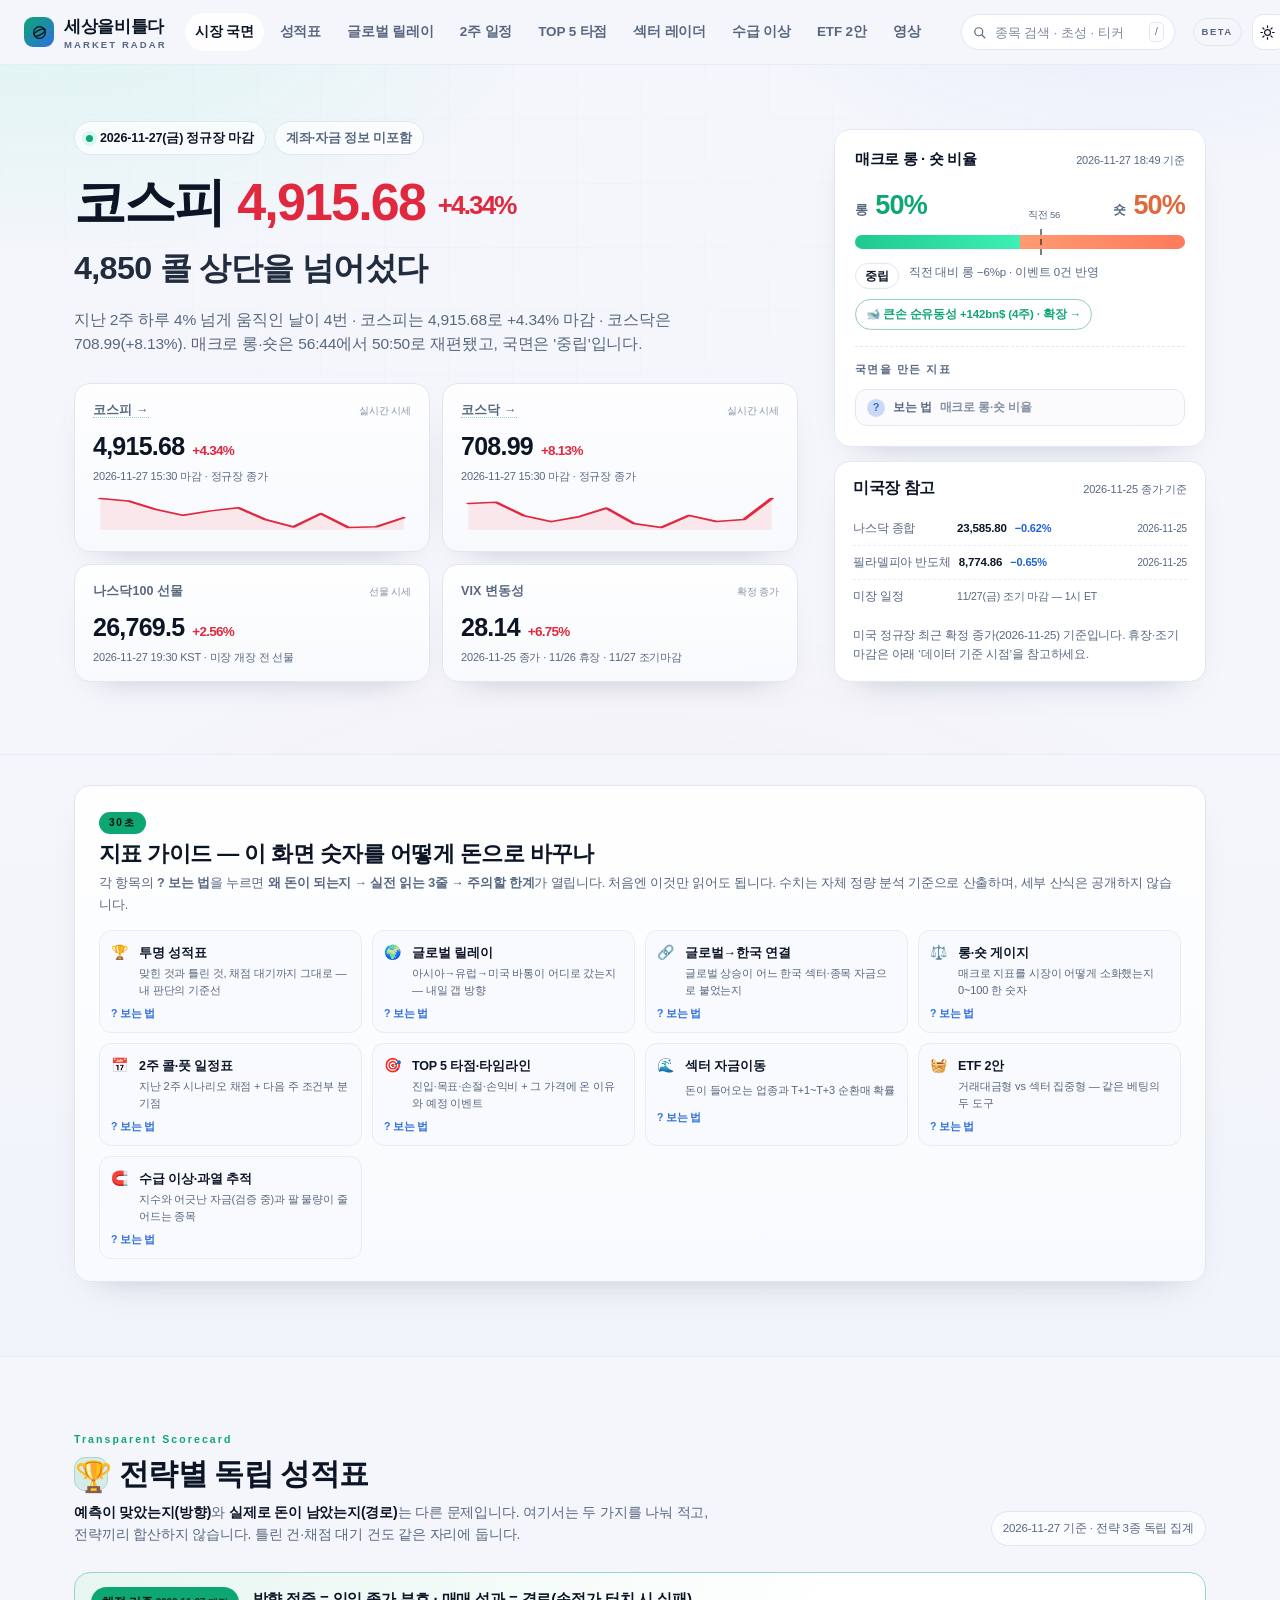
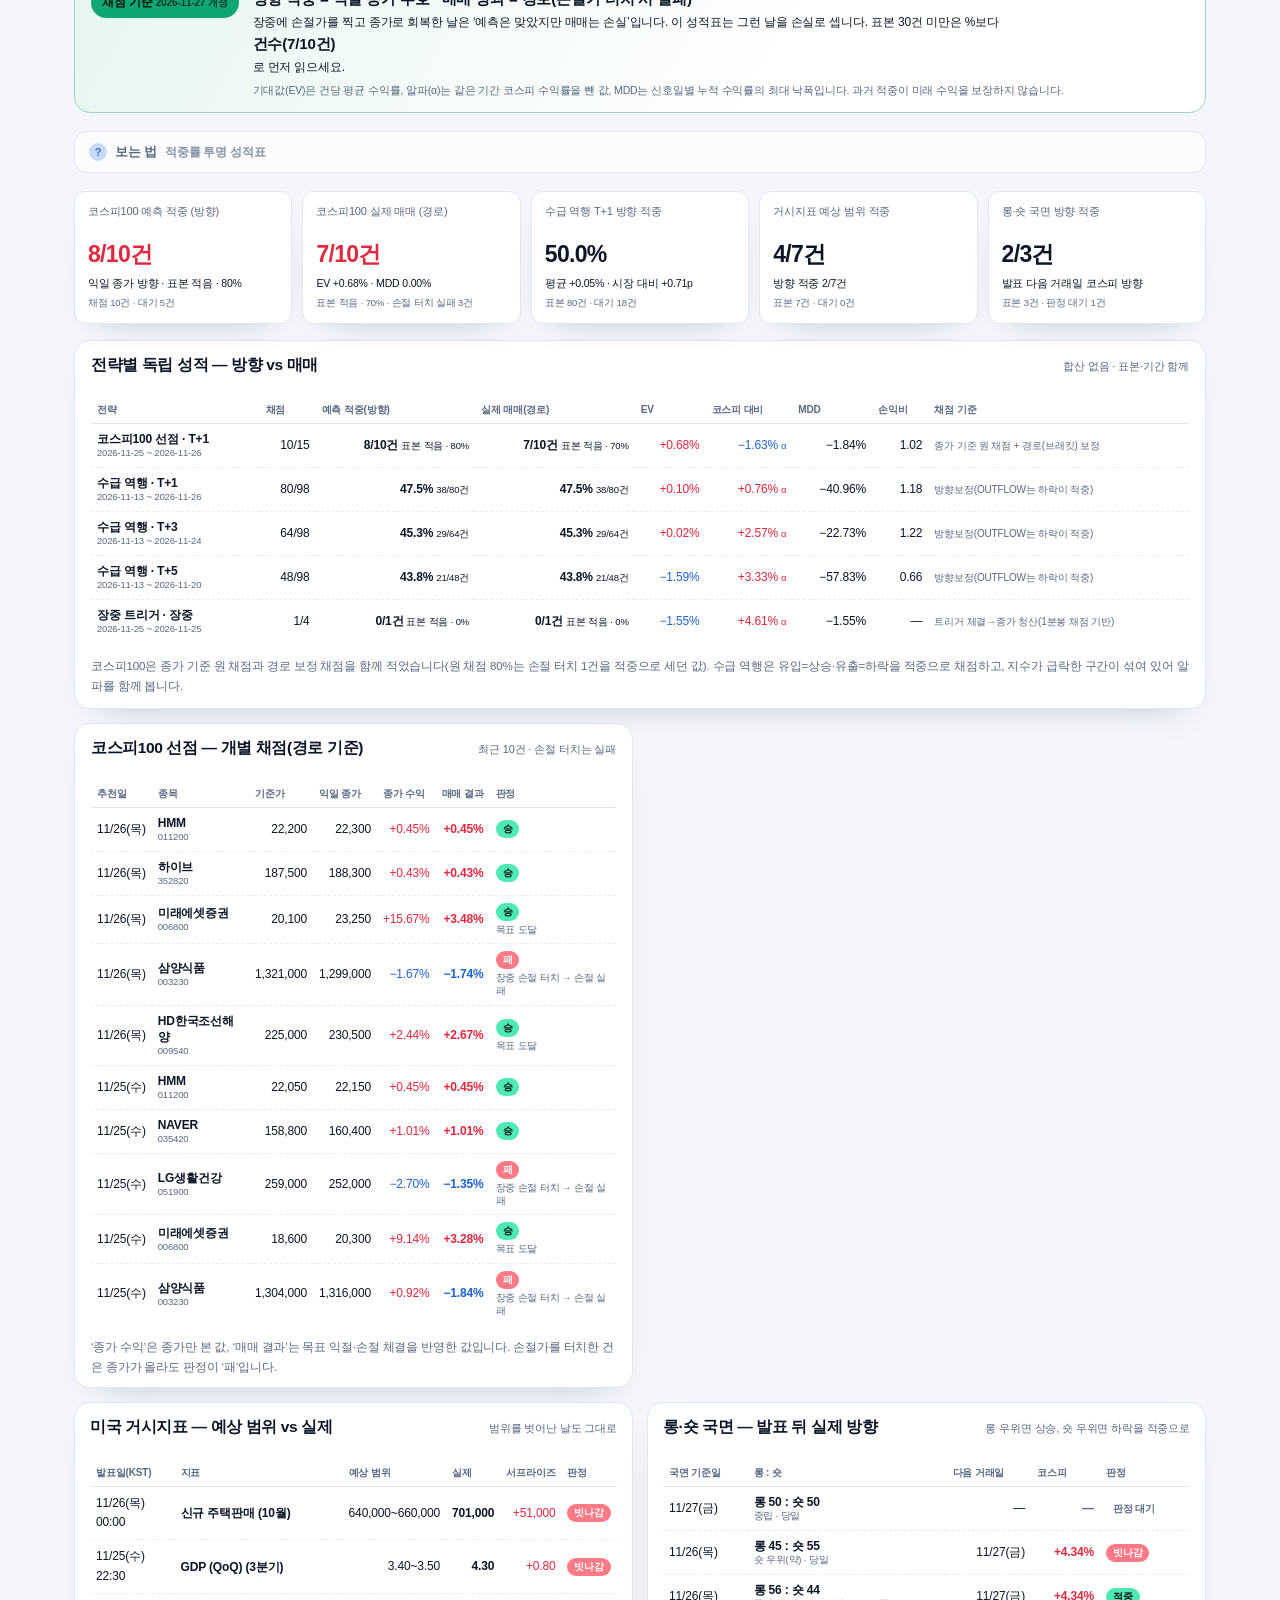
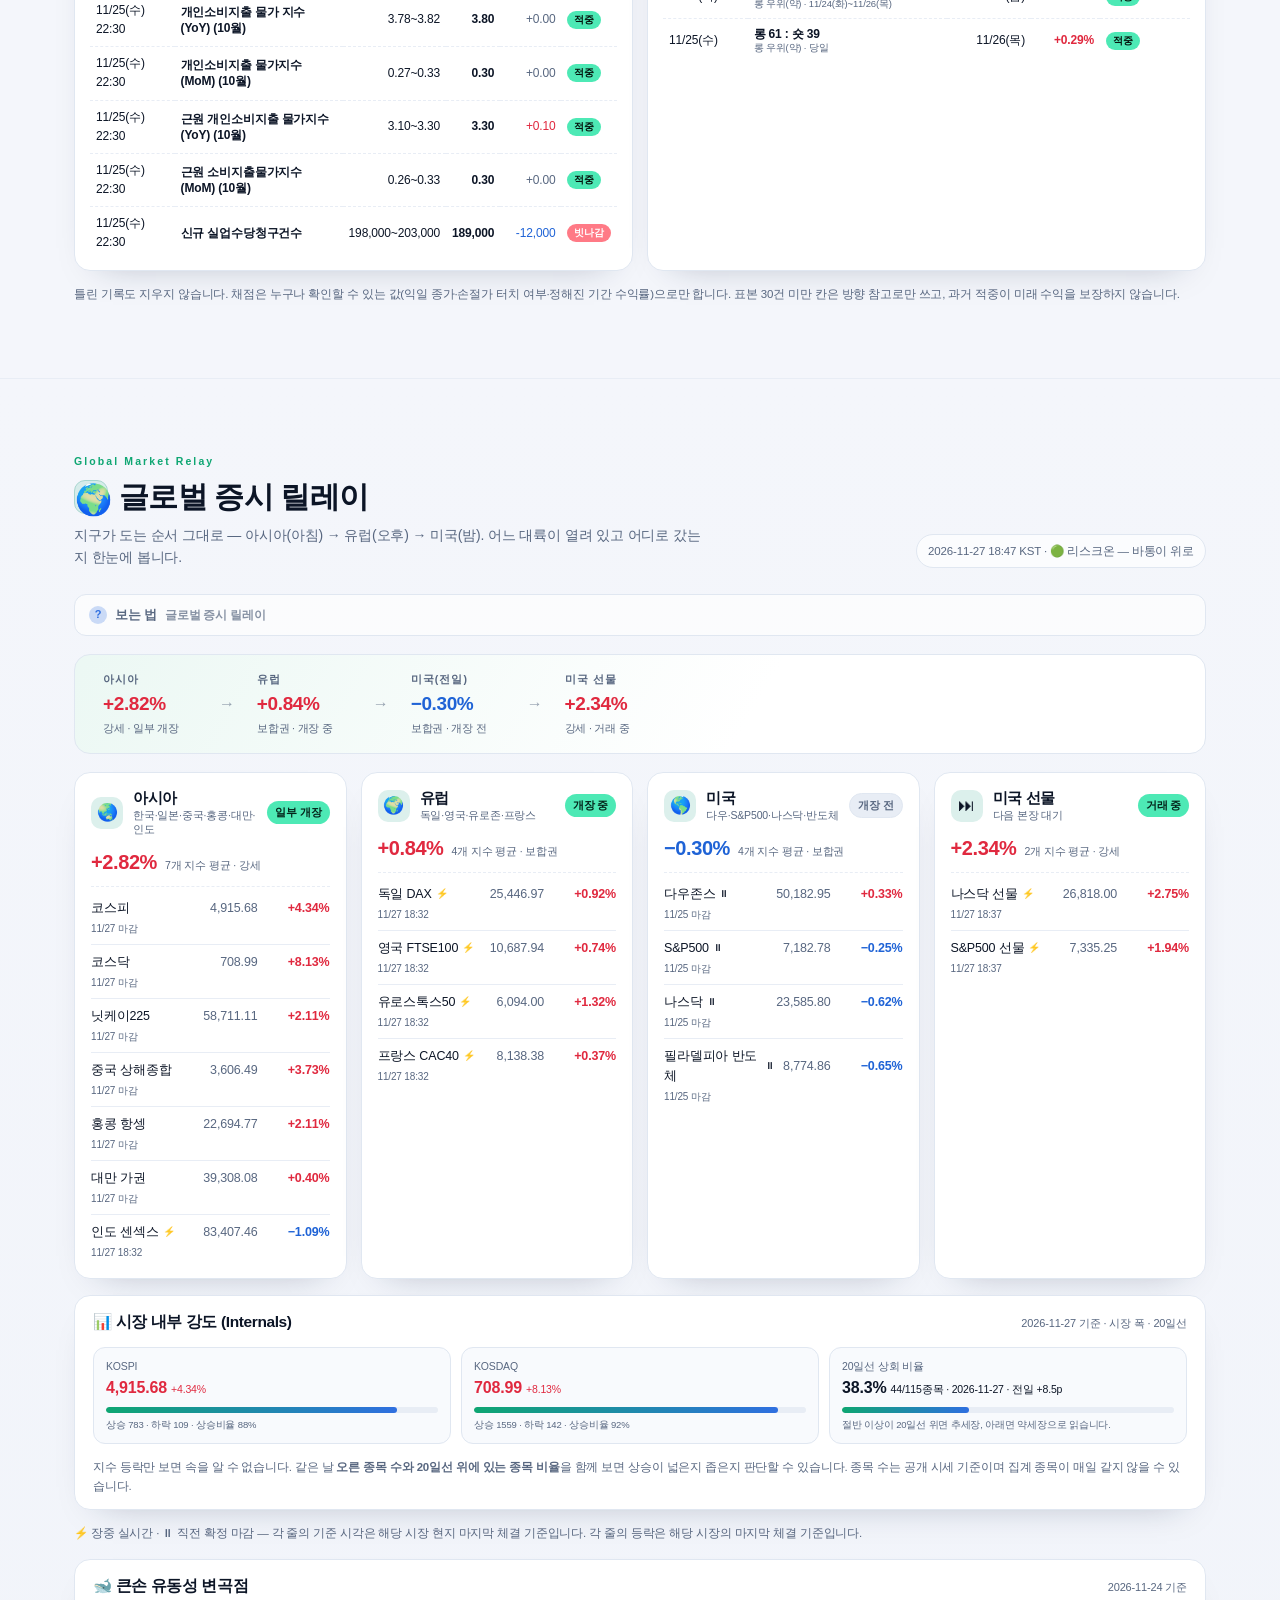
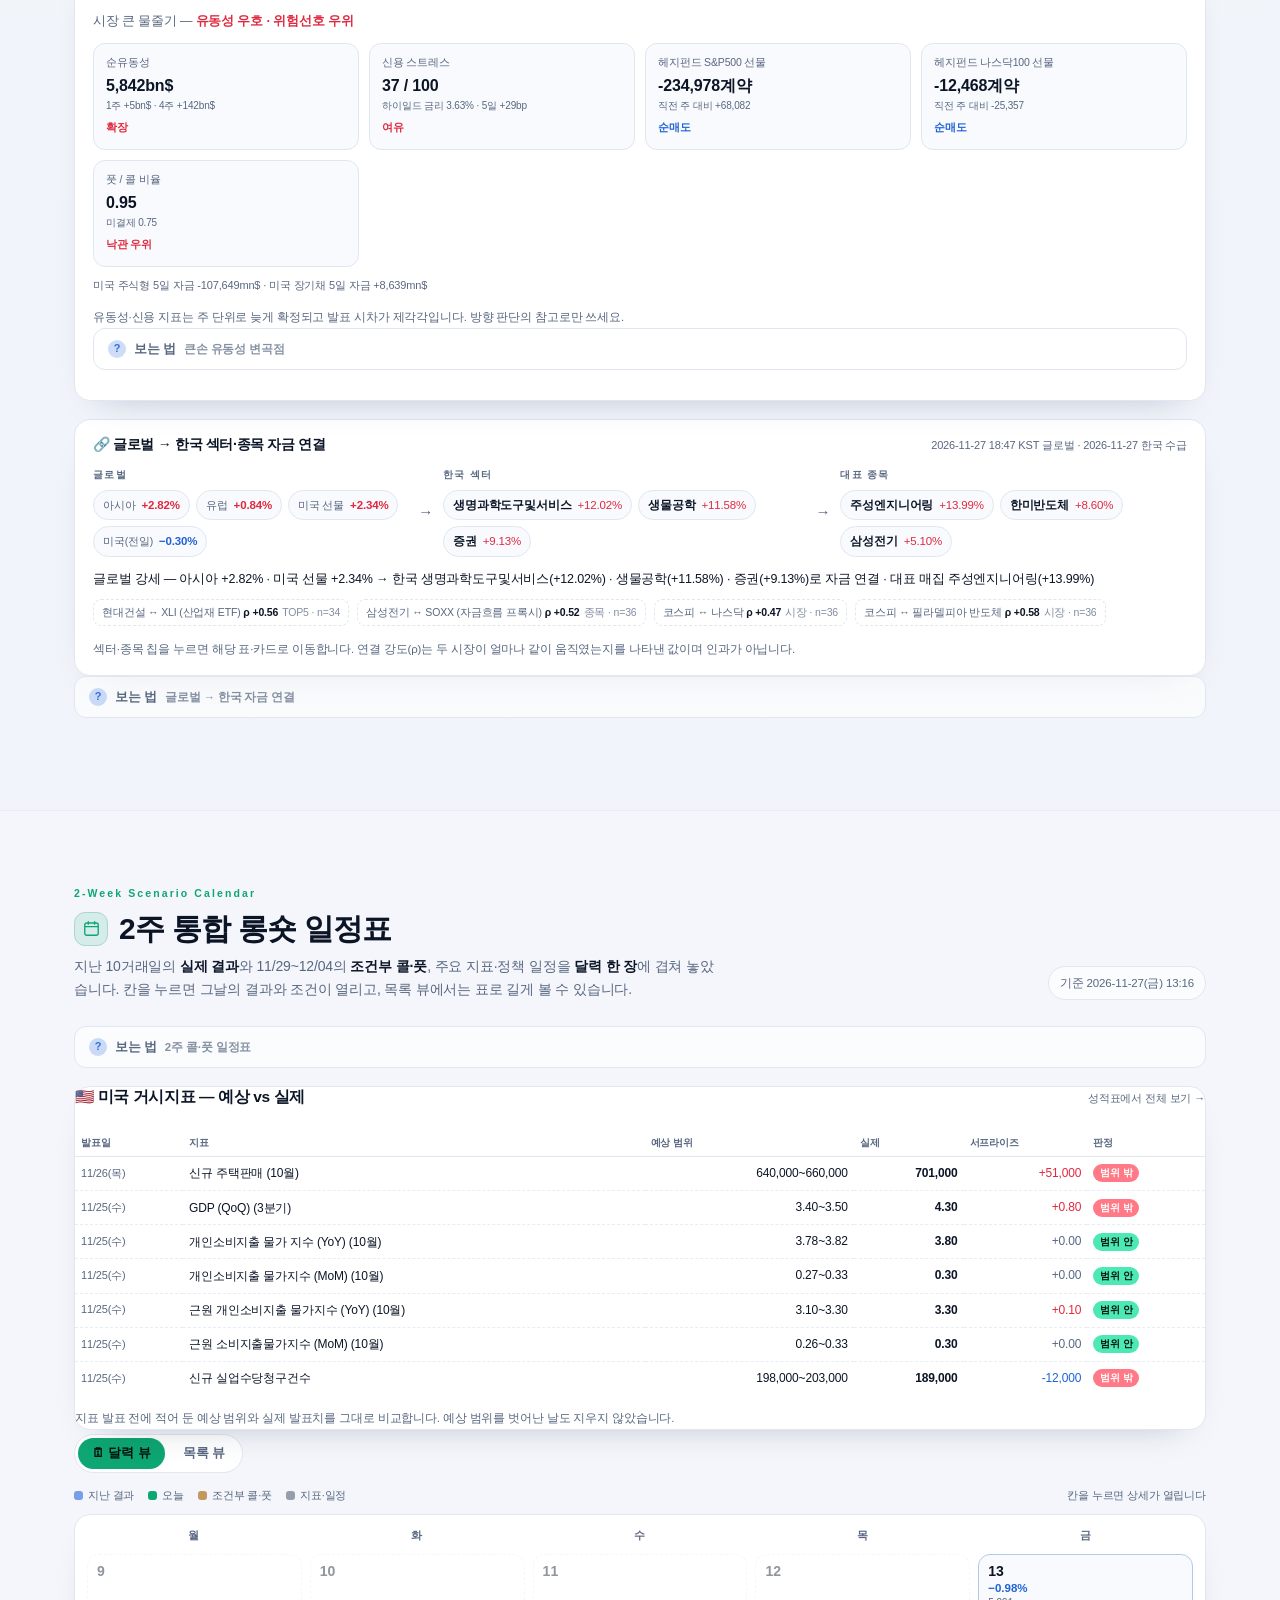
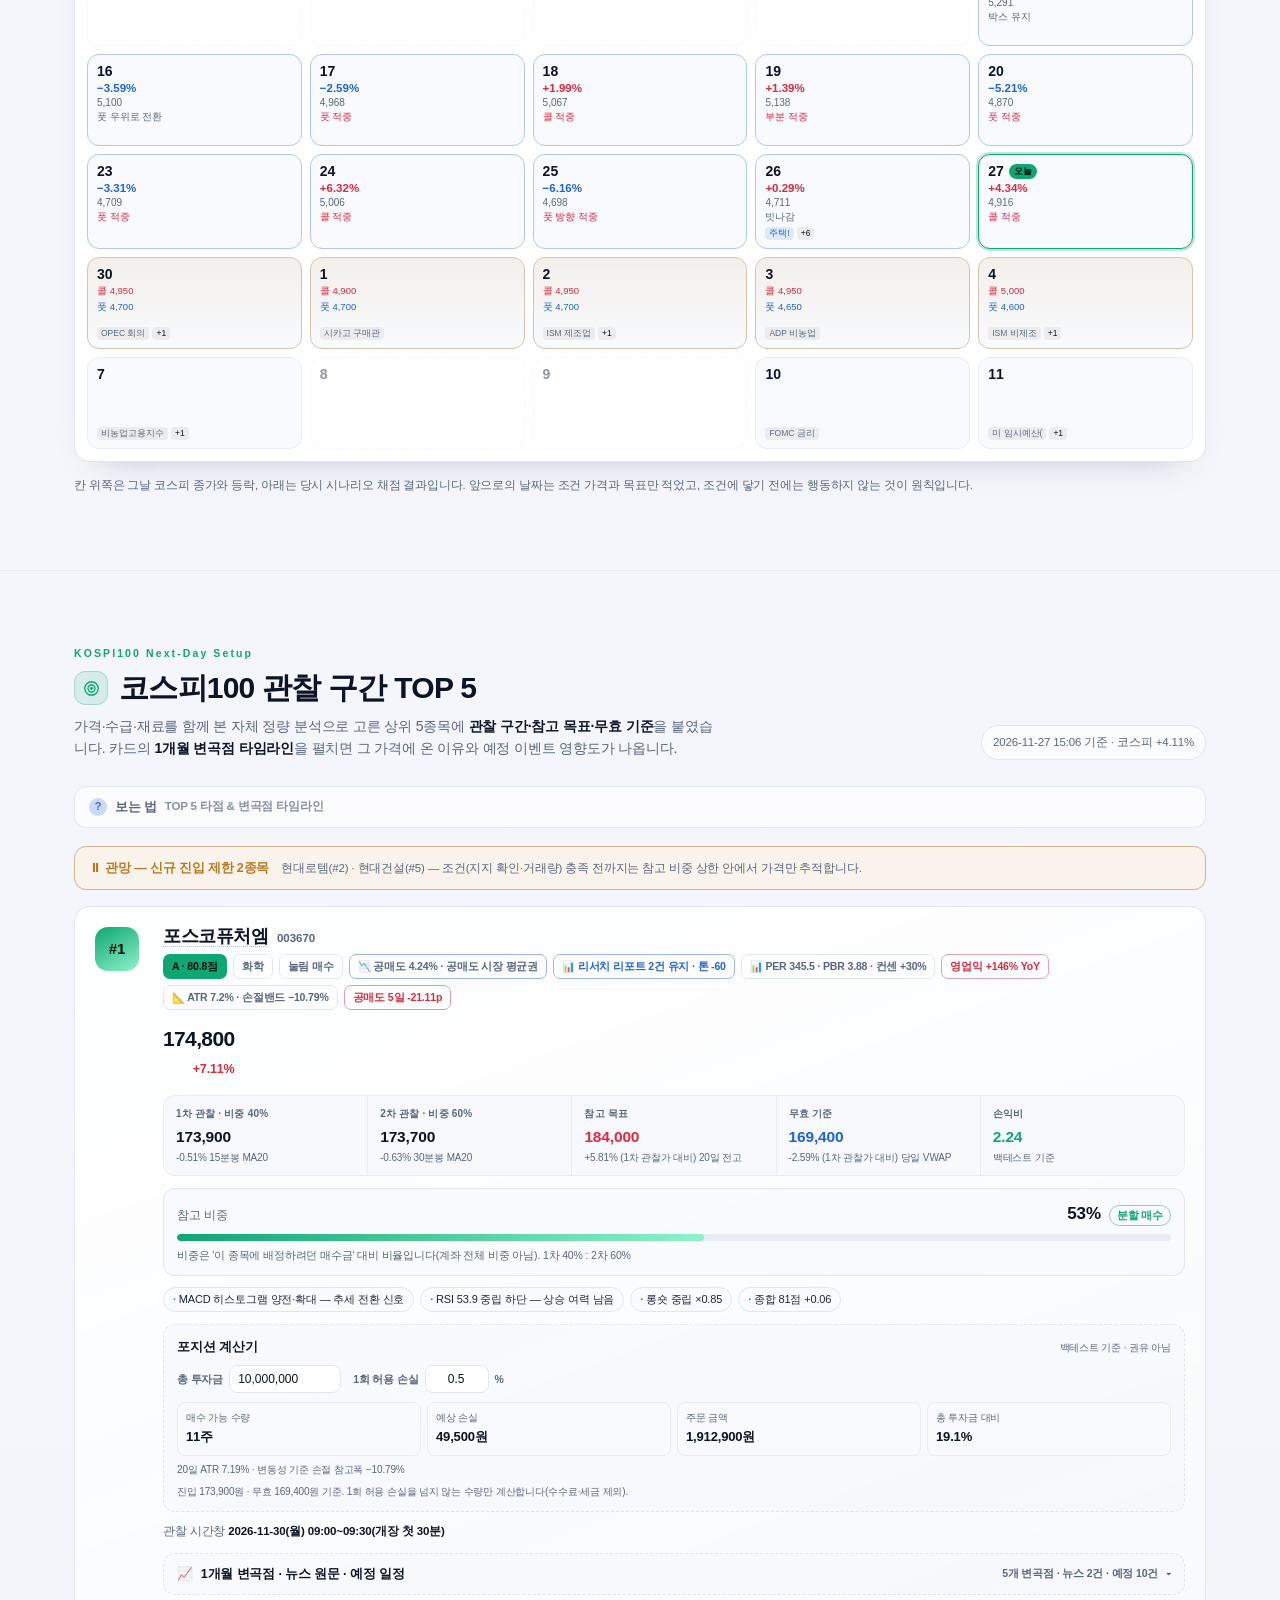
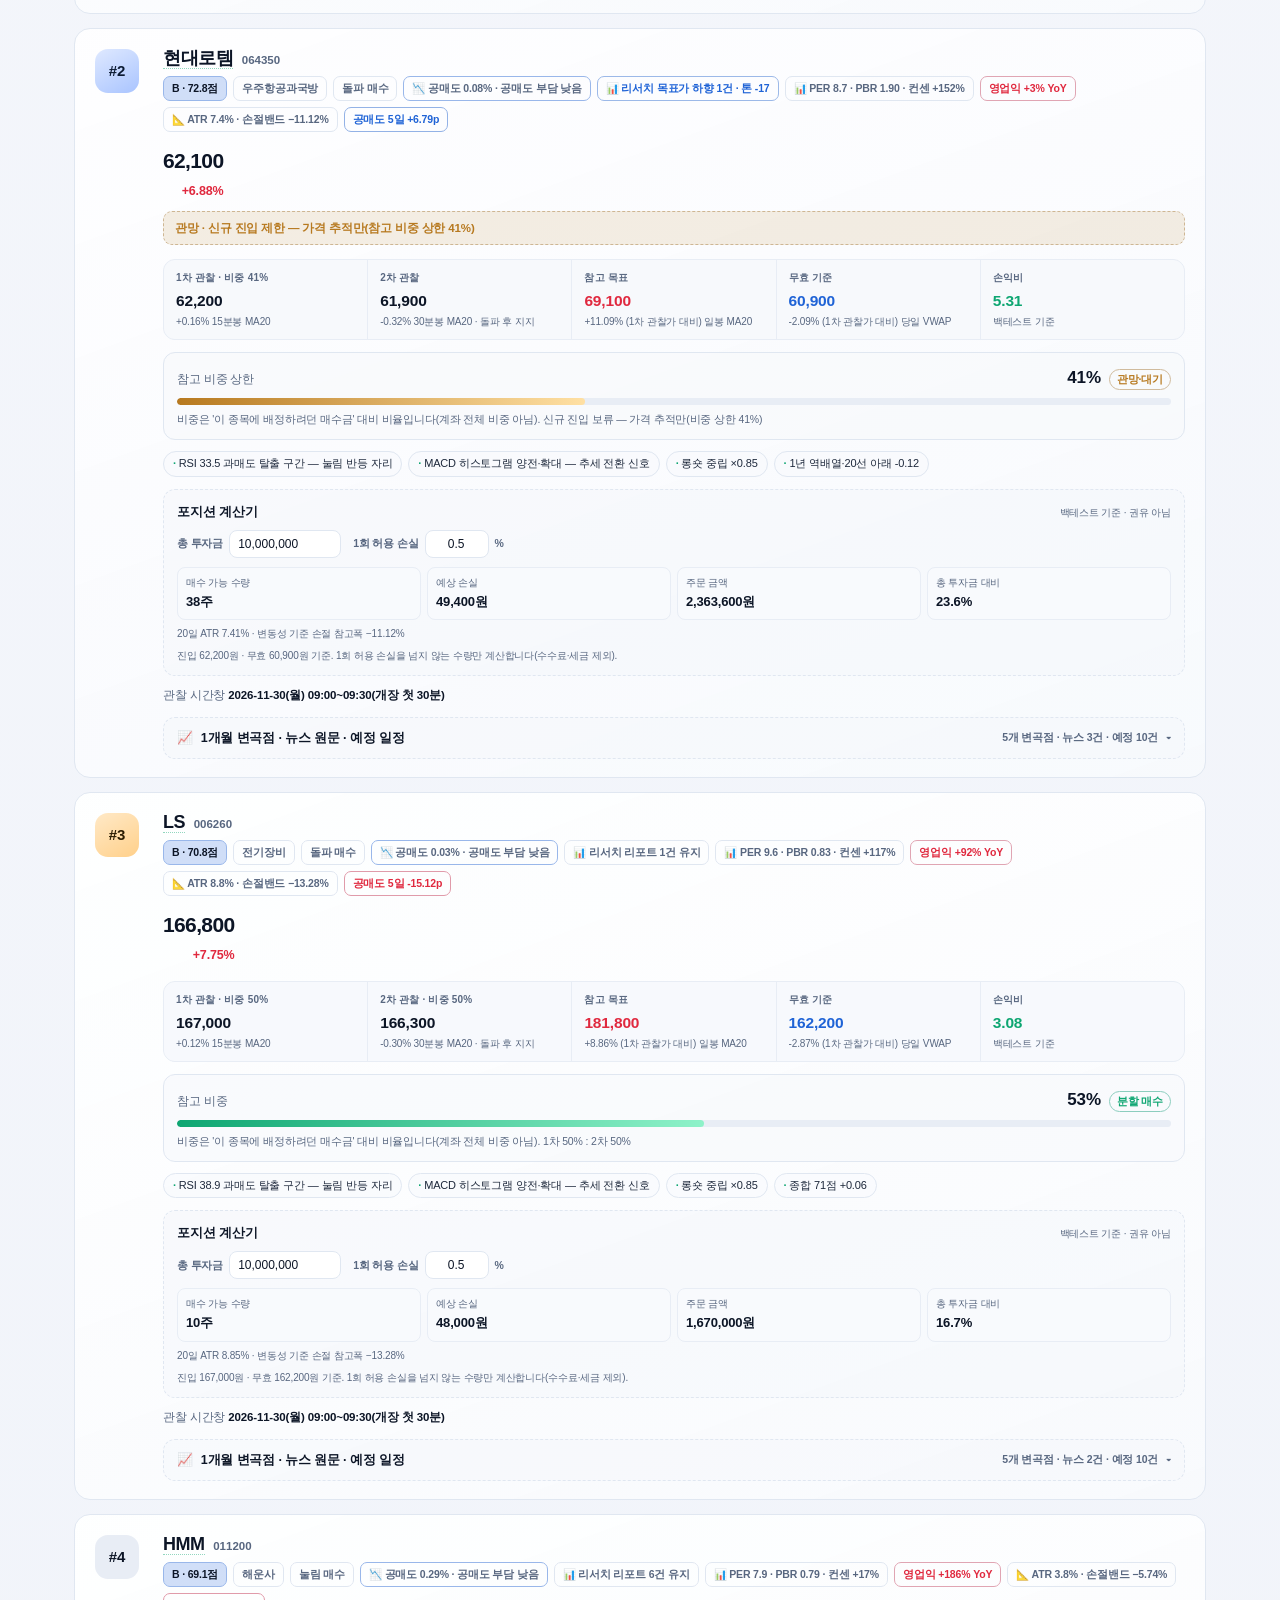
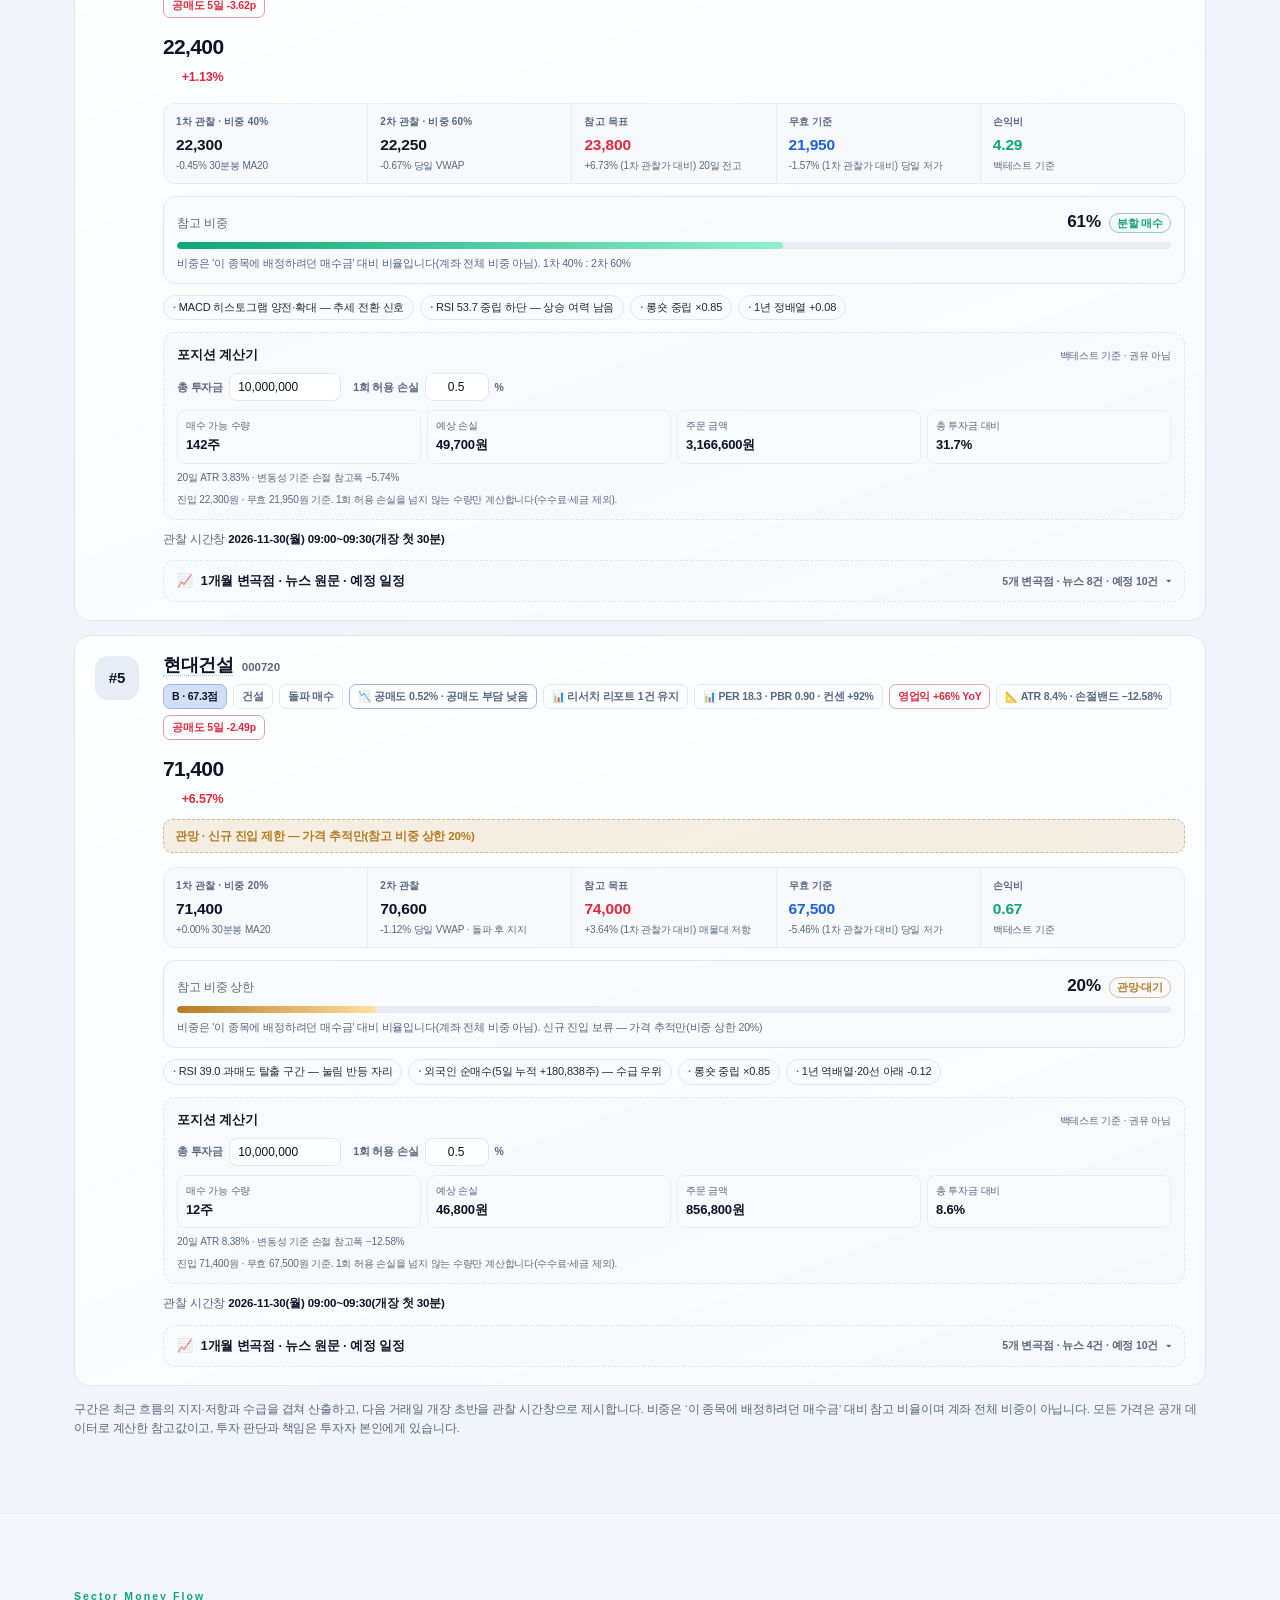
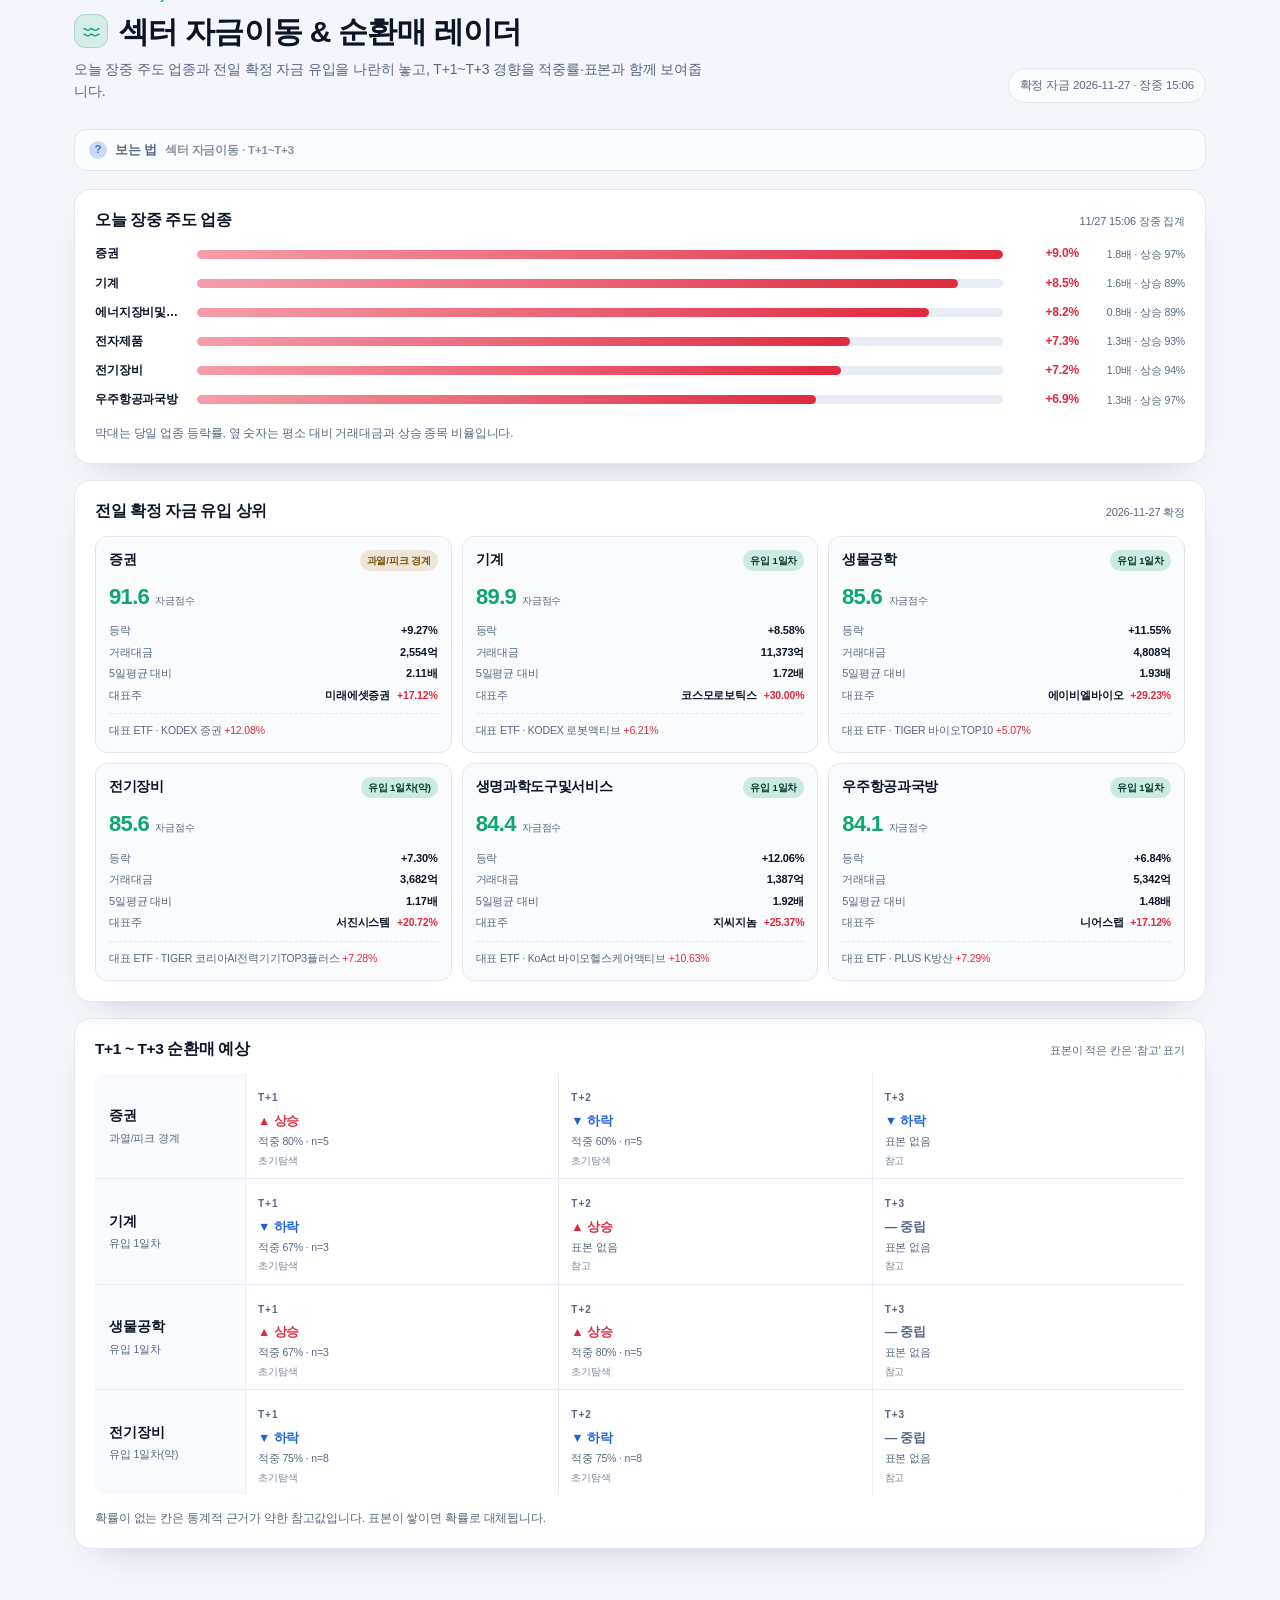
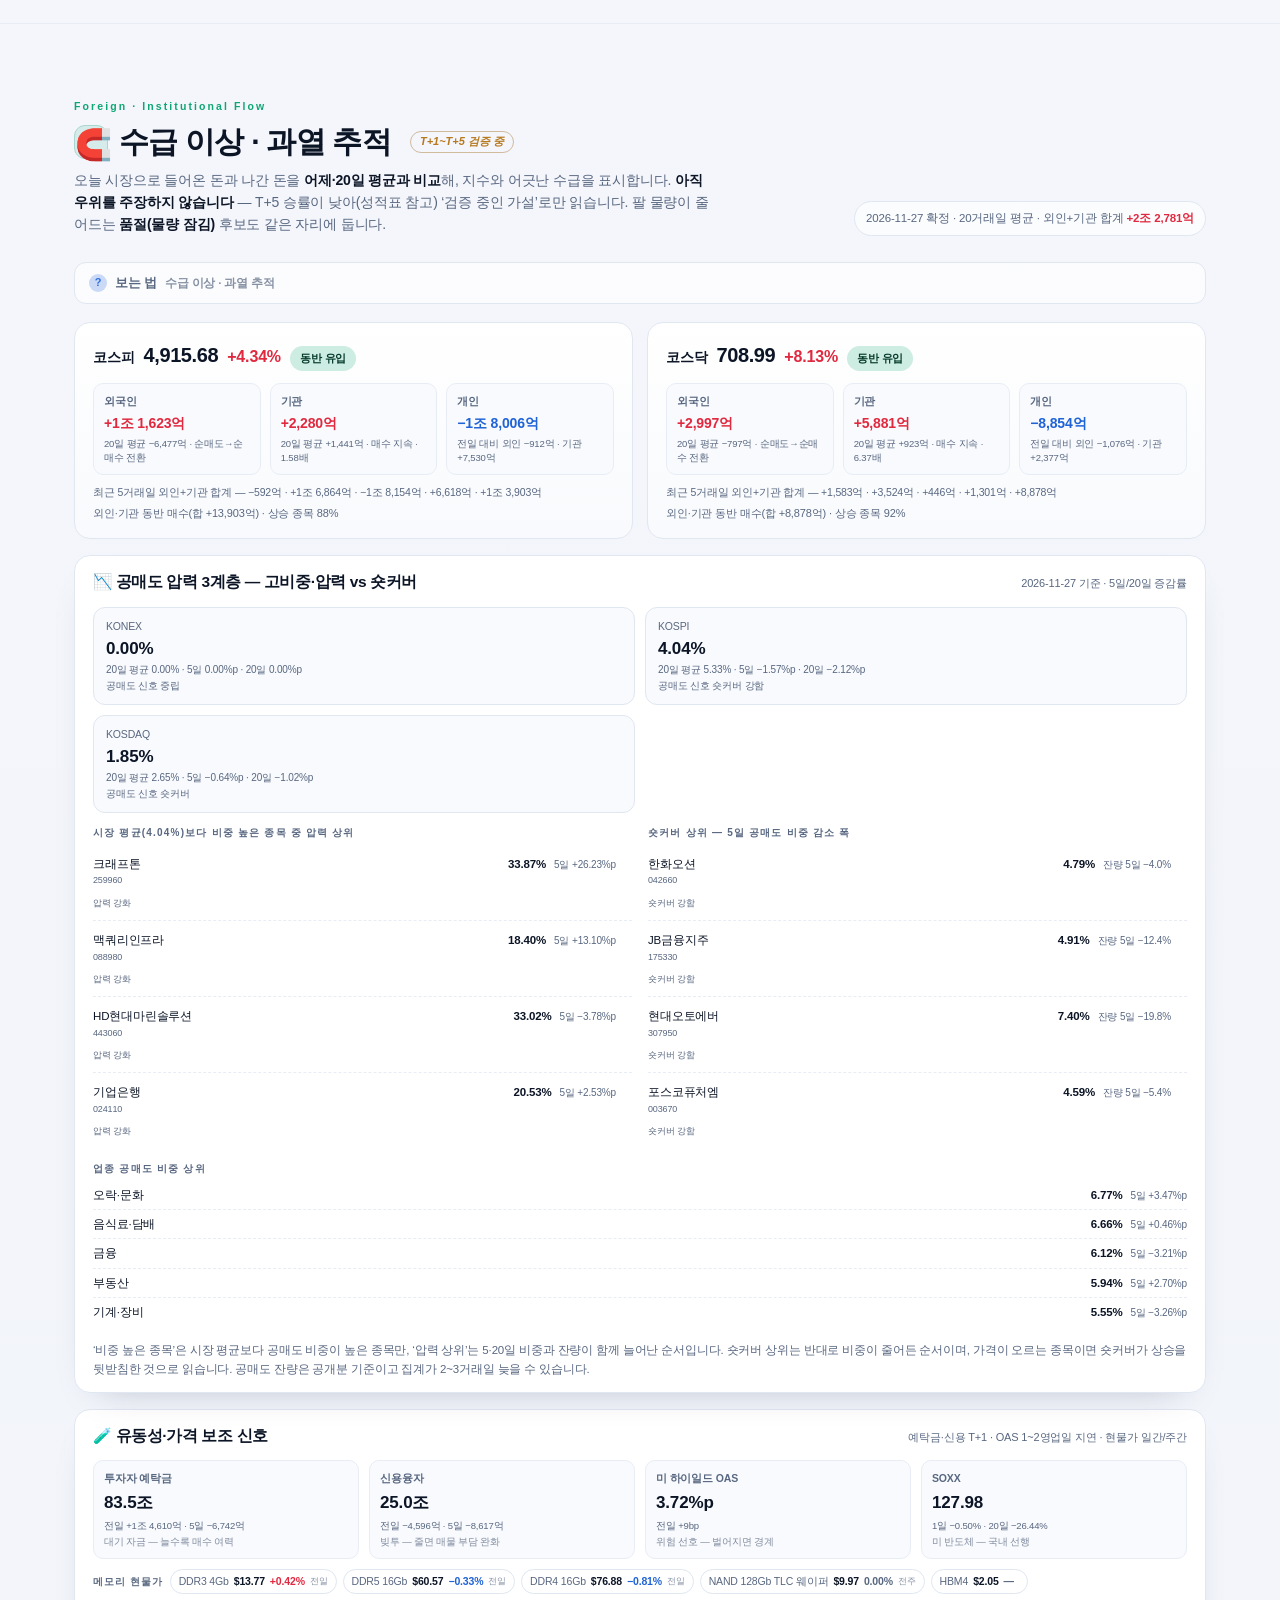
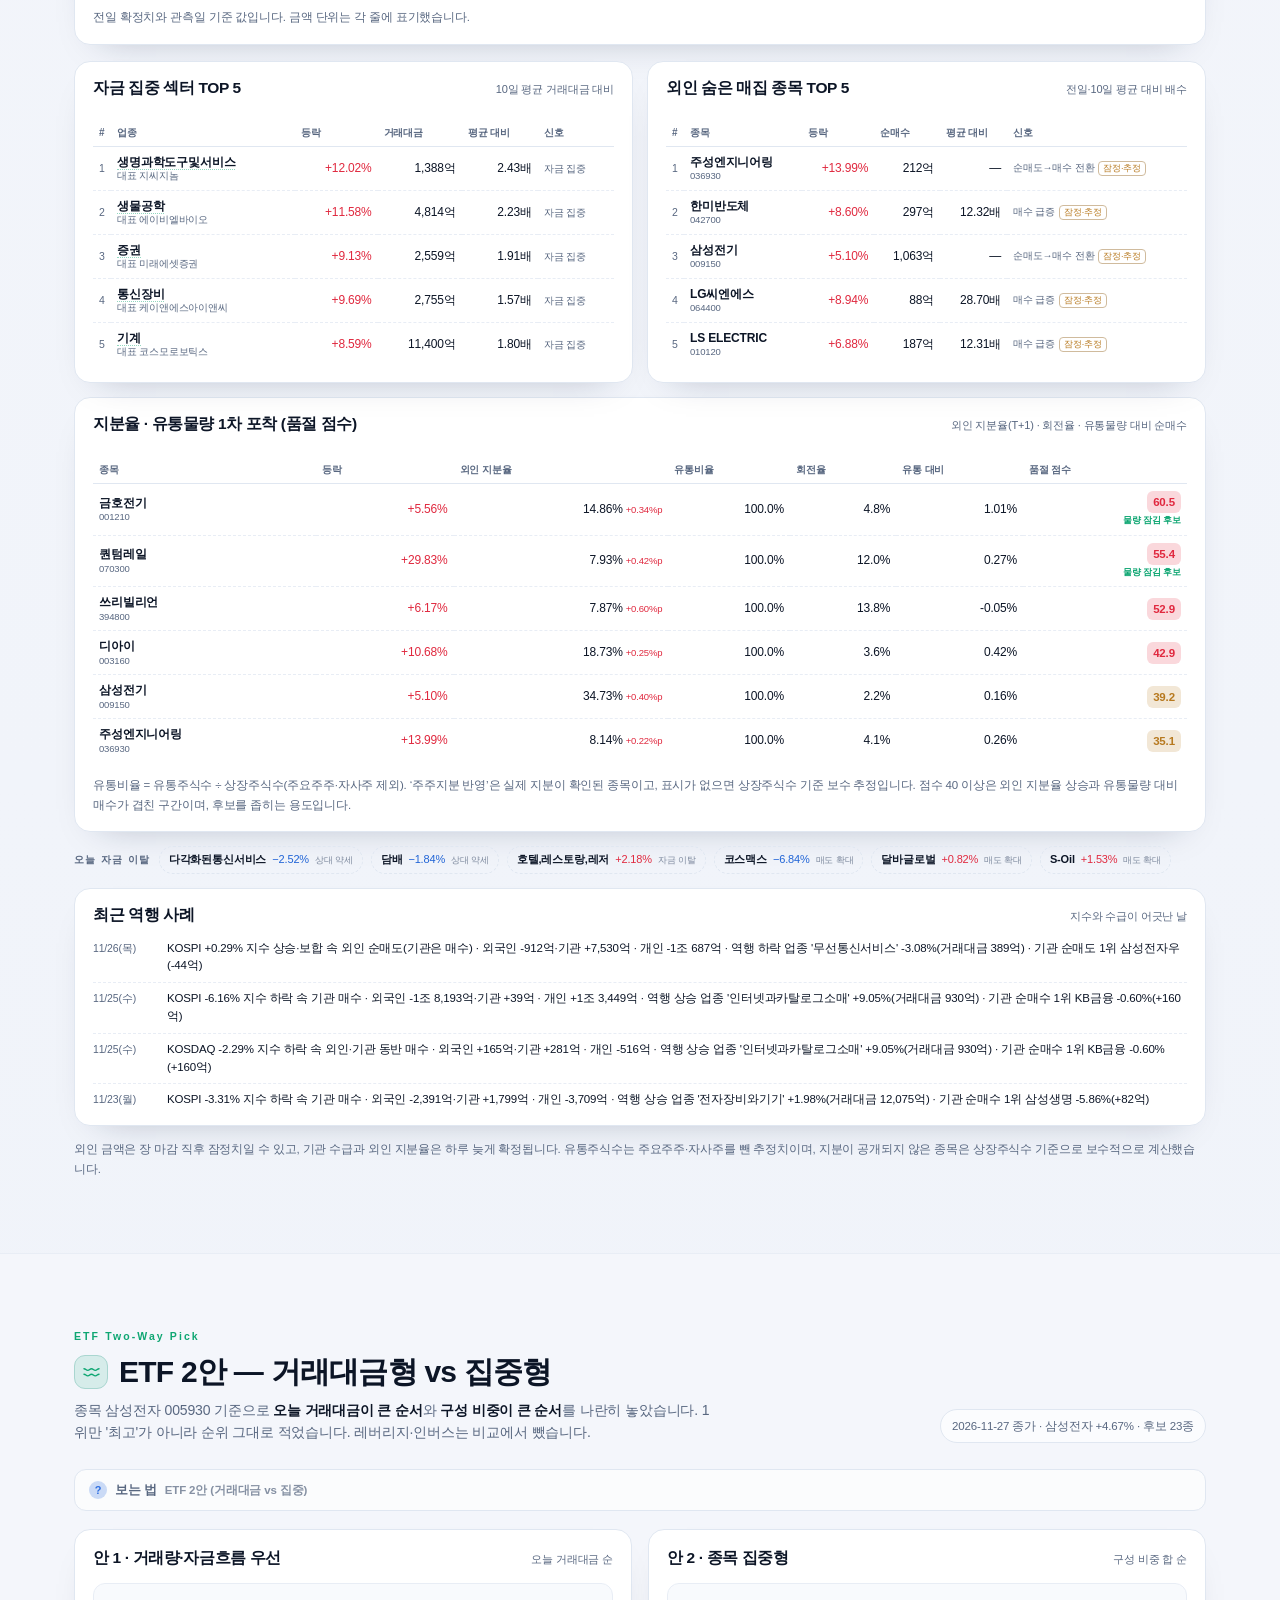
==== index.html @ 8dd62916 "시장 레이더 자동 갱신 — 2026-11-27 19:40 KST" ====
<!DOCTYPE html>
<html lang="ko" data-theme="dark">
<head>
<meta charset="utf-8">
<meta name="viewport" content="width=device-width, initial-scale=1, viewport-fit=cover">
<title>세상을비틀다 — 2026-11-27(금) 코스피 롱숏 · 매수 타점</title>
<meta name="description" content="세상을비틀다 — 코스피 롱·숏 시나리오 2주 일정표, 코스피100 선점 TOP5 타점, 섹터 자금이동을 매일 갱신하는 공개 대시보드. 개인 계좌 정보는 포함하지 않습니다.">
<meta name="theme-color" content="#0a0f1c">
<meta property="og:title" content="세상을비틀다 — 시장 레이더 · 2주 롱숏 &amp; 타점 보드">
<meta property="og:description" content="2주 롱숏 일정표 · 코스피100 TOP5 타점 · 섹터 자금이동 · 영상 허브">
<meta property="og:type" content="website">
<link rel="manifest" href="manifest.webmanifest">
<link rel="icon" href="icons/favicon-32.png" sizes="32x32">
<link rel="apple-touch-icon" href="icons/apple-touch-icon.png">
<link rel="stylesheet" href="styles.css?v=20261127-1940">
</head>
<body>
<a class="skip" href="#calendar">본문으로 건너뛰기</a>

<header class="topbar">
  <div class="wrap">
    <a class="brand" href="#top"><span class="logo"><svg viewBox="0 0 24 24" width="18" height="18" aria-hidden="true"><circle cx="12" cy="12" r="8.2" fill="none" stroke="currentColor" stroke-width="1.8"/><ellipse cx="12" cy="12" rx="8.2" ry="3.3" fill="none" stroke="currentColor" stroke-width="1.8" transform="rotate(-28 12 12)"/><circle cx="18.9" cy="7.6" r="1.5" fill="currentColor"/></svg></span>
      <span>세상을비틀다<em>MARKET RADAR</em></span></a>
    <nav class="nav" aria-label="주요 섹션">
      <a href="#top">시장 국면</a>
      <a href="#scorecard">성적표</a>
      <a href="#global">글로벌 릴레이</a>
      <a href="#calendar">2주 일정</a>
      <a href="#top5">TOP 5 타점</a>
      <a href="#sectors">섹터 레이더</a>
      <a href="#flow">수급 이상</a>
      <a href="#etf">ETF 2안</a>
      <a href="#content">영상</a>
    </nav>
    <form class="search" id="searchForm" role="search" autocomplete="off">
      <svg class="s-ico" viewBox="0 0 24 24" width="15" height="15" aria-hidden="true"><circle cx="10.8" cy="10.8" r="6.4" fill="none" stroke="currentColor" stroke-width="1.9"/><path d="M15.6 15.6 20.4 20.4" stroke="currentColor" stroke-width="1.9" stroke-linecap="round"/></svg>
      <input id="q" type="search" placeholder="종목 검색 · 초성 · 티커" aria-label="종목 검색"
             aria-controls="sres" aria-expanded="false" autocomplete="off">
      <kbd class="s-kbd">/</kbd>
      <div class="sres" id="sres" role="listbox" aria-label="검색 결과" hidden></div>
    </form>
    <div class="top-actions">
      <button class="iconbtn searchbtn" id="searchBtn" type="button" aria-label="종목 검색 열기">
        <svg viewBox="0 0 24 24" width="17" height="17" aria-hidden="true"><circle cx="10.8" cy="10.8" r="6.4" fill="none" stroke="currentColor" stroke-width="1.9"/><path d="M15.6 15.6 20.4 20.4" stroke="currentColor" stroke-width="1.9" stroke-linecap="round"/></svg>
      </button>
      <span class="beta">BETA</span>
      <button class="iconbtn" id="themeBtn" type="button" aria-label="라이트·다크 테마 전환">
        <svg class="ic-moon" viewBox="0 0 24 24" width="17" height="17" aria-hidden="true"><path d="M20.2 14.6A8.6 8.6 0 0 1 9.4 3.8 8.6 8.6 0 1 0 20.2 14.6Z" fill="none" stroke="currentColor" stroke-width="1.7" stroke-linejoin="round"/></svg><svg class="ic-sun" viewBox="0 0 24 24" width="17" height="17" aria-hidden="true"><circle cx="12" cy="12" r="4.2" fill="none" stroke="currentColor" stroke-width="1.7"/><path d="M12 2.6v2.2M12 19.2v2.2M2.6 12h2.2M19.2 12h2.2M5.4 5.4l1.6 1.6M17 17l1.6 1.6M18.6 5.4L17 7M7 17l-1.6 1.6" stroke="currentColor" stroke-width="1.7" stroke-linecap="round"/></svg>
      </button>
    </div>
  </div>
</header>

<main id="main">
<section class="hero" id="top">
  <div class="hero-bg" aria-hidden="true"></div>
  <div class="wrap">
    <div class="hero-grid">
      <div class="hero-main">
        <div class="hero-pills">
          <span class="pill live"><i></i>2026-11-27(금) 정규장 마감</span>
          <span class="pill">계좌·자금 정보 미포함</span>
        </div>
        <h1>코스피 <span class="up">4,915.68</span>
          <span class="h1-chg up">+4.34%</span>
          <br><span class="h1-sub">4,850 콜 상단을 넘어섰다</span></h1>
        <p class="lead">지난 2주 하루 4% 넘게 움직인 날이 4번 · 코스피는 4,915.68로 +4.34% 마감 · 코스닥은 708.99(+8.13%). 매크로 롱·숏은 56:44에서 50:50로 재편됐고, 국면은 &#x27;중립&#x27;입니다.</p>
        <div class="stat-grid"><article class="stat">
      <div class="stat-top"><span class="stat-label"><a class="row-link" href="#detail/index/KOSPI">코스피 →</a></span>
        <span class="stat-src">실시간 시세</span></div>
      <div class="stat-value">4,915.68
        <span class="chg up">+4.34%</span></div>
      <div class="stat-foot">2026-11-27 15:30 마감 · 정규장 종가</div>
      <svg class="spark up" viewBox="0 0 128 40" preserveAspectRatio="none" aria-hidden="true"><path class="spark-area" d="M3.0,40.0 L3.0,3.0 L14.1,5.8 L25.2,15.8 L36.3,22.7 L47.4,17.5 L58.5,13.8 L69.5,27.9 L80.6,36.4 L91.7,20.7 L102.8,37.0 L113.9,36.3 L125.0,25.5 L125.0,40.0 Z"/><polyline class="spark-line" points="3.0,3.0 14.1,5.8 25.2,15.8 36.3,22.7 47.4,17.5 58.5,13.8 69.5,27.9 80.6,36.4 91.7,20.7 102.8,37.0 113.9,36.3 125.0,25.5"/></svg>
    </article><article class="stat">
      <div class="stat-top"><span class="stat-label"><a class="row-link" href="#detail/index/KOSDAQ">코스닥 →</a></span>
        <span class="stat-src">실시간 시세</span></div>
      <div class="stat-value">708.99
        <span class="chg up">+8.13%</span></div>
      <div class="stat-foot">2026-11-27 15:30 마감 · 정규장 종가</div>
      <svg class="spark up" viewBox="0 0 128 40" preserveAspectRatio="none" aria-hidden="true"><path class="spark-area" d="M3.0,40.0 L3.0,8.8 L14.1,7.3 L25.2,23.0 L36.3,30.2 L47.4,24.4 L58.5,14.2 L69.5,32.3 L80.6,37.0 L91.7,22.9 L102.8,30.0 L113.9,27.6 L125.0,3.0 L125.0,40.0 Z"/><polyline class="spark-line" points="3.0,8.8 14.1,7.3 25.2,23.0 36.3,30.2 47.4,24.4 58.5,14.2 69.5,32.3 80.6,37.0 91.7,22.9 102.8,30.0 113.9,27.6 125.0,3.0"/></svg>
    </article><article class="stat">
      <div class="stat-top"><span class="stat-label">나스닥100 선물</span>
        <span class="stat-src">선물 시세</span></div>
      <div class="stat-value">26,769.5
        <span class="chg up">+2.56%</span></div>
      <div class="stat-foot">2026-11-27 19:30 KST · 미장 개장 전 선물</div>
      
    </article><article class="stat">
      <div class="stat-top"><span class="stat-label">VIX 변동성</span>
        <span class="stat-src">확정 종가</span></div>
      <div class="stat-value">28.14
        <span class="chg up">+6.75%</span></div>
      <div class="stat-foot">2026-11-25 종가 · 11/26 휴장 · 11/27 조기마감</div>
      
    </article></div>
      </div>
      <div class="hero-side">
        <aside class="gauge card">
      <div class="gauge-head"><h3>매크로 롱 · 숏 비율</h3>
        <span class="asof">2026-11-27 18:49 기준</span></div>
      <div class="gauge-nums"><div class="gl">롱 <b>50%</b></div>
        <div class="gs">숏 <b>50%</b></div></div>
      <div class="gauge-bar" role="img" aria-label="롱 50퍼센트, 숏 50퍼센트">
        <div class="seg long" style="width:50%"></div>
        <div class="seg short" style="width:50%"></div>
        <div class="prev-marker" style="left:56%"><span>직전 56</span></div>
      </div>
      <div class="gauge-meta">
        <span class="regime">중립</span>
        <span>직전 대비 롱 −6%p · 이벤트 0건 반영</span>
      </div>
      <a class="gauge-link" href="#whale">🐋 큰손 순유동성 +142bn$ (4주) · 확장 →</a>
      <div class="drivers"><div class="drivers-title">국면을 만든 지표</div><ul></ul></div>
      <details class="guide guide-slim" id="g-gauge">
      <summary><span class="q">?</span>보는 법<em>매크로 롱·숏 비율</em></summary>
      <div class="g-body">
        <div class="g-row"><span class="g-k">왜 돈이 되나</span><p>금리·물가·고용 같은 매크로 재료를 시장이 어느 쪽으로 소화하고 있는지를 0~100 한 숫자로 보는 값입니다. 같은 뉴스도 국면에 따라 반응이 달라서, 지표를 읽기 전에 &#x27;시장이 지금 어느 쪽에 서 있는지&#x27;를 먼저 확인하는 용도입니다.</p></div>
        <div class="g-row"><span class="g-k">실전 읽는 법</span><ol><li>롱 쪽이 우위면 콜(상승) 조건을 먼저 보고, 숏 쪽으로 뒤집히면 풋 조건을 먼저 봅니다.</li><li>직전 값 대비 변화(p)가 방향 전환의 크기입니다. 61 → 56은 &#x27;여전히 롱&#x27;이 아니라 &#x27;5p 후퇴&#x27;로 읽습니다.</li><li>&#x27;국면을 만든 지표&#x27;에 내 종목이 민감한 지표가 있으면, 그 지표 발표일 전후로 변동성에 대비합니다.</li></ol></div>
        <div class="g-row g-limit"><span class="g-k">한계</span><p>지표가 시장 예상을 벗어난 정도를 반영한 값이라, 시장이 예상과 반대로 움직인 날은 늦게 따라갑니다.</p></div>
      </div>
    </details>
    </aside>
        <aside class="card refs-card">
      <div class="card-head"><h3>미국장 참고</h3><span class="asof">2026-11-25 종가 기준</span></div>
      <ul class="ref-list"><li><span class="ref-label">나스닥 종합</span><b>23,585.80</b> <span class="chg down">−0.62%</span><span class="ref-date">2026-11-25</span></li><li><span class="ref-label">필라델피아 반도체</span><b>8,774.86</b> <span class="chg down">−0.65%</span><span class="ref-date">2026-11-25</span></li><li><span class="ref-label">미장 일정</span><span class="ref-note">11/27(금) 조기 마감 — 1시 ET</span></li></ul>
      <p class="mini-note">미국 정규장 최근 확정 종가(2026-11-25) 기준입니다. 휴장·조기마감은 아래 ‘데이터 기준 시점’을 참고하세요.</p>
    </aside>
      </div>
    </div>
  </div>
</section><section class="section g30" id="guide">
  <div class="wrap">
    <div class="g30-card">
      <div class="g30-head">
        <div><span class="g30-badge">30초</span><h2>지표 가이드 — 이 화면 숫자를 어떻게 돈으로 바꾸나</h2>
          <p>각 항목의 <b>? 보는 법</b>을 누르면 <b>왜 돈이 되는지 → 실전 읽는 3줄 → 주의할 한계</b>가 열립니다. 처음엔 이것만 읽어도 됩니다.
             수치는 자체 정량 분석 기준으로 산출하며, 세부 산식은 공개하지 않습니다.</p></div>
      </div>
      <ol class="g30-grid"><li class="g30-item"><a href="#scorecard" class="g30-main">
          <span class="g30-ico">🏆</span><b>투명 성적표</b>
          <span class="g30-line">맞힌 것과 틀린 것, 채점 대기까지 그대로 — 내 판단의 기준선</span></a>
          <a href="#g-scorecard" class="g30-more">? 보는 법</a></li><li class="g30-item"><a href="#global" class="g30-main">
          <span class="g30-ico">🌍</span><b>글로벌 릴레이</b>
          <span class="g30-line">아시아→유럽→미국 바통이 어디로 갔는지 — 내일 갭 방향</span></a>
          <a href="#g-global" class="g30-more">? 보는 법</a></li><li class="g30-item"><a href="#global-link" class="g30-main">
          <span class="g30-ico">🔗</span><b>글로벌→한국 연결</b>
          <span class="g30-line">글로벌 상승이 어느 한국 섹터·종목 자금으로 붙었는지</span></a>
          <a href="#g-link" class="g30-more">? 보는 법</a></li><li class="g30-item"><a href="#top" class="g30-main">
          <span class="g30-ico">⚖️</span><b>롱·숏 게이지</b>
          <span class="g30-line">매크로 지표를 시장이 어떻게 소화했는지 0~100 한 숫자</span></a>
          <a href="#g-gauge" class="g30-more">? 보는 법</a></li><li class="g30-item"><a href="#calendar" class="g30-main">
          <span class="g30-ico">📅</span><b>2주 콜·풋 일정표</b>
          <span class="g30-line">지난 2주 시나리오 채점 + 다음 주 조건부 분기점</span></a>
          <a href="#g-calendar" class="g30-more">? 보는 법</a></li><li class="g30-item"><a href="#top5" class="g30-main">
          <span class="g30-ico">🎯</span><b>TOP 5 타점·타임라인</b>
          <span class="g30-line">진입·목표·손절·손익비 + 그 가격에 온 이유와 예정 이벤트</span></a>
          <a href="#g-picks" class="g30-more">? 보는 법</a></li><li class="g30-item"><a href="#sectors" class="g30-main">
          <span class="g30-ico">🌊</span><b>섹터 자금이동</b>
          <span class="g30-line">돈이 들어오는 업종과 T+1~T+3 순환매 확률</span></a>
          <a href="#g-sectors" class="g30-more">? 보는 법</a></li><li class="g30-item"><a href="#etf" class="g30-main">
          <span class="g30-ico">🧺</span><b>ETF 2안</b>
          <span class="g30-line">거래대금형 vs 섹터 집중형 — 같은 베팅의 두 도구</span></a>
          <a href="#g-etf" class="g30-more">? 보는 법</a></li><li class="g30-item"><a href="#flow" class="g30-main">
          <span class="g30-ico">🧲</span><b>수급 이상·과열 추적</b>
          <span class="g30-line">지수와 어긋난 자금(검증 중)과 팔 물량이 줄어드는 종목</span></a>
          <a href="#g-flow" class="g30-more">? 보는 법</a></li></ol>
    </div>
  </div>
</section><section class="section score" id="scorecard">
  <div class="wrap">
    <div class="sec-head">
      <div>
        <div class="eyebrow">Transparent Scorecard</div>
        <h2><span class="sico">🏆</span>전략별 독립 성적표</h2>
        <p><b>예측이 맞았는지(방향)</b>와 <b>실제로 돈이 남았는지(경로)</b>는 다른 문제입니다.
           여기서는 두 가지를 나눠 적고, 전략끼리 합산하지 않습니다. 틀린 건·채점 대기 건도 같은 자리에 둡니다.</p>
      </div>
      <span class="asof-chip">2026-11-27 기준 · 전략 3종 독립 집계</span>
    </div>

    <div class="baseline reveal">
      <div class="bl-badge">채점 기준 <em>2026-11-27 개정</em></div>
      <div class="bl-body">
        <b>방향 적중 = 익일 종가 부호 · 매매 성과 = 경로(손절가 터치 시 실패)</b>
        <span>장중에 손절가를 찍고 종가로 회복한 날은 ‘예측은 맞았지만 매매는 손실’입니다.
          이 성적표는 그런 날을 손실로 셉니다. 표본 30건 미만은 %보다 <b>건수(7/10건)</b>로 먼저 읽으세요.</span>
        <small>기대값(EV)은 건당 평균 수익률, 알파(α)는 같은 기간 코스피 수익률을 뺀 값, MDD는 신호일별 누적 수익률의 최대 낙폭입니다.
          과거 적중이 미래 수익을 보장하지 않습니다.</small>
      </div>
    </div>

    <details class="guide" id="g-scorecard">
      <summary><span class="q">?</span>보는 법<em>적중률 투명 성적표</em></summary>
      <div class="g-body">
        <div class="g-row"><span class="g-k">왜 돈이 되나</span><p>맞힌 기록만 모으면 어떤 판단이 실제로 돈이 되는지 알 수 없습니다. 틀린 건과 채점 대기 건까지 같은 자리에 두고, 표본과 기간을 함께 봐야 내 판단을 고칠 수 있습니다.</p></div>
        <div class="g-row"><span class="g-k">실전 읽는 법</span><ol><li>표본이 30건 미만인 칸은 방향 참고용입니다. 몇 건 맞고 틀렸는지보다 &#x27;어떤 국면에서 틀렸는지&#x27;를 봅니다.</li><li>수급 신호는 절대 수익률과 시장 대비 초과(알파)를 나눠 봅니다. 지수가 빠진 날엔 절대 손실이어도 알파는 플러스일 수 있고, 반대로 T+5처럼 승률이 낮은 구간은 신호로 쓰지 않습니다.</li><li>채점 대기·보류 건수는 숨기지 않고 함께 적습니다. 표본이 쌓이면 이 성적표가 유저 예측과 겨루는 기준선이 됩니다.</li></ol></div>
        <div class="g-row g-limit"><span class="g-k">한계</span><p>과거 적중률은 미래 수익을 보장하지 않습니다. 채점 기준은 익일 종가·정해진 기간 수익률로 단순화해 측정합니다.</p></div>
      </div>
    </details>
    <div class="sc-grid"><div class="sc-tile"><span class="sc-label">코스피100 예측 적중 (방향)</span><b class="sc-value up">8/10건</b><em>익일 종가 방향 · 표본 적음 · 80%</em><small>채점 10건 · 대기 5건</small></div><div class="sc-tile"><span class="sc-label">코스피100 실제 매매 (경로)</span><b class="sc-value up">7/10건</b><em>EV +0.68% · MDD 0.00%</em><small>표본 적음 · 70% · 손절 터치 실패 3건</small></div><div class="sc-tile"><span class="sc-label">수급 역행 T+1 방향 적중</span><b class="sc-value ">50.0%</b><em>평균 +0.05% · 시장 대비 +0.71p</em><small>표본 80건 · 대기 18건</small></div><div class="sc-tile"><span class="sc-label">거시지표 예상 범위 적중</span><b class="sc-value ">4/7건</b><em>방향 적중 2/7건</em><small>표본 7건 · 대기 0건</small></div><div class="sc-tile"><span class="sc-label">롱·숏 국면 방향 적중</span><b class="sc-value ">2/3건</b><em>발표 다음 거래일 코스피 방향</em><small>표본 3건 · 판정 대기 1건</small></div></div>

    <div class="card sc-table">
      <div class="card-head"><h3>전략별 독립 성적 — 방향 vs 매매</h3>
        <span class="asof">합산 없음 · 표본·기간 함께</span></div>
      <div class="tbl-wrap"><table class="tbl"><thead><tr>
        <th>전략</th><th>채점</th><th>예측 적중(방향)</th><th>실제 매매(경로)</th>
        <th>EV</th><th>코스피 대비</th><th>MDD</th><th>손익비</th><th class="mob-hide">채점 기준</th>
      </tr></thead><tbody><tr><td class="nm">코스피100 선점 · T+1<em>2026-11-25 ~ 2026-11-26</em></td><td class="num">10/15</td><td class="num"><b>8/10건</b><em>표본 적음 · 80%</em></td><td class="num"><b>7/10건</b><em>표본 적음 · 70%</em></td><td class="num up">+0.68%</td><td class="num down">−1.63%<em>α</em></td><td class="num">−1.84%</td><td class="num">1.02</td><td class="sig">종가 기준 원 채점 + 경로(브래킷) 보정</td></tr><tr><td class="nm">수급 역행 · T+1<em>2026-11-13 ~ 2026-11-26</em></td><td class="num">80/98</td><td class="num"><b>47.5%</b><em>38/80건</em></td><td class="num"><b>47.5%</b><em>38/80건</em></td><td class="num up">+0.10%</td><td class="num up">+0.76%<em>α</em></td><td class="num">−40.96%</td><td class="num">1.18</td><td class="sig">방향보정(OUTFLOW는 하락이 적중)</td></tr><tr><td class="nm">수급 역행 · T+3<em>2026-11-13 ~ 2026-11-24</em></td><td class="num">64/98</td><td class="num"><b>45.3%</b><em>29/64건</em></td><td class="num"><b>45.3%</b><em>29/64건</em></td><td class="num up">+0.02%</td><td class="num up">+2.57%<em>α</em></td><td class="num">−22.73%</td><td class="num">1.22</td><td class="sig">방향보정(OUTFLOW는 하락이 적중)</td></tr><tr><td class="nm">수급 역행 · T+5<em>2026-11-13 ~ 2026-11-20</em></td><td class="num">48/98</td><td class="num"><b>43.8%</b><em>21/48건</em></td><td class="num"><b>43.8%</b><em>21/48건</em></td><td class="num down">−1.59%</td><td class="num up">+3.33%<em>α</em></td><td class="num">−57.83%</td><td class="num">0.66</td><td class="sig">방향보정(OUTFLOW는 하락이 적중)</td></tr><tr><td class="nm">장중 트리거 · 장중<em>2026-11-25 ~ 2026-11-25</em></td><td class="num">1/4</td><td class="num"><b>0/1건</b><em>표본 적음 · 0%</em></td><td class="num"><b>0/1건</b><em>표본 적음 · 0%</em></td><td class="num down">−1.55%</td><td class="num up">+4.61%<em>α</em></td><td class="num">−1.55%</td><td class="num">—</td><td class="sig">트리거 체결→종가 청산(1분봉 채점 기반)</td></tr></tbody></table></div>
      <p class="mini-note">코스피100은 종가 기준 원 채점과 경로 보정 채점을 함께 적었습니다(원 채점 80%는 손절 터치 1건을 적중으로 세던 값).
        수급 역행은 유입=상승·유출=하락을 적중으로 채점하고, 지수가 급락한 구간이 섞여 있어 알파를 함께 봅니다.</p>
    </div>

    <div class="sc-details">
      <div class="card sc-detail wide">
        <div class="card-head"><h3>코스피100 선점 — 개별 채점(경로 기준)</h3>
          <span class="asof">최근 10건 · 손절 터치는 실패</span></div>
        <div class="tbl-wrap"><table class="tbl"><thead><tr>
          <th class="mob-hide">추천일</th><th>종목</th><th>기준가</th><th>익일 종가</th><th>종가 수익</th><th>매매 결과</th><th>판정</th>
        </tr></thead><tbody><tr><td class="mob-hide">11/26(목)</td><td class="nm">HMM<em>011200</em></td><td class="num">22,200</td><td class="num">22,300</td><td class="num up">+0.45%</td><td class="num up"><b>+0.45%</b></td><td class="sig"><span class="hit-tag hit-y">승</span></td></tr><tr><td class="mob-hide">11/26(목)</td><td class="nm">하이브<em>352820</em></td><td class="num">187,500</td><td class="num">188,300</td><td class="num up">+0.43%</td><td class="num up"><b>+0.43%</b></td><td class="sig"><span class="hit-tag hit-y">승</span></td></tr><tr><td class="mob-hide">11/26(목)</td><td class="nm">미래에셋증권<em>006800</em></td><td class="num">20,100</td><td class="num">23,250</td><td class="num up">+15.67%</td><td class="num up"><b>+3.48%</b></td><td class="sig"><span class="hit-tag hit-y">승</span><em class=hit-memo>목표 도달</em></td></tr><tr><td class="mob-hide">11/26(목)</td><td class="nm">삼양식품<em>003230</em></td><td class="num">1,321,000</td><td class="num">1,299,000</td><td class="num down">−1.67%</td><td class="num down"><b>−1.74%</b></td><td class="sig"><span class="hit-tag hit-n">패</span><em class=hit-memo>장중 손절 터치 → 손절 실패</em></td></tr><tr><td class="mob-hide">11/26(목)</td><td class="nm">HD한국조선해양<em>009540</em></td><td class="num">225,000</td><td class="num">230,500</td><td class="num up">+2.44%</td><td class="num up"><b>+2.67%</b></td><td class="sig"><span class="hit-tag hit-y">승</span><em class=hit-memo>목표 도달</em></td></tr><tr><td class="mob-hide">11/25(수)</td><td class="nm">HMM<em>011200</em></td><td class="num">22,050</td><td class="num">22,150</td><td class="num up">+0.45%</td><td class="num up"><b>+0.45%</b></td><td class="sig"><span class="hit-tag hit-y">승</span></td></tr><tr><td class="mob-hide">11/25(수)</td><td class="nm">NAVER<em>035420</em></td><td class="num">158,800</td><td class="num">160,400</td><td class="num up">+1.01%</td><td class="num up"><b>+1.01%</b></td><td class="sig"><span class="hit-tag hit-y">승</span></td></tr><tr><td class="mob-hide">11/25(수)</td><td class="nm">LG생활건강<em>051900</em></td><td class="num">259,000</td><td class="num">252,000</td><td class="num down">−2.70%</td><td class="num down"><b>−1.35%</b></td><td class="sig"><span class="hit-tag hit-n">패</span><em class=hit-memo>장중 손절 터치 → 손절 실패</em></td></tr><tr><td class="mob-hide">11/25(수)</td><td class="nm">미래에셋증권<em>006800</em></td><td class="num">18,600</td><td class="num">20,300</td><td class="num up">+9.14%</td><td class="num up"><b>+3.28%</b></td><td class="sig"><span class="hit-tag hit-y">승</span><em class=hit-memo>목표 도달</em></td></tr><tr><td class="mob-hide">11/25(수)</td><td class="nm">삼양식품<em>003230</em></td><td class="num">1,304,000</td><td class="num">1,316,000</td><td class="num up">+0.92%</td><td class="num down"><b>−1.84%</b></td><td class="sig"><span class="hit-tag hit-n">패</span><em class=hit-memo>장중 손절 터치 → 손절 실패</em></td></tr></tbody></table></div>
        <p class="mini-note">‘종가 수익’은 종가만 본 값, ‘매매 결과’는 목표 익절·손절 체결을 반영한 값입니다.
          손절가를 터치한 건은 종가가 올라도 판정이 ‘패’입니다.</p>
      </div>
    </div>

    <div class="sc-details">
      <div class="card sc-detail">
        <div class="card-head"><h3>미국 거시지표 — 예상 범위 vs 실제</h3>
          <span class="asof">범위를 벗어난 날도 그대로</span></div>
        <div class="tbl-wrap"><table class="tbl"><thead><tr>
          <th class="mob-hide">발표일(KST)</th><th>지표</th><th>예상 범위</th><th>실제</th><th>서프라이즈</th><th>판정</th>
        </tr></thead><tbody><tr><td class="mob-hide">11/26(목) 00:00</td><td class="nm">신규 주택판매 (10월)</td><td class="num">640,000~660,000</td><td class="num"><b>701,000</b></td><td class="num up">+51,000</td><td class="sig"><span class="hit-tag hit-n">빗나감</span></td></tr><tr><td class="mob-hide">11/25(수) 22:30</td><td class="nm">GDP (QoQ) (3분기)</td><td class="num">3.40~3.50</td><td class="num"><b>4.30</b></td><td class="num up">+0.80</td><td class="sig"><span class="hit-tag hit-n">빗나감</span></td></tr><tr><td class="mob-hide">11/25(수) 22:30</td><td class="nm">개인소비지출 물가 지수 (YoY) (10월)</td><td class="num">3.78~3.82</td><td class="num"><b>3.80</b></td><td class="num flat">+0.00</td><td class="sig"><span class="hit-tag hit-y">적중</span></td></tr><tr><td class="mob-hide">11/25(수) 22:30</td><td class="nm">개인소비지출 물가지수 (MoM) (10월)</td><td class="num">0.27~0.33</td><td class="num"><b>0.30</b></td><td class="num flat">+0.00</td><td class="sig"><span class="hit-tag hit-y">적중</span></td></tr><tr><td class="mob-hide">11/25(수) 22:30</td><td class="nm">근원 개인소비지출 물가지수 (YoY) (10월)</td><td class="num">3.10~3.30</td><td class="num"><b>3.30</b></td><td class="num up">+0.10</td><td class="sig"><span class="hit-tag hit-y">적중</span></td></tr><tr><td class="mob-hide">11/25(수) 22:30</td><td class="nm">근원 소비지출물가지수 (MoM) (10월)</td><td class="num">0.26~0.33</td><td class="num"><b>0.30</b></td><td class="num flat">+0.00</td><td class="sig"><span class="hit-tag hit-y">적중</span></td></tr><tr><td class="mob-hide">11/25(수) 22:30</td><td class="nm">신규 실업수당청구건수</td><td class="num">198,000~203,000</td><td class="num"><b>189,000</b></td><td class="num down">-12,000</td><td class="sig"><span class="hit-tag hit-n">빗나감</span></td></tr></tbody></table></div>
      </div>
      <div class="card sc-detail">
        <div class="card-head"><h3>롱·숏 국면 — 발표 뒤 실제 방향</h3>
          <span class="asof">롱 우위면 상승, 숏 우위면 하락을 적중으로</span></div>
        <div class="tbl-wrap"><table class="tbl"><thead><tr>
          <th class="mob-hide">국면 기준일</th><th>롱 : 숏</th><th class="mob-hide">다음 거래일</th><th>코스피</th><th>판정</th>
        </tr></thead><tbody><tr><td class="mob-hide">11/27(금)</td><td class="nm">롱 50 : 숏 50<em>중립 · 당일</em></td><td class="num mob-hide">—</td><td class="num chg flat">—</td><td class="sig"><span class="hit-tag ">판정 대기</span></td></tr><tr><td class="mob-hide">11/26(목)</td><td class="nm">롱 45 : 숏 55<em>숏 우위(약) · 당일</em></td><td class="num mob-hide">11/27(금)</td><td class="num chg up">+4.34%</td><td class="sig"><span class="hit-tag hit-n">빗나감</span></td></tr><tr><td class="mob-hide">11/26(목)</td><td class="nm">롱 56 : 숏 44<em>롱 우위(약) · 11/24(화)~11/26(목)</em></td><td class="num mob-hide">11/27(금)</td><td class="num chg up">+4.34%</td><td class="sig"><span class="hit-tag hit-y">적중</span></td></tr><tr><td class="mob-hide">11/25(수)</td><td class="nm">롱 61 : 숏 39<em>롱 우위(약) · 당일</em></td><td class="num mob-hide">11/26(목)</td><td class="num chg up">+0.29%</td><td class="sig"><span class="hit-tag hit-y">적중</span></td></tr></tbody></table></div>
      </div>
    </div>

    <p class="sec-note">틀린 기록도 지우지 않습니다. 채점은 누구나 확인할 수 있는 값(익일 종가·손절가 터치 여부·정해진 기간 수익률)으로만 합니다.
      표본 30건 미만 칸은 방향 참고로만 쓰고, 과거 적중이 미래 수익을 보장하지 않습니다.</p>
  </div>
</section><section class="section" id="global">
  <div class="wrap">
    <div class="sec-head">
      <div>
        <div class="eyebrow">Global Market Relay</div>
        <h2><span class="sico">🌍</span>글로벌 증시 릴레이</h2>
        <p>지구가 도는 순서 그대로 — 아시아(아침) → 유럽(오후) → 미국(밤). 어느 대륙이 열려 있고 어디로 갔는지 한눈에 봅니다.</p>
      </div>
      <span class="asof-chip">2026-11-27 18:47 KST · 🟢 리스크온 — 바통이 위로</span>
    </div>
    <details class="guide" id="g-global">
      <summary><span class="q">?</span>보는 법<em>글로벌 증시 릴레이</em></summary>
      <div class="g-body">
        <div class="g-row"><span class="g-k">왜 돈이 되나</span><p>한국장은 전날 미국장 결과를 다음 날 아침 가격에 반영합니다. 아시아 → 유럽 → 미국 순서로 바통이 어디로 넘어가는지 보면, 내일 우리 장이 갭업·갭다운으로 시작할 확률을 미리 가늠할 수 있습니다.</p></div>
        <div class="g-row"><span class="g-k">실전 읽는 법</span><ol><li>대륙 평균 등락의 부호가 같은 방향으로 이어지면 추세 지속, 대륙마다 갈리면 종목 장세로 읽습니다.</li><li>미국이 &#x27;개장 전&#x27;일 때는 전일 확정 마감값이고, 미국 선물 카드가 다음 본장 방향을 먼저 말합니다.</li><li>⚡는 장중 값, ⏸는 직전 확정값입니다. 기준 시각이 다르므로 두 숫자를 같은 시점처럼 섞어 읽지 않습니다.</li></ol></div>
        <div class="g-row g-limit"><span class="g-k">한계</span><p>지수는 대표 종목의 평균이라, 내 종목의 등락 방향이나 폭을 보장하지 않습니다.</p></div>
      </div>
    </details>

    <div class="relay-baton"><span class="rb-item"><em>아시아</em><b class="up">+2.82%</b><small>강세 · 일부 개장</small></span><span class="rb-arrow" aria-hidden="true">→</span><span class="rb-item"><em>유럽</em><b class="up">+0.84%</b><small>보합권 · 개장 중</small></span><span class="rb-arrow" aria-hidden="true">→</span><span class="rb-item"><em>미국(전일)</em><b class="down">−0.30%</b><small>보합권 · 개장 전</small></span><span class="rb-arrow" aria-hidden="true">→</span><span class="rb-item"><em>미국 선물</em><b class="up">+2.34%</b><small>강세 · 거래 중</small></span></div>
    <div class="relay-grid"><article class="relay-card reveal">
        <div class="relay-head">
          <span class="relay-emoji">🌏</span>
          <div><h3>아시아</h3><small>한국·일본·중국·홍콩·대만·인도</small></div>
          <span class="relay-state state-open">일부 개장</span>
        </div>
        <div class="relay-avg"><b class="up">+2.82%</b>
          <span>7개 지수 평균 · 강세</span></div>
        <ul class="relay-list"><li class="rl"><span class="rl-name">코스피</span>
            <span class="rl-price">4,915.68</span>
            <b class="chg up">+4.34%</b>
            <span class="rl-asof">11/27 마감</span></li><li class="rl"><span class="rl-name">코스닥</span>
            <span class="rl-price">708.99</span>
            <b class="chg up">+8.13%</b>
            <span class="rl-asof">11/27 마감</span></li><li class="rl"><span class="rl-name">닛케이225</span>
            <span class="rl-price">58,711.11</span>
            <b class="chg up">+2.11%</b>
            <span class="rl-asof">11/27 마감</span></li><li class="rl"><span class="rl-name">중국 상해종합</span>
            <span class="rl-price">3,606.49</span>
            <b class="chg up">+3.73%</b>
            <span class="rl-asof">11/27 마감</span></li><li class="rl"><span class="rl-name">홍콩 항셍</span>
            <span class="rl-price">22,694.77</span>
            <b class="chg up">+2.11%</b>
            <span class="rl-asof">11/27 마감</span></li><li class="rl"><span class="rl-name">대만 가권</span>
            <span class="rl-price">39,308.08</span>
            <b class="chg up">+0.40%</b>
            <span class="rl-asof">11/27 마감</span></li><li class="rl"><span class="rl-name">인도 센섹스<em>⚡</em></span>
            <span class="rl-price">83,407.46</span>
            <b class="chg down">−1.09%</b>
            <span class="rl-asof">11/27 18:32</span></li></ul>
      </article><article class="relay-card reveal">
        <div class="relay-head">
          <span class="relay-emoji">🌍</span>
          <div><h3>유럽</h3><small>독일·영국·유로존·프랑스</small></div>
          <span class="relay-state state-open">개장 중</span>
        </div>
        <div class="relay-avg"><b class="up">+0.84%</b>
          <span>4개 지수 평균 · 보합권</span></div>
        <ul class="relay-list"><li class="rl"><span class="rl-name">독일 DAX<em>⚡</em></span>
            <span class="rl-price">25,446.97</span>
            <b class="chg up">+0.92%</b>
            <span class="rl-asof">11/27 18:32</span></li><li class="rl"><span class="rl-name">영국 FTSE100<em>⚡</em></span>
            <span class="rl-price">10,687.94</span>
            <b class="chg up">+0.74%</b>
            <span class="rl-asof">11/27 18:32</span></li><li class="rl"><span class="rl-name">유로스톡스50<em>⚡</em></span>
            <span class="rl-price">6,094.00</span>
            <b class="chg up">+1.32%</b>
            <span class="rl-asof">11/27 18:32</span></li><li class="rl"><span class="rl-name">프랑스 CAC40<em>⚡</em></span>
            <span class="rl-price">8,138.38</span>
            <b class="chg up">+0.37%</b>
            <span class="rl-asof">11/27 18:32</span></li></ul>
      </article><article class="relay-card reveal">
        <div class="relay-head">
          <span class="relay-emoji">🌎</span>
          <div><h3>미국</h3><small>다우·S&amp;P500·나스닥·반도체</small></div>
          <span class="relay-state state-closed">개장 전</span>
        </div>
        <div class="relay-avg"><b class="down">−0.30%</b>
          <span>4개 지수 평균 · 보합권</span></div>
        <ul class="relay-list"><li class="rl"><span class="rl-name">다우존스<em>⏸</em></span>
            <span class="rl-price">50,182.95</span>
            <b class="chg up">+0.33%</b>
            <span class="rl-asof">11/25 마감</span></li><li class="rl"><span class="rl-name">S&amp;P500<em>⏸</em></span>
            <span class="rl-price">7,182.78</span>
            <b class="chg down">−0.25%</b>
            <span class="rl-asof">11/25 마감</span></li><li class="rl"><span class="rl-name">나스닥<em>⏸</em></span>
            <span class="rl-price">23,585.80</span>
            <b class="chg down">−0.62%</b>
            <span class="rl-asof">11/25 마감</span></li><li class="rl"><span class="rl-name">필라델피아 반도체<em>⏸</em></span>
            <span class="rl-price">8,774.86</span>
            <b class="chg down">−0.65%</b>
            <span class="rl-asof">11/25 마감</span></li></ul>
      </article><article class="relay-card reveal">
        <div class="relay-head">
          <span class="relay-emoji">⏭</span>
          <div><h3>미국 선물</h3><small>다음 본장 대기</small></div>
          <span class="relay-state state-open">거래 중</span>
        </div>
        <div class="relay-avg"><b class="up">+2.34%</b>
          <span>2개 지수 평균 · 강세</span></div>
        <ul class="relay-list"><li class="rl"><span class="rl-name">나스닥 선물<em>⚡</em></span>
            <span class="rl-price">26,818.00</span>
            <b class="chg up">+2.75%</b>
            <span class="rl-asof">11/27 18:37</span></li><li class="rl"><span class="rl-name">S&amp;P500 선물<em>⚡</em></span>
            <span class="rl-price">7,335.25</span>
            <b class="chg up">+1.94%</b>
            <span class="rl-asof">11/27 18:37</span></li></ul>
      </article></div>
    <div class="card internals reveal">
      <div class="card-head"><h3>📊 시장 내부 강도 (Internals)</h3>
        <span class="asof">2026-11-27 기준 · 시장 폭 · 20일선</span></div>
      <div class="int-grid"><div class="int-cell"><span>KOSPI</span><b class="up">4,915.68</b><em class="up">+4.34%</em><div class="int-bar"><i style="width:87.8%"></i></div><small>상승 783 · 하락 109 · 상승비율 88%</small></div><div class="int-cell"><span>KOSDAQ</span><b class="up">708.99</b><em class="up">+8.13%</em><div class="int-bar"><i style="width:91.7%"></i></div><small>상승 1559 · 하락 142 · 상승비율 92%</small></div><div class="int-cell wide"><span>20일선 상회 비율</span><b>38.3%</b><em>44/115종목 · 2026-11-27 · 전일 +8.5p</em><div class="int-bar"><i style="width:38.3%"></i></div><small>절반 이상이 20일선 위면 추세장, 아래면 약세장으로 읽습니다.</small></div></div>
      <p class="mini-note">지수 등락만 보면 속을 알 수 없습니다. 같은 날 <b>오른 종목 수와 20일선 위에 있는 종목 비율</b>을 함께 보면
        상승이 넓은지 좁은지 판단할 수 있습니다. 종목 수는 공개 시세 기준이며 집계 종목이 매일 같지 않을 수 있습니다.</p>
    </div>
    <p class="mini-note">⚡ 장중 실시간 · ⏸ 직전 확정 마감 — 각 줄의 기준 시각은 해당 시장 현지 마지막 체결 기준입니다. 각 줄의 등락은 해당 시장의 마지막 체결 기준입니다.</p>
    <div class="card whale reveal" id="whale">
      <div class="card-head"><h3>🐋 큰손 유동성 변곡점</h3>
        <span class="asof">2026-11-24 기준</span></div>
      <div class="wh-verdict up">시장 큰 물줄기 — <b>유동성 우호 · 위험선호 우위</b></div>
      <div class="wh-grid"><div class="wh-cell"><span>순유동성</span><b>5,842bn$</b><em>1주 +5bn$ · 4주 +142bn$</em><strong class="up">확장</strong></div><div class="wh-cell"><span>신용 스트레스</span><b>37 / 100</b><em>하이일드 금리 3.63% · 5일 +29bp</em><strong class="up">여유</strong></div><div class="wh-cell"><span>헤지펀드 S&amp;P500 선물</span><b>-234,978계약</b><em>직전 주 대비 +68,082</em><strong class="down">순매도</strong></div><div class="wh-cell"><span>헤지펀드 나스닥100 선물</span><b>-12,468계약</b><em>직전 주 대비 -25,357</em><strong class="down">순매도</strong></div><div class="wh-cell"><span>풋 / 콜 비율</span><b>0.95</b><em>미결제 0.75</em><strong class="up">낙관 우위</strong></div></div>
      <p class="wh-etf">미국 주식형 5일 자금 -107,649mn$ · 미국 장기채 5일 자금 +8,639mn$</p>
      <p class="mini-note">유동성·신용 지표는 주 단위로 늦게 확정되고 발표 시차가 제각각입니다. 방향 판단의 참고로만 쓰세요.</p>
      <details class="guide" id="g-whale">
      <summary><span class="q">?</span>보는 법<em>큰손 유동성 변곡점</em></summary>
      <div class="g-body">
        <div class="g-row"><span class="g-k">왜 돈이 되나</span><p>지수가 오르내리는 큰 물줄기는 결국 돈의 양입니다. 순유동성·신용 스트레스·선물 포지션·옵션 수급이 한 방향으로 꺾이는 지점이 위험자산 방향의 변곡점이 되는 경우가 많습니다.</p></div>
        <div class="g-row"><span class="g-k">실전 읽는 법</span><ol><li>순유동성이 4주 기준으로 늘고 있으면 위험자산에 우호적, 줄어들면 반등의 힘이 약해집니다.</li><li>신용 스트레스가 튀고 하이일드 금리가 벌어지면 종목 장세보다 현금 비중을 먼저 봅니다.</li><li>헤지펀드 선물 순매수와 풋/콜 비율이 극단으로 치우치면, 반대 방향 청산이 급하게 나올 수 있습니다.</li></ol></div>
        <div class="g-row g-limit"><span class="g-k">한계</span><p>유동성 지표는 주 단위로 늦게 확정되고, 발표 시차가 제각각이라 실시간 방향 전환을 잡지는 못합니다.</p></div>
      </div>
    </details>
    </div>
    <div class="glink card" id="global-link">
      <div class="glink-head"><h3>🔗 글로벌 → 한국 섹터·종목 자금 연결</h3>
        <span class="asof">2026-11-27 18:47 KST 글로벌 · 2026-11-27 한국 수급</span></div>
      <div class="glink-flow">
        <div class="glink-col"><span class="gl-k">글로벌</span><span class="gl-chip"><em>아시아</em><b class="up">+2.82%</b></span><span class="gl-chip"><em>유럽</em><b class="up">+0.84%</b></span><span class="gl-chip"><em>미국 선물</em><b class="up">+2.34%</b></span><span class="gl-chip"><em>미국(전일)</em><b class="down">−0.30%</b></span></div>
        <span class="glink-arrow" aria-hidden="true">→</span>
        <div class="glink-col"><span class="gl-k">한국 섹터</span><a class="gl-chip link" href="#sec-4"><b>생명과학도구및서비스</b><span class="up">+12.02%</span></a><a class="gl-chip link" href="#sec-2"><b>생물공학</b><span class="up">+11.58%</span></a><a class="gl-chip link" href="#sec-0"><b>증권</b><span class="up">+9.13%</span></a></div>
        <span class="glink-arrow" aria-hidden="true">→</span>
        <div class="glink-col"><span class="gl-k">대표 종목</span><a class="gl-chip link" href="#flow"><b>주성엔지니어링</b><span class="up">+13.99%</span></a><a class="gl-chip link" href="#flow"><b>한미반도체</b><span class="up">+8.60%</span></a><a class="gl-chip link" href="#flow"><b>삼성전기</b><span class="up">+5.10%</span></a></div>
      </div>
      <p class="glink-line">글로벌 강세 — 아시아 +2.82% · 미국 선물 +2.34% → 한국 생명과학도구및서비스(+12.02%) · 생물공학(+11.58%) · 증권(+9.13%)로 자금 연결 · 대표 매집 주성엔지니어링(+13.99%)</p>
      <ul class="glink-links"><li><span>현대건설 ↔ XLI (산업재 ETF)</span> <b>ρ +0.56</b><em>TOP5 · n=34</em></li><li><span>삼성전기 ↔ SOXX (자금흐름 프록시)</span> <b>ρ +0.52</b><em>종목 · n=36</em></li><li><span>코스피 ↔ 나스닥</span> <b>ρ +0.47</b><em>시장 · n=36</em></li><li><span>코스피 ↔ 필라델피아 반도체</span> <b>ρ +0.58</b><em>시장 · n=36</em></li></ul>
      <p class="mini-note">섹터·종목 칩을 누르면 해당 표·카드로 이동합니다. 연결 강도(ρ)는 두 시장이 얼마나 같이 움직였는지를 나타낸 값이며 인과가 아닙니다.</p>
    </div>
    <details class="guide" id="g-link">
      <summary><span class="q">?</span>보는 법<em>글로벌 → 한국 자금 연결</em></summary>
      <div class="g-body">
        <div class="g-row"><span class="g-k">왜 돈이 되나</span><p>글로벌 지수가 오르는데 한국 어느 섹터로 돈이 붙었는지를 같이 봐야 &#x27;테마성 반등&#x27;과 &#x27;실제 자금 유입&#x27;을 구분할 수 있습니다.</p></div>
        <div class="g-row"><span class="g-k">실전 읽는 법</span><ol><li>글로벌 칩과 한국 섹터 칩의 부호가 같으면 동조, 반대면 역행(방어주·개별 재료)으로 읽습니다.</li><li>섹터 칩을 누르면 그 섹터의 자금·순환매 표로, 종목 칩을 누르면 해당 종목 카드로 이동합니다.</li><li>동조도(ρ)가 높은 축은 그 축의 미국 이벤트 날 변동이 커진다는 뜻으로 씁니다.</li></ol></div>
        <div class="g-row g-limit"><span class="g-k">한계</span><p>ρ는 과거 한 달의 통계적 동행일 뿐 인과가 아니며, 개별 기업 재료가 나오는 날에는 끊깁니다.</p></div>
      </div>
    </details>
  </div>
</section><section class="section" id="calendar">
  <div class="wrap">
    <div class="sec-head">
      <div>
        <div class="eyebrow">2-Week Scenario Calendar</div>
        <h2><span class="sico"><svg viewBox="0 0 24 24" aria-hidden="true"><rect x="3.5" y="5" width="17" height="15.5" rx="2.5"/><path d="M3.5 9.6h17M8 3.5v3M16 3.5v3"/></svg></span>2주 통합 롱숏 일정표</h2>
        <p>지난 10거래일의 <b>실제 결과</b>와 11/29~12/04의 <b>조건부 콜·풋</b>, 주요 지표·정책 일정을
           <b>달력 한 장</b>에 겹쳐 놓았습니다. 칸을 누르면 그날의 결과와 조건이 열리고,
           목록 뷰에서는 표로 길게 볼 수 있습니다.</p>
      </div>
      <span class="asof-chip">기준 2026-11-27(금) 13:16</span>
    </div>
    <details class="guide" id="g-calendar">
      <summary><span class="q">?</span>보는 법<em>2주 콜·풋 일정표</em></summary>
      <div class="g-body">
        <div class="g-row"><span class="g-k">왜 돈이 되나</span><p>지난 2주는 &#x27;그날의 시나리오 vs 실제 결과&#x27;로 채점돼 있어 내 판단 습관의 편향을 확인할 수 있고, 다음 주는 가격 조건이 붙은 분기점으로 미리 준비할 수 있습니다.</p></div>
        <div class="g-row"><span class="g-k">실전 읽는 법</span><ol><li>과거 탭에서 &#x27;적중·빗나감&#x27; 문구를 먼저 보고, 빗나간 날의 원인(재료인지 수급인지)을 확인합니다.</li><li>다음 주는 &#x27;조건 → 목표&#x27; 형식입니다. 조건 가격에 닿기 전에는 행동하지 않는 것이 원칙입니다.</li><li>콜·풋 양쪽 목표가 함께 있으니, 한쪽이 무효가 되면 반대쪽 시나리오가 살아남습니다.</li></ol></div>
        <div class="g-row g-limit"><span class="g-k">한계</span><p>확인된 지표 결과로 방향을 정하는 시나리오라, 장중 급변에는 늦게 반응합니다.</p></div>
      </div>
    </details>
    <div class="card macro-cmp reveal">
        <div class="card-head"><h3>🇺🇸 미국 거시지표 — 예상 vs 실제</h3>
          <a class="asof link" href="#scorecard">성적표에서 전체 보기 →</a></div>
        <div class="tbl-wrap"><table class="tbl sched"><thead><tr>
          <th>발표일</th><th>지표</th><th class="mob-hide">예상 범위</th><th>실제</th><th>서프라이즈</th><th>판정</th>
        </tr></thead><tbody><tr><td class="sched-when">11/26(목)</td><td class="sched-what">신규 주택판매 (10월)<span class="mob-only">예상 640,000~660,000</span></td><td class="num mob-hide">640,000~660,000</td><td class="num"><b>701,000</b></td><td class="num up">+51,000</td><td class="sig"><span class="hit-tag hit-n">범위 밖</span></td></tr><tr><td class="sched-when">11/25(수)</td><td class="sched-what">GDP (QoQ) (3분기)<span class="mob-only">예상 3.40~3.50</span></td><td class="num mob-hide">3.40~3.50</td><td class="num"><b>4.30</b></td><td class="num up">+0.80</td><td class="sig"><span class="hit-tag hit-n">범위 밖</span></td></tr><tr><td class="sched-when">11/25(수)</td><td class="sched-what">개인소비지출 물가 지수 (YoY) (10월)<span class="mob-only">예상 3.78~3.82</span></td><td class="num mob-hide">3.78~3.82</td><td class="num"><b>3.80</b></td><td class="num flat">+0.00</td><td class="sig"><span class="hit-tag hit-y">범위 안</span></td></tr><tr><td class="sched-when">11/25(수)</td><td class="sched-what">개인소비지출 물가지수 (MoM) (10월)<span class="mob-only">예상 0.27~0.33</span></td><td class="num mob-hide">0.27~0.33</td><td class="num"><b>0.30</b></td><td class="num flat">+0.00</td><td class="sig"><span class="hit-tag hit-y">범위 안</span></td></tr><tr><td class="sched-when">11/25(수)</td><td class="sched-what">근원 개인소비지출 물가지수 (YoY) (10월)<span class="mob-only">예상 3.10~3.30</span></td><td class="num mob-hide">3.10~3.30</td><td class="num"><b>3.30</b></td><td class="num up">+0.10</td><td class="sig"><span class="hit-tag hit-y">범위 안</span></td></tr><tr><td class="sched-when">11/25(수)</td><td class="sched-what">근원 소비지출물가지수 (MoM) (10월)<span class="mob-only">예상 0.26~0.33</span></td><td class="num mob-hide">0.26~0.33</td><td class="num"><b>0.30</b></td><td class="num flat">+0.00</td><td class="sig"><span class="hit-tag hit-y">범위 안</span></td></tr><tr><td class="sched-when">11/25(수)</td><td class="sched-what">신규 실업수당청구건수<span class="mob-only">예상 198,000~203,000</span></td><td class="num mob-hide">198,000~203,000</td><td class="num"><b>189,000</b></td><td class="num down">-12,000</td><td class="sig"><span class="hit-tag hit-n">범위 밖</span></td></tr></tbody></table></div>
        <p class="mini-note">지표 발표 전에 적어 둔 예상 범위와 실제 발표치를 그대로 비교합니다. 예상 범위를 벗어난 날도 지우지 않았습니다.</p>
      </div>

    <div class="cal-views" role="tablist" aria-label="일정표 보기 방식">
      <button class="cal-v active" type="button" role="tab" aria-selected="true" data-view="grid">🗓 달력 뷰</button>
      <button class="cal-v" type="button" role="tab" aria-selected="false" data-view="list">목록 뷰</button>
    </div>

    <div class="cal-panel" id="calGrid">
      <div class="cal-legend">
        <span class="lg"><i class="dot past"></i>지난 결과</span>
        <span class="lg"><i class="dot today"></i>오늘</span>
        <span class="lg"><i class="dot future"></i>조건부 콜·풋</span>
        <span class="lg"><i class="dot ev-dot"></i>지표·일정</span>
        <span class="lg lg-note">칸을 누르면 상세가 열립니다</span>
      </div>
      <div class="cal-grid"><div class="cal-dow">월</div><div class="cal-dow">화</div><div class="cal-dow">수</div><div class="cal-dow">목</div><div class="cal-dow">금</div><button class="cal-cell empty" type="button" data-cal="0" aria-label="11/9 상세 보기"><span class="cc-top"><b>9</b></span><span class="cc-evs"></span></button><button class="cal-cell empty" type="button" data-cal="1" aria-label="11/10 상세 보기"><span class="cc-top"><b>10</b></span><span class="cc-evs"></span></button><button class="cal-cell empty" type="button" data-cal="2" aria-label="11/11 상세 보기"><span class="cc-top"><b>11</b></span><span class="cc-evs"></span></button><button class="cal-cell empty" type="button" data-cal="3" aria-label="11/12 상세 보기"><span class="cc-top"><b>12</b></span><span class="cc-evs"></span></button><button class="cal-cell past down" type="button" data-cal="4" aria-label="11/13 상세 보기"><span class="cc-top"><b>13</b></span><span class="cc-chg down">−0.98%</span><span class="cc-close">5,291</span><span class="cc-verdict neutral">박스 유지</span><span class="cc-evs"></span></button><button class="cal-cell past down" type="button" data-cal="5" aria-label="11/16 상세 보기"><span class="cc-top"><b>16</b></span><span class="cc-chg down">−3.59%</span><span class="cc-close">5,100</span><span class="cc-verdict warn">풋 우위로 전환</span><span class="cc-evs"></span></button><button class="cal-cell past down" type="button" data-cal="6" aria-label="11/17 상세 보기"><span class="cc-top"><b>17</b></span><span class="cc-chg down">−2.59%</span><span class="cc-close">4,968</span><span class="cc-verdict good">풋 적중</span><span class="cc-evs"></span></button><button class="cal-cell past up" type="button" data-cal="7" aria-label="11/18 상세 보기"><span class="cc-top"><b>18</b></span><span class="cc-chg up">+1.99%</span><span class="cc-close">5,067</span><span class="cc-verdict good">콜 적중</span><span class="cc-evs"></span></button><button class="cal-cell past up" type="button" data-cal="8" aria-label="11/19 상세 보기"><span class="cc-top"><b>19</b></span><span class="cc-chg up">+1.39%</span><span class="cc-close">5,138</span><span class="cc-verdict good">부분 적중</span><span class="cc-evs"></span></button><button class="cal-cell past down" type="button" data-cal="9" aria-label="11/20 상세 보기"><span class="cc-top"><b>20</b></span><span class="cc-chg down">−5.21%</span><span class="cc-close">4,870</span><span class="cc-verdict good">풋 적중</span><span class="cc-evs"></span></button><button class="cal-cell past down" type="button" data-cal="10" aria-label="11/23 상세 보기"><span class="cc-top"><b>23</b></span><span class="cc-chg down">−3.31%</span><span class="cc-close">4,709</span><span class="cc-verdict good">풋 적중</span><span class="cc-evs"></span></button><button class="cal-cell past up" type="button" data-cal="11" aria-label="11/24 상세 보기"><span class="cc-top"><b>24</b></span><span class="cc-chg up">+6.32%</span><span class="cc-close">5,006</span><span class="cc-verdict good">콜 적중</span><span class="cc-evs"></span></button><button class="cal-cell past down" type="button" data-cal="12" aria-label="11/25 상세 보기"><span class="cc-top"><b>25</b></span><span class="cc-chg down">−6.16%</span><span class="cc-close">4,698</span><span class="cc-verdict good">풋 방향 적중</span><span class="cc-evs"></span></button><button class="cal-cell past up" type="button" data-cal="13" aria-label="11/26 상세 보기"><span class="cc-top"><b>26</b></span><span class="cc-chg up">+0.29%</span><span class="cc-close">4,711</span><span class="cc-verdict bad">빗나감</span><span class="cc-evs"><i class="ev mac no">주택!</i><i class="ev more">+6</i></span></button><button class="cal-cell past today up" type="button" data-cal="14" aria-label="11/27 상세 보기"><span class="cc-top"><b>27</b><em>오늘</em></span><span class="cc-chg up">+4.34%</span><span class="cc-close">4,916</span><span class="cc-verdict good">콜 적중</span><span class="cc-evs"></span></button><button class="cal-cell future" type="button" data-cal="15" aria-label="11/30 상세 보기"><span class="cc-top"><b>30</b></span><span class="cc-plan call">콜 4,950</span><span class="cc-plan put">풋 4,700</span><span class="cc-evs"><i class="ev">OPEC 회의</i><i class="ev more">+1</i></span></button><button class="cal-cell future" type="button" data-cal="16" aria-label="12/1 상세 보기"><span class="cc-top"><b>1</b></span><span class="cc-plan call">콜 4,900</span><span class="cc-plan put">풋 4,700</span><span class="cc-evs"><i class="ev">시카고 구매관</i></span></button><button class="cal-cell future" type="button" data-cal="17" aria-label="12/2 상세 보기"><span class="cc-top"><b>2</b></span><span class="cc-plan call">콜 4,950</span><span class="cc-plan put">풋 4,700</span><span class="cc-evs"><i class="ev">ISM 제조업</i><i class="ev more">+1</i></span></button><button class="cal-cell future" type="button" data-cal="18" aria-label="12/3 상세 보기"><span class="cc-top"><b>3</b></span><span class="cc-plan call">콜 4,950</span><span class="cc-plan put">풋 4,650</span><span class="cc-evs"><i class="ev">ADP 비농업</i></span></button><button class="cal-cell future" type="button" data-cal="19" aria-label="12/4 상세 보기"><span class="cc-top"><b>4</b></span><span class="cc-plan call">콜 5,000</span><span class="cc-plan put">풋 4,600</span><span class="cc-evs"><i class="ev">ISM 비제조</i><i class="ev more">+1</i></span></button><button class="cal-cell event" type="button" data-cal="20" aria-label="12/7 상세 보기"><span class="cc-top"><b>7</b></span><span class="cc-evs"><i class="ev">비농업고용지수</i><i class="ev more">+1</i></span></button><button class="cal-cell empty" type="button" data-cal="21" aria-label="12/8 상세 보기"><span class="cc-top"><b>8</b></span><span class="cc-evs"></span></button><button class="cal-cell empty" type="button" data-cal="22" aria-label="12/9 상세 보기"><span class="cc-top"><b>9</b></span><span class="cc-evs"></span></button><button class="cal-cell event" type="button" data-cal="23" aria-label="12/10 상세 보기"><span class="cc-top"><b>10</b></span><span class="cc-evs"><i class="ev">FOMC 금리</i></span></button><button class="cal-cell event" type="button" data-cal="24" aria-label="12/11 상세 보기"><span class="cc-top"><b>11</b></span><span class="cc-evs"><i class="ev">미 임시예산(</i><i class="ev more">+1</i></span></button></div>
      <p class="mini-note">칸 위쪽은 그날 코스피 종가와 등락, 아래는 당시 시나리오 채점 결과입니다.
        앞으로의 날짜는 조건 가격과 목표만 적었고, 조건에 닿기 전에는 행동하지 않는 것이 원칙입니다.</p>
    </div>

    <div class="cal-panel" id="calList" hidden>
    <div class="tabs" role="tablist" aria-label="롱숏 일정표 전환">
      <button class="tab active" role="tab" aria-selected="true" data-tab="past" id="tabbtn-past">
        지난 2주 결과 <span class="cnt">11</span></button>
      <button class="tab" role="tab" aria-selected="false" data-tab="next" id="tabbtn-next">
        다음 주 조건부 <span class="cnt">7</span></button>
      <button class="tab" role="tab" aria-selected="false" data-tab="schedule" id="tabbtn-schedule">
        투자 일정 <span class="cnt">14</span></button>
    </div>

    <div class="tab-panel active" id="tab-past" role="tabpanel" aria-labelledby="tabbtn-past">
      <div class="trend card">
      <div class="card-head"><h3>코스피 2주 흐름</h3>
        <span class="asof">종가 · 11/13 ~ 11/27</span></div>      <svg class="trend-svg" viewBox="0 0 640 150" preserveAspectRatio="none" role="img"
           aria-label="코스피 2주 종가 흐름">
        <line class="trend-base" x1="8.0" y1="128.0" x2="594.0" y2="128.0"/>
        <path class="trend-area" d="M8.0,128.0 L8.0,14.0 L66.6,50.5 L125.2,75.9 L183.8,56.9 L242.4,43.3 L301.0,94.8 L359.6,125.9 L418.2,68.7 L476.8,128.0 L535.4,125.4 L594.0,86.1 L594.0,128.0 Z"/>
        <polyline class="trend-line" points="8.0,14.0 66.6,50.5 125.2,75.9 183.8,56.9 242.4,43.3 301.0,94.8 359.6,125.9 418.2,68.7 476.8,128.0 535.4,125.4 594.0,86.1"/>
        <circle cx="8.0" cy="14.0" r="2.2" class="trend-dot"/><circle cx="66.6" cy="50.5" r="2.2" class="trend-dot"/><circle cx="125.2" cy="75.9" r="2.2" class="trend-dot"/><circle cx="183.8" cy="56.9" r="2.2" class="trend-dot"/><circle cx="242.4" cy="43.3" r="2.2" class="trend-dot"/><circle cx="301.0" cy="94.8" r="2.2" class="trend-dot"/><circle cx="359.6" cy="125.9" r="2.2" class="trend-dot"/><circle cx="418.2" cy="68.7" r="2.2" class="trend-dot"/><circle cx="476.8" cy="128.0" r="2.2" class="trend-dot"/><circle cx="535.4" cy="125.4" r="2.2" class="trend-dot"/><circle cx="594.0" cy="86.1" r="4.5" class="trend-dot last"/>
      </svg>
      <div class="trend-foot">
        <span>2주 최고 <b>5,290.53</b></span><span>2주 최저 <b>4,697.51</b></span>
        <span>오늘 <b class="up">4,915.68</b></span>
      </div>
    </div>
      <ol class="timeline"><li class="tl-item" id="cal-2026-11-13">
        <div class="tl-date"><b>11/13</b><span>금</span></div>
        <div class="tl-card reveal">
          <div class="tl-head">
            <span class="tl-close">5,290.53</span>
            <span class="chg down">−0.98%</span>
            
            <span class="chip neutral">박스 유지(방향 중립)</span>
          </div>
          <p class="tl-event">외국인 −5,419억 · 반도체 조정</p>
          <p class="tl-scn"><span>당시 시나리오</span>3호: 5,200~5,300 박스</p>
        </div>
      </li><li class="tl-item" id="cal-2026-11-16">
        <div class="tl-date"><b>11/16</b><span>월</span></div>
        <div class="tl-card reveal">
          <div class="tl-head">
            <span class="tl-close">5,100.50</span>
            <span class="chg down">−3.59%</span>
            
            <span class="chip warn">풋 우위로 전환(지지 붕괴)</span>
          </div>
          <p class="tl-event">외국인 −1조 3,287억</p>
          <p class="tl-scn"><span>당시 시나리오</span>4차: 5,000 지지 시 콜</p>
        </div>
      </li><li class="tl-item" id="cal-2026-11-17">
        <div class="tl-date"><b>11/17</b><span>화</span></div>
        <div class="tl-card reveal">
          <div class="tl-head">
            <span class="tl-close">4,968.48</span>
            <span class="chg down">−2.59%</span>
            
            <span class="chip good">풋 적중(5,000 하회 마감)</span>
          </div>
          <p class="tl-event">외국인 −1조 4,249억 · 5,000 이탈</p>
          <p class="tl-scn"><span>당시 시나리오</span>4차: 5,000 회복 확인 후 콜</p>
        </div>
      </li><li class="tl-item" id="cal-2026-11-18">
        <div class="tl-date"><b>11/18</b><span>수</span></div>
        <div class="tl-card reveal">
          <div class="tl-head">
            <span class="tl-close">5,067.44</span>
            <span class="chg up">+1.99%</span>
            
            <span class="chip good">콜 적중</span>
          </div>
          <p class="tl-event">기관 +4,926억 · 기타법인 +4,636억</p>
          <p class="tl-scn"><span>당시 시나리오</span>4차: 갭업 지속 시 5,000~5,100</p>
        </div>
      </li><li class="tl-item" id="cal-2026-11-19">
        <div class="tl-date"><b>11/19</b><span>목</span></div>
        <div class="tl-card reveal">
          <div class="tl-head">
            <span class="tl-close">5,137.89</span>
            <span class="chg up">+1.39%</span>
            
            <span class="chip good">부분 적중(방향 O·조건 X)</span>
          </div>
          <p class="tl-event">FOMC 10월 의사록 매파 소화</p>
          <p class="tl-scn"><span>당시 시나리오</span>4차: MA5 5,154 돌파 시 5,150</p>
        </div>
      </li><li class="tl-item" id="cal-2026-11-20">
        <div class="tl-date"><b>11/20</b><span>금</span></div>
        <div class="tl-card reveal">
          <div class="tl-head">
            <span class="tl-close">4,869.96</span>
            <span class="chg down">−5.21%</span>
            
            <span class="chip good">풋 적중(목표 초과) · 10개월 최저</span>
          </div>
          <p class="tl-event">AI 밸류에이션·對中 반도체 규제 · 외인 −1조 1,233억</p>
          <p class="tl-scn"><span>당시 시나리오</span>5차(6호): 4,950 이탈 시 풋</p>
        </div>
      </li><li class="tl-item" id="cal-2026-11-23">
        <div class="tl-date"><b>11/23</b><span>월</span></div>
        <div class="tl-card reveal">
          <div class="tl-head">
            <span class="tl-close">4,708.54</span>
            <span class="chg down">−3.31%</span>
            
            <span class="chip good">풋 적중(정확)</span>
          </div>
          <p class="tl-event">4,800 이탈 · VIX 30.03 · TAIL-RISK</p>
          <p class="tl-scn"><span>당시 시나리오</span>6차(7호): 4,800 이탈 시 4,708</p>
        </div>
      </li><li class="tl-item" id="cal-2026-11-24">
        <div class="tl-date"><b>11/24</b><span>화</span></div>
        <div class="tl-card reveal">
          <div class="tl-head">
            <span class="tl-close">5,006.03</span>
            <span class="chg up">+6.32%</span>
            
            <span class="chip good">콜 적중(목표 초과)</span>
          </div>
          <p class="tl-event">미 CB 소비자신뢰 103.3(예상 92.4) · 외인 +8,130억</p>
          <p class="tl-scn"><span>당시 시나리오</span>6차: 미 반등 안착 시 4,850</p>
        </div>
      </li><li class="tl-item" id="cal-2026-11-25">
        <div class="tl-date"><b>11/25</b><span>수</span></div>
        <div class="tl-card reveal">
          <div class="tl-head">
            <span class="tl-close">4,697.51</span>
            <span class="chg down">−6.16%</span>
            
            <span class="chip good">풋 방향 적중(목표 4,600 미달)</span>
          </div>
          <p class="tl-event">외인 −1조 8,193억 · 프로그램 매도</p>
          <p class="tl-scn"><span>당시 시나리오</span>6차: PCE 0.4%↑ → 4,600</p>
        </div>
      </li><li class="tl-item" id="cal-2026-11-26">
        <div class="tl-date"><b>11/26</b><span>목</span></div>
        <div class="tl-card reveal">
          <div class="tl-head">
            <span class="tl-close">4,711.21</span>
            <span class="chg up">+0.29%</span>
            
            <span class="chip bad">빗나감(인상에도 4,711 방어) → 7차 재편</span>
          </div>
          <p class="tl-event">한은 기준금리 3.25% 인상 · 기관 +7,530억</p>
          <p class="tl-scn"><span>당시 시나리오</span>7차(8호): 매파면 4,650</p>
        </div>
      </li><li class="tl-item today" id="cal-2026-11-27">
        <div class="tl-date"><b>11/27</b><span>금</span></div>
        <div class="tl-card reveal">
          <div class="tl-head">
            <span class="tl-close">4,915.68</span>
            <span class="chg up">+4.34%</span>
            <span class="tag-today">오늘</span>
            <span class="chip good">콜 적중(상단 초과)</span>
          </div>
          <p class="tl-event">4,850 콜 상단 장중 돌파 · 코스닥 708.99(+8.13%)</p>
          <p class="tl-scn"><span>당시 시나리오</span>7차: 4,750 안착 → 4,850</p>
        </div>
      </li></ol>
    </div>

    <div class="tab-panel" id="tab-next" role="tabpanel" aria-labelledby="tabbtn-next" hidden>
      <div class="future-grid"><article class="future-card reveal" id="cf-2026-11-27">
        <div class="fc-head">
          <span class="fc-date">11/27 <em>금</em></span>
          <span class="fc-when">밤</span>
        </div>
        <h3>미 상품수지(10월, 예 −134.4B) · 캐나다 경상수지</h3>
        <div class="conds">
          <div class="cond call">
            <span class="cond-label">콜 조건</span>
            <p>무역적자 축소</p>
            <b class="target">목표 4,900 안착</b>
          </div>
          <div class="cond put">
            <span class="cond-label">풋 조건</span>
            <p>적자 확대</p>
            <b class="target">목표 4,800 재시험</b>
          </div>
        </div>
      </article><article class="future-card reveal" id="cf-2026-11-29">
        <div class="fc-head">
          <span class="fc-date">11/29 <em>일</em></span>
          <span class="fc-when"></span>
        </div>
        <h3>OPEC+ 장관급 회의 · 증안펀드 투자관리위원회</h3>
        <div class="conds">
          <div class="cond call">
            <span class="cond-label">콜 조건</span>
            <p>생산목표 동결로 유가 안정 + 위원회 확대 확정</p>
            <b class="target">목표 4,900</b>
          </div>
          <div class="cond put">
            <span class="cond-label">풋 조건</span>
            <p>감산 축소·증산 신호로 유가 급등, 확대 지연</p>
            <b class="target">목표 4,750</b>
          </div>
        </div>
      </article><article class="future-card reveal" id="cf-2026-11-30">
        <div class="fc-head">
          <span class="fc-date">11/30 <em>월</em></span>
          <span class="fc-when"></span>
        </div>
        <h3>금융권 시장안정 긴급점검회의 · 중국 제조업 PMI(직전 49.3) · 한국 산업생산</h3>
        <div class="conds">
          <div class="cond call">
            <span class="cond-label">콜 조건</span>
            <p>PMI 50 회복 + 증안펀드 절차 구체화</p>
            <b class="target">목표 4,950</b>
          </div>
          <div class="cond put">
            <span class="cond-label">풋 조건</span>
            <p>PMI 49 미만 + 정책 기대 후퇴</p>
            <b class="target">목표 4,700</b>
          </div>
        </div>
      </article><article class="future-card reveal" id="cf-2026-12-01">
        <div class="fc-head">
          <span class="fc-date">12/01 <em>화</em></span>
          <span class="fc-when"></span>
        </div>
        <h3>유로존 CPI(직전 4.0%) · 미국 제조업 PMI(54.5)</h3>
        <div class="conds">
          <div class="cond call">
            <span class="cond-label">콜 조건</span>
            <p>물가 둔화·PMI 54.5 이상</p>
            <b class="target">목표 4,900</b>
          </div>
          <div class="cond put">
            <span class="cond-label">풋 조건</span>
            <p>유럽 물가 재상승</p>
            <b class="target">목표 4,700</b>
          </div>
        </div>
      </article><article class="future-card reveal" id="cf-2026-12-02">
        <div class="fc-head">
          <span class="fc-date">12/02 <em>수</em></span>
          <span class="fc-when"></span>
        </div>
        <h3>미국 ISM 제조업(55.5)·JOLTS · 한국 소비자물가(2.8%)</h3>
        <div class="conds">
          <div class="cond call">
            <span class="cond-label">콜 조건</span>
            <p>ISM 55 이상 + 물가 둔화</p>
            <b class="target">목표 4,950</b>
          </div>
          <div class="cond put">
            <span class="cond-label">풋 조건</span>
            <p>스태그 우려 재점화</p>
            <b class="target">목표 4,700</b>
          </div>
        </div>
      </article><article class="future-card reveal" id="cf-2026-12-03">
        <div class="fc-head">
          <span class="fc-date">12/03 <em>목</em></span>
          <span class="fc-when"></span>
        </div>
        <h3>미국 ISM 비제조업(54.5) · 신규 실업수당</h3>
        <div class="conds">
          <div class="cond call">
            <span class="cond-label">콜 조건</span>
            <p>서비스 확장 유지</p>
            <b class="target">목표 4,950</b>
          </div>
          <div class="cond put">
            <span class="cond-label">풋 조건</span>
            <p>서비스 위축</p>
            <b class="target">목표 4,650</b>
          </div>
        </div>
      </article><article class="future-card reveal" id="cf-2026-12-04">
        <div class="fc-head">
          <span class="fc-date">12/04 <em>금</em></span>
          <span class="fc-when"></span>
        </div>
        <h3>미국 비농업고용(직전 165K)·실업률(4.1%)·평균임금</h3>
        <div class="conds">
          <div class="cond call">
            <span class="cond-label">콜 조건</span>
            <p>고용 견조·임금 안정</p>
            <b class="target">목표 5,000</b>
          </div>
          <div class="cond put">
            <span class="cond-label">풋 조건</span>
            <p>고용 쇼크·임금 서프라이즈</p>
            <b class="target">목표 4,600</b>
          </div>
        </div>
      </article></div>
      <p class="principle"><b>원칙</b> 지표 결과가 확인된 뒤에 방향을 정한다. 확인 전에는 한쪽에 걸지 않고, 예상을 벗어난 발표가 나오면 그날 밤 콜·풋 비율을 다시 매긴다.</p>
    </div>

    <div class="tab-panel" id="tab-schedule" role="tabpanel" aria-labelledby="tabbtn-schedule" hidden>
      <div class="card sched-card">
        <div class="card-head"><h3>앞으로 2주 투자 일정</h3>
          <span class="asof">미 지표·FOMC + 정책 촉매 · 시각 KST</span></div>
        <div class="tbl-wrap"><table class="tbl sched">
          <thead><tr><th>날짜·시각</th><th>일정</th><th class="mob-hide">분류</th></tr></thead>
          <tbody><tr id="sch-0"><td class="sched-when">11/28(토) 06:30</td><td class="sched-what"><a class="n-link" href="https://kr.investing.com/economic-calendar/fed&#x27;s-balance-sheet-2145" target="_blank" rel="noopener noreferrer">연준의 대차 대조표<span class="n-go">↗</span></a><span class="n-src">경제 일정</span></td><td class="n-tags mob-hide"><span class="tg">미국 지표</span><span class="tg">유동성</span></td></tr><tr id="sch-392"><td class="sched-when">11/30(월) 19:00</td><td class="sched-what"><a class="n-link" href="https://kr.investing.com/economic-calendar/opec-meeting-230" target="_blank" rel="noopener noreferrer">OPEC 회의<span class="n-go">↗</span></a><span class="n-src">경제 일정</span></td><td class="n-tags mob-hide"><span class="tg">미국 지표</span><span class="tg">유가·원자재</span></td></tr><tr id="sch-773"><td class="sched-when">11/30(월)</td><td class="sched-what">국회 예결위 전체회의 — 820.9조 예산안 의결<span class="n-src">정책 촉매</span></td><td class="n-tags mob-hide"><span class="tg">예산·재정</span><span class="tg">추진</span></td></tr><tr id="sch-1006"><td class="sched-when">12/1(화) 23:45</td><td class="sched-what"><a class="n-link" href="https://kr.investing.com/economic-calendar/chicago-pmi-38" target="_blank" rel="noopener noreferrer">시카고 구매관리자지수<span class="n-go">↗</span></a><span class="n-src">경제 일정</span></td><td class="n-tags mob-hide"><span class="tg">미국 지표</span><span class="tg">성장·경기</span></td></tr><tr id="sch-1388"><td class="sched-when">12/2(수) 00:00</td><td class="sched-what"><a class="n-link" href="https://kr.investing.com/economic-calendar/ism-manufacturing-pmi-173" target="_blank" rel="noopener noreferrer">ISM 제조업구매자지수<span class="n-go">↗</span></a><span class="n-src">경제 일정</span></td><td class="n-tags mob-hide"><span class="tg">미국 지표</span><span class="tg">성장·경기</span></td></tr><tr id="sch-1782"><td class="sched-when">12/2(수) 23:45</td><td class="sched-what"><a class="n-link" href="https://kr.investing.com/economic-calendar/manufacturing-pmi-829" target="_blank" rel="noopener noreferrer">제조업 구매관리자지수 (예상 54.5)<span class="n-go">↗</span></a><span class="n-src">경제 일정</span></td><td class="n-tags mob-hide"><span class="tg">미국 지표</span><span class="tg">성장·경기</span></td></tr><tr id="sch-2181"><td class="sched-when">12/3(목) 22:15</td><td class="sched-what"><a class="n-link" href="https://kr.investing.com/economic-calendar/adp-nonfarm-employment-change-1" target="_blank" rel="noopener noreferrer">ADP 비농업부문 고용 변화<span class="n-go">↗</span></a><span class="n-src">경제 일정</span></td><td class="n-tags mob-hide"><span class="tg">미국 지표</span><span class="tg">고용</span></td></tr><tr id="sch-2581"><td class="sched-when">12/4(금) 00:00</td><td class="sched-what"><a class="n-link" href="https://kr.investing.com/economic-calendar/ism-non-manufacturing-pmi-176" target="_blank" rel="noopener noreferrer">ISM 비제조업구매자지수<span class="n-go">↗</span></a><span class="n-src">경제 일정</span></td><td class="n-tags mob-hide"><span class="tg">미국 지표</span><span class="tg">성장·경기</span></td></tr><tr id="sch-2980"><td class="sched-when">12/4(금) 23:45</td><td class="sched-what"><a class="n-link" href="https://kr.investing.com/economic-calendar/services-pmi-1062" target="_blank" rel="noopener noreferrer">서비스 구매관리자지수 (예상 54.7)<span class="n-go">↗</span></a><span class="n-src">경제 일정</span></td><td class="n-tags mob-hide"><span class="tg">미국 지표</span><span class="tg">성장·경기</span></td></tr><tr id="sch-3375"><td class="sched-when">12/7(월) 22:30</td><td class="sched-what"><a class="n-link" href="https://kr.investing.com/economic-calendar/nonfarm-payrolls-227" target="_blank" rel="noopener noreferrer">비농업고용지수<span class="n-go">↗</span></a><span class="n-src">경제 일정</span></td><td class="n-tags mob-hide"><span class="tg">미국 지표</span><span class="tg">고용</span></td></tr><tr id="sch-3756"><td class="sched-when">12/7(월) 22:30</td><td class="sched-what"><a class="n-link" href="https://kr.investing.com/economic-calendar/private-nonfarm-payrolls-528" target="_blank" rel="noopener noreferrer">민간 비농업부문 고용 변화<span class="n-go">↗</span></a><span class="n-src">경제 일정</span></td><td class="n-tags mob-hide"><span class="tg">미국 지표</span><span class="tg">고용</span></td></tr><tr id="sch-4152"><td class="sched-when">12/10(목) 04:00</td><td class="sched-what"><a class="n-link" href="https://kr.investing.com/economic-calendar/interest-rate-decision-168" target="_blank" rel="noopener noreferrer">FOMC 금리결정·기자회견<span class="n-go">↗</span></a><span class="n-src">경제 일정</span></td><td class="n-tags mob-hide"><span class="tg">미국 지표</span><span class="tg">금리·FOMC</span></td></tr><tr id="sch-4552"><td class="sched-when">12/11(금)</td><td class="sched-what">미 임시예산(CR) 만료 — 신규 예산 없으면 셧다운<span class="n-src">정책 촉매</span></td><td class="n-tags mob-hide"><span class="tg">셧다운</span><span class="tg">시한</span></td></tr><tr id="sch-4786"><td class="sched-when">12/11(금)</td><td class="sched-what">CR 만료와 함께 국방예산·NDAA 협상<span class="n-src">정책 촉매</span></td><td class="n-tags mob-hide"><span class="tg">국방</span><span class="tg">시한</span></td></tr></tbody></table></div>
        <p class="mini-note">공개된 시장 일정만 모았습니다(개인 일정·계좌 없음). 종목별 영향도는 각 종목 카드의 ‘다가오는 일정’에서 볼 수 있습니다.</p>
      </div>
    </div>
    </div>
  </div>
</section><section class="section" id="picks">
  <span id="top5" class="anchor-alias" aria-hidden="true"></span>
  <div class="wrap">
    <div class="sec-head">
      <div>
        <div class="eyebrow">KOSPI100 Next-Day Setup</div>
        <h2><span class="sico"><svg viewBox="0 0 24 24" aria-hidden="true"><circle cx="12" cy="12" r="8.5"/><circle cx="12" cy="12" r="4.4"/><circle cx="12" cy="12" r="1" fill="currentColor"/></svg></span>코스피100 관찰 구간 TOP 5</h2>
        <p>가격·수급·재료를 함께 본 자체 정량 분석으로 고른 상위 5종목에
           <b>관찰 구간·참고 목표·무효 기준</b>을 붙였습니다.
           카드의 <b>1개월 변곡점 타임라인</b>을 펼치면 그 가격에 온 이유와 예정 이벤트 영향도가 나옵니다.</p>
      </div>
      <span class="asof-chip">2026-11-27 15:06 기준 · 코스피 +4.11%</span>
    </div>
    <details class="guide" id="g-picks">
      <summary><span class="q">?</span>보는 법<em>TOP 5 타점 &amp; 변곡점 타임라인</em></summary>
      <div class="g-body">
        <div class="g-row"><span class="g-k">왜 돈이 되나</span><p>선점 후보 상위 종목의 진입가·목표·손절을 손익비까지 제시했고, 타임라인은 그 종목이 왜 지금 가격에 왔는지(변곡점 당일 등락과 재료)와 앞으로 무엇이 예정돼 있는지를 한 화면에 붙여 줍니다.</p></div>
        <div class="g-row"><span class="g-k">실전 읽는 법</span><ol><li>1차·2차 진입은 &#x27;지금 사라&#x27;가 아니라 가격이 닿았을 때의 분할 계획입니다. 1차만 닿으면 1차 비중만 씁니다.</li><li>타임라인에서 과거 급등·급락일의 등락률과 재료를 보고, 같은 재료가 반복될 자리를 표시해 둡니다.</li><li>다가오는 이벤트의 영향도가 &#x27;높음&#x27;이면 그날 전후로 비중을 줄이거나 손절 폭을 넓힙니다.</li></ol></div>
        <div class="g-row g-limit"><span class="g-k">한계</span><p>영향도는 이 종목이 평소 어느 축에 민감한지로 매긴 참고 등급이며, 개별 악재·호재 자체를 예측하지 않습니다.</p></div>
      </div>
    </details>
    <div class="risk-banner warn"><b>⏸ 관망 — 신규 진입 제한 2종목</b><span>현대로템(#2) · 현대건설(#5) — 조건(지지 확인·거래량) 충족 전까지는 참고 비중 상한 안에서 가격만 추적합니다.</span></div>
    <div class="picks"><article class="pick reveal" id="pick-003670">
      <div class="pick-rank"><span>#1</span></div>
      <div class="pick-body">
        <div class="pick-head">
          <div>
            <h3><a class="row-link" href="#detail/stock/003670">포스코퓨처엠</a>
              <span class="code">003670</span></h3>
            <div class="pick-tags">
              <span class="badge grade-a">A · 80.8점</span>
              <a class="badge link" href="#sectors">화학</a>
              <span class="badge">눌림 매수</span>
              <span class="badge sh-badge flat" title="시장 평균 4.04%">📉 공매도 4.24% · 공매도 시장 평균권</span>
              <span class="badge tone-down" title="최근 3주 증권사 리포트 2건">📊 리서치 리포트 2건 유지 · 톤 -60</span>
              <span class="badge val-badge" title="공개 재무·컨센서스 기준">📊 PER 345.5 · PBR 3.88 · 컨센 +30%</span><span class="badge tone-up" title="영업이익 컨센서스 전년동기 대비">영업익 +146% YoY</span><span class="badge atr-badge" title="20일 ATR · 변동성 기준 손절 참고폭">📐 ATR 7.2% · 손절밴드 −10.79%</span><span class="badge sh-badge down" title="공매도 비중 5일 변화(%p)">공매도 5일 -21.11p</span>
            </div>
          </div>
          <div class="pick-price">
            <b>174,800</b>
            <span class="chg up">+7.11%</span>
          </div>
        </div>
        

        <div class="plan">
          <div class="cell"><span>1차 관찰 · 비중 40%</span>
            <b>173,900</b><em>-0.51% 15분봉 MA20</em></div>
          <div class="cell"><span>2차 관찰 · 비중 60%</span>
            <b>173,700</b><em>-0.63% 30분봉 MA20</em></div>
          <div class="cell target"><span>참고 목표</span>
            <b>184,000</b><em>+5.81% (1차 관찰가 대비) 20일 전고</em></div>
          <div class="cell stop"><span>무효 기준</span>
            <b>169,400</b><em>-2.59% (1차 관찰가 대비) 당일 VWAP</em></div>
          <div class="cell rr"><span>손익비</span><b>2.24</b><em>백테스트 기준</em></div>
        </div>

        <div class="weight">
          <div class="weight-head"><span>참고 비중</span><b>53%</b>
            <span class="wgrade">분할 매수</span></div>
          <div class="wbar"><i style="width:53%"></i></div>
          <p class="weight-note">비중은 &#x27;이 종목에 배정하려던 매수금&#x27; 대비 비율입니다(계좌 전체 비중 아님). 1차 40% : 2차 60%</p>
        </div>
        <ul class="reasons"><li>MACD 히스토그램 양전·확대 — 추세 전환 신호</li><li>RSI 53.9 중립 하단 — 상승 여력 남음</li><li>롱숏 중립 ×0.85</li><li>종합 81점 +0.06</li></ul>
        <div class="poscalc" data-entry="173900.0" data-stop="169400.0" data-price="174800.0">
          <div class="pc-head"><b>포지션 계산기</b><span>백테스트 기준 · 권유 아님</span></div>
          <div class="pc-fields">
            <label>총 투자금<input type="text" inputmode="numeric" class="pc-cap" value="10,000,000" aria-label="총 투자금"></label>
            <label>1회 허용 손실<input type="number" step="0.1" min="0.1" max="10" class="pc-risk" value="0.5" aria-label="1회 허용 손실률(%)">%</label>
          </div>
          <div class="pc-out" aria-live="polite">
            <span>매수 가능 수량 <b class="pc-qty">—</b></span>
            <span>예상 손실 <b class="pc-loss">—</b></span>
            <span>주문 금액 <b class="pc-amt">—</b></span>
            <span>총 투자금 대비 <b class="pc-w">—</b></span>
          </div>
          <span class="pc-note">20일 ATR 7.19% · 변동성 기준 손절 참고폭 −10.79%</span>
          <p class="pc-note">진입 173,900원 · 무효 169,400원 기준. 1회 허용 손실을 넘지 않는 수량만 계산합니다(수수료·세금 제외).</p>
        </div>
        <div class="pick-foot">관찰 시간창 <b>2026-11-30(월) 09:00~09:30(개장 첫 30분)</b></div>
        <details class="tl-fold" id="tl-003670">
      <summary><span class="tf-ico">📈</span>1개월 변곡점 · 뉴스 원문 · 예정 일정
        <em>5개 변곡점 · 뉴스 2건 · 예정 10건</em><span class="tf-caret">▾</span></summary>
      <div class="tl-body">
        <div class="tl-sum">
          <span>최근 종가 <b>173,800</b></span>
          <span>1개월 최고 <b>188,800</b> <em>10/19(월)</em></span>
          <span>1개월 최저 <b>152,200</b> <em>11/9(월)</em></span>
          <span class="tl-spark"><svg class="spark " viewBox="0 0 128 40" preserveAspectRatio="none" aria-hidden="true"><path class="spark-area" d="M3.0,40.0 L3.0,3.0 L7.2,14.1 L11.4,10.5 L15.6,22.9 L19.8,29.7 L24.0,33.3 L28.2,28.3 L32.4,22.2 L36.7,27.8 L40.9,29.6 L45.1,21.6 L49.3,24.4 L53.5,10.0 L57.7,15.3 L61.9,27.4 L66.1,37.0 L70.3,23.7 L74.5,13.8 L78.7,18.0 L82.9,16.2 L87.1,20.6 L91.3,25.5 L95.6,23.0 L99.8,23.8 L104.0,32.0 L108.2,36.1 L112.4,25.3 L116.6,29.0 L120.8,26.3 L125.0,16.9 L125.0,40.0 Z"/><polyline class="spark-line" points="3.0,3.0 7.2,14.1 11.4,10.5 15.6,22.9 19.8,29.7 24.0,33.3 28.2,28.3 32.4,22.2 36.7,27.8 40.9,29.6 45.1,21.6 49.3,24.4 53.5,10.0 57.7,15.3 61.9,27.4 66.1,37.0 70.3,23.7 74.5,13.8 78.7,18.0 82.9,16.2 87.1,20.6 91.3,25.5 95.6,23.0 99.8,23.8 104.0,32.0 108.2,36.1 112.4,25.3 116.6,29.0 120.8,26.3 125.0,16.9"/></svg></span>
        </div>
        <ol class="tlp-list"><li class="tlp">
          <div class="tlp-head">
            <span class="tlp-date">10/19(월)</span>
            <span class="tlp-move up">+9.90%</span>
            <b class="tlp-kind">급등</b>
            <span class="tlp-imp imp-high">영향 상 ▲</span>
          </div>
          <p class="tlp-cause">시장 동반 — 코스피 +1.76%<span class="n-src">시장</span></p>
          
        </li><li class="tlp">
          <div class="tlp-head">
            <span class="tlp-date">10/22(목)</span>
            <span class="tlp-move down">−7.36%</span>
            <b class="tlp-kind">급락</b>
            <span class="tlp-imp imp-high">영향 상 ▼</span>
          </div>
          <p class="tlp-cause">시장 동반 — 코스피 -3.52%<span class="n-src">시장</span></p>
          
        </li><li class="tlp">
          <div class="tlp-head">
            <span class="tlp-date">11/4(수)</span>
            <span class="tlp-move up">+9.35%</span>
            <b class="tlp-kind">고점</b>
            <span class="tlp-imp imp-high">영향 상 ▲<em>거래대금 2.6배</em></span>
          </div>
          <p class="tlp-cause">개별 재료 없음 — 코스피 +0.62% 속 종목 수급<span class="n-src">수급</span></p>
          <ul class="tl-news"><li><span class="n-at">2026-11-03</span><a class="n-link" href="https://m.stock.naver.com/research/company/97549" target="_blank" rel="noopener noreferrer">하나증권 매수 유지 · 목표 196,000원<span class="n-go">↗</span></a><span class="n-src">리서치</span><span class="tg">포스코퓨처엠</span></li><li><span class="n-at">2026-11-03</span><a class="n-link" href="https://m.stock.naver.com/research/company/97514" target="_blank" rel="noopener noreferrer">증권사 매수 신규 · 목표 290,000원<span class="n-go">↗</span></a><span class="n-src">리서치</span><span class="tg">포스코퓨처엠</span></li></ul>
        </li><li class="tlp">
          <div class="tlp-head">
            <span class="tlp-date">11/9(월)</span>
            <span class="tlp-move down">−6.34%</span>
            <b class="tlp-kind">저점</b>
            <span class="tlp-imp imp-high">영향 상 ▼</span>
          </div>
          <p class="tlp-cause">개별 재료 없음 — 코스피 -0.81% 속 종목 수급<span class="n-src">수급</span></p>
          
        </li><li class="tlp tl-common">
            <div class="tlp-head"><span class="tlp-date">11/11(수)</span>
              <span class="tlp-move">—</span><b class="tlp-kind">글로벌</b>
              <span class="tlp-imp imp-common">공통</span></div>
            <p class="tlp-cause"><a class="n-link" href="https://kr.investing.com/economic-calendar/cpi-69" target="_blank" rel="noopener noreferrer">소비자물가지수 (MoM) 0.4% · 근원 소비자물가지수 (MoM) 0.3%<span class="n-go">↗</span></a><span class="n-src">경제 일정</span></p></li><li class="tlp tl-common">
            <div class="tlp-head"><span class="tlp-date">11/16(월)</span>
              <span class="tlp-move">—</span><b class="tlp-kind">글로벌</b>
              <span class="tlp-imp imp-common">공통</span></div>
            <p class="tlp-cause"><a class="n-link" href="https://kr.investing.com/economic-calendar/core-ppi-62" target="_blank" rel="noopener noreferrer">근원 생산자물가지수 (MoM) 0.3% · 생산자물가지수 (MoM) 0.3%<span class="n-go">↗</span></a><span class="n-src">경제 일정</span></p></li><li class="tlp tl-common">
            <div class="tlp-head"><span class="tlp-date">11/18(수)</span>
              <span class="tlp-move">—</span><b class="tlp-kind">글로벌</b>
              <span class="tlp-imp imp-common">공통</span></div>
            <p class="tlp-cause"><a class="n-link" href="https://kr.investing.com/economic-calendar/retail-sales-256" target="_blank" rel="noopener noreferrer">소매판매 (MoM) 0.2% · 근원 소매판매 (MoM) 0.6%<span class="n-go">↗</span></a><span class="n-src">경제 일정</span></p></li><li class="tlp tl-common">
            <div class="tlp-head"><span class="tlp-date">11/19(목)</span>
              <span class="tlp-move">—</span><b class="tlp-kind">글로벌</b>
              <span class="tlp-imp imp-common">공통</span></div>
            <p class="tlp-cause"><a class="n-link" href="https://kr.investing.com/economic-calendar/fomc-meeting-minutes-108" target="_blank" rel="noopener noreferrer">연방공개시장위원회 회의록<span class="n-go">↗</span></a><span class="n-src">경제 일정</span></p></li><li class="tlp">
          <div class="tlp-head">
            <span class="tlp-date">11/23(월)</span>
            <span class="tlp-move down">−2.79%</span>
            <b class="tlp-kind">저점</b>
            <span class="tlp-imp imp-mid">영향 중 ▼</span>
          </div>
          <p class="tlp-cause">시장 동반 — 코스피 -3.31%<span class="n-src">시장</span></p>
          
        </li><li class="tlp tl-common">
            <div class="tlp-head"><span class="tlp-date">11/24(화)</span>
              <span class="tlp-move">—</span><b class="tlp-kind">글로벌</b>
              <span class="tlp-imp imp-common">공통</span></div>
            <p class="tlp-cause"><a class="n-link" href="https://kr.investing.com/economic-calendar/services-pmi-1062" target="_blank" rel="noopener noreferrer">서비스 구매관리자지수 54.7 · 제조업 구매관리자지수 54.5<span class="n-go">↗</span></a><span class="n-src">경제 일정</span></p></li></ol>
        <div class="tl-future-head">다가오는 일정 — 이 종목에 미치는 영향도</div><ol class="tlp-list"><li class="tlp tl-future">
          <div class="tlp-head">
            <span class="tlp-date">11/28(토) 06:30</span>
            <b class="tlp-kind">유동성</b>
            <span class="f-name"><a class="n-link" href="https://kr.investing.com/economic-calendar/fed&#x27;s-balance-sheet-2145" target="_blank" rel="noopener noreferrer">연준의 대차 대조표<span class="n-go">↗</span></a></span>
            <span class="n-tags"><span class="tg">미국 지표</span><span class="tg">유동성</span></span>
            <span class="tlp-imp lv-mid">보통 · S&amp;P500·나스닥
              <em>ρ 0.37</em></span>
          </div>
        </li><li class="tlp tl-future">
          <div class="tlp-head">
            <span class="tlp-date">11/30(월) 19:00</span>
            <b class="tlp-kind">유가·원자재</b>
            <span class="f-name"><a class="n-link" href="https://kr.investing.com/economic-calendar/opec-meeting-230" target="_blank" rel="noopener noreferrer">OPEC 회의<span class="n-go">↗</span></a></span>
            <span class="n-tags"><span class="tg">미국 지표</span><span class="tg">유가·원자재</span></span>
            <span class="tlp-imp lv-low">낮음 · 국제 유가
              <em>ρ 0.13</em></span>
          </div>
        </li><li class="tlp tl-future">
          <div class="tlp-head">
            <span class="tlp-date">11/30(월)</span>
            <b class="tlp-kind">정책</b>
            <span class="f-name">국회 예결위 전체회의 — 820.9조 예산안 의결</span>
            <span class="n-tags"><span class="tg">예산·재정</span><span class="tg">추진</span></span>
            <span class="tlp-imp lv-low">낮음 · 국내 정책·수급
              <em>정책 일정</em></span>
          </div>
        </li><li class="tlp tl-future">
          <div class="tlp-head">
            <span class="tlp-date">12/1(화) 23:45</span>
            <b class="tlp-kind">성장·경기</b>
            <span class="f-name"><a class="n-link" href="https://kr.investing.com/economic-calendar/chicago-pmi-38" target="_blank" rel="noopener noreferrer">시카고 구매관리자지수<span class="n-go">↗</span></a></span>
            <span class="n-tags"><span class="tg">미국 지표</span><span class="tg">성장·경기</span></span>
            <span class="tlp-imp lv-high">높음 · 미 산업재·S&amp;P500
              <em>ρ 0.53</em></span>
          </div>
        </li><li class="tlp tl-future">
          <div class="tlp-head">
            <span class="tlp-date">12/2(수) 00:00</span>
            <b class="tlp-kind">성장·경기</b>
            <span class="f-name"><a class="n-link" href="https://kr.investing.com/economic-calendar/ism-manufacturing-pmi-173" target="_blank" rel="noopener noreferrer">ISM 제조업구매자지수<span class="n-go">↗</span></a></span>
            <span class="n-tags"><span class="tg">미국 지표</span><span class="tg">성장·경기</span></span>
            <span class="tlp-imp lv-high">높음 · 미 산업재·S&amp;P500
              <em>ρ 0.53</em></span>
          </div>
        </li><li class="tlp tl-future">
          <div class="tlp-head">
            <span class="tlp-date">12/2(수) 23:45</span>
            <b class="tlp-kind">성장·경기</b>
            <span class="f-name"><a class="n-link" href="https://kr.investing.com/economic-calendar/manufacturing-pmi-829" target="_blank" rel="noopener noreferrer">제조업 구매관리자지수 (예상 54.5)<span class="n-go">↗</span></a></span>
            <span class="n-tags"><span class="tg">미국 지표</span><span class="tg">성장·경기</span></span>
            <span class="tlp-imp lv-high">높음 · 미 산업재·S&amp;P500
              <em>ρ 0.53</em></span>
          </div>
        </li><li class="tlp tl-future">
          <div class="tlp-head">
            <span class="tlp-date">12/3(목) 22:15</span>
            <b class="tlp-kind">고용</b>
            <span class="f-name"><a class="n-link" href="https://kr.investing.com/economic-calendar/adp-nonfarm-employment-change-1" target="_blank" rel="noopener noreferrer">ADP 비농업부문 고용 변화<span class="n-go">↗</span></a></span>
            <span class="n-tags"><span class="tg">미국 지표</span><span class="tg">고용</span></span>
            <span class="tlp-imp lv-high">높음 · S&amp;P500·나스닥
              <em>ρ 0.37</em></span>
          </div>
        </li><li class="tlp tl-future">
          <div class="tlp-head">
            <span class="tlp-date">12/4(금) 00:00</span>
            <b class="tlp-kind">성장·경기</b>
            <span class="f-name"><a class="n-link" href="https://kr.investing.com/economic-calendar/ism-non-manufacturing-pmi-176" target="_blank" rel="noopener noreferrer">ISM 비제조업구매자지수<span class="n-go">↗</span></a></span>
            <span class="n-tags"><span class="tg">미국 지표</span><span class="tg">성장·경기</span></span>
            <span class="tlp-imp lv-high">높음 · 미 산업재·S&amp;P500
              <em>ρ 0.53</em></span>
          </div>
        </li><li class="tlp tl-future">
          <div class="tlp-head">
            <span class="tlp-date">12/4(금) 23:45</span>
            <b class="tlp-kind">성장·경기</b>
            <span class="f-name"><a class="n-link" href="https://kr.investing.com/economic-calendar/services-pmi-1062" target="_blank" rel="noopener noreferrer">서비스 구매관리자지수 (예상 54.7)<span class="n-go">↗</span></a></span>
            <span class="n-tags"><span class="tg">미국 지표</span><span class="tg">성장·경기</span></span>
            <span class="tlp-imp lv-high">높음 · 미 산업재·S&amp;P500
              <em>ρ 0.53</em></span>
          </div>
        </li><li class="tlp tl-future">
          <div class="tlp-head">
            <span class="tlp-date">12/7(월) 22:30</span>
            <b class="tlp-kind">고용</b>
            <span class="f-name"><a class="n-link" href="https://kr.investing.com/economic-calendar/nonfarm-payrolls-227" target="_blank" rel="noopener noreferrer">비농업고용지수<span class="n-go">↗</span></a></span>
            <span class="n-tags"><span class="tg">미국 지표</span><span class="tg">고용</span></span>
            <span class="tlp-imp lv-high">높음 · S&amp;P500·나스닥
              <em>ρ 0.37</em></span>
          </div>
        </li></ol>
        <div class="tl-axis"><span class="ax-label">민감 축</span><span class="ax-chip">미 산업재 <b>ρ +0.53</b><em>시장 +0.58</em></span><span class="ax-chip">S&amp;P500 <b>ρ +0.37</b><em>시장 +0.47</em></span><span class="ax-chip">미 반도체(SOX) <b>ρ +0.36</b><em>시장 +0.58</em></span><span class="ax-chip">미 반도체(SOXX) <b>ρ +0.36</b><em>시장 +0.58</em></span>
          <span class="ax-trait">업종 특성 · 원자재·유가·환율</span></div>
        <p class="tl-note">과거 영향도는 그날 등락 폭으로, 예정 일정 영향도는 이 종목이 평소 어느 축에 민감한지로 매긴 참고 등급입니다.
          민감 축의 ‘시장’은 같은 기간 코스피와 얼마나 같이 움직였는지를 뜻하며, 종목 값이 시장보다 높을수록 그 축에 더 민감합니다.
          뉴스는 발생 시각(KST)과 원문 링크를 그대로 적었습니다. 관측 구간 2026-10-19~2026-11-27.</p>
      </div>
    </details>
      </div>
    </article><article class="pick reveal" id="pick-064350">
      <div class="pick-rank"><span>#2</span></div>
      <div class="pick-body">
        <div class="pick-head">
          <div>
            <h3><a class="row-link" href="#detail/stock/064350">현대로템</a>
              <span class="code">064350</span></h3>
            <div class="pick-tags">
              <span class="badge grade-b">B · 72.8점</span>
              <a class="badge link" href="#sec-5">우주항공과국방</a>
              <span class="badge">돌파 매수</span>
              <span class="badge sh-badge flat" title="시장 평균 4.04% · 공매도 잔량 0.08%">📉 공매도 0.08% · 공매도 부담 낮음</span>
              <span class="badge tone-down" title="최근 3주 증권사 리포트 3건">📊 리서치 목표가 하향 1건 · 톤 -17</span>
              <span class="badge val-badge" title="공개 재무·컨센서스 기준">📊 PER 8.7 · PBR 1.90 · 컨센 +152%</span><span class="badge tone-up" title="영업이익 컨센서스 전년동기 대비">영업익 +3% YoY</span><span class="badge atr-badge" title="20일 ATR · 변동성 기준 손절 참고폭">📐 ATR 7.4% · 손절밴드 −11.12%</span><span class="badge sh-badge up" title="공매도 비중 5일 변화(%p)">공매도 5일 +6.79p</span>
            </div>
          </div>
          <div class="pick-price">
            <b>62,100</b>
            <span class="chg up">+6.88%</span>
          </div>
        </div>
        <div class="hold-strip">관망 · 신규 진입 제한 — 가격 추적만(참고 비중 상한 41%)</div>

        <div class="plan">
          <div class="cell"><span>1차 관찰 · 비중 41%</span>
            <b>62,200</b><em>+0.16% 15분봉 MA20</em></div>
          <div class="cell"><span>2차 관찰</span>
            <b>61,900</b><em>-0.32% 30분봉 MA20 · 돌파 후 지지</em></div>
          <div class="cell target"><span>참고 목표</span>
            <b>69,100</b><em>+11.09% (1차 관찰가 대비) 일봉 MA20</em></div>
          <div class="cell stop"><span>무효 기준</span>
            <b>60,900</b><em>-2.09% (1차 관찰가 대비) 당일 VWAP</em></div>
          <div class="cell rr"><span>손익비</span><b>5.31</b><em>백테스트 기준</em></div>
        </div>

        <div class="weight hold">
          <div class="weight-head"><span>참고 비중 상한</span><b>41%</b>
            <span class="wgrade">관망·대기</span></div>
          <div class="wbar"><i style="width:41%"></i></div>
          <p class="weight-note">비중은 &#x27;이 종목에 배정하려던 매수금&#x27; 대비 비율입니다(계좌 전체 비중 아님). 신규 진입 보류 — 가격 추적만(비중 상한 41%)</p>
        </div>
        <ul class="reasons"><li>RSI 33.5 과매도 탈출 구간 — 눌림 반등 자리</li><li>MACD 히스토그램 양전·확대 — 추세 전환 신호</li><li>롱숏 중립 ×0.85</li><li>1년 역배열·20선 아래 -0.12</li></ul>
        <div class="poscalc" data-entry="62200.0" data-stop="60900.0" data-price="62100.0">
          <div class="pc-head"><b>포지션 계산기</b><span>백테스트 기준 · 권유 아님</span></div>
          <div class="pc-fields">
            <label>총 투자금<input type="text" inputmode="numeric" class="pc-cap" value="10,000,000" aria-label="총 투자금"></label>
            <label>1회 허용 손실<input type="number" step="0.1" min="0.1" max="10" class="pc-risk" value="0.5" aria-label="1회 허용 손실률(%)">%</label>
          </div>
          <div class="pc-out" aria-live="polite">
            <span>매수 가능 수량 <b class="pc-qty">—</b></span>
            <span>예상 손실 <b class="pc-loss">—</b></span>
            <span>주문 금액 <b class="pc-amt">—</b></span>
            <span>총 투자금 대비 <b class="pc-w">—</b></span>
          </div>
          <span class="pc-note">20일 ATR 7.41% · 변동성 기준 손절 참고폭 −11.12%</span>
          <p class="pc-note">진입 62,200원 · 무효 60,900원 기준. 1회 허용 손실을 넘지 않는 수량만 계산합니다(수수료·세금 제외).</p>
        </div>
        <div class="pick-foot">관찰 시간창 <b>2026-11-30(월) 09:00~09:30(개장 첫 30분)</b></div>
        <details class="tl-fold" id="tl-064350">
      <summary><span class="tf-ico">📈</span>1개월 변곡점 · 뉴스 원문 · 예정 일정
        <em>5개 변곡점 · 뉴스 3건 · 예정 10건</em><span class="tf-caret">▾</span></summary>
      <div class="tl-body">
        <div class="tl-sum">
          <span>최근 종가 <b>62,400</b></span>
          <span>1개월 최고 <b>99,600</b> <em>10/19(월)</em></span>
          <span>1개월 최저 <b>57,700</b> <em>11/25(수)</em></span>
          <span class="tl-spark"><svg class="spark " viewBox="0 0 128 40" preserveAspectRatio="none" aria-hidden="true"><path class="spark-area" d="M3.0,40.0 L3.0,3.0 L7.2,14.6 L11.4,12.0 L15.6,15.0 L19.8,17.6 L24.0,20.1 L28.2,19.0 L32.4,16.8 L36.7,19.8 L40.9,22.9 L45.1,20.0 L49.3,20.8 L53.5,18.8 L57.7,22.8 L61.9,25.9 L66.1,27.4 L70.3,25.2 L74.5,23.5 L78.7,24.4 L82.9,26.0 L87.1,27.7 L91.3,30.2 L95.6,29.4 L99.8,29.8 L104.0,34.3 L108.2,36.8 L112.4,36.5 L116.6,37.0 L120.8,36.5 L125.0,33.2 L125.0,40.0 Z"/><polyline class="spark-line" points="3.0,3.0 7.2,14.6 11.4,12.0 15.6,15.0 19.8,17.6 24.0,20.1 28.2,19.0 32.4,16.8 36.7,19.8 40.9,22.9 45.1,20.0 49.3,20.8 53.5,18.8 57.7,22.8 61.9,25.9 66.1,27.4 70.3,25.2 74.5,23.5 78.7,24.4 82.9,26.0 87.1,27.7 91.3,30.2 95.6,29.4 99.8,29.8 104.0,34.3 108.2,36.8 112.4,36.5 116.6,37.0 120.8,36.5 125.0,33.2"/></svg></span>
        </div>
        <ol class="tlp-list"><li class="tlp">
          <div class="tlp-head">
            <span class="tlp-date">10/20(화)</span>
            <span class="tlp-move down">−14.36%</span>
            <b class="tlp-kind">급락</b>
            <span class="tlp-imp imp-high">영향 상 ▼<em>거래대금 1.6배</em></span>
          </div>
          <p class="tlp-cause">시장 동반 — 코스피 -3.73%<span class="n-src">시장</span></p>
          <ul class="tl-news"><li><span class="n-at">2026-10-20</span><a class="n-link" href="https://m.stock.naver.com/research/company/96846" target="_blank" rel="noopener noreferrer">증권사 매수 하향 · 목표 195,000원<span class="n-go">↗</span></a><span class="n-src">리서치</span><span class="tg">현대로템</span></li><li><span class="n-at">2026-10-20</span><a class="n-link" href="https://www.shinhansec.com/siw/insights/research/list/view-popup.do" target="_blank" rel="noopener noreferrer">신한투자증권 신규 · 목표 150,000원<span class="n-go">↗</span></a><span class="n-src">리서치</span><span class="tg">현대로템</span></li></ul>
        </li><li class="tlp">
          <div class="tlp-head">
            <span class="tlp-date">10/30(금)</span>
            <span class="tlp-move down">−4.82%</span>
            <b class="tlp-kind">저점</b>
            <span class="tlp-imp imp-mid">영향 중 ▼</span>
          </div>
          <p class="tlp-cause">시장 동반 — 코스피 -3.48%<span class="n-src">시장</span></p>
          
        </li><li class="tlp">
          <div class="tlp-head">
            <span class="tlp-date">11/4(수)</span>
            <span class="tlp-move up">+3.09%</span>
            <b class="tlp-kind">고점</b>
            <span class="tlp-imp imp-mid">영향 중 ▲<em>거래대금 2.1배</em></span>
          </div>
          <p class="tlp-cause">개별 재료 없음 — 코스피 +0.62% 속 종목 수급<span class="n-src">수급</span></p>
          
        </li><li class="tlp tl-common">
            <div class="tlp-head"><span class="tlp-date">11/11(수)</span>
              <span class="tlp-move">—</span><b class="tlp-kind">글로벌</b>
              <span class="tlp-imp imp-common">공통</span></div>
            <p class="tlp-cause"><a class="n-link" href="https://kr.investing.com/economic-calendar/cpi-69" target="_blank" rel="noopener noreferrer">소비자물가지수 (MoM) 0.4% · 근원 소비자물가지수 (MoM) 0.3%<span class="n-go">↗</span></a><span class="n-src">경제 일정</span></p></li><li class="tlp tl-common">
            <div class="tlp-head"><span class="tlp-date">11/16(월)</span>
              <span class="tlp-move">—</span><b class="tlp-kind">글로벌</b>
              <span class="tlp-imp imp-common">공통</span></div>
            <p class="tlp-cause"><a class="n-link" href="https://kr.investing.com/economic-calendar/core-ppi-62" target="_blank" rel="noopener noreferrer">근원 생산자물가지수 (MoM) 0.3% · 생산자물가지수 (MoM) 0.3%<span class="n-go">↗</span></a><span class="n-src">경제 일정</span></p></li><li class="tlp tl-common">
            <div class="tlp-head"><span class="tlp-date">11/18(수)</span>
              <span class="tlp-move">—</span><b class="tlp-kind">글로벌</b>
              <span class="tlp-imp imp-common">공통</span></div>
            <p class="tlp-cause"><a class="n-link" href="https://kr.investing.com/economic-calendar/retail-sales-256" target="_blank" rel="noopener noreferrer">소매판매 (MoM) 0.2% · 근원 소매판매 (MoM) 0.6%<span class="n-go">↗</span></a><span class="n-src">경제 일정</span></p></li><li class="tlp tl-common">
            <div class="tlp-head"><span class="tlp-date">11/19(목)</span>
              <span class="tlp-move">—</span><b class="tlp-kind">글로벌</b>
              <span class="tlp-imp imp-common">공통</span></div>
            <p class="tlp-cause"><a class="n-link" href="https://kr.investing.com/economic-calendar/fomc-meeting-minutes-108" target="_blank" rel="noopener noreferrer">연방공개시장위원회 회의록<span class="n-go">↗</span></a><span class="n-src">경제 일정</span></p></li><li class="tlp">
          <div class="tlp-head">
            <span class="tlp-date">11/20(금)</span>
            <span class="tlp-move down">−8.41%</span>
            <b class="tlp-kind">급락</b>
            <span class="tlp-imp imp-high">영향 상 ▼</span>
          </div>
          <p class="tlp-cause">시장 동반 — 코스피 -5.21%<span class="n-src">시장</span></p>
          
        </li><li class="tlp tl-common">
            <div class="tlp-head"><span class="tlp-date">11/24(화)</span>
              <span class="tlp-move">—</span><b class="tlp-kind">글로벌</b>
              <span class="tlp-imp imp-common">공통</span></div>
            <p class="tlp-cause"><a class="n-link" href="https://kr.investing.com/economic-calendar/services-pmi-1062" target="_blank" rel="noopener noreferrer">서비스 구매관리자지수 54.7 · 제조업 구매관리자지수 54.5<span class="n-go">↗</span></a><span class="n-src">경제 일정</span></p></li><li class="tlp">
          <div class="tlp-head">
            <span class="tlp-date">11/27(금)</span>
            <span class="tlp-move up">+7.03%</span>
            <b class="tlp-kind">급등</b>
            <span class="tlp-imp imp-high">영향 상 ▲</span>
          </div>
          <p class="tlp-cause">시장 동반 — 코스피 +4.34%<span class="n-src">시장</span></p>
          <ul class="tl-news"><li><span class="n-at">2026-11-26</span><a class="n-link" href="https://rc.kbsec.com/main.able" target="_blank" rel="noopener noreferrer">KB증권 유지 · 목표 100,000원<span class="n-go">↗</span></a><span class="n-src">리서치</span><span class="tg">현대로템</span></li></ul>
        </li></ol>
        <div class="tl-future-head">다가오는 일정 — 이 종목에 미치는 영향도</div><ol class="tlp-list"><li class="tlp tl-future">
          <div class="tlp-head">
            <span class="tlp-date">11/28(토) 06:30</span>
            <b class="tlp-kind">유동성</b>
            <span class="f-name"><a class="n-link" href="https://kr.investing.com/economic-calendar/fed&#x27;s-balance-sheet-2145" target="_blank" rel="noopener noreferrer">연준의 대차 대조표<span class="n-go">↗</span></a></span>
            <span class="n-tags"><span class="tg">미국 지표</span><span class="tg">유동성</span></span>
            <span class="tlp-imp lv-low">낮음 · S&amp;P500·나스닥
              <em>ρ 0.21</em></span>
          </div>
        </li><li class="tlp tl-future">
          <div class="tlp-head">
            <span class="tlp-date">11/30(월) 19:00</span>
            <b class="tlp-kind">유가·원자재</b>
            <span class="f-name"><a class="n-link" href="https://kr.investing.com/economic-calendar/opec-meeting-230" target="_blank" rel="noopener noreferrer">OPEC 회의<span class="n-go">↗</span></a></span>
            <span class="n-tags"><span class="tg">미국 지표</span><span class="tg">유가·원자재</span></span>
            <span class="tlp-imp lv-low">낮음 · 국제 유가
              <em>ρ 0.06</em></span>
          </div>
        </li><li class="tlp tl-future">
          <div class="tlp-head">
            <span class="tlp-date">11/30(월)</span>
            <b class="tlp-kind">정책</b>
            <span class="f-name">국회 예결위 전체회의 — 820.9조 예산안 의결</span>
            <span class="n-tags"><span class="tg">예산·재정</span><span class="tg">추진</span></span>
            <span class="tlp-imp lv-low">낮음 · 국내 정책·수급
              <em>정책 일정</em></span>
          </div>
        </li><li class="tlp tl-future">
          <div class="tlp-head">
            <span class="tlp-date">12/1(화) 23:45</span>
            <b class="tlp-kind">성장·경기</b>
            <span class="f-name"><a class="n-link" href="https://kr.investing.com/economic-calendar/chicago-pmi-38" target="_blank" rel="noopener noreferrer">시카고 구매관리자지수<span class="n-go">↗</span></a></span>
            <span class="n-tags"><span class="tg">미국 지표</span><span class="tg">성장·경기</span></span>
            <span class="tlp-imp lv-high">높음 · 미 산업재·S&amp;P500
              <em>ρ 0.44</em></span>
          </div>
        </li><li class="tlp tl-future">
          <div class="tlp-head">
            <span class="tlp-date">12/2(수) 00:00</span>
            <b class="tlp-kind">성장·경기</b>
            <span class="f-name"><a class="n-link" href="https://kr.investing.com/economic-calendar/ism-manufacturing-pmi-173" target="_blank" rel="noopener noreferrer">ISM 제조업구매자지수<span class="n-go">↗</span></a></span>
            <span class="n-tags"><span class="tg">미국 지표</span><span class="tg">성장·경기</span></span>
            <span class="tlp-imp lv-high">높음 · 미 산업재·S&amp;P500
              <em>ρ 0.44</em></span>
          </div>
        </li><li class="tlp tl-future">
          <div class="tlp-head">
            <span class="tlp-date">12/2(수) 23:45</span>
            <b class="tlp-kind">성장·경기</b>
            <span class="f-name"><a class="n-link" href="https://kr.investing.com/economic-calendar/manufacturing-pmi-829" target="_blank" rel="noopener noreferrer">제조업 구매관리자지수 (예상 54.5)<span class="n-go">↗</span></a></span>
            <span class="n-tags"><span class="tg">미국 지표</span><span class="tg">성장·경기</span></span>
            <span class="tlp-imp lv-high">높음 · 미 산업재·S&amp;P500
              <em>ρ 0.44</em></span>
          </div>
        </li><li class="tlp tl-future">
          <div class="tlp-head">
            <span class="tlp-date">12/3(목) 22:15</span>
            <b class="tlp-kind">고용</b>
            <span class="f-name"><a class="n-link" href="https://kr.investing.com/economic-calendar/adp-nonfarm-employment-change-1" target="_blank" rel="noopener noreferrer">ADP 비농업부문 고용 변화<span class="n-go">↗</span></a></span>
            <span class="n-tags"><span class="tg">미국 지표</span><span class="tg">고용</span></span>
            <span class="tlp-imp lv-mid">보통 · S&amp;P500·나스닥
              <em>ρ 0.21</em></span>
          </div>
        </li><li class="tlp tl-future">
          <div class="tlp-head">
            <span class="tlp-date">12/4(금) 00:00</span>
            <b class="tlp-kind">성장·경기</b>
            <span class="f-name"><a class="n-link" href="https://kr.investing.com/economic-calendar/ism-non-manufacturing-pmi-176" target="_blank" rel="noopener noreferrer">ISM 비제조업구매자지수<span class="n-go">↗</span></a></span>
            <span class="n-tags"><span class="tg">미국 지표</span><span class="tg">성장·경기</span></span>
            <span class="tlp-imp lv-high">높음 · 미 산업재·S&amp;P500
              <em>ρ 0.44</em></span>
          </div>
        </li><li class="tlp tl-future">
          <div class="tlp-head">
            <span class="tlp-date">12/4(금) 23:45</span>
            <b class="tlp-kind">성장·경기</b>
            <span class="f-name"><a class="n-link" href="https://kr.investing.com/economic-calendar/services-pmi-1062" target="_blank" rel="noopener noreferrer">서비스 구매관리자지수 (예상 54.7)<span class="n-go">↗</span></a></span>
            <span class="n-tags"><span class="tg">미국 지표</span><span class="tg">성장·경기</span></span>
            <span class="tlp-imp lv-high">높음 · 미 산업재·S&amp;P500
              <em>ρ 0.44</em></span>
          </div>
        </li><li class="tlp tl-future">
          <div class="tlp-head">
            <span class="tlp-date">12/7(월) 22:30</span>
            <b class="tlp-kind">고용</b>
            <span class="f-name"><a class="n-link" href="https://kr.investing.com/economic-calendar/nonfarm-payrolls-227" target="_blank" rel="noopener noreferrer">비농업고용지수<span class="n-go">↗</span></a></span>
            <span class="n-tags"><span class="tg">미국 지표</span><span class="tg">고용</span></span>
            <span class="tlp-imp lv-mid">보통 · S&amp;P500·나스닥
              <em>ρ 0.21</em></span>
          </div>
        </li></ol>
        <div class="tl-axis"><span class="ax-label">민감 축</span><span class="ax-chip">미 산업재 <b>ρ +0.44</b><em>시장 +0.58</em></span><span class="ax-chip">미 반도체(SOX) <b>ρ +0.22</b><em>시장 +0.58</em></span><span class="ax-chip">미 반도체(SOXX) <b>ρ +0.21</b><em>시장 +0.58</em></span><span class="ax-chip">S&amp;P500 <b>ρ +0.21</b><em>시장 +0.47</em></span>
          <span class="ax-trait">업종 특성 · 지정학·수주·국방예산</span></div>
        <p class="tl-note">과거 영향도는 그날 등락 폭으로, 예정 일정 영향도는 이 종목이 평소 어느 축에 민감한지로 매긴 참고 등급입니다.
          민감 축의 ‘시장’은 같은 기간 코스피와 얼마나 같이 움직였는지를 뜻하며, 종목 값이 시장보다 높을수록 그 축에 더 민감합니다.
          뉴스는 발생 시각(KST)과 원문 링크를 그대로 적었습니다. 관측 구간 2026-10-19~2026-11-27.</p>
      </div>
    </details>
      </div>
    </article><article class="pick reveal" id="pick-006260">
      <div class="pick-rank"><span>#3</span></div>
      <div class="pick-body">
        <div class="pick-head">
          <div>
            <h3><a class="row-link" href="#detail/stock/006260">LS</a>
              <span class="code">006260</span></h3>
            <div class="pick-tags">
              <span class="badge grade-b">B · 70.8점</span>
              <a class="badge link" href="#sec-3">전기장비</a>
              <span class="badge">돌파 매수</span>
              <span class="badge sh-badge flat" title="시장 평균 4.04%">📉 공매도 0.03% · 공매도 부담 낮음</span>
              <span class="badge tone-flat" title="최근 3주 증권사 리포트 1건">📊 리서치 리포트 1건 유지</span>
              <span class="badge val-badge" title="공개 재무·컨센서스 기준">📊 PER 9.6 · PBR 0.83 · 컨센 +117%</span><span class="badge tone-up" title="영업이익 컨센서스 전년동기 대비">영업익 +92% YoY</span><span class="badge atr-badge" title="20일 ATR · 변동성 기준 손절 참고폭">📐 ATR 8.8% · 손절밴드 −13.28%</span><span class="badge sh-badge down" title="공매도 비중 5일 변화(%p)">공매도 5일 -15.12p</span>
            </div>
          </div>
          <div class="pick-price">
            <b>166,800</b>
            <span class="chg up">+7.75%</span>
          </div>
        </div>
        

        <div class="plan">
          <div class="cell"><span>1차 관찰 · 비중 50%</span>
            <b>167,000</b><em>+0.12% 15분봉 MA20</em></div>
          <div class="cell"><span>2차 관찰 · 비중 50%</span>
            <b>166,300</b><em>-0.30% 30분봉 MA20 · 돌파 후 지지</em></div>
          <div class="cell target"><span>참고 목표</span>
            <b>181,800</b><em>+8.86% (1차 관찰가 대비) 일봉 MA20</em></div>
          <div class="cell stop"><span>무효 기준</span>
            <b>162,200</b><em>-2.87% (1차 관찰가 대비) 당일 VWAP</em></div>
          <div class="cell rr"><span>손익비</span><b>3.08</b><em>백테스트 기준</em></div>
        </div>

        <div class="weight">
          <div class="weight-head"><span>참고 비중</span><b>53%</b>
            <span class="wgrade">분할 매수</span></div>
          <div class="wbar"><i style="width:53%"></i></div>
          <p class="weight-note">비중은 &#x27;이 종목에 배정하려던 매수금&#x27; 대비 비율입니다(계좌 전체 비중 아님). 1차 50% : 2차 50%</p>
        </div>
        <ul class="reasons"><li>RSI 38.9 과매도 탈출 구간 — 눌림 반등 자리</li><li>MACD 히스토그램 양전·확대 — 추세 전환 신호</li><li>롱숏 중립 ×0.85</li><li>종합 71점 +0.06</li></ul>
        <div class="poscalc" data-entry="167000.0" data-stop="162200.0" data-price="166800.0">
          <div class="pc-head"><b>포지션 계산기</b><span>백테스트 기준 · 권유 아님</span></div>
          <div class="pc-fields">
            <label>총 투자금<input type="text" inputmode="numeric" class="pc-cap" value="10,000,000" aria-label="총 투자금"></label>
            <label>1회 허용 손실<input type="number" step="0.1" min="0.1" max="10" class="pc-risk" value="0.5" aria-label="1회 허용 손실률(%)">%</label>
          </div>
          <div class="pc-out" aria-live="polite">
            <span>매수 가능 수량 <b class="pc-qty">—</b></span>
            <span>예상 손실 <b class="pc-loss">—</b></span>
            <span>주문 금액 <b class="pc-amt">—</b></span>
            <span>총 투자금 대비 <b class="pc-w">—</b></span>
          </div>
          <span class="pc-note">20일 ATR 8.85% · 변동성 기준 손절 참고폭 −13.28%</span>
          <p class="pc-note">진입 167,000원 · 무효 162,200원 기준. 1회 허용 손실을 넘지 않는 수량만 계산합니다(수수료·세금 제외).</p>
        </div>
        <div class="pick-foot">관찰 시간창 <b>2026-11-30(월) 09:00~09:30(개장 첫 30분)</b></div>
        <details class="tl-fold" id="tl-006260">
      <summary><span class="tf-ico">📈</span>1개월 변곡점 · 뉴스 원문 · 예정 일정
        <em>5개 변곡점 · 뉴스 2건 · 예정 10건</em><span class="tf-caret">▾</span></summary>
      <div class="tl-body">
        <div class="tl-sum">
          <span>최근 종가 <b>167,400</b></span>
          <span>1개월 최고 <b>235,500</b> <em>10/19(월)</em></span>
          <span>1개월 최저 <b>152,500</b> <em>11/25(수)</em></span>
          <span class="tl-spark"><svg class="spark " viewBox="0 0 128 40" preserveAspectRatio="none" aria-hidden="true"><path class="spark-area" d="M3.0,40.0 L3.0,3.0 L7.2,11.2 L11.4,5.0 L15.6,9.1 L19.8,12.4 L24.0,14.1 L28.2,10.6 L32.4,7.9 L36.7,12.6 L40.9,18.0 L45.1,11.8 L49.3,14.7 L53.5,12.2 L57.7,21.6 L61.9,27.6 L66.1,29.4 L70.3,24.3 L74.5,21.4 L78.7,22.8 L82.9,21.6 L87.1,25.4 L91.3,29.1 L95.6,27.0 L99.8,25.1 L104.0,31.4 L108.2,32.3 L112.4,31.6 L116.6,37.0 L120.8,35.9 L125.0,30.9 L125.0,40.0 Z"/><polyline class="spark-line" points="3.0,3.0 7.2,11.2 11.4,5.0 15.6,9.1 19.8,12.4 24.0,14.1 28.2,10.6 32.4,7.9 36.7,12.6 40.9,18.0 45.1,11.8 49.3,14.7 53.5,12.2 57.7,21.6 61.9,27.6 66.1,29.4 70.3,24.3 74.5,21.4 78.7,22.8 82.9,21.6 87.1,25.4 91.3,29.1 95.6,27.0 99.8,25.1 104.0,31.4 108.2,32.3 112.4,31.6 116.6,37.0 120.8,35.9 125.0,30.9"/></svg></span>
        </div>
        <ol class="tlp-list"><li class="tlp">
          <div class="tlp-head">
            <span class="tlp-date">10/20(화)</span>
            <span class="tlp-move down">−8.49%</span>
            <b class="tlp-kind">저점</b>
            <span class="tlp-imp imp-high">영향 상 ▼</span>
          </div>
          <p class="tlp-cause">시장 동반 — 코스피 -3.73%<span class="n-src">시장</span></p>
          
        </li><li class="tlp">
          <div class="tlp-head">
            <span class="tlp-date">10/30(금)</span>
            <span class="tlp-move down">−6.18%</span>
            <b class="tlp-kind">저점</b>
            <span class="tlp-imp imp-high">영향 상 ▼</span>
          </div>
          <p class="tlp-cause">시장 동반 — 코스피 -3.48%<span class="n-src">시장</span></p>
          
        </li><li class="tlp">
          <div class="tlp-head">
            <span class="tlp-date">11/5(목)</span>
            <span class="tlp-move down">−10.70%</span>
            <b class="tlp-kind">급락</b>
            <span class="tlp-imp imp-high">영향 상 ▼<em>거래대금 1.9배</em></span>
          </div>
          <p class="tlp-cause">시장 동반 — 코스피 -5.28%<span class="n-src">시장</span></p>
          
        </li><li class="tlp tl-common">
            <div class="tlp-head"><span class="tlp-date">11/11(수)</span>
              <span class="tlp-move">—</span><b class="tlp-kind">글로벌</b>
              <span class="tlp-imp imp-common">공통</span></div>
            <p class="tlp-cause"><a class="n-link" href="https://kr.investing.com/economic-calendar/cpi-69" target="_blank" rel="noopener noreferrer">소비자물가지수 (MoM) 0.4% · 근원 소비자물가지수 (MoM) 0.3%<span class="n-go">↗</span></a><span class="n-src">경제 일정</span></p></li><li class="tlp tl-common">
            <div class="tlp-head"><span class="tlp-date">11/16(월)</span>
              <span class="tlp-move">—</span><b class="tlp-kind">글로벌</b>
              <span class="tlp-imp imp-common">공통</span></div>
            <p class="tlp-cause"><a class="n-link" href="https://kr.investing.com/economic-calendar/core-ppi-62" target="_blank" rel="noopener noreferrer">근원 생산자물가지수 (MoM) 0.3% · 생산자물가지수 (MoM) 0.3%<span class="n-go">↗</span></a><span class="n-src">경제 일정</span></p></li><li class="tlp tl-common">
            <div class="tlp-head"><span class="tlp-date">11/18(수)</span>
              <span class="tlp-move">—</span><b class="tlp-kind">글로벌</b>
              <span class="tlp-imp imp-common">공통</span></div>
            <p class="tlp-cause"><a class="n-link" href="https://kr.investing.com/economic-calendar/retail-sales-256" target="_blank" rel="noopener noreferrer">소매판매 (MoM) 0.2% · 근원 소매판매 (MoM) 0.6%<span class="n-go">↗</span></a><span class="n-src">경제 일정</span></p></li><li class="tlp">
          <div class="tlp-head">
            <span class="tlp-date">11/19(목)</span>
            <span class="tlp-move up">+2.60%</span>
            <b class="tlp-kind">고점</b>
            <span class="tlp-imp imp-mid">영향 중 ▲</span>
          </div>
          <p class="tlp-cause">전일 밤~당일 새벽 미국 빅이벤트 — 연방공개시장위원회 회의록<span class="n-src">미국 지표</span></p>
          
        </li><li class="tlp tl-common">
            <div class="tlp-head"><span class="tlp-date">11/19(목)</span>
              <span class="tlp-move">—</span><b class="tlp-kind">글로벌</b>
              <span class="tlp-imp imp-common">공통</span></div>
            <p class="tlp-cause"><a class="n-link" href="https://kr.investing.com/economic-calendar/fomc-meeting-minutes-108" target="_blank" rel="noopener noreferrer">연방공개시장위원회 회의록<span class="n-go">↗</span></a><span class="n-src">경제 일정</span></p></li><li class="tlp tl-common">
            <div class="tlp-head"><span class="tlp-date">11/24(화)</span>
              <span class="tlp-move">—</span><b class="tlp-kind">글로벌</b>
              <span class="tlp-imp imp-common">공통</span></div>
            <p class="tlp-cause"><a class="n-link" href="https://kr.investing.com/economic-calendar/services-pmi-1062" target="_blank" rel="noopener noreferrer">서비스 구매관리자지수 54.7 · 제조업 구매관리자지수 54.5<span class="n-go">↗</span></a><span class="n-src">경제 일정</span></p></li><li class="tlp">
          <div class="tlp-head">
            <span class="tlp-date">11/25(수)</span>
            <span class="tlp-move down">−8.02%</span>
            <b class="tlp-kind">급락</b>
            <span class="tlp-imp imp-high">영향 상 ▼<em>거래대금 1.6배</em></span>
          </div>
          <p class="tlp-cause">공시 — [기재정정]단일판매ㆍ공급계약체결 (자회사의 주요경영사항) / [기재정정]단일판매ㆍ공급계약체결 (자회사의 주요경영사항)<span class="n-src">공시</span></p>
          <ul class="tl-news"><li><span class="n-at">2026-11-23 07:36</span><a class="n-link" href="https://dart.fss.or.kr/api/link.jsp?rcpNo=20261123800001" target="_blank" rel="noopener noreferrer">공시 — [기재정정]단일판매ㆍ공급계약체결 (자회사의 주요경영사항)<span class="n-go">↗</span></a><span class="n-src">공시</span><span class="tg">공시</span><span class="tg">LS</span></li><li><span class="n-at">2026-11-24 16:33</span><a class="n-link" href="https://n.news.naver.com/mnews/article/421/0009307842" target="_blank" rel="noopener noreferrer">AI 투자 우려에 눌렸던 전력기기주 &#x27;급반등&#x27;…LS일렉트릭 10%↑[핫종목...<span class="n-go">↗</span></a><span class="n-src">뉴스 · 섹터 뉴스</span><span class="tg">전기장비</span></li></ul>
        </li></ol>
        <div class="tl-future-head">다가오는 일정 — 이 종목에 미치는 영향도</div><ol class="tlp-list"><li class="tlp tl-future">
          <div class="tlp-head">
            <span class="tlp-date">11/28(토) 06:30</span>
            <b class="tlp-kind">유동성</b>
            <span class="f-name"><a class="n-link" href="https://kr.investing.com/economic-calendar/fed&#x27;s-balance-sheet-2145" target="_blank" rel="noopener noreferrer">연준의 대차 대조표<span class="n-go">↗</span></a></span>
            <span class="n-tags"><span class="tg">미국 지표</span><span class="tg">유동성</span></span>
            <span class="tlp-imp lv-low">낮음 · S&amp;P500·나스닥
              <em>ρ 0.20</em></span>
          </div>
        </li><li class="tlp tl-future">
          <div class="tlp-head">
            <span class="tlp-date">11/30(월) 19:00</span>
            <b class="tlp-kind">유가·원자재</b>
            <span class="f-name"><a class="n-link" href="https://kr.investing.com/economic-calendar/opec-meeting-230" target="_blank" rel="noopener noreferrer">OPEC 회의<span class="n-go">↗</span></a></span>
            <span class="n-tags"><span class="tg">미국 지표</span><span class="tg">유가·원자재</span></span>
            <span class="tlp-imp lv-low">낮음 · 국제 유가
              <em>ρ 0.04</em></span>
          </div>
        </li><li class="tlp tl-future">
          <div class="tlp-head">
            <span class="tlp-date">11/30(월)</span>
            <b class="tlp-kind">정책</b>
            <span class="f-name">국회 예결위 전체회의 — 820.9조 예산안 의결</span>
            <span class="n-tags"><span class="tg">예산·재정</span><span class="tg">추진</span></span>
            <span class="tlp-imp lv-low">낮음 · 국내 정책·수급
              <em>정책 일정</em></span>
          </div>
        </li><li class="tlp tl-future">
          <div class="tlp-head">
            <span class="tlp-date">12/1(화) 23:45</span>
            <b class="tlp-kind">성장·경기</b>
            <span class="f-name"><a class="n-link" href="https://kr.investing.com/economic-calendar/chicago-pmi-38" target="_blank" rel="noopener noreferrer">시카고 구매관리자지수<span class="n-go">↗</span></a></span>
            <span class="n-tags"><span class="tg">미국 지표</span><span class="tg">성장·경기</span></span>
            <span class="tlp-imp lv-high">높음 · 미 산업재·S&amp;P500
              <em>ρ 0.41</em></span>
          </div>
        </li><li class="tlp tl-future">
          <div class="tlp-head">
            <span class="tlp-date">12/2(수) 00:00</span>
            <b class="tlp-kind">성장·경기</b>
            <span class="f-name"><a class="n-link" href="https://kr.investing.com/economic-calendar/ism-manufacturing-pmi-173" target="_blank" rel="noopener noreferrer">ISM 제조업구매자지수<span class="n-go">↗</span></a></span>
            <span class="n-tags"><span class="tg">미국 지표</span><span class="tg">성장·경기</span></span>
            <span class="tlp-imp lv-high">높음 · 미 산업재·S&amp;P500
              <em>ρ 0.41</em></span>
          </div>
        </li><li class="tlp tl-future">
          <div class="tlp-head">
            <span class="tlp-date">12/2(수) 23:45</span>
            <b class="tlp-kind">성장·경기</b>
            <span class="f-name"><a class="n-link" href="https://kr.investing.com/economic-calendar/manufacturing-pmi-829" target="_blank" rel="noopener noreferrer">제조업 구매관리자지수 (예상 54.5)<span class="n-go">↗</span></a></span>
            <span class="n-tags"><span class="tg">미국 지표</span><span class="tg">성장·경기</span></span>
            <span class="tlp-imp lv-high">높음 · 미 산업재·S&amp;P500
              <em>ρ 0.41</em></span>
          </div>
        </li><li class="tlp tl-future">
          <div class="tlp-head">
            <span class="tlp-date">12/3(목) 22:15</span>
            <b class="tlp-kind">고용</b>
            <span class="f-name"><a class="n-link" href="https://kr.investing.com/economic-calendar/adp-nonfarm-employment-change-1" target="_blank" rel="noopener noreferrer">ADP 비농업부문 고용 변화<span class="n-go">↗</span></a></span>
            <span class="n-tags"><span class="tg">미국 지표</span><span class="tg">고용</span></span>
            <span class="tlp-imp lv-mid">보통 · S&amp;P500·나스닥
              <em>ρ 0.20</em></span>
          </div>
        </li><li class="tlp tl-future">
          <div class="tlp-head">
            <span class="tlp-date">12/4(금) 00:00</span>
            <b class="tlp-kind">성장·경기</b>
            <span class="f-name"><a class="n-link" href="https://kr.investing.com/economic-calendar/ism-non-manufacturing-pmi-176" target="_blank" rel="noopener noreferrer">ISM 비제조업구매자지수<span class="n-go">↗</span></a></span>
            <span class="n-tags"><span class="tg">미국 지표</span><span class="tg">성장·경기</span></span>
            <span class="tlp-imp lv-high">높음 · 미 산업재·S&amp;P500
              <em>ρ 0.41</em></span>
          </div>
        </li><li class="tlp tl-future">
          <div class="tlp-head">
            <span class="tlp-date">12/4(금) 23:45</span>
            <b class="tlp-kind">성장·경기</b>
            <span class="f-name"><a class="n-link" href="https://kr.investing.com/economic-calendar/services-pmi-1062" target="_blank" rel="noopener noreferrer">서비스 구매관리자지수 (예상 54.7)<span class="n-go">↗</span></a></span>
            <span class="n-tags"><span class="tg">미국 지표</span><span class="tg">성장·경기</span></span>
            <span class="tlp-imp lv-high">높음 · 미 산업재·S&amp;P500
              <em>ρ 0.41</em></span>
          </div>
        </li><li class="tlp tl-future">
          <div class="tlp-head">
            <span class="tlp-date">12/7(월) 22:30</span>
            <b class="tlp-kind">고용</b>
            <span class="f-name"><a class="n-link" href="https://kr.investing.com/economic-calendar/nonfarm-payrolls-227" target="_blank" rel="noopener noreferrer">비농업고용지수<span class="n-go">↗</span></a></span>
            <span class="n-tags"><span class="tg">미국 지표</span><span class="tg">고용</span></span>
            <span class="tlp-imp lv-mid">보통 · S&amp;P500·나스닥
              <em>ρ 0.20</em></span>
          </div>
        </li></ol>
        <div class="tl-axis"><span class="ax-label">민감 축</span><span class="ax-chip">미 산업재 <b>ρ +0.41</b><em>시장 +0.58</em></span><span class="ax-chip">미 반도체(SOX) <b>ρ +0.31</b><em>시장 +0.58</em></span><span class="ax-chip">미 반도체(SOXX) <b>ρ +0.31</b><em>시장 +0.58</em></span><span class="ax-chip">S&amp;P500 <b>ρ +0.20</b><em>시장 +0.47</em></span>
          <span class="ax-trait">업종 특성 · 전력 인프라·구리·금리</span></div>
        <p class="tl-note">과거 영향도는 그날 등락 폭으로, 예정 일정 영향도는 이 종목이 평소 어느 축에 민감한지로 매긴 참고 등급입니다.
          민감 축의 ‘시장’은 같은 기간 코스피와 얼마나 같이 움직였는지를 뜻하며, 종목 값이 시장보다 높을수록 그 축에 더 민감합니다.
          뉴스는 발생 시각(KST)과 원문 링크를 그대로 적었습니다. 관측 구간 2026-10-19~2026-11-27.</p>
      </div>
    </details>
      </div>
    </article><article class="pick reveal" id="pick-011200">
      <div class="pick-rank"><span>#4</span></div>
      <div class="pick-body">
        <div class="pick-head">
          <div>
            <h3><a class="row-link" href="#detail/stock/011200">HMM</a>
              <span class="code">011200</span></h3>
            <div class="pick-tags">
              <span class="badge grade-b">B · 69.1점</span>
              <a class="badge link" href="#sectors">해운사</a>
              <span class="badge">눌림 매수</span>
              <span class="badge sh-badge flat" title="시장 평균 4.04% · 공매도 잔량 0.29%">📉 공매도 0.29% · 공매도 부담 낮음</span>
              <span class="badge tone-flat" title="최근 3주 증권사 리포트 6건">📊 리서치 리포트 6건 유지</span>
              <span class="badge val-badge" title="공개 재무·컨센서스 기준">📊 PER 7.9 · PBR 0.79 · 컨센 +17%</span><span class="badge tone-up" title="영업이익 컨센서스 전년동기 대비">영업익 +186% YoY</span><span class="badge atr-badge" title="20일 ATR · 변동성 기준 손절 참고폭">📐 ATR 3.8% · 손절밴드 −5.74%</span><span class="badge sh-badge down" title="공매도 비중 5일 변화(%p)">공매도 5일 -3.62p</span>
            </div>
          </div>
          <div class="pick-price">
            <b>22,400</b>
            <span class="chg up">+1.13%</span>
          </div>
        </div>
        

        <div class="plan">
          <div class="cell"><span>1차 관찰 · 비중 40%</span>
            <b>22,300</b><em>-0.45% 30분봉 MA20</em></div>
          <div class="cell"><span>2차 관찰 · 비중 60%</span>
            <b>22,250</b><em>-0.67% 당일 VWAP</em></div>
          <div class="cell target"><span>참고 목표</span>
            <b>23,800</b><em>+6.73% (1차 관찰가 대비) 20일 전고</em></div>
          <div class="cell stop"><span>무효 기준</span>
            <b>21,950</b><em>-1.57% (1차 관찰가 대비) 당일 저가</em></div>
          <div class="cell rr"><span>손익비</span><b>4.29</b><em>백테스트 기준</em></div>
        </div>

        <div class="weight">
          <div class="weight-head"><span>참고 비중</span><b>61%</b>
            <span class="wgrade">분할 매수</span></div>
          <div class="wbar"><i style="width:61%"></i></div>
          <p class="weight-note">비중은 &#x27;이 종목에 배정하려던 매수금&#x27; 대비 비율입니다(계좌 전체 비중 아님). 1차 40% : 2차 60%</p>
        </div>
        <ul class="reasons"><li>MACD 히스토그램 양전·확대 — 추세 전환 신호</li><li>RSI 53.7 중립 하단 — 상승 여력 남음</li><li>롱숏 중립 ×0.85</li><li>1년 정배열 +0.08</li></ul>
        <div class="poscalc" data-entry="22300.0" data-stop="21950.0" data-price="22400.0">
          <div class="pc-head"><b>포지션 계산기</b><span>백테스트 기준 · 권유 아님</span></div>
          <div class="pc-fields">
            <label>총 투자금<input type="text" inputmode="numeric" class="pc-cap" value="10,000,000" aria-label="총 투자금"></label>
            <label>1회 허용 손실<input type="number" step="0.1" min="0.1" max="10" class="pc-risk" value="0.5" aria-label="1회 허용 손실률(%)">%</label>
          </div>
          <div class="pc-out" aria-live="polite">
            <span>매수 가능 수량 <b class="pc-qty">—</b></span>
            <span>예상 손실 <b class="pc-loss">—</b></span>
            <span>주문 금액 <b class="pc-amt">—</b></span>
            <span>총 투자금 대비 <b class="pc-w">—</b></span>
          </div>
          <span class="pc-note">20일 ATR 3.83% · 변동성 기준 손절 참고폭 −5.74%</span>
          <p class="pc-note">진입 22,300원 · 무효 21,950원 기준. 1회 허용 손실을 넘지 않는 수량만 계산합니다(수수료·세금 제외).</p>
        </div>
        <div class="pick-foot">관찰 시간창 <b>2026-11-30(월) 09:00~09:30(개장 첫 30분)</b></div>
        <details class="tl-fold" id="tl-011200">
      <summary><span class="tf-ico">📈</span>1개월 변곡점 · 뉴스 원문 · 예정 일정
        <em>5개 변곡점 · 뉴스 8건 · 예정 10건</em><span class="tf-caret">▾</span></summary>
      <div class="tl-body">
        <div class="tl-sum">
          <span>최근 종가 <b>22,400</b></span>
          <span>1개월 최고 <b>23,900</b> <em>10/19(월)</em></span>
          <span>1개월 최저 <b>20,050</b> <em>11/11(수)</em></span>
          <span class="tl-spark"><svg class="spark " viewBox="0 0 128 40" preserveAspectRatio="none" aria-hidden="true"><path class="spark-area" d="M3.0,40.0 L3.0,3.0 L7.2,8.7 L11.4,8.7 L15.6,15.4 L19.8,15.4 L24.0,15.8 L28.2,16.7 L32.4,18.5 L36.7,15.4 L40.9,8.7 L45.1,5.6 L49.3,8.7 L53.5,6.1 L57.7,13.2 L61.9,20.2 L66.1,30.8 L70.3,34.4 L74.5,37.0 L78.7,27.7 L82.9,26.0 L87.1,19.8 L91.3,23.8 L95.6,17.1 L99.8,15.4 L104.0,20.7 L108.2,26.4 L112.4,20.2 L116.6,20.7 L120.8,18.5 L125.0,16.2 L125.0,40.0 Z"/><polyline class="spark-line" points="3.0,3.0 7.2,8.7 11.4,8.7 15.6,15.4 19.8,15.4 24.0,15.8 28.2,16.7 32.4,18.5 36.7,15.4 40.9,8.7 45.1,5.6 49.3,8.7 53.5,6.1 57.7,13.2 61.9,20.2 66.1,30.8 70.3,34.4 74.5,37.0 78.7,27.7 82.9,26.0 87.1,19.8 91.3,23.8 95.6,17.1 99.8,15.4 104.0,20.7 108.2,26.4 112.4,20.2 116.6,20.7 120.8,18.5 125.0,16.2"/></svg></span>
        </div>
        <ol class="tlp-list"><li class="tlp">
          <div class="tlp-head">
            <span class="tlp-date">11/4(수)</span>
            <span class="tlp-move up">+1.29%</span>
            <b class="tlp-kind">고점</b>
            <span class="tlp-imp imp-low">영향 하 ▲</span>
          </div>
          <p class="tlp-cause">개별 재료 없음 — 코스피 +0.62% 속 종목 수급<span class="n-src">수급</span></p>
          
        </li><li class="tlp">
          <div class="tlp-head">
            <span class="tlp-date">11/9(월)</span>
            <span class="tlp-move down">−5.47%</span>
            <b class="tlp-kind">급락</b>
            <span class="tlp-imp imp-high">영향 상 ▼</span>
          </div>
          <p class="tlp-cause">개별 재료 없음 — 코스피 -0.81% 속 종목 수급<span class="n-src">수급</span></p>
          
        </li><li class="tlp tl-common">
            <div class="tlp-head"><span class="tlp-date">11/11(수)</span>
              <span class="tlp-move">—</span><b class="tlp-kind">글로벌</b>
              <span class="tlp-imp imp-common">공통</span></div>
            <p class="tlp-cause"><a class="n-link" href="https://kr.investing.com/economic-calendar/cpi-69" target="_blank" rel="noopener noreferrer">소비자물가지수 (MoM) 0.4% · 근원 소비자물가지수 (MoM) 0.3%<span class="n-go">↗</span></a><span class="n-src">경제 일정</span></p></li><li class="tlp">
          <div class="tlp-head">
            <span class="tlp-date">11/12(목)</span>
            <span class="tlp-move up">+5.24%</span>
            <b class="tlp-kind">급등</b>
            <span class="tlp-imp imp-high">영향 상 ▲<em>거래대금 1.8배</em></span>
          </div>
          <p class="tlp-cause">개별 재료 없음 — 코스피 -0.61% 속 종목 수급<span class="n-src">수급</span></p>
          <ul class="tl-news"><li><span class="n-at">2026-11-13</span><a class="n-link" href="https://www.samsungpop.com/common.do?cmd=down&amp;contentType=application/pdf&amp;inlineYn=Y&amp;saveKey=research.pdf&amp;fileName=2010/2026111110034026K_02_04.pdf" target="_blank" rel="noopener noreferrer">삼성증권 매수 유지 · 목표 28,000원<span class="n-go">↗</span></a><span class="n-src">리서치</span><span class="tg">HMM</span></li><li><span class="n-at">2026-11-13</span><a class="n-link" href="https://m.stock.naver.com/research/company/98184" target="_blank" rel="noopener noreferrer">미래에셋증권 매수 상향 · 목표 28,000원<span class="n-go">↗</span></a><span class="n-src">리서치</span><span class="tg">HMM</span></li></ul>
        </li><li class="tlp tl-common">
            <div class="tlp-head"><span class="tlp-date">11/16(월)</span>
              <span class="tlp-move">—</span><b class="tlp-kind">글로벌</b>
              <span class="tlp-imp imp-common">공통</span></div>
            <p class="tlp-cause"><a class="n-link" href="https://kr.investing.com/economic-calendar/core-ppi-62" target="_blank" rel="noopener noreferrer">근원 생산자물가지수 (MoM) 0.3% · 생산자물가지수 (MoM) 0.3%<span class="n-go">↗</span></a><span class="n-src">경제 일정</span></p></li><li class="tlp">
          <div class="tlp-head">
            <span class="tlp-date">11/17(화)</span>
            <span class="tlp-move down">−2.05%</span>
            <b class="tlp-kind">저점</b>
            <span class="tlp-imp imp-mid">영향 중 ▼</span>
          </div>
          <p class="tlp-cause">시장 동반 — 코스피 -2.59%<span class="n-src">시장</span></p>
          <ul class="tl-news"><li><span class="n-at">2026-11-18 12:03</span><a class="n-link" href="https://n.news.naver.com/mnews/article/018/0006411762" target="_blank" rel="noopener noreferrer">SK하닉 영업이익률 3개 분기 연속 1위…삼성전자 2위로[코스피 결산]<span class="n-go">↗</span></a><span class="n-src">뉴스 · 섹터 뉴스</span><span class="tg">해운사</span><span class="tg">HMM</span></li><li><span class="n-at">2026-11-18 13:23</span><a class="n-link" href="https://n.news.naver.com/mnews/article/119/0003156672" target="_blank" rel="noopener noreferrer">해진공, 중국서 국적선사 해외 진출·금융 지원 점검<span class="n-go">↗</span></a><span class="n-src">뉴스 · 섹터 뉴스</span><span class="tg">해운사</span><span class="tg">HMM</span></li><li><span class="n-at">2026-11-17 17:01</span><a class="n-link" href="https://n.news.naver.com/mnews/article/030/0003486730" target="_blank" rel="noopener noreferrer">HMM, 중동발 유가 상승에 연료비 부담…유류할증료로 대응<span class="n-go">↗</span></a><span class="n-src">뉴스 · 섹터 뉴스</span><span class="tg">해운사</span><span class="tg">HMM</span></li></ul>
        </li><li class="tlp tl-common">
            <div class="tlp-head"><span class="tlp-date">11/18(수)</span>
              <span class="tlp-move">—</span><b class="tlp-kind">글로벌</b>
              <span class="tlp-imp imp-common">공통</span></div>
            <p class="tlp-cause"><a class="n-link" href="https://kr.investing.com/economic-calendar/retail-sales-256" target="_blank" rel="noopener noreferrer">소매판매 (MoM) 0.2% · 근원 소매판매 (MoM) 0.6%<span class="n-go">↗</span></a><span class="n-src">경제 일정</span></p></li><li class="tlp tl-common">
            <div class="tlp-head"><span class="tlp-date">11/19(목)</span>
              <span class="tlp-move">—</span><b class="tlp-kind">글로벌</b>
              <span class="tlp-imp imp-common">공통</span></div>
            <p class="tlp-cause"><a class="n-link" href="https://kr.investing.com/economic-calendar/fomc-meeting-minutes-108" target="_blank" rel="noopener noreferrer">연방공개시장위원회 회의록<span class="n-go">↗</span></a><span class="n-src">경제 일정</span></p></li><li class="tlp">
          <div class="tlp-head">
            <span class="tlp-date">11/23(월)</span>
            <span class="tlp-move down">−2.97%</span>
            <b class="tlp-kind">저점</b>
            <span class="tlp-imp imp-mid">영향 중 ▼</span>
          </div>
          <p class="tlp-cause">시장 동반 — 코스피 -3.31%<span class="n-src">시장</span></p>
          <ul class="tl-news"><li><span class="n-at">2026-11-23 08:46</span><a class="n-link" href="https://n.news.naver.com/mnews/article/003/0014338645" target="_blank" rel="noopener noreferrer">상상인證 &quot;HMM, 운임 상승에 실적 호조…목표가 2만6000원 유지&quot;<span class="n-go">↗</span></a><span class="n-src">뉴스 · 섹터 뉴스</span><span class="tg">해운사</span><span class="tg">HMM</span></li><li><span class="n-at">2026-11-23 10:32</span><a class="n-link" href="https://n.news.naver.com/mnews/article/011/0004685048" target="_blank" rel="noopener noreferrer">HMM, 美넥스트파워와 ‘그린세일링 서비스’ 계약… 저탄소 연료비 보...<span class="n-go">↗</span></a><span class="n-src">뉴스 · 섹터 뉴스</span><span class="tg">해운사</span><span class="tg">HMM</span></li><li><span class="n-at">2026-11-23 09:21</span><a class="n-link" href="https://n.news.naver.com/mnews/article/016/0002726919" target="_blank" rel="noopener noreferrer">HMM, 美 넥스트파워와 온실가스 감축량 거래 ‘그린세일링’ 계약<span class="n-go">↗</span></a><span class="n-src">뉴스 · 섹터 뉴스</span><span class="tg">해운사</span><span class="tg">HMM</span></li></ul>
        </li><li class="tlp tl-common">
            <div class="tlp-head"><span class="tlp-date">11/24(화)</span>
              <span class="tlp-move">—</span><b class="tlp-kind">글로벌</b>
              <span class="tlp-imp imp-common">공통</span></div>
            <p class="tlp-cause"><a class="n-link" href="https://kr.investing.com/economic-calendar/services-pmi-1062" target="_blank" rel="noopener noreferrer">서비스 구매관리자지수 54.7 · 제조업 구매관리자지수 54.5<span class="n-go">↗</span></a><span class="n-src">경제 일정</span></p></li></ol>
        <div class="tl-future-head">다가오는 일정 — 이 종목에 미치는 영향도</div><ol class="tlp-list"><li class="tlp tl-future">
          <div class="tlp-head">
            <span class="tlp-date">11/28(토) 06:30</span>
            <b class="tlp-kind">유동성</b>
            <span class="f-name"><a class="n-link" href="https://kr.investing.com/economic-calendar/fed&#x27;s-balance-sheet-2145" target="_blank" rel="noopener noreferrer">연준의 대차 대조표<span class="n-go">↗</span></a></span>
            <span class="n-tags"><span class="tg">미국 지표</span><span class="tg">유동성</span></span>
            <span class="tlp-imp lv-low">낮음 · S&amp;P500·나스닥
              <em>ρ 0.27</em></span>
          </div>
        </li><li class="tlp tl-future">
          <div class="tlp-head">
            <span class="tlp-date">11/30(월) 19:00</span>
            <b class="tlp-kind">유가·원자재</b>
            <span class="f-name"><a class="n-link" href="https://kr.investing.com/economic-calendar/opec-meeting-230" target="_blank" rel="noopener noreferrer">OPEC 회의<span class="n-go">↗</span></a></span>
            <span class="n-tags"><span class="tg">미국 지표</span><span class="tg">유가·원자재</span></span>
            <span class="tlp-imp lv-low">낮음 · 국제 유가
              <em>ρ 0.22</em></span>
          </div>
        </li><li class="tlp tl-future">
          <div class="tlp-head">
            <span class="tlp-date">11/30(월)</span>
            <b class="tlp-kind">정책</b>
            <span class="f-name">국회 예결위 전체회의 — 820.9조 예산안 의결</span>
            <span class="n-tags"><span class="tg">예산·재정</span><span class="tg">추진</span></span>
            <span class="tlp-imp lv-low">낮음 · 국내 정책·수급
              <em>정책 일정</em></span>
          </div>
        </li><li class="tlp tl-future">
          <div class="tlp-head">
            <span class="tlp-date">12/1(화) 23:45</span>
            <b class="tlp-kind">성장·경기</b>
            <span class="f-name"><a class="n-link" href="https://kr.investing.com/economic-calendar/chicago-pmi-38" target="_blank" rel="noopener noreferrer">시카고 구매관리자지수<span class="n-go">↗</span></a></span>
            <span class="n-tags"><span class="tg">미국 지표</span><span class="tg">성장·경기</span></span>
            <span class="tlp-imp lv-high">높음 · 미 산업재·S&amp;P500
              <em>ρ 0.36</em></span>
          </div>
        </li><li class="tlp tl-future">
          <div class="tlp-head">
            <span class="tlp-date">12/2(수) 00:00</span>
            <b class="tlp-kind">성장·경기</b>
            <span class="f-name"><a class="n-link" href="https://kr.investing.com/economic-calendar/ism-manufacturing-pmi-173" target="_blank" rel="noopener noreferrer">ISM 제조업구매자지수<span class="n-go">↗</span></a></span>
            <span class="n-tags"><span class="tg">미국 지표</span><span class="tg">성장·경기</span></span>
            <span class="tlp-imp lv-high">높음 · 미 산업재·S&amp;P500
              <em>ρ 0.36</em></span>
          </div>
        </li><li class="tlp tl-future">
          <div class="tlp-head">
            <span class="tlp-date">12/2(수) 23:45</span>
            <b class="tlp-kind">성장·경기</b>
            <span class="f-name"><a class="n-link" href="https://kr.investing.com/economic-calendar/manufacturing-pmi-829" target="_blank" rel="noopener noreferrer">제조업 구매관리자지수 (예상 54.5)<span class="n-go">↗</span></a></span>
            <span class="n-tags"><span class="tg">미국 지표</span><span class="tg">성장·경기</span></span>
            <span class="tlp-imp lv-high">높음 · 미 산업재·S&amp;P500
              <em>ρ 0.36</em></span>
          </div>
        </li><li class="tlp tl-future">
          <div class="tlp-head">
            <span class="tlp-date">12/3(목) 22:15</span>
            <b class="tlp-kind">고용</b>
            <span class="f-name"><a class="n-link" href="https://kr.investing.com/economic-calendar/adp-nonfarm-employment-change-1" target="_blank" rel="noopener noreferrer">ADP 비농업부문 고용 변화<span class="n-go">↗</span></a></span>
            <span class="n-tags"><span class="tg">미국 지표</span><span class="tg">고용</span></span>
            <span class="tlp-imp lv-mid">보통 · S&amp;P500·나스닥
              <em>ρ 0.27</em></span>
          </div>
        </li><li class="tlp tl-future">
          <div class="tlp-head">
            <span class="tlp-date">12/4(금) 00:00</span>
            <b class="tlp-kind">성장·경기</b>
            <span class="f-name"><a class="n-link" href="https://kr.investing.com/economic-calendar/ism-non-manufacturing-pmi-176" target="_blank" rel="noopener noreferrer">ISM 비제조업구매자지수<span class="n-go">↗</span></a></span>
            <span class="n-tags"><span class="tg">미국 지표</span><span class="tg">성장·경기</span></span>
            <span class="tlp-imp lv-high">높음 · 미 산업재·S&amp;P500
              <em>ρ 0.36</em></span>
          </div>
        </li><li class="tlp tl-future">
          <div class="tlp-head">
            <span class="tlp-date">12/4(금) 23:45</span>
            <b class="tlp-kind">성장·경기</b>
            <span class="f-name"><a class="n-link" href="https://kr.investing.com/economic-calendar/services-pmi-1062" target="_blank" rel="noopener noreferrer">서비스 구매관리자지수 (예상 54.7)<span class="n-go">↗</span></a></span>
            <span class="n-tags"><span class="tg">미국 지표</span><span class="tg">성장·경기</span></span>
            <span class="tlp-imp lv-high">높음 · 미 산업재·S&amp;P500
              <em>ρ 0.36</em></span>
          </div>
        </li><li class="tlp tl-future">
          <div class="tlp-head">
            <span class="tlp-date">12/7(월) 22:30</span>
            <b class="tlp-kind">고용</b>
            <span class="f-name"><a class="n-link" href="https://kr.investing.com/economic-calendar/nonfarm-payrolls-227" target="_blank" rel="noopener noreferrer">비농업고용지수<span class="n-go">↗</span></a></span>
            <span class="n-tags"><span class="tg">미국 지표</span><span class="tg">고용</span></span>
            <span class="tlp-imp lv-mid">보통 · S&amp;P500·나스닥
              <em>ρ 0.27</em></span>
          </div>
        </li></ol>
        <div class="tl-axis"><span class="ax-label">민감 축</span><span class="ax-chip">미 산업재 <b>ρ +0.36</b><em>시장 +0.58</em></span><span class="ax-chip">미 반도체(SOX) <b>ρ +0.27</b><em>시장 +0.58</em></span><span class="ax-chip">S&amp;P500 <b>ρ +0.27</b><em>시장 +0.47</em></span><span class="ax-chip">미 반도체(SOXX) <b>ρ +0.26</b><em>시장 +0.58</em></span>
          <span class="ax-trait">업종 특성 · 운임·유가·글로벌 교역</span></div>
        <p class="tl-note">과거 영향도는 그날 등락 폭으로, 예정 일정 영향도는 이 종목이 평소 어느 축에 민감한지로 매긴 참고 등급입니다.
          민감 축의 ‘시장’은 같은 기간 코스피와 얼마나 같이 움직였는지를 뜻하며, 종목 값이 시장보다 높을수록 그 축에 더 민감합니다.
          뉴스는 발생 시각(KST)과 원문 링크를 그대로 적었습니다. 관측 구간 2026-10-19~2026-11-27.</p>
      </div>
    </details>
      </div>
    </article><article class="pick reveal" id="pick-000720">
      <div class="pick-rank"><span>#5</span></div>
      <div class="pick-body">
        <div class="pick-head">
          <div>
            <h3><a class="row-link" href="#detail/stock/000720">현대건설</a>
              <span class="code">000720</span></h3>
            <div class="pick-tags">
              <span class="badge grade-b">B · 67.3점</span>
              <a class="badge link" href="#sectors">건설</a>
              <span class="badge">돌파 매수</span>
              <span class="badge sh-badge flat" title="시장 평균 4.04%">📉 공매도 0.52% · 공매도 부담 낮음</span>
              <span class="badge tone-flat" title="최근 3주 증권사 리포트 1건">📊 리서치 리포트 1건 유지</span>
              <span class="badge val-badge" title="공개 재무·컨센서스 기준">📊 PER 18.3 · PBR 0.90 · 컨센 +92%</span><span class="badge tone-up" title="영업이익 컨센서스 전년동기 대비">영업익 +66% YoY</span><span class="badge atr-badge" title="20일 ATR · 변동성 기준 손절 참고폭">📐 ATR 8.4% · 손절밴드 −12.58%</span><span class="badge sh-badge down" title="공매도 비중 5일 변화(%p)">공매도 5일 -2.49p</span>
            </div>
          </div>
          <div class="pick-price">
            <b>71,400</b>
            <span class="chg up">+6.57%</span>
          </div>
        </div>
        <div class="hold-strip">관망 · 신규 진입 제한 — 가격 추적만(참고 비중 상한 20%)</div>

        <div class="plan">
          <div class="cell"><span>1차 관찰 · 비중 20%</span>
            <b>71,400</b><em>+0.00% 30분봉 MA20</em></div>
          <div class="cell"><span>2차 관찰</span>
            <b>70,600</b><em>-1.12% 당일 VWAP · 돌파 후 지지</em></div>
          <div class="cell target"><span>참고 목표</span>
            <b>74,000</b><em>+3.64% (1차 관찰가 대비) 매물대 저항</em></div>
          <div class="cell stop"><span>무효 기준</span>
            <b>67,500</b><em>-5.46% (1차 관찰가 대비) 당일 저가</em></div>
          <div class="cell rr"><span>손익비</span><b>0.67</b><em>백테스트 기준</em></div>
        </div>

        <div class="weight hold">
          <div class="weight-head"><span>참고 비중 상한</span><b>20%</b>
            <span class="wgrade">관망·대기</span></div>
          <div class="wbar"><i style="width:20%"></i></div>
          <p class="weight-note">비중은 &#x27;이 종목에 배정하려던 매수금&#x27; 대비 비율입니다(계좌 전체 비중 아님). 신규 진입 보류 — 가격 추적만(비중 상한 20%)</p>
        </div>
        <ul class="reasons"><li>RSI 39.0 과매도 탈출 구간 — 눌림 반등 자리</li><li>외국인 순매수(5일 누적 +180,838주) — 수급 우위</li><li>롱숏 중립 ×0.85</li><li>1년 역배열·20선 아래 -0.12</li></ul>
        <div class="poscalc" data-entry="71400.0" data-stop="67500.0" data-price="71400.0">
          <div class="pc-head"><b>포지션 계산기</b><span>백테스트 기준 · 권유 아님</span></div>
          <div class="pc-fields">
            <label>총 투자금<input type="text" inputmode="numeric" class="pc-cap" value="10,000,000" aria-label="총 투자금"></label>
            <label>1회 허용 손실<input type="number" step="0.1" min="0.1" max="10" class="pc-risk" value="0.5" aria-label="1회 허용 손실률(%)">%</label>
          </div>
          <div class="pc-out" aria-live="polite">
            <span>매수 가능 수량 <b class="pc-qty">—</b></span>
            <span>예상 손실 <b class="pc-loss">—</b></span>
            <span>주문 금액 <b class="pc-amt">—</b></span>
            <span>총 투자금 대비 <b class="pc-w">—</b></span>
          </div>
          <span class="pc-note">20일 ATR 8.38% · 변동성 기준 손절 참고폭 −12.58%</span>
          <p class="pc-note">진입 71,400원 · 무효 67,500원 기준. 1회 허용 손실을 넘지 않는 수량만 계산합니다(수수료·세금 제외).</p>
        </div>
        <div class="pick-foot">관찰 시간창 <b>2026-11-30(월) 09:00~09:30(개장 첫 30분)</b></div>
        <details class="tl-fold" id="tl-000720">
      <summary><span class="tf-ico">📈</span>1개월 변곡점 · 뉴스 원문 · 예정 일정
        <em>5개 변곡점 · 뉴스 4건 · 예정 10건</em><span class="tf-caret">▾</span></summary>
      <div class="tl-body">
        <div class="tl-sum">
          <span>최근 종가 <b>72,000</b></span>
          <span>1개월 최고 <b>96,400</b> <em>10/28(수)</em></span>
          <span>1개월 최저 <b>65,000</b> <em>11/25(수)</em></span>
          <span class="tl-spark"><svg class="spark " viewBox="0 0 128 40" preserveAspectRatio="none" aria-hidden="true"><path class="spark-area" d="M3.0,40.0 L3.0,3.5 L7.2,9.9 L11.4,7.0 L15.6,6.7 L19.8,8.8 L24.0,10.1 L28.2,7.8 L32.4,3.0 L36.7,8.7 L40.9,18.6 L45.1,10.5 L49.3,11.4 L53.5,11.1 L57.7,16.6 L61.9,22.6 L66.1,27.7 L70.3,17.0 L74.5,14.9 L78.7,17.2 L82.9,16.1 L87.1,19.6 L91.3,24.4 L95.6,22.1 L99.8,21.3 L104.0,29.9 L108.2,34.5 L112.4,34.4 L116.6,37.0 L120.8,34.4 L125.0,29.4 L125.0,40.0 Z"/><polyline class="spark-line" points="3.0,3.5 7.2,9.9 11.4,7.0 15.6,6.7 19.8,8.8 24.0,10.1 28.2,7.8 32.4,3.0 36.7,8.7 40.9,18.6 45.1,10.5 49.3,11.4 53.5,11.1 57.7,16.6 61.9,22.6 66.1,27.7 70.3,17.0 74.5,14.9 78.7,17.2 82.9,16.1 87.1,19.6 91.3,24.4 95.6,22.1 99.8,21.3 104.0,29.9 108.2,34.5 112.4,34.4 116.6,37.0 120.8,34.4 125.0,29.4"/></svg></span>
        </div>
        <ol class="tlp-list"><li class="tlp">
          <div class="tlp-head">
            <span class="tlp-date">10/20(화)</span>
            <span class="tlp-move down">−6.15%</span>
            <b class="tlp-kind">저점</b>
            <span class="tlp-imp imp-high">영향 상 ▼</span>
          </div>
          <p class="tlp-cause">시장 동반 — 코스피 -3.73%<span class="n-src">시장</span></p>
          <ul class="tl-news"><li><span class="n-at">2026-10-20</span><a class="n-link" href="https://m.stock.naver.com/research/company/96845" target="_blank" rel="noopener noreferrer">증권사 매수 신규 · 목표 178,000원<span class="n-go">↗</span></a><span class="n-src">리서치</span><span class="tg">현대건설</span></li><li><span class="n-at">2026-10-19</span><a class="n-link" href="https://m.stock.naver.com/research/company/96840" target="_blank" rel="noopener noreferrer">한화투자증권 매수 하향 · 목표 170,000원<span class="n-go">↗</span></a><span class="n-src">리서치</span><span class="tg">현대건설</span></li></ul>
        </li><li class="tlp">
          <div class="tlp-head">
            <span class="tlp-date">10/28(수)</span>
            <span class="tlp-move up">+4.78%</span>
            <b class="tlp-kind">고점</b>
            <span class="tlp-imp imp-mid">영향 중 ▲</span>
          </div>
          <p class="tlp-cause">시장 동반 — 코스피 +6.63%<span class="n-src">시장</span></p>
          
        </li><li class="tlp">
          <div class="tlp-head">
            <span class="tlp-date">10/30(금)</span>
            <span class="tlp-move down">−9.99%</span>
            <b class="tlp-kind">저점</b>
            <span class="tlp-imp imp-high">영향 상 ▼</span>
          </div>
          <p class="tlp-cause">시장 동반 — 코스피 -3.48%<span class="n-src">시장</span></p>
          <ul class="tl-news"><li><span class="n-at">2026-10-30</span><a class="n-link" href="https://www.hanaw.com/main/research/research/RC_000000_M.cmd" target="_blank" rel="noopener noreferrer">하나증권 하향 · 목표 115,000원<span class="n-go">↗</span></a><span class="n-src">리서치</span><span class="tg">현대건설</span></li><li><span class="n-at">2026-10-30</span><a class="n-link" href="https://rc.kbsec.com/main.able" target="_blank" rel="noopener noreferrer">KB증권 신규<span class="n-go">↗</span></a><span class="n-src">리서치</span><span class="tg">현대건설</span></li></ul>
        </li><li class="tlp">
          <div class="tlp-head">
            <span class="tlp-date">11/9(월)</span>
            <span class="tlp-move down">−6.00%</span>
            <b class="tlp-kind">저점</b>
            <span class="tlp-imp imp-high">영향 상 ▼</span>
          </div>
          <p class="tlp-cause">개별 재료 없음 — 코스피 -0.81% 속 종목 수급<span class="n-src">수급</span></p>
          
        </li><li class="tlp tl-common">
            <div class="tlp-head"><span class="tlp-date">11/11(수)</span>
              <span class="tlp-move">—</span><b class="tlp-kind">글로벌</b>
              <span class="tlp-imp imp-common">공통</span></div>
            <p class="tlp-cause"><a class="n-link" href="https://kr.investing.com/economic-calendar/cpi-69" target="_blank" rel="noopener noreferrer">소비자물가지수 (MoM) 0.4% · 근원 소비자물가지수 (MoM) 0.3%<span class="n-go">↗</span></a><span class="n-src">경제 일정</span></p></li><li class="tlp tl-common">
            <div class="tlp-head"><span class="tlp-date">11/16(월)</span>
              <span class="tlp-move">—</span><b class="tlp-kind">글로벌</b>
              <span class="tlp-imp imp-common">공통</span></div>
            <p class="tlp-cause"><a class="n-link" href="https://kr.investing.com/economic-calendar/core-ppi-62" target="_blank" rel="noopener noreferrer">근원 생산자물가지수 (MoM) 0.3% · 생산자물가지수 (MoM) 0.3%<span class="n-go">↗</span></a><span class="n-src">경제 일정</span></p></li><li class="tlp tl-common">
            <div class="tlp-head"><span class="tlp-date">11/18(수)</span>
              <span class="tlp-move">—</span><b class="tlp-kind">글로벌</b>
              <span class="tlp-imp imp-common">공통</span></div>
            <p class="tlp-cause"><a class="n-link" href="https://kr.investing.com/economic-calendar/retail-sales-256" target="_blank" rel="noopener noreferrer">소매판매 (MoM) 0.2% · 근원 소매판매 (MoM) 0.6%<span class="n-go">↗</span></a><span class="n-src">경제 일정</span></p></li><li class="tlp tl-common">
            <div class="tlp-head"><span class="tlp-date">11/19(목)</span>
              <span class="tlp-move">—</span><b class="tlp-kind">글로벌</b>
              <span class="tlp-imp imp-common">공통</span></div>
            <p class="tlp-cause"><a class="n-link" href="https://kr.investing.com/economic-calendar/fomc-meeting-minutes-108" target="_blank" rel="noopener noreferrer">연방공개시장위원회 회의록<span class="n-go">↗</span></a><span class="n-src">경제 일정</span></p></li><li class="tlp">
          <div class="tlp-head">
            <span class="tlp-date">11/20(금)</span>
            <span class="tlp-move down">−9.94%</span>
            <b class="tlp-kind">급락</b>
            <span class="tlp-imp imp-high">영향 상 ▼</span>
          </div>
          <p class="tlp-cause">시장 동반 — 코스피 -5.21%<span class="n-src">시장</span></p>
          
        </li><li class="tlp tl-common">
            <div class="tlp-head"><span class="tlp-date">11/24(화)</span>
              <span class="tlp-move">—</span><b class="tlp-kind">글로벌</b>
              <span class="tlp-imp imp-common">공통</span></div>
            <p class="tlp-cause"><a class="n-link" href="https://kr.investing.com/economic-calendar/services-pmi-1062" target="_blank" rel="noopener noreferrer">서비스 구매관리자지수 54.7 · 제조업 구매관리자지수 54.5<span class="n-go">↗</span></a><span class="n-src">경제 일정</span></p></li></ol>
        <div class="tl-future-head">다가오는 일정 — 이 종목에 미치는 영향도</div><ol class="tlp-list"><li class="tlp tl-future">
          <div class="tlp-head">
            <span class="tlp-date">11/28(토) 06:30</span>
            <b class="tlp-kind">유동성</b>
            <span class="f-name"><a class="n-link" href="https://kr.investing.com/economic-calendar/fed&#x27;s-balance-sheet-2145" target="_blank" rel="noopener noreferrer">연준의 대차 대조표<span class="n-go">↗</span></a></span>
            <span class="n-tags"><span class="tg">미국 지표</span><span class="tg">유동성</span></span>
            <span class="tlp-imp lv-low">낮음 · S&amp;P500·나스닥
              <em>ρ 0.30</em></span>
          </div>
        </li><li class="tlp tl-future">
          <div class="tlp-head">
            <span class="tlp-date">11/30(월) 19:00</span>
            <b class="tlp-kind">유가·원자재</b>
            <span class="f-name"><a class="n-link" href="https://kr.investing.com/economic-calendar/opec-meeting-230" target="_blank" rel="noopener noreferrer">OPEC 회의<span class="n-go">↗</span></a></span>
            <span class="n-tags"><span class="tg">미국 지표</span><span class="tg">유가·원자재</span></span>
            <span class="tlp-imp lv-low">낮음 · 국제 유가
              <em>ρ 0.09</em></span>
          </div>
        </li><li class="tlp tl-future">
          <div class="tlp-head">
            <span class="tlp-date">11/30(월)</span>
            <b class="tlp-kind">정책</b>
            <span class="f-name">국회 예결위 전체회의 — 820.9조 예산안 의결</span>
            <span class="n-tags"><span class="tg">예산·재정</span><span class="tg">추진</span></span>
            <span class="tlp-imp lv-low">낮음 · 국내 정책·수급
              <em>정책 일정</em></span>
          </div>
        </li><li class="tlp tl-future">
          <div class="tlp-head">
            <span class="tlp-date">12/1(화) 23:45</span>
            <b class="tlp-kind">성장·경기</b>
            <span class="f-name"><a class="n-link" href="https://kr.investing.com/economic-calendar/chicago-pmi-38" target="_blank" rel="noopener noreferrer">시카고 구매관리자지수<span class="n-go">↗</span></a></span>
            <span class="n-tags"><span class="tg">미국 지표</span><span class="tg">성장·경기</span></span>
            <span class="tlp-imp lv-high">높음 · 미 산업재·S&amp;P500
              <em>ρ 0.47</em></span>
          </div>
        </li><li class="tlp tl-future">
          <div class="tlp-head">
            <span class="tlp-date">12/2(수) 00:00</span>
            <b class="tlp-kind">성장·경기</b>
            <span class="f-name"><a class="n-link" href="https://kr.investing.com/economic-calendar/ism-manufacturing-pmi-173" target="_blank" rel="noopener noreferrer">ISM 제조업구매자지수<span class="n-go">↗</span></a></span>
            <span class="n-tags"><span class="tg">미국 지표</span><span class="tg">성장·경기</span></span>
            <span class="tlp-imp lv-high">높음 · 미 산업재·S&amp;P500
              <em>ρ 0.47</em></span>
          </div>
        </li><li class="tlp tl-future">
          <div class="tlp-head">
            <span class="tlp-date">12/2(수) 23:45</span>
            <b class="tlp-kind">성장·경기</b>
            <span class="f-name"><a class="n-link" href="https://kr.investing.com/economic-calendar/manufacturing-pmi-829" target="_blank" rel="noopener noreferrer">제조업 구매관리자지수 (예상 54.5)<span class="n-go">↗</span></a></span>
            <span class="n-tags"><span class="tg">미국 지표</span><span class="tg">성장·경기</span></span>
            <span class="tlp-imp lv-high">높음 · 미 산업재·S&amp;P500
              <em>ρ 0.47</em></span>
          </div>
        </li><li class="tlp tl-future">
          <div class="tlp-head">
            <span class="tlp-date">12/3(목) 22:15</span>
            <b class="tlp-kind">고용</b>
            <span class="f-name"><a class="n-link" href="https://kr.investing.com/economic-calendar/adp-nonfarm-employment-change-1" target="_blank" rel="noopener noreferrer">ADP 비농업부문 고용 변화<span class="n-go">↗</span></a></span>
            <span class="n-tags"><span class="tg">미국 지표</span><span class="tg">고용</span></span>
            <span class="tlp-imp lv-mid">보통 · S&amp;P500·나스닥
              <em>ρ 0.30</em></span>
          </div>
        </li><li class="tlp tl-future">
          <div class="tlp-head">
            <span class="tlp-date">12/4(금) 00:00</span>
            <b class="tlp-kind">성장·경기</b>
            <span class="f-name"><a class="n-link" href="https://kr.investing.com/economic-calendar/ism-non-manufacturing-pmi-176" target="_blank" rel="noopener noreferrer">ISM 비제조업구매자지수<span class="n-go">↗</span></a></span>
            <span class="n-tags"><span class="tg">미국 지표</span><span class="tg">성장·경기</span></span>
            <span class="tlp-imp lv-high">높음 · 미 산업재·S&amp;P500
              <em>ρ 0.47</em></span>
          </div>
        </li><li class="tlp tl-future">
          <div class="tlp-head">
            <span class="tlp-date">12/4(금) 23:45</span>
            <b class="tlp-kind">성장·경기</b>
            <span class="f-name"><a class="n-link" href="https://kr.investing.com/economic-calendar/services-pmi-1062" target="_blank" rel="noopener noreferrer">서비스 구매관리자지수 (예상 54.7)<span class="n-go">↗</span></a></span>
            <span class="n-tags"><span class="tg">미국 지표</span><span class="tg">성장·경기</span></span>
            <span class="tlp-imp lv-high">높음 · 미 산업재·S&amp;P500
              <em>ρ 0.47</em></span>
          </div>
        </li><li class="tlp tl-future">
          <div class="tlp-head">
            <span class="tlp-date">12/7(월) 22:30</span>
            <b class="tlp-kind">고용</b>
            <span class="f-name"><a class="n-link" href="https://kr.investing.com/economic-calendar/nonfarm-payrolls-227" target="_blank" rel="noopener noreferrer">비농업고용지수<span class="n-go">↗</span></a></span>
            <span class="n-tags"><span class="tg">미국 지표</span><span class="tg">고용</span></span>
            <span class="tlp-imp lv-mid">보통 · S&amp;P500·나스닥
              <em>ρ 0.30</em></span>
          </div>
        </li></ol>
        <div class="tl-axis"><span class="ax-label">민감 축</span><span class="ax-chip">미 산업재 <b>ρ +0.47</b><em>시장 +0.58</em></span><span class="ax-chip">미 반도체(SOX) <b>ρ +0.30</b><em>시장 +0.58</em></span><span class="ax-chip">미 반도체(SOXX) <b>ρ +0.30</b><em>시장 +0.58</em></span><span class="ax-chip">S&amp;P500 <b>ρ +0.30</b><em>시장 +0.47</em></span>
          <span class="ax-trait">업종 특성 · 금리·원자재·부동산</span></div>
        <p class="tl-note">과거 영향도는 그날 등락 폭으로, 예정 일정 영향도는 이 종목이 평소 어느 축에 민감한지로 매긴 참고 등급입니다.
          민감 축의 ‘시장’은 같은 기간 코스피와 얼마나 같이 움직였는지를 뜻하며, 종목 값이 시장보다 높을수록 그 축에 더 민감합니다.
          뉴스는 발생 시각(KST)과 원문 링크를 그대로 적었습니다. 관측 구간 2026-10-19~2026-11-27.</p>
      </div>
    </details>
      </div>
    </article></div>
    <p class="sec-note">구간은 최근 흐름의 지지·저항과 수급을 겹쳐 산출하고, 다음 거래일 개장 초반을 관찰 시간창으로 제시합니다. 비중은 ‘이 종목에 배정하려던 매수금’ 대비 참고 비율이며 계좌 전체 비중이 아닙니다.
      모든 가격은 공개 데이터로 계산한 참고값이고, 투자 판단과 책임은 투자자 본인에게 있습니다.</p>
  </div>
</section><section class="section" id="sectors">
  <div class="wrap">
    <div class="sec-head">
      <div>
        <div class="eyebrow">Sector Money Flow</div>
        <h2><span class="sico"><svg viewBox="0 0 24 24" aria-hidden="true"><path d="M2.5 8.5c2.4 0 2.4 2 4.8 2s2.4-2 4.7-2 2.4 2 4.8 2 2.4-2 4.7-2" stroke-linecap="round"/><path d="M2.5 15.5c2.4 0 2.4 2 4.8 2s2.4-2 4.7-2 2.4 2 4.8 2 2.4-2 4.7-2" stroke-linecap="round"/></svg></span>섹터 자금이동 & 순환매 레이더</h2>
        <p>오늘 장중 주도 업종과 전일 확정 자금 유입을 나란히 놓고, T+1~T+3 경향을 적중률·표본과 함께 보여줍니다.</p>
      </div>
      <span class="asof-chip">확정 자금 2026-11-27 · 장중 15:06</span>
    </div>
    <details class="guide" id="g-sectors">
      <summary><span class="q">?</span>보는 법<em>섹터 자금이동 · T+1~T+3</em></summary>
      <div class="g-body">
        <div class="g-row"><span class="g-k">왜 돈이 되나</span><p>돈은 종목 등락보다 먼저 움직입니다. 유입 1일차에 올라탄 섹터가 2~3일 순환매를 타는 경우가 많아, 내 종목이 어느 파도에 올라타 있는지 확인하는 데 씁니다.</p></div>
        <div class="g-row"><span class="g-k">실전 읽는 법</span><ol><li>등락률과 거래대금 배수가 함께 크면 실제 자금 유입, 등락만 크면 수급 없는 반등입니다.</li><li>T+1~T+3 칸은 적중률과 표본(n)을 같이 봅니다. 표본이 적은 칸은 &#x27;참고&#x27;로만 읽습니다.</li><li>&#x27;과열·피크 경계&#x27; 라벨이 붙은 섹터는 추격보다 눌림 대기로 대응합니다.</li></ol></div>
        <div class="g-row g-limit"><span class="g-k">한계</span><p>섹터 단위 수급은 거래대금과 상대강도로 대신 잰 추정치라, 개별 종목 자금과 다를 수 있습니다.</p></div>
      </div>
    </details>

    <div class="sector-top">
      <div class="card intraday reveal">
        <div class="card-head"><h3>오늘 장중 주도 업종</h3><span class="asof">11/27 15:06 장중 집계</span></div>
        <div class="bars"><div class="bar-row">
          <span class="bar-name">증권</span>
          <div class="bar-track"><i class="up" style="width:100.0%"></i></div>
          <span class="bar-val up">+9.0%</span>
          <span class="bar-meta">1.8배 · 상승 97%</span>
        </div><div class="bar-row">
          <span class="bar-name">기계</span>
          <div class="bar-track"><i class="up" style="width:94.4%"></i></div>
          <span class="bar-val up">+8.5%</span>
          <span class="bar-meta">1.6배 · 상승 89%</span>
        </div><div class="bar-row">
          <span class="bar-name">에너지장비및서비스</span>
          <div class="bar-track"><i class="up" style="width:90.8%"></i></div>
          <span class="bar-val up">+8.2%</span>
          <span class="bar-meta">0.8배 · 상승 89%</span>
        </div><div class="bar-row">
          <span class="bar-name">전자제품</span>
          <div class="bar-track"><i class="up" style="width:81.0%"></i></div>
          <span class="bar-val up">+7.3%</span>
          <span class="bar-meta">1.3배 · 상승 93%</span>
        </div><div class="bar-row">
          <span class="bar-name">전기장비</span>
          <div class="bar-track"><i class="up" style="width:79.9%"></i></div>
          <span class="bar-val up">+7.2%</span>
          <span class="bar-meta">1.0배 · 상승 94%</span>
        </div><div class="bar-row">
          <span class="bar-name">우주항공과국방</span>
          <div class="bar-track"><i class="up" style="width:76.8%"></i></div>
          <span class="bar-val up">+6.9%</span>
          <span class="bar-meta">1.3배 · 상승 97%</span>
        </div></div>
        <p class="mini-note">막대는 당일 업종 등락률, 옆 숫자는 평소 대비 거래대금과 상승 종목 비율입니다.</p>
      </div>
      <div class="card inflow-wrap reveal">
        <div class="card-head"><h3>전일 확정 자금 유입 상위</h3><span class="asof">2026-11-27 확정</span></div>
        <div class="flow-grid"><article class="flow-card reveal" id="sec-0" data-sector="증권">
        <div class="flow-head"><h4>증권</h4>
          <span class="chip warn">과열/피크 경계</span></div>
        <div class="flow-score"><b>91.6</b><span>자금점수</span></div>
        <ul class="flow-meta">
          <li><span>등락</span><b class="up">+9.27%</b></li>
          <li><span>거래대금</span><b>2,554억</b></li>
          <li><span>5일평균 대비</span><b>2.11배</b></li>
          <li><span>대표주</span><b>미래에셋증권
            <em class="up">+17.12%</em></b></li>
        </ul>
        <div class="flow-etf">대표 ETF · KODEX 증권 <span class="up">+12.08%</span></div>
      </article><article class="flow-card reveal" id="sec-1" data-sector="기계">
        <div class="flow-head"><h4>기계</h4>
          <span class="chip good">유입 1일차</span></div>
        <div class="flow-score"><b>89.9</b><span>자금점수</span></div>
        <ul class="flow-meta">
          <li><span>등락</span><b class="up">+8.58%</b></li>
          <li><span>거래대금</span><b>11,373억</b></li>
          <li><span>5일평균 대비</span><b>1.72배</b></li>
          <li><span>대표주</span><b>코스모로보틱스
            <em class="up">+30.00%</em></b></li>
        </ul>
        <div class="flow-etf">대표 ETF · KODEX 로봇액티브 <span class="up">+6.21%</span></div>
      </article><article class="flow-card reveal" id="sec-2" data-sector="생물공학">
        <div class="flow-head"><h4>생물공학</h4>
          <span class="chip good">유입 1일차</span></div>
        <div class="flow-score"><b>85.6</b><span>자금점수</span></div>
        <ul class="flow-meta">
          <li><span>등락</span><b class="up">+11.55%</b></li>
          <li><span>거래대금</span><b>4,808억</b></li>
          <li><span>5일평균 대비</span><b>1.93배</b></li>
          <li><span>대표주</span><b>에이비엘바이오
            <em class="up">+29.23%</em></b></li>
        </ul>
        <div class="flow-etf">대표 ETF · TIGER 바이오TOP10 <span class="up">+5.07%</span></div>
      </article><article class="flow-card reveal" id="sec-3" data-sector="전기장비">
        <div class="flow-head"><h4>전기장비</h4>
          <span class="chip good">유입 1일차(약)</span></div>
        <div class="flow-score"><b>85.6</b><span>자금점수</span></div>
        <ul class="flow-meta">
          <li><span>등락</span><b class="up">+7.30%</b></li>
          <li><span>거래대금</span><b>3,682억</b></li>
          <li><span>5일평균 대비</span><b>1.17배</b></li>
          <li><span>대표주</span><b>서진시스템
            <em class="up">+20.72%</em></b></li>
        </ul>
        <div class="flow-etf">대표 ETF · TIGER 코리아AI전력기기TOP3플러스 <span class="up">+7.28%</span></div>
      </article><article class="flow-card reveal" id="sec-4" data-sector="생명과학도구및서비스">
        <div class="flow-head"><h4>생명과학도구및서비스</h4>
          <span class="chip good">유입 1일차</span></div>
        <div class="flow-score"><b>84.4</b><span>자금점수</span></div>
        <ul class="flow-meta">
          <li><span>등락</span><b class="up">+12.06%</b></li>
          <li><span>거래대금</span><b>1,387억</b></li>
          <li><span>5일평균 대비</span><b>1.92배</b></li>
          <li><span>대표주</span><b>지씨지놈
            <em class="up">+25.37%</em></b></li>
        </ul>
        <div class="flow-etf">대표 ETF · KoAct 바이오헬스케어액티브 <span class="up">+10.63%</span></div>
      </article><article class="flow-card reveal" id="sec-5" data-sector="우주항공과국방">
        <div class="flow-head"><h4>우주항공과국방</h4>
          <span class="chip good">유입 1일차</span></div>
        <div class="flow-score"><b>84.1</b><span>자금점수</span></div>
        <ul class="flow-meta">
          <li><span>등락</span><b class="up">+6.84%</b></li>
          <li><span>거래대금</span><b>5,342억</b></li>
          <li><span>5일평균 대비</span><b>1.48배</b></li>
          <li><span>대표주</span><b>니어스랩
            <em class="up">+17.12%</em></b></li>
        </ul>
        <div class="flow-etf">대표 ETF · PLUS K방산 <span class="up">+7.29%</span></div>
      </article></div>
      </div>
    </div>

    <div class="card forecast">
      <div class="card-head"><h3>T+1 ~ T+3 순환매 예상</h3>
        <span class="asof">표본이 적은 칸은 ‘참고’ 표기</span></div>
      <div class="fc-list"><div class="fc-row reveal">
        <div class="fc-name"><b>증권</b><span>과열/피크 경계</span></div>
        <div class="fc-cells"><div class="fc-cell">
            <span class="fc-t">T+1</span>
            <b class="up">▲ 상승</b>
            <em>적중 80% · n=5</em>
            <small>초기탐색</small>
          </div><div class="fc-cell">
            <span class="fc-t">T+2</span>
            <b class="down">▼ 하락</b>
            <em>적중 60% · n=5</em>
            <small>초기탐색</small>
          </div><div class="fc-cell">
            <span class="fc-t">T+3</span>
            <b class="down">▼ 하락</b>
            <em>표본 없음</em>
            <small>참고</small>
          </div></div>
      </div><div class="fc-row reveal">
        <div class="fc-name"><b>기계</b><span>유입 1일차</span></div>
        <div class="fc-cells"><div class="fc-cell">
            <span class="fc-t">T+1</span>
            <b class="down">▼ 하락</b>
            <em>적중 67% · n=3</em>
            <small>초기탐색</small>
          </div><div class="fc-cell">
            <span class="fc-t">T+2</span>
            <b class="up">▲ 상승</b>
            <em>표본 없음</em>
            <small>참고</small>
          </div><div class="fc-cell">
            <span class="fc-t">T+3</span>
            <b class="flat">— 중립</b>
            <em>표본 없음</em>
            <small>참고</small>
          </div></div>
      </div><div class="fc-row reveal">
        <div class="fc-name"><b>생물공학</b><span>유입 1일차</span></div>
        <div class="fc-cells"><div class="fc-cell">
            <span class="fc-t">T+1</span>
            <b class="up">▲ 상승</b>
            <em>적중 67% · n=3</em>
            <small>초기탐색</small>
          </div><div class="fc-cell">
            <span class="fc-t">T+2</span>
            <b class="up">▲ 상승</b>
            <em>적중 80% · n=5</em>
            <small>초기탐색</small>
          </div><div class="fc-cell">
            <span class="fc-t">T+3</span>
            <b class="flat">— 중립</b>
            <em>표본 없음</em>
            <small>참고</small>
          </div></div>
      </div><div class="fc-row reveal">
        <div class="fc-name"><b>전기장비</b><span>유입 1일차(약)</span></div>
        <div class="fc-cells"><div class="fc-cell">
            <span class="fc-t">T+1</span>
            <b class="down">▼ 하락</b>
            <em>적중 75% · n=8</em>
            <small>초기탐색</small>
          </div><div class="fc-cell">
            <span class="fc-t">T+2</span>
            <b class="down">▼ 하락</b>
            <em>적중 75% · n=8</em>
            <small>초기탐색</small>
          </div><div class="fc-cell">
            <span class="fc-t">T+3</span>
            <b class="flat">— 중립</b>
            <em>표본 없음</em>
            <small>참고</small>
          </div></div>
      </div></div>
      <p class="mini-note">확률이 없는 칸은 통계적 근거가 약한 참고값입니다. 표본이 쌓이면 확률로 대체됩니다.</p>
    </div>
  </div>
</section><section class="section" id="flow">
  <div class="wrap">
    <div class="sec-head">
      <div>
        <div class="eyebrow">Foreign · Institutional Flow</div>
        <h2><span class="sico">🧲</span>수급 이상 · 과열 추적 <em class="hd-note">T+1~T+5 검증 중</em></h2>
        <p>오늘 시장으로 들어온 돈과 나간 돈을 <b>어제·20일 평균과 비교</b>해, 지수와 어긋난 수급을 표시합니다.
           <b>아직 우위를 주장하지 않습니다</b> — T+5 승률이 낮아(성적표 참고) ‘검증 중인 가설’로만 읽습니다.
           팔 물량이 줄어드는 <b>품절(물량 잠김)</b> 후보도 같은 자리에 둡니다.</p>
      </div>
      <span class="asof-chip">2026-11-27 확정 · 20거래일 평균 · 외인+기관 합계 <b class="up">+2조 2,781억</b></span>
    </div>
    <details class="guide" id="g-flow">
      <summary><span class="q">?</span>보는 법<em>수급 이상 · 과열 추적</em></summary>
      <div class="g-body">
        <div class="g-row"><span class="g-k">왜 돈이 되나</span><p>&#x27;지수는 빠졌는데 이 종목엔 돈이 들어왔다&#x27;는 가설입니다. 외인·기관 순매매를 어제·평균과 비교해 표시하되, 검증 기간(T+1~T+5) 성적이 아직 약하므로 단독 신호로 쓰지 않습니다. 유통물량 대비 매수 비중은 &#x27;팔 물량이 줄어드는 종목&#x27;을 1차로 걸러내는 용도입니다.</p></div>
        <div class="g-row"><span class="g-k">실전 읽는 법</span><ol><li>평균 대비 매수가 눈에 띄게 늘고 등락이 시장보다 강하면 실제 매집으로 읽습니다.</li><li>&#x27;순매도 → 순매수 전환&#x27;은 추세 전환의 첫 신호지만 하루치이므로 다음 날 확인이 필요합니다.</li><li>품절 점수가 높고 외인 지분율이 오르면 물량 잠김 후보. 지분율이 떨어지면 후보에서 뺍니다.</li></ol></div>
        <div class="g-row g-limit"><span class="g-k">한계</span><p>외인 금액은 잠정치일 수 있고 기관·지분율은 하루 늦게 반영됩니다. 유통주식수는 주요주주·자사주를 뺀 추정치입니다.</p></div>
      </div>
    </details>

    <div class="thermo-grid"><article class="th-card reveal">
        <div class="th-top">
          <span class="th-name">코스피</span>
          <b>4,915.68</b>
          <span class="chg up">+4.34%</span>
          <span class="chip good">동반 유입</span>
        </div>
        <div class="th-grid">
          <div class="th-cell"><span>외국인</span><b class="up">+1조 1,623억</b>
            <em>20일 평균 −6,477억 · 순매도→순매수 전환</em></div>
          <div class="th-cell"><span>기관</span><b class="up">+2,280억</b>
            <em>20일 평균 +1,441억 · 매수 지속 · 1.58배</em></div>
          <div class="th-cell"><span>개인</span><b class="down">−1조 8,006억</b>
            <em>전일 대비 외인 −912억 · 기관 +7,530억</em></div>
        </div>
        <p class="th-trend">최근 5거래일 외인+기관 합계 — −592억 · +1조 6,864억 · −1조 8,154억 · +6,618억 · +1조 3,903억</p>
        <p class="th-detail">외인·기관 동반 매수(합 +13,903억) · 상승 종목 88%</p>
      </article><article class="th-card reveal">
        <div class="th-top">
          <span class="th-name">코스닥</span>
          <b>708.99</b>
          <span class="chg up">+8.13%</span>
          <span class="chip good">동반 유입</span>
        </div>
        <div class="th-grid">
          <div class="th-cell"><span>외국인</span><b class="up">+2,997억</b>
            <em>20일 평균 −797억 · 순매도→순매수 전환</em></div>
          <div class="th-cell"><span>기관</span><b class="up">+5,881억</b>
            <em>20일 평균 +923억 · 매수 지속 · 6.37배</em></div>
          <div class="th-cell"><span>개인</span><b class="down">−8,854억</b>
            <em>전일 대비 외인 −1,076억 · 기관 +2,377억</em></div>
        </div>
        <p class="th-trend">최근 5거래일 외인+기관 합계 — +1,583억 · +3,524억 · +446억 · +1,301억 · +8,878억</p>
        <p class="th-detail">외인·기관 동반 매수(합 +8,878억) · 상승 종목 92%</p>
      </article></div>
    <div class="card short-layer reveal">
      <div class="card-head"><h3>📉 공매도 압력 3계층 — 고비중·압력 vs 숏커버</h3>
        <span class="asof">2026-11-27 기준 · 5일/20일 증감률</span></div>
      <div class="sh-grid"><div class="sh-cell"><span>KONEX</span><b>0.00%</b><em>20일 평균 0.00% · 5일 0.00%p · 20일 0.00%p</em><small>공매도 신호 중립</small></div><div class="sh-cell"><span>KOSPI</span><b>4.04%</b><em>20일 평균 5.33% · 5일 −1.57%p · 20일 −2.12%p</em><small>공매도 신호 숏커버 강함</small></div><div class="sh-cell"><span>KOSDAQ</span><b>1.85%</b><em>20일 평균 2.65% · 5일 −0.64%p · 20일 −1.02%p</em><small>공매도 신호 숏커버</small></div></div>
      <div class="sh-two">
        <div><div class="sh-sub">시장 평균(4.04%)보다 비중 높은 종목 중 압력 상위</div>
          <ul class="sh-list sh-list-4"><li><a href="#detail/stock/259960" class="sh-link"><span>크래프톤<em>259960</em></span><b>33.87%</b><em>5일 +26.23%p</em><small>압력 강화</small></a></li><li><a href="#detail/stock/088980" class="sh-link"><span>맥쿼리인프라<em>088980</em></span><b>18.40%</b><em>5일 +13.10%p</em><small>압력 강화</small></a></li><li><a href="#detail/stock/443060" class="sh-link"><span>HD현대마린솔루션<em>443060</em></span><b>33.02%</b><em>5일 −3.78%p</em><small>압력 강화</small></a></li><li><a href="#detail/stock/024110" class="sh-link"><span>기업은행<em>024110</em></span><b>20.53%</b><em>5일 +2.53%p</em><small>압력 강화</small></a></li></ul></div>
        <div><div class="sh-sub">숏커버 상위 — 5일 공매도 비중 감소 폭</div>
          <ul class="sh-list sh-list-4"><li><a href="#detail/stock/042660" class="sh-link"><span>한화오션<em>042660</em></span><b>4.79%</b><em>잔량 5일 −4.0%</em><small>숏커버 강함</small></a></li><li><a href="#detail/stock/175330" class="sh-link"><span>JB금융지주<em>175330</em></span><b>4.91%</b><em>잔량 5일 −12.4%</em><small>숏커버 강함</small></a></li><li><a href="#detail/stock/307950" class="sh-link"><span>현대오토에버<em>307950</em></span><b>7.40%</b><em>잔량 5일 −19.8%</em><small>숏커버 강함</small></a></li><li><a href="#detail/stock/003670" class="sh-link"><span>포스코퓨처엠<em>003670</em></span><b>4.59%</b><em>잔량 5일 −5.4%</em><small>숏커버 강함</small></a></li></ul></div>
      </div>
      <div class="sh-sub" style="margin-top:12px">업종 공매도 비중 상위</div>
      <ul class="sh-list"><li><span>오락·문화</span><b>6.77%</b><em>5일 +3.47%p</em></li><li><span>음식료·담배</span><b>6.66%</b><em>5일 +0.46%p</em></li><li><span>금융</span><b>6.12%</b><em>5일 −3.21%p</em></li><li><span>부동산</span><b>5.94%</b><em>5일 +2.70%p</em></li><li><span>기계·장비</span><b>5.55%</b><em>5일 −3.26%p</em></li></ul>
      <p class="mini-note">‘비중 높은 종목’은 시장 평균보다 공매도 비중이 높은 종목만, ‘압력 상위’는 5·20일 비중과 잔량이 함께 늘어난 순서입니다.
        숏커버 상위는 반대로 비중이 줄어든 순서이며, 가격이 오르는 종목이면 숏커버가 상승을 뒷받침한 것으로 읽습니다.
        공매도 잔량은 공개분 기준이고 집계가 2~3거래일 늦을 수 있습니다.</p>
    </div>
    <div class="card extra">
      <div class="card-head"><h3>🧪 유동성·가격 보조 신호</h3>
        <span class="asof">예탁금·신용 T+1 · OAS 1~2영업일 지연 · 현물가 일간/주간</span></div>
      <div class="ex-grid"><div class="ex-cell"><span>투자자 예탁금</span><b>83.5조</b><em>전일 +1조 4,610억 · 5일 −6,742억</em><small>대기 자금 — 늘수록 매수 여력</small></div><div class="ex-cell"><span>신용융자</span><b>25.0조</b><em>전일 −4,596억 · 5일 −8,617억</em><small>빚투 — 줄면 매물 부담 완화</small></div><div class="ex-cell"><span>미 하이일드 OAS</span><b>3.72%p</b><em>전일 +9bp</em><small>위험 선호 — 벌어지면 경계</small></div><div class="ex-cell"><span>SOXX</span><b>127.98</b><em>1일 −0.50% · 20일 −26.44%</em><small>미 반도체 — 국내 선행</small></div></div>
      <div class="ex-chips"><span class="ex-label">메모리 현물가</span><span class="ex-chip">DDR3 4Gb <b>$13.77</b><em class="up">+0.42%</em><small>전일</small></span><span class="ex-chip">DDR5 16Gb <b>$60.57</b><em class="down">−0.33%</em><small>전일</small></span><span class="ex-chip">DDR4 16Gb <b>$76.88</b><em class="down">−0.81%</em><small>전일</small></span><span class="ex-chip">NAND 128Gb TLC 웨이퍼 <b>$9.97</b><em class="flat">0.00%</em><small>전주</small></span><span class="ex-chip">HBM4 <b>$2.05</b><em class="flat">—</em><small></small></span></div>
      <p class="mini-note">전일 확정치와 관측일 기준 값입니다. 금액 단위는 각 줄에 표기했습니다.</p>
    </div>

    <div class="flow-tables">
      <div class="card ftable">
        <div class="card-head"><h3>자금 집중 섹터 TOP 5</h3><span class="asof">10일 평균 거래대금 대비</span></div>
        <div class="tbl-wrap"><table class="tbl"><thead><tr><th class="mob-hide">#</th><th>업종</th><th>등락</th><th>거래대금</th><th class="mob-hide">평균 대비</th><th>신호</th></tr></thead>
          <tbody><tr><td class="rk mob-hide">1</td><td class="nm"><a class="row-link" href="#sec-4">생명과학도구및서비스</a><em>대표 지씨지놈</em></td><td class="num up">+12.02%</td><td class="num">1,388억</td><td class="num mob-hide">2.43배</td><td class="sig">자금 집중</td></tr><tr><td class="rk mob-hide">2</td><td class="nm"><a class="row-link" href="#sec-2">생물공학</a><em>대표 에이비엘바이오</em></td><td class="num up">+11.58%</td><td class="num">4,814억</td><td class="num mob-hide">2.23배</td><td class="sig">자금 집중</td></tr><tr><td class="rk mob-hide">3</td><td class="nm"><a class="row-link" href="#sec-0">증권</a><em>대표 미래에셋증권</em></td><td class="num up">+9.13%</td><td class="num">2,559억</td><td class="num mob-hide">1.91배</td><td class="sig">자금 집중</td></tr><tr><td class="rk mob-hide">4</td><td class="nm"><a class="row-link" href="#sectors">통신장비</a><em>대표 케이앤에스아이앤씨</em></td><td class="num up">+9.69%</td><td class="num">2,755억</td><td class="num mob-hide">1.57배</td><td class="sig">자금 집중</td></tr><tr><td class="rk mob-hide">5</td><td class="nm"><a class="row-link" href="#sec-1">기계</a><em>대표 코스모로보틱스</em></td><td class="num up">+8.59%</td><td class="num">11,400억</td><td class="num mob-hide">1.80배</td><td class="sig">자금 집중</td></tr></tbody></table></div>
      </div>
      <div class="card ftable">
        <div class="card-head"><h3>외인 숨은 매집 종목 TOP 5</h3><span class="asof">전일·10일 평균 대비 배수</span></div>
        <div class="tbl-wrap"><table class="tbl"><thead><tr><th class="mob-hide">#</th><th>종목</th><th>등락</th><th>순매수</th><th class="mob-hide">평균 대비</th><th>신호</th></tr></thead>
          <tbody><tr><td class="rk mob-hide">1</td><td class="nm">주성엔지니어링<em>036930</em></td><td class="num up">+13.99%</td><td class="num">212억</td><td class="num mob-hide">—</td><td class="sig">순매도→매수 전환<em class="est">잠정·추정</em></td></tr><tr><td class="rk mob-hide">2</td><td class="nm">한미반도체<em>042700</em></td><td class="num up">+8.60%</td><td class="num">297억</td><td class="num mob-hide">12.32배</td><td class="sig">매수 급증<em class="est">잠정·추정</em></td></tr><tr><td class="rk mob-hide">3</td><td class="nm">삼성전기<em>009150</em></td><td class="num up">+5.10%</td><td class="num">1,063억</td><td class="num mob-hide">—</td><td class="sig">순매도→매수 전환<em class="est">잠정·추정</em></td></tr><tr><td class="rk mob-hide">4</td><td class="nm">LG씨엔에스<em>064400</em></td><td class="num up">+8.94%</td><td class="num">88억</td><td class="num mob-hide">28.70배</td><td class="sig">매수 급증<em class="est">잠정·추정</em></td></tr><tr><td class="rk mob-hide">5</td><td class="nm">LS ELECTRIC<em>010120</em></td><td class="num up">+6.88%</td><td class="num">187억</td><td class="num mob-hide">12.31배</td><td class="sig">매수 급증<em class="est">잠정·추정</em></td></tr></tbody></table></div>
      </div>
    </div>

    <div class="card ftable squeeze">
      <div class="card-head"><h3>지분율 · 유통물량 1차 포착 (품절 점수)</h3>
        <span class="asof">외인 지분율(T+1) · 회전율 · 유통물량 대비 순매수</span></div>
      <div class="tbl-wrap"><table class="tbl"><thead><tr><th>종목</th><th>등락</th><th>외인 지분율</th><th>유통비율</th><th class="mob-hide">회전율</th><th class="mob-hide">유통 대비</th><th>품절 점수</th></tr></thead>
        <tbody><tr><td class="nm">금호전기<em>001210</em></td><td class="num up">+5.56%</td><td class="num">14.86%<em class="up">+0.34%p</em></td><td class="num">100.0%</td><td class="num mob-hide">4.8%</td><td class="num mob-hide">1.01%</td><td class="num"><b class="sq sq-high">60.5</b><span class="sq-flag">물량 잠김 후보</span></td></tr><tr><td class="nm">퀀텀레일<em>070300</em></td><td class="num up">+29.83%</td><td class="num">7.93%<em class="up">+0.42%p</em></td><td class="num">100.0%</td><td class="num mob-hide">12.0%</td><td class="num mob-hide">0.27%</td><td class="num"><b class="sq sq-high">55.4</b><span class="sq-flag">물량 잠김 후보</span></td></tr><tr><td class="nm">쓰리빌리언<em>394800</em></td><td class="num up">+6.17%</td><td class="num">7.87%<em class="up">+0.60%p</em></td><td class="num">100.0%</td><td class="num mob-hide">13.8%</td><td class="num mob-hide">-0.05%</td><td class="num"><b class="sq sq-high">52.9</b></td></tr><tr><td class="nm">디아이<em>003160</em></td><td class="num up">+10.68%</td><td class="num">18.73%<em class="up">+0.25%p</em></td><td class="num">100.0%</td><td class="num mob-hide">3.6%</td><td class="num mob-hide">0.42%</td><td class="num"><b class="sq sq-high">42.9</b></td></tr><tr><td class="nm">삼성전기<em>009150</em></td><td class="num up">+5.10%</td><td class="num">34.73%<em class="up">+0.40%p</em></td><td class="num">100.0%</td><td class="num mob-hide">2.2%</td><td class="num mob-hide">0.16%</td><td class="num"><b class="sq sq-mid">39.2</b></td></tr><tr><td class="nm">주성엔지니어링<em>036930</em></td><td class="num up">+13.99%</td><td class="num">8.14%<em class="up">+0.22%p</em></td><td class="num">100.0%</td><td class="num mob-hide">4.1%</td><td class="num mob-hide">0.26%</td><td class="num"><b class="sq sq-mid">35.1</b></td></tr></tbody></table></div>
      <p class="mini-note">유통비율 = 유통주식수 ÷ 상장주식수(주요주주·자사주 제외). ‘주주지분 반영’은 실제 지분이 확인된 종목이고, 표시가 없으면 상장주식수 기준 보수 추정입니다.
        점수 40 이상은 외인 지분율 상승과 유통물량 대비 매수가 겹친 구간이며, 후보를 좁히는 용도입니다.</p>
    </div>

    <div class="out-row"><span class="out-label">오늘 자금 이탈</span><span class="out-chip"><b>다각화된통신서비스</b><span class="down">−2.52%</span><em>상대 약세</em></span><span class="out-chip"><b>담배</b><span class="down">−1.84%</span><em>상대 약세</em></span><span class="out-chip"><b>호텔,레스토랑,레저</b><span class="up">+2.18%</span><em>자금 이탈</em></span><span class="out-chip"><b>코스맥스</b><span class="down">−6.84%</span><em>매도 확대</em></span><span class="out-chip"><b>달바글로벌</b><span class="up">+0.82%</span><em>매도 확대</em></span><span class="out-chip"><b>S-Oil</b><span class="up">+1.53%</span><em>매도 확대</em></span></div>
    <div class="card cases"><div class="card-head"><h3>최근 역행 사례</h3><span class="asof">지수와 수급이 어긋난 날</span></div><ul><li><span class="c-date">11/26(목)</span><span class="c-line">KOSPI +0.29% 지수 상승·보합 속 외인 순매도(기관은 매수) · 외국인 -912억·기관 +7,530억 · 개인 -1조 687억 · 역행 하락 업종 &#x27;무선통신서비스&#x27; -3.08%(거래대금 389억) · 기관 순매도 1위 삼성전자우(-44억)</span></li><li><span class="c-date">11/25(수)</span><span class="c-line">KOSPI -6.16% 지수 하락 속 기관 매수 · 외국인 -1조 8,193억·기관 +39억 · 개인 +1조 3,449억 · 역행 상승 업종 &#x27;인터넷과카탈로그소매&#x27; +9.05%(거래대금 930억) · 기관 순매수 1위 KB금융 -0.60%(+160억)</span></li><li><span class="c-date">11/25(수)</span><span class="c-line">KOSDAQ -2.29% 지수 하락 속 외인·기관 동반 매수 · 외국인 +165억·기관 +281억 · 개인 -516억 · 역행 상승 업종 &#x27;인터넷과카탈로그소매&#x27; +9.05%(거래대금 930억) · 기관 순매수 1위 KB금융 -0.60%(+160억)</span></li><li><span class="c-date">11/23(월)</span><span class="c-line">KOSPI -3.31% 지수 하락 속 기관 매수 · 외국인 -2,391억·기관 +1,799억 · 개인 -3,709억 · 역행 상승 업종 &#x27;전자장비와기기&#x27; +1.98%(거래대금 12,075억) · 기관 순매수 1위 삼성생명 -5.86%(+82억)</span></li></ul></div>

    <p class="sec-note">외인 금액은 장 마감 직후 잠정치일 수 있고, 기관 수급과 외인 지분율은 하루 늦게 확정됩니다. 유통주식수는 주요주주·자사주를 뺀 추정치이며, 지분이 공개되지 않은 종목은 상장주식수 기준으로 보수적으로 계산했습니다.</p>
  </div>
</section><section class="section" id="etf">
  <div class="wrap">
    <div class="sec-head">
      <div>
        <div class="eyebrow">ETF Two-Way Pick</div>
        <h2><span class="sico"><svg viewBox="0 0 24 24" aria-hidden="true"><path d="M2.5 8.5c2.4 0 2.4 2 4.8 2s2.4-2 4.7-2 2.4 2 4.8 2 2.4-2 4.7-2" stroke-linecap="round"/><path d="M2.5 15.5c2.4 0 2.4 2 4.8 2s2.4-2 4.7-2 2.4 2 4.8 2 2.4-2 4.7-2" stroke-linecap="round"/></svg></span>ETF 2안 — 거래대금형 vs 집중형</h2>
        <p>종목 삼성전자 <span class="code">005930</span> 기준으로 <b>오늘 거래대금이 큰 순서</b>와 <b>구성 비중이 큰 순서</b>를
           나란히 놓았습니다. 1위만 '최고'가 아니라 순위 그대로 적었습니다. 레버리지·인버스는 비교에서 뺐습니다.</p>
      </div>
      <span class="asof-chip">2026-11-27 종가 · 삼성전자 +4.67% · 후보 23종</span>
    </div>
    <details class="guide" id="g-etf">
      <summary><span class="q">?</span>보는 법<em>ETF 2안 (거래대금 vs 집중)</em></summary>
      <div class="g-body">
        <div class="g-row"><span class="g-k">왜 돈이 되나</span><p>같은 섹터를 사더라도 &#x27;돈이 많이 지나간 ETF&#x27;와 &#x27;그 섹터를 가장 진하게 담은 ETF&#x27;는 다릅니다. 전자는 체결이 편하고, 후자는 같은 상승에서 더 크게 움직입니다(하락도).</p></div>
        <div class="g-row"><span class="g-k">실전 읽는 법</span><ol><li>안1의 거래대금이 클수록 실제 매매가 편합니다(호가 두께·스프레드).</li><li>안2의 &#x27;노출 %&#x27;가 높을수록 순수한 섹터 베팅입니다. 90% 이상이면 사실상 그 섹터 단일 베팅으로 봅니다.</li><li>분배율은 최근 1년(TTM) 기준이며 총보수를 빼고 비교해야 실제 손에 남는 수익이 보입니다.</li></ol></div>
        <div class="g-row g-limit"><span class="g-k">한계</span><p>구성 비중은 공개된 상위 구성종목 기준이라 나머지는 보이지 않고, 과거 수익률이 미래를 보장하지 않습니다.</p></div>
      </div>
    </details>
    <div class="etf-grid">
      <div class="card etf-col">
        <div class="card-head"><h3>안 1 · 거래량·자금흐름 우선</h3><span class="asof">오늘 거래대금 순</span></div>
        <ol class="etf-list"><li class="etf-item reveal"><div class="etf-line"><div class="etf-name"><a class="row-link" href="#detail/etf/069500"><b>KODEX 200</b></a> <span class="code">069500</span></div><div class="etf-price"><b>76,705</b><span class="chg up">+4.51%</span></div></div><div class="etf-meta"><span>거래대금 <b>14,378억</b></span><span>NAV <b>73,450</b> <em class="down">-0.35%</em></span><span>분배 <b>1.15%</b> <small>분기배당</small></span><span>총보수 <b>0.15%</b></span><span>1M <b class="down">-14.5%</b></span><span>3M <b class="down">-31.8%</b></span><span>1Y <b class="up">+32.0%</b></span></div><div class="etf-chips"><span class="etf-chip">삼성전자 <b>32.74%</b></span><span class="etf-chip">SK하이닉스 <b>23.71%</b></span><span class="etf-chip">SK스퀘어 <b>2.44%</b></span></div><p class="etf-reason">오늘 거래대금 1조 4,378억 · 후보 중 거래대금 1위 — 삼성전자 32.74% 보유</p></li><li class="etf-item reveal"><div class="etf-line"><div class="etf-name"><a class="row-link" href="#detail/etf/102110"><b>TIGER 200</b></a> <span class="code">102110</span></div><div class="etf-price"><b>76,520</b><span class="chg up">+4.44%</span></div></div><div class="etf-meta"><span>거래대금 <b>5,986억</b></span><span>NAV <b>73,237</b> <em class="down">-0.30%</em></span><span>분배 <b>2.06%</b> <small>분기배당</small></span><span>총보수 <b>0.05%</b></span><span>1M <b class="down">-14.4%</b></span><span>3M <b class="down">-31.6%</b></span><span>1Y <b class="up">+32.7%</b></span></div><div class="etf-chips"><span class="etf-chip">삼성전자 <b>32.71%</b></span><span class="etf-chip">SK하이닉스 <b>23.69%</b></span><span class="etf-chip">SK스퀘어 <b>2.45%</b></span></div><p class="etf-reason">오늘 거래대금 5,986억 · 거래대금 2위 — 삼성전자 32.71% 보유</p></li><li class="etf-item reveal"><div class="etf-line"><div class="etf-name"><a class="row-link" href="#detail/etf/396500"><b>TIGER 반도체TOP10</b></a> <span class="code">396500</span></div><div class="etf-price"><b>24,410</b><span class="chg up">+6.15%</span></div></div><div class="etf-meta"><span>거래대금 <b>2,326억</b></span><span>NAV <b>23,020</b> <em class="down">-0.42%</em></span><span>분배 <b>0.74%</b> <small>반기배당</small></span><span>총보수 <b>0.45%</b></span><span>1M <b class="down">-18.3%</b></span><span>3M <b class="down">-34.4%</b></span><span>1Y <b class="up">+29.7%</b></span></div><div class="etf-chips"><span class="etf-chip">삼성전자 <b>27.36%</b></span><span class="etf-chip">SK하이닉스 <b>26.25%</b></span><span class="etf-chip">SK스퀘어 <b>24.01%</b></span></div><p class="etf-reason">오늘 거래대금 2,326억 · 거래대금 3위 — 삼성전자 27.36% 보유</p></li></ol>
      </div>
      <div class="card etf-col">
        <div class="card-head"><h3>안 2 · 종목 집중형</h3><span class="asof">구성 비중 합 순</span></div>
        <ol class="etf-list"><li class="etf-item reveal"><div class="etf-line"><div class="etf-name"><a class="row-link" href="#detail/etf/278530"><b>KODEX 200TR</b></a> <span class="code">278530</span></div><div class="etf-price"><b>27,835</b><span class="chg up">+4.06%</span></div></div><div class="etf-meta"><span>거래대금 <b>316억</b></span><span>NAV <b>26,640</b> <em class="down">-0.30%</em></span><span>분배 <b>—</b></span><span>총보수 <b>0.05%</b></span><span class="etf-exp">노출 <b>32.8%</b></span><span>1M <b class="down">-14.1%</b></span><span>3M <b class="down">-31.4%</b></span><span>1Y <b class="up">+32.8%</b></span></div><div class="etf-chips"><span class="etf-chip">삼성전자 <b>32.75%</b></span><span class="etf-chip">SK하이닉스 <b>23.71%</b></span><span class="etf-chip">SK스퀘어 <b>2.46%</b></span></div><p class="etf-reason">삼성전자 비중 32.75% (후보 중 비중 1위) — 거래대금 316억</p></li><li class="etf-item reveal"><div class="etf-line"><div class="etf-name"><a class="row-link" href="#detail/etf/069500"><b>KODEX 200</b></a> <span class="code">069500</span></div><div class="etf-price"><b>76,705</b><span class="chg up">+4.51%</span></div></div><div class="etf-meta"><span>거래대금 <b>14,378억</b></span><span>NAV <b>73,450</b> <em class="down">-0.35%</em></span><span>분배 <b>1.15%</b> <small>분기배당</small></span><span>총보수 <b>0.15%</b></span><span class="etf-exp">노출 <b>32.7%</b></span><span>1M <b class="down">-14.5%</b></span><span>3M <b class="down">-31.8%</b></span><span>1Y <b class="up">+32.0%</b></span></div><div class="etf-chips"><span class="etf-chip">삼성전자 <b>32.74%</b></span><span class="etf-chip">SK하이닉스 <b>23.71%</b></span><span class="etf-chip">SK스퀘어 <b>2.44%</b></span></div><p class="etf-reason">삼성전자 비중 32.74% (비중 2위) — 거래대금 1조 4,378억</p></li><li class="etf-item reveal"><div class="etf-line"><div class="etf-name"><a class="row-link" href="#detail/etf/152100"><b>PLUS 200</b></a> <span class="code">152100</span></div><div class="etf-price"><b>77,545</b><span class="chg up">+4.44%</span></div></div><div class="etf-meta"><span>거래대금 <b>512억</b></span><span>NAV <b>74,184</b> <em class="down">-0.24%</em></span><span>분배 <b>2.01%</b> <small>분기배당</small></span><span>총보수 <b>0.02%</b></span><span class="etf-exp">노출 <b>32.7%</b></span><span>1M <b class="down">-14.4%</b></span><span>3M <b class="down">-31.6%</b></span><span>1Y <b class="up">+32.2%</b></span></div><div class="etf-chips"><span class="etf-chip">삼성전자 <b>32.72%</b></span><span class="etf-chip">SK하이닉스 <b>23.70%</b></span><span class="etf-chip">SK스퀘어 <b>2.44%</b></span></div><p class="etf-reason">삼성전자 비중 32.72% (비중 3위) — 거래대금 512억</p></li></ol>
      </div>
    </div>
    <div class="etf-divrow"><span class="etf-divlabel">배당 축</span><a class="etf-divchip" href="#detail/etf/472150">TIGER 배당커버드콜액티브 분배 <b>35.87%</b> · 월배당 · 당일 <b class="up">+4.23%</b> · 3개월 <b class="down">−32.5%</b></a><a class="etf-divchip" href="#detail/etf/498400">KODEX 200타겟위클리커버드콜 분배 <b>24.65%</b> · 월배당 · 당일 <b class="up">+4.29%</b> · 3개월 <b class="down">−31.0%</b></a></div>
    <p class="sec-note">구성 비중은 공개된 상위 구성종목 기준이고, 비중 변동(p)은 직전 거래일과 비교한 값입니다.
      분배율이 높아도 주가가 그만큼 빠지면 손에 남는 것이 없습니다 — 분배율 옆의 주가 등락을 함께 보세요.
      레버리지·인버스·파생 ETF 8종은 제외했습니다. ETF 이름을 누르면 NAV·괴리율·구성종목 상세가 열립니다. 투자 판단의 참고 자료이며 권유가 아닙니다.</p>
  </div>
</section><section class="section" id="content">
  <div class="wrap">
    <div class="sec-head">
      <div>
        <div class="eyebrow">Video & Analysis Hub</div>
        <h2><span class="sico"><svg viewBox="0 0 24 24" aria-hidden="true"><rect x="3" y="5" width="18" height="14" rx="3"/><path d="M10.2 9.2l4.6 2.8-4.6 2.8z" fill="currentColor" stroke="none"/></svg></span>영상 & 상세 분석 허브</h2>
        <p>같은 데이터에서 나온 쇼츠·롱폼·블로그로 바로 이동합니다. 카드를 누르면 새 창에서 열립니다.</p>
      </div>
      <span class="asof-chip">최신 11/27 업로드</span>
    </div>
    <div class="content-grid"><a class="content-card reveal" href="https://youtu.be/uV0ByXPy4Nc" target="_blank" rel="noopener">
        <div class="thumb t-06">
          <span class="thumb-fallback" aria-hidden="true">06</span><img src="assets/thumbs/uV0ByXPy4Nc.jpg" alt="" loading="lazy" onerror="this.classList.add('broken')">
          <span class="theme-badge">06 시황·속보</span>
          <span class="kind">롱폼</span>
          <span class="play" aria-hidden="true">▶</span>
        </div>
        <div class="cc-body">
          <h3>금리 올린 날 4,900 돌파 — 2주 롱숏 전말과 다음 2주 콜·풋 조건</h3>
          <div class="cc-meta"><span>2026-11-27</span>
            <span>공개 예정</span></div>
        </div>
      </a><div class="content-card is-pending">
        <div class="thumb t-04 blog">
          <span class="thumb-fallback" aria-hidden="true">04</span>
          <span class="theme-badge">04 종목분석</span>
          <span class="kind blog">블로그</span>
          
        </div>
        <div class="cc-body">
          <h3>포스코퓨처엠 1년 일봉·매수타점·롱숏·화학 섹터 상세 분석</h3>
          <div class="cc-meta"><span>2026-11-27</span>
            <span>준비 중</span></div>
        </div>
      </div><div class="content-card is-pending">
        <div class="thumb t-06 blog">
          <span class="thumb-fallback" aria-hidden="true">06</span>
          <span class="theme-badge">06 시황·속보</span>
          <span class="kind blog">블로그</span>
          
        </div>
        <div class="cc-body">
          <h3>금리 올린 날 4,900 돌파 — 2주 롱숏 전말과 다음 2주 콜·풋 조건 (상세 블로그)</h3>
          <div class="cc-meta"><span>2026-11-27</span>
            <span>준비 중</span></div>
        </div>
      </div><a class="content-card reveal" href="https://youtu.be/6IU6xF0jpMs" target="_blank" rel="noopener">
        <div class="thumb t-04">
          <span class="thumb-fallback" aria-hidden="true">04</span><img src="assets/thumbs/6IU6xF0jpMs.jpg" alt="" loading="lazy" onerror="this.classList.add('broken')">
          <span class="theme-badge">04 종목분석</span>
          <span class="kind">쇼츠</span>
          <span class="play" aria-hidden="true">▶</span>
        </div>
        <div class="cc-body">
          <h3>포스코퓨처엠 175,200원 — 추격 금지, 눌림 두 자리</h3>
          <div class="cc-meta"><span>2026-11-27</span>
            <span>공개 예정</span></div>
        </div>
      </a><a class="content-card reveal" href="https://youtu.be/KyQwFUs2v5U" target="_blank" rel="noopener">
        <div class="thumb t-06">
          <span class="thumb-fallback" aria-hidden="true">06</span><img src="assets/thumbs/KyQwFUs2v5U.jpg" alt="" loading="lazy" onerror="this.classList.add('broken')">
          <span class="theme-badge">06 시황·속보</span>
          <span class="kind">쇼츠</span>
          <span class="play" aria-hidden="true">▶</span>
        </div>
        <div class="cc-body">
          <h3>금리 올린 날 4,900 돌파 — 2주 롱숏 일정 한 장</h3>
          <div class="cc-meta"><span>2026-11-27</span>
            <span>공개 예정</span></div>
        </div>
      </a><a class="content-card reveal" href="https://youtu.be/TyAjjMH2I1A" target="_blank" rel="noopener">
        <div class="thumb t-01">
          <span class="thumb-fallback" aria-hidden="true">01</span>
          <span class="theme-badge">01 스토리</span>
          <span class="kind">쇼츠</span>
          <span class="play" aria-hidden="true">▶</span>
        </div>
        <div class="cc-body">
          <h3>마지막 돈을 둘로 나눈 사람 — 2008년 크리스마스 이브의 결단</h3>
          <div class="cc-meta"><span>2026-11-27</span>
            <span>공개 예정</span></div>
        </div>
      </a><a class="content-card reveal" href="https://youtu.be/WRnnXECdjO8" target="_blank" rel="noopener">
        <div class="thumb t-01">
          <span class="thumb-fallback" aria-hidden="true">01</span>
          <span class="theme-badge">01 스토리</span>
          <span class="kind">쇼츠</span>
          <span class="play" aria-hidden="true">▶</span>
        </div>
        <div class="cc-body">
          <h3>4,300만 달러를 못 낸 날, 그는 파산을 택하지 않았다</h3>
          <div class="cc-meta"><span>2026-11-27</span>
            <span>공개 예정</span></div>
        </div>
      </a><a class="content-card reveal" href="https://youtu.be/GBSbLHTG0i0" target="_blank" rel="noopener">
        <div class="thumb t-06">
          <span class="thumb-fallback" aria-hidden="true">06</span>
          <span class="theme-badge">06 시황·속보</span>
          <span class="kind">쇼츠</span>
          <span class="play" aria-hidden="true">▶</span>
        </div>
        <div class="cc-body">
          <h3>머스크, 아이 7,200만 명에게 스페이스X 2주씩 — 180억 달러의 조건</h3>
          <div class="cc-meta"><span>2026-11-27</span>
            <span>공개 예정</span></div>
        </div>
      </a><a class="content-card reveal" href="https://youtu.be/odH84VR83-k" target="_blank" rel="noopener">
        <div class="thumb t-02">
          <span class="thumb-fallback" aria-hidden="true">02</span>
          <span class="theme-badge">02 미국장</span>
          <span class="kind">쇼츠</span>
          <span class="play" aria-hidden="true">▶</span>
        </div>
        <div class="cc-body">
          <h3>스페이스X·테슬라 합병, 확정 아닙니다 — 5명이 3.5조 달러 조건을 맞추는 중</h3>
          <div class="cc-meta"><span>2026-11-26</span>
            <span>공개 예정</span></div>
        </div>
      </a><a class="content-card reveal" href="https://youtu.be/-MAosoyK_TQ" target="_blank" rel="noopener">
        <div class="thumb t-01">
          <span class="thumb-fallback" aria-hidden="true">01</span>
          <span class="theme-badge">01 스토리</span>
          <span class="kind">쇼츠</span>
          <span class="play" aria-hidden="true">▶</span>
        </div>
        <div class="cc-body">
          <h3>11일 만에 돌아온 사람, 시장은 1조 달러로 답했다</h3>
          <div class="cc-meta"><span>2026-11-24</span>
            <span>공개 예정</span></div>
        </div>
      </a></div>
    <p class="mini-note">업로드된 영상은 현재 검토용 비공개 상태입니다. 공개로 전환하면 카드가 그대로 재생 링크가 됩니다.</p>
    <div class="content-tail">
      <div class="card pending reveal">
        <div class="card-head"><h3>업로드 준비 중</h3></div>
        <ul class="pending-list"><li><span class="p-date">2026-11-27</span><span class="p-title"></span><span class="p-state">준비 중</span></li><li><span class="p-date">2026-11-26</span><span class="p-title">반토막 난 한전KPS — 눈높이 내리고도 매수 유지한 이유</span><span class="p-state">준비 중</span></li><li><span class="p-date">2026-11-26</span><span class="p-title">섹터 자금이동 11-26 — 3축(급락·지속·반등)</span><span class="p-state">준비 중</span></li></ul>
      </div>
      <div class="card blog reveal">
        <div class="card-head"><h3>블로그 · 상세 분석</h3><span class="asof">같은 데이터로 쓴 글</span></div>
        <ul class="pending-list"><li><span class="p-date">2026-11-27</span><span class="p-title">포스코퓨처엠 1년 일봉·매수타점·롱숏·화학 섹터 상세 분석</span><span class="p-state">준비 중</span></li><li><span class="p-date">2026-11-27</span><span class="p-title">금리 올린 날 4,900 돌파 — 2주 롱숏 전말과 다음 2주 콜·풋 조건 (상세 블로그)</span><span class="p-state">준비 중</span></li></ul>
        <p class="mini-note">상세 원고는 공개 준비 중입니다. 공개되면 이 자리에서 바로 열립니다.</p>
      </div>
    </div>
  </div>
</section><footer class="footer">
  <div class="wrap">
    <div class="foot-grid">
      <div class="foot-brand">
        <div class="brand"><span class="logo"><svg viewBox="0 0 24 24" width="18" height="18" aria-hidden="true"><circle cx="12" cy="12" r="8.2" fill="none" stroke="currentColor" stroke-width="1.8"/><ellipse cx="12" cy="12" rx="8.2" ry="3.3" fill="none" stroke="currentColor" stroke-width="1.8" transform="rotate(-28 12 12)"/><circle cx="18.9" cy="7.6" r="1.5" fill="currentColor"/></svg></span><span>세상을비틀다<em>MARKET RADAR</em></span></div>        <p>시장 레이더 · 2주 롱숏 &amp; 타점 보드</p>
        <p class="foot-privacy">개인 계좌·지급 결제·가족 일정은 다루지 않습니다.<br>공개 시장 데이터만으로 다시 생성됩니다.</p>
      </div>
      <div class="foot-col">
        <h4>바로가기</h4>
        <a href="#scorecard">적중률 성적표</a>
        <a href="#calendar">2주 롱숏 일정표</a>
        <a href="#global">글로벌 증시 릴레이</a>
        <a href="#top5">코스피100 TOP 5</a>
        <a href="#sectors">섹터 레이더</a>
        <a href="#flow">수급 이상·과열 추적</a>
        <a href="#etf">ETF 2안</a>
        <a href="#content">영상 허브</a>
      </div>
      <div class="foot-col">
        <h4>데이터 기준 시점</h4>
        <table class="asof-table"><tr><th>국내 지수</th><td>2026-11-27(금) 정규장 마감 (15:30)</td></tr><tr><th>글로벌 릴레이</th><td>2026-11-27 18:47 KST 조회</td></tr><tr><th>미국 선물·변동성</th><td>조회 시각 2026-11-27 19:40 KST</td></tr><tr><th>롱·숏 국면</th><td>2026-11-27 18:49</td></tr><tr><th>코스피100 타점</th><td>2026-11-27 15:06 산출</td></tr><tr><th>섹터 자금</th><td>2026-11-27 확정 · 장중 11/27 15:06</td></tr><tr><th>수급 이상·과열 추적</th><td>2026-11-27 확정 · 20거래일 평균 · T+1~T+5 검증 중</td></tr><tr><th>공매도 3계층</th><td>2026-11-27 기준 · 시장·업종·종목</td></tr><tr><th>종목 타임라인</th><td>최근 1개월 일별 종가 · 공시 · 글로벌 이벤트</td></tr><tr><th>성적표</th><td>채점 완료 104건 · 틀린 기록 포함</td></tr><tr><th>콘텐츠</th><td>공개 상태 반영</td></tr></table>
      </div>
    </div>
    <div class="disclaimer">
      <p><b>투자 유의</b> 이 페이지의 모든 수치와 시나리오는 공개 정보를 정리한 정보·해설이며
        특정 종목의 매수·매도를 권유하지 않습니다. 가격·지표는 기준 시점 이후 달라질 수 있고,
        과거 적중이 미래 수익을 보장하지 않습니다. 투자 판단과 책임은 투자자 본인에게 있습니다.</p>
      <p class="copy">모든 수치는 시장 공개 데이터를 자체 정량 분석 기준으로 정리한 것입니다.
        개별 데이터의 권리는 각 제공자에게 있습니다.<br>
        © 2026 세상을비틀다 · 시장 레이더 v1</p>
    </div>
  </div>
</footer>
</main>

<!-- 🔍 지수·종목·ETF 통합 상세 뷰 (해시 라우팅 #detail/...) -->
<main id="detailRoot" class="detail-root" hidden aria-live="polite"></main>

<nav class="tabbar" aria-label="모바일 빠른 이동">
  <a href="#top" class="tb active"><span><svg viewBox="0 0 24 24" aria-hidden="true"><path d="M3 17.5 8.5 11l4 4L21 6" stroke-linecap="round" stroke-linejoin="round"/><path d="M21 10.5V6h-4.5" stroke-linecap="round" stroke-linejoin="round"/></svg></span>시장</a>
  <a href="#calendar" class="tb"><span><svg viewBox="0 0 24 24" aria-hidden="true"><rect x="3.5" y="5" width="17" height="15.5" rx="2.5"/><path d="M3.5 9.6h17M8 3.5v3M16 3.5v3"/></svg></span>일정</a>
  <a href="#top5" class="tb"><span><svg viewBox="0 0 24 24" aria-hidden="true"><circle cx="12" cy="12" r="8.5"/><circle cx="12" cy="12" r="4.4"/><circle cx="12" cy="12" r="1" fill="currentColor"/></svg></span>타점</a>
  <a href="#sectors" class="tb"><span><svg viewBox="0 0 24 24" aria-hidden="true"><rect x="3.5" y="3.5" width="7" height="7" rx="2"/><rect x="13.5" y="3.5" width="7" height="7" rx="2"/><rect x="3.5" y="13.5" width="7" height="7" rx="2"/><rect x="13.5" y="13.5" width="7" height="7" rx="2"/></svg></span>섹터</a>
  <a href="#flow" class="tb"><span><svg viewBox="0 0 24 24" aria-hidden="true"><path d="M2.5 8.5c2.4 0 2.4 2 4.8 2s2.4-2 4.7-2 2.4 2 4.8 2 2.4-2 4.7-2" stroke-linecap="round"/><path d="M2.5 15.5c2.4 0 2.4 2 4.8 2s2.4-2 4.7-2 2.4 2 4.8 2 2.4-2 4.7-2" stroke-linecap="round"/></svg></span>수급</a>
</nav>

<div class="modal" id="stockModal" hidden>
  <div class="modal-bg" data-close="1"></div>
  <div class="modal-card" role="dialog" aria-modal="true" aria-labelledby="smTitle">
    <button class="modal-x" id="smClose" type="button" aria-label="닫기">✕</button>
    <div id="smBody"></div>
  </div>
</div>

<script type="application/json" id="site-data">{"meta":{"site":"세상을비틀다","site_en":"MARKET RADAR","tagline":"시장 레이더 · 2주 롱숏 & 타점 보드","market_date":"2026-11-27","market_date_label":"2026-11-27(금)","generated_at":"2026-11-27 19:40","as_of_run":"2026-11-27 19:40","privacy_masked":true,"offline":false,"sources":["시장 공개 데이터 종합 분석"]},"market":{"as_of_run":"2026-11-27 19:40","cards":[{"key":"KOSPI","label":"코스피","value":4915.68,"digits":2,"pct":4.34,"as_of":"2026-11-27 15:30 마감","note":"정규장 종가","spark":"KOSPI","source":"실시간 시세"},{"key":"KOSDAQ","label":"코스닥","value":708.99,"digits":2,"pct":8.13,"as_of":"2026-11-27 15:30 마감","note":"정규장 종가","spark":"KOSDAQ","source":"실시간 시세"},{"key":"NQ","label":"나스닥100 선물","value":26769.5,"digits":1,"pct":2.56,"as_of":"2026-11-27 19:30 KST","note":"미장 개장 전 선물","spark":null,"source":"선물 시세"},{"key":"VIX","label":"VIX 변동성","value":28.14,"digits":2,"pct":6.7527,"as_of":"2026-11-25 종가","note":"11/26 휴장 · 11/27 조기마감","spark":null,"source":"확정 종가"}],"sparks":{"KOSPI":{"dates":["11-12","11-13","11-16","11-17","11-18","11-19","11-20","11-23","11-24","11-25","11-26","11-27"],"closes":[5342.73,5290.53,5100.5,4968.48,5067.44,5137.89,4869.96,4708.54,5006.03,4697.51,4711.21,4915.68],"changes":[-0.61,-0.98,-3.59,-2.59,1.99,1.39,-5.21,-3.31,6.32,-6.16,0.29,4.34]},"KOSDAQ":{"dates":["11-12","11-13","11-16","11-17","11-18","11-19","11-20","11-23","11-24","11-25","11-26","11-27"],"closes":[696.53,699.66,665.65,650.06,662.81,684.81,645.68,635.45,665.88,650.64,655.71,708.99],"changes":[-1.22,0.45,-4.86,-2.34,1.96,3.32,-5.71,-1.58,4.79,-2.29,0.78,8.13]}},"us_refs":[{"label":"나스닥 종합","value":23585.8027,"pct":-0.6225,"as_of":"2026-11-25"},{"label":"필라델피아 반도체","value":8774.8623,"pct":-0.6526,"as_of":"2026-11-25"},{"label":"미장 일정","value":null,"pct":null,"as_of":"11/27(금) 조기 마감 — 1시 ET"}],"kr":{"KOSPI":{"name":"코스피","close":4915.68,"diff":204.47,"pct":4.34,"status":"CLOSE","as_of":"2026-11-27T16:15:00+09:00","source":"실시간 시세","stale":false},"KOSDAQ":{"name":"코스닥","close":708.99,"diff":53.28,"pct":8.13,"status":"CLOSE","as_of":"2026-11-27T16:15:00+09:00","source":"실시간 시세","stale":false}}},"longshort":{"as_of":"2026-11-27 18:49","window":"2026-11-27 ~ 2026-11-27","long":50,"short":50,"net":0.0,"regime":"중립","headline":"롱 50 : 숏 50 · 중립","event_count":0,"prev":{"long":56,"short":44,"as_of":"2026-11-26"},"drivers":[],"sectors":{"long":[],"short":[],"conflict":[]}},"calendar":{"history":[{"date":"11/13","dow":"금","iso":"2026-11-13","close":5290.53,"close_raw":"5,290.53","chg":-0.98,"driver":"외국인 −5,419억 · 반도체 조정","scenario":"3호: 5,200~5,300 박스","verdict":"박스 유지(방향 중립)","tone":"neutral"},{"date":"11/16","dow":"월","iso":"2026-11-16","close":5100.5,"close_raw":"5,100.50","chg":-3.59,"driver":"외국인 −1조 3,287억","scenario":"4차: 5,000 지지 시 콜","verdict":"풋 우위로 전환(지지 붕괴)","tone":"warn"},{"date":"11/17","dow":"화","iso":"2026-11-17","close":4968.48,"close_raw":"4,968.48","chg":-2.59,"driver":"외국인 −1조 4,249억 · 5,000 이탈","scenario":"4차: 5,000 회복 확인 후 콜","verdict":"풋 적중(5,000 하회 마감)","tone":"good"},{"date":"11/18","dow":"수","iso":"2026-11-18","close":5067.44,"close_raw":"5,067.44","chg":1.99,"driver":"기관 +4,926억 · 기타법인 +4,636억","scenario":"4차: 갭업 지속 시 5,000~5,100","verdict":"콜 적중","tone":"good"},{"date":"11/19","dow":"목","iso":"2026-11-19","close":5137.89,"close_raw":"5,137.89","chg":1.39,"driver":"FOMC 10월 의사록 매파 소화","scenario":"4차: MA5 5,154 돌파 시 5,150","verdict":"부분 적중(방향 O·조건 X)","tone":"good"},{"date":"11/20","dow":"금","iso":"2026-11-20","close":4869.96,"close_raw":"4,869.96","chg":-5.21,"driver":"AI 밸류에이션·對中 반도체 규제 · 외인 −1조 1,233억","scenario":"5차(6호): 4,950 이탈 시 풋","verdict":"풋 적중(목표 초과) · 10개월 최저","tone":"good"},{"date":"11/23","dow":"월","iso":"2026-11-23","close":4708.54,"close_raw":"4,708.54","chg":-3.31,"driver":"4,800 이탈 · VIX 30.03 · TAIL-RISK","scenario":"6차(7호): 4,800 이탈 시 4,708","verdict":"풋 적중(정확)","tone":"good"},{"date":"11/24","dow":"화","iso":"2026-11-24","close":5006.03,"close_raw":"5,006.03","chg":6.32,"driver":"미 CB 소비자신뢰 103.3(예상 92.4) · 외인 +8,130억","scenario":"6차: 미 반등 안착 시 4,850","verdict":"콜 적중(목표 초과)","tone":"good"},{"date":"11/25","dow":"수","iso":"2026-11-25","close":4697.51,"close_raw":"4,697.51","chg":-6.16,"driver":"외인 −1조 8,193억 · 프로그램 매도","scenario":"6차: PCE 0.4%↑ → 4,600","verdict":"풋 방향 적중(목표 4,600 미달)","tone":"good"},{"date":"11/26","dow":"목","iso":"2026-11-26","close":4711.21,"close_raw":"4,711.21","chg":0.29,"driver":"한은 기준금리 3.25% 인상 · 기관 +7,530억","scenario":"7차(8호): 매파면 4,650","verdict":"빗나감(인상에도 4,711 방어) → 7차 재편","tone":"bad"},{"date":"11/27","dow":"금","iso":"2026-11-27","close":4915.68,"close_raw":"4,915.68","chg":4.34,"driver":"4,850 콜 상단 장중 돌파 · 코스닥 708.99(+8.13%)","scenario":"7차: 4,750 안착 → 4,850","verdict":"콜 적중(상단 초과)","tone":"good","intraday_updated":true}],"future":[{"when":"11/27(금) 밤","date":"11/27","dow":"금","iso":"2026-11-27","event":"미 상품수지(10월, 예 −134.4B) · 캐나다 경상수지","call":{"cond":"무역적자 축소","target":4900.0,"note":"안착","raw":"무역적자 축소 → 4,900 안착"},"put":{"cond":"적자 확대","target":4800.0,"note":"재시험","raw":"적자 확대 → 4,800 재시험"}},{"when":"11/29(일)","date":"11/29","dow":"일","iso":"2026-11-29","event":"OPEC+ 장관급 회의 · 증안펀드 투자관리위원회","call":{"cond":"생산목표 동결로 유가 안정 + 위원회 확대 확정","target":4900.0,"note":"","raw":"생산목표 동결로 유가 안정 + 위원회 확대 확정 → 4,900"},"put":{"cond":"감산 축소·증산 신호로 유가 급등, 확대 지연","target":4750.0,"note":"","raw":"감산 축소·증산 신호로 유가 급등, 확대 지연 → 4,750"}},{"when":"11/30(월)","date":"11/30","dow":"월","iso":"2026-11-30","event":"금융권 시장안정 긴급점검회의 · 중국 제조업 PMI(직전 49.3) · 한국 산업생산","call":{"cond":"PMI 50 회복 + 증안펀드 절차 구체화","target":4950.0,"note":"","raw":"PMI 50 회복 + 증안펀드 절차 구체화 → 4,950"},"put":{"cond":"PMI 49 미만 + 정책 기대 후퇴","target":4700.0,"note":"","raw":"PMI 49 미만 + 정책 기대 후퇴 → 4,700"}},{"when":"12/01(화)","date":"12/01","dow":"화","iso":"2026-12-01","event":"유로존 CPI(직전 4.0%) · 미국 제조업 PMI(54.5)","call":{"cond":"물가 둔화·PMI 54.5 이상","target":4900.0,"note":"","raw":"물가 둔화·PMI 54.5 이상 → 4,900"},"put":{"cond":"유럽 물가 재상승","target":4700.0,"note":"","raw":"유럽 물가 재상승 → 4,700"}},{"when":"12/02(수)","date":"12/02","dow":"수","iso":"2026-12-02","event":"미국 ISM 제조업(55.5)·JOLTS · 한국 소비자물가(2.8%)","call":{"cond":"ISM 55 이상 + 물가 둔화","target":4950.0,"note":"","raw":"ISM 55 이상 + 물가 둔화 → 4,950"},"put":{"cond":"스태그 우려 재점화","target":4700.0,"note":"","raw":"스태그 우려 재점화 → 4,700"}},{"when":"12/03(목)","date":"12/03","dow":"목","iso":"2026-12-03","event":"미국 ISM 비제조업(54.5) · 신규 실업수당","call":{"cond":"서비스 확장 유지","target":4950.0,"note":"","raw":"서비스 확장 유지 → 4,950"},"put":{"cond":"서비스 위축","target":4650.0,"note":"","raw":"서비스 위축 → 4,650"}},{"when":"12/04(금)","date":"12/04","dow":"금","iso":"2026-12-04","event":"미국 비농업고용(직전 165K)·실업률(4.1%)·평균임금","call":{"cond":"고용 견조·임금 안정","target":5000.0,"note":"","raw":"고용 견조·임금 안정 → 5,000"},"put":{"cond":"고용 쇼크·임금 서프라이즈","target":4600.0,"note":"","raw":"고용 쇼크·임금 서프라이즈 → 4,600"}}],"as_of":"2026-11-27(금) 13:16","principle":"지표 결과가 확인된 뒤에 방향을 정한다. 확인 전에는 한쪽에 걸지 않고, 예상을 벗어난 발표가 나오면 그날 밤 콜·풋 비율을 다시 매긴다."},"picks":[{"rank":1,"ticker":"003670","name":"포스코퓨처엠","price":174800.0,"chg":7.11,"score":80.8,"grade":"A","sector":"화학","reasons":["MACD 히스토그램 양전·확대 — 추세 전환 신호","RSI 53.9 중립 하단 — 상승 여력 남음"],"entry1":173900.0,"entry2":173700.0,"target":184000.0,"stop":169400.0,"rr":2.24,"rsi":53.92,"short_ratio":4.24,"frgn_5d":79526.0,"per":347.51,"run_at":"2026-11-27 15:06:01","kospi_pct":4.11,"regime":"Risk-Off","sigma":4.23,"weight":53,"entry_grade":"분할 매수","split":"1차 40% : 2차 60%","window":"2026-11-30(월) 09:00~09:30(개장 첫 30분)","mode":"눌림 매수","plan_note":"비중은 '이 종목에 배정하려던 매수금' 대비 비율입니다(계좌 전체 비중 아님).","e1_src":"15분봉 MA20 (-0.51%)","e2_src":"30분봉 MA20 (-0.63%)","t_src":"20일 전고","s_src":"당일 VWAP","reasons_plan":["롱숏 중립 ×0.85","종합 81점 +0.06"],"timeline":{"code":"003670","name":"포스코퓨처엠","sector":"화학","start":"2026-10-19","end":"2026-11-27","last_close":173800.0,"high":{"date":"2026-10-19","close":188800.0},"low":{"date":"2026-11-09","close":152200.0},"closes":[188800.0,176800.0,180700.0,167400.0,160100.0,156200.0,161600.0,168100.0,162100.0,160200.0,168800.0,165800.0,181300.0,175600.0,162500.0,152200.0,166500.0,177200.0,172600.0,174600.0,169900.0,164600.0,167300.0,166400.0,157600.0,153200.0,164800.0,160800.0,163700.0,173800.0],"points":[{"i":0,"date":"2026-10-19","close":188800.0,"chg":9.9,"kind":"급등","score":12.870000000000001,"cause":{"text":"시장 동반 — 코스피 +1.76%","src":"시장"},"news":[],"impact":{"level":"상","dir":"up","note":""}},{"i":3,"date":"2026-10-22","close":167400.0,"chg":-7.36,"kind":"급락","score":9.568000000000001,"cause":{"text":"시장 동반 — 코스피 -3.52%","src":"시장"},"news":[],"impact":{"level":"상","dir":"down","note":""}},{"i":12,"date":"2026-11-04","close":181300.0,"chg":9.35,"kind":"고점","score":12.49257307330718,"cause":{"text":"개별 재료 없음 — 코스피 +0.62% 속 종목 수급","src":"수급"},"news":[{"at":"2026-11-03","title":"하나증권 매수 유지 · 목표 196,000원","url":"https://m.stock.naver.com/research/company/97549","src":"리서치","kind":"리서치","tags":["포스코퓨처엠"]},{"at":"2026-11-03","title":"증권사 매수 신규 · 목표 290,000원","url":"https://m.stock.naver.com/research/company/97514","src":"리서치","kind":"리서치","tags":["포스코퓨처엠"]}],"impact":{"level":"상","dir":"up","note":"거래대금 2.6배"}},{"i":15,"date":"2026-11-09","close":152200.0,"chg":-6.34,"kind":"저점","score":15.733993732942487,"cause":{"text":"개별 재료 없음 — 코스피 -0.81% 속 종목 수급","src":"수급"},"news":[],"impact":{"level":"상","dir":"down","note":""}},{"i":25,"date":"2026-11-23","close":153200.0,"chg":-2.79,"kind":"저점","score":10.363679739168475,"cause":{"text":"시장 동반 — 코스피 -3.31%","src":"시장"},"news":[],"impact":{"level":"중","dir":"down","note":""}}],"common":[{"date":"2026-11-11","label":"소비자물가지수 (MoM) 0.4% · 근원 소비자물가지수 (MoM) 0.3%","prev_day":true,"kind":"물가","url":"https://kr.investing.com/economic-calendar/cpi-69"},{"date":"2026-11-16","label":"근원 생산자물가지수 (MoM) 0.3% · 생산자물가지수 (MoM) 0.3%","prev_day":true,"kind":"물가","url":"https://kr.investing.com/economic-calendar/core-ppi-62"},{"date":"2026-11-18","label":"소매판매 (MoM) 0.2% · 근원 소매판매 (MoM) 0.6%","prev_day":true,"kind":"성장·경기","url":"https://kr.investing.com/economic-calendar/retail-sales-256"},{"date":"2026-11-19","label":"연방공개시장위원회 회의록","prev_day":true,"kind":"통화정책","url":"https://kr.investing.com/economic-calendar/fomc-meeting-minutes-108"},{"date":"2026-11-24","label":"서비스 구매관리자지수 54.7 · 제조업 구매관리자지수 54.5","prev_day":true,"kind":"성장·경기","url":"https://kr.investing.com/economic-calendar/services-pmi-1062"}],"future":[{"date":"2026-11-28","time":"06:30","name":"연준의 대차 대조표","kind":"유동성","importance":2,"forecast":null,"url":"https://kr.investing.com/economic-calendar/fed's-balance-sheet-2145","tags":["미국 지표","유동성"],"src":"경제 일정","impact":{"level":"보통","basis":"ρ 0.37","axes":"S&P500·나스닥"}},{"date":"2026-11-30","time":"19:00","name":"OPEC 회의","kind":"유가·원자재","importance":2,"forecast":null,"url":"https://kr.investing.com/economic-calendar/opec-meeting-230","tags":["미국 지표","유가·원자재"],"src":"경제 일정","impact":{"level":"낮음","basis":"ρ 0.13","axes":"국제 유가"}},{"date":"2026-11-30","time":"","name":"국회 예결위 전체회의 — 820.9조 예산안 의결","kind":"정책","importance":2,"forecast":null,"url":"","tags":["예산·재정","추진"],"src":"정책 촉매","impact":{"level":"낮음","basis":"정책 일정","axes":"국내 정책·수급"}},{"date":"2026-12-01","time":"23:45","name":"시카고 구매관리자지수","kind":"성장·경기","importance":3,"forecast":null,"url":"https://kr.investing.com/economic-calendar/chicago-pmi-38","tags":["미국 지표","성장·경기"],"src":"경제 일정","impact":{"level":"높음","basis":"ρ 0.53","axes":"미 산업재·S&P500"}},{"date":"2026-12-02","time":"00:00","name":"ISM 제조업구매자지수","kind":"성장·경기","importance":3,"forecast":null,"url":"https://kr.investing.com/economic-calendar/ism-manufacturing-pmi-173","tags":["미국 지표","성장·경기"],"src":"경제 일정","impact":{"level":"높음","basis":"ρ 0.53","axes":"미 산업재·S&P500"}},{"date":"2026-12-02","time":"23:45","name":"제조업 구매관리자지수","kind":"성장·경기","importance":3,"forecast":"54.5","url":"https://kr.investing.com/economic-calendar/manufacturing-pmi-829","tags":["미국 지표","성장·경기"],"src":"경제 일정","impact":{"level":"높음","basis":"ρ 0.53","axes":"미 산업재·S&P500"}},{"date":"2026-12-03","time":"22:15","name":"ADP 비농업부문 고용 변화","kind":"고용","importance":3,"forecast":null,"url":"https://kr.investing.com/economic-calendar/adp-nonfarm-employment-change-1","tags":["미국 지표","고용"],"src":"경제 일정","impact":{"level":"높음","basis":"ρ 0.37","axes":"S&P500·나스닥"}},{"date":"2026-12-04","time":"00:00","name":"ISM 비제조업구매자지수","kind":"성장·경기","importance":3,"forecast":null,"url":"https://kr.investing.com/economic-calendar/ism-non-manufacturing-pmi-176","tags":["미국 지표","성장·경기"],"src":"경제 일정","impact":{"level":"높음","basis":"ρ 0.53","axes":"미 산업재·S&P500"}},{"date":"2026-12-04","time":"23:45","name":"서비스 구매관리자지수","kind":"성장·경기","importance":3,"forecast":"54.7","url":"https://kr.investing.com/economic-calendar/services-pmi-1062","tags":["미국 지표","성장·경기"],"src":"경제 일정","impact":{"level":"높음","basis":"ρ 0.53","axes":"미 산업재·S&P500"}},{"date":"2026-12-07","time":"22:30","name":"비농업고용지수","kind":"고용","importance":3,"forecast":null,"url":"https://kr.investing.com/economic-calendar/nonfarm-payrolls-227","tags":["미국 지표","고용"],"src":"경제 일정","impact":{"level":"높음","basis":"ρ 0.37","axes":"S&P500·나스닥"}}],"axes":[{"axis":"미 산업재","r":0.53,"n":30,"kospi_r":0.58,"excess":-0.05},{"axis":"S&P500","r":0.37,"n":30,"kospi_r":0.47,"excess":-0.1},{"axis":"미 반도체(SOX)","r":0.36,"n":30,"kospi_r":0.58,"excess":-0.22},{"axis":"미 반도체(SOXX)","r":0.36,"n":30,"kospi_r":0.58,"excess":-0.22},{"axis":"나스닥","r":0.32,"n":30,"kospi_r":0.48,"excess":-0.16},{"axis":"VIX 변동성","r":-0.27,"n":30,"kospi_r":-0.38,"excess":0.11}],"sector_trait":"원자재·유가·환율"},"sector_anchor":"#sectors","short":{"ratio":4.24,"market":4.04,"hint":"공매도 시장 평균권","tone":"flat","balance_pct":null,"chg5":-21.11,"chg20":-22.99,"signal":"STRONG_COVER"},"research":{"n":2,"up":0,"down":0,"flat":1,"new":1,"tone":-60.0,"tone_date":"2026-11-20","date":"2026-11-20","broker":"교보증권","opinion":"매수","target":280000.0,"opinion_shift":null},"fund":{"date":"2026-11-27","per":345.53,"cns_per":352.54,"pbr":3.88,"bps":44777.33423,"eps":503.0,"cns_eps":493.0,"roe":1.12,"roe_annual":0.92,"div_yield":0.153,"dps":250.0,"mcap_eok":154588.5,"foreign":9.27,"high52":299500.0,"low52":114700.0,"industry":"화학","industry_per":1774.48,"rec_mean":3.8,"target":225150.0,"upside":29.55,"op_annual":1404.0,"op_annual_yoy":328.05,"op_q":239.0,"op_q_qoq":-70.89,"op_q_yoy":146.14,"rev_annual":31560.0,"rev_yoy":7.39,"op_margin":4.45,"op_margin_yoy_pp":3.33,"momentum":69.2,"fiscal_a":"2026.12.","fiscal_ap":"2025.12.","fiscal_q":"2026.12.","fiscal_qp":"2026.09.","price_asof":173800.0},"atr":{"date":"2026-11-27","close":173600.0,"atr20":12486.99,"atr_pct":7.19,"atr14_pct":7.17,"median20":7.51,"rank20":7.5,"regime":"NORMAL","stop_band":154869.52,"target_band":204817.47,"stop_dist":-10.79,"target_dist":17.98,"rr":1.67,"bars":47}},{"rank":2,"ticker":"064350","name":"현대로템","price":62100.0,"chg":6.88,"score":72.8,"grade":"B","sector":"우주항공과국방","reasons":["RSI 33.5 과매도 탈출 구간 — 눌림 반등 자리","MACD 히스토그램 양전·확대 — 추세 전환 신호"],"entry1":62200.0,"entry2":61900.0,"target":69100.0,"stop":60900.0,"rr":5.31,"rsi":33.45,"short_ratio":0.08,"frgn_5d":-636.0,"per":8.63,"run_at":"2026-11-27 15:06:01","kospi_pct":4.11,"regime":"Risk-Off","sigma":3.37,"weight":41,"entry_grade":"관망·대기","split":"신규 진입 보류 — 가격 추적만(비중 상한 41%)","window":"2026-11-30(월) 09:00~09:30(개장 첫 30분)","mode":"돌파 매수","plan_note":"비중은 '이 종목에 배정하려던 매수금' 대비 비율입니다(계좌 전체 비중 아님).","e1_src":"15분봉 MA20 (+0.16%)","e2_src":"30분봉 MA20 · 돌파 후 지지 (-0.32%)","t_src":"일봉 MA20","s_src":"당일 VWAP","reasons_plan":["롱숏 중립 ×0.85","1년 역배열·20선 아래 -0.12","종합 73점 +0.06"],"timeline":{"code":"064350","name":"현대로템","sector":"우주항공과국방","start":"2026-10-19","end":"2026-11-27","last_close":62400.0,"high":{"date":"2026-10-19","close":99600.0},"low":{"date":"2026-11-25","close":57700.0},"closes":[99600.0,85300.0,88500.0,84800.0,81600.0,78500.0,79900.0,82600.0,78900.0,75100.0,78700.0,77700.0,80100.0,75200.0,71400.0,69500.0,72300.0,74300.0,73200.0,71300.0,69200.0,66100.0,67100.0,66600.0,61000.0,58000.0,58300.0,57700.0,58300.0,62400.0],"points":[{"i":1,"date":"2026-10-20","close":85300.0,"chg":-14.36,"kind":"급락","score":18.668,"cause":{"text":"시장 동반 — 코스피 -3.73%","src":"시장"},"news":[{"at":"2026-10-20","title":"증권사 매수 하향 · 목표 195,000원","url":"https://m.stock.naver.com/research/company/96846","src":"리서치","kind":"리서치","tags":["현대로템"]},{"at":"2026-10-20","title":"신한투자증권 신규 · 목표 150,000원","url":"https://www.shinhansec.com/siw/insights/research/list/view-popup.do","src":"리서치","kind":"리서치","tags":["현대로템"]}],"impact":{"level":"상","dir":"down","note":"거래대금 1.6배"}},{"i":9,"date":"2026-10-30","close":75100.0,"chg":-4.82,"kind":"저점","score":9.609831589144346,"cause":{"text":"시장 동반 — 코스피 -3.48%","src":"시장"},"news":[],"impact":{"level":"중","dir":"down","note":""}},{"i":12,"date":"2026-11-04","close":80100.0,"chg":3.09,"kind":"고점","score":9.20615639716763,"cause":{"text":"개별 재료 없음 — 코스피 +0.62% 속 종목 수급","src":"수급"},"news":[],"impact":{"level":"중","dir":"up","note":"거래대금 2.1배"}},{"i":24,"date":"2026-11-20","close":61000.0,"chg":-8.41,"kind":"급락","score":10.933,"cause":{"text":"시장 동반 — 코스피 -5.21%","src":"시장"},"news":[],"impact":{"level":"상","dir":"down","note":""}},{"i":29,"date":"2026-11-27","close":62400.0,"chg":7.03,"kind":"급등","score":9.139000000000001,"cause":{"text":"시장 동반 — 코스피 +4.34%","src":"시장"},"news":[{"at":"2026-11-26","title":"KB증권 유지 · 목표 100,000원","url":"https://rc.kbsec.com/main.able","src":"리서치","kind":"리서치","tags":["현대로템"]}],"impact":{"level":"상","dir":"up","note":""}}],"common":[{"date":"2026-11-11","label":"소비자물가지수 (MoM) 0.4% · 근원 소비자물가지수 (MoM) 0.3%","prev_day":true,"kind":"물가","url":"https://kr.investing.com/economic-calendar/cpi-69"},{"date":"2026-11-16","label":"근원 생산자물가지수 (MoM) 0.3% · 생산자물가지수 (MoM) 0.3%","prev_day":true,"kind":"물가","url":"https://kr.investing.com/economic-calendar/core-ppi-62"},{"date":"2026-11-18","label":"소매판매 (MoM) 0.2% · 근원 소매판매 (MoM) 0.6%","prev_day":true,"kind":"성장·경기","url":"https://kr.investing.com/economic-calendar/retail-sales-256"},{"date":"2026-11-19","label":"연방공개시장위원회 회의록","prev_day":true,"kind":"통화정책","url":"https://kr.investing.com/economic-calendar/fomc-meeting-minutes-108"},{"date":"2026-11-24","label":"서비스 구매관리자지수 54.7 · 제조업 구매관리자지수 54.5","prev_day":true,"kind":"성장·경기","url":"https://kr.investing.com/economic-calendar/services-pmi-1062"}],"future":[{"date":"2026-11-28","time":"06:30","name":"연준의 대차 대조표","kind":"유동성","importance":2,"forecast":null,"url":"https://kr.investing.com/economic-calendar/fed's-balance-sheet-2145","tags":["미국 지표","유동성"],"src":"경제 일정","impact":{"level":"낮음","basis":"ρ 0.21","axes":"S&P500·나스닥"}},{"date":"2026-11-30","time":"19:00","name":"OPEC 회의","kind":"유가·원자재","importance":2,"forecast":null,"url":"https://kr.investing.com/economic-calendar/opec-meeting-230","tags":["미국 지표","유가·원자재"],"src":"경제 일정","impact":{"level":"낮음","basis":"ρ 0.06","axes":"국제 유가"}},{"date":"2026-11-30","time":"","name":"국회 예결위 전체회의 — 820.9조 예산안 의결","kind":"정책","importance":2,"forecast":null,"url":"","tags":["예산·재정","추진"],"src":"정책 촉매","impact":{"level":"낮음","basis":"정책 일정","axes":"국내 정책·수급"}},{"date":"2026-12-01","time":"23:45","name":"시카고 구매관리자지수","kind":"성장·경기","importance":3,"forecast":null,"url":"https://kr.investing.com/economic-calendar/chicago-pmi-38","tags":["미국 지표","성장·경기"],"src":"경제 일정","impact":{"level":"높음","basis":"ρ 0.44","axes":"미 산업재·S&P500"}},{"date":"2026-12-02","time":"00:00","name":"ISM 제조업구매자지수","kind":"성장·경기","importance":3,"forecast":null,"url":"https://kr.investing.com/economic-calendar/ism-manufacturing-pmi-173","tags":["미국 지표","성장·경기"],"src":"경제 일정","impact":{"level":"높음","basis":"ρ 0.44","axes":"미 산업재·S&P500"}},{"date":"2026-12-02","time":"23:45","name":"제조업 구매관리자지수","kind":"성장·경기","importance":3,"forecast":"54.5","url":"https://kr.investing.com/economic-calendar/manufacturing-pmi-829","tags":["미국 지표","성장·경기"],"src":"경제 일정","impact":{"level":"높음","basis":"ρ 0.44","axes":"미 산업재·S&P500"}},{"date":"2026-12-03","time":"22:15","name":"ADP 비농업부문 고용 변화","kind":"고용","importance":3,"forecast":null,"url":"https://kr.investing.com/economic-calendar/adp-nonfarm-employment-change-1","tags":["미국 지표","고용"],"src":"경제 일정","impact":{"level":"보통","basis":"ρ 0.21","axes":"S&P500·나스닥"}},{"date":"2026-12-04","time":"00:00","name":"ISM 비제조업구매자지수","kind":"성장·경기","importance":3,"forecast":null,"url":"https://kr.investing.com/economic-calendar/ism-non-manufacturing-pmi-176","tags":["미국 지표","성장·경기"],"src":"경제 일정","impact":{"level":"높음","basis":"ρ 0.44","axes":"미 산업재·S&P500"}},{"date":"2026-12-04","time":"23:45","name":"서비스 구매관리자지수","kind":"성장·경기","importance":3,"forecast":"54.7","url":"https://kr.investing.com/economic-calendar/services-pmi-1062","tags":["미국 지표","성장·경기"],"src":"경제 일정","impact":{"level":"높음","basis":"ρ 0.44","axes":"미 산업재·S&P500"}},{"date":"2026-12-07","time":"22:30","name":"비농업고용지수","kind":"고용","importance":3,"forecast":null,"url":"https://kr.investing.com/economic-calendar/nonfarm-payrolls-227","tags":["미국 지표","고용"],"src":"경제 일정","impact":{"level":"보통","basis":"ρ 0.21","axes":"S&P500·나스닥"}}],"axes":[{"axis":"미 산업재","r":0.44,"n":30,"kospi_r":0.58,"excess":-0.14},{"axis":"미 반도체(SOX)","r":0.22,"n":30,"kospi_r":0.58,"excess":-0.36},{"axis":"미 반도체(SOXX)","r":0.21,"n":30,"kospi_r":0.58,"excess":-0.37},{"axis":"S&P500","r":0.21,"n":30,"kospi_r":0.47,"excess":-0.26},{"axis":"나스닥","r":0.17,"n":30,"kospi_r":0.48,"excess":-0.31},{"axis":"VIX 변동성","r":-0.15,"n":30,"kospi_r":-0.38,"excess":0.23}],"sector_trait":"지정학·수주·국방예산"},"sector_anchor":"#sec-5","short":{"ratio":0.08,"market":4.04,"hint":"공매도 부담 낮음","tone":"flat","balance_pct":0.07810354506662234,"chg5":6.79,"chg20":-0.25,"signal":"STRONG_PRESSURE"},"research":{"n":3,"up":0,"down":1,"flat":1,"new":1,"tone":-16.7,"tone_date":"2026-11-26","date":"2026-11-26","broker":"KB증권","opinion":null,"target":100000.0,"opinion_shift":null},"fund":{"date":"2026-11-27","per":8.65,"cns_per":8.56,"pbr":1.9,"bps":32778.69405,"eps":7199.0,"cns_eps":7275.0,"roe":21.96,"roe_annual":30.05,"div_yield":1.033,"dps":600.0,"mcap_eok":67995.6,"foreign":39.29,"high52":282000.0,"low52":56700.0,"industry":"우주항공과국방","industry_per":20.0002,"rec_mean":4.0,"target":157045.0,"upside":152.08,"op_annual":9864.0,"op_annual_yoy":-1.91,"op_q":2758.0,"op_q_qoq":11.61,"op_q_yoy":3.1,"rev_annual":64988.0,"rev_yoy":11.3,"op_margin":15.18,"op_margin_yoy_pp":-2.04,"momentum":52.4,"fiscal_a":"2026.12.","fiscal_ap":"2025.12.","fiscal_q":"2026.12.","fiscal_qp":"2026.09.","price_asof":62300.0},"atr":{"date":"2026-11-27","close":62200.0,"atr20":4611.1,"atr_pct":7.41,"atr14_pct":7.06,"median20":7.28,"rank20":62.5,"regime":"NORMAL","stop_band":55283.36,"target_band":73727.74,"stop_dist":-11.12,"target_dist":18.53,"rr":1.67,"bars":47}},{"rank":3,"ticker":"006260","name":"LS","price":166800.0,"chg":7.75,"score":70.8,"grade":"B","sector":"전기장비","reasons":["RSI 38.9 과매도 탈출 구간 — 눌림 반등 자리","MACD 히스토그램 양전·확대 — 추세 전환 신호"],"entry1":167000.0,"entry2":166300.0,"target":181800.0,"stop":162200.0,"rr":3.08,"rsi":38.88,"short_ratio":0.03,"frgn_5d":104291.0,"per":9.56,"run_at":"2026-11-27 15:06:01","kospi_pct":4.11,"regime":"Risk-Off","sigma":4.72,"weight":53,"entry_grade":"분할 매수","split":"1차 50% : 2차 50%","window":"2026-11-30(월) 09:00~09:30(개장 첫 30분)","mode":"돌파 매수","plan_note":"비중은 '이 종목에 배정하려던 매수금' 대비 비율입니다(계좌 전체 비중 아님).","e1_src":"15분봉 MA20 (+0.12%)","e2_src":"30분봉 MA20 · 돌파 후 지지 (-0.30%)","t_src":"일봉 MA20","s_src":"당일 VWAP","reasons_plan":["롱숏 중립 ×0.85","종합 71점 +0.06"],"timeline":{"code":"006260","name":"LS","sector":"전기장비","start":"2026-10-19","end":"2026-11-27","last_close":167400.0,"high":{"date":"2026-10-19","close":235500.0},"low":{"date":"2026-11-25","close":152500.0},"closes":[235500.0,215500.0,230500.0,220500.0,212500.0,208500.0,217000.0,223500.0,212000.0,198900.0,214000.0,207000.0,213000.0,190200.0,175500.0,171000.0,183600.0,190500.0,187200.0,190100.0,180800.0,171700.0,177000.0,181600.0,166100.0,164000.0,165800.0,152500.0,155300.0,167400.0],"points":[{"i":1,"date":"2026-10-20","close":215500.0,"chg":-8.49,"kind":"저점","score":15.453125846670712,"cause":{"text":"시장 동반 — 코스피 -3.73%","src":"시장"},"news":[],"impact":{"level":"상","dir":"down","note":""}},{"i":9,"date":"2026-10-30","close":198900.0,"chg":-6.18,"kind":"저점","score":13.77099993359704,"cause":{"text":"시장 동반 — 코스피 -3.48%","src":"시장"},"news":[],"impact":{"level":"상","dir":"down","note":""}},{"i":13,"date":"2026-11-05","close":190200.0,"chg":-10.7,"kind":"급락","score":13.91,"cause":{"text":"시장 동반 — 코스피 -5.28%","src":"시장"},"news":[],"impact":{"level":"상","dir":"down","note":"거래대금 1.9배"}},{"i":23,"date":"2026-11-19","close":181600.0,"chg":2.6,"kind":"고점","score":11.134112347246072,"cause":{"text":"전일 밤~당일 새벽 미국 빅이벤트 — 연방공개시장위원회 회의록","src":"미국 지표"},"news":[],"impact":{"level":"중","dir":"up","note":""}},{"i":27,"date":"2026-11-25","close":152500.0,"chg":-8.02,"kind":"급락","score":10.426,"cause":{"text":"공시 — [기재정정]단일판매ㆍ공급계약체결 (자회사의 주요경영사항) / [기재정정]단일판매ㆍ공급계약체결 (자회사의 주요경영사항)","src":"공시"},"news":[{"at":"2026-11-23 07:36","title":"공시 — [기재정정]단일판매ㆍ공급계약체결 (자회사의 주요경영사항)","url":"https://dart.fss.or.kr/api/link.jsp?rcpNo=20261123800001","src":"공시","kind":"공시","tags":["공시","LS"]},{"at":"2026-11-24 16:33","title":"AI 투자 우려에 눌렸던 전력기기주 '급반등'…LS일렉트릭 10%↑[핫종목...","url":"https://n.news.naver.com/mnews/article/421/0009307842","src":"뉴스","kind":"섹터 뉴스","tags":["전기장비"]}],"impact":{"level":"상","dir":"down","note":"거래대금 1.6배"}}],"common":[{"date":"2026-11-11","label":"소비자물가지수 (MoM) 0.4% · 근원 소비자물가지수 (MoM) 0.3%","prev_day":true,"kind":"물가","url":"https://kr.investing.com/economic-calendar/cpi-69"},{"date":"2026-11-16","label":"근원 생산자물가지수 (MoM) 0.3% · 생산자물가지수 (MoM) 0.3%","prev_day":true,"kind":"물가","url":"https://kr.investing.com/economic-calendar/core-ppi-62"},{"date":"2026-11-18","label":"소매판매 (MoM) 0.2% · 근원 소매판매 (MoM) 0.6%","prev_day":true,"kind":"성장·경기","url":"https://kr.investing.com/economic-calendar/retail-sales-256"},{"date":"2026-11-19","label":"연방공개시장위원회 회의록","prev_day":true,"kind":"통화정책","url":"https://kr.investing.com/economic-calendar/fomc-meeting-minutes-108"},{"date":"2026-11-24","label":"서비스 구매관리자지수 54.7 · 제조업 구매관리자지수 54.5","prev_day":true,"kind":"성장·경기","url":"https://kr.investing.com/economic-calendar/services-pmi-1062"}],"future":[{"date":"2026-11-28","time":"06:30","name":"연준의 대차 대조표","kind":"유동성","importance":2,"forecast":null,"url":"https://kr.investing.com/economic-calendar/fed's-balance-sheet-2145","tags":["미국 지표","유동성"],"src":"경제 일정","impact":{"level":"낮음","basis":"ρ 0.20","axes":"S&P500·나스닥"}},{"date":"2026-11-30","time":"19:00","name":"OPEC 회의","kind":"유가·원자재","importance":2,"forecast":null,"url":"https://kr.investing.com/economic-calendar/opec-meeting-230","tags":["미국 지표","유가·원자재"],"src":"경제 일정","impact":{"level":"낮음","basis":"ρ 0.04","axes":"국제 유가"}},{"date":"2026-11-30","time":"","name":"국회 예결위 전체회의 — 820.9조 예산안 의결","kind":"정책","importance":2,"forecast":null,"url":"","tags":["예산·재정","추진"],"src":"정책 촉매","impact":{"level":"낮음","basis":"정책 일정","axes":"국내 정책·수급"}},{"date":"2026-12-01","time":"23:45","name":"시카고 구매관리자지수","kind":"성장·경기","importance":3,"forecast":null,"url":"https://kr.investing.com/economic-calendar/chicago-pmi-38","tags":["미국 지표","성장·경기"],"src":"경제 일정","impact":{"level":"높음","basis":"ρ 0.41","axes":"미 산업재·S&P500"}},{"date":"2026-12-02","time":"00:00","name":"ISM 제조업구매자지수","kind":"성장·경기","importance":3,"forecast":null,"url":"https://kr.investing.com/economic-calendar/ism-manufacturing-pmi-173","tags":["미국 지표","성장·경기"],"src":"경제 일정","impact":{"level":"높음","basis":"ρ 0.41","axes":"미 산업재·S&P500"}},{"date":"2026-12-02","time":"23:45","name":"제조업 구매관리자지수","kind":"성장·경기","importance":3,"forecast":"54.5","url":"https://kr.investing.com/economic-calendar/manufacturing-pmi-829","tags":["미국 지표","성장·경기"],"src":"경제 일정","impact":{"level":"높음","basis":"ρ 0.41","axes":"미 산업재·S&P500"}},{"date":"2026-12-03","time":"22:15","name":"ADP 비농업부문 고용 변화","kind":"고용","importance":3,"forecast":null,"url":"https://kr.investing.com/economic-calendar/adp-nonfarm-employment-change-1","tags":["미국 지표","고용"],"src":"경제 일정","impact":{"level":"보통","basis":"ρ 0.20","axes":"S&P500·나스닥"}},{"date":"2026-12-04","time":"00:00","name":"ISM 비제조업구매자지수","kind":"성장·경기","importance":3,"forecast":null,"url":"https://kr.investing.com/economic-calendar/ism-non-manufacturing-pmi-176","tags":["미국 지표","성장·경기"],"src":"경제 일정","impact":{"level":"높음","basis":"ρ 0.41","axes":"미 산업재·S&P500"}},{"date":"2026-12-04","time":"23:45","name":"서비스 구매관리자지수","kind":"성장·경기","importance":3,"forecast":"54.7","url":"https://kr.investing.com/economic-calendar/services-pmi-1062","tags":["미국 지표","성장·경기"],"src":"경제 일정","impact":{"level":"높음","basis":"ρ 0.41","axes":"미 산업재·S&P500"}},{"date":"2026-12-07","time":"22:30","name":"비농업고용지수","kind":"고용","importance":3,"forecast":null,"url":"https://kr.investing.com/economic-calendar/nonfarm-payrolls-227","tags":["미국 지표","고용"],"src":"경제 일정","impact":{"level":"보통","basis":"ρ 0.20","axes":"S&P500·나스닥"}}],"axes":[{"axis":"미 산업재","r":0.41,"n":30,"kospi_r":0.58,"excess":-0.17},{"axis":"미 반도체(SOX)","r":0.31,"n":30,"kospi_r":0.58,"excess":-0.27},{"axis":"미 반도체(SOXX)","r":0.31,"n":30,"kospi_r":0.58,"excess":-0.27},{"axis":"S&P500","r":0.2,"n":30,"kospi_r":0.47,"excess":-0.27},{"axis":"나스닥","r":0.19,"n":30,"kospi_r":0.48,"excess":-0.29},{"axis":"VIX 변동성","r":-0.18,"n":30,"kospi_r":-0.38,"excess":0.2}],"sector_trait":"전력 인프라·구리·금리"},"sector_anchor":"#sec-3","short":{"ratio":0.03,"market":4.04,"hint":"공매도 부담 낮음","tone":"flat","balance_pct":null,"chg5":-15.12,"chg20":-9.36,"signal":"STRONG_COVER"},"research":{"n":1,"up":0,"down":0,"flat":0,"new":1,"tone":null,"tone_date":null,"date":"2026-11-16","broker":"한국투자증권","opinion":"매수","target":350000.0,"opinion_shift":null},"fund":{"date":"2026-11-27","per":9.58,"cns_per":7.6,"pbr":0.83,"bps":202039.90575,"eps":17448.0,"cns_eps":21998.0,"roe":8.64,"roe_annual":5.64,"div_yield":1.615,"dps":2500.0,"mcap_eok":52135.2,"foreign":16.99,"high52":604000.0,"low52":152300.0,"industry":"전기장비","industry_per":26.9497,"rec_mean":4.0,"target":362800.0,"upside":117.12,"op_annual":20254.0,"op_annual_yoy":92.42,"op_q":4889.0,"op_q_qoq":0.12,"op_q_yoy":91.5,"rev_annual":415307.0,"rev_yoy":30.31,"op_margin":4.88,"op_margin_yoy_pp":1.58,"momentum":81.0,"fiscal_a":"2026.12.","fiscal_ap":"2025.12.","fiscal_q":"2026.12.","fiscal_qp":"2026.09.","price_asof":167100.0},"atr":{"date":"2026-11-27","close":166600.0,"atr20":14745.79,"atr_pct":8.85,"atr14_pct":8.53,"median20":8.74,"rank20":62.5,"regime":"NORMAL","stop_band":144481.32,"target_band":203464.47,"stop_dist":-13.28,"target_dist":22.13,"rr":1.67,"bars":47}},{"rank":4,"ticker":"011200","name":"HMM","price":22400.0,"chg":1.13,"score":69.1,"grade":"B","sector":"해운사","reasons":["MACD 히스토그램 양전·확대 — 추세 전환 신호","RSI 53.7 중립 하단 — 상승 여력 남음"],"entry1":22300.0,"entry2":22250.0,"target":23800.0,"stop":21950.0,"rr":4.29,"rsi":53.71,"short_ratio":0.29,"frgn_5d":668987.0,"per":7.91,"run_at":"2026-11-27 15:06:01","kospi_pct":4.11,"regime":"Risk-Off","sigma":2.42,"weight":61,"entry_grade":"분할 매수","split":"1차 40% : 2차 60%","window":"2026-11-30(월) 09:00~09:30(개장 첫 30분)","mode":"눌림 매수","plan_note":"비중은 '이 종목에 배정하려던 매수금' 대비 비율입니다(계좌 전체 비중 아님).","e1_src":"30분봉 MA20 (-0.45%)","e2_src":"당일 VWAP (-0.67%)","t_src":"20일 전고","s_src":"당일 저가","reasons_plan":["롱숏 중립 ×0.85","1년 정배열 +0.08","종합 69점 +0.06"],"timeline":{"code":"011200","name":"HMM","sector":"해운사","start":"2026-10-19","end":"2026-11-27","last_close":22400.0,"high":{"date":"2026-10-19","close":23900.0},"low":{"date":"2026-11-11","close":20050.0},"closes":[23900.0,23250.0,23250.0,22500.0,22500.0,22450.0,22350.0,22150.0,22500.0,23250.0,23600.0,23250.0,23550.0,22750.0,21950.0,20750.0,20350.0,20050.0,21100.0,21300.0,22000.0,21550.0,22300.0,22500.0,21900.0,21250.0,21950.0,21900.0,22150.0,22400.0],"points":[{"i":12,"date":"2026-11-04","close":23550.0,"chg":1.29,"kind":"고점","score":4.687350181494421,"cause":{"text":"개별 재료 없음 — 코스피 +0.62% 속 종목 수급","src":"수급"},"news":[],"impact":{"level":"하","dir":"up","note":""}},{"i":15,"date":"2026-11-09","close":20750.0,"chg":-5.47,"kind":"급락","score":7.111,"cause":{"text":"개별 재료 없음 — 코스피 -0.81% 속 종목 수급","src":"수급"},"news":[],"impact":{"level":"상","dir":"down","note":""}},{"i":18,"date":"2026-11-12","close":21100.0,"chg":5.24,"kind":"급등","score":6.812,"cause":{"text":"개별 재료 없음 — 코스피 -0.61% 속 종목 수급","src":"수급"},"news":[{"at":"2026-11-13","title":"삼성증권 매수 유지 · 목표 28,000원","url":"https://www.samsungpop.com/common.do?cmd=down&contentType=application/pdf&inlineYn=Y&saveKey=research.pdf&fileName=2010/2026111110034026K_02_04.pdf","src":"리서치","kind":"리서치","tags":["HMM"]},{"at":"2026-11-13","title":"미래에셋증권 매수 상향 · 목표 28,000원","url":"https://m.stock.naver.com/research/company/98184","src":"리서치","kind":"리서치","tags":["HMM"]}],"impact":{"level":"상","dir":"up","note":"거래대금 1.8배"}},{"i":21,"date":"2026-11-17","close":21550.0,"chg":-2.05,"kind":"저점","score":5.525732967728336,"cause":{"text":"시장 동반 — 코스피 -2.59%","src":"시장"},"news":[{"at":"2026-11-18 12:03","title":"SK하닉 영업이익률 3개 분기 연속 1위…삼성전자 2위로[코스피 결산]","url":"https://n.news.naver.com/mnews/article/018/0006411762","src":"뉴스","kind":"섹터 뉴스","tags":["해운사","HMM"]},{"at":"2026-11-18 13:23","title":"해진공, 중국서 국적선사 해외 진출·금융 지원 점검","url":"https://n.news.naver.com/mnews/article/119/0003156672","src":"뉴스","kind":"섹터 뉴스","tags":["해운사","HMM"]},{"at":"2026-11-17 17:01","title":"HMM, 중동발 유가 상승에 연료비 부담…유류할증료로 대응","url":"https://n.news.naver.com/mnews/article/030/0003486730","src":"뉴스","kind":"섹터 뉴스","tags":["해운사","HMM"]}],"impact":{"level":"중","dir":"down","note":""}},{"i":25,"date":"2026-11-23","close":21250.0,"chg":-2.97,"kind":"저점","score":6.2621541767391875,"cause":{"text":"시장 동반 — 코스피 -3.31%","src":"시장"},"news":[{"at":"2026-11-23 08:46","title":"상상인證 \"HMM, 운임 상승에 실적 호조…목표가 2만6000원 유지\"","url":"https://n.news.naver.com/mnews/article/003/0014338645","src":"뉴스","kind":"섹터 뉴스","tags":["해운사","HMM"]},{"at":"2026-11-23 10:32","title":"HMM, 美넥스트파워와 ‘그린세일링 서비스’ 계약… 저탄소 연료비 보...","url":"https://n.news.naver.com/mnews/article/011/0004685048","src":"뉴스","kind":"섹터 뉴스","tags":["해운사","HMM"]},{"at":"2026-11-23 09:21","title":"HMM, 美 넥스트파워와 온실가스 감축량 거래 ‘그린세일링’ 계약","url":"https://n.news.naver.com/mnews/article/016/0002726919","src":"뉴스","kind":"섹터 뉴스","tags":["해운사","HMM"]}],"impact":{"level":"중","dir":"down","note":""}}],"common":[{"date":"2026-11-11","label":"소비자물가지수 (MoM) 0.4% · 근원 소비자물가지수 (MoM) 0.3%","prev_day":true,"kind":"물가","url":"https://kr.investing.com/economic-calendar/cpi-69"},{"date":"2026-11-16","label":"근원 생산자물가지수 (MoM) 0.3% · 생산자물가지수 (MoM) 0.3%","prev_day":true,"kind":"물가","url":"https://kr.investing.com/economic-calendar/core-ppi-62"},{"date":"2026-11-18","label":"소매판매 (MoM) 0.2% · 근원 소매판매 (MoM) 0.6%","prev_day":true,"kind":"성장·경기","url":"https://kr.investing.com/economic-calendar/retail-sales-256"},{"date":"2026-11-19","label":"연방공개시장위원회 회의록","prev_day":true,"kind":"통화정책","url":"https://kr.investing.com/economic-calendar/fomc-meeting-minutes-108"},{"date":"2026-11-24","label":"서비스 구매관리자지수 54.7 · 제조업 구매관리자지수 54.5","prev_day":true,"kind":"성장·경기","url":"https://kr.investing.com/economic-calendar/services-pmi-1062"}],"future":[{"date":"2026-11-28","time":"06:30","name":"연준의 대차 대조표","kind":"유동성","importance":2,"forecast":null,"url":"https://kr.investing.com/economic-calendar/fed's-balance-sheet-2145","tags":["미국 지표","유동성"],"src":"경제 일정","impact":{"level":"낮음","basis":"ρ 0.27","axes":"S&P500·나스닥"}},{"date":"2026-11-30","time":"19:00","name":"OPEC 회의","kind":"유가·원자재","importance":2,"forecast":null,"url":"https://kr.investing.com/economic-calendar/opec-meeting-230","tags":["미국 지표","유가·원자재"],"src":"경제 일정","impact":{"level":"낮음","basis":"ρ 0.22","axes":"국제 유가"}},{"date":"2026-11-30","time":"","name":"국회 예결위 전체회의 — 820.9조 예산안 의결","kind":"정책","importance":2,"forecast":null,"url":"","tags":["예산·재정","추진"],"src":"정책 촉매","impact":{"level":"낮음","basis":"정책 일정","axes":"국내 정책·수급"}},{"date":"2026-12-01","time":"23:45","name":"시카고 구매관리자지수","kind":"성장·경기","importance":3,"forecast":null,"url":"https://kr.investing.com/economic-calendar/chicago-pmi-38","tags":["미국 지표","성장·경기"],"src":"경제 일정","impact":{"level":"높음","basis":"ρ 0.36","axes":"미 산업재·S&P500"}},{"date":"2026-12-02","time":"00:00","name":"ISM 제조업구매자지수","kind":"성장·경기","importance":3,"forecast":null,"url":"https://kr.investing.com/economic-calendar/ism-manufacturing-pmi-173","tags":["미국 지표","성장·경기"],"src":"경제 일정","impact":{"level":"높음","basis":"ρ 0.36","axes":"미 산업재·S&P500"}},{"date":"2026-12-02","time":"23:45","name":"제조업 구매관리자지수","kind":"성장·경기","importance":3,"forecast":"54.5","url":"https://kr.investing.com/economic-calendar/manufacturing-pmi-829","tags":["미국 지표","성장·경기"],"src":"경제 일정","impact":{"level":"높음","basis":"ρ 0.36","axes":"미 산업재·S&P500"}},{"date":"2026-12-03","time":"22:15","name":"ADP 비농업부문 고용 변화","kind":"고용","importance":3,"forecast":null,"url":"https://kr.investing.com/economic-calendar/adp-nonfarm-employment-change-1","tags":["미국 지표","고용"],"src":"경제 일정","impact":{"level":"보통","basis":"ρ 0.27","axes":"S&P500·나스닥"}},{"date":"2026-12-04","time":"00:00","name":"ISM 비제조업구매자지수","kind":"성장·경기","importance":3,"forecast":null,"url":"https://kr.investing.com/economic-calendar/ism-non-manufacturing-pmi-176","tags":["미국 지표","성장·경기"],"src":"경제 일정","impact":{"level":"높음","basis":"ρ 0.36","axes":"미 산업재·S&P500"}},{"date":"2026-12-04","time":"23:45","name":"서비스 구매관리자지수","kind":"성장·경기","importance":3,"forecast":"54.7","url":"https://kr.investing.com/economic-calendar/services-pmi-1062","tags":["미국 지표","성장·경기"],"src":"경제 일정","impact":{"level":"높음","basis":"ρ 0.36","axes":"미 산업재·S&P500"}},{"date":"2026-12-07","time":"22:30","name":"비농업고용지수","kind":"고용","importance":3,"forecast":null,"url":"https://kr.investing.com/economic-calendar/nonfarm-payrolls-227","tags":["미국 지표","고용"],"src":"경제 일정","impact":{"level":"보통","basis":"ρ 0.27","axes":"S&P500·나스닥"}}],"axes":[{"axis":"미 산업재","r":0.36,"n":30,"kospi_r":0.58,"excess":-0.22},{"axis":"미 반도체(SOX)","r":0.27,"n":30,"kospi_r":0.58,"excess":-0.31},{"axis":"S&P500","r":0.27,"n":30,"kospi_r":0.47,"excess":-0.2},{"axis":"미 반도체(SOXX)","r":0.26,"n":30,"kospi_r":0.58,"excess":-0.32},{"axis":"나스닥","r":0.22,"n":30,"kospi_r":0.48,"excess":-0.26},{"axis":"국제 유가","r":0.22,"n":30,"kospi_r":-0.05,"excess":0.27}],"sector_trait":"운임·유가·글로벌 교역"},"sector_anchor":"#sectors","short":{"ratio":0.29,"market":4.04,"hint":"공매도 부담 낮음","tone":"flat","balance_pct":0.29379022983987807,"chg5":-3.62,"chg20":-2.52,"signal":"STRONG_COVER"},"research":{"n":6,"up":0,"down":0,"flat":1,"new":2,"tone":0.0,"tone_date":"2026-11-13","date":"2026-11-13","broker":"미래에셋증권","opinion":"매수","target":28000.0,"opinion_shift":null},"fund":{"date":"2026-11-27","per":7.91,"cns_per":6.83,"pbr":0.79,"bps":28325.08322,"eps":2825.0,"cns_eps":3271.0,"roe":9.97,"roe_annual":6.9,"div_yield":3.16,"dps":700.0,"mcap_eok":210813.7,"foreign":9.83,"high52":24950.0,"low52":17910.0,"industry":"해운사","industry_per":11.8859,"rec_mean":3.62,"target":26167.0,"upside":17.08,"op_annual":28312.0,"op_annual_yoy":93.76,"op_q":9088.0,"op_q_qoq":-34.83,"op_q_yoy":186.42,"rev_annual":138936.0,"rev_yoy":27.56,"op_margin":20.38,"op_margin_yoy_pp":6.96,"momentum":71.7,"fiscal_a":"2026.12.","fiscal_ap":"2025.12.","fiscal_q":"2026.12.","fiscal_qp":"2026.09.","price_asof":22350.0},"atr":{"date":"2026-11-27","close":22300.0,"atr20":853.97,"atr_pct":3.83,"atr14_pct":3.81,"median20":4.09,"rank20":27.5,"regime":"NORMAL","stop_band":21019.05,"target_band":24434.92,"stop_dist":-5.74,"target_dist":9.57,"rr":1.67,"bars":47}},{"rank":5,"ticker":"000720","name":"현대건설","price":71400.0,"chg":6.57,"score":67.3,"grade":"B","sector":"건설","reasons":["RSI 39.0 과매도 탈출 구간 — 눌림 반등 자리","외국인 순매수(5일 누적 +180,838주) — 수급 우위"],"entry1":71400.0,"entry2":70600.0,"target":74000.0,"stop":67500.0,"rr":0.67,"rsi":39.02,"short_ratio":0.52,"frgn_5d":180838.0,"per":18.12,"run_at":"2026-11-27 15:06:01","kospi_pct":4.11,"regime":"Risk-Off","sigma":4.79,"weight":20,"entry_grade":"관망·대기","split":"신규 진입 보류 — 가격 추적만(비중 상한 20%)","window":"2026-11-30(월) 09:00~09:30(개장 첫 30분)","mode":"돌파 매수","plan_note":"비중은 '이 종목에 배정하려던 매수금' 대비 비율입니다(계좌 전체 비중 아님).","e1_src":"30분봉 MA20 (+0.00%)","e2_src":"당일 VWAP · 돌파 후 지지 (-1.12%)","t_src":"매물대 저항","s_src":"당일 저가","reasons_plan":["롱숏 중립 ×0.85","1년 역배열·20선 아래 -0.12","종합 67점 +0.06"],"timeline":{"code":"000720","name":"현대건설","sector":"건설","start":"2026-10-19","end":"2026-11-27","last_close":72000.0,"high":{"date":"2026-10-28","close":96400.0},"low":{"date":"2026-11-25","close":65000.0},"closes":[95900.0,90000.0,92700.0,93000.0,91000.0,89800.0,92000.0,96400.0,91100.0,82000.0,89500.0,88600.0,88900.0,83800.0,78300.0,73600.0,83500.0,85400.0,83300.0,84300.0,81100.0,76600.0,78800.0,79500.0,71600.0,67300.0,67400.0,65000.0,67400.0,72000.0],"points":[{"i":1,"date":"2026-10-20","close":90000.0,"chg":-6.15,"kind":"저점","score":9.152241918665283,"cause":{"text":"시장 동반 — 코스피 -3.73%","src":"시장"},"news":[{"at":"2026-10-20","title":"증권사 매수 신규 · 목표 178,000원","url":"https://m.stock.naver.com/research/company/96845","src":"리서치","kind":"리서치","tags":["현대건설"]},{"at":"2026-10-19","title":"한화투자증권 매수 하향 · 목표 170,000원","url":"https://m.stock.naver.com/research/company/96840","src":"리서치","kind":"리서치","tags":["현대건설"]}],"impact":{"level":"상","dir":"down","note":""}},{"i":7,"date":"2026-10-28","close":96400.0,"chg":4.78,"kind":"고점","score":10.28053400685549,"cause":{"text":"시장 동반 — 코스피 +6.63%","src":"시장"},"news":[],"impact":{"level":"중","dir":"up","note":""}},{"i":9,"date":"2026-10-30","close":82000.0,"chg":-9.99,"kind":"저점","score":19.135364515006305,"cause":{"text":"시장 동반 — 코스피 -3.48%","src":"시장"},"news":[{"at":"2026-10-30","title":"하나증권 하향 · 목표 115,000원","url":"https://www.hanaw.com/main/research/research/RC_000000_M.cmd","src":"리서치","kind":"리서치","tags":["현대건설"]},{"at":"2026-10-30","title":"KB증권 신규","url":"https://rc.kbsec.com/main.able","src":"리서치","kind":"리서치","tags":["현대건설"]}],"impact":{"level":"상","dir":"down","note":""}},{"i":15,"date":"2026-11-09","close":73600.0,"chg":-6.0,"kind":"저점","score":19.45364123493808,"cause":{"text":"개별 재료 없음 — 코스피 -0.81% 속 종목 수급","src":"수급"},"news":[],"impact":{"level":"상","dir":"down","note":""}},{"i":24,"date":"2026-11-20","close":71600.0,"chg":-9.94,"kind":"급락","score":12.922,"cause":{"text":"시장 동반 — 코스피 -5.21%","src":"시장"},"news":[],"impact":{"level":"상","dir":"down","note":""}}],"common":[{"date":"2026-11-11","label":"소비자물가지수 (MoM) 0.4% · 근원 소비자물가지수 (MoM) 0.3%","prev_day":true,"kind":"물가","url":"https://kr.investing.com/economic-calendar/cpi-69"},{"date":"2026-11-16","label":"근원 생산자물가지수 (MoM) 0.3% · 생산자물가지수 (MoM) 0.3%","prev_day":true,"kind":"물가","url":"https://kr.investing.com/economic-calendar/core-ppi-62"},{"date":"2026-11-18","label":"소매판매 (MoM) 0.2% · 근원 소매판매 (MoM) 0.6%","prev_day":true,"kind":"성장·경기","url":"https://kr.investing.com/economic-calendar/retail-sales-256"},{"date":"2026-11-19","label":"연방공개시장위원회 회의록","prev_day":true,"kind":"통화정책","url":"https://kr.investing.com/economic-calendar/fomc-meeting-minutes-108"},{"date":"2026-11-24","label":"서비스 구매관리자지수 54.7 · 제조업 구매관리자지수 54.5","prev_day":true,"kind":"성장·경기","url":"https://kr.investing.com/economic-calendar/services-pmi-1062"}],"future":[{"date":"2026-11-28","time":"06:30","name":"연준의 대차 대조표","kind":"유동성","importance":2,"forecast":null,"url":"https://kr.investing.com/economic-calendar/fed's-balance-sheet-2145","tags":["미국 지표","유동성"],"src":"경제 일정","impact":{"level":"낮음","basis":"ρ 0.30","axes":"S&P500·나스닥"}},{"date":"2026-11-30","time":"19:00","name":"OPEC 회의","kind":"유가·원자재","importance":2,"forecast":null,"url":"https://kr.investing.com/economic-calendar/opec-meeting-230","tags":["미국 지표","유가·원자재"],"src":"경제 일정","impact":{"level":"낮음","basis":"ρ 0.09","axes":"국제 유가"}},{"date":"2026-11-30","time":"","name":"국회 예결위 전체회의 — 820.9조 예산안 의결","kind":"정책","importance":2,"forecast":null,"url":"","tags":["예산·재정","추진"],"src":"정책 촉매","impact":{"level":"낮음","basis":"정책 일정","axes":"국내 정책·수급"}},{"date":"2026-12-01","time":"23:45","name":"시카고 구매관리자지수","kind":"성장·경기","importance":3,"forecast":null,"url":"https://kr.investing.com/economic-calendar/chicago-pmi-38","tags":["미국 지표","성장·경기"],"src":"경제 일정","impact":{"level":"높음","basis":"ρ 0.47","axes":"미 산업재·S&P500"}},{"date":"2026-12-02","time":"00:00","name":"ISM 제조업구매자지수","kind":"성장·경기","importance":3,"forecast":null,"url":"https://kr.investing.com/economic-calendar/ism-manufacturing-pmi-173","tags":["미국 지표","성장·경기"],"src":"경제 일정","impact":{"level":"높음","basis":"ρ 0.47","axes":"미 산업재·S&P500"}},{"date":"2026-12-02","time":"23:45","name":"제조업 구매관리자지수","kind":"성장·경기","importance":3,"forecast":"54.5","url":"https://kr.investing.com/economic-calendar/manufacturing-pmi-829","tags":["미국 지표","성장·경기"],"src":"경제 일정","impact":{"level":"높음","basis":"ρ 0.47","axes":"미 산업재·S&P500"}},{"date":"2026-12-03","time":"22:15","name":"ADP 비농업부문 고용 변화","kind":"고용","importance":3,"forecast":null,"url":"https://kr.investing.com/economic-calendar/adp-nonfarm-employment-change-1","tags":["미국 지표","고용"],"src":"경제 일정","impact":{"level":"보통","basis":"ρ 0.30","axes":"S&P500·나스닥"}},{"date":"2026-12-04","time":"00:00","name":"ISM 비제조업구매자지수","kind":"성장·경기","importance":3,"forecast":null,"url":"https://kr.investing.com/economic-calendar/ism-non-manufacturing-pmi-176","tags":["미국 지표","성장·경기"],"src":"경제 일정","impact":{"level":"높음","basis":"ρ 0.47","axes":"미 산업재·S&P500"}},{"date":"2026-12-04","time":"23:45","name":"서비스 구매관리자지수","kind":"성장·경기","importance":3,"forecast":"54.7","url":"https://kr.investing.com/economic-calendar/services-pmi-1062","tags":["미국 지표","성장·경기"],"src":"경제 일정","impact":{"level":"높음","basis":"ρ 0.47","axes":"미 산업재·S&P500"}},{"date":"2026-12-07","time":"22:30","name":"비농업고용지수","kind":"고용","importance":3,"forecast":null,"url":"https://kr.investing.com/economic-calendar/nonfarm-payrolls-227","tags":["미국 지표","고용"],"src":"경제 일정","impact":{"level":"보통","basis":"ρ 0.30","axes":"S&P500·나스닥"}}],"axes":[{"axis":"미 산업재","r":0.47,"n":30,"kospi_r":0.58,"excess":-0.11},{"axis":"미 반도체(SOX)","r":0.3,"n":30,"kospi_r":0.58,"excess":-0.28},{"axis":"미 반도체(SOXX)","r":0.3,"n":30,"kospi_r":0.58,"excess":-0.28},{"axis":"S&P500","r":0.3,"n":30,"kospi_r":0.47,"excess":-0.17},{"axis":"나스닥","r":0.28,"n":30,"kospi_r":0.48,"excess":-0.2},{"axis":"VIX 변동성","r":-0.25,"n":30,"kospi_r":-0.38,"excess":0.13}],"sector_trait":"금리·원자재·부동산"},"sector_anchor":"#sectors","short":{"ratio":0.52,"market":4.04,"hint":"공매도 부담 낮음","tone":"flat","balance_pct":null,"chg5":-2.49,"chg20":-9.33,"signal":"STRONG_COVER"},"research":{"n":1,"up":0,"down":0,"flat":1,"new":0,"tone":0.0,"tone_date":"2026-11-17","date":"2026-11-17","broker":"KB증권","opinion":"매수","target":150000.0,"opinion_shift":null},"fund":{"date":"2026-11-27","per":18.27,"cns_per":18.3,"pbr":0.9,"bps":80326.83222,"eps":3940.0,"cns_eps":3935.0,"roe":4.9,"roe_annual":4.58,"div_yield":1.194,"dps":800.0,"mcap_eok":80176.1,"foreign":26.51,"high52":198400.0,"low52":63400.0,"industry":"건설","industry_per":11.1038,"rec_mean":3.96,"target":138174.0,"upside":91.91,"op_annual":8633.0,"op_annual_yoy":32.21,"op_q":1971.0,"op_q_qoq":-11.1,"op_q_yoy":65.91,"rev_annual":261076.0,"rev_yoy":-15.95,"op_margin":3.31,"op_margin_yoy_pp":1.21,"momentum":66.6,"fiscal_a":"2026.12.","fiscal_ap":"2025.12.","fiscal_q":"2026.12.","fiscal_qp":"2026.09.","price_asof":72000.0},"atr":{"date":"2026-11-27","close":71900.0,"atr20":6028.69,"atr_pct":8.38,"atr14_pct":8.1,"median20":8.17,"rank20":62.5,"regime":"NORMAL","stop_band":62856.97,"target_band":86971.72,"stop_dist":-12.58,"target_dist":20.96,"rr":1.67,"bars":47}}],"picks_meta":{"as_of":"2026-11-27 15:06:01","kospi_pct":4.11,"regime":"Risk-Off","deep_ok":5,"deep_fail":0},"sectors":{"as_of":"2026-11-27","inflow":[{"id":"321","name":"증권","chg":9.27,"value_eok":2554.5,"surge":2.11,"breadth":97.4,"score":91.6,"state":"과열/피크 경계","lead":"미래에셋증권","lead_chg":17.12,"etf":"KODEX 증권","etf_chg":12.08,"n":null},{"id":"299","name":"기계","chg":8.58,"value_eok":11372.6,"surge":1.72,"breadth":96.1,"score":89.9,"state":"유입 1일차","lead":"코스모로보틱스","lead_chg":30.0,"etf":"KODEX 로봇액티브","etf_chg":6.21,"n":null},{"id":"286","name":"생물공학","chg":11.55,"value_eok":4807.7,"surge":1.93,"breadth":90.9,"score":85.6,"state":"유입 1일차","lead":"에이비엘바이오","lead_chg":29.23,"etf":"TIGER 바이오TOP10","etf_chg":5.07,"n":null},{"id":"306","name":"전기장비","chg":7.3,"value_eok":3681.9,"surge":1.17,"breadth":97.1,"score":85.6,"state":"유입 1일차(약)","lead":"서진시스템","lead_chg":20.72,"etf":"TIGER 코리아AI전력기기TOP3플러스","etf_chg":7.28,"n":null},{"id":"262","name":"생명과학도구및서비스","chg":12.06,"value_eok":1387.2,"surge":1.92,"breadth":91.9,"score":84.4,"state":"유입 1일차","lead":"지씨지놈","lead_chg":25.37,"etf":"KoAct 바이오헬스케어액티브","etf_chg":10.63,"n":null},{"id":"284","name":"우주항공과국방","chg":6.84,"value_eok":5342.2,"surge":1.48,"breadth":94.6,"score":84.1,"state":"유입 1일차","lead":"니어스랩","lead_chg":17.12,"etf":"PLUS K방산","etf_chg":7.29,"n":null}],"forecasts":[{"name":"증권","state":"과열/피크 경계","rows":[{"t":"T+1","dir":"UP","hit":80.0,"n":5,"grade":"초기탐색","src":"쌍 은행(자금 이탈)→T+1·상승확률 80%","heuristic":false},{"t":"T+2","dir":"DOWN","hit":60.0,"n":5,"grade":"초기탐색","src":"쌍 은행(자금 이탈)→T+2·상승확률 40%","heuristic":false},{"t":"T+3","dir":"DOWN","hit":null,"n":0,"grade":"참고","src":"과열·피크 경계 — 차익 매물 경계(참고)","heuristic":true}]},{"name":"기계","state":"유입 1일차","rows":[{"t":"T+1","dir":"DOWN","hit":66.7,"n":3,"grade":"초기탐색","src":"쌍 3D 프린터(유입 1일차(약))→T+1·상승확률 33%","heuristic":false},{"t":"T+2","dir":"UP","hit":null,"n":0,"grade":"참고","src":"유입 1일차 — 다음 거래일까지 유입 지속 경향(참고)","heuristic":true},{"t":"T+3","dir":null,"hit":null,"n":0,"grade":"참고","src":"유입 지속 뒤 피크 경계(참고) — T+3은 방향 단정 안 함","heuristic":true}]},{"name":"생물공학","state":"유입 1일차","rows":[{"t":"T+1","dir":"UP","hit":66.7,"n":3,"grade":"초기탐색","src":"쌍 생명과학도구및서비스(유입 1일차)→T+1·상승확률 67%","heuristic":false},{"t":"T+2","dir":"UP","hit":80.0,"n":5,"grade":"초기탐색","src":"규칙 생명과학도구및서비스(FLOW_OUT)→T+2·미채택","heuristic":false},{"t":"T+3","dir":null,"hit":null,"n":0,"grade":"참고","src":"유입 지속 뒤 피크 경계(참고) — T+3은 방향 단정 안 함","heuristic":true}]},{"name":"전기장비","state":"유입 1일차(약)","rows":[{"t":"T+1","dir":"DOWN","hit":75.0,"n":8,"grade":"초기탐색","src":"쌍 전기제품(유입 1일차)→T+1·상승확률 25%","heuristic":false},{"t":"T+2","dir":"DOWN","hit":75.0,"n":8,"grade":"초기탐색","src":"쌍 전기제품(유입 1일차)→T+2·상승확률 25%","heuristic":false},{"t":"T+3","dir":null,"hit":null,"n":0,"grade":"참고","src":"유입 지속 뒤 피크 경계(참고) — T+3은 방향 단정 안 함","heuristic":true}]}],"intraday":[{"name":"증권","chg":8.99,"surge":1.79,"breadth":97,"note":"가격만 상승"},{"name":"기계","chg":8.49,"surge":1.59,"breadth":89,"note":"가격만 상승"},{"name":"에너지장비및서비스","chg":8.16,"surge":0.84,"breadth":89,"note":"가격만 상승"},{"name":"전자제품","chg":7.28,"surge":1.3,"breadth":93,"note":"가격만 상승"},{"name":"전기장비","chg":7.18,"surge":1.04,"breadth":94,"note":"가격만 상승"},{"name":"우주항공과국방","chg":6.9,"surge":1.33,"breadth":97,"note":"가격만 상승"}]},"etf":{"date":"2026-11-27","prev_date":null,"subject":{"kind":"ticker","code":"005930","name":"삼성전자","change_pct":4.67},"candidates":23,"an1":[{"code":"069500","name":"KODEX 200","price":76705.0,"change_pct":4.51,"value_eok":14377.7,"div_yield":1.15,"div_cycle":"분기배당","last_div":136.0,"ter":0.15,"ret_3m":-31.76,"top3":[{"name":"삼성전자","weight":32.74,"delta":null,"new":0},{"name":"SK하이닉스","weight":23.71,"delta":null,"new":0},{"name":"SK스퀘어","weight":2.44,"delta":null,"new":0}],"exposure_pct":32.74,"matched":[["삼성전자",32.74]],"deltas":[],"holdings_count":202,"top10_weight":68.92,"prev_date":null,"leverage":false,"reason":"오늘 거래대금 1조 4,378억 · 후보 중 거래대금 1위 — 삼성전자 32.74% 보유","nav":73450.1,"dev":-0.35,"aum":197285.0,"r1m":-14.53,"r3m":-31.76,"r1y":32.05,"ex_date":"2026-10-29"},{"code":"102110","name":"TIGER 200","price":76520.0,"change_pct":4.44,"value_eok":5986.0,"div_yield":2.06,"div_cycle":"분기배당","last_div":725.0,"ter":0.05,"ret_3m":-31.64,"top3":[{"name":"삼성전자","weight":32.71,"delta":null,"new":0},{"name":"SK하이닉스","weight":23.69,"delta":null,"new":0},{"name":"SK스퀘어","weight":2.45,"delta":null,"new":0}],"exposure_pct":32.71,"matched":[["삼성전자",32.71]],"deltas":[],"holdings_count":201,"top10_weight":68.88,"prev_date":null,"leverage":false,"reason":"오늘 거래대금 5,986억 · 거래대금 2위 — 삼성전자 32.71% 보유","nav":73236.76,"dev":-0.3,"aum":79466.0,"r1m":-14.41,"r3m":-31.64,"r1y":32.69,"ex_date":"2026-10-29"},{"code":"396500","name":"TIGER 반도체TOP10","price":24410.0,"change_pct":6.15,"value_eok":2325.6,"div_yield":0.74,"div_cycle":"반기배당","last_div":110.0,"ter":0.45,"ret_3m":-34.44,"top3":[{"name":"삼성전자","weight":27.36,"delta":null,"new":0},{"name":"SK하이닉스","weight":26.25,"delta":null,"new":0},{"name":"SK스퀘어","weight":24.01,"delta":null,"new":0}],"exposure_pct":27.36,"matched":[["삼성전자",27.36]],"deltas":[],"holdings_count":11,"top10_weight":99.32,"prev_date":null,"leverage":false,"reason":"오늘 거래대금 2,326억 · 거래대금 3위 — 삼성전자 27.36% 보유","nav":23020.4,"dev":-0.42,"aum":63014.0,"r1m":-18.34,"r3m":-34.44,"r1y":29.71,"ex_date":"2026-10-29"}],"an2":[{"code":"278530","name":"KODEX 200TR","price":27835.0,"change_pct":4.06,"value_eok":315.8,"div_yield":0.0,"div_cycle":null,"last_div":null,"ter":0.05,"ret_3m":-31.38,"top3":[{"name":"삼성전자","weight":32.75,"delta":null,"new":0},{"name":"SK하이닉스","weight":23.71,"delta":null,"new":0},{"name":"SK스퀘어","weight":2.46,"delta":null,"new":0}],"exposure_pct":32.75,"matched":[["삼성전자",32.75]],"deltas":[],"holdings_count":202,"top10_weight":68.94,"prev_date":null,"leverage":false,"reason":"삼성전자 비중 32.75% (후보 중 비중 1위) — 거래대금 316억","nav":26639.97,"dev":-0.3,"aum":55823.0,"r1m":-14.13,"r3m":-31.38,"r1y":32.82,"ex_date":null},{"code":"069500","name":"KODEX 200","price":76705.0,"change_pct":4.51,"value_eok":14377.7,"div_yield":1.15,"div_cycle":"분기배당","last_div":136.0,"ter":0.15,"ret_3m":-31.76,"top3":[{"name":"삼성전자","weight":32.74,"delta":null,"new":0},{"name":"SK하이닉스","weight":23.71,"delta":null,"new":0},{"name":"SK스퀘어","weight":2.44,"delta":null,"new":0}],"exposure_pct":32.74,"matched":[["삼성전자",32.74]],"deltas":[],"holdings_count":202,"top10_weight":68.92,"prev_date":null,"leverage":false,"reason":"삼성전자 비중 32.74% (비중 2위) — 거래대금 1조 4,378억","nav":73450.1,"dev":-0.35,"aum":197285.0,"r1m":-14.53,"r3m":-31.76,"r1y":32.05,"ex_date":"2026-10-29"},{"code":"152100","name":"PLUS 200","price":77545.0,"change_pct":4.44,"value_eok":512.5,"div_yield":2.01,"div_cycle":"분기배당","last_div":665.0,"ter":0.017,"ret_3m":-31.58,"top3":[{"name":"삼성전자","weight":32.72,"delta":null,"new":0},{"name":"SK하이닉스","weight":23.7,"delta":null,"new":0},{"name":"SK스퀘어","weight":2.44,"delta":null,"new":0}],"exposure_pct":32.72,"matched":[["삼성전자",32.72]],"deltas":[],"holdings_count":201,"top10_weight":68.83,"prev_date":null,"leverage":false,"reason":"삼성전자 비중 32.72% (비중 3위) — 거래대금 512억","nav":74183.5,"dev":-0.24,"aum":11089.0,"r1m":-14.36,"r3m":-31.58,"r1y":32.2,"ex_date":"2026-10-29"}],"div_best":[{"code":"472150","name":"TIGER 배당커버드콜액티브","price":13420.0,"change_pct":4.23,"value_eok":599.4,"div_yield":35.87,"div_cycle":"월배당","last_div":260.0,"ter":0.5,"ret_3m":-32.47,"top3":[{"name":"삼성전자","weight":24.48,"delta":null,"new":0},{"name":"SK하이닉스","weight":21.26,"delta":null,"new":0},{"name":"TIGER 200","weight":10.81,"delta":null,"new":0}],"exposure_pct":24.48,"matched":[["삼성전자",24.48]],"deltas":[],"holdings_count":98,"top10_weight":75.18,"prev_date":null,"leverage":false,"nav":12873.17,"dev":-0.31,"aum":23378.0,"r1m":-15.27,"r3m":-32.47,"r1y":28.24,"ex_date":"2026-11-27"},{"code":"498400","name":"KODEX 200타겟위클리커버드콜","price":13980.0,"change_pct":4.29,"value_eok":856.5,"div_yield":24.65,"div_cycle":"월배당","last_div":266.0,"ter":0.39,"ret_3m":-31.02,"top3":[{"name":"삼성전자","weight":27.72,"delta":null,"new":0},{"name":"SK하이닉스","weight":20.11,"delta":null,"new":0},{"name":"KODEX 200","weight":14.47,"delta":null,"new":0}],"exposure_pct":27.72,"matched":[["삼성전자",27.72]],"deltas":[],"holdings_count":202,"top10_weight":72.21,"prev_date":null,"leverage":false,"nav":13400.69,"dev":-0.15,"aum":47616.0,"r1m":-14.18,"r3m":-31.02,"r1y":22.55,"ex_date":"2026-11-12"}],"leverage_skipped":[{"code":"122630","name":"KODEX 레버리지","value_eok":16271.2,"exposure_pct":21.82},{"code":"494310","name":"KODEX 반도체레버리지","value_eok":3127.7,"exposure_pct":18.29},{"code":"488080","name":"TIGER 반도체TOP10레버리지","value_eok":1828.6,"exposure_pct":34.93}],"leverage_skipped_n":8,"notes":["전일 구성종목 스냅샷이 없어 비중 변동은 다음 갱신부터 표시됩니다."]},"content":{"items":[{"key":"06_2026-11-27_KR_CALLPUT_LF","theme":"06","theme_label":"시황·속보","kind":"롱폼","title":"금리 올린 날 4,900 돌파 — 2주 롱숏 전말과 다음 2주 콜·풋 조건","url":"https://youtu.be/uV0ByXPy4Nc","video_id":"uV0ByXPy4Nc","date":"2026-11-27","status":"private","duration":null,"linkable":true},{"key":"03_2026-11-27_KR_STOCK_003670_BLOG","theme":"04","theme_label":"종목분석","kind":"블로그","title":"포스코퓨처엠 1년 일봉·매수타점·롱숏·화학 섹터 상세 분석","url":"https://docs.google.com/document/d/1OW8NgLpzkF7rMKHs9sYr8udBILvwGb6F5ipE1HqC6mg/edit","video_id":null,"date":"2026-11-27","status":"public","duration":null,"linkable":false},{"key":"06_2026-11-27_KR_CALLPUT_BLOG","theme":"06","theme_label":"시황·속보","kind":"블로그","title":"금리 올린 날 4,900 돌파 — 2주 롱숏 전말과 다음 2주 콜·풋 조건 (상세 블로그)","url":"https://docs.google.com/document/d/1JO-xwOMqb-kzzGuXg4ln0_J6QZ6lk2PdEujYtHXCtSY/edit","video_id":null,"date":"2026-11-27","status":"public","duration":null,"linkable":false},{"key":"03_2026-11-27_KR_STOCK_003670","theme":"04","theme_label":"종목분석","kind":"쇼츠","title":"포스코퓨처엠 175,200원 — 추격 금지, 눌림 두 자리","url":"https://youtu.be/6IU6xF0jpMs","video_id":"6IU6xF0jpMs","date":"2026-11-27","status":"private","duration":null,"linkable":true},{"key":"06_2026-11-27_KR_CALLPUT_7TH_V2","theme":"06","theme_label":"시황·속보","kind":"쇼츠","title":"금리 올린 날 4,900 돌파 — 2주 롱숏 일정 한 장","url":"https://youtu.be/KyQwFUs2v5U","video_id":"KyQwFUs2v5U","date":"2026-11-27","status":"private","duration":55.07,"linkable":true},{"key":"01_2026-11-27_ELON_MUSK_STORY","theme":"01","theme_label":"스토리","kind":"쇼츠","title":"마지막 돈을 둘로 나눈 사람 — 2008년 크리스마스 이브의 결단","url":"https://youtu.be/TyAjjMH2I1A","video_id":"TyAjjMH2I1A","date":"2026-11-27","status":"private","duration":56.866,"linkable":true},{"key":"01_2026-11-27_TRUMP_STORY","theme":"01","theme_label":"스토리","kind":"쇼츠","title":"4,300만 달러를 못 낸 날, 그는 파산을 택하지 않았다","url":"https://youtu.be/WRnnXECdjO8","video_id":"WRnnXECdjO8","date":"2026-11-27","status":"private","duration":55.1,"linkable":true},{"key":"06_2026-11-27_US_ELON_MUSK_NEWS","theme":"06","theme_label":"시황·속보","kind":"쇼츠","title":"머스크, 아이 7,200만 명에게 스페이스X 2주씩 — 180억 달러의 조건","url":"https://youtu.be/GBSbLHTG0i0","video_id":"GBSbLHTG0i0","date":"2026-11-27","status":"private","duration":53.641,"linkable":true},{"key":"02_2026-11-26_SPACEX_TESLA_MERGER","theme":"02","theme_label":"미국장","kind":"쇼츠","title":"스페이스X·테슬라 합병, 확정 아닙니다 — 5명이 3.5조 달러 조건을 맞추는 중","url":"https://youtu.be/odH84VR83-k","video_id":"odH84VR83-k","date":"2026-11-26","status":"private","duration":41.766,"linkable":true},{"key":"2026-11-24_SK01_JENSEN_RETURN","theme":"01","theme_label":"스토리","kind":"쇼츠","title":"11일 만에 돌아온 사람, 시장은 1조 달러로 답했다","url":"https://youtu.be/-MAosoyK_TQ","video_id":"-MAosoyK_TQ","date":"2026-11-24","status":"private","duration":56.0,"linkable":true}],"blogs":[{"key":"03_2026-11-27_KR_STOCK_003670_BLOG","theme":"04","theme_label":"종목분석","kind":"블로그","title":"포스코퓨처엠 1년 일봉·매수타점·롱숏·화학 섹터 상세 분석","url":"https://docs.google.com/document/d/1OW8NgLpzkF7rMKHs9sYr8udBILvwGb6F5ipE1HqC6mg/edit","video_id":null,"date":"2026-11-27","status":"public","duration":null,"linkable":false},{"key":"06_2026-11-27_KR_CALLPUT_BLOG","theme":"06","theme_label":"시황·속보","kind":"블로그","title":"금리 올린 날 4,900 돌파 — 2주 롱숏 전말과 다음 2주 콜·풋 조건 (상세 블로그)","url":"https://docs.google.com/document/d/1JO-xwOMqb-kzzGuXg4ln0_J6QZ6lk2PdEujYtHXCtSY/edit","video_id":null,"date":"2026-11-27","status":"public","duration":null,"linkable":false}],"pending":[{"theme":"04","title":null,"date":"2026-11-27"},{"theme":"04","title":"반토막 난 한전KPS — 눈높이 내리고도 매수 유지한 이유","date":"2026-11-26"},{"theme":"05","title":"섹터 자금이동 11-26 — 3축(급락·지속·반등)","date":"2026-11-26"}]},"relay":{"generated_at":"2026-11-27 18:47 KST","market_date":"2026-11-27","verdict":"risk_on","summary":"아시아 +2.82% 강세 → 유럽 +0.84% 동반 상승(개장 중) → 미국 선물 +2.34% (23:30 개장 대기)","regions":[{"key":"ASIA","label":"아시아","emoji":"🌏","desc":"한국·일본·중국·홍콩·대만·인도","avg_pct":2.82,"n":7,"state":"일부 개장","mood":"강세","open_names":["인도 센섹스"],"hours":"09:00~15:00","items":[{"symbol":"^KS11","name":"코스피","price":4915.68,"pct":4.34,"as_of":"11/27 마감","status":"마감","live":false,"stale":false,"open_kst":"09:00","close_kst":"15:00","currency":"KRW"},{"symbol":"^KQ11","name":"코스닥","price":708.99,"pct":8.13,"as_of":"11/27 마감","status":"마감","live":false,"stale":false,"open_kst":"09:00","close_kst":"15:00","currency":"KRW"},{"symbol":"^N225","name":"닛케이225","price":58711.11,"pct":2.11,"as_of":"11/27 마감","status":"마감","live":false,"stale":false,"open_kst":"09:00","close_kst":"15:30","currency":"JPY"},{"symbol":"000001.SS","name":"중국 상해종합","price":3606.49,"pct":3.73,"as_of":"11/27 마감","status":"마감","live":false,"stale":false,"open_kst":"10:30","close_kst":"16:00","currency":"CNY"},{"symbol":"^HSI","name":"홍콩 항셍","price":22694.77,"pct":2.11,"as_of":"11/27 마감","status":"마감","live":false,"stale":false,"open_kst":"10:30","close_kst":"17:10","currency":"HKD"},{"symbol":"^TWII","name":"대만 가권","price":39308.08,"pct":0.4,"as_of":"11/27 마감","status":"마감","live":false,"stale":false,"open_kst":"10:00","close_kst":"14:30","currency":"TWD"},{"symbol":"^BSESN","name":"인도 센섹스","price":83407.46,"pct":-1.09,"as_of":"11/27 18:32","status":"개장 중","live":true,"stale":false,"open_kst":"12:45","close_kst":"19:00","currency":"INR"}]},{"key":"EU","label":"유럽","emoji":"🌍","desc":"독일·영국·유로존·프랑스","avg_pct":0.84,"n":4,"state":"개장 중","mood":"보합권","open_names":["독일 DAX","영국 FTSE100","유로스톡스50","프랑스 CAC40"],"hours":"17:00~01:30","items":[{"symbol":"^GDAXI","name":"독일 DAX","price":25446.97,"pct":0.92,"as_of":"11/27 18:32","status":"개장 중","live":true,"stale":false,"open_kst":"17:00","close_kst":"01:30","currency":"EUR"},{"symbol":"^FTSE","name":"영국 FTSE100","price":10687.94,"pct":0.74,"as_of":"11/27 18:32","status":"개장 중","live":true,"stale":false,"open_kst":"17:00","close_kst":"01:30","currency":"GBP"},{"symbol":"^STOXX50E","name":"유로스톡스50","price":6094.0,"pct":1.32,"as_of":"11/27 18:32","status":"개장 중","live":true,"stale":false,"open_kst":"17:00","close_kst":"01:30","currency":"EUR"},{"symbol":"^FCHI","name":"프랑스 CAC40","price":8138.38,"pct":0.37,"as_of":"11/27 18:32","status":"개장 중","live":true,"stale":false,"open_kst":"17:00","close_kst":"01:30","currency":"EUR"}]},{"key":"US","label":"미국","emoji":"🌎","desc":"다우·S&P500·나스닥·반도체","avg_pct":-0.3,"n":4,"state":"개장 전","mood":"보합권","open_names":[],"hours":"23:30~03:00","items":[{"symbol":"^DJI","name":"다우존스","price":50182.95,"pct":0.33,"as_of":"11/25 마감","status":"개장 전","live":false,"stale":true,"open_kst":"23:30","close_kst":"03:00","currency":"USD"},{"symbol":"^GSPC","name":"S&P500","price":7182.78,"pct":-0.25,"as_of":"11/25 마감","status":"개장 전","live":false,"stale":true,"open_kst":"23:30","close_kst":"03:00","currency":"USD"},{"symbol":"^IXIC","name":"나스닥","price":23585.8,"pct":-0.62,"as_of":"11/25 마감","status":"개장 전","live":false,"stale":true,"open_kst":"23:30","close_kst":"03:00","currency":"USD"},{"symbol":"^SOX","name":"필라델피아 반도체","price":8774.86,"pct":-0.65,"as_of":"11/25 마감","status":"개장 전","live":false,"stale":true,"open_kst":"23:30","close_kst":"03:00","currency":"USD"}]},{"key":"FUT","label":"미국 선물","emoji":"⏭","desc":"다음 본장 대기","avg_pct":2.34,"n":2,"state":"거래 중","mood":"강세","open_names":["나스닥 선물","S&P500 선물"],"hours":"23:30~03:00","items":[{"symbol":"NQ=F","name":"나스닥 선물","price":26818.0,"pct":2.75,"as_of":"11/27 18:37","status":"거래 중","live":true,"stale":false,"open_kst":"23:30","close_kst":"03:00","currency":"USD"},{"symbol":"ES=F","name":"S&P500 선물","price":7335.25,"pct":1.94,"as_of":"11/27 18:37","status":"거래 중","live":true,"stale":false,"open_kst":"23:30","close_kst":"03:00","currency":"USD"}]}]},"flow":{"as_of":"2026-11-27","generated_at":"2026-11-27 18:48:14","basis_days":20,"status":"live","total_eok":22781.0,"markets":[{"market":"KOSPI","label":"코스피","close":4915.68,"chg":4.34,"f_net":11623.0,"i_net":2280.0,"p_net":-18006.0,"pair":13903.0,"f_d1":12535.0,"i_d1":-5250.0,"f_avg":-6476.7,"i_avg":1441.0,"f_delta":-912.0,"i_delta":7530.0,"f_mult":null,"i_mult":1.5822345593337959,"f_phase":"순매도→순매수 전환","i_phase":"매수 지속","state":"동반 유입","detail":"외인·기관 동반 매수(합 +13,903억)","breadth":87.78026905829596,"status":"live","asof":"2026-11-27 18:47"},{"market":"KOSDAQ","label":"코스닥","close":708.99,"chg":8.13,"f_net":2997.0,"i_net":5881.0,"p_net":-8854.0,"pair":8878.0,"f_d1":4073.0,"i_d1":3504.0,"f_avg":-797.1,"i_avg":922.7,"f_delta":-1076.0,"i_delta":2377.0,"f_mult":null,"i_mult":6.373685921751382,"f_phase":"순매도→순매수 전환","i_phase":"매수 지속","state":"동반 유입","detail":"외인·기관 동반 매수(합 +8,878억)","breadth":91.65196942974721,"status":"live","asof":"2026-11-27 18:47"}],"sectors":[{"rank":1,"name":"생명과학도구및서비스","id":"262","market":"ALL","chg":12.02,"rel":5.784999999999999,"flow":1388.43037,"prev":387.9,"avg":571.03,"mult":2.431449083235557,"score":88.6,"signal":"자금 집중","lead":"지씨지놈","anchor":"#sec-4"},{"rank":2,"name":"생물공학","id":"286","market":"ALL","chg":11.58,"rel":5.345,"flow":4814.45107,"prev":1808.6,"avg":2156.2799999999997,"mult":2.232757837572115,"score":86.2,"signal":"자금 집중","lead":"에이비엘바이오","anchor":"#sec-2"},{"rank":3,"name":"증권","id":"321","market":"ALL","chg":9.13,"rel":2.8950000000000005,"flow":2559.15145,"prev":578.6,"avg":1337.06,"mult":1.9140139185975198,"score":75.7,"signal":"자금 집중","lead":"미래에셋증권","anchor":"#sec-0"},{"rank":4,"name":"통신장비","id":"294","market":"ALL","chg":9.69,"rel":3.454999999999999,"flow":2754.54971,"prev":1368.5,"avg":1755.0,"mult":1.5695439943019942,"score":70.6,"signal":"자금 집중","lead":"케이앤에스아이앤씨","anchor":"#sectors"},{"rank":5,"name":"기계","id":"299","market":"ALL","chg":8.59,"rel":2.3549999999999995,"flow":11399.92362,"prev":3543.6,"avg":6322.71,"mult":1.8030122558206845,"score":70.5,"signal":"자금 집중","lead":"코스모로보틱스","anchor":"#sec-1"}],"out_sectors":[{"name":"다각화된통신서비스","chg":-2.52,"flow":211.4399,"signal":"상대 약세"},{"name":"담배","chg":-1.84,"flow":618.69,"signal":"상대 약세"},{"name":"호텔,레스토랑,레저","chg":2.18,"flow":484.92785,"signal":"자금 이탈"}],"stocks":[{"rank":1,"code":"036930","name":"주성엔지니어링","market":"KOSDAQ","chg":13.99,"flow":211.893848,"prev":151.98159,"avg":-61.1708213,"mult":null,"score":88.0,"signal":"순매도→매수 전환","status":"estimated","inst_basis":null,"fr":8.14,"fr_d1":0.22,"turnover":4.0841,"net_float":0.2557,"squeeze":35.1,"squeeze_flag":0,"anchor":"","short":2.28,"short_hint":"공매도 시장 평균권"},{"rank":2,"code":"042700","name":"한미반도체","market":"KOSPI","chg":8.6,"flow":297.06882,"prev":-32.09892,"avg":24.1124318,"mult":12.320151798210581,"score":85.9,"signal":"매수 급증","status":"estimated","inst_basis":"2026-11-26","fr":7.33,"fr_d1":-0.34,"turnover":0.8663,"net_float":0.1789,"squeeze":-8.0,"squeeze_flag":0,"anchor":"","short":22.46,"short_hint":"숏커버 여지"},{"rank":3,"code":"009150","name":"삼성전기","market":"KOSPI","chg":5.1,"flow":1063.3308,"prev":655.2395,"avg":-235.9164692857143,"mult":null,"score":72.7,"signal":"순매도→매수 전환","status":"estimated","inst_basis":null,"fr":34.73,"fr_d1":0.4,"turnover":2.1609,"net_float":0.1644,"squeeze":39.2,"squeeze_flag":0,"anchor":"","short":1.57,"short_hint":"공매도 부담 낮음"},{"rank":4,"code":"064400","name":"LG씨엔에스","market":"KOSPI","chg":8.94,"flow":88.356472,"prev":10.839892,"avg":3.0790068000000033,"mult":28.696419897481196,"score":72.6,"signal":"매수 급증","status":"estimated","inst_basis":null,"fr":5.76,"fr_d1":0.03,"turnover":0.6823,"net_float":0.1164,"squeeze":8.0,"squeeze_flag":0,"anchor":"","short":1.6,"short_hint":"공매도 부담 낮음"},{"rank":5,"code":"010120","name":"LS ELECTRIC","market":"KOSPI","chg":6.88,"flow":186.972816,"prev":-22.67119,"avg":15.188233300000002,"mult":12.31037292533556,"score":70.8,"signal":"매수 급증","status":"estimated","inst_basis":null,"fr":18.62,"fr_d1":-0.05,"turnover":0.4607,"net_float":0.0962,"squeeze":8.5,"squeeze_flag":0,"anchor":"","short":3.85,"short_hint":"공매도 시장 평균권"}],"out_stocks":[{"code":"192820","name":"코스맥스","chg":-6.84,"flow":-121.841775,"signal":"매도 확대"},{"code":"483650","name":"달바글로벌","chg":0.82,"flow":-62.21328,"signal":"매도 확대"},{"code":"010950","name":"S-Oil","chg":1.53,"flow":-24.2271,"signal":"매도 확대"}],"squeeze":[{"code":"001210","name":"금호전기","market":"KOSPI","chg":5.56,"fr":14.86,"fr_d1":0.34,"turnover":4.772,"net_float":1.0099,"score":60.5,"flag":1,"insider":null,"float_ratio":100.0,"basis":"listed(비유통 미상)"},{"code":"070300","name":"퀀텀레일","market":"KOSDAQ","chg":29.83,"fr":7.93,"fr_d1":0.42,"turnover":11.9977,"net_float":0.2713,"score":55.4,"flag":1,"insider":null,"float_ratio":100.0,"basis":"listed(비유통 미상)"},{"code":"394800","name":"쓰리빌리언","market":"KOSDAQ","chg":6.17,"fr":7.87,"fr_d1":0.6,"turnover":13.8319,"net_float":-0.0533,"score":52.9,"flag":0,"insider":null,"float_ratio":100.0,"basis":"listed(비유통 미상)"},{"code":"003160","name":"디아이","market":"KOSPI","chg":10.68,"fr":18.73,"fr_d1":0.25,"turnover":3.5812,"net_float":0.4194,"score":42.9,"flag":0,"insider":null,"float_ratio":100.0,"basis":"listed(비유통 미상)"},{"code":"009150","name":"삼성전기","market":"KOSPI","chg":5.1,"fr":34.73,"fr_d1":0.4,"turnover":2.1609,"net_float":0.1644,"score":39.2,"flag":0,"insider":null,"float_ratio":100.0,"basis":"listed(비유통 미상)"},{"code":"036930","name":"주성엔지니어링","market":"KOSDAQ","chg":13.99,"fr":8.14,"fr_d1":0.22,"turnover":4.0841,"net_float":0.2557,"score":35.1,"flag":0,"insider":null,"float_ratio":100.0,"basis":"listed(비유통 미상)"}],"cases":[{"date":"2026-11-26","market":"KOSPI","line":"11-26 KOSPI +0.29% 지수 상승·보합 속 외인 순매도(기관은 매수) · 외국인 -912억·기관 +7,530억 · 개인 -1조 687억 · 역행 하락 업종 '무선통신서비스' -3.08%(거래대금 389억) · 기관 순매도 1위 삼성전자우(-44억)","chg":0.29,"kind":"RISE_BUT_SELL"},{"date":"2026-11-25","market":"KOSPI","line":"11-25 KOSPI -6.16% 지수 하락 속 기관 매수 · 외국인 -1조 8,193억·기관 +39억 · 개인 +1조 3,449억 · 역행 상승 업종 '인터넷과카탈로그소매' +9.05%(거래대금 930억) · 기관 순매수 1위 KB금융 -0.60%(+160억)","chg":-6.16,"kind":"WEAK_DROP_BUY"},{"date":"2026-11-25","market":"KOSDAQ","line":"11-25 KOSDAQ -2.29% 지수 하락 속 외인·기관 동반 매수 · 외국인 +165억·기관 +281억 · 개인 -516억 · 역행 상승 업종 '인터넷과카탈로그소매' +9.05%(거래대금 930억) · 기관 순매수 1위 KB금융 -0.60%(+160억)","chg":-2.29,"kind":"WEAK_DROP_BUY"},{"date":"2026-11-23","market":"KOSPI","line":"11-23 KOSPI -3.31% 지수 하락 속 기관 매수 · 외국인 -2,391억·기관 +1,799억 · 개인 -3,709억 · 역행 상승 업종 '전자장비와기기' +1.98%(거래대금 12,075억) · 기관 순매수 1위 삼성생명 -5.86%(+82억)","chg":-3.31,"kind":"WEAK_DROP_BUY"}],"trend":{"KOSPI":[{"date":"2026-11-23","pair":-592.0},{"date":"2026-11-24","pair":16864.0},{"date":"2026-11-25","pair":-18154.0},{"date":"2026-11-26","pair":6618.0},{"date":"2026-11-27","pair":13903.0}],"KOSDAQ":[{"date":"2026-11-23","pair":1583.0},{"date":"2026-11-24","pair":3524.0},{"date":"2026-11-25","pair":446.0},{"date":"2026-11-26","pair":1301.0},{"date":"2026-11-27","pair":8878.0}]},"summary":"오늘 국내 증시는 외인·기관 합계 +2조 2,781억 순매수로 자금이 들어왔다(외인 +1조 4,620억, 기관 +8,161억). 자금이 가장 몰린 업종은 '생명과학도구및서비스'로 거래대금이 평균의 2.43배, 등락 +12.02%. 종목 중 외인 매수 강도가 가장 크게 뛴 곳은 주성엔지니어링(외인 +212억, 평균 -61억(순매도)에서 순매수 전환). 최근 약세일 사례로는 11-26 KOSPI +0.29% 하락에도 매수가 들어온 기록이 있다.","fallback":false,"float_known":0},"timelines":{"003670":{"code":"003670","name":"포스코퓨처엠","sector":"화학","start":"2026-10-19","end":"2026-11-27","last_close":173800.0,"high":{"date":"2026-10-19","close":188800.0},"low":{"date":"2026-11-09","close":152200.0},"closes":[188800.0,176800.0,180700.0,167400.0,160100.0,156200.0,161600.0,168100.0,162100.0,160200.0,168800.0,165800.0,181300.0,175600.0,162500.0,152200.0,166500.0,177200.0,172600.0,174600.0,169900.0,164600.0,167300.0,166400.0,157600.0,153200.0,164800.0,160800.0,163700.0,173800.0],"points":[{"i":0,"date":"2026-10-19","close":188800.0,"chg":9.9,"kind":"급등","score":12.870000000000001,"cause":{"text":"시장 동반 — 코스피 +1.76%","src":"시장"},"news":[],"impact":{"level":"상","dir":"up","note":""}},{"i":3,"date":"2026-10-22","close":167400.0,"chg":-7.36,"kind":"급락","score":9.568000000000001,"cause":{"text":"시장 동반 — 코스피 -3.52%","src":"시장"},"news":[],"impact":{"level":"상","dir":"down","note":""}},{"i":12,"date":"2026-11-04","close":181300.0,"chg":9.35,"kind":"고점","score":12.49257307330718,"cause":{"text":"개별 재료 없음 — 코스피 +0.62% 속 종목 수급","src":"수급"},"news":[{"at":"2026-11-03","title":"하나증권 매수 유지 · 목표 196,000원","url":"https://m.stock.naver.com/research/company/97549","src":"리서치","kind":"리서치","tags":["포스코퓨처엠"]},{"at":"2026-11-03","title":"증권사 매수 신규 · 목표 290,000원","url":"https://m.stock.naver.com/research/company/97514","src":"리서치","kind":"리서치","tags":["포스코퓨처엠"]}],"impact":{"level":"상","dir":"up","note":"거래대금 2.6배"}},{"i":15,"date":"2026-11-09","close":152200.0,"chg":-6.34,"kind":"저점","score":15.733993732942487,"cause":{"text":"개별 재료 없음 — 코스피 -0.81% 속 종목 수급","src":"수급"},"news":[],"impact":{"level":"상","dir":"down","note":""}},{"i":25,"date":"2026-11-23","close":153200.0,"chg":-2.79,"kind":"저점","score":10.363679739168475,"cause":{"text":"시장 동반 — 코스피 -3.31%","src":"시장"},"news":[],"impact":{"level":"중","dir":"down","note":""}}],"common":[{"date":"2026-11-11","label":"소비자물가지수 (MoM) 0.4% · 근원 소비자물가지수 (MoM) 0.3%","prev_day":true,"kind":"물가","url":"https://kr.investing.com/economic-calendar/cpi-69"},{"date":"2026-11-16","label":"근원 생산자물가지수 (MoM) 0.3% · 생산자물가지수 (MoM) 0.3%","prev_day":true,"kind":"물가","url":"https://kr.investing.com/economic-calendar/core-ppi-62"},{"date":"2026-11-18","label":"소매판매 (MoM) 0.2% · 근원 소매판매 (MoM) 0.6%","prev_day":true,"kind":"성장·경기","url":"https://kr.investing.com/economic-calendar/retail-sales-256"},{"date":"2026-11-19","label":"연방공개시장위원회 회의록","prev_day":true,"kind":"통화정책","url":"https://kr.investing.com/economic-calendar/fomc-meeting-minutes-108"},{"date":"2026-11-24","label":"서비스 구매관리자지수 54.7 · 제조업 구매관리자지수 54.5","prev_day":true,"kind":"성장·경기","url":"https://kr.investing.com/economic-calendar/services-pmi-1062"}],"future":[{"date":"2026-11-28","time":"06:30","name":"연준의 대차 대조표","kind":"유동성","importance":2,"forecast":null,"url":"https://kr.investing.com/economic-calendar/fed's-balance-sheet-2145","tags":["미국 지표","유동성"],"src":"경제 일정","impact":{"level":"보통","basis":"ρ 0.37","axes":"S&P500·나스닥"}},{"date":"2026-11-30","time":"19:00","name":"OPEC 회의","kind":"유가·원자재","importance":2,"forecast":null,"url":"https://kr.investing.com/economic-calendar/opec-meeting-230","tags":["미국 지표","유가·원자재"],"src":"경제 일정","impact":{"level":"낮음","basis":"ρ 0.13","axes":"국제 유가"}},{"date":"2026-11-30","time":"","name":"국회 예결위 전체회의 — 820.9조 예산안 의결","kind":"정책","importance":2,"forecast":null,"url":"","tags":["예산·재정","추진"],"src":"정책 촉매","impact":{"level":"낮음","basis":"정책 일정","axes":"국내 정책·수급"}},{"date":"2026-12-01","time":"23:45","name":"시카고 구매관리자지수","kind":"성장·경기","importance":3,"forecast":null,"url":"https://kr.investing.com/economic-calendar/chicago-pmi-38","tags":["미국 지표","성장·경기"],"src":"경제 일정","impact":{"level":"높음","basis":"ρ 0.53","axes":"미 산업재·S&P500"}},{"date":"2026-12-02","time":"00:00","name":"ISM 제조업구매자지수","kind":"성장·경기","importance":3,"forecast":null,"url":"https://kr.investing.com/economic-calendar/ism-manufacturing-pmi-173","tags":["미국 지표","성장·경기"],"src":"경제 일정","impact":{"level":"높음","basis":"ρ 0.53","axes":"미 산업재·S&P500"}},{"date":"2026-12-02","time":"23:45","name":"제조업 구매관리자지수","kind":"성장·경기","importance":3,"forecast":"54.5","url":"https://kr.investing.com/economic-calendar/manufacturing-pmi-829","tags":["미국 지표","성장·경기"],"src":"경제 일정","impact":{"level":"높음","basis":"ρ 0.53","axes":"미 산업재·S&P500"}},{"date":"2026-12-03","time":"22:15","name":"ADP 비농업부문 고용 변화","kind":"고용","importance":3,"forecast":null,"url":"https://kr.investing.com/economic-calendar/adp-nonfarm-employment-change-1","tags":["미국 지표","고용"],"src":"경제 일정","impact":{"level":"높음","basis":"ρ 0.37","axes":"S&P500·나스닥"}},{"date":"2026-12-04","time":"00:00","name":"ISM 비제조업구매자지수","kind":"성장·경기","importance":3,"forecast":null,"url":"https://kr.investing.com/economic-calendar/ism-non-manufacturing-pmi-176","tags":["미국 지표","성장·경기"],"src":"경제 일정","impact":{"level":"높음","basis":"ρ 0.53","axes":"미 산업재·S&P500"}},{"date":"2026-12-04","time":"23:45","name":"서비스 구매관리자지수","kind":"성장·경기","importance":3,"forecast":"54.7","url":"https://kr.investing.com/economic-calendar/services-pmi-1062","tags":["미국 지표","성장·경기"],"src":"경제 일정","impact":{"level":"높음","basis":"ρ 0.53","axes":"미 산업재·S&P500"}},{"date":"2026-12-07","time":"22:30","name":"비농업고용지수","kind":"고용","importance":3,"forecast":null,"url":"https://kr.investing.com/economic-calendar/nonfarm-payrolls-227","tags":["미국 지표","고용"],"src":"경제 일정","impact":{"level":"높음","basis":"ρ 0.37","axes":"S&P500·나스닥"}}],"axes":[{"axis":"미 산업재","r":0.53,"n":30,"kospi_r":0.58,"excess":-0.05},{"axis":"S&P500","r":0.37,"n":30,"kospi_r":0.47,"excess":-0.1},{"axis":"미 반도체(SOX)","r":0.36,"n":30,"kospi_r":0.58,"excess":-0.22},{"axis":"미 반도체(SOXX)","r":0.36,"n":30,"kospi_r":0.58,"excess":-0.22},{"axis":"나스닥","r":0.32,"n":30,"kospi_r":0.48,"excess":-0.16},{"axis":"VIX 변동성","r":-0.27,"n":30,"kospi_r":-0.38,"excess":0.11}],"sector_trait":"원자재·유가·환율"},"064350":{"code":"064350","name":"현대로템","sector":"우주항공과국방","start":"2026-10-19","end":"2026-11-27","last_close":62400.0,"high":{"date":"2026-10-19","close":99600.0},"low":{"date":"2026-11-25","close":57700.0},"closes":[99600.0,85300.0,88500.0,84800.0,81600.0,78500.0,79900.0,82600.0,78900.0,75100.0,78700.0,77700.0,80100.0,75200.0,71400.0,69500.0,72300.0,74300.0,73200.0,71300.0,69200.0,66100.0,67100.0,66600.0,61000.0,58000.0,58300.0,57700.0,58300.0,62400.0],"points":[{"i":1,"date":"2026-10-20","close":85300.0,"chg":-14.36,"kind":"급락","score":18.668,"cause":{"text":"시장 동반 — 코스피 -3.73%","src":"시장"},"news":[{"at":"2026-10-20","title":"증권사 매수 하향 · 목표 195,000원","url":"https://m.stock.naver.com/research/company/96846","src":"리서치","kind":"리서치","tags":["현대로템"]},{"at":"2026-10-20","title":"신한투자증권 신규 · 목표 150,000원","url":"https://www.shinhansec.com/siw/insights/research/list/view-popup.do","src":"리서치","kind":"리서치","tags":["현대로템"]}],"impact":{"level":"상","dir":"down","note":"거래대금 1.6배"}},{"i":9,"date":"2026-10-30","close":75100.0,"chg":-4.82,"kind":"저점","score":9.609831589144346,"cause":{"text":"시장 동반 — 코스피 -3.48%","src":"시장"},"news":[],"impact":{"level":"중","dir":"down","note":""}},{"i":12,"date":"2026-11-04","close":80100.0,"chg":3.09,"kind":"고점","score":9.20615639716763,"cause":{"text":"개별 재료 없음 — 코스피 +0.62% 속 종목 수급","src":"수급"},"news":[],"impact":{"level":"중","dir":"up","note":"거래대금 2.1배"}},{"i":24,"date":"2026-11-20","close":61000.0,"chg":-8.41,"kind":"급락","score":10.933,"cause":{"text":"시장 동반 — 코스피 -5.21%","src":"시장"},"news":[],"impact":{"level":"상","dir":"down","note":""}},{"i":29,"date":"2026-11-27","close":62400.0,"chg":7.03,"kind":"급등","score":9.139000000000001,"cause":{"text":"시장 동반 — 코스피 +4.34%","src":"시장"},"news":[{"at":"2026-11-26","title":"KB증권 유지 · 목표 100,000원","url":"https://rc.kbsec.com/main.able","src":"리서치","kind":"리서치","tags":["현대로템"]}],"impact":{"level":"상","dir":"up","note":""}}],"common":[{"date":"2026-11-11","label":"소비자물가지수 (MoM) 0.4% · 근원 소비자물가지수 (MoM) 0.3%","prev_day":true,"kind":"물가","url":"https://kr.investing.com/economic-calendar/cpi-69"},{"date":"2026-11-16","label":"근원 생산자물가지수 (MoM) 0.3% · 생산자물가지수 (MoM) 0.3%","prev_day":true,"kind":"물가","url":"https://kr.investing.com/economic-calendar/core-ppi-62"},{"date":"2026-11-18","label":"소매판매 (MoM) 0.2% · 근원 소매판매 (MoM) 0.6%","prev_day":true,"kind":"성장·경기","url":"https://kr.investing.com/economic-calendar/retail-sales-256"},{"date":"2026-11-19","label":"연방공개시장위원회 회의록","prev_day":true,"kind":"통화정책","url":"https://kr.investing.com/economic-calendar/fomc-meeting-minutes-108"},{"date":"2026-11-24","label":"서비스 구매관리자지수 54.7 · 제조업 구매관리자지수 54.5","prev_day":true,"kind":"성장·경기","url":"https://kr.investing.com/economic-calendar/services-pmi-1062"}],"future":[{"date":"2026-11-28","time":"06:30","name":"연준의 대차 대조표","kind":"유동성","importance":2,"forecast":null,"url":"https://kr.investing.com/economic-calendar/fed's-balance-sheet-2145","tags":["미국 지표","유동성"],"src":"경제 일정","impact":{"level":"낮음","basis":"ρ 0.21","axes":"S&P500·나스닥"}},{"date":"2026-11-30","time":"19:00","name":"OPEC 회의","kind":"유가·원자재","importance":2,"forecast":null,"url":"https://kr.investing.com/economic-calendar/opec-meeting-230","tags":["미국 지표","유가·원자재"],"src":"경제 일정","impact":{"level":"낮음","basis":"ρ 0.06","axes":"국제 유가"}},{"date":"2026-11-30","time":"","name":"국회 예결위 전체회의 — 820.9조 예산안 의결","kind":"정책","importance":2,"forecast":null,"url":"","tags":["예산·재정","추진"],"src":"정책 촉매","impact":{"level":"낮음","basis":"정책 일정","axes":"국내 정책·수급"}},{"date":"2026-12-01","time":"23:45","name":"시카고 구매관리자지수","kind":"성장·경기","importance":3,"forecast":null,"url":"https://kr.investing.com/economic-calendar/chicago-pmi-38","tags":["미국 지표","성장·경기"],"src":"경제 일정","impact":{"level":"높음","basis":"ρ 0.44","axes":"미 산업재·S&P500"}},{"date":"2026-12-02","time":"00:00","name":"ISM 제조업구매자지수","kind":"성장·경기","importance":3,"forecast":null,"url":"https://kr.investing.com/economic-calendar/ism-manufacturing-pmi-173","tags":["미국 지표","성장·경기"],"src":"경제 일정","impact":{"level":"높음","basis":"ρ 0.44","axes":"미 산업재·S&P500"}},{"date":"2026-12-02","time":"23:45","name":"제조업 구매관리자지수","kind":"성장·경기","importance":3,"forecast":"54.5","url":"https://kr.investing.com/economic-calendar/manufacturing-pmi-829","tags":["미국 지표","성장·경기"],"src":"경제 일정","impact":{"level":"높음","basis":"ρ 0.44","axes":"미 산업재·S&P500"}},{"date":"2026-12-03","time":"22:15","name":"ADP 비농업부문 고용 변화","kind":"고용","importance":3,"forecast":null,"url":"https://kr.investing.com/economic-calendar/adp-nonfarm-employment-change-1","tags":["미국 지표","고용"],"src":"경제 일정","impact":{"level":"보통","basis":"ρ 0.21","axes":"S&P500·나스닥"}},{"date":"2026-12-04","time":"00:00","name":"ISM 비제조업구매자지수","kind":"성장·경기","importance":3,"forecast":null,"url":"https://kr.investing.com/economic-calendar/ism-non-manufacturing-pmi-176","tags":["미국 지표","성장·경기"],"src":"경제 일정","impact":{"level":"높음","basis":"ρ 0.44","axes":"미 산업재·S&P500"}},{"date":"2026-12-04","time":"23:45","name":"서비스 구매관리자지수","kind":"성장·경기","importance":3,"forecast":"54.7","url":"https://kr.investing.com/economic-calendar/services-pmi-1062","tags":["미국 지표","성장·경기"],"src":"경제 일정","impact":{"level":"높음","basis":"ρ 0.44","axes":"미 산업재·S&P500"}},{"date":"2026-12-07","time":"22:30","name":"비농업고용지수","kind":"고용","importance":3,"forecast":null,"url":"https://kr.investing.com/economic-calendar/nonfarm-payrolls-227","tags":["미국 지표","고용"],"src":"경제 일정","impact":{"level":"보통","basis":"ρ 0.21","axes":"S&P500·나스닥"}}],"axes":[{"axis":"미 산업재","r":0.44,"n":30,"kospi_r":0.58,"excess":-0.14},{"axis":"미 반도체(SOX)","r":0.22,"n":30,"kospi_r":0.58,"excess":-0.36},{"axis":"미 반도체(SOXX)","r":0.21,"n":30,"kospi_r":0.58,"excess":-0.37},{"axis":"S&P500","r":0.21,"n":30,"kospi_r":0.47,"excess":-0.26},{"axis":"나스닥","r":0.17,"n":30,"kospi_r":0.48,"excess":-0.31},{"axis":"VIX 변동성","r":-0.15,"n":30,"kospi_r":-0.38,"excess":0.23}],"sector_trait":"지정학·수주·국방예산"},"006260":{"code":"006260","name":"LS","sector":"전기장비","start":"2026-10-19","end":"2026-11-27","last_close":167400.0,"high":{"date":"2026-10-19","close":235500.0},"low":{"date":"2026-11-25","close":152500.0},"closes":[235500.0,215500.0,230500.0,220500.0,212500.0,208500.0,217000.0,223500.0,212000.0,198900.0,214000.0,207000.0,213000.0,190200.0,175500.0,171000.0,183600.0,190500.0,187200.0,190100.0,180800.0,171700.0,177000.0,181600.0,166100.0,164000.0,165800.0,152500.0,155300.0,167400.0],"points":[{"i":1,"date":"2026-10-20","close":215500.0,"chg":-8.49,"kind":"저점","score":15.453125846670712,"cause":{"text":"시장 동반 — 코스피 -3.73%","src":"시장"},"news":[],"impact":{"level":"상","dir":"down","note":""}},{"i":9,"date":"2026-10-30","close":198900.0,"chg":-6.18,"kind":"저점","score":13.77099993359704,"cause":{"text":"시장 동반 — 코스피 -3.48%","src":"시장"},"news":[],"impact":{"level":"상","dir":"down","note":""}},{"i":13,"date":"2026-11-05","close":190200.0,"chg":-10.7,"kind":"급락","score":13.91,"cause":{"text":"시장 동반 — 코스피 -5.28%","src":"시장"},"news":[],"impact":{"level":"상","dir":"down","note":"거래대금 1.9배"}},{"i":23,"date":"2026-11-19","close":181600.0,"chg":2.6,"kind":"고점","score":11.134112347246072,"cause":{"text":"전일 밤~당일 새벽 미국 빅이벤트 — 연방공개시장위원회 회의록","src":"미국 지표"},"news":[],"impact":{"level":"중","dir":"up","note":""}},{"i":27,"date":"2026-11-25","close":152500.0,"chg":-8.02,"kind":"급락","score":10.426,"cause":{"text":"공시 — [기재정정]단일판매ㆍ공급계약체결 (자회사의 주요경영사항) / [기재정정]단일판매ㆍ공급계약체결 (자회사의 주요경영사항)","src":"공시"},"news":[{"at":"2026-11-23 07:36","title":"공시 — [기재정정]단일판매ㆍ공급계약체결 (자회사의 주요경영사항)","url":"https://dart.fss.or.kr/api/link.jsp?rcpNo=20261123800001","src":"공시","kind":"공시","tags":["공시","LS"]},{"at":"2026-11-24 16:33","title":"AI 투자 우려에 눌렸던 전력기기주 '급반등'…LS일렉트릭 10%↑[핫종목...","url":"https://n.news.naver.com/mnews/article/421/0009307842","src":"뉴스","kind":"섹터 뉴스","tags":["전기장비"]}],"impact":{"level":"상","dir":"down","note":"거래대금 1.6배"}}],"common":[{"date":"2026-11-11","label":"소비자물가지수 (MoM) 0.4% · 근원 소비자물가지수 (MoM) 0.3%","prev_day":true,"kind":"물가","url":"https://kr.investing.com/economic-calendar/cpi-69"},{"date":"2026-11-16","label":"근원 생산자물가지수 (MoM) 0.3% · 생산자물가지수 (MoM) 0.3%","prev_day":true,"kind":"물가","url":"https://kr.investing.com/economic-calendar/core-ppi-62"},{"date":"2026-11-18","label":"소매판매 (MoM) 0.2% · 근원 소매판매 (MoM) 0.6%","prev_day":true,"kind":"성장·경기","url":"https://kr.investing.com/economic-calendar/retail-sales-256"},{"date":"2026-11-19","label":"연방공개시장위원회 회의록","prev_day":true,"kind":"통화정책","url":"https://kr.investing.com/economic-calendar/fomc-meeting-minutes-108"},{"date":"2026-11-24","label":"서비스 구매관리자지수 54.7 · 제조업 구매관리자지수 54.5","prev_day":true,"kind":"성장·경기","url":"https://kr.investing.com/economic-calendar/services-pmi-1062"}],"future":[{"date":"2026-11-28","time":"06:30","name":"연준의 대차 대조표","kind":"유동성","importance":2,"forecast":null,"url":"https://kr.investing.com/economic-calendar/fed's-balance-sheet-2145","tags":["미국 지표","유동성"],"src":"경제 일정","impact":{"level":"낮음","basis":"ρ 0.20","axes":"S&P500·나스닥"}},{"date":"2026-11-30","time":"19:00","name":"OPEC 회의","kind":"유가·원자재","importance":2,"forecast":null,"url":"https://kr.investing.com/economic-calendar/opec-meeting-230","tags":["미국 지표","유가·원자재"],"src":"경제 일정","impact":{"level":"낮음","basis":"ρ 0.04","axes":"국제 유가"}},{"date":"2026-11-30","time":"","name":"국회 예결위 전체회의 — 820.9조 예산안 의결","kind":"정책","importance":2,"forecast":null,"url":"","tags":["예산·재정","추진"],"src":"정책 촉매","impact":{"level":"낮음","basis":"정책 일정","axes":"국내 정책·수급"}},{"date":"2026-12-01","time":"23:45","name":"시카고 구매관리자지수","kind":"성장·경기","importance":3,"forecast":null,"url":"https://kr.investing.com/economic-calendar/chicago-pmi-38","tags":["미국 지표","성장·경기"],"src":"경제 일정","impact":{"level":"높음","basis":"ρ 0.41","axes":"미 산업재·S&P500"}},{"date":"2026-12-02","time":"00:00","name":"ISM 제조업구매자지수","kind":"성장·경기","importance":3,"forecast":null,"url":"https://kr.investing.com/economic-calendar/ism-manufacturing-pmi-173","tags":["미국 지표","성장·경기"],"src":"경제 일정","impact":{"level":"높음","basis":"ρ 0.41","axes":"미 산업재·S&P500"}},{"date":"2026-12-02","time":"23:45","name":"제조업 구매관리자지수","kind":"성장·경기","importance":3,"forecast":"54.5","url":"https://kr.investing.com/economic-calendar/manufacturing-pmi-829","tags":["미국 지표","성장·경기"],"src":"경제 일정","impact":{"level":"높음","basis":"ρ 0.41","axes":"미 산업재·S&P500"}},{"date":"2026-12-03","time":"22:15","name":"ADP 비농업부문 고용 변화","kind":"고용","importance":3,"forecast":null,"url":"https://kr.investing.com/economic-calendar/adp-nonfarm-employment-change-1","tags":["미국 지표","고용"],"src":"경제 일정","impact":{"level":"보통","basis":"ρ 0.20","axes":"S&P500·나스닥"}},{"date":"2026-12-04","time":"00:00","name":"ISM 비제조업구매자지수","kind":"성장·경기","importance":3,"forecast":null,"url":"https://kr.investing.com/economic-calendar/ism-non-manufacturing-pmi-176","tags":["미국 지표","성장·경기"],"src":"경제 일정","impact":{"level":"높음","basis":"ρ 0.41","axes":"미 산업재·S&P500"}},{"date":"2026-12-04","time":"23:45","name":"서비스 구매관리자지수","kind":"성장·경기","importance":3,"forecast":"54.7","url":"https://kr.investing.com/economic-calendar/services-pmi-1062","tags":["미국 지표","성장·경기"],"src":"경제 일정","impact":{"level":"높음","basis":"ρ 0.41","axes":"미 산업재·S&P500"}},{"date":"2026-12-07","time":"22:30","name":"비농업고용지수","kind":"고용","importance":3,"forecast":null,"url":"https://kr.investing.com/economic-calendar/nonfarm-payrolls-227","tags":["미국 지표","고용"],"src":"경제 일정","impact":{"level":"보통","basis":"ρ 0.20","axes":"S&P500·나스닥"}}],"axes":[{"axis":"미 산업재","r":0.41,"n":30,"kospi_r":0.58,"excess":-0.17},{"axis":"미 반도체(SOX)","r":0.31,"n":30,"kospi_r":0.58,"excess":-0.27},{"axis":"미 반도체(SOXX)","r":0.31,"n":30,"kospi_r":0.58,"excess":-0.27},{"axis":"S&P500","r":0.2,"n":30,"kospi_r":0.47,"excess":-0.27},{"axis":"나스닥","r":0.19,"n":30,"kospi_r":0.48,"excess":-0.29},{"axis":"VIX 변동성","r":-0.18,"n":30,"kospi_r":-0.38,"excess":0.2}],"sector_trait":"전력 인프라·구리·금리"},"011200":{"code":"011200","name":"HMM","sector":"해운사","start":"2026-10-19","end":"2026-11-27","last_close":22400.0,"high":{"date":"2026-10-19","close":23900.0},"low":{"date":"2026-11-11","close":20050.0},"closes":[23900.0,23250.0,23250.0,22500.0,22500.0,22450.0,22350.0,22150.0,22500.0,23250.0,23600.0,23250.0,23550.0,22750.0,21950.0,20750.0,20350.0,20050.0,21100.0,21300.0,22000.0,21550.0,22300.0,22500.0,21900.0,21250.0,21950.0,21900.0,22150.0,22400.0],"points":[{"i":12,"date":"2026-11-04","close":23550.0,"chg":1.29,"kind":"고점","score":4.687350181494421,"cause":{"text":"개별 재료 없음 — 코스피 +0.62% 속 종목 수급","src":"수급"},"news":[],"impact":{"level":"하","dir":"up","note":""}},{"i":15,"date":"2026-11-09","close":20750.0,"chg":-5.47,"kind":"급락","score":7.111,"cause":{"text":"개별 재료 없음 — 코스피 -0.81% 속 종목 수급","src":"수급"},"news":[],"impact":{"level":"상","dir":"down","note":""}},{"i":18,"date":"2026-11-12","close":21100.0,"chg":5.24,"kind":"급등","score":6.812,"cause":{"text":"개별 재료 없음 — 코스피 -0.61% 속 종목 수급","src":"수급"},"news":[{"at":"2026-11-13","title":"삼성증권 매수 유지 · 목표 28,000원","url":"https://www.samsungpop.com/common.do?cmd=down&contentType=application/pdf&inlineYn=Y&saveKey=research.pdf&fileName=2010/2026111110034026K_02_04.pdf","src":"리서치","kind":"리서치","tags":["HMM"]},{"at":"2026-11-13","title":"미래에셋증권 매수 상향 · 목표 28,000원","url":"https://m.stock.naver.com/research/company/98184","src":"리서치","kind":"리서치","tags":["HMM"]}],"impact":{"level":"상","dir":"up","note":"거래대금 1.8배"}},{"i":21,"date":"2026-11-17","close":21550.0,"chg":-2.05,"kind":"저점","score":5.525732967728336,"cause":{"text":"시장 동반 — 코스피 -2.59%","src":"시장"},"news":[{"at":"2026-11-18 12:03","title":"SK하닉 영업이익률 3개 분기 연속 1위…삼성전자 2위로[코스피 결산]","url":"https://n.news.naver.com/mnews/article/018/0006411762","src":"뉴스","kind":"섹터 뉴스","tags":["해운사","HMM"]},{"at":"2026-11-18 13:23","title":"해진공, 중국서 국적선사 해외 진출·금융 지원 점검","url":"https://n.news.naver.com/mnews/article/119/0003156672","src":"뉴스","kind":"섹터 뉴스","tags":["해운사","HMM"]},{"at":"2026-11-17 17:01","title":"HMM, 중동발 유가 상승에 연료비 부담…유류할증료로 대응","url":"https://n.news.naver.com/mnews/article/030/0003486730","src":"뉴스","kind":"섹터 뉴스","tags":["해운사","HMM"]}],"impact":{"level":"중","dir":"down","note":""}},{"i":25,"date":"2026-11-23","close":21250.0,"chg":-2.97,"kind":"저점","score":6.2621541767391875,"cause":{"text":"시장 동반 — 코스피 -3.31%","src":"시장"},"news":[{"at":"2026-11-23 08:46","title":"상상인證 \"HMM, 운임 상승에 실적 호조…목표가 2만6000원 유지\"","url":"https://n.news.naver.com/mnews/article/003/0014338645","src":"뉴스","kind":"섹터 뉴스","tags":["해운사","HMM"]},{"at":"2026-11-23 10:32","title":"HMM, 美넥스트파워와 ‘그린세일링 서비스’ 계약… 저탄소 연료비 보...","url":"https://n.news.naver.com/mnews/article/011/0004685048","src":"뉴스","kind":"섹터 뉴스","tags":["해운사","HMM"]},{"at":"2026-11-23 09:21","title":"HMM, 美 넥스트파워와 온실가스 감축량 거래 ‘그린세일링’ 계약","url":"https://n.news.naver.com/mnews/article/016/0002726919","src":"뉴스","kind":"섹터 뉴스","tags":["해운사","HMM"]}],"impact":{"level":"중","dir":"down","note":""}}],"common":[{"date":"2026-11-11","label":"소비자물가지수 (MoM) 0.4% · 근원 소비자물가지수 (MoM) 0.3%","prev_day":true,"kind":"물가","url":"https://kr.investing.com/economic-calendar/cpi-69"},{"date":"2026-11-16","label":"근원 생산자물가지수 (MoM) 0.3% · 생산자물가지수 (MoM) 0.3%","prev_day":true,"kind":"물가","url":"https://kr.investing.com/economic-calendar/core-ppi-62"},{"date":"2026-11-18","label":"소매판매 (MoM) 0.2% · 근원 소매판매 (MoM) 0.6%","prev_day":true,"kind":"성장·경기","url":"https://kr.investing.com/economic-calendar/retail-sales-256"},{"date":"2026-11-19","label":"연방공개시장위원회 회의록","prev_day":true,"kind":"통화정책","url":"https://kr.investing.com/economic-calendar/fomc-meeting-minutes-108"},{"date":"2026-11-24","label":"서비스 구매관리자지수 54.7 · 제조업 구매관리자지수 54.5","prev_day":true,"kind":"성장·경기","url":"https://kr.investing.com/economic-calendar/services-pmi-1062"}],"future":[{"date":"2026-11-28","time":"06:30","name":"연준의 대차 대조표","kind":"유동성","importance":2,"forecast":null,"url":"https://kr.investing.com/economic-calendar/fed's-balance-sheet-2145","tags":["미국 지표","유동성"],"src":"경제 일정","impact":{"level":"낮음","basis":"ρ 0.27","axes":"S&P500·나스닥"}},{"date":"2026-11-30","time":"19:00","name":"OPEC 회의","kind":"유가·원자재","importance":2,"forecast":null,"url":"https://kr.investing.com/economic-calendar/opec-meeting-230","tags":["미국 지표","유가·원자재"],"src":"경제 일정","impact":{"level":"낮음","basis":"ρ 0.22","axes":"국제 유가"}},{"date":"2026-11-30","time":"","name":"국회 예결위 전체회의 — 820.9조 예산안 의결","kind":"정책","importance":2,"forecast":null,"url":"","tags":["예산·재정","추진"],"src":"정책 촉매","impact":{"level":"낮음","basis":"정책 일정","axes":"국내 정책·수급"}},{"date":"2026-12-01","time":"23:45","name":"시카고 구매관리자지수","kind":"성장·경기","importance":3,"forecast":null,"url":"https://kr.investing.com/economic-calendar/chicago-pmi-38","tags":["미국 지표","성장·경기"],"src":"경제 일정","impact":{"level":"높음","basis":"ρ 0.36","axes":"미 산업재·S&P500"}},{"date":"2026-12-02","time":"00:00","name":"ISM 제조업구매자지수","kind":"성장·경기","importance":3,"forecast":null,"url":"https://kr.investing.com/economic-calendar/ism-manufacturing-pmi-173","tags":["미국 지표","성장·경기"],"src":"경제 일정","impact":{"level":"높음","basis":"ρ 0.36","axes":"미 산업재·S&P500"}},{"date":"2026-12-02","time":"23:45","name":"제조업 구매관리자지수","kind":"성장·경기","importance":3,"forecast":"54.5","url":"https://kr.investing.com/economic-calendar/manufacturing-pmi-829","tags":["미국 지표","성장·경기"],"src":"경제 일정","impact":{"level":"높음","basis":"ρ 0.36","axes":"미 산업재·S&P500"}},{"date":"2026-12-03","time":"22:15","name":"ADP 비농업부문 고용 변화","kind":"고용","importance":3,"forecast":null,"url":"https://kr.investing.com/economic-calendar/adp-nonfarm-employment-change-1","tags":["미국 지표","고용"],"src":"경제 일정","impact":{"level":"보통","basis":"ρ 0.27","axes":"S&P500·나스닥"}},{"date":"2026-12-04","time":"00:00","name":"ISM 비제조업구매자지수","kind":"성장·경기","importance":3,"forecast":null,"url":"https://kr.investing.com/economic-calendar/ism-non-manufacturing-pmi-176","tags":["미국 지표","성장·경기"],"src":"경제 일정","impact":{"level":"높음","basis":"ρ 0.36","axes":"미 산업재·S&P500"}},{"date":"2026-12-04","time":"23:45","name":"서비스 구매관리자지수","kind":"성장·경기","importance":3,"forecast":"54.7","url":"https://kr.investing.com/economic-calendar/services-pmi-1062","tags":["미국 지표","성장·경기"],"src":"경제 일정","impact":{"level":"높음","basis":"ρ 0.36","axes":"미 산업재·S&P500"}},{"date":"2026-12-07","time":"22:30","name":"비농업고용지수","kind":"고용","importance":3,"forecast":null,"url":"https://kr.investing.com/economic-calendar/nonfarm-payrolls-227","tags":["미국 지표","고용"],"src":"경제 일정","impact":{"level":"보통","basis":"ρ 0.27","axes":"S&P500·나스닥"}}],"axes":[{"axis":"미 산업재","r":0.36,"n":30,"kospi_r":0.58,"excess":-0.22},{"axis":"미 반도체(SOX)","r":0.27,"n":30,"kospi_r":0.58,"excess":-0.31},{"axis":"S&P500","r":0.27,"n":30,"kospi_r":0.47,"excess":-0.2},{"axis":"미 반도체(SOXX)","r":0.26,"n":30,"kospi_r":0.58,"excess":-0.32},{"axis":"나스닥","r":0.22,"n":30,"kospi_r":0.48,"excess":-0.26},{"axis":"국제 유가","r":0.22,"n":30,"kospi_r":-0.05,"excess":0.27}],"sector_trait":"운임·유가·글로벌 교역"},"000720":{"code":"000720","name":"현대건설","sector":"건설","start":"2026-10-19","end":"2026-11-27","last_close":72000.0,"high":{"date":"2026-10-28","close":96400.0},"low":{"date":"2026-11-25","close":65000.0},"closes":[95900.0,90000.0,92700.0,93000.0,91000.0,89800.0,92000.0,96400.0,91100.0,82000.0,89500.0,88600.0,88900.0,83800.0,78300.0,73600.0,83500.0,85400.0,83300.0,84300.0,81100.0,76600.0,78800.0,79500.0,71600.0,67300.0,67400.0,65000.0,67400.0,72000.0],"points":[{"i":1,"date":"2026-10-20","close":90000.0,"chg":-6.15,"kind":"저점","score":9.152241918665283,"cause":{"text":"시장 동반 — 코스피 -3.73%","src":"시장"},"news":[{"at":"2026-10-20","title":"증권사 매수 신규 · 목표 178,000원","url":"https://m.stock.naver.com/research/company/96845","src":"리서치","kind":"리서치","tags":["현대건설"]},{"at":"2026-10-19","title":"한화투자증권 매수 하향 · 목표 170,000원","url":"https://m.stock.naver.com/research/company/96840","src":"리서치","kind":"리서치","tags":["현대건설"]}],"impact":{"level":"상","dir":"down","note":""}},{"i":7,"date":"2026-10-28","close":96400.0,"chg":4.78,"kind":"고점","score":10.28053400685549,"cause":{"text":"시장 동반 — 코스피 +6.63%","src":"시장"},"news":[],"impact":{"level":"중","dir":"up","note":""}},{"i":9,"date":"2026-10-30","close":82000.0,"chg":-9.99,"kind":"저점","score":19.135364515006305,"cause":{"text":"시장 동반 — 코스피 -3.48%","src":"시장"},"news":[{"at":"2026-10-30","title":"하나증권 하향 · 목표 115,000원","url":"https://www.hanaw.com/main/research/research/RC_000000_M.cmd","src":"리서치","kind":"리서치","tags":["현대건설"]},{"at":"2026-10-30","title":"KB증권 신규","url":"https://rc.kbsec.com/main.able","src":"리서치","kind":"리서치","tags":["현대건설"]}],"impact":{"level":"상","dir":"down","note":""}},{"i":15,"date":"2026-11-09","close":73600.0,"chg":-6.0,"kind":"저점","score":19.45364123493808,"cause":{"text":"개별 재료 없음 — 코스피 -0.81% 속 종목 수급","src":"수급"},"news":[],"impact":{"level":"상","dir":"down","note":""}},{"i":24,"date":"2026-11-20","close":71600.0,"chg":-9.94,"kind":"급락","score":12.922,"cause":{"text":"시장 동반 — 코스피 -5.21%","src":"시장"},"news":[],"impact":{"level":"상","dir":"down","note":""}}],"common":[{"date":"2026-11-11","label":"소비자물가지수 (MoM) 0.4% · 근원 소비자물가지수 (MoM) 0.3%","prev_day":true,"kind":"물가","url":"https://kr.investing.com/economic-calendar/cpi-69"},{"date":"2026-11-16","label":"근원 생산자물가지수 (MoM) 0.3% · 생산자물가지수 (MoM) 0.3%","prev_day":true,"kind":"물가","url":"https://kr.investing.com/economic-calendar/core-ppi-62"},{"date":"2026-11-18","label":"소매판매 (MoM) 0.2% · 근원 소매판매 (MoM) 0.6%","prev_day":true,"kind":"성장·경기","url":"https://kr.investing.com/economic-calendar/retail-sales-256"},{"date":"2026-11-19","label":"연방공개시장위원회 회의록","prev_day":true,"kind":"통화정책","url":"https://kr.investing.com/economic-calendar/fomc-meeting-minutes-108"},{"date":"2026-11-24","label":"서비스 구매관리자지수 54.7 · 제조업 구매관리자지수 54.5","prev_day":true,"kind":"성장·경기","url":"https://kr.investing.com/economic-calendar/services-pmi-1062"}],"future":[{"date":"2026-11-28","time":"06:30","name":"연준의 대차 대조표","kind":"유동성","importance":2,"forecast":null,"url":"https://kr.investing.com/economic-calendar/fed's-balance-sheet-2145","tags":["미국 지표","유동성"],"src":"경제 일정","impact":{"level":"낮음","basis":"ρ 0.30","axes":"S&P500·나스닥"}},{"date":"2026-11-30","time":"19:00","name":"OPEC 회의","kind":"유가·원자재","importance":2,"forecast":null,"url":"https://kr.investing.com/economic-calendar/opec-meeting-230","tags":["미국 지표","유가·원자재"],"src":"경제 일정","impact":{"level":"낮음","basis":"ρ 0.09","axes":"국제 유가"}},{"date":"2026-11-30","time":"","name":"국회 예결위 전체회의 — 820.9조 예산안 의결","kind":"정책","importance":2,"forecast":null,"url":"","tags":["예산·재정","추진"],"src":"정책 촉매","impact":{"level":"낮음","basis":"정책 일정","axes":"국내 정책·수급"}},{"date":"2026-12-01","time":"23:45","name":"시카고 구매관리자지수","kind":"성장·경기","importance":3,"forecast":null,"url":"https://kr.investing.com/economic-calendar/chicago-pmi-38","tags":["미국 지표","성장·경기"],"src":"경제 일정","impact":{"level":"높음","basis":"ρ 0.47","axes":"미 산업재·S&P500"}},{"date":"2026-12-02","time":"00:00","name":"ISM 제조업구매자지수","kind":"성장·경기","importance":3,"forecast":null,"url":"https://kr.investing.com/economic-calendar/ism-manufacturing-pmi-173","tags":["미국 지표","성장·경기"],"src":"경제 일정","impact":{"level":"높음","basis":"ρ 0.47","axes":"미 산업재·S&P500"}},{"date":"2026-12-02","time":"23:45","name":"제조업 구매관리자지수","kind":"성장·경기","importance":3,"forecast":"54.5","url":"https://kr.investing.com/economic-calendar/manufacturing-pmi-829","tags":["미국 지표","성장·경기"],"src":"경제 일정","impact":{"level":"높음","basis":"ρ 0.47","axes":"미 산업재·S&P500"}},{"date":"2026-12-03","time":"22:15","name":"ADP 비농업부문 고용 변화","kind":"고용","importance":3,"forecast":null,"url":"https://kr.investing.com/economic-calendar/adp-nonfarm-employment-change-1","tags":["미국 지표","고용"],"src":"경제 일정","impact":{"level":"보통","basis":"ρ 0.30","axes":"S&P500·나스닥"}},{"date":"2026-12-04","time":"00:00","name":"ISM 비제조업구매자지수","kind":"성장·경기","importance":3,"forecast":null,"url":"https://kr.investing.com/economic-calendar/ism-non-manufacturing-pmi-176","tags":["미국 지표","성장·경기"],"src":"경제 일정","impact":{"level":"높음","basis":"ρ 0.47","axes":"미 산업재·S&P500"}},{"date":"2026-12-04","time":"23:45","name":"서비스 구매관리자지수","kind":"성장·경기","importance":3,"forecast":"54.7","url":"https://kr.investing.com/economic-calendar/services-pmi-1062","tags":["미국 지표","성장·경기"],"src":"경제 일정","impact":{"level":"높음","basis":"ρ 0.47","axes":"미 산업재·S&P500"}},{"date":"2026-12-07","time":"22:30","name":"비농업고용지수","kind":"고용","importance":3,"forecast":null,"url":"https://kr.investing.com/economic-calendar/nonfarm-payrolls-227","tags":["미국 지표","고용"],"src":"경제 일정","impact":{"level":"보통","basis":"ρ 0.30","axes":"S&P500·나스닥"}}],"axes":[{"axis":"미 산업재","r":0.47,"n":30,"kospi_r":0.58,"excess":-0.11},{"axis":"미 반도체(SOX)","r":0.3,"n":30,"kospi_r":0.58,"excess":-0.28},{"axis":"미 반도체(SOXX)","r":0.3,"n":30,"kospi_r":0.58,"excess":-0.28},{"axis":"S&P500","r":0.3,"n":30,"kospi_r":0.47,"excess":-0.17},{"axis":"나스닥","r":0.28,"n":30,"kospi_r":0.48,"excess":-0.2},{"axis":"VIX 변동성","r":-0.25,"n":30,"kospi_r":-0.38,"excess":0.13}],"sector_trait":"금리·원자재·부동산"}},"glink":{"global":[{"label":"아시아","pct":2.82},{"label":"유럽","pct":0.84},{"label":"미국 선물","pct":2.34},{"label":"미국(전일)","pct":-0.3}],"sectors":[{"name":"생명과학도구및서비스","chg":12.02,"lead":"지씨지놈","lead_chg":null,"id":"262","flow":1388.43037,"signal":"자금 집중","anchor":"#sec-4"},{"name":"생물공학","chg":11.58,"lead":"에이비엘바이오","lead_chg":null,"id":"286","flow":4814.45107,"signal":"자금 집중","anchor":"#sec-2"},{"name":"증권","chg":9.13,"lead":"미래에셋증권","lead_chg":null,"id":"321","flow":2559.15145,"signal":"자금 집중","anchor":"#sec-0"}],"stocks":[{"code":"036930","name":"주성엔지니어링","chg":13.99,"flow":211.893848,"anchor":"#flow"},{"code":"042700","name":"한미반도체","chg":8.6,"flow":297.06882,"anchor":"#flow"},{"code":"009150","name":"삼성전기","chg":5.1,"flow":1063.3308,"anchor":"#flow"}],"links":[{"name":"현대건설","us":"XLI (산업재 ETF)","r":0.5639627852148922,"n":34,"scope":"TOP5"},{"name":"삼성전기","us":"SOXX (자금흐름 프록시)","r":0.5218250260870477,"n":36,"scope":"종목"},{"name":"코스피","us":"나스닥","r":0.4706191434079117,"n":36,"scope":"시장"},{"name":"코스피","us":"필라델피아 반도체","r":0.5777902673807086,"n":36,"scope":"시장"}],"as_of":"2026-11-27","relay_at":"2026-11-27 18:47 KST"},"schedule":[{"date":"2026-11-28","time":"06:30","name":"연준의 대차 대조표","kind":"유동성","importance":2,"forecast":null,"url":"https://kr.investing.com/economic-calendar/fed's-balance-sheet-2145","tags":["미국 지표","유동성"],"src":"경제 일정"},{"date":"2026-11-30","time":"19:00","name":"OPEC 회의","kind":"유가·원자재","importance":2,"forecast":null,"url":"https://kr.investing.com/economic-calendar/opec-meeting-230","tags":["미국 지표","유가·원자재"],"src":"경제 일정"},{"date":"2026-11-30","time":"","name":"국회 예결위 전체회의 — 820.9조 예산안 의결","kind":"정책","importance":2,"forecast":null,"url":"","tags":["예산·재정","추진"],"src":"정책 촉매"},{"date":"2026-12-01","time":"23:45","name":"시카고 구매관리자지수","kind":"성장·경기","importance":3,"forecast":null,"url":"https://kr.investing.com/economic-calendar/chicago-pmi-38","tags":["미국 지표","성장·경기"],"src":"경제 일정"},{"date":"2026-12-02","time":"00:00","name":"ISM 제조업구매자지수","kind":"성장·경기","importance":3,"forecast":null,"url":"https://kr.investing.com/economic-calendar/ism-manufacturing-pmi-173","tags":["미국 지표","성장·경기"],"src":"경제 일정"},{"date":"2026-12-02","time":"23:45","name":"제조업 구매관리자지수","kind":"성장·경기","importance":3,"forecast":"54.5","url":"https://kr.investing.com/economic-calendar/manufacturing-pmi-829","tags":["미국 지표","성장·경기"],"src":"경제 일정"},{"date":"2026-12-03","time":"22:15","name":"ADP 비농업부문 고용 변화","kind":"고용","importance":3,"forecast":null,"url":"https://kr.investing.com/economic-calendar/adp-nonfarm-employment-change-1","tags":["미국 지표","고용"],"src":"경제 일정"},{"date":"2026-12-04","time":"00:00","name":"ISM 비제조업구매자지수","kind":"성장·경기","importance":3,"forecast":null,"url":"https://kr.investing.com/economic-calendar/ism-non-manufacturing-pmi-176","tags":["미국 지표","성장·경기"],"src":"경제 일정"},{"date":"2026-12-04","time":"23:45","name":"서비스 구매관리자지수","kind":"성장·경기","importance":3,"forecast":"54.7","url":"https://kr.investing.com/economic-calendar/services-pmi-1062","tags":["미국 지표","성장·경기"],"src":"경제 일정"},{"date":"2026-12-07","time":"22:30","name":"비농업고용지수","kind":"고용","importance":3,"forecast":null,"url":"https://kr.investing.com/economic-calendar/nonfarm-payrolls-227","tags":["미국 지표","고용"],"src":"경제 일정"},{"date":"2026-12-07","time":"22:30","name":"민간 비농업부문 고용 변화","kind":"고용","importance":3,"forecast":null,"url":"https://kr.investing.com/economic-calendar/private-nonfarm-payrolls-528","tags":["미국 지표","고용"],"src":"경제 일정"},{"date":"2026-12-10","time":"04:00","name":"FOMC 금리결정·기자회견","kind":"통화정책","importance":3,"forecast":null,"url":"https://kr.investing.com/economic-calendar/interest-rate-decision-168","tags":["미국 지표","금리·FOMC"],"src":"경제 일정"},{"date":"2026-12-11","time":"","name":"미 임시예산(CR) 만료 — 신규 예산 없으면 셧다운","kind":"정책","importance":3,"forecast":null,"url":"","tags":["셧다운","시한"],"src":"정책 촉매"},{"date":"2026-12-11","time":"","name":"CR 만료와 함께 국방예산·NDAA 협상","kind":"정책","importance":3,"forecast":null,"url":"","tags":["국방","시한"],"src":"정책 촉매"}],"extra":{"generated_at":"2026-11-27 18:48:29","liquidity":{"date":"2026-11-25","deposit":835107.0,"deposit_chg":14610.0,"deposit_5d":-6742.0,"credit":249995.0,"credit_chg":-4596.0,"credit_5d":-8617.0},"hy":{"date":"2026-11-24","value":3.72,"bp":9.0},"soxx":{"date":"2026-11-25","close":127.98,"d1":-0.4976,"d5":-9.78,"d20":-26.44},"chips":[{"chip":"DDR3 4Gb","usd":13.765,"unit":"개","chg":0.42,"basis":"전일","date":"2026-11-27"},{"chip":"DDR5 16Gb","usd":60.567,"unit":"개","chg":-0.33,"basis":"전일","date":"2026-11-27"},{"chip":"DDR4 16Gb","usd":76.875,"unit":"개","chg":-0.81,"basis":"전일","date":"2026-11-27"},{"chip":"NAND 128Gb TLC 웨이퍼","usd":9.967,"unit":"웨이퍼","chg":0.0,"basis":"전주","date":"2026-11-16"},{"chip":"HBM4","usd":2.05,"unit":"Gb","chg":null,"basis":null,"date":"2026-11-18"}],"coverage":97.8},"whale":{"as_of":"2026-11-24","net":{"as_of":"2026-11-24","value":5842.355,"chg1w":5.06,"chg4w":141.51,"chg13w":91.2,"phase":"확장","turn":false},"credit":{"as_of":"2026-11-23","oas":3.63,"chg5d":29.0,"stress":36.55},"cot":[{"label":"S&P500 선물","as_of":"2026-11-17","net":-234978.0,"delta":68082.0,"asset_mgr_net":895049.0},{"label":"나스닥100 선물","as_of":"2026-11-17","net":-12468.0,"delta":-25357.0,"asset_mgr_net":84381.0}],"pcr":{"as_of":"2026-11-24","value":0.9478,"oi":0.7503,"delta":0.012699999999999934},"etf":[{"label":"미국 주식형","as_of":"2026-11-24","ratio":-0.3505,"flow":-107649.31},{"label":"미국 장기채","as_of":"2026-11-24","ratio":0.4648,"flow":8639.17}],"verdict":"유동성 우호 · 위험선호 우위","tone":"up","notes":[]},"scorecard":{"picks":{"n":15,"graded":10,"pending":5,"hit":7,"hit_close":8,"target":3,"stop":3,"order_unknown":0,"avg":0.6839999999999999,"avg_close":2.614,"win_avg":1.6814285714285713,"loss_avg":-1.6433333333333333,"payoff":1.0231816864676904,"alpha":3.6189999999999998,"bench":-2.935,"mdd":0.0,"ev":0.6839999999999999,"period":"2026-11-25 ~ 2026-11-27","by_day":[{"date":"2026-11-25","n":5,"graded":5,"hit":3,"target":1,"stop":2,"avg":0.30999999999999994,"bench":-6.16},{"date":"2026-11-26","n":5,"graded":5,"hit":4,"target":2,"stop":1,"avg":1.058,"bench":0.29},{"date":"2026-11-27","n":5,"graded":0,"hit":0,"target":0,"stop":0,"avg":null,"bench":4.34}],"rows":[{"run_date":"2026-11-26","rank":5,"ticker":"011200","name":"HMM","price":22200.0,"next_close":22300.0,"next_ret_pct":0.45,"hit":1,"target_hit":0,"stop_hit":0,"target_price":22750.0,"stop_price":21850.0,"next_ret_path_pct":0.45,"hit_path":1,"order_unknown":0},{"run_date":"2026-11-26","rank":4,"ticker":"352820","name":"하이브","price":187500.0,"next_close":188300.0,"next_ret_pct":0.43,"hit":1,"target_hit":0,"stop_hit":0,"target_price":194900.0,"stop_price":183100.0,"next_ret_path_pct":0.43,"hit_path":1,"order_unknown":0},{"run_date":"2026-11-26","rank":3,"ticker":"006800","name":"미래에셋증권","price":20100.0,"next_close":23250.0,"next_ret_pct":15.67,"hit":1,"target_hit":1,"stop_hit":0,"target_price":20800.0,"stop_price":19680.0,"next_ret_path_pct":3.48,"hit_path":1,"order_unknown":0},{"run_date":"2026-11-26","rank":2,"ticker":"003230","name":"삼양식품","price":1321000.0,"next_close":1299000.0,"next_ret_pct":-1.67,"hit":0,"target_hit":0,"stop_hit":1,"target_price":1359000.0,"stop_price":1298000.0,"next_ret_path_pct":-1.74,"hit_path":0,"order_unknown":0},{"run_date":"2026-11-26","rank":1,"ticker":"009540","name":"HD한국조선해양","price":225000.0,"next_close":230500.0,"next_ret_pct":2.44,"hit":1,"target_hit":1,"stop_hit":0,"target_price":231000.0,"stop_price":221500.0,"next_ret_path_pct":2.67,"hit_path":1,"order_unknown":0},{"run_date":"2026-11-25","rank":5,"ticker":"011200","name":"HMM","price":22050.0,"next_close":22150.0,"next_ret_pct":0.45,"hit":1,"target_hit":0,"stop_hit":0,"target_price":22600.0,"stop_price":21700.0,"next_ret_path_pct":0.45,"hit_path":1,"order_unknown":0},{"run_date":"2026-11-25","rank":4,"ticker":"035420","name":"NAVER","price":158800.0,"next_close":160400.0,"next_ret_pct":1.01,"hit":1,"target_hit":0,"stop_hit":0,"target_price":163700.0,"stop_price":155900.0,"next_ret_path_pct":1.01,"hit_path":1,"order_unknown":0},{"run_date":"2026-11-25","rank":3,"ticker":"051900","name":"LG생활건강","price":259000.0,"next_close":252000.0,"next_ret_pct":-2.7,"hit":0,"target_hit":0,"stop_hit":1,"target_price":265000.0,"stop_price":255500.0,"next_ret_path_pct":-1.35,"hit_path":0,"order_unknown":0},{"run_date":"2026-11-25","rank":2,"ticker":"006800","name":"미래에셋증권","price":18600.0,"next_close":20300.0,"next_ret_pct":9.14,"hit":1,"target_hit":1,"stop_hit":0,"target_price":19210.0,"stop_price":18230.0,"next_ret_path_pct":3.28,"hit_path":1,"order_unknown":0},{"run_date":"2026-11-25","rank":1,"ticker":"003230","name":"삼양식품","price":1304000.0,"next_close":1316000.0,"next_ret_pct":0.92,"hit":0,"target_hit":0,"stop_hit":1,"target_price":1344000.0,"stop_price":1280000.0,"next_ret_path_pct":-1.84,"hit_path":0,"order_unknown":0}]},"flow":{"as_of":"2026-11-27","n":98,"pending":18,"h":{"1":{"n":80,"win":40,"avg":0.0538749999999998,"alpha_win":43,"alpha_n":80,"alpha_avg":0.7079557123041113},"3":{"n":64,"win":23,"avg":-0.8228317973421903,"alpha_win":39,"alpha_n":64,"alpha_avg":1.7277587237731742},"5":{"n":48,"win":13,"avg":-2.812727748488746,"alpha_win":27,"alpha_n":48,"alpha_avg":2.1113314131154723}},"period":"2026-11-13 ~ 2026-11-27"},"macro":{"n":7,"hit_range":4,"hit_bias":2,"pending":0,"period":"2026-11-25 ~ 2026-11-26","rows":[{"event_date":"2026-11-26","event_time_kst":"00:00","event_name":"신규 주택판매  (10월)","unit":"K","consensus_val":650000.0,"forecast_low":640000.0,"forecast_high":660000.0,"actual_val":701000.0,"surprise":51000.0,"hit_range":0,"hit_bias":0,"status":"evaluated"},{"event_date":"2026-11-25","event_time_kst":"22:30","event_name":"GDP (QoQ)  (3분기)","unit":"pct","consensus_val":3.5,"forecast_low":3.4,"forecast_high":3.5,"actual_val":4.3,"surprise":0.7999999999999998,"hit_range":0,"hit_bias":0,"status":"evaluated"},{"event_date":"2026-11-25","event_time_kst":"22:30","event_name":"개인소비지출 물가 지수 (YoY)  (10월)","unit":"pct","consensus_val":3.8,"forecast_low":3.78,"forecast_high":3.82,"actual_val":3.8,"surprise":0.0,"hit_range":1,"hit_bias":1,"status":"evaluated"},{"event_date":"2026-11-25","event_time_kst":"22:30","event_name":"개인소비지출 물가지수 (MoM)  (10월)","unit":"pct","consensus_val":0.3,"forecast_low":0.27,"forecast_high":0.33,"actual_val":0.3,"surprise":0.0,"hit_range":1,"hit_bias":1,"status":"evaluated"},{"event_date":"2026-11-25","event_time_kst":"22:30","event_name":"근원 개인소비지출 물가지수 (YoY)  (10월)","unit":"pct","consensus_val":3.2,"forecast_low":3.1,"forecast_high":3.3,"actual_val":3.3,"surprise":0.09999999999999964,"hit_range":1,"hit_bias":0,"status":"evaluated"},{"event_date":"2026-11-25","event_time_kst":"22:30","event_name":"근원 소비지출물가지수 (MoM)  (10월)","unit":"pct","consensus_val":0.3,"forecast_low":0.26,"forecast_high":0.33,"actual_val":0.3,"surprise":0.0,"hit_range":1,"hit_bias":0,"status":"evaluated"},{"event_date":"2026-11-25","event_time_kst":"22:30","event_name":"신규 실업수당청구건수","unit":"K","consensus_val":201000.0,"forecast_low":198000.0,"forecast_high":203000.0,"actual_val":189000.0,"surprise":-12000.0,"hit_range":0,"hit_bias":0,"status":"evaluated"}]},"gauge":{"n":3,"hit":2,"pending":1,"period":"2026-11-25 ~ 2026-11-27","rows":[{"as_of_date":"2026-11-27","window_start":"2026-11-27","window_end":"2026-11-27","long_pct":50,"short_pct":50,"regime":"중립","event_count":0,"next_date":null,"next_chg":null,"hit":null},{"as_of_date":"2026-11-26","window_start":"2026-11-26","window_end":"2026-11-26","long_pct":45,"short_pct":55,"regime":"숏 우위(약)","event_count":4,"next_date":"2026-11-27","next_chg":4.34,"hit":0},{"as_of_date":"2026-11-26","window_start":"2026-11-24","window_end":"2026-11-26","long_pct":56,"short_pct":44,"regime":"롱 우위(약)","event_count":36,"next_date":"2026-11-27","next_chg":4.34,"hit":1},{"as_of_date":"2026-11-25","window_start":"2026-11-25","window_end":"2026-11-25","long_pct":61,"short_pct":39,"regime":"롱 우위(약)","event_count":11,"next_date":"2026-11-26","next_chg":0.29,"hit":1}]},"intraday":{"n":4,"hit1":0.25,"hit2":0.0,"false_break":1.0,"down":0.75,"up_avg":0.5,"down_avg":-1.43,"evaluated":4,"skipped":2,"pending":0,"as_of":"2026-11-25"},"bench":{"rows":[{"strategy":"kospi100","horizon":"T1","n_signals":15,"n_graded":10,"n_win":8,"win_rate_pct":80.0,"avg_ret_pct":2.614,"median_ret_pct":0.685,"bench_avg_pct":2.315,"alpha_avg_pct":0.299,"avg_win_pct":3.8138,"avg_loss_pct":-2.185,"payoff_ratio":1.75,"profit_factor":6.98,"ev_pct":2.614,"ev_alpha_pct":0.299,"mdd_pct":-2.7,"best_pct":15.67,"worst_pct":-2.7,"corrected_n":10,"corrected_win_rate_pct":70.0,"corrected_ev_pct":0.684,"corrected_payoff":1.02,"corrected_mdd_pct":-1.84,"period_from":"2026-11-25","period_to":"2026-11-26","basis":"종가 기준 원 채점 + 경로(브래킷) 보정","notes":"원 채점은 종가만 봐 장중 손절 터치를 무시한다 — 결함 1/10건, 보정 승률 80.0% → 70.0%, 보정 EV 2.614% → 0.684%","computed_at":"2026-11-27 19:30:25"},{"strategy":"flow_divergence","horizon":"T1","n_signals":98,"n_graded":80,"n_win":38,"win_rate_pct":47.5,"avg_ret_pct":0.1049,"median_ret_pct":-0.095,"bench_avg_pct":-0.653,"alpha_avg_pct":0.7579,"avg_win_pct":3.3113,"avg_loss_pct":-2.7962,"payoff_ratio":1.18,"profit_factor":1.07,"ev_pct":0.1049,"ev_alpha_pct":0.7579,"mdd_pct":-40.96,"best_pct":12.06,"worst_pct":-11.77,"corrected_n":null,"corrected_win_rate_pct":null,"corrected_ev_pct":null,"corrected_payoff":null,"corrected_mdd_pct":null,"period_from":"2026-11-13","period_to":"2026-11-26","basis":"방향보정(OUTFLOW는 하락이 적중)","notes":"자금 유입(INFLOW)은 상승, 유출(OUTFLOW)은 하락을 적중으로 채점. 알파는 같은 기간 코스피 누적수익률 차감.","computed_at":"2026-11-27 19:30:25"},{"strategy":"flow_divergence","horizon":"T3","n_signals":98,"n_graded":64,"n_win":29,"win_rate_pct":45.3,"avg_ret_pct":0.0202,"median_ret_pct":-0.3325,"bench_avg_pct":-2.5466,"alpha_avg_pct":2.5668,"avg_win_pct":3.8059,"avg_loss_pct":-3.1164,"payoff_ratio":1.22,"profit_factor":1.01,"ev_pct":0.0202,"ev_alpha_pct":2.5668,"mdd_pct":-22.73,"best_pct":17.13,"worst_pct":-9.45,"corrected_n":null,"corrected_win_rate_pct":null,"corrected_ev_pct":null,"corrected_payoff":null,"corrected_mdd_pct":null,"period_from":"2026-11-13","period_to":"2026-11-24","basis":"방향보정(OUTFLOW는 하락이 적중)","notes":"자금 유입(INFLOW)은 상승, 유출(OUTFLOW)은 하락을 적중으로 채점. 알파는 같은 기간 코스피 누적수익률 차감.","computed_at":"2026-11-27 19:30:25"},{"strategy":"flow_divergence","horizon":"T5","n_signals":98,"n_graded":48,"n_win":21,"win_rate_pct":43.8,"avg_ret_pct":-1.5896,"median_ret_pct":-1.5594,"bench_avg_pct":-4.9154,"alpha_avg_pct":3.3258,"avg_win_pct":3.8028,"avg_loss_pct":-5.7836,"payoff_ratio":0.66,"profit_factor":0.51,"ev_pct":-1.5896,"ev_alpha_pct":3.3258,"mdd_pct":-57.83,"best_pct":8.79,"worst_pct":-14.99,"corrected_n":null,"corrected_win_rate_pct":null,"corrected_ev_pct":null,"corrected_payoff":null,"corrected_mdd_pct":null,"period_from":"2026-11-13","period_to":"2026-11-20","basis":"방향보정(OUTFLOW는 하락이 적중)","notes":"자금 유입(INFLOW)은 상승, 유출(OUTFLOW)은 하락을 적중으로 채점. 알파는 같은 기간 코스피 누적수익률 차감.","computed_at":"2026-11-27 19:30:25"},{"strategy":"stock_call","horizon":"INTRADAY","n_signals":4,"n_graded":1,"n_win":0,"win_rate_pct":0.0,"avg_ret_pct":-1.554,"median_ret_pct":-1.554,"bench_avg_pct":-6.16,"alpha_avg_pct":4.606,"avg_win_pct":null,"avg_loss_pct":-1.554,"payoff_ratio":null,"profit_factor":0.0,"ev_pct":-1.554,"ev_alpha_pct":4.606,"mdd_pct":-1.55,"best_pct":-1.55,"worst_pct":-1.55,"corrected_n":null,"corrected_win_rate_pct":null,"corrected_ev_pct":null,"corrected_payoff":null,"corrected_mdd_pct":null,"period_from":"2026-11-25","period_to":"2026-11-25","basis":"트리거 체결→종가 청산(1분봉 채점 기반)","notes":"평가 4건 중 1차 트리거 도달 1건(거래 성립), 거짓돌파 1건. 채점은 1분봉이라 손절·목표 순서가 확정적이다.","computed_at":"2026-11-27 19:30:25"}],"as_of":"2026-11-27 19:30:25"},"total_graded":104,"as_of":"2026-11-27"},"short":{"as_of":"2026-11-27","markets":[{"market":"KOSDAQ","ratio":1.85,"avg20":2.65,"chg":-0.4299999999999997,"value":2958.5,"total":81069.8},{"market":"KOSPI","ratio":4.04,"avg20":5.329,"chg":-0.41999999999999993,"value":6425.8,"total":175587.0}],"industries":[{"name":"음식료·담배","ratio":6.66,"value":170.1,"total":1686.9},{"name":"금융","ratio":6.12,"value":1065.7,"total":17275.2},{"name":"부동산","ratio":5.94,"value":6.5,"total":119.3},{"name":"기계·장비","ratio":5.55,"value":351.7,"total":3797.4},{"name":"오락·문화","ratio":5.38,"value":73.0,"total":798.2}],"by_ticker":{"036930":{"ratio":2.28,"balance":3184556,"date":"2026-11-27","ratio_date":"2026-11-27","balance_date":"2026-11-24","name":"주성엔지니어링","balance_pct":6.851289150276734},"064400":{"ratio":1.6,"balance":573641,"date":"2026-11-27","ratio_date":"2026-11-27","balance_date":"2026-11-24","name":"LG씨엔에스","balance_pct":0.5920786366254062},"064350":{"ratio":19.44,"balance":85244,"date":"2026-11-27","ratio_date":"2026-11-27","balance_date":"2026-11-24","name":"현대로템","balance_pct":0.07810354506662234},"042700":{"ratio":22.46,"balance":6976027,"date":"2026-11-27","ratio_date":"2026-11-27","balance_date":"2026-11-24","name":"한미반도체","balance_pct":7.319133332354095},"011200":{"ratio":5.47,"balance":2771141,"date":"2026-11-27","ratio_date":"2026-11-27","balance_date":"2026-11-24","name":"HMM","balance_pct":0.29379022983987807},"010120":{"ratio":3.85,"balance":1177793,"date":"2026-11-27","ratio_date":"2026-11-27","balance_date":"2026-11-24","name":"LS ELECTRIC","balance_pct":0.7851953333333334},"006260":{"ratio":3.67,"balance":8806,"date":"2026-11-27","ratio_date":"2026-11-27","balance_date":"2026-11-24","name":"LS","balance_pct":null},"003670":{"ratio":4.59,"balance":3773406,"date":"2026-11-27","ratio_date":"2026-11-27","balance_date":"2026-11-24","name":"포스코퓨처엠","balance_pct":null},"000720":{"ratio":8.15,"balance":583535,"date":"2026-11-27","ratio_date":"2026-11-27","balance_date":"2026-11-24","name":"현대건설","balance_pct":null},"009150":{"ratio":1.57,"balance":190468,"date":"2026-11-27","ratio_date":"2026-11-27","balance_date":"2026-11-24","name":"삼성전기","balance_pct":0.254998761876772},"070300":{"ratio":null,"balance":null,"date":"2026-11-24","name":"퀀텀레일","balance_pct":null},"394800":{"ratio":null,"balance":516844,"date":"2026-11-24","balance_date":"2026-11-24","name":"쓰리빌리언","balance_pct":1.624143732276917},"003160":{"ratio":null,"balance":64781,"date":"2026-11-24","balance_date":"2026-11-24","name":"디아이","balance_pct":0.22890812720848058},"001210":{"ratio":null,"balance":98476,"date":"2026-11-24","balance_date":"2026-11-24","name":"금호전기","balance_pct":0.7738196315673714}},"trend":{"as_of":"2026-11-27","markets":[{"market":"KONEX","ratio":0.0,"avg5":0.0,"avg20":0.0,"chg5":0.0,"chg20":0.0,"signal":"NEUTRAL","date":"2026-11-26"},{"market":"KOSPI","ratio":4.04,"avg5":4.792,"avg20":5.329,"chg5":-1.57,"chg20":-2.12,"signal":"STRONG_COVER","date":"2026-11-27"},{"market":"KOSDAQ","ratio":1.85,"avg5":2.318,"avg20":2.65,"chg5":-0.64,"chg20":-1.02,"signal":"COVER","date":"2026-11-27"}],"industries":[{"name":"오락·문화","ratio":6.77,"chg5":3.47,"signal":"STRONG_PRESSURE"},{"name":"음식료·담배","ratio":6.66,"chg5":0.46,"signal":"NEUTRAL"},{"name":"금융","ratio":6.12,"chg5":-3.21,"signal":"STRONG_COVER"},{"name":"부동산","ratio":5.94,"chg5":2.7,"signal":"STRONG_PRESSURE"},{"name":"기계·장비","ratio":5.55,"chg5":-3.26,"signal":"STRONG_COVER"}],"pressure":[{"code":"259960","name":"크래프톤","market":"KOSPI","ratio":33.87,"chg5":26.23,"chg20":22.51,"rank20":97.4,"balance5":14.57,"balance20":-18.45,"lag":3,"score":214.28,"signal":"STRONG_PRESSURE","date":"2026-11-27"},{"code":"088980","name":"맥쿼리인프라","market":null,"ratio":18.4,"chg5":13.1,"chg20":12.7,"rank20":97.5,"balance5":15.11,"balance20":-5.88,"lag":3,"score":205.94,"signal":"STRONG_PRESSURE","date":"2026-11-27"},{"code":"443060","name":"HD현대마린솔루션","market":"KOSPI","ratio":33.02,"chg5":-3.78,"chg20":20.69,"rank20":60.5,"balance5":27.94,"balance20":164.93,"lag":3,"score":106.99,"signal":"STRONG_PRESSURE","date":"2026-11-27"},{"code":"024110","name":"기업은행","market":"KOSPI","ratio":20.53,"chg5":2.53,"chg20":-0.14,"rank20":65.8,"balance5":29.12,"balance20":244.73,"lag":3,"score":92.82,"signal":"STRONG_PRESSURE","date":"2026-11-27"},{"code":"278470","name":"에이피알","market":"KOSPI","ratio":10.21,"chg5":8.12,"chg20":3.7,"rank20":65.8,"balance5":-6.54,"balance20":-66.89,"lag":3,"score":87.65,"signal":"STRONG_PRESSURE","date":"2026-11-27"}],"cover":[{"code":"042660","name":"한화오션","market":"KOSPI","ratio":4.79,"chg5":-25.66,"chg20":-17.57,"rank20":2.6,"balance5":-4.03,"balance20":43.3,"lag":3,"score":-195.9,"signal":"STRONG_COVER","date":"2026-11-27"},{"code":"175330","name":"JB금융지주","market":null,"ratio":4.91,"chg5":-23.99,"chg20":-15.68,"rank20":12.5,"balance5":-12.44,"balance20":61.56,"lag":3,"score":-195.33,"signal":"STRONG_COVER","date":"2026-11-27"},{"code":"307950","name":"현대오토에버","market":"KOSPI","ratio":7.4,"chg5":-21.71,"chg20":-16.51,"rank20":13.2,"balance5":-19.84,"balance20":-30.88,"lag":3,"score":-238.22,"signal":"STRONG_COVER","date":"2026-11-27"},{"code":"003670","name":"포스코퓨처엠","market":"KOSPI","ratio":4.59,"chg5":-21.11,"chg20":-22.99,"rank20":2.6,"balance5":-5.43,"balance20":-3.32,"lag":3,"score":-215.67,"signal":"STRONG_COVER","date":"2026-11-27"},{"code":"138040","name":"메리츠금융지주","market":"KOSPI","ratio":10.73,"chg5":-18.42,"chg20":-8.14,"rank20":7.9,"balance5":4.02,"balance20":28.93,"lag":3,"score":-154.05,"signal":"STRONG_COVER","date":"2026-11-27"}],"by_ticker":{"0040Y0":{"code":"0040Y0","name":"SOL 팔란티어커버드콜OTM채권혼합","market":"ETF","ratio":0.0,"chg5":0.0,"chg20":null,"rank20":50.0,"balance5":null,"balance20":null,"lag":2,"score":0.0,"signal":"NEUTRAL","date":"2026-11-26"},"0148J0":{"code":"0148J0","name":"TIGER 코리아휴머노이드로봇산업","market":"ETF","ratio":0.0,"chg5":0.0,"chg20":null,"rank20":50.0,"balance5":null,"balance20":null,"lag":2,"score":0.0,"signal":"NEUTRAL","date":"2026-11-26"},"0162Z0":{"code":"0162Z0","name":"RISE 삼성전자SK하이닉스채권혼합50","market":"ETF","ratio":0.0,"chg5":0.0,"chg20":null,"rank20":50.0,"balance5":null,"balance20":null,"lag":2,"score":0.0,"signal":"NEUTRAL","date":"2026-11-26"},"0163Y0":{"code":"0163Y0","name":"KoAct 코스닥액티브","market":"ETF","ratio":0.0,"chg5":0.0,"chg20":null,"rank20":50.0,"balance5":null,"balance20":null,"lag":2,"score":0.0,"signal":"NEUTRAL","date":"2026-11-26"},"0167Z0":{"code":"0167Z0","name":"KODEX 미국우주항공","market":"ETF","ratio":0.0,"chg5":0.0,"chg20":null,"rank20":50.0,"balance5":null,"balance20":null,"lag":2,"score":0.0,"signal":"NEUTRAL","date":"2026-11-26"},"0198A0":{"code":"0198A0","name":"KIWOOM 코스닥150커버드콜액티브","market":"ETF","ratio":0.0,"chg5":0.0,"chg20":null,"rank20":50.0,"balance5":null,"balance20":null,"lag":2,"score":0.0,"signal":"NEUTRAL","date":"2026-11-26"},"102780":{"code":"102780","name":"KODEX 삼성그룹","market":"ETF","ratio":0.0,"chg5":0.0,"chg20":null,"rank20":50.0,"balance5":null,"balance20":null,"lag":2,"score":0.0,"signal":"NEUTRAL","date":"2026-11-26"},"463250":{"code":"463250","name":"TIGER K방산&우주","market":"ETF","ratio":0.0,"chg5":0.0,"chg20":null,"rank20":50.0,"balance5":null,"balance20":null,"lag":2,"score":0.0,"signal":"NEUTRAL","date":"2026-11-26"},"472150":{"code":"472150","name":"TIGER 배당커버드콜액티브","market":"ETF","ratio":0.0,"chg5":0.0,"chg20":null,"rank20":50.0,"balance5":null,"balance20":null,"lag":2,"score":0.0,"signal":"NEUTRAL","date":"2026-11-26"},"475720":{"code":"475720","name":"RISE 200위클리커버드콜","market":"ETF","ratio":0.0,"chg5":0.0,"chg20":null,"rank20":50.0,"balance5":null,"balance20":null,"lag":2,"score":0.0,"signal":"NEUTRAL","date":"2026-11-26"},"476550":{"code":"476550","name":"TIGER 미국30년국채커버드콜액티브(H)","market":"ETF","ratio":0.0,"chg5":0.0,"chg20":null,"rank20":50.0,"balance5":null,"balance20":null,"lag":2,"score":0.0,"signal":"NEUTRAL","date":"2026-11-26"},"480040":{"code":"480040","name":"ACE 미국반도체데일리타겟커버드콜(합성)","market":"ETF","ratio":0.0,"chg5":0.0,"chg20":null,"rank20":50.0,"balance5":null,"balance20":null,"lag":2,"score":0.0,"signal":"NEUTRAL","date":"2026-11-26"},"490590":{"code":"490590","name":"RISE 미국AI밸류체인데일리고정커버드콜","market":"ETF","ratio":0.0,"chg5":0.0,"chg20":null,"rank20":50.0,"balance5":null,"balance20":null,"lag":2,"score":0.0,"signal":"NEUTRAL","date":"2026-11-26"},"491620":{"code":"491620","name":"RISE 미국테크100데일리고정커버드콜","market":"ETF","ratio":0.0,"chg5":0.0,"chg20":null,"rank20":50.0,"balance5":null,"balance20":null,"lag":2,"score":0.0,"signal":"NEUTRAL","date":"2026-11-26"},"494670":{"code":"494670","name":"TIGER 조선TOP10","market":"ETF","ratio":0.0,"chg5":0.0,"chg20":null,"rank20":50.0,"balance5":null,"balance20":null,"lag":2,"score":0.0,"signal":"NEUTRAL","date":"2026-11-26"},"498400":{"code":"498400","name":"KODEX 200타겟위클리커버드콜","market":"ETF","ratio":0.0,"chg5":0.0,"chg20":null,"rank20":50.0,"balance5":null,"balance20":null,"lag":2,"score":0.0,"signal":"NEUTRAL","date":"2026-11-26"},"498410":{"code":"498410","name":"KODEX 금융고배당TOP10타겟위클리커버드콜","market":"ETF","ratio":0.0,"chg5":0.0,"chg20":null,"rank20":50.0,"balance5":null,"balance20":null,"lag":2,"score":0.0,"signal":"NEUTRAL","date":"2026-11-26"},"005930":{"code":"005930","name":"삼성전자","market":"KOSPI","ratio":1.82,"chg5":-2.33,"chg20":0.58,"rank20":17.5,"balance5":19.83,"balance20":-13.02,"lag":3,"score":-13.82,"signal":"COVER","date":"2026-11-27"},"009150":{"code":"009150","name":"삼성전기","market":"KOSPI","ratio":1.57,"chg5":-10.1,"chg20":-6.97,"rank20":7.5,"balance5":35.08,"balance20":64.03,"lag":3,"score":-108.14,"signal":"STRONG_COVER","date":"2026-11-27"},"0193T0":{"code":"0193T0","name":"KODEX SK하이닉스단일종목레버리지","market":"ETF","ratio":0.0,"chg5":0.0,"chg20":0.0,"rank20":50.0,"balance5":null,"balance20":null,"lag":3,"score":0.0,"signal":"NEUTRAL","date":"2026-11-27"},"028260":{"code":"028260","name":"삼성물산","market":"KOSPI","ratio":2.51,"chg5":-0.83,"chg20":-2.58,"rank20":17.5,"balance5":-9.66,"balance20":-10.12,"lag":3,"score":-37.22,"signal":"STRONG_COVER","date":"2026-11-27"},"034020":{"code":"034020","name":"두산에너빌리티","market":"KOSPI","ratio":4.36,"chg5":-6.53,"chg20":-15.08,"rank20":2.5,"balance5":0.19,"balance20":25.23,"lag":3,"score":-158.12,"signal":"STRONG_COVER","date":"2026-11-27"},"196170":{"code":"196170","name":"알테오젠","market":"KOSDAQ","ratio":9.04,"chg5":6.26,"chg20":0.84,"rank20":52.5,"balance5":-32.56,"balance20":-61.86,"lag":3,"score":29.37,"signal":"STRONG_PRESSURE","date":"2026-11-27"},"289080":{"code":"289080","name":"SV인베스트먼트","market":"KOSDAQ","ratio":4.21,"chg5":3.05,"chg20":1.04,"rank20":77.5,"balance5":-29.2,"balance20":-23.13,"lag":3,"score":10.23,"signal":"PRESSURE","date":"2026-11-27"},"408470":{"code":"408470","name":"한패스","market":"KOSDAQ","ratio":0.0,"chg5":-6.73,"chg20":-6.1,"rank20":7.5,"balance5":null,"balance20":null,"lag":3,"score":-117.36,"signal":"STRONG_COVER","date":"2026-11-27"},"017670":{"code":"017670","name":"SK텔레콤","market":"KOSPI","ratio":4.53,"chg5":-3.65,"chg20":4.29,"rank20":47.5,"balance5":-27.38,"balance20":1082.22,"lag":3,"score":-39.96,"signal":"STRONG_COVER","date":"2026-11-27"},"000500":{"code":"000500","name":"가온전선","market":null,"ratio":22.02,"chg5":0.52,"chg20":-1.89,"rank20":92.5,"balance5":-7.28,"balance20":6.63,"lag":3,"score":-8.27,"signal":"COVER","date":"2026-11-27"},"007660":{"code":"007660","name":"이수페타시스","market":null,"ratio":9.82,"chg5":-13.38,"chg20":2.49,"rank20":27.5,"balance5":78.37,"balance20":324.85,"lag":3,"score":-65.06,"signal":"STRONG_COVER","date":"2026-11-27"},"008930":{"code":"008930","name":"한미사이언스","market":null,"ratio":7.49,"chg5":-7.96,"chg20":-4.4,"rank20":27.5,"balance5":3.61,"balance20":-15.89,"lag":3,"score":-125.39,"signal":"STRONG_COVER","date":"2026-11-27"},"0126Z0":{"code":"0126Z0","name":"삼성에피스홀딩스","market":null,"ratio":13.88,"chg5":-5.1,"chg20":-3.41,"rank20":62.5,"balance5":-27.53,"balance20":-43.36,"lag":3,"score":-121.03,"signal":"STRONG_COVER","date":"2026-11-27"},"012750":{"code":"012750","name":"에스원","market":null,"ratio":5.25,"chg5":-4.35,"chg20":0.22,"rank20":72.5,"balance5":-12.44,"balance20":-24.44,"lag":3,"score":-70.61,"signal":"STRONG_COVER","date":"2026-11-27"},"034730":{"code":"034730","name":"SK","market":null,"ratio":5.66,"chg5":-7.53,"chg20":-1.67,"rank20":12.5,"balance5":166.2,"balance20":151.09,"lag":3,"score":-20.38,"signal":"STRONG_COVER","date":"2026-11-27"},"042700":{"code":"042700","name":"한미반도체","market":"KOSPI","ratio":22.46,"chg5":-14.33,"chg20":-24.27,"rank20":12.5,"balance5":2.56,"balance20":2.25,"lag":3,"score":-207.05,"signal":"STRONG_COVER","date":"2026-11-27"},"088980":{"code":"088980","name":"맥쿼리인프라","market":null,"ratio":18.4,"chg5":13.1,"chg20":12.7,"rank20":97.5,"balance5":15.11,"balance20":-5.88,"lag":3,"score":205.94,"signal":"STRONG_PRESSURE","date":"2026-11-27"},"175330":{"code":"175330","name":"JB금융지주","market":null,"ratio":4.91,"chg5":-23.99,"chg20":-15.68,"rank20":12.5,"balance5":-12.44,"balance20":61.56,"lag":3,"score":-195.33,"signal":"STRONG_COVER","date":"2026-11-27"},"180640":{"code":"180640","name":"한진칼","market":null,"ratio":12.56,"chg5":1.21,"chg20":-6.91,"rank20":72.5,"balance5":-17.4,"balance20":73.51,"lag":3,"score":-11.46,"signal":"COVER","date":"2026-11-27"},"267250":{"code":"267250","name":"HD현대","market":null,"ratio":3.05,"chg5":-1.05,"chg20":-8.91,"rank20":22.5,"balance5":null,"balance20":-100.0,"lag":3,"score":-106.06,"signal":"STRONG_COVER","date":"2026-11-27"},"377300":{"code":"377300","name":"377300","market":null,"ratio":8.32,"chg5":-4.71,"chg20":-14.87,"rank20":17.5,"balance5":-14.92,"balance20":-49.37,"lag":3,"score":-177.42,"signal":"STRONG_COVER","date":"2026-11-27"},"402340":{"code":"402340","name":"SK스퀘어","market":null,"ratio":2.83,"chg5":-11.06,"chg20":-12.03,"rank20":7.5,"balance5":-4.04,"balance20":24.41,"lag":3,"score":-185.65,"signal":"STRONG_COVER","date":"2026-11-27"},"005880":{"code":"005880","name":"대한해운","market":"KOSPI","ratio":4.44,"chg5":-3.7,"chg20":-4.33,"rank20":32.5,"balance5":null,"balance20":null,"lag":3,"score":-70.38,"signal":"STRONG_COVER","date":"2026-11-27"},"036930":{"code":"036930","name":"주성엔지니어링","market":null,"ratio":2.28,"chg5":-9.07,"chg20":-7.61,"rank20":2.5,"balance5":6.02,"balance20":51.74,"lag":3,"score":-128.99,"signal":"STRONG_COVER","date":"2026-11-27"},"0147B0":{"code":"0147B0","name":"래블업","market":"KOSDAQ","ratio":0.05,"chg5":-0.28,"chg20":null,"rank20":52.6,"balance5":null,"balance20":null,"lag":3,"score":-3.36,"signal":"NEUTRAL","date":"2026-11-27"},"000100":{"code":"000100","name":"유한양행","market":"KOSPI","ratio":10.79,"chg5":1.26,"chg20":-16.28,"rank20":44.7,"balance5":1.67,"balance20":2.51,"lag":3,"score":-72.54,"signal":"STRONG_COVER","date":"2026-11-27"},"000150":{"code":"000150","name":"두산","market":"KOSPI","ratio":1.56,"chg5":-13.45,"chg20":-2.3,"rank20":7.9,"balance5":-67.67,"balance20":-66.66,"lag":3,"score":-200.46,"signal":"STRONG_COVER","date":"2026-11-27"},"000270":{"code":"000270","name":"기아","market":"KOSPI","ratio":9.27,"chg5":4.43,"chg20":1.18,"rank20":86.8,"balance5":174.29,"balance20":-47.26,"lag":3,"score":81.34,"signal":"STRONG_PRESSURE","date":"2026-11-27"},"000720":{"code":"000720","name":"현대건설","market":"KOSPI","ratio":8.15,"chg5":-2.49,"chg20":-9.33,"rank20":28.9,"balance5":-12.92,"balance20":-58.86,"lag":3,"score":-119.74,"signal":"STRONG_COVER","date":"2026-11-27"},"000810":{"code":"000810","name":"삼성화재","market":"KOSPI","ratio":4.9,"chg5":1.15,"chg20":-14.77,"rank20":50.0,"balance5":0.03,"balance20":-34.94,"lag":3,"score":-88.77,"signal":"STRONG_COVER","date":"2026-11-27"},"000880":{"code":"000880","name":"한화","market":"KOSPI","ratio":8.17,"chg5":-5.74,"chg20":-5.44,"rank20":18.4,"balance5":7.54,"balance20":28.56,"lag":3,"score":-84.06,"signal":"STRONG_COVER","date":"2026-11-27"},"003230":{"code":"003230","name":"삼양식품","market":"KOSPI","ratio":12.96,"chg5":-7.66,"chg20":1.48,"rank20":34.2,"balance5":-3.52,"balance20":21.98,"lag":3,"score":-77.06,"signal":"STRONG_COVER","date":"2026-11-27"},"003490":{"code":"003490","name":"대한항공","market":"KOSPI","ratio":0.93,"chg5":-0.61,"chg20":0.25,"rank20":34.2,"balance5":4.43,"balance20":15.91,"lag":3,"score":4.09,"signal":"NEUTRAL","date":"2026-11-27"},"003550":{"code":"003550","name":"LG","market":"KOSPI","ratio":12.43,"chg5":-9.81,"chg20":6.85,"rank20":39.5,"balance5":50.32,"balance20":-51.1,"lag":3,"score":-57.06,"signal":"STRONG_COVER","date":"2026-11-27"},"003670":{"code":"003670","name":"포스코퓨처엠","market":"KOSPI","ratio":4.59,"chg5":-21.11,"chg20":-22.99,"rank20":2.6,"balance5":-5.43,"balance20":-3.32,"lag":3,"score":-215.67,"signal":"STRONG_COVER","date":"2026-11-27"},"005380":{"code":"005380","name":"현대차","market":"KOSPI","ratio":10.83,"chg5":-7.24,"chg20":-1.53,"rank20":76.3,"balance5":-6.34,"balance20":-25.68,"lag":3,"score":-111.4,"signal":"STRONG_COVER","date":"2026-11-27"},"005490":{"code":"005490","name":"POSCO홀딩스","market":"KOSPI","ratio":4.54,"chg5":-1.11,"chg20":-9.75,"rank20":7.9,"balance5":-57.9,"balance20":-42.8,"lag":3,"score":-128.94,"signal":"STRONG_COVER","date":"2026-11-27"},"005830":{"code":"005830","name":"DB손해보험","market":"KOSPI","ratio":16.73,"chg5":-1.74,"chg20":8.23,"rank20":71.1,"balance5":8.31,"balance20":34.84,"lag":3,"score":49.08,"signal":"STRONG_PRESSURE","date":"2026-11-27"},"005940":{"code":"005940","name":"NH투자증권","market":"KOSPI","ratio":25.56,"chg5":-8.07,"chg20":-8.79,"rank20":55.3,"balance5":3.91,"balance20":47.69,"lag":3,"score":-127.38,"signal":"STRONG_COVER","date":"2026-11-27"},"006260":{"code":"006260","name":"LS","market":"KOSPI","ratio":3.67,"chg5":-15.12,"chg20":-9.36,"rank20":2.6,"balance5":42.45,"balance20":null,"lag":3,"score":-142.2,"signal":"STRONG_COVER","date":"2026-11-27"},"006400":{"code":"006400","name":"삼성SDI","market":"KOSPI","ratio":5.02,"chg5":-2.92,"chg20":-7.07,"rank20":2.6,"balance5":-6.83,"balance20":84.92,"lag":3,"score":-48.96,"signal":"STRONG_COVER","date":"2026-11-27"},"006800":{"code":"006800","name":"미래에셋증권","market":"KOSPI","ratio":3.23,"chg5":-17.42,"chg20":-9.83,"rank20":2.6,"balance5":-5.62,"balance20":-4.58,"lag":3,"score":-185.31,"signal":"STRONG_COVER","date":"2026-11-27"},"009540":{"code":"009540","name":"HD한국조선해양","market":"KOSPI","ratio":12.24,"chg5":-5.09,"chg20":-5.26,"rank20":81.6,"balance5":12.63,"balance20":36.62,"lag":3,"score":-67.89,"signal":"STRONG_COVER","date":"2026-11-27"},"009830":{"code":"009830","name":"한화솔루션","market":"KOSPI","ratio":4.26,"chg5":-5.11,"chg20":-6.63,"rank20":2.6,"balance5":-3.75,"balance20":502.15,"lag":3,"score":-104.1,"signal":"STRONG_COVER","date":"2026-11-27"},"010120":{"code":"010120","name":"LS ELECTRIC","market":"KOSPI","ratio":3.85,"chg5":-8.97,"chg20":-15.67,"rank20":2.6,"balance5":-7.16,"balance20":8.21,"lag":3,"score":-200.08,"signal":"STRONG_COVER","date":"2026-11-27"},"010130":{"code":"010130","name":"고려아연","market":"KOSPI","ratio":7.13,"chg5":-7.8,"chg20":-4.89,"rank20":2.6,"balance5":1.11,"balance20":38.92,"lag":3,"score":-106.48,"signal":"STRONG_COVER","date":"2026-11-27"},"010140":{"code":"010140","name":"삼성중공업","market":"KOSPI","ratio":0.8,"chg5":-8.25,"chg20":-8.86,"rank20":2.6,"balance5":-16.17,"balance20":-34.77,"lag":3,"score":-179.0,"signal":"STRONG_COVER","date":"2026-11-27"},"010950":{"code":"010950","name":"S-Oil","market":"KOSPI","ratio":8.74,"chg5":-3.77,"chg20":-0.27,"rank20":60.5,"balance5":-1.06,"balance20":-54.44,"lag":3,"score":-69.48,"signal":"STRONG_COVER","date":"2026-11-27"},"011070":{"code":"011070","name":"LG이노텍","market":"KOSPI","ratio":4.56,"chg5":-6.05,"chg20":-6.7,"rank20":2.6,"balance5":-6.08,"balance20":-42.7,"lag":3,"score":-134.74,"signal":"STRONG_COVER","date":"2026-11-27"},"011200":{"code":"011200","name":"HMM","market":"KOSPI","ratio":5.47,"chg5":-3.62,"chg20":-2.52,"rank20":7.9,"balance5":3.26,"balance20":24.06,"lag":3,"score":-46.33,"signal":"STRONG_COVER","date":"2026-11-27"},"012330":{"code":"012330","name":"현대모비스","market":"KOSPI","ratio":7.82,"chg5":0.23,"chg20":3.81,"rank20":44.7,"balance5":-100.0,"balance20":-100.0,"lag":3,"score":-54.38,"signal":"STRONG_COVER","date":"2026-11-27"},"012450":{"code":"012450","name":"한화에어로스페이스","market":"KOSPI","ratio":8.45,"chg5":-3.58,"chg20":0.34,"rank20":44.7,"balance5":-1.31,"balance20":60.8,"lag":3,"score":-17.65,"signal":"COVER","date":"2026-11-27"},"015760":{"code":"015760","name":"한국전력","market":"KOSPI","ratio":5.9,"chg5":-1.05,"chg20":5.67,"rank20":60.5,"balance5":48.01,"balance20":-5.37,"lag":3,"score":57.68,"signal":"STRONG_PRESSURE","date":"2026-11-27"},"016360":{"code":"016360","name":"삼성증권","market":"KOSPI","ratio":5.37,"chg5":-4.79,"chg20":0.63,"rank20":50.0,"balance5":0.01,"balance20":37.53,"lag":3,"score":-38.68,"signal":"STRONG_COVER","date":"2026-11-27"},"018260":{"code":"018260","name":"삼성에스디에스","market":"KOSPI","ratio":6.49,"chg5":-0.31,"chg20":-4.82,"rank20":18.4,"balance5":-24.11,"balance20":-20.96,"lag":3,"score":-60.31,"signal":"STRONG_COVER","date":"2026-11-27"},"021240":{"code":"021240","name":"코웨이","market":"KOSPI","ratio":3.46,"chg5":-9.54,"chg20":-1.08,"rank20":7.9,"balance5":-64.55,"balance20":-66.47,"lag":3,"score":-187.55,"signal":"STRONG_COVER","date":"2026-11-27"},"024110":{"code":"024110","name":"기업은행","market":"KOSPI","ratio":20.53,"chg5":2.53,"chg20":-0.14,"rank20":65.8,"balance5":29.12,"balance20":244.73,"lag":3,"score":92.82,"signal":"STRONG_PRESSURE","date":"2026-11-27"},"028050":{"code":"028050","name":"삼성E&A","market":"KOSPI","ratio":1.12,"chg5":-1.98,"chg20":-2.46,"rank20":5.3,"balance5":-25.16,"balance20":-37.64,"lag":3,"score":-73.7,"signal":"STRONG_COVER","date":"2026-11-27"},"029780":{"code":"029780","name":"삼성카드","market":"KOSPI","ratio":9.25,"chg5":-6.7,"chg20":-0.7,"rank20":7.9,"balance5":0.01,"balance20":-47.25,"lag":3,"score":-103.49,"signal":"STRONG_COVER","date":"2026-11-27"},"030200":{"code":"030200","name":"KT","market":"KOSPI","ratio":3.94,"chg5":-6.83,"chg20":-1.93,"rank20":13.2,"balance5":8.74,"balance20":30.65,"lag":3,"score":-74.29,"signal":"STRONG_COVER","date":"2026-11-27"},"032640":{"code":"032640","name":"LG유플러스","market":"KOSPI","ratio":3.63,"chg5":2.2,"chg20":1.67,"rank20":92.1,"balance5":0.46,"balance20":-5.38,"lag":3,"score":34.64,"signal":"STRONG_PRESSURE","date":"2026-11-27"},"032830":{"code":"032830","name":"삼성생명","market":"KOSPI","ratio":4.35,"chg5":-0.06,"chg20":0.48,"rank20":23.7,"balance5":0.03,"balance20":-9.77,"lag":3,"score":-1.72,"signal":"NEUTRAL","date":"2026-11-27"},"033780":{"code":"033780","name":"KT&G","market":"KOSPI","ratio":5.62,"chg5":-13.53,"chg20":-5.33,"rank20":7.9,"balance5":124.23,"balance20":1247.04,"lag":3,"score":-111.98,"signal":"STRONG_COVER","date":"2026-11-27"},"035420":{"code":"035420","name":"NAVER","market":"KOSPI","ratio":7.27,"chg5":-3.92,"chg20":-2.81,"rank20":28.9,"balance5":-3.01,"balance20":-1.87,"lag":3,"score":-67.06,"signal":"STRONG_COVER","date":"2026-11-27"},"035720":{"code":"035720","name":"카카오","market":"KOSPI","ratio":5.71,"chg5":-7.44,"chg20":3.41,"rank20":23.7,"balance5":46.03,"balance20":-62.1,"lag":3,"score":-56.84,"signal":"STRONG_COVER","date":"2026-11-27"},"036570":{"code":"036570","name":"NC","market":"KOSPI","ratio":9.59,"chg5":-11.65,"chg20":-11.27,"rank20":23.7,"balance5":-4.78,"balance20":219.79,"lag":3,"score":-151.44,"signal":"STRONG_COVER","date":"2026-11-27"},"039490":{"code":"039490","name":"키움증권","market":"KOSPI","ratio":11.47,"chg5":-0.18,"chg20":3.13,"rank20":65.8,"balance5":null,"balance20":-27.63,"lag":3,"score":5.57,"signal":"NEUTRAL","date":"2026-11-27"},"042660":{"code":"042660","name":"한화오션","market":"KOSPI","ratio":4.79,"chg5":-25.66,"chg20":-17.57,"rank20":2.6,"balance5":-4.03,"balance20":43.3,"lag":3,"score":-195.9,"signal":"STRONG_COVER","date":"2026-11-27"},"047040":{"code":"047040","name":"대우건설","market":"KOSPI","ratio":2.35,"chg5":-7.53,"chg20":2.29,"rank20":18.4,"balance5":-14.97,"balance20":-11.92,"lag":3,"score":-93.36,"signal":"STRONG_COVER","date":"2026-11-27"},"047050":{"code":"047050","name":"포스코인터내셔널","market":"KOSPI","ratio":8.81,"chg5":-6.86,"chg20":-1.64,"rank20":65.8,"balance5":null,"balance20":null,"lag":3,"score":-92.16,"signal":"STRONG_COVER","date":"2026-11-27"},"047810":{"code":"047810","name":"한국항공우주","market":"KOSPI","ratio":7.38,"chg5":-9.39,"chg20":-4.59,"rank20":2.6,"balance5":-6.43,"balance20":-15.55,"lag":3,"score":-151.58,"signal":"STRONG_COVER","date":"2026-11-27"},"051910":{"code":"051910","name":"LG화학","market":"KOSPI","ratio":12.75,"chg5":2.32,"chg20":-10.1,"rank20":81.6,"balance5":-3.68,"balance20":5.45,"lag":3,"score":-33.52,"signal":"STRONG_COVER","date":"2026-11-27"},"055550":{"code":"055550","name":"신한지주","market":"KOSPI","ratio":10.35,"chg5":0.54,"chg20":0.27,"rank20":71.1,"balance5":null,"balance20":-100.0,"lag":3,"score":-31.9,"signal":"STRONG_COVER","date":"2026-11-27"},"064350":{"code":"064350","name":"현대로템","market":"KOSPI","ratio":19.44,"chg5":6.79,"chg20":-0.25,"rank20":81.6,"balance5":-11.5,"balance20":-11.26,"lag":3,"score":66.28,"signal":"STRONG_PRESSURE","date":"2026-11-27"},"064400":{"code":"064400","name":"LG씨엔에스","market":"KOSPI","ratio":1.6,"chg5":-4.76,"chg20":-5.76,"rank20":2.6,"balance5":-28.42,"balance20":32.82,"lag":3,"score":-101.29,"signal":"STRONG_COVER","date":"2026-11-27"},"066570":{"code":"066570","name":"LG전자","market":"KOSPI","ratio":9.08,"chg5":-2.46,"chg20":3.96,"rank20":44.7,"balance5":-5.71,"balance20":-45.71,"lag":3,"score":-28.61,"signal":"STRONG_COVER","date":"2026-11-27"},"068270":{"code":"068270","name":"셀트리온","market":"KOSPI","ratio":3.2,"chg5":-5.52,"chg20":-3.21,"rank20":13.2,"balance5":1.91,"balance20":10.97,"lag":3,"score":-79.58,"signal":"STRONG_COVER","date":"2026-11-27"},"071050":{"code":"071050","name":"한국금융지주","market":"KOSPI","ratio":6.86,"chg5":-13.64,"chg20":-4.02,"rank20":34.2,"balance5":37.13,"balance20":48.52,"lag":3,"score":-95.01,"signal":"STRONG_COVER","date":"2026-11-27"},"078930":{"code":"078930","name":"GS","market":"KOSPI","ratio":3.39,"chg5":-5.92,"chg20":-9.03,"rank20":13.2,"balance5":null,"balance20":null,"lag":3,"score":-125.22,"signal":"STRONG_COVER","date":"2026-11-27"},"079550":{"code":"079550","name":"LIG디펜스앤에어로스페이스","market":"KOSPI","ratio":5.49,"chg5":-5.73,"chg20":0.22,"rank20":13.2,"balance5":18.3,"balance20":216.65,"lag":3,"score":-12.8,"signal":"COVER","date":"2026-11-27"},"086280":{"code":"086280","name":"현대글로비스","market":"KOSPI","ratio":6.94,"chg5":-9.52,"chg20":-16.31,"rank20":2.6,"balance5":-0.14,"balance20":72.47,"lag":3,"score":-175.36,"signal":"STRONG_COVER","date":"2026-11-27"},"086790":{"code":"086790","name":"하나금융지주","market":"KOSPI","ratio":7.21,"chg5":-10.91,"chg20":-4.39,"rank20":7.9,"balance5":55.08,"balance20":638.06,"lag":3,"score":-106.34,"signal":"STRONG_COVER","date":"2026-11-27"},"090430":{"code":"090430","name":"아모레퍼시픽","market":"KOSPI","ratio":13.73,"chg5":-3.02,"chg20":1.66,"rank20":39.5,"balance5":-3.07,"balance20":-20.67,"lag":3,"score":-37.0,"signal":"STRONG_COVER","date":"2026-11-27"},"096770":{"code":"096770","name":"SK이노베이션","market":"KOSPI","ratio":3.3,"chg5":-6.15,"chg20":-4.34,"rank20":2.6,"balance5":-3.03,"balance20":-7.51,"lag":3,"score":-105.27,"signal":"STRONG_COVER","date":"2026-11-27"},"105560":{"code":"105560","name":"KB금융","market":"KOSPI","ratio":5.11,"chg5":1.03,"chg20":-0.6,"rank20":50.0,"balance5":-15.05,"balance20":-53.34,"lag":3,"score":-24.62,"signal":"STRONG_COVER","date":"2026-11-27"},"128940":{"code":"128940","name":"한미약품","market":"KOSPI","ratio":11.41,"chg5":-4.01,"chg20":-9.41,"rank20":18.4,"balance5":38.8,"balance20":1179.14,"lag":3,"score":-73.54,"signal":"STRONG_COVER","date":"2026-11-27"},"138040":{"code":"138040","name":"메리츠금융지주","market":"KOSPI","ratio":10.73,"chg5":-18.42,"chg20":-8.14,"rank20":7.9,"balance5":4.02,"balance20":28.93,"lag":3,"score":-154.05,"signal":"STRONG_COVER","date":"2026-11-27"},"138930":{"code":"138930","name":"BNK금융지주","market":"KOSPI","ratio":6.47,"chg5":-8.99,"chg20":-1.19,"rank20":76.3,"balance5":0.0,"balance20":0.0,"lag":3,"score":-115.02,"signal":"STRONG_COVER","date":"2026-11-27"},"161390":{"code":"161390","name":"한국타이어앤테크놀로지","market":"KOSPI","ratio":6.83,"chg5":-5.55,"chg20":-16.65,"rank20":7.9,"balance5":-2.84,"balance20":15.18,"lag":3,"score":-152.8,"signal":"STRONG_COVER","date":"2026-11-27"},"207940":{"code":"207940","name":"삼성바이오로직스","market":"KOSPI","ratio":16.44,"chg5":-10.69,"chg20":-3.63,"rank20":28.9,"balance5":-8.86,"balance20":-0.81,"lag":3,"score":-149.19,"signal":"STRONG_COVER","date":"2026-11-27"},"241560":{"code":"241560","name":"두산밥캣","market":"KOSPI","ratio":10.82,"chg5":-4.39,"chg20":-0.7,"rank20":71.1,"balance5":7.45,"balance20":-34.63,"lag":3,"score":-64.77,"signal":"STRONG_COVER","date":"2026-11-27"},"259960":{"code":"259960","name":"크래프톤","market":"KOSPI","ratio":33.87,"chg5":26.23,"chg20":22.51,"rank20":97.4,"balance5":14.57,"balance20":-18.45,"lag":3,"score":214.28,"signal":"STRONG_PRESSURE","date":"2026-11-27"},"267260":{"code":"267260","name":"HD현대일렉트릭","market":"KOSPI","ratio":5.9,"chg5":-5.56,"chg20":-3.04,"rank20":7.9,"balance5":-9.75,"balance20":2524.17,"lag":3,"score":-92.76,"signal":"STRONG_COVER","date":"2026-11-27"},"267270":{"code":"267270","name":"HD건설기계","market":"KOSPI","ratio":2.9,"chg5":-1.9,"chg20":2.03,"rank20":7.9,"balance5":260.39,"balance20":107.87,"lag":3,"score":69.38,"signal":"STRONG_PRESSURE","date":"2026-11-27"},"271560":{"code":"271560","name":"오리온","market":"KOSPI","ratio":8.1,"chg5":-9.52,"chg20":-7.45,"rank20":28.9,"balance5":29.42,"balance20":4.79,"lag":3,"score":-133.49,"signal":"STRONG_COVER","date":"2026-11-27"},"272210":{"code":"272210","name":"한화시스템","market":"KOSPI","ratio":7.64,"chg5":-3.63,"chg20":-42.94,"rank20":2.6,"balance5":-11.59,"balance20":-18.04,"lag":3,"score":-150.05,"signal":"STRONG_COVER","date":"2026-11-27"},"278470":{"code":"278470","name":"에이피알","market":"KOSPI","ratio":10.21,"chg5":8.12,"chg20":3.7,"rank20":65.8,"balance5":-6.54,"balance20":-66.89,"lag":3,"score":87.65,"signal":"STRONG_PRESSURE","date":"2026-11-27"},"298040":{"code":"298040","name":"효성중공업","market":"KOSPI","ratio":1.89,"chg5":-6.46,"chg20":-4.69,"rank20":2.6,"balance5":-49.84,"balance20":-50.38,"lag":3,"score":-165.68,"signal":"STRONG_COVER","date":"2026-11-27"},"307950":{"code":"307950","name":"현대오토에버","market":"KOSPI","ratio":7.4,"chg5":-21.71,"chg20":-16.51,"rank20":13.2,"balance5":-19.84,"balance20":-30.88,"lag":3,"score":-238.22,"signal":"STRONG_COVER","date":"2026-11-27"},"316140":{"code":"316140","name":"우리금융지주","market":"KOSPI","ratio":8.17,"chg5":0.57,"chg20":4.2,"rank20":65.8,"balance5":-4.25,"balance20":null,"lag":3,"score":28.64,"signal":"STRONG_PRESSURE","date":"2026-11-27"},"323410":{"code":"323410","name":"카카오뱅크","market":"KOSPI","ratio":12.52,"chg5":1.49,"chg20":-4.21,"rank20":18.4,"balance5":-1.59,"balance20":-11.42,"lag":3,"score":-13.22,"signal":"COVER","date":"2026-11-27"},"326030":{"code":"326030","name":"SK바이오팜","market":"KOSPI","ratio":4.03,"chg5":-4.42,"chg20":-6.85,"rank20":18.4,"balance5":6.77,"balance20":39.28,"lag":3,"score":-73.01,"signal":"STRONG_COVER","date":"2026-11-27"},"329180":{"code":"329180","name":"HD현대중공업","market":"KOSPI","ratio":4.26,"chg5":-5.38,"chg20":-4.18,"rank20":7.9,"balance5":-7.63,"balance20":-44.22,"lag":3,"score":-113.43,"signal":"STRONG_COVER","date":"2026-11-27"},"352820":{"code":"352820","name":"하이브","market":"KOSPI","ratio":9.58,"chg5":-10.83,"chg20":-7.41,"rank20":18.4,"balance5":1.4,"balance20":7.81,"lag":3,"score":-160.22,"signal":"STRONG_COVER","date":"2026-11-27"},"373220":{"code":"373220","name":"LG에너지솔루션","market":"KOSPI","ratio":20.29,"chg5":-10.14,"chg20":0.41,"rank20":18.4,"balance5":-0.62,"balance20":3.96,"lag":3,"score":-116.45,"signal":"STRONG_COVER","date":"2026-11-27"},"443060":{"code":"443060","name":"HD현대마린솔루션","market":"KOSPI","ratio":33.02,"chg5":-3.78,"chg20":20.69,"rank20":60.5,"balance5":27.94,"balance20":164.93,"lag":3,"score":106.99,"signal":"STRONG_PRESSURE","date":"2026-11-27"},"051900":{"code":"051900","name":"LG생활건강","market":"KOSPI","ratio":14.64,"chg5":-3.91,"chg20":-15.16,"rank20":13.2,"balance5":3.59,"balance20":26.64,"lag":3,"score":-123.39,"signal":"STRONG_COVER","date":"2026-11-27"},"192820":{"code":"192820","name":"코스맥스","market":"KOSPI","ratio":8.64,"chg5":0.05,"chg20":-3.19,"rank20":39.5,"balance5":-62.46,"balance20":-52.22,"lag":3,"score":-79.43,"signal":"STRONG_COVER","date":"2026-11-27"},"483650":{"code":"483650","name":"달바글로벌","market":"KOSPI","ratio":2.3,"chg5":-3.63,"chg20":-12.88,"rank20":2.6,"balance5":-6.33,"balance20":9.03,"lag":3,"score":-122.29,"signal":"STRONG_COVER","date":"2026-11-27"},"007340":{"code":"007340","name":"DN오토모티브","market":"KOSPI","ratio":9.01,"chg5":-6.81,"chg20":-28.13,"rank20":17.5,"balance5":-2.57,"balance20":-14.36,"lag":3,"score":-179.52,"signal":"STRONG_COVER","date":"2026-11-27"},"018880":{"code":"018880","name":"한온시스템","market":"KOSPI","ratio":7.17,"chg5":-4.57,"chg20":-8.62,"rank20":7.5,"balance5":-0.55,"balance20":78.28,"lag":3,"score":-75.69,"signal":"STRONG_COVER","date":"2026-11-27"},"089980":{"code":"089980","name":"상아프론테크","market":"KOSDAQ","ratio":8.44,"chg5":-10.48,"chg20":-19.66,"rank20":32.5,"balance5":0.26,"balance20":-0.94,"lag":3,"score":-210.17,"signal":"STRONG_COVER","date":"2026-11-27"},"000660":{"code":"000660","name":"SK하이닉스","market":"KOSPI","ratio":0.76,"chg5":-3.66,"chg20":-5.63,"rank20":7.9,"balance5":-19.32,"balance20":3290.73,"lag":3,"score":-93.16,"signal":"STRONG_COVER","date":"2026-11-27"},"0158S0":{"code":"0158S0","name":"엘리스","market":"KOSDAQ","ratio":0.01,"chg5":-0.51,"chg20":-0.91,"rank20":7.5,"balance5":518.25,"balance20":null,"lag":3,"score":28.42,"signal":"STRONG_PRESSURE","date":"2026-11-27"}},"avg_ratio":4.04}},"search_index":[{"t":"011200","n":"HMM","m":"KOSPI","hs":"hmm","a":"pick-011200","p":22300.0,"c":0.68,"d":"11/27","fr":9.83,"frd":0.03,"fl":29.5,"sq":7.4,"tn":0.1,"sh":5.47,"shb":0.29,"rs":"신규 2 · 11/13(금)","pk":{"rank":4,"e1":22300.0,"tgt":23800.0,"stop":21950.0,"rr":4.29,"sc":69.1,"grade":"B","sec":"해운사"}},{"t":"006260","n":"LS","m":"KOSPI","hs":"ls","a":"pick-006260","p":166600.0,"c":7.28,"d":"11/27","sh":3.67,"etf":[["487240","KODEX AI전력핵심설비",11.74],["491820","HANARO 전력설비투자",11.34],["0117V0","TIGER 코리아AI전력기기TOP3플러스",4.45]],"rs":"신규 1 · 11/16(월)","pk":{"rank":3,"e1":167000.0,"tgt":181800.0,"stop":162200.0,"rr":3.08,"sc":70.8,"grade":"B","sec":"전기장비"}},{"t":"003670","n":"포스코퓨처엠","m":"KOSPI","hs":"ㅍㅅㅋㅍㅊㅇ","a":"pick-003670","p":173600.0,"c":6.05,"d":"11/27","sh":4.59,"etf":[["462010","TIGER 2차전지소재Fn",23.1],["461950","KODEX 2차전지핵심소재10",17.03],["305540","TIGER 2차전지테마",8.82]],"rs":"톤 -60 · 신규 1 · 11/20(금)","pk":{"rank":1,"e1":173900.0,"tgt":184000.0,"stop":169400.0,"rr":2.24,"sc":80.8,"grade":"A","sec":"화학"}},{"t":"000720","n":"현대건설","m":"KOSPI","hs":"ㅎㄷㄱㅅ","a":"pick-000720","p":71900.0,"c":6.68,"d":"11/27","sh":8.15,"etf":[["0091P0","TIGER 코리아원자력",26.16],["0098F0","KODEX 원자력SMR",20.69],["117700","KODEX 건설",15.06]],"rs":"리포트 1건 · 11/17(화)","pk":{"rank":5,"e1":71400.0,"tgt":74000.0,"stop":67500.0,"rr":0.67,"sc":67.3,"grade":"B","sec":"건설"}},{"t":"064350","n":"현대로템","m":"KOSPI","hs":"ㅎㄷㄹㅌ","a":"pick-064350","p":62200.0,"c":6.69,"d":"11/27","fr":39.29,"frd":-0.06,"fl":66.0,"sq":9.0,"tn":0.6,"sh":19.44,"shb":0.08,"etf":[["463250","TIGER K방산&우주",15.45],["449450","PLUS K방산",11.73],["0080G0","KODEX 방산TOP10",11.39]],"rs":"목표가 하향 1 · 톤 -17 · 신규 1 · 11/26(목)","pk":{"rank":2,"e1":62200.0,"tgt":69100.0,"stop":60900.0,"rr":5.31,"sc":72.8,"grade":"B","sec":"우주항공과국방"}},{"t":"451060","n":"1Q 200액티브","m":"ETF","hs":"1q200ㅇㅌㅂ","a":"etf","p":24270.0,"c":4.19,"div":2.5,"ter":0.01},{"t":"0182R0","n":"1Q K반도체TOP2+","m":"ETF","hs":"1qkㅂㄷㅊtop2","a":"etf","p":6775.0,"c":5.69,"div":0.67,"ter":0.2},{"t":"0182S0","n":"1Q K반도체TOP2채권혼합50","m":"ETF","hs":"1qkㅂㄷㅊtop2ㅊㄱㅎㅎ50","a":"etf","p":10250.0,"c":2.6,"div":1.59,"ter":0.01},{"t":"0258B0","n":"1Q 미국AI테크플랫폼TOP10","m":"ETF","hs":"1qㅁㄱaiㅌㅋㅍㄹㅍtop10","a":"etf","p":9310.0,"c":2.2,"div":0.0,"ter":0.49},{"t":"0026S0","n":"1Q 미국S&P500","m":"ETF","hs":"1qㅁㄱsp500","a":"etf","p":11860.0,"c":0.98,"div":1.04,"ter":0.0055},{"t":"0256C0","n":"1Q 엔비디아고정미국AI반도체","m":"ETF","hs":"1qㅇㅂㄷㅇㄱㅈㅁㄱaiㅂㄷㅊ","a":"etf","p":8070.0,"c":5.42,"div":0.0,"ter":0.49},{"t":"0186S0","n":"1Q 코스닥150채권혼합50액티브","m":"ETF","hs":"1qㅋㅅㄷ150ㅊㄱㅎㅎ50ㅇㅌㅂ","a":"etf","p":7815.0,"c":5.54,"div":0.62,"ter":0.63},{"t":"105190","n":"ACE 200","m":"ETF","hs":"ace200","a":"etf","p":76900.0,"c":4.46,"div":1.34,"ter":0.017},{"t":"332500","n":"ACE 200TR","m":"ETF","hs":"ace200tr","a":"etf","p":51690.0,"c":4.35,"div":0.0,"ter":0.01},{"t":"469150","n":"ACE AI반도체TOP3+","m":"ETF","hs":"aceaiㅂㄷㅊtop3","a":"etf","p":39740.0,"c":6.58,"div":0.32,"ter":0.3},{"t":"475050","n":"ACE KPOP포커스","m":"ETF","hs":"acekpopㅍㅋㅅ","a":"etf","p":8375.0,"c":2.2,"div":0.73,"ter":0.3},{"t":"411060","n":"ACE KRX금현물","m":"ETF","hs":"acekrxㄱㅎㅁ","a":"etf","p":21905.0,"c":2.26,"div":0.0,"ter":0.19},{"t":"0210A0","n":"ACE K반도체TOP2+","m":"ETF","hs":"acekㅂㄷㅊtop2","a":"etf","p":4850.0,"c":5.32,"div":0.0,"ter":0.39},{"t":"0177X0","n":"ACE K휴머노이드로봇산업TOP2+","m":"ETF","hs":"acekㅎㅁㄴㅇㄷㄹㅂㅅㅇtop2","a":"etf","p":9070.0,"c":6.96,"div":0.0,"ter":0.45},{"t":"0199C0","n":"ACE 고배당주Plus커버드콜액티브","m":"ETF","hs":"aceㄱㅂㄷㅈplusㅋㅂㄷㅋㅇㅌㅂ","a":"etf","p":7070.0,"c":2.02,"div":14.79,"ter":0.4},{"t":"0259R0","n":"ACE 글로벌메모리반도체TOP3채권혼합액티브","m":"ETF","hs":"aceㄱㄹㅂㅁㅁㄹㅂㄷㅊtop3ㅊㄱㅎㅎㅇㅌㅂ","a":"etf","p":8735.0,"c":2.04,"div":0.15,"ter":0.31},{"t":"446770","n":"ACE 글로벌반도체TOP4 Plus","m":"ETF","hs":"aceㄱㄹㅂㅂㄷㅊtop4plus","a":"etf","p":56245.0,"c":3.29,"div":0.74,"ter":0.45},{"t":"476760","n":"ACE 미국30년국채액티브","m":"ETF","hs":"aceㅁㄱ30ㄴㄱㅊㅇㅌㅂ","a":"etf","p":8570.0,"c":-1.21,"div":4.47,"ter":0.05},{"t":"360200","n":"ACE 미국S&P500","m":"ETF","hs":"aceㅁㄱsp500","a":"etf","p":24530.0,"c":0.99,"div":1.04,"ter":0.0047},{"t":"438080","n":"ACE 미국S&P500미국채혼합50액티브","m":"ETF","hs":"aceㅁㄱsp500ㅁㄱㅊㅎㅎ50ㅇㅌㅂ","a":"etf","p":13360.0,"c":0.3,"div":2.51,"ter":0.15},{"t":"367380","n":"ACE 미국나스닥100","m":"ETF","hs":"aceㅁㄱㄴㅅㄷ100","a":"etf","p":27265.0,"c":1.85,"div":0.6,"ter":0.0062},{"t":"438100","n":"ACE 미국나스닥100미국채혼합50액티브","m":"ETF","hs":"aceㅁㄱㄴㅅㄷ100ㅁㄱㅊㅎㅎ50ㅇㅌㅂ","a":"etf","p":14120.0,"c":0.61,"div":2.05,"ter":0.15},{"t":"480040","n":"ACE 미국반도체데일리타겟커버드콜(합성)","m":"ETF","hs":"aceㅁㄱㅂㄷㅊㄷㅇㄹㅌㄱㅋㅂㄷㅋㅎㅅ","a":"etf","p":9890.0,"c":4.82,"div":41.79,"ter":0.45},{"t":"402970","n":"ACE 미국배당다우존스","m":"ETF","hs":"aceㅁㄱㅂㄷㄷㅇㅈㅅ","a":"etf","p":15235.0,"c":-0.03,"div":2.92,"ter":0.01},{"t":"465580","n":"ACE 미국빅테크TOP7 Plus","m":"ETF","hs":"aceㅁㄱㅂㅌㅋtop7plus","a":"etf","p":21915.0,"c":2.03,"div":0.25,"ter":0.3},{"t":"0180V0","n":"ACE 미국우주테크액티브","m":"ETF","hs":"aceㅁㄱㅇㅈㅌㅋㅇㅌㅂ","a":"etf","p":6020.0,"c":2.56,"div":0.0,"ter":0.8},{"t":"483320","n":"ACE 엔비디아밸류체인액티브","m":"ETF","hs":"aceㅇㅂㄷㅇㅂㄹㅊㅇㅇㅌㅂ","a":"etf","p":16255.0,"c":4.47,"div":0.37,"ter":0.45},{"t":"354500","n":"ACE 코스닥150","m":"ETF","hs":"aceㅋㅅㄷ150","a":"etf","p":12040.0,"c":9.8,"div":0.46,"ter":0.02},{"t":"457480","n":"ACE 테슬라밸류체인액티브","m":"ETF","hs":"aceㅌㅅㄹㅂㄹㅊㅇㅇㅌㅂ","a":"etf","p":15900.0,"c":4.54,"div":2.4,"ter":0.29},{"t":"054620","n":"APS","m":"KOSDAQ","hs":"aps","a":"","p":3500.0,"c":-2.1,"d":"11/26"},{"t":"282330","n":"BGF리테일","m":"KOSPI","hs":"bgfㄹㅌㅇ","a":"","p":138500.0,"c":-2.4,"d":"11/26","rs":"목표가 상향 1 · 목표가 하향 1 · 신규 4 · 11/18(수)"},{"t":"138930","n":"BNK금융지주","m":"KOSPI","hs":"bnkㄱㅇㅈㅈ","a":"","p":12510.0,"c":0.16,"d":"11/27","sh":6.47,"etf":[["0199C0","ACE 고배당주Plus커버드콜액티브",5.11],["466940","TIGER 은행고배당플러스TOP10",5.04],["091170","KODEX 은행",3.17]]},{"t":"001040","n":"CJ","m":"KOSPI","hs":"cj","a":"","p":125000.0,"c":5.66,"d":"11/26","rs":"톤 +17 · 신규 2 · 11/18(수)"},{"t":"035760","n":"CJ ENM","m":"KOSDAQ","hs":"cjenm","a":"","p":55700.0,"c":4.7,"d":"11/26","etf":[["228810","TIGER 미디어컨텐츠",13.39],["395290","HANARO Fn K-POP&미디어",9.78],["475050","ACE KPOP포커스",1.13]],"rs":"신규 1 · 11/9(월)"},{"t":"000120","n":"CJ대한통운","m":"KOSPI","hs":"cjㄷㅎㅌㅇ","a":"","p":69900.0,"c":-0.14,"d":"11/26","rs":"리포트 6건 · 11/11(수)"},{"t":"097950","n":"CJ제일제당","m":"KOSPI","hs":"cjㅈㅇㅈㄷ","a":"","p":189700.0,"c":0.05,"d":"11/26","rs":"신규 3 · 11/11(수)"},{"t":"051500","n":"CJ프레시웨이","m":"KOSDAQ","hs":"cjㅍㄹㅅㅇㅇ","a":"","p":20050.0,"c":0.25,"d":"11/26","rs":"신규 1 · 11/6(금)"},{"t":"012030","n":"DB","m":"KOSPI","hs":"db","a":"","fr":4.32,"frd":-0.01,"fl":44.2,"sq":1.2,"tn":0.3,"shb":0.05},{"t":"005830","n":"DB손해보험","m":"KOSPI","hs":"dbㅅㅎㅂㅎ","a":"","p":160400.0,"c":-2.73,"d":"11/27","sh":16.73,"etf":[["279530","KODEX 고배당주",9.31],["0089D0","KODEX 금융고배당TOP10",7.97],["498410","KODEX 금융고배당TOP10타겟위클리커버드콜",7.4]],"rs":"신규 3 · 11/13(금)"},{"t":"000990","n":"DB하이텍","m":"KOSPI","hs":"dbㅎㅇㅌ","a":"","p":66600.0,"c":4.72,"d":"11/26","etf":[["091230","TIGER 반도체",3.57],["091160","KODEX 반도체",3.55],["0177R0","TIGER 반도체TOP10커버드콜액티브",2.66]],"rs":"신규 2 · 11/13(금)"},{"t":"000210","n":"DL","m":"KOSPI","hs":"dl","a":"","p":40300.0,"c":3.73,"d":"11/26"},{"t":"375500","n":"DL이앤씨","m":"KOSPI","hs":"dlㅇㅇㅆ","a":"","p":43900.0,"c":0.8,"d":"11/26","etf":[["0091P0","TIGER 코리아원자력",8.26],["0098F0","KODEX 원자력SMR",7.4],["117700","KODEX 건설",6.8]],"rs":"톤 +33 · 11/17(화)"},{"t":"007340","n":"DN오토모티브","m":"KOSPI","hs":"dnㅇㅌㅁㅌㅂ","a":"","p":38450.0,"c":3.36,"d":"11/27","fl":36.3,"sh":9.01,"shb":0.7,"etf":[["091180","KODEX 자동차",3.12]]},{"t":"365550","n":"ESR켄달스퀘어리츠","m":"KOSPI","hs":"esrㅋㄷㅅㅋㅇㄹㅊ","a":"","fr":38.77,"frd":-0.01,"fl":54.6,"sq":7.9,"tn":0.1,"shb":0.22,"etf":[["476800","KODEX 한국부동산리츠인프라",7.18],["329200","TIGER 리츠부동산인프라",6.99]]},{"t":"383220","n":"F&F","m":"KOSPI","hs":"ff","a":"","p":60400.0,"c":1.85,"d":"11/26","rs":"신규 2 · 11/11(수)"},{"t":"032620","n":"GC메디아이","m":"KOSDAQ","hs":"gcㅁㄷㅇㅇ","a":"","p":2795.0,"c":0.0,"d":"11/26"},{"t":"114090","n":"GKL","m":"KOSPI","hs":"gkl","a":"","p":7340.0,"c":-0.27,"d":"11/26","rs":"신규 1 · 11/11(수)"},{"t":"078930","n":"GS","m":"KOSPI","hs":"gs","a":"","p":70200.0,"c":2.48,"d":"11/27","sh":3.39,"etf":[["161510","PLUS 고배당주",3.95]]},{"t":"006360","n":"GS건설","m":"KOSPI","hs":"gsㄱㅅ","a":"","p":25400.0,"c":2.83,"d":"11/26","fr":22.24,"frd":0.09,"fl":62.9,"sq":18.9,"tn":0.7,"shb":2.33,"etf":[["117700","KODEX 건설",8.54]],"rs":"리포트 2건 · 11/17(화)"},{"t":"007070","n":"GS리테일","m":"KOSPI","hs":"gsㄹㅌㅇ","a":"","p":21800.0,"c":-2.24,"d":"11/26"},{"t":"499790","n":"GS피앤엘","m":"KOSPI","hs":"gsㅍㅇㅇ","a":"","p":26050.0,"c":3.37,"d":"11/26"},{"t":"293180","n":"HANARO 200","m":"ETF","hs":"hanaro200","a":"etf","p":77160.0,"c":4.43,"div":1.29,"ter":0.036},{"t":"332930","n":"HANARO 200TR","m":"ETF","hs":"hanaro200tr","a":"etf","p":100935.0,"c":4.44,"div":0.0,"ter":0.03},{"t":"395290","n":"HANARO Fn K-POP&미디어","m":"ETF","hs":"hanarofnkpopㅁㄷㅇ","a":"etf","p":6095.0,"c":1.92,"div":0.0,"ter":0.45},{"t":"395270","n":"HANARO Fn K-반도체","m":"ETF","hs":"hanarofnkㅂㄷㅊ","a":"etf","p":36960.0,"c":5.75,"div":0.21,"ter":0.45},{"t":"476260","n":"HANARO 반도체핵심공정주도주","m":"ETF","hs":"hanaroㅂㄷㅊㅎㅅㄱㅈㅈㄷㅈ","a":"etf","p":8485.0,"c":7.81,"div":0.0,"ter":0.45},{"t":"0256E0","n":"HANARO 삼성전기고정AI핵심기판","m":"ETF","hs":"hanaroㅅㅅㅈㄱㄱㅈaiㅎㅅㄱㅍ","a":"etf","p":8050.0,"c":6.41,"div":0.0,"ter":0.45},{"t":"434730","n":"HANARO 원자력iSelect","m":"ETF","hs":"hanaroㅇㅈㄹiselect","a":"etf","p":35055.0,"c":6.96,"div":0.81,"ter":0.45},{"t":"491820","n":"HANARO 전력설비투자","m":"ETF","hs":"hanaroㅈㄹㅅㅂㅌㅈ","a":"etf","p":26185.0,"c":7.69,"div":0.33,"ter":0.35},{"t":"267270","n":"HD건설기계","m":"KOSPI","hs":"hdㄱㅅㄱㄱ","a":"","p":80100.0,"c":7.37,"d":"11/27","sh":2.9},{"t":"009540","n":"HD한국조선해양","m":"KOSPI","hs":"hdㅎㄱㅈㅅㅎㅇ","a":"","p":230500.0,"c":3.6,"d":"11/27","sh":12.24,"etf":[["0115D0","KODEX 조선TOP10",24.33],["494670","TIGER 조선TOP10",23.24],["0080Y0","SOL 조선TOP3플러스레버리지",16.25]]},{"t":"267250","n":"HD현대","m":"KOSPI","hs":"hdㅎㄷ","a":"","p":118900.0,"c":4.39,"d":"11/27","sh":3.05},{"t":"443060","n":"HD현대마린솔루션","m":"KOSPI","hs":"hdㅎㄷㅁㄹㅅㄹㅅ","a":"","p":188600.0,"c":0.0,"d":"11/27","sh":33.02,"etf":[["494670","TIGER 조선TOP10",12.4],["0080Y0","SOL 조선TOP3플러스레버리지",5.87],["466920","SOL 조선TOP3플러스",5.46]]},{"t":"071970","n":"HD현대마린엔진","m":"KOSPI","hs":"hdㅎㄷㅁㄹㅇㅈ","a":"","p":30850.0,"c":2.83,"d":"11/26","etf":[["0115D0","KODEX 조선TOP10",3.93],["494670","TIGER 조선TOP10",1.53],["0080Y0","SOL 조선TOP3플러스레버리지",1.08]]},{"t":"267260","n":"HD현대일렉트릭","m":"KOSPI","hs":"hdㅎㄷㅇㄹㅌㄹ","a":"","p":414500.0,"c":6.42,"d":"11/27","sh":5.9,"etf":[["0117V0","TIGER 코리아AI전력기기TOP3플러스",19.02],["487240","KODEX AI전력핵심설비",15.5],["491820","HANARO 전력설비투자",15.49]]},{"t":"329180","n":"HD현대중공업","m":"KOSPI","hs":"hdㅎㄷㅈㄱㅇ","a":"","p":250000.0,"c":4.17,"d":"11/27","sh":4.26,"etf":[["0080Y0","SOL 조선TOP3플러스레버리지",27.32],["466920","SOL 조선TOP3플러스",25.45],["0115D0","KODEX 조선TOP10",19.92]],"rs":"리포트 1건 · 11/26(목)"},{"t":"195940","n":"HK이노엔","m":"KOSDAQ","hs":"hkㅇㄴㅇ","a":"","p":39750.0,"c":2.45,"d":"11/26"},{"t":"028300","n":"HLB","m":"KOSDAQ","hs":"hlb","a":"","etf":[["261070","TIGER 코스닥150바이오테크",9.01],["364970","TIGER 바이오TOP10",4.29],["270810","RISE 코스닥150",2.6]]},{"t":"204320","n":"HL만도","m":"KOSPI","hs":"hlㅁㄷ","a":"","p":33750.0,"c":1.35,"d":"11/26","etf":[["091180","KODEX 자동차",4.43],["0177X0","ACE K휴머노이드로봇산업TOP2+",3.8]],"rs":"리포트 2건 · 11/24(화)"},{"t":"403870","n":"HPSP","m":"KOSDAQ","hs":"hpsp","a":"","p":37700.0,"c":-0.13,"d":"11/26","etf":[["475300","SOL 반도체전공정",15.39],["0254H0","RISE 반도체소부장액티브",6.62],["455850","SOL AI반도체소부장",6.18]],"rs":"톤 +22 · 신규 1 · 11/19(목)"},{"t":"298050","n":"HS효성첨단소재","m":"KOSPI","hs":"hsㅎㅅㅊㄷㅅㅈ","a":"","p":160800.0,"c":0.63,"d":"11/26"},{"t":"294870","n":"IPARK현대산업개발","m":"KOSPI","hs":"iparkㅎㄷㅅㅇㄱㅂ","a":"","p":23550.0,"c":-0.63,"d":"11/26","etf":[["117700","KODEX 건설",4.22]]},{"t":"095340","n":"ISC","m":"KOSDAQ","hs":"isc","a":"","p":117200.0,"c":4.36,"d":"11/26","etf":[["476260","HANARO 반도체핵심공정주도주",10.1],["0093A0","RISE AI반도체TOP10",10.06],["471990","KODEX AI반도체핵심장비",4.75]]},{"t":"175330","n":"JB금융지주","m":"KOSPI","hs":"jbㄱㅇㅈㅈ","a":"","p":24100.0,"c":-1.43,"d":"11/27","sh":4.91,"etf":[["466940","TIGER 은행고배당플러스TOP10",5.92],["279530","KODEX 고배당주",4.93],["441800","TIME Korea플러스배당액티브",4.61]]},{"t":"035900","n":"JYP Ent.","m":"KOSDAQ","hs":"jypent","a":"","p":49650.0,"c":8.17,"d":"11/26","fr":16.27,"frd":0.13,"fl":77.3,"sq":23.6,"tn":3.1,"shb":1.53,"etf":[["475050","ACE KPOP포커스",26.33],["395290","HANARO Fn K-POP&미디어",20.93],["228810","TIGER 미디어컨텐츠",10.9]],"rs":"신규 4 · 11/26(목)"},{"t":"024840","n":"KBI메탈","m":"KOSPI","hs":"kbiㅁㅌ","a":"","fr":1.88,"frd":0.11,"fl":73.5,"sq":15.3,"tn":2.1,"shb":1.07},{"t":"105560","n":"KB금융","m":"KOSPI","hs":"kbㄱㅇ","a":"","p":145200.0,"c":-0.21,"d":"11/27","fr":78.01,"frd":-0.09,"fl":86.1,"sq":4.8,"tn":0.2,"sh":5.11,"shb":0.01,"etf":[["0089D0","KODEX 금융고배당TOP10",22.62],["498410","KODEX 금융고배당TOP10타겟위클리커버드콜",21.02],["484880","SOL 금융지주플러스고배당",20.01]],"rs":"신규 1 · 11/23(월)"},{"t":"003620","n":"KG모빌리티","m":"KOSPI","hs":"kgㅁㅂㄹㅌ","a":"","p":1943.0,"c":-3.57,"d":"11/26"},{"t":"016380","n":"KG스틸","m":"KOSPI","hs":"kgㅅㅌ","a":"","p":4110.0,"c":0.74,"d":"11/26"},{"t":"001940","n":"KISCO홀딩스","m":"KOSPI","hs":"kiscoㅎㄷㅅ","a":"","p":27900.0,"c":4.3,"d":"11/26"},{"t":"069660","n":"KIWOOM 200","m":"ETF","hs":"kiwoom200","a":"etf","p":76375.0,"c":4.47,"div":2.02,"ter":0.05},{"t":"294400","n":"KIWOOM 200TR","m":"ETF","hs":"kiwoom200tr","a":"etf","p":100940.0,"c":4.44,"div":0.0,"ter":0.01},{"t":"473490","n":"KIWOOM 글로벌AI반도체","m":"ETF","hs":"kiwoomㄱㄹㅂaiㅂㄷㅊ","a":"etf","p":24410.0,"c":3.43,"div":0.39,"ter":0.4},{"t":"0247S0","n":"KIWOOM 글로벌MLCC&AI기판TOP4+","m":"ETF","hs":"kiwoomㄱㄹㅂmlccaiㄱㅍtop4","a":"etf","p":5390.0,"c":6.73,"div":0.0,"ter":0.49},{"t":"0190M0","n":"KIWOOM 미국AI테크하이베타","m":"ETF","hs":"kiwoomㅁㄱaiㅌㅋㅎㅇㅂㅌ","a":"etf","p":4910.0,"c":4.14,"div":0.0,"ter":0.49},{"t":"0137V0","n":"KIWOOM 미국S&P500모멘텀","m":"ETF","hs":"kiwoomㅁㄱsp500ㅁㅁㅌ","a":"etf","p":9275.0,"c":1.92,"div":0.74,"ter":0.12},{"t":"0183V0","n":"KIWOOM 삼성전자&SK하이닉스채권혼합50","m":"ETF","hs":"kiwoomㅅㅅㅈㅈskㅎㅇㄴㅅㅊㄱㅎㅎ50","a":"etf","p":9470.0,"c":3.16,"div":11.62,"ter":0.07},{"t":"316670","n":"KIWOOM 코스닥150","m":"ETF","hs":"kiwoomㅋㅅㄷ150","a":"etf","p":5940.0,"c":9.59,"div":0.28,"ter":0.15},{"t":"0198A0","n":"KIWOOM 코스닥150커버드콜액티브","m":"ETF","hs":"kiwoomㅋㅅㄷ150ㅋㅂㄷㅋㅇㅌㅂ","a":"etf","p":6380.0,"c":7.77,"div":16.01,"ter":0.63},{"t":"069500","n":"KODEX 200","m":"ETF","hs":"kodex200","a":"etf-069500","p":76705.0,"c":4.51,"div":1.15,"ter":0.15},{"t":"363580","n":"KODEX 200IT TR","m":"ETF","hs":"kodex200ittr","a":"etf","p":37125.0,"c":5.72,"div":0.0,"ter":0.15},{"t":"278530","n":"KODEX 200TR","m":"ETF","hs":"kodex200tr","a":"etf-278530","p":27835.0,"c":4.06,"div":0.0,"ter":0.05},{"t":"360140","n":"KODEX 200롱코스닥150숏선물","m":"ETF","hs":"kodex200ㄹㅋㅅㄷ150ㅅㅅㅁ","a":"etf","p":18390.0,"c":-5.06,"div":0.14,"ter":0.64},{"t":"284430","n":"KODEX 200미국채혼합50","m":"ETF","hs":"kodex200ㅁㄱㅊㅎㅎ50","a":"etf","p":17390.0,"c":2.2,"div":2.16,"ter":0.35},{"t":"252670","n":"KODEX 200선물인버스2X","m":"ETF","hs":"kodex200ㅅㅁㅇㅂㅅ2x","a":"etf","p":125.0,"c":-9.42,"div":0.0,"ter":0.64},{"t":"494890","n":"KODEX 200액티브","m":"ETF","hs":"kodex200ㅇㅌㅂ","a":"etf","p":22045.0,"c":4.6,"div":1.27,"ter":0.15},{"t":"0219E0","n":"KODEX 200커버드콜액티브","m":"ETF","hs":"kodex200ㅋㅂㄷㅋㅇㅌㅂ","a":"etf","p":5535.0,"c":4.24,"div":14.16,"ter":0.5},{"t":"498400","n":"KODEX 200타겟위클리커버드콜","m":"ETF","hs":"kodex200ㅌㄱㅇㅋㄹㅋㅂㄷㅋ","a":"etf","p":13980.0,"c":4.29,"div":24.65,"ter":0.39},{"t":"305720","n":"KODEX 2차전지산업","m":"ETF","hs":"kodex2ㅊㅈㅈㅅㅇ","a":"etf","p":12320.0,"c":7.88,"div":0.16,"ter":0.45},{"t":"462330","n":"KODEX 2차전지산업레버리지","m":"ETF","hs":"kodex2ㅊㅈㅈㅅㅇㄹㅂㄹㅈ","a":"etf","p":656.0,"c":14.69,"div":0.0,"ter":0.49},{"t":"461950","n":"KODEX 2차전지핵심소재10","m":"ETF","hs":"kodex2ㅊㅈㅈㅎㅅㅅㅈ10","a":"etf","p":4175.0,"c":8.58,"div":0.55,"ter":0.39},{"t":"395160","n":"KODEX AI반도체TOP2플러스","m":"ETF","hs":"kodexaiㅂㄷㅊtop2ㅍㄹㅅ","a":"etf","p":25855.0,"c":5.44,"div":0.14,"ter":0.45},{"t":"471990","n":"KODEX AI반도체핵심장비","m":"ETF","hs":"kodexaiㅂㄷㅊㅎㅅㅈㅂ","a":"etf","p":17825.0,"c":8.29,"div":0.18,"ter":0.39},{"t":"487240","n":"KODEX AI전력핵심설비","m":"ETF","hs":"kodexaiㅈㄹㅎㅅㅅㅂ","a":"etf","p":21805.0,"c":7.81,"div":0.22,"ter":0.39},{"t":"481050","n":"KODEX CD1년금리플러스액티브(합성)","m":"ETF","hs":"kodexcd1ㄴㄱㄹㅍㄹㅅㅇㅌㅂㅎㅅ","a":"etf","p":1021355.0,"c":0.01,"div":3.11,"ter":0.05},{"t":"459580","n":"KODEX CD금리액티브(합성)","m":"ETF","hs":"kodexcdㄱㄹㅇㅌㅂㅎㅅ","a":"etf","p":1072970.0,"c":0.01,"div":2.95,"ter":0.02},{"t":"423160","n":"KODEX KOFR금리액티브(합성)","m":"ETF","hs":"kodexkofrㄱㄹㅇㅌㅂㅎㅅ","a":"etf","p":110645.0,"c":0.02,"div":2.74,"ter":0.05},{"t":"0193T0","n":"KODEX SK하이닉스단일종목레버리지","m":"ETF","hs":"kodexskㅎㅇㄴㅅㄷㅇㅈㅁㄹㅂㄹㅈ","a":"etf","p":3715.0,"c":14.48,"div":0.0,"ter":0.29},{"t":"117700","n":"KODEX 건설","m":"ETF","hs":"kodexㄱㅅ","a":"etf","p":5340.0,"c":5.85,"div":0.67,"ter":0.45},{"t":"279530","n":"KODEX 고배당주","m":"ETF","hs":"kodexㄱㅂㄷㅈ","a":"etf","p":15360.0,"c":1.79,"div":5.28,"ter":0.3},{"t":"471230","n":"KODEX 국고채10년액티브","m":"ETF","hs":"kodexㄱㄱㅊ10ㄴㅇㅌㅂ","a":"etf","p":108860.0,"c":-0.38,"div":1.48,"ter":0.015},{"t":"0089D0","n":"KODEX 금융고배당TOP10","m":"ETF","hs":"kodexㄱㅇㄱㅂㄷtop10","a":"etf","p":11470.0,"c":1.5,"div":5.67,"ter":0.3},{"t":"498410","n":"KODEX 금융고배당TOP10타겟위클리커버드콜","m":"ETF","hs":"kodexㄱㅇㄱㅂㄷtop10ㅌㄱㅇㅋㄹㅋㅂㄷㅋ","a":"etf","p":9985.0,"c":0.81,"div":18.36,"ter":0.39},{"t":"122630","n":"KODEX 레버리지","m":"ETF","hs":"kodexㄹㅂㄹㅈ","a":"etf","p":49935.0,"c":8.83,"div":0.0,"ter":0.64},{"t":"445290","n":"KODEX 로봇액티브","m":"ETF","hs":"kodexㄹㅂㅇㅌㅂ","a":"etf","p":26750.0,"c":6.21,"div":0.32,"ter":0.5},{"t":"488770","n":"KODEX 머니마켓액티브","m":"ETF","hs":"kodexㅁㄴㅁㅋㅇㅌㅂ","a":"etf","p":106320.0,"c":0.02,"div":1.41,"ter":0.05},{"t":"481060","n":"KODEX 미국30년국채타겟커버드콜(합성 H)","m":"ETF","hs":"kodexㅁㄱ30ㄴㄱㅊㅌㄱㅋㅂㄷㅋㅎㅅh","a":"etf","p":7165.0,"c":-0.9,"div":12.97,"ter":0.25},{"t":"0173Y0","n":"KODEX 미국AI광통신네트워크","m":"ETF","hs":"kodexㅁㄱaiㄱㅌㅅㄴㅌㅇㅋ","a":"etf","p":6980.0,"c":5.84,"div":0.12,"ter":0.55},{"t":"0151S0","n":"KODEX 미국AI반도체TOP3플러스","m":"ETF","hs":"kodexㅁㄱaiㅂㄷㅊtop3ㅍㄹㅅ","a":"etf","p":10250.0,"c":3.74,"div":0.36,"ter":0.49},{"t":"487230","n":"KODEX 미국AI전력핵심인프라","m":"ETF","hs":"kodexㅁㄱaiㅈㄹㅎㅅㅇㅍㄹ","a":"etf","p":13665.0,"c":3.44,"div":0.45,"ter":0.45},{"t":"485540","n":"KODEX 미국AI테크TOP10","m":"ETF","hs":"kodexㅁㄱaiㅌㅋtop10","a":"etf","p":12840.0,"c":2.51,"div":0.48,"ter":0.3},{"t":"379800","n":"KODEX 미국S&P500","m":"ETF","hs":"kodexㅁㄱsp500","a":"etf","p":21990.0,"c":1.08,"div":2.23,"ter":0.0062},{"t":"449180","n":"KODEX 미국S&P500(H)","m":"ETF","hs":"kodexㅁㄱsp500h","a":"etf","p":16275.0,"c":1.47,"div":1.04,"ter":0.0099},{"t":"453640","n":"KODEX 미국S&P500헬스케어","m":"ETF","hs":"kodexㅁㄱsp500ㅎㅅㅋㅇ","a":"etf","p":14945.0,"c":0.78,"div":1.37,"ter":0.25},{"t":"379810","n":"KODEX 미국나스닥100","m":"ETF","hs":"kodexㅁㄱㄴㅅㄷ100","a":"etf","p":23690.0,"c":1.91,"div":1.25,"ter":0.0062},{"t":"449190","n":"KODEX 미국나스닥100(H)","m":"ETF","hs":"kodexㅁㄱㄴㅅㄷ100h","a":"etf","p":20090.0,"c":2.27,"div":0.62,"ter":0.0099},{"t":"494300","n":"KODEX 미국나스닥100데일리커버드콜OTM","m":"ETF","hs":"kodexㅁㄱㄴㅅㄷ100ㄷㅇㄹㅋㅂㄷㅋotm","a":"etf","p":7370.0,"c":0.14,"div":26.55,"ter":0.25},{"t":"409810","n":"KODEX 미국나스닥100선물인버스(H)","m":"ETF","hs":"kodexㅁㄱㄴㅅㄷ100ㅅㅁㅇㅂㅅh","a":"etf","p":6040.0,"c":-2.34,"div":0.0,"ter":0.3},{"t":"411420","n":"KODEX 미국나스닥AI테크액티브","m":"ETF","hs":"kodexㅁㄱㄴㅅㄷaiㅌㅋㅇㅌㅂ","a":"etf","p":21565.0,"c":2.5,"div":0.41,"ter":0.5},{"t":"0048J0","n":"KODEX 미국머니마켓액티브","m":"ETF","hs":"kodexㅁㄱㅁㄴㅁㅋㅇㅌㅂ","a":"etf","p":13290.0,"c":-0.45,"div":4.76,"ter":0.05},{"t":"390390","n":"KODEX 미국반도체","m":"ETF","hs":"kodexㅁㄱㅂㄷㅊ","a":"etf","p":40330.0,"c":3.84,"div":0.69,"ter":0.09},{"t":"489250","n":"KODEX 미국배당다우존스","m":"ETF","hs":"kodexㅁㄱㅂㄷㄷㅇㅈㅅ","a":"etf","p":12870.0,"c":-0.31,"div":2.94,"ter":0.0099},{"t":"441640","n":"KODEX 미국배당커버드콜액티브","m":"ETF","hs":"kodexㅁㄱㅂㄷㅋㅂㄷㅋㅇㅌㅂ","a":"etf","p":11495.0,"c":1.1,"div":10.39,"ter":0.19},{"t":"0167Z0","n":"KODEX 미국우주항공","m":"ETF","hs":"kodexㅁㄱㅇㅈㅎㄱ","a":"etf","p":5310.0,"c":3.91,"div":0.22,"ter":0.55},{"t":"0038A0","n":"KODEX 미국휴머노이드로봇","m":"ETF","hs":"kodexㅁㄱㅎㅁㄴㅇㄷㄹㅂ","a":"etf","p":12780.0,"c":2.82,"div":0.44,"ter":0.45},{"t":"244580","n":"KODEX 바이오","m":"ETF","hs":"kodexㅂㅇㅇ","a":"etf","p":8040.0,"c":7.99,"div":0.0,"ter":0.45},{"t":"091160","n":"KODEX 반도체","m":"ETF","hs":"kodexㅂㄷㅊ","a":"etf","p":87585.0,"c":7.86,"div":0.14,"ter":0.45},{"t":"494310","n":"KODEX 반도체레버리지","m":"ETF","hs":"kodexㅂㄷㅊㄹㅂㄹㅈ","a":"etf","p":30460.0,"c":15.82,"div":0.0,"ter":0.49},{"t":"0080G0","n":"KODEX 방산TOP10","m":"ETF","hs":"kodexㅂㅅtop10","a":"etf","p":6700.0,"c":7.37,"div":0.08,"ter":0.45},{"t":"0100K0","n":"KODEX 방산TOP10레버리지","m":"ETF","hs":"kodexㅂㅅtop10ㄹㅂㄹㅈ","a":"etf","p":2400.0,"c":14.29,"div":0.0,"ter":0.64},{"t":"102780","n":"KODEX 삼성그룹","m":"ETF","hs":"kodexㅅㅅㄱㄹ","a":"etf","p":19385.0,"c":4.45,"div":0.74,"ter":0.25},{"t":"0177N0","n":"KODEX 삼성전자SK하이닉스채권혼합50","m":"ETF","hs":"kodexㅅㅅㅈㅈskㅎㅇㄴㅅㅊㄱㅎㅎ50","a":"etf","p":11830.0,"c":3.18,"div":1.62,"ter":0.07},{"t":"0193W0","n":"KODEX 삼성전자단일종목레버리지","m":"ETF","hs":"kodexㅅㅅㅈㅈㄷㅇㅈㅁㄹㅂㄹㅈ","a":"etf","p":5100.0,"c":8.86,"div":0.0,"ter":0.29},{"t":"448330","n":"KODEX 삼성전자채권혼합","m":"ETF","hs":"kodexㅅㅅㅈㅈㅊㄱㅎㅎ","a":"etf","p":15695.0,"c":1.26,"div":2.85,"ter":0.07},{"t":"0098F0","n":"KODEX 원자력SMR","m":"ETF","hs":"kodexㅇㅈㄹsmr","a":"etf","p":9320.0,"c":7.25,"div":0.67,"ter":0.45},{"t":"091170","n":"KODEX 은행","m":"ETF","hs":"kodexㅇㅎ","a":"etf","p":14035.0,"c":-0.21,"div":4.62,"ter":0.3},{"t":"114800","n":"KODEX 인버스","m":"ETF","hs":"kodexㅇㅂㅅ","a":"etf","p":1356.0,"c":-4.44,"div":0.0,"ter":0.64},{"t":"091180","n":"KODEX 자동차","m":"ETF","hs":"kodexㅈㄷㅊ","a":"etf","p":21730.0,"c":2.48,"div":3.85,"ter":0.45},{"t":"0209D0","n":"KODEX 전고체배터리ESS TOP2플러스","m":"ETF","hs":"kodexㅈㄱㅊㅂㅌㄹesstop2ㅍㄹㅅ","a":"etf","p":7495.0,"c":8.07,"div":0.0,"ter":0.5},{"t":"0115D0","n":"KODEX 조선TOP10","m":"ETF","hs":"kodexㅈㅅtop10","a":"etf","p":4615.0,"c":5.73,"div":1.7,"ter":0.45},{"t":"273130","n":"KODEX 종합채권(AA-이상)액티브","m":"ETF","hs":"kodexㅈㅎㅊㄱaaㅇㅅㅇㅌㅂ","a":"etf","p":113905.0,"c":0.0,"div":1.52,"ter":0.045},{"t":"102970","n":"KODEX 증권","m":"ETF","hs":"kodexㅈㄱ","a":"etf","p":14705.0,"c":12.08,"div":3.73,"ter":0.45},{"t":"0162L0","n":"KODEX 차이나AI반도체TOP10","m":"ETF","hs":"kodexㅊㅇㄴaiㅂㄷㅊtop10","a":"etf","p":8900.0,"c":16.34,"div":0.43,"ter":0.55},{"t":"0048K0","n":"KODEX 차이나휴머노이드로봇","m":"ETF","hs":"kodexㅊㅇㄴㅎㅁㄴㅇㄷㄹㅂ","a":"etf","p":7105.0,"c":9.9,"div":1.16,"ter":0.45},{"t":"229200","n":"KODEX 코스닥150","m":"ETF","hs":"kodexㅋㅅㄷ150","a":"etf","p":11925.0,"c":9.91,"div":0.26,"ter":0.25},{"t":"233740","n":"KODEX 코스닥150레버리지","m":"ETF","hs":"kodexㅋㅅㄷ150ㄹㅂㄹㅈ","a":"etf","p":4565.0,"c":20.13,"div":0.0,"ter":0.64},{"t":"251340","n":"KODEX 코스닥150선물인버스","m":"ETF","hs":"kodexㅋㅅㄷ150ㅅㅁㅇㅂㅅ","a":"etf","p":2645.0,"c":-10.34,"div":0.0,"ter":0.64},{"t":"226490","n":"KODEX 코스피","m":"ETF","hs":"kodexㅋㅅㅍ","a":"etf","p":50915.0,"c":4.85,"div":1.47,"ter":0.15},{"t":"237350","n":"KODEX 코스피100","m":"ETF","hs":"kodexㅋㅅㅍ100","a":"etf","p":61200.0,"c":4.78,"div":1.39,"ter":0.15},{"t":"359210","n":"KODEX 코스피TR","m":"ETF","hs":"kodexㅋㅅㅍtr","a":"etf","p":25715.0,"c":4.6,"div":0.0,"ter":0.07},{"t":"476800","n":"KODEX 한국부동산리츠인프라","m":"ETF","hs":"kodexㅎㄱㅂㄷㅅㄹㅊㅇㅍㄹ","a":"etf","p":3775.0,"c":1.34,"div":11.89,"ter":0.09},{"t":"030200","n":"KT","m":"KOSPI","hs":"kt","a":"","p":44700.0,"c":-2.51,"d":"11/27","sh":3.94,"etf":[["161510","PLUS 고배당주",4.2]],"rs":"톤 +38 · 신규 2 · 11/24(화)"},{"t":"033780","n":"KT&G","m":"KOSPI","hs":"ktg","a":"","p":176300.0,"c":-1.89,"d":"11/27","sh":5.62,"etf":[["0105E0","SOL 코리아고배당",6.39],["385720","TIME 코스피액티브",2.19]],"rs":"목표가 상향 1 · 톤 +33 · 신규 1 · 11/6(금)"},{"t":"0015B0","n":"KoAct 미국나스닥성장기업액티브","m":"ETF","hs":"koactㅁㄱㄴㅅㄷㅅㅈㄱㅇㅇㅌㅂ","a":"etf","p":12970.0,"c":2.85,"div":0.0,"ter":0.5},{"t":"462900","n":"KoAct 바이오헬스케어액티브","m":"ETF","hs":"koactㅂㅇㅇㅎㅅㅋㅇㅇㅌㅂ","a":"etf","p":12645.0,"c":10.63,"div":0.0,"ter":0.5},{"t":"0163Y0","n":"KoAct 코스닥액티브","m":"ETF","hs":"koactㅋㅅㄷㅇㅌㅂ","a":"etf","p":7680.0,"c":8.47,"div":0.0,"ter":0.5},{"t":"061970","n":"LB세미콘","m":"KOSDAQ","hs":"lbㅅㅁㅋ","a":""},{"t":"003550","n":"LG","m":"KOSPI","hs":"lg","a":"","p":93000.0,"c":2.76,"d":"11/27","fr":36.77,"frd":-0.01,"fl":56.6,"sq":7.6,"tn":0.1,"sh":12.43,"shb":0.25,"etf":[["139260","TIGER 200 IT",2.74],["363580","KODEX 200IT TR",2.74],["243880","TIGER 200IT레버리지",2.46]],"rs":"신규 5 · 11/23(월)"},{"t":"034220","n":"LG디스플레이","m":"KOSPI","hs":"lgㄷㅅㅍㄹㅇ","a":"","p":6470.0,"c":-0.46,"d":"11/26","fr":24.59,"frd":-0.27,"fl":62.0,"sq":-5.0,"tn":0.3,"shb":0.25},{"t":"051900","n":"LG생활건강","m":"KOSPI","hs":"lgㅅㅎㄱㄱ","a":"","p":251500.0,"c":-0.2,"d":"11/27","sh":14.64,"etf":[["228790","TIGER 화장품",9.89],["0008T0","SOL 화장품TOP3플러스",7.0]],"rs":"신규 1 · 11/26(목)"},{"t":"064400","n":"LG씨엔에스","m":"KOSPI","hs":"lgㅆㅇㅇㅅ","a":"flow-st-064400","p":71700.0,"c":8.97,"d":"11/27","fr":5.76,"frd":0.03,"fl":49.7,"sq":8.0,"tn":0.7,"sh":1.6,"shb":0.59,"etf":[["0148J0","TIGER 코리아휴머노이드로봇산업",6.66],["469070","RISE AI&로봇",6.63],["0190C0","RISE 현대차고정피지컬AI",5.48]]},{"t":"373220","n":"LG에너지솔루션","m":"KOSPI","hs":"lgㅇㄴㅈㅅㄹㅅ","a":"","p":315000.0,"c":3.62,"d":"11/27","sh":20.29,"etf":[["462330","KODEX 2차전지산업레버리지",28.94],["364980","TIGER 2차전지TOP10",26.99],["0209D0","KODEX 전고체배터리ESS TOP2플러스",25.83]],"rs":"신규 1 · 11/20(금)"},{"t":"032640","n":"LG유플러스","m":"KOSPI","hs":"lgㅇㅍㄹㅅ","a":"","p":14710.0,"c":-1.47,"d":"11/27","sh":3.63,"rs":"톤 +60 · 신규 1 · 11/25(수)"},{"t":"011070","n":"LG이노텍","m":"KOSPI","hs":"lgㅇㄴㅌ","a":"","p":275000.0,"c":7.21,"d":"11/27","sh":4.56,"etf":[["0256E0","HANARO 삼성전기고정AI핵심기판",17.21],["471760","TIGER AI반도체핵심공정",17.14],["0247S0","KIWOOM 글로벌MLCC&AI기판TOP4+",10.96]],"rs":"톤 -67 · 11/12(목)"},{"t":"066570","n":"LG전자","m":"KOSPI","hs":"lgㅈㅈ","a":"","p":145500.0,"c":7.54,"d":"11/27","sh":9.08,"etf":[["445290","KODEX 로봇액티브",6.36],["139260","TIGER 200 IT",4.92],["363580","KODEX 200IT TR",4.92]]},{"t":"051910","n":"LG화학","m":"KOSPI","hs":"lgㅎㅎ","a":"","p":218000.0,"c":4.81,"d":"11/27","sh":12.75,"etf":[["461950","KODEX 2차전지핵심소재10",15.37],["462010","TIGER 2차전지소재Fn",11.19],["305720","KODEX 2차전지산업",11.04]],"rs":"신규 2 · 11/6(금)"},{"t":"079550","n":"LIG디펜스앤에어로스페이스","m":"KOSPI","hs":"ligㄷㅍㅅㅇㅇㅇㄹㅅㅍㅇㅅ","a":"","p":417000.0,"c":6.51,"d":"11/27","sh":5.49,"etf":[["0100K0","KODEX 방산TOP10레버리지",22.05],["463250","TIGER K방산&우주",17.92],["0080G0","KODEX 방산TOP10",17.72]],"rs":"목표가 하향 1 · 톤 -33 · 신규 4 · 11/17(화)"},{"t":"010120","n":"LS ELECTRIC","m":"KOSPI","hs":"lselectric","a":"flow-st-010120","p":120900.0,"c":6.99,"d":"11/27","fr":18.62,"frd":-0.05,"fl":50.7,"sq":8.5,"tn":0.5,"sh":3.85,"shb":0.79,"etf":[["0117V0","TIGER 코리아AI전력기기TOP3플러스",25.05],["487240","KODEX AI전력핵심설비",20.42],["491820","HANARO 전력설비투자",20.41]]},{"t":"417200","n":"LS머트리얼즈","m":"KOSDAQ","hs":"lsㅁㅌㄹㅇㅈ","a":"","p":8790.0,"c":3.41,"d":"11/26","rs":"신규 1 · 11/25(수)"},{"t":"001120","n":"LX인터내셔널","m":"KOSPI","hs":"lxㅇㅌㄴㅅㄴ","a":"","p":31800.0,"c":1.44,"d":"11/26","etf":[["279530","KODEX 고배당주",5.08]]},{"t":"108670","n":"LX하우시스","m":"KOSPI","hs":"lxㅎㅇㅅㅅ","a":"","p":22650.0,"c":1.34,"d":"11/26"},{"t":"383800","n":"LX홀딩스","m":"KOSPI","hs":"lxㅎㄷㅅ","a":""},{"t":"403790","n":"MIDAS 코스피액티브","m":"ETF","hs":"midasㅋㅅㅍㅇㅌㅂ","a":"etf","p":41865.0,"c":3.5,"div":0.18,"ter":0.29},{"t":"035420","n":"NAVER","m":"KOSPI","hs":"naver","a":"","p":163600.0,"c":2.0,"d":"11/27","sh":7.27,"etf":[["445290","KODEX 로봇액티브",6.05],["469070","RISE AI&로봇",3.86]],"rs":"목표가 하향 1 · 신규 4 · 11/16(월)"},{"t":"036570","n":"NC","m":"KOSPI","hs":"nc","a":"","p":188600.0,"c":1.18,"d":"11/27","sh":9.59,"rs":"목표가 하향 2 · 11/12(목)"},{"t":"181710","n":"NHN","m":"KOSPI","hs":"nhn","a":"","p":53100.0,"c":-1.85,"d":"11/26","rs":"목표가 상향 1 · 톤 +33 · 신규 3 · 11/19(목)"},{"t":"005940","n":"NH투자증권","m":"KOSPI","hs":"nhㅌㅈㅈㄱ","a":"","p":24050.0,"c":8.33,"d":"11/27","sh":25.56,"etf":[["102970","KODEX 증권",17.67],["157500","TIGER 증권",15.08],["279530","KODEX 고배당주",6.48]]},{"t":"010060","n":"OCI홀딩스","m":"KOSPI","hs":"ociㅎㄷㅅ","a":"","p":166500.0,"c":9.18,"d":"11/26","etf":[["457990","PLUS 태양광&ESS",18.4]]},{"t":"152100","n":"PLUS 200","m":"ETF","hs":"plus200","a":"etf-152100","p":77545.0,"c":4.44,"div":2.01,"ter":0.017},{"t":"0210E0","n":"PLUS 200커버드콜액티브","m":"ETF","hs":"plus200ㅋㅂㄷㅋㅇㅌㅂ","a":"etf","p":4860.0,"c":3.74,"div":13.83,"ter":0.491},{"t":"0239Z0","n":"PLUS AI반도체소부장액티브","m":"ETF","hs":"plusaiㅂㄷㅊㅅㅂㅈㅇㅌㅂ","a":"etf","p":7780.0,"c":8.28,"div":0.0,"ter":0.63},{"t":"449450","n":"PLUS K방산","m":"ETF","hs":"pluskㅂㅅ","a":"etf","p":32360.0,"c":7.29,"div":0.25,"ter":0.45},{"t":"161510","n":"PLUS 고배당주","m":"ETF","hs":"plusㄱㅂㄷㅈ","a":"etf","p":21055.0,"c":1.57,"div":5.35,"ter":0.23},{"t":"442580","n":"PLUS 글로벌HBM반도체","m":"ETF","hs":"plusㄱㄹㅂhbmㅂㄷㅊ","a":"etf","p":64575.0,"c":4.35,"div":0.16,"ter":0.5},{"t":"0193L0","n":"PLUS 삼성전자선물단일종목인버스2X","m":"ETF","hs":"plusㅅㅅㅈㅈㅅㅁㄷㅇㅈㅁㅇㅂㅅ2x","a":"etf","p":14295.0,"c":-8.69,"div":0.0,"ter":0.49},{"t":"421320","n":"PLUS 우주항공","m":"ETF","hs":"plusㅇㅈㅎㄱ","a":"etf","p":24225.0,"c":9.54,"div":0.27,"ter":0.45},{"t":"457990","n":"PLUS 태양광&ESS","m":"ETF","hs":"plusㅌㅇㄱess","a":"etf","p":26500.0,"c":9.28,"div":0.78,"ter":0.45},{"t":"005490","n":"POSCO홀딩스","m":"KOSPI","hs":"poscoㅎㄷㅅ","a":"","p":257000.0,"c":3.21,"d":"11/27","sh":4.54,"etf":[["364980","TIGER 2차전지TOP10",23.95],["461950","KODEX 2차전지핵심소재10",20.12],["462010","TIGER 2차전지소재Fn",18.31]]},{"t":"332570","n":"PS일렉트로닉스","m":"KOSPI","hs":"psㅇㄹㅌㄹㄴㅅ","a":"","fr":0.29,"frd":0.25,"fl":72.7,"sq":18.3,"tn":1.7,"shb":1.81},{"t":"218410","n":"RFHIC","m":"KOSDAQ","hs":"rfhic","a":"","p":61200.0,"c":17.47,"d":"11/26","etf":[["421320","PLUS 우주항공",12.05],["0207G0","SOL 우주항공밸류체인",10.86],["0163Y0","KoAct 코스닥액티브",2.39]],"rs":"신규 2 · 11/19(목)"},{"t":"148020","n":"RISE 200","m":"ETF","hs":"rise200","a":"etf","p":76950.0,"c":4.4,"div":1.97,"ter":0.017},{"t":"361580","n":"RISE 200TR","m":"ETF","hs":"rise200tr","a":"etf","p":43650.0,"c":4.31,"div":0.0,"ter":0.012},{"t":"475720","n":"RISE 200위클리커버드콜","m":"ETF","hs":"rise200ㅇㅋㄹㅋㅂㄷㅋ","a":"etf","p":8900.0,"c":2.65,"div":30.07,"ter":0.3},{"t":"465350","n":"RISE 2차전지TOP10인버스(합성)","m":"ETF","hs":"rise2ㅊㅈㅈtop10ㅇㅂㅅㅎㅅ","a":"etf","p":18060.0,"c":-7.79,"div":1.84,"ter":0.49},{"t":"469070","n":"RISE AI&로봇","m":"ETF","hs":"riseaiㄹㅂ","a":"etf","p":9800.0,"c":7.28,"div":0.11,"ter":0.4},{"t":"0093A0","n":"RISE AI반도체TOP10","m":"ETF","hs":"riseaiㅂㄷㅊtop10","a":"etf","p":22630.0,"c":7.48,"div":0.07,"ter":0.2},{"t":"315960","n":"RISE 대형고배당10TR","m":"ETF","hs":"riseㄷㅎㄱㅂㄷ10tr","a":"etf","p":56450.0,"c":3.19,"div":0.0,"ter":0.07},{"t":"455890","n":"RISE 머니마켓액티브","m":"ETF","hs":"riseㅁㄴㅁㅋㅇㅌㅂ","a":"etf","p":55960.0,"c":0.01,"div":1.37,"ter":0.05},{"t":"490590","n":"RISE 미국AI밸류체인데일리고정커버드콜","m":"ETF","hs":"riseㅁㄱaiㅂㄹㅊㅇㄷㅇㄹㄱㅈㅋㅂㄷㅋ","a":"etf","p":10130.0,"c":3.37,"div":28.63,"ter":0.25},{"t":"379780","n":"RISE 미국S&P500","m":"ETF","hs":"riseㅁㄱsp500","a":"etf","p":21215.0,"c":1.02,"div":1.23,"ter":0.0047},{"t":"368590","n":"RISE 미국나스닥100","m":"ETF","hs":"riseㅁㄱㄴㅅㄷ100","a":"etf","p":26470.0,"c":1.85,"div":0.7,"ter":0.0062},{"t":"0218J0","n":"RISE 미국우주&로봇TOP2미국채혼합50","m":"ETF","hs":"riseㅁㄱㅇㅈㄹㅂtop2ㅁㄱㅊㅎㅎ50","a":"etf","p":8955.0,"c":0.96,"div":0.0,"ter":0.13},{"t":"491620","n":"RISE 미국테크100데일리고정커버드콜","m":"ETF","hs":"riseㅁㄱㅌㅋ100ㄷㅇㄹㄱㅈㅋㅂㄷㅋ","a":"etf","p":8920.0,"c":1.94,"div":24.71,"ter":0.25},{"t":"0000Z0","n":"RISE 바이오TOP10액티브","m":"ETF","hs":"riseㅂㅇㅇtop10ㅇㅌㅂ","a":"etf","p":8335.0,"c":9.03,"div":0.05,"ter":0.5},{"t":"0254H0","n":"RISE 반도체소부장액티브","m":"ETF","hs":"riseㅂㄷㅊㅅㅂㅈㅇㅌㅂ","a":"etf","p":6390.0,"c":8.12,"div":0.0,"ter":0.63},{"t":"388420","n":"RISE 비메모리반도체액티브","m":"ETF","hs":"riseㅂㅁㅁㄹㅂㄷㅊㅇㅌㅂ","a":"etf","p":18150.0,"c":7.36,"div":0.33,"ter":0.5},{"t":"0162Z0","n":"RISE 삼성전자SK하이닉스채권혼합50","m":"ETF","hs":"riseㅅㅅㅈㅈskㅎㅇㄴㅅㅊㄱㅎㅎ50","a":"etf","p":11165.0,"c":2.86,"div":1.17,"ter":0.01},{"t":"0094M0","n":"RISE 코리아밸류업위클리고정커버드콜","m":"ETF","hs":"riseㅋㄹㅇㅂㄹㅇㅇㅋㄹㄱㅈㅋㅂㄷㅋ","a":"etf","p":12270.0,"c":2.85,"div":39.98,"ter":0.3},{"t":"270810","n":"RISE 코스닥150","m":"ETF","hs":"riseㅋㅅㄷ150","a":"etf","p":11865.0,"c":10.06,"div":0.09,"ter":0.02},{"t":"0223A0","n":"RISE 코스닥커버드콜액티브","m":"ETF","hs":"riseㅋㅅㄷㅋㅂㄷㅋㅇㅌㅂ","a":"etf","p":7145.0,"c":4.0,"div":13.3,"ter":0.3},{"t":"302450","n":"RISE 코스피","m":"ETF","hs":"riseㅋㅅㅍ","a":"etf","p":51100.0,"c":4.8,"div":2.5,"ter":0.02},{"t":"0190C0","n":"RISE 현대차고정피지컬AI","m":"ETF","hs":"riseㅎㄷㅊㄱㅈㅍㅈㅋai","a":"etf","p":6305.0,"c":5.61,"div":0.42,"ter":0.4},{"t":"010950","n":"S-Oil","m":"KOSPI","hs":"soil","a":"","p":99700.0,"c":1.63,"d":"11/27","fr":81.12,"frd":0.01,"fl":36.6,"sq":9.2,"tn":0.2,"sh":8.74,"shb":0.08},{"t":"034120","n":"SBS","m":"KOSPI","hs":"sbs","a":"","p":14140.0,"c":6.48,"d":"11/26","etf":[["395290","HANARO Fn K-POP&미디어",2.44]],"rs":"신규 1 · 11/13(금)"},{"t":"005090","n":"SGC에너지","m":"KOSPI","hs":"sgcㅇㄴㅈ","a":"","p":27800.0,"c":3.35,"d":"11/26"},{"t":"034730","n":"SK","m":"KOSPI","hs":"sk","a":"","p":469500.0,"c":9.31,"d":"11/27","sh":5.66,"rs":"톤 +8 · 신규 3 · 11/26(목)"},{"t":"357880","n":"SKAI","m":"KOSPI","hs":"skai","a":"","fr":0.47,"frd":0.02,"fl":76.6,"sq":6.1,"tn":2.0,"shb":2.06},{"t":"018670","n":"SK가스","m":"KOSPI","hs":"skㄱㅅ","a":"","p":215500.0,"c":2.38,"d":"11/26","rs":"신규 1 · 11/16(월)"},{"t":"001740","n":"SK네트웍스","m":"KOSPI","hs":"skㄴㅌㅇㅅ","a":"","p":4945.0,"c":1.85,"d":"11/26","rs":"리포트 3건 · 11/9(월)"},{"t":"326030","n":"SK바이오팜","m":"KOSPI","hs":"skㅂㅇㅇㅍ","a":"","p":97300.0,"c":6.57,"d":"11/27","sh":4.03,"etf":[["364970","TIGER 바이오TOP10",4.47],["463050","TIME K바이오액티브",3.57],["244580","KODEX 바이오",2.32]],"rs":"신규 3 · 11/25(수)"},{"t":"402340","n":"SK스퀘어","m":"KOSPI","hs":"skㅅㅋㅇ","a":"","p":682000.0,"c":5.08,"d":"11/27","sh":2.83,"etf":[["488080","TIGER 반도체TOP10레버리지",28.84],["396500","TIGER 반도체TOP10",24.01],["395160","KODEX AI반도체TOP2플러스",22.68]]},{"t":"096770","n":"SK이노베이션","m":"KOSPI","hs":"skㅇㄴㅂㅇㅅ","a":"","p":96200.0,"c":2.89,"d":"11/27","sh":3.3,"etf":[["305540","TIGER 2차전지테마",12.05],["305720","KODEX 2차전지산업",5.47],["364980","TIGER 2차전지TOP10",4.54]],"rs":"톤 -17 · 11/8(일)"},{"t":"475150","n":"SK이터닉스","m":"KOSPI","hs":"skㅇㅌㄴㅅ","a":"","p":27250.0,"c":1.87,"d":"11/26","fr":6.76,"frd":-0.01,"fl":56.8,"sq":15.5,"tn":1.3,"shb":2.79,"etf":[["457990","PLUS 태양광&ESS",5.33]],"rs":"신규 1 · 11/16(월)"},{"t":"017670","n":"SK텔레콤","m":"KOSPI","hs":"skㅌㄹㅋ","a":"","p":65200.0,"c":1.09,"d":"11/27","sh":4.53,"rs":"리포트 1건 · 11/23(월)"},{"t":"000660","n":"SK하이닉스","m":"KOSPI","hs":"skㅎㅇㄴㅅ","a":"","p":1109000.0,"c":5.12,"d":"11/27","sh":0.76,"etf":[["0193T0","KODEX SK하이닉스단일종목레버리지",88.98],["0195S0","TIGER SK하이닉스단일종목레버리지",87.69],["488080","TIGER 반도체TOP10레버리지",32.53]],"rs":"톤 +33 · 11/11(수)"},{"t":"003570","n":"SNT다이내믹스","m":"KOSPI","hs":"sntㄷㅇㄴㅁㅅ","a":"","etf":[["449450","PLUS K방산",0.8]]},{"t":"064960","n":"SNT모티브","m":"KOSPI","hs":"sntㅁㅌㅂ","a":"","p":24850.0,"c":-1.19,"d":"11/26"},{"t":"100840","n":"SNT에너지","m":"KOSPI","hs":"sntㅇㄴㅈ","a":"","p":24600.0,"c":2.71,"d":"11/26","etf":[["0091P0","TIGER 코리아원자력",1.18]]},{"t":"295040","n":"SOL 200TR","m":"ETF","hs":"sol200tr","a":"etf","p":28840.0,"c":4.38,"div":0.0,"ter":0.01},{"t":"0262Y0","n":"SOL 200커버드콜액티브","m":"ETF","hs":"sol200ㅋㅂㄷㅋㅇㅌㅂ","a":"etf","p":8895.0,"c":4.04,"div":0.0,"ter":0.5},{"t":"0167B0","n":"SOL 200타겟위클리커버드콜","m":"ETF","hs":"sol200ㅌㄱㅇㅋㄹㅋㅂㄷㅋ","a":"etf","p":8045.0,"c":4.28,"div":18.51,"ter":0.3},{"t":"0167A0","n":"SOL AI반도체TOP2플러스","m":"ETF","hs":"solaiㅂㄷㅊtop2ㅍㄹㅅ","a":"etf","p":11510.0,"c":5.89,"div":0.0,"ter":0.45},{"t":"455850","n":"SOL AI반도체소부장","m":"ETF","hs":"solaiㅂㄷㅊㅅㅂㅈ","a":"etf","p":18025.0,"c":9.01,"div":0.07,"ter":0.45},{"t":"497880","n":"SOL CD금리&머니마켓액티브","m":"ETF","hs":"solcdㄱㄹㅁㄴㅁㅋㅇㅌㅂ","a":"etf","p":50035.0,"c":0.04,"div":3.37,"ter":0.05},{"t":"0197X0","n":"SOL SK하이닉스선물단일종목인버스2X","m":"ETF","hs":"solskㅎㅇㄴㅅㅅㅁㄷㅇㅈㅁㅇㅂㅅ2x","a":"etf","p":10045.0,"c":-14.29,"div":0.0,"ter":0.1},{"t":"0246X0","n":"SOL 글로벌DRAM반도체플러스","m":"ETF","hs":"solㄱㄹㅂdramㅂㄷㅊㅍㄹㅅ","a":"etf","p":6055.0,"c":4.04,"div":0.0,"ter":0.45},{"t":"484880","n":"SOL 금융지주플러스고배당","m":"ETF","hs":"solㄱㅇㅈㅈㅍㄹㅅㄱㅂㄷ","a":"etf","p":19100.0,"c":1.54,"div":4.54,"ter":0.3},{"t":"473330","n":"SOL 미국30년국채커버드콜(합성)","m":"ETF","hs":"solㅁㄱ30ㄴㄱㅊㅋㅂㄷㅋㅎㅅ","a":"etf","p":7475.0,"c":-1.06,"div":14.26,"ter":0.25},{"t":"433330","n":"SOL 미국S&P500","m":"ETF","hs":"solㅁㄱsp500","a":"etf","p":20255.0,"c":0.95,"div":0.96,"ter":0.0047},{"t":"446720","n":"SOL 미국배당다우존스","m":"ETF","hs":"solㅁㄱㅂㄷㄷㅇㅈㅅ","a":"etf","p":13705.0,"c":-0.11,"div":2.89,"ter":0.01},{"t":"452360","n":"SOL 미국배당다우존스(H)","m":"ETF","hs":"solㅁㄱㅂㄷㄷㅇㅈㅅh","a":"etf","p":13790.0,"c":0.44,"div":2.69,"ter":0.05},{"t":"490490","n":"SOL 미국배당미국채혼합50","m":"ETF","hs":"solㅁㄱㅂㄷㅁㄱㅊㅎㅎ50","a":"etf","p":10860.0,"c":-0.28,"div":2.97,"ter":0.15},{"t":"475300","n":"SOL 반도체전공정","m":"ETF","hs":"solㅂㄷㅊㅈㄱㅈ","a":"etf","p":15730.0,"c":9.46,"div":0.28,"ter":0.45},{"t":"475310","n":"SOL 반도체후공정","m":"ETF","hs":"solㅂㄷㅊㅎㄱㅈ","a":"etf","p":18740.0,"c":8.39,"div":0.03,"ter":0.45},{"t":"0207G0","n":"SOL 우주항공밸류체인","m":"ETF","hs":"solㅇㅈㅎㄱㅂㄹㅊㅇ","a":"etf","p":7075.0,"c":11.24,"div":0.0,"ter":0.45},{"t":"0005D0","n":"SOL 전고체배터리&실리콘음극재","m":"ETF","hs":"solㅈㄱㅊㅂㅌㄹㅅㄹㅋㅇㄱㅈ","a":"etf","p":14050.0,"c":8.54,"div":0.1,"ter":0.45},{"t":"466920","n":"SOL 조선TOP3플러스","m":"ETF","hs":"solㅈㅅtop3ㅍㄹㅅ","a":"etf","p":17050.0,"c":5.54,"div":0.32,"ter":0.45},{"t":"0080Y0","n":"SOL 조선TOP3플러스레버리지","m":"ETF","hs":"solㅈㅅtop3ㅍㄹㅅㄹㅂㄹㅈ","a":"etf","p":3045.0,"c":10.13,"div":0.54,"ter":0.5},{"t":"469830","n":"SOL 초단기채권액티브","m":"ETF","hs":"solㅊㄷㄱㅊㄱㅇㅌㅂ","a":"etf","p":54870.0,"c":0.01,"div":1.55,"ter":0.05},{"t":"0105E0","n":"SOL 코리아고배당","m":"ETF","hs":"solㅋㄹㅇㄱㅂㄷ","a":"etf","p":11030.0,"c":2.18,"div":6.68,"ter":0.15},{"t":"450910","n":"SOL 코스닥150","m":"ETF","hs":"solㅋㅅㄷ150","a":"etf","p":11675.0,"c":9.78,"div":0.28,"ter":0.15},{"t":"0040Y0","n":"SOL 팔란티어커버드콜OTM채권혼합","m":"ETF","hs":"solㅍㄹㅌㅇㅋㅂㄷㅋotmㅊㄱㅎㅎ","a":"etf","p":7355.0,"c":-0.34,"div":28.22,"ter":0.35},{"t":"0008T0","n":"SOL 화장품TOP3플러스","m":"ETF","hs":"solㅎㅈㅍtop3ㅍㄹㅅ","a":"etf","p":15490.0,"c":-2.02,"div":0.56,"ter":0.45},{"t":"011810","n":"STX","m":"KOSPI","hs":"stx","a":"","p":18360.0,"c":0.0,"d":"11/26"},{"t":"289080","n":"SV인베스트먼트","m":"KOSDAQ","hs":"svㅇㅂㅅㅌㅁㅌ","a":"","p":2125.0,"c":5.46,"d":"11/27","fl":75.2,"sh":4.21,"shb":1.03},{"t":"102110","n":"TIGER 200","m":"ETF","hs":"tiger200","a":"etf-102110","p":76520.0,"c":4.44,"div":2.06,"ter":0.05},{"t":"139260","n":"TIGER 200 IT","m":"ETF","hs":"tiger200it","a":"etf","p":91545.0,"c":5.67,"div":0.85,"ter":0.4},{"t":"243880","n":"TIGER 200IT레버리지","m":"ETF","hs":"tiger200itㄹㅂㄹㅈ","a":"etf","p":126740.0,"c":11.3,"div":0.4,"ter":0.69},{"t":"267770","n":"TIGER 200선물레버리지","m":"ETF","hs":"tiger200ㅅㅁㄹㅂㄹㅈ","a":"etf","p":38120.0,"c":8.57,"div":0.84,"ter":0.022},{"t":"252710","n":"TIGER 200선물인버스2X","m":"ETF","hs":"tiger200ㅅㅁㅇㅂㅅ2x","a":"etf","p":136.0,"c":-8.72,"div":0.0,"ter":0.022},{"t":"0262B0","n":"TIGER 200커버드콜액티브","m":"ETF","hs":"tiger200ㅋㅂㄷㅋㅇㅌㅂ","a":"etf","p":8605.0,"c":4.43,"div":0.0,"ter":0.5},{"t":"364980","n":"TIGER 2차전지TOP10","m":"ETF","hs":"tiger2ㅊㅈㅈtop10","a":"etf","p":8545.0,"c":7.08,"div":0.31,"ter":0.4},{"t":"412570","n":"TIGER 2차전지TOP10레버리지","m":"ETF","hs":"tiger2ㅊㅈㅈtop10ㄹㅂㄹㅈ","a":"etf","p":773.0,"c":12.68,"div":0.73,"ter":0.29},{"t":"462010","n":"TIGER 2차전지소재Fn","m":"ETF","hs":"tiger2ㅊㅈㅈㅅㅈfn","a":"etf","p":4135.0,"c":9.39,"div":0.26,"ter":0.39},{"t":"305540","n":"TIGER 2차전지테마","m":"ETF","hs":"tiger2ㅊㅈㅈㅌㅁ","a":"etf","p":15480.0,"c":7.31,"div":0.38,"ter":0.5},{"t":"471760","n":"TIGER AI반도체핵심공정","m":"ETF","hs":"tigeraiㅂㄷㅊㅎㅅㄱㅈ","a":"etf","p":9055.0,"c":7.48,"div":0.06,"ter":0.45},{"t":"475630","n":"TIGER CD1년금리액티브(합성)","m":"ETF","hs":"tigercd1ㄴㄱㄹㅇㅌㅂㅎㅅ","a":"etf","p":1066340.0,"c":0.01,"div":1.77,"ter":0.0098},{"t":"499660","n":"TIGER CD금리플러스액티브(합성)","m":"ETF","hs":"tigercdㄱㄹㅍㄹㅅㅇㅌㅂㅎㅅ","a":"etf","p":1000310.0,"c":0.01,"div":3.01,"ter":0.0098},{"t":"463250","n":"TIGER K방산&우주","m":"ETF","hs":"tigerkㅂㅅㅇㅈ","a":"etf","p":22300.0,"c":7.96,"div":0.27,"ter":0.45},{"t":"0195S0","n":"TIGER SK하이닉스단일종목레버리지","m":"ETF","hs":"tigerskㅎㅇㄴㅅㄷㅇㅈㅁㄹㅂㄹㅈ","a":"etf","p":3160.0,"c":13.06,"div":0.0,"ter":0.0901},{"t":"451530","n":"TIGER 국고채30년스트립액티브","m":"ETF","hs":"tigerㄱㄱㅊ30ㄴㅅㅌㄹㅇㅌㅂ","a":"etf","p":41515.0,"c":0.67,"div":3.96,"ter":0.15},{"t":"418670","n":"TIGER 글로벌AI사이버보안","m":"ETF","hs":"tigerㄱㄹㅂaiㅅㅇㅂㅂㅇ","a":"etf","p":19825.0,"c":1.43,"div":0.17,"ter":0.49},{"t":"0168K0","n":"TIGER 기술이전바이오액티브","m":"ETF","hs":"tigerㄱㅅㅇㅈㅂㅇㅇㅇㅌㅂ","a":"etf","p":5615.0,"c":9.14,"div":0.0,"ter":0.5},{"t":"123320","n":"TIGER 레버리지","m":"ETF","hs":"tigerㄹㅂㄹㅈ","a":"etf","p":50295.0,"c":8.89,"div":0.65,"ter":0.022},{"t":"329200","n":"TIGER 리츠부동산인프라","m":"ETF","hs":"tigerㄹㅊㅂㄷㅅㅇㅍㄹ","a":"etf","p":3675.0,"c":1.24,"div":10.91,"ter":0.08},{"t":"0043B0","n":"TIGER 머니마켓액티브","m":"ETF","hs":"tigerㅁㄴㅁㅋㅇㅌㅂ","a":"etf","p":102000.0,"c":0.0,"div":2.42,"ter":0.04},{"t":"476550","n":"TIGER 미국30년국채커버드콜액티브(H)","m":"ETF","hs":"tigerㅁㄱ30ㄴㄱㅊㅋㅂㄷㅋㅇㅌㅂh","a":"etf","p":6520.0,"c":-0.69,"div":13.15,"ter":0.39},{"t":"0142D0","n":"TIGER 미국AI데이터센터TOP4Plus","m":"ETF","hs":"tigerㅁㄱaiㄷㅇㅌㅅㅌtop4plus","a":"etf","p":5405.0,"c":4.85,"div":0.04,"ter":0.49},{"t":"491830","n":"TIGER 미국AI반도체팹리스","m":"ETF","hs":"tigerㅁㄱaiㅂㄷㅊㅍㄹㅅ","a":"etf","p":15985.0,"c":3.7,"div":0.39,"ter":0.49},{"t":"360750","n":"TIGER 미국S&P500","m":"ETF","hs":"tigerㅁㄱsp500","a":"etf","p":24265.0,"c":1.06,"div":1.05,"ter":0.0068},{"t":"488500","n":"TIGER 미국S&P500동일가중","m":"ETF","hs":"tigerㅁㄱsp500ㄷㅇㄱㅈ","a":"etf","p":12320.0,"c":1.11,"div":1.49,"ter":0.2},{"t":"482730","n":"TIGER 미국S&P500타겟데일리커버드콜","m":"ETF","hs":"tigerㅁㄱsp500ㅌㄱㄷㅇㄹㅋㅂㄷㅋ","a":"etf","p":10575.0,"c":1.1,"div":11.96,"ter":0.25},{"t":"133690","n":"TIGER 미국나스닥100","m":"ETF","hs":"tigerㅁㄱㄴㅅㄷ100","a":"etf","p":158625.0,"c":1.9,"div":0.6,"ter":0.0068},{"t":"448300","n":"TIGER 미국나스닥100(H)","m":"ETF","hs":"tigerㅁㄱㄴㅅㄷ100h","a":"etf","p":20705.0,"c":2.12,"div":0.56,"ter":0.07},{"t":"418660","n":"TIGER 미국나스닥100레버리지(합성)","m":"ETF","hs":"tigerㅁㄱㄴㅅㄷ100ㄹㅂㄹㅈㅎㅅ","a":"etf","p":30025.0,"c":3.57,"div":1.31,"ter":0.25},{"t":"435420","n":"TIGER 미국나스닥100채권혼합50","m":"ETF","hs":"tigerㅁㄱㄴㅅㄷ100ㅊㄱㅎㅎ50","a":"etf","p":13365.0,"c":0.83,"div":1.49,"ter":0.25},{"t":"486290","n":"TIGER 미국나스닥100타겟데일리커버드콜","m":"ETF","hs":"tigerㅁㄱㄴㅅㄷ100ㅌㄱㄷㅇㄹㅋㅂㄷㅋ","a":"etf","p":8880.0,"c":2.01,"div":18.41,"ter":0.25},{"t":"458730","n":"TIGER 미국배당다우존스","m":"ETF","hs":"tigerㅁㄱㅂㄷㄷㅇㅈㅅ","a":"etf","p":14990.0,"c":0.07,"div":2.88,"ter":0.01},{"t":"0008S0","n":"TIGER 미국배당다우존스타겟데일리커버드콜","m":"ETF","hs":"tigerㅁㄱㅂㄷㄷㅇㅈㅅㅌㄱㄷㅇㄹㅋㅂㄷㅋ","a":"etf","p":9715.0,"c":0.0,"div":12.27,"ter":0.25},{"t":"0183J0","n":"TIGER 미국우주테크","m":"ETF","hs":"tigerㅁㄱㅇㅈㅌㅋ","a":"etf","p":5475.0,"c":3.99,"div":0.0,"ter":0.49},{"t":"0046A0","n":"TIGER 미국초단기(3개월이하)국채","m":"ETF","hs":"tigerㅁㄱㅊㄷㄱ3ㄱㅇㅇㅎㄱㅊ","a":"etf","p":9245.0,"c":-0.38,"div":3.48,"ter":0.09},{"t":"381170","n":"TIGER 미국테크TOP10 INDXX","m":"ETF","hs":"tigerㅁㄱㅌㅋtop10indxx","a":"etf","p":27345.0,"c":2.07,"div":0.29,"ter":0.49},{"t":"497570","n":"TIGER 미국필라델피아AI반도체나스닥","m":"ETF","hs":"tigerㅁㄱㅍㄹㄷㅍㅇaiㅂㄷㅊㄴㅅㄷ","a":"etf","p":16315.0,"c":3.32,"div":0.51,"ter":0.49},{"t":"381180","n":"TIGER 미국필라델피아반도체나스닥","m":"ETF","hs":"tigerㅁㄱㅍㄹㄷㅍㅇㅂㄷㅊㄴㅅㄷ","a":"etf","p":32170.0,"c":4.16,"div":0.58,"ter":0.49},{"t":"423920","n":"TIGER 미국필라델피아반도체레버리지(합성)","m":"ETF","hs":"tigerㅁㄱㅍㄹㄷㅍㅇㅂㄷㅊㄹㅂㄹㅈㅎㅅ","a":"etf","p":39095.0,"c":2.05,"div":1.15,"ter":0.58},{"t":"228810","n":"TIGER 미디어컨텐츠","m":"ETF","hs":"tigerㅁㄷㅇㅋㅌㅊ","a":"etf","p":3675.0,"c":3.09,"div":0.14,"ter":0.5},{"t":"364970","n":"TIGER 바이오TOP10","m":"ETF","hs":"tigerㅂㅇㅇtop10","a":"etf","p":6730.0,"c":5.07,"div":0.7,"ter":0.4},{"t":"091230","n":"TIGER 반도체","m":"ETF","hs":"tigerㅂㄷㅊ","a":"etf","p":92270.0,"c":7.96,"div":0.91,"ter":0.46},{"t":"396500","n":"TIGER 반도체TOP10","m":"ETF","hs":"tigerㅂㄷㅊtop10","a":"etf-396500","p":24410.0,"c":6.15,"div":0.74,"ter":0.45},{"t":"488080","n":"TIGER 반도체TOP10레버리지","m":"ETF","hs":"tigerㅂㄷㅊtop10ㄹㅂㄹㅈ","a":"etf","p":13290.0,"c":12.82,"div":0.05,"ter":0.49},{"t":"0177R0","n":"TIGER 반도체TOP10커버드콜액티브","m":"ETF","hs":"tigerㅂㄷㅊtop10ㅋㅂㄷㅋㅇㅌㅂ","a":"etf","p":7145.0,"c":5.85,"div":17.79,"ter":0.45},{"t":"472150","n":"TIGER 배당커버드콜액티브","m":"ETF","hs":"tigerㅂㄷㅋㅂㄷㅋㅇㅌㅂ","a":"etf","p":13420.0,"c":4.23,"div":35.87,"ter":0.5},{"t":"0195R0","n":"TIGER 삼성전자단일종목레버리지","m":"ETF","hs":"tigerㅅㅅㅈㅈㄷㅇㅈㅁㄹㅂㄹㅈ","a":"etf","p":4615.0,"c":8.21,"div":0.0,"ter":0.0901},{"t":"466940","n":"TIGER 은행고배당플러스TOP10","m":"ETF","hs":"tigerㅇㅎㄱㅂㄷㅍㄹㅅtop10","a":"etf","p":22515.0,"c":-0.07,"div":4.85,"ter":0.3},{"t":"123310","n":"TIGER 인버스","m":"ETF","hs":"tigerㅇㅂㅅ","a":"etf","p":1509.0,"c":-4.49,"div":0.0,"ter":0.022},{"t":"241180","n":"TIGER 일본니케이225","m":"ETF","hs":"tigerㅇㅂㄴㅋㅇ225","a":"etf","p":29755.0,"c":1.14,"div":1.19,"ter":0.35},{"t":"494670","n":"TIGER 조선TOP10","m":"ETF","hs":"tigerㅈㅅtop10","a":"etf","p":13655.0,"c":5.04,"div":1.38,"ter":0.35},{"t":"157500","n":"TIGER 증권","m":"ETF","hs":"tigerㅈㄱ","a":"etf","p":9820.0,"c":12.16,"div":5.06,"ter":0.4},{"t":"396520","n":"TIGER 차이나반도체FACTSET","m":"ETF","hs":"tigerㅊㅇㄴㅂㄷㅊfactset","a":"etf","p":10340.0,"c":15.6,"div":0.28,"ter":0.49},{"t":"0053L0","n":"TIGER 차이나휴머노이드로봇","m":"ETF","hs":"tigerㅊㅇㄴㅎㅁㄴㅇㄷㄹㅂ","a":"etf","p":8200.0,"c":8.54,"div":0.94,"ter":0.49},{"t":"0117V0","n":"TIGER 코리아AI전력기기TOP3플러스","m":"ETF","hs":"tigerㅋㄹㅇaiㅈㄹㄱㄱtop3ㅍㄹㅅ","a":"etf","p":11570.0,"c":7.28,"div":0.86,"ter":0.4},{"t":"0091P0","n":"TIGER 코리아원자력","m":"ETF","hs":"tigerㅋㄹㅇㅇㅈㄹ","a":"etf","p":10205.0,"c":7.42,"div":0.37,"ter":0.5},{"t":"0148J0","n":"TIGER 코리아휴머노이드로봇산업","m":"ETF","hs":"tigerㅋㄹㅇㅎㅁㄴㅇㄷㄹㅂㅅㅇ","a":"etf","p":9170.0,"c":10.55,"div":0.0,"ter":0.5},{"t":"232080","n":"TIGER 코스닥150","m":"ETF","hs":"tigerㅋㅅㄷ150","a":"etf","p":12145.0,"c":10.06,"div":0.36,"ter":0.19},{"t":"233160","n":"TIGER 코스닥150 레버리지","m":"ETF","hs":"tigerㅋㅅㄷ150ㄹㅂㄹㅈ","a":"etf","p":5040.0,"c":20.0,"div":0.64,"ter":0.32},{"t":"261070","n":"TIGER 코스닥150바이오테크","m":"ETF","hs":"tigerㅋㅅㄷ150ㅂㅇㅇㅌㅋ","a":"etf","p":9745.0,"c":10.8,"div":1.14,"ter":0.4},{"t":"250780","n":"TIGER 코스닥150선물인버스","m":"ETF","hs":"tigerㅋㅅㄷ150ㅅㅁㅇㅂㅅ","a":"etf","p":2665.0,"c":-9.51,"div":0.0,"ter":0.32},{"t":"228790","n":"TIGER 화장품","m":"ETF","hs":"tigerㅎㅈㅍ","a":"etf","p":3915.0,"c":-0.51,"div":0.56,"ter":0.5},{"t":"441800","n":"TIME Korea플러스배당액티브","m":"ETF","hs":"timekoreaㅍㄹㅅㅂㄷㅇㅌㅂ","a":"etf","p":21735.0,"c":2.96,"div":11.02,"ter":0.8},{"t":"463050","n":"TIME K바이오액티브","m":"ETF","hs":"timekㅂㅇㅇㅇㅌㅂ","a":"etf","p":11065.0,"c":6.19,"div":0.0,"ter":0.8},{"t":"456600","n":"TIME 글로벌AI인공지능액티브","m":"ETF","hs":"timeㄱㄹㅂaiㅇㄱㅈㄴㅇㅌㅂ","a":"etf","p":42005.0,"c":3.16,"div":0.07,"ter":0.8},{"t":"426020","n":"TIME 미국S&P500액티브","m":"ETF","hs":"timeㅁㄱsp500ㅇㅌㅂ","a":"etf","p":28055.0,"c":1.17,"div":0.19,"ter":0.8},{"t":"426030","n":"TIME 미국나스닥100액티브","m":"ETF","hs":"timeㅁㄱㄴㅅㄷ100ㅇㅌㅂ","a":"etf","p":34390.0,"c":2.81,"div":0.09,"ter":0.8},{"t":"0019K0","n":"TIME 미국나스닥100채권혼합50액티브","m":"ETF","hs":"timeㅁㄱㄴㅅㄷ100ㅊㄱㅎㅎ50ㅇㅌㅂ","a":"etf","p":11705.0,"c":1.25,"div":0.18,"ter":0.25},{"t":"385720","n":"TIME 코스피액티브","m":"ETF","hs":"timeㅋㅅㅍㅇㅌㅂ","a":"etf","p":17745.0,"c":3.41,"div":0.0,"ter":0.8},{"t":"069260","n":"TKG휴켐스","m":"KOSPI","hs":"tkgㅎㅋㅅ","a":""},{"t":"007980","n":"TP","m":"KOSPI","hs":"tp","a":"","p":1425.0,"c":0.35,"d":"11/26","rs":"목표가 상향 1 · 톤 -50 · 신규 1 · 11/25(수)"},{"t":"002900","n":"TYM","m":"KOSPI","hs":"tym","a":"","p":6820.0,"c":-2.01,"d":"11/26"},{"t":"448100","n":"WON 200","m":"ETF","hs":"won200","a":"etf","p":78615.0,"c":4.26,"div":1.02,"ter":0.05},{"t":"037270","n":"YG PLUS","m":"KOSPI","hs":"ygplus","a":"","fr":4.19,"frd":0.25,"fl":66.4,"sq":26.9,"tn":2.9,"shb":0.75,"etf":[["395290","HANARO Fn K-POP&미디어",2.09],["475050","ACE KPOP포커스",0.71]]},{"t":"000500","n":"가온전선","m":"KOSPI","hs":"ㄱㅇㅈㅅ","a":"","p":207500.0,"c":2.22,"d":"11/27","sh":22.02,"etf":[["0117V0","TIGER 코리아AI전력기기TOP3플러스",7.56],["487240","KODEX AI전력핵심설비",5.09],["491820","HANARO 전력설비투자",4.92]],"rs":"톤 -10 · 신규 1 · 11/23(월)"},{"t":"035250","n":"강원랜드","m":"KOSPI","hs":"ㄱㅇㄹㄷ","a":"","p":14070.0,"c":0.07,"d":"11/26","etf":[["279530","KODEX 고배당주",4.33]],"rs":"신규 2 · 11/9(월)"},{"t":"009450","n":"경동나비엔","m":"KOSPI","hs":"ㄱㄷㄴㅂㅇ","a":"","p":60400.0,"c":1.34,"d":"11/26","etf":[["117700","KODEX 건설",1.93]]},{"t":"012200","n":"계양전기","m":"KOSPI","hs":"ㄱㅇㅈㄱ","a":"","fr":0.26,"frd":0.11,"fl":55.8,"sq":16.7,"tn":2.9,"shb":0.94},{"t":"010130","n":"고려아연","m":"KOSPI","hs":"ㄱㄹㅇㅇ","a":"","p":806000.0,"c":4.4,"d":"11/27","sh":7.13,"rs":"목표가 하향 1 · 신규 1 · 11/6(금)"},{"t":"098460","n":"고영","m":"KOSDAQ","hs":"ㄱㅇ","a":"","p":21900.0,"c":2.58,"d":"11/26","rs":"신규 1 · 11/12(목)"},{"t":"215000","n":"골프존","m":"KOSDAQ","hs":"ㄱㅍㅈ","a":"","p":32500.0,"c":-0.31,"d":"11/26"},{"t":"007690","n":"국도화학","m":"KOSPI","hs":"ㄱㄷㅎㅎ","a":"","p":29050.0,"c":5.44,"d":"11/26"},{"t":"204620","n":"글로벌텍스프리","m":"KOSDAQ","hs":"ㄱㄹㅂㅌㅅㅍㄹ","a":""},{"t":"011780","n":"금호석유화학","m":"KOSPI","hs":"ㄱㅎㅅㅇㅎㅎ","a":"","p":91800.0,"c":0.66,"d":"11/26","rs":"신규 3 · 11/9(월)"},{"t":"001210","n":"금호전기","m":"KOSPI","hs":"ㄱㅎㅈㄱ","a":"sq-001210","fr":14.86,"frd":0.34,"fl":69.8,"sq":60.5,"tn":4.8,"shb":0.77},{"t":"073240","n":"금호타이어","m":"KOSPI","hs":"ㄱㅎㅌㅇㅇ","a":"","p":4970.0,"c":1.22,"d":"11/26"},{"t":"000270","n":"기아","m":"KOSPI","hs":"ㄱㅇ","a":"","p":94800.0,"c":0.85,"d":"11/27","fr":38.49,"frd":0.01,"fl":60.2,"sq":9.5,"tn":0.2,"sh":9.27,"shb":0.02,"etf":[["091180","KODEX 자동차",18.89],["0190C0","RISE 현대차고정피지컬AI",15.12],["315960","RISE 대형고배당10TR",6.21]],"rs":"신규 1 · 11/18(수)"},{"t":"024110","n":"기업은행","m":"KOSPI","hs":"ㄱㅇㅇㅎ","a":"","p":18620.0,"c":-0.48,"d":"11/27","sh":20.53,"etf":[["466940","TIGER 은행고배당플러스TOP10",14.62],["0089D0","KODEX 금융고배당TOP10",11.1],["498410","KODEX 금융고배당TOP10타겟위클리커버드콜",10.31]]},{"t":"121600","n":"나노신소재","m":"KOSDAQ","hs":"ㄴㄴㅅㅅㅈ","a":"","etf":[["461950","KODEX 2차전지핵심소재10",3.47],["305720","KODEX 2차전지산업",1.44]]},{"t":"036800","n":"나이스정보통신","m":"KOSDAQ","hs":"ㄴㅇㅅㅈㅂㅌㅅ","a":"","p":7290.0,"c":-0.55,"d":"11/26"},{"t":"267320","n":"나인테크","m":"KOSPI","hs":"ㄴㅇㅌㅋ","a":"","fr":1.99,"frd":0.11,"fl":76.8,"sq":9.6,"tn":0.7,"shb":2.2},{"t":"095660","n":"네오위즈","m":"KOSDAQ","hs":"ㄴㅇㅇㅈ","a":"","p":15910.0,"c":0.06,"d":"11/26","rs":"신규 2 · 11/16(월)"},{"t":"033640","n":"네패스","m":"KOSDAQ","hs":"ㄴㅍㅅ","a":"","p":15940.0,"c":1.66,"d":"11/26","rs":"신규 1 · 11/25(수)"},{"t":"002350","n":"넥센타이어","m":"KOSPI","hs":"ㄴㅅㅌㅇㅇ","a":"","p":5510.0,"c":-2.3,"d":"11/26","fr":9.31,"frd":-0.04,"fl":30.3,"sq":1.7,"tn":0.2,"shb":0.02},{"t":"092790","n":"넥스틸","m":"KOSPI","hs":"ㄴㅅㅌ","a":""},{"t":"251270","n":"넷마블","m":"KOSPI","hs":"ㄴㅁㅂ","a":"","p":32200.0,"c":0.78,"d":"11/26","fr":15.2,"frd":0.01,"fl":41.6,"sq":7.5,"tn":0.1,"shb":0.01,"rs":"신규 1 · 11/6(금)"},{"t":"006280","n":"녹십자","m":"KOSPI","hs":"ㄴㅅㅈ","a":"","p":128200.0,"c":-0.39,"d":"11/26","etf":[["462900","KoAct 바이오헬스케어액티브",4.13]]},{"t":"004370","n":"농심","m":"KOSPI","hs":"ㄴㅅ","a":"","p":349500.0,"c":-0.29,"d":"11/26","rs":"목표가 하향 1 · 톤 -33 · 신규 1 · 11/16(월)"},{"t":"144960","n":"뉴파워프라즈마","m":"KOSDAQ","hs":"ㄴㅍㅇㅍㄹㅈㅁ","a":"","p":9220.0,"c":-4.46,"d":"11/26"},{"t":"064260","n":"다날","m":"KOSPI","hs":"ㄷㄴ","a":"","fr":5.31,"frd":0.01,"fl":87.9,"sq":7.5,"tn":0.9,"shb":4.14},{"t":"030210","n":"다올투자증권","m":"KOSPI","hs":"ㄷㅇㅌㅈㅈㄱ","a":"","fr":4.11,"frd":-0.06,"fl":72.4,"sq":-2.2,"tn":1.1},{"t":"483650","n":"달바글로벌","m":"KOSPI","hs":"ㄷㅂㄱㄹㅂ","a":"","p":135800.0,"c":-0.73,"d":"11/27","fr":44.82,"frd":-0.3,"fl":71.9,"sq":-8.1,"tn":2.4,"sh":2.3,"shb":4.07,"etf":[["228790","TIGER 화장품",7.94],["0008T0","SOL 화장품TOP3플러스",5.59]],"rs":"목표가 하향 1 · 신규 5 · 11/25(수)"},{"t":"353200","n":"대덕전자","m":"KOSPI","hs":"ㄷㄷㅈㅈ","a":"","p":69700.0,"c":5.29,"d":"11/26","etf":[["475310","SOL 반도체후공정",12.98],["471990","KODEX AI반도체핵심장비",9.89],["0256E0","HANARO 삼성전기고정AI핵심기판",9.36]]},{"t":"001680","n":"대상","m":"KOSPI","hs":"ㄷㅅ","a":"","p":16280.0,"c":-1.15,"d":"11/26","rs":"신규 1 · 11/24(화)"},{"t":"003540","n":"대신증권","m":"KOSPI","hs":"ㄷㅅㅈㄱ","a":"","fr":9.8,"frd":-0.04,"fl":59.0,"sq":2.2,"tn":0.3,"shb":0.1,"etf":[["102970","KODEX 증권",2.57],["157500","TIGER 증권",2.37]]},{"t":"045390","n":"대아티아이","m":"KOSPI","hs":"ㄷㅇㅌㅇㅇ","a":"","fr":4.73,"frd":0.07,"fl":83.8,"sq":10.6,"tn":0.8,"shb":0.73},{"t":"047040","n":"대우건설","m":"KOSPI","hs":"ㄷㅇㄱㅅ","a":"","p":10420.0,"c":5.57,"d":"11/27","sh":2.35,"etf":[["0091P0","TIGER 코리아원자력",12.86],["117700","KODEX 건설",10.17],["0098F0","KODEX 원자력SMR",10.04]]},{"t":"069620","n":"대웅제약","m":"KOSPI","hs":"ㄷㅇㅈㅇ","a":"","p":93400.0,"c":-1.68,"d":"11/26"},{"t":"096350","n":"대창솔루션","m":"KOSPI","hs":"ㄷㅊㅅㄹㅅ","a":"","fr":3.17,"frd":0.08,"fl":81.6,"sq":2.5,"tn":0.3,"shb":0.25},{"t":"001440","n":"대한전선","m":"KOSPI","hs":"ㄷㅎㅈㅅ","a":"","p":16390.0,"c":1.17,"d":"11/26","etf":[["487240","KODEX AI전력핵심설비",8.36],["491820","HANARO 전력설비투자",8.08],["0117V0","TIGER 코리아AI전력기기TOP3플러스",3.59]]},{"t":"439260","n":"대한조선","m":"KOSPI","hs":"ㄷㅎㅈㅅ","a":"","p":36450.0,"c":-0.41,"d":"11/26","etf":[["0115D0","KODEX 조선TOP10",2.13],["494670","TIGER 조선TOP10",2.03],["0080Y0","SOL 조선TOP3플러스레버리지",1.12]],"rs":"신규 2 · 11/12(목)"},{"t":"003490","n":"대한항공","m":"KOSPI","hs":"ㄷㅎㅎㄱ","a":"","p":30050.0,"c":1.01,"d":"11/27","sh":0.93,"rs":"톤 -33 · 신규 1 · 11/26(목)"},{"t":"005880","n":"대한해운","m":"KOSPI","hs":"ㄷㅎㅎㅇ","a":"","p":1976.0,"c":4.16,"d":"11/27","fl":50.0,"sh":4.44,"rs":"신규 1 · 11/18(수)"},{"t":"192080","n":"더블유게임즈","m":"KOSPI","hs":"ㄷㅂㅇㄱㅇㅈ","a":"","p":57700.0,"c":0.7,"d":"11/26","rs":"신규 4 · 11/16(월)"},{"t":"145720","n":"덴티움","m":"KOSPI","hs":"ㄷㅌㅇ","a":"","p":40400.0,"c":0.25,"d":"11/26","rs":"신규 1 · 11/12(목)"},{"t":"484120","n":"도우인시스","m":"KOSDAQ","hs":"ㄷㅇㅇㅅㅅ","a":"","p":14690.0,"c":2.66,"d":"11/26"},{"t":"460860","n":"동국제강","m":"KOSPI","hs":"ㄷㄱㅈㄱ","a":"","p":8310.0,"c":1.09,"d":"11/26"},{"t":"086450","n":"동국제약","m":"KOSDAQ","hs":"ㄷㄱㅈㅇ","a":"","p":25750.0,"c":4.04,"d":"11/26","etf":[["244580","KODEX 바이오",2.79]],"rs":"신규 1 · 11/16(월)"},{"t":"000640","n":"동아제약","m":"KOSPI","hs":"ㄷㅇㅈㅇ","a":"","p":90700.0,"c":0.33,"d":"11/26"},{"t":"006040","n":"동원산업","m":"KOSPI","hs":"ㄷㅇㅅㅇ","a":"","p":31050.0,"c":-1.11,"d":"11/26","rs":"신규 1 · 11/12(목)"},{"t":"0162D0","n":"동원파츠","m":"KOSDAQ","hs":"ㄷㅇㅍㅊ","a":""},{"t":"000150","n":"두산","m":"KOSPI","hs":"ㄷㅅ","a":"","p":565000.0,"c":5.81,"d":"11/27","sh":1.56,"etf":[["0256E0","HANARO 삼성전기고정AI핵심기판",11.62],["0247S0","KIWOOM 글로벌MLCC&AI기판TOP4+",3.84]],"rs":"신규 1 · 11/10(화)"},{"t":"454910","n":"두산로보틱스","m":"KOSPI","hs":"ㄷㅅㄹㅂㅌㅅ","a":"","p":52000.0,"c":5.37,"d":"11/26","etf":[["0148J0","TIGER 코리아휴머노이드로봇산업",11.15],["469070","RISE AI&로봇",4.5],["445290","KODEX 로봇액티브",4.4]]},{"t":"241560","n":"두산밥캣","m":"KOSPI","hs":"ㄷㅅㅂㅋ","a":"","p":48750.0,"c":1.35,"d":"11/27","sh":10.82},{"t":"034020","n":"두산에너빌리티","m":"KOSPI","hs":"ㄷㅅㅇㄴㅂㄹㅌ","a":"","p":43900.0,"c":8.4,"d":"11/27","fl":68.9,"sh":4.36,"shb":1.53,"etf":[["434730","HANARO 원자력iSelect",23.44],["0091P0","TIGER 코리아원자력",21.78],["0098F0","KODEX 원자력SMR",18.24]]},{"t":"131970","n":"두산테스나","m":"KOSDAQ","hs":"ㄷㅅㅌㅅㄴ","a":"","p":57000.0,"c":2.52,"d":"11/26","rs":"신규 1 · 11/23(월)"},{"t":"336260","n":"두산퓨얼셀","m":"KOSPI","hs":"ㄷㅅㅍㅇㅅ","a":"","p":22550.0,"c":3.2,"d":"11/26"},{"t":"203650","n":"드림시큐리티","m":"KOSPI","hs":"ㄷㄹㅅㅋㄹㅌ","a":"","fr":1.82,"frd":0.27,"fl":58.2,"sq":24.5,"tn":3.3,"shb":1.57},{"t":"187870","n":"디바이스","m":"KOSDAQ","hs":"ㄷㅂㅇㅅ","a":"","p":8540.0,"c":3.89,"d":"11/26","rs":"신규 1 · 11/13(금)"},{"t":"003160","n":"디아이","m":"KOSPI","hs":"ㄷㅇㅇ","a":"sq-003160","p":22150.0,"c":-0.89,"d":"11/26","fr":18.73,"frd":0.25,"fl":67.7,"sq":42.9,"tn":3.6,"shb":0.23,"etf":[["476260","HANARO 반도체핵심공정주도주",2.9]]},{"t":"347850","n":"디앤디파마텍","m":"KOSDAQ","hs":"ㄷㅇㄷㅍㅁㅌ","a":"","etf":[["462900","KoAct 바이오헬스케어액티브",3.96],["0000Z0","RISE 바이오TOP10액티브",3.81],["261070","TIGER 코스닥150바이오테크",3.5]]},{"t":"376300","n":"디어유","m":"KOSDAQ","hs":"ㄷㅇㅇ","a":"","p":22500.0,"c":4.65,"d":"11/26","etf":[["228810","TIGER 미디어컨텐츠",9.93],["475050","ACE KPOP포커스",0.87]],"rs":"신규 1 · 11/25(수)"},{"t":"039840","n":"디오","m":"KOSDAQ","hs":"ㄷㅇ","a":"","p":7970.0,"c":1.4,"d":"11/26"},{"t":"042510","n":"라온시큐어","m":"KOSDAQ","hs":"ㄹㅇㅅㅋㅇ","a":"","p":15880.0,"c":6.94,"d":"11/26"},{"t":"418420","n":"라온텍","m":"KOSDAQ","hs":"ㄹㅇㅌ","a":"","p":2700.0,"c":1.31,"d":"11/26","rs":"리포트 1건 · 11/6(금)"},{"t":"0147B0","n":"래블업","m":"KOSDAQ","hs":"ㄹㅂㅇ","a":"","p":12200.0,"c":23.23,"d":"11/27","fl":48.4,"sh":0.05,"shb":0.11},{"t":"217500","n":"러셀","m":"KOSDAQ","hs":"ㄹㅅ","a":"","p":1126.0,"c":2.27,"d":"11/26","rs":"신규 1 · 11/10(화)"},{"t":"108490","n":"로보티즈","m":"KOSDAQ","hs":"ㄹㅂㅌㅈ","a":"","p":285000.0,"c":0.71,"d":"11/26","etf":[["0177X0","ACE K휴머노이드로봇산업TOP2+",21.7],["0148J0","TIGER 코리아휴머노이드로봇산업",15.36],["445290","KODEX 로봇액티브",9.45]],"rs":"목표가 하향 1 · 신규 2 · 11/18(수)"},{"t":"032350","n":"롯데관광개발","m":"KOSPI","hs":"ㄹㄷㄱㄱㄱㅂ","a":"","p":11490.0,"c":9.12,"d":"11/26","rs":"신규 4 · 11/23(월)"},{"t":"089860","n":"롯데렌탈","m":"KOSPI","hs":"ㄹㄷㄹㅌ","a":"","p":58800.0,"c":0.34,"d":"11/26","rs":"리포트 1건 · 11/6(금)"},{"t":"023530","n":"롯데쇼핑","m":"KOSPI","hs":"ㄹㄷㅅㅍ","a":"","p":79200.0,"c":0.64,"d":"11/26","rs":"목표가 하향 1 · 톤 -67 · 신규 3 · 11/9(월)"},{"t":"020150","n":"롯데에너지머티리얼즈","m":"KOSPI","hs":"ㄹㄷㅇㄴㅈㅁㅌㄹㅇㅈ","a":"","p":41400.0,"c":4.28,"d":"11/26","fr":6.4,"frd":-0.13,"fl":41.1,"sq":-4.0,"tn":0.9,"shb":3.29,"etf":[["0005D0","SOL 전고체배터리&실리콘음극재",10.59],["0209D0","KODEX 전고체배터리ESS TOP2플러스",7.32],["461950","KODEX 2차전지핵심소재10",2.54]],"rs":"신규 1 · 11/12(목)"},{"t":"280360","n":"롯데웰푸드","m":"KOSPI","hs":"ㄹㄷㅇㅍㄷ","a":"","p":132900.0,"c":0.0,"d":"11/26","rs":"신규 3 · 11/17(화)"},{"t":"004000","n":"롯데정밀화학","m":"KOSPI","hs":"ㄹㄷㅈㅁㅎㅎ","a":"","p":30950.0,"c":0.81,"d":"11/26"},{"t":"005300","n":"롯데칠성","m":"KOSPI","hs":"ㄹㄷㅊㅅ","a":"","p":104500.0,"c":-0.48,"d":"11/26","rs":"톤 +33 · 신규 3 · 11/10(화)"},{"t":"011170","n":"롯데케미칼","m":"KOSPI","hs":"ㄹㄷㅋㅁㅋ","a":"","p":43650.0,"c":0.69,"d":"11/26","rs":"신규 3 · 11/9(월)"},{"t":"098120","n":"마이크로컨텍솔","m":"KOSDAQ","hs":"ㅁㅇㅋㄹㅋㅌㅅ","a":""},{"t":"088980","n":"맥쿼리인프라","m":"KOSPI","hs":"ㅁㅋㄹㅇㅍㄹ","a":"","p":9620.0,"c":-0.1,"d":"11/27","sh":18.4,"etf":[["476800","KODEX 한국부동산리츠인프라",24.56],["329200","TIGER 리츠부동산인프라",16.24]]},{"t":"138040","n":"메리츠금융지주","m":"KOSPI","hs":"ㅁㄹㅊㄱㅇㅈㅈ","a":"","p":125000.0,"c":1.46,"d":"11/27","sh":10.73,"etf":[["441800","TIME Korea플러스배당액티브",5.2],["484880","SOL 금융지주플러스고배당",4.21],["385720","TIME 코스피액티브",2.64]],"rs":"신규 3 · 11/19(목)"},{"t":"080160","n":"모두투어","m":"KOSDAQ","hs":"ㅁㄷㅌㅇ","a":"","p":10170.0,"c":-0.88,"d":"11/26"},{"t":"006800","n":"미래에셋증권","m":"KOSPI","hs":"ㅁㄹㅇㅅㅈㄱ","a":"","p":23250.0,"c":14.53,"d":"11/27","sh":3.23,"etf":[["157500","TIGER 증권",17.55],["102970","KODEX 증권",14.83]],"rs":"신규 2 · 11/13(금)"},{"t":"00680K","n":"미래에셋증권2우B","m":"KOSPI","hs":"ㅁㄹㅇㅅㅈㄱ2ㅇb","a":"","fr":22.58,"frd":-0.01,"sq":8.0,"tn":0.3},{"t":"081660","n":"미스토홀딩스","m":"KOSPI","hs":"ㅁㅅㅌㅎㄷㅅ","a":"","p":32850.0,"c":0.61,"d":"11/26","rs":"톤 +33 · 신규 2 · 11/16(월)"},{"t":"059090","n":"미코","m":"KOSDAQ","hs":"ㅁㅋ","a":"","p":16120.0,"c":1.19,"d":"11/26","rs":"신규 1 · 11/24(화)"},{"t":"489460","n":"바이오비쥬","m":"KOSDAQ","hs":"ㅂㅇㅇㅂㅈ","a":"","p":16400.0,"c":0.31,"d":"11/26"},{"t":"043150","n":"바텍","m":"KOSDAQ","hs":"ㅂㅌ","a":"","p":16660.0,"c":1.4,"d":"11/26","rs":"톤 -22 · 신규 2 · 11/20(금)"},{"t":"035150","n":"백산","m":"KOSPI","hs":"ㅂㅅ","a":"","p":9020.0,"c":-0.22,"d":"11/26"},{"t":"126340","n":"비나텍","m":"KOSDAQ","hs":"ㅂㄴㅌ","a":"","p":91100.0,"c":7.94,"d":"11/26","etf":[["0223A0","RISE 코스닥커버드콜액티브",8.66]],"rs":"목표가 상향 1 · 톤 -13 · 신규 2 · 11/20(금)"},{"t":"090460","n":"비에이치","m":"KOSPI","hs":"ㅂㅇㅇㅊ","a":"","p":15140.0,"c":0.8,"d":"11/26"},{"t":"082920","n":"비츠로셀","m":"KOSDAQ","hs":"ㅂㅊㄹㅅ","a":"","p":20050.0,"c":3.03,"d":"11/26","rs":"신규 1 · 11/13(금)"},{"t":"005180","n":"빙그레","m":"KOSPI","hs":"ㅂㄱㄹ","a":""},{"t":"452430","n":"사피엔반도체","m":"KOSDAQ","hs":"ㅅㅍㅇㅂㄷㅊ","a":"","p":25950.0,"c":0.97,"d":"11/26"},{"t":"062040","n":"산일전기","m":"KOSPI","hs":"ㅅㅇㅈㄱ","a":"","p":94500.0,"c":2.38,"d":"11/26","etf":[["487240","KODEX AI전력핵심설비",5.61],["491820","HANARO 전력설비투자",5.42],["0117V0","TIGER 코리아AI전력기기TOP3플러스",3.46]],"rs":"신규 1 · 11/6(금)"},{"t":"005610","n":"삼립","m":"KOSPI","hs":"ㅅㄹ","a":"","p":40400.0,"c":0.87,"d":"11/26"},{"t":"012210","n":"삼미금속","m":"KOSDAQ","hs":"ㅅㅁㄱㅅ","a":"","p":5800.0,"c":3.76,"d":"11/26","rs":"신규 1 · 11/9(월)"},{"t":"028050","n":"삼성E&A","m":"KOSPI","hs":"ㅅㅅea","a":"","p":58300.0,"c":2.46,"d":"11/27","sh":1.12,"etf":[["117700","KODEX 건설",31.31],["102780","KODEX 삼성그룹",3.76]],"rs":"목표가 상향 2 · 신규 1 · 11/26(목)"},{"t":"006400","n":"삼성SDI","m":"KOSPI","hs":"ㅅㅅsdi","a":"","p":450000.0,"c":6.89,"d":"11/27","sh":5.02,"etf":[["364980","TIGER 2차전지TOP10",24.84],["0209D0","KODEX 전고체배터리ESS TOP2플러스",23.96],["0005D0","SOL 전고체배터리&실리콘음극재",17.31]],"rs":"톤 +15 · 신규 1 · 11/20(금)"},{"t":"028260","n":"삼성물산","m":"KOSPI","hs":"ㅅㅅㅁㅅ","a":"","p":259000.0,"c":5.5,"d":"11/27","fl":51.1,"sh":2.51,"shb":0.05,"etf":[["102780","KODEX 삼성그룹",10.31],["0098F0","KODEX 원자력SMR",9.19]]},{"t":"207940","n":"삼성바이오로직스","m":"KOSPI","hs":"ㅅㅅㅂㅇㅇㄹㅈㅅ","a":"","p":1345000.0,"c":0.22,"d":"11/27","sh":16.44,"etf":[["364970","TIGER 바이오TOP10",25.79],["463050","TIME K바이오액티브",12.56],["102780","KODEX 삼성그룹",6.76]],"rs":"신규 1 · 11/25(수)"},{"t":"032830","n":"삼성생명","m":"KOSPI","hs":"ㅅㅅㅅㅁ","a":"","p":234000.0,"c":5.17,"d":"11/27","sh":4.35,"etf":[["102780","KODEX 삼성그룹",8.25],["315960","RISE 대형고배당10TR",7.61],["302450","RISE 코스피",1.2]],"rs":"신규 3 · 11/13(금)"},{"t":"018260","n":"삼성에스디에스","m":"KOSPI","hs":"ㅅㅅㅇㅅㄷㅇㅅ","a":"","p":200500.0,"c":3.72,"d":"11/27","sh":6.49,"etf":[["445290","KODEX 로봇액티브",4.57],["102780","KODEX 삼성그룹",3.21],["139260","TIGER 200 IT",2.48]],"rs":"톤 +33 · 11/17(화)"},{"t":"0126Z0","n":"삼성에피스홀딩스","m":"KOSPI","hs":"ㅅㅅㅇㅍㅅㅎㄷㅅ","a":"","p":387500.0,"c":6.46,"d":"11/27","sh":13.88,"etf":[["364970","TIGER 바이오TOP10",2.46],["244580","KODEX 바이오",2.24]]},{"t":"009150","n":"삼성전기","m":"KOSPI","hs":"ㅅㅅㅈㄱ","a":"flow-st-009150","p":821000.0,"c":4.72,"d":"11/27","fr":34.73,"frd":0.4,"fl":73.5,"sq":39.2,"tn":2.2,"sh":1.57,"shb":0.25,"etf":[["0247S0","KIWOOM 글로벌MLCC&AI기판TOP4+",24.84],["0256E0","HANARO 삼성전기고정AI핵심기판",24.55],["471760","TIGER AI반도체핵심공정",24.17]],"rs":"톤 +17 · 신규 1 · 11/19(목)"},{"t":"005930","n":"삼성전자","m":"KOSPI","hs":"ㅅㅅㅈㅈ","a":"","p":179100.0,"c":4.55,"d":"11/27","fl":78.0,"sh":1.82,"shb":0.08,"etf":[["0193W0","KODEX 삼성전자단일종목레버리지",90.19],["0195R0","TIGER 삼성전자단일종목레버리지",85.47],["488080","TIGER 반도체TOP10레버리지",34.93]],"rs":"리포트 1건 · 11/9(월)"},{"t":"010140","n":"삼성중공업","m":"KOSPI","hs":"ㅅㅅㅈㄱㅇ","a":"","p":14610.0,"c":4.51,"d":"11/27","sh":0.8,"etf":[["0080Y0","SOL 조선TOP3플러스레버리지",25.34],["466920","SOL 조선TOP3플러스",23.61],["0115D0","KODEX 조선TOP10",22.51]]},{"t":"016360","n":"삼성증권","m":"KOSPI","hs":"ㅅㅅㅈㄱ","a":"","p":75100.0,"c":8.06,"d":"11/27","sh":5.37,"etf":[["102970","KODEX 증권",20.93],["157500","TIGER 증권",19.61],["0199C0","ACE 고배당주Plus커버드콜액티브",6.97]],"rs":"목표가 하향 1 · 톤 -33 · 신규 1 · 11/19(목)"},{"t":"029780","n":"삼성카드","m":"KOSPI","hs":"ㅅㅅㅋㄷ","a":"","p":41600.0,"c":1.22,"d":"11/27","sh":9.25,"etf":[["279530","KODEX 고배당주",8.28],["161510","PLUS 고배당주",4.63]]},{"t":"000810","n":"삼성화재","m":"KOSPI","hs":"ㅅㅅㅎㅈ","a":"","p":521000.0,"c":1.96,"d":"11/27","sh":4.9,"etf":[["0089D0","KODEX 금융고배당TOP10",10.06],["498410","KODEX 금융고배당TOP10타겟위클리커버드콜",9.34],["102780","KODEX 삼성그룹",6.62]],"rs":"톤 -33 · 신규 2 · 11/13(금)"},{"t":"006110","n":"삼아알미늄","m":"KOSPI","hs":"ㅅㅇㅇㅁㄴ","a":"","p":37150.0,"c":13.26,"d":"11/26"},{"t":"003230","n":"삼양식품","m":"KOSPI","hs":"ㅅㅇㅅㅍ","a":"","p":1299000.0,"c":-1.29,"d":"11/27","sh":12.96,"etf":[["385720","TIME 코스피액티브",3.06]],"rs":"신규 2 · 11/12(목)"},{"t":"484590","n":"삼양컴텍","m":"KOSDAQ","hs":"ㅅㅇㅋㅌ","a":"","p":4825.0,"c":2.44,"d":"11/26"},{"t":"002450","n":"삼익악기","m":"KOSPI","hs":"ㅅㅇㅇㄱ","a":"","fr":2.0,"frd":-0.02,"fl":36.5,"sq":-4.6,"tn":0.3},{"t":"091580","n":"상신이디피","m":"KOSDAQ","hs":"ㅅㅅㅇㄷㅍ","a":"","p":16650.0,"c":4.13,"d":"11/26","fr":4.81,"frd":-0.37,"fl":71.3,"sq":-10.7,"tn":3.5,"shb":1.85,"etf":[["0209D0","KODEX 전고체배터리ESS TOP2플러스",4.5]],"rs":"신규 1 · 11/6(금)"},{"t":"089980","n":"상아프론테크","m":"KOSDAQ","hs":"ㅅㅇㅍㄹㅌㅋ","a":"","p":12070.0,"c":7.48,"d":"11/27","fl":55.5,"sh":8.44,"shb":0.69},{"t":"252990","n":"샘씨엔에스","m":"KOSDAQ","hs":"ㅅㅆㅇㅇㅅ","a":"","etf":[["0239Z0","PLUS AI반도체소부장액티브",5.28]]},{"t":"006730","n":"서부T&D","m":"KOSDAQ","hs":"ㅅㅂtd","a":"","p":9380.0,"c":2.4,"d":"11/26","rs":"톤 -34 · 신규 2 · 11/17(화)"},{"t":"178320","n":"서진시스템","m":"KOSDAQ","hs":"ㅅㅈㅅㅅㅌ","a":"","p":28200.0,"c":-0.88,"d":"11/26","etf":[["0209D0","KODEX 전고체배터리ESS TOP2플러스",4.35]],"rs":"신규 1 · 11/17(화)"},{"t":"171090","n":"선익시스템","m":"KOSDAQ","hs":"ㅅㅇㅅㅅㅌ","a":"","p":73300.0,"c":18.04,"d":"11/26","etf":[["0163Y0","KoAct 코스닥액티브",2.5]],"rs":"리포트 1건 · 11/17(화)"},{"t":"014620","n":"성광벤드","m":"KOSPI","hs":"ㅅㄱㅂㄷ","a":"","fr":34.77,"frd":-0.13,"fl":64.1,"sq":1.7,"tn":0.7,"shb":0.41,"etf":[["0098F0","KODEX 원자력SMR",1.65]]},{"t":"061090","n":"세나테크놀로지","m":"KOSDAQ","hs":"ㅅㄴㅌㅋㄴㄹㅈ","a":"","p":24350.0,"c":2.74,"d":"11/26"},{"t":"490470","n":"세미파이브","m":"KOSDAQ","hs":"ㅅㅁㅍㅇㅂ","a":"","p":10640.0,"c":2.6,"d":"11/26","rs":"신규 1 · 11/9(월)"},{"t":"001430","n":"세아베스틸지주","m":"KOSPI","hs":"ㅅㅇㅂㅅㅌㅈㅈ","a":"","p":34200.0,"c":9.62,"d":"11/26","fr":5.45,"frd":-0.09,"fl":35.3,"sq":-3.6,"tn":0.8,"shb":1.2,"etf":[["0207G0","SOL 우주항공밸류체인",3.41]]},{"t":"306200","n":"세아제강","m":"KOSPI","hs":"ㅅㅇㅈㄱ","a":"","p":100800.0,"c":0.3,"d":"11/26","rs":"목표가 하향 1 · 톤 -33 · 11/11(수)"},{"t":"208370","n":"셀바스헬스케어","m":"KOSPI","hs":"ㅅㅂㅅㅎㅅㅋㅇ","a":"","fr":1.87,"frd":0.05,"fl":60.2,"sq":11.3,"tn":1.3,"shb":1.12},{"t":"068270","n":"셀트리온","m":"KOSPI","hs":"ㅅㅌㄹㅇ","a":"","p":221000.0,"c":2.08,"d":"11/27","sh":3.2,"etf":[["364970","TIGER 바이오TOP10",32.25],["463050","TIME K바이오액티브",26.5],["462900","KoAct 바이오헬스케어액티브",10.31]],"rs":"신규 2 · 11/25(수)"},{"t":"068760","n":"셀트리온제약","m":"KOSPI","hs":"ㅅㅌㄹㅇㅈㅇ","a":"","fr":5.13,"frd":-0.02,"fl":44.5,"sq":0.0,"tn":0.5,"shb":0.09},{"t":"248070","n":"솔루엠","m":"KOSPI","hs":"ㅅㄹㅇ","a":"","p":9200.0,"c":2.91,"d":"11/26"},{"t":"357780","n":"솔브레인","m":"KOSDAQ","hs":"ㅅㅂㄹㅇ","a":"","p":244000.0,"c":1.88,"d":"11/26","etf":[["475300","SOL 반도체전공정",6.48]],"rs":"신규 1 · 11/25(수)"},{"t":"253450","n":"스튜디오드래곤","m":"KOSDAQ","hs":"ㅅㅌㄷㅇㄷㄹㄱ","a":"","p":35950.0,"c":7.47,"d":"11/26","etf":[["228810","TIGER 미디어컨텐츠",14.18],["395290","HANARO Fn K-POP&미디어",7.21]],"rs":"신규 1 · 11/9(월)"},{"t":"462870","n":"시프트업","m":"KOSPI","hs":"ㅅㅍㅌㅇ","a":"","p":27200.0,"c":1.49,"d":"11/26","rs":"목표가 하향 1 · 톤 -33 · 신규 1 · 11/23(월)"},{"t":"004170","n":"신세계","m":"KOSPI","hs":"ㅅㅅㄱ","a":"","p":277500.0,"c":1.65,"d":"11/26","rs":"목표가 하향 2 · 톤 +17 · 신규 3 · 11/11(수)"},{"t":"031430","n":"신세계인터내셔날","m":"KOSPI","hs":"ㅅㅅㄱㅇㅌㄴㅅㄴ","a":"","p":9620.0,"c":1.69,"d":"11/26","rs":"신규 1 · 11/11(수)"},{"t":"055550","n":"신한지주","m":"KOSPI","hs":"ㅅㅎㅈㅈ","a":"","p":84000.0,"c":-0.83,"d":"11/27","sh":10.35,"etf":[["484880","SOL 금융지주플러스고배당",18.5],["091170","KODEX 은행",17.89],["466940","TIGER 은행고배당플러스TOP10",14.37]]},{"t":"243840","n":"신흥에스이씨","m":"KOSDAQ","hs":"ㅅㅎㅇㅅㅇㅆ","a":"","p":3630.0,"c":3.42,"d":"11/26","rs":"신규 1 · 11/19(목)"},{"t":"257720","n":"실리콘투","m":"KOSDAQ","hs":"ㅅㄹㅋㅌ","a":"","p":30300.0,"c":4.84,"d":"11/26","etf":[["0008T0","SOL 화장품TOP3플러스",17.16],["228790","TIGER 화장품",8.54]],"rs":"목표가 하향 1 · 톤 +17 · 신규 3 · 11/12(목)"},{"t":"222800","n":"심텍","m":"KOSDAQ","hs":"ㅅㅌ","a":"","p":102200.0,"c":2.92,"d":"11/26","etf":[["0256E0","HANARO 삼성전기고정AI핵심기판",10.07],["471990","KODEX AI반도체핵심장비",9.52],["0254H0","RISE 반도체소부장액티브",7.05]]},{"t":"394800","n":"쓰리빌리언","m":"KOSDAQ","hs":"ㅆㄹㅂㄹㅇ","a":"sq-394800","fr":7.87,"frd":0.6,"fl":75.1,"sq":52.9,"tn":13.8,"shb":1.62},{"t":"112610","n":"씨에스윈드","m":"KOSPI","hs":"ㅆㅇㅅㅇㄷ","a":"","p":39250.0,"c":1.82,"d":"11/26","rs":"목표가 하향 1 · 신규 3 · 11/24(화)"},{"t":"388210","n":"씨엠티엑스","m":"KOSDAQ","hs":"ㅆㅇㅌㅇㅅ","a":"","p":34300.0,"c":7.19,"d":"11/26"},{"t":"013990","n":"아가방컴퍼니","m":"KOSDAQ","hs":"ㅇㄱㅂㅋㅍㄴ","a":"","p":5030.0,"c":3.93,"d":"11/26"},{"t":"090430","n":"아모레퍼시픽","m":"KOSPI","hs":"ㅇㅁㄹㅍㅅㅍ","a":"","p":142300.0,"c":-3.0,"d":"11/27","sh":13.73,"etf":[["228790","TIGER 화장품",11.46],["0008T0","SOL 화장품TOP3플러스",8.04]],"rs":"신규 1 · 11/26(목)"},{"t":"020560","n":"아시아나항공","m":"KOSPI","hs":"ㅇㅅㅇㄴㅎㄱ","a":"","p":8030.0,"c":-4.06,"d":"11/26","rs":"톤 -125 · 신규 1 · 11/16(월)"},{"t":"099190","n":"아이센스","m":"KOSDAQ","hs":"ㅇㅇㅅㅅ","a":"","p":12050.0,"c":1.26,"d":"11/26","rs":"신규 1 · 11/12(목)"},{"t":"456010","n":"아이씨티케이","m":"KOSDAQ","hs":"ㅇㅇㅆㅌㅋㅇ","a":"","p":16770.0,"c":1.82,"d":"11/26"},{"t":"493280","n":"아이엠바이오로직스","m":"KOSDAQ","hs":"ㅇㅇㅇㅂㅇㅇㄹㅈㅅ","a":"","p":13870.0,"c":6.2,"d":"11/26"},{"t":"114840","n":"아이패밀리에스씨","m":"KOSDAQ","hs":"ㅇㅇㅍㅁㄹㅇㅅㅆ","a":"","p":8980.0,"c":-0.55,"d":"11/26"},{"t":"196170","n":"알테오젠","m":"KOSDAQ","hs":"ㅇㅌㅇㅈ","a":"","p":186300.0,"c":9.4,"d":"11/27","fl":79.6,"sh":9.04,"shb":0.77,"etf":[["261070","TIGER 코스닥150바이오테크",23.95],["364970","TIGER 바이오TOP10",16.63],["316670","KIWOOM 코스닥150",6.94]],"rs":"신규 2 · 11/25(수)"},{"t":"290740","n":"액트로","m":"KOSPI","hs":"ㅇㅌㄹ","a":"","fr":9.45,"frd":-0.01,"fl":59.4,"sq":8.4,"tn":2.5,"shb":0.13},{"t":"138360","n":"앤로보틱스","m":"KOSPI","hs":"ㅇㄹㅂㅌㅅ","a":"","fr":5.27,"frd":-0.03,"fl":64.6,"sq":27.4,"tn":17.9,"shb":0.6},{"t":"270520","n":"앱튼","m":"KOSPI","hs":"ㅇㅌ","a":"","fr":2.8,"frd":-0.11,"fl":72.8,"sq":2.1,"tn":1.1},{"t":"031330","n":"에스에이엠티","m":"KOSPI","hs":"ㅇㅅㅇㅇㅇㅌ","a":"","fr":9.51,"frd":0.05,"fl":47.6,"sq":17.1,"tn":2.1,"shb":0.22},{"t":"041510","n":"에스엠","m":"KOSDAQ","hs":"ㅇㅅㅇ","a":"","p":103800.0,"c":9.61,"d":"11/26","etf":[["475050","ACE KPOP포커스",26.24],["395290","HANARO Fn K-POP&미디어",20.91],["228810","TIGER 미디어컨텐츠",10.98]],"rs":"신규 1 · 11/26(목)"},{"t":"010580","n":"에스엠벡셀","m":"KOSPI","hs":"ㅇㅅㅇㅂㅅ","a":"","fr":1.08,"frd":0.03,"fl":10.5,"sq":0.2,"tn":0.4,"shb":0.06},{"t":"012750","n":"에스원","m":"KOSPI","hs":"ㅇㅅㅇ","a":"","p":101700.0,"c":-0.97,"d":"11/27","sh":5.25,"etf":[["279530","KODEX 고배당주",5.57]]},{"t":"398120","n":"에스지헬스케어","m":"KOSDAQ","hs":"ㅇㅅㅈㅎㅅㅋㅇ","a":"","p":1420.0,"c":-5.21,"d":"11/26"},{"t":"069510","n":"에스텍","m":"KOSDAQ","hs":"ㅇㅅㅌ","a":""},{"t":"237690","n":"에스티팜","m":"KOSDAQ","hs":"ㅇㅅㅌㅍ","a":"","p":79800.0,"c":4.45,"d":"11/26","etf":[["462900","KoAct 바이오헬스케어액티브",4.71]]},{"t":"200710","n":"에이디테크놀로지","m":"KOSDAQ","hs":"ㅇㅇㄷㅌㅋㄴㄹㅈ","a":"","p":14090.0,"c":1.81,"d":"11/26","rs":"신규 1 · 11/25(수)"},{"t":"481070","n":"에이유브랜즈","m":"KOSDAQ","hs":"ㅇㅇㅇㅂㄹㅈ","a":"","p":10950.0,"c":31.93,"d":"11/26"},{"t":"295310","n":"에이치브이엠","m":"KOSDAQ","hs":"ㅇㅇㅊㅂㅇㅇ","a":"","etf":[["0207G0","SOL 우주항공밸류체인",16.73],["421320","PLUS 우주항공",9.07]]},{"t":"278470","n":"에이피알","m":"KOSPI","hs":"ㅇㅇㅍㅇ","a":"","p":298500.0,"c":-7.87,"d":"11/27","sh":10.21,"etf":[["0008T0","SOL 화장품TOP3플러스",17.14],["228790","TIGER 화장품",8.56]],"rs":"신규 1 · 11/18(수)"},{"t":"0009K0","n":"에임드바이오","m":"KOSDAQ","hs":"ㅇㅇㄷㅂㅇㅇ","a":"","fr":3.4,"frd":-0.02,"fl":45.2,"sq":5.4,"tn":1.4,"shb":0.18},{"t":"086520","n":"에코프로","m":"KOSDAQ","hs":"ㅇㅋㅍㄹ","a":"","etf":[["462010","TIGER 2차전지소재Fn",19.06],["461950","KODEX 2차전지핵심소재10",15.08],["305720","KODEX 2차전지산업",7.23]]},{"t":"247540","n":"에코프로비엠","m":"KOSDAQ","hs":"ㅇㅋㅍㄹㅂㅇ","a":"","p":82200.0,"c":-1.2,"d":"11/26","etf":[["462010","TIGER 2차전지소재Fn",17.24],["0005D0","SOL 전고체배터리&실리콘음극재",16.75],["461950","KODEX 2차전지핵심소재10",14.06]],"rs":"신규 2 · 11/10(화)"},{"t":"036810","n":"에프에스티","m":"KOSPI","hs":"ㅇㅍㅇㅅㅌ","a":"","fr":7.78,"frd":0.01,"fl":74.8,"sq":4.8,"tn":0.9,"shb":0.38},{"t":"265740","n":"엔에프씨","m":"KOSDAQ","hs":"ㅇㅇㅍㅆ","a":"","p":6900.0,"c":6.98,"d":"11/26","etf":[["0008T0","SOL 화장품TOP3플러스",0.85]]},{"t":"0158S0","n":"엘리스","m":"KOSDAQ","hs":"ㅇㄹㅅ","a":"","p":47150.0,"c":9.02,"d":"11/27","fl":43.2,"sh":0.01,"shb":0.21},{"t":"290650","n":"엘앤씨바이오","m":"KOSDAQ","hs":"ㅇㅇㅆㅂㅇㅇ","a":"","p":23200.0,"c":1.98,"d":"11/26"},{"t":"066970","n":"엘앤에프","m":"KOSPI","hs":"ㅇㅇㅇㅍ","a":"","p":66500.0,"c":0.76,"d":"11/26","etf":[["461950","KODEX 2차전지핵심소재10",8.54],["0209D0","KODEX 전고체배터리ESS TOP2플러스",2.69],["462010","TIGER 2차전지소재Fn",2.11]],"rs":"톤 +14 · 신규 4 · 11/20(금)"},{"t":"170920","n":"엘티씨","m":"KOSDAQ","hs":"ㅇㅌㅆ","a":"","p":27700.0,"c":16.88,"d":"11/26","fr":2.85,"frd":-0.35,"fl":71.6,"sq":-15.3,"tn":2.9,"shb":0.58,"rs":"신규 1 · 11/16(월)"},{"t":"097520","n":"엠씨넥스","m":"KOSPI","hs":"ㅇㅆㄴㅅ","a":"","p":14640.0,"c":1.88,"d":"11/26","rs":"신규 1 · 11/17(화)"},{"t":"032790","n":"엠젠솔루션","m":"KOSPI","hs":"ㅇㅈㅅㄹㅅ","a":"","fr":1.2,"frd":-0.01,"fl":84.6,"sq":-5.5,"tn":0.4,"shb":0.78},{"t":"111770","n":"영원무역","m":"KOSPI","hs":"ㅇㅇㅁㅇ","a":"","p":71400.0,"c":-0.83,"d":"11/26","rs":"목표가 하향 1 · 톤 +33 · 신규 2 · 11/25(수)"},{"t":"122640","n":"예스티","m":"KOSDAQ","hs":"ㅇㅅㅌ","a":"","p":22800.0,"c":-1.08,"d":"11/26","rs":"신규 1 · 11/12(목)"},{"t":"271560","n":"오리온","m":"KOSPI","hs":"ㅇㄹㅇ","a":"","p":115000.0,"c":-4.09,"d":"11/27","sh":8.1,"rs":"톤 -33 · 신규 1 · 11/23(월)"},{"t":"226400","n":"오스테오닉","m":"KOSDAQ","hs":"ㅇㅅㅌㅇㄴ","a":"","p":3795.0,"c":7.05,"d":"11/26"},{"t":"138080","n":"오이솔루션","m":"KOSDAQ","hs":"ㅇㅇㅅㄹㅅ","a":"","p":21050.0,"c":5.57,"d":"11/26","rs":"톤 +33 · 11/17(화)"},{"t":"080580","n":"오킨스전자","m":"KOSDAQ","hs":"ㅇㅋㅅㅈㅈ","a":"","etf":[["476260","HANARO 반도체핵심공정주도주",3.15]]},{"t":"476060","n":"온코닉테라퓨틱스","m":"KOSPI","hs":"ㅇㅋㄴㅌㄹㅍㅌㅅ","a":"","fr":1.57,"frd":0.06,"fl":49.7,"sq":18.9,"tn":7.1,"shb":0.85},{"t":"232140","n":"와이씨","m":"KOSDAQ","hs":"ㅇㅇㅆ","a":"","p":13910.0,"c":-0.93,"d":"11/26","etf":[["0093A0","RISE AI반도체TOP10",4.52]],"rs":"신규 1 · 11/16(월)"},{"t":"122870","n":"와이지엔터테인먼트","m":"KOSDAQ","hs":"ㅇㅇㅈㅇㅌㅌㅇㅁㅌ","a":"","p":49200.0,"c":6.72,"d":"11/26","etf":[["475050","ACE KPOP포커스",19.39],["395290","HANARO Fn K-POP&미디어",10.55],["228810","TIGER 미디어컨텐츠",10.09]],"rs":"신규 3 · 11/10(화)"},{"t":"316140","n":"우리금융지주","m":"KOSPI","hs":"ㅇㄹㄱㅇㅈㅈ","a":"","p":31050.0,"c":-0.32,"d":"11/27","sh":8.17,"etf":[["091170","KODEX 은행",19.93],["466940","TIGER 은행고배당플러스TOP10",17.02],["484880","SOL 금융지주플러스고배당",16.41]],"rs":"신규 1 · 11/23(월)"},{"t":"046970","n":"우리로","m":"KOSPI","hs":"ㅇㄹㄹ","a":"","fr":1.89,"frd":0.24,"fl":75.8,"sq":18.6,"tn":1.3,"shb":2.31},{"t":"046940","n":"우원개발","m":"KOSPI","hs":"ㅇㅇㄱㅂ","a":"","fr":4.53,"frd":-0.76,"fl":65.0,"sq":-23.6,"tn":2.1},{"t":"396470","n":"워트","m":"KOSDAQ","hs":"ㅇㅌ","a":"","p":5220.0,"c":0.19,"d":"11/26"},{"t":"240810","n":"원익IPS","m":"KOSDAQ","hs":"ㅇㅇips","a":"","p":64500.0,"c":4.54,"d":"11/26","etf":[["475300","SOL 반도체전공정",13.12],["0093A0","RISE AI반도체TOP10",8.49],["455850","SOL AI반도체소부장",5.26]]},{"t":"336570","n":"원텍","m":"KOSPI","hs":"ㅇㅌ","a":"","fr":3.98,"frd":-0.03,"fl":46.0,"sq":2.2,"tn":0.6,"shb":0.41},{"t":"069080","n":"웹젠","m":"KOSPI","hs":"ㅇㅈ","a":"","fr":28.29,"frd":-0.03,"fl":31.8,"sq":6.3,"tn":0.3},{"t":"014830","n":"유니드","m":"KOSPI","hs":"ㅇㄴㄷ","a":"","p":49850.0,"c":0.1,"d":"11/26"},{"t":"036200","n":"유니셈","m":"KOSDAQ","hs":"ㅇㄴㅅ","a":"","p":7570.0,"c":0.8,"d":"11/26"},{"t":"077500","n":"유니퀘스트","m":"KOSPI","hs":"ㅇㄴㅋㅅㅌ","a":"","p":9370.0,"c":0.54,"d":"11/26"},{"t":"206650","n":"유바이오로직스","m":"KOSDAQ","hs":"ㅇㅂㅇㅇㄹㅈㅅ","a":"","p":8800.0,"c":1.85,"d":"11/26"},{"t":"084370","n":"유진테크","m":"KOSPI","hs":"ㅇㅈㅌㅋ","a":"","fr":33.96,"frd":-0.15,"fl":62.4,"sq":1.3,"tn":1.1,"shb":0.34,"etf":[["475300","SOL 반도체전공정",6.14]]},{"t":"000100","n":"유한양행","m":"KOSPI","hs":"ㅇㅎㅇㅎ","a":"","p":82800.0,"c":0.61,"d":"11/27","sh":10.79,"etf":[["364970","TIGER 바이오TOP10",5.72],["244580","KODEX 바이오",2.23]],"rs":"신규 1 · 11/25(수)"},{"t":"214320","n":"이노션","m":"KOSPI","hs":"ㅇㄴㅅ","a":"","p":16730.0,"c":-0.18,"d":"11/26"},{"t":"272290","n":"이녹스첨단소재","m":"KOSDAQ","hs":"ㅇㄴㅅㅊㄷㅅㅈ","a":"","p":13970.0,"c":2.72,"d":"11/26"},{"t":"139480","n":"이마트","m":"KOSPI","hs":"ㅇㅁㅌ","a":"","p":63800.0,"c":1.43,"d":"11/26","rs":"목표가 하향 1 · 톤 -17 · 신규 2 · 11/12(목)"},{"t":"007660","n":"이수페타시스","m":"KOSPI","hs":"ㅇㅅㅍㅌㅅㅅ","a":"","p":68300.0,"c":5.24,"d":"11/27","fr":14.48,"frd":0.13,"fl":73.5,"sq":25.6,"tn":1.9,"sh":9.82,"shb":2.32,"etf":[["475310","SOL 반도체후공정",19.78],["471990","KODEX AI반도체핵심장비",19.49],["0256E0","HANARO 삼성전기고정AI핵심기판",13.66]],"rs":"목표가 하향 1 · 톤 +33 · 신규 3 · 11/24(화)"},{"t":"495910","n":"이에스티","m":"KOSDAQ","hs":"ㅇㅇㅅㅌ","a":"","p":3225.0,"c":2.22,"d":"11/26"},{"t":"039030","n":"이오테크닉스","m":"KOSDAQ","hs":"ㅇㅇㅌㅋㄴㅅ","a":"","p":286000.0,"c":4.57,"d":"11/26","etf":[["475310","SOL 반도체후공정",13.44],["471990","KODEX AI반도체핵심장비",6.79],["494310","KODEX 반도체레버리지",5.67]],"rs":"신규 1 · 11/16(월)"},{"t":"035810","n":"이지홀딩스","m":"KOSPI","hs":"ㅇㅈㅎㄷㅅ","a":"","fr":6.22,"frd":0.07,"fl":46.8,"sq":6.2,"tn":0.2},{"t":"420610","n":"인텔리빅스","m":"KOSDAQ","hs":"ㅇㅌㄹㅂㅅ","a":"","p":6730.0,"c":5.98,"d":"11/26"},{"t":"189300","n":"인텔리안테크","m":"KOSPI","hs":"ㅇㅌㄹㅇㅌㅋ","a":"","p":48050.0,"c":11.48,"d":"11/26","fr":19.65,"frd":0.01,"fl":71.7,"sq":12.5,"tn":2.1,"shb":1.41,"etf":[["0207G0","SOL 우주항공밸류체인",11.86],["421320","PLUS 우주항공",8.46],["463250","TIGER K방산&우주",1.29]],"rs":"톤 -33 · 신규 1 · 11/23(월)"},{"t":"103590","n":"일진전기","m":"KOSPI","hs":"ㅇㅈㅈㄱ","a":"","p":51000.0,"c":3.98,"d":"11/26","etf":[["487240","KODEX AI전력핵심설비",5.4],["491820","HANARO 전력설비투자",5.23],["0117V0","TIGER 코리아AI전력기기TOP3플러스",4.51]],"rs":"리포트 1건 · 11/12(목)"},{"t":"317400","n":"자이에스앤디","m":"KOSPI","hs":"ㅈㅇㅇㅅㅇㄷ","a":"","p":5610.0,"c":0.72,"d":"11/26"},{"t":"217190","n":"제너셈","m":"KOSDAQ","hs":"ㅈㄴㅅ","a":"","p":4770.0,"c":1.38,"d":"11/26"},{"t":"079370","n":"제우스","m":"KOSDAQ","hs":"ㅈㅇㅅ","a":"","p":9000.0,"c":2.51,"d":"11/26","rs":"신규 1 · 11/13(금)"},{"t":"054950","n":"제이브이엠","m":"KOSDAQ","hs":"ㅈㅇㅂㅇㅇ","a":"","p":26300.0,"c":-0.19,"d":"11/26","rs":"신규 1 · 11/13(금)"},{"t":"204270","n":"제이앤티씨","m":"KOSDAQ","hs":"ㅈㅇㅇㅌㅆ","a":""},{"t":"194370","n":"제이에스코퍼레이션","m":"KOSPI","hs":"ㅈㅇㅇㅅㅋㅍㄹㅇㅅ","a":"","p":11390.0,"c":3.36,"d":"11/26","rs":"신규 1 · 11/17(화)"},{"t":"030000","n":"제일기획","m":"KOSPI","hs":"ㅈㅇㄱㅎ","a":"","p":19590.0,"c":1.45,"d":"11/26","etf":[["279530","KODEX 고배당주",11.1],["161510","PLUS 고배당주",5.43]]},{"t":"089590","n":"제주항공","m":"KOSPI","hs":"ㅈㅈㅎㄱ","a":"","p":8390.0,"c":-0.12,"d":"11/26","fr":17.42,"frd":0.03,"fl":45.2,"sq":18.5,"tn":1.6,"shb":0.26,"rs":"목표가 상향 3 · 톤 +60 · 신규 1 · 11/19(목)"},{"t":"036930","n":"주성엔지니어링","m":"KOSDAQ","hs":"ㅈㅅㅇㅈㄴㅇㄹ","a":"flow-st-036930","p":156100.0,"c":12.71,"d":"11/27","fr":8.14,"frd":0.22,"fl":56.8,"sq":35.1,"tn":4.1,"sh":2.28,"shb":6.85,"etf":[["475300","SOL 반도체전공정",22.96],["471990","KODEX AI반도체핵심장비",16.69],["471760","TIGER AI반도체핵심공정",16.46]]},{"t":"358570","n":"지아이이노베이션","m":"KOSDAQ","hs":"ㅈㅇㅇㅇㄴㅂㅇㅅ","a":""},{"t":"119850","n":"지엔씨에너지","m":"KOSDAQ","hs":"ㅈㅇㅆㅇㄴㅈ","a":""},{"t":"071320","n":"지역난방공사","m":"KOSPI","hs":"ㅈㅇㄴㅂㄱㅅ","a":"","p":63400.0,"c":-0.47,"d":"11/26","rs":"신규 1 · 11/11(수)"},{"t":"456160","n":"지투지바이오","m":"KOSDAQ","hs":"ㅈㅌㅈㅂㅇㅇ","a":"","p":44200.0,"c":10.78,"d":"11/26","etf":[["0168K0","TIGER 기술이전바이오액티브",6.73],["462900","KoAct 바이오헬스케어액티브",4.12],["463050","TIME K바이오액티브",3.34]]},{"t":"085660","n":"차바이오텍","m":"KOSPI","hs":"ㅊㅂㅇㅇㅌ","a":"","fr":6.7,"frd":-0.14,"fl":74.9,"sq":-4.0,"tn":0.7,"shb":0.13},{"t":"035720","n":"카카오","m":"KOSPI","hs":"ㅋㅋㅇ","a":"","p":31300.0,"c":3.81,"d":"11/27","sh":5.71,"rs":"목표가 하향 1 · 톤 +33 · 신규 1 · 11/6(금)"},{"t":"293490","n":"카카오게임즈","m":"KOSDAQ","hs":"ㅋㅋㅇㄱㅇㅈ","a":"","p":13130.0,"c":-0.76,"d":"11/26","rs":"신규 1 · 11/9(월)"},{"t":"323410","n":"카카오뱅크","m":"KOSPI","hs":"ㅋㅋㅇㅂㅋ","a":"","p":22350.0,"c":1.36,"d":"11/27","sh":12.52,"etf":[["091170","KODEX 은행",7.13]]},{"t":"377300","n":"카카오페이","m":"KOSPI","hs":"ㅋㅋㅇㅍㅇ","a":"","p":34050.0,"c":5.26,"d":"11/27","sh":8.32},{"t":"078340","n":"컴투스","m":"KOSDAQ","hs":"ㅋㅌㅅ","a":"","p":27850.0,"c":2.96,"d":"11/26","rs":"신규 2 · 11/16(월)"},{"t":"093320","n":"케이아이엔엑스","m":"KOSDAQ","hs":"ㅋㅇㅇㅇㅇㅇㅅ","a":"","p":171200.0,"c":0.35,"d":"11/26"},{"t":"083550","n":"케이엠","m":"KOSDAQ","hs":"ㅋㅇㅇ","a":"","p":2900.0,"c":-2.03,"d":"11/26","rs":"신규 1 · 11/10(화)"},{"t":"032500","n":"케이엠더블유","m":"KOSDAQ","hs":"ㅋㅇㅇㄷㅂㅇ","a":"","p":21550.0,"c":16.3,"d":"11/26","rs":"톤 +33 · 11/18(수)"},{"t":"036030","n":"케이티알파","m":"KOSDAQ","hs":"ㅋㅇㅌㅇㅍ","a":"","p":4885.0,"c":0.83,"d":"11/26"},{"t":"220260","n":"켐트로스","m":"KOSDAQ","hs":"ㅋㅌㄹㅅ","a":"","p":3200.0,"c":2.4,"d":"11/26"},{"t":"052400","n":"코나아이","m":"KOSDAQ","hs":"ㅋㄴㅇㅇ","a":""},{"t":"047770","n":"코데즈컴바인","m":"KOSPI","hs":"ㅋㄷㅈㅋㅂㅇ","a":"","fr":2.31,"frd":0.07,"fl":39.4,"sq":11.7,"tn":1.5,"shb":1.07},{"t":"003690","n":"코리안리","m":"KOSPI","hs":"ㅋㄹㅇㄹ","a":"","p":11640.0,"c":0.95,"d":"11/26","fr":26.67,"frd":-0.01,"fl":63.7,"sq":7.7,"tn":0.2,"shb":0.01,"rs":"신규 1 · 11/18(수)"},{"t":"183300","n":"코미코","m":"KOSPI","hs":"ㅋㅁㅋ","a":"","fr":27.02,"frd":-0.14,"fl":54.3,"sq":9.3,"tn":1.1,"shb":0.43},{"t":"192820","n":"코스맥스","m":"KOSPI","hs":"ㅋㅅㅁㅅ","a":"","p":313500.0,"c":-8.73,"d":"11/27","fr":32.26,"frd":-0.15,"fl":59.2,"sq":-0.1,"tn":2.6,"sh":8.64,"shb":0.05,"etf":[["0008T0","SOL 화장품TOP3플러스",23.75],["228790","TIGER 화장품",11.92]],"rs":"목표가 상향 2 · 신규 4 · 11/26(목)"},{"t":"222040","n":"코스맥스엔비티","m":"KOSPI","hs":"ㅋㅅㅁㅅㅇㅂㅌ","a":"","fr":5.99,"frd":-0.15,"fl":55.5,"sq":-8.1,"tn":0.3,"shb":0.3},{"t":"241710","n":"코스메카코리아","m":"KOSDAQ","hs":"ㅋㅅㅁㅋㅋㄹㅇ","a":"","p":134000.0,"c":3.08,"d":"11/26","etf":[["228790","TIGER 화장품",9.29],["0008T0","SOL 화장품TOP3플러스",8.34]],"rs":"목표가 상향 1 · 신규 2 · 11/26(목)"},{"t":"120110","n":"코오롱인더","m":"KOSPI","hs":"ㅋㅇㄹㅇㄷ","a":"","p":34000.0,"c":1.34,"d":"11/26","rs":"신규 3 · 11/12(목)"},{"t":"021240","n":"코웨이","m":"KOSPI","hs":"ㅋㅇㅇ","a":"","p":98000.0,"c":-2.1,"d":"11/27","fr":53.27,"frd":-0.12,"fl":71.2,"sq":0.8,"tn":0.2,"sh":3.46,"shb":0.03,"rs":"목표가 하향 1 · 톤 -33 · 신규 1 · 11/9(월)"},{"t":"070300","n":"퀀텀레일","m":"KOSDAQ","hs":"ㅋㅌㄹㅇ","a":"sq-070300","fr":7.93,"frd":0.42,"fl":84.6,"sq":55.4,"tn":12.0},{"t":"115180","n":"큐리언트","m":"KOSDAQ","hs":"ㅋㄹㅇㅌ","a":"","p":12170.0,"c":2.7,"d":"11/26"},{"t":"405100","n":"큐알티","m":"KOSDAQ","hs":"ㅋㅇㅌ","a":"","p":12380.0,"c":-1.82,"d":"11/26"},{"t":"259960","n":"크래프톤","m":"KOSPI","hs":"ㅋㄹㅍㅌ","a":"","p":209500.0,"c":0.0,"d":"11/27","sh":33.87,"rs":"목표가 하향 1 · 신규 2 · 11/11(수)"},{"t":"214150","n":"클래시스","m":"KOSDAQ","hs":"ㅋㄹㅅㅅ","a":"","p":21550.0,"c":0.7,"d":"11/26","rs":"신규 5 · 11/16(월)"},{"t":"039490","n":"키움증권","m":"KOSPI","hs":"ㅋㅇㅈㄱ","a":"","p":236500.0,"c":15.09,"d":"11/27","fr":28.43,"frd":-0.21,"fl":47.5,"sq":-2.4,"tn":1.1,"sh":11.47,"shb":0.01,"etf":[["102970","KODEX 증권",16.64],["157500","TIGER 증권",14.41],["0199C0","ACE 고배당주Plus커버드콜액티브",7.3]]},{"t":"095610","n":"테스","m":"KOSDAQ","hs":"ㅌㅅ","a":"","p":78400.0,"c":3.57,"d":"11/26","etf":[["476260","HANARO 반도체핵심공정주도주",8.88],["0254H0","RISE 반도체소부장액티브",6.8],["388420","RISE 비메모리반도체액티브",6.04]]},{"t":"091810","n":"트리니티항공","m":"KOSPI","hs":"ㅌㄹㄴㅌㅎㄱ","a":"","p":2200.0,"c":-2.0,"d":"11/26"},{"t":"425420","n":"티에프이","m":"KOSDAQ","hs":"ㅌㅇㅍㅇ","a":"","p":52400.0,"c":2.54,"d":"11/26","etf":[["0163Y0","KoAct 코스닥액티브",3.36]],"rs":"신규 1 · 11/12(목)"},{"t":"440110","n":"파두","m":"KOSDAQ","hs":"ㅍㄷ","a":"","p":26250.0,"c":5.85,"d":"11/26","etf":[["0093A0","RISE AI반도체TOP10",5.62]]},{"t":"034230","n":"파라다이스","m":"KOSPI","hs":"ㅍㄹㄷㅇㅅ","a":"","p":11740.0,"c":2.0,"d":"11/26","rs":"신규 3 · 11/23(월)"},{"t":"214450","n":"파마리서치","m":"KOSDAQ","hs":"ㅍㅁㄹㅅㅊ","a":"","p":274000.0,"c":-0.18,"d":"11/26","etf":[["228790","TIGER 화장품",9.58],["261070","TIGER 코스닥150바이오테크",4.92],["0163Y0","KoAct 코스닥액티브",2.13]],"rs":"목표가 상향 1 · 신규 4 · 11/19(목)"},{"t":"152870","n":"파워 200","m":"ETF","hs":"ㅍㅇ200","a":"etf","p":76985.0,"c":4.35,"div":2.06,"ter":0.145},{"t":"028670","n":"팬오션","m":"KOSPI","hs":"ㅍㅇㅅ","a":"","p":4775.0,"c":-0.62,"d":"11/26"},{"t":"263750","n":"펄어비스","m":"KOSDAQ","hs":"ㅍㅇㅂㅅ","a":"","p":28000.0,"c":0.36,"d":"11/26","rs":"신규 1 · 11/13(금)"},{"t":"251970","n":"펌텍코리아","m":"KOSDAQ","hs":"ㅍㅌㅋㄹㅇ","a":"","p":80100.0,"c":0.5,"d":"11/26","etf":[["0008T0","SOL 화장품TOP3플러스",5.28],["228790","TIGER 화장품",4.08]],"rs":"목표가 상향 1 · 신규 1 · 11/10(화)"},{"t":"087010","n":"펩트론","m":"KOSDAQ","hs":"ㅍㅌㄹ","a":"","etf":[["261070","TIGER 코스닥150바이오테크",4.8]]},{"t":"047050","n":"포스코인터내셔널","m":"KOSPI","hs":"ㅍㅅㅋㅇㅌㄴㅅㄴ","a":"","p":47800.0,"c":2.58,"d":"11/27","sh":8.81},{"t":"472850","n":"폰드그룹","m":"KOSDAQ","hs":"ㅍㄷㄱㄹ","a":"","p":3660.0,"c":1.81,"d":"11/26"},{"t":"103140","n":"풍산","m":"KOSPI","hs":"ㅍㅅ","a":"","p":45250.0,"c":1.34,"d":"11/26","etf":[["0080G0","KODEX 방산TOP10",4.96],["463250","TIGER K방산&우주",2.77],["449450","PLUS K방산",2.2]]},{"t":"300080","n":"플리토","m":"KOSDAQ","hs":"ㅍㄹㅌ","a":"","p":6650.0,"c":1.37,"d":"11/26"},{"t":"033790","n":"피노","m":"KOSPI","hs":"ㅍㄴ","a":"","fr":35.3,"frd":-0.17,"fl":64.3,"sq":4.1,"tn":1.8,"shb":1.05},{"t":"319660","n":"피에스케이","m":"KOSDAQ","hs":"ㅍㅇㅅㅋㅇ","a":"","p":76000.0,"c":2.56,"d":"11/26","etf":[["476260","HANARO 반도체핵심공정주도주",11.17],["475300","SOL 반도체전공정",9.34],["388420","RISE 비메모리반도체액티브",5.8]],"rs":"신규 1 · 11/16(월)"},{"t":"031980","n":"피에스케이홀딩스","m":"KOSDAQ","hs":"ㅍㅇㅅㅋㅇㅎㄷㅅ","a":"","p":116800.0,"c":1.57,"d":"11/26","etf":[["0163Y0","KoAct 코스닥액티브",6.33],["0239Z0","PLUS AI반도체소부장액티브",5.24],["0254H0","RISE 반도체소부장액티브",4.85]]},{"t":"043370","n":"피에이치에이","m":"KOSDAQ","hs":"ㅍㅇㅇㅊㅇㅇ","a":"","p":11010.0,"c":0.0,"d":"11/26","rs":"톤 +33 · 11/20(금)"},{"t":"086790","n":"하나금융지주","m":"KOSPI","hs":"ㅎㄴㄱㅇㅈㅈ","a":"","p":118300.0,"c":-0.84,"d":"11/27","fr":68.68,"frd":-0.05,"fl":87.5,"sq":5.9,"tn":0.3,"sh":7.21,"shb":0.42,"etf":[["091170","KODEX 은행",20.66],["484880","SOL 금융지주플러스고배당",18.38],["0089D0","KODEX 금융고배당TOP10",17.32]]},{"t":"067310","n":"하나마이크론","m":"KOSDAQ","hs":"ㅎㄴㅁㅇㅋㄹ","a":"","p":20350.0,"c":2.01,"d":"11/26","etf":[["475310","SOL 반도체후공정",5.48],["476260","HANARO 반도체핵심공정주도주",2.76]],"rs":"목표가 하향 1 · 11/17(화)"},{"t":"039130","n":"하나투어","m":"KOSPI","hs":"ㅎㄴㅌㅇ","a":"","p":33050.0,"c":1.23,"d":"11/26","rs":"목표가 상향 1 · 톤 +87 · 11/10(화)"},{"t":"352820","n":"하이브","m":"KOSPI","hs":"ㅎㅇㅂ","a":"","p":188300.0,"c":0.21,"d":"11/27","sh":9.58,"etf":[["475050","ACE KPOP포커스",22.95],["395290","HANARO Fn K-POP&미디어",21.02],["228810","TIGER 미디어컨텐츠",9.56]],"rs":"신규 1 · 11/19(목)"},{"t":"160190","n":"하이젠알앤엠","m":"KOSDAQ","hs":"ㅎㅇㅈㅇㅇㅇ","a":"","p":18040.0,"c":6.12,"d":"11/26","etf":[["0177X0","ACE K휴머노이드로봇산업TOP2+",2.86]]},{"t":"000080","n":"하이트진로","m":"KOSPI","hs":"ㅎㅇㅌㅈㄹ","a":"","p":16240.0,"c":-1.1,"d":"11/26"},{"t":"036460","n":"한국가스공사","m":"KOSPI","hs":"ㅎㄱㄱㅅㄱㅅ","a":"","p":35650.0,"c":-0.83,"d":"11/26","rs":"신규 3 · 11/16(월)"},{"t":"005430","n":"한국공항","m":"KOSPI","hs":"ㅎㄱㄱㅎ","a":"","p":103100.0,"c":-0.19,"d":"11/26","rs":"신규 1 · 11/12(목)"},{"t":"071050","n":"한국금융지주","m":"KOSPI","hs":"ㅎㄱㄱㅇㅈㅈ","a":"","p":143100.0,"c":13.03,"d":"11/27","sh":6.86,"etf":[["157500","TIGER 증권",24.19],["102970","KODEX 증권",18.45],["484880","SOL 금융지주플러스고배당",7.99]],"rs":"신규 1 · 11/9(월)"},{"t":"002960","n":"한국쉘석유","m":"KOSPI","hs":"ㅎㄱㅅㅅㅇ","a":""},{"t":"015760","n":"한국전력","m":"KOSPI","hs":"ㅎㄱㅈㄹ","a":"","p":26100.0,"c":2.35,"d":"11/27","sh":5.9,"etf":[["434730","HANARO 원자력iSelect",12.65]],"rs":"신규 3 · 11/16(월)"},{"t":"161890","n":"한국콜마","m":"KOSPI","hs":"ㅎㄱㅋㅁ","a":"","p":133400.0,"c":4.79,"d":"11/26","etf":[["228790","TIGER 화장품",9.74],["0008T0","SOL 화장품TOP3플러스",6.87]],"rs":"신규 4 · 11/26(목)"},{"t":"161390","n":"한국타이어앤테크놀로지","m":"KOSPI","hs":"ㅎㄱㅌㅇㅇㅇㅌㅋㄴㄹㅈ","a":"","p":60000.0,"c":-0.83,"d":"11/27","sh":6.83,"etf":[["091180","KODEX 자동차",17.8],["0199C0","ACE 고배당주Plus커버드콜액티브",5.08]],"rs":"목표가 하향 1 · 신규 3 · 11/18(수)"},{"t":"047810","n":"한국항공우주","m":"KOSPI","hs":"ㅎㄱㅎㄱㅇㅈ","a":"","p":103300.0,"c":3.82,"d":"11/27","sh":7.38,"etf":[["0100K0","KODEX 방산TOP10레버리지",36.14],["0080G0","KODEX 방산TOP10",25.75],["463250","TIGER K방산&우주",24.6]],"rs":"신규 2 · 11/20(금)"},{"t":"125490","n":"한라캐스트","m":"KOSDAQ","hs":"ㅎㄹㅋㅅㅌ","a":"","p":11690.0,"c":4.75,"d":"11/26"},{"t":"042700","n":"한미반도체","m":"KOSPI","hs":"ㅎㅁㅂㄷㅊ","a":"flow-st-042700","p":159700.0,"c":7.61,"d":"11/27","fr":7.33,"frd":-0.34,"fl":43.7,"sq":-8.0,"tn":0.9,"sh":22.46,"shb":7.32,"etf":[["469150","ACE AI반도체TOP3+",24.54],["475310","SOL 반도체후공정",19.58],["471990","KODEX AI반도체핵심장비",18.77]]},{"t":"008930","n":"한미사이언스","m":"KOSPI","hs":"ㅎㅁㅅㅇㅇㅅ","a":"","p":58300.0,"c":4.86,"d":"11/27","sh":7.49},{"t":"128940","n":"한미약품","m":"KOSPI","hs":"ㅎㅁㅇㅍ","a":"","p":489500.0,"c":3.93,"d":"11/27","sh":11.41,"etf":[["462900","KoAct 바이오헬스케어액티브",10.26],["0168K0","TIGER 기술이전바이오액티브",9.08],["0000Z0","RISE 바이오TOP10액티브",8.63]],"rs":"신규 1 · 11/25(수)"},{"t":"009240","n":"한샘","m":"KOSPI","hs":"ㅎㅅ","a":"","p":30200.0,"c":-0.82,"d":"11/26","rs":"신규 2 · 11/11(수)"},{"t":"020000","n":"한섬","m":"KOSPI","hs":"ㅎㅅ","a":"","p":17540.0,"c":0.8,"d":"11/26"},{"t":"105630","n":"한세실업","m":"KOSPI","hs":"ㅎㅅㅅㅇ","a":"","p":7230.0,"c":0.7,"d":"11/26","rs":"신규 3 · 11/25(수)"},{"t":"042520","n":"한스바이오메드","m":"KOSDAQ","hs":"ㅎㅅㅂㅇㅇㅁㄷ","a":""},{"t":"018880","n":"한온시스템","m":"KOSPI","hs":"ㅎㅇㅅㅅㅌ","a":"","p":3160.0,"c":3.95,"d":"11/27","fl":47.5,"sh":7.17,"shb":1.58,"etf":[["091180","KODEX 자동차",4.34]],"rs":"목표가 하향 1 · 신규 1 · 11/6(금)"},{"t":"009420","n":"한올바이오파마","m":"KOSPI","hs":"ㅎㅇㅂㅇㅇㅍㅁ","a":"","p":55500.0,"c":2.4,"d":"11/26","etf":[["0000Z0","RISE 바이오TOP10액티브",8.17],["462900","KoAct 바이오헬스케어액티브",7.71],["0168K0","TIGER 기술이전바이오액티브",7.01]],"rs":"신규 4 · 11/11(수)"},{"t":"051600","n":"한전KPS","m":"KOSPI","hs":"ㅎㅈkps","a":"","p":33450.0,"c":1.67,"d":"11/26","etf":[["0091P0","TIGER 코리아원자력",4.8],["0098F0","KODEX 원자력SMR",4.22]],"rs":"목표가 하향 1 · 신규 3 · 11/24(화)"},{"t":"052690","n":"한전기술","m":"KOSPI","hs":"ㅎㅈㄱㅅ","a":"","p":60600.0,"c":3.06,"d":"11/26","etf":[["0098F0","KODEX 원자력SMR",16.81],["0091P0","TIGER 코리아원자력",7.2],["117700","KODEX 건설",5.93]],"rs":"톤 +33 · 신규 3 · 11/10(화)"},{"t":"107640","n":"한중엔시에스","m":"KOSDAQ","hs":"ㅎㅈㅇㅅㅇㅅ","a":"","p":30800.0,"c":4.05,"d":"11/26","etf":[["0209D0","KODEX 전고체배터리ESS TOP2플러스",3.51]],"rs":"신규 1 · 11/13(금)"},{"t":"180640","n":"한진칼","m":"KOSPI","hs":"ㅎㅈㅋ","a":"","p":252000.0,"c":3.49,"d":"11/27","sh":12.56},{"t":"408470","n":"한패스","m":"KOSDAQ","hs":"ㅎㅍㅅ","a":"","p":3340.0,"c":4.87,"d":"11/27","fl":42.2,"sh":0.0},{"t":"000880","n":"한화","m":"KOSPI","hs":"ㅎㅎ","a":"","p":71600.0,"c":8.81,"d":"11/27","fr":20.71,"frd":-0.13,"fl":38.0,"sq":-0.2,"tn":0.3,"sh":8.17,"shb":0.6,"rs":"신규 1 · 11/13(금)"},{"t":"0220W0","n":"한화머시너리앤서비스홀딩스","m":"KOSPI","hs":"ㅎㅎㅁㅅㄴㄹㅇㅅㅂㅅㅎㄷㅅ","a":"","fr":9.31,"frd":0.12,"fl":24.5,"sq":12.6,"tn":0.7,"shb":0.77},{"t":"489790","n":"한화비전","m":"KOSPI","hs":"ㅎㅎㅂㅈ","a":"","fr":24.28,"frd":0.03,"fl":65.8,"sq":17.4,"tn":0.8,"shb":0.78},{"t":"088350","n":"한화생명","m":"KOSPI","hs":"ㅎㅎㅅㅁ","a":"","p":3475.0,"c":1.31,"d":"11/26","fr":8.64,"frd":0.01,"fl":31.4,"sq":5.7,"tn":0.2,"shb":0.08,"rs":"신규 3 · 11/13(금)"},{"t":"000370","n":"한화손해보험","m":"KOSPI","hs":"ㅎㅎㅅㅎㅂㅎ","a":"","p":5810.0,"c":-1.02,"d":"11/26","rs":"신규 1 · 11/12(목)"},{"t":"009830","n":"한화솔루션","m":"KOSPI","hs":"ㅎㅎㅅㄹㅅ","a":"","p":20650.0,"c":7.11,"d":"11/27","sh":4.26,"etf":[["457990","PLUS 태양광&ESS",21.28]]},{"t":"272210","n":"한화시스템","m":"KOSPI","hs":"ㅎㅎㅅㅅㅌ","a":"","p":55400.0,"c":12.6,"d":"11/27","sh":7.64,"etf":[["0100K0","KODEX 방산TOP10레버리지",15.52],["0080G0","KODEX 방산TOP10",14.06],["463250","TIGER K방산&우주",13.14]],"rs":"신규 1 · 11/20(금)"},{"t":"012450","n":"한화에어로스페이스","m":"KOSPI","hs":"ㅎㅎㅇㅇㄹㅅㅍㅇㅅ","a":"","p":657000.0,"c":4.95,"d":"11/27","sh":8.45,"etf":[["0100K0","KODEX 방산TOP10레버리지",30.99],["449450","PLUS K방산",24.55],["0080G0","KODEX 방산TOP10",22.88]],"rs":"신규 1 · 11/17(화)"},{"t":"082740","n":"한화엔진","m":"KOSPI","hs":"ㅎㅎㅇㅈ","a":"","p":22350.0,"c":5.18,"d":"11/26","etf":[["0115D0","KODEX 조선TOP10",4.98],["494670","TIGER 조선TOP10",2.72],["0080Y0","SOL 조선TOP3플러스레버리지",1.97]],"rs":"신규 2 · 11/24(화)"},{"t":"042660","n":"한화오션","m":"KOSPI","hs":"ㅎㅎㅇㅅ","a":"","p":44250.0,"c":6.76,"d":"11/27","sh":4.79,"etf":[["0080Y0","SOL 조선TOP3플러스레버리지",25.74],["466920","SOL 조선TOP3플러스",23.98],["494670","TIGER 조선TOP10",18.66]]},{"t":"195870","n":"해성디에스","m":"KOSPI","hs":"ㅎㅅㄷㅇㅅ","a":"","p":39350.0,"c":-0.51,"d":"11/26","etf":[["388420","RISE 비메모리반도체액티브",4.53],["476260","HANARO 반도체핵심공정주도주",3.03],["475310","SOL 반도체후공정",2.2]]},{"t":"076610","n":"해성옵틱스","m":"KOSPI","hs":"ㅎㅅㅇㅌㅅ","a":"","fr":0.9,"frd":0.0,"fl":82.0,"sq":3.2,"tn":1.6,"shb":1.18},{"t":"214180","n":"헥토이노베이션","m":"KOSDAQ","hs":"ㅎㅌㅇㄴㅂㅇㅅ","a":"","p":14030.0,"c":2.11,"d":"11/26","rs":"신규 1 · 11/11(수)"},{"t":"086280","n":"현대글로비스","m":"KOSPI","hs":"ㅎㄷㄱㄹㅂㅅ","a":"","p":201000.0,"c":1.82,"d":"11/27","sh":6.94,"rs":"목표가 상향 1 · 11/20(금)"},{"t":"079430","n":"현대리바트","m":"KOSPI","hs":"ㅎㄷㄹㅂㅌ","a":"","p":4890.0,"c":0.0,"d":"11/26"},{"t":"012330","n":"현대모비스","m":"KOSPI","hs":"ㅎㄷㅁㅂㅅ","a":"","p":339000.0,"c":2.11,"d":"11/27","sh":7.82,"etf":[["091180","KODEX 자동차",17.95],["0190C0","RISE 현대차고정피지컬AI",15.23],["445290","KODEX 로봇액티브",6.99]],"rs":"신규 1 · 11/18(수)"},{"t":"319400","n":"현대무벡스","m":"KOSDAQ","hs":"ㅎㄷㅁㅂㅅ","a":"","etf":[["0148J0","TIGER 코리아휴머노이드로봇산업",6.08],["117700","KODEX 건설",4.87]]},{"t":"048410","n":"현대바이오","m":"KOSPI","hs":"ㅎㄷㅂㅇㅇ","a":"","fr":5.6,"frd":0.13,"fl":88.6,"sq":17.2,"tn":2.0,"shb":4.48},{"t":"069960","n":"현대백화점","m":"KOSPI","hs":"ㅎㄷㅂㅎㅈ","a":"","p":89900.0,"c":-0.99,"d":"11/26"},{"t":"307950","n":"현대오토에버","m":"KOSPI","hs":"ㅎㄷㅇㅌㅇㅂ","a":"","p":376500.0,"c":6.06,"d":"11/27","sh":7.4,"etf":[["0190C0","RISE 현대차고정피지컬AI",8.18],["0148J0","TIGER 코리아휴머노이드로봇산업",6.54],["445290","KODEX 로봇액티브",6.1]],"rs":"톤 +33 · 신규 2 · 11/20(금)"},{"t":"011210","n":"현대위아","m":"KOSPI","hs":"ㅎㄷㅇㅇ","a":"","p":49100.0,"c":0.72,"d":"11/26","etf":[["091180","KODEX 자동차",3.11]]},{"t":"004020","n":"현대제철","m":"KOSPI","hs":"ㅎㄷㅈㅊ","a":"","p":26100.0,"c":-2.61,"d":"11/26"},{"t":"005380","n":"현대차","m":"KOSPI","hs":"ㅎㄷㅊ","a":"","p":268000.0,"c":3.28,"d":"11/27","sh":10.83,"etf":[["0190C0","RISE 현대차고정피지컬AI",23.59],["0177X0","ACE K휴머노이드로봇산업TOP2+",16.63],["091180","KODEX 자동차",15.57]],"rs":"톤 +33 · 신규 1 · 11/18(수)"},{"t":"011760","n":"현대코퍼레이션","m":"KOSPI","hs":"ㅎㄷㅋㅍㄹㅇㅅ","a":"","p":20950.0,"c":1.21,"d":"11/26","rs":"리포트 2건 · 11/10(화)"},{"t":"001450","n":"현대해상","m":"KOSPI","hs":"ㅎㄷㅎㅅ","a":"","p":33900.0,"c":-0.15,"d":"11/26","rs":"톤 -50 · 신규 3 · 11/16(월)"},{"t":"003010","n":"혜인","m":"KOSPI","hs":"ㅎㅇ","a":"","p":5750.0,"c":7.48,"d":"11/26","rs":"신규 1 · 11/6(금)"},{"t":"008770","n":"호텔신라","m":"KOSPI","hs":"ㅎㅌㅅㄹ","a":"","p":39050.0,"c":2.49,"d":"11/26"},{"t":"241590","n":"화승엔터프라이즈","m":"KOSPI","hs":"ㅎㅅㅇㅌㅍㄹㅇㅈ","a":"","p":1613.0,"c":0.81,"d":"11/26"},{"t":"298040","n":"효성중공업","m":"KOSPI","hs":"ㅎㅅㅈㄱㅇ","a":"","p":1705000.0,"c":5.9,"d":"11/27","sh":1.89,"etf":[["0117V0","TIGER 코리아AI전력기기TOP3플러스",25.3],["491820","HANARO 전력설비투자",20.57],["487240","KODEX AI전력핵심설비",20.54]]},{"t":"298020","n":"효성티앤씨","m":"KOSPI","hs":"ㅎㅅㅌㅇㅆ","a":"","p":248500.0,"c":1.43,"d":"11/26"},{"t":"090710","n":"휴림로봇","m":"KOSPI","hs":"ㅎㄹㄹㅂ","a":"","fr":6.76,"frd":-0.53,"fl":99.0,"sq":3.1,"tn":11.1,"shb":3.32},{"t":"200670","n":"휴메딕스","m":"KOSDAQ","hs":"ㅎㅁㄷㅅ","a":"","p":21500.0,"c":2.63,"d":"11/26"},{"t":"145020","n":"휴젤","m":"KOSDAQ","hs":"ㅎㅈ","a":"","p":209000.0,"c":0.48,"d":"11/26"}],"cal_days":[{"iso":"2026-11-09","d":9,"m":11,"md":"11/9","dow":"월","wd":0,"kind":"empty","today":false,"close":null,"chg":null,"verdict":null,"vshort":"","tone":null,"driver":null,"scenario":null,"event_title":null,"call":null,"put":null,"events":[],"macro":[]},{"iso":"2026-11-10","d":10,"m":11,"md":"11/10","dow":"화","wd":1,"kind":"empty","today":false,"close":null,"chg":null,"verdict":null,"vshort":"","tone":null,"driver":null,"scenario":null,"event_title":null,"call":null,"put":null,"events":[],"macro":[]},{"iso":"2026-11-11","d":11,"m":11,"md":"11/11","dow":"수","wd":2,"kind":"empty","today":false,"close":null,"chg":null,"verdict":null,"vshort":"","tone":null,"driver":null,"scenario":null,"event_title":null,"call":null,"put":null,"events":[],"macro":[]},{"iso":"2026-11-12","d":12,"m":11,"md":"11/12","dow":"목","wd":3,"kind":"empty","today":false,"close":null,"chg":null,"verdict":null,"vshort":"","tone":null,"driver":null,"scenario":null,"event_title":null,"call":null,"put":null,"events":[],"macro":[]},{"iso":"2026-11-13","d":13,"m":11,"md":"11/13","dow":"금","wd":4,"kind":"past","today":false,"close":5290.53,"chg":-0.98,"verdict":"박스 유지(방향 중립)","vshort":"박스 유지","tone":"neutral","driver":"외국인 −5,419억 · 반도체 조정","scenario":"3호: 5,200~5,300 박스","event_title":null,"call":null,"put":null,"events":[],"macro":[]},{"iso":"2026-11-16","d":16,"m":11,"md":"11/16","dow":"월","wd":0,"kind":"past","today":false,"close":5100.5,"chg":-3.59,"verdict":"풋 우위로 전환(지지 붕괴)","vshort":"풋 우위로 전환","tone":"warn","driver":"외국인 −1조 3,287억","scenario":"4차: 5,000 지지 시 콜","event_title":null,"call":null,"put":null,"events":[],"macro":[]},{"iso":"2026-11-17","d":17,"m":11,"md":"11/17","dow":"화","wd":1,"kind":"past","today":false,"close":4968.48,"chg":-2.59,"verdict":"풋 적중(5,000 하회 마감)","vshort":"풋 적중","tone":"good","driver":"외국인 −1조 4,249억 · 5,000 이탈","scenario":"4차: 5,000 회복 확인 후 콜","event_title":null,"call":null,"put":null,"events":[],"macro":[]},{"iso":"2026-11-18","d":18,"m":11,"md":"11/18","dow":"수","wd":2,"kind":"past","today":false,"close":5067.44,"chg":1.99,"verdict":"콜 적중","vshort":"콜 적중","tone":"good","driver":"기관 +4,926억 · 기타법인 +4,636억","scenario":"4차: 갭업 지속 시 5,000~5,100","event_title":null,"call":null,"put":null,"events":[],"macro":[]},{"iso":"2026-11-19","d":19,"m":11,"md":"11/19","dow":"목","wd":3,"kind":"past","today":false,"close":5137.89,"chg":1.39,"verdict":"부분 적중(방향 O·조건 X)","vshort":"부분 적중","tone":"good","driver":"FOMC 10월 의사록 매파 소화","scenario":"4차: MA5 5,154 돌파 시 5,150","event_title":null,"call":null,"put":null,"events":[],"macro":[]},{"iso":"2026-11-20","d":20,"m":11,"md":"11/20","dow":"금","wd":4,"kind":"past","today":false,"close":4869.96,"chg":-5.21,"verdict":"풋 적중(목표 초과) · 10개월 최저","vshort":"풋 적중","tone":"good","driver":"AI 밸류에이션·對中 반도체 규제 · 외인 −1조 1,233억","scenario":"5차(6호): 4,950 이탈 시 풋","event_title":null,"call":null,"put":null,"events":[],"macro":[]},{"iso":"2026-11-23","d":23,"m":11,"md":"11/23","dow":"월","wd":0,"kind":"past","today":false,"close":4708.54,"chg":-3.31,"verdict":"풋 적중(정확)","vshort":"풋 적중","tone":"good","driver":"4,800 이탈 · VIX 30.03 · TAIL-RISK","scenario":"6차(7호): 4,800 이탈 시 4,708","event_title":null,"call":null,"put":null,"events":[],"macro":[]},{"iso":"2026-11-24","d":24,"m":11,"md":"11/24","dow":"화","wd":1,"kind":"past","today":false,"close":5006.03,"chg":6.32,"verdict":"콜 적중(목표 초과)","vshort":"콜 적중","tone":"good","driver":"미 CB 소비자신뢰 103.3(예상 92.4) · 외인 +8,130억","scenario":"6차: 미 반등 안착 시 4,850","event_title":null,"call":null,"put":null,"events":[],"macro":[]},{"iso":"2026-11-25","d":25,"m":11,"md":"11/25","dow":"수","wd":2,"kind":"past","today":false,"close":4697.51,"chg":-6.16,"verdict":"풋 방향 적중(목표 4,600 미달)","vshort":"풋 방향 적중","tone":"good","driver":"외인 −1조 8,193억 · 프로그램 매도","scenario":"6차: PCE 0.4%↑ → 4,600","event_title":null,"call":null,"put":null,"events":[],"macro":[]},{"iso":"2026-11-26","d":26,"m":11,"md":"11/26","dow":"목","wd":3,"kind":"past","today":false,"close":4711.21,"chg":0.29,"verdict":"빗나감(인상에도 4,711 방어) → 7차 재편","vshort":"빗나감","tone":"bad","driver":"한은 기준금리 3.25% 인상 · 기관 +7,530억","scenario":"7차(8호): 매파면 4,650","event_title":null,"call":null,"put":null,"events":[],"macro":[{"n":"주택","hit":0,"t":"00:00","a":701000.0,"l":640000.0,"h":660000.0},{"n":"GDP","hit":0,"t":"22:30","a":4.3,"l":3.4,"h":3.5},{"n":"PCE","hit":1,"t":"22:30","a":3.8,"l":3.78,"h":3.82},{"n":"PCE","hit":1,"t":"22:30","a":0.3,"l":0.27,"h":0.33},{"n":"근원물가","hit":1,"t":"22:30","a":3.3,"l":3.1,"h":3.3},{"n":"근원물가","hit":1,"t":"22:30","a":0.3,"l":0.26,"h":0.33},{"n":"실업수당","hit":0,"t":"22:30","a":189000.0,"l":198000.0,"h":203000.0}]},{"iso":"2026-11-27","d":27,"m":11,"md":"11/27","dow":"금","wd":4,"kind":"past","today":true,"close":4915.68,"chg":4.34,"verdict":"콜 적중(상단 초과)","vshort":"콜 적중","tone":"good","driver":"4,850 콜 상단 장중 돌파 · 코스닥 708.99(+8.13%)","scenario":"7차: 4,750 안착 → 4,850","event_title":"미 상품수지(10월, 예 −134.4B) · 캐나다 경상수지","call":{"cond":"무역적자 축소","target":4900.0,"note":"안착","raw":"무역적자 축소 → 4,900 안착"},"put":{"cond":"적자 확대","target":4800.0,"note":"재시험","raw":"적자 확대 → 4,800 재시험"},"events":[],"macro":[]},{"iso":"2026-11-30","d":30,"m":11,"md":"11/30","dow":"월","wd":0,"kind":"future","today":false,"close":null,"chg":null,"verdict":null,"vshort":"","tone":null,"driver":null,"scenario":null,"event_title":"금융권 시장안정 긴급점검회의 · 중국 제조업 PMI(직전 49.3) · 한국 산업생산","call":{"cond":"PMI 50 회복 + 증안펀드 절차 구체화","target":4950.0,"note":"","raw":"PMI 50 회복 + 증안펀드 절차 구체화 → 4,950"},"put":{"cond":"PMI 49 미만 + 정책 기대 후퇴","target":4700.0,"note":"","raw":"PMI 49 미만 + 정책 기대 후퇴 → 4,700"},"events":[{"t":"19:00","n":"OPEC 회의","tag":"미국 지표"},{"t":"","n":"국회 예결위 전체회의 — 820.9조 예산안 의결","tag":"예산·재정"}],"macro":[]},{"iso":"2026-12-01","d":1,"m":12,"md":"12/1","dow":"화","wd":1,"kind":"future","today":false,"close":null,"chg":null,"verdict":null,"vshort":"","tone":null,"driver":null,"scenario":null,"event_title":"유로존 CPI(직전 4.0%) · 미국 제조업 PMI(54.5)","call":{"cond":"물가 둔화·PMI 54.5 이상","target":4900.0,"note":"","raw":"물가 둔화·PMI 54.5 이상 → 4,900"},"put":{"cond":"유럽 물가 재상승","target":4700.0,"note":"","raw":"유럽 물가 재상승 → 4,700"},"events":[{"t":"23:45","n":"시카고 구매관리자지수","tag":"미국 지표"}],"macro":[]},{"iso":"2026-12-02","d":2,"m":12,"md":"12/2","dow":"수","wd":2,"kind":"future","today":false,"close":null,"chg":null,"verdict":null,"vshort":"","tone":null,"driver":null,"scenario":null,"event_title":"미국 ISM 제조업(55.5)·JOLTS · 한국 소비자물가(2.8%)","call":{"cond":"ISM 55 이상 + 물가 둔화","target":4950.0,"note":"","raw":"ISM 55 이상 + 물가 둔화 → 4,950"},"put":{"cond":"스태그 우려 재점화","target":4700.0,"note":"","raw":"스태그 우려 재점화 → 4,700"},"events":[{"t":"00:00","n":"ISM 제조업구매자지수","tag":"미국 지표"},{"t":"23:45","n":"제조업 구매관리자지수","tag":"미국 지표"}],"macro":[]},{"iso":"2026-12-03","d":3,"m":12,"md":"12/3","dow":"목","wd":3,"kind":"future","today":false,"close":null,"chg":null,"verdict":null,"vshort":"","tone":null,"driver":null,"scenario":null,"event_title":"미국 ISM 비제조업(54.5) · 신규 실업수당","call":{"cond":"서비스 확장 유지","target":4950.0,"note":"","raw":"서비스 확장 유지 → 4,950"},"put":{"cond":"서비스 위축","target":4650.0,"note":"","raw":"서비스 위축 → 4,650"},"events":[{"t":"22:15","n":"ADP 비농업부문 고용 변화","tag":"미국 지표"}],"macro":[]},{"iso":"2026-12-04","d":4,"m":12,"md":"12/4","dow":"금","wd":4,"kind":"future","today":false,"close":null,"chg":null,"verdict":null,"vshort":"","tone":null,"driver":null,"scenario":null,"event_title":"미국 비농업고용(직전 165K)·실업률(4.1%)·평균임금","call":{"cond":"고용 견조·임금 안정","target":5000.0,"note":"","raw":"고용 견조·임금 안정 → 5,000"},"put":{"cond":"고용 쇼크·임금 서프라이즈","target":4600.0,"note":"","raw":"고용 쇼크·임금 서프라이즈 → 4,600"},"events":[{"t":"00:00","n":"ISM 비제조업구매자지수","tag":"미국 지표"},{"t":"23:45","n":"서비스 구매관리자지수","tag":"미국 지표"}],"macro":[]},{"iso":"2026-12-07","d":7,"m":12,"md":"12/7","dow":"월","wd":0,"kind":"event","today":false,"close":null,"chg":null,"verdict":null,"vshort":"","tone":null,"driver":null,"scenario":null,"event_title":null,"call":null,"put":null,"events":[{"t":"22:30","n":"비농업고용지수","tag":"미국 지표"},{"t":"22:30","n":"민간 비농업부문 고용 변화","tag":"미국 지표"}],"macro":[]},{"iso":"2026-12-08","d":8,"m":12,"md":"12/8","dow":"화","wd":1,"kind":"empty","today":false,"close":null,"chg":null,"verdict":null,"vshort":"","tone":null,"driver":null,"scenario":null,"event_title":null,"call":null,"put":null,"events":[],"macro":[]},{"iso":"2026-12-09","d":9,"m":12,"md":"12/9","dow":"수","wd":2,"kind":"empty","today":false,"close":null,"chg":null,"verdict":null,"vshort":"","tone":null,"driver":null,"scenario":null,"event_title":null,"call":null,"put":null,"events":[],"macro":[]},{"iso":"2026-12-10","d":10,"m":12,"md":"12/10","dow":"목","wd":3,"kind":"event","today":false,"close":null,"chg":null,"verdict":null,"vshort":"","tone":null,"driver":null,"scenario":null,"event_title":null,"call":null,"put":null,"events":[{"t":"04:00","n":"FOMC 금리결정·기자회견","tag":"미국 지표"}],"macro":[]},{"iso":"2026-12-11","d":11,"m":12,"md":"12/11","dow":"금","wd":4,"kind":"event","today":false,"close":null,"chg":null,"verdict":null,"vshort":"","tone":null,"driver":null,"scenario":null,"event_title":null,"call":null,"put":null,"events":[{"t":"","n":"미 임시예산(CR) 만료 — 신규 예산 없으면 셧다운","tag":"셧다운"},{"t":"","n":"CR 만료와 함께 국방예산·NDAA 협상","tag":"국방"}],"macro":[]}],"internals":{"as_of":"2026-11-27","markets":[{"date":"2026-11-23","market":"KOSPI","up":71,"down":824,"up_ratio":7.9,"close":4708.54,"chg":-3.31},{"date":"2026-11-23","market":"KOSDAQ","up":304,"down":1398,"up_ratio":17.9,"close":635.45,"chg":-1.58},{"date":"2026-11-24","market":"KOSPI","up":797,"down":94,"up_ratio":89.5,"close":5006.03,"chg":6.32},{"date":"2026-11-24","market":"KOSDAQ","up":1389,"down":322,"up_ratio":81.2,"close":665.88,"chg":4.79},{"date":"2026-11-25","market":"KOSPI","up":295,"down":594,"up_ratio":33.2,"close":4697.51,"chg":-6.16},{"date":"2026-11-25","market":"KOSDAQ","up":469,"down":1204,"up_ratio":28.0,"close":650.64,"chg":-2.29},{"date":"2026-11-26","market":"KOSPI","up":426,"down":441,"up_ratio":49.1,"close":4711.21,"chg":0.29},{"date":"2026-11-26","market":"KOSDAQ","up":900,"down":750,"up_ratio":54.5,"close":655.71,"chg":0.78},{"date":"2026-11-27","market":"KOSPI","up":783,"down":109,"up_ratio":87.8,"close":4915.68,"chg":4.34},{"date":"2026-11-27","market":"KOSDAQ","up":1559,"down":142,"up_ratio":91.7,"close":708.99,"chg":8.13}],"ma20":[{"date":"2026-11-23","above":59,"total":326,"pct":18.1},{"date":"2026-11-24","above":99,"total":326,"pct":30.4},{"date":"2026-11-25","above":95,"total":326,"pct":29.1},{"date":"2026-11-26","above":97,"total":326,"pct":29.8},{"date":"2026-11-27","above":44,"total":115,"pct":38.3}]},"details":{"stocks":{"192820":{"c":"192820","n":"코스맥스","m":"KOSPI","sec":"화장품","px":313500.0,"chg":-8.73,"d":"2026-11-27","fund":{"date":"2026-11-27","per":16.33,"cns_per":19.51,"pbr":5.57,"bps":56278.98787,"eps":19199.0,"cns_eps":16071.0,"roe":34.11,"roe_annual":23.86,"div_yield":0.981,"dps":3300.0,"mcap_eok":35580.7,"foreign":32.26,"high52":348000.0,"low52":141000.0,"industry":"화장품","industry_per":26.0586,"rec_mean":4.0,"target":390150.0,"upside":24.45,"op_annual":2866.0,"op_annual_yoy":46.37,"op_q":769.0,"op_q_qoq":-7.68,"op_q_yoy":88.02,"rev_annual":32182.0,"rev_yoy":34.16,"op_margin":8.91,"op_margin_yoy_pp":0.75,"momentum":71.5,"fiscal_a":"2026.12.","fiscal_ap":"2025.12.","fiscal_q":"2026.12.","fiscal_qp":"2026.09.","price_asof":313500.0},"atr":{"date":"2026-11-27","close":313500.0,"atr20":21999.73,"atr_pct":7.02,"atr14_pct":7.4,"median20":6.89,"rank20":67.5,"regime":"NORMAL","stop_band":280500.41,"target_band":368499.31,"stop_dist":-10.53,"target_dist":17.54,"rr":1.67,"bars":47},"sh":{"code":"192820","name":"코스맥스","market":"KOSPI","ratio":8.64,"chg5":0.05,"chg20":-3.19,"rank20":39.5,"balance5":-62.46,"balance20":-52.22,"lag":3,"score":-79.43,"signal":"STRONG_COVER","date":"2026-11-27"},"float":{"float":59.23,"insider":40.77,"major":27.51,"treasury":0.03,"shares":11349509.0,"disclosed":46.16},"fm":{"fr":32.26,"frd":-0.15,"sq":-0.1,"turn":2.6219,"d":"2026-11-27"},"etfs":[["0008T0","SOL 화장품TOP3플러스",23.75,null],["228790","TIGER 화장품",11.92,null]],"pick":null,"plan":{"entry":313500.0,"stop":280500.41,"target":368499.31},"series":[]},"064960":{"c":"064960","n":"SNT모티브","m":"KOSPI","sec":"","px":24850.0,"chg":-1.19,"d":"2026-11-26","fund":null,"atr":{"date":"2026-11-26","close":24850.0,"atr20":1209.0,"atr_pct":4.87,"atr14_pct":5.1,"median20":4.4,"rank20":80.6,"regime":"NORMAL","stop_band":23036.5,"target_band":27872.49,"stop_dist":-7.3,"target_dist":12.16,"rr":1.67,"bars":38},"sh":null,"float":null,"fm":null,"etfs":[],"pick":null,"plan":{"entry":24850.0,"stop":23036.5,"target":27872.49},"series":[]},"012330":{"c":"012330","n":"현대모비스","m":"KOSPI","sec":"자동차부품","px":339000.0,"chg":2.11,"d":"2026-11-27","fund":{"date":"2026-11-27","per":9.3,"cns_per":8.41,"pbr":0.6,"bps":560786.1442,"eps":36399.0,"cns_eps":40241.0,"roe":6.49,"roe_annual":7.68,"div_yield":1.973,"dps":6500.0,"mcap_eok":304042.7,"foreign":36.75,"high52":822000.0,"low52":302000.0,"industry":"자동차부품","industry_per":7.03927,"rec_mean":4.0,"target":591250.0,"upside":74.67,"op_annual":37086.0,"op_annual_yoy":10.46,"op_q":10164.0,"op_q_qoq":11.19,"op_q_yoy":9.23,"rev_annual":641824.0,"rev_yoy":5.01,"op_margin":5.78,"op_margin_yoy_pp":0.29,"momentum":61.8,"fiscal_a":"2026.12.","fiscal_ap":"2025.12.","fiscal_q":"2026.12.","fiscal_qp":"2026.09.","price_asof":338500.0},"atr":{"date":"2026-11-27","close":339000.0,"atr20":19606.16,"atr_pct":5.78,"atr14_pct":5.96,"median20":5.32,"rank20":87.5,"regime":"NORMAL","stop_band":309590.76,"target_band":388015.4,"stop_dist":-8.68,"target_dist":14.46,"rr":1.67,"bars":47},"sh":{"code":"012330","name":"현대모비스","market":"KOSPI","ratio":7.82,"chg5":0.23,"chg20":3.81,"rank20":44.7,"balance5":-100.0,"balance20":-100.0,"lag":3,"score":-54.38,"signal":"STRONG_COVER","date":"2026-11-27"},"float":null,"fm":{"fr":36.75,"src":"공시 지분율"},"etfs":[["091180","KODEX 자동차",17.95,null],["0190C0","RISE 현대차고정피지컬AI",15.23,null],["445290","KODEX 로봇액티브",6.99,null]],"pick":null,"plan":{"entry":339000.0,"stop":309590.76,"target":388015.4},"series":[]},"006360":{"c":"006360","n":"GS건설","m":"KOSPI","sec":"","px":25400.0,"chg":2.83,"d":"2026-11-26","fund":null,"atr":{"date":"2026-11-26","close":25400.0,"atr20":2016.12,"atr_pct":7.94,"atr14_pct":8.08,"median20":6.78,"rank20":80.6,"regime":"NORMAL","stop_band":22375.82,"target_band":30440.31,"stop_dist":-11.91,"target_dist":19.84,"rr":1.67,"bars":38},"sh":null,"float":{"float":62.85,"insider":37.15,"major":23.02,"treasury":0.81,"shares":85581490.0,"disclosed":37.23},"fm":{"fr":22.24,"frd":0.09,"sq":18.9,"turn":0.6657,"d":"2026-11-27"},"etfs":[["117700","KODEX 건설",8.54,null]],"pick":null,"plan":{"entry":25400.0,"stop":22375.82,"target":30440.31},"series":[]},"017670":{"c":"017670","n":"SK텔레콤","m":"KOSPI","sec":"무선통신서비스","px":65200.0,"chg":1.09,"d":"2026-11-27","fund":{"date":"2026-11-27","per":10.67,"cns_per":9.88,"pbr":0.9,"bps":72475.2347,"eps":6140.0,"cns_eps":6630.0,"roe":8.47,"roe_annual":3.33,"div_yield":2.574,"dps":1660.0,"mcap_eok":140687.5,"foreign":34.98,"high52":139500.0,"low52":52400.0,"industry":"무선통신서비스","industry_per":15.9544,"rec_mean":4.0,"target":123563.0,"upside":88.65,"op_annual":19752.0,"op_annual_yoy":84.05,"op_q":3269.0,"op_q_qoq":-40.81,"op_q_yoy":174.48,"rev_annual":176890.0,"rev_yoy":3.45,"op_margin":11.17,"op_margin_yoy_pp":4.89,"momentum":70.1,"fiscal_a":"2026.12.","fiscal_ap":"2025.12.","fiscal_q":"2026.12.","fiscal_qp":"2026.09.","price_asof":65500.0},"atr":{"date":"2026-11-27","close":65200.0,"atr20":4237.94,"atr_pct":6.5,"atr14_pct":6.71,"median20":4.77,"rank20":77.5,"regime":"HIGH","stop_band":58843.09,"target_band":75794.86,"stop_dist":-9.75,"target_dist":16.25,"rr":1.67,"bars":40},"sh":{"code":"017670","name":"SK텔레콤","market":"KOSPI","ratio":4.53,"chg5":-3.65,"chg20":4.29,"rank20":47.5,"balance5":-27.38,"balance20":1082.22,"lag":3,"score":-39.96,"signal":"STRONG_COVER","date":"2026-11-27"},"float":null,"fm":{"fr":34.98,"src":"공시 지분율"},"etfs":[],"pick":null,"plan":{"entry":65200.0,"stop":58843.09,"target":75794.86},"series":[]},"443060":{"c":"443060","n":"HD현대마린솔루션","m":"KOSPI","sec":"조선","px":188600.0,"chg":0.0,"d":"2026-11-27","fund":{"date":"2026-11-27","per":29.44,"cns_per":26.95,"pbr":9.73,"bps":19374.16082,"eps":6407.0,"cns_eps":6999.0,"roe":33.07,"roe_annual":33.73,"div_yield":2.416,"dps":4550.0,"mcap_eok":84555.9,"foreign":31.0,"high52":287000.0,"low52":155900.0,"industry":"조선","industry_per":7.07234,"rec_mean":4.0,"target":293538.0,"upside":55.64,"op_annual":3976.0,"op_annual_yoy":13.57,"op_q":1078.0,"op_q_qoq":12.64,"op_q_yoy":19.12,"rev_annual":24387.0,"rev_yoy":23.0,"op_margin":16.31,"op_margin_yoy_pp":-1.35,"momentum":62.8,"fiscal_a":"2026.12.","fiscal_ap":"2025.12.","fiscal_q":"2026.12.","fiscal_qp":"2026.09.","price_asof":188600.0},"atr":{"date":"2026-11-27","close":188600.0,"atr20":11012.23,"atr_pct":5.84,"atr14_pct":5.68,"median20":6.65,"rank20":2.5,"regime":"NORMAL","stop_band":172081.66,"target_band":216130.57,"stop_dist":-8.76,"target_dist":14.6,"rr":1.67,"bars":47},"sh":{"code":"443060","name":"HD현대마린솔루션","market":"KOSPI","ratio":33.02,"chg5":-3.78,"chg20":20.69,"rank20":60.5,"balance5":27.94,"balance20":164.93,"lag":3,"score":106.99,"signal":"STRONG_PRESSURE","date":"2026-11-27"},"float":null,"fm":{"fr":31.0,"src":"공시 지분율"},"etfs":[["494670","TIGER 조선TOP10",12.4,null],["0080Y0","SOL 조선TOP3플러스레버리지",5.87,null],["466920","SOL 조선TOP3플러스",5.46,null]],"pick":null,"plan":{"entry":188600.0,"stop":172081.66,"target":216130.57},"series":[]},"036930":{"c":"036930","n":"036930","m":"KOSPI","sec":"반도체와반도체장비","px":156100.0,"chg":12.71,"d":"2026-11-27","fund":{"date":"2026-11-27","per":264.3,"cns_per":null,"pbr":11.58,"bps":13483.58336,"eps":591.0,"cns_eps":null,"roe":4.38,"roe_annual":6.17,"div_yield":0.039,"dps":53.0,"mcap_eok":72603.5,"foreign":8.14,"high52":284000.0,"low52":26650.0,"industry":"반도체와반도체장비","industry_per":5.55102,"rec_mean":3.0,"target":145000.0,"upside":-7.17,"op_annual":403.0,"op_annual_yoy":28.75,"op_q":282.0,"op_q_qoq":59.32,"op_q_yoy":323.81,"rev_annual":3115.0,"rev_yoy":0.26,"op_margin":12.94,"op_margin_yoy_pp":2.88,"momentum":88.5,"fiscal_a":"2026.12.","fiscal_ap":"2025.12.","fiscal_q":"2026.12.","fiscal_qp":"2026.09.","price_asof":156200.0},"atr":{"date":"2026-11-27","close":156100.0,"atr20":18802.78,"atr_pct":12.05,"atr14_pct":11.67,"median20":12.84,"rank20":27.5,"regime":"NORMAL","stop_band":127895.84,"target_band":203106.94,"stop_dist":-18.07,"target_dist":30.11,"rr":1.67,"bars":47},"sh":{"code":"036930","name":"주성엔지니어링","market":null,"ratio":2.28,"chg5":-9.07,"chg20":-7.61,"rank20":2.5,"balance5":6.02,"balance20":51.74,"lag":3,"score":-128.99,"signal":"STRONG_COVER","date":"2026-11-27"},"float":{"float":56.82,"insider":43.18,"major":31.34,"treasury":1.69,"shares":46481121.0,"disclosed":58.26},"fm":{"fr":8.14,"frd":0.22,"sq":35.1,"turn":4.0841,"d":"2026-11-27"},"etfs":[["475300","SOL 반도체전공정",22.96,null],["471990","KODEX AI반도체핵심장비",16.69,null],["471760","TIGER AI반도체핵심공정",16.46,null]],"pick":null,"plan":{"entry":156100.0,"stop":127895.84,"target":203106.94},"series":[]},"080160":{"c":"080160","n":"모두투어","m":"KOSDAQ","sec":"","px":10170.0,"chg":-0.88,"d":"2026-11-26","fund":null,"atr":{"date":"2026-11-26","close":10170.0,"atr20":689.5,"atr_pct":6.78,"atr14_pct":7.32,"median20":6.03,"rank20":63.9,"regime":"NORMAL","stop_band":9135.76,"target_band":11893.74,"stop_dist":-10.17,"target_dist":16.95,"rr":1.67,"bars":38},"sh":null,"float":null,"fm":null,"etfs":[],"pick":null,"plan":{"entry":10170.0,"stop":9135.76,"target":11893.74},"series":[]},"028670":{"c":"028670","n":"팬오션","m":"KOSPI","sec":"","px":4775.0,"chg":-0.62,"d":"2026-11-26","fund":null,"atr":{"date":"2026-11-26","close":4775.0,"atr20":319.94,"atr_pct":6.7,"atr14_pct":6.06,"median20":7.35,"rank20":2.8,"regime":"NORMAL","stop_band":4295.08,"target_band":5574.86,"stop_dist":-10.05,"target_dist":16.75,"rr":1.67,"bars":38},"sh":null,"float":null,"fm":null,"etfs":[],"pick":null,"plan":{"entry":4775.0,"stop":4295.08,"target":5574.86},"series":[]},"005930":{"c":"005930","n":"삼성전자","m":"KOSPI","sec":"반도체와반도체장비","px":179100.0,"chg":4.55,"d":"2026-11-27","fund":{"date":"2026-11-27","per":5.63,"cns_per":3.94,"pbr":1.93,"bps":92902.55231,"eps":31809.0,"cns_eps":45515.0,"roe":34.24,"roe_annual":10.85,"div_yield":3.452,"dps":5913.0,"mcap_eok":10476531.3,"foreign":45.84,"high52":374500.0,"low52":99900.0,"industry":"반도체와반도체장비","industry_per":5.55102,"rec_mean":4.0,"target":458182.0,"upside":155.68,"op_annual":3831407.0,"op_annual_yoy":778.74,"op_q":1290393.0,"op_q_qoq":20.1,"op_q_yoy":542.83,"rev_annual":7208004.0,"rev_yoy":116.06,"op_margin":53.15,"op_margin_yoy_pp":40.08,"momentum":93.8,"fiscal_a":"2026.12.","fiscal_ap":"2025.12.","fiscal_q":"2026.12.","fiscal_qp":"2026.09.","price_asof":179200.0},"atr":{"date":"2026-11-27","close":179100.0,"atr20":13610.03,"atr_pct":7.6,"atr14_pct":7.52,"median20":7.21,"rank20":77.5,"regime":"NORMAL","stop_band":158684.96,"target_band":213125.07,"stop_dist":-11.4,"target_dist":19.0,"rr":1.67,"bars":40},"sh":{"code":"005930","name":"삼성전자","market":"KOSPI","ratio":1.82,"chg5":-2.33,"chg20":0.58,"rank20":17.5,"balance5":19.83,"balance20":-13.02,"lag":3,"score":-13.82,"signal":"COVER","date":"2026-11-27"},"float":{"float":77.97,"insider":22.03,"major":19.69,"treasury":2.34,"shares":5846278608.0,"disclosed":35.01},"fm":{"fr":45.84,"src":"공시 지분율"},"etfs":[["0193W0","KODEX 삼성전자단일종목레버리지",90.19,null],["0195R0","TIGER 삼성전자단일종목레버리지",85.47,null],["488080","TIGER 반도체TOP10레버리지",34.93,null]],"pick":null,"plan":{"entry":179100.0,"stop":158684.96,"target":213125.07},"series":[]},"011810":{"c":"011810","n":"STX","m":"KOSPI","sec":"","px":18360.0,"chg":0.0,"d":"2026-11-26","fund":null,"atr":{"date":"2026-11-26","close":18360.0,"atr20":18360.0,"atr_pct":100.0,"atr14_pct":100.0,"median20":100.0,"rank20":50.0,"regime":"NORMAL","stop_band":-9180.0,"target_band":64260.0,"stop_dist":-150.0,"target_dist":250.0,"rr":1.67,"bars":38},"sh":null,"float":null,"fm":null,"etfs":[],"pick":null,"plan":{"entry":18360.0,"stop":-9180.0,"target":64260.0},"series":[]},"091810":{"c":"091810","n":"트리니티항공","m":"KOSPI","sec":"","px":2200.0,"chg":-2.0,"d":"2026-11-26","fund":null,"atr":{"date":"2026-11-26","close":2200.0,"atr20":188.54,"atr_pct":8.57,"atr14_pct":9.39,"median20":6.34,"rank20":97.2,"regime":"HIGH","stop_band":1917.19,"target_band":2671.36,"stop_dist":-12.86,"target_dist":21.43,"rr":1.67,"bars":38},"sh":null,"float":null,"fm":null,"etfs":[],"pick":null,"plan":{"entry":2200.0,"stop":1917.19,"target":2671.36},"series":[]},"484120":{"c":"484120","n":"도우인시스","m":"KOSDAQ","sec":"","px":14690.0,"chg":2.66,"d":"2026-11-26","fund":null,"atr":{"date":"2026-11-26","close":14690.0,"atr20":2088.87,"atr_pct":14.22,"atr14_pct":13.04,"median20":15.2,"rank20":25.0,"regime":"NORMAL","stop_band":11556.69,"target_band":19912.18,"stop_dist":-21.33,"target_dist":35.55,"rr":1.67,"bars":38},"sh":null,"float":null,"fm":null,"etfs":[],"pick":null,"plan":{"entry":14690.0,"stop":11556.69,"target":19912.18},"series":[]},"187870":{"c":"187870","n":"디바이스","m":"KOSDAQ","sec":"","px":8540.0,"chg":3.89,"d":"2026-11-26","fund":null,"atr":{"date":"2026-11-26","close":8540.0,"atr20":1006.26,"atr_pct":11.78,"atr14_pct":10.99,"median20":11.96,"rank20":36.1,"regime":"NORMAL","stop_band":7030.61,"target_band":11055.66,"stop_dist":-17.67,"target_dist":29.46,"rr":1.67,"bars":38},"sh":null,"float":null,"fm":null,"etfs":[],"pick":null,"plan":{"entry":8540.0,"stop":7030.61,"target":11055.66},"series":[]},"034020":{"c":"034020","n":"두산에너빌리티","m":"KOSPI","sec":"기계","px":43900.0,"chg":8.4,"d":"2026-11-27","fund":{"date":"2026-11-27","per":129.65,"cns_per":102.45,"pbr":3.77,"bps":11648.25806,"eps":339.0,"cns_eps":429.0,"roe":2.91,"roe_annual":1.11,"div_yield":null,"dps":null,"mcap_eok":281526.6,"foreign":22.31,"high52":139200.0,"low52":38400.0,"industry":"기계","industry_per":42.3669,"rec_mean":4.0,"target":100429.0,"upside":128.51,"op_annual":11155.0,"op_annual_yoy":46.26,"op_q":3099.0,"op_q_qoq":18.64,"op_q_yoy":46.11,"rev_annual":184002.0,"rev_yoy":7.87,"op_margin":6.06,"op_margin_yoy_pp":1.59,"momentum":82.5,"fiscal_a":"2026.12.","fiscal_ap":"2025.12.","fiscal_q":"2026.12.","fiscal_qp":"2026.09.","price_asof":43950.0},"atr":{"date":"2026-11-27","close":43900.0,"atr20":3498.27,"atr_pct":7.97,"atr14_pct":7.68,"median20":8.46,"rank20":17.5,"regime":"NORMAL","stop_band":38652.6,"target_band":52645.66,"stop_dist":-11.95,"target_dist":19.92,"rr":1.67,"bars":40},"sh":{"code":"034020","name":"두산에너빌리티","market":"KOSPI","ratio":4.36,"chg5":-6.53,"chg20":-15.08,"rank20":2.5,"balance5":0.19,"balance20":25.23,"lag":3,"score":-158.12,"signal":"STRONG_COVER","date":"2026-11-27"},"float":{"float":68.89,"insider":31.11,"major":30.68,"treasury":0.22,"shares":640561146.0,"disclosed":39.09},"fm":{"fr":22.31,"src":"공시 지분율"},"etfs":[["434730","HANARO 원자력iSelect",23.44,null],["0091P0","TIGER 코리아원자력",21.78,null],["0098F0","KODEX 원자력SMR",18.24,null]],"pick":null,"plan":{"entry":43900.0,"stop":38652.6,"target":52645.66},"series":[]},"002900":{"c":"002900","n":"TYM","m":"KOSPI","sec":"","px":6820.0,"chg":-2.01,"d":"2026-11-26","fund":null,"atr":{"date":"2026-11-26","close":6820.0,"atr20":348.22,"atr_pct":5.11,"atr14_pct":5.4,"median20":4.7,"rank20":97.2,"regime":"NORMAL","stop_band":6297.67,"target_band":7690.55,"stop_dist":-7.66,"target_dist":12.76,"rr":1.67,"bars":38},"sh":null,"float":null,"fm":null,"etfs":[],"pick":null,"plan":{"entry":6820.0,"stop":6297.67,"target":7690.55},"series":[]},"096350":{"c":"096350","n":"096350","m":"KOSPI","sec":"","px":null,"chg":null,"d":null,"fund":null,"atr":null,"sh":null,"float":{"float":81.63,"insider":18.37,"major":15.86,"treasury":2.51,"shares":36854762.0,"disclosed":18.42},"fm":{"fr":3.17,"frd":0.08,"sq":2.5,"turn":0.3017,"d":"2026-11-27"},"etfs":[],"pick":null,"plan":{"entry":null,"stop":null,"target":null},"series":[]},"319660":{"c":"319660","n":"피에스케이","m":"KOSDAQ","sec":"","px":76000.0,"chg":2.56,"d":"2026-11-26","fund":null,"atr":{"date":"2026-11-26","close":76000.0,"atr20":11170.91,"atr_pct":14.7,"atr14_pct":14.24,"median20":13.71,"rank20":75.0,"regime":"NORMAL","stop_band":59243.63,"target_band":103927.29,"stop_dist":-22.05,"target_dist":36.75,"rr":1.67,"bars":38},"sh":null,"float":null,"fm":null,"etfs":[["476260","HANARO 반도체핵심공정주도주",11.17,null],["475300","SOL 반도체전공정",9.34,null],["388420","RISE 비메모리반도체액티브",5.8,null]],"pick":null,"plan":{"entry":76000.0,"stop":59243.63,"target":103927.29},"series":[]},"112610":{"c":"112610","n":"씨에스윈드","m":"KOSPI","sec":"","px":39250.0,"chg":1.82,"d":"2026-11-26","fund":null,"atr":{"date":"2026-11-26","close":39250.0,"atr20":3244.26,"atr_pct":8.27,"atr14_pct":7.93,"median20":8.14,"rank20":58.3,"regime":"NORMAL","stop_band":34383.61,"target_band":47360.66,"stop_dist":-12.4,"target_dist":20.66,"rr":1.67,"bars":38},"sh":null,"float":null,"fm":null,"etfs":[],"pick":null,"plan":{"entry":39250.0,"stop":34383.61,"target":47360.66},"series":[]},"248070":{"c":"248070","n":"솔루엠","m":"KOSPI","sec":"","px":9200.0,"chg":2.91,"d":"2026-11-26","fund":null,"atr":{"date":"2026-11-26","close":9200.0,"atr20":948.6,"atr_pct":10.31,"atr14_pct":9.42,"median20":10.33,"rank20":47.2,"regime":"NORMAL","stop_band":7777.1,"target_band":11571.49,"stop_dist":-15.47,"target_dist":25.78,"rr":1.67,"bars":38},"sh":null,"float":null,"fm":null,"etfs":[],"pick":null,"plan":{"entry":9200.0,"stop":7777.1,"target":11571.49},"series":[]},"007980":{"c":"007980","n":"TP","m":"KOSPI","sec":"","px":1425.0,"chg":0.35,"d":"2026-11-26","fund":null,"atr":{"date":"2026-11-26","close":1425.0,"atr20":63.19,"atr_pct":4.43,"atr14_pct":4.73,"median20":3.61,"rank20":97.2,"regime":"NORMAL","stop_band":1330.22,"target_band":1582.96,"stop_dist":-6.65,"target_dist":11.09,"rr":1.67,"bars":38},"sh":null,"float":null,"fm":null,"etfs":[],"pick":null,"plan":{"entry":1425.0,"stop":1330.22,"target":1582.96},"series":[]},"006040":{"c":"006040","n":"동원산업","m":"KOSPI","sec":"","px":31050.0,"chg":-1.11,"d":"2026-11-26","fund":null,"atr":{"date":"2026-11-26","close":31050.0,"atr20":1151.09,"atr_pct":3.71,"atr14_pct":3.82,"median20":3.64,"rank20":86.1,"regime":"NORMAL","stop_band":29323.37,"target_band":33927.72,"stop_dist":-5.56,"target_dist":9.27,"rr":1.67,"bars":38},"sh":null,"float":null,"fm":null,"etfs":[],"pick":null,"plan":{"entry":31050.0,"stop":29323.37,"target":33927.72},"series":[]},"214180":{"c":"214180","n":"헥토이노베이션","m":"KOSDAQ","sec":"","px":14030.0,"chg":2.11,"d":"2026-11-26","fund":null,"atr":{"date":"2026-11-26","close":14030.0,"atr20":682.94,"atr_pct":4.87,"atr14_pct":5.05,"median20":4.76,"rank20":69.4,"regime":"NORMAL","stop_band":13005.59,"target_band":15737.35,"stop_dist":-7.3,"target_dist":12.17,"rr":1.67,"bars":38},"sh":null,"float":null,"fm":null,"etfs":[],"pick":null,"plan":{"entry":14030.0,"stop":13005.59,"target":15737.35},"series":[]},"145020":{"c":"145020","n":"휴젤","m":"KOSDAQ","sec":"","px":209000.0,"chg":0.48,"d":"2026-11-26","fund":null,"atr":{"date":"2026-11-26","close":209000.0,"atr20":9666.13,"atr_pct":4.62,"atr14_pct":4.82,"median20":4.65,"rank20":47.2,"regime":"NORMAL","stop_band":194500.81,"target_band":233165.32,"stop_dist":-6.94,"target_dist":11.56,"rr":1.67,"bars":38},"sh":null,"float":null,"fm":null,"etfs":[],"pick":null,"plan":{"entry":209000.0,"stop":194500.81,"target":233165.32},"series":[]},"009830":{"c":"009830","n":"한화솔루션","m":"KOSPI","sec":"에너지장비및서비스","px":20650.0,"chg":7.11,"d":"2026-11-27","fund":{"date":"2026-11-27","per":null,"cns_per":20.48,"pbr":0.46,"bps":44755.661,"eps":-507.0,"cns_eps":1006.0,"roe":-1.13,"roe_annual":-7.01,"div_yield":null,"dps":null,"mcap_eok":46327.9,"foreign":10.14,"high52":59300.0,"low52":18220.0,"industry":"에너지장비및서비스","industry_per":-330.227,"rec_mean":3.92,"target":36923.0,"upside":79.24,"op_annual":5772.0,"op_annual_yoy":258.22,"op_q":826.0,"op_q_qoq":-8.73,"op_q_yoy":116.87,"rev_annual":167006.0,"rev_yoy":25.26,"op_margin":3.46,"op_margin_yoy_pp":6.2,"momentum":80.4,"fiscal_a":"2026.12.","fiscal_ap":"2025.12.","fiscal_q":"2026.12.","fiscal_qp":"2026.09.","price_asof":20600.0},"atr":{"date":"2026-11-27","close":20650.0,"atr20":2045.97,"atr_pct":9.91,"atr14_pct":9.2,"median20":10.68,"rank20":12.5,"regime":"NORMAL","stop_band":17581.05,"target_band":25764.92,"stop_dist":-14.86,"target_dist":24.77,"rr":1.67,"bars":47},"sh":{"code":"009830","name":"한화솔루션","market":"KOSPI","ratio":4.26,"chg5":-5.11,"chg20":-6.63,"rank20":2.6,"balance5":-3.75,"balance20":502.15,"lag":3,"score":-104.1,"signal":"STRONG_COVER","date":"2026-11-27"},"float":null,"fm":{"fr":10.14,"src":"공시 지분율"},"etfs":[["457990","PLUS 태양광&ESS",21.28,null]],"pick":null,"plan":{"entry":20650.0,"stop":17581.05,"target":25764.92},"series":[]},"039840":{"c":"039840","n":"디오","m":"KOSDAQ","sec":"","px":7970.0,"chg":1.4,"d":"2026-11-26","fund":null,"atr":{"date":"2026-11-26","close":7970.0,"atr20":528.42,"atr_pct":6.63,"atr14_pct":6.35,"median20":6.75,"rank20":25.0,"regime":"NORMAL","stop_band":7177.37,"target_band":9291.05,"stop_dist":-9.95,"target_dist":16.58,"rr":1.67,"bars":38},"sh":null,"float":null,"fm":null,"etfs":[],"pick":null,"plan":{"entry":7970.0,"stop":7177.37,"target":9291.05},"series":[]},"062040":{"c":"062040","n":"산일전기","m":"KOSPI","sec":"","px":94500.0,"chg":2.38,"d":"2026-11-26","fund":null,"atr":{"date":"2026-11-26","close":94500.0,"atr20":13307.4,"atr_pct":14.08,"atr14_pct":13.33,"median20":12.77,"rank20":91.7,"regime":"NORMAL","stop_band":74538.9,"target_band":127768.5,"stop_dist":-21.12,"target_dist":35.2,"rr":1.67,"bars":38},"sh":null,"float":null,"fm":null,"etfs":[["487240","KODEX AI전력핵심설비",5.61,null],["491820","HANARO 전력설비투자",5.42,null],["0117V0","TIGER 코리아AI전력기기TOP3플러스",3.46,null]],"pick":null,"plan":{"entry":94500.0,"stop":74538.9,"target":127768.5},"series":[]},"039490":{"c":"039490","n":"키움증권","m":"KOSPI","sec":"증권","px":236500.0,"chg":15.09,"d":"2026-11-27","fund":{"date":"2026-11-27","per":3.73,"cns_per":3.9,"pbr":0.83,"bps":288207.18867,"eps":63844.0,"cns_eps":60958.0,"roe":22.15,"roe_annual":18.12,"div_yield":5.637,"dps":11500.0,"mcap_eok":62423.4,"foreign":28.43,"high52":517000.0,"low52":178300.0,"industry":"증권","industry_per":4.09345,"rec_mean":3.94,"target":336600.0,"upside":41.43,"op_annual":21236.0,"op_annual_yoy":42.7,"op_q":4748.0,"op_q_qoq":-39.82,"op_q_yoy":16.12,"rev_annual":425435.0,"rev_yoy":148.48,"op_margin":4.99,"op_margin_yoy_pp":-3.7,"momentum":49.7,"fiscal_a":"2026.12.","fiscal_ap":"2025.12.","fiscal_q":"2026.09.","fiscal_qp":"2026.06.","price_asof":238000.0},"atr":{"date":"2026-11-27","close":236500.0,"atr20":12190.2,"atr_pct":5.15,"atr14_pct":5.29,"median20":5.91,"rank20":2.5,"regime":"NORMAL","stop_band":218214.7,"target_band":266975.51,"stop_dist":-7.73,"target_dist":12.89,"rr":1.67,"bars":47},"sh":{"code":"039490","name":"키움증권","market":"KOSPI","ratio":11.47,"chg5":-0.18,"chg20":3.13,"rank20":65.8,"balance5":null,"balance20":-27.63,"lag":3,"score":5.57,"signal":"NEUTRAL","date":"2026-11-27"},"float":{"float":47.47,"insider":52.53,"major":42.49,"treasury":0.0,"shares":26228316.0,"disclosed":57.57},"fm":{"fr":28.43,"frd":-0.21,"sq":-2.4,"turn":1.053,"d":"2026-11-27"},"etfs":[["102970","KODEX 증권",16.64,null],["157500","TIGER 증권",14.41,null],["0199C0","ACE 고배당주Plus커버드콜액티브",7.3,null]],"pick":null,"plan":{"entry":236500.0,"stop":218214.7,"target":266975.51},"series":[]},"206650":{"c":"206650","n":"유바이오로직스","m":"KOSDAQ","sec":"","px":8800.0,"chg":1.85,"d":"2026-11-26","fund":null,"atr":{"date":"2026-11-26","close":8800.0,"atr20":409.96,"atr_pct":4.66,"atr14_pct":4.64,"median20":4.95,"rank20":2.8,"regime":"NORMAL","stop_band":8185.05,"target_band":9824.91,"stop_dist":-6.99,"target_dist":11.65,"rr":1.67,"bars":38},"sh":null,"float":null,"fm":null,"etfs":[],"pick":null,"plan":{"entry":8800.0,"stop":8185.05,"target":9824.91},"series":[]},"004370":{"c":"004370","n":"농심","m":"KOSPI","sec":"","px":349500.0,"chg":-0.29,"d":"2026-11-26","fund":null,"atr":{"date":"2026-11-26","close":349500.0,"atr20":14094.28,"atr_pct":4.03,"atr14_pct":4.08,"median20":3.76,"rank20":58.3,"regime":"NORMAL","stop_band":328358.58,"target_band":384735.71,"stop_dist":-6.05,"target_dist":10.08,"rr":1.67,"bars":38},"sh":null,"float":null,"fm":null,"etfs":[],"pick":null,"plan":{"entry":349500.0,"stop":328358.58,"target":384735.71},"series":[]},"071320":{"c":"071320","n":"지역난방공사","m":"KOSPI","sec":"","px":63400.0,"chg":-0.47,"d":"2026-11-26","fund":null,"atr":{"date":"2026-11-26","close":63400.0,"atr20":2270.34,"atr_pct":3.58,"atr14_pct":3.63,"median20":3.54,"rank20":63.9,"regime":"NORMAL","stop_band":59994.49,"target_band":69075.86,"stop_dist":-5.37,"target_dist":8.95,"rr":1.67,"bars":38},"sh":null,"float":null,"fm":null,"etfs":[],"pick":null,"plan":{"entry":63400.0,"stop":59994.49,"target":69075.86},"series":[]},"066570":{"c":"066570","n":"LG전자","m":"KOSPI","sec":"전자제품","px":145500.0,"chg":7.54,"d":"2026-11-27","fund":{"date":"2026-11-27","per":19.92,"cns_per":13.59,"pbr":1.06,"bps":137739.95053,"eps":7324.0,"cns_eps":10738.0,"roe":5.32,"roe_annual":4.28,"div_yield":0.999,"dps":1350.0,"mcap_eok":237648.7,"foreign":29.24,"high52":438000.0,"low52":84900.0,"industry":"전자제품","industry_per":21.476,"rec_mean":4.0,"target":243235.0,"upside":66.71,"op_annual":41981.0,"op_annual_yoy":69.39,"op_q":1650.0,"op_q_qoq":-78.9,"op_q_yoy":251.38,"rev_annual":949007.0,"rev_yoy":6.39,"op_margin":4.42,"op_margin_yoy_pp":1.64,"momentum":65.3,"fiscal_a":"2026.12.","fiscal_ap":"2025.12.","fiscal_q":"2026.12.","fiscal_qp":"2026.09.","price_asof":145900.0},"atr":{"date":"2026-11-27","close":145500.0,"atr20":9493.36,"atr_pct":6.52,"atr14_pct":6.42,"median20":6.96,"rank20":2.5,"regime":"NORMAL","stop_band":131259.96,"target_band":169233.41,"stop_dist":-9.79,"target_dist":16.31,"rr":1.67,"bars":47},"sh":{"code":"066570","name":"LG전자","market":"KOSPI","ratio":9.08,"chg5":-2.46,"chg20":3.96,"rank20":44.7,"balance5":-5.71,"balance20":-45.71,"lag":3,"score":-28.61,"signal":"STRONG_COVER","date":"2026-11-27"},"float":null,"fm":{"fr":29.24,"src":"공시 지분율"},"etfs":[["445290","KODEX 로봇액티브",6.36,null],["139260","TIGER 200 IT",4.92,null],["363580","KODEX 200IT TR",4.92,null]],"pick":null,"plan":{"entry":145500.0,"stop":131259.96,"target":169233.41},"series":[]},"456010":{"c":"456010","n":"아이씨티케이","m":"KOSDAQ","sec":"","px":16770.0,"chg":1.82,"d":"2026-11-26","fund":null,"atr":{"date":"2026-11-26","close":16770.0,"atr20":1853.66,"atr_pct":11.05,"atr14_pct":10.67,"median20":11.77,"rank20":13.9,"regime":"NORMAL","stop_band":13989.51,"target_band":21404.15,"stop_dist":-16.58,"target_dist":27.63,"rr":1.67,"bars":38},"sh":null,"float":null,"fm":null,"etfs":[],"pick":null,"plan":{"entry":16770.0,"stop":13989.51,"target":21404.15},"series":[]},"032620":{"c":"032620","n":"GC메디아이","m":"KOSDAQ","sec":"","px":2795.0,"chg":0.0,"d":"2026-11-26","fund":null,"atr":{"date":"2026-11-26","close":2795.0,"atr20":119.21,"atr_pct":4.26,"atr14_pct":4.43,"median20":3.97,"rank20":86.1,"regime":"NORMAL","stop_band":2616.19,"target_band":3093.02,"stop_dist":-6.4,"target_dist":10.66,"rr":1.67,"bars":38},"sh":null,"float":null,"fm":null,"etfs":[],"pick":null,"plan":{"entry":2795.0,"stop":2616.19,"target":3093.02},"series":[]},"002350":{"c":"002350","n":"넥센타이어","m":"KOSPI","sec":"","px":5510.0,"chg":-2.3,"d":"2026-11-26","fund":null,"atr":{"date":"2026-11-26","close":5510.0,"atr20":251.88,"atr_pct":4.57,"atr14_pct":4.7,"median20":4.12,"rank20":97.2,"regime":"NORMAL","stop_band":5132.17,"target_band":6139.71,"stop_dist":-6.86,"target_dist":11.43,"rr":1.67,"bars":38},"sh":null,"float":{"float":30.31,"insider":69.69,"major":68.99,"treasury":0.7,"shares":97667877.0,"disclosed":74.73},"fm":{"fr":9.31,"frd":-0.04,"sq":1.7,"turn":0.1946,"d":"2026-11-27"},"etfs":[],"pick":null,"plan":{"entry":5510.0,"stop":5132.17,"target":6139.71},"series":[]},"217500":{"c":"217500","n":"러셀","m":"KOSDAQ","sec":"","px":1126.0,"chg":2.27,"d":"2026-11-26","fund":null,"atr":{"date":"2026-11-26","close":1126.0,"atr20":80.5,"atr_pct":7.15,"atr14_pct":6.98,"median20":7.03,"rank20":69.4,"regime":"NORMAL","stop_band":1005.25,"target_band":1327.26,"stop_dist":-10.72,"target_dist":17.87,"rr":1.67,"bars":38},"sh":null,"float":null,"fm":null,"etfs":[],"pick":null,"plan":{"entry":1126.0,"stop":1005.25,"target":1327.26},"series":[]},"068760":{"c":"068760","n":"068760","m":"KOSPI","sec":"","px":null,"chg":null,"d":null,"fund":null,"atr":null,"sh":null,"float":{"float":44.54,"insider":55.46,"major":55.14,"treasury":0.32,"shares":44402332.0,"disclosed":55.46},"fm":{"fr":5.13,"frd":-0.02,"sq":0.0,"turn":0.4844,"d":"2026-11-27"},"etfs":[],"pick":null,"plan":{"entry":null,"stop":null,"target":null},"series":[]},"138930":{"c":"138930","n":"BNK금융지주","m":"KOSPI","sec":"은행","px":12510.0,"chg":0.16,"d":"2026-11-27","fund":{"date":"2026-11-27","per":5.21,"cns_per":5.13,"pbr":0.35,"bps":35520.2986,"eps":2401.0,"cns_eps":2440.0,"roe":6.76,"roe_annual":7.58,"div_yield":6.611,"dps":825.0,"mcap_eok":38416.3,"foreign":35.49,"high52":23050.0,"low52":11690.0,"industry":"은행","industry_per":7.63718,"rec_mean":4.0,"target":18767.0,"upside":49.9,"op_annual":9218.0,"op_annual_yoy":2.12,"op_q":3273.0,"op_q_qoq":38.86,"op_q_yoy":-13.96,"rev_annual":null,"rev_yoy":null,"op_margin":null,"op_margin_yoy_pp":null,"momentum":62.3,"fiscal_a":"2026.12.","fiscal_ap":"2025.12.","fiscal_q":"2026.09.","fiscal_qp":"2026.06.","price_asof":12520.0},"atr":{"date":"2026-11-27","close":12510.0,"atr20":543.78,"atr_pct":4.35,"atr14_pct":4.23,"median20":4.45,"rank20":27.5,"regime":"NORMAL","stop_band":11694.33,"target_band":13869.45,"stop_dist":-6.52,"target_dist":10.87,"rr":1.67,"bars":47},"sh":{"code":"138930","name":"BNK금융지주","market":"KOSPI","ratio":6.47,"chg5":-8.99,"chg20":-1.19,"rank20":76.3,"balance5":0.0,"balance20":0.0,"lag":3,"score":-115.02,"signal":"STRONG_COVER","date":"2026-11-27"},"float":null,"fm":{"fr":35.49,"src":"공시 지분율"},"etfs":[["0199C0","ACE 고배당주Plus커버드콜액티브",5.11,null],["466940","TIGER 은행고배당플러스TOP10",5.04,null],["091170","KODEX 은행",3.17,null]],"pick":null,"plan":{"entry":12510.0,"stop":11694.33,"target":13869.45},"series":[]},"000120":{"c":"000120","n":"CJ대한통운","m":"KOSPI","sec":"","px":69900.0,"chg":-0.14,"d":"2026-11-26","fund":null,"atr":{"date":"2026-11-26","close":69900.0,"atr20":2128.1,"atr_pct":3.04,"atr14_pct":3.12,"median20":2.99,"rank20":75.0,"regime":"NORMAL","stop_band":66707.85,"target_band":75220.25,"stop_dist":-4.57,"target_dist":7.61,"rr":1.67,"bars":38},"sh":null,"float":null,"fm":null,"etfs":[],"pick":null,"plan":{"entry":69900.0,"stop":66707.85,"target":75220.25},"series":[]},"036800":{"c":"036800","n":"나이스정보통신","m":"KOSDAQ","sec":"","px":7290.0,"chg":-0.55,"d":"2026-11-26","fund":null,"atr":{"date":"2026-11-26","close":7290.0,"atr20":662.84,"atr_pct":9.09,"atr14_pct":9.62,"median20":7.2,"rank20":91.7,"regime":"NORMAL","stop_band":6295.73,"target_band":8947.11,"stop_dist":-13.64,"target_dist":22.73,"rr":1.67,"bars":38},"sh":null,"float":null,"fm":null,"etfs":[],"pick":null,"plan":{"entry":7290.0,"stop":6295.73,"target":8947.11},"series":[]},"003670":{"c":"003670","n":"포스코퓨처엠","m":"KOSPI","sec":"화학","px":173600.0,"chg":6.05,"d":"2026-11-27","fund":{"date":"2026-11-27","per":345.53,"cns_per":352.54,"pbr":3.88,"bps":44777.33423,"eps":503.0,"cns_eps":493.0,"roe":1.12,"roe_annual":0.92,"div_yield":0.153,"dps":250.0,"mcap_eok":154588.5,"foreign":9.27,"high52":299500.0,"low52":114700.0,"industry":"화학","industry_per":1774.48,"rec_mean":3.8,"target":225150.0,"upside":29.55,"op_annual":1404.0,"op_annual_yoy":328.05,"op_q":239.0,"op_q_qoq":-70.89,"op_q_yoy":146.14,"rev_annual":31560.0,"rev_yoy":7.39,"op_margin":4.45,"op_margin_yoy_pp":3.33,"momentum":69.2,"fiscal_a":"2026.12.","fiscal_ap":"2025.12.","fiscal_q":"2026.12.","fiscal_qp":"2026.09.","price_asof":173800.0},"atr":{"date":"2026-11-27","close":173600.0,"atr20":12486.99,"atr_pct":7.19,"atr14_pct":7.17,"median20":7.51,"rank20":7.5,"regime":"NORMAL","stop_band":154869.52,"target_band":204817.47,"stop_dist":-10.79,"target_dist":17.98,"rr":1.67,"bars":47},"sh":{"code":"003670","name":"포스코퓨처엠","market":"KOSPI","ratio":4.59,"chg5":-21.11,"chg20":-22.99,"rank20":2.6,"balance5":-5.43,"balance20":-3.32,"lag":3,"score":-215.67,"signal":"STRONG_COVER","date":"2026-11-27"},"float":null,"fm":{"fr":9.27,"src":"공시 지분율"},"etfs":[["462010","TIGER 2차전지소재Fn",23.1,null],["461950","KODEX 2차전지핵심소재10",17.03,null],["305540","TIGER 2차전지테마",8.82,null]],"pick":{"rank":1,"grade":"A","score":80.8,"entry":173900.0,"entry2":173700.0,"target":184000.0,"stop":169400.0,"rr":2.24,"hold":false},"plan":{"entry":173900.0,"stop":169400.0,"target":184000.0},"series":[168800.0,165800.0,181300.0,175600.0,162500.0,152200.0,166500.0,177200.0,172600.0,174600.0,169900.0,164600.0,167300.0,166400.0,157600.0,153200.0,164800.0,160800.0,163700.0,173800.0]},"222040":{"c":"222040","n":"222040","m":"KOSPI","sec":"","px":null,"chg":null,"d":null,"fund":null,"atr":null,"sh":null,"float":{"float":55.45,"insider":44.55,"major":43.99,"treasury":0.35,"shares":20628000.0,"disclosed":44.8},"fm":{"fr":5.99,"frd":-0.15,"sq":-8.1,"turn":0.3193,"d":"2026-11-27"},"etfs":[],"pick":null,"plan":{"entry":null,"stop":null,"target":null},"series":[]},"012030":{"c":"012030","n":"012030","m":"KOSPI","sec":"","px":null,"chg":null,"d":null,"fund":null,"atr":null,"sh":null,"float":{"float":44.24,"insider":55.76,"major":50.72,"treasury":5.04,"shares":201173933.0,"disclosed":55.77},"fm":{"fr":4.32,"frd":-0.01,"sq":1.2,"turn":0.2783,"d":"2026-11-27"},"etfs":[],"pick":null,"plan":{"entry":null,"stop":null,"target":null},"series":[]},"024110":{"c":"024110","n":"기업은행","m":"KOSPI","sec":"은행","px":18620.0,"chg":-0.48,"d":"2026-11-27","fund":{"date":"2026-11-27","per":5.62,"cns_per":5.33,"pbr":0.4,"bps":47065.42583,"eps":3312.0,"cns_eps":3495.0,"roe":7.04,"roe_annual":7.7,"div_yield":6.756,"dps":1258.0,"mcap_eok":148480.7,"foreign":13.11,"high52":29550.0,"low52":18190.0,"industry":"은행","industry_per":7.63718,"rec_mean":3.81,"target":26667.0,"upside":43.22,"op_annual":37164.0,"op_annual_yoy":1.66,"op_q":10498.0,"op_q_qoq":14.72,"op_q_yoy":7.48,"rev_annual":null,"rev_yoy":null,"op_margin":null,"op_margin_yoy_pp":null,"momentum":60.0,"fiscal_a":"2026.12.","fiscal_ap":"2025.12.","fiscal_q":"2026.09.","fiscal_qp":"2026.06.","price_asof":18620.0},"atr":{"date":"2026-11-27","close":18620.0,"atr20":463.35,"atr_pct":2.49,"atr14_pct":2.53,"median20":2.41,"rank20":77.5,"regime":"NORMAL","stop_band":17924.98,"target_band":19778.37,"stop_dist":-3.73,"target_dist":6.22,"rr":1.67,"bars":47},"sh":{"code":"024110","name":"기업은행","market":"KOSPI","ratio":20.53,"chg5":2.53,"chg20":-0.14,"rank20":65.8,"balance5":29.12,"balance20":244.73,"lag":3,"score":92.82,"signal":"STRONG_PRESSURE","date":"2026-11-27"},"float":null,"fm":{"fr":13.11,"src":"공시 지분율"},"etfs":[["466940","TIGER 은행고배당플러스TOP10",14.62,null],["0089D0","KODEX 금융고배당TOP10",11.1,null],["498410","KODEX 금융고배당TOP10타겟위클리커버드콜",10.31,null]],"pick":null,"plan":{"entry":18620.0,"stop":17924.98,"target":19778.37},"series":[]},"222800":{"c":"222800","n":"심텍","m":"KOSDAQ","sec":"","px":102200.0,"chg":2.92,"d":"2026-11-26","fund":null,"atr":{"date":"2026-11-26","close":102200.0,"atr20":12938.0,"atr_pct":12.66,"atr14_pct":12.56,"median20":12.4,"rank20":63.9,"regime":"NORMAL","stop_band":82793.0,"target_band":134545.01,"stop_dist":-18.99,"target_dist":31.65,"rr":1.67,"bars":38},"sh":null,"float":null,"fm":null,"etfs":[["0256E0","HANARO 삼성전기고정AI핵심기판",10.07,null],["471990","KODEX AI반도체핵심장비",9.52,null],["0254H0","RISE 반도체소부장액티브",7.05,null]],"pick":null,"plan":{"entry":102200.0,"stop":82793.0,"target":134545.01},"series":[]},"0158S0":{"c":"0158S0","n":"엘리스","m":"KOSDAQ","sec":"IT서비스","px":47150.0,"chg":9.02,"d":"2026-11-27","fund":{"date":"2026-11-27","per":null,"cns_per":null,"pbr":null,"bps":null,"eps":null,"cns_eps":null,"roe":20.26,"roe_annual":20.26,"div_yield":null,"dps":null,"mcap_eok":5247.2,"foreign":2.7,"high52":101300.0,"low52":41550.0,"industry":"IT서비스","industry_per":24.5267,"rec_mean":null,"target":null,"upside":null,"op_annual":195.0,"op_annual_yoy":275.0,"op_q":null,"op_q_qoq":null,"op_q_yoy":null,"rev_annual":724.0,"rev_yoy":83.29,"op_margin":26.93,"op_margin_yoy_pp":13.81,"momentum":100.0,"fiscal_a":"2026.12.","fiscal_ap":"2025.12.","fiscal_q":"2026.12.","fiscal_qp":null,"price_asof":47150.0},"atr":{"date":"2026-11-25","close":43700.0,"atr20":11048.16,"atr_pct":25.28,"atr14_pct":23.28,"median20":24.22,"rank20":64.3,"regime":"NORMAL","stop_band":27127.75,"target_band":71320.41,"stop_dist":-37.92,"target_dist":63.2,"rr":1.67,"bars":27},"sh":{"code":"0158S0","name":"엘리스","market":"KOSDAQ","ratio":0.01,"chg5":-0.51,"chg20":-0.91,"rank20":7.5,"balance5":518.25,"balance20":null,"lag":3,"score":28.42,"signal":"STRONG_PRESSURE","date":"2026-11-27"},"float":{"float":43.16,"insider":56.84,"major":37.09,"treasury":0.26,"shares":11128864.0,"disclosed":62.05},"fm":{"fr":2.7,"src":"공시 지분율"},"etfs":[],"pick":null,"plan":{"entry":47150.0,"stop":27127.75,"target":71320.41},"series":[]},"383220":{"c":"383220","n":"F&F","m":"KOSPI","sec":"","px":60400.0,"chg":1.85,"d":"2026-11-26","fund":null,"atr":{"date":"2026-11-26","close":60400.0,"atr20":3013.78,"atr_pct":4.99,"atr14_pct":4.92,"median20":5.09,"rank20":36.1,"regime":"NORMAL","stop_band":55879.33,"target_band":67934.46,"stop_dist":-7.48,"target_dist":12.47,"rr":1.67,"bars":38},"sh":null,"float":null,"fm":null,"etfs":[],"pick":null,"plan":{"entry":60400.0,"stop":55879.33,"target":67934.46},"series":[]},"138080":{"c":"138080","n":"오이솔루션","m":"KOSDAQ","sec":"","px":21050.0,"chg":5.57,"d":"2026-11-26","fund":null,"atr":{"date":"2026-11-26","close":21050.0,"atr20":2601.52,"atr_pct":12.36,"atr14_pct":12.1,"median20":12.17,"rank20":58.3,"regime":"NORMAL","stop_band":17147.73,"target_band":27553.79,"stop_dist":-18.54,"target_dist":30.9,"rr":1.67,"bars":38},"sh":null,"float":null,"fm":null,"etfs":[],"pick":null,"plan":{"entry":21050.0,"stop":17147.73,"target":27553.79},"series":[]},"214150":{"c":"214150","n":"클래시스","m":"KOSDAQ","sec":"","px":21550.0,"chg":0.7,"d":"2026-11-26","fund":null,"atr":{"date":"2026-11-26","close":21550.0,"atr20":1586.73,"atr_pct":7.36,"atr14_pct":7.42,"median20":6.9,"rank20":63.9,"regime":"NORMAL","stop_band":19169.9,"target_band":25516.83,"stop_dist":-11.04,"target_dist":18.41,"rr":1.67,"bars":38},"sh":null,"float":null,"fm":null,"etfs":[],"pick":null,"plan":{"entry":21550.0,"stop":19169.9,"target":25516.83},"series":[]},"195870":{"c":"195870","n":"해성디에스","m":"KOSPI","sec":"","px":39350.0,"chg":-0.51,"d":"2026-11-26","fund":null,"atr":{"date":"2026-11-26","close":39350.0,"atr20":4631.19,"atr_pct":11.77,"atr14_pct":11.71,"median20":11.32,"rank20":58.3,"regime":"NORMAL","stop_band":32403.22,"target_band":50927.97,"stop_dist":-17.65,"target_dist":29.42,"rr":1.67,"bars":38},"sh":null,"float":null,"fm":null,"etfs":[["388420","RISE 비메모리반도체액티브",4.53,null],["476260","HANARO 반도체핵심공정주도주",3.03,null],["475310","SOL 반도체후공정",2.2,null]],"pick":null,"plan":{"entry":39350.0,"stop":32403.22,"target":50927.97},"series":[]},"089590":{"c":"089590","n":"제주항공","m":"KOSPI","sec":"","px":8390.0,"chg":-0.12,"d":"2026-11-26","fund":null,"atr":{"date":"2026-11-26","close":8390.0,"atr20":632.61,"atr_pct":7.54,"atr14_pct":8.23,"median20":7.19,"rank20":80.6,"regime":"NORMAL","stop_band":7441.09,"target_band":9971.51,"stop_dist":-11.31,"target_dist":18.85,"rr":1.67,"bars":38},"sh":null,"float":{"float":45.22,"insider":54.78,"major":53.63,"treasury":0.09,"shares":80640985.0,"disclosed":54.92},"fm":{"fr":17.42,"frd":0.03,"sq":18.5,"turn":1.5622,"d":"2026-11-27"},"etfs":[],"pick":null,"plan":{"entry":8390.0,"stop":7441.09,"target":9971.51},"series":[]},"081660":{"c":"081660","n":"미스토홀딩스","m":"KOSPI","sec":"","px":32850.0,"chg":0.61,"d":"2026-11-26","fund":null,"atr":{"date":"2026-11-26","close":32850.0,"atr20":1574.32,"atr_pct":4.79,"atr14_pct":4.94,"median20":3.71,"rank20":58.3,"regime":"NORMAL","stop_band":30488.52,"target_band":36785.8,"stop_dist":-7.19,"target_dist":11.98,"rr":1.67,"bars":38},"sh":null,"float":null,"fm":null,"etfs":[],"pick":null,"plan":{"entry":32850.0,"stop":30488.52,"target":36785.8},"series":[]},"001680":{"c":"001680","n":"대상","m":"KOSPI","sec":"","px":16280.0,"chg":-1.15,"d":"2026-11-26","fund":null,"atr":{"date":"2026-11-26","close":16280.0,"atr20":507.33,"atr_pct":3.12,"atr14_pct":3.19,"median20":2.91,"rank20":86.1,"regime":"NORMAL","stop_band":15519.01,"target_band":17548.32,"stop_dist":-4.67,"target_dist":7.79,"rr":1.67,"bars":38},"sh":null,"float":null,"fm":null,"etfs":[],"pick":null,"plan":{"entry":16280.0,"stop":15519.01,"target":17548.32},"series":[]},"0147B0":{"c":"0147B0","n":"래블업","m":"KOSDAQ","sec":"소프트웨어","px":12200.0,"chg":23.23,"d":"2026-11-27","fund":{"date":"2026-11-27","per":null,"cns_per":null,"pbr":9.93,"bps":1234.24636,"eps":-129.0,"cns_eps":null,"roe":-10.45,"roe_annual":94.53,"div_yield":null,"dps":null,"mcap_eok":1785.8,"foreign":4.09,"high52":28350.0,"low52":8600.0,"industry":"소프트웨어","industry_per":36.0797,"rec_mean":null,"target":null,"upside":null,"op_annual":null,"op_annual_yoy":null,"op_q":null,"op_q_qoq":null,"op_q_yoy":null,"rev_annual":null,"rev_yoy":null,"op_margin":null,"op_margin_yoy_pp":null,"momentum":null,"fiscal_a":"2026.12.","fiscal_ap":"2025.12.","fiscal_q":"2026.09.","fiscal_qp":"2026.06.","price_asof":12260.0},"atr":null,"sh":{"code":"0147B0","name":"래블업","market":"KOSDAQ","ratio":0.05,"chg5":-0.28,"chg20":null,"rank20":52.6,"balance5":null,"balance20":null,"lag":3,"score":-3.36,"signal":"NEUTRAL","date":"2026-11-27"},"float":{"float":48.43,"insider":51.57,"major":51.17,"treasury":0.0,"shares":14565939.0,"disclosed":57.72},"fm":{"fr":4.09,"src":"공시 지분율"},"etfs":[],"pick":null,"plan":{"entry":12200.0,"stop":null,"target":null},"series":[]},"108490":{"c":"108490","n":"로보티즈","m":"KOSDAQ","sec":"","px":285000.0,"chg":0.71,"d":"2026-11-26","fund":null,"atr":{"date":"2026-11-26","close":285000.0,"atr20":24783.24,"atr_pct":8.7,"atr14_pct":8.97,"median20":9.54,"rank20":13.9,"regime":"NORMAL","stop_band":247825.15,"target_band":346958.09,"stop_dist":-13.04,"target_dist":21.74,"rr":1.67,"bars":38},"sh":null,"float":null,"fm":null,"etfs":[["0177X0","ACE K휴머노이드로봇산업TOP2+",21.7,null],["0148J0","TIGER 코리아휴머노이드로봇산업",15.36,null],["445290","KODEX 로봇액티브",9.45,null]],"pick":null,"plan":{"entry":285000.0,"stop":247825.15,"target":346958.09},"series":[]},"003620":{"c":"003620","n":"KG모빌리티","m":"KOSPI","sec":"","px":1943.0,"chg":-3.57,"d":"2026-11-26","fund":null,"atr":{"date":"2026-11-26","close":1943.0,"atr20":109.3,"atr_pct":5.63,"atr14_pct":5.62,"median20":5.33,"rank20":91.7,"regime":"NORMAL","stop_band":1779.06,"target_band":2216.24,"stop_dist":-8.44,"target_dist":14.06,"rr":1.67,"bars":38},"sh":null,"float":null,"fm":null,"etfs":[],"pick":null,"plan":{"entry":1943.0,"stop":1779.06,"target":2216.24},"series":[]},"061090":{"c":"061090","n":"세나테크놀로지","m":"KOSDAQ","sec":"","px":24350.0,"chg":2.74,"d":"2026-11-26","fund":null,"atr":{"date":"2026-11-26","close":24350.0,"atr20":2149.91,"atr_pct":8.83,"atr14_pct":8.06,"median20":9.89,"rank20":2.8,"regime":"NORMAL","stop_band":21125.13,"target_band":29724.79,"stop_dist":-13.24,"target_dist":22.07,"rr":1.67,"bars":38},"sh":null,"float":null,"fm":null,"etfs":[],"pick":null,"plan":{"entry":24350.0,"stop":21125.13,"target":29724.79},"series":[]},"440110":{"c":"440110","n":"파두","m":"KOSDAQ","sec":"","px":26250.0,"chg":5.85,"d":"2026-11-26","fund":null,"atr":{"date":"2026-11-26","close":26250.0,"atr20":4290.92,"atr_pct":16.35,"atr14_pct":15.25,"median20":14.44,"rank20":80.6,"regime":"NORMAL","stop_band":19813.63,"target_band":36977.29,"stop_dist":-24.52,"target_dist":40.87,"rr":1.67,"bars":38},"sh":null,"float":null,"fm":null,"etfs":[["0093A0","RISE AI반도체TOP10",5.62,null]],"pick":null,"plan":{"entry":26250.0,"stop":19813.63,"target":36977.29},"series":[]},"160190":{"c":"160190","n":"하이젠알앤엠","m":"KOSDAQ","sec":"","px":18040.0,"chg":6.12,"d":"2026-11-26","fund":null,"atr":{"date":"2026-11-26","close":18040.0,"atr20":1951.4,"atr_pct":10.82,"atr14_pct":10.18,"median20":14.14,"rank20":2.8,"regime":"NORMAL","stop_band":15112.89,"target_band":22918.51,"stop_dist":-16.23,"target_dist":27.04,"rr":1.67,"bars":38},"sh":null,"float":null,"fm":null,"etfs":[["0177X0","ACE K휴머노이드로봇산업TOP2+",2.86,null]],"pick":null,"plan":{"entry":18040.0,"stop":15112.89,"target":22918.51},"series":[]},"064400":{"c":"064400","n":"LG씨엔에스","m":"KOSPI","sec":"IT서비스","px":71700.0,"chg":8.97,"d":"2026-11-27","fund":{"date":"2026-11-27","per":15.14,"cns_per":14.83,"pbr":2.3,"bps":31194.51953,"eps":4737.0,"cns_eps":4836.0,"roe":15.19,"roe_annual":17.35,"div_yield":2.803,"dps":1850.0,"mcap_eok":69467.2,"foreign":5.76,"high52":153300.0,"low52":55400.0,"industry":"IT서비스","industry_per":24.5267,"rec_mean":4.0,"target":99167.0,"upside":38.31,"op_annual":5884.0,"op_annual_yoy":6.63,"op_q":2285.0,"op_q_qoq":65.34,"op_q_yoy":7.78,"rev_annual":66049.0,"rev_yoy":7.76,"op_margin":8.91,"op_margin_yoy_pp":-0.09,"momentum":68.7,"fiscal_a":"2026.12.","fiscal_ap":"2025.12.","fiscal_q":"2026.12.","fiscal_qp":"2026.09.","price_asof":71700.0},"atr":{"date":"2026-11-27","close":71700.0,"atr20":5031.89,"atr_pct":7.02,"atr14_pct":7.46,"median20":5.96,"rank20":77.5,"regime":"NORMAL","stop_band":64152.16,"target_band":84279.73,"stop_dist":-10.53,"target_dist":17.54,"rr":1.67,"bars":47},"sh":{"code":"064400","name":"LG씨엔에스","market":"KOSPI","ratio":1.6,"chg5":-4.76,"chg20":-5.76,"rank20":2.6,"balance5":-28.42,"balance20":32.82,"lag":3,"score":-101.29,"signal":"STRONG_COVER","date":"2026-11-27"},"float":{"float":49.74,"insider":50.26,"major":47.09,"treasury":0.0,"shares":96885948.0,"disclosed":57.54},"fm":{"fr":5.76,"frd":0.03,"sq":8.0,"turn":0.6823,"d":"2026-11-27"},"etfs":[["0148J0","TIGER 코리아휴머노이드로봇산업",6.66,null],["469070","RISE AI&로봇",6.63,null],["0190C0","RISE 현대차고정피지컬AI",5.48,null]],"pick":null,"plan":{"entry":71700.0,"stop":64152.16,"target":84279.73},"series":[]},"280360":{"c":"280360","n":"롯데웰푸드","m":"KOSPI","sec":"","px":132900.0,"chg":0.0,"d":"2026-11-26","fund":null,"atr":{"date":"2026-11-26","close":132900.0,"atr20":6706.3,"atr_pct":5.05,"atr14_pct":5.41,"median20":4.41,"rank20":86.1,"regime":"NORMAL","stop_band":122840.55,"target_band":149665.75,"stop_dist":-7.57,"target_dist":12.62,"rr":1.67,"bars":38},"sh":null,"float":null,"fm":null,"etfs":[],"pick":null,"plan":{"entry":132900.0,"stop":122840.55,"target":149665.75},"series":[]},"003540":{"c":"003540","n":"003540","m":"KOSPI","sec":"","px":null,"chg":null,"d":null,"fund":null,"atr":null,"sh":null,"float":{"float":59.01,"insider":40.99,"major":20.55,"treasury":15.46,"shares":46112489.0,"disclosed":50.45},"fm":{"fr":9.8,"frd":-0.04,"sq":2.2,"turn":0.3444,"d":"2026-11-27"},"etfs":[["102970","KODEX 증권",2.57,null],["157500","TIGER 증권",2.37,null]],"pick":null,"plan":{"entry":null,"stop":null,"target":null},"series":[]},"475150":{"c":"475150","n":"SK이터닉스","m":"KOSPI","sec":"","px":27250.0,"chg":1.87,"d":"2026-11-26","fund":null,"atr":{"date":"2026-11-26","close":27250.0,"atr20":2580.1,"atr_pct":9.47,"atr14_pct":9.3,"median20":7.61,"rank20":86.1,"regime":"NORMAL","stop_band":23379.85,"target_band":33700.24,"stop_dist":-14.2,"target_dist":23.67,"rr":1.67,"bars":38},"sh":null,"float":{"float":56.78,"insider":43.22,"major":43.15,"treasury":0.07,"shares":34067004.0,"disclosed":50.41},"fm":{"fr":6.76,"frd":-0.01,"sq":15.5,"turn":1.2783,"d":"2026-11-27"},"etfs":[["457990","PLUS 태양광&ESS",5.33,null]],"pick":null,"plan":{"entry":27250.0,"stop":23379.85,"target":33700.24},"series":[]},"253450":{"c":"253450","n":"스튜디오드래곤","m":"KOSDAQ","sec":"","px":35950.0,"chg":7.47,"d":"2026-11-26","fund":null,"atr":{"date":"2026-11-26","close":35950.0,"atr20":1906.72,"atr_pct":5.3,"atr14_pct":5.96,"median20":5.33,"rank20":47.2,"regime":"NORMAL","stop_band":33089.92,"target_band":40716.8,"stop_dist":-7.96,"target_dist":13.26,"rr":1.67,"bars":38},"sh":null,"float":null,"fm":null,"etfs":[["228810","TIGER 미디어컨텐츠",14.18,null],["395290","HANARO Fn K-POP&미디어",7.21,null]],"pick":null,"plan":{"entry":35950.0,"stop":33089.92,"target":40716.8},"series":[]},"107640":{"c":"107640","n":"한중엔시에스","m":"KOSDAQ","sec":"","px":30800.0,"chg":4.05,"d":"2026-11-26","fund":null,"atr":{"date":"2026-11-26","close":30800.0,"atr20":4190.17,"atr_pct":13.6,"atr14_pct":13.2,"median20":11.6,"rank20":80.6,"regime":"NORMAL","stop_band":24514.75,"target_band":41275.41,"stop_dist":-20.41,"target_dist":34.01,"rr":1.67,"bars":38},"sh":null,"float":null,"fm":null,"etfs":[["0209D0","KODEX 전고체배터리ESS TOP2플러스",3.51,null]],"pick":null,"plan":{"entry":30800.0,"stop":24514.75,"target":41275.41},"series":[]},"388210":{"c":"388210","n":"씨엠티엑스","m":"KOSDAQ","sec":"","px":34300.0,"chg":7.19,"d":"2026-11-26","fund":null,"atr":{"date":"2026-11-26","close":34300.0,"atr20":4828.39,"atr_pct":14.08,"atr14_pct":12.9,"median20":15.56,"rank20":8.3,"regime":"NORMAL","stop_band":27057.42,"target_band":46370.97,"stop_dist":-21.12,"target_dist":35.19,"rr":1.67,"bars":38},"sh":null,"float":null,"fm":null,"etfs":[],"pick":null,"plan":{"entry":34300.0,"stop":27057.42,"target":46370.97},"series":[]},"267320":{"c":"267320","n":"267320","m":"KOSPI","sec":"","px":null,"chg":null,"d":null,"fund":null,"atr":null,"sh":null,"float":{"float":76.82,"insider":23.18,"major":22.72,"treasury":0.46,"shares":57415295.0,"disclosed":23.18},"fm":{"fr":1.99,"frd":0.11,"sq":9.6,"turn":0.7346,"d":"2026-11-27"},"etfs":[],"pick":null,"plan":{"entry":null,"stop":null,"target":null},"series":[]},"003160":{"c":"003160","n":"디아이","m":"KOSPI","sec":"","px":22150.0,"chg":-0.89,"d":"2026-11-26","fund":null,"atr":{"date":"2026-11-26","close":22150.0,"atr20":3728.09,"atr_pct":16.83,"atr14_pct":16.35,"median20":14.87,"rank20":80.6,"regime":"NORMAL","stop_band":16557.87,"target_band":31470.22,"stop_dist":-25.25,"target_dist":42.08,"rr":1.67,"bars":38},"sh":null,"float":{"float":67.74,"insider":32.26,"major":29.26,"treasury":3.0,"shares":28300000.0,"disclosed":37.59},"fm":{"fr":18.73,"frd":0.25,"sq":42.9,"turn":3.5812,"d":"2026-11-27"},"etfs":[["476260","HANARO 반도체핵심공정주도주",2.9,null]],"pick":null,"plan":{"entry":22150.0,"stop":16557.87,"target":31470.22},"series":[]},"481070":{"c":"481070","n":"에이유브랜즈","m":"KOSDAQ","sec":"","px":10950.0,"chg":31.93,"d":"2026-11-26","fund":null,"atr":{"date":"2026-11-26","close":10950.0,"atr20":1149.4,"atr_pct":10.5,"atr14_pct":10.86,"median20":9.92,"rank20":58.3,"regime":"NORMAL","stop_band":9225.9,"target_band":13823.51,"stop_dist":-15.75,"target_dist":26.24,"rr":1.67,"bars":38},"sh":null,"float":null,"fm":null,"etfs":[],"pick":null,"plan":{"entry":10950.0,"stop":9225.9,"target":13823.51},"series":[]},"042700":{"c":"042700","n":"한미반도체","m":"KOSPI","sec":"반도체와반도체장비","px":159700.0,"chg":7.61,"d":"2026-11-27","fund":{"date":"2026-11-27","per":79.77,"cns_per":null,"pbr":19.43,"bps":8240.31799,"eps":2007.0,"cns_eps":null,"roe":24.36,"roe_annual":34.76,"div_yield":0.542,"dps":800.0,"mcap_eok":152594.8,"foreign":7.33,"high52":426000.0,"low52":114700.0,"industry":"반도체와반도체장비","industry_per":5.55102,"rec_mean":4.0,"target":240000.0,"upside":49.91,"op_annual":3191.0,"op_annual_yoy":26.93,"op_q":1041.0,"op_q_qoq":14.65,"op_q_yoy":277.17,"rev_annual":7062.0,"rev_yoy":22.46,"op_margin":45.17,"op_margin_yoy_pp":1.58,"momentum":79.0,"fiscal_a":"2026.12.","fiscal_ap":"2025.12.","fiscal_q":"2026.12.","fiscal_qp":"2026.09.","price_asof":160100.0},"atr":{"date":"2026-11-27","close":159700.0,"atr20":14370.32,"atr_pct":9.0,"atr14_pct":8.83,"median20":8.93,"rank20":52.5,"regime":"NORMAL","stop_band":138144.52,"target_band":195625.79,"stop_dist":-13.5,"target_dist":22.5,"rr":1.67,"bars":47},"sh":{"code":"042700","name":"한미반도체","market":"KOSPI","ratio":22.46,"chg5":-14.33,"chg20":-24.27,"rank20":12.5,"balance5":2.56,"balance20":2.25,"lag":3,"score":-207.05,"signal":"STRONG_COVER","date":"2026-11-27"},"float":{"float":43.7,"insider":56.3,"major":55.82,"treasury":0.48,"shares":95312200.0,"disclosed":67.06},"fm":{"fr":7.33,"frd":-0.34,"sq":-8.0,"turn":0.8663,"d":"2026-11-27"},"etfs":[["469150","ACE AI반도체TOP3+",24.54,null],["475310","SOL 반도체후공정",19.58,null],["471990","KODEX AI반도체핵심장비",18.77,null]],"pick":null,"plan":{"entry":159700.0,"stop":138144.52,"target":195625.79},"series":[]},"000990":{"c":"000990","n":"DB하이텍","m":"KOSPI","sec":"","px":66600.0,"chg":4.72,"d":"2026-11-26","fund":null,"atr":{"date":"2026-11-26","close":66600.0,"atr20":8038.72,"atr_pct":12.07,"atr14_pct":11.82,"median20":11.05,"rank20":75.0,"regime":"NORMAL","stop_band":54541.93,"target_band":86696.79,"stop_dist":-18.11,"target_dist":30.18,"rr":1.67,"bars":38},"sh":null,"float":null,"fm":null,"etfs":[["091230","TIGER 반도체",3.57,null],["091160","KODEX 반도체",3.55,null],["0177R0","TIGER 반도체TOP10커버드콜액티브",2.66,null]],"pick":null,"plan":{"entry":66600.0,"stop":54541.93,"target":86696.79},"series":[]},"018260":{"c":"018260","n":"삼성에스디에스","m":"KOSPI","sec":"IT서비스","px":200500.0,"chg":3.72,"d":"2026-11-27","fund":{"date":"2026-11-27","per":24.62,"cns_per":23.05,"pbr":1.54,"bps":130165.25333,"eps":8145.0,"cns_eps":8698.0,"roe":6.26,"roe_annual":7.89,"div_yield":1.652,"dps":3190.0,"mcap_eok":155142.5,"foreign":19.35,"high52":388500.0,"low52":146100.0,"industry":"IT서비스","industry_per":24.5267,"rec_mean":4.0,"target":285200.0,"upside":42.24,"op_annual":8165.0,"op_annual_yoy":-14.69,"op_q":2651.0,"op_q_qoq":10.0,"op_q_yoy":17.25,"rev_annual":146895.0,"rev_yoy":5.45,"op_margin":5.56,"op_margin_yoy_pp":-1.31,"momentum":50.4,"fiscal_a":"2026.12.","fiscal_ap":"2025.12.","fiscal_q":"2026.12.","fiscal_qp":"2026.09.","price_asof":200500.0},"atr":{"date":"2026-11-27","close":200500.0,"atr20":14478.52,"atr_pct":7.22,"atr14_pct":7.76,"median20":5.44,"rank20":77.5,"regime":"HIGH","stop_band":178782.23,"target_band":236696.29,"stop_dist":-10.83,"target_dist":18.05,"rr":1.67,"bars":47},"sh":{"code":"018260","name":"삼성에스디에스","market":"KOSPI","ratio":6.49,"chg5":-0.31,"chg20":-4.82,"rank20":18.4,"balance5":-24.11,"balance20":-20.96,"lag":3,"score":-60.31,"signal":"STRONG_COVER","date":"2026-11-27"},"float":null,"fm":{"fr":19.35,"src":"공시 지분율"},"etfs":[["445290","KODEX 로봇액티브",4.57,null],["102780","KODEX 삼성그룹",3.21,null],["139260","TIGER 200 IT",2.48,null]],"pick":null,"plan":{"entry":200500.0,"stop":178782.23,"target":236696.29},"series":[]},"079370":{"c":"079370","n":"제우스","m":"KOSDAQ","sec":"","px":9000.0,"chg":2.51,"d":"2026-11-26","fund":null,"atr":{"date":"2026-11-26","close":9000.0,"atr20":1046.85,"atr_pct":11.63,"atr14_pct":11.34,"median20":11.23,"rank20":63.9,"regime":"NORMAL","stop_band":7429.73,"target_band":11617.12,"stop_dist":-17.45,"target_dist":29.08,"rr":1.67,"bars":38},"sh":null,"float":null,"fm":null,"etfs":[],"pick":null,"plan":{"entry":9000.0,"stop":7429.73,"target":11617.12},"series":[]},"032500":{"c":"032500","n":"케이엠더블유","m":"KOSDAQ","sec":"","px":21550.0,"chg":16.3,"d":"2026-11-26","fund":null,"atr":{"date":"2026-11-26","close":21550.0,"atr20":1517.44,"atr_pct":7.04,"atr14_pct":7.27,"median20":7.53,"rank20":13.9,"regime":"NORMAL","stop_band":19273.84,"target_band":25343.59,"stop_dist":-10.56,"target_dist":17.6,"rr":1.67,"bars":38},"sh":null,"float":null,"fm":null,"etfs":[],"pick":null,"plan":{"entry":21550.0,"stop":19273.84,"target":25343.59},"series":[]},"103140":{"c":"103140","n":"풍산","m":"KOSPI","sec":"","px":45250.0,"chg":1.34,"d":"2026-11-26","fund":null,"atr":{"date":"2026-11-26","close":45250.0,"atr20":2707.73,"atr_pct":5.98,"atr14_pct":5.67,"median20":5.92,"rank20":58.3,"regime":"NORMAL","stop_band":41188.41,"target_band":52019.32,"stop_dist":-8.98,"target_dist":14.96,"rr":1.67,"bars":38},"sh":null,"float":null,"fm":null,"etfs":[["0080G0","KODEX 방산TOP10",4.96,null],["463250","TIGER K방산&우주",2.77,null],["449450","PLUS K방산",2.2,null]],"pick":null,"plan":{"entry":45250.0,"stop":41188.41,"target":52019.32},"series":[]},"030000":{"c":"030000","n":"제일기획","m":"KOSPI","sec":"","px":19590.0,"chg":1.45,"d":"2026-11-26","fund":null,"atr":{"date":"2026-11-26","close":19590.0,"atr20":532.37,"atr_pct":2.72,"atr14_pct":2.8,"median20":2.69,"rank20":63.9,"regime":"NORMAL","stop_band":18791.45,"target_band":20920.92,"stop_dist":-4.08,"target_dist":6.79,"rr":1.67,"bars":38},"sh":null,"float":null,"fm":null,"etfs":[["279530","KODEX 고배당주",11.1,null],["161510","PLUS 고배당주",5.43,null]],"pick":null,"plan":{"entry":19590.0,"stop":18791.45,"target":20920.92},"series":[]},"180640":{"c":"180640","n":"180640","m":"KOSPI","sec":"항공사","px":252000.0,"chg":3.49,"d":"2026-11-27","fund":{"date":"2026-11-27","per":52.79,"cns_per":null,"pbr":4.74,"bps":53195.67186,"eps":4774.0,"cns_eps":null,"roe":8.97,"roe_annual":4.75,"div_yield":0.149,"dps":360.0,"mcap_eok":168240.9,"foreign":18.9,"high52":260000.0,"low52":100200.0,"industry":"항공사","industry_per":-13.4073,"rec_mean":null,"target":null,"upside":null,"op_annual":null,"op_annual_yoy":null,"op_q":null,"op_q_qoq":null,"op_q_yoy":null,"rev_annual":null,"rev_yoy":null,"op_margin":null,"op_margin_yoy_pp":null,"momentum":null,"fiscal_a":"2026.12.","fiscal_ap":"2025.12.","fiscal_q":"2026.12.","fiscal_qp":"2026.09.","price_asof":252000.0},"atr":{"date":"2026-11-27","close":252000.0,"atr20":18371.62,"atr_pct":7.29,"atr14_pct":8.2,"median20":7.29,"rank20":52.5,"regime":"NORMAL","stop_band":224442.58,"target_band":297929.04,"stop_dist":-10.94,"target_dist":18.23,"rr":1.67,"bars":47},"sh":{"code":"180640","name":"한진칼","market":null,"ratio":12.56,"chg5":1.21,"chg20":-6.91,"rank20":72.5,"balance5":-17.4,"balance20":73.51,"lag":3,"score":-11.46,"signal":"COVER","date":"2026-11-27"},"float":null,"fm":{"fr":18.9,"src":"공시 지분율"},"etfs":[],"pick":null,"plan":{"entry":252000.0,"stop":224442.58,"target":297929.04},"series":[]},"290650":{"c":"290650","n":"엘앤씨바이오","m":"KOSDAQ","sec":"","px":23200.0,"chg":1.98,"d":"2026-11-26","fund":null,"atr":{"date":"2026-11-26","close":23200.0,"atr20":2572.34,"atr_pct":11.09,"atr14_pct":9.93,"median20":13.9,"rank20":2.8,"regime":"NORMAL","stop_band":19341.49,"target_band":29630.86,"stop_dist":-16.63,"target_dist":27.72,"rr":1.67,"bars":38},"sh":null,"float":null,"fm":null,"etfs":[],"pick":null,"plan":{"entry":23200.0,"stop":19341.49,"target":29630.86},"series":[]},"004020":{"c":"004020","n":"현대제철","m":"KOSPI","sec":"","px":26100.0,"chg":-2.61,"d":"2026-11-26","fund":null,"atr":{"date":"2026-11-26","close":26100.0,"atr20":1221.77,"atr_pct":4.68,"atr14_pct":4.66,"median20":4.5,"rank20":86.1,"regime":"NORMAL","stop_band":24267.35,"target_band":29154.42,"stop_dist":-7.02,"target_dist":11.7,"rr":1.67,"bars":38},"sh":null,"float":null,"fm":null,"etfs":[],"pick":null,"plan":{"entry":26100.0,"stop":24267.35,"target":29154.42},"series":[]},"047050":{"c":"047050","n":"포스코인터내셔널","m":"KOSPI","sec":"무역회사와판매업체","px":47800.0,"chg":2.58,"d":"2026-11-27","fund":{"date":"2026-11-27","per":8.26,"cns_per":8.1,"pbr":1.21,"bps":39504.6619,"eps":5795.0,"cns_eps":5911.0,"roe":14.67,"roe_annual":9.27,"div_yield":5.328,"dps":2480.0,"mcap_eok":84179.1,"foreign":6.44,"high52":91200.0,"low52":44700.0,"industry":"무역회사와판매업체","industry_per":11.4799,"rec_mean":4.0,"target":88933.0,"upside":85.86,"op_annual":14960.0,"op_annual_yoy":28.38,"op_q":3090.0,"op_q_qoq":-22.88,"op_q_yoy":35.17,"rev_annual":353828.0,"rev_yoy":9.3,"op_margin":4.23,"op_margin_yoy_pp":0.63,"momentum":57.7,"fiscal_a":"2026.12.","fiscal_ap":"2025.12.","fiscal_q":"2026.12.","fiscal_qp":"2026.09.","price_asof":47850.0},"atr":{"date":"2026-11-27","close":47800.0,"atr20":2123.69,"atr_pct":4.44,"atr14_pct":4.24,"median20":4.75,"rank20":2.5,"regime":"NORMAL","stop_band":44614.47,"target_band":53109.22,"stop_dist":-6.66,"target_dist":11.11,"rr":1.67,"bars":47},"sh":{"code":"047050","name":"포스코인터내셔널","market":"KOSPI","ratio":8.81,"chg5":-6.86,"chg20":-1.64,"rank20":65.8,"balance5":null,"balance20":null,"lag":3,"score":-92.16,"signal":"STRONG_COVER","date":"2026-11-27"},"float":null,"fm":{"fr":6.44,"src":"공시 지분율"},"etfs":[],"pick":null,"plan":{"entry":47800.0,"stop":44614.47,"target":53109.22},"series":[]},"096770":{"c":"096770","n":"SK이노베이션","m":"KOSPI","sec":"석유와가스","px":96200.0,"chg":2.89,"d":"2026-11-27","fund":{"date":"2026-11-27","per":10.73,"cns_per":3.9,"pbr":0.64,"bps":149961.05978,"eps":8963.0,"cns_eps":24643.0,"roe":5.98,"roe_annual":-14.42,"div_yield":null,"dps":null,"mcap_eok":162628.8,"foreign":16.83,"high52":165400.0,"low52":87700.0,"industry":"석유와가스","industry_per":6.08428,"rec_mean":4.0,"target":197909.0,"upside":105.73,"op_annual":115417.0,"op_annual_yoy":2472.25,"op_q":24249.0,"op_q_qoq":-34.54,"op_q_yoy":720.89,"rev_annual":1091486.0,"rev_yoy":35.93,"op_margin":10.57,"op_margin_yoy_pp":10.01,"momentum":72.7,"fiscal_a":"2026.12.","fiscal_ap":"2025.12.","fiscal_q":"2026.12.","fiscal_qp":"2026.09.","price_asof":96200.0},"atr":{"date":"2026-11-27","close":96200.0,"atr20":7235.02,"atr_pct":7.52,"atr14_pct":6.65,"median20":8.46,"rank20":2.5,"regime":"NORMAL","stop_band":85347.48,"target_band":114287.54,"stop_dist":-11.28,"target_dist":18.8,"rr":1.67,"bars":47},"sh":{"code":"096770","name":"SK이노베이션","market":"KOSPI","ratio":3.3,"chg5":-6.15,"chg20":-4.34,"rank20":2.6,"balance5":-3.03,"balance20":-7.51,"lag":3,"score":-105.27,"signal":"STRONG_COVER","date":"2026-11-27"},"float":null,"fm":{"fr":16.83,"src":"공시 지분율"},"etfs":[["305540","TIGER 2차전지테마",12.05,null],["305720","KODEX 2차전지산업",5.47,null],["364980","TIGER 2차전지TOP10",4.54,null]],"pick":null,"plan":{"entry":96200.0,"stop":85347.48,"target":114287.54},"series":[]},"070300":{"c":"070300","n":"070300","m":"KOSPI","sec":"","px":null,"chg":null,"d":null,"fund":null,"atr":null,"sh":null,"float":{"float":84.6,"insider":15.4,"major":15.4,"treasury":0.0,"shares":35524729.0,"disclosed":23.26},"fm":{"fr":7.93,"frd":0.42,"sq":55.4,"turn":11.9977,"d":"2026-11-27"},"etfs":[],"pick":null,"plan":{"entry":null,"stop":null,"target":null},"series":[]},"267250":{"c":"267250","n":"267250","m":"KOSPI","sec":"조선","px":118900.0,"chg":4.39,"d":"2026-11-27","fund":{"date":"2026-11-27","per":3.01,"cns_per":2.99,"pbr":0.67,"bps":177812.56779,"eps":39452.0,"cns_eps":39659.0,"roe":22.19,"roe_annual":10.25,"div_yield":4.59,"dps":5200.0,"mcap_eok":93764.8,"foreign":26.6,"high52":333000.0,"low52":106500.0,"industry":"조선","industry_per":7.07234,"rec_mean":3.83,"target":248500.0,"upside":109.35,"op_annual":129257.0,"op_annual_yoy":111.91,"op_q":29768.0,"op_q_qoq":1.96,"op_q_yoy":50.95,"rev_annual":853635.0,"rev_yoy":19.79,"op_margin":15.14,"op_margin_yoy_pp":6.58,"momentum":83.1,"fiscal_a":"2026.12.","fiscal_ap":"2025.12.","fiscal_q":"2026.12.","fiscal_qp":"2026.09.","price_asof":118700.0},"atr":{"date":"2026-11-27","close":118900.0,"atr20":7296.6,"atr_pct":6.14,"atr14_pct":5.76,"median20":6.82,"rank20":12.5,"regime":"NORMAL","stop_band":107955.1,"target_band":137141.5,"stop_dist":-9.21,"target_dist":15.34,"rr":1.67,"bars":47},"sh":{"code":"267250","name":"HD현대","market":null,"ratio":3.05,"chg5":-1.05,"chg20":-8.91,"rank20":22.5,"balance5":null,"balance20":-100.0,"lag":3,"score":-106.06,"signal":"STRONG_COVER","date":"2026-11-27"},"float":null,"fm":{"fr":26.6,"src":"공시 지분율"},"etfs":[],"pick":null,"plan":{"entry":118900.0,"stop":107955.1,"target":137141.5},"series":[]},"020560":{"c":"020560","n":"아시아나항공","m":"KOSPI","sec":"","px":8030.0,"chg":-4.06,"d":"2026-11-26","fund":null,"atr":{"date":"2026-11-26","close":8030.0,"atr20":406.84,"atr_pct":5.07,"atr14_pct":5.31,"median20":4.59,"rank20":97.2,"regime":"NORMAL","stop_band":7419.74,"target_band":9047.1,"stop_dist":-7.6,"target_dist":12.67,"rr":1.67,"bars":38},"sh":null,"float":null,"fm":null,"etfs":[],"pick":null,"plan":{"entry":8030.0,"stop":7419.74,"target":9047.1},"series":[]},"405100":{"c":"405100","n":"큐알티","m":"KOSDAQ","sec":"","px":12380.0,"chg":-1.82,"d":"2026-11-26","fund":null,"atr":{"date":"2026-11-26","close":12380.0,"atr20":1415.18,"atr_pct":11.43,"atr14_pct":11.25,"median20":10.37,"rank20":91.7,"regime":"NORMAL","stop_band":10257.23,"target_band":15917.95,"stop_dist":-17.15,"target_dist":28.58,"rr":1.67,"bars":38},"sh":null,"float":null,"fm":null,"etfs":[],"pick":null,"plan":{"entry":12380.0,"stop":10257.23,"target":15917.95},"series":[]},"045390":{"c":"045390","n":"045390","m":"KOSPI","sec":"","px":null,"chg":null,"d":null,"fund":null,"atr":null,"sh":null,"float":{"float":83.78,"insider":16.22,"major":16.18,"treasury":0.04,"shares":70473377.0,"disclosed":16.54},"fm":{"fr":4.73,"frd":0.07,"sq":10.6,"turn":0.7635,"d":"2026-11-27"},"etfs":[],"pick":null,"plan":{"entry":null,"stop":null,"target":null},"series":[]},"454910":{"c":"454910","n":"두산로보틱스","m":"KOSPI","sec":"","px":52000.0,"chg":5.37,"d":"2026-11-26","fund":null,"atr":{"date":"2026-11-26","close":52000.0,"atr20":3884.93,"atr_pct":7.47,"atr14_pct":7.54,"median20":7.46,"rank20":52.8,"regime":"NORMAL","stop_band":46172.61,"target_band":61712.32,"stop_dist":-11.21,"target_dist":18.68,"rr":1.67,"bars":38},"sh":null,"float":null,"fm":null,"etfs":[["0148J0","TIGER 코리아휴머노이드로봇산업",11.15,null],["469070","RISE AI&로봇",4.5,null],["445290","KODEX 로봇액티브",4.4,null]],"pick":null,"plan":{"entry":52000.0,"stop":46172.61,"target":61712.32},"series":[]},"007690":{"c":"007690","n":"국도화학","m":"KOSPI","sec":"","px":29050.0,"chg":5.44,"d":"2026-11-26","fund":null,"atr":{"date":"2026-11-26","close":29050.0,"atr20":1208.87,"atr_pct":4.16,"atr14_pct":4.02,"median20":4.3,"rank20":8.3,"regime":"NORMAL","stop_band":27236.7,"target_band":32072.17,"stop_dist":-6.24,"target_dist":10.4,"rr":1.67,"bars":38},"sh":null,"float":null,"fm":null,"etfs":[],"pick":null,"plan":{"entry":29050.0,"stop":27236.7,"target":32072.17},"series":[]},"125490":{"c":"125490","n":"한라캐스트","m":"KOSDAQ","sec":"","px":11690.0,"chg":4.75,"d":"2026-11-26","fund":null,"atr":{"date":"2026-11-26","close":11690.0,"atr20":1011.57,"atr_pct":8.65,"atr14_pct":8.83,"median20":9.91,"rank20":2.8,"regime":"NORMAL","stop_band":10172.65,"target_band":14218.92,"stop_dist":-12.98,"target_dist":21.63,"rr":1.67,"bars":38},"sh":null,"float":null,"fm":null,"etfs":[],"pick":null,"plan":{"entry":11690.0,"stop":10172.65,"target":14218.92},"series":[]},"128940":{"c":"128940","n":"한미약품","m":"KOSPI","sec":"제약","px":489500.0,"chg":3.93,"d":"2026-11-27","fund":{"date":"2026-11-27","per":33.15,"cns_per":17.85,"pbr":4.54,"bps":107818.08996,"eps":14765.0,"cns_eps":27417.0,"roe":13.69,"roe_annual":14.52,"div_yield":0.429,"dps":2000.0,"mcap_eok":62709.8,"foreign":10.15,"high52":647000.0,"low52":302000.0,"industry":"제약","industry_per":37.0428,"rec_mean":4.0,"target":680000.0,"upside":38.92,"op_annual":4967.0,"op_annual_yoy":92.67,"op_q":2562.0,"op_q_qoq":577.78,"op_q_yoy":207.56,"rev_annual":18767.0,"rev_yoy":21.27,"op_margin":26.47,"op_margin_yoy_pp":9.81,"momentum":99.0,"fiscal_a":"2026.12.","fiscal_ap":"2025.12.","fiscal_q":"2026.12.","fiscal_qp":"2026.09.","price_asof":489500.0},"atr":{"date":"2026-11-27","close":489500.0,"atr20":30350.89,"atr_pct":6.2,"atr14_pct":6.24,"median20":6.54,"rank20":17.5,"regime":"NORMAL","stop_band":443973.66,"target_band":565377.24,"stop_dist":-9.3,"target_dist":15.5,"rr":1.67,"bars":47},"sh":{"code":"128940","name":"한미약품","market":"KOSPI","ratio":11.41,"chg5":-4.01,"chg20":-9.41,"rank20":18.4,"balance5":38.8,"balance20":1179.14,"lag":3,"score":-73.54,"signal":"STRONG_COVER","date":"2026-11-27"},"float":null,"fm":{"fr":10.15,"src":"공시 지분율"},"etfs":[["462900","KoAct 바이오헬스케어액티브",10.26,null],["0168K0","TIGER 기술이전바이오액티브",9.08,null],["0000Z0","RISE 바이오TOP10액티브",8.63,null]],"pick":null,"plan":{"entry":489500.0,"stop":443973.66,"target":565377.24},"series":[]},"032790":{"c":"032790","n":"032790","m":"KOSPI","sec":"","px":null,"chg":null,"d":null,"fund":null,"atr":null,"sh":null,"float":{"float":84.59,"insider":15.41,"major":15.4,"treasury":0.01,"shares":30987431.0,"disclosed":16.22},"fm":{"fr":1.2,"frd":-0.01,"sq":-5.5,"turn":0.3544,"d":"2026-11-27"},"etfs":[],"pick":null,"plan":{"entry":null,"stop":null,"target":null},"series":[]},"077500":{"c":"077500","n":"유니퀘스트","m":"KOSPI","sec":"","px":9370.0,"chg":0.54,"d":"2026-11-26","fund":null,"atr":{"date":"2026-11-26","close":9370.0,"atr20":1130.25,"atr_pct":12.06,"atr14_pct":12.24,"median20":10.55,"rank20":91.7,"regime":"NORMAL","stop_band":7674.62,"target_band":12195.63,"stop_dist":-18.09,"target_dist":30.16,"rr":1.67,"bars":38},"sh":null,"float":null,"fm":null,"etfs":[],"pick":null,"plan":{"entry":9370.0,"stop":7674.62,"target":12195.63},"series":[]},"175330":{"c":"175330","n":"175330","m":"KOSPI","sec":"은행","px":24100.0,"chg":-1.43,"d":"2026-11-27","fund":{"date":"2026-11-27","per":6.31,"cns_per":6.12,"pbr":0.74,"bps":32701.9736,"eps":3821.0,"cns_eps":3936.0,"roe":11.68,"roe_annual":12.36,"div_yield":6.579,"dps":1602.0,"mcap_eok":44951.8,"foreign":33.93,"high52":38500.0,"low52":22200.0,"industry":"은행","industry_per":7.63718,"rec_mean":3.93,"target":37100.0,"upside":53.94,"op_annual":10177.0,"op_annual_yoy":6.87,"op_q":3014.0,"op_q_qoq":-1.37,"op_q_yoy":7.22,"rev_annual":null,"rev_yoy":null,"op_margin":null,"op_margin_yoy_pp":null,"momentum":53.9,"fiscal_a":"2026.12.","fiscal_ap":"2025.12.","fiscal_q":"2026.09.","fiscal_qp":"2026.06.","price_asof":24100.0},"atr":{"date":"2026-11-27","close":24100.0,"atr20":1177.42,"atr_pct":4.89,"atr14_pct":4.84,"median20":4.59,"rank20":92.5,"regime":"NORMAL","stop_band":22333.87,"target_band":27043.55,"stop_dist":-7.33,"target_dist":12.21,"rr":1.67,"bars":47},"sh":{"code":"175330","name":"JB금융지주","market":null,"ratio":4.91,"chg5":-23.99,"chg20":-15.68,"rank20":12.5,"balance5":-12.44,"balance20":61.56,"lag":3,"score":-195.33,"signal":"STRONG_COVER","date":"2026-11-27"},"float":null,"fm":{"fr":33.93,"src":"공시 지분율"},"etfs":[["466940","TIGER 은행고배당플러스TOP10",5.92,null],["279530","KODEX 고배당주",4.93,null],["441800","TIME Korea플러스배당액티브",4.61,null]],"pick":null,"plan":{"entry":24100.0,"stop":22333.87,"target":27043.55},"series":[]},"100840":{"c":"100840","n":"SNT에너지","m":"KOSPI","sec":"","px":24600.0,"chg":2.71,"d":"2026-11-26","fund":null,"atr":{"date":"2026-11-26","close":24600.0,"atr20":1829.59,"atr_pct":7.44,"atr14_pct":7.49,"median20":7.34,"rank20":63.9,"regime":"NORMAL","stop_band":21855.62,"target_band":29173.97,"stop_dist":-11.16,"target_dist":18.59,"rr":1.67,"bars":38},"sh":null,"float":null,"fm":null,"etfs":[["0091P0","TIGER 코리아원자력",1.18,null]],"pick":null,"plan":{"entry":24600.0,"stop":21855.62,"target":29173.97},"series":[]},"006730":{"c":"006730","n":"서부T&D","m":"KOSDAQ","sec":"","px":9380.0,"chg":2.4,"d":"2026-11-26","fund":null,"atr":{"date":"2026-11-26","close":9380.0,"atr20":648.16,"atr_pct":6.91,"atr14_pct":6.95,"median20":6.25,"rank20":80.6,"regime":"NORMAL","stop_band":8407.76,"target_band":11000.4,"stop_dist":-10.37,"target_dist":17.28,"rr":1.67,"bars":38},"sh":null,"float":null,"fm":null,"etfs":[],"pick":null,"plan":{"entry":9380.0,"stop":8407.76,"target":11000.4},"series":[]},"240810":{"c":"240810","n":"원익IPS","m":"KOSDAQ","sec":"","px":64500.0,"chg":4.54,"d":"2026-11-26","fund":null,"atr":{"date":"2026-11-26","close":64500.0,"atr20":8569.41,"atr_pct":13.29,"atr14_pct":12.93,"median20":12.53,"rank20":75.0,"regime":"NORMAL","stop_band":51645.89,"target_band":85923.52,"stop_dist":-19.93,"target_dist":33.21,"rr":1.67,"bars":38},"sh":null,"float":null,"fm":null,"etfs":[["475300","SOL 반도체전공정",13.12,null],["0093A0","RISE AI반도체TOP10",8.49,null],["455850","SOL AI반도체소부장",5.26,null]],"pick":null,"plan":{"entry":64500.0,"stop":51645.89,"target":85923.52},"series":[]},"425420":{"c":"425420","n":"티에프이","m":"KOSDAQ","sec":"","px":52400.0,"chg":2.54,"d":"2026-11-26","fund":null,"atr":{"date":"2026-11-26","close":52400.0,"atr20":8578.34,"atr_pct":16.37,"atr14_pct":17.08,"median20":11.18,"rank20":91.7,"regime":"HIGH","stop_band":39532.49,"target_band":73845.86,"stop_dist":-24.56,"target_dist":40.93,"rr":1.67,"bars":38},"sh":null,"float":null,"fm":null,"etfs":[["0163Y0","KoAct 코스닥액티브",3.36,null]],"pick":null,"plan":{"entry":52400.0,"stop":39532.49,"target":73845.86},"series":[]},"011210":{"c":"011210","n":"현대위아","m":"KOSPI","sec":"","px":49100.0,"chg":0.72,"d":"2026-11-26","fund":null,"atr":{"date":"2026-11-26","close":49100.0,"atr20":1998.06,"atr_pct":4.07,"atr14_pct":3.94,"median20":4.25,"rank20":19.4,"regime":"NORMAL","stop_band":46102.92,"target_band":54095.14,"stop_dist":-6.1,"target_dist":10.17,"rr":1.67,"bars":38},"sh":null,"float":null,"fm":null,"etfs":[["091180","KODEX 자동차",3.11,null]],"pick":null,"plan":{"entry":49100.0,"stop":46102.92,"target":54095.14},"series":[]},"376300":{"c":"376300","n":"디어유","m":"KOSDAQ","sec":"","px":22500.0,"chg":4.65,"d":"2026-11-26","fund":null,"atr":{"date":"2026-11-26","close":22500.0,"atr20":1555.04,"atr_pct":6.91,"atr14_pct":7.53,"median20":6.07,"rank20":75.0,"regime":"NORMAL","stop_band":20167.45,"target_band":26387.59,"stop_dist":-10.37,"target_dist":17.28,"rr":1.67,"bars":38},"sh":null,"float":null,"fm":null,"etfs":[["228810","TIGER 미디어컨텐츠",9.93,null],["475050","ACE KPOP포커스",0.87,null]],"pick":null,"plan":{"entry":22500.0,"stop":20167.45,"target":26387.59},"series":[]},"028050":{"c":"028050","n":"삼성E&A","m":"KOSPI","sec":"건설","px":58300.0,"chg":2.46,"d":"2026-11-27","fund":{"date":"2026-11-27","per":15.48,"cns_per":13.13,"pbr":2.25,"bps":25898.92381,"eps":3772.0,"cns_eps":4449.0,"roe":14.56,"roe_annual":13.76,"div_yield":1.391,"dps":790.0,"mcap_eok":114464.0,"foreign":40.27,"high52":70300.0,"low52":23150.0,"industry":"건설","industry_per":11.1038,"rec_mean":4.0,"target":82455.0,"upside":41.19,"op_annual":13922.0,"op_annual_yoy":75.76,"op_q":4304.0,"op_q_qoq":-14.02,"op_q_yoy":55.16,"rev_annual":110327.0,"rev_yoy":22.19,"op_margin":12.62,"op_margin_yoy_pp":3.85,"momentum":73.9,"fiscal_a":"2026.12.","fiscal_ap":"2025.12.","fiscal_q":"2026.12.","fiscal_qp":"2026.09.","price_asof":58400.0},"atr":{"date":"2026-11-27","close":58300.0,"atr20":3817.45,"atr_pct":6.55,"atr14_pct":6.85,"median20":5.53,"rank20":77.5,"regime":"NORMAL","stop_band":52573.82,"target_band":67843.63,"stop_dist":-9.82,"target_dist":16.37,"rr":1.67,"bars":47},"sh":{"code":"028050","name":"삼성E&A","market":"KOSPI","ratio":1.12,"chg5":-1.98,"chg20":-2.46,"rank20":5.3,"balance5":-25.16,"balance20":-37.64,"lag":3,"score":-73.7,"signal":"STRONG_COVER","date":"2026-11-27"},"float":null,"fm":{"fr":40.27,"src":"공시 지분율"},"etfs":[["117700","KODEX 건설",31.31,null],["102780","KODEX 삼성그룹",3.76,null]],"pick":null,"plan":{"entry":58300.0,"stop":52573.82,"target":67843.63},"series":[]},"036200":{"c":"036200","n":"유니셈","m":"KOSDAQ","sec":"","px":7570.0,"chg":0.8,"d":"2026-11-26","fund":null,"atr":{"date":"2026-11-26","close":7570.0,"atr20":711.5,"atr_pct":9.4,"atr14_pct":9.43,"median20":8.56,"rank20":80.6,"regime":"NORMAL","stop_band":6502.75,"target_band":9348.75,"stop_dist":-14.1,"target_dist":23.5,"rr":1.67,"bars":38},"sh":null,"float":null,"fm":null,"etfs":[],"pick":null,"plan":{"entry":7570.0,"stop":6502.75,"target":9348.75},"series":[]},"036810":{"c":"036810","n":"036810","m":"KOSPI","sec":"","px":null,"chg":null,"d":null,"fund":null,"atr":null,"sh":null,"float":{"float":74.83,"insider":25.17,"major":24.88,"treasury":0.29,"shares":21649789.0,"disclosed":32.35},"fm":{"fr":7.78,"frd":0.01,"sq":4.8,"turn":0.8555,"d":"2026-11-27"},"etfs":[],"pick":null,"plan":{"entry":null,"stop":null,"target":null},"series":[]},"217190":{"c":"217190","n":"제너셈","m":"KOSDAQ","sec":"","px":4770.0,"chg":1.38,"d":"2026-11-26","fund":null,"atr":{"date":"2026-11-26","close":4770.0,"atr20":817.82,"atr_pct":17.15,"atr14_pct":15.87,"median20":15.88,"rank20":69.4,"regime":"NORMAL","stop_band":3543.27,"target_band":6814.55,"stop_dist":-25.72,"target_dist":42.86,"rr":1.67,"bars":38},"sh":null,"float":null,"fm":null,"etfs":[],"pick":null,"plan":{"entry":4770.0,"stop":3543.27,"target":6814.55},"series":[]},"021240":{"c":"021240","n":"코웨이","m":"KOSPI","sec":"가정용기기와용품","px":98000.0,"chg":-2.1,"d":"2026-11-27","fund":{"date":"2026-11-27","per":11.26,"cns_per":10.72,"pbr":1.85,"bps":52803.81698,"eps":8696.0,"cns_eps":9130.0,"roe":16.47,"roe_annual":18.14,"div_yield":3.367,"dps":3357.0,"mcap_eok":69281.3,"foreign":53.27,"high52":111800.0,"low52":68800.0,"industry":"가정용기기와용품","industry_per":10.1068,"rec_mean":4.0,"target":140000.0,"upside":43.0,"op_annual":9957.0,"op_annual_yoy":13.32,"op_q":2306.0,"op_q_qoq":-11.58,"op_q_yoy":26.98,"rev_annual":56969.0,"rev_yoy":14.77,"op_margin":17.48,"op_margin_yoy_pp":-0.22,"momentum":54.2,"fiscal_a":"2026.12.","fiscal_ap":"2025.12.","fiscal_q":"2026.12.","fiscal_qp":"2026.09.","price_asof":97900.0},"atr":{"date":"2026-11-27","close":98000.0,"atr20":4662.92,"atr_pct":4.76,"atr14_pct":4.88,"median20":4.4,"rank20":87.5,"regime":"NORMAL","stop_band":91005.62,"target_band":109657.3,"stop_dist":-7.14,"target_dist":11.9,"rr":1.67,"bars":47},"sh":{"code":"021240","name":"코웨이","market":"KOSPI","ratio":3.46,"chg5":-9.54,"chg20":-1.08,"rank20":7.9,"balance5":-64.55,"balance20":-66.47,"lag":3,"score":-187.55,"signal":"STRONG_COVER","date":"2026-11-27"},"float":{"float":71.16,"insider":28.84,"major":27.94,"treasury":0.9,"shares":70767426.0,"disclosed":58.22},"fm":{"fr":53.27,"frd":-0.12,"sq":0.8,"turn":0.2202,"d":"2026-11-27"},"etfs":[],"pick":null,"plan":{"entry":98000.0,"stop":91005.62,"target":109657.3},"series":[]},"088350":{"c":"088350","n":"한화생명","m":"KOSPI","sec":"","px":3475.0,"chg":1.31,"d":"2026-11-26","fund":null,"atr":{"date":"2026-11-26","close":3475.0,"atr20":187.02,"atr_pct":5.38,"atr14_pct":5.15,"median20":5.37,"rank20":52.8,"regime":"NORMAL","stop_band":3194.47,"target_band":3942.56,"stop_dist":-8.07,"target_dist":13.45,"rr":1.67,"bars":38},"sh":null,"float":{"float":31.37,"insider":68.63,"major":45.05,"treasury":13.49,"shares":868530000.0,"disclosed":75.57},"fm":{"fr":8.64,"frd":0.01,"sq":5.7,"turn":0.2003,"d":"2026-11-27"},"etfs":[],"pick":null,"plan":{"entry":3475.0,"stop":3194.47,"target":3942.56},"series":[]},"289080":{"c":"289080","n":"SV인베스트먼트","m":"KOSDAQ","sec":"창업투자","px":2125.0,"chg":5.46,"d":"2026-11-27","fund":{"date":"2026-11-27","per":null,"cns_per":null,"pbr":1.65,"bps":1320.47253,"eps":-49.0,"cns_eps":null,"roe":-3.71,"roe_annual":-1.44,"div_yield":0.993,"dps":20.0,"mcap_eok":1311.0,"foreign":1.57,"high52":5030.0,"low52":1439.0,"industry":"창업투자","industry_per":11.6746,"rec_mean":null,"target":null,"upside":null,"op_annual":null,"op_annual_yoy":null,"op_q":null,"op_q_qoq":null,"op_q_yoy":null,"rev_annual":null,"rev_yoy":null,"op_margin":null,"op_margin_yoy_pp":null,"momentum":null,"fiscal_a":"2027.03.","fiscal_ap":"2026.03.","fiscal_q":"2026.09.","fiscal_qp":"2026.06.","price_asof":2180.0},"atr":{"date":"2026-11-27","close":2125.0,"atr20":195.26,"atr_pct":9.19,"atr14_pct":9.24,"median20":9.64,"rank20":37.5,"regime":"NORMAL","stop_band":1832.11,"target_band":2613.16,"stop_dist":-13.78,"target_dist":22.97,"rr":1.67,"bars":40},"sh":{"code":"289080","name":"SV인베스트먼트","market":"KOSDAQ","ratio":4.21,"chg5":3.05,"chg20":1.04,"rank20":77.5,"balance5":-29.2,"balance20":-23.13,"lag":3,"score":10.23,"signal":"PRESSURE","date":"2026-11-27"},"float":{"float":75.22,"insider":24.78,"major":24.78,"treasury":0.0,"shares":60138233.0,"disclosed":24.78},"fm":{"fr":1.57,"src":"공시 지분율"},"etfs":[],"pick":null,"plan":{"entry":2125.0,"stop":1832.11,"target":2613.16},"series":[]},"306200":{"c":"306200","n":"세아제강","m":"KOSPI","sec":"","px":100800.0,"chg":0.3,"d":"2026-11-26","fund":null,"atr":{"date":"2026-11-26","close":100800.0,"atr20":5651.08,"atr_pct":5.61,"atr14_pct":5.26,"median20":5.59,"rank20":52.8,"regime":"NORMAL","stop_band":92323.39,"target_band":114927.69,"stop_dist":-8.41,"target_dist":14.02,"rr":1.67,"bars":38},"sh":null,"float":null,"fm":null,"etfs":[],"pick":null,"plan":{"entry":100800.0,"stop":92323.39,"target":114927.69},"series":[]},"005090":{"c":"005090","n":"SGC에너지","m":"KOSPI","sec":"","px":27800.0,"chg":3.35,"d":"2026-11-26","fund":null,"atr":{"date":"2026-11-26","close":27800.0,"atr20":2720.04,"atr_pct":9.78,"atr14_pct":9.58,"median20":8.81,"rank20":80.6,"regime":"NORMAL","stop_band":23719.94,"target_band":34600.1,"stop_dist":-14.68,"target_dist":24.46,"rr":1.67,"bars":38},"sh":null,"float":null,"fm":null,"etfs":[],"pick":null,"plan":{"entry":27800.0,"stop":23719.94,"target":34600.1},"series":[]},"001740":{"c":"001740","n":"SK네트웍스","m":"KOSPI","sec":"","px":4945.0,"chg":1.85,"d":"2026-11-26","fund":null,"atr":{"date":"2026-11-26","close":4945.0,"atr20":322.61,"atr_pct":6.52,"atr14_pct":6.44,"median20":6.15,"rank20":63.9,"regime":"NORMAL","stop_band":4461.09,"target_band":5751.51,"stop_dist":-9.79,"target_dist":16.31,"rr":1.67,"bars":38},"sh":null,"float":null,"fm":null,"etfs":[],"pick":null,"plan":{"entry":4945.0,"stop":4461.09,"target":5751.51},"series":[]},"377300":{"c":"377300","n":"377300","m":"KOSPI","sec":"IT서비스","px":34050.0,"chg":5.26,"d":"2026-11-27","fund":{"date":"2026-11-27","per":44.58,"cns_per":36.94,"pbr":2.41,"bps":14127.18573,"eps":765.0,"cns_eps":923.0,"roe":5.42,"roe_annual":2.4,"div_yield":null,"dps":null,"mcap_eok":46148.4,"foreign":28.23,"high52":79200.0,"low52":30400.0,"industry":"IT서비스","industry_per":24.5267,"rec_mean":3.4,"target":52333.0,"upside":53.47,"op_annual":1500.0,"op_annual_yoy":197.62,"op_q":296.0,"op_q_qoq":-8.92,"op_q_yoy":42.31,"rev_annual":12392.0,"rev_yoy":29.3,"op_margin":12.11,"op_margin_yoy_pp":6.86,"momentum":77.4,"fiscal_a":"2026.12.","fiscal_ap":"2025.12.","fiscal_q":"2026.12.","fiscal_qp":"2026.09.","price_asof":34100.0},"atr":{"date":"2026-11-27","close":34050.0,"atr20":1768.22,"atr_pct":5.19,"atr14_pct":5.47,"median20":4.85,"rank20":92.5,"regime":"NORMAL","stop_band":31397.67,"target_band":38470.55,"stop_dist":-7.79,"target_dist":12.98,"rr":1.67,"bars":47},"sh":{"code":"377300","name":"377300","market":null,"ratio":8.32,"chg5":-4.71,"chg20":-14.87,"rank20":17.5,"balance5":-14.92,"balance20":-49.37,"lag":3,"score":-177.42,"signal":"STRONG_COVER","date":"2026-11-27"},"float":null,"fm":{"fr":28.23,"src":"공시 지분율"},"etfs":[],"pick":null,"plan":{"entry":34050.0,"stop":31397.67,"target":38470.55},"series":[]},"001940":{"c":"001940","n":"KISCO홀딩스","m":"KOSPI","sec":"","px":27900.0,"chg":4.3,"d":"2026-11-26","fund":null,"atr":{"date":"2026-11-26","close":27900.0,"atr20":1270.04,"atr_pct":4.55,"atr14_pct":4.62,"median20":4.73,"rank20":13.9,"regime":"NORMAL","stop_band":25994.94,"target_band":31075.1,"stop_dist":-6.83,"target_dist":11.38,"rr":1.67,"bars":38},"sh":null,"float":null,"fm":null,"etfs":[],"pick":null,"plan":{"entry":27900.0,"stop":25994.94,"target":31075.1},"series":[]},"047040":{"c":"047040","n":"대우건설","m":"KOSPI","sec":"건설","px":10420.0,"chg":5.57,"d":"2026-11-27","fund":{"date":"2026-11-27","per":null,"cns_per":7.88,"pbr":1.14,"bps":9152.9364,"eps":-1040.0,"cns_eps":1322.0,"roe":-11.36,"roe_annual":-23.89,"div_yield":null,"dps":null,"mcap_eok":42814.3,"foreign":10.27,"high52":40350.0,"low52":3455.0,"industry":"건설","industry_per":11.1038,"rec_mean":3.76,"target":17695.0,"upside":69.82,"op_annual":8469.0,"op_annual_yoy":203.86,"op_q":1759.0,"op_q_qoq":-3.98,"op_q_yoy":115.91,"rev_annual":78178.0,"rev_yoy":-2.94,"op_margin":10.83,"op_margin_yoy_pp":20.95,"momentum":82.8,"fiscal_a":"2026.12.","fiscal_ap":"2025.12.","fiscal_q":"2026.12.","fiscal_qp":"2026.09.","price_asof":10420.0},"atr":{"date":"2026-11-27","close":10420.0,"atr20":924.35,"atr_pct":8.87,"atr14_pct":8.57,"median20":9.28,"rank20":12.5,"regime":"NORMAL","stop_band":9033.47,"target_band":12730.88,"stop_dist":-13.31,"target_dist":22.18,"rr":1.67,"bars":47},"sh":{"code":"047040","name":"대우건설","market":"KOSPI","ratio":2.35,"chg5":-7.53,"chg20":2.29,"rank20":18.4,"balance5":-14.97,"balance20":-11.92,"lag":3,"score":-93.36,"signal":"STRONG_COVER","date":"2026-11-27"},"float":null,"fm":{"fr":10.27,"src":"공시 지분율"},"etfs":[["0091P0","TIGER 코리아원자력",12.86,null],["117700","KODEX 건설",10.17,null],["0098F0","KODEX 원자력SMR",10.04,null]],"pick":null,"plan":{"entry":10420.0,"stop":9033.47,"target":12730.88},"series":[]},"408470":{"c":"408470","n":"한패스","m":"KOSDAQ","sec":"IT서비스","px":3340.0,"chg":4.87,"d":"2026-11-27","fund":{"date":"2026-11-27","per":33.55,"cns_per":null,"pbr":0.61,"bps":5475.90917,"eps":100.0,"cns_eps":null,"roe":1.83,"roe_annual":94.2,"div_yield":null,"dps":null,"mcap_eok":354.7,"foreign":3.88,"high52":47750.0,"low52":3005.0,"industry":"IT서비스","industry_per":24.5267,"rec_mean":null,"target":null,"upside":null,"op_annual":null,"op_annual_yoy":null,"op_q":null,"op_q_qoq":null,"op_q_yoy":null,"rev_annual":null,"rev_yoy":null,"op_margin":null,"op_margin_yoy_pp":null,"momentum":null,"fiscal_a":"2026.12.","fiscal_ap":"2025.12.","fiscal_q":"2026.09.","fiscal_qp":"2026.06.","price_asof":3355.0},"atr":{"date":"2026-11-27","close":3340.0,"atr20":268.87,"atr_pct":8.05,"atr14_pct":8.15,"median20":7.35,"rank20":62.5,"regime":"NORMAL","stop_band":2936.69,"target_band":4012.19,"stop_dist":-12.08,"target_dist":20.13,"rr":1.67,"bars":40},"sh":{"code":"408470","name":"한패스","market":"KOSDAQ","ratio":0.0,"chg5":-6.73,"chg20":-6.1,"rank20":7.5,"balance5":null,"balance20":null,"lag":3,"score":-117.36,"signal":"STRONG_COVER","date":"2026-11-27"},"float":{"float":42.2,"insider":57.8,"major":44.64,"treasury":0.0,"shares":10572000.0,"disclosed":57.8},"fm":{"fr":3.88,"src":"공시 지분율"},"etfs":[],"pick":null,"plan":{"entry":3340.0,"stop":2936.69,"target":4012.19},"series":[]},"004170":{"c":"004170","n":"신세계","m":"KOSPI","sec":"","px":277500.0,"chg":1.65,"d":"2026-11-26","fund":null,"atr":{"date":"2026-11-26","close":277500.0,"atr20":17542.7,"atr_pct":6.32,"atr14_pct":6.47,"median20":6.36,"rank20":47.2,"regime":"NORMAL","stop_band":251185.95,"target_band":321356.75,"stop_dist":-9.48,"target_dist":15.8,"rr":1.67,"bars":38},"sh":null,"float":null,"fm":null,"etfs":[],"pick":null,"plan":{"entry":277500.0,"stop":251185.95,"target":321356.75},"series":[]},"041510":{"c":"041510","n":"에스엠","m":"KOSDAQ","sec":"","px":103800.0,"chg":9.61,"d":"2026-11-26","fund":null,"atr":{"date":"2026-11-26","close":103800.0,"atr20":6624.62,"atr_pct":6.38,"atr14_pct":6.9,"median20":6.52,"rank20":30.6,"regime":"NORMAL","stop_band":93863.06,"target_band":120361.56,"stop_dist":-9.57,"target_dist":15.96,"rr":1.67,"bars":38},"sh":null,"float":null,"fm":null,"etfs":[["475050","ACE KPOP포커스",26.24,null],["395290","HANARO Fn K-POP&미디어",20.91,null],["228810","TIGER 미디어컨텐츠",10.98,null]],"pick":null,"plan":{"entry":103800.0,"stop":93863.06,"target":120361.56},"series":[]},"047810":{"c":"047810","n":"한국항공우주","m":"KOSPI","sec":"우주항공과국방","px":103300.0,"chg":3.82,"d":"2026-11-27","fund":{"date":"2026-11-27","per":63.44,"cns_per":49.21,"pbr":5.27,"bps":19630.4236,"eps":1630.0,"cns_eps":2101.0,"roe":8.3,"roe_annual":10.51,"div_yield":0.506,"dps":500.0,"mcap_eok":100789.3,"foreign":23.53,"high52":215500.0,"low52":93100.0,"industry":"우주항공과국방","industry_per":20.0002,"rec_mean":4.0,"target":159130.0,"upside":53.9,"op_annual":3347.0,"op_annual_yoy":24.33,"op_q":1427.0,"op_q_qoq":79.72,"op_q_yoy":85.32,"rev_annual":51547.0,"rev_yoy":39.45,"op_margin":6.49,"op_margin_yoy_pp":-0.79,"momentum":82.0,"fiscal_a":"2026.12.","fiscal_ap":"2025.12.","fiscal_q":"2026.12.","fiscal_qp":"2026.09.","price_asof":103400.0},"atr":{"date":"2026-11-27","close":103300.0,"atr20":5842.67,"atr_pct":5.66,"atr14_pct":5.71,"median20":5.7,"rank20":37.5,"regime":"NORMAL","stop_band":94536.0,"target_band":117906.67,"stop_dist":-8.48,"target_dist":14.14,"rr":1.67,"bars":47},"sh":{"code":"047810","name":"한국항공우주","market":"KOSPI","ratio":7.38,"chg5":-9.39,"chg20":-4.59,"rank20":2.6,"balance5":-6.43,"balance20":-15.55,"lag":3,"score":-151.58,"signal":"STRONG_COVER","date":"2026-11-27"},"float":null,"fm":{"fr":23.53,"src":"공시 지분율"},"etfs":[["0100K0","KODEX 방산TOP10레버리지",36.14,null],["0080G0","KODEX 방산TOP10",25.75,null],["463250","TIGER K방산&우주",24.6,null]],"pick":null,"plan":{"entry":103300.0,"stop":94536.0,"target":117906.67},"series":[]},"220260":{"c":"220260","n":"켐트로스","m":"KOSDAQ","sec":"","px":3200.0,"chg":2.4,"d":"2026-11-26","fund":null,"atr":{"date":"2026-11-26","close":3200.0,"atr20":345.23,"atr_pct":10.79,"atr14_pct":10.68,"median20":9.46,"rank20":86.1,"regime":"NORMAL","stop_band":2682.16,"target_band":4063.07,"stop_dist":-16.18,"target_dist":26.97,"rr":1.67,"bars":38},"sh":null,"float":null,"fm":null,"etfs":[],"pick":null,"plan":{"entry":3200.0,"stop":2682.16,"target":4063.07},"series":[]},"000080":{"c":"000080","n":"하이트진로","m":"KOSPI","sec":"","px":16240.0,"chg":-1.1,"d":"2026-11-26","fund":null,"atr":{"date":"2026-11-26","close":16240.0,"atr20":434.49,"atr_pct":2.68,"atr14_pct":2.79,"median20":2.5,"rank20":91.7,"regime":"NORMAL","stop_band":15588.27,"target_band":17326.22,"stop_dist":-4.01,"target_dist":6.69,"rr":1.67,"bars":38},"sh":null,"float":null,"fm":null,"etfs":[],"pick":null,"plan":{"entry":16240.0,"stop":15588.27,"target":17326.22},"series":[]},"002450":{"c":"002450","n":"002450","m":"KOSPI","sec":"","px":null,"chg":null,"d":null,"fund":null,"atr":null,"sh":null,"float":{"float":36.55,"insider":63.45,"major":47.04,"treasury":16.41,"shares":90530915.0,"disclosed":63.45},"fm":{"fr":2.0,"frd":-0.02,"sq":-4.6,"turn":0.2781,"d":"2026-11-27"},"etfs":[],"pick":null,"plan":{"entry":null,"stop":null,"target":null},"series":[]},"005490":{"c":"005490","n":"POSCO홀딩스","m":"KOSPI","sec":"철강","px":257000.0,"chg":3.21,"d":"2026-11-27","fund":{"date":"2026-11-27","per":17.65,"cns_per":12.1,"pbr":0.35,"bps":742629.88767,"eps":14587.0,"cns_eps":21274.0,"roe":1.96,"roe_annual":1.18,"div_yield":3.622,"dps":9000.0,"mcap_eok":204046.9,"foreign":31.46,"high52":542000.0,"low52":239500.0,"industry":"철강","industry_per":18.3239,"rec_mean":4.0,"target":466111.0,"upside":81.01,"op_annual":30916.0,"op_annual_yoy":69.21,"op_q":6256.0,"op_q_qoq":-33.78,"op_q_yoy":4825.98,"rev_annual":745032.0,"rev_yoy":7.83,"op_margin":4.15,"op_margin_yoy_pp":1.51,"momentum":67.8,"fiscal_a":"2026.12.","fiscal_ap":"2025.12.","fiscal_q":"2026.12.","fiscal_qp":"2026.09.","price_asof":257500.0},"atr":{"date":"2026-11-27","close":257000.0,"atr20":11663.34,"atr_pct":4.54,"atr14_pct":4.46,"median20":4.67,"rank20":12.5,"regime":"NORMAL","stop_band":239504.98,"target_band":286158.36,"stop_dist":-6.81,"target_dist":11.35,"rr":1.67,"bars":47},"sh":{"code":"005490","name":"POSCO홀딩스","market":"KOSPI","ratio":4.54,"chg5":-1.11,"chg20":-9.75,"rank20":7.9,"balance5":-57.9,"balance20":-42.8,"lag":3,"score":-128.94,"signal":"STRONG_COVER","date":"2026-11-27"},"float":null,"fm":{"fr":31.46,"src":"공시 지분율"},"etfs":[["364980","TIGER 2차전지TOP10",23.95,null],["461950","KODEX 2차전지핵심소재10",20.12,null],["462010","TIGER 2차전지소재Fn",18.31,null]],"pick":null,"plan":{"entry":257000.0,"stop":239504.98,"target":286158.36},"series":[]},"036030":{"c":"036030","n":"케이티알파","m":"KOSDAQ","sec":"","px":4885.0,"chg":0.83,"d":"2026-11-26","fund":null,"atr":{"date":"2026-11-26","close":4885.0,"atr20":140.57,"atr_pct":2.88,"atr14_pct":2.81,"median20":3.05,"rank20":2.8,"regime":"NORMAL","stop_band":4674.15,"target_band":5236.42,"stop_dist":-4.32,"target_dist":7.19,"rr":1.67,"bars":38},"sh":null,"float":null,"fm":null,"etfs":[],"pick":null,"plan":{"entry":4885.0,"stop":4674.15,"target":5236.42},"series":[]},"003690":{"c":"003690","n":"코리안리","m":"KOSPI","sec":"","px":11640.0,"chg":0.95,"d":"2026-11-26","fund":null,"atr":null,"sh":null,"float":{"float":63.66,"insider":36.34,"major":22.46,"treasury":0.0,"shares":176721031.0,"disclosed":44.82},"fm":{"fr":26.67,"frd":-0.01,"sq":7.7,"turn":0.1907,"d":"2026-11-27"},"etfs":[],"pick":null,"plan":{"entry":11640.0,"stop":null,"target":null},"series":[]},"144960":{"c":"144960","n":"뉴파워프라즈마","m":"KOSDAQ","sec":"","px":9220.0,"chg":-4.46,"d":"2026-11-26","fund":null,"atr":{"date":"2026-11-26","close":9220.0,"atr20":1555.16,"atr_pct":16.87,"atr14_pct":17.01,"median20":13.48,"rank20":97.2,"regime":"NORMAL","stop_band":6887.27,"target_band":13107.89,"stop_dist":-25.3,"target_dist":42.17,"rr":1.67,"bars":38},"sh":null,"float":null,"fm":null,"etfs":[],"pick":null,"plan":{"entry":9220.0,"stop":6887.27,"target":13107.89},"series":[]},"004000":{"c":"004000","n":"롯데정밀화학","m":"KOSPI","sec":"","px":30950.0,"chg":0.81,"d":"2026-11-26","fund":null,"atr":{"date":"2026-11-26","close":30950.0,"atr20":1270.23,"atr_pct":4.1,"atr14_pct":3.99,"median20":4.09,"rank20":63.9,"regime":"NORMAL","stop_band":29044.65,"target_band":34125.58,"stop_dist":-6.16,"target_dist":10.26,"rr":1.67,"bars":38},"sh":null,"float":null,"fm":null,"etfs":[],"pick":null,"plan":{"entry":30950.0,"stop":29044.65,"target":34125.58},"series":[]},"398120":{"c":"398120","n":"에스지헬스케어","m":"KOSDAQ","sec":"","px":1420.0,"chg":-5.21,"d":"2026-11-26","fund":null,"atr":{"date":"2026-11-26","close":1420.0,"atr20":262.54,"atr_pct":18.49,"atr14_pct":18.64,"median20":13.41,"rank20":97.2,"regime":"HIGH","stop_band":1026.19,"target_band":2076.35,"stop_dist":-27.73,"target_dist":46.22,"rr":1.67,"bars":38},"sh":null,"float":null,"fm":null,"etfs":[],"pick":null,"plan":{"entry":1420.0,"stop":1026.19,"target":2076.35},"series":[]},"001430":{"c":"001430","n":"세아베스틸지주","m":"KOSPI","sec":"","px":34200.0,"chg":9.62,"d":"2026-11-26","fund":null,"atr":{"date":"2026-11-26","close":34200.0,"atr20":2499.78,"atr_pct":7.31,"atr14_pct":7.25,"median20":8.13,"rank20":2.8,"regime":"NORMAL","stop_band":30450.32,"target_band":40449.46,"stop_dist":-10.96,"target_dist":18.27,"rr":1.67,"bars":38},"sh":null,"float":{"float":35.26,"insider":64.74,"major":62.66,"treasury":0.0,"shares":35862119.0,"disclosed":73.15},"fm":{"fr":5.45,"frd":-0.09,"sq":-3.6,"turn":0.8444,"d":"2026-11-27"},"etfs":[["0207G0","SOL 우주항공밸류체인",3.41,null]],"pick":null,"plan":{"entry":34200.0,"stop":30450.32,"target":40449.46},"series":[]},"278470":{"c":"278470","n":"에이피알","m":"KOSPI","sec":"화장품","px":298500.0,"chg":-7.87,"d":"2026-11-27","fund":{"date":"2026-11-27","per":23.85,"cns_per":20.55,"pbr":16.8,"bps":17736.04158,"eps":12495.0,"cns_eps":14502.0,"roe":70.45,"roe_annual":75.3,"div_yield":1.34,"dps":4000.0,"mcap_eok":111565.7,"foreign":39.34,"high52":475000.0,"low52":210000.0,"industry":"화장품","industry_per":26.0586,"rec_mean":4.0,"target":455870.0,"upside":52.98,"op_annual":7218.0,"op_annual_yoy":97.48,"op_q":2168.0,"op_q_qoq":34.99,"op_q_yoy":62.4,"rev_annual":30987.0,"rev_yoy":102.89,"op_margin":23.29,"op_margin_yoy_pp":-0.64,"momentum":89.0,"fiscal_a":"2026.12.","fiscal_ap":"2025.12.","fiscal_q":"2026.12.","fiscal_qp":"2026.09.","price_asof":298000.0},"atr":{"date":"2026-11-27","close":298500.0,"atr20":22663.96,"atr_pct":7.59,"atr14_pct":7.71,"median20":8.86,"rank20":12.5,"regime":"NORMAL","stop_band":264504.07,"target_band":355159.89,"stop_dist":-11.39,"target_dist":18.98,"rr":1.67,"bars":47},"sh":{"code":"278470","name":"에이피알","market":"KOSPI","ratio":10.21,"chg5":8.12,"chg20":3.7,"rank20":65.8,"balance5":-6.54,"balance20":-66.89,"lag":3,"score":87.65,"signal":"STRONG_PRESSURE","date":"2026-11-27"},"float":null,"fm":{"fr":39.34,"src":"공시 지분율"},"etfs":[["0008T0","SOL 화장품TOP3플러스",17.14,null],["228790","TIGER 화장품",8.56,null]],"pick":null,"plan":{"entry":298500.0,"stop":264504.07,"target":355159.89},"series":[]},"005940":{"c":"005940","n":"NH투자증권","m":"KOSPI","sec":"증권","px":24050.0,"chg":8.33,"d":"2026-11-27","fund":{"date":"2026-11-27","per":5.85,"cns_per":5.76,"pbr":0.86,"bps":28036.96951,"eps":4119.0,"cns_eps":4182.0,"roe":14.69,"roe_annual":11.76,"div_yield":5.869,"dps":1300.0,"mcap_eok":88978.7,"foreign":12.61,"high52":42600.0,"low52":20350.0,"industry":"증권","industry_per":4.09345,"rec_mean":3.93,"target":33033.0,"upside":37.07,"op_annual":22273.0,"op_annual_yoy":56.79,"op_q":5093.0,"op_q_qoq":-25.23,"op_q_yoy":30.16,"rev_annual":351175.0,"rev_yoy":156.35,"op_margin":6.34,"op_margin_yoy_pp":-4.03,"momentum":57.0,"fiscal_a":"2026.12.","fiscal_ap":"2025.12.","fiscal_q":"2026.09.","fiscal_qp":"2026.06.","price_asof":24100.0},"atr":{"date":"2026-11-27","close":24050.0,"atr20":1053.01,"atr_pct":4.38,"atr14_pct":4.53,"median20":4.38,"rank20":52.5,"regime":"NORMAL","stop_band":22470.49,"target_band":26682.51,"stop_dist":-6.57,"target_dist":10.95,"rr":1.67,"bars":47},"sh":{"code":"005940","name":"NH투자증권","market":"KOSPI","ratio":25.56,"chg5":-8.07,"chg20":-8.79,"rank20":55.3,"balance5":3.91,"balance20":47.69,"lag":3,"score":-127.38,"signal":"STRONG_COVER","date":"2026-11-27"},"float":null,"fm":{"fr":12.61,"src":"공시 지분율"},"etfs":[["102970","KODEX 증권",17.67,null],["157500","TIGER 증권",15.08,null],["279530","KODEX 고배당주",6.48,null]],"pick":null,"plan":{"entry":24050.0,"stop":22470.49,"target":26682.51},"series":[]},"042660":{"c":"042660","n":"한화오션","m":"KOSPI","sec":"조선","px":44250.0,"chg":6.76,"d":"2026-11-27","fund":{"date":"2026-11-27","per":6.95,"cns_per":7.99,"pbr":1.82,"bps":24247.94352,"eps":6364.0,"cns_eps":5539.0,"roe":26.25,"roe_annual":22.59,"div_yield":null,"dps":null,"mcap_eok":135587.9,"foreign":10.42,"high52":154800.0,"low52":39500.0,"industry":"조선","industry_per":7.07234,"rec_mean":4.0,"target":95136.0,"upside":115.0,"op_annual":21061.0,"op_annual_yoy":80.38,"op_q":4317.0,"op_q_qoq":-11.12,"op_q_yoy":74.42,"rev_annual":157054.0,"rev_yoy":22.86,"op_margin":13.41,"op_margin_yoy_pp":4.28,"momentum":76.6,"fiscal_a":"2026.12.","fiscal_ap":"2025.12.","fiscal_q":"2026.12.","fiscal_qp":"2026.09.","price_asof":44250.0},"atr":{"date":"2026-11-27","close":44250.0,"atr20":3008.56,"atr_pct":6.8,"atr14_pct":6.66,"median20":6.96,"rank20":32.5,"regime":"NORMAL","stop_band":39737.16,"target_band":51771.39,"stop_dist":-10.2,"target_dist":17.0,"rr":1.67,"bars":47},"sh":{"code":"042660","name":"한화오션","market":"KOSPI","ratio":4.79,"chg5":-25.66,"chg20":-17.57,"rank20":2.6,"balance5":-4.03,"balance20":43.3,"lag":3,"score":-195.9,"signal":"STRONG_COVER","date":"2026-11-27"},"float":null,"fm":{"fr":10.42,"src":"공시 지분율"},"etfs":[["0080Y0","SOL 조선TOP3플러스레버리지",25.74,null],["466920","SOL 조선TOP3플러스",23.98,null],["494670","TIGER 조선TOP10",18.66,null]],"pick":null,"plan":{"entry":44250.0,"stop":39737.16,"target":51771.39},"series":[]},"036460":{"c":"036460","n":"한국가스공사","m":"KOSPI","sec":"","px":35650.0,"chg":-0.83,"d":"2026-11-26","fund":null,"atr":{"date":"2026-11-26","close":35650.0,"atr20":1062.17,"atr_pct":2.98,"atr14_pct":3.06,"median20":2.65,"rank20":80.6,"regime":"NORMAL","stop_band":34056.75,"target_band":38305.42,"stop_dist":-4.47,"target_dist":7.45,"rr":1.67,"bars":38},"sh":null,"float":null,"fm":null,"etfs":[],"pick":null,"plan":{"entry":35650.0,"stop":34056.75,"target":38305.42},"series":[]},"018670":{"c":"018670","n":"SK가스","m":"KOSPI","sec":"","px":215500.0,"chg":2.38,"d":"2026-11-26","fund":null,"atr":{"date":"2026-11-26","close":215500.0,"atr20":13844.62,"atr_pct":6.42,"atr14_pct":6.36,"median20":6.44,"rank20":47.2,"regime":"NORMAL","stop_band":194733.07,"target_band":250111.55,"stop_dist":-9.64,"target_dist":16.06,"rr":1.67,"bars":38},"sh":null,"float":null,"fm":null,"etfs":[],"pick":null,"plan":{"entry":215500.0,"stop":194733.07,"target":250111.55},"series":[]},"020000":{"c":"020000","n":"한섬","m":"KOSPI","sec":"","px":17540.0,"chg":0.8,"d":"2026-11-26","fund":null,"atr":{"date":"2026-11-26","close":17540.0,"atr20":866.27,"atr_pct":4.94,"atr14_pct":4.74,"median20":5.31,"rank20":13.9,"regime":"NORMAL","stop_band":16240.59,"target_band":19705.68,"stop_dist":-7.41,"target_dist":12.35,"rr":1.67,"bars":38},"sh":null,"float":null,"fm":null,"etfs":[],"pick":null,"plan":{"entry":17540.0,"stop":16240.59,"target":19705.68},"series":[]},"353200":{"c":"353200","n":"대덕전자","m":"KOSPI","sec":"","px":69700.0,"chg":5.29,"d":"2026-11-26","fund":null,"atr":{"date":"2026-11-26","close":69700.0,"atr20":11400.7,"atr_pct":16.36,"atr14_pct":15.73,"median20":15.35,"rank20":69.4,"regime":"NORMAL","stop_band":52598.96,"target_band":98201.74,"stop_dist":-24.54,"target_dist":40.89,"rr":1.67,"bars":38},"sh":null,"float":null,"fm":null,"etfs":[["475310","SOL 반도체후공정",12.98,null],["471990","KODEX AI반도체핵심장비",9.89,null],["0256E0","HANARO 삼성전기고정AI핵심기판",9.36,null]],"pick":null,"plan":{"entry":69700.0,"stop":52598.96,"target":98201.74},"series":[]},"267260":{"c":"267260","n":"HD현대일렉트릭","m":"KOSPI","sec":"전기장비","px":414500.0,"chg":6.42,"d":"2026-11-27","fund":{"date":"2026-11-27","per":17.77,"cns_per":17.27,"pbr":6.49,"bps":64055.09294,"eps":23385.0,"cns_eps":24065.0,"roe":36.51,"roe_annual":41.5,"div_yield":2.348,"dps":9100.0,"mcap_eok":149775.8,"foreign":33.81,"high52":1430000.0,"low52":346000.0,"industry":"전기장비","industry_per":26.9497,"rec_mean":4.0,"target":837889.0,"upside":101.66,"op_annual":11740.0,"op_annual_yoy":17.95,"op_q":3412.0,"op_q_qoq":19.93,"op_q_yoy":6.33,"rev_annual":46451.0,"rev_yoy":13.86,"op_margin":25.27,"op_margin_yoy_pp":0.87,"momentum":68.3,"fiscal_a":"2026.12.","fiscal_ap":"2025.12.","fiscal_q":"2026.12.","fiscal_qp":"2026.09.","price_asof":415500.0},"atr":{"date":"2026-11-27","close":414500.0,"atr20":32470.21,"atr_pct":7.83,"atr14_pct":7.61,"median20":8.75,"rank20":12.5,"regime":"NORMAL","stop_band":365794.68,"target_band":495675.53,"stop_dist":-11.75,"target_dist":19.58,"rr":1.67,"bars":47},"sh":{"code":"267260","name":"HD현대일렉트릭","market":"KOSPI","ratio":5.9,"chg5":-5.56,"chg20":-3.04,"rank20":7.9,"balance5":-9.75,"balance20":2524.17,"lag":3,"score":-92.76,"signal":"STRONG_COVER","date":"2026-11-27"},"float":null,"fm":{"fr":33.81,"src":"공시 지분율"},"etfs":[["0117V0","TIGER 코리아AI전력기기TOP3플러스",19.02,null],["487240","KODEX AI전력핵심설비",15.5,null],["491820","HANARO 전력설비투자",15.49,null]],"pick":null,"plan":{"entry":414500.0,"stop":365794.68,"target":495675.53},"series":[]},"010130":{"c":"010130","n":"고려아연","m":"KOSPI","sec":"비철금속","px":806000.0,"chg":4.4,"d":"2026-11-27","fund":{"date":"2026-11-27","per":15.07,"cns_per":15.44,"pbr":1.55,"bps":520744.23095,"eps":53566.0,"cns_eps":52258.0,"roe":10.29,"roe_annual":8.66,"div_yield":4.569,"dps":35000.0,"mcap_eok":168444.9,"foreign":27.38,"high52":2188000.0,"low52":712000.0,"industry":"비철금속","industry_per":14.6212,"rec_mean":4.0,"target":1346667.0,"upside":66.87,"op_annual":17190.0,"op_annual_yoy":39.54,"op_q":2411.0,"op_q_qoq":70.15,"op_q_yoy":-43.73,"rev_annual":240699.0,"rev_yoy":45.11,"op_margin":7.14,"op_margin_yoy_pp":-0.29,"momentum":70.4,"fiscal_a":"2026.12.","fiscal_ap":"2025.12.","fiscal_q":"2026.12.","fiscal_qp":"2026.09.","price_asof":807000.0},"atr":{"date":"2026-11-27","close":806000.0,"atr20":47258.51,"atr_pct":5.86,"atr14_pct":5.97,"median20":5.84,"rank20":52.5,"regime":"NORMAL","stop_band":735112.23,"target_band":924146.28,"stop_dist":-8.8,"target_dist":14.66,"rr":1.67,"bars":47},"sh":{"code":"010130","name":"고려아연","market":"KOSPI","ratio":7.13,"chg5":-7.8,"chg20":-4.89,"rank20":2.6,"balance5":1.11,"balance20":38.92,"lag":3,"score":-106.48,"signal":"STRONG_COVER","date":"2026-11-27"},"float":null,"fm":{"fr":27.38,"src":"공시 지분율"},"etfs":[],"pick":null,"plan":{"entry":806000.0,"stop":735112.23,"target":924146.28},"series":[]},"090460":{"c":"090460","n":"비에이치","m":"KOSPI","sec":"","px":15140.0,"chg":0.8,"d":"2026-11-26","fund":null,"atr":{"date":"2026-11-26","close":15140.0,"atr20":1307.35,"atr_pct":8.64,"atr14_pct":8.47,"median20":8.66,"rank20":41.7,"regime":"NORMAL","stop_band":13178.97,"target_band":18408.39,"stop_dist":-12.95,"target_dist":21.59,"rr":1.67,"bars":38},"sh":null,"float":null,"fm":null,"etfs":[],"pick":null,"plan":{"entry":15140.0,"stop":13178.97,"target":18408.39},"series":[]},"298040":{"c":"298040","n":"효성중공업","m":"KOSPI","sec":"전기장비","px":1705000.0,"chg":5.9,"d":"2026-11-27","fund":{"date":"2026-11-27","per":24.31,"cns_per":20.79,"pbr":5.89,"bps":289626.46099,"eps":70186.0,"cns_eps":82076.0,"roe":24.23,"roe_annual":24.41,"div_yield":0.465,"dps":7500.0,"mcap_eok":159076.8,"foreign":25.18,"high52":4742000.0,"low52":1489000.0,"industry":"전기장비","industry_per":26.9497,"rec_mean":4.0,"target":3441176.0,"upside":101.71,"op_annual":10657.0,"op_annual_yoy":42.66,"op_q":4015.0,"op_q_qoq":64.89,"op_q_yoy":54.13,"rev_annual":71000.0,"rev_yoy":18.96,"op_margin":15.01,"op_margin_yoy_pp":2.49,"momentum":89.8,"fiscal_a":"2026.12.","fiscal_ap":"2025.12.","fiscal_q":"2026.12.","fiscal_qp":"2026.09.","price_asof":1706000.0},"atr":{"date":"2026-11-27","close":1705000.0,"atr20":147532.39,"atr_pct":8.65,"atr14_pct":8.56,"median20":9.03,"rank20":27.5,"regime":"NORMAL","stop_band":1483701.42,"target_band":2073830.97,"stop_dist":-12.98,"target_dist":21.63,"rr":1.67,"bars":47},"sh":{"code":"298040","name":"효성중공업","market":"KOSPI","ratio":1.89,"chg5":-6.46,"chg20":-4.69,"rank20":2.6,"balance5":-49.84,"balance20":-50.38,"lag":3,"score":-165.68,"signal":"STRONG_COVER","date":"2026-11-27"},"float":null,"fm":{"fr":25.18,"src":"공시 지분율"},"etfs":[["0117V0","TIGER 코리아AI전력기기TOP3플러스",25.3,null],["491820","HANARO 전력설비투자",20.57,null],["487240","KODEX AI전력핵심설비",20.54,null]],"pick":null,"plan":{"entry":1705000.0,"stop":1483701.42,"target":2073830.97},"series":[]},"097520":{"c":"097520","n":"엠씨넥스","m":"KOSPI","sec":"","px":14640.0,"chg":1.88,"d":"2026-11-26","fund":null,"atr":{"date":"2026-11-26","close":14640.0,"atr20":949.33,"atr_pct":6.48,"atr14_pct":6.24,"median20":6.65,"rank20":19.4,"regime":"NORMAL","stop_band":13216.01,"target_band":17013.32,"stop_dist":-9.73,"target_dist":16.21,"rr":1.67,"bars":38},"sh":null,"float":null,"fm":null,"etfs":[],"pick":null,"plan":{"entry":14640.0,"stop":13216.01,"target":17013.32},"series":[]},"000810":{"c":"000810","n":"삼성화재","m":"KOSPI","sec":"손해보험","px":521000.0,"chg":1.96,"d":"2026-11-27","fund":{"date":"2026-11-27","per":11.86,"cns_per":10.23,"pbr":0.61,"bps":850986.48755,"eps":44006.0,"cns_eps":51030.0,"roe":5.17,"roe_annual":10.97,"div_yield":3.801,"dps":19500.0,"mcap_eok":233059.8,"foreign":56.67,"high52":757000.0,"low52":419000.0,"industry":"손해보험","industry_per":6.84159,"rec_mean":3.93,"target":749467.0,"upside":43.58,"op_annual":33968.0,"op_annual_yoy":27.74,"op_q":7407.0,"op_q_qoq":-16.33,"op_q_yoy":11.53,"rev_annual":null,"rev_yoy":null,"op_margin":null,"op_margin_yoy_pp":null,"momentum":55.4,"fiscal_a":"2026.12.","fiscal_ap":"2025.12.","fiscal_q":"2026.09.","fiscal_qp":"2026.06.","price_asof":522000.0},"atr":{"date":"2026-11-27","close":521000.0,"atr20":26592.59,"atr_pct":5.1,"atr14_pct":5.14,"median20":5.12,"rank20":47.5,"regime":"NORMAL","stop_band":481111.12,"target_band":587481.47,"stop_dist":-7.66,"target_dist":12.76,"rr":1.67,"bars":47},"sh":{"code":"000810","name":"삼성화재","market":"KOSPI","ratio":4.9,"chg5":1.15,"chg20":-14.77,"rank20":50.0,"balance5":0.03,"balance20":-34.94,"lag":3,"score":-88.77,"signal":"STRONG_COVER","date":"2026-11-27"},"float":null,"fm":{"fr":56.67,"src":"공시 지분율"},"etfs":[["0089D0","KODEX 금융고배당TOP10",10.06,null],["498410","KODEX 금융고배당TOP10타겟위클리커버드콜",9.34,null],["102780","KODEX 삼성그룹",6.62,null]],"pick":null,"plan":{"entry":521000.0,"stop":481111.12,"target":587481.47},"series":[]},"097950":{"c":"097950","n":"CJ제일제당","m":"KOSPI","sec":"","px":189700.0,"chg":0.05,"d":"2026-11-26","fund":null,"atr":{"date":"2026-11-26","close":189700.0,"atr20":5929.52,"atr_pct":3.13,"atr14_pct":3.23,"median20":3.05,"rank20":75.0,"regime":"NORMAL","stop_band":180805.71,"target_band":204523.81,"stop_dist":-4.69,"target_dist":7.81,"rr":1.67,"bars":38},"sh":null,"float":null,"fm":null,"etfs":[],"pick":null,"plan":{"entry":189700.0,"stop":180805.71,"target":204523.81},"series":[]},"138360":{"c":"138360","n":"138360","m":"KOSPI","sec":"","px":null,"chg":null,"d":null,"fund":null,"atr":null,"sh":null,"float":{"float":64.64,"insider":35.36,"major":32.52,"treasury":2.84,"shares":87973934.0,"disclosed":42.92},"fm":{"fr":5.27,"frd":-0.03,"sq":27.4,"turn":17.9369,"d":"2026-11-27"},"etfs":[],"pick":null,"plan":{"entry":null,"stop":null,"target":null},"series":[]},"054620":{"c":"054620","n":"APS","m":"KOSDAQ","sec":"","px":3500.0,"chg":-2.1,"d":"2026-11-26","fund":null,"atr":{"date":"2026-11-26","close":3500.0,"atr20":317.15,"atr_pct":9.06,"atr14_pct":9.44,"median20":8.24,"rank20":86.1,"regime":"NORMAL","stop_band":3024.28,"target_band":4292.87,"stop_dist":-13.59,"target_dist":22.65,"rr":1.67,"bars":38},"sh":null,"float":null,"fm":null,"etfs":[],"pick":null,"plan":{"entry":3500.0,"stop":3024.28,"target":4292.87},"series":[]},"031330":{"c":"031330","n":"031330","m":"KOSPI","sec":"","px":null,"chg":null,"d":null,"fund":null,"atr":null,"sh":null,"float":{"float":47.63,"insider":52.37,"major":49.83,"treasury":2.45,"shares":99995067.0,"disclosed":52.54},"fm":{"fr":9.51,"frd":0.05,"sq":17.1,"turn":2.1275,"d":"2026-11-27"},"etfs":[],"pick":null,"plan":{"entry":null,"stop":null,"target":null},"series":[]},"032640":{"c":"032640","n":"LG유플러스","m":"KOSPI","sec":"무선통신서비스","px":14710.0,"chg":-1.47,"d":"2026-11-27","fund":{"date":"2026-11-27","per":9.39,"cns_per":8.53,"pbr":0.68,"bps":21551.25351,"eps":1566.0,"cns_eps":1724.0,"roe":7.27,"roe_annual":6.01,"div_yield":4.57,"dps":680.0,"mcap_eok":62433.3,"foreign":39.17,"high52":18800.0,"low52":13640.0,"industry":"무선통신서비스","industry_per":15.9544,"rec_mean":4.0,"target":20350.0,"upside":38.34,"op_annual":11490.0,"op_annual_yoy":28.8,"op_q":2324.0,"op_q_qoq":-21.91,"op_q_yoy":36.3,"rev_annual":154363.0,"rev_yoy":-0.1,"op_margin":7.44,"op_margin_yoy_pp":1.67,"momentum":59.8,"fiscal_a":"2026.12.","fiscal_ap":"2025.12.","fiscal_q":"2026.12.","fiscal_qp":"2026.09.","price_asof":14710.0},"atr":{"date":"2026-11-27","close":14710.0,"atr20":563.08,"atr_pct":3.83,"atr14_pct":3.98,"median20":3.74,"rank20":77.5,"regime":"NORMAL","stop_band":13865.38,"target_band":16117.7,"stop_dist":-5.74,"target_dist":9.57,"rr":1.67,"bars":47},"sh":{"code":"032640","name":"LG유플러스","market":"KOSPI","ratio":3.63,"chg5":2.2,"chg20":1.67,"rank20":92.1,"balance5":0.46,"balance20":-5.38,"lag":3,"score":34.64,"signal":"STRONG_PRESSURE","date":"2026-11-27"},"float":null,"fm":{"fr":39.17,"src":"공시 지분율"},"etfs":[],"pick":null,"plan":{"entry":14710.0,"stop":13865.38,"target":16117.7},"series":[]},"006110":{"c":"006110","n":"삼아알미늄","m":"KOSPI","sec":"","px":37150.0,"chg":13.26,"d":"2026-11-26","fund":null,"atr":{"date":"2026-11-26","close":37150.0,"atr20":6382.95,"atr_pct":17.18,"atr14_pct":15.2,"median20":19.53,"rank20":13.9,"regime":"NORMAL","stop_band":27575.58,"target_band":53107.36,"stop_dist":-25.77,"target_dist":42.95,"rr":1.67,"bars":38},"sh":null,"float":null,"fm":null,"etfs":[],"pick":null,"plan":{"entry":37150.0,"stop":27575.58,"target":53107.36},"series":[]},"093320":{"c":"093320","n":"케이아이엔엑스","m":"KOSDAQ","sec":"","px":171200.0,"chg":0.35,"d":"2026-11-26","fund":null,"atr":{"date":"2026-11-26","close":171200.0,"atr20":5078.24,"atr_pct":2.97,"atr14_pct":2.54,"median20":3.76,"rank20":2.8,"regime":"NORMAL","stop_band":163582.63,"target_band":183895.61,"stop_dist":-4.45,"target_dist":7.42,"rr":1.67,"bars":38},"sh":null,"float":null,"fm":null,"etfs":[],"pick":null,"plan":{"entry":171200.0,"stop":163582.63,"target":183895.61},"series":[]},"095340":{"c":"095340","n":"ISC","m":"KOSDAQ","sec":"","px":117200.0,"chg":4.36,"d":"2026-11-26","fund":null,"atr":{"date":"2026-11-26","close":117200.0,"atr20":14918.4,"atr_pct":12.73,"atr14_pct":12.73,"median20":11.28,"rank20":91.7,"regime":"NORMAL","stop_band":94822.4,"target_band":154496.0,"stop_dist":-19.09,"target_dist":31.82,"rr":1.67,"bars":38},"sh":null,"float":null,"fm":null,"etfs":[["476260","HANARO 반도체핵심공정주도주",10.1,null],["0093A0","RISE AI반도체TOP10",10.06,null],["471990","KODEX AI반도체핵심장비",4.75,null]],"pick":null,"plan":{"entry":117200.0,"stop":94822.4,"target":154496.0},"series":[]},"161890":{"c":"161890","n":"한국콜마","m":"KOSPI","sec":"","px":133400.0,"chg":4.79,"d":"2026-11-26","fund":null,"atr":{"date":"2026-11-26","close":133400.0,"atr20":8426.92,"atr_pct":6.32,"atr14_pct":6.39,"median20":7.12,"rank20":2.8,"regime":"NORMAL","stop_band":120759.61,"target_band":154467.31,"stop_dist":-9.48,"target_dist":15.79,"rr":1.67,"bars":38},"sh":null,"float":null,"fm":null,"etfs":[["228790","TIGER 화장품",9.74,null],["0008T0","SOL 화장품TOP3플러스",6.87,null]],"pick":null,"plan":{"entry":133400.0,"stop":120759.61,"target":154467.31},"series":[]},"069620":{"c":"069620","n":"대웅제약","m":"KOSPI","sec":"","px":93400.0,"chg":-1.68,"d":"2026-11-26","fund":null,"atr":{"date":"2026-11-26","close":93400.0,"atr20":4381.59,"atr_pct":4.69,"atr14_pct":4.87,"median20":3.95,"rank20":97.2,"regime":"NORMAL","stop_band":86827.61,"target_band":104353.98,"stop_dist":-7.04,"target_dist":11.73,"rr":1.67,"bars":38},"sh":null,"float":null,"fm":null,"etfs":[],"pick":null,"plan":{"entry":93400.0,"stop":86827.61,"target":104353.98},"series":[]},"418420":{"c":"418420","n":"라온텍","m":"KOSDAQ","sec":"","px":2700.0,"chg":1.31,"d":"2026-11-26","fund":null,"atr":{"date":"2026-11-26","close":2700.0,"atr20":254.63,"atr_pct":9.43,"atr14_pct":9.42,"median20":8.68,"rank20":63.9,"regime":"NORMAL","stop_band":2318.05,"target_band":3336.58,"stop_dist":-14.15,"target_dist":23.58,"rr":1.67,"bars":38},"sh":null,"float":null,"fm":null,"etfs":[],"pick":null,"plan":{"entry":2700.0,"stop":2318.05,"target":3336.58},"series":[]},"000370":{"c":"000370","n":"한화손해보험","m":"KOSPI","sec":"","px":5810.0,"chg":-1.02,"d":"2026-11-26","fund":null,"atr":{"date":"2026-11-26","close":5810.0,"atr20":309.18,"atr_pct":5.32,"atr14_pct":5.15,"median20":5.43,"rank20":19.4,"regime":"NORMAL","stop_band":5346.22,"target_band":6582.96,"stop_dist":-7.98,"target_dist":13.3,"rr":1.67,"bars":38},"sh":null,"float":null,"fm":null,"etfs":[],"pick":null,"plan":{"entry":5810.0,"stop":5346.22,"target":6582.96},"series":[]},"241590":{"c":"241590","n":"화승엔터프라이즈","m":"KOSPI","sec":"","px":1613.0,"chg":0.81,"d":"2026-11-26","fund":null,"atr":{"date":"2026-11-26","close":1613.0,"atr20":171.9,"atr_pct":10.66,"atr14_pct":11.6,"median20":4.86,"rank20":80.6,"regime":"HIGH","stop_band":1355.15,"target_band":2042.76,"stop_dist":-15.99,"target_dist":26.64,"rr":1.67,"bars":38},"sh":null,"float":null,"fm":null,"etfs":[],"pick":null,"plan":{"entry":1613.0,"stop":1355.15,"target":2042.76},"series":[]},"323410":{"c":"323410","n":"카카오뱅크","m":"KOSPI","sec":"은행","px":22350.0,"chg":1.36,"d":"2026-11-27","fund":{"date":"2026-11-27","per":19.57,"cns_per":17.67,"pbr":1.6,"bps":14009.25444,"eps":1142.0,"cns_eps":1265.0,"roe":8.15,"roe_annual":7.23,"div_yield":2.081,"dps":460.0,"mcap_eok":106636.4,"foreign":17.62,"high52":29500.0,"low52":19020.0,"industry":"은행","industry_per":7.63718,"rec_mean":3.8,"target":27800.0,"upside":24.38,"op_annual":7279.0,"op_annual_yoy":12.09,"op_q":1827.0,"op_q_qoq":-5.82,"op_q_yoy":20.91,"rev_annual":null,"rev_yoy":null,"op_margin":null,"op_margin_yoy_pp":null,"momentum":56.5,"fiscal_a":"2026.12.","fiscal_ap":"2025.12.","fiscal_q":"2026.09.","fiscal_qp":"2026.06.","price_asof":22350.0},"atr":{"date":"2026-11-27","close":22350.0,"atr20":685.1,"atr_pct":3.07,"atr14_pct":3.29,"median20":2.76,"rank20":87.5,"regime":"NORMAL","stop_band":21322.35,"target_band":24062.75,"stop_dist":-4.6,"target_dist":7.66,"rr":1.67,"bars":47},"sh":{"code":"323410","name":"카카오뱅크","market":"KOSPI","ratio":12.52,"chg5":1.49,"chg20":-4.21,"rank20":18.4,"balance5":-1.59,"balance20":-11.42,"lag":3,"score":-13.22,"signal":"COVER","date":"2026-11-27"},"float":null,"fm":{"fr":17.62,"src":"공시 지분율"},"etfs":[["091170","KODEX 은행",7.13,null]],"pick":null,"plan":{"entry":22350.0,"stop":21322.35,"target":24062.75},"series":[]},"064350":{"c":"064350","n":"현대로템","m":"KOSPI","sec":"우주항공과국방","px":62200.0,"chg":6.69,"d":"2026-11-27","fund":{"date":"2026-11-27","per":8.65,"cns_per":8.56,"pbr":1.9,"bps":32778.69405,"eps":7199.0,"cns_eps":7275.0,"roe":21.96,"roe_annual":30.05,"div_yield":1.033,"dps":600.0,"mcap_eok":67995.6,"foreign":39.29,"high52":282000.0,"low52":56700.0,"industry":"우주항공과국방","industry_per":20.0002,"rec_mean":4.0,"target":157045.0,"upside":152.08,"op_annual":9864.0,"op_annual_yoy":-1.91,"op_q":2758.0,"op_q_qoq":11.61,"op_q_yoy":3.1,"rev_annual":64988.0,"rev_yoy":11.3,"op_margin":15.18,"op_margin_yoy_pp":-2.04,"momentum":52.4,"fiscal_a":"2026.12.","fiscal_ap":"2025.12.","fiscal_q":"2026.12.","fiscal_qp":"2026.09.","price_asof":62300.0},"atr":{"date":"2026-11-27","close":62200.0,"atr20":4611.1,"atr_pct":7.41,"atr14_pct":7.06,"median20":7.28,"rank20":62.5,"regime":"NORMAL","stop_band":55283.36,"target_band":73727.74,"stop_dist":-11.12,"target_dist":18.53,"rr":1.67,"bars":47},"sh":{"code":"064350","name":"현대로템","market":"KOSPI","ratio":19.44,"chg5":6.79,"chg20":-0.25,"rank20":81.6,"balance5":-11.5,"balance20":-11.26,"lag":3,"score":66.28,"signal":"STRONG_PRESSURE","date":"2026-11-27"},"float":{"float":66.05,"insider":33.95,"major":33.77,"treasury":0.18,"shares":109142293.0,"disclosed":45.11},"fm":{"fr":39.29,"frd":-0.06,"sq":9.0,"turn":0.6197,"d":"2026-11-27"},"etfs":[["463250","TIGER K방산&우주",15.45,null],["449450","PLUS K방산",11.73,null],["0080G0","KODEX 방산TOP10",11.39,null]],"pick":{"rank":2,"grade":"B","score":72.8,"entry":62200.0,"entry2":61900.0,"target":69100.0,"stop":60900.0,"rr":5.31,"hold":true},"plan":{"entry":62200.0,"stop":60900.0,"target":69100.0},"series":[78700.0,77700.0,80100.0,75200.0,71400.0,69500.0,72300.0,74300.0,73200.0,71300.0,69200.0,66100.0,67100.0,66600.0,61000.0,58000.0,58300.0,57700.0,58300.0,62400.0]},"082740":{"c":"082740","n":"한화엔진","m":"KOSPI","sec":"","px":22350.0,"chg":5.18,"d":"2026-11-26","fund":null,"atr":{"date":"2026-11-26","close":22350.0,"atr20":2435.43,"atr_pct":10.9,"atr14_pct":10.49,"median20":10.78,"rank20":52.8,"regime":"NORMAL","stop_band":18696.86,"target_band":28438.57,"stop_dist":-16.35,"target_dist":27.24,"rr":1.67,"bars":38},"sh":null,"float":null,"fm":null,"etfs":[["0115D0","KODEX 조선TOP10",4.98,null],["494670","TIGER 조선TOP10",2.72,null],["0080Y0","SOL 조선TOP3플러스레버리지",1.97,null]],"pick":null,"plan":{"entry":22350.0,"stop":18696.86,"target":28438.57},"series":[]},"009450":{"c":"009450","n":"경동나비엔","m":"KOSPI","sec":"","px":60400.0,"chg":1.34,"d":"2026-11-26","fund":null,"atr":{"date":"2026-11-26","close":60400.0,"atr20":2283.79,"atr_pct":3.78,"atr14_pct":3.8,"median20":3.82,"rank20":47.2,"regime":"NORMAL","stop_band":56974.31,"target_band":66109.48,"stop_dist":-5.67,"target_dist":9.45,"rr":1.67,"bars":38},"sh":null,"float":null,"fm":null,"etfs":[["117700","KODEX 건설",1.93,null]],"pick":null,"plan":{"entry":60400.0,"stop":56974.31,"target":66109.48},"series":[]},"396470":{"c":"396470","n":"워트","m":"KOSDAQ","sec":"","px":5220.0,"chg":0.19,"d":"2026-11-26","fund":null,"atr":{"date":"2026-11-26","close":5220.0,"atr20":540.26,"atr_pct":10.35,"atr14_pct":10.31,"median20":10.16,"rank20":58.3,"regime":"NORMAL","stop_band":4409.61,"target_band":6570.65,"stop_dist":-15.52,"target_dist":25.87,"rr":1.67,"bars":38},"sh":null,"float":null,"fm":null,"etfs":[],"pick":null,"plan":{"entry":5220.0,"stop":4409.61,"target":6570.65},"series":[]},"008770":{"c":"008770","n":"호텔신라","m":"KOSPI","sec":"","px":39050.0,"chg":2.49,"d":"2026-11-26","fund":null,"atr":{"date":"2026-11-26","close":39050.0,"atr20":1565.31,"atr_pct":4.01,"atr14_pct":4.23,"median20":3.84,"rank20":75.0,"regime":"NORMAL","stop_band":36702.04,"target_band":42963.26,"stop_dist":-6.01,"target_dist":10.02,"rr":1.67,"bars":38},"sh":null,"float":null,"fm":null,"etfs":[],"pick":null,"plan":{"entry":39050.0,"stop":36702.04,"target":42963.26},"series":[]},"267270":{"c":"267270","n":"HD건설기계","m":"KOSPI","sec":"기계","px":80100.0,"chg":7.37,"d":"2026-11-27","fund":{"date":"2026-11-27","per":8.49,"cns_per":8.67,"pbr":0.79,"bps":101644.74481,"eps":9440.0,"cns_eps":9238.0,"roe":9.29,"roe_annual":5.74,"div_yield":0.736,"dps":550.0,"mcap_eok":38045.2,"foreign":14.33,"high52":217500.0,"low52":72400.0,"industry":"기계","industry_per":42.3669,"rec_mean":4.0,"target":144000.0,"upside":79.78,"op_annual":7453.0,"op_annual_yoy":336.1,"op_q":1475.0,"op_q_qoq":-6.47,"op_q_yoy":341.62,"rev_annual":90589.0,"rev_yoy":139.88,"op_margin":8.23,"op_margin_yoy_pp":3.71,"momentum":81.0,"fiscal_a":"2026.12.","fiscal_ap":"2025.12.","fiscal_q":"2026.12.","fiscal_qp":"2026.09.","price_asof":80100.0},"atr":{"date":"2026-11-27","close":80100.0,"atr20":6210.15,"atr_pct":7.75,"atr14_pct":7.77,"median20":7.24,"rank20":72.5,"regime":"NORMAL","stop_band":70784.77,"target_band":95625.39,"stop_dist":-11.63,"target_dist":19.38,"rr":1.67,"bars":47},"sh":{"code":"267270","name":"HD건설기계","market":"KOSPI","ratio":2.9,"chg5":-1.9,"chg20":2.03,"rank20":7.9,"balance5":260.39,"balance20":107.87,"lag":3,"score":69.38,"signal":"STRONG_PRESSURE","date":"2026-11-27"},"float":null,"fm":{"fr":14.33,"src":"공시 지분율"},"etfs":[],"pick":null,"plan":{"entry":80100.0,"stop":70784.77,"target":95625.39},"series":[]},"003550":{"c":"003550","n":"LG","m":"KOSPI","sec":"복합기업","px":93000.0,"chg":2.76,"d":"2026-11-27","fund":{"date":"2026-11-27","per":22.37,"cns_per":13.01,"pbr":0.49,"bps":189396.10483,"eps":4158.0,"cns_eps":7150.0,"roe":2.2,"roe_annual":2.64,"div_yield":3.41,"dps":3100.0,"mcap_eok":140608.6,"foreign":36.77,"high52":185900.0,"low52":78300.0,"industry":"복합기업","industry_per":14.2036,"rec_mean":3.91,"target":126818.0,"upside":36.36,"op_annual":14389.0,"op_annual_yoy":57.74,"op_q":1659.0,"op_q_qoq":-49.37,"op_q_yoy":139.34,"rev_annual":81971.0,"rev_yoy":13.02,"op_margin":17.55,"op_margin_yoy_pp":4.97,"momentum":67.0,"fiscal_a":"2026.12.","fiscal_ap":"2025.12.","fiscal_q":"2026.12.","fiscal_qp":"2026.09.","price_asof":93000.0},"atr":{"date":"2026-11-27","close":93000.0,"atr20":4342.76,"atr_pct":4.67,"atr14_pct":4.68,"median20":4.83,"rank20":32.5,"regime":"NORMAL","stop_band":86485.85,"target_band":103856.91,"stop_dist":-7.0,"target_dist":11.67,"rr":1.67,"bars":47},"sh":{"code":"003550","name":"LG","market":"KOSPI","ratio":12.43,"chg5":-9.81,"chg20":6.85,"rank20":39.5,"balance5":50.32,"balance20":-51.1,"lag":3,"score":-57.06,"signal":"STRONG_COVER","date":"2026-11-27"},"float":{"float":56.62,"insider":43.38,"major":43.38,"treasury":0.0,"shares":151192004.0,"disclosed":67.81},"fm":{"fr":36.77,"frd":-0.01,"sq":7.6,"turn":0.0864,"d":"2026-11-27"},"etfs":[["139260","TIGER 200 IT",2.74,null],["363580","KODEX 200IT TR",2.74,null],["243880","TIGER 200IT레버리지",2.46,null]],"pick":null,"plan":{"entry":93000.0,"stop":86485.85,"target":103856.91},"series":[]},"012200":{"c":"012200","n":"012200","m":"KOSPI","sec":"","px":null,"chg":null,"d":null,"fund":null,"atr":null,"sh":null,"float":{"float":55.84,"insider":44.16,"major":43.79,"treasury":0.0,"shares":35422829.0,"disclosed":44.16},"fm":{"fr":0.26,"frd":0.11,"sq":16.7,"turn":2.9133,"d":"2026-11-27"},"etfs":[],"pick":null,"plan":{"entry":null,"stop":null,"target":null},"series":[]},"000640":{"c":"000640","n":"동아제약","m":"KOSPI","sec":"","px":90700.0,"chg":0.33,"d":"2026-11-26","fund":null,"atr":{"date":"2026-11-26","close":90700.0,"atr20":4410.45,"atr_pct":4.86,"atr14_pct":5.03,"median20":4.98,"rank20":25.0,"regime":"NORMAL","stop_band":84084.32,"target_band":101726.13,"stop_dist":-7.29,"target_dist":12.16,"rr":1.67,"bars":38},"sh":null,"float":null,"fm":null,"etfs":[],"pick":null,"plan":{"entry":90700.0,"stop":84084.32,"target":101726.13},"series":[]},"243840":{"c":"243840","n":"신흥에스이씨","m":"KOSDAQ","sec":"","px":3630.0,"chg":3.42,"d":"2026-11-26","fund":null,"atr":{"date":"2026-11-26","close":3630.0,"atr20":532.63,"atr_pct":14.67,"atr14_pct":14.0,"median20":12.53,"rank20":80.6,"regime":"NORMAL","stop_band":2831.05,"target_band":4961.58,"stop_dist":-22.01,"target_dist":36.68,"rr":1.67,"bars":38},"sh":null,"float":null,"fm":null,"etfs":[],"pick":null,"plan":{"entry":3630.0,"stop":2831.05,"target":4961.58},"series":[]},"183300":{"c":"183300","n":"183300","m":"KOSPI","sec":"","px":null,"chg":null,"d":null,"fund":null,"atr":null,"sh":null,"float":{"float":54.26,"insider":45.74,"major":41.85,"treasury":1.83,"shares":51363275.0,"disclosed":51.36},"fm":{"fr":27.02,"frd":-0.14,"sq":9.3,"turn":1.1245,"d":"2026-11-27"},"etfs":[],"pick":null,"plan":{"entry":null,"stop":null,"target":null},"series":[]},"071050":{"c":"071050","n":"한국금융지주","m":"KOSPI","sec":"증권","px":143100.0,"chg":13.03,"d":"2026-11-27","fund":{"date":"2026-11-27","per":3.01,"cns_per":3.47,"pbr":0.61,"bps":234850.32493,"eps":47636.0,"cns_eps":41313.0,"roe":20.28,"roe_annual":18.66,"div_yield":6.897,"dps":8690.0,"mcap_eok":79855.3,"foreign":37.24,"high52":300500.0,"low52":114000.0,"industry":"증권","industry_per":4.09345,"rec_mean":4.0,"target":237333.0,"upside":65.62,"op_annual":32274.0,"op_annual_yoy":37.61,"op_q":6954.0,"op_q_qoq":-48.27,"op_q_yoy":-18.1,"rev_annual":462000.0,"rev_yoy":137.34,"op_margin":6.99,"op_margin_yoy_pp":-5.06,"momentum":40.7,"fiscal_a":"2026.12.","fiscal_ap":"2025.12.","fiscal_q":"2026.09.","fiscal_qp":"2026.06.","price_asof":143300.0},"atr":{"date":"2026-11-27","close":143100.0,"atr20":8097.58,"atr_pct":5.66,"atr14_pct":5.72,"median20":6.44,"rank20":22.5,"regime":"NORMAL","stop_band":130953.63,"target_band":163343.95,"stop_dist":-8.49,"target_dist":14.15,"rr":1.67,"bars":47},"sh":{"code":"071050","name":"한국금융지주","market":"KOSPI","ratio":6.86,"chg5":-13.64,"chg20":-4.02,"rank20":34.2,"balance5":37.13,"balance20":48.52,"lag":3,"score":-95.01,"signal":"STRONG_COVER","date":"2026-11-27"},"float":null,"fm":{"fr":37.24,"src":"공시 지분율"},"etfs":[["157500","TIGER 증권",24.19,null],["102970","KODEX 증권",18.45,null],["484880","SOL 금융지주플러스고배당",7.99,null]],"pick":null,"plan":{"entry":143100.0,"stop":130953.63,"target":163343.95},"series":[]},"003230":{"c":"003230","n":"삼양식품","m":"KOSPI","sec":"식품","px":1299000.0,"chg":-1.29,"d":"2026-11-27","fund":{"date":"2026-11-27","per":20.96,"cns_per":19.06,"pbr":6.24,"bps":208195.55106,"eps":62019.0,"cns_eps":68201.0,"roe":29.79,"roe_annual":37.59,"div_yield":0.441,"dps":5800.0,"mcap_eok":97929.2,"foreign":18.27,"high52":1557000.0,"low52":981000.0,"industry":"식품","industry_per":36.0108,"rec_mean":4.0,"target":1848750.0,"upside":42.21,"op_annual":7334.0,"op_annual_yoy":39.91,"op_q":1838.0,"op_q_qoq":-6.32,"op_q_yoy":32.04,"rev_annual":30913.0,"rev_yoy":31.44,"op_margin":23.72,"op_margin_yoy_pp":1.43,"momentum":68.0,"fiscal_a":"2026.12.","fiscal_ap":"2025.12.","fiscal_q":"2026.12.","fiscal_qp":"2026.09.","price_asof":1300000.0},"atr":{"date":"2026-11-27","close":1299000.0,"atr20":67108.13,"atr_pct":5.17,"atr14_pct":5.39,"median20":5.24,"rank20":32.5,"regime":"NORMAL","stop_band":1198337.81,"target_band":1466770.31,"stop_dist":-7.75,"target_dist":12.92,"rr":1.67,"bars":47},"sh":{"code":"003230","name":"삼양식품","market":"KOSPI","ratio":12.96,"chg5":-7.66,"chg20":1.48,"rank20":34.2,"balance5":-3.52,"balance20":21.98,"lag":3,"score":-77.06,"signal":"STRONG_COVER","date":"2026-11-27"},"float":null,"fm":{"fr":18.27,"src":"공시 지분율"},"etfs":[["385720","TIME 코스피액티브",3.06,null]],"pick":null,"plan":{"entry":1299000.0,"stop":1198337.81,"target":1466770.31},"series":[]},"357880":{"c":"357880","n":"357880","m":"KOSPI","sec":"","px":null,"chg":null,"d":null,"fund":null,"atr":null,"sh":null,"float":{"float":76.63,"insider":23.37,"major":23.34,"treasury":0.0,"shares":56523784.0,"disclosed":23.37},"fm":{"fr":0.47,"frd":0.02,"sq":6.1,"turn":2.0145,"d":"2026-11-27"},"etfs":[],"pick":null,"plan":{"entry":null,"stop":null,"target":null},"series":[]},"014830":{"c":"014830","n":"유니드","m":"KOSPI","sec":"","px":49850.0,"chg":0.1,"d":"2026-11-26","fund":null,"atr":{"date":"2026-11-26","close":49850.0,"atr20":2132.31,"atr_pct":4.28,"atr14_pct":4.19,"median20":4.3,"rank20":41.7,"regime":"NORMAL","stop_band":46651.54,"target_band":55180.77,"stop_dist":-6.42,"target_dist":10.69,"rr":1.67,"bars":38},"sh":null,"float":null,"fm":null,"etfs":[],"pick":null,"plan":{"entry":49850.0,"stop":46651.54,"target":55180.77},"series":[]},"089980":{"c":"089980","n":"상아프론테크","m":"KOSDAQ","sec":"전자장비와기기","px":12070.0,"chg":7.48,"d":"2026-11-27","fund":{"date":"2026-11-27","per":28.74,"cns_per":null,"pbr":0.94,"bps":12905.31537,"eps":420.0,"cns_eps":null,"roe":3.25,"roe_annual":3.34,"div_yield":1.781,"dps":200.0,"mcap_eok":1929.9,"foreign":4.51,"high52":30050.0,"low52":10600.0,"industry":"전자장비와기기","industry_per":38.9825,"rec_mean":4.0,"target":25000.0,"upside":107.13,"op_annual":114.0,"op_annual_yoy":70.15,"op_q":35.0,"op_q_qoq":16.67,"op_q_yoy":84.21,"rev_annual":2268.0,"rev_yoy":15.71,"op_margin":5.03,"op_margin_yoy_pp":1.6,"momentum":87.1,"fiscal_a":"2026.12.","fiscal_ap":"2025.12.","fiscal_q":"2026.12.","fiscal_qp":"2026.09.","price_asof":12070.0},"atr":{"date":"2026-11-26","close":11170.0,"atr20":759.16,"atr_pct":6.8,"atr14_pct":6.76,"median20":6.41,"rank20":86.8,"regime":"NORMAL","stop_band":10031.26,"target_band":13067.9,"stop_dist":-10.19,"target_dist":16.99,"rr":1.67,"bars":39},"sh":{"code":"089980","name":"상아프론테크","market":"KOSDAQ","ratio":8.44,"chg5":-10.48,"chg20":-19.66,"rank20":32.5,"balance5":0.26,"balance20":-0.94,"lag":3,"score":-210.17,"signal":"STRONG_COVER","date":"2026-11-27"},"float":{"float":55.47,"insider":44.53,"major":42.34,"treasury":2.19,"shares":15989037.0,"disclosed":44.53},"fm":{"fr":4.51,"src":"공시 지분율"},"etfs":[],"pick":null,"plan":{"entry":12070.0,"stop":10031.26,"target":13067.9},"series":[]},"181710":{"c":"181710","n":"NHN","m":"KOSPI","sec":"","px":53100.0,"chg":-1.85,"d":"2026-11-26","fund":null,"atr":{"date":"2026-11-26","close":53100.0,"atr20":6356.86,"atr_pct":11.97,"atr14_pct":13.07,"median20":8.52,"rank20":86.1,"regime":"HIGH","stop_band":43564.7,"target_band":68992.16,"stop_dist":-17.96,"target_dist":29.93,"rr":1.67,"bars":38},"sh":null,"float":null,"fm":null,"etfs":[],"pick":null,"plan":{"entry":53100.0,"stop":43564.7,"target":68992.16},"series":[]},"008930":{"c":"008930","n":"008930","m":"KOSPI","sec":"제약","px":58300.0,"chg":4.86,"d":"2026-11-27","fund":{"date":"2026-11-27","per":29.66,"cns_per":null,"pbr":3.72,"bps":15625.56433,"eps":1962.0,"cns_eps":null,"roe":12.56,"roe_annual":13.13,"div_yield":0.543,"dps":300.0,"mcap_eok":39803.9,"foreign":1.49,"high52":68500.0,"low52":25600.0,"industry":"제약","industry_per":37.0428,"rec_mean":null,"target":null,"upside":null,"op_annual":1533.0,"op_annual_yoy":10.53,"op_q":null,"op_q_qoq":null,"op_q_yoy":null,"rev_annual":14522.0,"rev_yoy":7.02,"op_margin":10.56,"op_margin_yoy_pp":0.34,"momentum":59.4,"fiscal_a":"2026.12.","fiscal_ap":"2025.12.","fiscal_q":"2026.12.","fiscal_qp":"2026.09.","price_asof":58200.0},"atr":{"date":"2026-11-27","close":58300.0,"atr20":3823.51,"atr_pct":6.56,"atr14_pct":6.3,"median20":7.79,"rank20":2.5,"regime":"NORMAL","stop_band":52564.73,"target_band":67858.78,"stop_dist":-9.84,"target_dist":16.4,"rr":1.67,"bars":47},"sh":{"code":"008930","name":"한미사이언스","market":null,"ratio":7.49,"chg5":-7.96,"chg20":-4.4,"rank20":27.5,"balance5":3.61,"balance20":-15.89,"lag":3,"score":-125.39,"signal":"STRONG_COVER","date":"2026-11-27"},"float":null,"fm":{"fr":1.49,"src":"공시 지분율"},"etfs":[],"pick":null,"plan":{"entry":58300.0,"stop":52564.73,"target":67858.78},"series":[]},"079430":{"c":"079430","n":"현대리바트","m":"KOSPI","sec":"","px":4890.0,"chg":0.0,"d":"2026-11-26","fund":null,"atr":{"date":"2026-11-26","close":4890.0,"atr20":247.56,"atr_pct":5.06,"atr14_pct":5.17,"median20":4.88,"rank20":91.7,"regime":"NORMAL","stop_band":4518.66,"target_band":5508.9,"stop_dist":-7.59,"target_dist":12.66,"rr":1.67,"bars":38},"sh":null,"float":null,"fm":null,"etfs":[],"pick":null,"plan":{"entry":4890.0,"stop":4518.66,"target":5508.9},"series":[]},"034220":{"c":"034220","n":"LG디스플레이","m":"KOSPI","sec":"","px":6470.0,"chg":-0.46,"d":"2026-11-26","fund":null,"atr":{"date":"2026-11-26","close":6470.0,"atr20":306.06,"atr_pct":4.73,"atr14_pct":4.77,"median20":4.29,"rank20":91.7,"regime":"NORMAL","stop_band":6010.91,"target_band":7235.15,"stop_dist":-7.1,"target_dist":11.83,"rr":1.67,"bars":38},"sh":null,"float":{"float":62.04,"insider":37.96,"major":36.73,"treasury":0.0,"shares":500000000.0,"disclosed":38.02},"fm":{"fr":24.59,"frd":-0.27,"sq":-5.0,"turn":0.2882,"d":"2026-11-27"},"etfs":[],"pick":null,"plan":{"entry":6470.0,"stop":6010.91,"target":7235.15},"series":[]},"460860":{"c":"460860","n":"동국제강","m":"KOSPI","sec":"","px":8310.0,"chg":1.09,"d":"2026-11-26","fund":null,"atr":{"date":"2026-11-26","close":8310.0,"atr20":388.19,"atr_pct":4.67,"atr14_pct":4.35,"median20":5.14,"rank20":2.8,"regime":"NORMAL","stop_band":7727.71,"target_band":9280.48,"stop_dist":-7.01,"target_dist":11.68,"rr":1.67,"bars":38},"sh":null,"float":null,"fm":null,"etfs":[],"pick":null,"plan":{"entry":8310.0,"stop":7727.71,"target":9280.48},"series":[]},"011760":{"c":"011760","n":"현대코퍼레이션","m":"KOSPI","sec":"","px":20950.0,"chg":1.21,"d":"2026-11-26","fund":null,"atr":{"date":"2026-11-26","close":20950.0,"atr20":795.21,"atr_pct":3.8,"atr14_pct":3.76,"median20":3.73,"rank20":69.4,"regime":"NORMAL","stop_band":19757.18,"target_band":22938.03,"stop_dist":-5.69,"target_dist":9.49,"rr":1.67,"bars":38},"sh":null,"float":null,"fm":null,"etfs":[],"pick":null,"plan":{"entry":20950.0,"stop":19757.18,"target":22938.03},"series":[]},"013990":{"c":"013990","n":"아가방컴퍼니","m":"KOSDAQ","sec":"","px":5030.0,"chg":3.93,"d":"2026-11-26","fund":null,"atr":{"date":"2026-11-26","close":5030.0,"atr20":265.3,"atr_pct":5.27,"atr14_pct":5.16,"median20":5.95,"rank20":2.8,"regime":"NORMAL","stop_band":4632.05,"target_band":5693.24,"stop_dist":-7.91,"target_dist":13.19,"rr":1.67,"bars":38},"sh":null,"float":null,"fm":null,"etfs":[],"pick":null,"plan":{"entry":5030.0,"stop":4632.05,"target":5693.24},"series":[]},"138040":{"c":"138040","n":"메리츠금융지주","m":"KOSPI","sec":"증권","px":125000.0,"chg":1.46,"d":"2026-11-27","fund":{"date":"2026-11-27","per":9.04,"cns_per":9.08,"pbr":1.78,"bps":70330.7653,"eps":13881.0,"cns_eps":13821.0,"roe":19.74,"roe_annual":22.53,"div_yield":null,"dps":null,"mcap_eok":210020.8,"foreign":14.36,"high52":149800.0,"low52":98000.0,"industry":"증권","industry_per":4.09345,"rec_mean":3.83,"target":154167.0,"upside":22.84,"op_annual":27309.0,"op_annual_yoy":-4.94,"op_q":8430.0,"op_q_qoq":-12.88,"op_q_yoy":-2.24,"rev_annual":null,"rev_yoy":null,"op_margin":null,"op_margin_yoy_pp":null,"momentum":40.6,"fiscal_a":"2026.12.","fiscal_ap":"2025.12.","fiscal_q":"2026.09.","fiscal_qp":"2026.06.","price_asof":125500.0},"atr":{"date":"2026-11-27","close":125000.0,"atr20":5257.36,"atr_pct":4.21,"atr14_pct":4.25,"median20":4.33,"rank20":42.5,"regime":"NORMAL","stop_band":117113.96,"target_band":138143.4,"stop_dist":-6.31,"target_dist":10.51,"rr":1.67,"bars":47},"sh":{"code":"138040","name":"메리츠금융지주","market":"KOSPI","ratio":10.73,"chg5":-18.42,"chg20":-8.14,"rank20":7.9,"balance5":4.02,"balance20":28.93,"lag":3,"score":-154.05,"signal":"STRONG_COVER","date":"2026-11-27"},"float":null,"fm":{"fr":14.36,"src":"공시 지분율"},"etfs":[["441800","TIME Korea플러스배당액티브",5.2,null],["484880","SOL 금융지주플러스고배당",4.21,null],["385720","TIME 코스피액티브",2.64,null]],"pick":null,"plan":{"entry":125000.0,"stop":117113.96,"target":138143.4},"series":[]},"214450":{"c":"214450","n":"파마리서치","m":"KOSDAQ","sec":"","px":274000.0,"chg":-0.18,"d":"2026-11-26","fund":null,"atr":{"date":"2026-11-26","close":274000.0,"atr20":16896.05,"atr_pct":6.17,"atr14_pct":6.33,"median20":6.37,"rank20":36.1,"regime":"NORMAL","stop_band":248655.93,"target_band":316240.12,"stop_dist":-9.25,"target_dist":15.42,"rr":1.67,"bars":38},"sh":null,"float":null,"fm":null,"etfs":[["228790","TIGER 화장품",9.58,null],["261070","TIGER 코스닥150바이오테크",4.92,null],["0163Y0","KoAct 코스닥액티브",2.13,null]],"pick":null,"plan":{"entry":274000.0,"stop":248655.93,"target":316240.12},"series":[]},"317400":{"c":"317400","n":"자이에스앤디","m":"KOSPI","sec":"","px":5610.0,"chg":0.72,"d":"2026-11-26","fund":null,"atr":{"date":"2026-11-26","close":5610.0,"atr20":761.66,"atr_pct":13.58,"atr14_pct":13.21,"median20":11.89,"rank20":80.6,"regime":"NORMAL","stop_band":4467.52,"target_band":7514.14,"stop_dist":-20.37,"target_dist":33.94,"rr":1.67,"bars":38},"sh":null,"float":null,"fm":null,"etfs":[],"pick":null,"plan":{"entry":5610.0,"stop":4467.52,"target":7514.14},"series":[]},"076610":{"c":"076610","n":"076610","m":"KOSPI","sec":"","px":null,"chg":null,"d":null,"fund":null,"atr":null,"sh":null,"float":{"float":82.04,"insider":17.96,"major":17.96,"treasury":0.0,"shares":60881970.0,"disclosed":25.05},"fm":{"fr":0.9,"frd":0.0,"sq":3.2,"turn":1.5696,"d":"2026-11-27"},"etfs":[],"pick":null,"plan":{"entry":null,"stop":null,"target":null},"series":[]},"012750":{"c":"012750","n":"012750","m":"KOSPI","sec":"상업서비스와공급품","px":101700.0,"chg":-0.97,"d":"2026-11-27","fund":{"date":"2026-11-27","per":25.1,"cns_per":23.91,"pbr":1.95,"bps":52223.30268,"eps":4052.0,"cns_eps":4253.0,"roe":7.76,"roe_annual":10.45,"div_yield":3.128,"dps":3200.0,"mcap_eok":38645.2,"foreign":53.63,"high52":107600.0,"low52":66800.0,"industry":"상업서비스와공급품","industry_per":14.8502,"rec_mean":4.0,"target":118333.0,"upside":16.35,"op_annual":2049.0,"op_annual_yoy":-12.66,"op_q":546.0,"op_q_qoq":-16.51,"op_q_yoy":-2.15,"rev_annual":28858.0,"rev_yoy":-0.12,"op_margin":7.1,"op_margin_yoy_pp":-1.02,"momentum":35.5,"fiscal_a":"2026.12.","fiscal_ap":"2025.12.","fiscal_q":"2026.12.","fiscal_qp":"2026.09.","price_asof":101700.0},"atr":{"date":"2026-11-27","close":101700.0,"atr20":3351.51,"atr_pct":3.3,"atr14_pct":3.3,"median20":3.21,"rank20":57.5,"regime":"NORMAL","stop_band":96672.74,"target_band":110078.77,"stop_dist":-4.94,"target_dist":8.24,"rr":1.67,"bars":47},"sh":{"code":"012750","name":"에스원","market":null,"ratio":5.25,"chg5":-4.35,"chg20":0.22,"rank20":72.5,"balance5":-12.44,"balance20":-24.44,"lag":3,"score":-70.61,"signal":"STRONG_COVER","date":"2026-11-27"},"float":null,"fm":{"fr":53.63,"src":"공시 지분율"},"etfs":[["279530","KODEX 고배당주",5.57,null]],"pick":null,"plan":{"entry":101700.0,"stop":96672.74,"target":110078.77},"series":[]},"035720":{"c":"035720","n":"카카오","m":"KOSPI","sec":"양방향미디어와서비스","px":31300.0,"chg":3.81,"d":"2026-11-27","fund":{"date":"2026-11-27","per":36.34,"cns_per":26.94,"pbr":1.17,"bps":26712.34921,"eps":860.0,"cns_eps":1160.0,"roe":3.22,"roe_annual":4.59,"div_yield":0.248,"dps":75.0,"mcap_eok":138437.6,"foreign":28.55,"high52":64500.0,"low52":28300.0,"industry":"양방향미디어와서비스","industry_per":16.0403,"rec_mean":3.89,"target":43421.0,"upside":38.95,"op_annual":9861.0,"op_annual_yoy":34.71,"op_q":2545.0,"op_q_qoq":5.91,"op_q_yoy":43.79,"rev_annual":82725.0,"rev_yoy":2.14,"op_margin":11.92,"op_margin_yoy_pp":2.88,"momentum":75.7,"fiscal_a":"2026.12.","fiscal_ap":"2025.12.","fiscal_q":"2026.12.","fiscal_qp":"2026.09.","price_asof":31250.0},"atr":{"date":"2026-11-27","close":31300.0,"atr20":1303.88,"atr_pct":4.17,"atr14_pct":4.39,"median20":3.69,"rank20":77.5,"regime":"NORMAL","stop_band":29344.18,"target_band":34559.7,"stop_dist":-6.25,"target_dist":10.41,"rr":1.67,"bars":47},"sh":{"code":"035720","name":"카카오","market":"KOSPI","ratio":5.71,"chg5":-7.44,"chg20":3.41,"rank20":23.7,"balance5":46.03,"balance20":-62.1,"lag":3,"score":-56.84,"signal":"STRONG_COVER","date":"2026-11-27"},"float":null,"fm":{"fr":28.55,"src":"공시 지분율"},"etfs":[],"pick":null,"plan":{"entry":31300.0,"stop":29344.18,"target":34559.7},"series":[]},"071970":{"c":"071970","n":"HD현대마린엔진","m":"KOSPI","sec":"","px":30850.0,"chg":2.83,"d":"2026-11-26","fund":null,"atr":{"date":"2026-11-26","close":30850.0,"atr20":2875.25,"atr_pct":9.32,"atr14_pct":9.06,"median20":8.76,"rank20":69.4,"regime":"NORMAL","stop_band":26537.12,"target_band":38038.14,"stop_dist":-13.98,"target_dist":23.3,"rr":1.67,"bars":38},"sh":null,"float":null,"fm":null,"etfs":[["0115D0","KODEX 조선TOP10",3.93,null],["494670","TIGER 조선TOP10",1.53,null],["0080Y0","SOL 조선TOP3플러스레버리지",1.08,null]],"pick":null,"plan":{"entry":30850.0,"stop":26537.12,"target":38038.14},"series":[]},"010140":{"c":"010140","n":"삼성중공업","m":"KOSPI","sec":"조선","px":14610.0,"chg":4.51,"d":"2026-11-27","fund":{"date":"2026-11-27","per":14.4,"cns_per":11.79,"pbr":2.99,"bps":4892.60129,"eps":1016.0,"cns_eps":1241.0,"roe":20.77,"roe_annual":13.73,"div_yield":null,"dps":null,"mcap_eok":128744.0,"foreign":28.75,"high52":35350.0,"low52":13530.0,"industry":"조선","industry_per":7.07234,"rec_mean":4.0,"target":28524.0,"upside":94.97,"op_annual":13610.0,"op_annual_yoy":57.85,"op_q":4182.0,"op_q_qoq":23.62,"op_q_yoy":41.19,"rev_annual":127788.0,"rev_yoy":19.99,"op_margin":10.65,"op_margin_yoy_pp":2.55,"momentum":86.5,"fiscal_a":"2026.12.","fiscal_ap":"2025.12.","fiscal_q":"2026.12.","fiscal_qp":"2026.09.","price_asof":14630.0},"atr":{"date":"2026-11-27","close":14610.0,"atr20":849.29,"atr_pct":5.81,"atr14_pct":5.89,"median20":5.27,"rank20":82.5,"regime":"NORMAL","stop_band":13336.06,"target_band":16733.23,"stop_dist":-8.72,"target_dist":14.53,"rr":1.67,"bars":47},"sh":{"code":"010140","name":"삼성중공업","market":"KOSPI","ratio":0.8,"chg5":-8.25,"chg20":-8.86,"rank20":2.6,"balance5":-16.17,"balance20":-34.77,"lag":3,"score":-179.0,"signal":"STRONG_COVER","date":"2026-11-27"},"float":null,"fm":{"fr":28.75,"src":"공시 지분율"},"etfs":[["0080Y0","SOL 조선TOP3플러스레버리지",25.34,null],["466920","SOL 조선TOP3플러스",23.61,null],["0115D0","KODEX 조선TOP10",22.51,null]],"pick":null,"plan":{"entry":14610.0,"stop":13336.06,"target":16733.23},"series":[]},"271560":{"c":"271560","n":"오리온","m":"KOSPI","sec":"식품","px":115000.0,"chg":-4.09,"d":"2026-11-27","fund":{"date":"2026-11-27","per":12.24,"cns_per":10.18,"pbr":1.2,"bps":95908.12296,"eps":9399.0,"cns_eps":11292.0,"roe":9.8,"roe_annual":10.51,"div_yield":4.404,"dps":5250.0,"mcap_eok":45458.1,"foreign":38.47,"high52":150100.0,"low52":100500.0,"industry":"식품","industry_per":36.0108,"rec_mean":4.0,"target":176545.0,"upside":53.52,"op_annual":6315.0,"op_annual_yoy":13.11,"op_q":1802.0,"op_q_qoq":19.42,"op_q_yoy":7.52,"rev_annual":37458.0,"rev_yoy":12.41,"op_margin":16.86,"op_margin_yoy_pp":0.11,"momentum":65.4,"fiscal_a":"2026.12.","fiscal_ap":"2025.12.","fiscal_q":"2026.12.","fiscal_qp":"2026.09.","price_asof":115000.0},"atr":{"date":"2026-11-27","close":115000.0,"atr20":3897.56,"atr_pct":3.39,"atr14_pct":3.56,"median20":3.1,"rank20":97.5,"regime":"NORMAL","stop_band":109153.66,"target_band":124743.9,"stop_dist":-5.08,"target_dist":8.47,"rr":1.67,"bars":47},"sh":{"code":"271560","name":"오리온","market":"KOSPI","ratio":8.1,"chg5":-9.52,"chg20":-7.45,"rank20":28.9,"balance5":29.42,"balance20":4.79,"lag":3,"score":-133.49,"signal":"STRONG_COVER","date":"2026-11-27"},"float":null,"fm":{"fr":38.47,"src":"공시 지분율"},"etfs":[],"pick":null,"plan":{"entry":115000.0,"stop":109153.66,"target":124743.9},"series":[]},"029780":{"c":"029780","n":"삼성카드","m":"KOSPI","sec":"카드","px":41600.0,"chg":1.22,"d":"2026-11-27","fund":{"date":"2026-11-27","per":7.76,"cns_per":8.4,"pbr":0.5,"bps":83445.51593,"eps":5358.0,"cns_eps":4954.0,"roe":6.42,"roe_annual":7.45,"div_yield":6.965,"dps":2800.0,"mcap_eok":48197.3,"foreign":4.61,"high52":69200.0,"low52":39250.0,"industry":"카드","industry_per":7.50282,"rec_mean":4.0,"target":56500.0,"upside":35.82,"op_annual":7668.0,"op_annual_yoy":-10.18,"op_q":1905.0,"op_q_qoq":-8.68,"op_q_yoy":-10.81,"rev_annual":47730.0,"rev_yoy":8.9,"op_margin":16.06,"op_margin_yoy_pp":-3.42,"momentum":35.6,"fiscal_a":"2026.12.","fiscal_ap":"2025.12.","fiscal_q":"2026.09.","fiscal_qp":"2026.06.","price_asof":41600.0},"atr":{"date":"2026-11-27","close":41600.0,"atr20":1057.61,"atr_pct":2.54,"atr14_pct":2.54,"median20":2.61,"rank20":17.5,"regime":"NORMAL","stop_band":40013.58,"target_band":44244.03,"stop_dist":-3.81,"target_dist":6.36,"rr":1.67,"bars":47},"sh":{"code":"029780","name":"삼성카드","market":"KOSPI","ratio":9.25,"chg5":-6.7,"chg20":-0.7,"rank20":7.9,"balance5":0.01,"balance20":-47.25,"lag":3,"score":-103.49,"signal":"STRONG_COVER","date":"2026-11-27"},"float":null,"fm":{"fr":4.61,"src":"공시 지분율"},"etfs":[["279530","KODEX 고배당주",8.28,null],["161510","PLUS 고배당주",4.63,null]],"pick":null,"plan":{"entry":41600.0,"stop":40013.58,"target":44244.03},"series":[]},"046940":{"c":"046940","n":"046940","m":"KOSPI","sec":"","px":null,"chg":null,"d":null,"fund":null,"atr":null,"sh":null,"float":{"float":65.02,"insider":34.98,"major":34.98,"treasury":0.0,"shares":18074350.0,"disclosed":34.98},"fm":{"fr":4.53,"frd":-0.76,"sq":-23.6,"turn":2.0502,"d":"2026-11-27"},"etfs":[],"pick":null,"plan":{"entry":null,"stop":null,"target":null},"series":[]},"195940":{"c":"195940","n":"HK이노엔","m":"KOSDAQ","sec":"","px":39750.0,"chg":2.45,"d":"2026-11-26","fund":null,"atr":{"date":"2026-11-26","close":39750.0,"atr20":1751.31,"atr_pct":4.41,"atr14_pct":4.44,"median20":4.72,"rank20":2.8,"regime":"NORMAL","stop_band":37123.03,"target_band":44128.28,"stop_dist":-6.61,"target_dist":11.01,"rr":1.67,"bars":38},"sh":null,"float":null,"fm":null,"etfs":[],"pick":null,"plan":{"entry":39750.0,"stop":37123.03,"target":44128.28},"series":[]},"00680K":{"c":"00680K","n":"00680K","m":"KOSPI","sec":"","px":null,"chg":null,"d":null,"fund":null,"atr":null,"sh":null,"float":null,"fm":{"fr":22.58,"frd":-0.01,"sq":8.0,"turn":0.2555,"d":"2026-11-27"},"etfs":[],"pick":null,"plan":{"entry":null,"stop":null,"target":null},"series":[]},"241710":{"c":"241710","n":"코스메카코리아","m":"KOSDAQ","sec":"","px":134000.0,"chg":3.08,"d":"2026-11-26","fund":null,"atr":{"date":"2026-11-26","close":134000.0,"atr20":8573.29,"atr_pct":6.4,"atr14_pct":6.68,"median20":7.69,"rank20":2.8,"regime":"NORMAL","stop_band":121140.07,"target_band":155433.22,"stop_dist":-9.6,"target_dist":15.99,"rr":1.67,"bars":38},"sh":null,"float":null,"fm":null,"etfs":[["228790","TIGER 화장품",9.29,null],["0008T0","SOL 화장품TOP3플러스",8.34,null]],"pick":null,"plan":{"entry":134000.0,"stop":121140.07,"target":155433.22},"series":[]},"0220W0":{"c":"0220W0","n":"0220W0","m":"KOSPI","sec":"","px":null,"chg":null,"d":null,"fund":null,"atr":null,"sh":null,"float":{"float":24.49,"insider":75.51,"major":75.51,"treasury":0.0,"shares":84515535.0,"disclosed":80.73},"fm":{"fr":9.31,"frd":0.12,"sq":12.6,"turn":0.6767,"d":"2026-11-27"},"etfs":[],"pick":null,"plan":{"entry":null,"stop":null,"target":null},"series":[]},"375500":{"c":"375500","n":"DL이앤씨","m":"KOSPI","sec":"","px":43900.0,"chg":0.8,"d":"2026-11-26","fund":null,"atr":{"date":"2026-11-26","close":43900.0,"atr20":3291.68,"atr_pct":7.5,"atr14_pct":7.33,"median20":6.92,"rank20":80.6,"regime":"NORMAL","stop_band":38962.48,"target_band":52129.2,"stop_dist":-11.25,"target_dist":18.75,"rr":1.67,"bars":38},"sh":null,"float":null,"fm":null,"etfs":[["0091P0","TIGER 코리아원자력",8.26,null],["0098F0","KODEX 원자력SMR",7.4,null],["117700","KODEX 건설",6.8,null]],"pick":null,"plan":{"entry":43900.0,"stop":38962.48,"target":52129.2},"series":[]},"499790":{"c":"499790","n":"GS피앤엘","m":"KOSPI","sec":"","px":26050.0,"chg":3.37,"d":"2026-11-26","fund":null,"atr":{"date":"2026-11-26","close":26050.0,"atr20":1701.12,"atr_pct":6.53,"atr14_pct":6.58,"median20":6.94,"rank20":25.0,"regime":"NORMAL","stop_band":23498.32,"target_band":30302.79,"stop_dist":-9.8,"target_dist":16.33,"rr":1.67,"bars":38},"sh":null,"float":null,"fm":null,"etfs":[],"pick":null,"plan":{"entry":26050.0,"stop":23498.32,"target":30302.79},"series":[]},"0009K0":{"c":"0009K0","n":"에임드바이오","m":"KOSDAQ","sec":"","px":null,"chg":null,"d":null,"fund":null,"atr":null,"sh":null,"float":{"float":45.21,"insider":54.79,"major":34.03,"treasury":0.0,"shares":65137661.0,"disclosed":70.58},"fm":{"fr":3.4,"frd":-0.02,"sq":5.4,"turn":1.4017,"d":"2026-11-27"},"etfs":[],"pick":null,"plan":{"entry":null,"stop":null,"target":null},"series":[]},"402340":{"c":"402340","n":"402340","m":"KOSPI","sec":"반도체와반도체장비","px":682000.0,"chg":5.08,"d":"2026-11-27","fund":{"date":"2026-11-27","per":2.11,"cns_per":1.8,"pbr":1.36,"bps":504421.60109,"eps":324610.0,"cns_eps":380645.0,"roe":64.35,"roe_annual":37.82,"div_yield":0.238,"dps":1550.0,"mcap_eok":903679.4,"foreign":46.04,"high52":2189000.0,"low52":273500.0,"industry":"반도체와반도체장비","industry_per":5.55102,"rec_mean":4.0,"target":1475000.0,"upside":115.33,"op_annual":506030.0,"op_annual_yoy":475.2,"op_q":160392.0,"op_q_qoq":101.99,"op_q_yoy":417.71,"rev_annual":336679.0,"rev_yoy":222.01,"op_margin":150.3,"op_margin_yoy_pp":66.16,"momentum":100.0,"fiscal_a":"2026.12.","fiscal_ap":"2025.12.","fiscal_q":"2026.12.","fiscal_qp":"2026.09.","price_asof":685000.0},"atr":{"date":"2026-11-27","close":682000.0,"atr20":71508.74,"atr_pct":10.49,"atr14_pct":10.31,"median20":10.52,"rank20":42.5,"regime":"NORMAL","stop_band":574736.89,"target_band":860771.86,"stop_dist":-15.73,"target_dist":26.21,"rr":1.67,"bars":47},"sh":{"code":"402340","name":"SK스퀘어","market":null,"ratio":2.83,"chg5":-11.06,"chg20":-12.03,"rank20":7.5,"balance5":-4.04,"balance20":24.41,"lag":3,"score":-185.65,"signal":"STRONG_COVER","date":"2026-11-27"},"float":null,"fm":{"fr":46.04,"src":"공시 지분율"},"etfs":[["488080","TIGER 반도체TOP10레버리지",28.84,null],["396500","TIGER 반도체TOP10",24.01,null],["395160","KODEX AI반도체TOP2플러스",22.68,null]],"pick":null,"plan":{"entry":682000.0,"stop":574736.89,"target":860771.86},"series":[]},"000150":{"c":"000150","n":"두산","m":"KOSPI","sec":"복합기업","px":565000.0,"chg":5.81,"d":"2026-11-27","fund":{"date":"2026-11-27","per":36.84,"cns_per":17.11,"pbr":4.11,"bps":137888.64043,"eps":15390.0,"cns_eps":33129.0,"roe":11.16,"roe_annual":4.99,"div_yield":1.316,"dps":7000.0,"mcap_eok":80726.1,"foreign":20.02,"high52":2489000.0,"low52":494000.0,"industry":"복합기업","industry_per":14.2036,"rec_mean":4.0,"target":1570000.0,"upside":176.9,"op_annual":17788.0,"op_annual_yoy":67.38,"op_q":4850.0,"op_q_qoq":5.57,"op_q_yoy":74.21,"rev_annual":221078.0,"rev_yoy":11.75,"op_margin":8.05,"op_margin_yoy_pp":2.68,"momentum":82.8,"fiscal_a":"2026.12.","fiscal_ap":"2025.12.","fiscal_q":"2026.12.","fiscal_qp":"2026.09.","price_asof":567000.0},"atr":{"date":"2026-11-27","close":565000.0,"atr20":82980.28,"atr_pct":14.69,"atr14_pct":14.38,"median20":14.39,"rank20":62.5,"regime":"NORMAL","stop_band":440529.57,"target_band":772450.71,"stop_dist":-22.03,"target_dist":36.72,"rr":1.67,"bars":47},"sh":{"code":"000150","name":"두산","market":"KOSPI","ratio":1.56,"chg5":-13.45,"chg20":-2.3,"rank20":7.9,"balance5":-67.67,"balance20":-66.66,"lag":3,"score":-200.46,"signal":"STRONG_COVER","date":"2026-11-27"},"float":null,"fm":{"fr":20.02,"src":"공시 지분율"},"etfs":[["0256E0","HANARO 삼성전기고정AI핵심기판",11.62,null],["0247S0","KIWOOM 글로벌MLCC&AI기판TOP4+",3.84,null]],"pick":null,"plan":{"entry":565000.0,"stop":440529.57,"target":772450.71},"series":[]},"047770":{"c":"047770","n":"047770","m":"KOSPI","sec":"","px":null,"chg":null,"d":null,"fund":null,"atr":null,"sh":null,"float":{"float":39.42,"insider":60.58,"major":60.33,"treasury":0.25,"shares":37842602.0,"disclosed":60.58},"fm":{"fr":2.31,"frd":0.07,"sq":11.7,"turn":1.4585,"d":"2026-11-27"},"etfs":[],"pick":null,"plan":{"entry":null,"stop":null,"target":null},"series":[]},"329180":{"c":"329180","n":"HD현대중공업","m":"KOSPI","sec":"조선","px":250000.0,"chg":4.17,"d":"2026-11-27","fund":{"date":"2026-11-27","per":10.48,"cns_per":9.42,"pbr":2.57,"bps":97382.59659,"eps":23859.0,"cns_eps":26531.0,"roe":24.5,"roe_annual":18.82,"div_yield":4.226,"dps":10080.0,"mcap_eok":262403.1,"foreign":13.87,"high52":765000.0,"low52":235500.0,"industry":"조선","industry_per":7.07234,"rec_mean":4.0,"target":565565.0,"upside":126.23,"op_annual":38605.0,"op_annual_yoy":89.47,"op_q":10223.0,"op_q_qoq":13.69,"op_q_yoy":77.79,"rev_annual":243568.0,"rev_yoy":38.54,"op_margin":15.85,"op_margin_yoy_pp":4.26,"momentum":88.9,"fiscal_a":"2026.12.","fiscal_ap":"2025.12.","fiscal_q":"2026.12.","fiscal_qp":"2026.09.","price_asof":250000.0},"atr":{"date":"2026-11-27","close":250000.0,"atr20":15156.03,"atr_pct":6.06,"atr14_pct":5.85,"median20":6.34,"rank20":17.5,"regime":"NORMAL","stop_band":227265.95,"target_band":287890.08,"stop_dist":-9.09,"target_dist":15.16,"rr":1.67,"bars":47},"sh":{"code":"329180","name":"HD현대중공업","market":"KOSPI","ratio":4.26,"chg5":-5.38,"chg20":-4.18,"rank20":7.9,"balance5":-7.63,"balance20":-44.22,"lag":3,"score":-113.43,"signal":"STRONG_COVER","date":"2026-11-27"},"float":null,"fm":{"fr":13.87,"src":"공시 지분율"},"etfs":[["0080Y0","SOL 조선TOP3플러스레버리지",27.32,null],["466920","SOL 조선TOP3플러스",25.45,null],["0115D0","KODEX 조선TOP10",19.92,null]],"pick":null,"plan":{"entry":250000.0,"stop":227265.95,"target":287890.08},"series":[]},"298020":{"c":"298020","n":"효성티앤씨","m":"KOSPI","sec":"","px":248500.0,"chg":1.43,"d":"2026-11-26","fund":null,"atr":{"date":"2026-11-26","close":248500.0,"atr20":14895.5,"atr_pct":5.99,"atr14_pct":6.13,"median20":4.94,"rank20":69.4,"regime":"NORMAL","stop_band":226156.75,"target_band":285738.74,"stop_dist":-8.99,"target_dist":14.99,"rr":1.67,"bars":38},"sh":null,"float":null,"fm":null,"etfs":[],"pick":null,"plan":{"entry":248500.0,"stop":226156.75,"target":285738.74},"series":[]},"237690":{"c":"237690","n":"에스티팜","m":"KOSDAQ","sec":"","px":79800.0,"chg":4.45,"d":"2026-11-26","fund":null,"atr":{"date":"2026-11-26","close":79800.0,"atr20":4661.5,"atr_pct":5.84,"atr14_pct":5.69,"median20":6.59,"rank20":2.8,"regime":"NORMAL","stop_band":72807.74,"target_band":91453.76,"stop_dist":-8.76,"target_dist":14.6,"rr":1.67,"bars":38},"sh":null,"float":null,"fm":null,"etfs":[["462900","KoAct 바이오헬스케어액티브",4.71,null]],"pick":null,"plan":{"entry":79800.0,"stop":72807.74,"target":91453.76},"series":[]},"098460":{"c":"098460","n":"고영","m":"KOSDAQ","sec":"","px":21900.0,"chg":2.58,"d":"2026-11-26","fund":null,"atr":{"date":"2026-11-26","close":21900.0,"atr20":2480.57,"atr_pct":11.33,"atr14_pct":11.05,"median20":11.28,"rank20":52.8,"regime":"NORMAL","stop_band":18179.15,"target_band":28101.42,"stop_dist":-16.99,"target_dist":28.32,"rr":1.67,"bars":38},"sh":null,"float":null,"fm":null,"etfs":[],"pick":null,"plan":{"entry":21900.0,"stop":18179.15,"target":28101.42},"series":[]},"085660":{"c":"085660","n":"085660","m":"KOSPI","sec":"","px":null,"chg":null,"d":null,"fund":null,"atr":null,"sh":null,"float":{"float":74.87,"insider":25.13,"major":25.13,"treasury":0.0,"shares":92972846.0,"disclosed":33.64},"fm":{"fr":6.7,"frd":-0.14,"sq":-4.0,"turn":0.7235,"d":"2026-11-27"},"etfs":[],"pick":null,"plan":{"entry":null,"stop":null,"target":null},"series":[]},"052690":{"c":"052690","n":"한전기술","m":"KOSPI","sec":"","px":60600.0,"chg":3.06,"d":"2026-11-26","fund":null,"atr":{"date":"2026-11-26","close":60600.0,"atr20":5555.28,"atr_pct":9.17,"atr14_pct":8.53,"median20":9.01,"rank20":58.3,"regime":"NORMAL","stop_band":52267.07,"target_band":74488.21,"stop_dist":-13.75,"target_dist":22.92,"rr":1.67,"bars":38},"sh":null,"float":null,"fm":null,"etfs":[["0098F0","KODEX 원자력SMR",16.81,null],["0091P0","TIGER 코리아원자력",7.2,null],["117700","KODEX 건설",5.93,null]],"pick":null,"plan":{"entry":60600.0,"stop":52267.07,"target":74488.21},"series":[]},"126340":{"c":"126340","n":"비나텍","m":"KOSDAQ","sec":"","px":91100.0,"chg":7.94,"d":"2026-11-26","fund":null,"atr":{"date":"2026-11-26","close":91100.0,"atr20":11140.8,"atr_pct":12.23,"atr14_pct":12.12,"median20":12.69,"rank20":25.0,"regime":"NORMAL","stop_band":74388.81,"target_band":118951.99,"stop_dist":-18.34,"target_dist":30.57,"rr":1.67,"bars":38},"sh":null,"float":null,"fm":null,"etfs":[["0223A0","RISE 코스닥커버드콜액티브",8.66,null]],"pick":null,"plan":{"entry":91100.0,"stop":74388.81,"target":118951.99},"series":[]},"034230":{"c":"034230","n":"파라다이스","m":"KOSPI","sec":"","px":11740.0,"chg":2.0,"d":"2026-11-26","fund":null,"atr":{"date":"2026-11-26","close":11740.0,"atr20":590.38,"atr_pct":5.03,"atr14_pct":5.54,"median20":4.63,"rank20":75.0,"regime":"NORMAL","stop_band":10854.43,"target_band":13215.95,"stop_dist":-7.54,"target_dist":12.57,"rr":1.67,"bars":38},"sh":null,"float":null,"fm":null,"etfs":[],"pick":null,"plan":{"entry":11740.0,"stop":10854.43,"target":13215.95},"series":[]},"048410":{"c":"048410","n":"048410","m":"KOSPI","sec":"","px":null,"chg":null,"d":null,"fund":null,"atr":null,"sh":null,"float":{"float":88.6,"insider":11.4,"major":11.4,"treasury":0.0,"shares":96505572.0,"disclosed":11.4},"fm":{"fr":5.6,"frd":0.13,"sq":17.2,"turn":1.9703,"d":"2026-11-27"},"etfs":[],"pick":null,"plan":{"entry":null,"stop":null,"target":null},"series":[]},"035150":{"c":"035150","n":"백산","m":"KOSPI","sec":"","px":9020.0,"chg":-0.22,"d":"2026-11-26","fund":null,"atr":{"date":"2026-11-26","close":9020.0,"atr20":336.58,"atr_pct":3.73,"atr14_pct":3.74,"median20":3.44,"rank20":69.4,"regime":"NORMAL","stop_band":8515.12,"target_band":9861.46,"stop_dist":-5.6,"target_dist":9.33,"rr":1.67,"bars":38},"sh":null,"float":null,"fm":null,"etfs":[],"pick":null,"plan":{"entry":9020.0,"stop":8515.12,"target":9861.46},"series":[]},"020150":{"c":"020150","n":"롯데에너지머티리얼즈","m":"KOSPI","sec":"","px":41400.0,"chg":4.28,"d":"2026-11-26","fund":null,"atr":{"date":"2026-11-26","close":41400.0,"atr20":4620.12,"atr_pct":11.16,"atr14_pct":10.65,"median20":13.04,"rank20":8.3,"regime":"NORMAL","stop_band":34469.82,"target_band":52950.29,"stop_dist":-16.74,"target_dist":27.9,"rr":1.67,"bars":38},"sh":null,"float":{"float":41.08,"insider":58.92,"major":46.97,"treasury":0.0,"shares":52365463.0,"disclosed":65.97},"fm":{"fr":6.4,"frd":-0.13,"sq":-4.0,"turn":0.9286,"d":"2026-11-27"},"etfs":[["0005D0","SOL 전고체배터리&실리콘음극재",10.59,null],["0209D0","KODEX 전고체배터리ESS TOP2플러스",7.32,null],["461950","KODEX 2차전지핵심소재10",2.54,null]],"pick":null,"plan":{"entry":41400.0,"stop":34469.82,"target":52950.29},"series":[]},"006260":{"c":"006260","n":"LS","m":"KOSPI","sec":"전기장비","px":166600.0,"chg":7.28,"d":"2026-11-27","fund":{"date":"2026-11-27","per":9.58,"cns_per":7.6,"pbr":0.83,"bps":202039.90575,"eps":17448.0,"cns_eps":21998.0,"roe":8.64,"roe_annual":5.64,"div_yield":1.615,"dps":2500.0,"mcap_eok":52135.2,"foreign":16.99,"high52":604000.0,"low52":152300.0,"industry":"전기장비","industry_per":26.9497,"rec_mean":4.0,"target":362800.0,"upside":117.12,"op_annual":20254.0,"op_annual_yoy":92.42,"op_q":4889.0,"op_q_qoq":0.12,"op_q_yoy":91.5,"rev_annual":415307.0,"rev_yoy":30.31,"op_margin":4.88,"op_margin_yoy_pp":1.58,"momentum":81.0,"fiscal_a":"2026.12.","fiscal_ap":"2025.12.","fiscal_q":"2026.12.","fiscal_qp":"2026.09.","price_asof":167100.0},"atr":{"date":"2026-11-27","close":166600.0,"atr20":14745.79,"atr_pct":8.85,"atr14_pct":8.53,"median20":8.74,"rank20":62.5,"regime":"NORMAL","stop_band":144481.32,"target_band":203464.47,"stop_dist":-13.28,"target_dist":22.13,"rr":1.67,"bars":47},"sh":{"code":"006260","name":"LS","market":"KOSPI","ratio":3.67,"chg5":-15.12,"chg20":-9.36,"rank20":2.6,"balance5":42.45,"balance20":null,"lag":3,"score":-142.2,"signal":"STRONG_COVER","date":"2026-11-27"},"float":null,"fm":{"fr":16.99,"src":"공시 지분율"},"etfs":[["487240","KODEX AI전력핵심설비",11.74,null],["491820","HANARO 전력설비투자",11.34,null],["0117V0","TIGER 코리아AI전력기기TOP3플러스",4.45,null]],"pick":{"rank":3,"grade":"B","score":70.8,"entry":167000.0,"entry2":166300.0,"target":181800.0,"stop":162200.0,"rr":3.08,"hold":false},"plan":{"entry":167000.0,"stop":162200.0,"target":181800.0},"series":[214000.0,207000.0,213000.0,190200.0,175500.0,171000.0,183600.0,190500.0,187200.0,190100.0,180800.0,171700.0,177000.0,181600.0,166100.0,164000.0,165800.0,152500.0,155300.0,167400.0]},"247540":{"c":"247540","n":"에코프로비엠","m":"KOSDAQ","sec":"","px":82200.0,"chg":-1.2,"d":"2026-11-26","fund":null,"atr":{"date":"2026-11-26","close":82200.0,"atr20":7734.05,"atr_pct":9.41,"atr14_pct":9.09,"median20":9.41,"rank20":47.2,"regime":"NORMAL","stop_band":70598.93,"target_band":101535.12,"stop_dist":-14.11,"target_dist":23.52,"rr":1.67,"bars":38},"sh":null,"float":null,"fm":null,"etfs":[["462010","TIGER 2차전지소재Fn",17.24,null],["0005D0","SOL 전고체배터리&실리콘음극재",16.75,null],["461950","KODEX 2차전지핵심소재10",14.06,null]],"pick":null,"plan":{"entry":82200.0,"stop":70598.93,"target":101535.12},"series":[]},"028260":{"c":"028260","n":"삼성물산","m":"KOSPI","sec":"복합기업","px":259000.0,"chg":5.5,"d":"2026-11-27","fund":{"date":"2026-11-27","per":15.48,"cns_per":14.65,"pbr":0.48,"bps":538678.26651,"eps":16664.0,"cns_eps":17609.0,"roe":3.09,"roe_annual":6.02,"div_yield":1.141,"dps":2800.0,"mcap_eok":418392.3,"foreign":30.25,"high52":565000.0,"low52":222000.0,"industry":"복합기업","industry_per":14.2036,"rec_mean":4.0,"target":488000.0,"upside":89.15,"op_annual":39744.0,"op_annual_yoy":20.7,"op_q":10961.0,"op_q_qoq":-4.09,"op_q_yoy":33.3,"rev_annual":467130.0,"rev_yoy":14.66,"op_margin":8.51,"op_margin_yoy_pp":0.43,"momentum":62.3,"fiscal_a":"2026.12.","fiscal_ap":"2025.12.","fiscal_q":"2026.12.","fiscal_qp":"2026.09.","price_asof":258000.0},"atr":{"date":"2026-11-27","close":259000.0,"atr20":17824.12,"atr_pct":6.88,"atr14_pct":6.86,"median20":6.59,"rank20":72.5,"regime":"NORMAL","stop_band":232263.81,"target_band":303560.31,"stop_dist":-10.32,"target_dist":17.2,"rr":1.67,"bars":40},"sh":{"code":"028260","name":"삼성물산","market":"KOSPI","ratio":2.51,"chg5":-0.83,"chg20":-2.58,"rank20":17.5,"balance5":-9.66,"balance20":-10.12,"lag":3,"score":-37.22,"signal":"STRONG_COVER","date":"2026-11-27"},"float":{"float":51.12,"insider":48.88,"major":38.12,"treasury":0.0,"shares":162167581.0,"disclosed":57.5},"fm":{"fr":30.25,"src":"공시 지분율"},"etfs":[["102780","KODEX 삼성그룹",10.31,null],["0098F0","KODEX 원자력SMR",9.19,null]],"pick":null,"plan":{"entry":259000.0,"stop":232263.81,"target":303560.31},"series":[]},"103590":{"c":"103590","n":"일진전기","m":"KOSPI","sec":"","px":51000.0,"chg":3.98,"d":"2026-11-26","fund":null,"atr":{"date":"2026-11-26","close":51000.0,"atr20":5033.26,"atr_pct":9.87,"atr14_pct":9.7,"median20":9.67,"rank20":58.3,"regime":"NORMAL","stop_band":43450.11,"target_band":63583.15,"stop_dist":-14.8,"target_dist":24.67,"rr":1.67,"bars":38},"sh":null,"float":null,"fm":null,"etfs":[["487240","KODEX AI전력핵심설비",5.4,null],["491820","HANARO 전력설비투자",5.23,null],["0117V0","TIGER 코리아AI전력기기TOP3플러스",4.51,null]],"pick":null,"plan":{"entry":51000.0,"stop":43450.11,"target":63583.15},"series":[]},"196170":{"c":"196170","n":"알테오젠","m":"KOSDAQ","sec":"생물공학","px":186300.0,"chg":9.4,"d":"2026-11-27","fund":{"date":"2026-11-27","per":62.14,"cns_per":47.8,"pbr":24.28,"bps":7746.30942,"eps":3027.0,"cns_eps":3935.0,"roe":39.08,"roe_annual":39.42,"div_yield":0.168,"dps":285.41376,"mcap_eok":131049.4,"foreign":17.25,"high52":552000.0,"low52":152500.0,"industry":"생물공학","industry_per":-64.4545,"rec_mean":4.0,"target":391667.0,"upside":108.22,"op_annual":2959.0,"op_annual_yoy":176.8,"op_q":1480.0,"op_q_qoq":87.58,"op_q_yoy":655.1,"rev_annual":4507.0,"rev_yoy":108.75,"op_margin":65.66,"op_margin_yoy_pp":16.14,"momentum":99.9,"fiscal_a":"2026.12.","fiscal_ap":"2025.12.","fiscal_q":"2026.12.","fiscal_qp":"2026.09.","price_asof":188100.0},"atr":{"date":"2026-11-27","close":186300.0,"atr20":13624.31,"atr_pct":7.31,"atr14_pct":7.28,"median20":8.04,"rank20":27.5,"regime":"NORMAL","stop_band":165863.54,"target_band":220360.76,"stop_dist":-10.97,"target_dist":18.28,"rr":1.67,"bars":40},"sh":{"code":"196170","name":"알테오젠","market":"KOSDAQ","ratio":9.04,"chg5":6.26,"chg20":0.84,"rank20":52.5,"balance5":-32.56,"balance20":-61.86,"lag":3,"score":29.37,"signal":"STRONG_PRESSURE","date":"2026-11-27"},"float":{"float":79.64,"insider":20.36,"major":20.33,"treasury":0.03,"shares":69670083.0,"disclosed":25.44},"fm":{"fr":17.25,"src":"공시 지분율"},"etfs":[["261070","TIGER 코스닥150바이오테크",23.95,null],["364970","TIGER 바이오TOP10",16.63,null],["316670","KIWOOM 코스닥150",6.94,null]],"pick":null,"plan":{"entry":186300.0,"stop":165863.54,"target":220360.76},"series":[]},"010060":{"c":"010060","n":"OCI홀딩스","m":"KOSPI","sec":"","px":166500.0,"chg":9.18,"d":"2026-11-26","fund":null,"atr":{"date":"2026-11-26","close":166500.0,"atr20":18304.75,"atr_pct":10.99,"atr14_pct":10.87,"median20":10.23,"rank20":63.9,"regime":"NORMAL","stop_band":139042.88,"target_band":212261.87,"stop_dist":-16.49,"target_dist":27.48,"rr":1.67,"bars":38},"sh":null,"float":null,"fm":null,"etfs":[["457990","PLUS 태양광&ESS",18.4,null]],"pick":null,"plan":{"entry":166500.0,"stop":139042.88,"target":212261.87},"series":[]},"095660":{"c":"095660","n":"네오위즈","m":"KOSDAQ","sec":"","px":15910.0,"chg":0.06,"d":"2026-11-26","fund":null,"atr":{"date":"2026-11-26","close":15910.0,"atr20":776.97,"atr_pct":4.88,"atr14_pct":5.17,"median20":4.33,"rank20":91.7,"regime":"NORMAL","stop_band":14744.55,"target_band":17852.42,"stop_dist":-7.33,"target_dist":12.21,"rr":1.67,"bars":38},"sh":null,"float":null,"fm":null,"etfs":[],"pick":null,"plan":{"entry":15910.0,"stop":14744.55,"target":17852.42},"series":[]},"108670":{"c":"108670","n":"LX하우시스","m":"KOSPI","sec":"","px":22650.0,"chg":1.34,"d":"2026-11-26","fund":null,"atr":{"date":"2026-11-26","close":22650.0,"atr20":1171.9,"atr_pct":5.17,"atr14_pct":5.22,"median20":4.51,"rank20":97.2,"regime":"NORMAL","stop_band":20892.15,"target_band":25579.76,"stop_dist":-7.76,"target_dist":12.93,"rr":1.67,"bars":38},"sh":null,"float":null,"fm":null,"etfs":[],"pick":null,"plan":{"entry":22650.0,"stop":20892.15,"target":25579.76},"series":[]},"265740":{"c":"265740","n":"엔에프씨","m":"KOSDAQ","sec":"","px":6900.0,"chg":6.98,"d":"2026-11-26","fund":null,"atr":{"date":"2026-11-26","close":6900.0,"atr20":497.29,"atr_pct":7.21,"atr14_pct":7.27,"median20":8.12,"rank20":19.4,"regime":"NORMAL","stop_band":6154.07,"target_band":8143.21,"stop_dist":-10.81,"target_dist":18.02,"rr":1.67,"bars":38},"sh":null,"float":null,"fm":null,"etfs":[["0008T0","SOL 화장품TOP3플러스",0.85,null]],"pick":null,"plan":{"entry":6900.0,"stop":6154.07,"target":8143.21},"series":[]},"030200":{"c":"030200","n":"KT","m":"KOSPI","sec":"다각화된통신서비스","px":44700.0,"chg":-2.51,"d":"2026-11-27","fund":{"date":"2026-11-27","per":9.19,"cns_per":8.13,"pbr":0.58,"bps":77504.26662,"eps":4862.0,"cns_eps":5499.0,"roe":6.27,"roe_annual":10.22,"div_yield":5.229,"dps":2400.0,"mcap_eok":112653.7,"foreign":48.54,"high52":69400.0,"low52":43400.0,"industry":"다각화된통신서비스","industry_per":9.11444,"rec_mean":4.0,"target":73850.0,"upside":65.21,"op_annual":20391.0,"op_annual_yoy":-17.42,"op_q":4013.0,"op_q_qoq":-20.58,"op_q_yoy":76.47,"rev_annual":273864.0,"rev_yoy":-3.04,"op_margin":7.45,"op_margin_yoy_pp":-1.29,"momentum":41.4,"fiscal_a":"2026.12.","fiscal_ap":"2025.12.","fiscal_q":"2026.12.","fiscal_qp":"2026.09.","price_asof":44700.0},"atr":{"date":"2026-11-27","close":44700.0,"atr20":1670.26,"atr_pct":3.74,"atr14_pct":3.89,"median20":3.16,"rank20":92.5,"regime":"NORMAL","stop_band":42194.62,"target_band":48875.64,"stop_dist":-5.6,"target_dist":9.34,"rr":1.67,"bars":47},"sh":{"code":"030200","name":"KT","market":"KOSPI","ratio":3.94,"chg5":-6.83,"chg20":-1.93,"rank20":13.2,"balance5":8.74,"balance20":30.65,"lag":3,"score":-74.29,"signal":"STRONG_COVER","date":"2026-11-27"},"float":null,"fm":{"fr":48.54,"src":"공시 지분율"},"etfs":[["161510","PLUS 고배당주",4.2,null]],"pick":null,"plan":{"entry":44700.0,"stop":42194.62,"target":48875.64},"series":[]},"170920":{"c":"170920","n":"엘티씨","m":"KOSDAQ","sec":"","px":27700.0,"chg":16.88,"d":"2026-11-26","fund":null,"atr":null,"sh":null,"float":{"float":71.56,"insider":28.44,"major":26.17,"treasury":2.16,"shares":10564126.0,"disclosed":28.44},"fm":{"fr":2.85,"frd":-0.35,"sq":-15.3,"turn":2.9173,"d":"2026-11-27"},"etfs":[],"pick":null,"plan":{"entry":27700.0,"stop":null,"target":null},"series":[]},"079550":{"c":"079550","n":"LIG디펜스앤에어로스페이스","m":"KOSPI","sec":"우주항공과국방","px":417000.0,"chg":6.51,"d":"2026-11-27","fund":{"date":"2026-11-27","per":41.23,"cns_per":32.95,"pbr":5.79,"bps":72073.11236,"eps":10114.0,"cns_eps":12655.0,"roe":14.03,"roe_annual":19.2,"div_yield":0.756,"dps":2950.0,"mcap_eok":91740.0,"foreign":27.87,"high52":1118000.0,"low52":280000.0,"industry":"우주항공과국방","industry_per":20.0002,"rec_mean":4.0,"target":677857.0,"upside":62.56,"op_annual":4023.0,"op_annual_yoy":25.95,"op_q":536.0,"op_q_qoq":-20.71,"op_q_yoy":38.5,"rev_annual":48695.0,"rev_yoy":13.06,"op_margin":8.26,"op_margin_yoy_pp":0.84,"momentum":58.4,"fiscal_a":"2026.12.","fiscal_ap":"2025.12.","fiscal_q":"2026.12.","fiscal_qp":"2026.09.","price_asof":417000.0},"atr":{"date":"2026-11-27","close":417000.0,"atr20":36617.98,"atr_pct":8.78,"atr14_pct":8.52,"median20":10.76,"rank20":2.5,"regime":"NORMAL","stop_band":362073.03,"target_band":508544.94,"stop_dist":-13.17,"target_dist":21.95,"rr":1.67,"bars":47},"sh":{"code":"079550","name":"LIG디펜스앤에어로스페이스","market":"KOSPI","ratio":5.49,"chg5":-5.73,"chg20":0.22,"rank20":13.2,"balance5":18.3,"balance20":216.65,"lag":3,"score":-12.8,"signal":"COVER","date":"2026-11-27"},"float":null,"fm":{"fr":27.87,"src":"공시 지분율"},"etfs":[["0100K0","KODEX 방산TOP10레버리지",22.05,null],["463250","TIGER K방산&우주",17.92,null],["0080G0","KODEX 방산TOP10",17.72,null]],"pick":null,"plan":{"entry":417000.0,"stop":362073.03,"target":508544.94},"series":[]},"010120":{"c":"010120","n":"LS ELECTRIC","m":"KOSPI","sec":"전기장비","px":120900.0,"chg":6.99,"d":"2026-11-27","fund":{"date":"2026-11-27","per":39.18,"cns_per":32.45,"pbr":7.18,"bps":16871.76517,"eps":3091.0,"cns_eps":3732.0,"roe":18.32,"roe_annual":14.67,"div_yield":0.529,"dps":600.0,"mcap_eok":181650.0,"foreign":18.62,"high52":907000.0,"low52":105000.0,"industry":"전기장비","industry_per":26.9497,"rec_mean":4.0,"target":260500.0,"upside":115.11,"op_annual":7753.0,"op_annual_yoy":81.82,"op_q":2430.0,"op_q_qoq":4.07,"op_q_yoy":87.36,"rev_annual":67763.0,"rev_yoy":36.46,"op_margin":11.44,"op_margin_yoy_pp":2.85,"momentum":83.7,"fiscal_a":"2026.12.","fiscal_ap":"2025.12.","fiscal_q":"2026.12.","fiscal_qp":"2026.09.","price_asof":121100.0},"atr":{"date":"2026-11-27","close":120900.0,"atr20":11071.53,"atr_pct":9.16,"atr14_pct":8.99,"median20":9.91,"rank20":17.5,"regime":"NORMAL","stop_band":104292.71,"target_band":148578.82,"stop_dist":-13.74,"target_dist":22.89,"rr":1.67,"bars":47},"sh":{"code":"010120","name":"LS ELECTRIC","market":"KOSPI","ratio":3.85,"chg5":-8.97,"chg20":-15.67,"rank20":2.6,"balance5":-7.16,"balance20":8.21,"lag":3,"score":-200.08,"signal":"STRONG_COVER","date":"2026-11-27"},"float":{"float":50.73,"insider":49.27,"major":48.48,"treasury":0.79,"shares":150000000.0,"disclosed":58.08},"fm":{"fr":18.62,"frd":-0.05,"sq":8.5,"turn":0.4607,"d":"2026-11-27"},"etfs":[["0117V0","TIGER 코리아AI전력기기TOP3플러스",25.05,null],["487240","KODEX AI전력핵심설비",20.42,null],["491820","HANARO 전력설비투자",20.41,null]],"pick":null,"plan":{"entry":120900.0,"stop":104292.71,"target":148578.82},"series":[]},"484590":{"c":"484590","n":"삼양컴텍","m":"KOSDAQ","sec":"","px":4825.0,"chg":2.44,"d":"2026-11-26","fund":null,"atr":{"date":"2026-11-26","close":4825.0,"atr20":338.41,"atr_pct":7.01,"atr14_pct":6.51,"median20":7.57,"rank20":2.8,"regime":"NORMAL","stop_band":4317.38,"target_band":5671.03,"stop_dist":-10.52,"target_dist":17.53,"rr":1.67,"bars":38},"sh":null,"float":null,"fm":null,"etfs":[],"pick":null,"plan":{"entry":4825.0,"stop":4317.38,"target":5671.03},"series":[]},"011200":{"c":"011200","n":"HMM","m":"KOSPI","sec":"해운사","px":22300.0,"chg":0.68,"d":"2026-11-27","fund":{"date":"2026-11-27","per":7.91,"cns_per":6.83,"pbr":0.79,"bps":28325.08322,"eps":2825.0,"cns_eps":3271.0,"roe":9.97,"roe_annual":6.9,"div_yield":3.16,"dps":700.0,"mcap_eok":210813.7,"foreign":9.83,"high52":24950.0,"low52":17910.0,"industry":"해운사","industry_per":11.8859,"rec_mean":3.62,"target":26167.0,"upside":17.08,"op_annual":28312.0,"op_annual_yoy":93.76,"op_q":9088.0,"op_q_qoq":-34.83,"op_q_yoy":186.42,"rev_annual":138936.0,"rev_yoy":27.56,"op_margin":20.38,"op_margin_yoy_pp":6.96,"momentum":71.7,"fiscal_a":"2026.12.","fiscal_ap":"2025.12.","fiscal_q":"2026.12.","fiscal_qp":"2026.09.","price_asof":22350.0},"atr":{"date":"2026-11-27","close":22300.0,"atr20":853.97,"atr_pct":3.83,"atr14_pct":3.81,"median20":4.09,"rank20":27.5,"regime":"NORMAL","stop_band":21019.05,"target_band":24434.92,"stop_dist":-5.74,"target_dist":9.57,"rr":1.67,"bars":47},"sh":{"code":"011200","name":"HMM","market":"KOSPI","ratio":5.47,"chg5":-3.62,"chg20":-2.52,"rank20":7.9,"balance5":3.26,"balance20":24.06,"lag":3,"score":-46.33,"signal":"STRONG_COVER","date":"2026-11-27"},"float":{"float":29.49,"insider":70.51,"major":35.42,"treasury":0.0,"shares":943237970.0,"disclosed":75.54},"fm":{"fr":9.83,"frd":0.03,"sq":7.4,"turn":0.0999,"d":"2026-11-27"},"etfs":[],"pick":{"rank":4,"grade":"B","score":69.1,"entry":22300.0,"entry2":22250.0,"target":23800.0,"stop":21950.0,"rr":4.29,"hold":false},"plan":{"entry":22300.0,"stop":21950.0,"target":23800.0},"series":[23600.0,23250.0,23550.0,22750.0,21950.0,20750.0,20350.0,20050.0,21100.0,21300.0,22000.0,21550.0,22300.0,22500.0,21900.0,21250.0,21950.0,21900.0,22150.0,22400.0]},"035420":{"c":"035420","n":"NAVER","m":"KOSPI","sec":"양방향미디어와서비스","px":163600.0,"chg":2.0,"d":"2026-11-27","fund":{"date":"2026-11-27","per":15.07,"cns_per":14.21,"pbr":0.89,"bps":183890.5348,"eps":10869.0,"cns_eps":11525.0,"roe":5.91,"roe_annual":7.36,"div_yield":1.642,"dps":2630.0,"mcap_eok":259926.0,"foreign":34.83,"high52":304000.0,"low52":144900.0,"industry":"양방향미디어와서비스","industry_per":16.0403,"rec_mean":4.0,"target":292048.0,"upside":78.3,"op_annual":19997.0,"op_annual_yoy":-9.44,"op_q":4784.0,"op_q_qoq":6.0,"op_q_yoy":-21.65,"rev_annual":136855.0,"rev_yoy":13.71,"op_margin":14.61,"op_margin_yoy_pp":-3.74,"momentum":40.9,"fiscal_a":"2026.12.","fiscal_ap":"2025.12.","fiscal_q":"2026.12.","fiscal_qp":"2026.09.","price_asof":163800.0},"atr":{"date":"2026-11-27","close":163600.0,"atr20":7772.43,"atr_pct":4.75,"atr14_pct":4.95,"median20":4.42,"rank20":77.5,"regime":"NORMAL","stop_band":151941.36,"target_band":183031.07,"stop_dist":-7.13,"target_dist":11.88,"rr":1.67,"bars":47},"sh":{"code":"035420","name":"NAVER","market":"KOSPI","ratio":7.27,"chg5":-3.92,"chg20":-2.81,"rank20":28.9,"balance5":-3.01,"balance20":-1.87,"lag":3,"score":-67.06,"signal":"STRONG_COVER","date":"2026-11-27"},"float":null,"fm":{"fr":34.83,"src":"공시 지분율"},"etfs":[["445290","KODEX 로봇액티브",6.05,null],["469070","RISE AI&로봇",3.86,null]],"pick":null,"plan":{"entry":163600.0,"stop":151941.36,"target":183031.07},"series":[]},"452430":{"c":"452430","n":"사피엔반도체","m":"KOSDAQ","sec":"","px":25950.0,"chg":0.97,"d":"2026-11-26","fund":null,"atr":{"date":"2026-11-26","close":25950.0,"atr20":2804.96,"atr_pct":10.81,"atr14_pct":11.03,"median20":11.43,"rank20":19.4,"regime":"NORMAL","stop_band":21742.57,"target_band":32962.39,"stop_dist":-16.21,"target_dist":27.02,"rr":1.67,"bars":38},"sh":null,"float":null,"fm":null,"etfs":[],"pick":null,"plan":{"entry":25950.0,"stop":21742.57,"target":32962.39},"series":[]},"083550":{"c":"083550","n":"케이엠","m":"KOSDAQ","sec":"","px":2900.0,"chg":-2.03,"d":"2026-11-26","fund":null,"atr":{"date":"2026-11-26","close":2900.0,"atr20":212.02,"atr_pct":7.31,"atr14_pct":7.62,"median20":6.58,"rank20":97.2,"regime":"NORMAL","stop_band":2581.97,"target_band":3430.04,"stop_dist":-10.97,"target_dist":18.28,"rr":1.67,"bars":38},"sh":null,"float":null,"fm":null,"etfs":[],"pick":null,"plan":{"entry":2900.0,"stop":2581.97,"target":3430.04},"series":[]},"0126Z0":{"c":"0126Z0","n":"0126Z0","m":"KOSPI","sec":"제약","px":387500.0,"chg":6.46,"d":"2026-11-27","fund":{"date":"2026-11-27","per":23.88,"cns_per":34.73,"pbr":1.56,"bps":248716.16437,"eps":16208.0,"cns_eps":11144.0,"roe":6.52,"roe_annual":null,"div_yield":null,"dps":null,"mcap_eok":96297.4,"foreign":4.44,"high52":773000.0,"low52":297500.0,"industry":"제약","industry_per":37.0428,"rec_mean":4.0,"target":550000.0,"upside":42.12,"op_annual":2888.0,"op_annual_yoy":554.09,"op_q":343.0,"op_q_qoq":-67.36,"op_q_yoy":153.93,"rev_annual":17755.0,"rev_yoy":605.4,"op_margin":16.27,"op_margin_yoy_pp":41.56,"momentum":70.3,"fiscal_a":"2026.12.","fiscal_ap":"2025.12.","fiscal_q":"2026.12.","fiscal_qp":"2026.09.","price_asof":387000.0},"atr":{"date":"2026-11-27","close":387500.0,"atr20":21896.28,"atr_pct":5.65,"atr14_pct":5.97,"median20":5.39,"rank20":77.5,"regime":"NORMAL","stop_band":354655.58,"target_band":442240.7,"stop_dist":-8.48,"target_dist":14.13,"rr":1.67,"bars":47},"sh":{"code":"0126Z0","name":"삼성에피스홀딩스","market":null,"ratio":13.88,"chg5":-5.1,"chg20":-3.41,"rank20":62.5,"balance5":-27.53,"balance20":-43.36,"lag":3,"score":-121.03,"signal":"STRONG_COVER","date":"2026-11-27"},"float":null,"fm":{"fr":4.44,"src":"공시 지분율"},"etfs":[["364970","TIGER 바이오TOP10",2.46,null],["244580","KODEX 바이오",2.24,null]],"pick":null,"plan":{"entry":387500.0,"stop":354655.58,"target":442240.7},"series":[]},"006800":{"c":"006800","n":"미래에셋증권","m":"KOSPI","sec":"증권","px":23250.0,"chg":14.53,"d":"2026-11-27","fund":{"date":"2026-11-27","per":4.43,"cns_per":6.02,"pbr":0.84,"bps":27909.26405,"eps":5278.0,"cns_eps":3884.0,"roe":18.91,"roe_annual":12.36,"div_yield":1.49,"dps":297.7212,"mcap_eok":127066.9,"foreign":11.7,"high52":87800.0,"low52":17850.0,"industry":"증권","industry_per":4.09345,"rec_mean":3.81,"target":38281.0,"upside":63.59,"op_annual":37866.0,"op_annual_yoy":97.72,"op_q":-2661.0,"op_q_qoq":-110.69,"op_q_yoy":-219.43,"rev_annual":563725.0,"rev_yoy":92.51,"op_margin":6.72,"op_margin_yoy_pp":0.18,"momentum":44.5,"fiscal_a":"2026.12.","fiscal_ap":"2025.12.","fiscal_q":"2026.09.","fiscal_qp":"2026.06.","price_asof":23400.0},"atr":{"date":"2026-11-27","close":23250.0,"atr20":1598.67,"atr_pct":6.88,"atr14_pct":6.98,"median20":7.47,"rank20":22.5,"regime":"NORMAL","stop_band":20851.99,"target_band":27246.68,"stop_dist":-10.31,"target_dist":17.19,"rr":1.67,"bars":47},"sh":{"code":"006800","name":"미래에셋증권","market":"KOSPI","ratio":3.23,"chg5":-17.42,"chg20":-9.83,"rank20":2.6,"balance5":-5.62,"balance20":-4.58,"lag":3,"score":-185.31,"signal":"STRONG_COVER","date":"2026-11-27"},"float":null,"fm":{"fr":11.7,"src":"공시 지분율"},"etfs":[["157500","TIGER 증권",17.55,null],["102970","KODEX 증권",14.83,null]],"pick":null,"plan":{"entry":23250.0,"stop":20851.99,"target":27246.68},"series":[]},"054950":{"c":"054950","n":"제이브이엠","m":"KOSDAQ","sec":"","px":26300.0,"chg":-0.19,"d":"2026-11-26","fund":null,"atr":{"date":"2026-11-26","close":26300.0,"atr20":899.48,"atr_pct":3.42,"atr14_pct":3.44,"median20":3.62,"rank20":8.3,"regime":"NORMAL","stop_band":24950.79,"target_band":28548.69,"stop_dist":-5.13,"target_dist":8.55,"rr":1.67,"bars":38},"sh":null,"float":null,"fm":null,"etfs":[],"pick":null,"plan":{"entry":26300.0,"stop":24950.79,"target":28548.69},"series":[]},"032830":{"c":"032830","n":"삼성생명","m":"KOSPI","sec":"생명보험","px":234000.0,"chg":5.17,"d":"2026-11-27","fund":{"date":"2026-11-27","per":16.74,"cns_per":11.51,"pbr":0.29,"bps":806565.61465,"eps":14011.0,"cns_eps":20374.0,"roe":1.74,"roe_annual":4.96,"div_yield":2.366,"dps":5300.0,"mcap_eok":469000.0,"foreign":22.59,"high52":516500.0,"low52":150500.0,"industry":"생명보험","industry_per":12.5279,"rec_mean":3.93,"target":353643.0,"upside":50.81,"op_annual":49880.0,"op_annual_yoy":93.3,"op_q":8148.0,"op_q_qoq":30.87,"op_q_yoy":-0.12,"rev_annual":null,"rev_yoy":null,"op_margin":null,"op_margin_yoy_pp":null,"momentum":84.0,"fiscal_a":"2026.12.","fiscal_ap":"2025.12.","fiscal_q":"2026.09.","fiscal_qp":"2026.06.","price_asof":234500.0},"atr":{"date":"2026-11-27","close":234000.0,"atr20":16263.95,"atr_pct":6.95,"atr14_pct":7.21,"median20":6.08,"rank20":87.5,"regime":"NORMAL","stop_band":209604.07,"target_band":274659.89,"stop_dist":-10.43,"target_dist":17.38,"rr":1.67,"bars":47},"sh":{"code":"032830","name":"삼성생명","market":"KOSPI","ratio":4.35,"chg5":-0.06,"chg20":0.48,"rank20":23.7,"balance5":0.03,"balance20":-9.77,"lag":3,"score":-1.72,"signal":"NEUTRAL","date":"2026-11-27"},"float":null,"fm":{"fr":22.59,"src":"공시 지분율"},"etfs":[["102780","KODEX 삼성그룹",8.25,null],["315960","RISE 대형고배당10TR",7.61,null],["302450","RISE 코스피",1.2,null]],"pick":null,"plan":{"entry":234000.0,"stop":209604.07,"target":274659.89},"series":[]},"336570":{"c":"336570","n":"336570","m":"KOSPI","sec":"","px":null,"chg":null,"d":null,"fund":null,"atr":null,"sh":null,"float":{"float":45.97,"insider":54.03,"major":52.55,"treasury":1.48,"shares":89280646.0,"disclosed":54.03},"fm":{"fr":3.98,"frd":-0.03,"sq":2.2,"turn":0.5889,"d":"2026-11-27"},"etfs":[],"pick":null,"plan":{"entry":null,"stop":null,"target":null},"series":[]},"078930":{"c":"078930","n":"GS","m":"KOSPI","sec":"석유와가스","px":70200.0,"chg":2.48,"d":"2026-11-27","fund":{"date":"2026-11-27","per":2.53,"cns_per":2.64,"pbr":0.4,"bps":175792.08809,"eps":27669.0,"cns_eps":26504.0,"roe":15.74,"roe_annual":5.55,"div_yield":4.386,"dps":3000.0,"mcap_eok":65119.7,"foreign":21.24,"high52":133200.0,"low52":52800.0,"industry":"석유와가스","industry_per":6.08428,"rec_mean":3.75,"target":117667.0,"upside":67.86,"op_annual":55238.0,"op_annual_yoy":88.13,"op_q":11983.0,"op_q_qoq":-6.0,"op_q_yoy":54.38,"rev_annual":288068.0,"rev_yoy":14.38,"op_margin":19.18,"op_margin_yoy_pp":7.52,"momentum":78.8,"fiscal_a":"2026.12.","fiscal_ap":"2025.12.","fiscal_q":"2026.12.","fiscal_qp":"2026.09.","price_asof":70100.0},"atr":{"date":"2026-11-27","close":70200.0,"atr20":5090.01,"atr_pct":7.25,"atr14_pct":6.88,"median20":7.25,"rank20":52.5,"regime":"NORMAL","stop_band":62564.99,"target_band":82925.02,"stop_dist":-10.88,"target_dist":18.13,"rr":1.67,"bars":47},"sh":{"code":"078930","name":"GS","market":"KOSPI","ratio":3.39,"chg5":-5.92,"chg20":-9.03,"rank20":13.2,"balance5":null,"balance20":null,"lag":3,"score":-125.22,"signal":"STRONG_COVER","date":"2026-11-27"},"float":null,"fm":{"fr":21.24,"src":"공시 지분율"},"etfs":[["161510","PLUS 고배당주",3.95,null]],"pick":null,"plan":{"entry":70200.0,"stop":62564.99,"target":82925.02},"series":[]},"036570":{"c":"036570","n":"NC","m":"KOSPI","sec":"게임엔터테인먼트","px":188600.0,"chg":1.18,"d":"2026-11-27","fund":{"date":"2026-11-27","per":14.18,"cns_per":9.56,"pbr":1.08,"bps":175631.92195,"eps":13318.0,"cns_eps":19750.0,"roe":7.58,"roe_annual":10.79,"div_yield":0.618,"dps":1150.0,"mcap_eok":40696.7,"foreign":39.3,"high52":343500.0,"low52":165000.0,"industry":"게임엔터테인먼트","industry_per":10.5171,"rec_mean":4.0,"target":333750.0,"upside":76.68,"op_annual":5626.0,"op_annual_yoy":3394.41,"op_q":1595.0,"op_q_qoq":33.36,"op_q_yoy":4884.38,"rev_annual":28195.0,"rev_yoy":87.11,"op_margin":19.96,"op_margin_yoy_pp":18.89,"momentum":97.1,"fiscal_a":"2026.12.","fiscal_ap":"2025.12.","fiscal_q":"2026.12.","fiscal_qp":"2026.09.","price_asof":188900.0},"atr":{"date":"2026-11-27","close":188600.0,"atr20":11173.05,"atr_pct":5.92,"atr14_pct":5.8,"median20":6.19,"rank20":42.5,"regime":"NORMAL","stop_band":171840.43,"target_band":216532.61,"stop_dist":-8.89,"target_dist":14.81,"rr":1.67,"bars":47},"sh":{"code":"036570","name":"NC","market":"KOSPI","ratio":9.59,"chg5":-11.65,"chg20":-11.27,"rank20":23.7,"balance5":-4.78,"balance20":219.79,"lag":3,"score":-151.44,"signal":"STRONG_COVER","date":"2026-11-27"},"float":null,"fm":{"fr":39.3,"src":"공시 지분율"},"etfs":[],"pick":null,"plan":{"entry":188600.0,"stop":171840.43,"target":216532.61},"series":[]},"000660":{"c":"000660","n":"SK하이닉스","m":"KOSPI","sec":"반도체와반도체장비","px":1109000.0,"chg":5.12,"d":"2026-11-27","fund":{"date":"2026-11-27","per":4.24,"cns_per":3.13,"pbr":2.56,"bps":433826.05025,"eps":261625.0,"cns_eps":354118.0,"roe":60.31,"roe_annual":44.15,"div_yield":0.285,"dps":3000.0,"mcap_eok":7845469.9,"foreign":49.23,"high52":2987000.0,"low52":525000.0,"industry":"반도체와반도체장비","industry_per":5.55102,"rec_mean":4.0,"target":2929091.0,"upside":163.88,"op_annual":2837702.0,"op_annual_yoy":501.13,"op_q":1028182.0,"op_q_qoq":23.38,"op_q_yoy":436.36,"rev_annual":3632449.0,"rev_yoy":273.91,"op_margin":78.12,"op_margin_yoy_pp":29.53,"momentum":94.8,"fiscal_a":"2026.12.","fiscal_ap":"2025.12.","fiscal_q":"2026.12.","fiscal_qp":"2026.09.","price_asof":1110000.0},"atr":{"date":"2026-11-27","close":1109000.0,"atr20":100803.77,"atr_pct":9.09,"atr14_pct":9.17,"median20":8.77,"rank20":67.5,"regime":"NORMAL","stop_band":957794.35,"target_band":1361009.42,"stop_dist":-13.63,"target_dist":22.72,"rr":1.67,"bars":47},"sh":{"code":"000660","name":"SK하이닉스","market":"KOSPI","ratio":0.76,"chg5":-3.66,"chg20":-5.63,"rank20":7.9,"balance5":-19.32,"balance20":3290.73,"lag":3,"score":-93.16,"signal":"STRONG_COVER","date":"2026-11-27"},"float":null,"fm":{"fr":49.23,"src":"공시 지분율"},"etfs":[["0193T0","KODEX SK하이닉스단일종목레버리지",88.98,null],["0195S0","TIGER SK하이닉스단일종목레버리지",87.69,null],["488080","TIGER 반도체TOP10레버리지",32.53,null]],"pick":null,"plan":{"entry":1109000.0,"stop":957794.35,"target":1361009.42},"series":[]},"215000":{"c":"215000","n":"골프존","m":"KOSDAQ","sec":"","px":32500.0,"chg":-0.31,"d":"2026-11-26","fund":null,"atr":{"date":"2026-11-26","close":32500.0,"atr20":1085.39,"atr_pct":3.34,"atr14_pct":3.46,"median20":2.85,"rank20":86.1,"regime":"NORMAL","stop_band":30871.91,"target_band":35213.48,"stop_dist":-5.01,"target_dist":8.35,"rr":1.67,"bars":38},"sh":null,"float":null,"fm":null,"etfs":[],"pick":null,"plan":{"entry":32500.0,"stop":30871.91,"target":35213.48},"series":[]},"332570":{"c":"332570","n":"332570","m":"KOSPI","sec":"","px":null,"chg":null,"d":null,"fund":null,"atr":null,"sh":null,"float":{"float":72.73,"insider":27.27,"major":27.27,"treasury":0.0,"shares":45940603.0,"disclosed":27.27},"fm":{"fr":0.29,"frd":0.25,"sq":18.3,"turn":1.7108,"d":"2026-11-27"},"etfs":[],"pick":null,"plan":{"entry":null,"stop":null,"target":null},"series":[]},"016380":{"c":"016380","n":"KG스틸","m":"KOSPI","sec":"","px":4110.0,"chg":0.74,"d":"2026-11-26","fund":null,"atr":{"date":"2026-11-26","close":4110.0,"atr20":198.05,"atr_pct":4.82,"atr14_pct":4.63,"median20":4.54,"rank20":63.9,"regime":"NORMAL","stop_band":3812.93,"target_band":4605.11,"stop_dist":-7.23,"target_dist":12.05,"rr":1.67,"bars":38},"sh":null,"float":null,"fm":null,"etfs":[],"pick":null,"plan":{"entry":4110.0,"stop":3812.93,"target":4605.11},"series":[]},"403870":{"c":"403870","n":"HPSP","m":"KOSDAQ","sec":"","px":37700.0,"chg":-0.13,"d":"2026-11-26","fund":null,"atr":{"date":"2026-11-26","close":37700.0,"atr20":4159.99,"atr_pct":11.03,"atr14_pct":10.95,"median20":10.78,"rank20":63.9,"regime":"NORMAL","stop_band":31460.01,"target_band":48099.98,"stop_dist":-16.55,"target_dist":27.59,"rr":1.67,"bars":38},"sh":null,"float":null,"fm":null,"etfs":[["475300","SOL 반도체전공정",15.39,null],["0254H0","RISE 반도체소부장액티브",6.62,null],["455850","SOL AI반도체소부장",6.18,null]],"pick":null,"plan":{"entry":37700.0,"stop":31460.01,"target":48099.98},"series":[]},"000210":{"c":"000210","n":"DL","m":"KOSPI","sec":"","px":40300.0,"chg":3.73,"d":"2026-11-26","fund":null,"atr":{"date":"2026-11-26","close":40300.0,"atr20":2291.99,"atr_pct":5.69,"atr14_pct":5.82,"median20":5.41,"rank20":75.0,"regime":"NORMAL","stop_band":36862.01,"target_band":46029.98,"stop_dist":-8.53,"target_dist":14.22,"rr":1.67,"bars":38},"sh":null,"float":null,"fm":null,"etfs":[],"pick":null,"plan":{"entry":40300.0,"stop":36862.01,"target":46029.98},"series":[]},"120110":{"c":"120110","n":"코오롱인더","m":"KOSPI","sec":"","px":34000.0,"chg":1.34,"d":"2026-11-26","fund":null,"atr":{"date":"2026-11-26","close":34000.0,"atr20":2402.47,"atr_pct":7.07,"atr14_pct":6.73,"median20":7.1,"rank20":47.2,"regime":"NORMAL","stop_band":30396.3,"target_band":40006.17,"stop_dist":-10.6,"target_dist":17.67,"rr":1.67,"bars":38},"sh":null,"float":null,"fm":null,"etfs":[],"pick":null,"plan":{"entry":34000.0,"stop":30396.3,"target":40006.17},"series":[]},"091580":{"c":"091580","n":"상신이디피","m":"KOSDAQ","sec":"","px":16650.0,"chg":4.13,"d":"2026-11-26","fund":null,"atr":{"date":"2026-11-26","close":16650.0,"atr20":2551.48,"atr_pct":15.32,"atr14_pct":15.0,"median20":13.16,"rank20":86.1,"regime":"NORMAL","stop_band":12822.78,"target_band":23028.7,"stop_dist":-22.99,"target_dist":38.31,"rr":1.67,"bars":38},"sh":null,"float":{"float":71.31,"insider":28.69,"major":28.69,"treasury":0.0,"shares":13328219.0,"disclosed":35.38},"fm":{"fr":4.81,"frd":-0.37,"sq":-10.7,"turn":3.53,"d":"2026-11-27"},"etfs":[["0209D0","KODEX 전고체배터리ESS TOP2플러스",4.5,null]],"pick":null,"plan":{"entry":16650.0,"stop":12822.78,"target":23028.7},"series":[]},"068270":{"c":"068270","n":"셀트리온","m":"KOSPI","sec":"제약","px":221000.0,"chg":2.08,"d":"2026-11-27","fund":{"date":"2026-11-27","per":39.68,"cns_per":36.79,"pbr":2.9,"bps":76110.34959,"eps":5557.0,"cns_eps":5994.0,"roe":7.3,"roe_annual":5.94,"div_yield":0.332,"dps":714.78123,"mcap_eok":511844.9,"foreign":25.74,"high52":251000.0,"low52":158500.0,"industry":"제약","industry_per":37.0428,"rec_mean":4.0,"target":297500.0,"upside":34.92,"op_annual":19104.0,"op_annual_yoy":63.49,"op_q":6201.0,"op_q_qoq":18.05,"op_q_yoy":30.49,"rev_annual":57814.0,"rev_yoy":38.89,"op_margin":33.04,"op_margin_yoy_pp":4.97,"momentum":85.2,"fiscal_a":"2026.12.","fiscal_ap":"2025.12.","fiscal_q":"2026.12.","fiscal_qp":"2026.09.","price_asof":220500.0},"atr":{"date":"2026-11-27","close":221000.0,"atr20":7695.44,"atr_pct":3.48,"atr14_pct":3.65,"median20":3.48,"rank20":47.5,"regime":"NORMAL","stop_band":209456.84,"target_band":240238.6,"stop_dist":-5.22,"target_dist":8.71,"rr":1.67,"bars":47},"sh":{"code":"068270","name":"셀트리온","market":"KOSPI","ratio":3.2,"chg5":-5.52,"chg20":-3.21,"rank20":13.2,"balance5":1.91,"balance20":10.97,"lag":3,"score":-79.58,"signal":"STRONG_COVER","date":"2026-11-27"},"float":null,"fm":{"fr":25.74,"src":"공시 지분율"},"etfs":[["364970","TIGER 바이오TOP10",32.25,null],["463050","TIME K바이오액티브",26.5,null],["462900","KoAct 바이오헬스케어액티브",10.31,null]],"pick":null,"plan":{"entry":221000.0,"stop":209456.84,"target":240238.6},"series":[]},"001440":{"c":"001440","n":"대한전선","m":"KOSPI","sec":"","px":16390.0,"chg":1.17,"d":"2026-11-26","fund":null,"atr":{"date":"2026-11-26","close":16390.0,"atr20":1443.8,"atr_pct":8.81,"atr14_pct":8.41,"median20":8.69,"rank20":63.9,"regime":"NORMAL","stop_band":14224.3,"target_band":19999.5,"stop_dist":-13.21,"target_dist":22.02,"rr":1.67,"bars":38},"sh":null,"float":null,"fm":null,"etfs":[["487240","KODEX AI전력핵심설비",8.36,null],["491820","HANARO 전력설비투자",8.08,null],["0117V0","TIGER 코리아AI전력기기TOP3플러스",3.59,null]],"pick":null,"plan":{"entry":16390.0,"stop":14224.3,"target":19999.5},"series":[]},"298050":{"c":"298050","n":"HS효성첨단소재","m":"KOSPI","sec":"","px":160800.0,"chg":0.63,"d":"2026-11-26","fund":null,"atr":{"date":"2026-11-26","close":160800.0,"atr20":8123.28,"atr_pct":5.05,"atr14_pct":5.13,"median20":5.08,"rank20":47.2,"regime":"NORMAL","stop_band":148615.08,"target_band":181108.2,"stop_dist":-7.58,"target_dist":12.63,"rr":1.67,"bars":38},"sh":null,"float":null,"fm":null,"etfs":[],"pick":null,"plan":{"entry":160800.0,"stop":148615.08,"target":181108.2},"series":[]},"086790":{"c":"086790","n":"하나금융지주","m":"KOSPI","sec":"은행","px":118300.0,"chg":-0.84,"d":"2026-11-27","fund":{"date":"2026-11-27","per":8.04,"cns_per":7.4,"pbr":0.67,"bps":175497.00663,"eps":14731.0,"cns_eps":16009.0,"roe":8.39,"roe_annual":9.17,"div_yield":4.053,"dps":4831.0,"mcap_eok":318595.7,"foreign":68.68,"high52":142500.0,"low52":91000.0,"industry":"은행","industry_per":7.63718,"rec_mean":4.0,"target":166333.0,"upside":40.48,"op_annual":59116.0,"op_annual_yoy":10.48,"op_q":16204.0,"op_q_qoq":1.63,"op_q_yoy":9.62,"rev_annual":null,"rev_yoy":null,"op_margin":null,"op_margin_yoy_pp":null,"momentum":57.6,"fiscal_a":"2026.12.","fiscal_ap":"2025.12.","fiscal_q":"2026.09.","fiscal_qp":"2026.06.","price_asof":118400.0},"atr":{"date":"2026-11-27","close":118300.0,"atr20":4592.52,"atr_pct":3.88,"atr14_pct":3.94,"median20":3.76,"rank20":72.5,"regime":"NORMAL","stop_band":111411.23,"target_band":129781.29,"stop_dist":-5.82,"target_dist":9.71,"rr":1.67,"bars":47},"sh":{"code":"086790","name":"하나금융지주","market":"KOSPI","ratio":7.21,"chg5":-10.91,"chg20":-4.39,"rank20":7.9,"balance5":55.08,"balance20":638.06,"lag":3,"score":-106.34,"signal":"STRONG_COVER","date":"2026-11-27"},"float":{"float":87.52,"insider":12.48,"major":9.01,"treasury":1.89,"shares":269084204.0,"disclosed":33.08},"fm":{"fr":68.68,"frd":-0.05,"sq":5.9,"turn":0.2559,"d":"2026-11-27"},"etfs":[["091170","KODEX 은행",20.66,null],["484880","SOL 금융지주플러스고배당",18.38,null],["0089D0","KODEX 금융고배당TOP10",17.32,null]],"pick":null,"plan":{"entry":118300.0,"stop":111411.23,"target":129781.29},"series":[]},"039130":{"c":"039130","n":"하나투어","m":"KOSPI","sec":"","px":33050.0,"chg":1.23,"d":"2026-11-26","fund":null,"atr":{"date":"2026-11-26","close":33050.0,"atr20":1671.7,"atr_pct":5.06,"atr14_pct":5.71,"median20":3.57,"rank20":80.6,"regime":"HIGH","stop_band":30542.46,"target_band":37229.24,"stop_dist":-7.59,"target_dist":12.65,"rr":1.67,"bars":38},"sh":null,"float":null,"fm":null,"etfs":[],"pick":null,"plan":{"entry":33050.0,"stop":30542.46,"target":37229.24},"series":[]},"069080":{"c":"069080","n":"069080","m":"KOSPI","sec":"","px":null,"chg":null,"d":null,"fund":null,"atr":null,"sh":null,"float":{"float":31.82,"insider":68.18,"major":35.94,"treasury":9.16,"shares":30966575.0,"disclosed":68.18},"fm":{"fr":28.29,"frd":-0.03,"sq":6.3,"turn":0.3002,"d":"2026-11-27"},"etfs":[],"pick":null,"plan":{"entry":null,"stop":null,"target":null},"series":[]},"316140":{"c":"316140","n":"우리금융지주","m":"KOSPI","sec":"은행","px":31050.0,"chg":-0.32,"d":"2026-11-27","fund":{"date":"2026-11-27","per":7.18,"cns_per":6.99,"pbr":0.58,"bps":53410.39323,"eps":4324.0,"cns_eps":4444.0,"roe":8.1,"roe_annual":8.91,"div_yield":4.551,"dps":1420.0,"mcap_eok":228754.4,"foreign":50.49,"high52":41500.0,"low52":26000.0,"industry":"은행","industry_per":7.63718,"rec_mean":4.0,"target":43524.0,"upside":40.17,"op_annual":43787.0,"op_annual_yoy":19.15,"op_q":13259.0,"op_q_qoq":0.78,"op_q_yoy":34.2,"rev_annual":null,"rev_yoy":null,"op_margin":null,"op_margin_yoy_pp":null,"momentum":65.2,"fiscal_a":"2026.12.","fiscal_ap":"2025.12.","fiscal_q":"2026.09.","fiscal_qp":"2026.06.","price_asof":31050.0},"atr":{"date":"2026-11-27","close":31050.0,"atr20":1126.68,"atr_pct":3.63,"atr14_pct":3.58,"median20":3.69,"rank20":32.5,"regime":"NORMAL","stop_band":29359.97,"target_band":33866.71,"stop_dist":-5.44,"target_dist":9.07,"rr":1.67,"bars":47},"sh":{"code":"316140","name":"우리금융지주","market":"KOSPI","ratio":8.17,"chg5":0.57,"chg20":4.2,"rank20":65.8,"balance5":-4.25,"balance20":null,"lag":3,"score":28.64,"signal":"STRONG_PRESSURE","date":"2026-11-27"},"float":null,"fm":{"fr":50.49,"src":"공시 지분율"},"etfs":[["091170","KODEX 은행",19.93,null],["466940","TIGER 은행고배당플러스TOP10",17.02,null],["484880","SOL 금융지주플러스고배당",16.41,null]],"pick":null,"plan":{"entry":31050.0,"stop":29359.97,"target":33866.71},"series":[]},"010950":{"c":"010950","n":"S-Oil","m":"KOSPI","sec":"석유와가스","px":99700.0,"chg":1.63,"d":"2026-11-27","fund":{"date":"2026-11-27","per":4.02,"cns_per":3.27,"pbr":1.02,"bps":98124.77494,"eps":24838.0,"cns_eps":30518.0,"roe":25.31,"roe_annual":2.01,"div_yield":1.151,"dps":1130.0,"mcap_eok":112357.6,"foreign":81.12,"high52":177100.0,"low52":75900.0,"industry":"석유와가스","industry_per":6.08428,"rec_mean":4.0,"target":186083.0,"upside":86.46,"op_annual":48440.0,"op_annual_yoy":1956.03,"op_q":12466.0,"op_q_qoq":-11.38,"op_q_yoy":235.2,"rev_annual":440304.0,"rev_yoy":28.57,"op_margin":11.0,"op_margin_yoy_pp":10.31,"momentum":79.6,"fiscal_a":"2026.12.","fiscal_ap":"2025.12.","fiscal_q":"2026.12.","fiscal_qp":"2026.09.","price_asof":99800.0},"atr":{"date":"2026-11-27","close":99700.0,"atr20":6872.76,"atr_pct":6.89,"atr14_pct":6.2,"median20":7.86,"rank20":2.5,"regime":"NORMAL","stop_band":89390.87,"target_band":116881.89,"stop_dist":-10.34,"target_dist":17.23,"rr":1.67,"bars":47},"sh":{"code":"010950","name":"S-Oil","market":"KOSPI","ratio":8.74,"chg5":-3.77,"chg20":-0.27,"rank20":60.5,"balance5":-1.06,"balance20":-54.44,"lag":3,"score":-69.48,"signal":"STRONG_COVER","date":"2026-11-27"},"float":{"float":36.57,"insider":63.43,"major":63.43,"treasury":0.0,"shares":112582792.0,"disclosed":73.47},"fm":{"fr":81.12,"frd":0.01,"sq":9.2,"turn":0.1622,"d":"2026-11-27"},"etfs":[],"pick":null,"plan":{"entry":99700.0,"stop":89390.87,"target":116881.89},"series":[]},"145720":{"c":"145720","n":"덴티움","m":"KOSPI","sec":"","px":40400.0,"chg":0.25,"d":"2026-11-26","fund":null,"atr":{"date":"2026-11-26","close":40400.0,"atr20":1602.29,"atr_pct":3.97,"atr14_pct":3.93,"median20":4.17,"rank20":19.4,"regime":"NORMAL","stop_band":37996.57,"target_band":44405.72,"stop_dist":-5.95,"target_dist":9.92,"rr":1.67,"bars":38},"sh":null,"float":null,"fm":null,"etfs":[],"pick":null,"plan":{"entry":40400.0,"stop":37996.57,"target":44405.72},"series":[]},"000500":{"c":"000500","n":"000500","m":"KOSPI","sec":"전기장비","px":207500.0,"chg":2.22,"d":"2026-11-27","fund":{"date":"2026-11-27","per":81.92,"cns_per":null,"pbr":10.96,"bps":18980.62205,"eps":2539.0,"cns_eps":null,"roe":13.38,"roe_annual":10.96,"div_yield":0.028,"dps":55.55556,"mcap_eok":61937.4,"foreign":1.71,"high52":635000.0,"low52":70000.0,"industry":"전기장비","industry_per":26.9497,"rec_mean":4.0,"target":295000.0,"upside":41.83,"op_annual":1528.0,"op_annual_yoy":92.93,"op_q":456.0,"op_q_qoq":-12.31,"op_q_yoy":477.22,"rev_annual":33831.0,"rev_yoy":32.89,"op_margin":4.52,"op_margin_yoy_pp":1.41,"momentum":75.4,"fiscal_a":"2026.12.","fiscal_ap":"2025.12.","fiscal_q":"2026.12.","fiscal_qp":"2026.09.","price_asof":208000.0},"atr":{"date":"2026-11-27","close":207500.0,"atr20":20579.53,"atr_pct":9.92,"atr14_pct":9.34,"median20":10.61,"rank20":17.5,"regime":"NORMAL","stop_band":176630.7,"target_band":258948.83,"stop_dist":-14.88,"target_dist":24.79,"rr":1.67,"bars":47},"sh":{"code":"000500","name":"가온전선","market":null,"ratio":22.02,"chg5":0.52,"chg20":-1.89,"rank20":92.5,"balance5":-7.28,"balance20":6.63,"lag":3,"score":-8.27,"signal":"COVER","date":"2026-11-27"},"float":null,"fm":{"fr":1.71,"src":"공시 지분율"},"etfs":[["0117V0","TIGER 코리아AI전력기기TOP3플러스",7.56,null],["487240","KODEX AI전력핵심설비",5.09,null],["491820","HANARO 전력설비투자",4.92,null]],"pick":null,"plan":{"entry":207500.0,"stop":176630.7,"target":258948.83},"series":[]},"226400":{"c":"226400","n":"오스테오닉","m":"KOSDAQ","sec":"","px":3795.0,"chg":7.05,"d":"2026-11-26","fund":null,"atr":{"date":"2026-11-26","close":3795.0,"atr20":238.8,"atr_pct":6.29,"atr14_pct":6.37,"median20":6.3,"rank20":47.2,"regime":"NORMAL","stop_band":3436.79,"target_band":4392.01,"stop_dist":-9.44,"target_dist":15.73,"rr":1.67,"bars":38},"sh":null,"float":null,"fm":null,"etfs":[],"pick":null,"plan":{"entry":3795.0,"stop":3436.79,"target":4392.01},"series":[]},"251970":{"c":"251970","n":"펌텍코리아","m":"KOSDAQ","sec":"","px":80100.0,"chg":0.5,"d":"2026-11-26","fund":null,"atr":{"date":"2026-11-26","close":80100.0,"atr20":5416.71,"atr_pct":6.76,"atr14_pct":6.82,"median20":7.25,"rank20":2.8,"regime":"NORMAL","stop_band":71974.93,"target_band":93641.78,"stop_dist":-10.14,"target_dist":16.91,"rr":1.67,"bars":38},"sh":null,"float":null,"fm":null,"etfs":[["0008T0","SOL 화장품TOP3플러스",5.28,null],["228790","TIGER 화장품",4.08,null]],"pick":null,"plan":{"entry":80100.0,"stop":71974.93,"target":93641.78},"series":[]},"194370":{"c":"194370","n":"제이에스코퍼레이션","m":"KOSPI","sec":"","px":11390.0,"chg":3.36,"d":"2026-11-26","fund":null,"atr":{"date":"2026-11-26","close":11390.0,"atr20":530.27,"atr_pct":4.66,"atr14_pct":4.61,"median20":5.03,"rank20":8.3,"regime":"NORMAL","stop_band":10594.59,"target_band":12715.68,"stop_dist":-6.98,"target_dist":11.64,"rr":1.67,"bars":38},"sh":null,"float":null,"fm":null,"etfs":[],"pick":null,"plan":{"entry":11390.0,"stop":10594.59,"target":12715.68},"series":[]},"105630":{"c":"105630","n":"한세실업","m":"KOSPI","sec":"","px":7230.0,"chg":0.7,"d":"2026-11-26","fund":null,"atr":{"date":"2026-11-26","close":7230.0,"atr20":240.67,"atr_pct":3.33,"atr14_pct":3.43,"median20":2.67,"rank20":69.4,"regime":"NORMAL","stop_band":6868.99,"target_band":7831.69,"stop_dist":-4.99,"target_dist":8.32,"rr":1.67,"bars":38},"sh":null,"float":null,"fm":null,"etfs":[],"pick":null,"plan":{"entry":7230.0,"stop":6868.99,"target":7831.69},"series":[]},"114090":{"c":"114090","n":"GKL","m":"KOSPI","sec":"","px":7340.0,"chg":-0.27,"d":"2026-11-26","fund":null,"atr":{"date":"2026-11-26","close":7340.0,"atr20":333.53,"atr_pct":4.54,"atr14_pct":4.86,"median20":3.42,"rank20":80.6,"regime":"HIGH","stop_band":6839.7,"target_band":8173.83,"stop_dist":-6.82,"target_dist":11.36,"rr":1.67,"bars":38},"sh":null,"float":null,"fm":null,"etfs":[],"pick":null,"plan":{"entry":7340.0,"stop":6839.7,"target":8173.83},"series":[]},"051900":{"c":"051900","n":"LG생활건강","m":"KOSPI","sec":"화장품","px":251500.0,"chg":-0.2,"d":"2026-11-27","fund":{"date":"2026-11-27","per":null,"cns_per":28.14,"pbr":0.77,"bps":328640.2716,"eps":-4941.0,"cns_eps":8939.0,"roe":-1.5,"roe_annual":-1.82,"div_yield":1.002,"dps":2500.0,"mcap_eok":37663.4,"foreign":31.79,"high52":335500.0,"low52":210000.0,"industry":"화장품","industry_per":26.0586,"rec_mean":3.56,"target":301563.0,"upside":19.91,"op_annual":3081.0,"op_annual_yoy":80.49,"op_q":243.0,"op_q_qoq":-65.48,"op_q_yoy":133.43,"rev_annual":62865.0,"rev_yoy":-1.09,"op_margin":4.9,"op_margin_yoy_pp":2.21,"momentum":66.9,"fiscal_a":"2026.12.","fiscal_ap":"2025.12.","fiscal_q":"2026.12.","fiscal_qp":"2026.09.","price_asof":251500.0},"atr":{"date":"2026-11-27","close":251500.0,"atr20":11122.55,"atr_pct":4.42,"atr14_pct":4.41,"median20":4.55,"rank20":17.5,"regime":"NORMAL","stop_band":234816.17,"target_band":279306.39,"stop_dist":-6.63,"target_dist":11.06,"rr":1.67,"bars":47},"sh":{"code":"051900","name":"LG생활건강","market":"KOSPI","ratio":14.64,"chg5":-3.91,"chg20":-15.16,"rank20":13.2,"balance5":3.59,"balance20":26.64,"lag":3,"score":-123.39,"signal":"STRONG_COVER","date":"2026-11-27"},"float":null,"fm":{"fr":31.79,"src":"공시 지분율"},"etfs":[["228790","TIGER 화장품",9.89,null],["0008T0","SOL 화장품TOP3플러스",7.0,null]],"pick":null,"plan":{"entry":251500.0,"stop":234816.17,"target":279306.39},"series":[]},"035760":{"c":"035760","n":"CJ ENM","m":"KOSDAQ","sec":"","px":55700.0,"chg":4.7,"d":"2026-11-26","fund":null,"atr":{"date":"2026-11-26","close":55700.0,"atr20":3442.2,"atr_pct":6.18,"atr14_pct":6.73,"median20":6.46,"rank20":41.7,"regime":"NORMAL","stop_band":50536.7,"target_band":64305.5,"stop_dist":-9.27,"target_dist":15.45,"rr":1.67,"bars":38},"sh":null,"float":null,"fm":null,"etfs":[["228810","TIGER 미디어컨텐츠",13.39,null],["395290","HANARO Fn K-POP&미디어",9.78,null],["475050","ACE KPOP포커스",1.13,null]],"pick":null,"plan":{"entry":55700.0,"stop":50536.7,"target":64305.5},"series":[]},"031980":{"c":"031980","n":"피에스케이홀딩스","m":"KOSDAQ","sec":"","px":116800.0,"chg":1.57,"d":"2026-11-26","fund":null,"atr":{"date":"2026-11-26","close":116800.0,"atr20":18275.56,"atr_pct":15.65,"atr14_pct":15.33,"median20":14.72,"rank20":75.0,"regime":"NORMAL","stop_band":89386.66,"target_band":162488.9,"stop_dist":-23.47,"target_dist":39.12,"rr":1.67,"bars":38},"sh":null,"float":null,"fm":null,"etfs":[["0163Y0","KoAct 코스닥액티브",6.33,null],["0239Z0","PLUS AI반도체소부장액티브",5.24,null],["0254H0","RISE 반도체소부장액티브",4.85,null]],"pick":null,"plan":{"entry":116800.0,"stop":89386.66,"target":162488.9},"series":[]},"090430":{"c":"090430","n":"아모레퍼시픽","m":"KOSPI","sec":"화장품","px":142300.0,"chg":-3.0,"d":"2026-11-27","fund":{"date":"2026-11-27","per":35.52,"cns_per":28.26,"pbr":1.76,"bps":80883.45388,"eps":4000.0,"cns_eps":5028.0,"roe":4.95,"roe_annual":4.41,"div_yield":0.849,"dps":1240.0,"mcap_eok":83118.2,"foreign":25.95,"high52":169000.0,"low52":94000.0,"industry":"화장품","industry_per":26.0586,"rec_mean":4.0,"target":184429.0,"upside":29.79,"op_annual":4888.0,"op_annual_yoy":45.56,"op_q":1296.0,"op_q_qoq":12.5,"op_q_yoy":146.86,"rev_annual":47323.0,"rev_yoy":11.27,"op_margin":10.33,"op_margin_yoy_pp":2.43,"momentum":83.6,"fiscal_a":"2026.12.","fiscal_ap":"2025.12.","fiscal_q":"2026.12.","fiscal_qp":"2026.09.","price_asof":142100.0},"atr":{"date":"2026-11-27","close":142300.0,"atr20":6665.15,"atr_pct":4.68,"atr14_pct":4.89,"median20":4.56,"rank20":77.5,"regime":"NORMAL","stop_band":132302.28,"target_band":158962.87,"stop_dist":-7.03,"target_dist":11.71,"rr":1.67,"bars":47},"sh":{"code":"090430","name":"아모레퍼시픽","market":"KOSPI","ratio":13.73,"chg5":-3.02,"chg20":1.66,"rank20":39.5,"balance5":-3.07,"balance20":-20.67,"lag":3,"score":-37.0,"signal":"STRONG_COVER","date":"2026-11-27"},"float":null,"fm":{"fr":25.95,"src":"공시 지분율"},"etfs":[["228790","TIGER 화장품",11.46,null],["0008T0","SOL 화장품TOP3플러스",8.04,null]],"pick":null,"plan":{"entry":142300.0,"stop":132302.28,"target":158962.87},"series":[]},"204320":{"c":"204320","n":"HL만도","m":"KOSPI","sec":"","px":33750.0,"chg":1.35,"d":"2026-11-26","fund":null,"atr":{"date":"2026-11-26","close":33750.0,"atr20":2111.88,"atr_pct":6.26,"atr14_pct":6.22,"median20":6.37,"rank20":25.0,"regime":"NORMAL","stop_band":30582.17,"target_band":39029.71,"stop_dist":-9.39,"target_dist":15.64,"rr":1.67,"bars":38},"sh":null,"float":null,"fm":null,"etfs":[["091180","KODEX 자동차",4.43,null],["0177X0","ACE K휴머노이드로봇산업TOP2+",3.8,null]],"pick":null,"plan":{"entry":33750.0,"stop":30582.17,"target":39029.71},"series":[]},"001450":{"c":"001450","n":"현대해상","m":"KOSPI","sec":"","px":33900.0,"chg":-0.15,"d":"2026-11-26","fund":null,"atr":{"date":"2026-11-26","close":33900.0,"atr20":2045.05,"atr_pct":6.03,"atr14_pct":5.96,"median20":6.01,"rank20":58.3,"regime":"NORMAL","stop_band":30832.42,"target_band":39012.63,"stop_dist":-9.05,"target_dist":15.08,"rr":1.67,"bars":38},"sh":null,"float":null,"fm":null,"etfs":[],"pick":null,"plan":{"entry":33900.0,"stop":30832.42,"target":39012.63},"series":[]},"326030":{"c":"326030","n":"SK바이오팜","m":"KOSPI","sec":"제약","px":97300.0,"chg":6.57,"d":"2026-11-27","fund":{"date":"2026-11-27","per":19.99,"cns_per":25.09,"pbr":7.29,"bps":13349.21008,"eps":4867.0,"cns_eps":3878.0,"roe":36.46,"roe_annual":39.28,"div_yield":null,"dps":null,"mcap_eok":76198.8,"foreign":10.74,"high52":144100.0,"low52":67800.0,"industry":"제약","industry_per":37.0428,"rec_mean":4.0,"target":144706.0,"upside":48.72,"op_annual":3638.0,"op_annual_yoy":78.42,"op_q":657.0,"op_q_qoq":-43.51,"op_q_yoy":41.9,"rev_annual":9750.0,"rev_yoy":37.97,"op_margin":37.32,"op_margin_yoy_pp":8.46,"momentum":66.7,"fiscal_a":"2026.12.","fiscal_ap":"2025.12.","fiscal_q":"2026.12.","fiscal_qp":"2026.09.","price_asof":97300.0},"atr":{"date":"2026-11-27","close":97300.0,"atr20":4352.28,"atr_pct":4.47,"atr14_pct":4.84,"median20":4.35,"rank20":72.5,"regime":"NORMAL","stop_band":90771.59,"target_band":108180.69,"stop_dist":-6.71,"target_dist":11.18,"rr":1.67,"bars":47},"sh":{"code":"326030","name":"SK바이오팜","market":"KOSPI","ratio":4.03,"chg5":-4.42,"chg20":-6.85,"rank20":18.4,"balance5":6.77,"balance20":39.28,"lag":3,"score":-73.01,"signal":"STRONG_COVER","date":"2026-11-27"},"float":null,"fm":{"fr":10.74,"src":"공시 지분율"},"etfs":[["364970","TIGER 바이오TOP10",4.47,null],["463050","TIME K바이오액티브",3.57,null],["244580","KODEX 바이오",2.32,null]],"pick":null,"plan":{"entry":97300.0,"stop":90771.59,"target":108180.69},"series":[]},"043150":{"c":"043150","n":"바텍","m":"KOSDAQ","sec":"","px":16660.0,"chg":1.4,"d":"2026-11-26","fund":null,"atr":{"date":"2026-11-26","close":16660.0,"atr20":584.83,"atr_pct":3.51,"atr14_pct":3.51,"median20":3.52,"rank20":47.2,"regime":"NORMAL","stop_band":15782.76,"target_band":18122.06,"stop_dist":-5.27,"target_dist":8.78,"rr":1.67,"bars":38},"sh":null,"float":null,"fm":null,"etfs":[],"pick":null,"plan":{"entry":16660.0,"stop":15782.76,"target":18122.06},"series":[]},"011780":{"c":"011780","n":"금호석유화학","m":"KOSPI","sec":"","px":91800.0,"chg":0.66,"d":"2026-11-26","fund":null,"atr":{"date":"2026-11-26","close":91800.0,"atr20":4459.87,"atr_pct":4.86,"atr14_pct":4.74,"median20":5.17,"rank20":25.0,"regime":"NORMAL","stop_band":85110.2,"target_band":102949.67,"stop_dist":-7.29,"target_dist":12.15,"rr":1.67,"bars":38},"sh":null,"float":null,"fm":null,"etfs":[],"pick":null,"plan":{"entry":91800.0,"stop":85110.2,"target":102949.67},"series":[]},"051910":{"c":"051910","n":"LG화학","m":"KOSPI","sec":"화학","px":218000.0,"chg":4.81,"d":"2026-11-27","fund":{"date":"2026-11-27","per":null,"cns_per":-28.37,"pbr":0.54,"bps":406427.19077,"eps":-29125.0,"cns_eps":-7684.0,"roe":-7.17,"roe_annual":-5.5,"div_yield":0.959,"dps":2000.0,"mcap_eok":153891.3,"foreign":36.11,"high52":437500.0,"low52":187800.0,"industry":"화학","industry_per":1774.48,"rec_mean":3.83,"target":352250.0,"upside":61.58,"op_annual":14267.0,"op_annual_yoy":20.81,"op_q":3284.0,"op_q_qoq":-41.48,"op_q_yoy":179.46,"rev_annual":575985.0,"rev_yoy":25.4,"op_margin":2.48,"op_margin_yoy_pp":-0.09,"momentum":54.5,"fiscal_a":"2026.12.","fiscal_ap":"2025.12.","fiscal_q":"2026.12.","fiscal_qp":"2026.09.","price_asof":218000.0},"atr":{"date":"2026-11-27","close":218000.0,"atr20":14645.9,"atr_pct":6.72,"atr14_pct":6.54,"median20":7.02,"rank20":32.5,"regime":"NORMAL","stop_band":196031.14,"target_band":254614.76,"stop_dist":-10.08,"target_dist":16.8,"rr":1.67,"bars":47},"sh":{"code":"051910","name":"LG화학","market":"KOSPI","ratio":12.75,"chg5":2.32,"chg20":-10.1,"rank20":81.6,"balance5":-3.68,"balance20":5.45,"lag":3,"score":-33.52,"signal":"STRONG_COVER","date":"2026-11-27"},"float":null,"fm":{"fr":36.11,"src":"공시 지분율"},"etfs":[["461950","KODEX 2차전지핵심소재10",15.37,null],["462010","TIGER 2차전지소재Fn",11.19,null],["305720","KODEX 2차전지산업",11.04,null]],"pick":null,"plan":{"entry":218000.0,"stop":196031.14,"target":254614.76},"series":[]},"114840":{"c":"114840","n":"아이패밀리에스씨","m":"KOSDAQ","sec":"","px":8980.0,"chg":-0.55,"d":"2026-11-26","fund":null,"atr":{"date":"2026-11-26","close":8980.0,"atr20":549.43,"atr_pct":6.12,"atr14_pct":6.23,"median20":5.46,"rank20":63.9,"regime":"NORMAL","stop_band":8155.86,"target_band":10353.57,"stop_dist":-9.18,"target_dist":15.3,"rr":1.67,"bars":38},"sh":null,"float":null,"fm":null,"etfs":[],"pick":null,"plan":{"entry":8980.0,"stop":8155.86,"target":10353.57},"series":[]},"006400":{"c":"006400","n":"삼성SDI","m":"KOSPI","sec":"전기제품","px":450000.0,"chg":6.89,"d":"2026-11-27","fund":{"date":"2026-11-27","per":62.74,"cns_per":44.92,"pbr":1.55,"bps":291198.46548,"eps":7180.0,"cns_eps":10029.0,"roe":2.47,"roe_annual":-3.15,"div_yield":null,"dps":null,"mcap_eok":363037.8,"foreign":24.39,"high52":723000.0,"low52":259000.0,"industry":"전기제품","industry_per":-49.8517,"rec_mean":3.95,"target":767136.0,"upside":70.29,"op_annual":5962.0,"op_annual_yoy":134.61,"op_q":1959.0,"op_q_qoq":-51.96,"op_q_yoy":165.47,"rev_annual":167154.0,"rev_yoy":26.0,"op_margin":3.57,"op_margin_yoy_pp":16.55,"momentum":70.7,"fiscal_a":"2026.12.","fiscal_ap":"2025.12.","fiscal_q":"2026.12.","fiscal_qp":"2026.09.","price_asof":450500.0},"atr":{"date":"2026-11-27","close":450000.0,"atr20":38345.55,"atr_pct":8.52,"atr14_pct":8.65,"median20":8.53,"rank20":47.5,"regime":"NORMAL","stop_band":392481.67,"target_band":545863.88,"stop_dist":-12.78,"target_dist":21.3,"rr":1.67,"bars":47},"sh":{"code":"006400","name":"삼성SDI","market":"KOSPI","ratio":5.02,"chg5":-2.92,"chg20":-7.07,"rank20":2.6,"balance5":-6.83,"balance20":84.92,"lag":3,"score":-48.96,"signal":"STRONG_COVER","date":"2026-11-27"},"float":null,"fm":{"fr":24.39,"src":"공시 지분율"},"etfs":[["364980","TIGER 2차전지TOP10",24.84,null],["0209D0","KODEX 전고체배터리ESS TOP2플러스",23.96,null],["0005D0","SOL 전고체배터리&실리콘음극재",17.31,null]],"pick":null,"plan":{"entry":450000.0,"stop":392481.67,"target":545863.88},"series":[]},"122640":{"c":"122640","n":"예스티","m":"KOSDAQ","sec":"","px":22800.0,"chg":-1.08,"d":"2026-11-26","fund":null,"atr":{"date":"2026-11-26","close":22800.0,"atr20":2669.88,"atr_pct":11.71,"atr14_pct":11.8,"median20":11.1,"rank20":63.9,"regime":"NORMAL","stop_band":18795.18,"target_band":29474.7,"stop_dist":-17.57,"target_dist":29.28,"rr":1.67,"bars":38},"sh":null,"float":null,"fm":null,"etfs":[],"pick":null,"plan":{"entry":22800.0,"stop":18795.18,"target":29474.7},"series":[]},"007340":{"c":"007340","n":"DN오토모티브","m":"KOSPI","sec":"자동차부품","px":38450.0,"chg":3.36,"d":"2026-11-27","fund":{"date":"2026-11-27","per":5.88,"cns_per":null,"pbr":0.88,"bps":43843.42594,"eps":6550.0,"cns_eps":null,"roe":14.94,"roe_annual":15.02,"div_yield":2.688,"dps":1000.0,"mcap_eok":22526.7,"foreign":6.52,"high52":67500.0,"low52":22950.0,"industry":"자동차부품","industry_per":7.03927,"rec_mean":4.0,"target":69500.0,"upside":80.52,"op_annual":6828.0,"op_annual_yoy":29.34,"op_q":null,"op_q_qoq":null,"op_q_yoy":null,"rev_annual":46338.0,"rev_yoy":26.07,"op_margin":14.74,"op_margin_yoy_pp":0.38,"momentum":72.4,"fiscal_a":"2026.12.","fiscal_ap":"2025.12.","fiscal_q":"2026.12.","fiscal_qp":"2026.09.","price_asof":38500.0},"atr":{"date":"2026-11-19","close":38350.0,"atr20":2634.57,"atr_pct":6.87,"atr14_pct":6.74,"median20":6.88,"rank20":46.4,"regime":"NORMAL","stop_band":34398.15,"target_band":44936.42,"stop_dist":-10.3,"target_dist":17.17,"rr":1.67,"bars":34},"sh":{"code":"007340","name":"DN오토모티브","market":"KOSPI","ratio":9.01,"chg5":-6.81,"chg20":-28.13,"rank20":17.5,"balance5":-2.57,"balance20":-14.36,"lag":3,"score":-179.52,"signal":"STRONG_COVER","date":"2026-11-27"},"float":{"float":36.31,"insider":63.69,"major":52.16,"treasury":11.53,"shares":58510865.0,"disclosed":70.77},"fm":{"fr":6.52,"src":"공시 지분율"},"etfs":[["091180","KODEX 자동차",3.12,null]],"pick":null,"plan":{"entry":38450.0,"stop":34398.15,"target":44936.42},"series":[]},"218410":{"c":"218410","n":"RFHIC","m":"KOSDAQ","sec":"","px":61200.0,"chg":17.47,"d":"2026-11-26","fund":null,"atr":{"date":"2026-11-26","close":61200.0,"atr20":5472.0,"atr_pct":8.94,"atr14_pct":9.28,"median20":9.62,"rank20":2.8,"regime":"NORMAL","stop_band":52992.0,"target_band":74880.0,"stop_dist":-13.41,"target_dist":22.35,"rr":1.67,"bars":38},"sh":null,"float":null,"fm":null,"etfs":[["421320","PLUS 우주항공",12.05,null],["0207G0","SOL 우주항공밸류체인",10.86,null],["0163Y0","KoAct 코스닥액티브",2.39,null]],"pick":null,"plan":{"entry":61200.0,"stop":52992.0,"target":74880.0},"series":[]},"251270":{"c":"251270","n":"넷마블","m":"KOSPI","sec":"","px":32200.0,"chg":0.78,"d":"2026-11-26","fund":null,"atr":{"date":"2026-11-26","close":32200.0,"atr20":1526.53,"atr_pct":4.74,"atr14_pct":4.99,"median20":4.47,"rank20":80.6,"regime":"NORMAL","stop_band":29910.2,"target_band":36016.33,"stop_dist":-7.11,"target_dist":11.85,"rr":1.67,"bars":38},"sh":null,"float":{"float":41.62,"insider":58.38,"major":56.19,"treasury":2.19,"shares":81341155.0,"disclosed":71.79},"fm":{"fr":15.2,"frd":0.01,"sq":7.5,"turn":0.1367,"d":"2026-11-27"},"etfs":[],"pick":null,"plan":{"entry":32200.0,"stop":29910.2,"target":36016.33},"series":[]},"214320":{"c":"214320","n":"이노션","m":"KOSPI","sec":"","px":16730.0,"chg":-0.18,"d":"2026-11-26","fund":null,"atr":{"date":"2026-11-26","close":16730.0,"atr20":367.97,"atr_pct":2.2,"atr14_pct":2.2,"median20":2.12,"rank20":69.4,"regime":"NORMAL","stop_band":16178.05,"target_band":17649.92,"stop_dist":-3.3,"target_dist":5.5,"rr":1.67,"bars":38},"sh":null,"float":null,"fm":null,"etfs":[],"pick":null,"plan":{"entry":16730.0,"stop":16178.05,"target":17649.92},"series":[]},"270520":{"c":"270520","n":"270520","m":"KOSPI","sec":"","px":null,"chg":null,"d":null,"fund":null,"atr":null,"sh":null,"float":{"float":72.82,"insider":27.18,"major":15.52,"treasury":0.02,"shares":40026914.0,"disclosed":33.35},"fm":{"fr":2.8,"frd":-0.11,"sq":2.1,"turn":1.1457,"d":"2026-11-27"},"etfs":[],"pick":null,"plan":{"entry":null,"stop":null,"target":null},"series":[]},"009150":{"c":"009150","n":"삼성전기","m":"KOSPI","sec":"전자장비와기기","px":821000.0,"chg":4.72,"d":"2026-11-27","fund":{"date":"2026-11-27","per":50.83,"cns_per":36.74,"pbr":6.09,"bps":135240.8162,"eps":16190.0,"cns_eps":22399.0,"roe":11.97,"roe_annual":7.7,"div_yield":0.3,"dps":2350.0,"mcap_eok":614729.1,"foreign":34.73,"high52":2417000.0,"low52":243500.0,"industry":"전자장비와기기","industry_per":38.9825,"rec_mean":4.0,"target":2247368.0,"upside":173.07,"op_annual":22629.0,"op_annual_yoy":147.77,"op_q":8555.0,"op_q_qoq":23.81,"op_q_yoy":257.2,"rev_annual":144174.0,"rev_yoy":27.42,"op_margin":15.7,"op_margin_yoy_pp":7.63,"momentum":94.7,"fiscal_a":"2026.12.","fiscal_ap":"2025.12.","fiscal_q":"2026.12.","fiscal_qp":"2026.09.","price_asof":823000.0},"atr":{"date":"2026-11-27","close":821000.0,"atr20":95138.19,"atr_pct":11.59,"atr14_pct":11.3,"median20":11.98,"rank20":37.5,"regime":"NORMAL","stop_band":678292.72,"target_band":1058845.47,"stop_dist":-17.38,"target_dist":28.97,"rr":1.67,"bars":40},"sh":{"code":"009150","name":"삼성전기","market":"KOSPI","ratio":1.57,"chg5":-10.1,"chg20":-6.97,"rank20":7.5,"balance5":35.08,"balance20":64.03,"lag":3,"score":-108.14,"signal":"STRONG_COVER","date":"2026-11-27"},"float":{"float":73.54,"insider":26.46,"major":23.78,"treasury":2.68,"shares":74693696.0,"disclosed":41.44},"fm":{"fr":34.73,"frd":0.4,"sq":39.2,"turn":2.1609,"d":"2026-11-27"},"etfs":[["0247S0","KIWOOM 글로벌MLCC&AI기판TOP4+",24.84,null],["0256E0","HANARO 삼성전기고정AI핵심기판",24.55,null],["471760","TIGER AI반도체핵심공정",24.17,null]],"pick":null,"plan":{"entry":821000.0,"stop":678292.72,"target":1058845.47},"series":[]},"018880":{"c":"018880","n":"한온시스템","m":"KOSPI","sec":"자동차부품","px":3160.0,"chg":3.95,"d":"2026-11-27","fund":{"date":"2026-11-27","per":null,"cns_per":23.24,"pbr":0.91,"bps":3462.28815,"eps":-216.0,"cns_eps":136.0,"roe":-6.24,"roe_annual":-6.0,"div_yield":null,"dps":null,"mcap_eok":32429.5,"foreign":4.75,"high52":5940.0,"low52":2755.0,"industry":"자동차부품","industry_per":7.03927,"rec_mean":3.65,"target":4716.0,"upside":49.24,"op_annual":4404.0,"op_annual_yoy":62.87,"op_q":1238.0,"op_q_qoq":2.65,"op_q_yoy":38.02,"rev_annual":111511.0,"rev_yoy":2.46,"op_margin":3.95,"op_margin_yoy_pp":1.47,"momentum":77.0,"fiscal_a":"2026.12.","fiscal_ap":"2025.12.","fiscal_q":"2026.12.","fiscal_qp":"2026.09.","price_asof":3160.0},"atr":{"date":"2026-11-13","close":3050.0,"atr20":205.71,"atr_pct":6.74,"atr14_pct":6.62,"median20":6.77,"rank20":45.0,"regime":"NORMAL","stop_band":2741.44,"target_band":3564.27,"stop_dist":-10.12,"target_dist":16.86,"rr":1.67,"bars":30},"sh":{"code":"018880","name":"한온시스템","market":"KOSPI","ratio":7.17,"chg5":-4.57,"chg20":-8.62,"rank20":7.5,"balance5":-0.55,"balance20":78.28,"lag":3,"score":-75.69,"signal":"STRONG_COVER","date":"2026-11-27"},"float":{"float":47.55,"insider":52.45,"major":51.09,"treasury":0.0,"shares":1026251342.0,"disclosed":57.75},"fm":{"fr":4.75,"src":"공시 지분율"},"etfs":[["091180","KODEX 자동차",4.34,null]],"pick":null,"plan":{"entry":3160.0,"stop":2741.44,"target":3564.27},"series":[]},"272210":{"c":"272210","n":"한화시스템","m":"KOSPI","sec":"우주항공과국방","px":55400.0,"chg":12.6,"d":"2026-11-27","fund":{"date":"2026-11-27","per":142.31,"cns_per":88.52,"pbr":2.53,"bps":21922.60942,"eps":390.0,"cns_eps":627.0,"roe":1.78,"roe_annual":6.6,"div_yield":1.019,"dps":500.0,"mcap_eok":104850.3,"foreign":9.73,"high52":184000.0,"low52":43700.0,"industry":"우주항공과국방","industry_per":20.0002,"rec_mean":3.88,"target":96563.0,"upside":73.99,"op_annual":3170.0,"op_annual_yoy":164.39,"op_q":689.0,"op_q_qoq":-30.54,"op_q_yoy":207.99,"rev_annual":40878.0,"rev_yoy":11.56,"op_margin":7.75,"op_margin_yoy_pp":4.48,"momentum":72.9,"fiscal_a":"2026.12.","fiscal_ap":"2025.12.","fiscal_q":"2026.12.","fiscal_qp":"2026.09.","price_asof":55500.0},"atr":{"date":"2026-11-27","close":55400.0,"atr20":5009.27,"atr_pct":9.04,"atr14_pct":8.45,"median20":10.83,"rank20":2.5,"regime":"NORMAL","stop_band":47886.1,"target_band":67923.17,"stop_dist":-13.56,"target_dist":22.6,"rr":1.67,"bars":47},"sh":{"code":"272210","name":"한화시스템","market":"KOSPI","ratio":7.64,"chg5":-3.63,"chg20":-42.94,"rank20":2.6,"balance5":-11.59,"balance20":-18.04,"lag":3,"score":-150.05,"signal":"STRONG_COVER","date":"2026-11-27"},"float":null,"fm":{"fr":9.73,"src":"공시 지분율"},"etfs":[["0100K0","KODEX 방산TOP10레버리지",15.52,null],["0080G0","KODEX 방산TOP10",14.06,null],["463250","TIGER K방산&우주",13.14,null]],"pick":null,"plan":{"entry":55400.0,"stop":47886.1,"target":67923.17},"series":[]},"241560":{"c":"241560","n":"두산밥캣","m":"KOSPI","sec":"기계","px":48750.0,"chg":1.35,"d":"2026-11-27","fund":{"date":"2026-11-27","per":9.15,"cns_per":8.65,"pbr":0.66,"bps":73355.09991,"eps":5326.0,"cns_eps":5636.0,"roe":7.26,"roe_annual":5.71,"div_yield":3.556,"dps":1700.0,"mcap_eok":46729.8,"foreign":38.05,"high52":79700.0,"low52":47100.0,"industry":"기계","industry_per":42.3669,"rec_mean":4.0,"target":78429.0,"upside":60.88,"op_annual":8248.0,"op_annual_yoy":20.22,"op_q":1498.0,"op_q_qoq":-14.06,"op_q_yoy":1.01,"rev_annual":94316.0,"rev_yoy":7.28,"op_margin":8.74,"op_margin_yoy_pp":0.94,"momentum":52.8,"fiscal_a":"2026.12.","fiscal_ap":"2025.12.","fiscal_q":"2026.12.","fiscal_qp":"2026.09.","price_asof":48750.0},"atr":{"date":"2026-11-27","close":48750.0,"atr20":2012.11,"atr_pct":4.13,"atr14_pct":4.19,"median20":3.85,"rank20":77.5,"regime":"NORMAL","stop_band":45731.83,"target_band":53780.28,"stop_dist":-6.19,"target_dist":10.32,"rr":1.67,"bars":47},"sh":{"code":"241560","name":"두산밥캣","market":"KOSPI","ratio":10.82,"chg5":-4.39,"chg20":-0.7,"rank20":71.1,"balance5":7.45,"balance20":-34.63,"lag":3,"score":-64.77,"signal":"STRONG_COVER","date":"2026-11-27"},"float":null,"fm":{"fr":38.05,"src":"공시 지분율"},"etfs":[],"pick":null,"plan":{"entry":48750.0,"stop":45731.83,"target":53780.28},"series":[]},"051600":{"c":"051600","n":"한전KPS","m":"KOSPI","sec":"","px":33450.0,"chg":1.67,"d":"2026-11-26","fund":null,"atr":{"date":"2026-11-26","close":33450.0,"atr20":1438.05,"atr_pct":4.3,"atr14_pct":4.26,"median20":4.36,"rank20":36.1,"regime":"NORMAL","stop_band":31292.93,"target_band":37045.12,"stop_dist":-6.45,"target_dist":10.75,"rr":1.67,"bars":38},"sh":null,"float":null,"fm":null,"etfs":[["0091P0","TIGER 코리아원자력",4.8,null],["0098F0","KODEX 원자력SMR",4.22,null]],"pick":null,"plan":{"entry":33450.0,"stop":31292.93,"target":37045.12},"series":[]},"009420":{"c":"009420","n":"한올바이오파마","m":"KOSPI","sec":"","px":55500.0,"chg":2.4,"d":"2026-11-26","fund":null,"atr":{"date":"2026-11-26","close":55500.0,"atr20":2963.57,"atr_pct":5.34,"atr14_pct":5.58,"median20":5.71,"rank20":2.8,"regime":"NORMAL","stop_band":51054.64,"target_band":62908.93,"stop_dist":-8.01,"target_dist":13.35,"rr":1.67,"bars":38},"sh":null,"float":null,"fm":null,"etfs":[["0000Z0","RISE 바이오TOP10액티브",8.17,null],["462900","KoAct 바이오헬스케어액티브",7.71,null],["0168K0","TIGER 기술이전바이오액티브",7.01,null]],"pick":null,"plan":{"entry":55500.0,"stop":51054.64,"target":62908.93},"series":[]},"007070":{"c":"007070","n":"GS리테일","m":"KOSPI","sec":"","px":21800.0,"chg":-2.24,"d":"2026-11-26","fund":null,"atr":{"date":"2026-11-26","close":21800.0,"atr20":919.04,"atr_pct":4.22,"atr14_pct":4.4,"median20":3.82,"rank20":97.2,"regime":"NORMAL","stop_band":20421.44,"target_band":24097.61,"stop_dist":-6.32,"target_dist":10.54,"rr":1.67,"bars":38},"sh":null,"float":null,"fm":null,"etfs":[],"pick":null,"plan":{"entry":21800.0,"stop":20421.44,"target":24097.61},"series":[]},"373220":{"c":"373220","n":"LG에너지솔루션","m":"KOSPI","sec":"전기제품","px":315000.0,"chg":3.62,"d":"2026-11-27","fund":{"date":"2026-11-27","per":null,"cns_per":-66.67,"pbr":3.9,"bps":80543.25641,"eps":-10307.0,"cns_eps":-4717.0,"roe":-12.8,"roe_annual":-5.19,"div_yield":null,"dps":null,"mcap_eok":735930.0,"foreign":5.45,"high52":497500.0,"low52":286000.0,"industry":"전기제품","industry_per":-49.8517,"rec_mean":3.95,"target":509952.0,"upside":62.15,"op_annual":10766.0,"op_annual_yoy":-20.02,"op_q":4342.0,"op_q_qoq":-42.57,"op_q_yoy":455.9,"rev_annual":338194.0,"rev_yoy":42.87,"op_margin":3.18,"op_margin_yoy_pp":-2.51,"momentum":35.6,"fiscal_a":"2026.12.","fiscal_ap":"2025.12.","fiscal_q":"2026.12.","fiscal_qp":"2026.09.","price_asof":314500.0},"atr":{"date":"2026-11-27","close":315000.0,"atr20":18378.36,"atr_pct":5.83,"atr14_pct":5.65,"median20":6.24,"rank20":7.5,"regime":"NORMAL","stop_band":287432.47,"target_band":360945.89,"stop_dist":-8.75,"target_dist":14.59,"rr":1.67,"bars":47},"sh":{"code":"373220","name":"LG에너지솔루션","market":"KOSPI","ratio":20.29,"chg5":-10.14,"chg20":0.41,"rank20":18.4,"balance5":-0.62,"balance20":3.96,"lag":3,"score":-116.45,"signal":"STRONG_COVER","date":"2026-11-27"},"float":null,"fm":{"fr":5.45,"src":"공시 지분율"},"etfs":[["462330","KODEX 2차전지산업레버리지",28.94,null],["364980","TIGER 2차전지TOP10",26.99,null],["0209D0","KODEX 전고체배터리ESS TOP2플러스",25.83,null]],"pick":null,"plan":{"entry":315000.0,"stop":287432.47,"target":360945.89},"series":[]},"005830":{"c":"005830","n":"DB손해보험","m":"KOSPI","sec":"손해보험","px":160400.0,"chg":-2.73,"d":"2026-11-27","fund":{"date":"2026-11-27","per":6.08,"cns_per":6.03,"pbr":0.7,"bps":230365.23521,"eps":26361.0,"cns_eps":26621.0,"roe":11.44,"roe_annual":17.75,"div_yield":4.609,"dps":7600.0,"mcap_eok":105062.6,"foreign":42.9,"high52":214000.0,"low52":118400.0,"industry":"손해보험","industry_per":6.84159,"rec_mean":4.0,"target":240500.0,"upside":49.94,"op_annual":null,"op_annual_yoy":null,"op_q":null,"op_q_qoq":null,"op_q_yoy":null,"rev_annual":null,"rev_yoy":null,"op_margin":null,"op_margin_yoy_pp":null,"momentum":null,"fiscal_a":"2026.12.","fiscal_ap":"2025.12.","fiscal_q":"2026.09.","fiscal_qp":"2026.06.","price_asof":160400.0},"atr":{"date":"2026-11-27","close":160400.0,"atr20":7979.64,"atr_pct":4.97,"atr14_pct":4.99,"median20":4.9,"rank20":62.5,"regime":"NORMAL","stop_band":148430.54,"target_band":180349.1,"stop_dist":-7.46,"target_dist":12.44,"rr":1.67,"bars":47},"sh":{"code":"005830","name":"DB손해보험","market":"KOSPI","ratio":16.73,"chg5":-1.74,"chg20":8.23,"rank20":71.1,"balance5":8.31,"balance20":34.84,"lag":3,"score":49.08,"signal":"STRONG_PRESSURE","date":"2026-11-27"},"float":null,"fm":{"fr":42.9,"src":"공시 지분율"},"etfs":[["279530","KODEX 고배당주",9.31,null],["0089D0","KODEX 금융고배당TOP10",7.97,null],["498410","KODEX 금융고배당TOP10타겟위클리커버드콜",7.4,null]],"pick":null,"plan":{"entry":160400.0,"stop":148430.54,"target":180349.1},"series":[]},"336260":{"c":"336260","n":"두산퓨얼셀","m":"KOSPI","sec":"","px":22550.0,"chg":3.2,"d":"2026-11-26","fund":null,"atr":{"date":"2026-11-26","close":22550.0,"atr20":2757.19,"atr_pct":12.23,"atr14_pct":11.84,"median20":11.33,"rank20":80.6,"regime":"NORMAL","stop_band":18414.22,"target_band":29442.97,"stop_dist":-18.34,"target_dist":30.57,"rr":1.67,"bars":38},"sh":null,"float":null,"fm":null,"etfs":[],"pick":null,"plan":{"entry":22550.0,"stop":18414.22,"target":29442.97},"series":[]},"000720":{"c":"000720","n":"현대건설","m":"KOSPI","sec":"건설","px":71900.0,"chg":6.68,"d":"2026-11-27","fund":{"date":"2026-11-27","per":18.27,"cns_per":18.3,"pbr":0.9,"bps":80326.83222,"eps":3940.0,"cns_eps":3935.0,"roe":4.9,"roe_annual":4.58,"div_yield":1.194,"dps":800.0,"mcap_eok":80176.1,"foreign":26.51,"high52":198400.0,"low52":63400.0,"industry":"건설","industry_per":11.1038,"rec_mean":3.96,"target":138174.0,"upside":91.91,"op_annual":8633.0,"op_annual_yoy":32.21,"op_q":1971.0,"op_q_qoq":-11.1,"op_q_yoy":65.91,"rev_annual":261076.0,"rev_yoy":-15.95,"op_margin":3.31,"op_margin_yoy_pp":1.21,"momentum":66.6,"fiscal_a":"2026.12.","fiscal_ap":"2025.12.","fiscal_q":"2026.12.","fiscal_qp":"2026.09.","price_asof":72000.0},"atr":{"date":"2026-11-27","close":71900.0,"atr20":6028.69,"atr_pct":8.38,"atr14_pct":8.1,"median20":8.17,"rank20":62.5,"regime":"NORMAL","stop_band":62856.97,"target_band":86971.72,"stop_dist":-12.58,"target_dist":20.96,"rr":1.67,"bars":47},"sh":{"code":"000720","name":"현대건설","market":"KOSPI","ratio":8.15,"chg5":-2.49,"chg20":-9.33,"rank20":28.9,"balance5":-12.92,"balance20":-58.86,"lag":3,"score":-119.74,"signal":"STRONG_COVER","date":"2026-11-27"},"float":null,"fm":{"fr":26.51,"src":"공시 지분율"},"etfs":[["0091P0","TIGER 코리아원자력",26.16,null],["0098F0","KODEX 원자력SMR",20.69,null],["117700","KODEX 건설",15.06,null]],"pick":{"rank":5,"grade":"B","score":67.3,"entry":71400.0,"entry2":70600.0,"target":74000.0,"stop":67500.0,"rr":0.67,"hold":true},"plan":{"entry":71400.0,"stop":67500.0,"target":74000.0},"series":[89500.0,88600.0,88900.0,83800.0,78300.0,73600.0,83500.0,85400.0,83300.0,84300.0,81100.0,76600.0,78800.0,79500.0,71600.0,67300.0,67400.0,65000.0,67400.0,72000.0]},"095610":{"c":"095610","n":"테스","m":"KOSDAQ","sec":"","px":78400.0,"chg":3.57,"d":"2026-11-26","fund":null,"atr":{"date":"2026-11-26","close":78400.0,"atr20":10550.58,"atr_pct":13.46,"atr14_pct":13.33,"median20":12.69,"rank20":75.0,"regime":"NORMAL","stop_band":62574.14,"target_band":104776.44,"stop_dist":-20.19,"target_dist":33.64,"rr":1.67,"bars":38},"sh":null,"float":null,"fm":null,"etfs":[["476260","HANARO 반도체핵심공정주도주",8.88,null],["0254H0","RISE 반도체소부장액티브",6.8,null],["388420","RISE 비메모리반도체액티브",6.04,null]],"pick":null,"plan":{"entry":78400.0,"stop":62574.14,"target":104776.44},"series":[]},"300080":{"c":"300080","n":"플리토","m":"KOSDAQ","sec":"","px":6650.0,"chg":1.37,"d":"2026-11-26","fund":null,"atr":{"date":"2026-11-26","close":6650.0,"atr20":699.29,"atr_pct":10.52,"atr14_pct":9.74,"median20":10.72,"rank20":30.6,"regime":"NORMAL","stop_band":5601.07,"target_band":8398.22,"stop_dist":-15.77,"target_dist":26.29,"rr":1.67,"bars":38},"sh":null,"float":null,"fm":null,"etfs":[],"pick":null,"plan":{"entry":6650.0,"stop":5601.07,"target":8398.22},"series":[]},"034120":{"c":"034120","n":"SBS","m":"KOSPI","sec":"","px":14140.0,"chg":6.48,"d":"2026-11-26","fund":null,"atr":{"date":"2026-11-26","close":14140.0,"atr20":496.88,"atr_pct":3.51,"atr14_pct":3.81,"median20":3.18,"rank20":69.4,"regime":"NORMAL","stop_band":13394.67,"target_band":15382.21,"stop_dist":-5.27,"target_dist":8.79,"rr":1.67,"bars":38},"sh":null,"float":null,"fm":null,"etfs":[["395290","HANARO Fn K-POP&미디어",2.44,null]],"pick":null,"plan":{"entry":14140.0,"stop":13394.67,"target":15382.21},"series":[]},"064260":{"c":"064260","n":"064260","m":"KOSPI","sec":"","px":null,"chg":null,"d":null,"fund":null,"atr":null,"sh":null,"float":{"float":87.91,"insider":12.09,"major":11.71,"treasury":0.0,"shares":75645457.0,"disclosed":12.22},"fm":{"fr":5.31,"frd":0.01,"sq":7.5,"turn":0.879,"d":"2026-11-27"},"etfs":[],"pick":null,"plan":{"entry":null,"stop":null,"target":null},"series":[]},"035250":{"c":"035250","n":"강원랜드","m":"KOSPI","sec":"","px":14070.0,"chg":0.07,"d":"2026-11-26","fund":null,"atr":{"date":"2026-11-26","close":14070.0,"atr20":334.42,"atr_pct":2.38,"atr14_pct":2.5,"median20":2.16,"rank20":75.0,"regime":"NORMAL","stop_band":13568.37,"target_band":14906.04,"stop_dist":-3.57,"target_dist":5.94,"rr":1.67,"bars":38},"sh":null,"float":null,"fm":null,"etfs":[["279530","KODEX 고배당주",4.33,null]],"pick":null,"plan":{"entry":14070.0,"stop":13568.37,"target":14906.04},"series":[]},"089860":{"c":"089860","n":"롯데렌탈","m":"KOSPI","sec":"","px":58800.0,"chg":0.34,"d":"2026-11-26","fund":null,"atr":{"date":"2026-11-26","close":58800.0,"atr20":1130.03,"atr_pct":1.92,"atr14_pct":1.56,"median20":2.84,"rank20":2.8,"regime":"LOW","stop_band":57104.95,"target_band":61625.08,"stop_dist":-2.88,"target_dist":4.8,"rr":1.67,"bars":38},"sh":null,"float":null,"fm":null,"etfs":[],"pick":null,"plan":{"entry":58800.0,"stop":57104.95,"target":61625.08},"series":[]},"006280":{"c":"006280","n":"녹십자","m":"KOSPI","sec":"","px":128200.0,"chg":-0.39,"d":"2026-11-26","fund":null,"atr":{"date":"2026-11-26","close":128200.0,"atr20":5345.26,"atr_pct":4.17,"atr14_pct":4.27,"median20":3.8,"rank20":86.1,"regime":"NORMAL","stop_band":120182.11,"target_band":141563.16,"stop_dist":-6.25,"target_dist":10.42,"rr":1.67,"bars":38},"sh":null,"float":null,"fm":null,"etfs":[["462900","KoAct 바이오헬스케어액티브",4.13,null]],"pick":null,"plan":{"entry":128200.0,"stop":120182.11,"target":141563.16},"series":[]},"293490":{"c":"293490","n":"카카오게임즈","m":"KOSDAQ","sec":"","px":13130.0,"chg":-0.76,"d":"2026-11-26","fund":null,"atr":{"date":"2026-11-26","close":13130.0,"atr20":798.38,"atr_pct":6.08,"atr14_pct":6.07,"median20":6.77,"rank20":8.3,"regime":"NORMAL","stop_band":11932.42,"target_band":15125.96,"stop_dist":-9.12,"target_dist":15.2,"rr":1.67,"bars":38},"sh":null,"float":null,"fm":null,"etfs":[],"pick":null,"plan":{"entry":13130.0,"stop":11932.42,"target":15125.96},"series":[]},"257720":{"c":"257720","n":"실리콘투","m":"KOSDAQ","sec":"","px":30300.0,"chg":4.84,"d":"2026-11-26","fund":null,"atr":{"date":"2026-11-26","close":30300.0,"atr20":2192.98,"atr_pct":7.24,"atr14_pct":7.49,"median20":7.67,"rank20":25.0,"regime":"NORMAL","stop_band":27010.52,"target_band":35782.46,"stop_dist":-10.86,"target_dist":18.09,"rr":1.67,"bars":38},"sh":null,"float":null,"fm":null,"etfs":[["0008T0","SOL 화장품TOP3플러스",17.16,null],["228790","TIGER 화장품",8.54,null]],"pick":null,"plan":{"entry":30300.0,"stop":27010.52,"target":35782.46},"series":[]},"203650":{"c":"203650","n":"203650","m":"KOSPI","sec":"","px":null,"chg":null,"d":null,"fund":null,"atr":null,"sh":null,"float":{"float":58.19,"insider":41.81,"major":41.81,"treasury":0.0,"shares":101704484.0,"disclosed":43.19},"fm":{"fr":1.82,"frd":0.27,"sq":24.5,"turn":3.3377,"d":"2026-11-27"},"etfs":[],"pick":null,"plan":{"entry":null,"stop":null,"target":null},"series":[]},"012450":{"c":"012450","n":"한화에어로스페이스","m":"KOSPI","sec":"우주항공과국방","px":657000.0,"chg":4.95,"d":"2026-11-27","fund":{"date":"2026-11-27","per":23.16,"cns_per":20.12,"pbr":3.04,"bps":216471.14047,"eps":28364.0,"cns_eps":32651.0,"roe":13.1,"roe_annual":19.14,"div_yield":1.116,"dps":7000.0,"mcap_eok":338771.5,"foreign":44.85,"high52":1655000.0,"low52":567000.0,"industry":"우주항공과국방","industry_per":20.0002,"rec_mean":4.0,"target":1219524.0,"upside":85.62,"op_annual":39730.0,"op_annual_yoy":28.61,"op_q":14467.0,"op_q_qoq":220.07,"op_q_yoy":68.55,"rev_annual":311853.0,"rev_yoy":16.79,"op_margin":12.74,"op_margin_yoy_pp":1.17,"momentum":86.0,"fiscal_a":"2026.12.","fiscal_ap":"2025.12.","fiscal_q":"2026.12.","fiscal_qp":"2026.09.","price_asof":657000.0},"atr":{"date":"2026-11-27","close":657000.0,"atr20":46249.28,"atr_pct":7.04,"atr14_pct":6.74,"median20":7.79,"rank20":2.5,"regime":"NORMAL","stop_band":587626.07,"target_band":772623.21,"stop_dist":-10.56,"target_dist":17.6,"rr":1.67,"bars":47},"sh":{"code":"012450","name":"한화에어로스페이스","market":"KOSPI","ratio":8.45,"chg5":-3.58,"chg20":0.34,"rank20":44.7,"balance5":-1.31,"balance20":60.8,"lag":3,"score":-17.65,"signal":"COVER","date":"2026-11-27"},"float":null,"fm":{"fr":44.85,"src":"공시 지분율"},"etfs":[["0100K0","KODEX 방산TOP10레버리지",30.99,null],["449450","PLUS K방산",24.55,null],["0080G0","KODEX 방산TOP10",22.88,null]],"pick":null,"plan":{"entry":657000.0,"stop":587626.07,"target":772623.21},"series":[]},"200670":{"c":"200670","n":"휴메딕스","m":"KOSDAQ","sec":"","px":21500.0,"chg":2.63,"d":"2026-11-26","fund":null,"atr":{"date":"2026-11-26","close":21500.0,"atr20":978.23,"atr_pct":4.55,"atr14_pct":4.49,"median20":4.61,"rank20":30.6,"regime":"NORMAL","stop_band":20032.66,"target_band":23945.57,"stop_dist":-6.82,"target_dist":11.37,"rr":1.67,"bars":38},"sh":null,"float":null,"fm":null,"etfs":[],"pick":null,"plan":{"entry":21500.0,"stop":20032.66,"target":23945.57},"series":[]},"005300":{"c":"005300","n":"롯데칠성","m":"KOSPI","sec":"","px":104500.0,"chg":-0.48,"d":"2026-11-26","fund":null,"atr":{"date":"2026-11-26","close":104500.0,"atr20":3525.45,"atr_pct":3.37,"atr14_pct":3.55,"median20":3.38,"rank20":47.2,"regime":"NORMAL","stop_band":99211.83,"target_band":113313.62,"stop_dist":-5.06,"target_dist":8.43,"rr":1.67,"bars":38},"sh":null,"float":null,"fm":null,"etfs":[],"pick":null,"plan":{"entry":104500.0,"stop":99211.83,"target":113313.62},"series":[]},"294870":{"c":"294870","n":"IPARK현대산업개발","m":"KOSPI","sec":"","px":23550.0,"chg":-0.63,"d":"2026-11-26","fund":null,"atr":{"date":"2026-11-26","close":23550.0,"atr20":1089.05,"atr_pct":4.62,"atr14_pct":4.59,"median20":4.76,"rank20":30.6,"regime":"NORMAL","stop_band":21916.43,"target_band":26272.62,"stop_dist":-6.94,"target_dist":11.56,"rr":1.67,"bars":38},"sh":null,"float":null,"fm":null,"etfs":[["117700","KODEX 건설",4.22,null]],"pick":null,"plan":{"entry":23550.0,"stop":21916.43,"target":26272.62},"series":[]},"005610":{"c":"005610","n":"삼립","m":"KOSPI","sec":"","px":40400.0,"chg":0.87,"d":"2026-11-26","fund":null,"atr":{"date":"2026-11-26","close":40400.0,"atr20":1343.21,"atr_pct":3.32,"atr14_pct":3.38,"median20":3.28,"rank20":63.9,"regime":"NORMAL","stop_band":38385.18,"target_band":43758.03,"stop_dist":-4.99,"target_dist":8.31,"rr":1.67,"bars":38},"sh":null,"float":null,"fm":null,"etfs":[],"pick":null,"plan":{"entry":40400.0,"stop":38385.18,"target":43758.03},"series":[]},"033780":{"c":"033780","n":"KT&G","m":"KOSPI","sec":"담배","px":176300.0,"chg":-1.89,"d":"2026-11-27","fund":{"date":"2026-11-27","per":17.48,"cns_per":18.75,"pbr":1.95,"bps":90540.10336,"eps":10094.0,"cns_eps":9410.0,"roe":11.15,"roe_annual":11.77,"div_yield":3.677,"dps":6600.0,"mcap_eok":183121.6,"foreign":49.57,"high52":201000.0,"low52":139000.0,"industry":"담배","industry_per":12.9769,"rec_mean":4.0,"target":247600.0,"upside":40.36,"op_annual":15119.0,"op_annual_yoy":12.52,"op_q":2028.0,"op_q_qoq":-61.74,"op_q_yoy":-16.51,"rev_annual":69344.0,"rev_yoy":5.39,"op_margin":21.8,"op_margin_yoy_pp":1.38,"momentum":39.4,"fiscal_a":"2026.12.","fiscal_ap":"2025.12.","fiscal_q":"2026.12.","fiscal_qp":"2026.09.","price_asof":176400.0},"atr":{"date":"2026-11-27","close":176300.0,"atr20":5823.56,"atr_pct":3.3,"atr14_pct":3.38,"median20":3.27,"rank20":67.5,"regime":"NORMAL","stop_band":167564.65,"target_band":190858.91,"stop_dist":-4.95,"target_dist":8.26,"rr":1.67,"bars":47},"sh":{"code":"033780","name":"KT&G","market":"KOSPI","ratio":5.62,"chg5":-13.53,"chg20":-5.33,"rank20":7.9,"balance5":124.23,"balance20":1247.04,"lag":3,"score":-111.98,"signal":"STRONG_COVER","date":"2026-11-27"},"float":null,"fm":{"fr":49.57,"src":"공시 지분율"},"etfs":[["0105E0","SOL 코리아고배당",6.39,null],["385720","TIME 코스피액티브",2.19,null]],"pick":null,"plan":{"entry":176300.0,"stop":167564.65,"target":190858.91},"series":[]},"073240":{"c":"073240","n":"금호타이어","m":"KOSPI","sec":"","px":4970.0,"chg":1.22,"d":"2026-11-26","fund":null,"atr":{"date":"2026-11-26","close":4970.0,"atr20":261.98,"atr_pct":5.27,"atr14_pct":5.03,"median20":5.43,"rank20":36.1,"regime":"NORMAL","stop_band":4577.04,"target_band":5624.94,"stop_dist":-7.91,"target_dist":13.18,"rr":1.67,"bars":38},"sh":null,"float":null,"fm":null,"etfs":[],"pick":null,"plan":{"entry":4970.0,"stop":4577.04,"target":5624.94},"series":[]},"472850":{"c":"472850","n":"폰드그룹","m":"KOSDAQ","sec":"","px":3660.0,"chg":1.81,"d":"2026-11-26","fund":null,"atr":{"date":"2026-11-26","close":3660.0,"atr20":187.75,"atr_pct":5.13,"atr14_pct":5.06,"median20":5.16,"rank20":41.7,"regime":"NORMAL","stop_band":3378.37,"target_band":4129.38,"stop_dist":-7.69,"target_dist":12.82,"rr":1.67,"bars":38},"sh":null,"float":null,"fm":null,"etfs":[],"pick":null,"plan":{"entry":3660.0,"stop":3378.37,"target":4129.38},"series":[]},"005380":{"c":"005380","n":"현대차","m":"KOSPI","sec":"자동차","px":268000.0,"chg":3.28,"d":"2026-11-27","fund":{"date":"2026-11-27","per":9.38,"cns_per":8.07,"pbr":0.6,"bps":443871.63084,"eps":28621.0,"cns_eps":33260.0,"roe":6.45,"roe_annual":8.41,"div_yield":3.861,"dps":10000.0,"mcap_eok":546307.5,"foreign":23.76,"high52":783000.0,"low52":240500.0,"industry":"자동차","industry_per":5.81476,"rec_mean":4.0,"target":496400.0,"upside":84.88,"op_annual":105318.0,"op_annual_yoy":-8.16,"op_q":24316.0,"op_q_qoq":-9.17,"op_q_yoy":43.42,"rev_annual":1888589.0,"rev_yoy":1.4,"op_margin":5.58,"op_margin_yoy_pp":-0.58,"momentum":48.4,"fiscal_a":"2026.12.","fiscal_ap":"2025.12.","fiscal_q":"2026.12.","fiscal_qp":"2026.09.","price_asof":268500.0},"atr":{"date":"2026-11-27","close":268000.0,"atr20":14764.24,"atr_pct":5.51,"atr14_pct":5.61,"median20":5.43,"rank20":72.5,"regime":"NORMAL","stop_band":245853.64,"target_band":304910.61,"stop_dist":-8.26,"target_dist":13.77,"rr":1.67,"bars":47},"sh":{"code":"005380","name":"현대차","market":"KOSPI","ratio":10.83,"chg5":-7.24,"chg20":-1.53,"rank20":76.3,"balance5":-6.34,"balance20":-25.68,"lag":3,"score":-111.4,"signal":"STRONG_COVER","date":"2026-11-27"},"float":null,"fm":{"fr":23.76,"src":"공시 지분율"},"etfs":[["0190C0","RISE 현대차고정피지컬AI",23.59,null],["0177X0","ACE K휴머노이드로봇산업TOP2+",16.63,null],["091180","KODEX 자동차",15.57,null]],"pick":null,"plan":{"entry":268000.0,"stop":245853.64,"target":304910.61},"series":[]},"000270":{"c":"000270","n":"기아","m":"KOSPI","sec":"자동차","px":94800.0,"chg":0.85,"d":"2026-11-27","fund":{"date":"2026-11-27","per":5.36,"cns_per":5.33,"pbr":0.59,"bps":160221.92404,"eps":17708.0,"cns_eps":17804.0,"roe":11.05,"roe_annual":12.92,"div_yield":7.257,"dps":6800.0,"mcap_eok":370501.9,"foreign":38.49,"high52":212500.0,"low52":83800.0,"industry":"자동차","industry_per":5.81476,"rec_mean":4.0,"target":155583.0,"upside":63.94,"op_annual":85109.0,"op_annual_yoy":-6.25,"op_q":18457.0,"op_q_qoq":1.51,"op_q_yoy":0.17,"rev_annual":1252402.0,"rev_yoy":9.72,"op_margin":6.8,"op_margin_yoy_pp":-1.15,"momentum":46.5,"fiscal_a":"2026.12.","fiscal_ap":"2025.12.","fiscal_q":"2026.12.","fiscal_qp":"2026.09.","price_asof":94900.0},"atr":{"date":"2026-11-27","close":94800.0,"atr20":4566.07,"atr_pct":4.82,"atr14_pct":4.85,"median20":4.94,"rank20":12.5,"regime":"NORMAL","stop_band":87950.9,"target_band":106215.17,"stop_dist":-7.22,"target_dist":12.04,"rr":1.67,"bars":47},"sh":{"code":"000270","name":"기아","market":"KOSPI","ratio":9.27,"chg5":4.43,"chg20":1.18,"rank20":86.8,"balance5":174.29,"balance20":-47.26,"lag":3,"score":81.34,"signal":"STRONG_PRESSURE","date":"2026-11-27"},"float":{"float":60.22,"insider":39.78,"major":36.99,"treasury":0.45,"shares":390412998.0,"disclosed":46.6},"fm":{"fr":38.49,"frd":0.01,"sq":9.5,"turn":0.1507,"d":"2026-11-27"},"etfs":[["091180","KODEX 자동차",18.89,null],["0190C0","RISE 현대차고정피지컬AI",15.12,null],["315960","RISE 대형고배당10TR",6.21,null]],"pick":null,"plan":{"entry":94800.0,"stop":87950.9,"target":106215.17},"series":[]},"014620":{"c":"014620","n":"014620","m":"KOSPI","sec":"","px":null,"chg":null,"d":null,"fund":null,"atr":null,"sh":null,"float":{"float":64.14,"insider":35.86,"major":35.15,"treasury":0.67,"shares":26557364.0,"disclosed":52.45},"fm":{"fr":34.77,"frd":-0.13,"sq":1.7,"turn":0.7023,"d":"2026-11-27"},"etfs":[["0098F0","KODEX 원자력SMR",1.65,null]],"pick":null,"plan":{"entry":null,"stop":null,"target":null},"series":[]},"032350":{"c":"032350","n":"롯데관광개발","m":"KOSPI","sec":"","px":11490.0,"chg":9.12,"d":"2026-11-26","fund":null,"atr":{"date":"2026-11-26","close":11490.0,"atr20":750.09,"atr_pct":6.53,"atr14_pct":6.96,"median20":6.1,"rank20":75.0,"regime":"NORMAL","stop_band":10364.86,"target_band":13365.23,"stop_dist":-9.79,"target_dist":16.32,"rr":1.67,"bars":38},"sh":null,"float":null,"fm":null,"etfs":[],"pick":null,"plan":{"entry":11490.0,"stop":10364.86,"target":13365.23},"series":[]},"115180":{"c":"115180","n":"큐리언트","m":"KOSDAQ","sec":"","px":12170.0,"chg":2.7,"d":"2026-11-26","fund":null,"atr":{"date":"2026-11-26","close":12170.0,"atr20":1699.12,"atr_pct":13.96,"atr14_pct":13.28,"median20":13.15,"rank20":69.4,"regime":"NORMAL","stop_band":9621.31,"target_band":16417.81,"stop_dist":-20.94,"target_dist":34.9,"rr":1.67,"bars":38},"sh":null,"float":null,"fm":null,"etfs":[],"pick":null,"plan":{"entry":12170.0,"stop":9621.31,"target":16417.81},"series":[]},"493280":{"c":"493280","n":"아이엠바이오로직스","m":"KOSDAQ","sec":"","px":13870.0,"chg":6.2,"d":"2026-11-26","fund":null,"atr":{"date":"2026-11-26","close":13870.0,"atr20":1397.1,"atr_pct":10.07,"atr14_pct":10.25,"median20":10.17,"rank20":36.1,"regime":"NORMAL","stop_band":11774.35,"target_band":17362.75,"stop_dist":-15.11,"target_dist":25.18,"rr":1.67,"bars":38},"sh":null,"float":null,"fm":null,"etfs":[],"pick":null,"plan":{"entry":13870.0,"stop":11774.35,"target":17362.75},"series":[]},"001120":{"c":"001120","n":"LX인터내셔널","m":"KOSPI","sec":"","px":31800.0,"chg":1.44,"d":"2026-11-26","fund":null,"atr":{"date":"2026-11-26","close":31800.0,"atr20":1595.19,"atr_pct":5.02,"atr14_pct":4.81,"median20":5.25,"rank20":19.4,"regime":"NORMAL","stop_band":29407.21,"target_band":35787.98,"stop_dist":-7.52,"target_dist":12.54,"rr":1.67,"bars":38},"sh":null,"float":null,"fm":null,"etfs":[["279530","KODEX 고배당주",5.08,null]],"pick":null,"plan":{"entry":31800.0,"stop":29407.21,"target":35787.98},"series":[]},"462870":{"c":"462870","n":"시프트업","m":"KOSPI","sec":"","px":27200.0,"chg":1.49,"d":"2026-11-26","fund":null,"atr":{"date":"2026-11-26","close":27200.0,"atr20":1672.69,"atr_pct":6.15,"atr14_pct":6.5,"median20":6.04,"rank20":69.4,"regime":"NORMAL","stop_band":24690.97,"target_band":31381.71,"stop_dist":-9.22,"target_dist":15.37,"rr":1.67,"bars":38},"sh":null,"float":null,"fm":null,"etfs":[],"pick":null,"plan":{"entry":27200.0,"stop":24690.97,"target":31381.71},"series":[]},"489460":{"c":"489460","n":"바이오비쥬","m":"KOSDAQ","sec":"","px":16400.0,"chg":0.31,"d":"2026-11-26","fund":null,"atr":{"date":"2026-11-26","close":16400.0,"atr20":836.45,"atr_pct":5.1,"atr14_pct":5.15,"median20":5.3,"rank20":30.6,"regime":"NORMAL","stop_band":15145.33,"target_band":18491.12,"stop_dist":-7.65,"target_dist":12.75,"rr":1.67,"bars":38},"sh":null,"float":null,"fm":null,"etfs":[],"pick":null,"plan":{"entry":16400.0,"stop":15145.33,"target":18491.12},"series":[]},"307950":{"c":"307950","n":"현대오토에버","m":"KOSPI","sec":"IT서비스","px":376500.0,"chg":6.06,"d":"2026-11-27","fund":{"date":"2026-11-27","per":56.29,"cns_per":51.0,"pbr":5.4,"bps":69638.73204,"eps":6680.0,"cns_eps":7373.0,"roe":9.59,"roe_annual":10.27,"div_yield":0.544,"dps":1900.0,"mcap_eok":103114.2,"foreign":2.17,"high52":1066000.0,"low52":191800.0,"industry":"IT서비스","industry_per":24.5267,"rec_mean":3.87,"target":468667.0,"upside":24.65,"op_annual":2793.0,"op_annual_yoy":9.4,"op_q":987.0,"op_q_qoq":43.25,"op_q_yoy":29.02,"rev_annual":48733.0,"rev_yoy":14.61,"op_margin":5.73,"op_margin_yoy_pp":-0.27,"momentum":71.9,"fiscal_a":"2026.12.","fiscal_ap":"2025.12.","fiscal_q":"2026.12.","fiscal_qp":"2026.09.","price_asof":376000.0},"atr":{"date":"2026-11-27","close":376500.0,"atr20":27070.21,"atr_pct":7.19,"atr14_pct":7.56,"median20":8.3,"rank20":2.5,"regime":"NORMAL","stop_band":335894.69,"target_band":444175.52,"stop_dist":-10.78,"target_dist":17.97,"rr":1.67,"bars":47},"sh":{"code":"307950","name":"현대오토에버","market":"KOSPI","ratio":7.4,"chg5":-21.71,"chg20":-16.51,"rank20":13.2,"balance5":-19.84,"balance20":-30.88,"lag":3,"score":-238.22,"signal":"STRONG_COVER","date":"2026-11-27"},"float":null,"fm":{"fr":2.17,"src":"공시 지분율"},"etfs":[["0190C0","RISE 현대차고정피지컬AI",8.18,null],["0148J0","TIGER 코리아휴머노이드로봇산업",6.54,null],["445290","KODEX 로봇액티브",6.1,null]],"pick":null,"plan":{"entry":376500.0,"stop":335894.69,"target":444175.52},"series":[]},"012210":{"c":"012210","n":"삼미금속","m":"KOSDAQ","sec":"","px":5800.0,"chg":3.76,"d":"2026-11-26","fund":null,"atr":{"date":"2026-11-26","close":5800.0,"atr20":823.64,"atr_pct":14.2,"atr14_pct":12.94,"median20":14.69,"rank20":30.6,"regime":"NORMAL","stop_band":4564.54,"target_band":7859.1,"stop_dist":-21.3,"target_dist":35.5,"rr":1.67,"bars":38},"sh":null,"float":null,"fm":null,"etfs":[],"pick":null,"plan":{"entry":5800.0,"stop":4564.54,"target":7859.1},"series":[]},"055550":{"c":"055550","n":"신한지주","m":"KOSPI","sec":"은행","px":84000.0,"chg":-0.83,"d":"2026-11-27","fund":{"date":"2026-11-27","per":7.52,"cns_per":6.83,"pbr":0.66,"bps":128023.68416,"eps":11174.0,"cns_eps":12301.0,"roe":8.73,"roe_annual":8.72,"div_yield":3.66,"dps":3100.0,"mcap_eok":388845.8,"foreign":61.61,"high52":116500.0,"low52":74600.0,"industry":"은행","industry_per":7.63718,"rec_mean":4.0,"target":133550.0,"upside":58.99,"op_annual":77540.0,"op_annual_yoy":10.4,"op_q":20523.0,"op_q_qoq":-17.12,"op_q_yoy":5.0,"rev_annual":null,"rev_yoy":null,"op_margin":null,"op_margin_yoy_pp":null,"momentum":47.1,"fiscal_a":"2026.12.","fiscal_ap":"2025.12.","fiscal_q":"2026.09.","fiscal_qp":"2026.06.","price_asof":84000.0},"atr":{"date":"2026-11-27","close":84000.0,"atr20":3552.46,"atr_pct":4.23,"atr14_pct":4.24,"median20":4.11,"rank20":92.5,"regime":"NORMAL","stop_band":78671.31,"target_band":92881.15,"stop_dist":-6.34,"target_dist":10.57,"rr":1.67,"bars":47},"sh":{"code":"055550","name":"신한지주","market":"KOSPI","ratio":10.35,"chg5":0.54,"chg20":0.27,"rank20":71.1,"balance5":null,"balance20":-100.0,"lag":3,"score":-31.9,"signal":"STRONG_COVER","date":"2026-11-27"},"float":null,"fm":{"fr":61.61,"src":"공시 지분율"},"etfs":[["484880","SOL 금융지주플러스고배당",18.5,null],["091170","KODEX 은행",17.89,null],["466940","TIGER 은행고배당플러스TOP10",14.37,null]],"pick":null,"plan":{"entry":84000.0,"stop":78671.31,"target":92881.15},"series":[]},"456160":{"c":"456160","n":"지투지바이오","m":"KOSDAQ","sec":"","px":44200.0,"chg":10.78,"d":"2026-11-26","fund":null,"atr":{"date":"2026-11-26","close":44200.0,"atr20":4750.53,"atr_pct":10.75,"atr14_pct":10.68,"median20":13.36,"rank20":2.8,"regime":"NORMAL","stop_band":37074.2,"target_band":56076.33,"stop_dist":-16.12,"target_dist":26.87,"rr":1.67,"bars":38},"sh":null,"float":null,"fm":null,"etfs":[["0168K0","TIGER 기술이전바이오액티브",6.73,null],["462900","KoAct 바이오헬스케어액티브",4.12,null],["463050","TIME K바이오액티브",3.34,null]],"pick":null,"plan":{"entry":44200.0,"stop":37074.2,"target":56076.33},"series":[]},"139480":{"c":"139480","n":"이마트","m":"KOSPI","sec":"","px":63800.0,"chg":1.43,"d":"2026-11-26","fund":null,"atr":{"date":"2026-11-26","close":63800.0,"atr20":2570.59,"atr_pct":4.03,"atr14_pct":3.94,"median20":4.21,"rank20":41.7,"regime":"NORMAL","stop_band":59944.11,"target_band":70226.48,"stop_dist":-6.04,"target_dist":10.07,"rr":1.67,"bars":38},"sh":null,"float":null,"fm":null,"etfs":[],"pick":null,"plan":{"entry":63800.0,"stop":59944.11,"target":70226.48},"series":[]},"005430":{"c":"005430","n":"한국공항","m":"KOSPI","sec":"","px":103100.0,"chg":-0.19,"d":"2026-11-26","fund":null,"atr":{"date":"2026-11-26","close":103100.0,"atr20":5625.87,"atr_pct":5.46,"atr14_pct":5.84,"median20":4.9,"rank20":97.2,"regime":"NORMAL","stop_band":94661.19,"target_band":117164.68,"stop_dist":-8.19,"target_dist":13.64,"rr":1.67,"bars":38},"sh":null,"float":null,"fm":null,"etfs":[],"pick":null,"plan":{"entry":103100.0,"stop":94661.19,"target":117164.68},"series":[]},"046970":{"c":"046970","n":"046970","m":"KOSPI","sec":"","px":null,"chg":null,"d":null,"fund":null,"atr":null,"sh":null,"float":{"float":75.75,"insider":24.25,"major":23.28,"treasury":0.97,"shares":43824999.0,"disclosed":25.37},"fm":{"fr":1.89,"frd":0.24,"sq":18.6,"turn":1.3492,"d":"2026-11-27"},"etfs":[],"pick":null,"plan":{"entry":null,"stop":null,"target":null},"series":[]},"489790":{"c":"489790","n":"489790","m":"KOSPI","sec":"","px":null,"chg":null,"d":null,"fund":null,"atr":null,"sh":null,"float":{"float":65.83,"insider":34.17,"major":33.95,"treasury":0.22,"shares":50488390.0,"disclosed":51.47},"fm":{"fr":24.28,"frd":0.03,"sq":17.4,"turn":0.8408,"d":"2026-11-27"},"etfs":[],"pick":null,"plan":{"entry":null,"stop":null,"target":null},"series":[]},"033790":{"c":"033790","n":"033790","m":"KOSPI","sec":"","px":null,"chg":null,"d":null,"fund":null,"atr":null,"sh":null,"float":{"float":64.3,"insider":35.7,"major":35.56,"treasury":0.14,"shares":86012953.0,"disclosed":52.32},"fm":{"fr":35.3,"frd":-0.17,"sq":4.1,"turn":1.8056,"d":"2026-11-27"},"etfs":[],"pick":null,"plan":{"entry":null,"stop":null,"target":null},"series":[]},"011070":{"c":"011070","n":"LG이노텍","m":"KOSPI","sec":"전자장비와기기","px":275000.0,"chg":7.21,"d":"2026-11-27","fund":{"date":"2026-11-27","per":10.37,"cns_per":10.32,"pbr":1.06,"bps":259727.19398,"eps":26618.0,"cns_eps":26750.0,"roe":10.25,"roe_annual":6.14,"div_yield":0.736,"dps":1880.0,"mcap_eok":65314.0,"foreign":26.58,"high52":1788000.0,"low52":226000.0,"industry":"전자장비와기기","industry_per":38.9825,"rec_mean":4.0,"target":728947.0,"upside":164.11,"op_annual":8717.0,"op_annual_yoy":31.08,"op_q":2293.0,"op_q_qoq":141.88,"op_q_yoy":-29.4,"rev_annual":242230.0,"rev_yoy":10.62,"op_margin":3.6,"op_margin_yoy_pp":0.56,"momentum":71.7,"fiscal_a":"2026.12.","fiscal_ap":"2025.12.","fiscal_q":"2026.12.","fiscal_qp":"2026.09.","price_asof":276000.0},"atr":{"date":"2026-11-27","close":275000.0,"atr20":27753.67,"atr_pct":10.09,"atr14_pct":9.17,"median20":11.19,"rank20":7.5,"regime":"NORMAL","stop_band":233369.5,"target_band":344384.17,"stop_dist":-15.14,"target_dist":25.23,"rr":1.67,"bars":47},"sh":{"code":"011070","name":"LG이노텍","market":"KOSPI","ratio":4.56,"chg5":-6.05,"chg20":-6.7,"rank20":2.6,"balance5":-6.08,"balance20":-42.7,"lag":3,"score":-134.74,"signal":"STRONG_COVER","date":"2026-11-27"},"float":null,"fm":{"fr":26.58,"src":"공시 지분율"},"etfs":[["0256E0","HANARO 삼성전기고정AI핵심기판",17.21,null],["471760","TIGER AI반도체핵심공정",17.14,null],["0247S0","KIWOOM 글로벌MLCC&AI기판TOP4+",10.96,null]],"pick":null,"plan":{"entry":275000.0,"stop":233369.5,"target":344384.17},"series":[]},"272290":{"c":"272290","n":"이녹스첨단소재","m":"KOSDAQ","sec":"","px":13970.0,"chg":2.72,"d":"2026-11-26","fund":null,"atr":{"date":"2026-11-26","close":13970.0,"atr20":1008.24,"atr_pct":7.22,"atr14_pct":7.08,"median20":7.11,"rank20":63.9,"regime":"NORMAL","stop_band":12457.64,"target_band":16490.6,"stop_dist":-10.83,"target_dist":18.04,"rr":1.67,"bars":38},"sh":null,"float":null,"fm":null,"etfs":[],"pick":null,"plan":{"entry":13970.0,"stop":12457.64,"target":16490.6},"series":[]},"111770":{"c":"111770","n":"영원무역","m":"KOSPI","sec":"","px":71400.0,"chg":-0.83,"d":"2026-11-26","fund":null,"atr":{"date":"2026-11-26","close":71400.0,"atr20":3217.38,"atr_pct":4.51,"atr14_pct":4.58,"median20":4.36,"rank20":63.9,"regime":"NORMAL","stop_band":66573.93,"target_band":79443.45,"stop_dist":-6.76,"target_dist":11.27,"rr":1.67,"bars":38},"sh":null,"float":null,"fm":null,"etfs":[],"pick":null,"plan":{"entry":71400.0,"stop":66573.93,"target":79443.45},"series":[]},"105560":{"c":"105560","n":"KB금융","m":"KOSPI","sec":"은행","px":145200.0,"chg":-0.21,"d":"2026-11-27","fund":{"date":"2026-11-27","per":8.67,"cns_per":7.84,"pbr":0.84,"bps":172315.78365,"eps":16744.0,"cns_eps":18511.0,"roe":9.72,"roe_annual":9.98,"div_yield":3.489,"dps":5070.0,"mcap_eok":515006.6,"foreign":78.01,"high52":194500.0,"low52":121400.0,"industry":"은행","industry_per":7.63718,"rec_mean":4.0,"target":219380.0,"upside":51.09,"op_annual":92629.0,"op_annual_yoy":8.75,"op_q":25429.0,"op_q_qoq":-6.25,"op_q_yoy":8.9,"rev_annual":null,"rev_yoy":null,"op_margin":null,"op_margin_yoy_pp":null,"momentum":52.4,"fiscal_a":"2026.12.","fiscal_ap":"2025.12.","fiscal_q":"2026.09.","fiscal_qp":"2026.06.","price_asof":145200.0},"atr":{"date":"2026-11-27","close":145200.0,"atr20":6119.91,"atr_pct":4.21,"atr14_pct":4.33,"median20":3.79,"rank20":82.5,"regime":"NORMAL","stop_band":136020.14,"target_band":160499.77,"stop_dist":-6.32,"target_dist":10.54,"rr":1.67,"bars":47},"sh":{"code":"105560","name":"KB금융","market":"KOSPI","ratio":5.11,"chg5":1.03,"chg20":-0.6,"rank20":50.0,"balance5":-15.05,"balance20":-53.34,"lag":3,"score":-24.62,"signal":"STRONG_COVER","date":"2026-11-27"},"float":{"float":86.07,"insider":13.93,"major":9.09,"treasury":2.17,"shares":354687734.0,"disclosed":32.49},"fm":{"fr":78.01,"frd":-0.09,"sq":4.8,"turn":0.2127,"d":"2026-11-27"},"etfs":[["0089D0","KODEX 금융고배당TOP10",22.62,null],["498410","KODEX 금융고배당TOP10타겟위클리커버드콜",21.02,null],["484880","SOL 금융지주플러스고배당",20.01,null]],"pick":null,"plan":{"entry":145200.0,"stop":136020.14,"target":160499.77},"series":[]},"069960":{"c":"069960","n":"현대백화점","m":"KOSPI","sec":"","px":89900.0,"chg":-0.99,"d":"2026-11-26","fund":null,"atr":{"date":"2026-11-26","close":89900.0,"atr20":5195.82,"atr_pct":5.78,"atr14_pct":6.05,"median20":5.36,"rank20":91.7,"regime":"NORMAL","stop_band":82106.27,"target_band":102889.54,"stop_dist":-8.67,"target_dist":14.45,"rr":1.67,"bars":38},"sh":null,"float":null,"fm":null,"etfs":[],"pick":null,"plan":{"entry":89900.0,"stop":82106.27,"target":102889.54},"series":[]},"009240":{"c":"009240","n":"한샘","m":"KOSPI","sec":"","px":30200.0,"chg":-0.82,"d":"2026-11-26","fund":null,"atr":{"date":"2026-11-26","close":30200.0,"atr20":1681.31,"atr_pct":5.57,"atr14_pct":5.82,"median20":4.06,"rank20":86.1,"regime":"HIGH","stop_band":27678.04,"target_band":34403.27,"stop_dist":-8.35,"target_dist":13.92,"rr":1.67,"bars":38},"sh":null,"float":null,"fm":null,"etfs":[],"pick":null,"plan":{"entry":30200.0,"stop":27678.04,"target":34403.27},"series":[]},"084370":{"c":"084370","n":"084370","m":"KOSPI","sec":"","px":null,"chg":null,"d":null,"fund":null,"atr":null,"sh":null,"float":{"float":62.41,"insider":37.59,"major":36.3,"treasury":1.29,"shares":22916042.0,"disclosed":55.78},"fm":{"fr":33.96,"frd":-0.15,"sq":1.3,"turn":1.148,"d":"2026-11-27"},"etfs":[["475300","SOL 반도체전공정",6.14,null]],"pick":null,"plan":{"entry":null,"stop":null,"target":null},"series":[]},"000880":{"c":"000880","n":"한화","m":"KOSPI","sec":"복합기업","px":71600.0,"chg":8.81,"d":"2026-11-27","fund":{"date":"2026-11-27","per":12.88,"cns_per":6.36,"pbr":0.42,"bps":170578.47042,"eps":5560.0,"cns_eps":11254.0,"roe":3.26,"roe_annual":3.3,"div_yield":1.672,"dps":1100.0,"mcap_eok":38183.5,"foreign":20.71,"high52":166400.0,"low52":62800.0,"industry":"복합기업","industry_per":14.2036,"rec_mean":3.89,"target":137556.0,"upside":92.12,"op_annual":59017.0,"op_annual_yoy":42.32,"op_q":15800.0,"op_q_qoq":329.11,"op_q_yoy":239.42,"rev_annual":906036.0,"rev_yoy":21.15,"op_margin":6.51,"op_margin_yoy_pp":0.97,"momentum":90.3,"fiscal_a":"2026.12.","fiscal_ap":"2025.12.","fiscal_q":"2026.12.","fiscal_qp":"2026.09.","price_asof":71600.0},"atr":{"date":"2026-11-27","close":71600.0,"atr20":5056.2,"atr_pct":7.06,"atr14_pct":6.74,"median20":7.6,"rank20":17.5,"regime":"NORMAL","stop_band":64015.7,"target_band":84240.5,"stop_dist":-10.59,"target_dist":17.65,"rr":1.67,"bars":47},"sh":{"code":"000880","name":"한화","market":"KOSPI","ratio":8.17,"chg5":-5.74,"chg20":-5.44,"rank20":18.4,"balance5":7.54,"balance20":28.56,"lag":3,"score":-84.06,"signal":"STRONG_COVER","date":"2026-11-27"},"float":{"float":38.01,"insider":61.99,"major":59.37,"treasury":2.62,"shares":53328897.0,"disclosed":90.58},"fm":{"fr":20.71,"frd":-0.13,"sq":-0.2,"turn":0.3291,"d":"2026-11-27"},"etfs":[],"pick":null,"plan":{"entry":71600.0,"stop":64015.7,"target":84240.5},"series":[]},"189300":{"c":"189300","n":"189300","m":"KOSPI","sec":"","px":48050.0,"chg":11.48,"d":"2026-11-26","fund":null,"atr":null,"sh":null,"float":{"float":71.65,"insider":28.35,"major":22.9,"treasury":4.7,"shares":10737497.0,"disclosed":32.38},"fm":{"fr":19.65,"frd":0.01,"sq":12.5,"turn":2.0552,"d":"2026-11-27"},"etfs":[["0207G0","SOL 우주항공밸류체인",11.86,null],["421320","PLUS 우주항공",8.46,null],["463250","TIGER K방산&우주",1.29,null]],"pick":null,"plan":{"entry":48050.0,"stop":null,"target":null},"series":[]},"161390":{"c":"161390","n":"한국타이어앤테크놀로지","m":"KOSPI","sec":"자동차부품","px":60000.0,"chg":-0.83,"d":"2026-11-27","fund":{"date":"2026-11-27","per":7.1,"cns_per":6.16,"pbr":0.6,"bps":100624.84819,"eps":8451.0,"cns_eps":9748.0,"roe":8.4,"roe_annual":9.39,"div_yield":5.289,"dps":3200.0,"mcap_eok":74325.0,"foreign":39.1,"high52":78400.0,"low52":51900.0,"industry":"자동차부품","industry_per":7.03927,"rec_mean":4.0,"target":85867.0,"upside":43.11,"op_annual":22400.0,"op_annual_yoy":21.67,"op_q":5785.0,"op_q_qoq":-3.39,"op_q_yoy":5.8,"rev_annual":221905.0,"rev_yoy":4.66,"op_margin":10.1,"op_margin_yoy_pp":1.42,"momentum":59.8,"fiscal_a":"2026.12.","fiscal_ap":"2025.12.","fiscal_q":"2026.12.","fiscal_qp":"2026.09.","price_asof":60000.0},"atr":{"date":"2026-11-27","close":60000.0,"atr20":2896.36,"atr_pct":4.83,"atr14_pct":4.92,"median20":4.79,"rank20":62.5,"regime":"NORMAL","stop_band":55655.47,"target_band":67240.89,"stop_dist":-7.24,"target_dist":12.07,"rr":1.67,"bars":47},"sh":{"code":"161390","name":"한국타이어앤테크놀로지","market":"KOSPI","ratio":6.83,"chg5":-5.55,"chg20":-16.65,"rank20":7.9,"balance5":-2.84,"balance20":15.18,"lag":3,"score":-152.8,"signal":"STRONG_COVER","date":"2026-11-27"},"float":null,"fm":{"fr":39.1,"src":"공시 지분율"},"etfs":[["091180","KODEX 자동차",17.8,null],["0199C0","ACE 고배당주Plus커버드콜액티브",5.08,null]],"pick":null,"plan":{"entry":60000.0,"stop":55655.47,"target":67240.89},"series":[]},"037270":{"c":"037270","n":"037270","m":"KOSPI","sec":"","px":null,"chg":null,"d":null,"fund":null,"atr":null,"sh":null,"float":{"float":66.4,"insider":33.6,"major":33.6,"treasury":0.0,"shares":63663110.0,"disclosed":43.29},"fm":{"fr":4.19,"frd":0.25,"sq":26.9,"turn":2.92,"d":"2026-11-27"},"etfs":[["395290","HANARO Fn K-POP&미디어",2.09,null],["475050","ACE KPOP포커스",0.71,null]],"pick":null,"plan":{"entry":null,"stop":null,"target":null},"series":[]},"030210":{"c":"030210","n":"030210","m":"KOSPI","sec":"","px":null,"chg":null,"d":null,"fund":null,"atr":null,"sh":null,"float":{"float":72.44,"insider":27.56,"major":25.25,"treasury":2.31,"shares":60911106.0,"disclosed":53.64},"fm":{"fr":4.11,"frd":-0.06,"sq":-2.2,"turn":1.0607,"d":"2026-11-27"},"etfs":[],"pick":null,"plan":{"entry":null,"stop":null,"target":null},"series":[]},"024840":{"c":"024840","n":"024840","m":"KOSPI","sec":"","px":null,"chg":null,"d":null,"fund":null,"atr":null,"sh":null,"float":{"float":73.54,"insider":26.46,"major":26.3,"treasury":0.16,"shares":43665752.0,"disclosed":26.46},"fm":{"fr":1.88,"frd":0.11,"sq":15.3,"turn":2.1004,"d":"2026-11-27"},"etfs":[],"pick":null,"plan":{"entry":null,"stop":null,"target":null},"series":[]},"015760":{"c":"015760","n":"한국전력","m":"KOSPI","sec":"전기유틸리티","px":26100.0,"chg":2.35,"d":"2026-11-27","fund":{"date":"2026-11-27","per":3.4,"cns_per":5.79,"pbr":0.33,"bps":78769.66923,"eps":7666.0,"cns_eps":4509.0,"roe":9.73,"roe_annual":19.4,"div_yield":6.035,"dps":1542.0,"mcap_eok":167552.6,"foreign":20.0,"high52":69500.0,"low52":24200.0,"industry":"전기유틸리티","industry_per":2.56525,"rec_mean":3.84,"target":39333.0,"upside":50.7,"op_annual":63313.0,"op_annual_yoy":-53.07,"op_q":-2935.0,"op_q_qoq":-117.85,"op_q_yoy":-115.06,"rev_annual":968327.0,"rev_yoy":-0.61,"op_margin":6.54,"op_margin_yoy_pp":-7.31,"momentum":4.6,"fiscal_a":"2026.12.","fiscal_ap":"2025.12.","fiscal_q":"2026.12.","fiscal_qp":"2026.09.","price_asof":26100.0},"atr":{"date":"2026-11-27","close":26100.0,"atr20":1153.6,"atr_pct":4.42,"atr14_pct":4.57,"median20":4.34,"rank20":52.5,"regime":"NORMAL","stop_band":24369.6,"target_band":28984.0,"stop_dist":-6.63,"target_dist":11.05,"rr":1.67,"bars":47},"sh":{"code":"015760","name":"한국전력","market":"KOSPI","ratio":5.9,"chg5":-1.05,"chg20":5.67,"rank20":60.5,"balance5":48.01,"balance20":-5.37,"lag":3,"score":57.68,"signal":"STRONG_PRESSURE","date":"2026-11-27"},"float":null,"fm":{"fr":20.0,"src":"공시 지분율"},"etfs":[["434730","HANARO 원자력iSelect",12.65,null]],"pick":null,"plan":{"entry":26100.0,"stop":24369.6,"target":28984.0},"series":[]},"003490":{"c":"003490","n":"대한항공","m":"KOSPI","sec":"항공사","px":30050.0,"chg":1.01,"d":"2026-11-27","fund":{"date":"2026-11-27","per":11.53,"cns_per":19.34,"pbr":0.97,"bps":31050.62463,"eps":2607.0,"cns_eps":1554.0,"roe":8.4,"roe_annual":7.28,"div_yield":2.525,"dps":750.0,"mcap_eok":110650.3,"foreign":27.73,"high52":32950.0,"low52":21600.0,"industry":"항공사","industry_per":-13.4073,"rec_mean":3.92,"target":40000.0,"upside":33.11,"op_annual":7505.0,"op_annual_yoy":-32.61,"op_q":1456.0,"op_q_qoq":-58.3,"op_q_yoy":-6.0,"rev_annual":286372.0,"rev_yoy":13.52,"op_margin":2.62,"op_margin_yoy_pp":-1.8,"momentum":20.3,"fiscal_a":"2026.12.","fiscal_ap":"2025.12.","fiscal_q":"2026.12.","fiscal_qp":"2026.09.","price_asof":30050.0},"atr":{"date":"2026-11-27","close":30050.0,"atr20":1406.48,"atr_pct":4.68,"atr14_pct":4.78,"median20":4.42,"rank20":92.5,"regime":"NORMAL","stop_band":27940.28,"target_band":33566.19,"stop_dist":-7.02,"target_dist":11.7,"rr":1.67,"bars":47},"sh":{"code":"003490","name":"대한항공","market":"KOSPI","ratio":0.93,"chg5":-0.61,"chg20":0.25,"rank20":34.2,"balance5":4.43,"balance20":15.91,"lag":3,"score":4.09,"signal":"NEUTRAL","date":"2026-11-27"},"float":null,"fm":{"fr":27.73,"src":"공시 지분율"},"etfs":[],"pick":null,"plan":{"entry":30050.0,"stop":27940.28,"target":33566.19},"series":[]},"090710":{"c":"090710","n":"090710","m":"KOSPI","sec":"","px":null,"chg":null,"d":null,"fund":null,"atr":null,"sh":null,"float":{"float":99.05,"insider":0.95,"major":0.91,"treasury":0.04,"shares":119945131.0,"disclosed":0.95},"fm":{"fr":6.76,"frd":-0.53,"sq":3.1,"turn":11.0811,"d":"2026-11-27"},"etfs":[],"pick":null,"plan":{"entry":null,"stop":null,"target":null},"series":[]},"007660":{"c":"007660","n":"007660","m":"KOSPI","sec":"반도체와반도체장비","px":68300.0,"chg":5.24,"d":"2026-11-27","fund":{"date":"2026-11-27","per":22.99,"cns_per":18.41,"pbr":5.54,"bps":12362.66297,"eps":2980.0,"cns_eps":3720.0,"roe":24.1,"roe_annual":29.64,"div_yield":0.354,"dps":230.0,"mcap_eok":50285.3,"foreign":14.48,"high52":164400.0,"low52":57900.0,"industry":"반도체와반도체장비","industry_per":5.55102,"rec_mean":4.0,"target":137727.0,"upside":101.06,"op_annual":3522.0,"op_annual_yoy":72.06,"op_q":1129.0,"op_q_qoq":18.97,"op_q_yoy":99.82,"rev_annual":15706.0,"rev_yoy":44.36,"op_margin":22.42,"op_margin_yoy_pp":3.6,"momentum":90.1,"fiscal_a":"2026.12.","fiscal_ap":"2025.12.","fiscal_q":"2026.12.","fiscal_qp":"2026.09.","price_asof":68500.0},"atr":{"date":"2026-11-27","close":68300.0,"atr20":8763.62,"atr_pct":12.83,"atr14_pct":12.63,"median20":12.13,"rank20":52.5,"regime":"NORMAL","stop_band":55154.57,"target_band":90209.05,"stop_dist":-19.25,"target_dist":32.08,"rr":1.67,"bars":47},"sh":{"code":"007660","name":"이수페타시스","market":null,"ratio":9.82,"chg5":-13.38,"chg20":2.49,"rank20":27.5,"balance5":78.37,"balance20":324.85,"lag":3,"score":-65.06,"signal":"STRONG_COVER","date":"2026-11-27"},"float":{"float":73.45,"insider":26.55,"major":26.13,"treasury":0.0,"shares":73409219.0,"disclosed":50.74},"fm":{"fr":14.48,"frd":0.13,"sq":25.6,"turn":1.8889,"d":"2026-11-27"},"etfs":[["475310","SOL 반도체후공정",19.78,null],["471990","KODEX AI반도체핵심장비",19.49,null],["0256E0","HANARO 삼성전기고정AI핵심기판",13.66,null]],"pick":null,"plan":{"entry":68300.0,"stop":55154.57,"target":90209.05},"series":[]},"016360":{"c":"016360","n":"삼성증권","m":"KOSPI","sec":"증권","px":75100.0,"chg":8.06,"d":"2026-11-27","fund":{"date":"2026-11-27","per":4.6,"cns_per":4.33,"pbr":0.78,"bps":96934.28597,"eps":16386.0,"cns_eps":17396.0,"roe":16.9,"roe_annual":13.09,"div_yield":5.764,"dps":4000.0,"mcap_eok":67242.9,"foreign":24.89,"high52":163000.0,"low52":66500.0,"industry":"증권","industry_per":4.09345,"rec_mean":3.93,"target":119733.0,"upside":59.01,"op_annual":21224.0,"op_annual_yoy":54.28,"op_q":4720.0,"op_q_qoq":-30.16,"op_q_yoy":17.47,"rev_annual":283180.0,"rev_yoy":90.39,"op_margin":7.5,"op_margin_yoy_pp":-1.75,"momentum":55.2,"fiscal_a":"2026.12.","fiscal_ap":"2025.12.","fiscal_q":"2026.09.","fiscal_qp":"2026.06.","price_asof":75300.0},"atr":{"date":"2026-11-27","close":75100.0,"atr20":3544.47,"atr_pct":4.72,"atr14_pct":4.77,"median20":4.87,"rank20":22.5,"regime":"NORMAL","stop_band":69783.3,"target_band":83961.17,"stop_dist":-7.08,"target_dist":11.8,"rr":1.67,"bars":47},"sh":{"code":"016360","name":"삼성증권","market":"KOSPI","ratio":5.37,"chg5":-4.79,"chg20":0.63,"rank20":50.0,"balance5":0.01,"balance20":37.53,"lag":3,"score":-38.68,"signal":"STRONG_COVER","date":"2026-11-27"},"float":null,"fm":{"fr":24.89,"src":"공시 지분율"},"etfs":[["102970","KODEX 증권",20.93,null],["157500","TIGER 증권",19.61,null],["0199C0","ACE 고배당주Plus커버드콜액티브",6.97,null]],"pick":null,"plan":{"entry":75100.0,"stop":69783.3,"target":83961.17},"series":[]},"035900":{"c":"035900","n":"JYP Ent.","m":"KOSDAQ","sec":"","px":49650.0,"chg":8.17,"d":"2026-11-26","fund":null,"atr":{"date":"2026-11-26","close":49650.0,"atr20":3416.92,"atr_pct":6.88,"atr14_pct":7.42,"median20":6.6,"rank20":69.4,"regime":"NORMAL","stop_band":44524.62,"target_band":58192.31,"stop_dist":-10.32,"target_dist":17.21,"rr":1.67,"bars":38},"sh":null,"float":{"float":77.3,"insider":22.7,"major":15.95,"treasury":6.75,"shares":35532492.0,"disclosed":29.03},"fm":{"fr":16.27,"frd":0.13,"sq":23.6,"turn":3.0787,"d":"2026-11-27"},"etfs":[["475050","ACE KPOP포커스",26.33,null],["395290","HANARO Fn K-POP&미디어",20.93,null],["228810","TIGER 미디어컨텐츠",10.9,null]],"pick":null,"plan":{"entry":49650.0,"stop":44524.62,"target":58192.31},"series":[]},"483650":{"c":"483650","n":"달바글로벌","m":"KOSPI","sec":"화장품","px":135800.0,"chg":-0.73,"d":"2026-11-27","fund":{"date":"2026-11-27","per":15.38,"cns_per":13.78,"pbr":6.27,"bps":21627.89532,"eps":8823.0,"cns_eps":9846.0,"roe":40.79,"roe_annual":52.59,"div_yield":1.955,"dps":2629.0,"mcap_eok":17014.3,"foreign":44.82,"high52":283000.0,"low52":114200.0,"industry":"화장품","industry_per":26.0586,"rec_mean":4.0,"target":229737.0,"upside":69.3,"op_annual":1657.0,"op_annual_yoy":63.25,"op_q":401.0,"op_q_qoq":20.06,"op_q_yoy":57.25,"rev_annual":7227.0,"rev_yoy":39.06,"op_margin":22.93,"op_margin_yoy_pp":3.41,"momentum":88.0,"fiscal_a":"2026.12.","fiscal_ap":"2025.12.","fiscal_q":"2026.12.","fiscal_qp":"2026.09.","price_asof":135700.0},"atr":{"date":"2026-11-27","close":135800.0,"atr20":9765.48,"atr_pct":7.19,"atr14_pct":7.21,"median20":7.27,"rank20":47.5,"regime":"NORMAL","stop_band":121151.78,"target_band":160213.7,"stop_dist":-10.79,"target_dist":17.98,"rr":1.67,"bars":47},"sh":{"code":"483650","name":"달바글로벌","market":"KOSPI","ratio":2.3,"chg5":-3.63,"chg20":-12.88,"rank20":2.6,"balance5":-6.33,"balance20":9.03,"lag":3,"score":-122.29,"signal":"STRONG_COVER","date":"2026-11-27"},"float":{"float":71.91,"insider":28.09,"major":25.27,"treasury":1.98,"shares":12538165.0,"disclosed":42.11},"fm":{"fr":44.82,"frd":-0.3,"sq":-8.1,"turn":2.3857,"d":"2026-11-27"},"etfs":[["228790","TIGER 화장품",7.94,null],["0008T0","SOL 화장품TOP3플러스",5.59,null]],"pick":null,"plan":{"entry":135800.0,"stop":121151.78,"target":160213.7},"series":[]},"011170":{"c":"011170","n":"롯데케미칼","m":"KOSPI","sec":"","px":43650.0,"chg":0.69,"d":"2026-11-26","fund":null,"atr":{"date":"2026-11-26","close":43650.0,"atr20":2495.8,"atr_pct":5.72,"atr14_pct":5.49,"median20":5.93,"rank20":19.4,"regime":"NORMAL","stop_band":39906.3,"target_band":49889.5,"stop_dist":-8.58,"target_dist":14.29,"rr":1.67,"bars":38},"sh":null,"float":null,"fm":null,"etfs":[],"pick":null,"plan":{"entry":43650.0,"stop":39906.3,"target":49889.5},"series":[]},"005880":{"c":"005880","n":"대한해운","m":"KOSPI","sec":"해운사","px":1976.0,"chg":4.16,"d":"2026-11-27","fund":{"date":"2026-11-27","per":3.61,"cns_per":3.29,"pbr":0.29,"bps":6786.24115,"eps":546.0,"cns_eps":599.0,"roe":8.05,"roe_annual":8.63,"div_yield":null,"dps":null,"mcap_eok":6367.8,"foreign":12.46,"high52":3385.0,"low52":1650.0,"industry":"해운사","industry_per":11.8859,"rec_mean":4.0,"target":2725.0,"upside":38.11,"op_annual":2582.0,"op_annual_yoy":24.61,"op_q":566.0,"op_q_qoq":-3.74,"op_q_yoy":11.2,"rev_annual":12552.0,"rev_yoy":-1.71,"op_margin":20.57,"op_margin_yoy_pp":4.35,"momentum":63.9,"fiscal_a":"2026.12.","fiscal_ap":"2025.12.","fiscal_q":"2026.12.","fiscal_qp":"2026.09.","price_asof":1973.0},"atr":{"date":"2026-11-06","close":1829.0,"atr20":92.0,"atr_pct":5.03,"atr14_pct":5.22,"median20":4.35,"rank20":95.8,"regime":"NORMAL","stop_band":1691.0,"target_band":2059.01,"stop_dist":-7.55,"target_dist":12.58,"rr":1.67,"bars":32},"sh":{"code":"005880","name":"대한해운","market":"KOSPI","ratio":4.44,"chg5":-3.7,"chg20":-4.33,"rank20":32.5,"balance5":null,"balance20":null,"lag":3,"score":-70.38,"signal":"STRONG_COVER","date":"2026-11-27"},"float":{"float":50.02,"insider":49.98,"major":49.95,"treasury":0.0,"shares":322747340.0,"disclosed":50.01},"fm":{"fr":12.46,"src":"공시 지분율"},"etfs":[],"pick":null,"plan":{"entry":1976.0,"stop":1691.0,"target":2059.01},"series":[]},"365550":{"c":"365550","n":"365550","m":"KOSPI","sec":"","px":null,"chg":null,"d":null,"fund":null,"atr":null,"sh":null,"float":{"float":54.56,"insider":45.44,"major":24.85,"treasury":0.0,"shares":246089000.0,"disclosed":66.97},"fm":{"fr":38.77,"frd":-0.01,"sq":7.9,"turn":0.1462,"d":"2026-11-27"},"etfs":[["476800","KODEX 한국부동산리츠인프라",7.18,null],["329200","TIGER 리츠부동산인프라",6.99,null]],"pick":null,"plan":{"entry":null,"stop":null,"target":null},"series":[]},"035810":{"c":"035810","n":"035810","m":"KOSPI","sec":"","px":null,"chg":null,"d":null,"fund":null,"atr":null,"sh":null,"float":{"float":46.8,"insider":53.2,"major":53.2,"treasury":0.0,"shares":64516185.0,"disclosed":53.2},"fm":{"fr":6.22,"frd":0.07,"sq":6.2,"turn":0.2405,"d":"2026-11-27"},"etfs":[],"pick":null,"plan":{"entry":null,"stop":null,"target":null},"series":[]},"066970":{"c":"066970","n":"엘앤에프","m":"KOSPI","sec":"","px":66500.0,"chg":0.76,"d":"2026-11-26","fund":null,"atr":{"date":"2026-11-26","close":66500.0,"atr20":7796.54,"atr_pct":11.72,"atr14_pct":11.27,"median20":11.07,"rank20":75.0,"regime":"NORMAL","stop_band":54805.19,"target_band":85991.36,"stop_dist":-17.59,"target_dist":29.31,"rr":1.67,"bars":38},"sh":null,"float":null,"fm":null,"etfs":[["461950","KODEX 2차전지핵심소재10",8.54,null],["0209D0","KODEX 전고체배터리ESS TOP2플러스",2.69,null],["462010","TIGER 2차전지소재Fn",2.11,null]],"pick":null,"plan":{"entry":66500.0,"stop":54805.19,"target":85991.36},"series":[]},"476060":{"c":"476060","n":"476060","m":"KOSPI","sec":"","px":null,"chg":null,"d":null,"fund":null,"atr":null,"sh":null,"float":{"float":49.69,"insider":50.31,"major":50.31,"treasury":0.0,"shares":45407840.0,"disclosed":51.02},"fm":{"fr":1.57,"frd":0.06,"sq":18.9,"turn":7.0863,"d":"2026-11-27"},"etfs":[],"pick":null,"plan":{"entry":null,"stop":null,"target":null},"series":[]},"001210":{"c":"001210","n":"001210","m":"KOSPI","sec":"","px":null,"chg":null,"d":null,"fund":null,"atr":null,"sh":null,"float":{"float":69.82,"insider":30.18,"major":28.82,"treasury":1.36,"shares":12725963.0,"disclosed":37.17},"fm":{"fr":14.86,"frd":0.34,"sq":60.5,"turn":4.772,"d":"2026-11-27"},"etfs":[],"pick":null,"plan":{"entry":null,"stop":null,"target":null},"series":[]},"043370":{"c":"043370","n":"피에이치에이","m":"KOSDAQ","sec":"","px":11010.0,"chg":0.0,"d":"2026-11-26","fund":null,"atr":{"date":"2026-11-26","close":11010.0,"atr20":488.75,"atr_pct":4.44,"atr14_pct":4.49,"median20":4.44,"rank20":52.8,"regime":"NORMAL","stop_band":10276.88,"target_band":12231.87,"stop_dist":-6.66,"target_dist":11.1,"rr":1.67,"bars":38},"sh":null,"float":null,"fm":null,"etfs":[],"pick":null,"plan":{"entry":11010.0,"stop":10276.88,"target":12231.87},"series":[]},"009540":{"c":"009540","n":"HD한국조선해양","m":"KOSPI","sec":"조선","px":230500.0,"chg":3.6,"d":"2026-11-27","fund":{"date":"2026-11-27","per":4.75,"cns_per":4.36,"pbr":1.1,"bps":210578.94243,"eps":48585.0,"cns_eps":53005.0,"roe":23.07,"roe_annual":17.78,"div_yield":6.996,"dps":15600.0,"mcap_eok":163485.9,"foreign":33.58,"high52":488000.0,"low52":212000.0,"industry":"조선","industry_per":7.07234,"rec_mean":4.0,"target":437688.0,"upside":89.48,"op_annual":60620.0,"op_annual_yoy":55.26,"op_q":16330.0,"op_q_qoq":12.84,"op_q_yoy":57.34,"rev_annual":343289.0,"rev_yoy":14.69,"op_margin":17.66,"op_margin_yoy_pp":4.62,"momentum":84.8,"fiscal_a":"2026.12.","fiscal_ap":"2025.12.","fiscal_q":"2026.12.","fiscal_qp":"2026.09.","price_asof":231000.0},"atr":{"date":"2026-11-27","close":230500.0,"atr20":12305.6,"atr_pct":5.34,"atr14_pct":5.17,"median20":5.68,"rank20":2.5,"regime":"NORMAL","stop_band":212041.6,"target_band":261263.99,"stop_dist":-8.01,"target_dist":13.35,"rr":1.67,"bars":47},"sh":{"code":"009540","name":"HD한국조선해양","market":"KOSPI","ratio":12.24,"chg5":-5.09,"chg20":-5.26,"rank20":81.6,"balance5":12.63,"balance20":36.62,"lag":3,"score":-67.89,"signal":"STRONG_COVER","date":"2026-11-27"},"float":null,"fm":{"fr":33.58,"src":"공시 지분율"},"etfs":[["0115D0","KODEX 조선TOP10",24.33,null],["494670","TIGER 조선TOP10",23.24,null],["0080Y0","SOL 조선TOP3플러스레버리지",16.25,null]],"pick":null,"plan":{"entry":230500.0,"stop":212041.6,"target":261263.99},"series":[]},"394800":{"c":"394800","n":"394800","m":"KOSPI","sec":"","px":null,"chg":null,"d":null,"fund":null,"atr":null,"sh":null,"float":{"float":75.07,"insider":24.93,"major":24.43,"treasury":0.0,"shares":31822553.0,"disclosed":24.93},"fm":{"fr":7.87,"frd":0.6,"sq":52.9,"turn":13.8319,"d":"2026-11-27"},"etfs":[],"pick":null,"plan":{"entry":null,"stop":null,"target":null},"series":[]},"122870":{"c":"122870","n":"와이지엔터테인먼트","m":"KOSDAQ","sec":"","px":49200.0,"chg":6.72,"d":"2026-11-26","fund":null,"atr":{"date":"2026-11-26","close":49200.0,"atr20":2969.7,"atr_pct":6.04,"atr14_pct":6.51,"median20":5.65,"rank20":63.9,"regime":"NORMAL","stop_band":44745.44,"target_band":56624.26,"stop_dist":-9.05,"target_dist":15.09,"rr":1.67,"bars":38},"sh":null,"float":null,"fm":null,"etfs":[["475050","ACE KPOP포커스",19.39,null],["395290","HANARO Fn K-POP&미디어",10.55,null],["228810","TIGER 미디어컨텐츠",10.09,null]],"pick":null,"plan":{"entry":49200.0,"stop":44745.44,"target":56624.26},"series":[]},"259960":{"c":"259960","n":"크래프톤","m":"KOSPI","sec":"게임엔터테인먼트","px":209500.0,"chg":0.0,"d":"2026-11-27","fund":{"date":"2026-11-27","per":24.31,"cns_per":18.18,"pbr":1.32,"bps":158683.84186,"eps":8617.0,"cns_eps":11521.0,"roe":5.43,"roe_annual":10.6,"div_yield":1.067,"dps":2240.0,"mcap_eok":95286.1,"foreign":43.5,"high52":303500.0,"low52":178500.0,"industry":"게임엔터테인먼트","industry_per":10.5171,"rec_mean":4.0,"target":301905.0,"upside":44.11,"op_annual":13219.0,"op_annual_yoy":25.37,"op_q":1162.0,"op_q_qoq":-48.36,"op_q_yoy":4741.67,"rev_annual":46044.0,"rev_yoy":38.41,"op_margin":28.71,"op_margin_yoy_pp":-2.99,"momentum":51.7,"fiscal_a":"2026.12.","fiscal_ap":"2025.12.","fiscal_q":"2026.12.","fiscal_qp":"2026.09.","price_asof":209500.0},"atr":{"date":"2026-11-27","close":209500.0,"atr20":10142.06,"atr_pct":4.84,"atr14_pct":5.06,"median20":4.97,"rank20":37.5,"regime":"NORMAL","stop_band":194286.91,"target_band":234855.15,"stop_dist":-7.26,"target_dist":12.1,"rr":1.67,"bars":47},"sh":{"code":"259960","name":"크래프톤","market":"KOSPI","ratio":33.87,"chg5":26.23,"chg20":22.51,"rank20":97.4,"balance5":14.57,"balance20":-18.45,"lag":3,"score":214.28,"signal":"STRONG_PRESSURE","date":"2026-11-27"},"float":null,"fm":{"fr":43.5,"src":"공시 지분율"},"etfs":[],"pick":null,"plan":{"entry":209500.0,"stop":194286.91,"target":234855.15},"series":[]},"352820":{"c":"352820","n":"하이브","m":"KOSPI","sec":"방송과엔터테인먼트","px":188300.0,"chg":0.21,"d":"2026-11-27","fund":{"date":"2026-11-27","per":null,"cns_per":165.0,"pbr":2.47,"bps":76032.92528,"eps":-7655.0,"cns_eps":1140.0,"roe":-10.07,"roe_annual":-7.33,"div_yield":0.269,"dps":500.0,"mcap_eok":81083.9,"foreign":18.48,"high52":405500.0,"low52":136500.0,"industry":"방송과엔터테인먼트","industry_per":-65.9028,"rec_mean":4.0,"target":264500.0,"upside":40.62,"op_annual":3038.0,"op_annual_yoy":516.23,"op_q":1384.0,"op_q_qoq":-26.58,"op_q_yoy":3360.0,"rev_annual":49152.0,"rev_yoy":85.49,"op_margin":6.18,"op_margin_yoy_pp":4.32,"momentum":73.8,"fiscal_a":"2026.12.","fiscal_ap":"2025.12.","fiscal_q":"2026.12.","fiscal_qp":"2026.09.","price_asof":188100.0},"atr":{"date":"2026-11-27","close":188300.0,"atr20":11615.31,"atr_pct":6.17,"atr14_pct":6.57,"median20":6.26,"rank20":37.5,"regime":"NORMAL","stop_band":170877.04,"target_band":217338.26,"stop_dist":-9.25,"target_dist":15.42,"rr":1.67,"bars":47},"sh":{"code":"352820","name":"하이브","market":"KOSPI","ratio":9.58,"chg5":-10.83,"chg20":-7.41,"rank20":18.4,"balance5":1.4,"balance20":7.81,"lag":3,"score":-160.22,"signal":"STRONG_COVER","date":"2026-11-27"},"float":null,"fm":{"fr":18.48,"src":"공시 지분율"},"etfs":[["475050","ACE KPOP포커스",22.95,null],["395290","HANARO Fn K-POP&미디어",21.02,null],["228810","TIGER 미디어컨텐츠",9.56,null]],"pick":null,"plan":{"entry":188300.0,"stop":170877.04,"target":217338.26},"series":[]},"031430":{"c":"031430","n":"신세계인터내셔날","m":"KOSPI","sec":"","px":9620.0,"chg":1.69,"d":"2026-11-26","fund":null,"atr":{"date":"2026-11-26","close":9620.0,"atr20":399.22,"atr_pct":4.15,"atr14_pct":3.85,"median20":4.59,"rank20":2.8,"regime":"NORMAL","stop_band":9021.18,"target_band":10618.04,"stop_dist":-6.22,"target_dist":10.37,"rr":1.67,"bars":38},"sh":null,"float":null,"fm":null,"etfs":[],"pick":null,"plan":{"entry":9620.0,"stop":9021.18,"target":10618.04},"series":[]},"042510":{"c":"042510","n":"라온시큐어","m":"KOSDAQ","sec":"","px":15880.0,"chg":6.94,"d":"2026-11-26","fund":null,"atr":{"date":"2026-11-26","close":15880.0,"atr20":2209.61,"atr_pct":13.91,"atr14_pct":13.31,"median20":16.18,"rank20":2.8,"regime":"NORMAL","stop_band":12565.58,"target_band":21404.03,"stop_dist":-20.87,"target_dist":34.79,"rr":1.67,"bars":38},"sh":null,"float":null,"fm":null,"etfs":[],"pick":null,"plan":{"entry":15880.0,"stop":12565.58,"target":21404.03},"series":[]},"099190":{"c":"099190","n":"아이센스","m":"KOSDAQ","sec":"","px":12050.0,"chg":1.26,"d":"2026-11-26","fund":null,"atr":{"date":"2026-11-26","close":12050.0,"atr20":802.89,"atr_pct":6.66,"atr14_pct":6.62,"median20":6.92,"rank20":30.6,"regime":"NORMAL","stop_band":10845.67,"target_band":14057.21,"stop_dist":-9.99,"target_dist":16.66,"rr":1.67,"bars":38},"sh":null,"float":null,"fm":null,"etfs":[],"pick":null,"plan":{"entry":12050.0,"stop":10845.67,"target":14057.21},"series":[]},"208370":{"c":"208370","n":"208370","m":"KOSPI","sec":"","px":null,"chg":null,"d":null,"fund":null,"atr":null,"sh":null,"float":{"float":60.25,"insider":39.75,"major":39.66,"treasury":0.09,"shares":25740564.0,"disclosed":39.75},"fm":{"fr":1.87,"frd":0.05,"sq":11.3,"turn":1.3045,"d":"2026-11-27"},"etfs":[],"pick":null,"plan":{"entry":null,"stop":null,"target":null},"series":[]},"023530":{"c":"023530","n":"롯데쇼핑","m":"KOSPI","sec":"","px":79200.0,"chg":0.64,"d":"2026-11-26","fund":null,"atr":{"date":"2026-11-26","close":79200.0,"atr20":4761.62,"atr_pct":6.01,"atr14_pct":5.9,"median20":6.1,"rank20":47.2,"regime":"NORMAL","stop_band":72057.57,"target_band":91104.06,"stop_dist":-9.02,"target_dist":15.03,"rr":1.67,"bars":38},"sh":null,"float":null,"fm":null,"etfs":[],"pick":null,"plan":{"entry":79200.0,"stop":72057.57,"target":91104.06},"series":[]},"207940":{"c":"207940","n":"삼성바이오로직스","m":"KOSPI","sec":"제약","px":1345000.0,"chg":0.22,"d":"2026-11-27","fund":{"date":"2026-11-27","per":36.56,"cns_per":34.04,"pbr":7.22,"bps":186349.59895,"eps":36792.0,"cns_eps":39511.0,"roe":19.74,"roe_annual":19.44,"div_yield":null,"dps":null,"mcap_eok":622613.3,"foreign":12.5,"high52":1987000.0,"low52":1150000.0,"industry":"제약","industry_per":37.0428,"rec_mean":4.0,"target":1946431.0,"upside":44.72,"op_annual":24559.0,"op_annual_yoy":18.69,"op_q":6527.0,"op_q_qoq":1.97,"op_q_yoy":23.55,"rev_annual":55149.0,"rev_yoy":21.02,"op_margin":44.53,"op_margin_yoy_pp":-0.88,"momentum":61.1,"fiscal_a":"2026.12.","fiscal_ap":"2025.12.","fiscal_q":"2026.12.","fiscal_qp":"2026.09.","price_asof":1345000.0},"atr":{"date":"2026-11-27","close":1345000.0,"atr20":63289.0,"atr_pct":4.71,"atr14_pct":4.7,"median20":4.67,"rank20":57.5,"regime":"NORMAL","stop_band":1250066.49,"target_band":1503222.51,"stop_dist":-7.06,"target_dist":11.76,"rr":1.67,"bars":47},"sh":{"code":"207940","name":"삼성바이오로직스","market":"KOSPI","ratio":16.44,"chg5":-10.69,"chg20":-3.63,"rank20":28.9,"balance5":-8.86,"balance20":-0.81,"lag":3,"score":-149.19,"signal":"STRONG_COVER","date":"2026-11-27"},"float":null,"fm":{"fr":12.5,"src":"공시 지분율"},"etfs":[["364970","TIGER 바이오TOP10",25.79,null],["463050","TIME K바이오액티브",12.56,null],["102780","KODEX 삼성그룹",6.76,null]],"pick":null,"plan":{"entry":1345000.0,"stop":1250066.49,"target":1503222.51},"series":[]},"001040":{"c":"001040","n":"CJ","m":"KOSPI","sec":"","px":125000.0,"chg":5.66,"d":"2026-11-26","fund":null,"atr":{"date":"2026-11-26","close":125000.0,"atr20":6313.96,"atr_pct":5.05,"atr14_pct":5.15,"median20":5.26,"rank20":8.3,"regime":"NORMAL","stop_band":115529.06,"target_band":140784.9,"stop_dist":-7.58,"target_dist":12.63,"rr":1.67,"bars":38},"sh":null,"float":null,"fm":null,"etfs":[],"pick":null,"plan":{"entry":125000.0,"stop":115529.06,"target":140784.9},"series":[]},"282330":{"c":"282330","n":"BGF리테일","m":"KOSPI","sec":"","px":138500.0,"chg":-2.4,"d":"2026-11-26","fund":null,"atr":{"date":"2026-11-26","close":138500.0,"atr20":7170.1,"atr_pct":5.18,"atr14_pct":5.34,"median20":5.05,"rank20":63.9,"regime":"NORMAL","stop_band":127744.85,"target_band":156425.25,"stop_dist":-7.77,"target_dist":12.94,"rr":1.67,"bars":38},"sh":null,"float":null,"fm":null,"etfs":[],"pick":null,"plan":{"entry":138500.0,"stop":127744.85,"target":156425.25},"series":[]},"086280":{"c":"086280","n":"현대글로비스","m":"KOSPI","sec":"항공화물운송과물류","px":201000.0,"chg":1.82,"d":"2026-11-27","fund":{"date":"2026-11-27","per":8.74,"cns_per":8.76,"pbr":1.37,"bps":146935.28978,"eps":22987.0,"cns_eps":22950.0,"roe":15.64,"roe_annual":18.13,"div_yield":2.928,"dps":5800.0,"mcap_eok":150750.0,"foreign":46.97,"high52":296000.0,"low52":161100.0,"industry":"항공화물운송과물류","industry_per":9.34967,"rec_mean":4.0,"target":308278.0,"upside":53.37,"op_annual":21379.0,"op_annual_yoy":3.13,"op_q":5584.0,"op_q_qoq":-1.43,"op_q_yoy":9.86,"rev_annual":341093.0,"rev_yoy":15.37,"op_margin":6.27,"op_margin_yoy_pp":-0.74,"momentum":51.3,"fiscal_a":"2026.12.","fiscal_ap":"2025.12.","fiscal_q":"2026.12.","fiscal_qp":"2026.09.","price_asof":201000.0},"atr":{"date":"2026-11-27","close":201000.0,"atr20":8671.16,"atr_pct":4.31,"atr14_pct":4.4,"median20":4.27,"rank20":57.5,"regime":"NORMAL","stop_band":187993.26,"target_band":222677.91,"stop_dist":-6.47,"target_dist":10.79,"rr":1.67,"bars":47},"sh":{"code":"086280","name":"현대글로비스","market":"KOSPI","ratio":6.94,"chg5":-9.52,"chg20":-16.31,"rank20":2.6,"balance5":-0.14,"balance20":72.47,"lag":3,"score":-175.36,"signal":"STRONG_COVER","date":"2026-11-27"},"float":null,"fm":{"fr":46.97,"src":"공시 지분율"},"etfs":[],"pick":null,"plan":{"entry":201000.0,"stop":187993.26,"target":222677.91},"series":[]},"051500":{"c":"051500","n":"CJ프레시웨이","m":"KOSDAQ","sec":"","px":20050.0,"chg":0.25,"d":"2026-11-26","fund":null,"atr":{"date":"2026-11-26","close":20050.0,"atr20":641.18,"atr_pct":3.2,"atr14_pct":3.0,"median20":3.55,"rank20":2.8,"regime":"NORMAL","stop_band":19088.24,"target_band":21652.94,"stop_dist":-4.8,"target_dist":7.99,"rr":1.67,"bars":38},"sh":null,"float":null,"fm":null,"etfs":[],"pick":null,"plan":{"entry":20050.0,"stop":19088.24,"target":21652.94},"series":[]},"003010":{"c":"003010","n":"혜인","m":"KOSPI","sec":"","px":5750.0,"chg":7.48,"d":"2026-11-26","fund":null,"atr":{"date":"2026-11-26","close":5750.0,"atr20":1057.15,"atr_pct":18.39,"atr14_pct":18.05,"median20":13.91,"rank20":63.9,"regime":"HIGH","stop_band":4164.27,"target_band":8392.88,"stop_dist":-27.58,"target_dist":45.96,"rr":1.67,"bars":38},"sh":null,"float":null,"fm":null,"etfs":[],"pick":null,"plan":{"entry":5750.0,"stop":4164.27,"target":8392.88},"series":[]},"034730":{"c":"034730","n":"034730","m":"KOSPI","sec":"석유와가스","px":469500.0,"chg":9.31,"d":"2026-11-27","fund":{"date":"2026-11-27","per":2.71,"cns_per":2.12,"pbr":0.64,"bps":737783.48635,"eps":174100.0,"cns_eps":222611.0,"roe":23.6,"roe_annual":6.35,"div_yield":1.86,"dps":8000.0,"mcap_eok":341487.7,"foreign":30.96,"high52":883000.0,"low52":243000.0,"industry":"석유와가스","industry_per":6.08428,"rec_mean":4.0,"target":714545.0,"upside":51.71,"op_annual":144403.0,"op_annual_yoy":694.08,"op_q":26832.0,"op_q_qoq":-46.63,"op_q_yoy":461.1,"rev_annual":1553596.0,"rev_yoy":26.61,"op_margin":9.29,"op_margin_yoy_pp":7.81,"momentum":71.2,"fiscal_a":"2026.12.","fiscal_ap":"2025.12.","fiscal_q":"2026.12.","fiscal_qp":"2026.09.","price_asof":471000.0},"atr":{"date":"2026-11-27","close":469500.0,"atr20":35231.65,"atr_pct":7.5,"atr14_pct":7.57,"median20":7.51,"rank20":47.5,"regime":"NORMAL","stop_band":416652.52,"target_band":557579.14,"stop_dist":-11.26,"target_dist":18.76,"rr":1.67,"bars":47},"sh":{"code":"034730","name":"SK","market":null,"ratio":5.66,"chg5":-7.53,"chg20":-1.67,"rank20":12.5,"balance5":166.2,"balance20":151.09,"lag":3,"score":-20.38,"signal":"STRONG_COVER","date":"2026-11-27"},"float":null,"fm":{"fr":30.96,"src":"공시 지분율"},"etfs":[],"pick":null,"plan":{"entry":469500.0,"stop":416652.52,"target":557579.14},"series":[]},"000100":{"c":"000100","n":"유한양행","m":"KOSPI","sec":"제약","px":82800.0,"chg":0.61,"d":"2026-11-27","fund":{"date":"2026-11-27","per":28.45,"cns_per":41.65,"pbr":2.59,"bps":31972.54178,"eps":2910.0,"cns_eps":1988.0,"roe":9.1,"roe_annual":8.81,"div_yield":0.731,"dps":600.0,"mcap_eok":60953.9,"foreign":21.6,"high52":122800.0,"low52":65000.0,"industry":"제약","industry_per":37.0428,"rec_mean":4.0,"target":117500.0,"upside":41.91,"op_annual":1362.0,"op_annual_yoy":30.46,"op_q":286.0,"op_q_qoq":-13.86,"op_q_yoy":9.58,"rev_annual":23462.0,"rev_yoy":7.3,"op_margin":5.81,"op_margin_yoy_pp":1.04,"momentum":58.0,"fiscal_a":"2026.12.","fiscal_ap":"2025.12.","fiscal_q":"2026.12.","fiscal_qp":"2026.09.","price_asof":82800.0},"atr":{"date":"2026-11-27","close":82800.0,"atr20":3460.12,"atr_pct":4.18,"atr14_pct":4.28,"median20":4.2,"rank20":42.5,"regime":"NORMAL","stop_band":77609.82,"target_band":91450.3,"stop_dist":-6.27,"target_dist":10.45,"rr":1.67,"bars":47},"sh":{"code":"000100","name":"유한양행","market":"KOSPI","ratio":10.79,"chg5":1.26,"chg20":-16.28,"rank20":44.7,"balance5":1.67,"balance20":2.51,"lag":3,"score":-72.54,"signal":"STRONG_COVER","date":"2026-11-27"},"float":null,"fm":{"fr":21.6,"src":"공시 지분율"},"etfs":[["364970","TIGER 바이오TOP10",5.72,null],["244580","KODEX 바이오",2.23,null]],"pick":null,"plan":{"entry":82800.0,"stop":77609.82,"target":91450.3},"series":[]},"439260":{"c":"439260","n":"대한조선","m":"KOSPI","sec":"","px":36450.0,"chg":-0.41,"d":"2026-11-26","fund":null,"atr":{"date":"2026-11-26","close":36450.0,"atr20":2211.43,"atr_pct":6.07,"atr14_pct":5.93,"median20":6.41,"rank20":2.8,"regime":"NORMAL","stop_band":33132.86,"target_band":41978.57,"stop_dist":-9.1,"target_dist":15.17,"rr":1.67,"bars":38},"sh":null,"float":null,"fm":null,"etfs":[["0115D0","KODEX 조선TOP10",2.13,null],["494670","TIGER 조선TOP10",2.03,null],["0080Y0","SOL 조선TOP3플러스레버리지",1.12,null]],"pick":null,"plan":{"entry":36450.0,"stop":33132.86,"target":41978.57},"series":[]},"088980":{"c":"088980","n":"088980","m":"KOSPI","sec":"운송인프라","px":9620.0,"chg":-0.1,"d":"2026-11-27","fund":{"date":"2026-11-27","per":null,"cns_per":null,"pbr":null,"bps":null,"eps":null,"cns_eps":null,"roe":null,"roe_annual":null,"div_yield":7.573,"dps":730.0,"mcap_eok":46072.3,"foreign":7.77,"high52":11890.0,"low52":9320.0,"industry":"운송인프라","industry_per":5.52029,"rec_mean":4.0,"target":11650.0,"upside":21.1,"op_annual":null,"op_annual_yoy":null,"op_q":null,"op_q_qoq":null,"op_q_yoy":null,"rev_annual":null,"rev_yoy":null,"op_margin":null,"op_margin_yoy_pp":null,"momentum":null,"fiscal_a":null,"fiscal_ap":null,"fiscal_q":null,"fiscal_qp":null,"price_asof":9620.0},"atr":{"date":"2026-11-27","close":9620.0,"atr20":158.98,"atr_pct":1.65,"atr14_pct":1.72,"median20":1.51,"rank20":72.5,"regime":"NORMAL","stop_band":9381.54,"target_band":10017.44,"stop_dist":-2.48,"target_dist":4.13,"rr":1.67,"bars":47},"sh":{"code":"088980","name":"맥쿼리인프라","market":null,"ratio":18.4,"chg5":13.1,"chg20":12.7,"rank20":97.5,"balance5":15.11,"balance20":-5.88,"lag":3,"score":205.94,"signal":"STRONG_PRESSURE","date":"2026-11-27"},"float":null,"fm":{"fr":7.77,"src":"공시 지분율"},"etfs":[["476800","KODEX 한국부동산리츠인프라",24.56,null],["329200","TIGER 리츠부동산인프라",16.24,null]],"pick":null,"plan":{"entry":9620.0,"stop":9381.54,"target":10017.44},"series":[]},"290740":{"c":"290740","n":"290740","m":"KOSPI","sec":"","px":null,"chg":null,"d":null,"fund":null,"atr":null,"sh":null,"float":{"float":59.38,"insider":40.62,"major":40.12,"treasury":0.0,"shares":9571470.0,"disclosed":40.62},"fm":{"fr":9.45,"frd":-0.01,"sq":8.4,"turn":2.5472,"d":"2026-11-27"},"etfs":[],"pick":null,"plan":{"entry":null,"stop":null,"target":null},"series":[]},"192080":{"c":"192080","n":"더블유게임즈","m":"KOSPI","sec":"","px":57700.0,"chg":0.7,"d":"2026-11-26","fund":null,"atr":{"date":"2026-11-26","close":57700.0,"atr20":2455.93,"atr_pct":4.26,"atr14_pct":4.36,"median20":4.15,"rank20":58.3,"regime":"NORMAL","stop_band":54016.11,"target_band":63839.82,"stop_dist":-6.38,"target_dist":10.64,"rr":1.67,"bars":38},"sh":null,"float":null,"fm":null,"etfs":[],"pick":null,"plan":{"entry":57700.0,"stop":54016.11,"target":63839.82},"series":[]},"010580":{"c":"010580","n":"010580","m":"KOSPI","sec":"","px":null,"chg":null,"d":null,"fund":null,"atr":null,"sh":null,"float":{"float":10.54,"insider":89.46,"major":89.33,"treasury":0.13,"shares":111251760.0,"disclosed":89.46},"fm":{"fr":1.08,"frd":0.03,"sq":0.2,"turn":0.382,"d":"2026-11-27"},"etfs":[],"pick":null,"plan":{"entry":null,"stop":null,"target":null},"series":[]},"171090":{"c":"171090","n":"선익시스템","m":"KOSDAQ","sec":"","px":73300.0,"chg":18.04,"d":"2026-11-26","fund":null,"atr":{"date":"2026-11-26","close":73300.0,"atr20":6949.26,"atr_pct":9.48,"atr14_pct":9.73,"median20":9.94,"rank20":36.1,"regime":"NORMAL","stop_band":62876.1,"target_band":90673.16,"stop_dist":-14.22,"target_dist":23.7,"rr":1.67,"bars":38},"sh":null,"float":null,"fm":null,"etfs":[["0163Y0","KoAct 코스닥액티브",2.5,null]],"pick":null,"plan":{"entry":73300.0,"stop":62876.1,"target":90673.16},"series":[]}},"etfs":{"0000Z0":{"c":"0000Z0","n":"RISE 바이오TOP10액티브","d":"2026-11-27","px":8335.0,"chg":9.03,"nav":7673.94,"inav":8333.0,"dev":0.02,"val":16.4,"aum":471.0,"r1m":5.38,"r3m":-19.4,"r1y":-52.4,"ter":0.5,"div":0.05,"last_div":2.0,"ex_date":"2026-07-30","cycle":"반기배당","issuer":"KB자산운용","holdings":23,"top10":67.73,"is_close":1,"tops":[{"n":"셀트리온","c":"068270","w":8.87,"d":null,"new":0,"px":220500.0,"chg":2.32},{"n":"한미약품","c":"128940","w":8.63,"d":null,"new":0,"px":490000.0,"chg":5.04},{"n":"한올바이오파마","c":"009420","w":8.17,"d":null,"new":0,"px":57800.0,"chg":4.33},{"n":"프로티나","c":"468530","w":7.96,"d":null,"new":0,"px":69900.0,"chg":-0.99},{"n":"올릭스","c":"226950","w":7.78,"d":null,"new":0,"px":108300.0,"chg":18.23},{"n":"삼성바이오로직스","c":"207940","w":6.27,"d":null,"new":0,"px":1346000.0,"chg":0.67},{"n":"알테오젠","c":"196170","w":6.21,"d":null,"new":0,"px":188300.0,"chg":10.57},{"n":"인제니아테라퓨틱스(Reg.S)","c":"950260","w":5.42,"d":null,"new":0,"px":31100.0,"chg":13.3},{"n":"오스코텍","c":"039200","w":4.61,"d":null,"new":0,"px":37200.0,"chg":6.13},{"n":"디앤디파마텍","c":"347850","w":3.81,"d":null,"new":0,"px":42300.0,"chg":16.05}],"sectors":[{"n":"제약","chg":3.77,"score":69.0,"state":"유입 1일차"},{"n":"생물공학","chg":11.55,"score":85.6,"state":"유입 1일차"}],"flow_date":"2026-11-27"},"0005D0":{"c":"0005D0","n":"SOL 전고체배터리&실리콘음극재","d":"2026-11-27","px":14050.0,"chg":8.54,"nav":12989.71,"inav":14062.0,"dev":-0.09,"val":186.4,"aum":1644.0,"r1m":-8.71,"r3m":-8.87,"r1y":-4.46,"ter":0.45,"div":0.1,"last_div":13.0,"ex_date":"2025-12-29","cycle":"연 1회","issuer":"신한자산운용","holdings":11,"top10":99.82,"is_close":1,"tops":[{"n":"LG에너지솔루션","c":"373220","w":19.34,"d":null,"new":0,"px":315000.0,"chg":4.3},{"n":"이수스페셜티케미컬","c":"457190","w":17.32,"d":null,"new":0,"px":86200.0,"chg":8.16},{"n":"삼성SDI","c":"006400","w":17.31,"d":null,"new":0,"px":451500.0,"chg":8.01},{"n":"에코프로비엠","c":"247540","w":16.75,"d":null,"new":0,"px":91800.0,"chg":13.19},{"n":"롯데에너지머티리얼즈","c":"020150","w":10.59,"d":null,"new":0,"px":42500.0,"chg":3.91},{"n":"대주전자재료","c":"078600","w":7.68,"d":null,"new":0,"px":93600.0,"chg":6.85},{"n":"포스코퓨처엠","c":"003670","w":5.2,"d":null,"new":0,"px":173700.0,"chg":6.43},{"n":"레이크머티리얼즈","c":"281740","w":2.51,"d":null,"new":0,"px":12270.0,"chg":20.18},{"n":"엘앤에프","c":"066970","w":1.99,"d":null,"new":0,"px":73400.0,"chg":11.55},{"n":"SFA넥셀","c":"222080","w":1.13,"d":null,"new":0,"px":7170.0,"chg":15.27}],"sectors":[{"n":"전기제품","chg":6.72,"score":81.8,"state":"유입 1일차"},{"n":"화학","chg":6.61,"score":72.2,"state":"유입 1일차"}],"flow_date":"2026-11-27"},"0008S0":{"c":"0008S0","n":"TIGER 미국배당다우존스타겟데일리커버드콜","d":"2026-11-27","px":9715.0,"chg":0.0,"nav":9711.9,"inav":9670.0,"dev":0.47,"val":17.9,"aum":3167.0,"r1m":1.49,"r3m":-2.21,"r1y":20.86,"ter":0.25,"div":12.27,"last_div":99.0,"ex_date":"2026-11-12","cycle":"월배당","issuer":"미래에셋자산운용","holdings":102,"top10":39.95,"is_close":1,"tops":[{"n":"P&G(프록터 & 갬블)","c":"PG","w":4.46,"d":null,"new":0,"px":173.23,"chg":0.44},{"n":"홈디포","c":"HD","w":4.31,"d":null,"new":0,"px":361.26,"chg":2.14},{"n":"코카콜라","c":"KO","w":4.21,"d":null,"new":0,"px":97.59,"chg":-0.03},{"n":"암젠","c":"AMGN.O","w":4.03,"d":null,"new":0,"px":469.24,"chg":-0.99},{"n":"텍사스 인스트루먼트","c":"TXN.O","w":4.03,"d":null,"new":0,"px":270.19,"chg":4.55},{"n":"펩시코","c":"PEP.O","w":3.89,"d":null,"new":0,"px":143.93,"chg":0.88},{"n":"셰브론","c":"CVX","w":3.79,"d":null,"new":0,"px":210.95,"chg":1.06},{"n":"퀄컴","c":"QCOM.O","w":3.77,"d":null,"new":0,"px":168.66,"chg":2.24},{"n":"코노코필립스","c":"COP","w":3.74,"d":null,"new":0,"px":135.02,"chg":0.28},{"n":"애보트 래보라토리","c":"ABT","w":3.72,"d":null,"new":0,"px":108.0,"chg":2.48}],"sectors":[],"flow_date":"2026-11-27"},"0008T0":{"c":"0008T0","n":"SOL 화장품TOP3플러스","d":"2026-11-27","px":15490.0,"chg":-2.02,"nav":15805.74,"inav":15525.0,"dev":-0.23,"val":236.2,"aum":821.0,"r1m":11.14,"r3m":-19.93,"r1y":22.84,"ter":0.45,"div":0.56,"last_div":72.0,"ex_date":"2026-04-29","cycle":"반기배당","issuer":"신한자산운용","holdings":11,"top10":100.02,"is_close":1,"tops":[{"n":"코스맥스","c":"192820","w":23.75,"d":null,"new":0,"px":313000.0,"chg":-6.98},{"n":"실리콘투","c":"257720","w":17.16,"d":null,"new":0,"px":30400.0,"chg":2.7},{"n":"에이피알","c":"278470","w":17.14,"d":null,"new":0,"px":299000.0,"chg":0.17},{"n":"코스메카코리아","c":"241710","w":8.34,"d":null,"new":0,"px":121600.0,"chg":-5.0},{"n":"아모레퍼시픽","c":"090430","w":8.04,"d":null,"new":0,"px":142100.0,"chg":-2.74},{"n":"LG생활건강","c":"051900","w":7.0,"d":null,"new":0,"px":251000.0,"chg":0.6},{"n":"한국콜마","c":"161890","w":6.87,"d":null,"new":0,"px":128800.0,"chg":-1.83},{"n":"달바글로벌","c":"483650","w":5.59,"d":null,"new":0,"px":135600.0,"chg":0.82},{"n":"펌텍코리아","c":"251970","w":5.28,"d":null,"new":0,"px":77500.0,"chg":-2.27},{"n":"엔에프씨","c":"265740","w":0.85,"d":null,"new":0,"px":6720.0,"chg":-1.61}],"sectors":[{"n":"화장품","chg":-0.82,"score":30.0,"state":"저가 매수"}],"flow_date":"2026-11-27"},"0015B0":{"c":"0015B0","n":"KoAct 미국나스닥성장기업액티브","d":"2026-11-27","px":12970.0,"chg":2.85,"nav":12511.21,"inav":12471.0,"dev":4.0,"val":74.4,"aum":4585.0,"r1m":-24.36,"r3m":-29.16,"r1y":-9.77,"ter":0.5,"div":0.0,"last_div":null,"ex_date":null,"cycle":null,"issuer":"삼성액티브자산(ETF)","holdings":42,"top10":51.31,"is_close":1,"tops":[{"n":"아마존닷컴","c":"AMZN.O","w":8.45,"d":null,"new":0,"px":244.43,"chg":-3.12},{"n":"블룸 에너지","c":"BE","w":7.62,"d":null,"new":0,"px":152.89,"chg":-2.25},{"n":"알파벳 Class A","c":"GOOGL.O","w":5.72,"d":null,"new":0,"px":273.1,"chg":-2.13},{"n":"마이크로소프트","c":"MSFT.O","w":5.24,"d":null,"new":0,"px":489.93,"chg":-1.25},{"n":"클라우드플레어","c":"NET","w":4.88,"d":null,"new":0,"px":283.3,"chg":-1.39},{"n":"AMD(어드밴스드 마이크로 디바이시스)","c":"AMD.O","w":4.72,"d":null,"new":0,"px":406.03,"chg":-1.75},{"n":"팔란티어 테크놀로지스","c":"PLTR.O","w":4.31,"d":null,"new":0,"px":163.59,"chg":1.5},{"n":"코카콜라","c":"KO","w":3.64,"d":null,"new":0,"px":97.59,"chg":-0.03},{"n":"일라이 릴리","c":"LLY","w":3.39,"d":null,"new":0,"px":1392.22,"chg":-1.09},{"n":"원화현금","c":"","w":3.34,"d":null,"new":0,"px":null,"chg":null}],"sectors":[],"flow_date":"2026-11-27"},"0019K0":{"c":"0019K0","n":"TIME 미국나스닥100채권혼합50액티브","d":"2026-11-27","px":11705.0,"chg":1.25,"nav":11536.03,"inav":11519.0,"dev":1.61,"val":35.0,"aum":5215.0,"r1m":-6.89,"r3m":-11.92,"r1y":0.31,"ter":0.25,"div":0.18,"last_div":21.0,"ex_date":"2025-12-29","cycle":"연 1회","issuer":"타임폴리오자산운용","holdings":50,"top10":67.04,"is_close":1,"tops":[{"n":"ACE 단기통안채","c":"190620","w":16.12,"d":null,"new":0,"px":102740.0,"chg":-0.01},{"n":"TIGER 단기채권액티브","c":"272580","w":15.76,"d":null,"new":0,"px":56310.0,"chg":0.04},{"n":"메리츠 KAP 통안채 6개월 ETN","c":"610064","w":8.41,"d":null,"new":0,"px":55415.0,"chg":0.02},{"n":"원화현금","c":"","w":7.61,"d":null,"new":0,"px":null,"chg":null},{"n":"애플","c":"AAPL.O","w":3.8,"d":null,"new":0,"px":355.58,"chg":0.43},{"n":"마이크로소프트","c":"MSFT.O","w":3.64,"d":null,"new":0,"px":489.93,"chg":-1.25},{"n":"RISE 단기통안채","c":"196230","w":3.38,"d":null,"new":0,"px":117695.0,"chg":0.02},{"n":"아마존닷컴","c":"AMZN.O","w":3.35,"d":null,"new":0,"px":244.43,"chg":-3.12},{"n":"알파벳 Class A","c":"GOOGL.O","w":2.79,"d":null,"new":0,"px":273.1,"chg":-2.13},{"n":"KIWOOM 통안채1년","c":"122260","w":2.18,"d":null,"new":0,"px":105020.0,"chg":-0.03}],"sectors":[],"flow_date":"2026-11-27"},"0026S0":{"c":"0026S0","n":"1Q 미국S&P500","d":"2026-11-27","px":11860.0,"chg":0.98,"nav":11690.94,"inav":11640.0,"dev":1.89,"val":18.4,"aum":3333.0,"r1m":-3.93,"r3m":-8.59,"r1y":-2.15,"ter":0.0055,"div":1.04,"last_div":28.0,"ex_date":"2026-09-14","cycle":"분기배당","issuer":"하나자산운용","holdings":504,"top10":36.6,"is_close":1,"tops":[{"n":"애플","c":"AAPL.O","w":8.37,"d":null,"new":0,"px":355.58,"chg":0.43},{"n":"마이크로소프트","c":"MSFT.O","w":5.87,"d":null,"new":0,"px":489.93,"chg":-1.25},{"n":"엔비디아","c":"NVDA.O","w":5.83,"d":null,"new":0,"px":149.3,"chg":-3.91},{"n":"아마존닷컴","c":"AMZN.O","w":3.87,"d":null,"new":0,"px":244.43,"chg":-3.12},{"n":"알파벳 Class A","c":"GOOGL.O","w":2.58,"d":null,"new":0,"px":273.1,"chg":-2.13},{"n":"브로드컴","c":"AVGO.O","w":2.31,"d":null,"new":0,"px":300.86,"chg":-0.07},{"n":"메타","c":"META.O","w":2.17,"d":null,"new":0,"px":609.89,"chg":3.4},{"n":"알파벳 Class C","c":"GOOG.O","w":2.07,"d":null,"new":0,"px":270.98,"chg":-2.02},{"n":"일라이 릴리","c":"LLY","w":1.79,"d":null,"new":0,"px":1392.22,"chg":-1.09},{"n":"버크셔 해서웨이 Class B","c":"BRKb","w":1.74,"d":null,"new":0,"px":579.32,"chg":0.37}],"sectors":[],"flow_date":"2026-11-27"},"0038A0":{"c":"0038A0","n":"KODEX 미국휴머노이드로봇","d":"2026-11-27","px":12780.0,"chg":2.82,"nav":12363.07,"inav":12310.0,"dev":3.82,"val":16.5,"aum":2345.0,"r1m":-10.7,"r3m":-15.61,"r1y":-20.56,"ter":0.45,"div":0.44,"last_div":14.0,"ex_date":"2026-10-29","cycle":"분기배당","issuer":"삼성자산운용(ETF)","holdings":22,"top10":77.88,"is_close":1,"tops":[{"n":"테슬라","c":"TSLA.O","w":18.66,"d":null,"new":0,"px":380.14,"chg":-1.18},{"n":"엔비디아","c":"NVDA.O","w":12.1,"d":null,"new":0,"px":149.3,"chg":-3.91},{"n":"인튜이티브 서지컬","c":"ISRG.O","w":10.09,"d":null,"new":0,"px":427.18,"chg":-1.68},{"n":"아마존닷컴","c":"AMZN.O","w":9.29,"d":null,"new":0,"px":244.43,"chg":-3.12},{"n":"알파벳 Class A","c":"GOOGL.O","w":7.56,"d":null,"new":0,"px":273.1,"chg":-2.13},{"n":"퀄컴","c":"QCOM.O","w":4.93,"d":null,"new":0,"px":168.66,"chg":2.24},{"n":"애널로그 디바이시스","c":"ADI.O","w":4.71,"d":null,"new":0,"px":333.105,"chg":6.44},{"n":"인텔","c":"INTC.O","w":4.51,"d":null,"new":0,"px":54.47,"chg":-0.6},{"n":"테라다인","c":"TER.O","w":3.42,"d":null,"new":0,"px":212.15,"chg":-0.5},{"n":"리걸 렉스노드","c":"RRX","w":2.61,"d":null,"new":0,"px":160.5,"chg":1.52}],"sectors":[],"flow_date":"2026-11-27"},"0040Y0":{"c":"0040Y0","n":"SOL 팔란티어커버드콜OTM채권혼합","d":"2026-11-27","px":7355.0,"chg":-0.34,"nav":7327.56,"inav":7317.0,"dev":0.52,"val":21.7,"aum":3449.0,"r1m":-3.52,"r3m":-3.49,"r1y":-5.7,"ter":0.35,"div":28.22,"last_div":149.0,"ex_date":"2026-11-27","cycle":"월배당","issuer":"신한자산운용","holdings":8,"top10":99.99,"is_close":1,"tops":[{"n":"원화현금","c":"","w":38.86,"d":null,"new":0,"px":null,"chg":null},{"n":"팔란티어 테크놀로지스","c":"PLTR.O","w":29.95,"d":null,"new":0,"px":163.59,"chg":1.5}],"sectors":[],"flow_date":"2026-11-27"},"0043B0":{"c":"0043B0","n":"TIGER 머니마켓액티브","d":"2026-11-27","px":102000.0,"chg":0.0,"nav":101958.52,"inav":101988.0,"dev":0.01,"val":174.9,"aum":40416.0,"r1m":0.36,"r3m":0.97,"r1y":3.46,"ter":0.04,"div":2.42,"last_div":2472.0,"ex_date":"2026-11-27","cycle":"반기배당","issuer":"미래에셋자산운용","holdings":364,"top10":26.71,"is_close":1,"tops":[{"n":"원화현금","c":"","w":9.22,"d":null,"new":0,"px":null,"chg":null},{"n":"PLUS 머니마켓액티브","c":"477050","w":2.57,"d":null,"new":0,"px":53990.0,"chg":0.01}],"sectors":[],"flow_date":"2026-11-27"},"0046A0":{"c":"0046A0","n":"TIGER 미국초단기(3개월이하)국채","d":"2026-11-27","px":9245.0,"chg":-0.38,"nav":9279.82,"inav":9240.0,"dev":0.05,"val":52.9,"aum":4612.0,"r1m":1.7,"r3m":-2.27,"r1y":-5.72,"ter":0.09,"div":3.48,"last_div":24.0,"ex_date":"2026-11-27","cycle":"월배당","issuer":"미래에셋자산운용","holdings":8,"top10":99.97,"is_close":1,"tops":[{"n":"iShares 0-3 Month Treasury Bond ETF","c":"SGOV.K","w":26.22,"d":null,"new":0,"px":100.68,"chg":0.02},{"n":"Vanguard 0-3 Month Treasury Bill ETF","c":"VBIL.O","w":20.7,"d":null,"new":0,"px":75.73,"chg":0.01},{"n":"State Street SPDR Bloomberg 1-3 Month T-Bill ETF","c":"BIL","w":15.24,"d":null,"new":0,"px":91.64,"chg":0.03},{"n":"Global X 1-3 Month T-Bill ETF","c":"CLIP.K","w":13.79,"d":null,"new":0,"px":100.33,"chg":0.02},{"n":"B 11/27/26","c":"","w":10.87,"d":null,"new":0,"px":null,"chg":null}],"sectors":[],"flow_date":"2026-11-27"},"0048J0":{"c":"0048J0","n":"KODEX 미국머니마켓액티브","d":"2026-11-27","px":13290.0,"chg":-0.45,"nav":13332.63,"inav":13293.0,"dev":-0.02,"val":123.2,"aum":10609.0,"r1m":1.91,"r3m":-2.09,"r1y":-4.84,"ter":0.05,"div":4.76,"last_div":48.0,"ex_date":"2026-11-27","cycle":"월배당","issuer":"삼성자산운용(ETF)","holdings":84,"top10":46.42,"is_close":1,"tops":[{"n":"USD현금","c":"","w":20.14,"d":null,"new":0,"px":null,"chg":null}],"sectors":[],"flow_date":"2026-11-27"},"0048K0":{"c":"0048K0","n":"KODEX 차이나휴머노이드로봇","d":"2026-11-27","px":7105.0,"chg":9.9,"nav":6700.56,"inav":7149.0,"dev":-0.62,"val":35.9,"aum":1204.0,"r1m":-12.52,"r3m":-22.32,"r1y":-36.17,"ter":0.45,"div":1.16,"last_div":23.0,"ex_date":"2026-10-29","cycle":"분기배당","issuer":"삼성자산운용(ETF)","holdings":21,"top10":62.27,"is_close":1,"tops":[{"n":"회천기술","c":"300124.SZ","w":8.06,"d":null,"new":0,"px":55.2,"chg":6.56},{"n":"탁보그룹","c":"601689.SS","w":7.07,"d":null,"new":0,"px":50.1,"chg":9.89},{"n":"항립유항","c":"601100.SS","w":6.82,"d":null,"new":0,"px":91.0,"chg":5.83},{"n":"삼화","c":"002050.SZ","w":6.48,"d":null,"new":0,"px":33.48,"chg":8.0},{"n":"녹적해파","c":"688017.SS","w":6.45,"d":null,"new":0,"px":262.0,"chg":15.15},{"n":"서심미전자","c":"603893.SS","w":5.88,"d":null,"new":0,"px":211.72,"chg":10.0},{"n":"영익지조","c":"002600.SZ","w":5.79,"d":null,"new":0,"px":10.58,"chg":8.07},{"n":"닝더스다이","c":"300750.SZ","w":5.74,"d":null,"new":0,"px":215.89,"chg":5.71},{"n":"영파진유과기","c":"300953.SZ","w":5.18,"d":null,"new":0,"px":95.45,"chg":15.53},{"n":"쌍환전동기계","c":"002472.SZ","w":4.8,"d":null,"new":0,"px":38.31,"chg":8.9}],"sectors":[],"flow_date":"2026-11-27"},"0053L0":{"c":"0053L0","n":"TIGER 차이나휴머노이드로봇","d":"2026-11-27","px":8200.0,"chg":8.54,"nav":7731.21,"inav":8212.0,"dev":-0.15,"val":17.7,"aum":2169.0,"r1m":-10.91,"r3m":-22.15,"r1y":-37.73,"ter":0.49,"div":0.94,"last_div":9.0,"ex_date":"2026-10-29","cycle":"분기배당","issuer":"미래에셋자산운용","holdings":21,"top10":72.96,"is_close":1,"tops":[{"n":"샤오펑 Class A","c":"9868.HK","w":9.5,"d":null,"new":0,"px":36.62,"chg":5.05},{"n":"회천기술","c":"300124.SZ","w":8.99,"d":null,"new":0,"px":55.2,"chg":6.56},{"n":"유비테크 로보틱스","c":"9880.HK","w":8.16,"d":null,"new":0,"px":59.35,"chg":10.73},{"n":"입신정밀","c":"002475.SZ","w":7.73,"d":null,"new":0,"px":50.6,"chg":9.05},{"n":"웨이얼반도체","c":"603501.SS","w":7.54,"d":null,"new":0,"px":86.5,"chg":5.49},{"n":"삼화","c":"002050.SZ","w":7.47,"d":null,"new":0,"px":33.48,"chg":8.0},{"n":"도봇","c":"2432.HK","w":7.33,"d":null,"new":0,"px":14.82,"chg":11.34},{"n":"신비정보","c":"002230.SZ","w":7.2,"d":null,"new":0,"px":35.95,"chg":6.17},{"n":"항립유항","c":"601100.SS","w":4.72,"d":null,"new":0,"px":91.0,"chg":5.83},{"n":"서니옵티컬","c":"2382.HK","w":4.32,"d":null,"new":0,"px":64.75,"chg":6.41}],"sectors":[],"flow_date":"2026-11-27"},"0080G0":{"c":"0080G0","n":"KODEX 방산TOP10","d":"2026-11-27","px":6700.0,"chg":7.37,"nav":6248.03,"inav":6720.0,"dev":-0.3,"val":239.4,"aum":2358.0,"r1m":-13.81,"r3m":-40.12,"r1y":-32.82,"ter":0.45,"div":0.08,"last_div":5.0,"ex_date":"2026-07-30","cycle":"연 1회","issuer":"삼성자산운용(ETF)","holdings":11,"top10":100.17,"is_close":1,"tops":[{"n":"한국항공우주","c":"047810","w":25.75,"d":null,"new":0,"px":103300.0,"chg":4.45},{"n":"한화에어로스페이스","c":"012450","w":22.88,"d":null,"new":0,"px":658000.0,"chg":4.94},{"n":"LIG디펜스앤에어로스페이스","c":"079550","w":17.72,"d":null,"new":0,"px":417000.0,"chg":6.92},{"n":"한화시스템","c":"272210","w":14.06,"d":null,"new":0,"px":55400.0,"chg":12.95},{"n":"현대로템","c":"064350","w":11.39,"d":null,"new":0,"px":62200.0,"chg":7.06},{"n":"풍산","c":"103140","w":4.96,"d":null,"new":0,"px":48450.0,"chg":6.95},{"n":"아이쓰리시스템","c":"214430","w":1.31,"d":null,"new":0,"px":59100.0,"chg":5.91},{"n":"인텔리안테크","c":"189300","w":1.12,"d":null,"new":0,"px":55500.0,"chg":20.39},{"n":"엠앤씨솔루션","c":"484870","w":0.53,"d":null,"new":0,"px":12500.0,"chg":4.6},{"n":"스피어","c":"347700","w":0.45,"d":null,"new":0,"px":24250.0,"chg":6.83}],"sectors":[{"n":"우주항공과국방","chg":6.84,"score":84.1,"state":"유입 1일차"}],"flow_date":"2026-11-27"},"0080Y0":{"c":"0080Y0","n":"SOL 조선TOP3플러스레버리지","d":"2026-11-27","px":3045.0,"chg":10.13,"nav":2758.25,"inav":3063.0,"dev":-0.59,"val":16.8,"aum":457.0,"r1m":-30.0,"r3m":-68.9,"r1y":-84.08,"ter":0.5,"div":0.54,"last_div":15.0,"ex_date":"2025-12-29","cycle":"연 1회","issuer":"신한자산운용","holdings":15,"top10":201.54,"is_close":1,"tops":[{"n":"2026-12 SOL 조선TOP3플러스개별선물","c":"","w":96.23,"d":null,"new":0,"px":null,"chg":null},{"n":"HD현대중공업","c":"329180","w":27.32,"d":null,"new":0,"px":250500.0,"chg":5.03},{"n":"한화오션","c":"042660","w":25.74,"d":null,"new":0,"px":44300.0,"chg":7.0},{"n":"삼성중공업","c":"010140","w":25.34,"d":null,"new":0,"px":14620.0,"chg":5.18},{"n":"HD한국조선해양","c":"009540","w":16.25,"d":null,"new":0,"px":230500.0,"chg":3.36},{"n":"HD현대마린솔루션","c":"443060","w":5.87,"d":null,"new":0,"px":189100.0,"chg":0.42},{"n":"한화엔진","c":"082740","w":1.97,"d":null,"new":0,"px":24000.0,"chg":8.11},{"n":"대한조선","c":"439260","w":1.12,"d":null,"new":0,"px":38250.0,"chg":5.66},{"n":"HD현대마린엔진","c":"071970","w":1.08,"d":null,"new":0,"px":34300.0,"chg":11.91},{"n":"한국카본","c":"017960","w":0.62,"d":null,"new":0,"px":13280.0,"chg":8.5}],"sectors":[{"n":"조선","chg":4.97,"score":73.2,"state":"유입 1일차(약)"}],"flow_date":"2026-11-27"},"0089D0":{"c":"0089D0","n":"KODEX 금융고배당TOP10","d":"2026-11-27","px":11470.0,"chg":1.5,"nav":11315.42,"inav":11477.0,"dev":-0.06,"val":31.0,"aum":2099.0,"r1m":-1.44,"r3m":-13.92,"r1y":8.38,"ter":0.3,"div":5.67,"last_div":54.0,"ex_date":"2026-11-12","cycle":"월배당","issuer":"삼성자산운용(ETF)","holdings":11,"top10":99.8,"is_close":1,"tops":[{"n":"KB금융","c":"105560","w":22.62,"d":null,"new":0,"px":145300.0,"chg":0.0},{"n":"하나금융지주","c":"086790","w":17.32,"d":null,"new":0,"px":118400.0,"chg":-0.67},{"n":"우리금융지주","c":"316140","w":15.5,"d":null,"new":0,"px":31050.0,"chg":-0.48},{"n":"기업은행","c":"024110","w":11.1,"d":null,"new":0,"px":18630.0,"chg":0.05},{"n":"삼성화재","c":"000810","w":10.06,"d":null,"new":0,"px":525000.0,"chg":2.34},{"n":"DB손해보험","c":"005830","w":7.97,"d":null,"new":0,"px":160600.0,"chg":-2.61},{"n":"NH투자증권","c":"005940","w":5.28,"d":null,"new":0,"px":24200.0,"chg":9.26},{"n":"한국금융지주","c":"071050","w":4.06,"d":null,"new":0,"px":142500.0,"chg":13.1},{"n":"삼성증권","c":"016360","w":3.23,"d":null,"new":0,"px":75000.0,"chg":8.07},{"n":"키움증권","c":"039490","w":2.66,"d":null,"new":0,"px":235000.0,"chg":15.2}],"sectors":[{"n":"은행","chg":-0.34,"score":5.3,"state":"자금 이탈"},{"n":"손해보험","chg":0.74,"score":36.4,"state":"유입 1일차(약)"},{"n":"증권","chg":9.27,"score":91.6,"state":"과열/피크 경계"}],"flow_date":"2026-11-27"},"0091P0":{"c":"0091P0","n":"TIGER 코리아원자력","d":"2026-11-27","px":10205.0,"chg":7.42,"nav":9531.39,"inav":10228.0,"dev":-0.22,"val":58.7,"aum":4567.0,"r1m":-25.67,"r3m":-47.02,"r1y":-8.4,"ter":0.5,"div":0.37,"last_div":35.0,"ex_date":"2026-04-29","cycle":"연 1회","issuer":"미래에셋자산운용","holdings":17,"top10":95.95,"is_close":1,"tops":[{"n":"현대건설","c":"000720","w":26.16,"d":null,"new":0,"px":71900.0,"chg":7.31},{"n":"두산에너빌리티","c":"034020","w":21.78,"d":null,"new":0,"px":44050.0,"chg":8.77},{"n":"대우건설","c":"047040","w":12.86,"d":null,"new":0,"px":10420.0,"chg":6.44},{"n":"우리기술","c":"032820","w":8.39,"d":null,"new":0,"px":8680.0,"chg":9.46},{"n":"DL이앤씨","c":"375500","w":8.26,"d":null,"new":0,"px":45450.0,"chg":3.53},{"n":"한전기술","c":"052690","w":7.2,"d":null,"new":0,"px":65100.0,"chg":8.14},{"n":"한전KPS","c":"051600","w":4.8,"d":null,"new":0,"px":34550.0,"chg":3.6},{"n":"비에이치아이","c":"083650","w":4.04,"d":null,"new":0,"px":37050.0,"chg":13.3},{"n":"한전산업","c":"130660","w":1.28,"d":null,"new":0,"px":9060.0,"chg":5.84},{"n":"SNT에너지","c":"100840","w":1.18,"d":null,"new":0,"px":26400.0,"chg":8.87}],"sectors":[{"n":"원자력발전"},{"n":"원자력발전소 해체"}],"flow_date":"2026-11-27"},"0093A0":{"c":"0093A0","n":"RISE AI반도체TOP10","d":"2026-11-27","px":22630.0,"chg":7.48,"nav":21128.71,"inav":22711.0,"dev":-0.36,"val":15.8,"aum":1256.0,"r1m":-19.9,"r3m":-32.82,"r1y":32.92,"ter":0.2,"div":0.07,"last_div":10.0,"ex_date":"2026-04-29","cycle":"반기배당","issuer":"KB자산운용","holdings":11,"top10":99.76,"is_close":1,"tops":[{"n":"삼성전자","c":"005930","w":17.26,"d":null,"new":0,"px":179200.0,"chg":4.61},{"n":"SK하이닉스","c":"000660","w":16.54,"d":null,"new":0,"px":1110000.0,"chg":5.41},{"n":"SK스퀘어","c":"402340","w":10.92,"d":null,"new":0,"px":685000.0,"chg":5.06},{"n":"ISC","c":"095340","w":10.06,"d":null,"new":0,"px":126000.0,"chg":7.88},{"n":"한미반도체","c":"042700","w":9.74,"d":null,"new":0,"px":160400.0,"chg":8.6},{"n":"제주반도체","c":"080220","w":9.44,"d":null,"new":0,"px":51800.0,"chg":11.76},{"n":"원익IPS","c":"240810","w":8.49,"d":null,"new":0,"px":69400.0,"chg":7.6},{"n":"테크윙","c":"089030","w":7.17,"d":null,"new":0,"px":34950.0,"chg":10.08},{"n":"파두","c":"440110","w":5.62,"d":null,"new":0,"px":29050.0,"chg":9.83},{"n":"와이씨","c":"232140","w":4.52,"d":null,"new":0,"px":14260.0,"chg":2.89}],"sectors":[{"n":"반도체와반도체장비","chg":5.38,"score":51.6,"state":"저점 반등"}],"flow_date":"2026-11-27"},"0094M0":{"c":"0094M0","n":"RISE 코리아밸류업위클리고정커버드콜","d":"2026-11-27","px":12270.0,"chg":2.85,"nav":11911.17,"inav":12294.0,"dev":-0.2,"val":82.4,"aum":4834.0,"r1m":-9.33,"r3m":-26.27,"r1y":33.33,"ter":0.3,"div":39.98,"last_div":420.0,"ex_date":"2026-11-12","cycle":"월배당","issuer":"KB자산운용","holdings":103,"top10":63.21,"is_close":1,"tops":[{"n":"SK하이닉스","c":"000660","w":16.08,"d":null,"new":0,"px":1111000.0,"chg":5.51},{"n":"삼성전자","c":"005930","w":15.04,"d":null,"new":0,"px":179300.0,"chg":4.67},{"n":"SK스퀘어","c":"402340","w":6.89,"d":null,"new":0,"px":686000.0,"chg":5.21},{"n":"KB금융","c":"105560","w":5.07,"d":null,"new":0,"px":145300.0,"chg":0.0},{"n":"현대차","c":"005380","w":4.04,"d":null,"new":0,"px":269000.0,"chg":3.86},{"n":"신한지주","c":"055550","w":3.95,"d":null,"new":0,"px":84000.0,"chg":-0.83},{"n":"원화현금","c":"","w":3.74,"d":null,"new":0,"px":null,"chg":null},{"n":"하나금융지주","c":"086790","w":3.36,"d":null,"new":0,"px":118400.0,"chg":-0.67},{"n":"기아","c":"000270","w":2.62,"d":null,"new":0,"px":95000.0,"chg":1.39},{"n":"우리금융지주","c":"316140","w":2.42,"d":null,"new":0,"px":31050.0,"chg":-0.48}],"sectors":[{"n":"반도체와반도체장비","chg":5.38,"score":51.6,"state":"저점 반등"},{"n":"은행","chg":-0.34,"score":5.3,"state":"자금 이탈"},{"n":"자동차","chg":2.88,"score":43.4,"state":"중립"}],"flow_date":"2026-11-27"},"0098F0":{"c":"0098F0","n":"KODEX 원자력SMR","d":"2026-11-27","px":9320.0,"chg":7.25,"nav":8704.45,"inav":9347.0,"dev":-0.29,"val":36.0,"aum":1594.0,"r1m":-26.57,"r3m":-48.13,"r1y":-18.59,"ter":0.45,"div":0.67,"last_div":58.0,"ex_date":"2026-04-29","cycle":"연 1회","issuer":"삼성자산운용(ETF)","holdings":15,"top10":97.82,"is_close":1,"tops":[{"n":"현대건설","c":"000720","w":20.69,"d":null,"new":0,"px":71900.0,"chg":7.31},{"n":"두산에너빌리티","c":"034020","w":18.24,"d":null,"new":0,"px":44050.0,"chg":8.77},{"n":"한전기술","c":"052690","w":16.81,"d":null,"new":0,"px":65100.0,"chg":8.14},{"n":"대우건설","c":"047040","w":10.04,"d":null,"new":0,"px":10420.0,"chg":6.44},{"n":"삼성물산","c":"028260","w":9.19,"d":null,"new":0,"px":258500.0,"chg":5.3},{"n":"DL이앤씨","c":"375500","w":7.4,"d":null,"new":0,"px":45450.0,"chg":3.53},{"n":"우리기술","c":"032820","w":5.73,"d":null,"new":0,"px":8680.0,"chg":9.46},{"n":"한전KPS","c":"051600","w":4.22,"d":null,"new":0,"px":34550.0,"chg":3.6},{"n":"비에이치아이","c":"083650","w":3.85,"d":null,"new":0,"px":37100.0,"chg":13.46},{"n":"성광벤드","c":"014620","w":1.65,"d":null,"new":0,"px":18420.0,"chg":7.72}],"sectors":[{"n":"원자력발전"},{"n":"핵융합에너지"}],"flow_date":"2026-11-27"},"0100K0":{"c":"0100K0","n":"KODEX 방산TOP10레버리지","d":"2026-11-27","px":2400.0,"chg":14.29,"nav":2103.9,"inav":2400.0,"dev":0.0,"val":25.7,"aum":214.0,"r1m":-28.69,"r3m":-67.72,"r1y":-71.35,"ter":0.64,"div":0.0,"last_div":null,"ex_date":null,"cycle":null,"issuer":"삼성자산운용(ETF)","holdings":18,"top10":177.21,"is_close":1,"tops":[{"n":"한국항공우주","c":"047810","w":36.14,"d":null,"new":0,"px":103300.0,"chg":4.45},{"n":"한화에어로스페이스","c":"012450","w":30.99,"d":null,"new":0,"px":658000.0,"chg":4.94},{"n":"KODEX 방산TOP10","c":"0080G0","w":26.07,"d":null,"new":0,"px":6700.0,"chg":7.37},{"n":"LIG디펜스앤에어로스페이스","c":"079550","w":22.05,"d":null,"new":0,"px":417000.0,"chg":6.92},{"n":"한화시스템","c":"272210","w":15.52,"d":null,"new":0,"px":55400.0,"chg":12.95},{"n":"현대로템","c":"064350","w":11.37,"d":null,"new":0,"px":62200.0,"chg":7.06},{"n":"2026-12 LIG디펜스앤에어로스페이스개별선","c":"","w":8.93,"d":null,"new":0,"px":null,"chg":null}],"sectors":[{"n":"우주항공과국방","chg":6.84,"score":84.1,"state":"유입 1일차"}],"flow_date":"2026-11-27"},"0105E0":{"c":"0105E0","n":"SOL 코리아고배당","d":"2026-11-27","px":11030.0,"chg":2.18,"nav":10777.54,"inav":11026.0,"dev":0.04,"val":20.4,"aum":4809.0,"r1m":-5.92,"r3m":-16.11,"r1y":8.37,"ter":0.15,"div":6.68,"last_div":60.0,"ex_date":"2026-11-12","cycle":"월배당","issuer":"신한자산운용","holdings":31,"top10":52.03,"is_close":1,"tops":[{"n":"KT&G","c":"033780","w":6.39,"d":null,"new":0,"px":176200.0,"chg":-1.84},{"n":"우리금융지주","c":"316140","w":6.09,"d":null,"new":0,"px":31050.0,"chg":-0.48},{"n":"현대엘리베이터","c":"017800","w":5.71,"d":null,"new":0,"px":62900.0,"chg":0.64},{"n":"하나금융지주","c":"086790","w":5.08,"d":null,"new":0,"px":118400.0,"chg":-0.67},{"n":"기아","c":"000270","w":5.07,"d":null,"new":0,"px":95000.0,"chg":1.39},{"n":"신한지주","c":"055550","w":5.06,"d":null,"new":0,"px":84000.0,"chg":-0.83},{"n":"KB금융","c":"105560","w":4.85,"d":null,"new":0,"px":145300.0,"chg":0.0},{"n":"삼성증권","c":"016360","w":4.72,"d":null,"new":0,"px":75000.0,"chg":8.07},{"n":"삼성화재","c":"000810","w":4.66,"d":null,"new":0,"px":525000.0,"chg":2.34},{"n":"NH투자증권","c":"005940","w":4.4,"d":null,"new":0,"px":24200.0,"chg":9.26}],"sectors":[{"n":"담배","chg":-1.84,"score":4.8,"state":"자금 이탈"},{"n":"은행","chg":-0.34,"score":5.3,"state":"자금 이탈"},{"n":"자동차","chg":2.88,"score":43.4,"state":"중립"},{"n":"증권","chg":9.27,"score":91.6,"state":"과열/피크 경계"}],"flow_date":"2026-11-27"},"0115D0":{"c":"0115D0","n":"KODEX 조선TOP10","d":"2026-11-27","px":4615.0,"chg":5.73,"nav":4380.0,"inav":4634.0,"dev":-0.41,"val":66.4,"aum":1253.0,"r1m":-15.9,"r3m":-43.44,"r1y":-52.43,"ter":0.45,"div":1.7,"last_div":49.0,"ex_date":"2026-10-29","cycle":"반기배당","issuer":"삼성자산운용(ETF)","holdings":11,"top10":99.83,"is_close":1,"tops":[{"n":"HD한국조선해양","c":"009540","w":24.33,"d":null,"new":0,"px":230500.0,"chg":3.36},{"n":"삼성중공업","c":"010140","w":22.51,"d":null,"new":0,"px":14630.0,"chg":5.25},{"n":"HD현대중공업","c":"329180","w":19.92,"d":null,"new":0,"px":250500.0,"chg":5.03},{"n":"한화오션","c":"042660","w":18.2,"d":null,"new":0,"px":44300.0,"chg":7.0},{"n":"한화엔진","c":"082740","w":4.98,"d":null,"new":0,"px":24000.0,"chg":8.11},{"n":"HD현대마린엔진","c":"071970","w":3.93,"d":null,"new":0,"px":34300.0,"chg":11.91},{"n":"HJ중공업","c":"097230","w":2.59,"d":null,"new":0,"px":11000.0,"chg":8.48},{"n":"대한조선","c":"439260","w":2.13,"d":null,"new":0,"px":38250.0,"chg":5.66},{"n":"HD현대마린솔루션","c":"443060","w":0.77,"d":null,"new":0,"px":189100.0,"chg":0.42},{"n":"한국카본","c":"017960","w":0.47,"d":null,"new":0,"px":13280.0,"chg":8.5}],"sectors":[{"n":"조선","chg":4.97,"score":73.2,"state":"유입 1일차(약)"}],"flow_date":"2026-11-27"},"0117V0":{"c":"0117V0","n":"TIGER 코리아AI전력기기TOP3플러스","d":"2026-11-27","px":11570.0,"chg":7.28,"nav":10834.78,"inav":11617.0,"dev":-0.4,"val":143.3,"aum":6103.0,"r1m":-19.18,"r3m":-40.41,"r1y":-12.04,"ter":0.4,"div":0.86,"last_div":93.0,"ex_date":"2026-07-30","cycle":"연 1회","issuer":"미래에셋자산운용","holdings":11,"top10":99.51,"is_close":1,"tops":[{"n":"효성중공업","c":"298040","w":25.3,"d":null,"new":0,"px":1709000.0,"chg":5.95},{"n":"LS ELECTRIC","c":"010120","w":25.05,"d":null,"new":0,"px":121300.0,"chg":6.97},{"n":"HD현대일렉트릭","c":"267260","w":19.02,"d":null,"new":0,"px":416000.0,"chg":7.35},{"n":"가온전선","c":"000500","w":7.56,"d":null,"new":0,"px":208500.0,"chg":4.25},{"n":"일진전기","c":"103590","w":4.51,"d":null,"new":0,"px":53700.0,"chg":6.55},{"n":"LS","c":"006260","w":4.45,"d":null,"new":0,"px":167400.0,"chg":8.14},{"n":"제룡전기","c":"033100","w":3.71,"d":null,"new":0,"px":39150.0,"chg":8.45},{"n":"대한전선","c":"001440","w":3.59,"d":null,"new":0,"px":17760.0,"chg":8.62},{"n":"산일전기","c":"062040","w":3.46,"d":null,"new":0,"px":103500.0,"chg":9.29},{"n":"LS에코에너지","c":"229640","w":2.86,"d":null,"new":0,"px":35100.0,"chg":7.01}],"sectors":[{"n":"전기장비","chg":7.3,"score":85.6,"state":"유입 1일차(약)"},{"n":"전력설비"},{"n":"전선"},{"n":"고체산화물 연료전지(SOFC)"}],"flow_date":"2026-11-27"},"0137V0":{"c":"0137V0","n":"KIWOOM 미국S&P500모멘텀","d":"2026-11-27","px":9275.0,"chg":1.92,"nav":9052.84,"inav":9014.0,"dev":2.9,"val":19.1,"aum":923.0,"r1m":-10.96,"r3m":-20.03,"r1y":null,"ter":0.12,"div":0.74,"last_div":18.0,"ex_date":"2026-10-29","cycle":"분기배당","issuer":"키움투자자산운용","holdings":100,"top10":49.8,"is_close":1,"tops":[{"n":"애플","c":"AAPL.O","w":12.02,"d":null,"new":0,"px":355.58,"chg":0.43},{"n":"마이크론 테크놀로지","c":"MU.O","w":6.71,"d":null,"new":0,"px":601.25,"chg":-4.53},{"n":"존슨앤드존슨","c":"JNJ","w":5.84,"d":null,"new":0,"px":273.94,"chg":-0.91},{"n":"알파벳 Class A","c":"GOOGL.O","w":4.78,"d":null,"new":0,"px":273.1,"chg":-2.13},{"n":"AMD(어드밴스드 마이크로 디바이시스)","c":"AMD.O","w":4.67,"d":null,"new":0,"px":406.03,"chg":-1.75},{"n":"알파벳 Class C","c":"GOOG.O","w":3.85,"d":null,"new":0,"px":270.98,"chg":-2.02},{"n":"엑슨모빌 홀딩스","c":"XOM","w":3.69,"d":null,"new":0,"px":158.08,"chg":-0.09},{"n":"인텔","c":"INTC.O","w":3.15,"d":null,"new":0,"px":54.47,"chg":-0.6},{"n":"머크 앤 코","c":"MRK","w":2.58,"d":null,"new":0,"px":140.29,"chg":-0.9},{"n":"시스코 시스템즈","c":"CSCO.O","w":2.51,"d":null,"new":0,"px":94.2,"chg":0.22}],"sectors":[],"flow_date":"2026-11-27"},"0142D0":{"c":"0142D0","n":"TIGER 미국AI데이터센터TOP4Plus","d":"2026-11-27","px":5405.0,"chg":4.85,"nav":5050.77,"inav":5029.0,"dev":7.48,"val":14.8,"aum":557.0,"r1m":-27.65,"r3m":-50.41,"r1y":null,"ter":0.49,"div":0.04,"last_div":2.0,"ex_date":"2025-12-29","cycle":"연 1회","issuer":"미래에셋자산운용","holdings":11,"top10":99.45,"is_close":1,"tops":[{"n":"오라클","c":"ORCL.K","w":22.85,"d":null,"new":0,"px":103.88,"chg":-5.13},{"n":"네비우스 그룹","c":"NBIS.O","w":18.13,"d":null,"new":0,"px":84.99,"chg":-2.66},{"n":"코어위브","c":"CRWV.O","w":14.75,"d":null,"new":0,"px":42.57,"chg":-0.08},{"n":"버티브 홀딩스","c":"VRT","w":10.12,"d":null,"new":0,"px":173.37,"chg":-0.26},{"n":"아이렌","c":"IREN.O","w":9.49,"d":null,"new":0,"px":12.85,"chg":-0.77},{"n":"어플라이드 디지털","c":"APLD.O","w":7.1,"d":null,"new":0,"px":12.29,"chg":0.57},{"n":"루멘텀 홀딩스","c":"LITE.O","w":6.91,"d":null,"new":0,"px":476.58,"chg":-2.16},{"n":"아리스타 네트웍스","c":"ANET.K","w":4.86,"d":null,"new":0,"px":163.99,"chg":-2.71},{"n":"셀레스티카","c":"CLS","w":3.2,"d":null,"new":0,"px":191.95,"chg":-2.39},{"n":"샌디스크","c":"SNDK.O","w":2.04,"d":null,"new":0,"px":73.61,"chg":-5.57}],"sectors":[],"flow_date":"2026-11-27"},"0148J0":{"c":"0148J0","n":"TIGER 코리아휴머노이드로봇산업","d":"2026-11-27","px":9170.0,"chg":10.55,"nav":8323.48,"inav":9130.0,"dev":0.44,"val":1308.1,"aum":6900.0,"r1m":5.87,"r3m":-8.8,"r1y":null,"ter":0.5,"div":0.0,"last_div":null,"ex_date":null,"cycle":null,"issuer":"미래에셋자산운용","holdings":16,"top10":84.85,"is_close":1,"tops":[{"n":"레인보우로보틱스","c":"277810","w":18.17,"d":null,"new":0,"px":528000.0,"chg":13.06},{"n":"로보티즈","c":"108490","w":15.36,"d":null,"new":0,"px":303500.0,"chg":8.2},{"n":"두산로보틱스","c":"454910","w":11.15,"d":null,"new":0,"px":54300.0,"chg":5.03},{"n":"에스피지","c":"058610","w":7.38,"d":null,"new":0,"px":93300.0,"chg":4.13},{"n":"LG씨엔에스","c":"064400","w":6.66,"d":null,"new":0,"px":72000.0,"chg":9.09},{"n":"현대오토에버","c":"307950","w":6.54,"d":null,"new":0,"px":376000.0,"chg":7.74},{"n":"현대무벡스","c":"319400","w":6.08,"d":null,"new":0,"px":19220.0,"chg":15.64},{"n":"뉴로메카","c":"348340","w":4.85,"d":null,"new":0,"px":17280.0,"chg":15.59},{"n":"삼현","c":"437730","w":4.54,"d":null,"new":0,"px":60500.0,"chg":0.67},{"n":"로보스타","c":"090360","w":4.12,"d":null,"new":0,"px":65000.0,"chg":9.06}],"sectors":[{"n":"기계","chg":8.58,"score":89.9,"state":"유입 1일차"},{"n":"피지컬 AI/휴머노이드 로봇"},{"n":"로봇(산업용/협동로봇 등)"}],"flow_date":"2026-11-27"},"0151S0":{"c":"0151S0","n":"KODEX 미국AI반도체TOP3플러스","d":"2026-11-27","px":10250.0,"chg":3.74,"nav":9749.52,"inav":9707.0,"dev":5.59,"val":16.8,"aum":1404.0,"r1m":-23.11,"r3m":-31.24,"r1y":null,"ter":0.49,"div":0.36,"last_div":11.0,"ex_date":"2026-10-29","cycle":"분기(3회)","issuer":"삼성자산운용(ETF)","holdings":11,"top10":99.95,"is_close":1,"tops":[{"n":"브로드컴","c":"AVGO.O","w":25.11,"d":null,"new":0,"px":300.86,"chg":-0.07},{"n":"엔비디아","c":"NVDA.O","w":22.73,"d":null,"new":0,"px":149.3,"chg":-3.91},{"n":"인텔","c":"INTC.O","w":15.99,"d":null,"new":0,"px":54.47,"chg":-0.6},{"n":"AMD(어드밴스드 마이크로 디바이시스)","c":"AMD.O","w":10.76,"d":null,"new":0,"px":406.03,"chg":-1.75},{"n":"TSMC ADR","c":"TSM","w":8.2,"d":null,"new":0,"px":342.34,"chg":-1.96},{"n":"마이크론 테크놀로지","c":"MU.O","w":6.99,"d":null,"new":0,"px":601.25,"chg":-4.53},{"n":"세레브라스 시스템스","c":"CBRS.O","w":4.43,"d":null,"new":0,"px":89.68,"chg":1.01},{"n":"샌디스크","c":"SNDK.O","w":2.54,"d":null,"new":0,"px":73.61,"chg":-5.57},{"n":"암 홀딩스 ADR","c":"ARM.O","w":1.98,"d":null,"new":0,"px":161.51,"chg":-0.03},{"n":"마벨 테크놀로지 그룹","c":"MRVL.O","w":1.22,"d":null,"new":0,"px":130.93,"chg":-0.49}],"sectors":[],"flow_date":"2026-11-27"},"0162L0":{"c":"0162L0","n":"KODEX 차이나AI반도체TOP10","d":"2026-11-27","px":8900.0,"chg":16.34,"nav":7669.87,"inav":8956.0,"dev":-0.63,"val":48.5,"aum":663.0,"r1m":-19.77,"r3m":-41.65,"r1y":null,"ter":0.55,"div":0.43,"last_div":10.0,"ex_date":"2026-10-29","cycle":"분기(3회)","issuer":"삼성자산운용(ETF)","holdings":11,"top10":99.82,"is_close":1,"tops":[{"n":"한무기","c":"688256.SS","w":16.43,"d":null,"new":0,"px":1118.99,"chg":18.68},{"n":"CXMT Corporation","c":"688825.SS","w":16.17,"d":null,"new":0,"px":36.93,"chg":12.97},{"n":"해광신식","c":"688041.SS","w":12.73,"d":null,"new":0,"px":186.37,"chg":18.05},{"n":"AMEC(중미반도체)","c":"688012.SS","w":11.61,"d":null,"new":0,"px":269.1,"chg":20.0},{"n":"생익과기","c":"600183.SS","w":9.02,"d":null,"new":0,"px":68.04,"chg":10.01},{"n":"중제욱창","c":"300308.SZ","w":8.96,"d":null,"new":0,"px":516.15,"chg":19.99},{"n":"호사전자","c":"002463.SZ","w":8.47,"d":null,"new":0,"px":89.2,"chg":10.0},{"n":"몬타지 테크놀로지","c":"688008.SS","w":7.73,"d":null,"new":0,"px":144.5,"chg":15.69},{"n":"장천과기","c":"300604.SZ","w":4.52,"d":null,"new":0,"px":200.62,"chg":20.0},{"n":"합서원걸반도체과기","c":"688498.SS","w":4.18,"d":null,"new":0,"px":704.4,"chg":20.0}],"sectors":[],"flow_date":"2026-11-27"},"0162Z0":{"c":"0162Z0","n":"RISE 삼성전자SK하이닉스채권혼합50","d":"2026-11-27","px":11165.0,"chg":2.86,"nav":10864.29,"inav":11180.0,"dev":-0.13,"val":578.6,"aum":33316.0,"r1m":-8.79,"r3m":-18.12,"r1y":null,"ter":0.01,"div":1.17,"last_div":90.0,"ex_date":"2026-10-29","cycle":"분기(3회)","issuer":"KB자산운용","holdings":10,"top10":100.42,"is_close":1,"tops":[{"n":"통안02620-2704-02","c":"","w":34.27,"d":null,"new":0,"px":null,"chg":null},{"n":"SK하이닉스","c":"000660","w":25.0,"d":null,"new":0,"px":1111000.0,"chg":5.51},{"n":"삼성전자","c":"005930","w":24.89,"d":null,"new":0,"px":179300.0,"chg":4.67}],"sectors":[{"n":"반도체와반도체장비","chg":5.38,"score":51.6,"state":"저점 반등"}],"flow_date":"2026-11-27"},"0163Y0":{"c":"0163Y0","n":"KoAct 코스닥액티브","d":"2026-11-27","px":7680.0,"chg":8.47,"nav":7100.33,"inav":7683.0,"dev":-0.04,"val":54.9,"aum":3951.0,"r1m":-14.65,"r3m":-20.54,"r1y":null,"ter":0.5,"div":0.0,"last_div":null,"ex_date":null,"cycle":null,"issuer":"삼성액티브자산(ETF)","holdings":77,"top10":38.15,"is_close":1,"tops":[{"n":"피에스케이홀딩스","c":"031980","w":6.33,"d":null,"new":0,"px":134200.0,"chg":14.51},{"n":"티엘비","c":"356860","w":5.47,"d":null,"new":0,"px":40000.0,"chg":4.17},{"n":"이오테크닉스","c":"039030","w":5.23,"d":null,"new":0,"px":306500.0,"chg":7.17},{"n":"심텍","c":"222800","w":4.13,"d":null,"new":0,"px":106700.0,"chg":4.0},{"n":"테스","c":"095610","w":4.09,"d":null,"new":0,"px":85800.0,"chg":9.16},{"n":"티에프이","c":"425420","w":3.36,"d":null,"new":0,"px":53600.0,"chg":1.52},{"n":"로보티즈","c":"108490","w":2.52,"d":null,"new":0,"px":303500.0,"chg":8.2},{"n":"선익시스템","c":"171090","w":2.5,"d":null,"new":0,"px":77800.0,"chg":5.71},{"n":"RFHIC","c":"218410","w":2.39,"d":null,"new":0,"px":66100.0,"chg":10.17},{"n":"파마리서치","c":"214450","w":2.13,"d":null,"new":0,"px":279500.0,"chg":3.33}],"sectors":[],"flow_date":"2026-11-27"},"0167A0":{"c":"0167A0","n":"SOL AI반도체TOP2플러스","d":"2026-11-27","px":11510.0,"chg":5.89,"nav":10892.6,"inav":11523.0,"dev":-0.11,"val":1739.9,"aum":35503.0,"r1m":-22.19,"r3m":-36.99,"r1y":null,"ter":0.45,"div":0.0,"last_div":null,"ex_date":null,"cycle":null,"issuer":"신한자산운용","holdings":11,"top10":100.38,"is_close":1,"tops":[{"n":"삼성전자","c":"005930","w":27.99,"d":null,"new":0,"px":179300.0,"chg":4.67},{"n":"SK하이닉스","c":"000660","w":26.87,"d":null,"new":0,"px":1111000.0,"chg":5.51},{"n":"SK스퀘어","c":"402340","w":15.08,"d":null,"new":0,"px":686000.0,"chg":5.21},{"n":"삼성전기","c":"009150","w":12.81,"d":null,"new":0,"px":823000.0,"chg":4.97},{"n":"이수페타시스","c":"007660","w":5.7,"d":null,"new":0,"px":68600.0,"chg":5.7},{"n":"대덕전자","c":"353200","w":3.74,"d":null,"new":0,"px":73500.0,"chg":5.15},{"n":"원익IPS","c":"240810","w":3.32,"d":null,"new":0,"px":69300.0,"chg":7.44},{"n":"피에스케이","c":"319660","w":2.37,"d":null,"new":0,"px":81400.0,"chg":7.81},{"n":"테스","c":"095610","w":1.45,"d":null,"new":0,"px":85800.0,"chg":9.16},{"n":"티에스이","c":"131290","w":1.05,"d":null,"new":0,"px":163200.0,"chg":8.01}],"sectors":[{"n":"반도체와반도체장비","chg":5.38,"score":51.6,"state":"저점 반등"},{"n":"S7(삼성전자/SK하이닉스 등)"},{"n":"HBM(고대역폭메모리)"}],"flow_date":"2026-11-27"},"0167B0":{"c":"0167B0","n":"SOL 200타겟위클리커버드콜","d":"2026-11-27","px":8045.0,"chg":4.28,"nav":7710.55,"inav":8060.0,"dev":-0.19,"val":61.7,"aum":4803.0,"r1m":-14.65,"r3m":-31.27,"r1y":null,"ter":0.3,"div":18.51,"last_div":110.0,"ex_date":"2026-11-27","cycle":"분기배당","issuer":"신한자산운용","holdings":203,"top10":69.02,"is_close":1,"tops":[{"n":"삼성전자","c":"005930","w":32.74,"d":null,"new":0,"px":179300.0,"chg":4.67},{"n":"SK하이닉스","c":"000660","w":23.76,"d":null,"new":0,"px":1111000.0,"chg":5.51},{"n":"SK스퀘어","c":"402340","w":2.45,"d":null,"new":0,"px":686000.0,"chg":5.21},{"n":"삼성전기","c":"009150","w":1.83,"d":null,"new":0,"px":823000.0,"chg":4.97},{"n":"KB금융","c":"105560","w":1.8,"d":null,"new":0,"px":145300.0,"chg":0.0},{"n":"현대차","c":"005380","w":1.44,"d":null,"new":0,"px":269000.0,"chg":3.86},{"n":"신한지주","c":"055550","w":1.39,"d":null,"new":0,"px":84000.0,"chg":-0.83},{"n":"셀트리온","c":"068270","w":1.39,"d":null,"new":0,"px":220500.0,"chg":2.32},{"n":"하나금융지주","c":"086790","w":1.19,"d":null,"new":0,"px":118400.0,"chg":-0.67},{"n":"삼성SDI","c":"006400","w":1.03,"d":null,"new":0,"px":451500.0,"chg":8.01}],"sectors":[{"n":"반도체와반도체장비","chg":5.38,"score":51.6,"state":"저점 반등"},{"n":"전자장비와기기","chg":5.76,"score":50.3,"state":"중립"},{"n":"은행","chg":-0.34,"score":5.3,"state":"자금 이탈"},{"n":"자동차","chg":2.88,"score":43.4,"state":"중립"}],"flow_date":"2026-11-27"},"0167Z0":{"c":"0167Z0","n":"KODEX 미국우주항공","d":"2026-11-27","px":5310.0,"chg":3.91,"nav":5013.52,"inav":4992.0,"dev":6.37,"val":39.3,"aum":2522.0,"r1m":-12.57,"r3m":-34.74,"r1y":null,"ter":0.55,"div":0.22,"last_div":3.0,"ex_date":"2026-10-29","cycle":"반기배당","issuer":"삼성자산운용(ETF)","holdings":15,"top10":96.81,"is_close":1,"tops":[{"n":"스페이스X","c":"SPCX.O","w":24.11,"d":null,"new":0,"px":127.44,"chg":1.3},{"n":"로켓 랩","c":"RKLB.O","w":22.03,"d":null,"new":0,"px":47.02,"chg":2.26},{"n":"AST 스페이스모바일","c":"ASTS.O","w":15.14,"d":null,"new":0,"px":26.02,"chg":10.25},{"n":"인튜이티브 머신스","c":"LUNR.O","w":9.08,"d":null,"new":0,"px":9.14,"chg":2.35},{"n":"플래닛 랩스 PBC","c":"PL","w":7.5,"d":null,"new":0,"px":10.61,"chg":-0.28},{"n":"보이저 테크놀로지스","c":"VOYG.K","w":5.06,"d":null,"new":0,"px":18.3,"chg":2.35},{"n":"MDA 스페이스","c":"MDA","w":4.1,"d":null,"new":0,"px":27.24,"chg":1.64},{"n":"카펜터 테크놀로지","c":"CRS","w":3.94,"d":null,"new":0,"px":258.78,"chg":-0.34},{"n":"파이어플라이 에어로스페이스","c":"FLY.O","w":3.12,"d":null,"new":0,"px":18.14,"chg":-0.22},{"n":"레드와이어","c":"RDW","w":2.73,"d":null,"new":0,"px":5.89,"chg":-0.17}],"sectors":[],"flow_date":"2026-11-27"},"0168K0":{"c":"0168K0","n":"TIGER 기술이전바이오액티브","d":"2026-11-27","px":5615.0,"chg":9.14,"nav":5134.38,"inav":5622.0,"dev":-0.12,"val":90.5,"aum":1131.0,"r1m":2.9,"r3m":-21.09,"r1y":null,"ter":0.5,"div":0.0,"last_div":null,"ex_date":null,"cycle":null,"issuer":"미래에셋자산운용","holdings":35,"top10":63.15,"is_close":1,"tops":[{"n":"한미약품","c":"128940","w":9.08,"d":null,"new":0,"px":490000.0,"chg":5.04},{"n":"올릭스","c":"226950","w":8.56,"d":null,"new":0,"px":108300.0,"chg":18.23},{"n":"셀트리온","c":"068270","w":7.97,"d":null,"new":0,"px":220500.0,"chg":2.32},{"n":"한올바이오파마","c":"009420","w":7.01,"d":null,"new":0,"px":57800.0,"chg":4.33},{"n":"지투지바이오","c":"456160","w":6.73,"d":null,"new":0,"px":49700.0,"chg":13.47},{"n":"프로티나","c":"468530","w":6.05,"d":null,"new":0,"px":69900.0,"chg":-0.99},{"n":"알지노믹스","c":"476830","w":5.24,"d":null,"new":0,"px":27400.0,"chg":9.82},{"n":"오스코텍","c":"039200","w":4.36,"d":null,"new":0,"px":37200.0,"chg":6.13},{"n":"에이비엘바이오","c":"298380","w":4.17,"d":null,"new":0,"px":47650.0,"chg":28.96},{"n":"알테오젠","c":"196170","w":3.98,"d":null,"new":0,"px":188300.0,"chg":10.57}],"sectors":[{"n":"제약","chg":3.77,"score":69.0,"state":"유입 1일차"},{"n":"생물공학","chg":11.55,"score":85.6,"state":"유입 1일차"}],"flow_date":"2026-11-27"},"0173Y0":{"c":"0173Y0","n":"KODEX 미국AI광통신네트워크","d":"2026-11-27","px":6980.0,"chg":5.84,"nav":6523.42,"inav":6495.0,"dev":7.47,"val":109.8,"aum":2460.0,"r1m":-21.21,"r3m":-39.88,"r1y":null,"ter":0.55,"div":0.12,"last_div":3.0,"ex_date":"2026-10-29","cycle":"반기배당","issuer":"삼성자산운용(ETF)","holdings":11,"top10":99.64,"is_close":1,"tops":[{"n":"시에나","c":"CIEN.K","w":22.84,"d":null,"new":0,"px":242.79,"chg":1.47},{"n":"코히런트","c":"COHR.K","w":22.21,"d":null,"new":0,"px":196.19,"chg":-0.03},{"n":"루멘텀 홀딩스","c":"LITE.O","w":18.71,"d":null,"new":0,"px":476.58,"chg":-2.16},{"n":"코닝","c":"GLW","w":5.95,"d":null,"new":0,"px":100.24,"chg":-1.6},{"n":"노키아 ADR","c":"NOK","w":5.87,"d":null,"new":0,"px":7.3,"chg":-0.41},{"n":"마벨 테크놀로지 그룹","c":"MRVL.O","w":5.86,"d":null,"new":0,"px":130.93,"chg":-0.49},{"n":"패브리넷","c":"FN","w":5.12,"d":null,"new":0,"px":289.7,"chg":-0.14},{"n":"M/A-컴 테크놀로지 솔루션스 홀딩스","c":"MTSI.O","w":5.01,"d":null,"new":0,"px":199.94,"chg":-0.13},{"n":"타워 세미컨덕터","c":"TSEM.O","w":4.65,"d":null,"new":0,"px":121.74,"chg":-1.4},{"n":"어플라이드 옵토일렉트로닉스","c":"AAOI.O","w":3.42,"d":null,"new":0,"px":37.02,"chg":-3.59}],"sectors":[],"flow_date":"2026-11-27"},"0177N0":{"c":"0177N0","n":"KODEX 삼성전자SK하이닉스채권혼합50","d":"2026-11-27","px":11830.0,"chg":3.18,"nav":11494.35,"inav":11816.0,"dev":0.12,"val":316.5,"aum":12741.0,"r1m":-8.82,"r3m":-18.22,"r1y":null,"ter":0.07,"div":1.62,"last_div":60.0,"ex_date":"2026-11-12","cycle":"분기배당","issuer":"삼성자산운용(ETF)","holdings":6,"top10":100.44,"is_close":1,"tops":[{"n":"SK하이닉스","c":"000660","w":25.19,"d":null,"new":0,"px":1111000.0,"chg":5.51},{"n":"삼성전자","c":"005930","w":25.05,"d":null,"new":0,"px":179300.0,"chg":4.67},{"n":"국고03375-3103(26-3)","c":"","w":19.12,"d":null,"new":0,"px":null,"chg":null}],"sectors":[{"n":"반도체와반도체장비","chg":5.38,"score":51.6,"state":"저점 반등"}],"flow_date":"2026-11-27"},"0177R0":{"c":"0177R0","n":"TIGER 반도체TOP10커버드콜액티브","d":"2026-11-27","px":7145.0,"chg":5.85,"nav":6766.92,"inav":7167.0,"dev":-0.31,"val":135.4,"aum":5552.0,"r1m":-20.35,"r3m":-35.52,"r1y":null,"ter":0.45,"div":17.79,"last_div":118.0,"ex_date":"2026-11-12","cycle":"분기배당","issuer":"미래에셋자산운용","holdings":18,"top10":96.43,"is_close":1,"tops":[{"n":"SK하이닉스","c":"000660","w":26.6,"d":null,"new":0,"px":1111000.0,"chg":5.51},{"n":"삼성전자","c":"005930","w":25.08,"d":null,"new":0,"px":179300.0,"chg":4.67},{"n":"SK스퀘어","c":"402340","w":15.03,"d":null,"new":0,"px":686000.0,"chg":5.21},{"n":"삼성전기","c":"009150","w":10.89,"d":null,"new":0,"px":823000.0,"chg":4.97},{"n":"TIGER 반도체TOP10","c":"396500","w":7.38,"d":null,"new":0,"px":24410.0,"chg":6.15},{"n":"이오테크닉스","c":"039030","w":3.16,"d":null,"new":0,"px":306500.0,"chg":7.17},{"n":"원익IPS","c":"240810","w":2.7,"d":null,"new":0,"px":69300.0,"chg":7.44},{"n":"DB하이텍","c":"000990","w":2.66,"d":null,"new":0,"px":70500.0,"chg":6.02},{"n":"리노공업","c":"058470","w":1.58,"d":null,"new":0,"px":52300.0,"chg":11.87},{"n":"한미반도체","c":"042700","w":1.35,"d":null,"new":0,"px":160400.0,"chg":8.6}],"sectors":[{"n":"반도체와반도체장비","chg":5.38,"score":51.6,"state":"저점 반등"},{"n":"전자장비와기기","chg":5.76,"score":50.3,"state":"중립"}],"flow_date":"2026-11-27"},"0177X0":{"c":"0177X0","n":"ACE K휴머노이드로봇산업TOP2+","d":"2026-11-27","px":9070.0,"chg":6.96,"nav":8502.31,"inav":9089.0,"dev":-0.21,"val":63.8,"aum":993.0,"r1m":7.75,"r3m":-9.79,"r1y":null,"ter":0.45,"div":0.0,"last_div":null,"ex_date":null,"cycle":null,"issuer":"한국투신운용(ETF)","holdings":16,"top10":92.9,"is_close":1,"tops":[{"n":"로보티즈","c":"108490","w":21.7,"d":null,"new":0,"px":303500.0,"chg":8.2},{"n":"현대차","c":"005380","w":16.63,"d":null,"new":0,"px":269000.0,"chg":3.86},{"n":"레인보우로보틱스","c":"277810","w":15.81,"d":null,"new":0,"px":528000.0,"chg":13.06},{"n":"에스피지","c":"058610","w":14.43,"d":null,"new":0,"px":93300.0,"chg":4.13},{"n":"삼현","c":"437730","w":6.5,"d":null,"new":0,"px":60500.0,"chg":0.67},{"n":"현대모비스","c":"012330","w":6.2,"d":null,"new":0,"px":339500.0,"chg":3.03},{"n":"HL만도","c":"204320","w":3.8,"d":null,"new":0,"px":36000.0,"chg":7.78},{"n":"현대오토에버","c":"307950","w":2.95,"d":null,"new":0,"px":376000.0,"chg":7.74},{"n":"하이젠알앤엠","c":"160190","w":2.86,"d":null,"new":0,"px":19080.0,"chg":7.8},{"n":"유일로보틱스","c":"388720","w":2.02,"d":null,"new":0,"px":66200.0,"chg":8.35}],"sectors":[{"n":"자동차","chg":2.88,"score":43.4,"state":"중립"},{"n":"자동차부품","chg":3.03,"score":58.1,"state":"유입 1일차"},{"n":"IT서비스","chg":6.3,"score":73.5,"state":"유입 1일차(약)"}],"flow_date":"2026-11-27"},"0180V0":{"c":"0180V0","n":"ACE 미국우주테크액티브","d":"2026-11-27","px":6020.0,"chg":2.56,"nav":5752.04,"inav":5733.0,"dev":5.01,"val":20.7,"aum":1141.0,"r1m":-8.99,"r3m":-26.58,"r1y":null,"ter":0.8,"div":0.0,"last_div":null,"ex_date":null,"cycle":null,"issuer":"한국투신운용(ETF)","holdings":17,"top10":79.9,"is_close":1,"tops":[{"n":"스페이스X","c":"SPCX.O","w":23.97,"d":null,"new":0,"px":127.44,"chg":1.3},{"n":"로켓 랩","c":"RKLB.O","w":20.37,"d":null,"new":0,"px":47.02,"chg":2.26},{"n":"텔레샛","c":"TSAT.O","w":4.88,"d":null,"new":0,"px":41.01,"chg":4.32},{"n":"MDA 스페이스","c":"MDA","w":4.84,"d":null,"new":0,"px":27.24,"chg":1.64},{"n":"호크아이 360","c":"HAWK.K","w":4.79,"d":null,"new":0,"px":16.96,"chg":2.05},{"n":"파이어플라이 에어로스페이스","c":"FLY.O","w":4.5,"d":null,"new":0,"px":18.14,"chg":-0.22},{"n":"블랙스카이 테크놀로지","c":"BKSY.K","w":4.31,"d":null,"new":0,"px":15.97,"chg":-2.68},{"n":"플래닛 랩스 PBC","c":"PL","w":4.18,"d":null,"new":0,"px":10.61,"chg":-0.28},{"n":"인튜이티브 머신스","c":"LUNR.O","w":4.06,"d":null,"new":0,"px":9.14,"chg":2.35},{"n":"글로벌스타","c":"GSAT.O","w":4.0,"d":null,"new":0,"px":85.87,"chg":-0.52}],"sectors":[],"flow_date":"2026-11-27"},"0182R0":{"c":"0182R0","n":"1Q K반도체TOP2+","d":"2026-11-27","px":6775.0,"chg":5.69,"nav":6427.14,"inav":6799.0,"dev":-0.35,"val":179.1,"aum":2344.0,"r1m":-20.82,"r3m":-37.1,"r1y":null,"ter":0.2,"div":0.67,"last_div":43.0,"ex_date":"2026-10-29","cycle":"연 1회","issuer":"하나자산운용","holdings":11,"top10":99.86,"is_close":1,"tops":[{"n":"삼성전자","c":"005930","w":29.47,"d":null,"new":0,"px":179300.0,"chg":4.67},{"n":"SK하이닉스","c":"000660","w":27.52,"d":null,"new":0,"px":1111000.0,"chg":5.51},{"n":"SK스퀘어","c":"402340","w":20.08,"d":null,"new":0,"px":686000.0,"chg":5.21},{"n":"삼성전기","c":"009150","w":15.12,"d":null,"new":0,"px":823000.0,"chg":4.97},{"n":"한미반도체","c":"042700","w":2.16,"d":null,"new":0,"px":160400.0,"chg":8.6},{"n":"주성엔지니어링","c":"036930","w":1.49,"d":null,"new":0,"px":156400.0,"chg":13.99},{"n":"LG이노텍","c":"011070","w":1.27,"d":null,"new":0,"px":276500.0,"chg":8.22},{"n":"이수페타시스","c":"007660","w":1.21,"d":null,"new":0,"px":68600.0,"chg":5.7},{"n":"대덕전자","c":"353200","w":0.82,"d":null,"new":0,"px":73500.0,"chg":5.15},{"n":"원익IPS","c":"240810","w":0.72,"d":null,"new":0,"px":69300.0,"chg":7.44}],"sectors":[{"n":"반도체와반도체장비","chg":5.38,"score":51.6,"state":"저점 반등"},{"n":"전자장비와기기","chg":5.76,"score":50.3,"state":"중립"}],"flow_date":"2026-11-27"},"0182S0":{"c":"0182S0","n":"1Q K반도체TOP2채권혼합50","d":"2026-11-27","px":10250.0,"chg":2.6,"nav":9977.49,"inav":10272.0,"dev":-0.21,"val":20.0,"aum":1922.0,"r1m":-8.78,"r3m":-18.2,"r1y":null,"ter":0.01,"div":1.59,"last_div":53.0,"ex_date":"2026-11-27","cycle":"반기배당","issuer":"하나자산운용","holdings":8,"top10":100.42,"is_close":1,"tops":[{"n":"삼성전자","c":"005930","w":24.92,"d":null,"new":0,"px":179300.0,"chg":4.67},{"n":"SK하이닉스","c":"000660","w":24.9,"d":null,"new":0,"px":1111000.0,"chg":5.51},{"n":"국고03875-2612(23-10)","c":"","w":21.93,"d":null,"new":0,"px":null,"chg":null},{"n":"1Q 단기특수은행채액티브","c":"0131W0","w":10.46,"d":null,"new":0,"px":100385.0,"chg":0.0},{"n":"1Q 머니마켓액티브","c":"479080","w":4.51,"d":null,"new":0,"px":52700.0,"chg":0.0}],"sectors":[{"n":"반도체와반도체장비","chg":5.38,"score":51.6,"state":"저점 반등"}],"flow_date":"2026-11-27"},"0183J0":{"c":"0183J0","n":"TIGER 미국우주테크","d":"2026-11-27","px":5475.0,"chg":3.99,"nav":5158.99,"inav":5137.0,"dev":6.58,"val":99.5,"aum":8234.0,"r1m":-12.47,"r3m":-32.24,"r1y":null,"ter":0.49,"div":0.0,"last_div":null,"ex_date":null,"cycle":null,"issuer":"미래에셋자산운용","holdings":11,"top10":99.71,"is_close":1,"tops":[{"n":"스페이스X","c":"SPCX.O","w":24.23,"d":null,"new":0,"px":127.44,"chg":1.3},{"n":"로켓 랩","c":"RKLB.O","w":15.45,"d":null,"new":0,"px":47.02,"chg":2.26},{"n":"인튜이티브 머신스","c":"LUNR.O","w":14.69,"d":null,"new":0,"px":9.14,"chg":2.35},{"n":"레드와이어","c":"RDW","w":12.91,"d":null,"new":0,"px":5.89,"chg":-0.17},{"n":"에코스타","c":"ECHO.O","w":10.24,"d":null,"new":0,"px":85.74,"chg":0.16},{"n":"플래닛 랩스 PBC","c":"PL","w":6.91,"d":null,"new":0,"px":10.61,"chg":-0.28},{"n":"AST 스페이스모바일","c":"ASTS.O","w":4.72,"d":null,"new":0,"px":26.02,"chg":10.25},{"n":"MDA 스페이스","c":"MDA","w":4.21,"d":null,"new":0,"px":27.24,"chg":1.64},{"n":"파이어플라이 에어로스페이스","c":"FLY.O","w":3.58,"d":null,"new":0,"px":18.14,"chg":-0.22},{"n":"보이저 테크놀로지스","c":"VOYG.K","w":2.77,"d":null,"new":0,"px":18.3,"chg":2.35}],"sectors":[{"n":"우주항공산업(누리호/인공위성 등)"},{"n":"스페이스X(SpaceX)"}],"flow_date":"2026-11-27"},"0183V0":{"c":"0183V0","n":"KIWOOM 삼성전자&SK하이닉스채권혼합50","d":"2026-11-27","px":9470.0,"chg":3.16,"nav":9197.91,"inav":9473.0,"dev":-0.03,"val":87.7,"aum":2368.0,"r1m":-9.14,"r3m":-18.4,"r1y":null,"ter":0.07,"div":11.62,"last_div":160.0,"ex_date":"2026-11-12","cycle":"분기배당","issuer":"키움투자자산운용","holdings":17,"top10":95.82,"is_close":1,"tops":[{"n":"SK하이닉스","c":"000660","w":25.07,"d":null,"new":0,"px":1111000.0,"chg":5.51},{"n":"삼성전자","c":"005930","w":25.06,"d":null,"new":0,"px":179300.0,"chg":4.67},{"n":"국고채권02125-2706(17-3)","c":"","w":9.93,"d":null,"new":0,"px":null,"chg":null}],"sectors":[{"n":"반도체와반도체장비","chg":5.38,"score":51.6,"state":"저점 반등"}],"flow_date":"2026-11-27"},"0186S0":{"c":"0186S0","n":"1Q 코스닥150채권혼합50액티브","d":"2026-11-27","px":7815.0,"chg":5.54,"nav":7405.53,"inav":7778.0,"dev":0.48,"val":75.1,"aum":469.0,"r1m":-4.13,"r3m":-11.07,"r1y":null,"ter":0.63,"div":0.62,"last_div":26.0,"ex_date":"2026-11-12","cycle":"반기배당","issuer":"하나자산운용","holdings":156,"top10":61.19,"is_close":1,"tops":[{"n":"국고03875-2612(23-10)","c":"","w":16.72,"d":null,"new":0,"px":null,"chg":null},{"n":"1Q 머니마켓액티브","c":"479080","w":15.41,"d":null,"new":0,"px":52700.0,"chg":0.0},{"n":"1Q 단기특수은행채액티브","c":"0131W0","w":11.3,"d":null,"new":0,"px":100385.0,"chg":0.0},{"n":"RISE 국고채3년","c":"114100","w":4.86,"d":null,"new":0,"px":107730.0,"chg":-0.18},{"n":"알테오젠","c":"196170","w":3.44,"d":null,"new":0,"px":188300.0,"chg":10.57},{"n":"에코프로","c":"086520","w":2.38,"d":null,"new":0,"px":72900.0,"chg":13.91},{"n":"에코프로비엠","c":"247540","w":1.81,"d":null,"new":0,"px":91800.0,"chg":13.19},{"n":"주성엔지니어링","c":"036930","w":1.63,"d":null,"new":0,"px":156400.0,"chg":13.99},{"n":"레인보우로보틱스","c":"277810","w":1.38,"d":null,"new":0,"px":528000.0,"chg":13.06}],"sectors":[{"n":"생물공학","chg":11.55,"score":85.6,"state":"유입 1일차"},{"n":"반도체와반도체장비","chg":5.38,"score":51.6,"state":"저점 반등"}],"flow_date":"2026-11-27"},"0190C0":{"c":"0190C0","n":"RISE 현대차고정피지컬AI","d":"2026-11-27","px":6305.0,"chg":5.61,"nav":5970.7,"inav":6302.0,"dev":0.05,"val":31.8,"aum":3676.0,"r1m":-6.66,"r3m":-28.92,"r1y":null,"ter":0.4,"div":0.42,"last_div":25.0,"ex_date":"2026-10-29","cycle":"연 1회","issuer":"KB자산운용","holdings":17,"top10":92.52,"is_close":1,"tops":[{"n":"현대차","c":"005380","w":23.59,"d":null,"new":0,"px":269000.0,"chg":3.86},{"n":"현대모비스","c":"012330","w":15.23,"d":null,"new":0,"px":339500.0,"chg":3.03},{"n":"기아","c":"000270","w":15.12,"d":null,"new":0,"px":95000.0,"chg":1.39},{"n":"현대오토에버","c":"307950","w":8.18,"d":null,"new":0,"px":376000.0,"chg":7.74},{"n":"레인보우로보틱스","c":"277810","w":7.82,"d":null,"new":0,"px":528000.0,"chg":13.06},{"n":"LG씨엔에스","c":"064400","w":5.48,"d":null,"new":0,"px":72000.0,"chg":9.09},{"n":"현대로템","c":"064350","w":5.44,"d":null,"new":0,"px":62200.0,"chg":7.06},{"n":"LG이노텍","c":"011070","w":5.22,"d":null,"new":0,"px":276500.0,"chg":8.22},{"n":"로보티즈","c":"108490","w":3.57,"d":null,"new":0,"px":303000.0,"chg":8.02},{"n":"두산로보틱스","c":"454910","w":2.87,"d":null,"new":0,"px":54300.0,"chg":5.03}],"sectors":[{"n":"자동차","chg":2.88,"score":43.4,"state":"중립"},{"n":"자동차부품","chg":3.03,"score":58.1,"state":"유입 1일차"},{"n":"IT서비스","chg":6.3,"score":73.5,"state":"유입 1일차(약)"},{"n":"우주항공과국방","chg":6.84,"score":84.1,"state":"유입 1일차"}],"flow_date":"2026-11-27"},"0190M0":{"c":"0190M0","n":"KIWOOM 미국AI테크하이베타","d":"2026-11-27","px":4910.0,"chg":4.14,"nav":4619.63,"inav":4600.0,"dev":6.74,"val":16.9,"aum":128.0,"r1m":-23.4,"r3m":-42.36,"r1y":null,"ter":0.49,"div":0.0,"last_div":null,"ex_date":null,"cycle":null,"issuer":"키움투자자산운용","holdings":31,"top10":53.15,"is_close":1,"tops":[{"n":"스페이스X","c":"SPCX.O","w":11.83,"d":null,"new":0,"px":127.44,"chg":1.3},{"n":"마이크론 테크놀로지","c":"MU.O","w":10.26,"d":null,"new":0,"px":601.25,"chg":-4.53},{"n":"샌디스크","c":"SNDK.O","w":4.73,"d":null,"new":0,"px":73.61,"chg":-5.57},{"n":"블룸 에너지","c":"BE","w":4.21,"d":null,"new":0,"px":152.89,"chg":-2.25},{"n":"로켓 랩","c":"RKLB.O","w":4.0,"d":null,"new":0,"px":47.02,"chg":2.26},{"n":"코히런트","c":"COHR.K","w":3.98,"d":null,"new":0,"px":196.19,"chg":-0.03},{"n":"인테그리스","c":"ENTG.O","w":3.85,"d":null,"new":0,"px":128.37,"chg":0.43},{"n":"비아샛","c":"VSAT.O","w":3.65,"d":null,"new":0,"px":61.01,"chg":0.91},{"n":"아스테라 랩스","c":"ALAB.O","w":3.42,"d":null,"new":0,"px":190.34,"chg":-0.5},{"n":"테라다인","c":"TER.O","w":3.22,"d":null,"new":0,"px":212.15,"chg":-0.5}],"sectors":[],"flow_date":"2026-11-27"},"0193L0":{"c":"0193L0","n":"PLUS 삼성전자선물단일종목인버스2X","d":"2026-11-27","px":14295.0,"chg":-8.69,"nav":15635.24,"inav":14239.0,"dev":0.39,"val":57.5,"aum":214.0,"r1m":30.95,"r3m":68.88,"r1y":null,"ter":0.49,"div":0.0,"last_div":null,"ex_date":null,"cycle":null,"issuer":"한화자산운용","holdings":2,"top10":-99.45,"is_close":1,"tops":[{"n":"원화현금","c":"","w":99.99,"d":null,"new":0,"px":null,"chg":null}],"sectors":[],"flow_date":"2026-11-27"},"0193T0":{"c":"0193T0","n":"KODEX SK하이닉스단일종목레버리지","d":"2026-11-27","px":3715.0,"chg":14.48,"nav":3266.11,"inav":3725.0,"dev":-0.27,"val":1361.8,"aum":8805.0,"r1m":-38.54,"r3m":-67.84,"r1y":null,"ter":0.29,"div":0.0,"last_div":null,"ex_date":null,"cycle":null,"issuer":"삼성자산운용(ETF)","holdings":3,"top10":211.99,"is_close":1,"tops":[{"n":"2026-12 SK하이닉스개별선물","c":"","w":110.3,"d":null,"new":0,"px":null,"chg":null},{"n":"SK하이닉스","c":"000660","w":88.98,"d":null,"new":0,"px":1111000.0,"chg":5.51}],"sectors":[{"n":"반도체와반도체장비","chg":5.38,"score":51.6,"state":"저점 반등"}],"flow_date":"2026-11-27"},"0193W0":{"c":"0193W0","n":"KODEX 삼성전자단일종목레버리지","d":"2026-11-27","px":5100.0,"chg":8.86,"nav":4702.49,"inav":5127.0,"dev":-0.53,"val":356.5,"aum":6112.0,"r1m":-39.16,"r3m":-60.94,"r1y":null,"ter":0.29,"div":0.0,"last_div":null,"ex_date":null,"cycle":null,"issuer":"삼성자산운용(ETF)","holdings":3,"top10":209.74,"is_close":1,"tops":[{"n":"2026-12 삼성전자개별선물","c":"","w":109.75,"d":null,"new":0,"px":null,"chg":null},{"n":"삼성전자","c":"005930","w":90.19,"d":null,"new":0,"px":179300.0,"chg":4.67}],"sectors":[{"n":"반도체와반도체장비","chg":5.38,"score":51.6,"state":"저점 반등"}],"flow_date":"2026-11-27"},"0195R0":{"c":"0195R0","n":"TIGER 삼성전자단일종목레버리지","d":"2026-11-27","px":4615.0,"chg":8.21,"nav":4272.58,"inav":4658.0,"dev":-0.92,"val":158.5,"aum":3570.0,"r1m":-39.16,"r3m":-60.85,"r1y":null,"ter":0.0901,"div":0.0,"last_div":null,"ex_date":null,"cycle":null,"issuer":"미래에셋자산운용","holdings":3,"top10":214.31,"is_close":1,"tops":[{"n":"삼성전자선물2612","c":"","w":114.32,"d":null,"new":0,"px":null,"chg":null},{"n":"삼성전자","c":"005930","w":85.47,"d":null,"new":0,"px":179300.0,"chg":4.67}],"sectors":[{"n":"반도체와반도체장비","chg":5.38,"score":51.6,"state":"저점 반등"}],"flow_date":"2026-11-27"},"0195S0":{"c":"0195S0","n":"TIGER SK하이닉스단일종목레버리지","d":"2026-11-27","px":3160.0,"chg":13.06,"nav":2785.67,"inav":3177.0,"dev":-0.54,"val":345.0,"aum":5319.0,"r1m":-37.33,"r3m":-67.29,"r1y":null,"ter":0.0901,"div":0.0,"last_div":null,"ex_date":null,"cycle":null,"issuer":"미래에셋자산운용","holdings":3,"top10":213.65,"is_close":1,"tops":[{"n":"SK하이닉스선물2612","c":"","w":112.0,"d":null,"new":0,"px":null,"chg":null},{"n":"SK하이닉스","c":"000660","w":87.69,"d":null,"new":0,"px":1111000.0,"chg":5.51}],"sectors":[{"n":"반도체와반도체장비","chg":5.38,"score":51.6,"state":"저점 반등"}],"flow_date":"2026-11-27"},"0197X0":{"c":"0197X0","n":"SOL SK하이닉스선물단일종목인버스2X","d":"2026-11-27","px":10045.0,"chg":-14.29,"nav":11647.19,"inav":10045.0,"dev":0.0,"val":1245.9,"aum":708.0,"r1m":13.4,"r3m":66.48,"r1y":null,"ter":0.1,"div":0.0,"last_div":null,"ex_date":null,"cycle":null,"issuer":"신한자산운용","holdings":2,"top10":-101.47,"is_close":1,"tops":[{"n":"원화현금","c":"","w":100.0,"d":null,"new":0,"px":null,"chg":null}],"sectors":[],"flow_date":"2026-11-27"},"0198A0":{"c":"0198A0","n":"KIWOOM 코스닥150커버드콜액티브","d":"2026-11-27","px":6380.0,"chg":7.77,"nav":5903.01,"inav":6372.0,"dev":0.13,"val":59.5,"aum":1250.0,"r1m":-10.6,"r3m":-27.68,"r1y":null,"ter":0.63,"div":16.01,"last_div":153.0,"ex_date":"2026-11-27","cycle":"분기배당","issuer":"키움투자자산운용","holdings":154,"top10":53.29,"is_close":1,"tops":[{"n":"코스닥150선물2026년12월물","c":"","w":11.13,"d":null,"new":0,"px":null,"chg":null},{"n":"KIWOOM 코스닥150","c":"316670","w":10.12,"d":null,"new":0,"px":5940.0,"chg":9.59},{"n":"알테오젠","c":"196170","w":5.48,"d":null,"new":0,"px":188300.0,"chg":10.57},{"n":"에코프로","c":"086520","w":3.72,"d":null,"new":0,"px":72900.0,"chg":13.91},{"n":"에코프로비엠","c":"247540","w":2.88,"d":null,"new":0,"px":91800.0,"chg":13.19},{"n":"주성엔지니어링","c":"036930","w":2.6,"d":null,"new":0,"px":156400.0,"chg":13.99},{"n":"레인보우로보틱스","c":"277810","w":2.37,"d":null,"new":0,"px":528000.0,"chg":13.06},{"n":"로보티즈","c":"108490","w":2.09,"d":null,"new":0,"px":303500.0,"chg":8.2},{"n":"HLB","c":"028300","w":2.0,"d":null,"new":0,"px":31600.0,"chg":8.97}],"sectors":[{"n":"생물공학","chg":11.55,"score":85.6,"state":"유입 1일차"},{"n":"반도체와반도체장비","chg":5.38,"score":51.6,"state":"저점 반등"}],"flow_date":"2026-11-27"},"0199C0":{"c":"0199C0","n":"ACE 고배당주Plus커버드콜액티브","d":"2026-11-27","px":7070.0,"chg":2.02,"nav":6921.96,"inav":7064.0,"dev":0.08,"val":14.8,"aum":1149.0,"r1m":-6.38,"r3m":-20.16,"r1y":null,"ter":0.4,"div":14.79,"last_div":174.0,"ex_date":"2026-11-27","cycle":"분기배당","issuer":"한국투신운용(ETF)","holdings":23,"top10":59.05,"is_close":1,"tops":[{"n":"키움증권","c":"039490","w":7.3,"d":null,"new":0,"px":235000.0,"chg":15.2},{"n":"삼성증권","c":"016360","w":6.97,"d":null,"new":0,"px":75000.0,"chg":8.07},{"n":"SK하이닉스","c":"000660","w":6.38,"d":null,"new":0,"px":1110000.0,"chg":5.41},{"n":"NH투자증권","c":"005940","w":6.32,"d":null,"new":0,"px":24200.0,"chg":9.26},{"n":"삼성전자","c":"005930","w":6.23,"d":null,"new":0,"px":179200.0,"chg":4.61},{"n":"기아","c":"000270","w":5.36,"d":null,"new":0,"px":95000.0,"chg":1.39},{"n":"하나금융지주","c":"086790","w":5.23,"d":null,"new":0,"px":118400.0,"chg":-0.67},{"n":"BNK금융지주","c":"138930","w":5.11,"d":null,"new":0,"px":12520.0,"chg":0.32},{"n":"한국타이어앤테크놀로지","c":"161390","w":5.08,"d":null,"new":0,"px":60100.0,"chg":-0.66},{"n":"KB금융","c":"105560","w":5.07,"d":null,"new":0,"px":145300.0,"chg":0.0}],"sectors":[{"n":"증권","chg":9.27,"score":91.6,"state":"과열/피크 경계"},{"n":"반도체와반도체장비","chg":5.38,"score":51.6,"state":"저점 반등"},{"n":"자동차","chg":2.88,"score":43.4,"state":"중립"},{"n":"은행","chg":-0.34,"score":5.3,"state":"자금 이탈"}],"flow_date":"2026-11-27"},"0207G0":{"c":"0207G0","n":"SOL 우주항공밸류체인","d":"2026-11-27","px":7075.0,"chg":11.24,"nav":6394.06,"inav":7101.0,"dev":-0.37,"val":43.4,"aum":541.0,"r1m":0.32,"r3m":-4.43,"r1y":null,"ter":0.45,"div":0.0,"last_div":null,"ex_date":null,"cycle":null,"issuer":"신한자산운용","holdings":11,"top10":99.65,"is_close":1,"tops":[{"n":"에이치브이엠","c":"295310","w":16.73,"d":null,"new":0,"px":63400.0,"chg":8.56},{"n":"스피어","c":"347700","w":16.08,"d":null,"new":0,"px":24250.0,"chg":6.83},{"n":"쎄트렉아이","c":"099320","w":12.82,"d":null,"new":0,"px":82400.0,"chg":13.97},{"n":"인텔리안테크","c":"189300","w":11.86,"d":null,"new":0,"px":55500.0,"chg":20.39},{"n":"대주전자재료","c":"078600","w":11.56,"d":null,"new":0,"px":93600.0,"chg":6.85},{"n":"RFHIC","c":"218410","w":10.86,"d":null,"new":0,"px":66100.0,"chg":10.17},{"n":"한화시스템","c":"272210","w":8.66,"d":null,"new":0,"px":55400.0,"chg":12.95},{"n":"알멕","c":"354320","w":6.22,"d":null,"new":0,"px":37800.0,"chg":12.33},{"n":"세아베스틸지주","c":"001430","w":3.41,"d":null,"new":0,"px":35850.0,"chg":5.91},{"n":"RF머트리얼즈","c":"327260","w":1.45,"d":null,"new":0,"px":30550.0,"chg":11.09}],"sectors":[{"n":"우주항공과국방","chg":6.84,"score":84.1,"state":"유입 1일차"}],"flow_date":"2026-11-27"},"0209D0":{"c":"0209D0","n":"KODEX 전고체배터리ESS TOP2플러스","d":"2026-11-27","px":7495.0,"chg":8.07,"nav":6943.23,"inav":7519.0,"dev":-0.32,"val":224.2,"aum":2694.0,"r1m":-12.6,"r3m":-12.66,"r1y":null,"ter":0.5,"div":0.0,"last_div":null,"ex_date":null,"cycle":null,"issuer":"삼성자산운용(ETF)","holdings":12,"top10":99.62,"is_close":1,"tops":[{"n":"LG에너지솔루션","c":"373220","w":25.83,"d":null,"new":0,"px":315000.0,"chg":4.3},{"n":"삼성SDI","c":"006400","w":23.96,"d":null,"new":0,"px":451500.0,"chg":8.01},{"n":"이수스페셜티케미컬","c":"457190","w":12.83,"d":null,"new":0,"px":86200.0,"chg":8.16},{"n":"대주전자재료","c":"078600","w":8.52,"d":null,"new":0,"px":93600.0,"chg":6.85},{"n":"롯데에너지머티리얼즈","c":"020150","w":7.32,"d":null,"new":0,"px":42500.0,"chg":3.91},{"n":"포스코퓨처엠","c":"003670","w":6.11,"d":null,"new":0,"px":173700.0,"chg":6.43},{"n":"상신이디피","c":"091580","w":4.5,"d":null,"new":0,"px":18930.0,"chg":16.06},{"n":"서진시스템","c":"178320","w":4.35,"d":null,"new":0,"px":33450.0,"chg":20.54},{"n":"한중엔시에스","c":"107640","w":3.51,"d":null,"new":0,"px":33450.0,"chg":9.14},{"n":"엘앤에프","c":"066970","w":2.69,"d":null,"new":0,"px":73400.0,"chg":11.55}],"sectors":[{"n":"전기제품","chg":6.72,"score":81.8,"state":"유입 1일차"},{"n":"화학","chg":6.61,"score":72.2,"state":"유입 1일차"}],"flow_date":"2026-11-27"},"0210A0":{"c":"0210A0","n":"ACE K반도체TOP2+","d":"2026-11-27","px":4850.0,"chg":5.32,"nav":4600.75,"inav":4863.0,"dev":-0.27,"val":98.1,"aum":2920.0,"r1m":-19.0,"r3m":-34.07,"r1y":null,"ter":0.39,"div":0.0,"last_div":null,"ex_date":null,"cycle":null,"issuer":"한국투신운용(ETF)","holdings":11,"top10":99.77,"is_close":1,"tops":[{"n":"삼성전자","c":"005930","w":26.73,"d":null,"new":0,"px":179300.0,"chg":4.67},{"n":"SK하이닉스","c":"000660","w":24.71,"d":null,"new":0,"px":1111000.0,"chg":5.51},{"n":"SK스퀘어","c":"402340","w":18.7,"d":null,"new":0,"px":686000.0,"chg":5.21},{"n":"삼성전기","c":"009150","w":15.67,"d":null,"new":0,"px":823000.0,"chg":4.97},{"n":"심텍","c":"222800","w":4.95,"d":null,"new":0,"px":106700.0,"chg":4.0},{"n":"기가비스","c":"420770","w":4.28,"d":null,"new":0,"px":76100.0,"chg":8.87},{"n":"코리아써키트","c":"007810","w":1.44,"d":null,"new":0,"px":76500.0,"chg":3.24},{"n":"티엘비","c":"356860","w":1.21,"d":null,"new":0,"px":40000.0,"chg":4.17},{"n":"태성","c":"323280","w":1.18,"d":null,"new":0,"px":51500.0,"chg":17.05},{"n":"해성디에스","c":"195870","w":0.9,"d":null,"new":0,"px":43450.0,"chg":10.7}],"sectors":[{"n":"반도체와반도체장비","chg":5.38,"score":51.6,"state":"저점 반등"},{"n":"전자장비와기기","chg":5.76,"score":50.3,"state":"중립"}],"flow_date":"2026-11-27"},"0210E0":{"c":"0210E0","n":"PLUS 200커버드콜액티브","d":"2026-11-27","px":4860.0,"chg":3.74,"nav":4682.41,"inav":4884.0,"dev":-0.49,"val":21.5,"aum":666.0,"r1m":-14.93,"r3m":-32.08,"r1y":null,"ter":0.491,"div":13.83,"last_div":96.0,"ex_date":"2026-11-27","cycle":"분기배당","issuer":"한화자산운용","holdings":193,"top10":71.01,"is_close":1,"tops":[{"n":"삼성전자","c":"005930","w":33.65,"d":null,"new":0,"px":179300.0,"chg":4.67},{"n":"SK하이닉스","c":"000660","w":24.28,"d":null,"new":0,"px":1111000.0,"chg":5.51},{"n":"SK스퀘어","c":"402340","w":2.64,"d":null,"new":0,"px":686000.0,"chg":5.21},{"n":"삼성전기","c":"009150","w":2.0,"d":null,"new":0,"px":823000.0,"chg":4.97},{"n":"KB금융","c":"105560","w":1.83,"d":null,"new":0,"px":145300.0,"chg":0.0},{"n":"현대차","c":"005380","w":1.43,"d":null,"new":0,"px":269000.0,"chg":3.86},{"n":"신한지주","c":"055550","w":1.42,"d":null,"new":0,"px":84000.0,"chg":-0.83},{"n":"셀트리온","c":"068270","w":1.38,"d":null,"new":0,"px":220500.0,"chg":2.32},{"n":"하나금융지주","c":"086790","w":1.22,"d":null,"new":0,"px":118400.0,"chg":-0.67},{"n":"삼성SDI","c":"006400","w":1.16,"d":null,"new":0,"px":451500.0,"chg":8.01}],"sectors":[{"n":"반도체와반도체장비","chg":5.38,"score":51.6,"state":"저점 반등"},{"n":"전자장비와기기","chg":5.76,"score":50.3,"state":"중립"},{"n":"은행","chg":-0.34,"score":5.3,"state":"자금 이탈"},{"n":"자동차","chg":2.88,"score":43.4,"state":"중립"}],"flow_date":"2026-11-27"},"0218J0":{"c":"0218J0","n":"RISE 미국우주&로봇TOP2미국채혼합50","d":"2026-11-27","px":8955.0,"chg":0.96,"nav":8786.74,"inav":8749.0,"dev":2.35,"val":36.9,"aum":461.0,"r1m":-0.17,"r3m":-0.67,"r1y":null,"ter":0.13,"div":0.0,"last_div":null,"ex_date":null,"cycle":null,"issuer":"KB자산운용","holdings":11,"top10":99.82,"is_close":1,"tops":[{"n":"테슬라","c":"TSLA.O","w":25.38,"d":null,"new":0,"px":380.14,"chg":-1.18},{"n":"스페이스X","c":"SPCX.O","w":23.41,"d":null,"new":0,"px":127.44,"chg":1.3},{"n":"iShares 0-3 Month Treasury Bond ETF","c":"SGOV.K","w":12.76,"d":null,"new":0,"px":100.68,"chg":0.02},{"n":"State Street SPDR Bloomberg 1-3 Month T-Bill ETF","c":"BIL","w":12.76,"d":null,"new":0,"px":91.64,"chg":0.03},{"n":"iShares 0-1 Year Treasury Bond ETF","c":"SHV","w":12.76,"d":null,"new":0,"px":110.32,"chg":0.03},{"n":"Goldman Sachs Access Treasury 0-1 Year ETF","c":"GBIL.K","w":2.55,"d":null,"new":0,"px":100.14,"chg":0.04},{"n":"Invesco Short Term Treasury ETF","c":"TBLL.K","w":2.55,"d":null,"new":0,"px":105.54,"chg":0.02},{"n":"F/m US Treasury 3 Month Bill ETF","c":"TBIL.O","w":2.55,"d":null,"new":0,"px":49.83,"chg":0.04},{"n":"State Street SPDR Bloomberg 3-12 Month T-Bill ETF","c":"BILS.K","w":2.55,"d":null,"new":0,"px":99.31,"chg":0.03},{"n":"Vanguard 0-3 Month Treasury Bill ETF","c":"VBIL.O","w":2.55,"d":null,"new":0,"px":75.73,"chg":0.01}],"sectors":[],"flow_date":"2026-11-27"},"0219E0":{"c":"0219E0","n":"KODEX 200커버드콜액티브","d":"2026-11-27","px":5535.0,"chg":4.24,"nav":5308.75,"inav":5543.0,"dev":-0.14,"val":843.1,"aum":10456.0,"r1m":-15.12,"r3m":-32.15,"r1y":null,"ter":0.5,"div":14.16,"last_div":121.0,"ex_date":"2026-11-27","cycle":"분기배당","issuer":"삼성자산운용(ETF)","holdings":120,"top10":71.95,"is_close":1,"tops":[{"n":"삼성전자","c":"005930","w":30.39,"d":null,"new":0,"px":179300.0,"chg":4.67},{"n":"SK하이닉스","c":"000660","w":22.21,"d":null,"new":0,"px":1111000.0,"chg":5.51},{"n":"KODEX 200","c":"069500","w":7.09,"d":null,"new":0,"px":76705.0,"chg":4.51},{"n":"KODEX AI반도체TOP2플러스","c":"395160","w":2.95,"d":null,"new":0,"px":25855.0,"chg":5.44},{"n":"KB금융","c":"105560","w":1.99,"d":null,"new":0,"px":145300.0,"chg":0.0},{"n":"SK스퀘어","c":"402340","w":1.84,"d":null,"new":0,"px":686000.0,"chg":5.21},{"n":"삼성전기","c":"009150","w":1.47,"d":null,"new":0,"px":823000.0,"chg":4.97},{"n":"현대차","c":"005380","w":1.36,"d":null,"new":0,"px":269000.0,"chg":3.86},{"n":"셀트리온","c":"068270","w":1.33,"d":null,"new":0,"px":220500.0,"chg":2.32},{"n":"신한지주","c":"055550","w":1.32,"d":null,"new":0,"px":84000.0,"chg":-0.83}],"sectors":[{"n":"반도체와반도체장비","chg":5.38,"score":51.6,"state":"저점 반등"},{"n":"은행","chg":-0.34,"score":5.3,"state":"자금 이탈"},{"n":"전자장비와기기","chg":5.76,"score":50.3,"state":"중립"},{"n":"자동차","chg":2.88,"score":43.4,"state":"중립"}],"flow_date":"2026-11-27"},"0223A0":{"c":"0223A0","n":"RISE 코스닥커버드콜액티브","d":"2026-11-27","px":7145.0,"chg":4.0,"nav":6805.79,"inav":7165.0,"dev":-0.28,"val":42.5,"aum":372.0,"r1m":-19.24,"r3m":-29.0,"r1y":null,"ter":0.3,"div":13.3,"last_div":200.0,"ex_date":"2026-11-27","cycle":"분기배당","issuer":"KB자산운용","holdings":28,"top10":63.05,"is_close":1,"tops":[{"n":"코스닥150선물2026년12월물","c":"","w":8.69,"d":null,"new":0,"px":null,"chg":null},{"n":"비나텍","c":"126340","w":8.66,"d":null,"new":0,"px":94900.0,"chg":4.29},{"n":"대주전자재료","c":"078600","w":6.97,"d":null,"new":0,"px":93600.0,"chg":6.85},{"n":"로보티즈","c":"108490","w":6.75,"d":null,"new":0,"px":303500.0,"chg":8.2},{"n":"심텍","c":"222800","w":6.39,"d":null,"new":0,"px":106700.0,"chg":4.0},{"n":"기가비스","c":"420770","w":5.91,"d":null,"new":0,"px":76100.0,"chg":8.87},{"n":"테스","c":"095610","w":5.49,"d":null,"new":0,"px":85800.0,"chg":9.16},{"n":"피에스케이","c":"319660","w":5.08,"d":null,"new":0,"px":81400.0,"chg":7.81},{"n":"스피어","c":"347700","w":4.6,"d":null,"new":0,"px":24250.0,"chg":6.83},{"n":"피에스케이홀딩스","c":"031980","w":4.51,"d":null,"new":0,"px":134000.0,"chg":14.33}],"sectors":[],"flow_date":"2026-11-27"},"0239Z0":{"c":"0239Z0","n":"PLUS AI반도체소부장액티브","d":"2026-11-27","px":7780.0,"chg":8.28,"nav":7244.68,"inav":7805.0,"dev":-0.32,"val":29.8,"aum":401.0,"r1m":-23.4,"r3m":null,"r1y":null,"ter":0.63,"div":0.0,"last_div":null,"ex_date":null,"cycle":null,"issuer":"한화자산운용","holdings":26,"top10":61.49,"is_close":1,"tops":[{"n":"케이씨텍","c":"281820","w":8.92,"d":null,"new":0,"px":83200.0,"chg":10.93},{"n":"엑시콘","c":"092870","w":8.16,"d":null,"new":0,"px":52600.0,"chg":5.84},{"n":"파크시스템스","c":"140860","w":7.03,"d":null,"new":0,"px":198200.0,"chg":9.62},{"n":"인텍플러스","c":"064290","w":6.2,"d":null,"new":0,"px":36250.0,"chg":1.97},{"n":"테스","c":"095610","w":5.42,"d":null,"new":0,"px":85700.0,"chg":9.03},{"n":"샘씨엔에스","c":"252990","w":5.28,"d":null,"new":0,"px":12930.0,"chg":4.53},{"n":"피에스케이홀딩스","c":"031980","w":5.24,"d":null,"new":0,"px":134000.0,"chg":14.33},{"n":"디케이티","c":"290550","w":5.23,"d":null,"new":0,"px":35850.0,"chg":6.7},{"n":"원익홀딩스","c":"030530","w":5.01,"d":null,"new":0,"px":28850.0,"chg":5.1},{"n":"피에스케이","c":"319660","w":5.0,"d":null,"new":0,"px":81400.0,"chg":7.81}],"sectors":[],"flow_date":"2026-11-27"},"0246X0":{"c":"0246X0","n":"SOL 글로벌DRAM반도체플러스","d":"2026-11-27","px":6055.0,"chg":4.04,"nav":5733.74,"inav":5907.0,"dev":2.51,"val":46.4,"aum":606.0,"r1m":-22.66,"r3m":null,"r1y":null,"ter":0.45,"div":0.0,"last_div":null,"ex_date":null,"cycle":null,"issuer":"신한자산운용","holdings":11,"top10":99.24,"is_close":1,"tops":[{"n":"삼성전자","c":"005930","w":27.84,"d":null,"new":0,"px":179300.0,"chg":4.67},{"n":"SK하이닉스","c":"000660","w":24.97,"d":null,"new":0,"px":1111000.0,"chg":5.51},{"n":"마이크론 테크놀로지","c":"MU.O","w":24.4,"d":null,"new":0,"px":601.25,"chg":-4.53},{"n":"어플라이드 머티어리얼즈","c":"AMAT.O","w":4.26,"d":null,"new":0,"px":311.18,"chg":-3.89},{"n":"램 리서치","c":"LRCX.O","w":4.0,"d":null,"new":0,"px":185.01,"chg":-5.68},{"n":"KLA","c":"KLAC.O","w":3.02,"d":null,"new":0,"px":134.2,"chg":0.41},{"n":"샌디스크","c":"SNDK.O","w":2.86,"d":null,"new":0,"px":73.61,"chg":-5.57},{"n":"씨게이트","c":"STX.O","w":2.8,"d":null,"new":0,"px":472.33,"chg":-2.1},{"n":"웨스턴 디지털","c":"WDC.O","w":2.63,"d":null,"new":0,"px":272.45,"chg":-0.55},{"n":"키옥시아 홀딩스","c":"285A.T","w":2.46,"d":null,"new":0,"px":8450.0,"chg":8.86}],"sectors":[{"n":"반도체와반도체장비","chg":5.38,"score":51.6,"state":"저점 반등"}],"flow_date":"2026-11-27"},"0247S0":{"c":"0247S0","n":"KIWOOM 글로벌MLCC&AI기판TOP4+","d":"2026-11-27","px":5390.0,"chg":6.73,"nav":4985.05,"inav":5393.0,"dev":-0.06,"val":15.1,"aum":208.0,"r1m":-28.52,"r3m":null,"r1y":null,"ter":0.49,"div":0.0,"last_div":null,"ex_date":null,"cycle":null,"issuer":"키움투자자산운용","holdings":11,"top10":99.65,"is_close":1,"tops":[{"n":"무라타제작소","c":"6981.T","w":27.58,"d":null,"new":0,"px":5087.0,"chg":5.47},{"n":"삼성전기","c":"009150","w":24.84,"d":null,"new":0,"px":824000.0,"chg":5.1},{"n":"태양유전","c":"6976.T","w":16.49,"d":null,"new":0,"px":6659.0,"chg":8.63},{"n":"LG이노텍","c":"011070","w":10.96,"d":null,"new":0,"px":276500.0,"chg":8.22},{"n":"TDK","c":"6762.T","w":5.91,"d":null,"new":0,"px":2306.0,"chg":4.39},{"n":"두산","c":"000150","w":3.84,"d":null,"new":0,"px":569000.0,"chg":6.95},{"n":"이비덴","c":"4062.T","w":3.75,"d":null,"new":0,"px":5120.0,"chg":9.68},{"n":"이수페타시스","c":"007660","w":2.44,"d":null,"new":0,"px":68600.0,"chg":5.7},{"n":"심텍","c":"222800","w":2.05,"d":null,"new":0,"px":106600.0,"chg":3.9},{"n":"대덕전자","c":"353200","w":1.79,"d":null,"new":0,"px":73400.0,"chg":5.01}],"sectors":[{"n":"전자장비와기기","chg":5.76,"score":50.3,"state":"중립"},{"n":"복합기업","chg":4.85,"score":50.8,"state":"유입 1일차(약)"},{"n":"반도체와반도체장비","chg":5.38,"score":51.6,"state":"저점 반등"}],"flow_date":"2026-11-27"},"0254H0":{"c":"0254H0","n":"RISE 반도체소부장액티브","d":"2026-11-27","px":6390.0,"chg":8.12,"nav":5933.23,"inav":6419.0,"dev":-0.45,"val":38.4,"aum":144.0,"r1m":-23.2,"r3m":null,"r1y":null,"ter":0.63,"div":0.0,"last_div":null,"ex_date":null,"cycle":null,"issuer":"KB자산운용","holdings":24,"top10":58.29,"is_close":1,"tops":[{"n":"심텍","c":"222800","w":7.05,"d":null,"new":0,"px":106700.0,"chg":4.0},{"n":"테스","c":"095610","w":6.8,"d":null,"new":0,"px":85800.0,"chg":9.16},{"n":"HPSP","c":"403870","w":6.62,"d":null,"new":0,"px":40750.0,"chg":8.38},{"n":"케이씨텍","c":"281820","w":6.32,"d":null,"new":0,"px":83200.0,"chg":10.93},{"n":"기가비스","c":"420770","w":6.22,"d":null,"new":0,"px":76100.0,"chg":8.87},{"n":"피에스케이","c":"319660","w":5.7,"d":null,"new":0,"px":81400.0,"chg":7.81},{"n":"삼성전기","c":"009150","w":5.28,"d":null,"new":0,"px":823000.0,"chg":4.97},{"n":"피에스케이홀딩스","c":"031980","w":4.85,"d":null,"new":0,"px":134000.0,"chg":14.33},{"n":"원익홀딩스","c":"030530","w":4.81,"d":null,"new":0,"px":28850.0,"chg":5.1},{"n":"ISC","c":"095340","w":4.64,"d":null,"new":0,"px":126000.0,"chg":7.88}],"sectors":[{"n":"전자장비와기기","chg":5.76,"score":50.3,"state":"중립"}],"flow_date":"2026-11-27"},"0256C0":{"c":"0256C0","n":"1Q 엔비디아고정미국AI반도체","d":"2026-11-27","px":8070.0,"chg":5.42,"nav":7697.15,"inav":7664.0,"dev":5.3,"val":15.2,"aum":109.0,"r1m":-21.73,"r3m":null,"r1y":null,"ter":0.49,"div":0.0,"last_div":null,"ex_date":null,"cycle":null,"issuer":"하나자산운용","holdings":11,"top10":99.44,"is_close":1,"tops":[{"n":"엔비디아","c":"NVDA.O","w":26.04,"d":null,"new":0,"px":149.3,"chg":-3.91},{"n":"TSMC ADR","c":"TSM","w":20.06,"d":null,"new":0,"px":342.34,"chg":-1.96},{"n":"브로드컴","c":"AVGO.O","w":19.31,"d":null,"new":0,"px":300.86,"chg":-0.07},{"n":"AMD(어드밴스드 마이크로 디바이시스)","c":"AMD.O","w":12.46,"d":null,"new":0,"px":406.03,"chg":-1.75},{"n":"마이크론 테크놀로지","c":"MU.O","w":10.27,"d":null,"new":0,"px":601.25,"chg":-4.53},{"n":"인텔","c":"INTC.O","w":4.44,"d":null,"new":0,"px":54.47,"chg":-0.6},{"n":"퀄컴","c":"QCOM.O","w":2.29,"d":null,"new":0,"px":168.66,"chg":2.24},{"n":"암 홀딩스 ADR","c":"ARM.O","w":2.19,"d":null,"new":0,"px":161.51,"chg":-0.03},{"n":"마벨 테크놀로지 그룹","c":"MRVL.O","w":1.41,"d":null,"new":0,"px":130.93,"chg":-0.49},{"n":"샌디스크","c":"SNDK.O","w":0.97,"d":null,"new":0,"px":73.61,"chg":-5.57}],"sectors":[],"flow_date":"2026-11-27"},"0256E0":{"c":"0256E0","n":"HANARO 삼성전기고정AI핵심기판","d":"2026-11-27","px":8050.0,"chg":6.41,"nav":7598.18,"inav":8041.0,"dev":0.11,"val":36.7,"aum":133.0,"r1m":null,"r3m":null,"r1y":null,"ter":0.45,"div":0.0,"last_div":null,"ex_date":null,"cycle":null,"issuer":"NH-Amundi자산운용","holdings":11,"top10":98.88,"is_close":1,"tops":[{"n":"삼성전기","c":"009150","w":24.55,"d":null,"new":0,"px":823000.0,"chg":4.97},{"n":"LG이노텍","c":"011070","w":17.21,"d":null,"new":0,"px":276500.0,"chg":8.22},{"n":"이수페타시스","c":"007660","w":13.66,"d":null,"new":0,"px":68600.0,"chg":5.7},{"n":"두산","c":"000150","w":11.62,"d":null,"new":0,"px":569000.0,"chg":6.95},{"n":"심텍","c":"222800","w":10.07,"d":null,"new":0,"px":106700.0,"chg":4.0},{"n":"대덕전자","c":"353200","w":9.36,"d":null,"new":0,"px":73500.0,"chg":5.15},{"n":"코리아써키트","c":"007810","w":4.89,"d":null,"new":0,"px":76500.0,"chg":3.24},{"n":"태성","c":"323280","w":3.54,"d":null,"new":0,"px":51500.0,"chg":17.05},{"n":"티엘비","c":"356860","w":2.31,"d":null,"new":0,"px":40000.0,"chg":4.17},{"n":"해성디에스","c":"195870","w":1.67,"d":null,"new":0,"px":43450.0,"chg":10.7}],"sectors":[{"n":"전자장비와기기","chg":5.76,"score":50.3,"state":"중립"},{"n":"반도체와반도체장비","chg":5.38,"score":51.6,"state":"저점 반등"},{"n":"복합기업","chg":4.85,"score":50.8,"state":"유입 1일차(약)"}],"flow_date":"2026-11-27"},"0258B0":{"c":"0258B0","n":"1Q 미국AI테크플랫폼TOP10","d":"2026-11-27","px":9310.0,"chg":2.2,"nav":9054.63,"inav":9016.0,"dev":3.26,"val":16.5,"aum":140.0,"r1m":null,"r3m":null,"r1y":null,"ter":0.49,"div":0.0,"last_div":null,"ex_date":null,"cycle":null,"issuer":"하나자산운용","holdings":11,"top10":99.32,"is_close":1,"tops":[{"n":"알파벳 Class A","c":"GOOGL.O","w":20.81,"d":null,"new":0,"px":273.1,"chg":-2.13},{"n":"마이크로소프트","c":"MSFT.O","w":19.9,"d":null,"new":0,"px":489.93,"chg":-1.25},{"n":"아마존닷컴","c":"AMZN.O","w":13.84,"d":null,"new":0,"px":244.43,"chg":-3.12},{"n":"메타","c":"META.O","w":13.02,"d":null,"new":0,"px":609.89,"chg":3.4},{"n":"앤트로픽","c":"ANT.O","w":10.92,"d":null,"new":0,"px":82.79,"chg":1.08},{"n":"팔란티어 테크놀로지스","c":"PLTR.O","w":6.79,"d":null,"new":0,"px":163.59,"chg":1.5},{"n":"크라우드 스트라이크 홀딩스","c":"CRWD.O","w":4.34,"d":null,"new":0,"px":209.3,"chg":-0.74},{"n":"스노우플레이크","c":"SNOW.K","w":4.2,"d":null,"new":0,"px":267.72,"chg":-1.24},{"n":"팔로 알토 네트웍스","c":"PANW.O","w":3.06,"d":null,"new":0,"px":356.14,"chg":0.89},{"n":"데이터도그","c":"DDOG.O","w":2.44,"d":null,"new":0,"px":158.25,"chg":-4.31}],"sectors":[],"flow_date":"2026-11-27"},"0259R0":{"c":"0259R0","n":"ACE 글로벌메모리반도체TOP3채권혼합액티브","d":"2026-11-27","px":8735.0,"chg":2.04,"nav":8540.72,"inav":8699.0,"dev":0.41,"val":25.8,"aum":175.0,"r1m":null,"r3m":null,"r1y":null,"ter":0.31,"div":0.15,"last_div":13.0,"ex_date":"2026-11-27","cycle":"연 1회","issuer":"한국투신운용(ETF)","holdings":7,"top10":100.29,"is_close":1,"tops":[{"n":"국고03500-2906(26-5)","c":"","w":20.76,"d":null,"new":0,"px":null,"chg":null},{"n":"삼성전자","c":"005930","w":18.01,"d":null,"new":0,"px":179300.0,"chg":4.67},{"n":"SK하이닉스","c":"000660","w":16.64,"d":null,"new":0,"px":1111000.0,"chg":5.51},{"n":"마이크론 테크놀로지","c":"MU.O","w":13.8,"d":null,"new":0,"px":601.25,"chg":-4.53}],"sectors":[{"n":"반도체와반도체장비","chg":5.38,"score":51.6,"state":"저점 반등"}],"flow_date":"2026-11-27"},"0262B0":{"c":"0262B0","n":"TIGER 200커버드콜액티브","d":"2026-11-27","px":8605.0,"chg":4.43,"nav":8241.62,"inav":8630.0,"dev":-0.29,"val":95.2,"aum":4913.0,"r1m":null,"r3m":null,"r1y":null,"ter":0.5,"div":0.0,"last_div":null,"ex_date":null,"cycle":null,"issuer":"미래에셋자산운용","holdings":97,"top10":76.09,"is_close":1,"tops":[{"n":"삼성전자","c":"005930","w":30.24,"d":null,"new":0,"px":179300.0,"chg":4.67},{"n":"SK하이닉스","c":"000660","w":22.99,"d":null,"new":0,"px":1111000.0,"chg":5.51},{"n":"원화현금","c":"","w":7.64,"d":null,"new":0,"px":null,"chg":null},{"n":"SK스퀘어","c":"402340","w":2.05,"d":null,"new":0,"px":686000.0,"chg":5.21},{"n":"삼성전기","c":"009150","w":1.61,"d":null,"new":0,"px":823000.0,"chg":4.97},{"n":"신한지주","c":"055550","w":1.22,"d":null,"new":0,"px":84000.0,"chg":-0.83},{"n":"기아","c":"000270","w":1.15,"d":null,"new":0,"px":95000.0,"chg":1.39},{"n":"현대차","c":"005380","w":1.06,"d":null,"new":0,"px":269000.0,"chg":3.86},{"n":"LG이노텍","c":"011070","w":0.86,"d":null,"new":0,"px":276500.0,"chg":8.22}],"sectors":[{"n":"반도체와반도체장비","chg":5.38,"score":51.6,"state":"저점 반등"},{"n":"전자장비와기기","chg":5.76,"score":50.3,"state":"중립"},{"n":"은행","chg":-0.34,"score":5.3,"state":"자금 이탈"},{"n":"자동차","chg":2.88,"score":43.4,"state":"중립"}],"flow_date":"2026-11-27"},"0262Y0":{"c":"0262Y0","n":"SOL 200커버드콜액티브","d":"2026-11-27","px":8895.0,"chg":4.04,"nav":8546.59,"inav":8922.0,"dev":-0.3,"val":16.0,"aum":436.0,"r1m":null,"r3m":null,"r1y":null,"ter":0.5,"div":0.0,"last_div":null,"ex_date":null,"cycle":null,"issuer":"신한자산운용","holdings":204,"top10":83.27,"is_close":1,"tops":[{"n":"삼성전자","c":"005930","w":32.34,"d":null,"new":0,"px":179200.0,"chg":4.61},{"n":"SK하이닉스","c":"000660","w":23.53,"d":null,"new":0,"px":1110000.0,"chg":5.41},{"n":"원화현금","c":"","w":10.39,"d":null,"new":0,"px":null,"chg":null},{"n":"KB금융","c":"105560","w":1.66,"d":null,"new":0,"px":145300.0,"chg":0.0},{"n":"SK스퀘어","c":"402340","w":1.44,"d":null,"new":0,"px":685000.0,"chg":5.06},{"n":"현대차","c":"005380","w":1.33,"d":null,"new":0,"px":268500.0,"chg":3.67},{"n":"신한지주","c":"055550","w":1.29,"d":null,"new":0,"px":84000.0,"chg":-0.83},{"n":"하나금융지주","c":"086790","w":1.11,"d":null,"new":0,"px":118400.0,"chg":-0.67},{"n":"기아","c":"000270","w":1.04,"d":null,"new":0,"px":95000.0,"chg":1.39}],"sectors":[{"n":"반도체와반도체장비","chg":5.38,"score":51.6,"state":"저점 반등"},{"n":"은행","chg":-0.34,"score":5.3,"state":"자금 이탈"},{"n":"자동차","chg":2.88,"score":43.4,"state":"중립"}],"flow_date":"2026-11-27"},"069500":{"c":"069500","n":"KODEX 200","d":"2026-11-27","px":76705.0,"chg":4.51,"nav":73450.1,"inav":76976.0,"dev":-0.35,"val":14377.7,"aum":197285.0,"r1m":-14.53,"r3m":-31.76,"r1y":32.05,"ter":0.15,"div":1.15,"last_div":136.0,"ex_date":"2026-10-29","cycle":"분기배당","issuer":"삼성자산운용(ETF)","holdings":202,"top10":68.92,"is_close":1,"tops":[{"n":"삼성전자","c":"005930","w":32.74,"d":null,"new":0,"px":179300.0,"chg":4.67},{"n":"SK하이닉스","c":"000660","w":23.71,"d":null,"new":0,"px":1111000.0,"chg":5.51},{"n":"SK스퀘어","c":"402340","w":2.44,"d":null,"new":0,"px":686000.0,"chg":5.21},{"n":"KB금융","c":"105560","w":1.81,"d":null,"new":0,"px":145300.0,"chg":0.0},{"n":"삼성전기","c":"009150","w":1.79,"d":null,"new":0,"px":823000.0,"chg":4.97},{"n":"현대차","c":"005380","w":1.43,"d":null,"new":0,"px":269000.0,"chg":3.86},{"n":"신한지주","c":"055550","w":1.39,"d":null,"new":0,"px":84000.0,"chg":-0.83},{"n":"셀트리온","c":"068270","w":1.38,"d":null,"new":0,"px":220500.0,"chg":2.32},{"n":"하나금융지주","c":"086790","w":1.19,"d":null,"new":0,"px":118400.0,"chg":-0.67},{"n":"삼성SDI","c":"006400","w":1.04,"d":null,"new":0,"px":451500.0,"chg":8.01}],"sectors":[{"n":"반도체와반도체장비","chg":5.38,"score":51.6,"state":"저점 반등"},{"n":"은행","chg":-0.34,"score":5.3,"state":"자금 이탈"},{"n":"전자장비와기기","chg":5.76,"score":50.3,"state":"중립"},{"n":"자동차","chg":2.88,"score":43.4,"state":"중립"}],"flow_date":"2026-11-27"},"069660":{"c":"069660","n":"KIWOOM 200","d":"2026-11-27","px":76375.0,"chg":4.47,"nav":73074.5,"inav":76578.0,"dev":-0.27,"val":72.7,"aum":5652.0,"r1m":-14.48,"r3m":-31.64,"r1y":32.69,"ter":0.05,"div":2.02,"last_div":690.0,"ex_date":"2026-10-29","cycle":"분기배당","issuer":"키움투자자산운용","holdings":191,"top10":69.0,"is_close":1,"tops":[{"n":"삼성전자","c":"005930","w":32.76,"d":null,"new":0,"px":179300.0,"chg":4.67},{"n":"SK하이닉스","c":"000660","w":23.74,"d":null,"new":0,"px":1111000.0,"chg":5.51},{"n":"SK스퀘어","c":"402340","w":2.46,"d":null,"new":0,"px":686000.0,"chg":5.21},{"n":"KB금융","c":"105560","w":1.81,"d":null,"new":0,"px":145300.0,"chg":0.0},{"n":"삼성전기","c":"009150","w":1.8,"d":null,"new":0,"px":823000.0,"chg":4.97},{"n":"현대차","c":"005380","w":1.43,"d":null,"new":0,"px":269000.0,"chg":3.86},{"n":"신한지주","c":"055550","w":1.39,"d":null,"new":0,"px":84000.0,"chg":-0.83},{"n":"셀트리온","c":"068270","w":1.38,"d":null,"new":0,"px":220500.0,"chg":2.32},{"n":"하나금융지주","c":"086790","w":1.19,"d":null,"new":0,"px":118400.0,"chg":-0.67},{"n":"삼성SDI","c":"006400","w":1.04,"d":null,"new":0,"px":451500.0,"chg":8.01}],"sectors":[{"n":"반도체와반도체장비","chg":5.38,"score":51.6,"state":"저점 반등"},{"n":"은행","chg":-0.34,"score":5.3,"state":"자금 이탈"},{"n":"전자장비와기기","chg":5.76,"score":50.3,"state":"중립"},{"n":"자동차","chg":2.88,"score":43.4,"state":"중립"}],"flow_date":"2026-11-27"},"091160":{"c":"091160","n":"KODEX 반도체","d":"2026-11-27","px":87585.0,"chg":7.86,"nav":81168.84,"inav":87753.0,"dev":-0.19,"val":1500.4,"aum":36873.0,"r1m":-21.23,"r3m":-34.88,"r1y":48.41,"ter":0.45,"div":0.14,"last_div":115.0,"ex_date":"2026-04-29","cycle":"연 1회","issuer":"삼성자산운용(ETF)","holdings":22,"top10":79.97,"is_close":1,"tops":[{"n":"삼성전자","c":"005930","w":19.88,"d":null,"new":0,"px":179300.0,"chg":4.67},{"n":"SK하이닉스","c":"000660","w":17.22,"d":null,"new":0,"px":1111000.0,"chg":5.51},{"n":"한미반도체","c":"042700","w":10.88,"d":null,"new":0,"px":160400.0,"chg":8.6},{"n":"주성엔지니어링","c":"036930","w":7.51,"d":null,"new":0,"px":156400.0,"chg":13.99},{"n":"심텍","c":"222800","w":4.64,"d":null,"new":0,"px":106700.0,"chg":4.0},{"n":"HPSP","c":"403870","w":4.29,"d":null,"new":0,"px":40750.0,"chg":8.38},{"n":"이오테크닉스","c":"039030","w":4.21,"d":null,"new":0,"px":306500.0,"chg":7.17},{"n":"리노공업","c":"058470","w":4.07,"d":null,"new":0,"px":52300.0,"chg":11.87},{"n":"원익IPS","c":"240810","w":3.72,"d":null,"new":0,"px":69300.0,"chg":7.44},{"n":"DB하이텍","c":"000990","w":3.55,"d":null,"new":0,"px":70500.0,"chg":6.02}],"sectors":[{"n":"반도체와반도체장비","chg":5.38,"score":51.6,"state":"저점 반등"}],"flow_date":"2026-11-27"},"091170":{"c":"091170","n":"KODEX 은행","d":"2026-11-27","px":14035.0,"chg":-0.21,"nav":14088.44,"inav":14049.0,"dev":-0.1,"val":65.7,"aum":2505.0,"r1m":3.33,"r3m":-11.17,"r1y":17.01,"ter":0.3,"div":4.62,"last_div":53.0,"ex_date":"2026-11-27","cycle":"월배당","issuer":"삼성자산운용(ETF)","holdings":11,"top10":99.83,"is_close":1,"tops":[{"n":"하나금융지주","c":"086790","w":20.66,"d":null,"new":0,"px":118400.0,"chg":-0.67},{"n":"우리금융지주","c":"316140","w":19.93,"d":null,"new":0,"px":31050.0,"chg":-0.48},{"n":"KB금융","c":"105560","w":19.34,"d":null,"new":0,"px":145300.0,"chg":0.0},{"n":"신한지주","c":"055550","w":17.89,"d":null,"new":0,"px":84000.0,"chg":-0.83},{"n":"카카오뱅크","c":"323410","w":7.13,"d":null,"new":0,"px":22300.0,"chg":0.9},{"n":"기업은행","c":"024110","w":4.81,"d":null,"new":0,"px":18630.0,"chg":0.05},{"n":"JB금융지주","c":"175330","w":3.59,"d":null,"new":0,"px":24100.0,"chg":-1.03},{"n":"BNK금융지주","c":"138930","w":3.17,"d":null,"new":0,"px":12520.0,"chg":0.32},{"n":"iM금융지주","c":"139130","w":1.97,"d":null,"new":0,"px":15280.0,"chg":0.59},{"n":"케이뱅크","c":"279570","w":1.34,"d":null,"new":0,"px":5190.0,"chg":1.76}],"sectors":[{"n":"은행","chg":-0.34,"score":5.3,"state":"자금 이탈"},{"n":"카카오뱅크(kakao BANK)"},{"n":"인터넷은행"}],"flow_date":"2026-11-27"},"091180":{"c":"091180","n":"KODEX 자동차","d":"2026-11-27","px":21730.0,"chg":2.48,"nav":21282.58,"inav":21810.0,"dev":-0.37,"val":17.0,"aum":2977.0,"r1m":-6.59,"r3m":-25.55,"r1y":-1.47,"ter":0.45,"div":3.85,"last_div":103.0,"ex_date":"2026-10-29","cycle":"분기배당","issuer":"삼성자산운용(ETF)","holdings":19,"top10":90.45,"is_close":1,"tops":[{"n":"기아","c":"000270","w":18.89,"d":null,"new":0,"px":95000.0,"chg":1.39},{"n":"현대모비스","c":"012330","w":17.95,"d":null,"new":0,"px":339500.0,"chg":3.03},{"n":"한국타이어앤테크놀로지","c":"161390","w":17.8,"d":null,"new":0,"px":60100.0,"chg":-0.66},{"n":"현대차","c":"005380","w":15.57,"d":null,"new":0,"px":268500.0,"chg":3.67},{"n":"HL만도","c":"204320","w":4.43,"d":null,"new":0,"px":36000.0,"chg":7.78},{"n":"한온시스템","c":"018880","w":4.34,"d":null,"new":0,"px":3160.0,"chg":3.95},{"n":"DN오토모티브","c":"007340","w":3.12,"d":null,"new":0,"px":38450.0,"chg":3.36},{"n":"현대위아","c":"011210","w":3.11,"d":null,"new":0,"px":50100.0,"chg":2.24},{"n":"삼현","c":"437730","w":2.81,"d":null,"new":0,"px":60500.0,"chg":0.67},{"n":"에스엘","c":"005850","w":2.43,"d":null,"new":0,"px":39400.0,"chg":4.65}],"sectors":[{"n":"자동차","chg":2.88,"score":43.4,"state":"중립"},{"n":"자동차부품","chg":3.03,"score":58.1,"state":"유입 1일차"},{"n":"자동차 대표주"}],"flow_date":"2026-11-27"},"091230":{"c":"091230","n":"TIGER 반도체","d":"2026-11-27","px":92270.0,"chg":7.96,"nav":85489.21,"inav":92471.0,"dev":-0.22,"val":80.3,"aum":9042.0,"r1m":-21.57,"r3m":-34.97,"r1y":49.21,"ter":0.46,"div":0.91,"last_div":330.0,"ex_date":"2026-10-29","cycle":"분기배당","issuer":"미래에셋자산운용","holdings":22,"top10":80.34,"is_close":1,"tops":[{"n":"삼성전자","c":"005930","w":19.94,"d":null,"new":0,"px":179300.0,"chg":4.67},{"n":"SK하이닉스","c":"000660","w":17.3,"d":null,"new":0,"px":1111000.0,"chg":5.51},{"n":"한미반도체","c":"042700","w":10.91,"d":null,"new":0,"px":160400.0,"chg":8.6},{"n":"주성엔지니어링","c":"036930","w":7.53,"d":null,"new":0,"px":156400.0,"chg":13.99},{"n":"심텍","c":"222800","w":4.74,"d":null,"new":0,"px":106700.0,"chg":4.0},{"n":"HPSP","c":"403870","w":4.31,"d":null,"new":0,"px":40750.0,"chg":8.38},{"n":"이오테크닉스","c":"039030","w":4.23,"d":null,"new":0,"px":306500.0,"chg":7.17},{"n":"리노공업","c":"058470","w":4.08,"d":null,"new":0,"px":52300.0,"chg":11.87},{"n":"원익IPS","c":"240810","w":3.73,"d":null,"new":0,"px":69300.0,"chg":7.44},{"n":"DB하이텍","c":"000990","w":3.57,"d":null,"new":0,"px":70500.0,"chg":6.02}],"sectors":[{"n":"반도체와반도체장비","chg":5.38,"score":51.6,"state":"저점 반등"}],"flow_date":"2026-11-27"},"102110":{"c":"102110","n":"TIGER 200","d":"2026-11-27","px":76520.0,"chg":4.44,"nav":73236.76,"inav":76749.0,"dev":-0.3,"val":5986.0,"aum":79466.0,"r1m":-14.41,"r3m":-31.64,"r1y":32.69,"ter":0.05,"div":2.06,"last_div":725.0,"ex_date":"2026-10-29","cycle":"분기배당","issuer":"미래에셋자산운용","holdings":201,"top10":68.88,"is_close":1,"tops":[{"n":"삼성전자","c":"005930","w":32.71,"d":null,"new":0,"px":179300.0,"chg":4.67},{"n":"SK하이닉스","c":"000660","w":23.69,"d":null,"new":0,"px":1111000.0,"chg":5.51},{"n":"SK스퀘어","c":"402340","w":2.45,"d":null,"new":0,"px":686000.0,"chg":5.21},{"n":"KB금융","c":"105560","w":1.8,"d":null,"new":0,"px":145300.0,"chg":0.0},{"n":"삼성전기","c":"009150","w":1.79,"d":null,"new":0,"px":823000.0,"chg":4.97},{"n":"현대차","c":"005380","w":1.43,"d":null,"new":0,"px":269000.0,"chg":3.86},{"n":"신한지주","c":"055550","w":1.39,"d":null,"new":0,"px":84000.0,"chg":-0.83},{"n":"셀트리온","c":"068270","w":1.38,"d":null,"new":0,"px":220500.0,"chg":2.32},{"n":"하나금융지주","c":"086790","w":1.19,"d":null,"new":0,"px":118400.0,"chg":-0.67},{"n":"삼성SDI","c":"006400","w":1.05,"d":null,"new":0,"px":451500.0,"chg":8.01}],"sectors":[{"n":"반도체와반도체장비","chg":5.38,"score":51.6,"state":"저점 반등"},{"n":"은행","chg":-0.34,"score":5.3,"state":"자금 이탈"},{"n":"전자장비와기기","chg":5.76,"score":50.3,"state":"중립"},{"n":"자동차","chg":2.88,"score":43.4,"state":"중립"}],"flow_date":"2026-11-27"},"102780":{"c":"102780","n":"KODEX 삼성그룹","d":"2026-11-27","px":19385.0,"chg":4.45,"nav":18583.36,"inav":19448.0,"dev":-0.32,"val":60.4,"aum":23979.0,"r1m":-16.42,"r3m":-28.93,"r1y":40.53,"ter":0.25,"div":0.74,"last_div":138.0,"ex_date":"2026-04-29","cycle":"연 1회","issuer":"삼성자산운용(ETF)","holdings":17,"top10":93.7,"is_close":1,"tops":[{"n":"삼성전자","c":"005930","w":23.79,"d":null,"new":0,"px":179300.0,"chg":4.67},{"n":"삼성전기","c":"009150","w":16.24,"d":null,"new":0,"px":823000.0,"chg":4.97},{"n":"삼성SDI","c":"006400","w":10.79,"d":null,"new":0,"px":451500.0,"chg":8.01},{"n":"삼성물산","c":"028260","w":10.31,"d":null,"new":0,"px":258500.0,"chg":5.3},{"n":"삼성생명","c":"032830","w":8.25,"d":null,"new":0,"px":234000.0,"chg":4.46},{"n":"삼성바이오로직스","c":"207940","w":6.76,"d":null,"new":0,"px":1346000.0,"chg":0.67},{"n":"삼성화재","c":"000810","w":6.62,"d":null,"new":0,"px":525000.0,"chg":2.34},{"n":"삼성중공업","c":"010140","w":3.97,"d":null,"new":0,"px":14630.0,"chg":5.25},{"n":"삼성E&A","c":"028050","w":3.76,"d":null,"new":0,"px":58300.0,"chg":2.64},{"n":"삼성에스디에스","c":"018260","w":3.21,"d":null,"new":0,"px":200500.0,"chg":3.83}],"sectors":[{"n":"반도체와반도체장비","chg":5.38,"score":51.6,"state":"저점 반등"},{"n":"전자장비와기기","chg":5.76,"score":50.3,"state":"중립"},{"n":"전기제품","chg":6.72,"score":81.8,"state":"유입 1일차"},{"n":"복합기업","chg":4.85,"score":50.8,"state":"유입 1일차(약)"}],"flow_date":"2026-11-27"},"102970":{"c":"102970","n":"KODEX 증권","d":"2026-11-27","px":14705.0,"chg":12.08,"nav":13139.43,"inav":14645.0,"dev":0.41,"val":149.0,"aum":5184.0,"r1m":-8.67,"r3m":-29.16,"r1y":-10.88,"ter":0.45,"div":3.73,"last_div":149.0,"ex_date":"2026-07-30","cycle":"반기배당","issuer":"삼성자산운용(ETF)","holdings":12,"top10":98.67,"is_close":1,"tops":[{"n":"삼성증권","c":"016360","w":20.93,"d":null,"new":0,"px":75000.0,"chg":8.07},{"n":"한국금융지주","c":"071050","w":18.45,"d":null,"new":0,"px":142500.0,"chg":13.1},{"n":"NH투자증권","c":"005940","w":17.67,"d":null,"new":0,"px":24200.0,"chg":9.26},{"n":"키움증권","c":"039490","w":16.64,"d":null,"new":0,"px":235000.0,"chg":15.2},{"n":"미래에셋증권","c":"006800","w":14.83,"d":null,"new":0,"px":23250.0,"chg":16.37},{"n":"신영증권","c":"001720","w":2.63,"d":null,"new":0,"px":127400.0,"chg":13.35},{"n":"대신증권","c":"003540","w":2.57,"d":null,"new":0,"px":21750.0,"chg":8.91},{"n":"한화투자증권","c":"003530","w":2.34,"d":null,"new":0,"px":3675.0,"chg":9.21},{"n":"유안타증권","c":"003470","w":1.39,"d":null,"new":0,"px":3870.0,"chg":6.76},{"n":"현대차증권","c":"001500","w":1.22,"d":null,"new":0,"px":7120.0,"chg":6.43}],"sectors":[{"n":"증권","chg":9.27,"score":91.6,"state":"과열/피크 경계"}],"flow_date":"2026-11-27"},"105190":{"c":"105190","n":"ACE 200","d":"2026-11-27","px":76900.0,"chg":4.46,"nav":73588.65,"inav":77121.0,"dev":-0.29,"val":240.3,"aum":13419.0,"r1m":-14.39,"r3m":-31.63,"r1y":31.92,"ter":0.017,"div":1.34,"last_div":180.0,"ex_date":"2026-10-29","cycle":"분기배당","issuer":"한국투신운용(ETF)","holdings":202,"top10":70.23,"is_close":1,"tops":[{"n":"삼성전자","c":"005930","w":32.16,"d":null,"new":0,"px":179300.0,"chg":4.67},{"n":"SK하이닉스","c":"000660","w":23.29,"d":null,"new":0,"px":1111000.0,"chg":5.51},{"n":"원화현금","c":"","w":2.58,"d":null,"new":0,"px":null,"chg":null},{"n":"SK스퀘어","c":"402340","w":2.4,"d":null,"new":0,"px":686000.0,"chg":5.21},{"n":"KB금융","c":"105560","w":1.78,"d":null,"new":0,"px":145300.0,"chg":0.0},{"n":"삼성전기","c":"009150","w":1.76,"d":null,"new":0,"px":823000.0,"chg":4.97},{"n":"현대차","c":"005380","w":1.41,"d":null,"new":0,"px":269000.0,"chg":3.86},{"n":"신한지주","c":"055550","w":1.37,"d":null,"new":0,"px":84000.0,"chg":-0.83},{"n":"셀트리온","c":"068270","w":1.36,"d":null,"new":0,"px":220500.0,"chg":2.32}],"sectors":[{"n":"반도체와반도체장비","chg":5.38,"score":51.6,"state":"저점 반등"},{"n":"은행","chg":-0.34,"score":5.3,"state":"자금 이탈"},{"n":"전자장비와기기","chg":5.76,"score":50.3,"state":"중립"},{"n":"자동차","chg":2.88,"score":43.4,"state":"중립"}],"flow_date":"2026-11-27"},"114800":{"c":"114800","n":"KODEX 인버스","d":"2026-11-27","px":1356.0,"chg":-4.44,"nav":1417.66,"inav":1358.0,"dev":-0.15,"val":12469.5,"aum":7579.0,"r1m":13.16,"r3m":38.57,"r1y":-46.45,"ter":0.64,"div":0.0,"last_div":null,"ex_date":null,"cycle":null,"issuer":"삼성자산운용(ETF)","holdings":2,"top10":0.06,"is_close":1,"tops":[{"n":"원화현금","c":"","w":100.0,"d":null,"new":0,"px":null,"chg":null}],"sectors":[],"flow_date":"2026-11-27"},"117700":{"c":"117700","n":"KODEX 건설","d":"2026-11-27","px":5340.0,"chg":5.85,"nav":5058.34,"inav":5343.0,"dev":-0.06,"val":31.8,"aum":1682.0,"r1m":-16.82,"r3m":-29.24,"r1y":30.16,"ter":0.45,"div":0.67,"last_div":19.0,"ex_date":"2026-07-30","cycle":"반기배당","issuer":"삼성자산운용(ETF)","holdings":17,"top10":91.38,"is_close":1,"tops":[{"n":"삼성E&A","c":"028050","w":31.31,"d":null,"new":0,"px":58300.0,"chg":2.64},{"n":"현대건설","c":"000720","w":15.06,"d":null,"new":0,"px":71900.0,"chg":7.31},{"n":"대우건설","c":"047040","w":10.17,"d":null,"new":0,"px":10420.0,"chg":6.44},{"n":"GS건설","c":"006360","w":8.54,"d":null,"new":0,"px":26850.0,"chg":6.34},{"n":"DL이앤씨","c":"375500","w":6.8,"d":null,"new":0,"px":45450.0,"chg":3.53},{"n":"한전기술","c":"052690","w":5.93,"d":null,"new":0,"px":65100.0,"chg":8.14},{"n":"현대무벡스","c":"319400","w":4.87,"d":null,"new":0,"px":19220.0,"chg":15.64},{"n":"IPARK현대산업개발","c":"294870","w":4.22,"d":null,"new":0,"px":23250.0,"chg":-0.64},{"n":"HDC","c":"012630","w":2.55,"d":null,"new":0,"px":20950.0,"chg":10.96},{"n":"경동나비엔","c":"009450","w":1.93,"d":null,"new":0,"px":62300.0,"chg":3.66}],"sectors":[{"n":"건설","chg":4.87,"score":67.3,"state":"유입 1일차(약)"}],"flow_date":"2026-11-27"},"122630":{"c":"122630","n":"KODEX 레버리지","d":"2026-11-27","px":49935.0,"chg":8.83,"nav":45952.76,"inav":50012.0,"dev":-0.15,"val":16271.2,"aum":34705.0,"r1m":-29.92,"r3m":-57.31,"r1y":12.34,"ter":0.64,"div":0.0,"last_div":null,"ex_date":null,"cycle":null,"issuer":"삼성자산운용(ETF)","holdings":206,"top10":175.32,"is_close":1,"tops":[{"n":"2026-12 코스피200지수선물","c":"","w":95.44,"d":null,"new":0,"px":null,"chg":null},{"n":"삼성전자","c":"005930","w":21.82,"d":null,"new":0,"px":179300.0,"chg":4.67},{"n":"KODEX 200","c":"069500","w":21.4,"d":null,"new":0,"px":76705.0,"chg":4.51},{"n":"SK하이닉스","c":"000660","w":15.81,"d":null,"new":0,"px":1111000.0,"chg":5.51},{"n":"KODEX 200TR","c":"278530","w":13.52,"d":null,"new":0,"px":27835.0,"chg":4.06},{"n":"PLUS 200","c":"152100","w":2.35,"d":null,"new":0,"px":77545.0,"chg":4.44},{"n":"SK스퀘어","c":"402340","w":1.64,"d":null,"new":0,"px":686000.0,"chg":5.21},{"n":"KB금융","c":"105560","w":1.2,"d":null,"new":0,"px":145300.0,"chg":0.0},{"n":"삼성전기","c":"009150","w":1.19,"d":null,"new":0,"px":823000.0,"chg":4.97},{"n":"현대차","c":"005380","w":0.95,"d":null,"new":0,"px":269000.0,"chg":3.86}],"sectors":[{"n":"반도체와반도체장비","chg":5.38,"score":51.6,"state":"저점 반등"},{"n":"은행","chg":-0.34,"score":5.3,"state":"자금 이탈"},{"n":"전자장비와기기","chg":5.76,"score":50.3,"state":"중립"},{"n":"자동차","chg":2.88,"score":43.4,"state":"중립"}],"flow_date":"2026-11-27"},"123310":{"c":"123310","n":"TIGER 인버스","d":"2026-11-27","px":1509.0,"chg":-4.49,"nav":1575.79,"inav":1509.0,"dev":0.0,"val":150.7,"aum":534.0,"r1m":13.1,"r3m":39.21,"r1y":-46.71,"ter":0.022,"div":0.0,"last_div":null,"ex_date":null,"cycle":null,"issuer":"미래에셋자산운용","holdings":2,"top10":-0.71,"is_close":1,"tops":[{"n":"원화현금","c":"","w":99.99,"d":null,"new":0,"px":null,"chg":null}],"sectors":[],"flow_date":"2026-11-27"},"123320":{"c":"123320","n":"TIGER 레버리지","d":"2026-11-27","px":50295.0,"chg":8.89,"nav":46274.61,"inav":50383.0,"dev":-0.17,"val":128.9,"aum":1509.0,"r1m":-30.13,"r3m":-57.36,"r1y":14.45,"ter":0.022,"div":0.65,"last_div":300.0,"ex_date":"2025-12-29","cycle":"연 1회","issuer":"미래에셋자산운용","holdings":203,"top10":180.12,"is_close":1,"tops":[{"n":"선물2026년12월물","c":"","w":105.37,"d":null,"new":0,"px":null,"chg":null},{"n":"삼성전자","c":"005930","w":24.21,"d":null,"new":0,"px":179300.0,"chg":4.67},{"n":"TIGER 200","c":"102110","w":20.7,"d":null,"new":0,"px":76520.0,"chg":4.44},{"n":"SK하이닉스","c":"000660","w":17.54,"d":null,"new":0,"px":1111000.0,"chg":5.51},{"n":"SK스퀘어","c":"402340","w":1.81,"d":null,"new":0,"px":686000.0,"chg":5.21},{"n":"KB금융","c":"105560","w":1.33,"d":null,"new":0,"px":145300.0,"chg":0.0},{"n":"삼성전기","c":"009150","w":1.33,"d":null,"new":0,"px":823000.0,"chg":4.97},{"n":"현대차","c":"005380","w":1.06,"d":null,"new":0,"px":269000.0,"chg":3.86},{"n":"신한지주","c":"055550","w":1.03,"d":null,"new":0,"px":84000.0,"chg":-0.83}],"sectors":[{"n":"반도체와반도체장비","chg":5.38,"score":51.6,"state":"저점 반등"},{"n":"은행","chg":-0.34,"score":5.3,"state":"자금 이탈"},{"n":"전자장비와기기","chg":5.76,"score":50.3,"state":"중립"},{"n":"자동차","chg":2.88,"score":43.4,"state":"중립"}],"flow_date":"2026-11-27"},"133690":{"c":"133690","n":"TIGER 미국나스닥100","d":"2026-11-27","px":158625.0,"chg":1.9,"nav":154675.85,"inav":154008.0,"dev":3.0,"val":5277.0,"aum":110784.0,"r1m":-7.99,"r3m":-12.75,"r1y":-4.18,"ter":0.0068,"div":0.6,"last_div":220.0,"ex_date":"2026-10-29","cycle":"분기배당","issuer":"미래에셋자산운용","holdings":102,"top10":45.99,"is_close":1,"tops":[{"n":"애플","c":"AAPL.O","w":9.2,"d":null,"new":0,"px":355.58,"chg":0.43},{"n":"마이크로소프트","c":"MSFT.O","w":6.45,"d":null,"new":0,"px":489.93,"chg":-1.25},{"n":"엔비디아","c":"NVDA.O","w":6.38,"d":null,"new":0,"px":149.3,"chg":-3.91},{"n":"아마존닷컴","c":"AMZN.O","w":4.67,"d":null,"new":0,"px":244.43,"chg":-3.12},{"n":"테슬라","c":"TSLA.O","w":3.54,"d":null,"new":0,"px":380.14,"chg":-1.18},{"n":"마이크론 테크놀로지","c":"MU.O","w":3.32,"d":null,"new":0,"px":601.25,"chg":-4.53},{"n":"AMD(어드밴스드 마이크로 디바이시스)","c":"AMD.O","w":3.24,"d":null,"new":0,"px":406.03,"chg":-1.75},{"n":"메타","c":"META.O","w":3.21,"d":null,"new":0,"px":609.89,"chg":3.4},{"n":"월마트","c":"WMT.O","w":3.14,"d":null,"new":0,"px":131.94,"chg":-0.28},{"n":"알파벳 Class A","c":"GOOGL.O","w":2.84,"d":null,"new":0,"px":273.1,"chg":-2.13}],"sectors":[],"flow_date":"2026-11-27"},"139260":{"c":"139260","n":"TIGER 200 IT","d":"2026-11-27","px":91545.0,"chg":5.67,"nav":86639.03,"inav":91751.0,"dev":-0.22,"val":93.9,"aum":15837.0,"r1m":-18.78,"r3m":-35.05,"r1y":71.51,"ter":0.4,"div":0.85,"last_div":350.0,"ex_date":"2026-10-29","cycle":"분기배당","issuer":"미래에셋자산운용","holdings":17,"top10":95.07,"is_close":1,"tops":[{"n":"SK스퀘어","c":"402340","w":20.09,"d":null,"new":0,"px":686000.0,"chg":5.21},{"n":"SK하이닉스","c":"000660","w":19.81,"d":null,"new":0,"px":1111000.0,"chg":5.51},{"n":"삼성전자","c":"005930","w":18.46,"d":null,"new":0,"px":179300.0,"chg":4.67},{"n":"삼성전기","c":"009150","w":14.7,"d":null,"new":0,"px":823000.0,"chg":4.97},{"n":"삼성SDI","c":"006400","w":8.56,"d":null,"new":0,"px":451500.0,"chg":8.01},{"n":"LG전자","c":"066570","w":4.92,"d":null,"new":0,"px":146200.0,"chg":8.14},{"n":"LG","c":"003550","w":2.74,"d":null,"new":0,"px":93200.0,"chg":2.53},{"n":"삼성에스디에스","c":"018260","w":2.48,"d":null,"new":0,"px":200500.0,"chg":3.83},{"n":"한미반도체","c":"042700","w":2.09,"d":null,"new":0,"px":160400.0,"chg":8.6},{"n":"LG이노텍","c":"011070","w":1.22,"d":null,"new":0,"px":276500.0,"chg":8.22}],"sectors":[{"n":"반도체와반도체장비","chg":5.38,"score":51.6,"state":"저점 반등"},{"n":"전자장비와기기","chg":5.76,"score":50.3,"state":"중립"},{"n":"전기제품","chg":6.72,"score":81.8,"state":"유입 1일차"},{"n":"전자제품","chg":8.16,"score":84.1,"state":"유입 1일차"}],"flow_date":"2026-11-27"},"148020":{"c":"148020","n":"RISE 200","d":"2026-11-27","px":76950.0,"chg":4.4,"nav":73662.72,"inav":77195.0,"dev":-0.32,"val":876.8,"aum":32396.0,"r1m":-14.32,"r3m":-31.59,"r1y":32.38,"ter":0.017,"div":1.97,"last_div":600.0,"ex_date":"2026-10-29","cycle":"분기배당","issuer":"KB자산운용","holdings":201,"top10":68.93,"is_close":1,"tops":[{"n":"삼성전자","c":"005930","w":32.71,"d":null,"new":0,"px":179300.0,"chg":4.67},{"n":"SK하이닉스","c":"000660","w":23.7,"d":null,"new":0,"px":1111000.0,"chg":5.51},{"n":"SK스퀘어","c":"402340","w":2.46,"d":null,"new":0,"px":686000.0,"chg":5.21},{"n":"KB금융","c":"105560","w":1.81,"d":null,"new":0,"px":145300.0,"chg":0.0},{"n":"삼성전기","c":"009150","w":1.78,"d":null,"new":0,"px":823000.0,"chg":4.97},{"n":"현대차","c":"005380","w":1.44,"d":null,"new":0,"px":269000.0,"chg":3.86},{"n":"신한지주","c":"055550","w":1.41,"d":null,"new":0,"px":84000.0,"chg":-0.83},{"n":"셀트리온","c":"068270","w":1.38,"d":null,"new":0,"px":220500.0,"chg":2.32},{"n":"하나금융지주","c":"086790","w":1.2,"d":null,"new":0,"px":118400.0,"chg":-0.67},{"n":"삼성SDI","c":"006400","w":1.04,"d":null,"new":0,"px":451500.0,"chg":8.01}],"sectors":[{"n":"반도체와반도체장비","chg":5.38,"score":51.6,"state":"저점 반등"},{"n":"은행","chg":-0.34,"score":5.3,"state":"자금 이탈"},{"n":"전자장비와기기","chg":5.76,"score":50.3,"state":"중립"},{"n":"자동차","chg":2.88,"score":43.4,"state":"중립"}],"flow_date":"2026-11-27"},"152100":{"c":"152100","n":"PLUS 200","d":"2026-11-27","px":77545.0,"chg":4.44,"nav":74183.5,"inav":77734.0,"dev":-0.24,"val":512.5,"aum":11089.0,"r1m":-14.36,"r3m":-31.58,"r1y":32.2,"ter":0.017,"div":2.01,"last_div":665.0,"ex_date":"2026-10-29","cycle":"분기배당","issuer":"한화자산운용","holdings":201,"top10":68.83,"is_close":1,"tops":[{"n":"삼성전자","c":"005930","w":32.72,"d":null,"new":0,"px":179300.0,"chg":4.67},{"n":"SK하이닉스","c":"000660","w":23.7,"d":null,"new":0,"px":1111000.0,"chg":5.51},{"n":"SK스퀘어","c":"402340","w":2.44,"d":null,"new":0,"px":686000.0,"chg":5.21},{"n":"KB금융","c":"105560","w":1.8,"d":null,"new":0,"px":145300.0,"chg":0.0},{"n":"삼성전기","c":"009150","w":1.77,"d":null,"new":0,"px":823000.0,"chg":4.97},{"n":"현대차","c":"005380","w":1.42,"d":null,"new":0,"px":269000.0,"chg":3.86},{"n":"신한지주","c":"055550","w":1.39,"d":null,"new":0,"px":84000.0,"chg":-0.83},{"n":"셀트리온","c":"068270","w":1.37,"d":null,"new":0,"px":220500.0,"chg":2.32},{"n":"하나금융지주","c":"086790","w":1.19,"d":null,"new":0,"px":118400.0,"chg":-0.67},{"n":"삼성SDI","c":"006400","w":1.03,"d":null,"new":0,"px":451500.0,"chg":8.01}],"sectors":[{"n":"반도체와반도체장비","chg":5.38,"score":51.6,"state":"저점 반등"},{"n":"은행","chg":-0.34,"score":5.3,"state":"자금 이탈"},{"n":"전자장비와기기","chg":5.76,"score":50.3,"state":"중립"},{"n":"자동차","chg":2.88,"score":43.4,"state":"중립"}],"flow_date":"2026-11-27"},"152870":{"c":"152870","n":"파워 200","d":"2026-11-27","px":76985.0,"chg":4.35,"nav":73748.97,"inav":77290.0,"dev":-0.39,"val":18.4,"aum":1116.0,"r1m":-14.44,"r3m":-31.64,"r1y":32.33,"ter":0.145,"div":2.06,"last_div":701.0,"ex_date":"2026-10-29","cycle":"분기(3회)","issuer":"교보자산운용","holdings":201,"top10":69.11,"is_close":1,"tops":[{"n":"삼성전자","c":"005930","w":32.83,"d":null,"new":0,"px":179200.0,"chg":4.61},{"n":"SK하이닉스","c":"000660","w":23.78,"d":null,"new":0,"px":1110000.0,"chg":5.41},{"n":"SK스퀘어","c":"402340","w":2.45,"d":null,"new":0,"px":686000.0,"chg":5.21},{"n":"KB금융","c":"105560","w":1.81,"d":null,"new":0,"px":145300.0,"chg":0.0},{"n":"삼성전기","c":"009150","w":1.8,"d":null,"new":0,"px":823000.0,"chg":4.97},{"n":"현대차","c":"005380","w":1.43,"d":null,"new":0,"px":268500.0,"chg":3.67},{"n":"셀트리온","c":"068270","w":1.39,"d":null,"new":0,"px":220500.0,"chg":2.32},{"n":"신한지주","c":"055550","w":1.39,"d":null,"new":0,"px":84000.0,"chg":-0.83},{"n":"하나금융지주","c":"086790","w":1.19,"d":null,"new":0,"px":118400.0,"chg":-0.67},{"n":"삼성SDI","c":"006400","w":1.04,"d":null,"new":0,"px":451000.0,"chg":7.89}],"sectors":[{"n":"반도체와반도체장비","chg":5.38,"score":51.6,"state":"저점 반등"},{"n":"은행","chg":-0.34,"score":5.3,"state":"자금 이탈"},{"n":"전자장비와기기","chg":5.76,"score":50.3,"state":"중립"},{"n":"자동차","chg":2.88,"score":43.4,"state":"중립"}],"flow_date":"2026-11-27"},"157500":{"c":"157500","n":"TIGER 증권","d":"2026-11-27","px":9820.0,"chg":12.16,"nav":8773.51,"inav":9814.0,"dev":0.06,"val":56.4,"aum":1343.0,"r1m":-10.07,"r3m":-30.79,"r1y":-11.5,"ter":0.4,"div":5.06,"last_div":443.0,"ex_date":"2026-07-30","cycle":"연 1회","issuer":"미래에셋자산운용","holdings":11,"top10":99.6,"is_close":1,"tops":[{"n":"한국금융지주","c":"071050","w":24.19,"d":null,"new":0,"px":142500.0,"chg":13.1},{"n":"삼성증권","c":"016360","w":19.61,"d":null,"new":0,"px":75000.0,"chg":8.07},{"n":"미래에셋증권","c":"006800","w":17.55,"d":null,"new":0,"px":23250.0,"chg":16.37},{"n":"NH투자증권","c":"005940","w":15.08,"d":null,"new":0,"px":24200.0,"chg":9.26},{"n":"키움증권","c":"039490","w":14.41,"d":null,"new":0,"px":235000.0,"chg":15.2},{"n":"대신증권","c":"003540","w":2.37,"d":null,"new":0,"px":21750.0,"chg":8.91},{"n":"신영증권","c":"001720","w":2.17,"d":null,"new":0,"px":127400.0,"chg":13.35},{"n":"한화투자증권","c":"003530","w":1.68,"d":null,"new":0,"px":3675.0,"chg":9.21},{"n":"SK증권","c":"001510","w":1.28,"d":null,"new":0,"px":1747.0,"chg":9.74},{"n":"유안타증권","c":"003470","w":1.26,"d":null,"new":0,"px":3870.0,"chg":6.76}],"sectors":[{"n":"증권","chg":9.27,"score":91.6,"state":"과열/피크 경계"}],"flow_date":"2026-11-27"},"161510":{"c":"161510","n":"PLUS 고배당주","d":"2026-11-27","px":21055.0,"chg":1.57,"nav":20718.62,"inav":21093.0,"dev":-0.18,"val":106.2,"aum":21066.0,"r1m":-4.15,"r3m":-16.98,"r1y":4.38,"ter":0.23,"div":5.35,"last_div":103.0,"ex_date":"2026-11-27","cycle":"월배당","issuer":"한화자산운용","holdings":31,"top10":50.08,"is_close":1,"tops":[{"n":"DB손해보험","c":"005830","w":6.63,"d":null,"new":0,"px":160600.0,"chg":-2.61},{"n":"우리금융지주","c":"316140","w":6.04,"d":null,"new":0,"px":31050.0,"chg":-0.48},{"n":"기업은행","c":"024110","w":5.68,"d":null,"new":0,"px":18630.0,"chg":0.05},{"n":"제일기획","c":"030000","w":5.43,"d":null,"new":0,"px":19620.0,"chg":0.46},{"n":"하나금융지주","c":"086790","w":5.0,"d":null,"new":0,"px":118400.0,"chg":-0.67},{"n":"삼성카드","c":"029780","w":4.63,"d":null,"new":0,"px":41600.0,"chg":3.48},{"n":"NH투자증권","c":"005940","w":4.51,"d":null,"new":0,"px":24200.0,"chg":9.26},{"n":"KT","c":"030200","w":4.2,"d":null,"new":0,"px":44750.0,"chg":-2.51},{"n":"JB금융지주","c":"175330","w":4.01,"d":null,"new":0,"px":24100.0,"chg":-1.03},{"n":"GS","c":"078930","w":3.95,"d":null,"new":0,"px":69800.0,"chg":2.05}],"sectors":[{"n":"손해보험","chg":0.74,"score":36.4,"state":"유입 1일차(약)"},{"n":"은행","chg":-0.34,"score":5.3,"state":"자금 이탈"},{"n":"카드","chg":3.48,"score":58.6,"state":"유입 1일차(약)"},{"n":"증권","chg":9.27,"score":91.6,"state":"과열/피크 경계"}],"flow_date":"2026-11-27"},"226490":{"c":"226490","n":"KODEX 코스피","d":"2026-11-27","px":50915.0,"chg":4.85,"nav":48671.3,"inav":50967.0,"dev":-0.1,"val":140.3,"aum":10438.0,"r1m":-13.79,"r3m":-30.43,"r1y":20.97,"ter":0.15,"div":1.47,"last_div":94.0,"ex_date":"2026-10-29","cycle":"분기(3회)","issuer":"삼성자산운용(ETF)","holdings":722,"top10":59.39,"is_close":1,"tops":[{"n":"삼성전자","c":"005930","w":26.81,"d":null,"new":0,"px":179300.0,"chg":4.67},{"n":"SK하이닉스","c":"000660","w":19.94,"d":null,"new":0,"px":1111000.0,"chg":5.51},{"n":"SK스퀘어","c":"402340","w":2.27,"d":null,"new":0,"px":686000.0,"chg":5.21},{"n":"LG에너지솔루션","c":"373220","w":1.87,"d":null,"new":0,"px":315000.0,"chg":4.3},{"n":"삼성바이오로직스","c":"207940","w":1.7,"d":null,"new":0,"px":1346000.0,"chg":0.67},{"n":"삼성전기","c":"009150","w":1.54,"d":null,"new":0,"px":823000.0,"chg":4.97},{"n":"현대차","c":"005380","w":1.4,"d":null,"new":0,"px":269000.0,"chg":3.86},{"n":"KB금융","c":"105560","w":1.36,"d":null,"new":0,"px":145300.0,"chg":0.0},{"n":"셀트리온","c":"068270","w":1.32,"d":null,"new":0,"px":220500.0,"chg":2.32},{"n":"삼성생명","c":"032830","w":1.18,"d":null,"new":0,"px":234000.0,"chg":4.46}],"sectors":[{"n":"반도체와반도체장비","chg":5.38,"score":51.6,"state":"저점 반등"},{"n":"전기제품","chg":6.72,"score":81.8,"state":"유입 1일차"},{"n":"제약","chg":3.77,"score":69.0,"state":"유입 1일차"},{"n":"전자장비와기기","chg":5.76,"score":50.3,"state":"중립"}],"flow_date":"2026-11-27"},"228790":{"c":"228790","n":"TIGER 화장품","d":"2026-11-27","px":3915.0,"chg":-0.51,"nav":3949.17,"inav":3918.0,"dev":-0.08,"val":190.2,"aum":2106.0,"r1m":9.46,"r3m":-18.7,"r1y":15.97,"ter":0.5,"div":0.56,"last_div":2.0,"ex_date":"2026-10-29","cycle":"반기배당","issuer":"미래에셋자산운용","holdings":19,"top10":91.0,"is_close":1,"tops":[{"n":"코스맥스","c":"192820","w":11.92,"d":null,"new":0,"px":313000.0,"chg":-6.98},{"n":"아모레퍼시픽","c":"090430","w":11.46,"d":null,"new":0,"px":142100.0,"chg":-2.74},{"n":"LG생활건강","c":"051900","w":9.89,"d":null,"new":0,"px":251000.0,"chg":0.6},{"n":"한국콜마","c":"161890","w":9.74,"d":null,"new":0,"px":128800.0,"chg":-1.83},{"n":"파마리서치","c":"214450","w":9.58,"d":null,"new":0,"px":279500.0,"chg":3.33},{"n":"코스메카코리아","c":"241710","w":9.29,"d":null,"new":0,"px":121600.0,"chg":-5.0},{"n":"에이피알","c":"278470","w":8.56,"d":null,"new":0,"px":299000.0,"chg":0.17},{"n":"실리콘투","c":"257720","w":8.54,"d":null,"new":0,"px":30400.0,"chg":2.7},{"n":"달바글로벌","c":"483650","w":7.94,"d":null,"new":0,"px":135600.0,"chg":0.82},{"n":"펌텍코리아","c":"251970","w":4.08,"d":null,"new":0,"px":77500.0,"chg":-2.27}],"sectors":[{"n":"화장품","chg":-0.82,"score":30.0,"state":"저가 매수"}],"flow_date":"2026-11-27"},"228810":{"c":"228810","n":"TIGER 미디어컨텐츠","d":"2026-11-27","px":3675.0,"chg":3.09,"nav":3558.8,"inav":3673.0,"dev":0.05,"val":34.7,"aum":886.0,"r1m":17.27,"r3m":13.9,"r1y":-33.48,"ter":0.5,"div":0.14,"last_div":5.0,"ex_date":"2026-04-29","cycle":"연 1회","issuer":"미래에셋자산운용","holdings":12,"top10":96.75,"is_close":1,"tops":[{"n":"스튜디오드래곤","c":"253450","w":14.18,"d":null,"new":0,"px":34350.0,"chg":1.18},{"n":"CJ ENM","c":"035760","w":13.39,"d":null,"new":0,"px":53500.0,"chg":-2.01},{"n":"에스엠","c":"041510","w":10.98,"d":null,"new":0,"px":100100.0,"chg":-0.1},{"n":"JYP Ent.","c":"035900","w":10.9,"d":null,"new":0,"px":50100.0,"chg":2.87},{"n":"와이지엔터테인먼트","c":"122870","w":10.09,"d":null,"new":0,"px":50500.0,"chg":4.02},{"n":"디어유","c":"376300","w":9.93,"d":null,"new":0,"px":22500.0,"chg":3.69},{"n":"하이브","c":"352820","w":9.56,"d":null,"new":0,"px":188400.0,"chg":1.45},{"n":"노머스","c":"473980","w":6.97,"d":null,"new":0,"px":12420.0,"chg":5.08},{"n":"더핑크퐁컴퍼니","c":"403850","w":6.03,"d":null,"new":0,"px":10640.0,"chg":4.83},{"n":"SAMG엔터","c":"419530","w":4.72,"d":null,"new":0,"px":15050.0,"chg":20.88}],"sectors":[{"n":"방송과엔터테인먼트","chg":1.63,"score":28.4,"state":"중립"},{"n":"양방향미디어와서비스","chg":3.02,"score":56.2,"state":"유입 1일차(약)"},{"n":"미디어(방송/신문)"},{"n":"영상콘텐츠"}],"flow_date":"2026-11-27"},"229200":{"c":"229200","n":"KODEX 코스닥150","d":"2026-11-27","px":11925.0,"chg":9.91,"nav":10809.83,"inav":11900.0,"dev":0.21,"val":12625.2,"aum":46454.0,"r1m":-9.62,"r3m":-23.59,"r1y":-28.36,"ter":0.25,"div":0.26,"last_div":28.0,"ex_date":"2026-04-29","cycle":"연 1회","issuer":"삼성자산운용(ETF)","holdings":151,"top10":32.09,"is_close":1,"tops":[{"n":"알테오젠","c":"196170","w":6.9,"d":null,"new":0,"px":188300.0,"chg":10.57},{"n":"에코프로","c":"086520","w":4.78,"d":null,"new":0,"px":72900.0,"chg":13.91},{"n":"에코프로비엠","c":"247540","w":3.67,"d":null,"new":0,"px":91800.0,"chg":13.19},{"n":"주성엔지니어링","c":"036930","w":3.27,"d":null,"new":0,"px":156400.0,"chg":13.99},{"n":"레인보우로보틱스","c":"277810","w":2.76,"d":null,"new":0,"px":528000.0,"chg":13.06},{"n":"HLB","c":"028300","w":2.59,"d":null,"new":0,"px":31600.0,"chg":8.97},{"n":"로보티즈","c":"108490","w":2.43,"d":null,"new":0,"px":303500.0,"chg":8.2},{"n":"심텍","c":"222800","w":1.97,"d":null,"new":0,"px":106700.0,"chg":4.0},{"n":"HPSP","c":"403870","w":1.87,"d":null,"new":0,"px":40750.0,"chg":8.38},{"n":"이오테크닉스","c":"039030","w":1.85,"d":null,"new":0,"px":306500.0,"chg":7.17}],"sectors":[{"n":"생물공학","chg":11.55,"score":85.6,"state":"유입 1일차"},{"n":"반도체와반도체장비","chg":5.38,"score":51.6,"state":"저점 반등"}],"flow_date":"2026-11-27"},"232080":{"c":"232080","n":"TIGER 코스닥150","d":"2026-11-27","px":12145.0,"chg":10.06,"nav":11026.01,"inav":12138.0,"dev":0.06,"val":1303.3,"aum":12441.0,"r1m":-10.07,"r3m":-23.79,"r1y":-28.69,"ter":0.19,"div":0.36,"last_div":40.0,"ex_date":"2026-04-29","cycle":"연 1회","issuer":"미래에셋자산운용","holdings":151,"top10":31.97,"is_close":1,"tops":[{"n":"알테오젠","c":"196170","w":6.87,"d":null,"new":0,"px":188300.0,"chg":10.57},{"n":"에코프로","c":"086520","w":4.75,"d":null,"new":0,"px":72900.0,"chg":13.91},{"n":"에코프로비엠","c":"247540","w":3.67,"d":null,"new":0,"px":91800.0,"chg":13.19},{"n":"주성엔지니어링","c":"036930","w":3.23,"d":null,"new":0,"px":156400.0,"chg":13.99},{"n":"레인보우로보틱스","c":"277810","w":2.75,"d":null,"new":0,"px":528000.0,"chg":13.06},{"n":"HLB","c":"028300","w":2.59,"d":null,"new":0,"px":31600.0,"chg":8.97},{"n":"로보티즈","c":"108490","w":2.41,"d":null,"new":0,"px":303500.0,"chg":8.2},{"n":"심텍","c":"222800","w":2.04,"d":null,"new":0,"px":106700.0,"chg":4.0},{"n":"HPSP","c":"403870","w":1.85,"d":null,"new":0,"px":40750.0,"chg":8.38},{"n":"이오테크닉스","c":"039030","w":1.81,"d":null,"new":0,"px":306500.0,"chg":7.17}],"sectors":[{"n":"생물공학","chg":11.55,"score":85.6,"state":"유입 1일차"},{"n":"반도체와반도체장비","chg":5.38,"score":51.6,"state":"저점 반등"}],"flow_date":"2026-11-27"},"233160":{"c":"233160","n":"TIGER 코스닥150 레버리지","d":"2026-11-27","px":5040.0,"chg":20.0,"nav":4211.09,"inav":5036.0,"dev":0.08,"val":257.1,"aum":1643.0,"r1m":-22.58,"r3m":-46.8,"r1y":-66.31,"ter":0.32,"div":0.64,"last_div":27.0,"ex_date":"2025-12-29","cycle":"연 1회","issuer":"미래에셋자산운용","holdings":154,"top10":143.7,"is_close":1,"tops":[{"n":"코스닥150선물2026년12월물","c":"","w":99.21,"d":null,"new":0,"px":null,"chg":null},{"n":"TIGER 코스닥150","c":"232080","w":22.43,"d":null,"new":0,"px":12145.0,"chg":10.06},{"n":"알테오젠","c":"196170","w":5.36,"d":null,"new":0,"px":188300.0,"chg":10.57},{"n":"에코프로","c":"086520","w":3.72,"d":null,"new":0,"px":72900.0,"chg":13.91},{"n":"에코프로비엠","c":"247540","w":2.86,"d":null,"new":0,"px":91800.0,"chg":13.19},{"n":"주성엔지니어링","c":"036930","w":2.54,"d":null,"new":0,"px":156400.0,"chg":13.99},{"n":"레인보우로보틱스","c":"277810","w":2.15,"d":null,"new":0,"px":528000.0,"chg":13.06},{"n":"HLB","c":"028300","w":2.02,"d":null,"new":0,"px":31600.0,"chg":8.97},{"n":"로보티즈","c":"108490","w":1.88,"d":null,"new":0,"px":303500.0,"chg":8.2},{"n":"심텍","c":"222800","w":1.53,"d":null,"new":0,"px":106700.0,"chg":4.0}],"sectors":[{"n":"생물공학","chg":11.55,"score":85.6,"state":"유입 1일차"},{"n":"반도체와반도체장비","chg":5.38,"score":51.6,"state":"저점 반등"}],"flow_date":"2026-11-27"},"233740":{"c":"233740","n":"KODEX 코스닥150레버리지","d":"2026-11-27","px":4565.0,"chg":20.13,"nav":3819.14,"inav":4567.0,"dev":-0.04,"val":8456.8,"aum":35584.0,"r1m":-22.45,"r3m":-46.52,"r1y":-65.87,"ter":0.64,"div":0.0,"last_div":null,"ex_date":null,"cycle":null,"issuer":"삼성자산운용(ETF)","holdings":157,"top10":148.54,"is_close":1,"tops":[{"n":"2026-12 코스닥150선물","c":"","w":100.38,"d":null,"new":0,"px":null,"chg":null},{"n":"KODEX 코스닥150","c":"229200","w":28.36,"d":null,"new":0,"px":11925.0,"chg":9.91},{"n":"알테오젠","c":"196170","w":4.81,"d":null,"new":0,"px":188300.0,"chg":10.57},{"n":"에코프로","c":"086520","w":3.33,"d":null,"new":0,"px":72900.0,"chg":13.91},{"n":"에코프로비엠","c":"247540","w":2.56,"d":null,"new":0,"px":91800.0,"chg":13.19},{"n":"주성엔지니어링","c":"036930","w":2.29,"d":null,"new":0,"px":156400.0,"chg":13.99},{"n":"레인보우로보틱스","c":"277810","w":1.95,"d":null,"new":0,"px":528000.0,"chg":13.06},{"n":"HLB","c":"028300","w":1.81,"d":null,"new":0,"px":31600.0,"chg":8.97},{"n":"로보티즈","c":"108490","w":1.68,"d":null,"new":0,"px":303500.0,"chg":8.2},{"n":"심텍","c":"222800","w":1.37,"d":null,"new":0,"px":106700.0,"chg":4.0}],"sectors":[{"n":"생물공학","chg":11.55,"score":85.6,"state":"유입 1일차"},{"n":"반도체와반도체장비","chg":5.38,"score":51.6,"state":"저점 반등"}],"flow_date":"2026-11-27"},"237350":{"c":"237350","n":"KODEX 코스피100","d":"2026-11-27","px":61200.0,"chg":4.78,"nav":58515.17,"inav":61340.0,"dev":-0.23,"val":75.0,"aum":7069.0,"r1m":-14.64,"r3m":-31.99,"r1y":34.82,"ter":0.15,"div":1.39,"last_div":108.0,"ex_date":"2026-10-29","cycle":"분기(3회)","issuer":"삼성자산운용(ETF)","holdings":101,"top10":70.12,"is_close":1,"tops":[{"n":"삼성전자","c":"005930","w":30.26,"d":null,"new":0,"px":179300.0,"chg":4.67},{"n":"SK하이닉스","c":"000660","w":26.09,"d":null,"new":0,"px":1111000.0,"chg":5.51},{"n":"SK스퀘어","c":"402340","w":2.69,"d":null,"new":0,"px":686000.0,"chg":5.21},{"n":"KB금융","c":"105560","w":1.99,"d":null,"new":0,"px":145300.0,"chg":0.0},{"n":"삼성전기","c":"009150","w":1.98,"d":null,"new":0,"px":823000.0,"chg":4.97},{"n":"현대차","c":"005380","w":1.58,"d":null,"new":0,"px":269000.0,"chg":3.86},{"n":"신한지주","c":"055550","w":1.54,"d":null,"new":0,"px":84000.0,"chg":-0.83},{"n":"셀트리온","c":"068270","w":1.52,"d":null,"new":0,"px":220500.0,"chg":2.32},{"n":"하나금융지주","c":"086790","w":1.32,"d":null,"new":0,"px":118400.0,"chg":-0.67},{"n":"삼성SDI","c":"006400","w":1.15,"d":null,"new":0,"px":451500.0,"chg":8.01}],"sectors":[{"n":"반도체와반도체장비","chg":5.38,"score":51.6,"state":"저점 반등"},{"n":"은행","chg":-0.34,"score":5.3,"state":"자금 이탈"},{"n":"전자장비와기기","chg":5.76,"score":50.3,"state":"중립"},{"n":"자동차","chg":2.88,"score":43.4,"state":"중립"}],"flow_date":"2026-11-27"},"241180":{"c":"241180","n":"TIGER 일본니케이225","d":"2026-11-27","px":29755.0,"chg":1.14,"nav":29161.36,"inav":29888.0,"dev":-0.44,"val":64.3,"aum":3011.0,"r1m":-7.41,"r3m":-15.45,"r1y":5.28,"ter":0.35,"div":1.19,"last_div":350.0,"ex_date":"2025-12-29","cycle":"연 1회","issuer":"미래에셋자산운용","holdings":227,"top10":44.2,"is_close":1,"tops":[{"n":"패스트리테일링","c":"9983.T","w":11.77,"d":null,"new":0,"px":85330.0,"chg":-0.2},{"n":"어드반테스트","c":"6857.T","w":8.64,"d":null,"new":0,"px":26585.0,"chg":7.07},{"n":"도쿄일렉트론","c":"8035.T","w":6.68,"d":null,"new":0,"px":8220.0,"chg":4.43},{"n":"소프트뱅크 그룹","c":"9984.T","w":3.68,"d":null,"new":0,"px":2984.5,"chg":3.13},{"n":"GlobalX Nikkei225 ETF","c":"632A.T","w":3.47,"d":null,"new":0,"px":58990.0,"chg":2.16},{"n":"리쿠르트 홀딩스","c":"6098.T","w":2.9,"d":null,"new":0,"px":16700.0,"chg":-3.16},{"n":"KDDI","c":"9433.T","w":1.92,"d":null,"new":0,"px":2786.5,"chg":-0.64},{"n":"TDK","c":"6762.T","w":1.82,"d":null,"new":0,"px":2306.0,"chg":4.39},{"n":"코나미 그룹","c":"9766.T","w":1.76,"d":null,"new":0,"px":30470.0,"chg":-2.31},{"n":"신에츠화학","c":"4063.T","w":1.56,"d":null,"new":0,"px":5640.0,"chg":2.25}],"sectors":[],"flow_date":"2026-11-27"},"243880":{"c":"243880","n":"TIGER 200IT레버리지","d":"2026-11-27","px":126740.0,"chg":11.3,"nav":114313.24,"inav":126459.0,"dev":0.22,"val":125.7,"aum":1679.0,"r1m":-39.49,"r3m":-63.87,"r1y":47.17,"ter":0.69,"div":0.4,"last_div":453.0,"ex_date":"2025-12-29","cycle":"연 1회","issuer":"미래에셋자산운용","holdings":19,"top10":194.02,"is_close":1,"tops":[{"n":"섹터지수 정보기술   F 202612","c":"","w":103.17,"d":null,"new":0,"px":null,"chg":null},{"n":"SK스퀘어","c":"402340","w":18.04,"d":null,"new":0,"px":686000.0,"chg":5.21},{"n":"SK하이닉스","c":"000660","w":17.79,"d":null,"new":0,"px":1111000.0,"chg":5.51},{"n":"삼성전자","c":"005930","w":16.58,"d":null,"new":0,"px":179300.0,"chg":4.67},{"n":"삼성전기","c":"009150","w":13.2,"d":null,"new":0,"px":823000.0,"chg":4.97},{"n":"삼성SDI","c":"006400","w":7.69,"d":null,"new":0,"px":451500.0,"chg":8.01},{"n":"TIGER 200 IT","c":"139260","w":7.67,"d":null,"new":0,"px":91545.0,"chg":5.67},{"n":"LG전자","c":"066570","w":4.42,"d":null,"new":0,"px":146200.0,"chg":8.14},{"n":"LG","c":"003550","w":2.46,"d":null,"new":0,"px":93200.0,"chg":2.53}],"sectors":[{"n":"반도체와반도체장비","chg":5.38,"score":51.6,"state":"저점 반등"},{"n":"전자장비와기기","chg":5.76,"score":50.3,"state":"중립"},{"n":"전기제품","chg":6.72,"score":81.8,"state":"유입 1일차"},{"n":"전자제품","chg":8.16,"score":84.1,"state":"유입 1일차"}],"flow_date":"2026-11-27"},"244580":{"c":"244580","n":"KODEX 바이오","d":"2026-11-27","px":8040.0,"chg":7.99,"nav":7431.24,"inav":8063.0,"dev":-0.29,"val":101.0,"aum":2168.0,"r1m":0.2,"r3m":-13.78,"r1y":-37.52,"ter":0.45,"div":0.0,"last_div":15.0,"ex_date":"2025-04-29","cycle":"최근 1년 분배 없음","issuer":"삼성자산운용(ETF)","holdings":51,"top10":29.47,"is_close":1,"tops":[{"n":"프로티나","c":"468530","w":5.32,"d":null,"new":0,"px":69900.0,"chg":-0.99},{"n":"루닛","c":"328130","w":4.24,"d":null,"new":0,"px":17750.0,"chg":5.91},{"n":"동국제약","c":"086450","w":2.79,"d":null,"new":0,"px":25300.0,"chg":-0.98},{"n":"리브스메드","c":"491000","w":2.76,"d":null,"new":0,"px":48800.0,"chg":12.83},{"n":"지투지바이오","c":"456160","w":2.74,"d":null,"new":0,"px":49700.0,"chg":13.47},{"n":"셀트리온","c":"068270","w":2.57,"d":null,"new":0,"px":220500.0,"chg":2.32},{"n":"SK바이오팜","c":"326030","w":2.32,"d":null,"new":0,"px":97600.0,"chg":7.85},{"n":"한올바이오파마","c":"009420","w":2.26,"d":null,"new":0,"px":57800.0,"chg":4.33},{"n":"삼성에피스홀딩스","c":"0126Z0","w":2.24,"d":null,"new":0,"px":387500.0,"chg":7.64},{"n":"유한양행","c":"000100","w":2.23,"d":null,"new":0,"px":82900.0,"chg":0.97}],"sectors":[{"n":"제약","chg":3.77,"score":69.0,"state":"유입 1일차"}],"flow_date":"2026-11-27"},"250780":{"c":"250780","n":"TIGER 코스닥150선물인버스","d":"2026-11-27","px":2665.0,"chg":-9.51,"nav":2937.47,"inav":2657.0,"dev":0.3,"val":39.3,"aum":53.3,"r1m":6.7,"r3m":21.69,"r1y":-3.28,"ter":0.32,"div":0.0,"last_div":null,"ex_date":null,"cycle":null,"issuer":"미래에셋자산운용","holdings":2,"top10":0.03,"is_close":1,"tops":[{"n":"원화현금","c":"","w":99.99,"d":null,"new":0,"px":null,"chg":null}],"sectors":[],"flow_date":"2026-11-27"},"251340":{"c":"251340","n":"KODEX 코스닥150선물인버스","d":"2026-11-27","px":2645.0,"chg":-10.34,"nav":2944.97,"inav":2658.0,"dev":-0.49,"val":2980.4,"aum":1386.0,"r1m":7.47,"r3m":22.92,"r1y":-1.67,"ter":0.64,"div":0.0,"last_div":null,"ex_date":null,"cycle":null,"issuer":"삼성자산운용(ETF)","holdings":2,"top10":-2.13,"is_close":1,"tops":[{"n":"원화현금","c":"","w":99.99,"d":null,"new":0,"px":null,"chg":null}],"sectors":[],"flow_date":"2026-11-27"},"252670":{"c":"252670","n":"KODEX 200선물인버스2X","d":"2026-11-27","px":125.0,"chg":-9.42,"nav":137.11,"inav":126.0,"dev":-0.79,"val":10684.1,"aum":9103.0,"r1m":23.21,"r3m":79.22,"r1y":-81.2,"ter":0.64,"div":0.0,"last_div":null,"ex_date":null,"cycle":null,"issuer":"삼성자산운용(ETF)","holdings":3,"top10":-74.35,"is_close":1,"tops":[{"n":"원화현금","c":"","w":73.94,"d":null,"new":0,"px":null,"chg":null},{"n":"KODEX 인버스","c":"114800","w":26.06,"d":null,"new":0,"px":1356.0,"chg":-4.44}],"sectors":[],"flow_date":"2026-11-27"},"252710":{"c":"252710","n":"TIGER 200선물인버스2X","d":"2026-11-27","px":136.0,"chg":-8.72,"nav":148.99,"inav":136.0,"dev":0.0,"val":252.6,"aum":375.0,"r1m":22.13,"r3m":77.38,"r1y":-80.87,"ter":0.022,"div":0.0,"last_div":null,"ex_date":null,"cycle":null,"issuer":"미래에셋자산운용","holdings":3,"top10":-78.66,"is_close":1,"tops":[{"n":"원화현금","c":"","w":77.05,"d":null,"new":0,"px":null,"chg":null},{"n":"TIGER 인버스","c":"123310","w":22.94,"d":null,"new":0,"px":1509.0,"chg":-4.49}],"sectors":[],"flow_date":"2026-11-27"},"261070":{"c":"261070","n":"TIGER 코스닥150바이오테크","d":"2026-11-27","px":9745.0,"chg":10.8,"nav":8780.94,"inav":9742.0,"dev":0.03,"val":24.0,"aum":466.0,"r1m":-12.31,"r3m":-32.96,"r1y":-51.63,"ter":0.4,"div":1.14,"last_div":100.0,"ex_date":"2026-04-29","cycle":"연 1회","issuer":"미래에셋자산운용","holdings":27,"top10":68.66,"is_close":1,"tops":[{"n":"알테오젠","c":"196170","w":23.95,"d":null,"new":0,"px":188300.0,"chg":10.57},{"n":"HLB","c":"028300","w":9.01,"d":null,"new":0,"px":31600.0,"chg":8.97},{"n":"삼천당제약","c":"000250","w":6.15,"d":null,"new":0,"px":190500.0,"chg":14.48},{"n":"파마리서치","c":"214450","w":4.92,"d":null,"new":0,"px":279500.0,"chg":3.33},{"n":"펩트론","c":"087010","w":4.8,"d":null,"new":0,"px":97400.0,"chg":15.54},{"n":"올릭스","c":"226950","w":4.43,"d":null,"new":0,"px":108300.0,"chg":18.23},{"n":"에이비엘바이오","c":"298380","w":4.06,"d":null,"new":0,"px":47650.0,"chg":28.96},{"n":"보로노이","c":"310210","w":3.94,"d":null,"new":0,"px":151200.0,"chg":9.17},{"n":"리가켐바이오","c":"141080","w":3.9,"d":null,"new":0,"px":69600.0,"chg":22.75},{"n":"디앤디파마텍","c":"347850","w":3.5,"d":null,"new":0,"px":42300.0,"chg":16.05}],"sectors":[{"n":"생물공학","chg":11.55,"score":85.6,"state":"유입 1일차"}],"flow_date":"2026-11-27"},"267770":{"c":"267770","n":"TIGER 200선물레버리지","d":"2026-11-27","px":38120.0,"chg":8.57,"nav":35113.51,"inav":38085.0,"dev":0.09,"val":33.9,"aum":953.0,"r1m":-30.08,"r3m":-57.23,"r1y":13.28,"ter":0.022,"div":0.84,"last_div":295.0,"ex_date":"2025-12-29","cycle":"연 1회","issuer":"미래에셋자산운용","holdings":5,"top10":251.89,"is_close":1,"tops":[{"n":"선물2026년12월물","c":"","w":151.91,"d":null,"new":0,"px":null,"chg":null},{"n":"TIGER 200","c":"102110","w":18.23,"d":null,"new":0,"px":76520.0,"chg":4.44},{"n":"TIGER 레버리지","c":"123320","w":9.83,"d":null,"new":0,"px":50295.0,"chg":8.89},{"n":"RISE 200선물레버리지","c":"252400","w":4.84,"d":null,"new":0,"px":46200.0,"chg":8.72}],"sectors":[],"flow_date":"2026-11-27"},"270810":{"c":"270810","n":"RISE 코스닥150","d":"2026-11-27","px":11865.0,"chg":10.06,"nav":10761.72,"inav":11845.0,"dev":0.17,"val":65.8,"aum":2781.0,"r1m":-9.94,"r3m":-23.76,"r1y":-28.55,"ter":0.02,"div":0.09,"last_div":10.0,"ex_date":"2026-04-29","cycle":"연 1회","issuer":"KB자산운용","holdings":150,"top10":32.16,"is_close":1,"tops":[{"n":"알테오젠","c":"196170","w":6.88,"d":null,"new":0,"px":188300.0,"chg":10.57},{"n":"에코프로","c":"086520","w":4.78,"d":null,"new":0,"px":72900.0,"chg":13.91},{"n":"에코프로비엠","c":"247540","w":3.69,"d":null,"new":0,"px":91800.0,"chg":13.19},{"n":"주성엔지니어링","c":"036930","w":3.25,"d":null,"new":0,"px":156400.0,"chg":13.99},{"n":"레인보우로보틱스","c":"277810","w":2.82,"d":null,"new":0,"px":528000.0,"chg":13.06},{"n":"HLB","c":"028300","w":2.6,"d":null,"new":0,"px":31600.0,"chg":8.97},{"n":"로보티즈","c":"108490","w":2.47,"d":null,"new":0,"px":303500.0,"chg":8.2},{"n":"심텍","c":"222800","w":1.95,"d":null,"new":0,"px":106700.0,"chg":4.0},{"n":"HPSP","c":"403870","w":1.86,"d":null,"new":0,"px":40750.0,"chg":8.38},{"n":"이오테크닉스","c":"039030","w":1.86,"d":null,"new":0,"px":306500.0,"chg":7.17}],"sectors":[{"n":"생물공학","chg":11.55,"score":85.6,"state":"유입 1일차"},{"n":"반도체와반도체장비","chg":5.38,"score":51.6,"state":"저점 반등"}],"flow_date":"2026-11-27"},"273130":{"c":"273130","n":"KODEX 종합채권(AA-이상)액티브","d":"2026-11-27","px":113905.0,"chg":0.0,"nav":113987.74,"inav":113971.0,"dev":-0.06,"val":89.9,"aum":31848.0,"r1m":1.52,"r3m":3.53,"r1y":-0.83,"ter":0.045,"div":1.52,"last_div":1727.0,"ex_date":"2025-12-12","cycle":"연 1회","issuer":"삼성자산운용(ETF)","holdings":390,"top10":14.55,"is_close":1,"tops":[{"n":"국고03625-5309(23-7)","c":"","w":2.67,"d":null,"new":0,"px":null,"chg":null}],"sectors":[],"flow_date":"2026-11-27"},"278530":{"c":"278530","n":"KODEX 200TR","d":"2026-11-27","px":27835.0,"chg":4.06,"nav":26639.97,"inav":27919.0,"dev":-0.3,"val":315.8,"aum":55823.0,"r1m":-14.13,"r3m":-31.38,"r1y":32.82,"ter":0.05,"div":0.0,"last_div":null,"ex_date":null,"cycle":null,"issuer":"삼성자산운용(ETF)","holdings":202,"top10":68.94,"is_close":1,"tops":[{"n":"삼성전자","c":"005930","w":32.75,"d":null,"new":0,"px":179300.0,"chg":4.67},{"n":"SK하이닉스","c":"000660","w":23.71,"d":null,"new":0,"px":1111000.0,"chg":5.51},{"n":"SK스퀘어","c":"402340","w":2.46,"d":null,"new":0,"px":686000.0,"chg":5.21},{"n":"KB금융","c":"105560","w":1.81,"d":null,"new":0,"px":145300.0,"chg":0.0},{"n":"삼성전기","c":"009150","w":1.78,"d":null,"new":0,"px":823000.0,"chg":4.97},{"n":"현대차","c":"005380","w":1.43,"d":null,"new":0,"px":269000.0,"chg":3.86},{"n":"신한지주","c":"055550","w":1.39,"d":null,"new":0,"px":84000.0,"chg":-0.83},{"n":"셀트리온","c":"068270","w":1.38,"d":null,"new":0,"px":220500.0,"chg":2.32},{"n":"하나금융지주","c":"086790","w":1.19,"d":null,"new":0,"px":118400.0,"chg":-0.67},{"n":"삼성SDI","c":"006400","w":1.04,"d":null,"new":0,"px":451500.0,"chg":8.01}],"sectors":[{"n":"반도체와반도체장비","chg":5.38,"score":51.6,"state":"저점 반등"},{"n":"은행","chg":-0.34,"score":5.3,"state":"자금 이탈"},{"n":"전자장비와기기","chg":5.76,"score":50.3,"state":"중립"},{"n":"자동차","chg":2.88,"score":43.4,"state":"중립"}],"flow_date":"2026-11-27"},"279530":{"c":"279530","n":"KODEX 고배당주","d":"2026-11-27","px":15360.0,"chg":1.79,"nav":15132.45,"inav":15358.0,"dev":0.01,"val":17.2,"aum":3702.0,"r1m":-4.59,"r3m":-13.45,"r1y":14.84,"ter":0.3,"div":5.28,"last_div":70.0,"ex_date":"2026-11-27","cycle":"월배당","issuer":"삼성자산운용(ETF)","holdings":21,"top10":66.39,"is_close":1,"tops":[{"n":"제일기획","c":"030000","w":11.1,"d":null,"new":0,"px":19620.0,"chg":0.46},{"n":"DB손해보험","c":"005830","w":9.31,"d":null,"new":0,"px":160600.0,"chg":-2.61},{"n":"삼성카드","c":"029780","w":8.28,"d":null,"new":0,"px":41600.0,"chg":3.48},{"n":"기업은행","c":"024110","w":6.68,"d":null,"new":0,"px":18630.0,"chg":0.05},{"n":"NH투자증권","c":"005940","w":6.48,"d":null,"new":0,"px":24200.0,"chg":9.26},{"n":"에스원","c":"012750","w":5.57,"d":null,"new":0,"px":101800.0,"chg":-0.49},{"n":"LX인터내셔널","c":"001120","w":5.08,"d":null,"new":0,"px":32650.0,"chg":3.0},{"n":"JB금융지주","c":"175330","w":4.93,"d":null,"new":0,"px":24100.0,"chg":-1.03},{"n":"우리금융지주","c":"316140","w":4.63,"d":null,"new":0,"px":31050.0,"chg":-0.48},{"n":"강원랜드","c":"035250","w":4.33,"d":null,"new":0,"px":14000.0,"chg":-0.14}],"sectors":[{"n":"손해보험","chg":0.74,"score":36.4,"state":"유입 1일차(약)"},{"n":"카드","chg":3.48,"score":58.6,"state":"유입 1일차(약)"},{"n":"은행","chg":-0.34,"score":5.3,"state":"자금 이탈"},{"n":"증권","chg":9.27,"score":91.6,"state":"과열/피크 경계"}],"flow_date":"2026-11-27"},"284430":{"c":"284430","n":"KODEX 200미국채혼합50","d":"2026-11-27","px":17390.0,"chg":2.2,"nav":17034.2,"inav":17389.0,"dev":0.01,"val":53.4,"aum":16277.0,"r1m":-5.96,"r3m":-18.35,"r1y":3.67,"ter":0.35,"div":2.16,"last_div":49.0,"ex_date":"2026-11-12","cycle":"월배당","issuer":"삼성자산운용(ETF)","holdings":205,"top10":138.24,"is_close":1,"tops":[{"n":"US 10YR NOTE (CBT) 2027 03","c":"","w":49.69,"d":null,"new":0,"px":null,"chg":null},{"n":"KODEX 200","c":"069500","w":17.62,"d":null,"new":0,"px":76705.0,"chg":4.51},{"n":"삼성전자","c":"005930","w":10.56,"d":null,"new":0,"px":179300.0,"chg":4.67},{"n":"SK하이닉스","c":"000660","w":7.64,"d":null,"new":0,"px":1111000.0,"chg":5.51},{"n":"SK스퀘어","c":"402340","w":0.78,"d":null,"new":0,"px":686000.0,"chg":5.21},{"n":"KB금융","c":"105560","w":0.58,"d":null,"new":0,"px":145300.0,"chg":0.0},{"n":"삼성전기","c":"009150","w":0.57,"d":null,"new":0,"px":823000.0,"chg":4.97},{"n":"현대차","c":"005380","w":0.46,"d":null,"new":0,"px":269000.0,"chg":3.86}],"sectors":[{"n":"반도체와반도체장비","chg":5.38,"score":51.6,"state":"저점 반등"},{"n":"은행","chg":-0.34,"score":5.3,"state":"자금 이탈"},{"n":"전자장비와기기","chg":5.76,"score":50.3,"state":"중립"},{"n":"자동차","chg":2.88,"score":43.4,"state":"중립"}],"flow_date":"2026-11-27"},"293180":{"c":"293180","n":"HANARO 200","d":"2026-11-27","px":77160.0,"chg":4.43,"nav":73809.99,"inav":77365.0,"dev":-0.26,"val":39.8,"aum":3164.0,"r1m":-14.3,"r3m":-31.55,"r1y":32.56,"ter":0.036,"div":1.29,"last_div":170.0,"ex_date":"2026-10-29","cycle":"분기배당","issuer":"NH-Amundi자산운용","holdings":201,"top10":69.14,"is_close":1,"tops":[{"n":"삼성전자","c":"005930","w":32.83,"d":null,"new":0,"px":179300.0,"chg":4.67},{"n":"SK하이닉스","c":"000660","w":23.79,"d":null,"new":0,"px":1111000.0,"chg":5.51},{"n":"SK스퀘어","c":"402340","w":2.45,"d":null,"new":0,"px":686000.0,"chg":5.21},{"n":"KB금융","c":"105560","w":1.81,"d":null,"new":0,"px":145300.0,"chg":0.0},{"n":"삼성전기","c":"009150","w":1.8,"d":null,"new":0,"px":823000.0,"chg":4.97},{"n":"현대차","c":"005380","w":1.44,"d":null,"new":0,"px":269000.0,"chg":3.86},{"n":"신한지주","c":"055550","w":1.4,"d":null,"new":0,"px":84000.0,"chg":-0.83},{"n":"셀트리온","c":"068270","w":1.38,"d":null,"new":0,"px":220500.0,"chg":2.32},{"n":"하나금융지주","c":"086790","w":1.19,"d":null,"new":0,"px":118400.0,"chg":-0.67},{"n":"삼성SDI","c":"006400","w":1.05,"d":null,"new":0,"px":451500.0,"chg":8.01}],"sectors":[{"n":"반도체와반도체장비","chg":5.38,"score":51.6,"state":"저점 반등"},{"n":"은행","chg":-0.34,"score":5.3,"state":"자금 이탈"},{"n":"전자장비와기기","chg":5.76,"score":50.3,"state":"중립"},{"n":"자동차","chg":2.88,"score":43.4,"state":"중립"}],"flow_date":"2026-11-27"},"294400":{"c":"294400","n":"KIWOOM 200TR","d":"2026-11-27","px":100940.0,"chg":4.44,"nav":96607.84,"inav":101236.0,"dev":-0.29,"val":124.7,"aum":12517.0,"r1m":-14.34,"r3m":-31.65,"r1y":32.24,"ter":0.01,"div":0.0,"last_div":null,"ex_date":null,"cycle":null,"issuer":"키움투자자산운용","holdings":201,"top10":68.89,"is_close":1,"tops":[{"n":"삼성전자","c":"005930","w":32.7,"d":null,"new":0,"px":179300.0,"chg":4.67},{"n":"SK하이닉스","c":"000660","w":23.71,"d":null,"new":0,"px":1111000.0,"chg":5.51},{"n":"SK스퀘어","c":"402340","w":2.45,"d":null,"new":0,"px":686000.0,"chg":5.21},{"n":"KB금융","c":"105560","w":1.81,"d":null,"new":0,"px":145300.0,"chg":0.0},{"n":"삼성전기","c":"009150","w":1.78,"d":null,"new":0,"px":823000.0,"chg":4.97},{"n":"현대차","c":"005380","w":1.43,"d":null,"new":0,"px":269000.0,"chg":3.86},{"n":"신한지주","c":"055550","w":1.39,"d":null,"new":0,"px":84000.0,"chg":-0.83},{"n":"셀트리온","c":"068270","w":1.38,"d":null,"new":0,"px":220500.0,"chg":2.32},{"n":"하나금융지주","c":"086790","w":1.2,"d":null,"new":0,"px":118400.0,"chg":-0.67},{"n":"삼성SDI","c":"006400","w":1.04,"d":null,"new":0,"px":451500.0,"chg":8.01}],"sectors":[{"n":"반도체와반도체장비","chg":5.38,"score":51.6,"state":"저점 반등"},{"n":"은행","chg":-0.34,"score":5.3,"state":"자금 이탈"},{"n":"전자장비와기기","chg":5.76,"score":50.3,"state":"중립"},{"n":"자동차","chg":2.88,"score":43.4,"state":"중립"}],"flow_date":"2026-11-27"},"295040":{"c":"295040","n":"SOL 200TR","d":"2026-11-27","px":28840.0,"chg":4.38,"nav":27598.99,"inav":28921.0,"dev":-0.28,"val":86.8,"aum":7441.0,"r1m":-14.42,"r3m":-31.55,"r1y":32.3,"ter":0.01,"div":0.0,"last_div":null,"ex_date":null,"cycle":null,"issuer":"신한자산운용","holdings":202,"top10":74.57,"is_close":1,"tops":[{"n":"삼성전자","c":"005930","w":31.02,"d":null,"new":0,"px":179300.0,"chg":4.67},{"n":"SK하이닉스","c":"000660","w":22.48,"d":null,"new":0,"px":1111000.0,"chg":5.51},{"n":"원화현금","c":"","w":5.68,"d":null,"new":0,"px":null,"chg":null},{"n":"SK스퀘어","c":"402340","w":2.33,"d":null,"new":0,"px":686000.0,"chg":5.21},{"n":"KB금융","c":"105560","w":1.71,"d":null,"new":0,"px":145300.0,"chg":0.0},{"n":"삼성전기","c":"009150","w":1.7,"d":null,"new":0,"px":823000.0,"chg":4.97},{"n":"현대차","c":"005380","w":1.36,"d":null,"new":0,"px":269000.0,"chg":3.86},{"n":"신한지주","c":"055550","w":1.32,"d":null,"new":0,"px":84000.0,"chg":-0.83},{"n":"셀트리온","c":"068270","w":1.31,"d":null,"new":0,"px":220500.0,"chg":2.32}],"sectors":[{"n":"반도체와반도체장비","chg":5.38,"score":51.6,"state":"저점 반등"},{"n":"은행","chg":-0.34,"score":5.3,"state":"자금 이탈"},{"n":"전자장비와기기","chg":5.76,"score":50.3,"state":"중립"},{"n":"자동차","chg":2.88,"score":43.4,"state":"중립"}],"flow_date":"2026-11-27"},"302450":{"c":"302450","n":"RISE 코스피","d":"2026-11-27","px":51100.0,"chg":4.8,"nav":48778.88,"inav":51094.0,"dev":0.01,"val":82.7,"aum":2555.0,"r1m":-14.12,"r3m":-30.56,"r1y":21.12,"ter":0.02,"div":2.5,"last_div":360.0,"ex_date":"2026-10-29","cycle":"분기배당","issuer":"KB자산운용","holdings":682,"top10":59.65,"is_close":1,"tops":[{"n":"삼성전자","c":"005930","w":26.82,"d":null,"new":0,"px":179300.0,"chg":4.67},{"n":"SK하이닉스","c":"000660","w":19.94,"d":null,"new":0,"px":1111000.0,"chg":5.51},{"n":"SK스퀘어","c":"402340","w":2.32,"d":null,"new":0,"px":686000.0,"chg":5.21},{"n":"LG에너지솔루션","c":"373220","w":1.89,"d":null,"new":0,"px":315000.0,"chg":4.3},{"n":"삼성바이오로직스","c":"207940","w":1.75,"d":null,"new":0,"px":1346000.0,"chg":0.67},{"n":"삼성전기","c":"009150","w":1.57,"d":null,"new":0,"px":823000.0,"chg":4.97},{"n":"현대차","c":"005380","w":1.42,"d":null,"new":0,"px":269000.0,"chg":3.86},{"n":"KB금융","c":"105560","w":1.39,"d":null,"new":0,"px":145300.0,"chg":0.0},{"n":"셀트리온","c":"068270","w":1.35,"d":null,"new":0,"px":220500.0,"chg":2.32},{"n":"삼성생명","c":"032830","w":1.2,"d":null,"new":0,"px":234000.0,"chg":4.46}],"sectors":[{"n":"반도체와반도체장비","chg":5.38,"score":51.6,"state":"저점 반등"},{"n":"전기제품","chg":6.72,"score":81.8,"state":"유입 1일차"},{"n":"제약","chg":3.77,"score":69.0,"state":"유입 1일차"},{"n":"전자장비와기기","chg":5.76,"score":50.3,"state":"중립"}],"flow_date":"2026-11-27"},"305540":{"c":"305540","n":"TIGER 2차전지테마","d":"2026-11-27","px":15480.0,"chg":7.31,"nav":14422.92,"inav":15419.0,"dev":0.4,"val":73.0,"aum":7802.0,"r1m":-14.75,"r3m":-19.95,"r1y":-24.2,"ter":0.5,"div":0.38,"last_div":55.0,"ex_date":"2026-04-29","cycle":"연 1회","issuer":"미래에셋자산운용","holdings":28,"top10":92.06,"is_close":1,"tops":[{"n":"POSCO홀딩스","c":"005490","w":16.74,"d":null,"new":0,"px":257500.0,"chg":3.62},{"n":"LG에너지솔루션","c":"373220","w":15.99,"d":null,"new":0,"px":315000.0,"chg":4.3},{"n":"삼성SDI","c":"006400","w":15.41,"d":null,"new":0,"px":451500.0,"chg":8.01},{"n":"SK이노베이션","c":"096770","w":12.05,"d":null,"new":0,"px":96200.0,"chg":3.55},{"n":"LG화학","c":"051910","w":8.96,"d":null,"new":0,"px":218500.0,"chg":4.8},{"n":"포스코퓨처엠","c":"003670","w":8.82,"d":null,"new":0,"px":173700.0,"chg":6.43},{"n":"에코프로비엠","c":"247540","w":5.3,"d":null,"new":0,"px":91800.0,"chg":13.19},{"n":"에코프로","c":"086520","w":5.28,"d":null,"new":0,"px":72900.0,"chg":13.91},{"n":"SKC","c":"011790","w":1.89,"d":null,"new":0,"px":67900.0,"chg":7.78},{"n":"엘앤에프","c":"066970","w":1.62,"d":null,"new":0,"px":73400.0,"chg":11.55}],"sectors":[{"n":"2차전지"}],"flow_date":"2026-11-27"},"305720":{"c":"305720","n":"KODEX 2차전지산업","d":"2026-11-27","px":12320.0,"chg":7.88,"nav":11494.63,"inav":12349.0,"dev":-0.23,"val":491.1,"aum":15289.0,"r1m":-13.78,"r3m":-20.14,"r1y":-25.77,"ter":0.45,"div":0.16,"last_div":18.0,"ex_date":"2026-04-29","cycle":"연 1회","issuer":"삼성자산운용(ETF)","holdings":26,"top10":91.02,"is_close":1,"tops":[{"n":"LG에너지솔루션","c":"373220","w":22.09,"d":null,"new":0,"px":315000.0,"chg":4.3},{"n":"삼성SDI","c":"006400","w":14.94,"d":null,"new":0,"px":451500.0,"chg":8.01},{"n":"POSCO홀딩스","c":"005490","w":14.52,"d":null,"new":0,"px":257500.0,"chg":3.62},{"n":"LG화학","c":"051910","w":11.04,"d":null,"new":0,"px":218500.0,"chg":4.8},{"n":"에코프로","c":"086520","w":7.23,"d":null,"new":0,"px":72900.0,"chg":13.91},{"n":"에코프로비엠","c":"247540","w":6.33,"d":null,"new":0,"px":91800.0,"chg":13.19},{"n":"포스코퓨처엠","c":"003670","w":5.96,"d":null,"new":0,"px":173700.0,"chg":6.43},{"n":"SK이노베이션","c":"096770","w":5.47,"d":null,"new":0,"px":96200.0,"chg":3.55},{"n":"엘앤에프","c":"066970","w":2.0,"d":null,"new":0,"px":73400.0,"chg":11.55},{"n":"나노신소재","c":"121600","w":1.44,"d":null,"new":0,"px":69700.0,"chg":6.09}],"sectors":[{"n":"2차전지"},{"n":"2차전지(전고체)"},{"n":"2차전지(소재/부품)"},{"n":"2차전지(장비)"}],"flow_date":"2026-11-27"},"315960":{"c":"315960","n":"RISE 대형고배당10TR","d":"2026-11-27","px":56450.0,"chg":3.19,"nav":54630.94,"inav":56672.0,"dev":-0.39,"val":18.0,"aum":3641.0,"r1m":-11.42,"r3m":-29.54,"r1y":57.24,"ter":0.07,"div":0.0,"last_div":null,"ex_date":null,"cycle":null,"issuer":"KB자산운용","holdings":11,"top10":99.71,"is_close":1,"tops":[{"n":"삼성전자","c":"005930","w":25.12,"d":null,"new":0,"px":179200.0,"chg":4.61},{"n":"SK하이닉스","c":"000660","w":22.97,"d":null,"new":0,"px":1110000.0,"chg":5.41},{"n":"KB금융","c":"105560","w":9.21,"d":null,"new":0,"px":145300.0,"chg":0.0},{"n":"현대차","c":"005380","w":9.01,"d":null,"new":0,"px":268500.0,"chg":3.67},{"n":"삼성생명","c":"032830","w":7.61,"d":null,"new":0,"px":234000.0,"chg":4.46},{"n":"신한지주","c":"055550","w":6.83,"d":null,"new":0,"px":84000.0,"chg":-0.83},{"n":"기아","c":"000270","w":6.21,"d":null,"new":0,"px":95000.0,"chg":1.39},{"n":"하나금융지주","c":"086790","w":5.55,"d":null,"new":0,"px":118400.0,"chg":-0.67},{"n":"우리금융지주","c":"316140","w":3.86,"d":null,"new":0,"px":31050.0,"chg":-0.48},{"n":"POSCO홀딩스","c":"005490","w":3.34,"d":null,"new":0,"px":257500.0,"chg":3.62}],"sectors":[{"n":"반도체와반도체장비","chg":5.38,"score":51.6,"state":"저점 반등"},{"n":"은행","chg":-0.34,"score":5.3,"state":"자금 이탈"},{"n":"자동차","chg":2.88,"score":43.4,"state":"중립"},{"n":"생명보험","chg":4.9,"score":74.0,"state":"유입 1일차(약)"}],"flow_date":"2026-11-27"},"316670":{"c":"316670","n":"KIWOOM 코스닥150","d":"2026-11-27","px":5940.0,"chg":9.59,"nav":5396.83,"inav":5944.0,"dev":-0.07,"val":16.1,"aum":463.0,"r1m":-9.67,"r3m":-23.5,"r1y":-28.19,"ter":0.15,"div":0.28,"last_div":15.0,"ex_date":"2026-04-29","cycle":"연 1회","issuer":"키움투자자산운용","holdings":151,"top10":32.54,"is_close":1,"tops":[{"n":"알테오젠","c":"196170","w":6.94,"d":null,"new":0,"px":188300.0,"chg":10.57},{"n":"에코프로","c":"086520","w":4.74,"d":null,"new":0,"px":72900.0,"chg":13.91},{"n":"에코프로비엠","c":"247540","w":3.68,"d":null,"new":0,"px":91700.0,"chg":13.07},{"n":"주성엔지니어링","c":"036930","w":3.3,"d":null,"new":0,"px":156400.0,"chg":13.99},{"n":"레인보우로보틱스","c":"277810","w":3.02,"d":null,"new":0,"px":528000.0,"chg":13.06},{"n":"로보티즈","c":"108490","w":2.59,"d":null,"new":0,"px":303000.0,"chg":8.02},{"n":"HLB","c":"028300","w":2.55,"d":null,"new":0,"px":31600.0,"chg":8.97},{"n":"심텍","c":"222800","w":1.99,"d":null,"new":0,"px":106600.0,"chg":3.9},{"n":"HPSP","c":"403870","w":1.88,"d":null,"new":0,"px":40750.0,"chg":8.38},{"n":"이오테크닉스","c":"039030","w":1.85,"d":null,"new":0,"px":306500.0,"chg":7.17}],"sectors":[{"n":"생물공학","chg":11.55,"score":85.6,"state":"유입 1일차"},{"n":"반도체와반도체장비","chg":5.38,"score":51.6,"state":"저점 반등"}],"flow_date":"2026-11-27"},"329200":{"c":"329200","n":"TIGER 리츠부동산인프라","d":"2026-11-27","px":3675.0,"chg":1.24,"nav":3647.37,"inav":3689.0,"dev":-0.38,"val":61.6,"aum":14786.0,"r1m":-7.33,"r3m":-8.68,"r1y":-10.48,"ter":0.08,"div":10.91,"last_div":33.0,"ex_date":"2026-11-27","cycle":"월배당","issuer":"미래에셋자산운용","holdings":14,"top10":91.69,"is_close":1,"tops":[{"n":"맥쿼리인프라","c":"088980","w":16.24,"d":null,"new":0,"px":9630.0,"chg":-0.1},{"n":"SK리츠","c":"395400","w":14.87,"d":null,"new":0,"px":4955.0,"chg":1.75},{"n":"KB발해인프라","c":"415640","w":12.46,"d":null,"new":0,"px":9950.0,"chg":-0.7},{"n":"롯데리츠","c":"330590","w":10.2,"d":null,"new":0,"px":3515.0,"chg":1.01},{"n":"한화리츠","c":"451800","w":8.03,"d":null,"new":0,"px":4390.0,"chg":-0.45},{"n":"ESR켄달스퀘어리츠","c":"365550","w":6.99,"d":null,"new":0,"px":2670.0,"chg":-4.64},{"n":"신한알파리츠","c":"293940","w":6.93,"d":null,"new":0,"px":5690.0,"chg":0.71},{"n":"맵스리얼티","c":"094800","w":6.54,"d":null,"new":0,"px":7040.0,"chg":1.29},{"n":"원화현금","c":"","w":4.78,"d":null,"new":0,"px":null,"chg":null},{"n":"삼성FN리츠","c":"448730","w":4.65,"d":null,"new":0,"px":4235.0,"chg":1.56}],"sectors":[{"n":"부동산","chg":0.96,"score":24.8,"state":"유입 1일차(약)"},{"n":"리츠(REITs)"}],"flow_date":"2026-11-27"},"332500":{"c":"332500","n":"ACE 200TR","d":"2026-11-27","px":51690.0,"chg":4.35,"nav":49472.0,"inav":51850.0,"dev":-0.31,"val":83.7,"aum":1241.0,"r1m":-14.32,"r3m":-31.69,"r1y":32.2,"ter":0.01,"div":0.0,"last_div":null,"ex_date":null,"cycle":null,"issuer":"한국투신운용(ETF)","holdings":202,"top10":69.52,"is_close":1,"tops":[{"n":"삼성전자","c":"005930","w":32.33,"d":null,"new":0,"px":179300.0,"chg":4.67},{"n":"SK하이닉스","c":"000660","w":23.41,"d":null,"new":0,"px":1111000.0,"chg":5.51},{"n":"SK스퀘어","c":"402340","w":2.42,"d":null,"new":0,"px":686000.0,"chg":5.21},{"n":"원화현금","c":"","w":2.0,"d":null,"new":0,"px":null,"chg":null},{"n":"KB금융","c":"105560","w":1.79,"d":null,"new":0,"px":145300.0,"chg":0.0},{"n":"삼성전기","c":"009150","w":1.77,"d":null,"new":0,"px":823000.0,"chg":4.97},{"n":"현대차","c":"005380","w":1.42,"d":null,"new":0,"px":269000.0,"chg":3.86},{"n":"신한지주","c":"055550","w":1.37,"d":null,"new":0,"px":84000.0,"chg":-0.83},{"n":"셀트리온","c":"068270","w":1.36,"d":null,"new":0,"px":220500.0,"chg":2.32}],"sectors":[{"n":"반도체와반도체장비","chg":5.38,"score":51.6,"state":"저점 반등"},{"n":"은행","chg":-0.34,"score":5.3,"state":"자금 이탈"},{"n":"전자장비와기기","chg":5.76,"score":50.3,"state":"중립"},{"n":"자동차","chg":2.88,"score":43.4,"state":"중립"}],"flow_date":"2026-11-27"},"332930":{"c":"332930","n":"HANARO 200TR","d":"2026-11-27","px":100935.0,"chg":4.44,"nav":96623.33,"inav":101277.0,"dev":-0.34,"val":71.0,"aum":1312.0,"r1m":-14.38,"r3m":-31.67,"r1y":32.15,"ter":0.03,"div":0.0,"last_div":null,"ex_date":null,"cycle":null,"issuer":"NH-Amundi자산운용","holdings":201,"top10":69.12,"is_close":1,"tops":[{"n":"삼성전자","c":"005930","w":32.83,"d":null,"new":0,"px":179300.0,"chg":4.67},{"n":"SK하이닉스","c":"000660","w":23.77,"d":null,"new":0,"px":1111000.0,"chg":5.51},{"n":"SK스퀘어","c":"402340","w":2.46,"d":null,"new":0,"px":686000.0,"chg":5.21},{"n":"KB금융","c":"105560","w":1.81,"d":null,"new":0,"px":145300.0,"chg":0.0},{"n":"삼성전기","c":"009150","w":1.8,"d":null,"new":0,"px":823000.0,"chg":4.97},{"n":"현대차","c":"005380","w":1.44,"d":null,"new":0,"px":269000.0,"chg":3.86},{"n":"셀트리온","c":"068270","w":1.39,"d":null,"new":0,"px":220500.0,"chg":2.32},{"n":"신한지주","c":"055550","w":1.39,"d":null,"new":0,"px":84000.0,"chg":-0.83},{"n":"하나금융지주","c":"086790","w":1.19,"d":null,"new":0,"px":118400.0,"chg":-0.67},{"n":"삼성SDI","c":"006400","w":1.04,"d":null,"new":0,"px":451500.0,"chg":8.01}],"sectors":[{"n":"반도체와반도체장비","chg":5.38,"score":51.6,"state":"저점 반등"},{"n":"은행","chg":-0.34,"score":5.3,"state":"자금 이탈"},{"n":"전자장비와기기","chg":5.76,"score":50.3,"state":"중립"},{"n":"자동차","chg":2.88,"score":43.4,"state":"중립"}],"flow_date":"2026-11-27"},"354500":{"c":"354500","n":"ACE 코스닥150","d":"2026-11-27","px":12040.0,"chg":9.8,"nav":10934.84,"inav":12032.0,"dev":0.07,"val":48.0,"aum":1397.0,"r1m":-9.75,"r3m":-23.4,"r1y":-27.78,"ter":0.02,"div":0.46,"last_div":50.0,"ex_date":"2026-04-29","cycle":"연 1회","issuer":"한국투신운용(ETF)","holdings":153,"top10":31.92,"is_close":1,"tops":[{"n":"알테오젠","c":"196170","w":6.85,"d":null,"new":0,"px":188300.0,"chg":10.57},{"n":"에코프로","c":"086520","w":4.75,"d":null,"new":0,"px":72900.0,"chg":13.91},{"n":"에코프로비엠","c":"247540","w":3.64,"d":null,"new":0,"px":91800.0,"chg":13.19},{"n":"주성엔지니어링","c":"036930","w":3.24,"d":null,"new":0,"px":156400.0,"chg":13.99},{"n":"레인보우로보틱스","c":"277810","w":2.73,"d":null,"new":0,"px":528000.0,"chg":13.06},{"n":"HLB","c":"028300","w":2.58,"d":null,"new":0,"px":31600.0,"chg":8.97},{"n":"로보티즈","c":"108490","w":2.41,"d":null,"new":0,"px":303500.0,"chg":8.2},{"n":"심텍","c":"222800","w":2.04,"d":null,"new":0,"px":106700.0,"chg":4.0},{"n":"HPSP","c":"403870","w":1.85,"d":null,"new":0,"px":40750.0,"chg":8.38},{"n":"이오테크닉스","c":"039030","w":1.83,"d":null,"new":0,"px":306500.0,"chg":7.17}],"sectors":[{"n":"생물공학","chg":11.55,"score":85.6,"state":"유입 1일차"},{"n":"반도체와반도체장비","chg":5.38,"score":51.6,"state":"저점 반등"}],"flow_date":"2026-11-27"},"359210":{"c":"359210","n":"KODEX 코스피TR","d":"2026-11-27","px":25715.0,"chg":4.6,"nav":24586.49,"inav":25751.0,"dev":-0.14,"val":61.2,"aum":771.0,"r1m":-14.08,"r3m":-30.5,"r1y":21.38,"ter":0.07,"div":0.0,"last_div":null,"ex_date":null,"cycle":null,"issuer":"삼성자산운용(ETF)","holdings":775,"top10":59.55,"is_close":1,"tops":[{"n":"삼성전자","c":"005930","w":26.8,"d":null,"new":0,"px":179300.0,"chg":4.67},{"n":"SK하이닉스","c":"000660","w":19.95,"d":null,"new":0,"px":1111000.0,"chg":5.51},{"n":"SK스퀘어","c":"402340","w":2.33,"d":null,"new":0,"px":686000.0,"chg":5.21},{"n":"LG에너지솔루션","c":"373220","w":1.89,"d":null,"new":0,"px":315000.0,"chg":4.3},{"n":"삼성바이오로직스","c":"207940","w":1.68,"d":null,"new":0,"px":1346000.0,"chg":0.67},{"n":"삼성전기","c":"009150","w":1.56,"d":null,"new":0,"px":823000.0,"chg":4.97},{"n":"현대차","c":"005380","w":1.42,"d":null,"new":0,"px":269000.0,"chg":3.86},{"n":"KB금융","c":"105560","w":1.38,"d":null,"new":0,"px":145300.0,"chg":0.0},{"n":"셀트리온","c":"068270","w":1.34,"d":null,"new":0,"px":220500.0,"chg":2.32},{"n":"삼성생명","c":"032830","w":1.2,"d":null,"new":0,"px":234000.0,"chg":4.46}],"sectors":[{"n":"반도체와반도체장비","chg":5.38,"score":51.6,"state":"저점 반등"},{"n":"전기제품","chg":6.72,"score":81.8,"state":"유입 1일차"},{"n":"제약","chg":3.77,"score":69.0,"state":"유입 1일차"},{"n":"전자장비와기기","chg":5.76,"score":50.3,"state":"중립"}],"flow_date":"2026-11-27"},"360140":{"c":"360140","n":"KODEX 200롱코스닥150숏선물","d":"2026-11-27","px":18390.0,"chg":-5.06,"nav":19367.13,"inav":18365.0,"dev":0.14,"val":24.7,"aum":405.0,"r1m":-5.77,"r3m":-12.75,"r1y":62.64,"ter":0.64,"div":0.14,"last_div":27.0,"ex_date":"2025-12-29","cycle":"연 1회","issuer":"삼성자산운용(ETF)","holdings":208,"top10":140.12,"is_close":1,"tops":[{"n":"2026-12 코스피200지수선물","c":"","w":52.44,"d":null,"new":0,"px":null,"chg":null},{"n":"KODEX 200","c":"069500","w":13.77,"d":null,"new":0,"px":76705.0,"chg":4.51},{"n":"KODEX 코스닥150선물인버스","c":"251340","w":12.4,"d":null,"new":0,"px":2645.0,"chg":-10.34},{"n":"삼성전자","c":"005930","w":11.22,"d":null,"new":0,"px":179300.0,"chg":4.67},{"n":"SK하이닉스","c":"000660","w":8.2,"d":null,"new":0,"px":1111000.0,"chg":5.51},{"n":"SK스퀘어","c":"402340","w":0.84,"d":null,"new":0,"px":686000.0,"chg":5.21},{"n":"KB금융","c":"105560","w":0.62,"d":null,"new":0,"px":145300.0,"chg":0.0},{"n":"삼성전기","c":"009150","w":0.6,"d":null,"new":0,"px":823000.0,"chg":4.97},{"n":"현대차","c":"005380","w":0.49,"d":null,"new":0,"px":269000.0,"chg":3.86}],"sectors":[{"n":"반도체와반도체장비","chg":5.38,"score":51.6,"state":"저점 반등"},{"n":"은행","chg":-0.34,"score":5.3,"state":"자금 이탈"},{"n":"전자장비와기기","chg":5.76,"score":50.3,"state":"중립"},{"n":"자동차","chg":2.88,"score":43.4,"state":"중립"}],"flow_date":"2026-11-27"},"360200":{"c":"360200","n":"ACE 미국S&P500","d":"2026-11-27","px":24530.0,"chg":0.99,"nav":24168.2,"inav":24064.0,"dev":1.94,"val":84.1,"aum":37801.0,"r1m":-3.96,"r3m":-8.57,"r1y":-1.74,"ter":0.0047,"div":1.04,"last_div":59.0,"ex_date":"2026-10-29","cycle":"분기배당","issuer":"한국투신운용(ETF)","holdings":500,"top10":36.43,"is_close":1,"tops":[{"n":"애플","c":"AAPL.O","w":8.33,"d":null,"new":0,"px":355.58,"chg":0.43},{"n":"마이크로소프트","c":"MSFT.O","w":5.85,"d":null,"new":0,"px":489.93,"chg":-1.25},{"n":"엔비디아","c":"NVDA.O","w":5.8,"d":null,"new":0,"px":149.3,"chg":-3.91},{"n":"아마존닷컴","c":"AMZN.O","w":3.85,"d":null,"new":0,"px":244.43,"chg":-3.12},{"n":"알파벳 Class A","c":"GOOGL.O","w":2.57,"d":null,"new":0,"px":273.1,"chg":-2.13},{"n":"브로드컴","c":"AVGO.O","w":2.3,"d":null,"new":0,"px":300.86,"chg":-0.07},{"n":"메타","c":"META.O","w":2.16,"d":null,"new":0,"px":609.89,"chg":3.4},{"n":"알파벳 Class C","c":"GOOG.O","w":2.07,"d":null,"new":0,"px":270.98,"chg":-2.02},{"n":"일라이 릴리","c":"LLY","w":1.77,"d":null,"new":0,"px":1392.22,"chg":-1.09},{"n":"버크셔 해서웨이 Class B","c":"BRKb","w":1.73,"d":null,"new":0,"px":579.32,"chg":0.37}],"sectors":[],"flow_date":"2026-11-27"},"360750":{"c":"360750","n":"TIGER 미국S&P500","d":"2026-11-27","px":24265.0,"chg":1.06,"nav":23904.48,"inav":23801.0,"dev":1.95,"val":5727.7,"aum":204724.0,"r1m":-4.04,"r3m":-8.61,"r1y":-1.82,"ter":0.0068,"div":1.05,"last_div":60.0,"ex_date":"2026-10-29","cycle":"분기배당","issuer":"미래에셋자산운용","holdings":504,"top10":36.6,"is_close":1,"tops":[{"n":"애플","c":"AAPL.O","w":8.37,"d":null,"new":0,"px":355.58,"chg":0.43},{"n":"마이크로소프트","c":"MSFT.O","w":5.87,"d":null,"new":0,"px":489.93,"chg":-1.25},{"n":"엔비디아","c":"NVDA.O","w":5.83,"d":null,"new":0,"px":149.3,"chg":-3.91},{"n":"아마존닷컴","c":"AMZN.O","w":3.87,"d":null,"new":0,"px":244.43,"chg":-3.12},{"n":"알파벳 Class A","c":"GOOGL.O","w":2.58,"d":null,"new":0,"px":273.1,"chg":-2.13},{"n":"브로드컴","c":"AVGO.O","w":2.31,"d":null,"new":0,"px":300.86,"chg":-0.07},{"n":"메타","c":"META.O","w":2.17,"d":null,"new":0,"px":609.89,"chg":3.4},{"n":"알파벳 Class C","c":"GOOG.O","w":2.07,"d":null,"new":0,"px":270.98,"chg":-2.02},{"n":"일라이 릴리","c":"LLY","w":1.79,"d":null,"new":0,"px":1392.22,"chg":-1.09},{"n":"버크셔 해서웨이 Class B","c":"BRKb","w":1.74,"d":null,"new":0,"px":579.32,"chg":0.37}],"sectors":[],"flow_date":"2026-11-27"},"361580":{"c":"361580","n":"RISE 200TR","d":"2026-11-27","px":43650.0,"chg":4.31,"nav":41808.38,"inav":43814.0,"dev":-0.37,"val":101.6,"aum":3623.0,"r1m":-14.4,"r3m":-31.74,"r1y":32.25,"ter":0.012,"div":0.0,"last_div":null,"ex_date":null,"cycle":null,"issuer":"KB자산운용","holdings":201,"top10":68.97,"is_close":1,"tops":[{"n":"삼성전자","c":"005930","w":32.72,"d":null,"new":0,"px":179300.0,"chg":4.67},{"n":"SK하이닉스","c":"000660","w":23.72,"d":null,"new":0,"px":1111000.0,"chg":5.51},{"n":"SK스퀘어","c":"402340","w":2.46,"d":null,"new":0,"px":686000.0,"chg":5.21},{"n":"KB금융","c":"105560","w":1.81,"d":null,"new":0,"px":145300.0,"chg":0.0},{"n":"삼성전기","c":"009150","w":1.8,"d":null,"new":0,"px":823000.0,"chg":4.97},{"n":"현대차","c":"005380","w":1.43,"d":null,"new":0,"px":269000.0,"chg":3.86},{"n":"신한지주","c":"055550","w":1.41,"d":null,"new":0,"px":84000.0,"chg":-0.83},{"n":"셀트리온","c":"068270","w":1.39,"d":null,"new":0,"px":220500.0,"chg":2.32},{"n":"하나금융지주","c":"086790","w":1.2,"d":null,"new":0,"px":118400.0,"chg":-0.67},{"n":"삼성SDI","c":"006400","w":1.03,"d":null,"new":0,"px":451500.0,"chg":8.01}],"sectors":[{"n":"반도체와반도체장비","chg":5.38,"score":51.6,"state":"저점 반등"},{"n":"은행","chg":-0.34,"score":5.3,"state":"자금 이탈"},{"n":"전자장비와기기","chg":5.76,"score":50.3,"state":"중립"},{"n":"자동차","chg":2.88,"score":43.4,"state":"중립"}],"flow_date":"2026-11-27"},"363580":{"c":"363580","n":"KODEX 200IT TR","d":"2026-11-27","px":37125.0,"chg":5.72,"nav":35189.32,"inav":37267.0,"dev":-0.38,"val":43.7,"aum":1541.0,"r1m":-18.94,"r3m":-35.22,"r1y":73.97,"ter":0.15,"div":0.0,"last_div":null,"ex_date":null,"cycle":null,"issuer":"삼성자산운용(ETF)","holdings":17,"top10":95.1,"is_close":1,"tops":[{"n":"SK스퀘어","c":"402340","w":20.12,"d":null,"new":0,"px":686000.0,"chg":5.21},{"n":"SK하이닉스","c":"000660","w":19.8,"d":null,"new":0,"px":1111000.0,"chg":5.51},{"n":"삼성전자","c":"005930","w":18.47,"d":null,"new":0,"px":179300.0,"chg":4.67},{"n":"삼성전기","c":"009150","w":14.7,"d":null,"new":0,"px":823000.0,"chg":4.97},{"n":"삼성SDI","c":"006400","w":8.55,"d":null,"new":0,"px":451500.0,"chg":8.01},{"n":"LG전자","c":"066570","w":4.92,"d":null,"new":0,"px":146200.0,"chg":8.14},{"n":"LG","c":"003550","w":2.74,"d":null,"new":0,"px":93200.0,"chg":2.53},{"n":"삼성에스디에스","c":"018260","w":2.48,"d":null,"new":0,"px":200500.0,"chg":3.83},{"n":"한미반도체","c":"042700","w":2.09,"d":null,"new":0,"px":160400.0,"chg":8.6},{"n":"LG이노텍","c":"011070","w":1.23,"d":null,"new":0,"px":276500.0,"chg":8.22}],"sectors":[{"n":"반도체와반도체장비","chg":5.38,"score":51.6,"state":"저점 반등"},{"n":"전자장비와기기","chg":5.76,"score":50.3,"state":"중립"},{"n":"전기제품","chg":6.72,"score":81.8,"state":"유입 1일차"},{"n":"전자제품","chg":8.16,"score":84.1,"state":"유입 1일차"}],"flow_date":"2026-11-27"},"364970":{"c":"364970","n":"TIGER 바이오TOP10","d":"2026-11-27","px":6730.0,"chg":5.07,"nav":6427.6,"inav":6734.0,"dev":-0.06,"val":56.0,"aum":2561.0,"r1m":-3.25,"r3m":-16.87,"r1y":-25.89,"ter":0.4,"div":0.7,"last_div":45.0,"ex_date":"2026-04-29","cycle":"연 1회","issuer":"미래에셋자산운용","holdings":11,"top10":100.2,"is_close":1,"tops":[{"n":"셀트리온","c":"068270","w":32.25,"d":null,"new":0,"px":220500.0,"chg":2.32},{"n":"삼성바이오로직스","c":"207940","w":25.79,"d":null,"new":0,"px":1346000.0,"chg":0.67},{"n":"알테오젠","c":"196170","w":16.63,"d":null,"new":0,"px":188300.0,"chg":10.57},{"n":"유한양행","c":"000100","w":5.72,"d":null,"new":0,"px":82900.0,"chg":0.97},{"n":"SK바이오팜","c":"326030","w":4.47,"d":null,"new":0,"px":97600.0,"chg":7.85},{"n":"HLB","c":"028300","w":4.29,"d":null,"new":0,"px":31600.0,"chg":8.97},{"n":"한미약품","c":"128940","w":3.77,"d":null,"new":0,"px":490000.0,"chg":5.04},{"n":"삼천당제약","c":"000250","w":2.89,"d":null,"new":0,"px":190500.0,"chg":14.48},{"n":"삼성에피스홀딩스","c":"0126Z0","w":2.46,"d":null,"new":0,"px":387500.0,"chg":7.64},{"n":"에이비엘바이오","c":"298380","w":1.93,"d":null,"new":0,"px":47650.0,"chg":28.96}],"sectors":[{"n":"제약","chg":3.77,"score":69.0,"state":"유입 1일차"},{"n":"생물공학","chg":11.55,"score":85.6,"state":"유입 1일차"},{"n":"바이오시밀러(복제 바이오의약품)"},{"n":"면역항암제"}],"flow_date":"2026-11-27"},"364980":{"c":"364980","n":"TIGER 2차전지TOP10","d":"2026-11-27","px":8545.0,"chg":7.08,"nav":8009.45,"inav":8535.0,"dev":0.12,"val":361.1,"aum":6127.0,"r1m":-13.93,"r3m":-19.91,"r1y":-18.11,"ter":0.4,"div":0.31,"last_div":25.0,"ex_date":"2026-10-29","cycle":"연 1회","issuer":"미래에셋자산운용","holdings":11,"top10":99.94,"is_close":1,"tops":[{"n":"LG에너지솔루션","c":"373220","w":26.99,"d":null,"new":0,"px":315000.0,"chg":4.3},{"n":"삼성SDI","c":"006400","w":24.84,"d":null,"new":0,"px":451500.0,"chg":8.01},{"n":"POSCO홀딩스","c":"005490","w":23.95,"d":null,"new":0,"px":257500.0,"chg":3.62},{"n":"LG화학","c":"051910","w":5.88,"d":null,"new":0,"px":218500.0,"chg":4.8},{"n":"SK이노베이션","c":"096770","w":4.54,"d":null,"new":0,"px":96200.0,"chg":3.55},{"n":"에코프로","c":"086520","w":4.2,"d":null,"new":0,"px":72900.0,"chg":13.91},{"n":"포스코퓨처엠","c":"003670","w":3.83,"d":null,"new":0,"px":173700.0,"chg":6.43},{"n":"에코프로비엠","c":"247540","w":3.26,"d":null,"new":0,"px":91800.0,"chg":13.19},{"n":"엘앤에프","c":"066970","w":1.39,"d":null,"new":0,"px":73400.0,"chg":11.55},{"n":"SKC","c":"011790","w":1.06,"d":null,"new":0,"px":67900.0,"chg":7.78}],"sectors":[{"n":"2차전지"},{"n":"2차전지(장비)"}],"flow_date":"2026-11-27"},"367380":{"c":"367380","n":"ACE 미국나스닥100","d":"2026-11-27","px":27265.0,"chg":1.85,"nav":26601.62,"inav":26487.0,"dev":2.94,"val":210.2,"aum":32554.0,"r1m":-8.03,"r3m":-12.76,"r1y":-4.15,"ter":0.0062,"div":0.6,"last_div":37.0,"ex_date":"2026-10-29","cycle":"분기배당","issuer":"한국투신운용(ETF)","holdings":102,"top10":45.7,"is_close":1,"tops":[{"n":"애플","c":"AAPL.O","w":9.15,"d":null,"new":0,"px":355.58,"chg":0.43},{"n":"마이크로소프트","c":"MSFT.O","w":6.4,"d":null,"new":0,"px":489.93,"chg":-1.25},{"n":"엔비디아","c":"NVDA.O","w":6.34,"d":null,"new":0,"px":149.3,"chg":-3.91},{"n":"아마존닷컴","c":"AMZN.O","w":4.65,"d":null,"new":0,"px":244.43,"chg":-3.12},{"n":"테슬라","c":"TSLA.O","w":3.51,"d":null,"new":0,"px":380.14,"chg":-1.18},{"n":"마이크론 테크놀로지","c":"MU.O","w":3.3,"d":null,"new":0,"px":601.25,"chg":-4.53},{"n":"AMD(어드밴스드 마이크로 디바이시스)","c":"AMD.O","w":3.21,"d":null,"new":0,"px":406.03,"chg":-1.75},{"n":"메타","c":"META.O","w":3.2,"d":null,"new":0,"px":609.89,"chg":3.4},{"n":"월마트","c":"WMT.O","w":3.12,"d":null,"new":0,"px":131.94,"chg":-0.28},{"n":"알파벳 Class A","c":"GOOGL.O","w":2.82,"d":null,"new":0,"px":273.1,"chg":-2.13}],"sectors":[],"flow_date":"2026-11-27"},"368590":{"c":"368590","n":"RISE 미국나스닥100","d":"2026-11-27","px":26470.0,"chg":1.85,"nav":25797.56,"inav":25686.0,"dev":3.05,"val":32.2,"aum":14850.0,"r1m":-7.93,"r3m":-12.64,"r1y":-3.92,"ter":0.0062,"div":0.7,"last_div":44.0,"ex_date":"2026-09-29","cycle":"분기배당","issuer":"KB자산운용","holdings":102,"top10":45.99,"is_close":1,"tops":[{"n":"애플","c":"AAPL.O","w":9.2,"d":null,"new":0,"px":355.58,"chg":0.43},{"n":"마이크로소프트","c":"MSFT.O","w":6.45,"d":null,"new":0,"px":489.93,"chg":-1.25},{"n":"엔비디아","c":"NVDA.O","w":6.38,"d":null,"new":0,"px":149.3,"chg":-3.91},{"n":"아마존닷컴","c":"AMZN.O","w":4.67,"d":null,"new":0,"px":244.43,"chg":-3.12},{"n":"테슬라","c":"TSLA.O","w":3.54,"d":null,"new":0,"px":380.14,"chg":-1.18},{"n":"마이크론 테크놀로지","c":"MU.O","w":3.32,"d":null,"new":0,"px":601.25,"chg":-4.53},{"n":"AMD(어드밴스드 마이크로 디바이시스)","c":"AMD.O","w":3.24,"d":null,"new":0,"px":406.03,"chg":-1.75},{"n":"메타","c":"META.O","w":3.21,"d":null,"new":0,"px":609.89,"chg":3.4},{"n":"월마트","c":"WMT.O","w":3.14,"d":null,"new":0,"px":131.94,"chg":-0.28},{"n":"알파벳 Class A","c":"GOOGL.O","w":2.84,"d":null,"new":0,"px":273.1,"chg":-2.13}],"sectors":[],"flow_date":"2026-11-27"},"379780":{"c":"379780","n":"RISE 미국S&P500","d":"2026-11-27","px":21215.0,"chg":1.02,"nav":20890.64,"inav":20800.0,"dev":2.0,"val":46.9,"aum":15126.0,"r1m":-3.98,"r3m":-8.53,"r1y":-1.55,"ter":0.0047,"div":1.23,"last_div":56.0,"ex_date":"2026-09-29","cycle":"분기배당","issuer":"KB자산운용","holdings":504,"top10":36.62,"is_close":1,"tops":[{"n":"애플","c":"AAPL.O","w":8.38,"d":null,"new":0,"px":355.58,"chg":0.43},{"n":"마이크로소프트","c":"MSFT.O","w":5.87,"d":null,"new":0,"px":489.93,"chg":-1.25},{"n":"엔비디아","c":"NVDA.O","w":5.83,"d":null,"new":0,"px":149.3,"chg":-3.91},{"n":"아마존닷컴","c":"AMZN.O","w":3.87,"d":null,"new":0,"px":244.43,"chg":-3.12},{"n":"알파벳 Class A","c":"GOOGL.O","w":2.58,"d":null,"new":0,"px":273.1,"chg":-2.13},{"n":"브로드컴","c":"AVGO.O","w":2.31,"d":null,"new":0,"px":300.86,"chg":-0.07},{"n":"메타","c":"META.O","w":2.17,"d":null,"new":0,"px":609.89,"chg":3.4},{"n":"알파벳 Class C","c":"GOOG.O","w":2.08,"d":null,"new":0,"px":270.98,"chg":-2.02},{"n":"일라이 릴리","c":"LLY","w":1.79,"d":null,"new":0,"px":1392.22,"chg":-1.09},{"n":"버크셔 해서웨이 Class B","c":"BRKb","w":1.74,"d":null,"new":0,"px":579.32,"chg":0.37}],"sectors":[],"flow_date":"2026-11-27"},"379800":{"c":"379800","n":"KODEX 미국S&P500","d":"2026-11-27","px":21990.0,"chg":1.08,"nav":21670.7,"inav":21577.0,"dev":1.91,"val":4053.2,"aum":103056.0,"r1m":-4.07,"r3m":-8.6,"r1y":-1.86,"ter":0.0062,"div":2.23,"last_div":117.0,"ex_date":"2026-10-29","cycle":"분기배당","issuer":"삼성자산운용(ETF)","holdings":504,"top10":36.62,"is_close":1,"tops":[{"n":"애플","c":"AAPL.O","w":8.38,"d":null,"new":0,"px":355.58,"chg":0.43},{"n":"마이크로소프트","c":"MSFT.O","w":5.87,"d":null,"new":0,"px":489.93,"chg":-1.25},{"n":"엔비디아","c":"NVDA.O","w":5.83,"d":null,"new":0,"px":149.3,"chg":-3.91},{"n":"아마존닷컴","c":"AMZN.O","w":3.87,"d":null,"new":0,"px":244.43,"chg":-3.12},{"n":"알파벳 Class A","c":"GOOGL.O","w":2.58,"d":null,"new":0,"px":273.1,"chg":-2.13},{"n":"브로드컴","c":"AVGO.O","w":2.31,"d":null,"new":0,"px":300.86,"chg":-0.07},{"n":"메타","c":"META.O","w":2.17,"d":null,"new":0,"px":609.89,"chg":3.4},{"n":"알파벳 Class C","c":"GOOG.O","w":2.08,"d":null,"new":0,"px":270.98,"chg":-2.02},{"n":"일라이 릴리","c":"LLY","w":1.79,"d":null,"new":0,"px":1392.22,"chg":-1.09},{"n":"버크셔 해서웨이 Class B","c":"BRKb","w":1.74,"d":null,"new":0,"px":579.32,"chg":0.37}],"sectors":[],"flow_date":"2026-11-27"},"379810":{"c":"379810","n":"KODEX 미국나스닥100","d":"2026-11-27","px":23690.0,"chg":1.91,"nav":23104.72,"inav":23005.0,"dev":2.98,"val":4348.4,"aum":92213.0,"r1m":-8.04,"r3m":-12.72,"r1y":-4.05,"ter":0.0062,"div":1.25,"last_div":71.0,"ex_date":"2026-10-29","cycle":"분기배당","issuer":"삼성자산운용(ETF)","holdings":102,"top10":45.99,"is_close":1,"tops":[{"n":"애플","c":"AAPL.O","w":9.2,"d":null,"new":0,"px":355.58,"chg":0.43},{"n":"마이크로소프트","c":"MSFT.O","w":6.45,"d":null,"new":0,"px":489.93,"chg":-1.25},{"n":"엔비디아","c":"NVDA.O","w":6.38,"d":null,"new":0,"px":149.3,"chg":-3.91},{"n":"아마존닷컴","c":"AMZN.O","w":4.67,"d":null,"new":0,"px":244.43,"chg":-3.12},{"n":"테슬라","c":"TSLA.O","w":3.54,"d":null,"new":0,"px":380.14,"chg":-1.18},{"n":"마이크론 테크놀로지","c":"MU.O","w":3.32,"d":null,"new":0,"px":601.25,"chg":-4.53},{"n":"AMD(어드밴스드 마이크로 디바이시스)","c":"AMD.O","w":3.24,"d":null,"new":0,"px":406.03,"chg":-1.75},{"n":"메타","c":"META.O","w":3.21,"d":null,"new":0,"px":609.89,"chg":3.4},{"n":"월마트","c":"WMT.O","w":3.14,"d":null,"new":0,"px":131.94,"chg":-0.28},{"n":"알파벳 Class A","c":"GOOGL.O","w":2.84,"d":null,"new":0,"px":273.1,"chg":-2.13}],"sectors":[],"flow_date":"2026-11-27"},"381170":{"c":"381170","n":"TIGER 미국테크TOP10 INDXX","d":"2026-11-27","px":27345.0,"chg":2.07,"nav":26634.51,"inav":26519.0,"dev":3.11,"val":203.3,"aum":34004.0,"r1m":-9.0,"r3m":-11.77,"r1y":-14.27,"ter":0.49,"div":0.29,"last_div":77.0,"ex_date":"2025-12-29","cycle":"연 1회","issuer":"미래에셋자산운용","holdings":11,"top10":99.91,"is_close":1,"tops":[{"n":"애플","c":"AAPL.O","w":22.23,"d":null,"new":0,"px":355.58,"chg":0.43},{"n":"마이크로소프트","c":"MSFT.O","w":15.35,"d":null,"new":0,"px":489.93,"chg":-1.25},{"n":"엔비디아","c":"NVDA.O","w":14.84,"d":null,"new":0,"px":149.3,"chg":-3.91},{"n":"알파벳 Class A","c":"GOOGL.O","w":14.23,"d":null,"new":0,"px":273.1,"chg":-2.13},{"n":"아마존닷컴","c":"AMZN.O","w":10.28,"d":null,"new":0,"px":244.43,"chg":-3.12},{"n":"메타","c":"META.O","w":6.64,"d":null,"new":0,"px":609.89,"chg":3.4},{"n":"브로드컴","c":"AVGO.O","w":6.02,"d":null,"new":0,"px":300.86,"chg":-0.07},{"n":"테슬라","c":"TSLA.O","w":4.6,"d":null,"new":0,"px":380.14,"chg":-1.18},{"n":"마이크론 테크놀로지","c":"MU.O","w":2.9,"d":null,"new":0,"px":601.25,"chg":-4.53},{"n":"AMD(어드밴스드 마이크로 디바이시스)","c":"AMD.O","w":2.82,"d":null,"new":0,"px":406.03,"chg":-1.75}],"sectors":[],"flow_date":"2026-11-27"},"381180":{"c":"381180","n":"TIGER 미국필라델피아반도체나스닥","d":"2026-11-27","px":32170.0,"chg":4.16,"nav":30585.24,"inav":30453.0,"dev":5.64,"val":521.3,"aum":44781.0,"r1m":-16.22,"r3m":-25.85,"r1y":19.31,"ter":0.49,"div":0.58,"last_div":46.0,"ex_date":"2026-10-29","cycle":"분기배당","issuer":"미래에셋자산운용","holdings":31,"top10":60.31,"is_close":1,"tops":[{"n":"브로드컴","c":"AVGO.O","w":10.68,"d":null,"new":0,"px":300.86,"chg":-0.07},{"n":"엔비디아","c":"NVDA.O","w":10.66,"d":null,"new":0,"px":149.3,"chg":-3.91},{"n":"마이크론 테크놀로지","c":"MU.O","w":6.59,"d":null,"new":0,"px":601.25,"chg":-4.53},{"n":"텍사스 인스트루먼트","c":"TXN.O","w":5.44,"d":null,"new":0,"px":270.19,"chg":4.55},{"n":"퀄컴","c":"QCOM.O","w":5.2,"d":null,"new":0,"px":168.66,"chg":2.24},{"n":"애널로그 디바이시스","c":"ADI.O","w":4.83,"d":null,"new":0,"px":333.105,"chg":6.44},{"n":"AMD(어드밴스드 마이크로 디바이시스)","c":"AMD.O","w":4.53,"d":null,"new":0,"px":406.03,"chg":-1.75},{"n":"TSMC ADR","c":"TSM","w":4.33,"d":null,"new":0,"px":342.34,"chg":-1.96},{"n":"ASML 홀딩 ADR","c":"ASML.O","w":4.03,"d":null,"new":0,"px":1303.08,"chg":-2.47},{"n":"KLA","c":"KLAC.O","w":4.02,"d":null,"new":0,"px":134.2,"chg":0.41}],"sectors":[],"flow_date":"2026-11-27"},"385720":{"c":"385720","n":"TIME 코스피액티브","d":"2026-11-27","px":17745.0,"chg":3.41,"nav":17138.39,"inav":17844.0,"dev":-0.55,"val":27.7,"aum":2307.0,"r1m":-14.9,"r3m":-32.29,"r1y":22.35,"ter":0.8,"div":0.0,"last_div":null,"ex_date":null,"cycle":null,"issuer":"타임폴리오자산운용","holdings":48,"top10":68.27,"is_close":1,"tops":[{"n":"삼성전자","c":"005930","w":26.07,"d":null,"new":0,"px":179300.0,"chg":4.67},{"n":"SK하이닉스","c":"000660","w":21.25,"d":null,"new":0,"px":1111000.0,"chg":5.51},{"n":"삼성SDI","c":"006400","w":3.73,"d":null,"new":0,"px":451500.0,"chg":8.01},{"n":"셀트리온","c":"068270","w":3.14,"d":null,"new":0,"px":220500.0,"chg":2.32},{"n":"삼양식품","c":"003230","w":3.06,"d":null,"new":0,"px":1300000.0,"chg":-1.14},{"n":"메리츠금융지주","c":"138040","w":2.64,"d":null,"new":0,"px":125400.0,"chg":2.12},{"n":"KB금융","c":"105560","w":2.55,"d":null,"new":0,"px":145300.0,"chg":0.0},{"n":"KT&G","c":"033780","w":2.19,"d":null,"new":0,"px":176200.0,"chg":-1.84},{"n":"LG에너지솔루션","c":"373220","w":1.93,"d":null,"new":0,"px":315000.0,"chg":4.3},{"n":"삼성바이오로직스","c":"207940","w":1.71,"d":null,"new":0,"px":1346000.0,"chg":0.67}],"sectors":[{"n":"반도체와반도체장비","chg":5.38,"score":51.6,"state":"저점 반등"},{"n":"전기제품","chg":6.72,"score":81.8,"state":"유입 1일차"},{"n":"제약","chg":3.77,"score":69.0,"state":"유입 1일차"},{"n":"식품","chg":0.12,"score":28.5,"state":"유입 1일차(약)"}],"flow_date":"2026-11-27"},"388420":{"c":"388420","n":"RISE 비메모리반도체액티브","d":"2026-11-27","px":18150.0,"chg":7.36,"nav":16973.58,"inav":18176.0,"dev":-0.14,"val":15.3,"aum":1561.0,"r1m":-24.5,"r3m":-36.03,"r1y":7.01,"ter":0.5,"div":0.33,"last_div":55.0,"ex_date":"2026-07-30","cycle":"연 1회","issuer":"KB자산운용","holdings":20,"top10":72.65,"is_close":1,"tops":[{"n":"삼성전자","c":"005930","w":21.19,"d":null,"new":0,"px":179200.0,"chg":4.61},{"n":"이수페타시스","c":"007660","w":6.63,"d":null,"new":0,"px":68600.0,"chg":5.7},{"n":"SK하이닉스","c":"000660","w":6.51,"d":null,"new":0,"px":1110000.0,"chg":5.41},{"n":"심텍","c":"222800","w":6.19,"d":null,"new":0,"px":106600.0,"chg":3.9},{"n":"테스","c":"095610","w":6.04,"d":null,"new":0,"px":85700.0,"chg":9.03},{"n":"피에스케이","c":"319660","w":5.8,"d":null,"new":0,"px":81400.0,"chg":7.81},{"n":"HPSP","c":"403870","w":5.72,"d":null,"new":0,"px":40750.0,"chg":8.38},{"n":"삼성전기","c":"009150","w":5.08,"d":null,"new":0,"px":824000.0,"chg":5.1},{"n":"기가비스","c":"420770","w":4.96,"d":null,"new":0,"px":76100.0,"chg":8.87},{"n":"해성디에스","c":"195870","w":4.53,"d":null,"new":0,"px":43450.0,"chg":10.7}],"sectors":[{"n":"반도체와반도체장비","chg":5.38,"score":51.6,"state":"저점 반등"},{"n":"전자장비와기기","chg":5.76,"score":50.3,"state":"중립"}],"flow_date":"2026-11-27"},"390390":{"c":"390390","n":"KODEX 미국반도체","d":"2026-11-27","px":40330.0,"chg":3.84,"nav":38486.72,"inav":38320.0,"dev":5.25,"val":353.1,"aum":9881.0,"r1m":-17.71,"r3m":-25.66,"r1y":14.35,"ter":0.09,"div":0.69,"last_div":87.0,"ex_date":"2026-10-29","cycle":"분기배당","issuer":"삼성자산운용(ETF)","holdings":26,"top10":69.24,"is_close":1,"tops":[{"n":"엔비디아","c":"NVDA.O","w":18.21,"d":null,"new":0,"px":149.3,"chg":-3.91},{"n":"TSMC ADR","c":"TSM","w":9.97,"d":null,"new":0,"px":342.34,"chg":-1.96},{"n":"브로드컴","c":"AVGO.O","w":6.41,"d":null,"new":0,"px":300.86,"chg":-0.07},{"n":"텍사스 인스트루먼트","c":"TXN.O","w":6.34,"d":null,"new":0,"px":270.19,"chg":4.55},{"n":"AMD(어드밴스드 마이크로 디바이시스)","c":"AMD.O","w":5.31,"d":null,"new":0,"px":406.03,"chg":-1.75},{"n":"퀄컴","c":"QCOM.O","w":4.91,"d":null,"new":0,"px":168.66,"chg":2.24},{"n":"애널로그 디바이시스","c":"ADI.O","w":4.9,"d":null,"new":0,"px":333.105,"chg":6.44},{"n":"ASML 홀딩 ADR","c":"ASML.O","w":4.62,"d":null,"new":0,"px":1303.08,"chg":-2.47},{"n":"KLA","c":"KLAC.O","w":4.5,"d":null,"new":0,"px":134.2,"chg":0.41},{"n":"어플라이드 머티어리얼즈","c":"AMAT.O","w":4.07,"d":null,"new":0,"px":311.18,"chg":-3.89}],"sectors":[],"flow_date":"2026-11-27"},"395160":{"c":"395160","n":"KODEX AI반도체TOP2플러스","d":"2026-11-27","px":25855.0,"chg":5.44,"nav":24576.4,"inav":25975.0,"dev":-0.46,"val":1184.5,"aum":26631.0,"r1m":-19.99,"r3m":-36.5,"r1y":49.27,"ter":0.45,"div":0.14,"last_div":35.0,"ex_date":"2026-04-29","cycle":"연 1회","issuer":"삼성자산운용(ETF)","holdings":16,"top10":98.53,"is_close":1,"tops":[{"n":"삼성전자","c":"005930","w":27.49,"d":null,"new":0,"px":179300.0,"chg":4.67},{"n":"SK하이닉스","c":"000660","w":23.82,"d":null,"new":0,"px":1111000.0,"chg":5.51},{"n":"SK스퀘어","c":"402340","w":22.68,"d":null,"new":0,"px":686000.0,"chg":5.21},{"n":"삼성전기","c":"009150","w":16.62,"d":null,"new":0,"px":823000.0,"chg":4.97},{"n":"한미반도체","c":"042700","w":2.4,"d":null,"new":0,"px":160400.0,"chg":8.6},{"n":"원화현금","c":"","w":1.55,"d":null,"new":0,"px":null,"chg":null},{"n":"이수페타시스","c":"007660","w":1.37,"d":null,"new":0,"px":68600.0,"chg":5.7},{"n":"HPSP","c":"403870","w":0.93,"d":null,"new":0,"px":40750.0,"chg":8.38},{"n":"리노공업","c":"058470","w":0.89,"d":null,"new":0,"px":52300.0,"chg":11.87},{"n":"DB하이텍","c":"000990","w":0.78,"d":null,"new":0,"px":70500.0,"chg":6.02}],"sectors":[{"n":"반도체와반도체장비","chg":5.38,"score":51.6,"state":"저점 반등"},{"n":"전자장비와기기","chg":5.76,"score":50.3,"state":"중립"}],"flow_date":"2026-11-27"},"395270":{"c":"395270","n":"HANARO Fn K-반도체","d":"2026-11-27","px":36960.0,"chg":5.75,"nav":34991.01,"inav":37078.0,"dev":-0.32,"val":269.1,"aum":22305.0,"r1m":-20.31,"r3m":-36.54,"r1y":85.52,"ter":0.45,"div":0.21,"last_div":75.0,"ex_date":"2026-04-29","cycle":"연 1회","issuer":"NH-Amundi자산운용","holdings":21,"top10":95.42,"is_close":1,"tops":[{"n":"삼성전자","c":"005930","w":27.14,"d":null,"new":0,"px":179300.0,"chg":4.67},{"n":"SK하이닉스","c":"000660","w":25.15,"d":null,"new":0,"px":1111000.0,"chg":5.51},{"n":"SK스퀘어","c":"402340","w":20.53,"d":null,"new":0,"px":686000.0,"chg":5.21},{"n":"삼성전기","c":"009150","w":14.78,"d":null,"new":0,"px":823000.0,"chg":4.97},{"n":"한미반도체","c":"042700","w":2.14,"d":null,"new":0,"px":160400.0,"chg":8.6},{"n":"주성엔지니어링","c":"036930","w":1.56,"d":null,"new":0,"px":156400.0,"chg":13.99},{"n":"원화현금","c":"","w":1.24,"d":null,"new":0,"px":null,"chg":null},{"n":"이수페타시스","c":"007660","w":1.22,"d":null,"new":0,"px":68600.0,"chg":5.7},{"n":"이오테크닉스","c":"039030","w":0.83,"d":null,"new":0,"px":306500.0,"chg":7.17},{"n":"HPSP","c":"403870","w":0.83,"d":null,"new":0,"px":40750.0,"chg":8.38}],"sectors":[{"n":"반도체와반도체장비","chg":5.38,"score":51.6,"state":"저점 반등"},{"n":"전자장비와기기","chg":5.76,"score":50.3,"state":"중립"}],"flow_date":"2026-11-27"},"395290":{"c":"395290","n":"HANARO Fn K-POP&미디어","d":"2026-11-27","px":6095.0,"chg":1.92,"nav":5969.5,"inav":6091.0,"dev":0.07,"val":23.4,"aum":384.0,"r1m":22.04,"r3m":20.32,"r1y":-23.33,"ter":0.45,"div":0.0,"last_div":30.0,"ex_date":"2024-04-29","cycle":"최근 1년 분배 없음","issuer":"NH-Amundi자산운용","holdings":13,"top10":97.79,"is_close":1,"tops":[{"n":"하이브","c":"352820","w":21.02,"d":null,"new":0,"px":188400.0,"chg":1.45},{"n":"JYP Ent.","c":"035900","w":20.93,"d":null,"new":0,"px":50100.0,"chg":2.87},{"n":"에스엠","c":"041510","w":20.91,"d":null,"new":0,"px":100100.0,"chg":-0.1},{"n":"와이지엔터테인먼트","c":"122870","w":10.55,"d":null,"new":0,"px":50500.0,"chg":4.02},{"n":"CJ ENM","c":"035760","w":9.78,"d":null,"new":0,"px":53500.0,"chg":-2.01},{"n":"스튜디오드래곤","c":"253450","w":7.21,"d":null,"new":0,"px":34300.0,"chg":1.03},{"n":"SBS","c":"034120","w":2.44,"d":null,"new":0,"px":14300.0,"chg":2.29},{"n":"YG PLUS","c":"037270","w":2.09,"d":null,"new":0,"px":3355.0,"chg":5.84},{"n":"SAMG엔터","c":"419530","w":1.47,"d":null,"new":0,"px":15050.0,"chg":20.88},{"n":"노머스","c":"473980","w":1.39,"d":null,"new":0,"px":12420.0,"chg":5.08}],"sectors":[{"n":"방송과엔터테인먼트","chg":1.63,"score":28.4,"state":"중립"},{"n":"엔터테인먼트"},{"n":"음원/음반"}],"flow_date":"2026-11-27"},"396500":{"c":"396500","n":"TIGER 반도체TOP10","d":"2026-11-27","px":24410.0,"chg":6.15,"nav":23020.4,"inav":24514.0,"dev":-0.42,"val":2325.6,"aum":63014.0,"r1m":-18.34,"r3m":-34.44,"r1y":29.71,"ter":0.45,"div":0.74,"last_div":110.0,"ex_date":"2026-10-29","cycle":"반기배당","issuer":"미래에셋자산운용","holdings":11,"top10":99.32,"is_close":1,"tops":[{"n":"삼성전자","c":"005930","w":27.36,"d":null,"new":0,"px":179300.0,"chg":4.67},{"n":"SK하이닉스","c":"000660","w":26.25,"d":null,"new":0,"px":1111000.0,"chg":5.51},{"n":"SK스퀘어","c":"402340","w":24.01,"d":null,"new":0,"px":686000.0,"chg":5.21},{"n":"한미반도체","c":"042700","w":5.15,"d":null,"new":0,"px":160400.0,"chg":8.6},{"n":"주성엔지니어링","c":"036930","w":4.45,"d":null,"new":0,"px":156400.0,"chg":13.99},{"n":"이수페타시스","c":"007660","w":3.46,"d":null,"new":0,"px":68600.0,"chg":5.7},{"n":"이오테크닉스","c":"039030","w":2.36,"d":null,"new":0,"px":306500.0,"chg":7.17},{"n":"리노공업","c":"058470","w":2.27,"d":null,"new":0,"px":52300.0,"chg":11.87},{"n":"원익IPS","c":"240810","w":2.02,"d":null,"new":0,"px":69300.0,"chg":7.44},{"n":"DB하이텍","c":"000990","w":1.99,"d":null,"new":0,"px":70500.0,"chg":6.02}],"sectors":[{"n":"반도체와반도체장비","chg":5.38,"score":51.6,"state":"저점 반등"},{"n":"전자장비와기기","chg":5.76,"score":50.3,"state":"중립"},{"n":"S7(삼성전자/SK하이닉스 등)"},{"n":"반도체 대표주(생산)"}],"flow_date":"2026-11-27"},"396520":{"c":"396520","n":"TIGER 차이나반도체FACTSET","d":"2026-11-27","px":10340.0,"chg":15.6,"nav":9173.81,"inav":10382.0,"dev":-0.4,"val":54.4,"aum":4285.0,"r1m":-10.15,"r3m":-33.96,"r1y":-2.94,"ter":0.49,"div":0.28,"last_div":25.0,"ex_date":"2025-12-29","cycle":"연 1회","issuer":"미래에셋자산운용","holdings":21,"top10":78.1,"is_close":1,"tops":[{"n":"중신 국제집성전로제조","c":"688981.SS","w":13.92,"d":null,"new":0,"px":134.42,"chg":15.38},{"n":"한무기","c":"688256.SS","w":11.41,"d":null,"new":0,"px":1118.99,"chg":18.68},{"n":"CXMT Corporation","c":"688825.SS","w":9.68,"d":null,"new":0,"px":36.93,"chg":12.97},{"n":"북방화창","c":"002371.SZ","w":8.8,"d":null,"new":0,"px":527.38,"chg":10.0},{"n":"AMEC(중미반도체)","c":"688012.SS","w":8.44,"d":null,"new":0,"px":269.1,"chg":20.0},{"n":"해광신식","c":"688041.SS","w":6.33,"d":null,"new":0,"px":186.37,"chg":18.05},{"n":"기가디바이스","c":"603986.SS","w":5.73,"d":null,"new":0,"px":217.34,"chg":10.0},{"n":"몬타지 테크놀로지","c":"688008.SS","w":5.73,"d":null,"new":0,"px":144.5,"chg":15.69},{"n":"장천과기","c":"300604.SZ","w":4.55,"d":null,"new":0,"px":200.62,"chg":20.0},{"n":"척형과기","c":"688072.SS","w":3.51,"d":null,"new":0,"px":547.37,"chg":20.0}],"sectors":[],"flow_date":"2026-11-27"},"402970":{"c":"402970","n":"ACE 미국배당다우존스","d":"2026-11-27","px":15235.0,"chg":-0.03,"nav":15235.41,"inav":15170.0,"dev":0.43,"val":23.0,"aum":10086.0,"r1m":1.46,"r3m":-1.95,"r1y":21.62,"ter":0.01,"div":2.92,"last_div":24.0,"ex_date":"2026-11-12","cycle":"월배당","issuer":"한국투신운용(ETF)","holdings":99,"top10":41.41,"is_close":1,"tops":[{"n":"P&G(프록터 & 갬블)","c":"PG","w":4.62,"d":null,"new":0,"px":173.23,"chg":0.44},{"n":"홈디포","c":"HD","w":4.47,"d":null,"new":0,"px":361.26,"chg":2.14},{"n":"코카콜라","c":"KO","w":4.36,"d":null,"new":0,"px":97.59,"chg":-0.03},{"n":"텍사스 인스트루먼트","c":"TXN.O","w":4.18,"d":null,"new":0,"px":270.19,"chg":4.55},{"n":"암젠","c":"AMGN.O","w":4.18,"d":null,"new":0,"px":469.24,"chg":-0.99},{"n":"펩시코","c":"PEP.O","w":4.04,"d":null,"new":0,"px":143.93,"chg":0.88},{"n":"셰브론","c":"CVX","w":3.93,"d":null,"new":0,"px":210.95,"chg":1.06},{"n":"퀄컴","c":"QCOM.O","w":3.91,"d":null,"new":0,"px":168.66,"chg":2.24},{"n":"코노코필립스","c":"COP","w":3.87,"d":null,"new":0,"px":135.02,"chg":0.28},{"n":"애보트 래보라토리","c":"ABT","w":3.85,"d":null,"new":0,"px":108.0,"chg":2.48}],"sectors":[],"flow_date":"2026-11-27"},"403790":{"c":"403790","n":"MIDAS 코스피액티브","d":"2026-11-27","px":41865.0,"chg":3.5,"nav":40303.99,"inav":42177.0,"dev":-0.74,"val":18.0,"aum":1225.0,"r1m":-13.61,"r3m":-29.8,"r1y":24.39,"ter":0.29,"div":0.18,"last_div":72.0,"ex_date":"2025-12-29","cycle":"연 1회","issuer":"마이다스에셋자산운용","holdings":336,"top10":60.17,"is_close":1,"tops":[{"n":"삼성전자","c":"005930","w":26.48,"d":null,"new":0,"px":179200.0,"chg":4.61},{"n":"SK하이닉스","c":"000660","w":19.99,"d":null,"new":0,"px":1110000.0,"chg":5.41},{"n":"코스피200 F 202612","c":"","w":2.58,"d":null,"new":0,"px":null,"chg":null},{"n":"SK스퀘어","c":"402340","w":2.13,"d":null,"new":0,"px":686000.0,"chg":5.21},{"n":"LG에너지솔루션","c":"373220","w":1.67,"d":null,"new":0,"px":315000.0,"chg":4.3},{"n":"KB금융","c":"105560","w":1.6,"d":null,"new":0,"px":145300.0,"chg":0.0},{"n":"삼성전기","c":"009150","w":1.55,"d":null,"new":0,"px":823000.0,"chg":4.97},{"n":"삼성바이오로직스","c":"207940","w":1.23,"d":null,"new":0,"px":1346000.0,"chg":0.67},{"n":"현대차","c":"005380","w":1.2,"d":null,"new":0,"px":268500.0,"chg":3.67}],"sectors":[{"n":"반도체와반도체장비","chg":5.38,"score":51.6,"state":"저점 반등"},{"n":"전기제품","chg":6.72,"score":81.8,"state":"유입 1일차"},{"n":"은행","chg":-0.34,"score":5.3,"state":"자금 이탈"},{"n":"전자장비와기기","chg":5.76,"score":50.3,"state":"중립"}],"flow_date":"2026-11-27"},"409810":{"c":"409810","n":"KODEX 미국나스닥100선물인버스(H)","d":"2026-11-27","px":6040.0,"chg":-2.34,"nav":6222.32,"inav":6222.0,"dev":-2.93,"val":20.5,"aum":148.0,"r1m":9.08,"r3m":10.74,"r1y":-3.51,"ter":0.3,"div":0.0,"last_div":null,"ex_date":null,"cycle":null,"issuer":"삼성자산운용(ETF)","holdings":4,"top10":-21.84,"is_close":1,"tops":[{"n":"원화현금","c":"","w":94.29,"d":null,"new":0,"px":null,"chg":null},{"n":"ProShares UltraShort QQQ","c":"QID","w":5.7,"d":null,"new":0,"px":68.71,"chg":1.36}],"sectors":[],"flow_date":"2026-11-27"},"411060":{"c":"411060","n":"ACE KRX금현물","d":"2026-11-27","px":21905.0,"chg":2.26,"nav":21545.47,"inav":21944.0,"dev":-0.18,"val":295.9,"aum":32814.0,"r1m":-9.87,"r3m":-26.27,"r1y":-22.48,"ter":0.19,"div":0.0,"last_div":1.0,"ex_date":"2025-12-29","cycle":"연 1회","issuer":"한국투신운용(ETF)","holdings":2,"top10":99.99,"is_close":1,"tops":[{"n":"금 99.99_1Kg","c":"","w":99.95,"d":null,"new":0,"px":null,"chg":null}],"sectors":[{"n":"귀금속(금/은)"}],"flow_date":"2026-11-27"},"411420":{"c":"411420","n":"KODEX 미국나스닥AI테크액티브","d":"2026-11-27","px":21565.0,"chg":2.5,"nav":20818.86,"inav":20751.0,"dev":3.92,"val":15.6,"aum":1014.0,"r1m":-12.14,"r3m":-18.65,"r1y":7.21,"ter":0.5,"div":0.41,"last_div":31.0,"ex_date":"2026-10-29","cycle":"분기배당","issuer":"삼성자산운용(ETF)","holdings":50,"top10":64.88,"is_close":1,"tops":[{"n":"메타","c":"META.O","w":9.32,"d":null,"new":0,"px":609.89,"chg":3.4},{"n":"애플","c":"AAPL.O","w":8.87,"d":null,"new":0,"px":355.58,"chg":0.43},{"n":"알파벳 Class A","c":"GOOGL.O","w":8.66,"d":null,"new":0,"px":273.1,"chg":-2.13},{"n":"마이크로소프트","c":"MSFT.O","w":8.14,"d":null,"new":0,"px":489.93,"chg":-1.25},{"n":"아마존닷컴","c":"AMZN.O","w":7.57,"d":null,"new":0,"px":244.43,"chg":-3.12},{"n":"브로드컴","c":"AVGO.O","w":7.21,"d":null,"new":0,"px":300.86,"chg":-0.07},{"n":"엔비디아","c":"NVDA.O","w":4.88,"d":null,"new":0,"px":149.3,"chg":-3.91},{"n":"AMD(어드밴스드 마이크로 디바이시스)","c":"AMD.O","w":4.75,"d":null,"new":0,"px":406.03,"chg":-1.75},{"n":"팔란티어 테크놀로지스","c":"PLTR.O","w":3.29,"d":null,"new":0,"px":163.59,"chg":1.5},{"n":"원화현금","c":"","w":2.19,"d":null,"new":0,"px":null,"chg":null}],"sectors":[],"flow_date":"2026-11-27"},"412570":{"c":"412570","n":"TIGER 2차전지TOP10레버리지","d":"2026-11-27","px":773.0,"chg":12.68,"nav":688.94,"inav":778.0,"dev":-0.64,"val":63.2,"aum":1405.0,"r1m":-28.69,"r3m":-42.79,"r1y":-55.8,"ter":0.29,"div":0.73,"last_div":5.0,"ex_date":"2025-12-29","cycle":"연 1회","issuer":"미래에셋자산운용","holdings":13,"top10":217.6,"is_close":1,"tops":[{"n":"섹터지수 2차전지 TOP 10 F 202612","c":"","w":121.37,"d":null,"new":0,"px":null,"chg":null},{"n":"LG에너지솔루션","c":"373220","w":17.94,"d":null,"new":0,"px":315000.0,"chg":4.3},{"n":"삼성SDI","c":"006400","w":16.66,"d":null,"new":0,"px":451500.0,"chg":8.01},{"n":"POSCO홀딩스","c":"005490","w":16.2,"d":null,"new":0,"px":257500.0,"chg":3.62},{"n":"TIGER 2차전지TOP10","c":"364980","w":13.04,"d":null,"new":0,"px":8545.0,"chg":7.08},{"n":"LG화학","c":"051910","w":3.94,"d":null,"new":0,"px":218500.0,"chg":4.8},{"n":"SK이노베이션","c":"096770","w":3.05,"d":null,"new":0,"px":96200.0,"chg":3.55},{"n":"에코프로","c":"086520","w":2.81,"d":null,"new":0,"px":72900.0,"chg":13.91},{"n":"포스코퓨처엠","c":"003670","w":2.56,"d":null,"new":0,"px":173700.0,"chg":6.43}],"sectors":[{"n":"전기제품","chg":6.72,"score":81.8,"state":"유입 1일차"},{"n":"철강","chg":3.97,"score":56.8,"state":"유입 1일차(약)"},{"n":"화학","chg":6.61,"score":72.2,"state":"유입 1일차"},{"n":"석유와가스","chg":6.2,"score":66.9,"state":"유입 1일차(약)"}],"flow_date":"2026-11-27"},"418660":{"c":"418660","n":"TIGER 미국나스닥100레버리지(합성)","d":"2026-11-27","px":30025.0,"chg":3.57,"nav":28554.84,"inav":28308.0,"dev":6.07,"val":67.1,"aum":6666.0,"r1m":-17.16,"r3m":-26.33,"r1y":-16.75,"ter":0.25,"div":1.31,"last_div":380.0,"ex_date":"2025-12-29","cycle":"연 1회","issuer":"미래에셋자산운용","holdings":8,"top10":157.92,"is_close":1,"tops":[{"n":"NASDAQ 100 E-MINI INDEX DEC 2026","c":"","w":57.92,"d":null,"new":0,"px":null,"chg":null}],"sectors":[],"flow_date":"2026-11-27"},"418670":{"c":"418670","n":"TIGER 글로벌AI사이버보안","d":"2026-11-27","px":19825.0,"chg":1.43,"nav":19265.46,"inav":19214.0,"dev":3.18,"val":36.1,"aum":936.0,"r1m":-3.12,"r3m":19.03,"r1y":39.02,"ter":0.49,"div":0.17,"last_div":33.0,"ex_date":"2025-12-29","cycle":"연 1회","issuer":"미래에셋자산운용","holdings":35,"top10":55.27,"is_close":1,"tops":[{"n":"옥타","c":"OKTA.O","w":6.41,"d":null,"new":0,"px":201.77,"chg":1.84},{"n":"클라우드플레어","c":"NET","w":6.3,"d":null,"new":0,"px":283.3,"chg":-1.39},{"n":"팔로 알토 네트웍스","c":"PANW.O","w":6.16,"d":null,"new":0,"px":356.14,"chg":0.89},{"n":"지스케일러","c":"ZS.O","w":6.16,"d":null,"new":0,"px":230.86,"chg":-0.33},{"n":"포티넷","c":"FTNT.O","w":5.99,"d":null,"new":0,"px":134.96,"chg":1.86},{"n":"크라우드 스트라이크 홀딩스","c":"CRWD.O","w":5.24,"d":null,"new":0,"px":209.3,"chg":-0.74},{"n":"세일포인트","c":"SAIL.O","w":5.07,"d":null,"new":0,"px":22.87,"chg":4.05},{"n":"넷스코프","c":"NTSK.O","w":4.71,"d":null,"new":0,"px":26.44,"chg":3.56},{"n":"아카마이 테크놀로지","c":"AKAM.O","w":4.64,"d":null,"new":0,"px":88.66,"chg":-0.74},{"n":"센티넬원","c":"S","w":4.59,"d":null,"new":0,"px":24.09,"chg":0.38}],"sectors":[],"flow_date":"2026-11-27"},"421320":{"c":"421320","n":"PLUS 우주항공","d":"2026-11-27","px":24225.0,"chg":9.54,"nav":22101.26,"inav":24297.0,"dev":-0.3,"val":48.7,"aum":1986.0,"r1m":0.98,"r3m":-18.39,"r1y":4.92,"ter":0.45,"div":0.27,"last_div":60.0,"ex_date":"2026-04-29","cycle":"연 1회","issuer":"한화자산운용","holdings":16,"top10":89.75,"is_close":1,"tops":[{"n":"쎄트렉아이","c":"099320","w":13.22,"d":null,"new":0,"px":82400.0,"chg":13.97},{"n":"RFHIC","c":"218410","w":12.05,"d":null,"new":0,"px":66100.0,"chg":10.17},{"n":"스피어","c":"347700","w":11.39,"d":null,"new":0,"px":24250.0,"chg":6.83},{"n":"LIG디펜스앤에어로스페이스","c":"079550","w":9.49,"d":null,"new":0,"px":417000.0,"chg":6.92},{"n":"에이치브이엠","c":"295310","w":9.07,"d":null,"new":0,"px":63400.0,"chg":8.56},{"n":"한화에어로스페이스","c":"012450","w":8.56,"d":null,"new":0,"px":658000.0,"chg":4.94},{"n":"인텔리안테크","c":"189300","w":8.46,"d":null,"new":0,"px":55500.0,"chg":20.39},{"n":"한화시스템","c":"272210","w":7.9,"d":null,"new":0,"px":55400.0,"chg":12.95},{"n":"파이버프로","c":"368770","w":5.54,"d":null,"new":0,"px":10810.0,"chg":8.1},{"n":"이노스페이스","c":"462350","w":4.07,"d":null,"new":0,"px":5500.0,"chg":-1.26}],"sectors":[{"n":"우주항공과국방","chg":6.84,"score":84.1,"state":"유입 1일차"}],"flow_date":"2026-11-27"},"423160":{"c":"423160","n":"KODEX KOFR금리액티브(합성)","d":"2026-11-27","px":110645.0,"chg":0.02,"nav":110608.92,"inav":110638.0,"dev":0.01,"val":80.6,"aum":34699.0,"r1m":0.26,"r3m":0.79,"r1y":2.77,"ter":0.05,"div":2.74,"last_div":299.0,"ex_date":"2026-11-27","cycle":"월배당","issuer":"삼성자산운용(ETF)","holdings":9,"top10":99.97,"is_close":1,"tops":[{"n":"원화현금","c":"","w":27.02,"d":null,"new":0,"px":null,"chg":null}],"sectors":[],"flow_date":"2026-11-27"},"423920":{"c":"423920","n":"TIGER 미국필라델피아반도체레버리지(합성)","d":"2026-11-27","px":39095.0,"chg":2.05,"nav":37520.61,"inav":37196.0,"dev":5.11,"val":75.8,"aum":2897.0,"r1m":-35.82,"r3m":-51.95,"r1y":2.57,"ter":0.58,"div":1.15,"last_div":122.0,"ex_date":"2026-10-29","cycle":"분기배당","issuer":"미래에셋자산운용","holdings":8,"top10":100.03,"is_close":1,"tops":[{"n":"원화현금","c":"","w":111.23,"d":null,"new":0,"px":null,"chg":null},{"n":"iShares Semiconductor ETF","c":"SOXX.O","w":16.39,"d":null,"new":0,"px":127.98,"chg":-0.5}],"sectors":[],"flow_date":"2026-11-27"},"426020":{"c":"426020","n":"TIME 미국S&P500액티브","d":"2026-11-27","px":28055.0,"chg":1.17,"nav":27732.02,"inav":27638.0,"dev":1.51,"val":51.1,"aum":3642.0,"r1m":-6.33,"r3m":-12.62,"r1y":1.19,"ter":0.8,"div":0.19,"last_div":54.0,"ex_date":"2025-12-29","cycle":"연 1회","issuer":"타임폴리오자산운용","holdings":63,"top10":52.34,"is_close":1,"tops":[{"n":"S&P500 EMINI FUT DEC 2026","c":"","w":8.7,"d":null,"new":0,"px":null,"chg":null},{"n":"State Street SPDR S&P 500 ETF Trust","c":"SPY","w":8.5,"d":null,"new":0,"px":716.7,"chg":-0.29},{"n":"애플","c":"AAPL.O","w":6.54,"d":null,"new":0,"px":355.58,"chg":0.43},{"n":"마이크로소프트","c":"MSFT.O","w":6.16,"d":null,"new":0,"px":489.93,"chg":-1.25},{"n":"엔비디아","c":"NVDA.O","w":4.87,"d":null,"new":0,"px":149.3,"chg":-3.91},{"n":"알파벳 Class A","c":"GOOGL.O","w":4.82,"d":null,"new":0,"px":273.1,"chg":-2.13},{"n":"버크셔 해서웨이 Class B","c":"BRKb","w":3.64,"d":null,"new":0,"px":579.32,"chg":0.37},{"n":"아마존닷컴","c":"AMZN.O","w":3.37,"d":null,"new":0,"px":244.43,"chg":-3.12},{"n":"메타","c":"META.O","w":2.5,"d":null,"new":0,"px":609.89,"chg":3.4}],"sectors":[],"flow_date":"2026-11-27"},"426030":{"c":"426030","n":"TIME 미국나스닥100액티브","d":"2026-11-27","px":34390.0,"chg":2.81,"nav":33367.39,"inav":33259.0,"dev":3.4,"val":398.3,"aum":19410.0,"r1m":-16.52,"r3m":-25.55,"r1y":-3.32,"ter":0.8,"div":0.09,"last_div":30.0,"ex_date":"2025-12-29","cycle":"연 1회","issuer":"타임폴리오자산운용","holdings":46,"top10":48.94,"is_close":1,"tops":[{"n":"애플","c":"AAPL.O","w":7.72,"d":null,"new":0,"px":355.58,"chg":0.43},{"n":"마이크로소프트","c":"MSFT.O","w":7.29,"d":null,"new":0,"px":489.93,"chg":-1.25},{"n":"아마존닷컴","c":"AMZN.O","w":6.83,"d":null,"new":0,"px":244.43,"chg":-3.12},{"n":"알파벳 Class A","c":"GOOGL.O","w":5.76,"d":null,"new":0,"px":273.1,"chg":-2.13},{"n":"AMD(어드밴스드 마이크로 디바이시스)","c":"AMD.O","w":5.22,"d":null,"new":0,"px":406.03,"chg":-1.75},{"n":"엔비디아","c":"NVDA.O","w":3.9,"d":null,"new":0,"px":149.3,"chg":-3.91},{"n":"메타","c":"META.O","w":3.31,"d":null,"new":0,"px":609.89,"chg":3.4},{"n":"NASDAQ 100 E-MINI INDEX DEC 2026","c":"","w":3.15,"d":null,"new":0,"px":null,"chg":null},{"n":"팔로 알토 네트웍스","c":"PANW.O","w":2.86,"d":null,"new":0,"px":356.14,"chg":0.89}],"sectors":[],"flow_date":"2026-11-27"},"433330":{"c":"433330","n":"SOL 미국S&P500","d":"2026-11-27","px":20255.0,"chg":0.95,"nav":19972.54,"inav":19886.0,"dev":1.86,"val":19.7,"aum":2856.0,"r1m":-3.97,"r3m":-8.57,"r1y":-2.01,"ter":0.0047,"div":0.96,"last_div":15.0,"ex_date":"2026-11-27","cycle":"월배당","issuer":"신한자산운용","holdings":503,"top10":36.62,"is_close":1,"tops":[{"n":"애플","c":"AAPL.O","w":8.38,"d":null,"new":0,"px":355.58,"chg":0.43},{"n":"마이크로소프트","c":"MSFT.O","w":5.87,"d":null,"new":0,"px":489.93,"chg":-1.25},{"n":"엔비디아","c":"NVDA.O","w":5.83,"d":null,"new":0,"px":149.3,"chg":-3.91},{"n":"아마존닷컴","c":"AMZN.O","w":3.87,"d":null,"new":0,"px":244.43,"chg":-3.12},{"n":"알파벳 Class A","c":"GOOGL.O","w":2.59,"d":null,"new":0,"px":273.1,"chg":-2.13},{"n":"브로드컴","c":"AVGO.O","w":2.31,"d":null,"new":0,"px":300.86,"chg":-0.07},{"n":"메타","c":"META.O","w":2.17,"d":null,"new":0,"px":609.89,"chg":3.4},{"n":"알파벳 Class C","c":"GOOG.O","w":2.08,"d":null,"new":0,"px":270.98,"chg":-2.02},{"n":"일라이 릴리","c":"LLY","w":1.79,"d":null,"new":0,"px":1392.22,"chg":-1.09},{"n":"버크셔 해서웨이 Class B","c":"BRKb","w":1.73,"d":null,"new":0,"px":579.32,"chg":0.37}],"sectors":[],"flow_date":"2026-11-27"},"434730":{"c":"434730","n":"HANARO 원자력iSelect","d":"2026-11-27","px":35055.0,"chg":6.96,"nav":32892.68,"inav":35185.0,"dev":-0.37,"val":27.1,"aum":3926.0,"r1m":-21.92,"r3m":-45.31,"r1y":-32.72,"ter":0.45,"div":0.81,"last_div":265.0,"ex_date":"2026-04-29","cycle":"연 1회","issuer":"NH-Amundi자산운용","holdings":16,"top10":94.64,"is_close":1,"tops":[{"n":"두산에너빌리티","c":"034020","w":23.44,"d":null,"new":0,"px":44050.0,"chg":8.77},{"n":"HD현대일렉트릭","c":"267260","w":14.13,"d":null,"new":0,"px":416000.0,"chg":7.35},{"n":"LS ELECTRIC","c":"010120","w":13.94,"d":null,"new":0,"px":121300.0,"chg":6.97},{"n":"효성중공업","c":"298040","w":13.53,"d":null,"new":0,"px":1709000.0,"chg":5.95},{"n":"한국전력","c":"015760","w":12.65,"d":null,"new":0,"px":26100.0,"chg":2.15},{"n":"현대건설","c":"000720","w":7.91,"d":null,"new":0,"px":71900.0,"chg":7.31},{"n":"대우건설","c":"047040","w":3.1,"d":null,"new":0,"px":10420.0,"chg":6.44},{"n":"우리기술","c":"032820","w":2.01,"d":null,"new":0,"px":8680.0,"chg":9.46},{"n":"산일전기","c":"062040","w":2.0,"d":null,"new":0,"px":103500.0,"chg":9.29},{"n":"일진전기","c":"103590","w":1.93,"d":null,"new":0,"px":53700.0,"chg":6.55}],"sectors":[{"n":"원자력발전"}],"flow_date":"2026-11-27"},"435420":{"c":"435420","n":"TIGER 미국나스닥100채권혼합50","d":"2026-11-27","px":13365.0,"chg":0.83,"nav":13200.95,"inav":13157.0,"dev":1.58,"val":21.4,"aum":5125.0,"r1m":-3.14,"r3m":-5.18,"r1y":-1.72,"ter":0.25,"div":1.49,"last_div":47.0,"ex_date":"2026-10-29","cycle":"분기배당","issuer":"미래에셋자산운용","holdings":112,"top10":65.42,"is_close":1,"tops":[{"n":"원화현금","c":"","w":10.18,"d":null,"new":0,"px":null,"chg":null},{"n":"TIGER 중장기국채","c":"302190","w":9.2,"d":null,"new":0,"px":50085.0,"chg":-0.32},{"n":"Invesco QQQ Trust  Series 1","c":"QQQ.O","w":6.48,"d":null,"new":0,"px":633.93,"chg":-0.65},{"n":"애플","c":"AAPL.O","w":3.76,"d":null,"new":0,"px":355.58,"chg":0.43},{"n":"마이크로소프트","c":"MSFT.O","w":2.64,"d":null,"new":0,"px":489.93,"chg":-1.25}],"sectors":[],"flow_date":"2026-11-27"},"438080":{"c":"438080","n":"ACE 미국S&P500미국채혼합50액티브","d":"2026-11-27","px":13360.0,"chg":0.3,"nav":13300.22,"inav":13307.0,"dev":0.4,"val":37.2,"aum":12264.0,"r1m":-1.0,"r3m":-5.53,"r1y":-3.92,"ter":0.15,"div":2.51,"last_div":334.0,"ex_date":"2025-12-29","cycle":"연 1회","issuer":"한국투신운용(ETF)","holdings":619,"top10":39.09,"is_close":1,"tops":[{"n":"ACE 미국S&P500","c":"360200","w":27.94,"d":null,"new":0,"px":24530.0,"chg":0.99},{"n":"State Street SPDR S&P 500 ETF Trust","c":"SPY","w":3.28,"d":null,"new":0,"px":716.7,"chg":-0.29},{"n":"애플","c":"AAPL.O","w":1.57,"d":null,"new":0,"px":355.58,"chg":0.43},{"n":"마이크로소프트","c":"MSFT.O","w":1.1,"d":null,"new":0,"px":489.93,"chg":-1.25},{"n":"엔비디아","c":"NVDA.O","w":1.09,"d":null,"new":0,"px":149.3,"chg":-3.91},{"n":"T 4 12/15/27","c":"","w":0.9,"d":null,"new":0,"px":null,"chg":null}],"sectors":[],"flow_date":"2026-11-27"},"438100":{"c":"438100","n":"ACE 미국나스닥100미국채혼합50액티브","d":"2026-11-27","px":14120.0,"chg":0.61,"nav":13994.25,"inav":14026.0,"dev":0.67,"val":37.2,"aum":9037.0,"r1m":-2.94,"r3m":-7.51,"r1y":-4.42,"ter":0.15,"div":2.05,"last_div":288.0,"ex_date":"2025-12-29","cycle":"연 1회","issuer":"한국투신운용(ETF)","holdings":212,"top10":38.31,"is_close":1,"tops":[{"n":"ACE 미국나스닥100","c":"367380","w":25.24,"d":null,"new":0,"px":27265.0,"chg":1.85},{"n":"Invesco QQQ Trust  Series 1","c":"QQQ.O","w":3.56,"d":null,"new":0,"px":633.93,"chg":-0.65},{"n":"애플","c":"AAPL.O","w":1.96,"d":null,"new":0,"px":355.58,"chg":0.43},{"n":"마이크로소프트","c":"MSFT.O","w":1.37,"d":null,"new":0,"px":489.93,"chg":-1.25},{"n":"엔비디아","c":"NVDA.O","w":1.36,"d":null,"new":0,"px":149.3,"chg":-3.91},{"n":"T 4 3/8 08/31/28","c":"","w":1.02,"d":null,"new":0,"px":null,"chg":null},{"n":"아마존닷컴","c":"AMZN.O","w":0.99,"d":null,"new":0,"px":244.43,"chg":-3.12}],"sectors":[],"flow_date":"2026-11-27"},"441640":{"c":"441640","n":"KODEX 미국배당커버드콜액티브","d":"2026-11-27","px":11495.0,"chg":1.1,"nav":11381.7,"inav":11342.0,"dev":1.35,"val":26.5,"aum":16380.0,"r1m":-4.01,"r3m":-9.22,"r1y":-2.34,"ter":0.19,"div":10.39,"last_div":92.0,"ex_date":"2026-11-12","cycle":"월배당","issuer":"삼성자산운용(ETF)","holdings":41,"top10":70.31,"is_close":1,"tops":[{"n":"Vanguard S&P 500 ETF","c":"VOO","w":30.31,"d":null,"new":0,"px":658.87,"chg":-0.28},{"n":"Amplify CWP Enhanced Dividend Income ETF","c":"DIVO.K","w":15.11,"d":null,"new":0,"px":45.33,"chg":0.15},{"n":"원화현금","c":"","w":3.82,"d":null,"new":0,"px":null,"chg":null},{"n":"마이크로소프트","c":"MSFT.O","w":3.26,"d":null,"new":0,"px":489.93,"chg":-1.25},{"n":"비자","c":"V","w":3.21,"d":null,"new":0,"px":424.39,"chg":1.83},{"n":"암젠","c":"AMGN.O","w":3.12,"d":null,"new":0,"px":469.24,"chg":-0.99},{"n":"애플","c":"AAPL.O","w":3.06,"d":null,"new":0,"px":355.58,"chg":0.43},{"n":"캐터필러","c":"CAT","w":2.91,"d":null,"new":0,"px":543.69,"chg":0.57},{"n":"제이피모간체이스","c":"JPM","w":2.79,"d":null,"new":0,"px":316.74,"chg":-0.11},{"n":"골드만삭스","c":"GS","w":2.72,"d":null,"new":0,"px":801.03,"chg":-0.62}],"sectors":[],"flow_date":"2026-11-27"},"441800":{"c":"441800","n":"TIME Korea플러스배당액티브","d":"2026-11-27","px":21735.0,"chg":2.96,"nav":21115.31,"inav":21757.0,"dev":-0.1,"val":19.2,"aum":6160.0,"r1m":-8.17,"r3m":-25.17,"r1y":21.64,"ter":0.8,"div":11.02,"last_div":106.0,"ex_date":"2026-11-27","cycle":"월배당","issuer":"타임폴리오자산운용","holdings":38,"top10":51.66,"is_close":1,"tops":[{"n":"SK하이닉스","c":"000660","w":7.72,"d":null,"new":0,"px":1110000.0,"chg":5.41},{"n":"DB손해보험","c":"005830","w":5.85,"d":null,"new":0,"px":160600.0,"chg":-2.61},{"n":"삼성전자우","c":"005935","w":5.25,"d":null,"new":0,"px":145600.0,"chg":6.28},{"n":"메리츠금융지주","c":"138040","w":5.2,"d":null,"new":0,"px":125400.0,"chg":2.12},{"n":"KB금융","c":"105560","w":5.16,"d":null,"new":0,"px":145300.0,"chg":0.0},{"n":"우리금융지주","c":"316140","w":5.16,"d":null,"new":0,"px":31050.0,"chg":-0.48},{"n":"JB금융지주","c":"175330","w":4.61,"d":null,"new":0,"px":24100.0,"chg":-1.03},{"n":"한국금융지주","c":"071050","w":4.47,"d":null,"new":0,"px":142500.0,"chg":13.1},{"n":"하나금융지주","c":"086790","w":4.23,"d":null,"new":0,"px":118400.0,"chg":-0.67},{"n":"삼성전자","c":"005930","w":4.01,"d":null,"new":0,"px":179300.0,"chg":4.67}],"sectors":[{"n":"반도체와반도체장비","chg":5.38,"score":51.6,"state":"저점 반등"},{"n":"손해보험","chg":0.74,"score":36.4,"state":"유입 1일차(약)"},{"n":"증권","chg":9.27,"score":91.6,"state":"과열/피크 경계"},{"n":"은행","chg":-0.34,"score":5.3,"state":"자금 이탈"}],"flow_date":"2026-11-27"},"442580":{"c":"442580","n":"PLUS 글로벌HBM반도체","d":"2026-11-27","px":64575.0,"chg":4.35,"nav":61013.91,"inav":62627.0,"dev":3.11,"val":273.3,"aum":10287.0,"r1m":-22.89,"r3m":-37.43,"r1y":71.99,"ter":0.5,"div":0.16,"last_div":100.0,"ex_date":"2026-04-29","cycle":"연 1회","issuer":"한화자산운용","holdings":11,"top10":100.1,"is_close":1,"tops":[{"n":"SK하이닉스","c":"000660","w":26.5,"d":null,"new":0,"px":1111000.0,"chg":5.51},{"n":"삼성전자","c":"005930","w":26.49,"d":null,"new":0,"px":179300.0,"chg":4.67},{"n":"마이크론 테크놀로지","c":"MU.O","w":22.82,"d":null,"new":0,"px":601.25,"chg":-4.53},{"n":"어플라이드 머티어리얼즈","c":"AMAT.O","w":9.08,"d":null,"new":0,"px":311.18,"chg":-3.89},{"n":"램 리서치","c":"LRCX.O","w":8.51,"d":null,"new":0,"px":185.01,"chg":-5.68},{"n":"샌디스크","c":"SNDK.O","w":3.14,"d":null,"new":0,"px":73.61,"chg":-5.57},{"n":"키옥시아 홀딩스","c":"285A.T","w":1.85,"d":null,"new":0,"px":8450.0,"chg":8.86},{"n":"파크시스템스","c":"140860","w":0.59,"d":null,"new":0,"px":198200.0,"chg":9.62},{"n":"테크윙","c":"089030","w":0.58,"d":null,"new":0,"px":35050.0,"chg":10.39},{"n":"한미반도체","c":"042700","w":0.54,"d":null,"new":0,"px":160400.0,"chg":8.6}],"sectors":[{"n":"반도체와반도체장비","chg":5.38,"score":51.6,"state":"저점 반등"}],"flow_date":"2026-11-27"},"445290":{"c":"445290","n":"KODEX 로봇액티브","d":"2026-11-27","px":26750.0,"chg":6.21,"nav":25154.17,"inav":26757.0,"dev":-0.03,"val":172.6,"aum":9363.0,"r1m":-0.57,"r3m":-18.08,"r1y":15.95,"ter":0.5,"div":0.32,"last_div":8.0,"ex_date":"2026-10-29","cycle":"분기(3회)","issuer":"삼성자산운용(ETF)","holdings":34,"top10":66.85,"is_close":1,"tops":[{"n":"레인보우로보틱스","c":"277810","w":9.54,"d":null,"new":0,"px":528000.0,"chg":13.06},{"n":"로보티즈","c":"108490","w":9.45,"d":null,"new":0,"px":303500.0,"chg":8.2},{"n":"삼성전자","c":"005930","w":7.55,"d":null,"new":0,"px":179300.0,"chg":4.67},{"n":"현대모비스","c":"012330","w":6.99,"d":null,"new":0,"px":339500.0,"chg":3.03},{"n":"LG전자","c":"066570","w":6.36,"d":null,"new":0,"px":146200.0,"chg":8.14},{"n":"현대오토에버","c":"307950","w":6.1,"d":null,"new":0,"px":376000.0,"chg":7.74},{"n":"NAVER","c":"035420","w":6.05,"d":null,"new":0,"px":164000.0,"chg":2.37},{"n":"에스피지","c":"058610","w":5.84,"d":null,"new":0,"px":93300.0,"chg":4.13},{"n":"삼성에스디에스","c":"018260","w":4.57,"d":null,"new":0,"px":200500.0,"chg":3.83},{"n":"두산로보틱스","c":"454910","w":4.4,"d":null,"new":0,"px":54300.0,"chg":5.03}],"sectors":[{"n":"기계","chg":8.58,"score":89.9,"state":"유입 1일차"},{"n":"피지컬 AI/휴머노이드 로봇"},{"n":"로봇(산업용/협동로봇 등)"},{"n":"스마트팩토리(스마트공장)"}],"flow_date":"2026-11-27"},"446720":{"c":"446720","n":"SOL 미국배당다우존스","d":"2026-11-27","px":13705.0,"chg":-0.11,"nav":13713.02,"inav":13654.0,"dev":0.37,"val":28.5,"aum":10758.0,"r1m":1.44,"r3m":-1.92,"r1y":21.73,"ter":0.01,"div":2.89,"last_div":26.0,"ex_date":"2026-11-27","cycle":"월배당","issuer":"신한자산운용","holdings":99,"top10":41.55,"is_close":1,"tops":[{"n":"P&G(프록터 & 갬블)","c":"PG","w":4.64,"d":null,"new":0,"px":173.23,"chg":0.44},{"n":"홈디포","c":"HD","w":4.49,"d":null,"new":0,"px":361.26,"chg":2.14},{"n":"코카콜라","c":"KO","w":4.37,"d":null,"new":0,"px":97.59,"chg":-0.03},{"n":"텍사스 인스트루먼트","c":"TXN.O","w":4.19,"d":null,"new":0,"px":270.19,"chg":4.55},{"n":"암젠","c":"AMGN.O","w":4.19,"d":null,"new":0,"px":469.24,"chg":-0.99},{"n":"펩시코","c":"PEP.O","w":4.05,"d":null,"new":0,"px":143.93,"chg":0.88},{"n":"셰브론","c":"CVX","w":3.94,"d":null,"new":0,"px":210.95,"chg":1.06},{"n":"퀄컴","c":"QCOM.O","w":3.92,"d":null,"new":0,"px":168.66,"chg":2.24},{"n":"코노코필립스","c":"COP","w":3.89,"d":null,"new":0,"px":135.02,"chg":0.28},{"n":"애보트 래보라토리","c":"ABT","w":3.87,"d":null,"new":0,"px":108.0,"chg":2.48}],"sectors":[],"flow_date":"2026-11-27"},"446770":{"c":"446770","n":"ACE 글로벌반도체TOP4 Plus","d":"2026-11-27","px":56245.0,"chg":3.29,"nav":53838.92,"inav":54188.0,"dev":3.8,"val":58.9,"aum":11249.0,"r1m":-18.79,"r3m":-28.49,"r1y":27.01,"ter":0.45,"div":0.74,"last_div":76.0,"ex_date":"2026-10-29","cycle":"분기배당","issuer":"한국투신운용(ETF)","holdings":11,"top10":99.89,"is_close":1,"tops":[{"n":"TSMC ADR","c":"TSM","w":21.73,"d":null,"new":0,"px":342.34,"chg":-1.96},{"n":"ASML 홀딩 ADR","c":"ASML.O","w":21.64,"d":null,"new":0,"px":1303.08,"chg":-2.47},{"n":"삼성전자","c":"005930","w":19.33,"d":null,"new":0,"px":179300.0,"chg":4.67},{"n":"엔비디아","c":"NVDA.O","w":18.85,"d":null,"new":0,"px":149.3,"chg":-3.91},{"n":"브로드컴","c":"AVGO.O","w":3.99,"d":null,"new":0,"px":300.86,"chg":-0.07},{"n":"AMD(어드밴스드 마이크로 디바이시스)","c":"AMD.O","w":3.13,"d":null,"new":0,"px":406.03,"chg":-1.75},{"n":"SK하이닉스","c":"000660","w":3.09,"d":null,"new":0,"px":1111000.0,"chg":5.51},{"n":"어플라이드 머티어리얼즈","c":"AMAT.O","w":2.98,"d":null,"new":0,"px":311.18,"chg":-3.89},{"n":"마이크론 테크놀로지","c":"MU.O","w":2.75,"d":null,"new":0,"px":601.25,"chg":-4.53},{"n":"인텔","c":"INTC.O","w":2.4,"d":null,"new":0,"px":54.47,"chg":-0.6}],"sectors":[{"n":"반도체와반도체장비","chg":5.38,"score":51.6,"state":"저점 반등"}],"flow_date":"2026-11-27"},"448100":{"c":"448100","n":"WON 200","d":"2026-11-27","px":78615.0,"chg":4.26,"nav":75364.41,"inav":78946.0,"dev":-0.42,"val":15.4,"aum":708.0,"r1m":-14.03,"r3m":-31.75,"r1y":32.11,"ter":0.05,"div":1.02,"last_div":70.0,"ex_date":"2026-11-27","cycle":"월배당","issuer":"우리자산운용","holdings":198,"top10":69.29,"is_close":1,"tops":[{"n":"삼성전자","c":"005930","w":32.98,"d":null,"new":0,"px":179200.0,"chg":4.61},{"n":"SK하이닉스","c":"000660","w":23.47,"d":null,"new":0,"px":1110000.0,"chg":5.41},{"n":"SK스퀘어","c":"402340","w":2.42,"d":null,"new":0,"px":685000.0,"chg":5.06},{"n":"KB금융","c":"105560","w":1.86,"d":null,"new":0,"px":145300.0,"chg":0.0},{"n":"삼성전기","c":"009150","w":1.74,"d":null,"new":0,"px":824000.0,"chg":5.1},{"n":"원화예금","c":"","w":1.48,"d":null,"new":0,"px":null,"chg":null},{"n":"현대차","c":"005380","w":1.41,"d":null,"new":0,"px":268500.0,"chg":3.67},{"n":"신한지주","c":"055550","w":1.38,"d":null,"new":0,"px":84000.0,"chg":-0.83},{"n":"셀트리온","c":"068270","w":1.37,"d":null,"new":0,"px":220500.0,"chg":2.32},{"n":"하나금융지주","c":"086790","w":1.18,"d":null,"new":0,"px":118400.0,"chg":-0.67}],"sectors":[{"n":"반도체와반도체장비","chg":5.38,"score":51.6,"state":"저점 반등"},{"n":"은행","chg":-0.34,"score":5.3,"state":"자금 이탈"},{"n":"전자장비와기기","chg":5.76,"score":50.3,"state":"중립"},{"n":"자동차","chg":2.88,"score":43.4,"state":"중립"}],"flow_date":"2026-11-27"},"448300":{"c":"448300","n":"TIGER 미국나스닥100(H)","d":"2026-11-27","px":20705.0,"chg":2.12,"nav":20132.88,"inav":20133.0,"dev":2.84,"val":23.4,"aum":4172.0,"r1m":-9.49,"r3m":-10.41,"r1y":2.26,"ter":0.07,"div":0.56,"last_div":27.0,"ex_date":"2026-10-29","cycle":"분기배당","issuer":"미래에셋자산운용","holdings":102,"top10":45.85,"is_close":1,"tops":[{"n":"애플","c":"AAPL.O","w":9.17,"d":null,"new":0,"px":355.58,"chg":0.43},{"n":"마이크로소프트","c":"MSFT.O","w":6.43,"d":null,"new":0,"px":489.93,"chg":-1.25},{"n":"엔비디아","c":"NVDA.O","w":6.36,"d":null,"new":0,"px":149.3,"chg":-3.91},{"n":"아마존닷컴","c":"AMZN.O","w":4.66,"d":null,"new":0,"px":244.43,"chg":-3.12},{"n":"테슬라","c":"TSLA.O","w":3.53,"d":null,"new":0,"px":380.14,"chg":-1.18},{"n":"마이크론 테크놀로지","c":"MU.O","w":3.31,"d":null,"new":0,"px":601.25,"chg":-4.53},{"n":"AMD(어드밴스드 마이크로 디바이시스)","c":"AMD.O","w":3.23,"d":null,"new":0,"px":406.03,"chg":-1.75},{"n":"메타","c":"META.O","w":3.2,"d":null,"new":0,"px":609.89,"chg":3.4},{"n":"월마트","c":"WMT.O","w":3.13,"d":null,"new":0,"px":131.94,"chg":-0.28},{"n":"알파벳 Class A","c":"GOOGL.O","w":2.83,"d":null,"new":0,"px":273.1,"chg":-2.13}],"sectors":[],"flow_date":"2026-11-27"},"448330":{"c":"448330","n":"KODEX 삼성전자채권혼합","d":"2026-11-27","px":15695.0,"chg":1.26,"nav":15567.02,"inav":15759.0,"dev":-0.41,"val":61.9,"aum":11661.0,"r1m":-5.65,"r3m":-10.13,"r1y":24.76,"ter":0.07,"div":2.85,"last_div":90.0,"ex_date":"2026-11-12","cycle":"월배당","issuer":"삼성자산운용(ETF)","holdings":10,"top10":107.71,"is_close":1,"tops":[{"n":"삼성전자","c":"005930","w":25.28,"d":null,"new":0,"px":179300.0,"chg":4.67},{"n":"국고02750-2812(25-10)","c":"","w":17.65,"d":null,"new":0,"px":null,"chg":null},{"n":"KODEX 국고채3년","c":"114260","w":15.71,"d":null,"new":0,"px":62760.0,"chg":-0.19},{"n":"KODEX 단기채권PLUS","c":"214980","w":1.98,"d":null,"new":0,"px":114670.0,"chg":0.02},{"n":"KODEX 단기변동금리부채권액티브","c":"273140","w":0.59,"d":null,"new":0,"px":114740.0,"chg":0.03}],"sectors":[{"n":"반도체와반도체장비","chg":5.38,"score":51.6,"state":"저점 반등"}],"flow_date":"2026-11-27"},"449180":{"c":"449180","n":"KODEX 미국S&P500(H)","d":"2026-11-27","px":16275.0,"chg":1.47,"nav":15979.57,"inav":15980.0,"dev":1.85,"val":57.7,"aum":10847.0,"r1m":-5.62,"r3m":-6.01,"r1y":5.04,"ter":0.0099,"div":1.04,"last_div":45.0,"ex_date":"2026-10-29","cycle":"분기배당","issuer":"삼성자산운용(ETF)","holdings":506,"top10":37.6,"is_close":1,"tops":[{"n":"애플","c":"AAPL.O","w":8.03,"d":null,"new":0,"px":355.58,"chg":0.43},{"n":"마이크로소프트","c":"MSFT.O","w":5.62,"d":null,"new":0,"px":489.93,"chg":-1.25},{"n":"엔비디아","c":"NVDA.O","w":5.59,"d":null,"new":0,"px":149.3,"chg":-3.91},{"n":"iShares Core S&P 500 ETF","c":"IVV","w":4.18,"d":null,"new":0,"px":720.01,"chg":-0.27},{"n":"아마존닷컴","c":"AMZN.O","w":3.71,"d":null,"new":0,"px":244.43,"chg":-3.12},{"n":"알파벳 Class A","c":"GOOGL.O","w":2.47,"d":null,"new":0,"px":273.1,"chg":-2.13},{"n":"브로드컴","c":"AVGO.O","w":2.21,"d":null,"new":0,"px":300.86,"chg":-0.07},{"n":"메타","c":"META.O","w":2.08,"d":null,"new":0,"px":609.89,"chg":3.4},{"n":"알파벳 Class C","c":"GOOG.O","w":1.99,"d":null,"new":0,"px":270.98,"chg":-2.02},{"n":"일라이 릴리","c":"LLY","w":1.72,"d":null,"new":0,"px":1392.22,"chg":-1.09}],"sectors":[],"flow_date":"2026-11-27"},"449190":{"c":"449190","n":"KODEX 미국나스닥100(H)","d":"2026-11-27","px":20090.0,"chg":2.27,"nav":19525.4,"inav":19525.0,"dev":2.89,"val":26.1,"aum":5354.0,"r1m":-9.62,"r3m":-10.36,"r1y":2.38,"ter":0.0099,"div":0.62,"last_div":28.0,"ex_date":"2026-10-29","cycle":"분기배당","issuer":"삼성자산운용(ETF)","holdings":103,"top10":46.0,"is_close":1,"tops":[{"n":"애플","c":"AAPL.O","w":9.21,"d":null,"new":0,"px":355.58,"chg":0.43},{"n":"마이크로소프트","c":"MSFT.O","w":6.45,"d":null,"new":0,"px":489.93,"chg":-1.25},{"n":"엔비디아","c":"NVDA.O","w":6.38,"d":null,"new":0,"px":149.3,"chg":-3.91},{"n":"아마존닷컴","c":"AMZN.O","w":4.67,"d":null,"new":0,"px":244.43,"chg":-3.12},{"n":"테슬라","c":"TSLA.O","w":3.54,"d":null,"new":0,"px":380.14,"chg":-1.18},{"n":"마이크론 테크놀로지","c":"MU.O","w":3.32,"d":null,"new":0,"px":601.25,"chg":-4.53},{"n":"AMD(어드밴스드 마이크로 디바이시스)","c":"AMD.O","w":3.24,"d":null,"new":0,"px":406.03,"chg":-1.75},{"n":"메타","c":"META.O","w":3.21,"d":null,"new":0,"px":609.89,"chg":3.4},{"n":"월마트","c":"WMT.O","w":3.14,"d":null,"new":0,"px":131.94,"chg":-0.28},{"n":"알파벳 Class A","c":"GOOGL.O","w":2.84,"d":null,"new":0,"px":273.1,"chg":-2.13}],"sectors":[],"flow_date":"2026-11-27"},"449450":{"c":"449450","n":"PLUS K방산","d":"2026-11-27","px":32360.0,"chg":7.29,"nav":30256.15,"inav":32464.0,"dev":-0.32,"val":142.0,"aum":6035.0,"r1m":-16.34,"r3m":-43.79,"r1y":-38.84,"ter":0.45,"div":0.25,"last_div":75.0,"ex_date":"2026-04-29","cycle":"연 1회","issuer":"한화자산운용","holdings":11,"top10":99.77,"is_close":1,"tops":[{"n":"한화에어로스페이스","c":"012450","w":24.55,"d":null,"new":0,"px":658000.0,"chg":4.94},{"n":"한국항공우주","c":"047810","w":19.46,"d":null,"new":0,"px":103300.0,"chg":4.45},{"n":"한화오션","c":"042660","w":15.7,"d":null,"new":0,"px":44300.0,"chg":7.0},{"n":"LIG디펜스앤에어로스페이스","c":"079550","w":14.69,"d":null,"new":0,"px":417000.0,"chg":6.92},{"n":"현대로템","c":"064350","w":11.73,"d":null,"new":0,"px":62200.0,"chg":7.06},{"n":"한화시스템","c":"272210","w":9.87,"d":null,"new":0,"px":55400.0,"chg":12.95},{"n":"풍산","c":"103140","w":2.2,"d":null,"new":0,"px":48450.0,"chg":6.95},{"n":"SNT다이내믹스","c":"003570","w":0.8,"d":null,"new":0,"px":30200.0,"chg":1.68},{"n":"STX엔진","c":"077970","w":0.54,"d":null,"new":0,"px":14280.0,"chg":11.82},{"n":"엠앤씨솔루션","c":"484870","w":0.23,"d":null,"new":0,"px":12500.0,"chg":4.6}],"sectors":[{"n":"우주항공과국방","chg":6.84,"score":84.1,"state":"유입 1일차"},{"n":"방위산업/전쟁 및 테러"}],"flow_date":"2026-11-27"},"450910":{"c":"450910","n":"SOL 코스닥150","d":"2026-11-27","px":11675.0,"chg":9.78,"nav":10595.16,"inav":11665.0,"dev":0.09,"val":60.3,"aum":341.0,"r1m":-9.64,"r3m":-23.6,"r1y":-28.39,"ter":0.15,"div":0.28,"last_div":30.0,"ex_date":"2026-04-29","cycle":"연 1회","issuer":"신한자산운용","holdings":151,"top10":32.17,"is_close":1,"tops":[{"n":"알테오젠","c":"196170","w":6.91,"d":null,"new":0,"px":188300.0,"chg":10.57},{"n":"에코프로","c":"086520","w":4.77,"d":null,"new":0,"px":72900.0,"chg":13.91},{"n":"에코프로비엠","c":"247540","w":3.67,"d":null,"new":0,"px":91800.0,"chg":13.19},{"n":"주성엔지니어링","c":"036930","w":3.23,"d":null,"new":0,"px":156400.0,"chg":13.99},{"n":"레인보우로보틱스","c":"277810","w":2.86,"d":null,"new":0,"px":528000.0,"chg":13.06},{"n":"HLB","c":"028300","w":2.58,"d":null,"new":0,"px":31600.0,"chg":8.97},{"n":"로보티즈","c":"108490","w":2.38,"d":null,"new":0,"px":303500.0,"chg":8.2},{"n":"심텍","c":"222800","w":2.03,"d":null,"new":0,"px":106700.0,"chg":4.0},{"n":"이오테크닉스","c":"039030","w":1.88,"d":null,"new":0,"px":306500.0,"chg":7.17},{"n":"HPSP","c":"403870","w":1.86,"d":null,"new":0,"px":40750.0,"chg":8.38}],"sectors":[{"n":"생물공학","chg":11.55,"score":85.6,"state":"유입 1일차"},{"n":"반도체와반도체장비","chg":5.38,"score":51.6,"state":"저점 반등"}],"flow_date":"2026-11-27"},"451060":{"c":"451060","n":"1Q 200액티브","d":"2026-11-27","px":24270.0,"chg":4.19,"nav":23271.61,"inav":24363.0,"dev":-0.38,"val":59.3,"aum":3204.0,"r1m":-14.48,"r3m":-32.06,"r1y":30.27,"ter":0.01,"div":2.5,"last_div":197.0,"ex_date":"2026-10-29","cycle":"분기배당","issuer":"하나자산운용","holdings":201,"top10":69.27,"is_close":1,"tops":[{"n":"삼성전자","c":"005930","w":32.89,"d":null,"new":0,"px":179300.0,"chg":4.67},{"n":"SK하이닉스","c":"000660","w":23.83,"d":null,"new":0,"px":1111000.0,"chg":5.51},{"n":"SK스퀘어","c":"402340","w":2.46,"d":null,"new":0,"px":686000.0,"chg":5.21},{"n":"KB금융","c":"105560","w":1.82,"d":null,"new":0,"px":145300.0,"chg":0.0},{"n":"삼성전기","c":"009150","w":1.79,"d":null,"new":0,"px":823000.0,"chg":4.97},{"n":"현대차","c":"005380","w":1.44,"d":null,"new":0,"px":269000.0,"chg":3.86},{"n":"신한지주","c":"055550","w":1.4,"d":null,"new":0,"px":84000.0,"chg":-0.83},{"n":"셀트리온","c":"068270","w":1.39,"d":null,"new":0,"px":220500.0,"chg":2.32},{"n":"하나금융지주","c":"086790","w":1.2,"d":null,"new":0,"px":118400.0,"chg":-0.67},{"n":"삼성SDI","c":"006400","w":1.05,"d":null,"new":0,"px":451500.0,"chg":8.01}],"sectors":[{"n":"반도체와반도체장비","chg":5.38,"score":51.6,"state":"저점 반등"},{"n":"은행","chg":-0.34,"score":5.3,"state":"자금 이탈"},{"n":"전자장비와기기","chg":5.76,"score":50.3,"state":"중립"},{"n":"자동차","chg":2.88,"score":43.4,"state":"중립"}],"flow_date":"2026-11-27"},"451530":{"c":"451530","n":"TIGER 국고채30년스트립액티브","d":"2026-11-27","px":41515.0,"chg":0.67,"nav":41470.3,"inav":41327.0,"dev":0.45,"val":52.0,"aum":1255.0,"r1m":8.12,"r3m":23.83,"r1y":-18.91,"ter":0.15,"div":3.96,"last_div":1634.0,"ex_date":"2026-11-27","cycle":"반기배당","issuer":"미래에셋자산운용","holdings":4,"top10":99.98,"is_close":1,"tops":[{"n":"국고채원금분리채권01210-5603(26-2)","c":"","w":49.81,"d":null,"new":0,"px":null,"chg":null}],"sectors":[],"flow_date":"2026-11-27"},"452360":{"c":"452360","n":"SOL 미국배당다우존스(H)","d":"2026-11-27","px":13790.0,"chg":0.44,"nav":13726.95,"inav":13727.0,"dev":0.46,"val":16.9,"aum":2344.0,"r1m":-0.13,"r3m":0.87,"r1y":30.66,"ter":0.05,"div":2.69,"last_div":25.0,"ex_date":"2026-11-27","cycle":"월배당","issuer":"신한자산운용","holdings":99,"top10":41.83,"is_close":1,"tops":[{"n":"P&G(프록터 & 갬블)","c":"PG","w":4.67,"d":null,"new":0,"px":173.23,"chg":0.44},{"n":"홈디포","c":"HD","w":4.52,"d":null,"new":0,"px":361.26,"chg":2.14},{"n":"코카콜라","c":"KO","w":4.4,"d":null,"new":0,"px":97.59,"chg":-0.03},{"n":"암젠","c":"AMGN.O","w":4.22,"d":null,"new":0,"px":469.24,"chg":-0.99},{"n":"텍사스 인스트루먼트","c":"TXN.O","w":4.22,"d":null,"new":0,"px":270.19,"chg":4.55},{"n":"펩시코","c":"PEP.O","w":4.08,"d":null,"new":0,"px":143.93,"chg":0.88},{"n":"셰브론","c":"CVX","w":3.97,"d":null,"new":0,"px":210.95,"chg":1.06},{"n":"퀄컴","c":"QCOM.O","w":3.95,"d":null,"new":0,"px":168.66,"chg":2.24},{"n":"코노코필립스","c":"COP","w":3.91,"d":null,"new":0,"px":135.02,"chg":0.28},{"n":"애보트 래보라토리","c":"ABT","w":3.89,"d":null,"new":0,"px":108.0,"chg":2.48}],"sectors":[],"flow_date":"2026-11-27"},"453640":{"c":"453640","n":"KODEX 미국S&P500헬스케어","d":"2026-11-27","px":14945.0,"chg":0.78,"nav":14867.92,"inav":14804.0,"dev":0.95,"val":18.5,"aum":695.0,"r1m":3.13,"r3m":1.65,"r1y":6.4,"ter":0.25,"div":1.37,"last_div":47.0,"ex_date":"2026-10-29","cycle":"분기배당","issuer":"삼성자산운용(ETF)","holdings":63,"top10":59.09,"is_close":1,"tops":[{"n":"일라이 릴리","c":"LLY","w":16.35,"d":null,"new":0,"px":1392.22,"chg":-1.09},{"n":"존슨앤드존슨","c":"JNJ","w":9.69,"d":null,"new":0,"px":273.94,"chg":-0.91},{"n":"애브비","c":"ABBV.K","w":7.64,"d":null,"new":0,"px":294.48,"chg":-1.93},{"n":"머크 앤 코","c":"MRK","w":5.08,"d":null,"new":0,"px":140.29,"chg":-0.9},{"n":"유나이티드헬스 그룹","c":"UNH","w":4.56,"d":null,"new":0,"px":346.19,"chg":1.26},{"n":"써모 피셔 사이언티픽","c":"TMO","w":3.72,"d":null,"new":0,"px":685.52,"chg":-1.45},{"n":"암젠","c":"AMGN.O","w":3.72,"d":null,"new":0,"px":469.24,"chg":-0.99},{"n":"길리어드 사이언시스","c":"GILD.O","w":3.21,"d":null,"new":0,"px":176.74,"chg":-0.87},{"n":"애보트 래보라토리","c":"ABT","w":2.74,"d":null,"new":0,"px":108.0,"chg":2.48},{"n":"화이자","c":"PFE","w":2.38,"d":null,"new":0,"px":28.46,"chg":0.0}],"sectors":[],"flow_date":"2026-11-27"},"455850":{"c":"455850","n":"SOL AI반도체소부장","d":"2026-11-27","px":18025.0,"chg":9.01,"nav":16607.98,"inav":18051.0,"dev":-0.14,"val":479.0,"aum":9409.0,"r1m":-21.58,"r3m":-30.79,"r1y":-3.64,"ter":0.45,"div":0.07,"last_div":12.0,"ex_date":"2026-04-29","cycle":"연 1회","issuer":"신한자산운용","holdings":21,"top10":74.23,"is_close":1,"tops":[{"n":"한미반도체","c":"042700","w":15.86,"d":null,"new":0,"px":160400.0,"chg":8.6},{"n":"주성엔지니어링","c":"036930","w":11.59,"d":null,"new":0,"px":156400.0,"chg":13.99},{"n":"이수페타시스","c":"007660","w":9.02,"d":null,"new":0,"px":68600.0,"chg":5.7},{"n":"심텍","c":"222800","w":6.4,"d":null,"new":0,"px":106700.0,"chg":4.0},{"n":"HPSP","c":"403870","w":6.18,"d":null,"new":0,"px":40750.0,"chg":8.38},{"n":"리노공업","c":"058470","w":5.92,"d":null,"new":0,"px":52300.0,"chg":11.87},{"n":"대덕전자","c":"353200","w":5.92,"d":null,"new":0,"px":73500.0,"chg":5.15},{"n":"원익IPS","c":"240810","w":5.26,"d":null,"new":0,"px":69300.0,"chg":7.44},{"n":"한솔케미칼","c":"014680","w":4.16,"d":null,"new":0,"px":190900.0,"chg":4.2},{"n":"SKC","c":"011790","w":3.92,"d":null,"new":0,"px":67900.0,"chg":7.78}],"sectors":[{"n":"전자장비와기기","chg":5.76,"score":50.3,"state":"중립"},{"n":"디스플레이장비및부품","chg":5.87,"score":44.7,"state":"중립"},{"n":"디스플레이패널","chg":4.0,"score":61.8,"state":"유입 1일차(약)"},{"n":"반도체 기판(FC-BGA/PCB/MLB 등)"}],"flow_date":"2026-11-27"},"455890":{"c":"455890","n":"RISE 머니마켓액티브","d":"2026-11-27","px":55960.0,"chg":0.01,"nav":55940.02,"inav":55958.0,"dev":0.0,"val":104.5,"aum":34882.0,"r1m":0.36,"r3m":0.93,"r1y":3.33,"ter":0.05,"div":1.37,"last_div":765.0,"ex_date":"2025-12-12","cycle":"연 1회","issuer":"KB자산운용","holdings":301,"top10":27.33,"is_close":1,"tops":[{"n":"모니모힐튼제일차 20261126-61-4(단)","c":"","w":4.15,"d":null,"new":0,"px":null,"chg":null}],"sectors":[],"flow_date":"2026-11-27"},"456600":{"c":"456600","n":"TIME 글로벌AI인공지능액티브","d":"2026-11-27","px":42005.0,"chg":3.16,"nav":40649.03,"inav":40840.0,"dev":2.85,"val":47.0,"aum":14282.0,"r1m":-19.29,"r3m":-27.97,"r1y":17.64,"ter":0.8,"div":0.07,"last_div":27.0,"ex_date":"2025-12-29","cycle":"연 1회","issuer":"타임폴리오자산운용","holdings":49,"top10":40.82,"is_close":1,"tops":[{"n":"아마존닷컴","c":"AMZN.O","w":5.93,"d":null,"new":0,"px":244.43,"chg":-3.12},{"n":"마이크로소프트","c":"MSFT.O","w":5.01,"d":null,"new":0,"px":489.93,"chg":-1.25},{"n":"IBM","c":"IBM","w":4.7,"d":null,"new":0,"px":243.47,"chg":3.33},{"n":"AMD(어드밴스드 마이크로 디바이시스)","c":"AMD.O","w":4.56,"d":null,"new":0,"px":406.03,"chg":-1.75},{"n":"NASDAQ 100 E-MINI INDEX DEC 2026","c":"","w":4.31,"d":null,"new":0,"px":null,"chg":null},{"n":"퀄컴","c":"QCOM.O","w":4.03,"d":null,"new":0,"px":168.66,"chg":2.24},{"n":"액센추어","c":"ACN","w":3.49,"d":null,"new":0,"px":240.49,"chg":3.52},{"n":"알파벳 Class C","c":"GOOG.O","w":3.22,"d":null,"new":0,"px":270.98,"chg":-2.02},{"n":"TIME 차이나AI테크액티브","c":"0043Y0","w":3.02,"d":null,"new":0,"px":12915.0,"chg":6.08},{"n":"로퍼 테크놀로지스","c":"ROP.O","w":2.55,"d":null,"new":0,"px":483.09,"chg":1.39}],"sectors":[{"n":"지능형로봇/인공지능(AI)"},{"n":"AI 챗봇(챗GPT 등)"},{"n":"온디바이스 AI"}],"flow_date":"2026-11-27"},"457480":{"c":"457480","n":"ACE 테슬라밸류체인액티브","d":"2026-11-27","px":15900.0,"chg":4.54,"nav":15215.81,"inav":15468.0,"dev":2.79,"val":53.1,"aum":6479.0,"r1m":-7.62,"r3m":-18.2,"r1y":-25.88,"ter":0.29,"div":2.4,"last_div":365.0,"ex_date":"2025-12-29","cycle":"연 1회","issuer":"한국투신운용(ETF)","holdings":26,"top10":69.34,"is_close":1,"tops":[{"n":"테슬라","c":"TSLA.O","w":25.76,"d":null,"new":0,"px":380.14,"chg":-1.18},{"n":"Direxion Daily TSLA Bull 2X ETF","c":"TSLL.O","w":16.1,"d":null,"new":0,"px":9.62,"chg":-2.53},{"n":"스페이스X","c":"SPCX.O","w":4.0,"d":null,"new":0,"px":127.44,"chg":1.3},{"n":"앤트로픽","c":"ANT.O","w":3.94,"d":null,"new":0,"px":82.79,"chg":1.08},{"n":"AMD(어드밴스드 마이크로 디바이시스)","c":"AMD.O","w":3.58,"d":null,"new":0,"px":406.03,"chg":-1.75},{"n":"브로드컴","c":"AVGO.O","w":3.5,"d":null,"new":0,"px":300.86,"chg":-0.07},{"n":"엔비디아","c":"NVDA.O","w":3.32,"d":null,"new":0,"px":149.3,"chg":-3.91},{"n":"과달리실업","c":"002850.SZ","w":3.13,"d":null,"new":0,"px":152.33,"chg":10.0},{"n":"마이크론 테크놀로지","c":"MU.O","w":3.07,"d":null,"new":0,"px":601.25,"chg":-4.53},{"n":"저장 화우코발트","c":"603799.SS","w":2.94,"d":null,"new":0,"px":32.68,"chg":7.5}],"sectors":[],"flow_date":"2026-11-27"},"457990":{"c":"457990","n":"PLUS 태양광&ESS","d":"2026-11-27","px":26500.0,"chg":9.28,"nav":24330.96,"inav":26594.0,"dev":-0.35,"val":86.3,"aum":1603.0,"r1m":-19.37,"r3m":-36.13,"r1y":13.34,"ter":0.45,"div":0.78,"last_div":190.0,"ex_date":"2026-04-29","cycle":"연 1회","issuer":"한화자산운용","holdings":11,"top10":99.8,"is_close":1,"tops":[{"n":"한화솔루션","c":"009830","w":21.28,"d":null,"new":0,"px":20700.0,"chg":8.32},{"n":"OCI홀딩스","c":"010060","w":18.4,"d":null,"new":0,"px":178700.0,"chg":8.04},{"n":"삼성SDI","c":"006400","w":13.22,"d":null,"new":0,"px":451500.0,"chg":8.01},{"n":"LG에너지솔루션","c":"373220","w":11.09,"d":null,"new":0,"px":315000.0,"chg":4.3},{"n":"HD현대에너지솔루션","c":"322000","w":10.46,"d":null,"new":0,"px":75400.0,"chg":11.37},{"n":"LS ELECTRIC","c":"010120","w":6.13,"d":null,"new":0,"px":121300.0,"chg":6.97},{"n":"SK이터닉스","c":"475150","w":5.33,"d":null,"new":0,"px":30200.0,"chg":10.02},{"n":"레이크머티리얼즈","c":"281740","w":5.12,"d":null,"new":0,"px":12270.0,"chg":20.18},{"n":"포스코퓨처엠","c":"003670","w":4.7,"d":null,"new":0,"px":173700.0,"chg":6.43},{"n":"에코프로비엠","c":"247540","w":4.07,"d":null,"new":0,"px":91800.0,"chg":13.19}],"sectors":[{"n":"전력저장장치(ESS)"},{"n":"태양광에너지"}],"flow_date":"2026-11-27"},"458730":{"c":"458730","n":"TIGER 미국배당다우존스","d":"2026-11-27","px":14990.0,"chg":0.07,"nav":14964.83,"inav":14900.0,"dev":0.6,"val":205.4,"aum":46904.0,"r1m":1.77,"r3m":-1.89,"r1y":21.64,"ter":0.01,"div":2.88,"last_div":30.0,"ex_date":"2026-11-27","cycle":"월배당","issuer":"미래에셋자산운용","holdings":99,"top10":41.44,"is_close":1,"tops":[{"n":"P&G(프록터 & 갬블)","c":"PG","w":4.63,"d":null,"new":0,"px":173.23,"chg":0.44},{"n":"홈디포","c":"HD","w":4.47,"d":null,"new":0,"px":361.26,"chg":2.14},{"n":"코카콜라","c":"KO","w":4.36,"d":null,"new":0,"px":97.59,"chg":-0.03},{"n":"텍사스 인스트루먼트","c":"TXN.O","w":4.18,"d":null,"new":0,"px":270.19,"chg":4.55},{"n":"암젠","c":"AMGN.O","w":4.18,"d":null,"new":0,"px":469.24,"chg":-0.99},{"n":"펩시코","c":"PEP.O","w":4.04,"d":null,"new":0,"px":143.93,"chg":0.88},{"n":"셰브론","c":"CVX","w":3.93,"d":null,"new":0,"px":210.95,"chg":1.06},{"n":"퀄컴","c":"QCOM.O","w":3.91,"d":null,"new":0,"px":168.66,"chg":2.24},{"n":"코노코필립스","c":"COP","w":3.88,"d":null,"new":0,"px":135.02,"chg":0.28},{"n":"애보트 래보라토리","c":"ABT","w":3.86,"d":null,"new":0,"px":108.0,"chg":2.48}],"sectors":[],"flow_date":"2026-11-27"},"459580":{"c":"459580","n":"KODEX CD금리액티브(합성)","d":"2026-11-27","px":1072970.0,"chg":0.01,"nav":1073015.66,"inav":1073416.0,"dev":-0.04,"val":3356.5,"aum":63326.0,"r1m":0.3,"r3m":0.83,"r1y":2.97,"ter":0.02,"div":2.95,"last_div":3293.0,"ex_date":"2026-11-27","cycle":"월배당","issuer":"삼성자산운용(ETF)","holdings":32,"top10":91.4,"is_close":1,"tops":[{"n":"원화현금","c":"","w":44.01,"d":null,"new":0,"px":null,"chg":null},{"n":"KODEX 머니마켓액티브","c":"488770","w":11.78,"d":null,"new":0,"px":106320.0,"chg":0.02},{"n":"KODEX 27-12 금융채(AA-이상)액티브","c":"0254C0","w":3.27,"d":null,"new":0,"px":100530.0,"chg":0.01}],"sectors":[],"flow_date":"2026-11-27"},"461950":{"c":"461950","n":"KODEX 2차전지핵심소재10","d":"2026-11-27","px":4175.0,"chg":8.58,"nav":3852.29,"inav":4191.0,"dev":-0.38,"val":35.2,"aum":1584.0,"r1m":-7.24,"r3m":-21.61,"r1y":-30.91,"ter":0.39,"div":0.55,"last_div":2.0,"ex_date":"2026-10-29","cycle":"분기(3회)","issuer":"삼성자산운용(ETF)","holdings":11,"top10":100.39,"is_close":1,"tops":[{"n":"POSCO홀딩스","c":"005490","w":20.12,"d":null,"new":0,"px":257500.0,"chg":3.62},{"n":"포스코퓨처엠","c":"003670","w":17.03,"d":null,"new":0,"px":173700.0,"chg":6.43},{"n":"LG화학","c":"051910","w":15.37,"d":null,"new":0,"px":218500.0,"chg":4.8},{"n":"에코프로","c":"086520","w":15.08,"d":null,"new":0,"px":72900.0,"chg":13.91},{"n":"에코프로비엠","c":"247540","w":14.06,"d":null,"new":0,"px":91800.0,"chg":13.19},{"n":"엘앤에프","c":"066970","w":8.54,"d":null,"new":0,"px":73400.0,"chg":11.55},{"n":"나노신소재","c":"121600","w":3.47,"d":null,"new":0,"px":69700.0,"chg":6.09},{"n":"롯데에너지머티리얼즈","c":"020150","w":2.54,"d":null,"new":0,"px":42500.0,"chg":3.91},{"n":"코스모신소재","c":"005070","w":2.09,"d":null,"new":0,"px":33100.0,"chg":9.24},{"n":"대주전자재료","c":"078600","w":2.09,"d":null,"new":0,"px":93600.0,"chg":6.85}],"sectors":[{"n":"철강","chg":3.97,"score":56.8,"state":"유입 1일차(약)"},{"n":"화학","chg":6.61,"score":72.2,"state":"유입 1일차"}],"flow_date":"2026-11-27"},"462010":{"c":"462010","n":"TIGER 2차전지소재Fn","d":"2026-11-27","px":4135.0,"chg":9.39,"nav":3799.3,"inav":4148.0,"dev":-0.31,"val":194.1,"aum":4637.0,"r1m":-7.24,"r3m":-21.09,"r1y":-30.93,"ter":0.39,"div":0.26,"last_div":10.0,"ex_date":"2026-04-29","cycle":"연 1회","issuer":"미래에셋자산운용","holdings":20,"top10":96.17,"is_close":1,"tops":[{"n":"포스코퓨처엠","c":"003670","w":23.1,"d":null,"new":0,"px":173700.0,"chg":6.43},{"n":"에코프로","c":"086520","w":19.06,"d":null,"new":0,"px":72900.0,"chg":13.91},{"n":"POSCO홀딩스","c":"005490","w":18.31,"d":null,"new":0,"px":257500.0,"chg":3.62},{"n":"에코프로비엠","c":"247540","w":17.24,"d":null,"new":0,"px":91800.0,"chg":13.19},{"n":"LG화학","c":"051910","w":11.19,"d":null,"new":0,"px":218500.0,"chg":4.8},{"n":"엘앤에프","c":"066970","w":2.11,"d":null,"new":0,"px":73400.0,"chg":11.55},{"n":"SKC","c":"011790","w":1.75,"d":null,"new":0,"px":67900.0,"chg":7.78},{"n":"롯데에너지머티리얼즈","c":"020150","w":1.31,"d":null,"new":0,"px":42500.0,"chg":3.91},{"n":"대주전자재료","c":"078600","w":1.1,"d":null,"new":0,"px":93600.0,"chg":6.85},{"n":"에코프로머티","c":"450080","w":1.0,"d":null,"new":0,"px":27850.0,"chg":11.4}],"sectors":[{"n":"2차전지(전고체)"},{"n":"2차전지(소재/부품)"},{"n":"2차전지(LFP/리튬인산철)"}],"flow_date":"2026-11-27"},"462330":{"c":"462330","n":"KODEX 2차전지산업레버리지","d":"2026-11-27","px":656.0,"chg":14.69,"nav":573.91,"inav":658.0,"dev":-0.3,"val":779.2,"aum":5966.0,"r1m":-28.59,"r3m":-42.4,"r1y":-65.08,"ter":0.49,"div":0.0,"last_div":null,"ex_date":null,"cycle":null,"issuer":"삼성자산운용(ETF)","holdings":39,"top10":144.91,"is_close":1,"tops":[{"n":"LG에너지솔루션","c":"373220","w":28.94,"d":null,"new":0,"px":315000.0,"chg":4.3},{"n":"KODEX 2차전지산업","c":"305720","w":28.71,"d":null,"new":0,"px":12320.0,"chg":7.88},{"n":"삼성SDI","c":"006400","w":16.75,"d":null,"new":0,"px":451500.0,"chg":8.01},{"n":"POSCO홀딩스","c":"005490","w":15.58,"d":null,"new":0,"px":257500.0,"chg":3.62},{"n":"LG화학","c":"051910","w":9.8,"d":null,"new":0,"px":218500.0,"chg":4.8},{"n":"2026-12 POSCO홀딩스개별선물","c":"","w":9.29,"d":null,"new":0,"px":null,"chg":null}],"sectors":[{"n":"전기제품","chg":6.72,"score":81.8,"state":"유입 1일차"},{"n":"철강","chg":3.97,"score":56.8,"state":"유입 1일차(약)"},{"n":"화학","chg":6.61,"score":72.2,"state":"유입 1일차"}],"flow_date":"2026-11-27"},"462900":{"c":"462900","n":"KoAct 바이오헬스케어액티브","d":"2026-11-27","px":12645.0,"chg":10.63,"nav":11448.29,"inav":12595.0,"dev":0.4,"val":236.0,"aum":3383.0,"r1m":2.51,"r3m":-21.79,"r1y":-49.23,"ter":0.5,"div":0.0,"last_div":26.0,"ex_date":"2024-04-29","cycle":"최근 1년 분배 없음","issuer":"삼성액티브자산(ETF)","holdings":28,"top10":63.49,"is_close":1,"tops":[{"n":"셀트리온","c":"068270","w":10.31,"d":null,"new":0,"px":220500.0,"chg":2.32},{"n":"한미약품","c":"128940","w":10.26,"d":null,"new":0,"px":490000.0,"chg":5.04},{"n":"올릭스","c":"226950","w":8.04,"d":null,"new":0,"px":108300.0,"chg":18.23},{"n":"한올바이오파마","c":"009420","w":7.71,"d":null,"new":0,"px":57800.0,"chg":4.33},{"n":"에이비엘바이오","c":"298380","w":6.05,"d":null,"new":0,"px":47650.0,"chg":28.96},{"n":"에스티팜","c":"237690","w":4.71,"d":null,"new":0,"px":89300.0,"chg":13.47},{"n":"오스코텍","c":"039200","w":4.2,"d":null,"new":0,"px":37200.0,"chg":6.13},{"n":"녹십자","c":"006280","w":4.13,"d":null,"new":0,"px":130700.0,"chg":2.19},{"n":"지투지바이오","c":"456160","w":4.12,"d":null,"new":0,"px":49700.0,"chg":13.47},{"n":"디앤디파마텍","c":"347850","w":3.96,"d":null,"new":0,"px":42300.0,"chg":16.05}],"sectors":[{"n":"제약","chg":3.77,"score":69.0,"state":"유입 1일차"},{"n":"생물공학","chg":11.55,"score":85.6,"state":"유입 1일차"},{"n":"생명과학도구및서비스","chg":12.06,"score":84.4,"state":"유입 1일차"},{"n":"바이오시밀러(복제 바이오의약품)"}],"flow_date":"2026-11-27"},"463050":{"c":"463050","n":"TIME K바이오액티브","d":"2026-11-27","px":11065.0,"chg":6.19,"nav":10425.02,"inav":11104.0,"dev":-0.35,"val":59.4,"aum":2241.0,"r1m":0.72,"r3m":-21.6,"r1y":-46.26,"ter":0.8,"div":0.0,"last_div":null,"ex_date":null,"cycle":null,"issuer":"타임폴리오자산운용","holdings":30,"top10":73.67,"is_close":1,"tops":[{"n":"셀트리온","c":"068270","w":26.5,"d":null,"new":0,"px":220500.0,"chg":2.32},{"n":"삼성바이오로직스","c":"207940","w":12.56,"d":null,"new":0,"px":1346000.0,"chg":0.67},{"n":"알테오젠","c":"196170","w":5.81,"d":null,"new":0,"px":188300.0,"chg":10.57},{"n":"한미약품","c":"128940","w":4.92,"d":null,"new":0,"px":490000.0,"chg":5.04},{"n":"한올바이오파마","c":"009420","w":4.79,"d":null,"new":0,"px":57800.0,"chg":4.33},{"n":"보로노이","c":"310210","w":4.64,"d":null,"new":0,"px":151200.0,"chg":9.17},{"n":"올릭스","c":"226950","w":4.62,"d":null,"new":0,"px":108300.0,"chg":18.23},{"n":"SK바이오팜","c":"326030","w":3.57,"d":null,"new":0,"px":97600.0,"chg":7.85},{"n":"지투지바이오","c":"456160","w":3.34,"d":null,"new":0,"px":49700.0,"chg":13.47},{"n":"디앤디파마텍","c":"347850","w":2.92,"d":null,"new":0,"px":42300.0,"chg":16.05}],"sectors":[{"n":"제약","chg":3.77,"score":69.0,"state":"유입 1일차"},{"n":"생물공학","chg":11.55,"score":85.6,"state":"유입 1일차"}],"flow_date":"2026-11-27"},"463250":{"c":"463250","n":"TIGER K방산&우주","d":"2026-11-27","px":22300.0,"chg":7.96,"nav":20667.25,"inav":22247.0,"dev":0.24,"val":87.7,"aum":3356.0,"r1m":-12.94,"r3m":-40.1,"r1y":-24.9,"ter":0.45,"div":0.27,"last_div":55.0,"ex_date":"2026-04-29","cycle":"연 1회","issuer":"미래에셋자산운용","holdings":11,"top10":99.43,"is_close":1,"tops":[{"n":"한국항공우주","c":"047810","w":24.6,"d":null,"new":0,"px":103300.0,"chg":4.45},{"n":"한화에어로스페이스","c":"012450","w":19.53,"d":null,"new":0,"px":658000.0,"chg":4.94},{"n":"LIG디펜스앤에어로스페이스","c":"079550","w":17.92,"d":null,"new":0,"px":417000.0,"chg":6.92},{"n":"현대로템","c":"064350","w":15.45,"d":null,"new":0,"px":62200.0,"chg":7.06},{"n":"한화시스템","c":"272210","w":13.14,"d":null,"new":0,"px":55400.0,"chg":12.95},{"n":"풍산","c":"103140","w":2.77,"d":null,"new":0,"px":48450.0,"chg":6.95},{"n":"스피어","c":"347700","w":2.21,"d":null,"new":0,"px":24250.0,"chg":6.83},{"n":"쎄트렉아이","c":"099320","w":1.78,"d":null,"new":0,"px":82400.0,"chg":13.97},{"n":"인텔리안테크","c":"189300","w":1.29,"d":null,"new":0,"px":55500.0,"chg":20.39},{"n":"원화현금","c":"","w":0.74,"d":null,"new":0,"px":null,"chg":null}],"sectors":[{"n":"우주항공과국방","chg":6.84,"score":84.1,"state":"유입 1일차"},{"n":"방위산업/전쟁 및 테러"},{"n":"우주항공산업(누리호/인공위성 등)"}],"flow_date":"2026-11-27"},"465350":{"c":"465350","n":"RISE 2차전지TOP10인버스(합성)","d":"2026-11-27","px":18060.0,"chg":-7.79,"nav":19684.76,"inav":18181.0,"dev":-0.67,"val":19.9,"aum":361.0,"r1m":12.56,"r3m":14.23,"r1y":-18.63,"ter":0.49,"div":1.84,"last_div":360.0,"ex_date":"2025-12-29","cycle":"연 1회","issuer":"KB자산운용","holdings":4,"top10":99.98,"is_close":1,"tops":[{"n":"원화현금","c":"","w":83.66,"d":null,"new":0,"px":null,"chg":null}],"sectors":[],"flow_date":"2026-11-27"},"465580":{"c":"465580","n":"ACE 미국빅테크TOP7 Plus","d":"2026-11-27","px":21915.0,"chg":2.03,"nav":21369.81,"inav":21278.0,"dev":2.99,"val":62.2,"aum":11845.0,"r1m":-7.23,"r3m":-10.44,"r1y":-7.91,"ter":0.3,"div":0.25,"last_div":54.0,"ex_date":"2025-12-29","cycle":"연 1회","issuer":"한국투신운용(ETF)","holdings":11,"top10":100.16,"is_close":1,"tops":[{"n":"애플","c":"AAPL.O","w":18.72,"d":null,"new":0,"px":355.58,"chg":0.43},{"n":"아마존닷컴","c":"AMZN.O","w":16.61,"d":null,"new":0,"px":244.43,"chg":-3.12},{"n":"마이크로소프트","c":"MSFT.O","w":16.37,"d":null,"new":0,"px":489.93,"chg":-1.25},{"n":"알파벳 Class A","c":"GOOGL.O","w":13.79,"d":null,"new":0,"px":273.1,"chg":-2.13},{"n":"엔비디아","c":"NVDA.O","w":11.12,"d":null,"new":0,"px":149.3,"chg":-3.91},{"n":"메타","c":"META.O","w":9.96,"d":null,"new":0,"px":609.89,"chg":3.4},{"n":"스페이스X","c":"SPCX.O","w":8.96,"d":null,"new":0,"px":127.44,"chg":1.3},{"n":"테슬라","c":"TSLA.O","w":2.0,"d":null,"new":0,"px":380.14,"chg":-1.18},{"n":"브로드컴","c":"AVGO.O","w":1.58,"d":null,"new":0,"px":300.86,"chg":-0.07},{"n":"마이크론 테크놀로지","c":"MU.O","w":1.05,"d":null,"new":0,"px":601.25,"chg":-4.53}],"sectors":[],"flow_date":"2026-11-27"},"466920":{"c":"466920","n":"SOL 조선TOP3플러스","d":"2026-11-27","px":17050.0,"chg":5.54,"nav":16208.4,"inav":17103.0,"dev":-0.31,"val":157.7,"aum":8150.0,"r1m":-15.51,"r3m":-42.44,"r1y":-51.96,"ter":0.45,"div":0.32,"last_div":52.0,"ex_date":"2026-04-29","cycle":"연 1회","issuer":"신한자산운용","holdings":14,"top10":98.68,"is_close":1,"tops":[{"n":"HD현대중공업","c":"329180","w":25.45,"d":null,"new":0,"px":250500.0,"chg":5.03},{"n":"한화오션","c":"042660","w":23.98,"d":null,"new":0,"px":44300.0,"chg":7.0},{"n":"삼성중공업","c":"010140","w":23.61,"d":null,"new":0,"px":14630.0,"chg":5.25},{"n":"HD한국조선해양","c":"009540","w":15.16,"d":null,"new":0,"px":230500.0,"chg":3.36},{"n":"HD현대마린솔루션","c":"443060","w":5.46,"d":null,"new":0,"px":189100.0,"chg":0.42},{"n":"한화엔진","c":"082740","w":1.83,"d":null,"new":0,"px":24000.0,"chg":8.11},{"n":"대한조선","c":"439260","w":1.05,"d":null,"new":0,"px":38250.0,"chg":5.66},{"n":"HD현대마린엔진","c":"071970","w":1.01,"d":null,"new":0,"px":34300.0,"chg":11.91},{"n":"한국카본","c":"017960","w":0.57,"d":null,"new":0,"px":13280.0,"chg":8.5},{"n":"원화현금","c":"","w":0.56,"d":null,"new":0,"px":null,"chg":null}],"sectors":[{"n":"조선","chg":4.97,"score":73.2,"state":"유입 1일차(약)"},{"n":"조선기자재"}],"flow_date":"2026-11-27"},"466940":{"c":"466940","n":"TIGER 은행고배당플러스TOP10","d":"2026-11-27","px":22515.0,"chg":-0.07,"nav":22484.53,"inav":22515.0,"dev":0.0,"val":83.4,"aum":8938.0,"r1m":1.31,"r3m":-12.68,"r1y":12.18,"ter":0.3,"div":4.85,"last_div":104.0,"ex_date":"2026-11-27","cycle":"월배당","issuer":"미래에셋자산운용","holdings":11,"top10":99.68,"is_close":1,"tops":[{"n":"하나금융지주","c":"086790","w":17.07,"d":null,"new":0,"px":118400.0,"chg":-0.67},{"n":"우리금융지주","c":"316140","w":17.02,"d":null,"new":0,"px":31050.0,"chg":-0.48},{"n":"KB금융","c":"105560","w":15.75,"d":null,"new":0,"px":145300.0,"chg":0.0},{"n":"기업은행","c":"024110","w":14.62,"d":null,"new":0,"px":18630.0,"chg":0.05},{"n":"신한지주","c":"055550","w":14.37,"d":null,"new":0,"px":84000.0,"chg":-0.83},{"n":"JB금융지주","c":"175330","w":5.92,"d":null,"new":0,"px":24100.0,"chg":-1.03},{"n":"BNK금융지주","c":"138930","w":5.04,"d":null,"new":0,"px":12520.0,"chg":0.32},{"n":"삼성화재","c":"000810","w":4.15,"d":null,"new":0,"px":525000.0,"chg":2.34},{"n":"한국금융지주","c":"071050","w":2.98,"d":null,"new":0,"px":142500.0,"chg":13.1},{"n":"iM금융지주","c":"139130","w":2.76,"d":null,"new":0,"px":15280.0,"chg":0.59}],"sectors":[{"n":"은행","chg":-0.34,"score":5.3,"state":"자금 이탈"}],"flow_date":"2026-11-27"},"469070":{"c":"469070","n":"RISE AI&로봇","d":"2026-11-27","px":9800.0,"chg":7.28,"nav":9115.45,"inav":9834.0,"dev":-0.35,"val":40.3,"aum":3312.0,"r1m":-0.38,"r3m":-18.47,"r1y":-16.94,"ter":0.4,"div":0.11,"last_div":10.0,"ex_date":"2026-04-29","cycle":"연 1회","issuer":"KB자산운용","holdings":36,"top10":50.76,"is_close":1,"tops":[{"n":"LG씨엔에스","c":"064400","w":6.63,"d":null,"new":0,"px":72000.0,"chg":9.09},{"n":"로보티즈","c":"108490","w":6.27,"d":null,"new":0,"px":303500.0,"chg":8.2},{"n":"레인보우로보틱스","c":"277810","w":6.04,"d":null,"new":0,"px":528000.0,"chg":13.06},{"n":"에스피지","c":"058610","w":5.42,"d":null,"new":0,"px":93300.0,"chg":4.13},{"n":"LG전자","c":"066570","w":4.74,"d":null,"new":0,"px":146200.0,"chg":8.14},{"n":"현대모비스","c":"012330","w":4.55,"d":null,"new":0,"px":339500.0,"chg":3.03},{"n":"두산로보틱스","c":"454910","w":4.5,"d":null,"new":0,"px":54300.0,"chg":5.03},{"n":"현대오토에버","c":"307950","w":4.44,"d":null,"new":0,"px":376000.0,"chg":7.74},{"n":"현대차","c":"005380","w":4.31,"d":null,"new":0,"px":269000.0,"chg":3.86},{"n":"NAVER","c":"035420","w":3.86,"d":null,"new":0,"px":164000.0,"chg":2.37}],"sectors":[{"n":"지능형로봇/인공지능(AI)"}],"flow_date":"2026-11-27"},"469150":{"c":"469150","n":"ACE AI반도체TOP3+","d":"2026-11-27","px":39740.0,"chg":6.58,"nav":37147.49,"inav":39813.0,"dev":-0.18,"val":64.7,"aum":7749.0,"r1m":-20.25,"r3m":-34.69,"r1y":53.09,"ter":0.3,"div":0.32,"last_div":120.0,"ex_date":"2026-04-29","cycle":"연 1회","issuer":"한국투신운용(ETF)","holdings":21,"top10":86.74,"is_close":1,"tops":[{"n":"삼성전자","c":"005930","w":26.76,"d":null,"new":0,"px":179300.0,"chg":4.67},{"n":"한미반도체","c":"042700","w":24.54,"d":null,"new":0,"px":160400.0,"chg":8.6},{"n":"SK하이닉스","c":"000660","w":23.86,"d":null,"new":0,"px":1111000.0,"chg":5.51},{"n":"심텍","c":"222800","w":1.92,"d":null,"new":0,"px":106700.0,"chg":4.0},{"n":"대덕전자","c":"353200","w":1.68,"d":null,"new":0,"px":73500.0,"chg":5.15},{"n":"HPSP","c":"403870","w":1.67,"d":null,"new":0,"px":40750.0,"chg":8.38},{"n":"리노공업","c":"058470","w":1.66,"d":null,"new":0,"px":52300.0,"chg":11.87},{"n":"테크윙","c":"089030","w":1.59,"d":null,"new":0,"px":35050.0,"chg":10.39},{"n":"이오테크닉스","c":"039030","w":1.55,"d":null,"new":0,"px":306500.0,"chg":7.17},{"n":"ISC","c":"095340","w":1.51,"d":null,"new":0,"px":126000.0,"chg":7.88}],"sectors":[{"n":"반도체와반도체장비","chg":5.38,"score":51.6,"state":"저점 반등"}],"flow_date":"2026-11-27"},"469830":{"c":"469830","n":"SOL 초단기채권액티브","d":"2026-11-27","px":54870.0,"chg":0.01,"nav":54849.72,"inav":54872.0,"dev":0.0,"val":94.9,"aum":11516.0,"r1m":0.35,"r3m":0.97,"r1y":3.44,"ter":0.05,"div":1.55,"last_div":850.0,"ex_date":"2025-12-12","cycle":"연 1회","issuer":"신한자산운용","holdings":194,"top10":17.82,"is_close":1,"tops":[{"n":"에스디비제오차 20260831-91-1(단)","c":"","w":2.12,"d":null,"new":0,"px":null,"chg":null}],"sectors":[],"flow_date":"2026-11-27"},"471230":{"c":"471230","n":"KODEX 국고채10년액티브","d":"2026-11-27","px":108860.0,"chg":-0.38,"nav":109326.36,"inav":108875.0,"dev":-0.01,"val":110.2,"aum":5224.0,"r1m":2.54,"r3m":4.86,"r1y":-0.49,"ter":0.015,"div":1.48,"last_div":1613.0,"ex_date":"2025-12-12","cycle":"연 1회","issuer":"삼성자산운용(ETF)","holdings":4,"top10":99.99,"is_close":1,"tops":[{"n":"국고03250-3512(25-11)","c":"","w":41.88,"d":null,"new":0,"px":null,"chg":null}],"sectors":[],"flow_date":"2026-11-27"},"471760":{"c":"471760","n":"TIGER AI반도체핵심공정","d":"2026-11-27","px":9055.0,"chg":7.48,"nav":8433.34,"inav":9074.0,"dev":-0.21,"val":104.4,"aum":1784.0,"r1m":-26.29,"r3m":-39.69,"r1y":-26.27,"ter":0.45,"div":0.06,"last_div":5.0,"ex_date":"2026-04-29","cycle":"연 1회","issuer":"미래에셋자산운용","holdings":21,"top10":88.82,"is_close":1,"tops":[{"n":"삼성전기","c":"009150","w":24.17,"d":null,"new":0,"px":823000.0,"chg":4.97},{"n":"LG이노텍","c":"011070","w":17.14,"d":null,"new":0,"px":276500.0,"chg":8.22},{"n":"주성엔지니어링","c":"036930","w":16.46,"d":null,"new":0,"px":156400.0,"chg":13.99},{"n":"이수페타시스","c":"007660","w":10.52,"d":null,"new":0,"px":68600.0,"chg":5.7},{"n":"대덕전자","c":"353200","w":9.15,"d":null,"new":0,"px":73500.0,"chg":5.15},{"n":"심텍","c":"222800","w":2.6,"d":null,"new":0,"px":106700.0,"chg":4.0},{"n":"리노공업","c":"058470","w":2.35,"d":null,"new":0,"px":52300.0,"chg":11.87},{"n":"이오테크닉스","c":"039030","w":2.3,"d":null,"new":0,"px":306500.0,"chg":7.17},{"n":"원익IPS","c":"240810","w":2.09,"d":null,"new":0,"px":69300.0,"chg":7.44},{"n":"HPSP","c":"403870","w":2.04,"d":null,"new":0,"px":40750.0,"chg":8.38}],"sectors":[{"n":"전자장비와기기","chg":5.76,"score":50.3,"state":"중립"},{"n":"반도체와반도체장비","chg":5.38,"score":51.6,"state":"저점 반등"}],"flow_date":"2026-11-27"},"471990":{"c":"471990","n":"KODEX AI반도체핵심장비","d":"2026-11-27","px":17825.0,"chg":8.29,"nav":16505.2,"inav":17894.0,"dev":-0.39,"val":444.8,"aum":4260.0,"r1m":-22.3,"r3m":-30.77,"r1y":1.27,"ter":0.39,"div":0.18,"last_div":5.0,"ex_date":"2026-07-30","cycle":"반기배당","issuer":"삼성자산운용(ETF)","holdings":19,"top10":95.8,"is_close":1,"tops":[{"n":"이수페타시스","c":"007660","w":19.49,"d":null,"new":0,"px":68600.0,"chg":5.7},{"n":"한미반도체","c":"042700","w":18.77,"d":null,"new":0,"px":160400.0,"chg":8.6},{"n":"주성엔지니어링","c":"036930","w":16.69,"d":null,"new":0,"px":156400.0,"chg":13.99},{"n":"대덕전자","c":"353200","w":9.89,"d":null,"new":0,"px":73500.0,"chg":5.15},{"n":"심텍","c":"222800","w":9.52,"d":null,"new":0,"px":106700.0,"chg":4.0},{"n":"이오테크닉스","c":"039030","w":6.79,"d":null,"new":0,"px":306500.0,"chg":7.17},{"n":"리노공업","c":"058470","w":6.25,"d":null,"new":0,"px":52300.0,"chg":11.87},{"n":"ISC","c":"095340","w":4.75,"d":null,"new":0,"px":126000.0,"chg":7.88},{"n":"HPSP","c":"403870","w":2.08,"d":null,"new":0,"px":40750.0,"chg":8.38},{"n":"피에스케이홀딩스","c":"031980","w":1.57,"d":null,"new":0,"px":134200.0,"chg":14.51}],"sectors":[{"n":"반도체와반도체장비","chg":5.38,"score":51.6,"state":"저점 반등"}],"flow_date":"2026-11-27"},"472150":{"c":"472150","n":"TIGER 배당커버드콜액티브","d":"2026-11-27","px":13420.0,"chg":4.23,"nav":12873.17,"inav":13462.0,"dev":-0.31,"val":599.4,"aum":23378.0,"r1m":-15.27,"r3m":-32.47,"r1y":28.24,"ter":0.5,"div":35.87,"last_div":260.0,"ex_date":"2026-11-27","cycle":"월배당","issuer":"미래에셋자산운용","holdings":98,"top10":75.18,"is_close":1,"tops":[{"n":"삼성전자","c":"005930","w":24.48,"d":null,"new":0,"px":179300.0,"chg":4.67},{"n":"SK하이닉스","c":"000660","w":21.26,"d":null,"new":0,"px":1111000.0,"chg":5.51},{"n":"TIGER 200","c":"102110","w":10.81,"d":null,"new":0,"px":76520.0,"chg":4.44},{"n":"선물2026년12월물","c":"","w":4.23,"d":null,"new":0,"px":null,"chg":null},{"n":"삼성전자우","c":"005935","w":3.61,"d":null,"new":0,"px":145600.0,"chg":6.28},{"n":"KB금융","c":"105560","w":1.91,"d":null,"new":0,"px":145300.0,"chg":0.0},{"n":"하나금융지주","c":"086790","w":1.85,"d":null,"new":0,"px":118400.0,"chg":-0.67},{"n":"TIGER 200타겟위클리커버드콜","c":"0104N0","w":1.63,"d":null,"new":0,"px":14655.0,"chg":4.57},{"n":"SK스퀘어","c":"402340","w":1.51,"d":null,"new":0,"px":686000.0,"chg":5.21}],"sectors":[{"n":"반도체와반도체장비","chg":5.38,"score":51.6,"state":"저점 반등"},{"n":"은행","chg":-0.34,"score":5.3,"state":"자금 이탈"}],"flow_date":"2026-11-27"},"473330":{"c":"473330","n":"SOL 미국30년국채커버드콜(합성)","d":"2026-11-27","px":7475.0,"chg":-1.06,"nav":7569.42,"inav":7537.0,"dev":-0.82,"val":33.5,"aum":2766.0,"r1m":3.75,"r3m":-1.96,"r1y":-10.45,"ter":0.25,"div":14.26,"last_div":172.0,"ex_date":"2026-11-27","cycle":"월배당","issuer":"신한자산운용","holdings":5,"top10":99.99,"is_close":1,"tops":[{"n":"스왑(메리츠증권)","c":"","w":35.95,"d":null,"new":0,"px":null,"chg":null}],"sectors":[],"flow_date":"2026-11-27"},"473490":{"c":"473490","n":"KIWOOM 글로벌AI반도체","d":"2026-11-27","px":24410.0,"chg":3.43,"nav":23419.17,"inav":23327.0,"dev":4.64,"val":19.0,"aum":354.0,"r1m":-17.31,"r3m":-20.35,"r1y":15.9,"ter":0.4,"div":0.39,"last_div":20.0,"ex_date":"2026-10-29","cycle":"분기배당","issuer":"키움투자자산운용","holdings":16,"top10":98.98,"is_close":1,"tops":[{"n":"AMD(어드밴스드 마이크로 디바이시스)","c":"AMD.O","w":20.81,"d":null,"new":0,"px":406.03,"chg":-1.75},{"n":"TSMC ADR","c":"TSM","w":20.43,"d":null,"new":0,"px":342.34,"chg":-1.96},{"n":"엔비디아","c":"NVDA.O","w":16.83,"d":null,"new":0,"px":149.3,"chg":-3.91},{"n":"케이던스 디자인 시스템즈","c":"CDNS.O","w":13.14,"d":null,"new":0,"px":294.89,"chg":-0.58},{"n":"시놉시스","c":"SNPS.O","w":12.02,"d":null,"new":0,"px":405.09,"chg":-2.35},{"n":"ASE 테크놀로지 홀딩 ADR","c":"ASX","w":7.45,"d":null,"new":0,"px":29.49,"chg":0.55},{"n":"유나이티드 마이크로일렉트로닉 ADR","c":"UMC","w":5.02,"d":null,"new":0,"px":13.19,"chg":-1.57},{"n":"래티스 세미컨덕터","c":"LSCC.O","w":2.24,"d":null,"new":0,"px":98.23,"chg":-2.13},{"n":"글로벌파운드리","c":"GFS.O","w":0.73,"d":null,"new":0,"px":36.2,"chg":-0.6},{"n":"앰코 테크놀로지","c":"AMKR.O","w":0.31,"d":null,"new":0,"px":32.02,"chg":0.66}],"sectors":[],"flow_date":"2026-11-27"},"475050":{"c":"475050","n":"ACE KPOP포커스","d":"2026-11-27","px":8375.0,"chg":2.2,"nav":8170.03,"inav":8349.0,"dev":0.31,"val":133.5,"aum":1248.0,"r1m":21.95,"r3m":19.2,"r1y":-19.15,"ter":0.3,"div":0.73,"last_div":60.0,"ex_date":"2026-04-29","cycle":"연 1회","issuer":"한국투신운용(ETF)","holdings":11,"top10":99.74,"is_close":1,"tops":[{"n":"JYP Ent.","c":"035900","w":26.33,"d":null,"new":0,"px":50100.0,"chg":2.87},{"n":"에스엠","c":"041510","w":26.24,"d":null,"new":0,"px":100100.0,"chg":-0.1},{"n":"하이브","c":"352820","w":22.95,"d":null,"new":0,"px":188400.0,"chg":1.45},{"n":"와이지엔터테인먼트","c":"122870","w":19.39,"d":null,"new":0,"px":50500.0,"chg":4.02},{"n":"CJ ENM","c":"035760","w":1.13,"d":null,"new":0,"px":53500.0,"chg":-2.01},{"n":"큐브엔터","c":"182360","w":0.88,"d":null,"new":0,"px":7600.0,"chg":2.43},{"n":"디어유","c":"376300","w":0.87,"d":null,"new":0,"px":22500.0,"chg":3.69},{"n":"노머스","c":"473980","w":0.75,"d":null,"new":0,"px":12420.0,"chg":5.08},{"n":"YG PLUS","c":"037270","w":0.71,"d":null,"new":0,"px":3355.0,"chg":5.84},{"n":"드림어스컴퍼니","c":"060570","w":0.49,"d":null,"new":0,"px":3720.0,"chg":7.67}],"sectors":[{"n":"방송과엔터테인먼트","chg":1.63,"score":28.4,"state":"중립"}],"flow_date":"2026-11-27"},"475300":{"c":"475300","n":"SOL 반도체전공정","d":"2026-11-27","px":15730.0,"chg":9.46,"nav":14408.46,"inav":15788.0,"dev":-0.37,"val":232.7,"aum":2485.0,"r1m":-20.74,"r3m":-31.77,"r1y":30.4,"ter":0.45,"div":0.28,"last_div":40.0,"ex_date":"2026-04-29","cycle":"연 1회","issuer":"신한자산운용","holdings":11,"top10":99.36,"is_close":1,"tops":[{"n":"주성엔지니어링","c":"036930","w":22.96,"d":null,"new":0,"px":156400.0,"chg":13.99},{"n":"HPSP","c":"403870","w":15.39,"d":null,"new":0,"px":40750.0,"chg":8.38},{"n":"원익IPS","c":"240810","w":13.12,"d":null,"new":0,"px":69300.0,"chg":7.44},{"n":"한솔케미칼","c":"014680","w":10.37,"d":null,"new":0,"px":190900.0,"chg":4.2},{"n":"피에스케이","c":"319660","w":9.34,"d":null,"new":0,"px":81400.0,"chg":7.81},{"n":"솔브레인","c":"357780","w":6.48,"d":null,"new":0,"px":266500.0,"chg":10.12},{"n":"유진테크","c":"084370","w":6.14,"d":null,"new":0,"px":75900.0,"chg":8.43},{"n":"테스","c":"095610","w":5.72,"d":null,"new":0,"px":85800.0,"chg":9.16},{"n":"티씨케이","c":"064760","w":5.06,"d":null,"new":0,"px":176000.0,"chg":11.46},{"n":"브이엠","c":"089970","w":4.78,"d":null,"new":0,"px":35650.0,"chg":5.94}],"sectors":[{"n":"반도체와반도체장비","chg":5.38,"score":51.6,"state":"저점 반등"}],"flow_date":"2026-11-27"},"475310":{"c":"475310","n":"SOL 반도체후공정","d":"2026-11-27","px":18740.0,"chg":8.39,"nav":17312.94,"inav":18735.0,"dev":0.03,"val":97.9,"aum":1349.0,"r1m":-26.19,"r3m":-34.38,"r1y":-6.32,"ter":0.45,"div":0.03,"last_div":5.0,"ex_date":"2026-04-29","cycle":"연 1회","issuer":"신한자산운용","holdings":11,"top10":99.54,"is_close":1,"tops":[{"n":"이수페타시스","c":"007660","w":19.78,"d":null,"new":0,"px":68600.0,"chg":5.7},{"n":"한미반도체","c":"042700","w":19.58,"d":null,"new":0,"px":160400.0,"chg":8.6},{"n":"이오테크닉스","c":"039030","w":13.44,"d":null,"new":0,"px":306500.0,"chg":7.17},{"n":"리노공업","c":"058470","w":12.99,"d":null,"new":0,"px":52300.0,"chg":11.87},{"n":"대덕전자","c":"353200","w":12.98,"d":null,"new":0,"px":73500.0,"chg":5.15},{"n":"하나마이크론","c":"067310","w":5.48,"d":null,"new":0,"px":22800.0,"chg":11.76},{"n":"테크윙","c":"089030","w":4.75,"d":null,"new":0,"px":35050.0,"chg":10.39},{"n":"피에스케이홀딩스","c":"031980","w":4.68,"d":null,"new":0,"px":134200.0,"chg":14.51},{"n":"티에스이","c":"131290","w":3.66,"d":null,"new":0,"px":163200.0,"chg":8.01},{"n":"해성디에스","c":"195870","w":2.2,"d":null,"new":0,"px":43450.0,"chg":10.7}],"sectors":[{"n":"반도체와반도체장비","chg":5.38,"score":51.6,"state":"저점 반등"}],"flow_date":"2026-11-27"},"475630":{"c":"475630","n":"TIGER CD1년금리액티브(합성)","d":"2026-11-27","px":1066340.0,"chg":0.01,"nav":1065873.03,"inav":1066337.0,"dev":0.0,"val":161.7,"aum":12720.0,"r1m":0.34,"r3m":0.91,"r1y":3.1,"ter":0.0098,"div":1.77,"last_div":18879.0,"ex_date":"2026-11-27","cycle":"반기배당","issuer":"미래에셋자산운용","holdings":22,"top10":84.97,"is_close":1,"tops":[{"n":"원화현금","c":"","w":23.88,"d":null,"new":0,"px":null,"chg":null},{"n":"TIGER 12월자동연장금융채(AA-이상)액티브","c":"0139F0","w":16.56,"d":null,"new":0,"px":100560.0,"chg":0.02},{"n":"TIGER CD금리플러스액티브(합성)","c":"499660","w":7.57,"d":null,"new":0,"px":1000310.0,"chg":0.01},{"n":"TIGER 27-04회사채(A+이상)액티브","c":"480260","w":3.97,"d":null,"new":0,"px":52345.0,"chg":0.0},{"n":"TIGER 28-04 회사채(A+이상)액티브","c":"0094K0","w":3.19,"d":null,"new":0,"px":98040.0,"chg":-0.06}],"sectors":[],"flow_date":"2026-11-27"},"475720":{"c":"475720","n":"RISE 200위클리커버드콜","d":"2026-11-27","px":8900.0,"chg":2.65,"nav":8654.79,"inav":8929.0,"dev":-0.32,"val":43.0,"aum":6733.0,"r1m":-12.73,"r3m":-27.03,"r1y":1.33,"ter":0.3,"div":30.07,"last_div":160.0,"ex_date":"2026-11-27","cycle":"월배당","issuer":"KB자산운용","holdings":201,"top10":71.3,"is_close":1,"tops":[{"n":"삼성전자","c":"005930","w":27.15,"d":null,"new":0,"px":179300.0,"chg":4.67},{"n":"SK하이닉스","c":"000660","w":20.68,"d":null,"new":0,"px":1111000.0,"chg":5.51},{"n":"원화현금","c":"","w":6.2,"d":null,"new":0,"px":null,"chg":null},{"n":"RISE 200","c":"148020","w":5.19,"d":null,"new":0,"px":76950.0,"chg":4.4},{"n":"SK스퀘어","c":"402340","w":2.26,"d":null,"new":0,"px":686000.0,"chg":5.21},{"n":"KB금융","c":"105560","w":1.71,"d":null,"new":0,"px":145300.0,"chg":0.0},{"n":"삼성전기","c":"009150","w":1.63,"d":null,"new":0,"px":823000.0,"chg":4.97},{"n":"현대차","c":"005380","w":1.31,"d":null,"new":0,"px":269000.0,"chg":3.86}],"sectors":[{"n":"반도체와반도체장비","chg":5.38,"score":51.6,"state":"저점 반등"},{"n":"은행","chg":-0.34,"score":5.3,"state":"자금 이탈"},{"n":"전자장비와기기","chg":5.76,"score":50.3,"state":"중립"},{"n":"자동차","chg":2.88,"score":43.4,"state":"중립"}],"flow_date":"2026-11-27"},"476260":{"c":"476260","n":"HANARO 반도체핵심공정주도주","d":"2026-11-27","px":8485.0,"chg":7.81,"nav":7835.87,"inav":8512.0,"dev":-0.32,"val":43.0,"aum":318.0,"r1m":-25.08,"r3m":-36.86,"r1y":-3.61,"ter":0.45,"div":0.0,"last_div":40.0,"ex_date":"2025-04-29","cycle":"최근 1년 분배 없음","issuer":"NH-Amundi자산운용","holdings":21,"top10":74.31,"is_close":1,"tops":[{"n":"브이엠","c":"089970","w":16.05,"d":null,"new":0,"px":35650.0,"chg":5.94},{"n":"저스템","c":"417840","w":11.26,"d":null,"new":0,"px":9610.0,"chg":10.33},{"n":"피에스케이","c":"319660","w":11.17,"d":null,"new":0,"px":81400.0,"chg":7.81},{"n":"ISC","c":"095340","w":10.1,"d":null,"new":0,"px":126000.0,"chg":7.88},{"n":"테스","c":"095610","w":8.88,"d":null,"new":0,"px":85800.0,"chg":9.16},{"n":"케이씨텍","c":"281820","w":5.01,"d":null,"new":0,"px":83200.0,"chg":10.93},{"n":"오킨스전자","c":"080580","w":3.15,"d":null,"new":0,"px":13490.0,"chg":6.22},{"n":"해성디에스","c":"195870","w":3.03,"d":null,"new":0,"px":43450.0,"chg":10.7},{"n":"디아이","c":"003160","w":2.9,"d":null,"new":0,"px":24500.0,"chg":11.36},{"n":"하나마이크론","c":"067310","w":2.76,"d":null,"new":0,"px":22800.0,"chg":11.76}],"sectors":[],"flow_date":"2026-11-27"},"476550":{"c":"476550","n":"TIGER 미국30년국채커버드콜액티브(H)","d":"2026-11-27","px":6520.0,"chg":-0.69,"nav":6564.2,"inav":6561.0,"dev":-0.62,"val":49.1,"aum":7355.0,"r1m":0.47,"r3m":-0.89,"r1y":-6.65,"ter":0.39,"div":13.15,"last_div":66.0,"ex_date":"2026-11-27","cycle":"월배당","issuer":"미래에셋자산운용","holdings":10,"top10":100.01,"is_close":1,"tops":[{"n":"iShares 20+ Year Treasury Bond ETF","c":"TLT.O","w":22.86,"d":null,"new":0,"px":82.24,"chg":0.92},{"n":"State Street SPDR Portfolio Lng Trm Treas Indx ETF","c":"SPTL.K","w":18.33,"d":null,"new":0,"px":25.09,"chg":0.76},{"n":"Vanguard Long-Term Treasury ETF","c":"VGLT.O","w":13.74,"d":null,"new":0,"px":52.73,"chg":0.84},{"n":"원화현금","c":"","w":13.13,"d":null,"new":0,"px":null,"chg":null},{"n":"Vanguard Extended Duration Treasury ETF","c":"EDV","w":12.92,"d":null,"new":0,"px":60.14,"chg":1.42},{"n":"PIMCO 25+ Year Zero Coupon US Treasury Index ETF","c":"ZROZ.K","w":11.02,"d":null,"new":0,"px":59.51,"chg":1.59},{"n":"TIGER 미국30년국채스트립액티브(합성 H)","c":"458250","w":4.22,"d":null,"new":0,"px":34160.0,"chg":-1.09},{"n":"Schwab Long-Term US Treasury ETF","c":"SCHQ.K","w":4.12,"d":null,"new":0,"px":29.9,"chg":0.84},{"n":"Global X Long-Term Treasury Ladder ETF","c":"LLDR.K","w":0.31,"d":null,"new":0,"px":42.9275,"chg":0.78}],"sectors":[],"flow_date":"2026-11-27"},"476760":{"c":"476760","n":"ACE 미국30년국채액티브","d":"2026-11-27","px":8570.0,"chg":-1.21,"nav":8674.1,"inav":8643.0,"dev":-0.84,"val":59.0,"aum":4636.0,"r1m":2.36,"r3m":-2.75,"r1y":-12.91,"ter":0.05,"div":4.47,"last_div":32.0,"ex_date":"2026-11-27","cycle":"월배당","issuer":"한국투신운용(ETF)","holdings":29,"top10":92.57,"is_close":1,"tops":[{"n":"USD현금","c":"","w":30.54,"d":null,"new":0,"px":null,"chg":null},{"n":"Vanguard Extended Duration Treasury ETF","c":"EDV","w":13.77,"d":null,"new":0,"px":60.14,"chg":1.42},{"n":"iShares 20+ Year Treasury Bond ETF","c":"TLT.O","w":13.49,"d":null,"new":0,"px":82.24,"chg":0.92},{"n":"PIMCO 25+ Year Zero Coupon US Treasury Index ETF","c":"ZROZ.K","w":11.11,"d":null,"new":0,"px":59.51,"chg":1.59}],"sectors":[],"flow_date":"2026-11-27"},"476800":{"c":"476800","n":"KODEX 한국부동산리츠인프라","d":"2026-11-27","px":3775.0,"chg":1.34,"nav":3748.06,"inav":3786.0,"dev":-0.29,"val":17.1,"aum":4538.0,"r1m":-6.57,"r3m":-8.54,"r1y":-15.01,"ter":0.09,"div":11.89,"last_div":60.0,"ex_date":"2026-11-12","cycle":"월배당","issuer":"삼성자산운용(ETF)","holdings":17,"top10":86.24,"is_close":1,"tops":[{"n":"맥쿼리인프라","c":"088980","w":24.56,"d":null,"new":0,"px":9630.0,"chg":-0.1},{"n":"SK리츠","c":"395400","w":12.55,"d":null,"new":0,"px":4955.0,"chg":1.75},{"n":"KB발해인프라","c":"415640","w":12.24,"d":null,"new":0,"px":9950.0,"chg":-0.7},{"n":"신한알파리츠","c":"293940","w":7.8,"d":null,"new":0,"px":5690.0,"chg":0.71},{"n":"ESR켄달스퀘어리츠","c":"365550","w":7.18,"d":null,"new":0,"px":2670.0,"chg":-4.64},{"n":"롯데리츠","c":"330590","w":7.08,"d":null,"new":0,"px":3515.0,"chg":1.01},{"n":"한화리츠","c":"451800","w":5.23,"d":null,"new":0,"px":4390.0,"chg":-0.45},{"n":"원화현금","c":"","w":3.4,"d":null,"new":0,"px":null,"chg":null},{"n":"코람코라이프인프라리츠","c":"357120","w":3.22,"d":null,"new":0,"px":2900.0,"chg":6.62},{"n":"제이알글로벌리츠","c":"348950","w":2.98,"d":null,"new":0,"px":1182.0,"chg":0.0}],"sectors":[{"n":"운송인프라","chg":0.19,"score":26.3,"state":"유입 1일차(약)"}],"flow_date":"2026-11-27"},"480040":{"c":"480040","n":"ACE 미국반도체데일리타겟커버드콜(합성)","d":"2026-11-27","px":9890.0,"chg":4.82,"nav":9411.47,"inav":9371.0,"dev":5.54,"val":15.3,"aum":1592.0,"r1m":-19.13,"r3m":-28.17,"r1y":2.9,"ter":0.45,"div":41.79,"last_div":324.0,"ex_date":"2026-11-12","cycle":"월배당","issuer":"한국투신운용(ETF)","holdings":3,"top10":100.01,"is_close":1,"tops":[{"n":"원화현금","c":"","w":115.64,"d":null,"new":0,"px":null,"chg":null}],"sectors":[],"flow_date":"2026-11-27"},"481050":{"c":"481050","n":"KODEX CD1년금리플러스액티브(합성)","d":"2026-11-27","px":1021355.0,"chg":0.01,"nav":1020921.01,"inav":1021407.0,"dev":-0.01,"val":338.6,"aum":26924.0,"r1m":0.35,"r3m":0.92,"r1y":3.15,"ter":0.05,"div":3.11,"last_div":3476.0,"ex_date":"2026-11-27","cycle":"월배당","issuer":"삼성자산운용(ETF)","holdings":23,"top10":89.93,"is_close":1,"tops":[{"n":"원화현금","c":"","w":50.17,"d":null,"new":0,"px":null,"chg":null}],"sectors":[],"flow_date":"2026-11-27"},"481060":{"c":"481060","n":"KODEX 미국30년국채타겟커버드콜(합성 H)","d":"2026-11-27","px":7165.0,"chg":-0.9,"nav":7258.86,"inav":7259.0,"dev":-1.29,"val":31.4,"aum":6954.0,"r1m":0.7,"r3m":-0.33,"r1y":-4.93,"ter":0.25,"div":12.97,"last_div":73.0,"ex_date":"2026-11-12","cycle":"월배당","issuer":"삼성자산운용(ETF)","holdings":6,"top10":99.99,"is_close":1,"tops":[{"n":"원화현금","c":"","w":100.03,"d":null,"new":0,"px":null,"chg":null}],"sectors":[],"flow_date":"2026-11-27"},"482730":{"c":"482730","n":"TIGER 미국S&P500타겟데일리커버드콜","d":"2026-11-27","px":10575.0,"chg":1.1,"nav":10422.09,"inav":10377.0,"dev":1.91,"val":18.3,"aum":6678.0,"r1m":-4.12,"r3m":-8.75,"r1y":-2.5,"ter":0.25,"div":11.96,"last_div":110.0,"ex_date":"2026-11-12","cycle":"월배당","issuer":"미래에셋자산운용","holdings":507,"top10":36.74,"is_close":1,"tops":[{"n":"애플","c":"AAPL.O","w":7.97,"d":null,"new":0,"px":355.58,"chg":0.43},{"n":"마이크로소프트","c":"MSFT.O","w":5.58,"d":null,"new":0,"px":489.93,"chg":-1.25},{"n":"엔비디아","c":"NVDA.O","w":5.55,"d":null,"new":0,"px":149.3,"chg":-3.91},{"n":"아마존닷컴","c":"AMZN.O","w":3.68,"d":null,"new":0,"px":244.43,"chg":-3.12},{"n":"Vanguard S&P 500 ETF","c":"VOO","w":2.51,"d":null,"new":0,"px":658.87,"chg":-0.28},{"n":"알파벳 Class A","c":"GOOGL.O","w":2.46,"d":null,"new":0,"px":273.1,"chg":-2.13},{"n":"원화현금","c":"","w":2.39,"d":null,"new":0,"px":null,"chg":null},{"n":"브로드컴","c":"AVGO.O","w":2.19,"d":null,"new":0,"px":300.86,"chg":-0.07},{"n":"메타","c":"META.O","w":2.06,"d":null,"new":0,"px":609.89,"chg":3.4}],"sectors":[],"flow_date":"2026-11-27"},"483320":{"c":"483320","n":"ACE 엔비디아밸류체인액티브","d":"2026-11-27","px":16255.0,"chg":4.47,"nav":15367.59,"inav":15474.0,"dev":5.05,"val":86.5,"aum":1910.0,"r1m":-24.52,"r3m":-34.79,"r1y":10.42,"ter":0.45,"div":0.37,"last_div":57.0,"ex_date":"2025-12-29","cycle":"연 1회","issuer":"한국투신운용(ETF)","holdings":22,"top10":80.13,"is_close":1,"tops":[{"n":"엔비디아","c":"NVDA.O","w":22.41,"d":null,"new":0,"px":149.3,"chg":-3.91},{"n":"TSMC ADR","c":"TSM","w":16.92,"d":null,"new":0,"px":342.34,"chg":-1.96},{"n":"2026-12 SK하이닉스개별선물","c":"","w":8.12,"d":null,"new":0,"px":null,"chg":null},{"n":"삼성전자","c":"005930","w":7.49,"d":null,"new":0,"px":179300.0,"chg":4.67},{"n":"스페이스X","c":"SPCX.O","w":4.72,"d":null,"new":0,"px":127.44,"chg":1.3},{"n":"버티브 홀딩스","c":"VRT","w":4.24,"d":null,"new":0,"px":173.37,"chg":-0.26},{"n":"ASE 테크놀로지 홀딩 ADR","c":"ASX","w":4.15,"d":null,"new":0,"px":29.49,"chg":0.55},{"n":"암 홀딩스 ADR","c":"ARM.O","w":4.09,"d":null,"new":0,"px":161.51,"chg":-0.03},{"n":"마벨 테크놀로지 그룹","c":"MRVL.O","w":4.0,"d":null,"new":0,"px":130.93,"chg":-0.49},{"n":"마이크론 테크놀로지","c":"MU.O","w":3.99,"d":null,"new":0,"px":601.25,"chg":-4.53}],"sectors":[{"n":"반도체와반도체장비","chg":5.38,"score":51.6,"state":"저점 반등"}],"flow_date":"2026-11-27"},"484880":{"c":"484880","n":"SOL 금융지주플러스고배당","d":"2026-11-27","px":19100.0,"chg":1.54,"nav":18813.76,"inav":19099.0,"dev":0.01,"val":26.7,"aum":2999.0,"r1m":0.36,"r3m":-14.23,"r1y":14.5,"ter":0.3,"div":4.54,"last_div":76.0,"ex_date":"2026-11-27","cycle":"월배당","issuer":"신한자산운용","holdings":11,"top10":99.69,"is_close":1,"tops":[{"n":"KB금융","c":"105560","w":20.01,"d":null,"new":0,"px":145300.0,"chg":0.0},{"n":"신한지주","c":"055550","w":18.5,"d":null,"new":0,"px":84000.0,"chg":-0.83},{"n":"하나금융지주","c":"086790","w":18.38,"d":null,"new":0,"px":118400.0,"chg":-0.67},{"n":"우리금융지주","c":"316140","w":16.41,"d":null,"new":0,"px":31050.0,"chg":-0.48},{"n":"한국금융지주","c":"071050","w":7.99,"d":null,"new":0,"px":142500.0,"chg":13.1},{"n":"NH투자증권","c":"005940","w":4.84,"d":null,"new":0,"px":24200.0,"chg":9.26},{"n":"삼성증권","c":"016360","w":4.5,"d":null,"new":0,"px":75000.0,"chg":8.07},{"n":"메리츠금융지주","c":"138040","w":4.21,"d":null,"new":0,"px":125400.0,"chg":2.12},{"n":"JB금융지주","c":"175330","w":3.26,"d":null,"new":0,"px":24100.0,"chg":-1.03},{"n":"iM금융지주","c":"139130","w":1.59,"d":null,"new":0,"px":15280.0,"chg":0.59}],"sectors":[{"n":"기타금융","chg":1.66,"score":42.1,"state":"중립"}],"flow_date":"2026-11-27"},"485540":{"c":"485540","n":"KODEX 미국AI테크TOP10","d":"2026-11-27","px":12840.0,"chg":2.51,"nav":12435.57,"inav":12382.0,"dev":3.7,"val":24.9,"aum":2684.0,"r1m":-11.64,"r3m":-15.74,"r1y":-15.2,"ter":0.3,"div":0.48,"last_div":11.0,"ex_date":"2026-10-29","cycle":"분기배당","issuer":"삼성자산운용(ETF)","holdings":11,"top10":99.73,"is_close":1,"tops":[{"n":"마이크로소프트","c":"MSFT.O","w":17.21,"d":null,"new":0,"px":489.93,"chg":-1.25},{"n":"엔비디아","c":"NVDA.O","w":16.2,"d":null,"new":0,"px":149.3,"chg":-3.91},{"n":"알파벳 Class A","c":"GOOGL.O","w":16.14,"d":null,"new":0,"px":273.1,"chg":-2.13},{"n":"메타","c":"META.O","w":11.22,"d":null,"new":0,"px":609.89,"chg":3.4},{"n":"아마존닷컴","c":"AMZN.O","w":9.67,"d":null,"new":0,"px":244.43,"chg":-3.12},{"n":"브로드컴","c":"AVGO.O","w":8.4,"d":null,"new":0,"px":300.86,"chg":-0.07},{"n":"테슬라","c":"TSLA.O","w":7.91,"d":null,"new":0,"px":380.14,"chg":-1.18},{"n":"TSMC ADR","c":"TSM","w":6.4,"d":null,"new":0,"px":342.34,"chg":-1.96},{"n":"AMD(어드밴스드 마이크로 디바이시스)","c":"AMD.O","w":3.56,"d":null,"new":0,"px":406.03,"chg":-1.75},{"n":"마이크론 테크놀로지","c":"MU.O","w":3.02,"d":null,"new":0,"px":601.25,"chg":-4.53}],"sectors":[],"flow_date":"2026-11-27"},"486290":{"c":"486290","n":"TIGER 미국나스닥100타겟데일리커버드콜","d":"2026-11-27","px":8880.0,"chg":2.01,"nav":8667.5,"inav":8630.0,"dev":2.9,"val":95.8,"aum":25179.0,"r1m":-8.31,"r3m":-13.24,"r1y":-5.59,"ter":0.25,"div":18.41,"last_div":110.0,"ex_date":"2026-11-27","cycle":"월배당","issuer":"미래에셋자산운용","holdings":106,"top10":47.88,"is_close":1,"tops":[{"n":"애플","c":"AAPL.O","w":8.09,"d":null,"new":0,"px":355.58,"chg":0.43},{"n":"NASDAQ 100 E-MINI INDEX DEC 2026","c":"","w":5.82,"d":null,"new":0,"px":null,"chg":null},{"n":"마이크로소프트","c":"MSFT.O","w":5.67,"d":null,"new":0,"px":489.93,"chg":-1.25},{"n":"엔비디아","c":"NVDA.O","w":5.61,"d":null,"new":0,"px":149.3,"chg":-3.91},{"n":"TIGER 미국나스닥100","c":"133690","w":4.92,"d":null,"new":0,"px":158625.0,"chg":1.9},{"n":"아마존닷컴","c":"AMZN.O","w":4.11,"d":null,"new":0,"px":244.43,"chg":-3.12},{"n":"테슬라","c":"TSLA.O","w":3.11,"d":null,"new":0,"px":380.14,"chg":-1.18},{"n":"마이크론 테크놀로지","c":"MU.O","w":2.92,"d":null,"new":0,"px":601.25,"chg":-4.53},{"n":"AMD(어드밴스드 마이크로 디바이시스)","c":"AMD.O","w":2.85,"d":null,"new":0,"px":406.03,"chg":-1.75}],"sectors":[],"flow_date":"2026-11-27"},"487230":{"c":"487230","n":"KODEX 미국AI전력핵심인프라","d":"2026-11-27","px":13665.0,"chg":3.44,"nav":13063.0,"inav":13007.0,"dev":5.06,"val":66.8,"aum":9593.0,"r1m":-10.02,"r3m":-30.96,"r1y":-24.11,"ter":0.45,"div":0.45,"last_div":13.0,"ex_date":"2026-10-29","cycle":"분기배당","issuer":"삼성자산운용(ETF)","holdings":11,"top10":98.93,"is_close":1,"tops":[{"n":"콴타 서비스","c":"PWR","w":16.59,"d":null,"new":0,"px":565.47,"chg":-4.1},{"n":"GE 버노바","c":"GEV","w":16.37,"d":null,"new":0,"px":715.0,"chg":-0.78},{"n":"버티브 홀딩스","c":"VRT","w":15.76,"d":null,"new":0,"px":173.37,"chg":-0.26},{"n":"블룸 에너지","c":"BE","w":12.12,"d":null,"new":0,"px":152.89,"chg":-2.25},{"n":"이튼","c":"ETN","w":11.08,"d":null,"new":0,"px":317.81,"chg":-0.46},{"n":"컴포트 시스템즈 USA","c":"FIX","w":8.39,"d":null,"new":0,"px":1099.58,"chg":0.28},{"n":"카메코","c":"CCJ","w":6.52,"d":null,"new":0,"px":61.55,"chg":2.94},{"n":"마스텍","c":"MTZ","w":5.36,"d":null,"new":0,"px":154.17,"chg":1.13},{"n":"스털링 인프라스트럭처","c":"STRL.O","w":4.65,"d":null,"new":0,"px":260.7,"chg":1.78},{"n":"포전트 파워 솔루션스","c":"FPS","w":2.09,"d":null,"new":0,"px":18.82,"chg":1.02}],"sectors":[],"flow_date":"2026-11-27"},"487240":{"c":"487240","n":"KODEX AI전력핵심설비","d":"2026-11-27","px":21805.0,"chg":7.81,"nav":20337.38,"inav":21851.0,"dev":-0.21,"val":451.7,"aum":19406.0,"r1m":-20.61,"r3m":-41.85,"r1y":-12.4,"ter":0.39,"div":0.22,"last_div":5.0,"ex_date":"2026-07-30","cycle":"반기배당","issuer":"삼성자산운용(ETF)","holdings":13,"top10":96.18,"is_close":1,"tops":[{"n":"효성중공업","c":"298040","w":20.54,"d":null,"new":0,"px":1709000.0,"chg":5.95},{"n":"LS ELECTRIC","c":"010120","w":20.42,"d":null,"new":0,"px":121300.0,"chg":6.97},{"n":"HD현대일렉트릭","c":"267260","w":15.5,"d":null,"new":0,"px":416000.0,"chg":7.35},{"n":"LS","c":"006260","w":11.74,"d":null,"new":0,"px":167400.0,"chg":8.14},{"n":"대한전선","c":"001440","w":8.36,"d":null,"new":0,"px":17760.0,"chg":8.62},{"n":"산일전기","c":"062040","w":5.61,"d":null,"new":0,"px":103500.0,"chg":9.29},{"n":"일진전기","c":"103590","w":5.4,"d":null,"new":0,"px":53700.0,"chg":6.55},{"n":"가온전선","c":"000500","w":5.09,"d":null,"new":0,"px":208500.0,"chg":4.25},{"n":"대원전선","c":"006340","w":1.77,"d":null,"new":0,"px":7710.0,"chg":7.53},{"n":"제룡전기","c":"033100","w":1.75,"d":null,"new":0,"px":39150.0,"chg":8.45}],"sectors":[{"n":"전기장비","chg":7.3,"score":85.6,"state":"유입 1일차(약)"},{"n":"전기제품","chg":6.72,"score":81.8,"state":"유입 1일차"},{"n":"전기유틸리티","chg":3.03,"score":61.9,"state":"유입 1일차(약)"},{"n":"전력설비"}],"flow_date":"2026-11-27"},"488080":{"c":"488080","n":"TIGER 반도체TOP10레버리지","d":"2026-11-27","px":13290.0,"chg":12.82,"nav":11845.96,"inav":13362.0,"dev":-0.54,"val":1828.6,"aum":3794.0,"r1m":-38.77,"r3m":-63.63,"r1y":-16.87,"ter":0.49,"div":0.05,"last_div":6.0,"ex_date":"2025-12-29","cycle":"연 1회","issuer":"미래에셋자산운용","holdings":21,"top10":180.43,"is_close":1,"tops":[{"n":"TIGER 반도체TOP10","c":"396500","w":43.71,"d":null,"new":0,"px":24410.0,"chg":6.15},{"n":"삼성전자","c":"005930","w":34.93,"d":null,"new":0,"px":179300.0,"chg":4.67},{"n":"SK하이닉스","c":"000660","w":32.53,"d":null,"new":0,"px":1111000.0,"chg":5.51},{"n":"SK스퀘어","c":"402340","w":28.84,"d":null,"new":0,"px":686000.0,"chg":5.21},{"n":"SK스퀘어선물2612","c":"","w":9.46,"d":null,"new":0,"px":null,"chg":null}],"sectors":[{"n":"반도체와반도체장비","chg":5.38,"score":51.6,"state":"저점 반등"}],"flow_date":"2026-11-27"},"488500":{"c":"488500","n":"TIGER 미국S&P500동일가중","d":"2026-11-27","px":12320.0,"chg":1.11,"nav":12180.08,"inav":12127.0,"dev":1.59,"val":16.6,"aum":1140.0,"r1m":0.74,"r3m":-5.23,"r1y":6.26,"ter":0.2,"div":1.49,"last_div":43.0,"ex_date":"2026-10-29","cycle":"분기배당","issuer":"미래에셋자산운용","holdings":504,"top10":2.73,"is_close":1,"tops":[{"n":"모더나","c":"MRNA.O","w":0.32,"d":null,"new":0,"px":220.84,"chg":-2.88},{"n":"원화현금","c":"","w":0.32,"d":null,"new":0,"px":null,"chg":null},{"n":"PTC","c":"PTC.O","w":0.3,"d":null,"new":0,"px":196.0,"chg":0.0},{"n":"아이덱스 래보라토리스","c":"IDXX.O","w":0.27,"d":null,"new":0,"px":709.46,"chg":-0.37},{"n":"액센추어","c":"ACN","w":0.27,"d":null,"new":0,"px":240.49,"chg":3.52},{"n":"메틀러 톨레도 인터내셔널","c":"MTD","w":0.25,"d":null,"new":0,"px":1664.55,"chg":-2.32},{"n":"베랄토","c":"VLTO.K","w":0.25,"d":null,"new":0,"px":120.19,"chg":0.97},{"n":"펜테어","c":"PNR","w":0.25,"d":null,"new":0,"px":72.88,"chg":2.26},{"n":"얼리지언","c":"ALLE.K","w":0.25,"d":null,"new":0,"px":192.2,"chg":1.18},{"n":"GE 헬스케어","c":"GEHC.O","w":0.25,"d":null,"new":0,"px":83.33,"chg":0.98}],"sectors":[],"flow_date":"2026-11-27"},"488770":{"c":"488770","n":"KODEX 머니마켓액티브","d":"2026-11-27","px":106320.0,"chg":0.02,"nav":106288.67,"inav":106321.0,"dev":0.0,"val":560.4,"aum":121537.0,"r1m":0.34,"r3m":0.92,"r1y":3.41,"ter":0.05,"div":1.41,"last_div":1498.0,"ex_date":"2025-12-12","cycle":"연 1회","issuer":"삼성자산운용(ETF)","holdings":752,"top10":40.61,"is_close":1,"tops":[{"n":"원화현금","c":"","w":30.76,"d":null,"new":0,"px":null,"chg":null}],"sectors":[],"flow_date":"2026-11-27"},"489250":{"c":"489250","n":"KODEX 미국배당다우존스","d":"2026-11-27","px":12870.0,"chg":-0.31,"nav":12907.2,"inav":12851.0,"dev":0.15,"val":44.5,"aum":6319.0,"r1m":1.49,"r3m":-1.74,"r1y":21.71,"ter":0.0099,"div":2.94,"last_div":27.0,"ex_date":"2026-11-12","cycle":"월배당","issuer":"삼성자산운용(ETF)","holdings":99,"top10":41.51,"is_close":1,"tops":[{"n":"P&G(프록터 & 갬블)","c":"PG","w":4.64,"d":null,"new":0,"px":173.23,"chg":0.44},{"n":"홈디포","c":"HD","w":4.48,"d":null,"new":0,"px":361.26,"chg":2.14},{"n":"코카콜라","c":"KO","w":4.37,"d":null,"new":0,"px":97.59,"chg":-0.03},{"n":"텍사스 인스트루먼트","c":"TXN.O","w":4.19,"d":null,"new":0,"px":270.19,"chg":4.55},{"n":"암젠","c":"AMGN.O","w":4.19,"d":null,"new":0,"px":469.24,"chg":-0.99},{"n":"펩시코","c":"PEP.O","w":4.05,"d":null,"new":0,"px":143.93,"chg":0.88},{"n":"셰브론","c":"CVX","w":3.93,"d":null,"new":0,"px":210.95,"chg":1.06},{"n":"퀄컴","c":"QCOM.O","w":3.92,"d":null,"new":0,"px":168.66,"chg":2.24},{"n":"코노코필립스","c":"COP","w":3.88,"d":null,"new":0,"px":135.02,"chg":0.28},{"n":"애보트 래보라토리","c":"ABT","w":3.86,"d":null,"new":0,"px":108.0,"chg":2.48}],"sectors":[],"flow_date":"2026-11-27"},"490490":{"c":"490490","n":"SOL 미국배당미국채혼합50","d":"2026-11-27","px":10860.0,"chg":-0.28,"nav":10904.69,"inav":10870.0,"dev":-0.09,"val":14.9,"aum":4822.0,"r1m":2.01,"r3m":-3.2,"r1y":4.83,"ter":0.15,"div":2.97,"last_div":32.0,"ex_date":"2026-11-12","cycle":"월배당","issuer":"신한자산운용","holdings":102,"top10":62.84,"is_close":1,"tops":[{"n":"T 4 1/4 11/15/34","c":"","w":27.68,"d":null,"new":0,"px":null,"chg":null},{"n":"P&G(프록터 & 갬블)","c":"PG","w":2.32,"d":null,"new":0,"px":173.23,"chg":0.44},{"n":"홈디포","c":"HD","w":2.24,"d":null,"new":0,"px":361.26,"chg":2.14},{"n":"코카콜라","c":"KO","w":2.19,"d":null,"new":0,"px":97.59,"chg":-0.03},{"n":"암젠","c":"AMGN.O","w":2.1,"d":null,"new":0,"px":469.24,"chg":-0.99},{"n":"텍사스 인스트루먼트","c":"TXN.O","w":2.1,"d":null,"new":0,"px":270.19,"chg":4.55},{"n":"펩시코","c":"PEP.O","w":2.03,"d":null,"new":0,"px":143.93,"chg":0.88}],"sectors":[],"flow_date":"2026-11-27"},"490590":{"c":"490590","n":"RISE 미국AI밸류체인데일리고정커버드콜","d":"2026-11-27","px":10130.0,"chg":3.37,"nav":9746.47,"inav":9704.0,"dev":4.39,"val":47.8,"aum":5840.0,"r1m":-19.31,"r3m":-26.14,"r1y":-7.76,"ter":0.25,"div":28.63,"last_div":228.0,"ex_date":"2026-11-27","cycle":"월배당","issuer":"KB자산운용","holdings":20,"top10":72.77,"is_close":1,"tops":[{"n":"알파벳 Class A","c":"GOOGL.O","w":14.27,"d":null,"new":0,"px":273.1,"chg":-2.13},{"n":"엔비디아","c":"NVDA.O","w":12.68,"d":null,"new":0,"px":149.3,"chg":-3.91},{"n":"마벨 테크놀로지 그룹","c":"MRVL.O","w":10.64,"d":null,"new":0,"px":130.93,"chg":-0.49},{"n":"마이크로소프트","c":"MSFT.O","w":5.42,"d":null,"new":0,"px":489.93,"chg":-1.25},{"n":"아마존닷컴","c":"AMZN.O","w":5.42,"d":null,"new":0,"px":244.43,"chg":-3.12},{"n":"팔란티어 테크놀로지스","c":"PLTR.O","w":5.22,"d":null,"new":0,"px":163.59,"chg":1.5},{"n":"메타","c":"META.O","w":5.01,"d":null,"new":0,"px":609.89,"chg":3.4},{"n":"브로드컴","c":"AVGO.O","w":4.88,"d":null,"new":0,"px":300.86,"chg":-0.07},{"n":"아리스타 네트웍스","c":"ANET.K","w":4.68,"d":null,"new":0,"px":163.99,"chg":-2.71},{"n":"TSMC ADR","c":"TSM","w":4.55,"d":null,"new":0,"px":342.34,"chg":-1.96}],"sectors":[],"flow_date":"2026-11-27"},"491620":{"c":"491620","n":"RISE 미국테크100데일리고정커버드콜","d":"2026-11-27","px":8920.0,"chg":1.94,"nav":8711.2,"inav":8674.0,"dev":2.84,"val":43.6,"aum":5294.0,"r1m":-7.23,"r3m":-11.99,"r1y":-3.75,"ter":0.25,"div":24.71,"last_div":205.0,"ex_date":"2026-11-27","cycle":"월배당","issuer":"KB자산운용","holdings":100,"top10":63.31,"is_close":1,"tops":[{"n":"Invesco NASDAQ 100 ETF","c":"QQQM.O","w":16.13,"d":null,"new":0,"px":261.05,"chg":-0.66},{"n":"애플","c":"AAPL.O","w":9.32,"d":null,"new":0,"px":355.58,"chg":0.43},{"n":"마이크로소프트","c":"MSFT.O","w":8.02,"d":null,"new":0,"px":489.93,"chg":-1.25},{"n":"엔비디아","c":"NVDA.O","w":6.05,"d":null,"new":0,"px":149.3,"chg":-3.91},{"n":"알파벳 Class A","c":"GOOGL.O","w":5.76,"d":null,"new":0,"px":273.1,"chg":-2.13},{"n":"아마존닷컴","c":"AMZN.O","w":5.34,"d":null,"new":0,"px":244.43,"chg":-3.12},{"n":"NASDAQ 100 E-MINI INDEX DEC 2026","c":"","w":3.52,"d":null,"new":0,"px":null,"chg":null},{"n":"브로드컴","c":"AVGO.O","w":3.25,"d":null,"new":0,"px":300.86,"chg":-0.07},{"n":"테슬라","c":"TSLA.O","w":2.47,"d":null,"new":0,"px":380.14,"chg":-1.18}],"sectors":[],"flow_date":"2026-11-27"},"491820":{"c":"491820","n":"HANARO 전력설비투자","d":"2026-11-27","px":26185.0,"chg":7.69,"nav":24453.85,"inav":26282.0,"dev":-0.37,"val":15.3,"aum":903.0,"r1m":-20.88,"r3m":-41.66,"r1y":-12.65,"ter":0.35,"div":0.33,"last_div":80.0,"ex_date":"2026-04-29","cycle":"연 1회","issuer":"NH-Amundi자산운용","holdings":14,"top10":94.86,"is_close":1,"tops":[{"n":"효성중공업","c":"298040","w":20.57,"d":null,"new":0,"px":1709000.0,"chg":5.95},{"n":"LS ELECTRIC","c":"010120","w":20.41,"d":null,"new":0,"px":121200.0,"chg":6.88},{"n":"HD현대일렉트릭","c":"267260","w":15.49,"d":null,"new":0,"px":416500.0,"chg":7.48},{"n":"LS","c":"006260","w":11.34,"d":null,"new":0,"px":167400.0,"chg":8.14},{"n":"대한전선","c":"001440","w":8.08,"d":null,"new":0,"px":17760.0,"chg":8.62},{"n":"산일전기","c":"062040","w":5.42,"d":null,"new":0,"px":103500.0,"chg":9.29},{"n":"일진전기","c":"103590","w":5.23,"d":null,"new":0,"px":53700.0,"chg":6.55},{"n":"가온전선","c":"000500","w":4.92,"d":null,"new":0,"px":208500.0,"chg":4.25},{"n":"대원전선","c":"006340","w":1.71,"d":null,"new":0,"px":7710.0,"chg":7.53},{"n":"제룡전기","c":"033100","w":1.69,"d":null,"new":0,"px":39150.0,"chg":8.45}],"sectors":[{"n":"전기장비","chg":7.3,"score":85.6,"state":"유입 1일차(약)"}],"flow_date":"2026-11-27"},"491830":{"c":"491830","n":"TIGER 미국AI반도체팹리스","d":"2026-11-27","px":15985.0,"chg":3.7,"nav":15296.05,"inav":15230.0,"dev":4.96,"val":16.7,"aum":280.0,"r1m":-20.69,"r3m":-27.17,"r1y":2.02,"ter":0.49,"div":0.39,"last_div":15.0,"ex_date":"2026-10-29","cycle":"분기배당","issuer":"미래에셋자산운용","holdings":11,"top10":99.43,"is_close":1,"tops":[{"n":"엔비디아","c":"NVDA.O","w":24.18,"d":null,"new":0,"px":149.3,"chg":-3.91},{"n":"브로드컴","c":"AVGO.O","w":21.01,"d":null,"new":0,"px":300.86,"chg":-0.07},{"n":"AMD(어드밴스드 마이크로 디바이시스)","c":"AMD.O","w":16.86,"d":null,"new":0,"px":406.03,"chg":-1.75},{"n":"암 홀딩스 ADR","c":"ARM.O","w":13.51,"d":null,"new":0,"px":161.51,"chg":-0.03},{"n":"마벨 테크놀로지 그룹","c":"MRVL.O","w":10.59,"d":null,"new":0,"px":130.93,"chg":-0.49},{"n":"퀄컴","c":"QCOM.O","w":6.32,"d":null,"new":0,"px":168.66,"chg":2.24},{"n":"케이던스 디자인 시스템즈","c":"CDNS.O","w":2.69,"d":null,"new":0,"px":294.89,"chg":-0.58},{"n":"시놉시스","c":"SNPS.O","w":2.48,"d":null,"new":0,"px":405.09,"chg":-2.35},{"n":"아스테라 랩스","c":"ALAB.O","w":1.12,"d":null,"new":0,"px":190.34,"chg":-0.5},{"n":"크레도 테크놀로지 그룹 홀딩","c":"CRDO.O","w":0.67,"d":null,"new":0,"px":106.795,"chg":0.31}],"sectors":[],"flow_date":"2026-11-27"},"494300":{"c":"494300","n":"KODEX 미국나스닥100데일리커버드콜OTM","d":"2026-11-27","px":7370.0,"chg":0.14,"nav":7331.8,"inav":7300.0,"dev":0.96,"val":95.7,"aum":9146.0,"r1m":-8.25,"r3m":-13.37,"r1y":-11.29,"ter":0.25,"div":26.55,"last_div":140.0,"ex_date":"2026-11-27","cycle":"월배당","issuer":"삼성자산운용(ETF)","holdings":104,"top10":45.83,"is_close":1,"tops":[{"n":"애플","c":"AAPL.O","w":8.76,"d":null,"new":0,"px":355.58,"chg":0.43},{"n":"마이크로소프트","c":"MSFT.O","w":6.14,"d":null,"new":0,"px":489.93,"chg":-1.25},{"n":"엔비디아","c":"NVDA.O","w":6.07,"d":null,"new":0,"px":149.3,"chg":-3.91},{"n":"Invesco QQQ Trust  Series 1","c":"QQQ.O","w":4.75,"d":null,"new":0,"px":633.93,"chg":-0.65},{"n":"아마존닷컴","c":"AMZN.O","w":4.45,"d":null,"new":0,"px":244.43,"chg":-3.12},{"n":"테슬라","c":"TSLA.O","w":3.37,"d":null,"new":0,"px":380.14,"chg":-1.18},{"n":"마이크론 테크놀로지","c":"MU.O","w":3.16,"d":null,"new":0,"px":601.25,"chg":-4.53},{"n":"AMD(어드밴스드 마이크로 디바이시스)","c":"AMD.O","w":3.08,"d":null,"new":0,"px":406.03,"chg":-1.75},{"n":"메타","c":"META.O","w":3.06,"d":null,"new":0,"px":609.89,"chg":3.4},{"n":"월마트","c":"WMT.O","w":2.99,"d":null,"new":0,"px":131.94,"chg":-0.28}],"sectors":[],"flow_date":"2026-11-27"},"494310":{"c":"494310","n":"KODEX 반도체레버리지","d":"2026-11-27","px":30460.0,"chg":15.82,"nav":26288.5,"inav":30684.0,"dev":-0.73,"val":3127.7,"aum":5696.0,"r1m":-44.71,"r3m":-64.74,"r1y":9.54,"ter":0.49,"div":0.0,"last_div":null,"ex_date":null,"cycle":null,"issuer":"삼성자산운용(ETF)","holdings":33,"top10":143.89,"is_close":1,"tops":[{"n":"2026-12 KRX반도체지수선물","c":"","w":38.72,"d":null,"new":0,"px":null,"chg":null},{"n":"KODEX 반도체","c":"091160","w":28.37,"d":null,"new":0,"px":87585.0,"chg":7.86},{"n":"삼성전자","c":"005930","w":18.29,"d":null,"new":0,"px":179300.0,"chg":4.67},{"n":"SK하이닉스","c":"000660","w":14.33,"d":null,"new":0,"px":1111000.0,"chg":5.51},{"n":"한미반도체","c":"042700","w":7.16,"d":null,"new":0,"px":160400.0,"chg":8.6},{"n":"심텍","c":"222800","w":6.28,"d":null,"new":0,"px":106700.0,"chg":4.0},{"n":"이오테크닉스","c":"039030","w":5.67,"d":null,"new":0,"px":306500.0,"chg":7.17}],"sectors":[{"n":"반도체와반도체장비","chg":5.38,"score":51.6,"state":"저점 반등"}],"flow_date":"2026-11-27"},"494670":{"c":"494670","n":"TIGER 조선TOP10","d":"2026-11-27","px":13655.0,"chg":5.04,"nav":13049.6,"inav":13703.0,"dev":-0.35,"val":34.8,"aum":3325.0,"r1m":-13.7,"r3m":-41.43,"r1y":-51.57,"ter":0.35,"div":1.38,"last_div":50.0,"ex_date":"2026-10-29","cycle":"반기배당","issuer":"미래에셋자산운용","holdings":11,"top10":99.48,"is_close":1,"tops":[{"n":"HD한국조선해양","c":"009540","w":23.24,"d":null,"new":0,"px":230500.0,"chg":3.36},{"n":"HD현대중공업","c":"329180","w":19.26,"d":null,"new":0,"px":250500.0,"chg":5.03},{"n":"한화오션","c":"042660","w":18.66,"d":null,"new":0,"px":44300.0,"chg":7.0},{"n":"삼성중공업","c":"010140","w":18.0,"d":null,"new":0,"px":14630.0,"chg":5.25},{"n":"HD현대마린솔루션","c":"443060","w":12.4,"d":null,"new":0,"px":189100.0,"chg":0.42},{"n":"한화엔진","c":"082740","w":2.72,"d":null,"new":0,"px":24000.0,"chg":8.11},{"n":"대한조선","c":"439260","w":2.03,"d":null,"new":0,"px":38250.0,"chg":5.66},{"n":"HD현대마린엔진","c":"071970","w":1.53,"d":null,"new":0,"px":34300.0,"chg":11.91},{"n":"한국카본","c":"017960","w":0.93,"d":null,"new":0,"px":13280.0,"chg":8.5},{"n":"원화현금","c":"","w":0.71,"d":null,"new":0,"px":null,"chg":null}],"sectors":[{"n":"조선","chg":4.97,"score":73.2,"state":"유입 1일차(약)"}],"flow_date":"2026-11-27"},"494890":{"c":"494890","n":"KODEX 200액티브","d":"2026-11-27","px":22045.0,"chg":4.6,"nav":21067.58,"inav":22048.0,"dev":-0.01,"val":49.6,"aum":6768.0,"r1m":-14.69,"r3m":-32.05,"r1y":31.62,"ter":0.15,"div":1.27,"last_div":48.0,"ex_date":"2026-10-29","cycle":"분기배당","issuer":"삼성자산운용(ETF)","holdings":184,"top10":70.09,"is_close":1,"tops":[{"n":"삼성전자","c":"005930","w":33.15,"d":null,"new":0,"px":179300.0,"chg":4.67},{"n":"SK하이닉스","c":"000660","w":23.94,"d":null,"new":0,"px":1111000.0,"chg":5.51},{"n":"SK스퀘어","c":"402340","w":2.53,"d":null,"new":0,"px":686000.0,"chg":5.21},{"n":"삼성전기","c":"009150","w":1.93,"d":null,"new":0,"px":823000.0,"chg":4.97},{"n":"KB금융","c":"105560","w":1.92,"d":null,"new":0,"px":145300.0,"chg":0.0},{"n":"현대차","c":"005380","w":1.43,"d":null,"new":0,"px":269000.0,"chg":3.86},{"n":"신한지주","c":"055550","w":1.43,"d":null,"new":0,"px":84000.0,"chg":-0.83},{"n":"셀트리온","c":"068270","w":1.37,"d":null,"new":0,"px":220500.0,"chg":2.32},{"n":"하나금융지주","c":"086790","w":1.22,"d":null,"new":0,"px":118400.0,"chg":-0.67},{"n":"삼성SDI","c":"006400","w":1.17,"d":null,"new":0,"px":451500.0,"chg":8.01}],"sectors":[{"n":"반도체와반도체장비","chg":5.38,"score":51.6,"state":"저점 반등"},{"n":"전자장비와기기","chg":5.76,"score":50.3,"state":"중립"},{"n":"은행","chg":-0.34,"score":5.3,"state":"자금 이탈"},{"n":"자동차","chg":2.88,"score":43.4,"state":"중립"}],"flow_date":"2026-11-27"},"497570":{"c":"497570","n":"TIGER 미국필라델피아AI반도체나스닥","d":"2026-11-27","px":16315.0,"chg":3.32,"nav":15599.34,"inav":15532.0,"dev":5.04,"val":53.7,"aum":7219.0,"r1m":-16.77,"r3m":-25.41,"r1y":3.45,"ter":0.49,"div":0.51,"last_div":22.0,"ex_date":"2026-10-29","cycle":"분기배당","issuer":"미래에셋자산운용","holdings":19,"top10":93.38,"is_close":1,"tops":[{"n":"TSMC ADR","c":"TSM","w":18.34,"d":null,"new":0,"px":342.34,"chg":-1.96},{"n":"엔비디아","c":"NVDA.O","w":17.7,"d":null,"new":0,"px":149.3,"chg":-3.91},{"n":"브로드컴","c":"AVGO.O","w":15.95,"d":null,"new":0,"px":300.86,"chg":-0.07},{"n":"AMD(어드밴스드 마이크로 디바이시스)","c":"AMD.O","w":12.66,"d":null,"new":0,"px":406.03,"chg":-1.75},{"n":"ASML 홀딩 ADR","c":"ASML.O","w":9.59,"d":null,"new":0,"px":1303.08,"chg":-2.47},{"n":"어플라이드 머티어리얼즈","c":"AMAT.O","w":4.71,"d":null,"new":0,"px":311.18,"chg":-3.89},{"n":"램 리서치","c":"LRCX.O","w":4.42,"d":null,"new":0,"px":185.01,"chg":-5.68},{"n":"퀄컴","c":"QCOM.O","w":3.38,"d":null,"new":0,"px":168.66,"chg":2.24},{"n":"KLA","c":"KLAC.O","w":3.34,"d":null,"new":0,"px":134.2,"chg":0.41},{"n":"암 홀딩스 ADR","c":"ARM.O","w":3.29,"d":null,"new":0,"px":161.51,"chg":-0.03}],"sectors":[],"flow_date":"2026-11-27"},"497880":{"c":"497880","n":"SOL CD금리&머니마켓액티브","d":"2026-11-27","px":50035.0,"chg":0.04,"nav":50001.46,"inav":50024.0,"dev":0.02,"val":90.9,"aum":3260.0,"r1m":0.35,"r3m":0.96,"r1y":3.46,"ter":0.05,"div":3.37,"last_div":160.0,"ex_date":"2026-11-27","cycle":"월배당","issuer":"신한자산운용","holdings":47,"top10":30.82,"is_close":1,"tops":[{"n":"롯데캐피탈450-3","c":"","w":3.1,"d":null,"new":0,"px":null,"chg":null}],"sectors":[],"flow_date":"2026-11-27"},"498400":{"c":"498400","n":"KODEX 200타겟위클리커버드콜","d":"2026-11-27","px":13980.0,"chg":4.29,"nav":13400.69,"inav":14001.0,"dev":-0.15,"val":856.5,"aum":47616.0,"r1m":-14.18,"r3m":-31.02,"r1y":22.55,"ter":0.39,"div":24.65,"last_div":266.0,"ex_date":"2026-11-12","cycle":"월배당","issuer":"삼성자산운용(ETF)","holdings":202,"top10":72.21,"is_close":1,"tops":[{"n":"삼성전자","c":"005930","w":27.72,"d":null,"new":0,"px":179300.0,"chg":4.67},{"n":"SK하이닉스","c":"000660","w":20.11,"d":null,"new":0,"px":1111000.0,"chg":5.51},{"n":"KODEX 200","c":"069500","w":14.47,"d":null,"new":0,"px":76705.0,"chg":4.51},{"n":"SK스퀘어","c":"402340","w":2.09,"d":null,"new":0,"px":686000.0,"chg":5.21},{"n":"KB금융","c":"105560","w":1.53,"d":null,"new":0,"px":145300.0,"chg":0.0},{"n":"삼성전기","c":"009150","w":1.52,"d":null,"new":0,"px":823000.0,"chg":4.97},{"n":"원화현금","c":"","w":1.21,"d":null,"new":0,"px":null,"chg":null},{"n":"현대차","c":"005380","w":1.21,"d":null,"new":0,"px":269000.0,"chg":3.86},{"n":"신한지주","c":"055550","w":1.18,"d":null,"new":0,"px":84000.0,"chg":-0.83},{"n":"셀트리온","c":"068270","w":1.17,"d":null,"new":0,"px":220500.0,"chg":2.32}],"sectors":[{"n":"반도체와반도체장비","chg":5.38,"score":51.6,"state":"저점 반등"},{"n":"은행","chg":-0.34,"score":5.3,"state":"자금 이탈"},{"n":"전자장비와기기","chg":5.76,"score":50.3,"state":"중립"},{"n":"자동차","chg":2.88,"score":43.4,"state":"중립"}],"flow_date":"2026-11-27"},"498410":{"c":"498410","n":"KODEX 금융고배당TOP10타겟위클리커버드콜","d":"2026-11-27","px":9985.0,"chg":0.81,"nav":9883.27,"inav":9957.0,"dev":0.28,"val":78.5,"aum":8228.0,"r1m":-1.29,"r3m":-11.96,"r1y":-6.69,"ter":0.39,"div":18.36,"last_div":125.0,"ex_date":"2026-11-27","cycle":"월배당","issuer":"삼성자산운용(ETF)","holdings":14,"top10":97.35,"is_close":1,"tops":[{"n":"KB금융","c":"105560","w":21.02,"d":null,"new":0,"px":145300.0,"chg":0.0},{"n":"하나금융지주","c":"086790","w":16.1,"d":null,"new":0,"px":118400.0,"chg":-0.67},{"n":"우리금융지주","c":"316140","w":14.4,"d":null,"new":0,"px":31050.0,"chg":-0.48},{"n":"기업은행","c":"024110","w":10.31,"d":null,"new":0,"px":18630.0,"chg":0.05},{"n":"삼성화재","c":"000810","w":9.34,"d":null,"new":0,"px":525000.0,"chg":2.34},{"n":"DB손해보험","c":"005830","w":7.4,"d":null,"new":0,"px":160600.0,"chg":-2.61},{"n":"KODEX 금융고배당TOP10","c":"0089D0","w":7.11,"d":null,"new":0,"px":11470.0,"chg":1.5},{"n":"NH투자증권","c":"005940","w":4.9,"d":null,"new":0,"px":24200.0,"chg":9.26},{"n":"한국금융지주","c":"071050","w":3.77,"d":null,"new":0,"px":142500.0,"chg":13.1},{"n":"삼성증권","c":"016360","w":3.0,"d":null,"new":0,"px":75000.0,"chg":8.07}],"sectors":[{"n":"은행","chg":-0.34,"score":5.3,"state":"자금 이탈"},{"n":"손해보험","chg":0.74,"score":36.4,"state":"유입 1일차(약)"},{"n":"증권","chg":9.27,"score":91.6,"state":"과열/피크 경계"}],"flow_date":"2026-11-27"},"499660":{"c":"499660","n":"TIGER CD금리플러스액티브(합성)","d":"2026-11-27","px":1000310.0,"chg":0.01,"nav":999922.92,"inav":1000306.0,"dev":0.0,"val":70.4,"aum":4470.0,"r1m":0.31,"r3m":0.86,"r1y":3.07,"ter":0.0098,"div":3.01,"last_div":2740.0,"ex_date":"2026-11-27","cycle":"월배당","issuer":"미래에셋자산운용","holdings":11,"top10":99.95,"is_close":1,"tops":[{"n":"KIS CD PLUS CPI LINKED RATE MONTHLY DIST","c":"","w":28.26,"d":null,"new":0,"px":null,"chg":null},{"n":"TIGER 머니마켓액티브","c":"0043B0","w":18.32,"d":null,"new":0,"px":102000.0,"chg":0.0},{"n":"TIGER 12월자동연장금융채(AA-이상)액티브","c":"0139F0","w":16.12,"d":null,"new":0,"px":100560.0,"chg":0.02},{"n":"HANARO 머니마켓액티브","c":"486830","w":1.2,"d":null,"new":0,"px":53740.0,"chg":0.02}],"sectors":[],"flow_date":"2026-11-27"}},"indices":{"KOSPI":{"c":"KOSPI","n":"코스피","d":"2026-11-27","px":4915.68,"chg":4.34,"up":783,"down":109,"f":11635.0,"i":2296.0,"p":-18027.0,"series":[{"d":"2026-11-20","c":4869.96,"chg":-5.21,"up":88,"down":808,"f":-10956.0,"i":-9330.0},{"d":"2026-11-23","c":4708.54,"chg":-3.31,"up":71,"down":824,"f":-2391.0,"i":1799.0},{"d":"2026-11-24","c":5006.03,"chg":6.32,"up":797,"down":94,"f":8130.0,"i":8734.0},{"d":"2026-11-25","c":4697.51,"chg":-6.16,"up":295,"down":594,"f":-18193.0,"i":39.0},{"d":"2026-11-26","c":4711.21,"chg":0.29,"up":426,"down":441,"f":-912.0,"i":7530.0},{"d":"2026-11-27","c":4915.68,"chg":4.34,"up":783,"down":109,"f":11635.0,"i":2296.0}]},"KOSDAQ":{"c":"KOSDAQ","n":"코스닥","d":"2026-11-27","px":708.99,"chg":8.13,"up":1559,"down":142,"f":3008.0,"i":5880.0,"p":-8864.0,"series":[{"d":"2026-11-20","c":645.68,"chg":-5.71,"up":194,"down":1509,"f":-1615.0,"i":-1065.0},{"d":"2026-11-23","c":635.45,"chg":-1.58,"up":304,"down":1398,"f":-372.0,"i":1955.0},{"d":"2026-11-24","c":665.88,"chg":4.79,"up":1389,"down":322,"f":1299.0,"i":2225.0},{"d":"2026-11-25","c":650.64,"chg":-2.29,"up":469,"down":1204,"f":165.0,"i":281.0},{"d":"2026-11-26","c":655.71,"chg":0.78,"up":900,"down":750,"f":-1076.0,"i":2377.0},{"d":"2026-11-27","c":708.99,"chg":8.13,"up":1559,"down":142,"f":3008.0,"i":5880.0}]}}}}</script>
<script src="app.js?v=20261127-1940" defer></script>
</body>
</html>
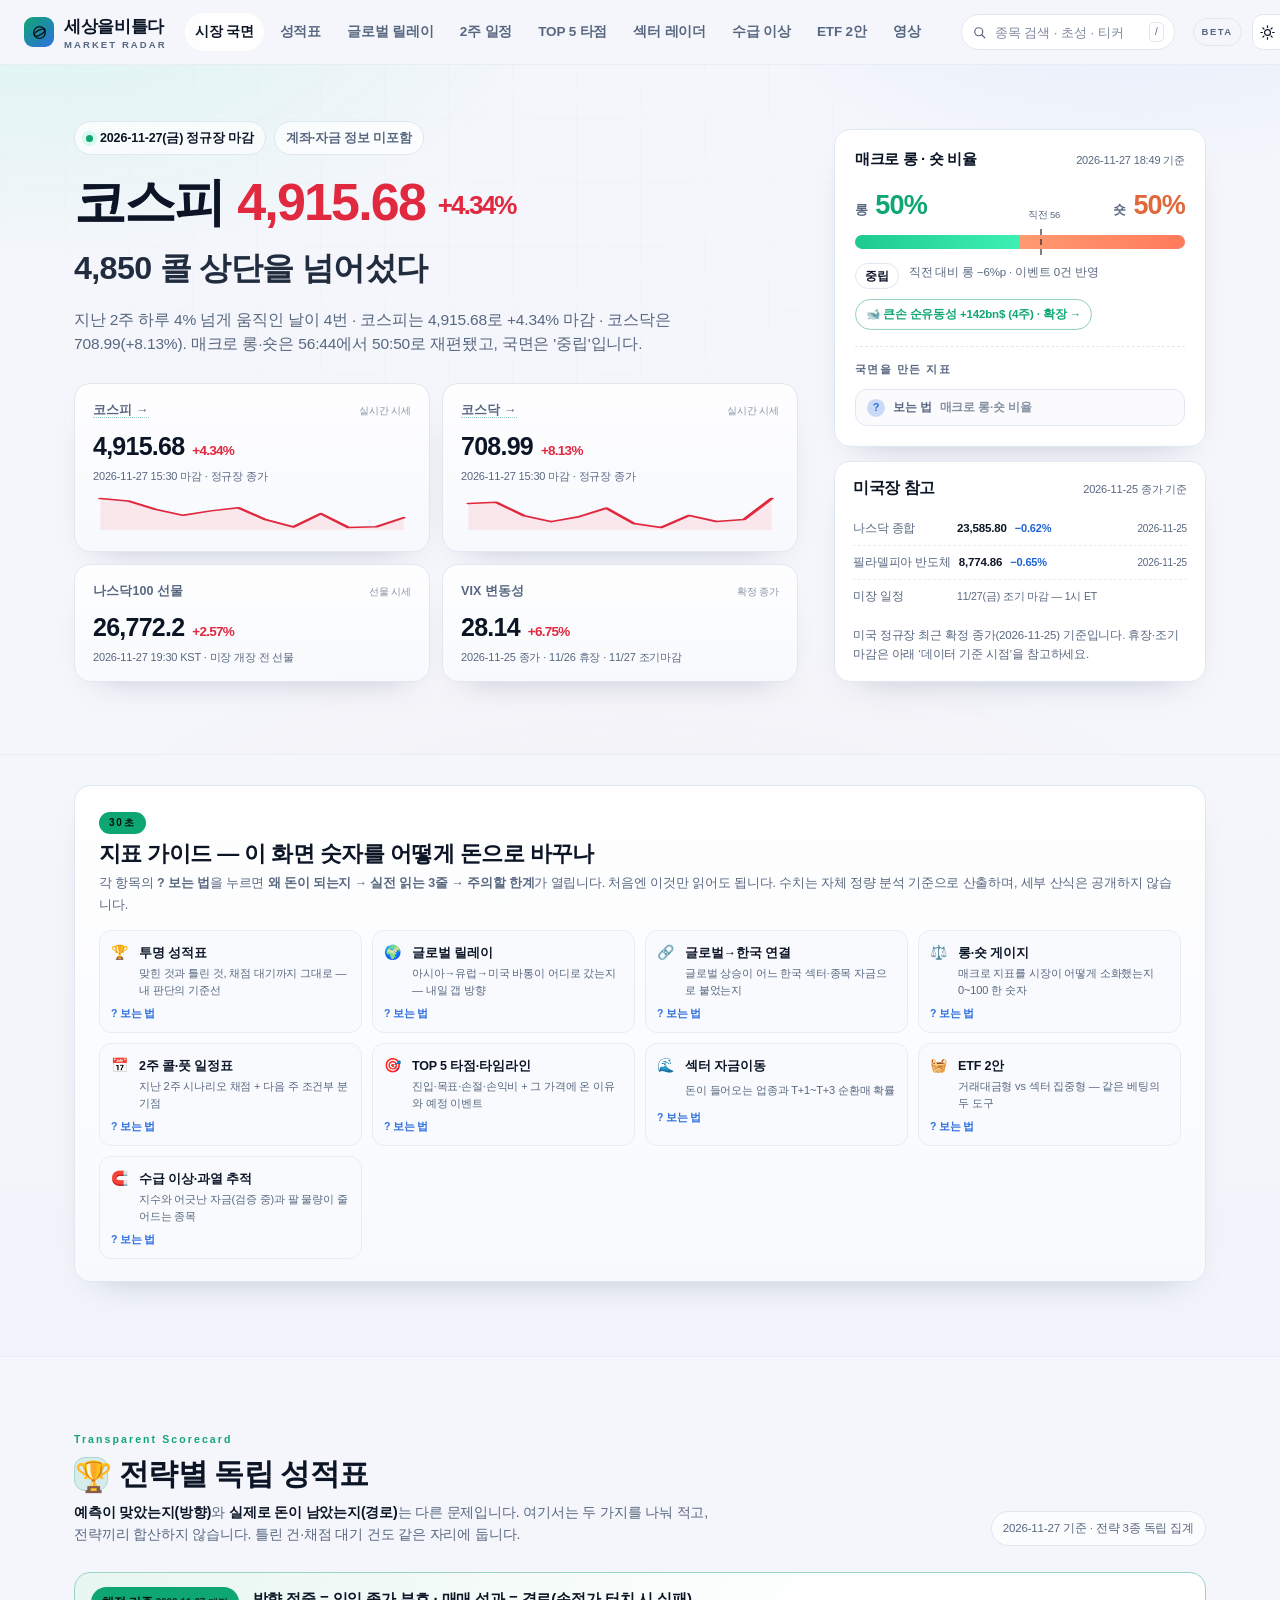
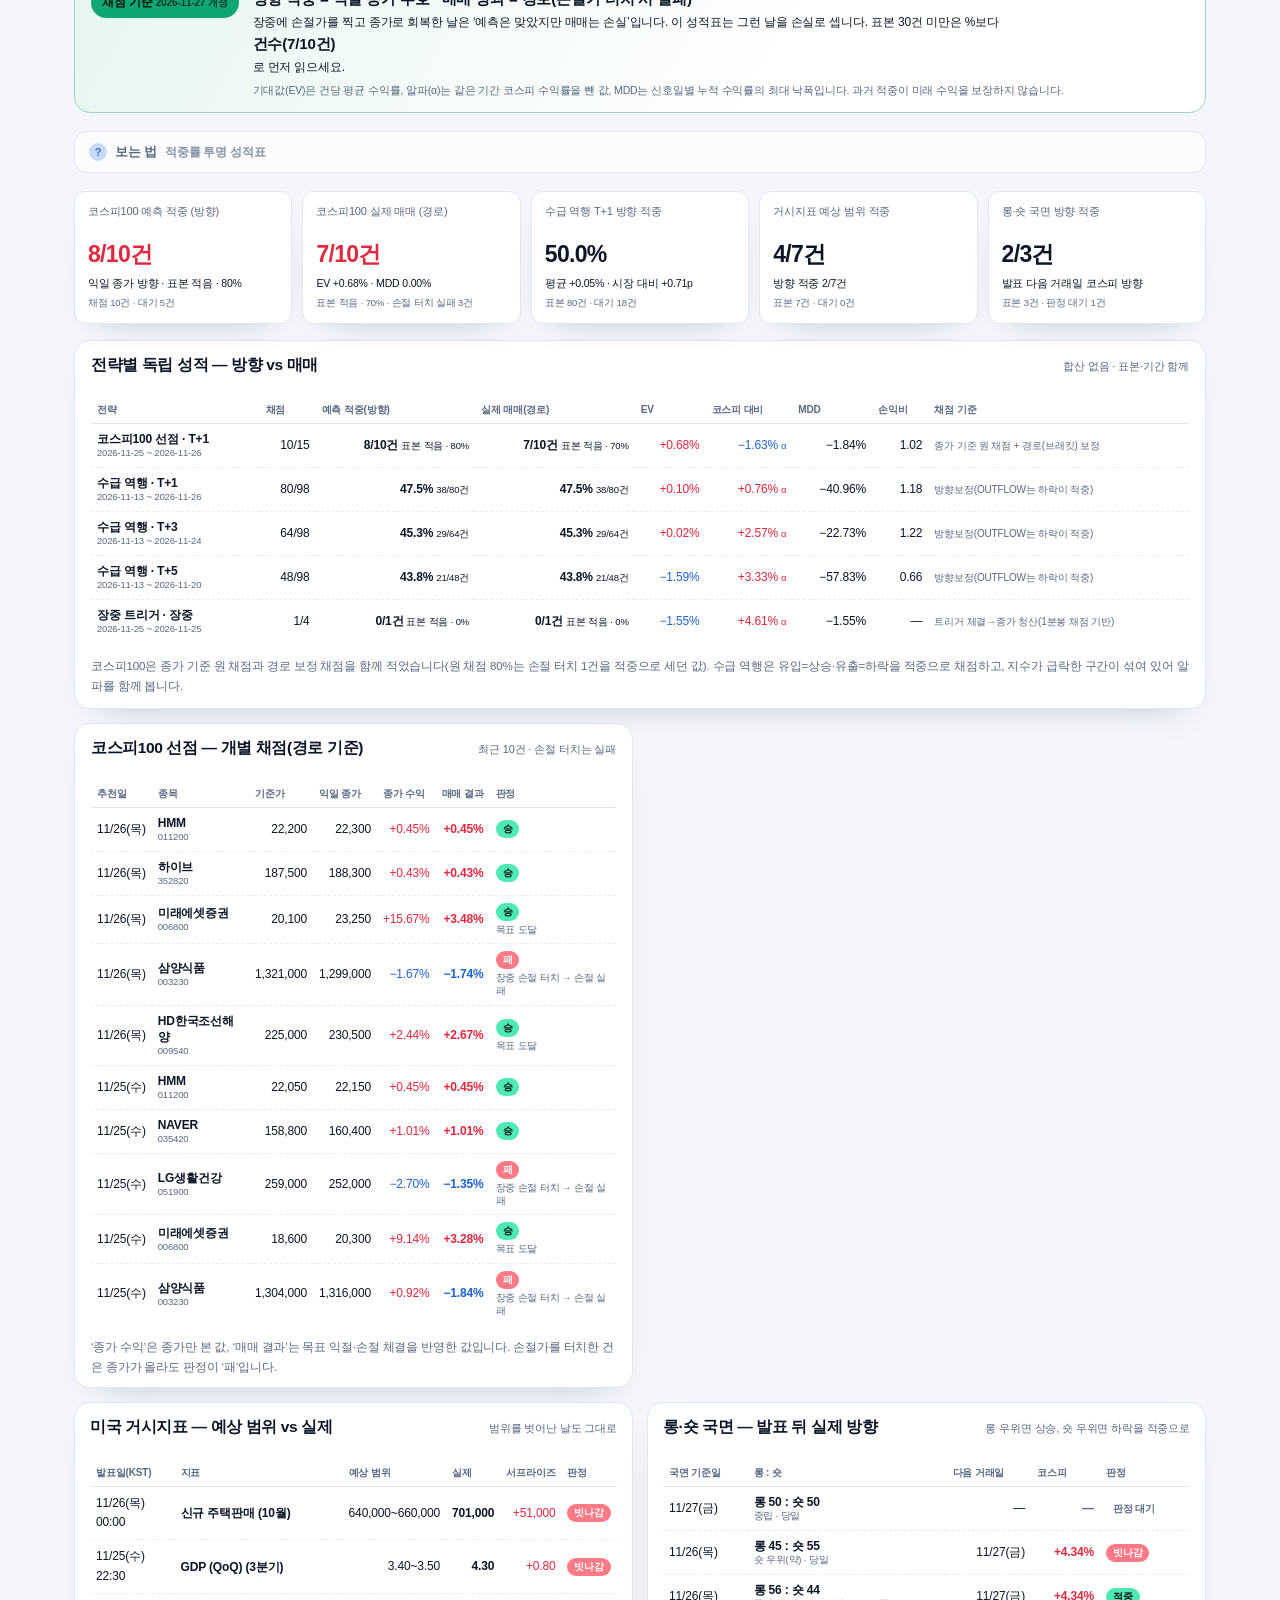
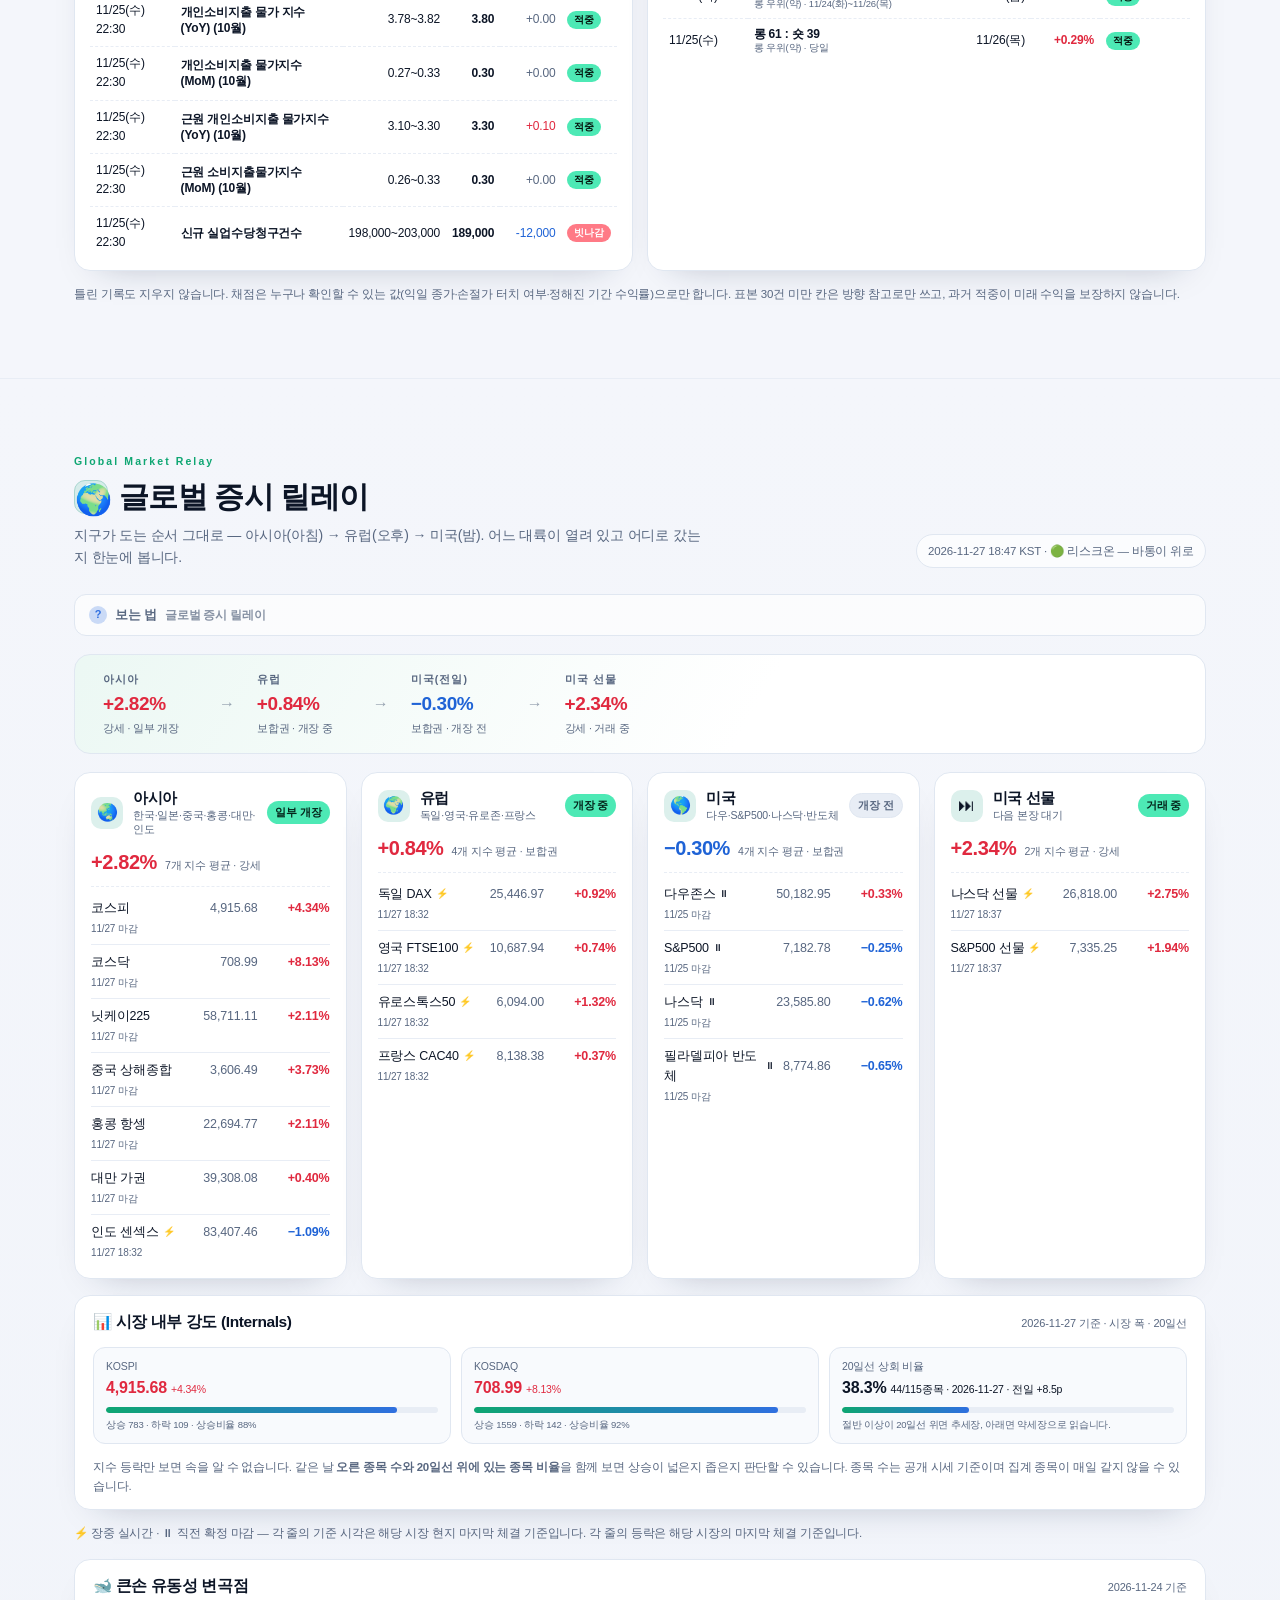
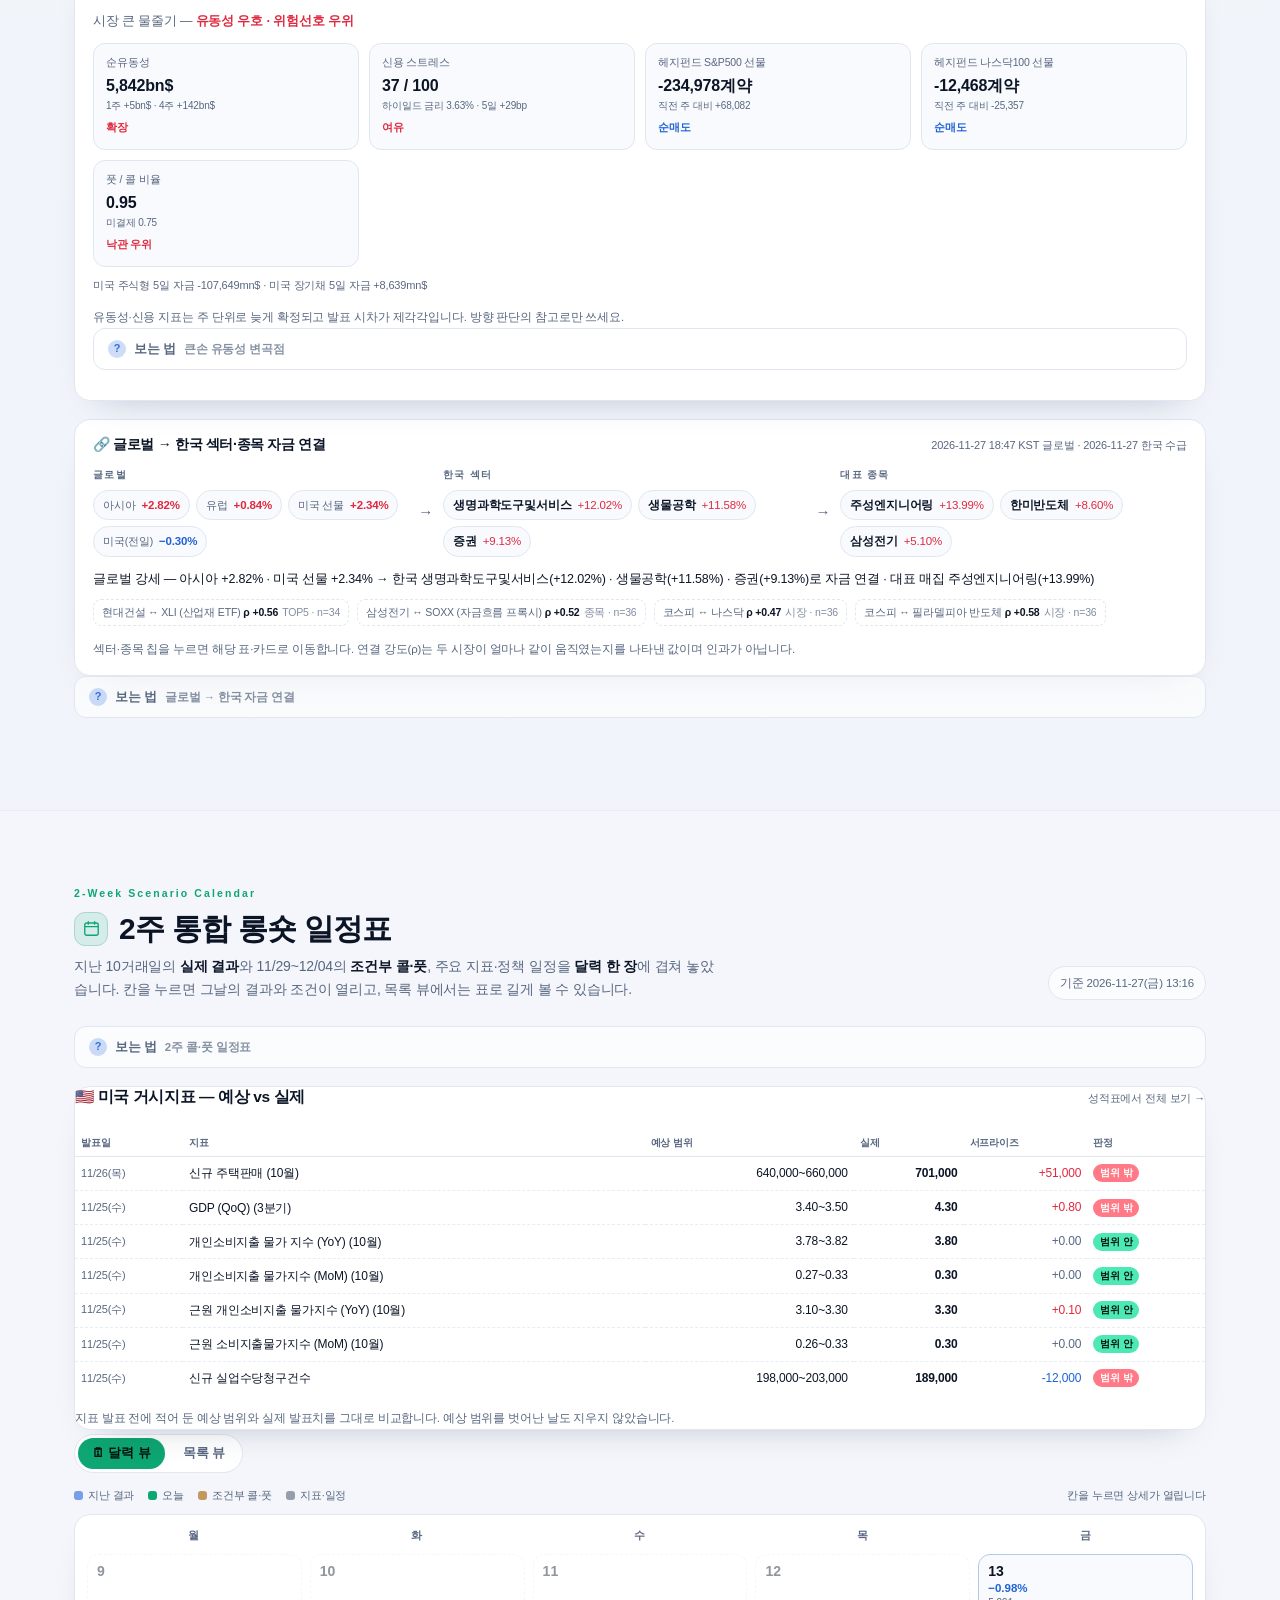
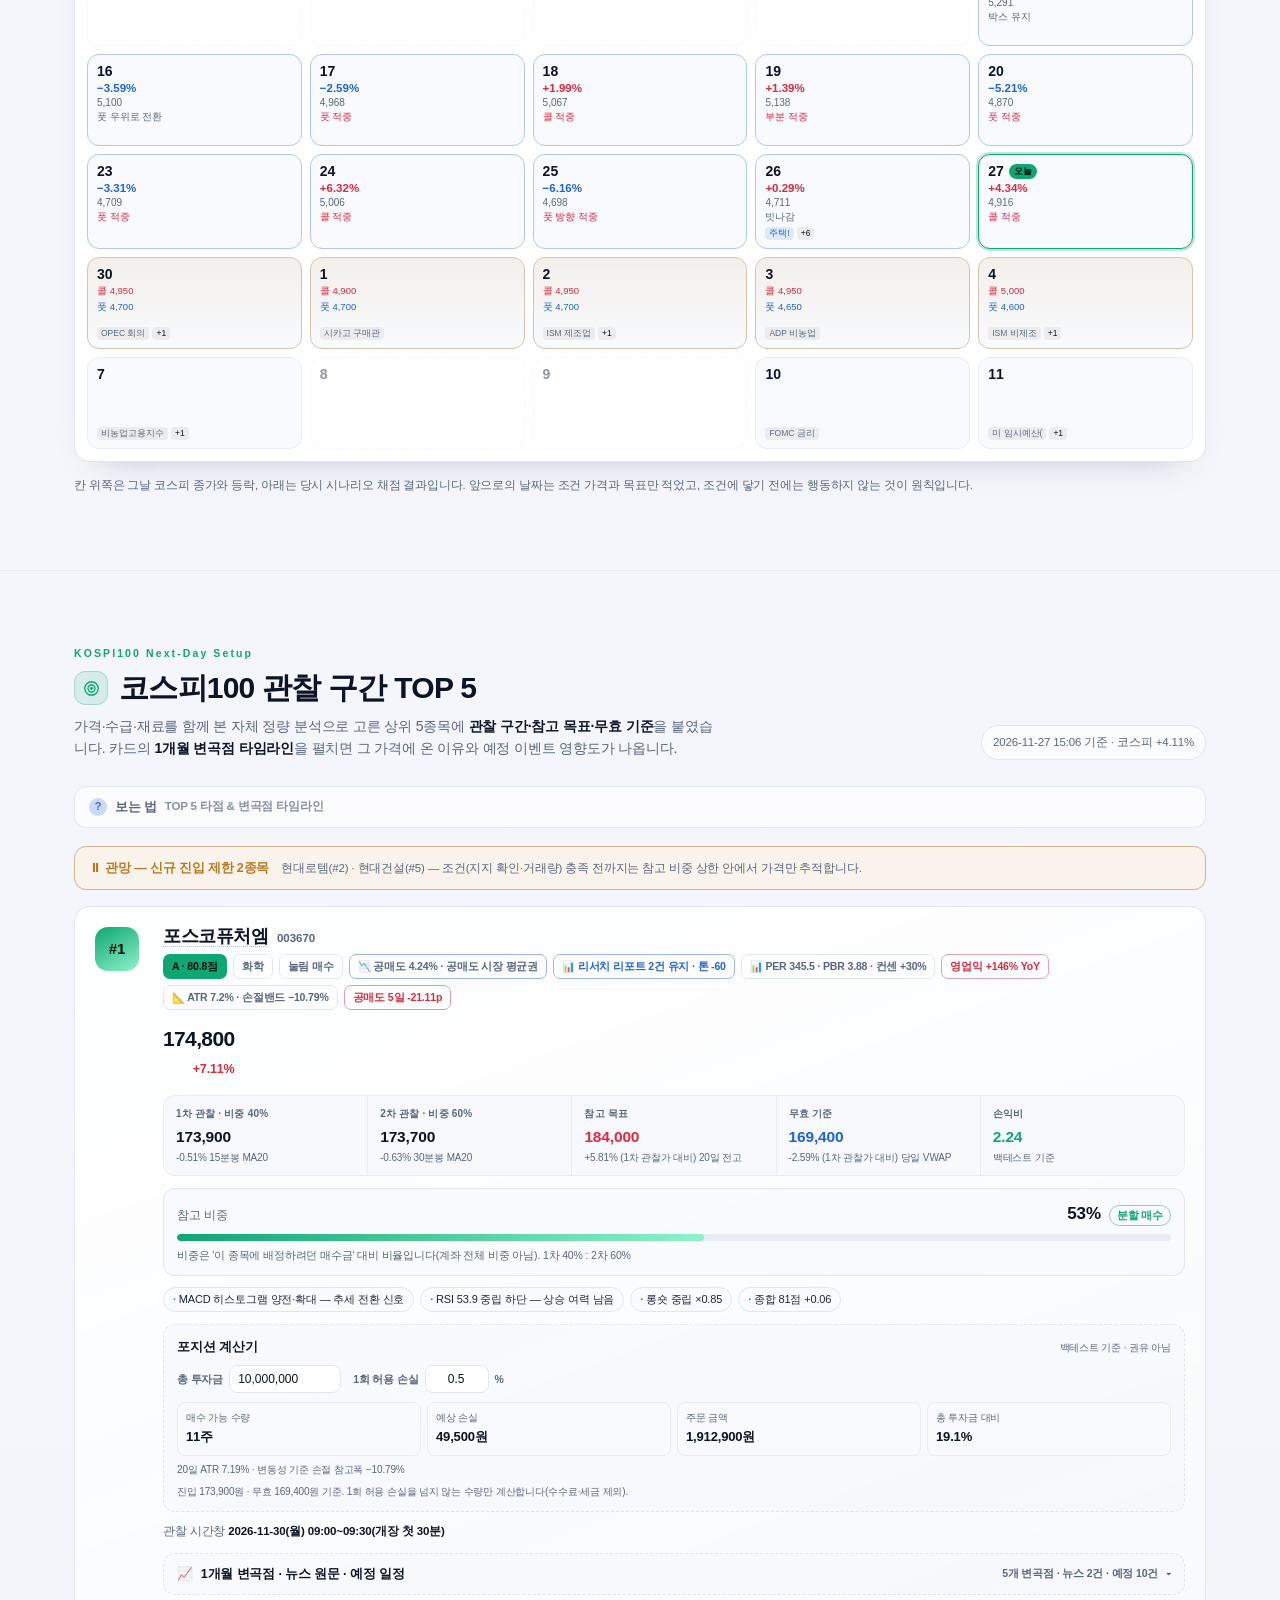
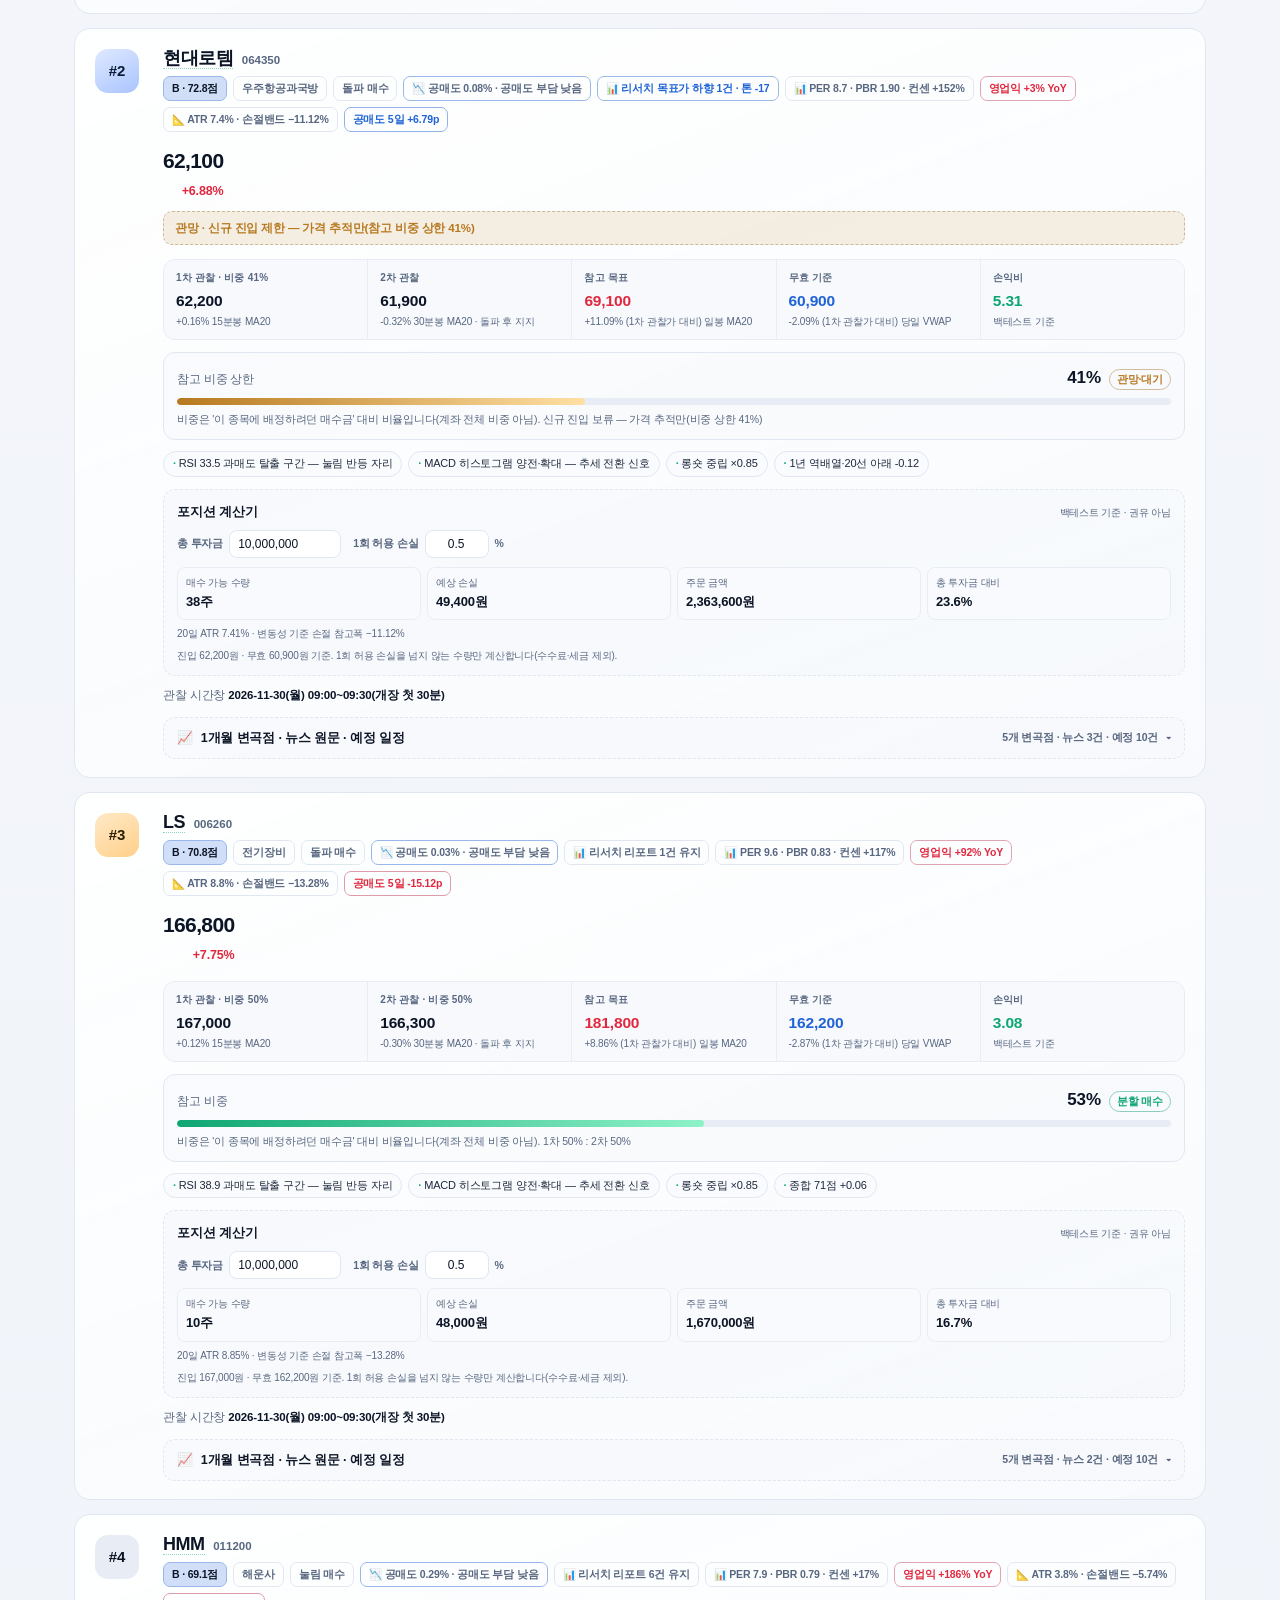
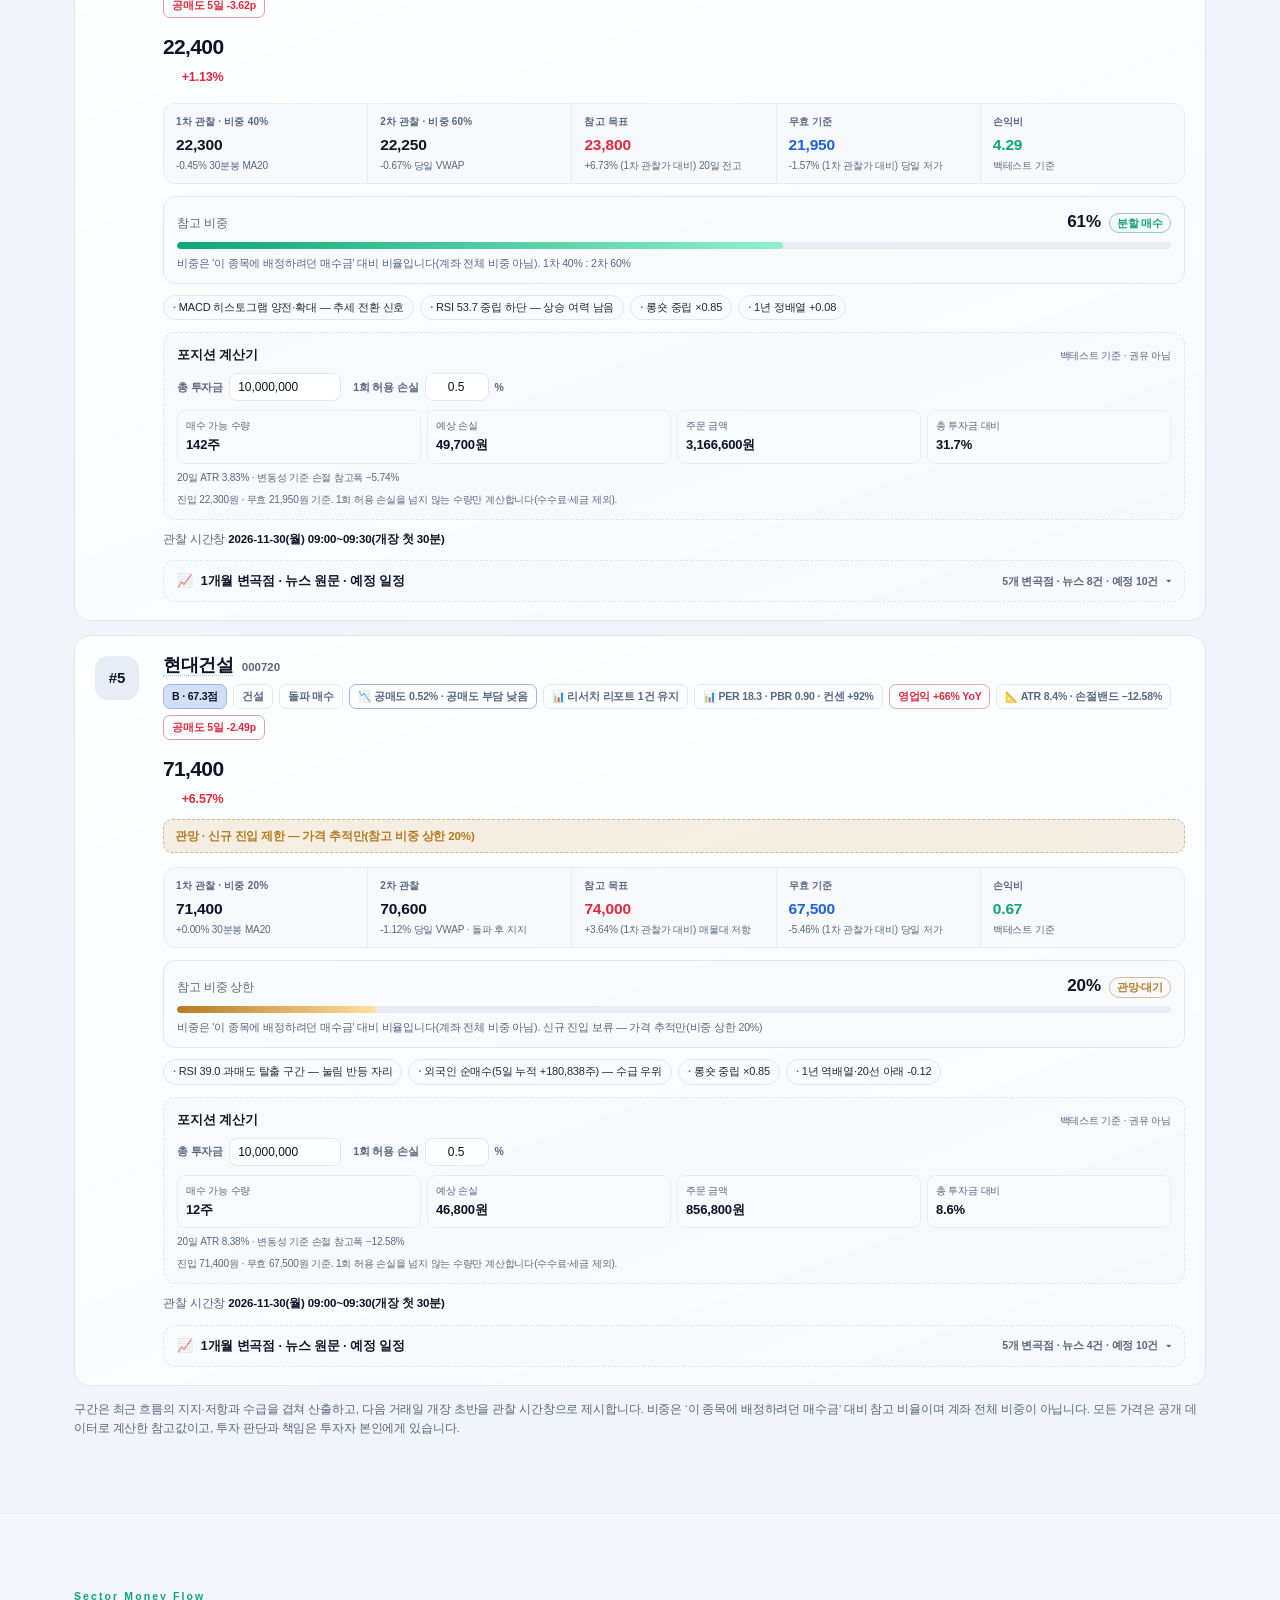
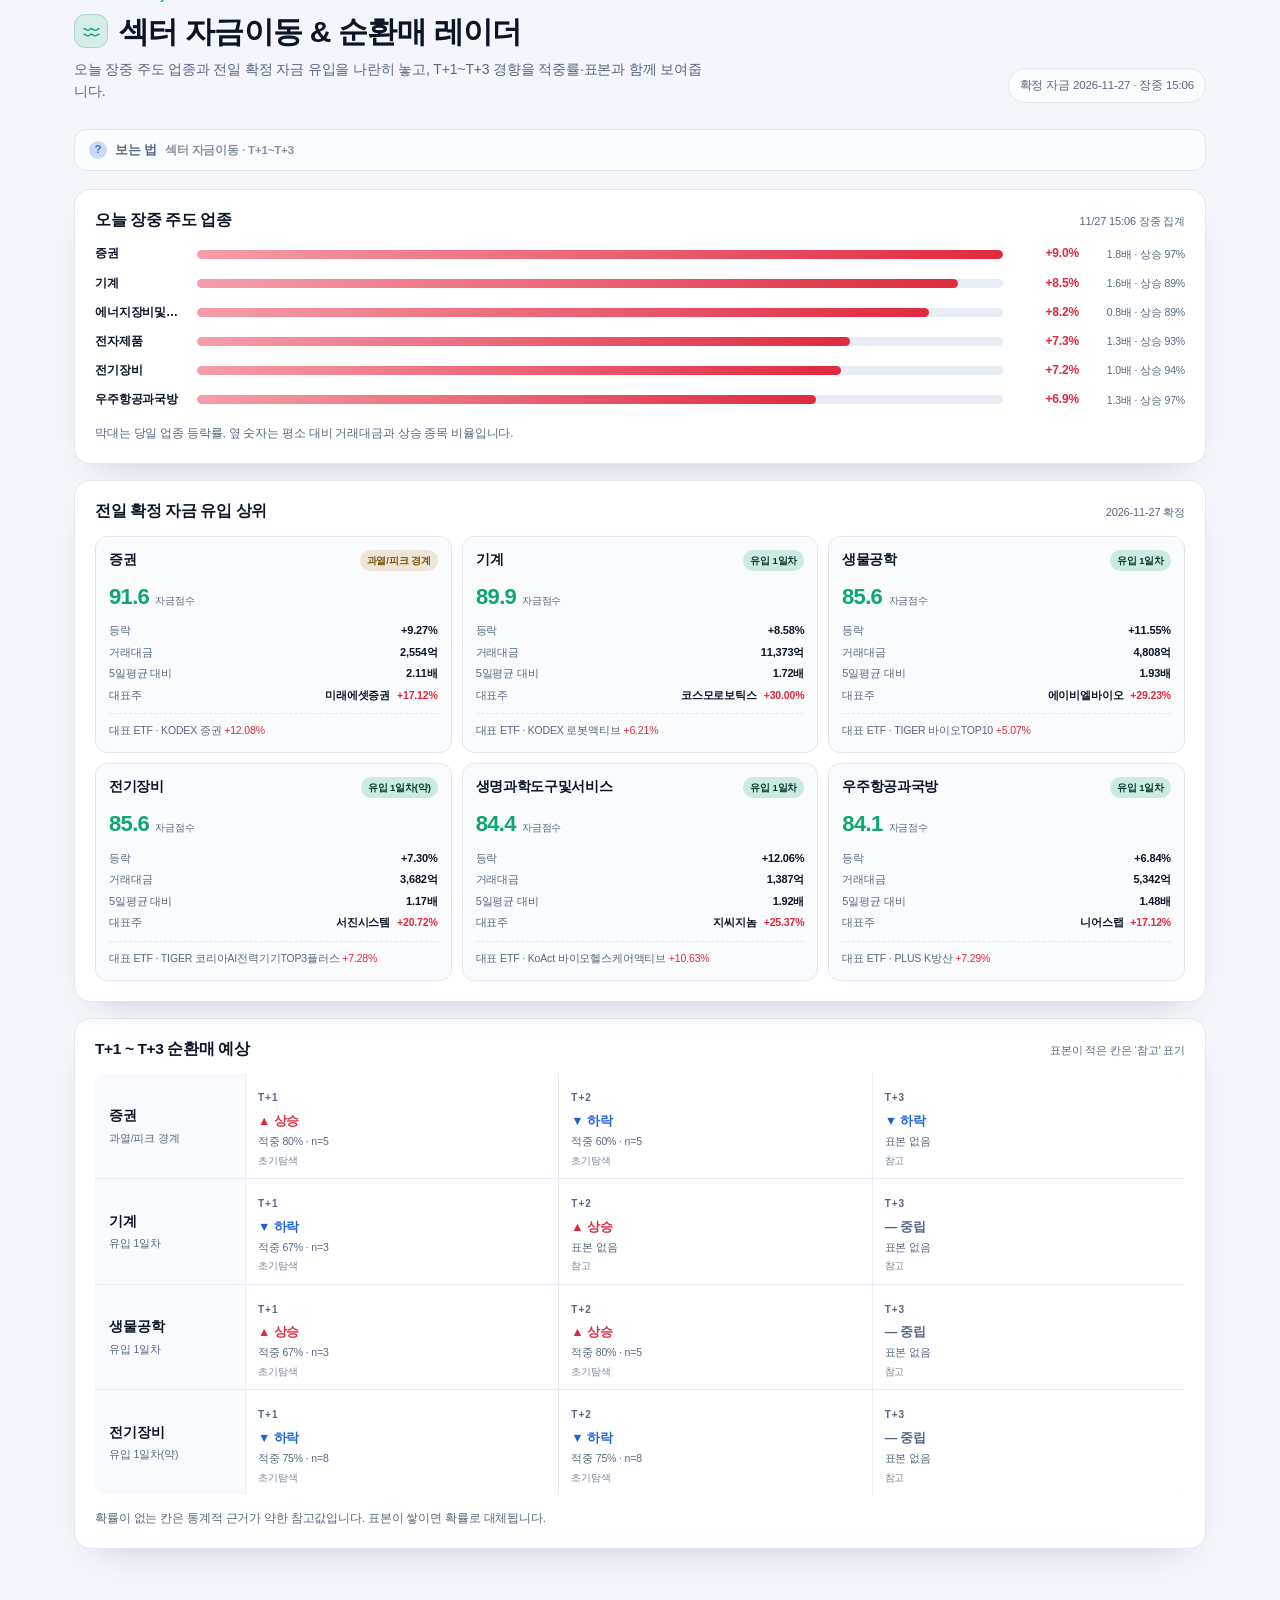
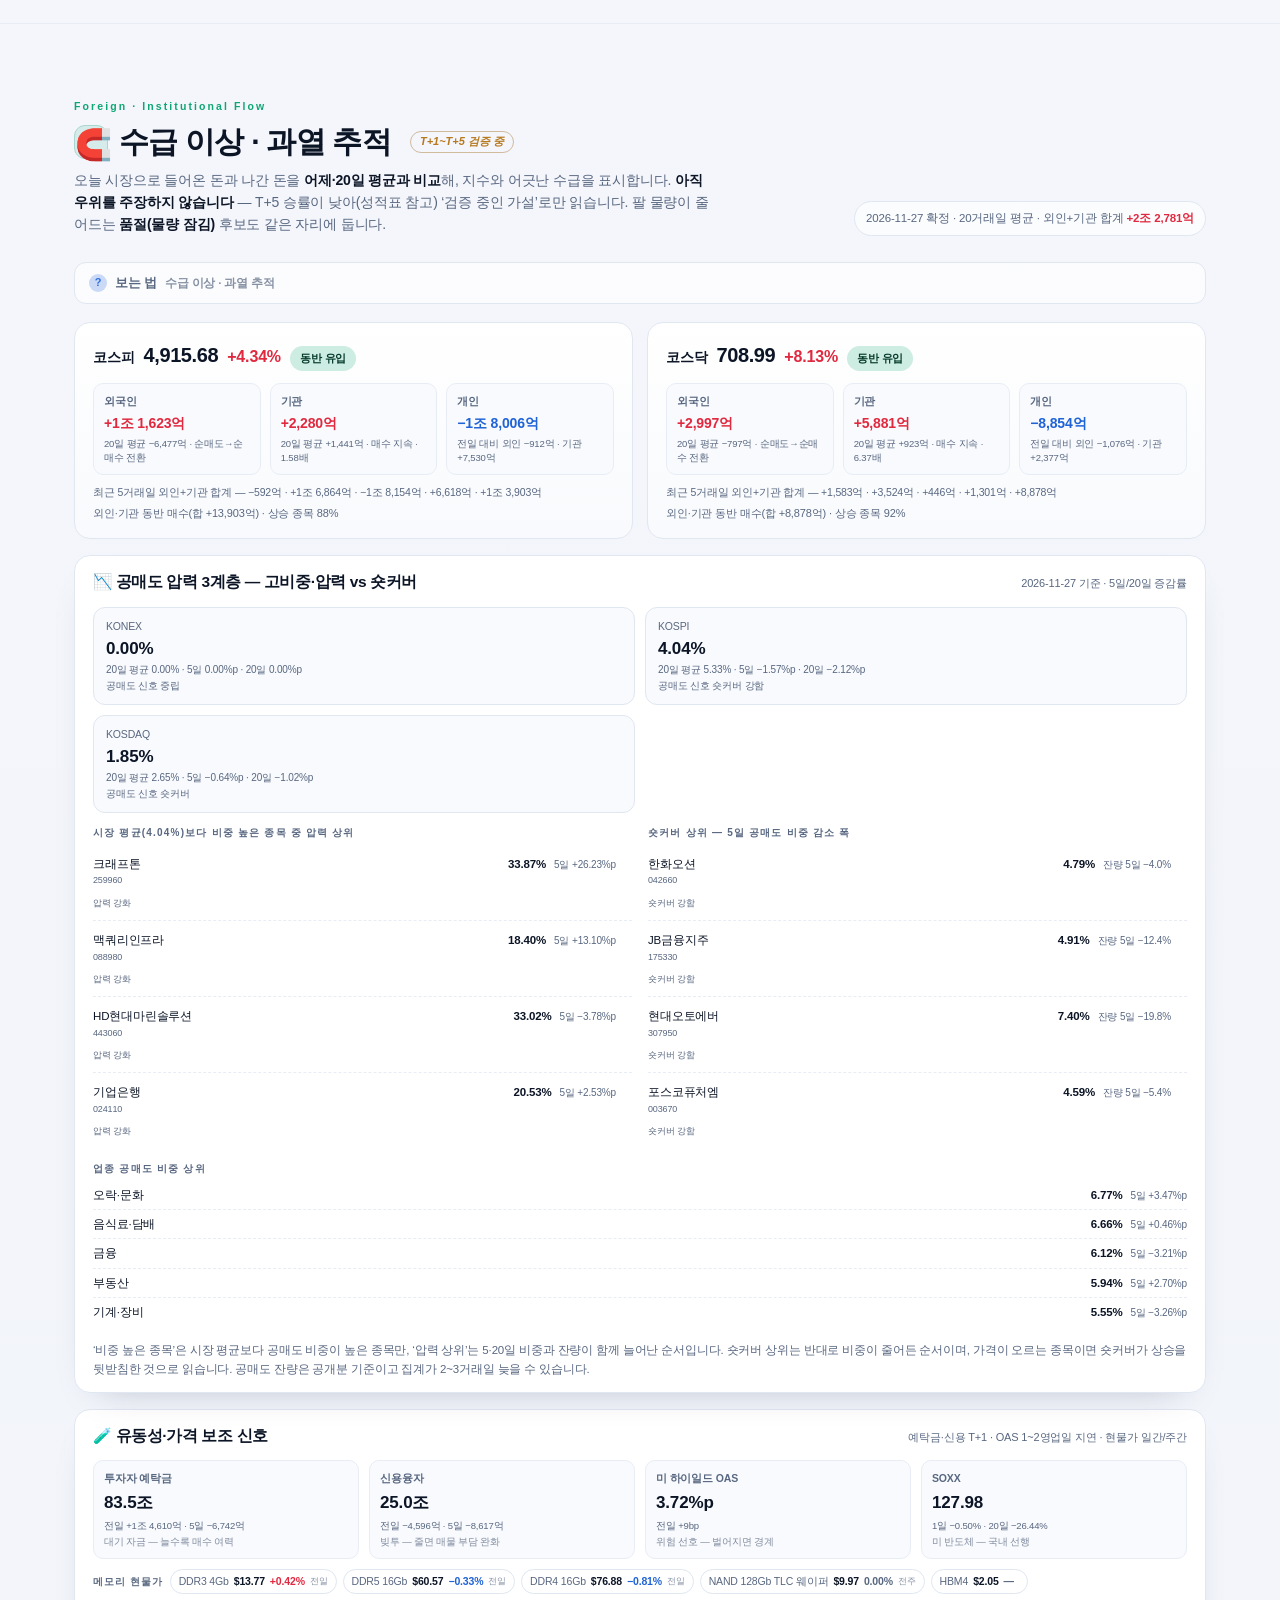
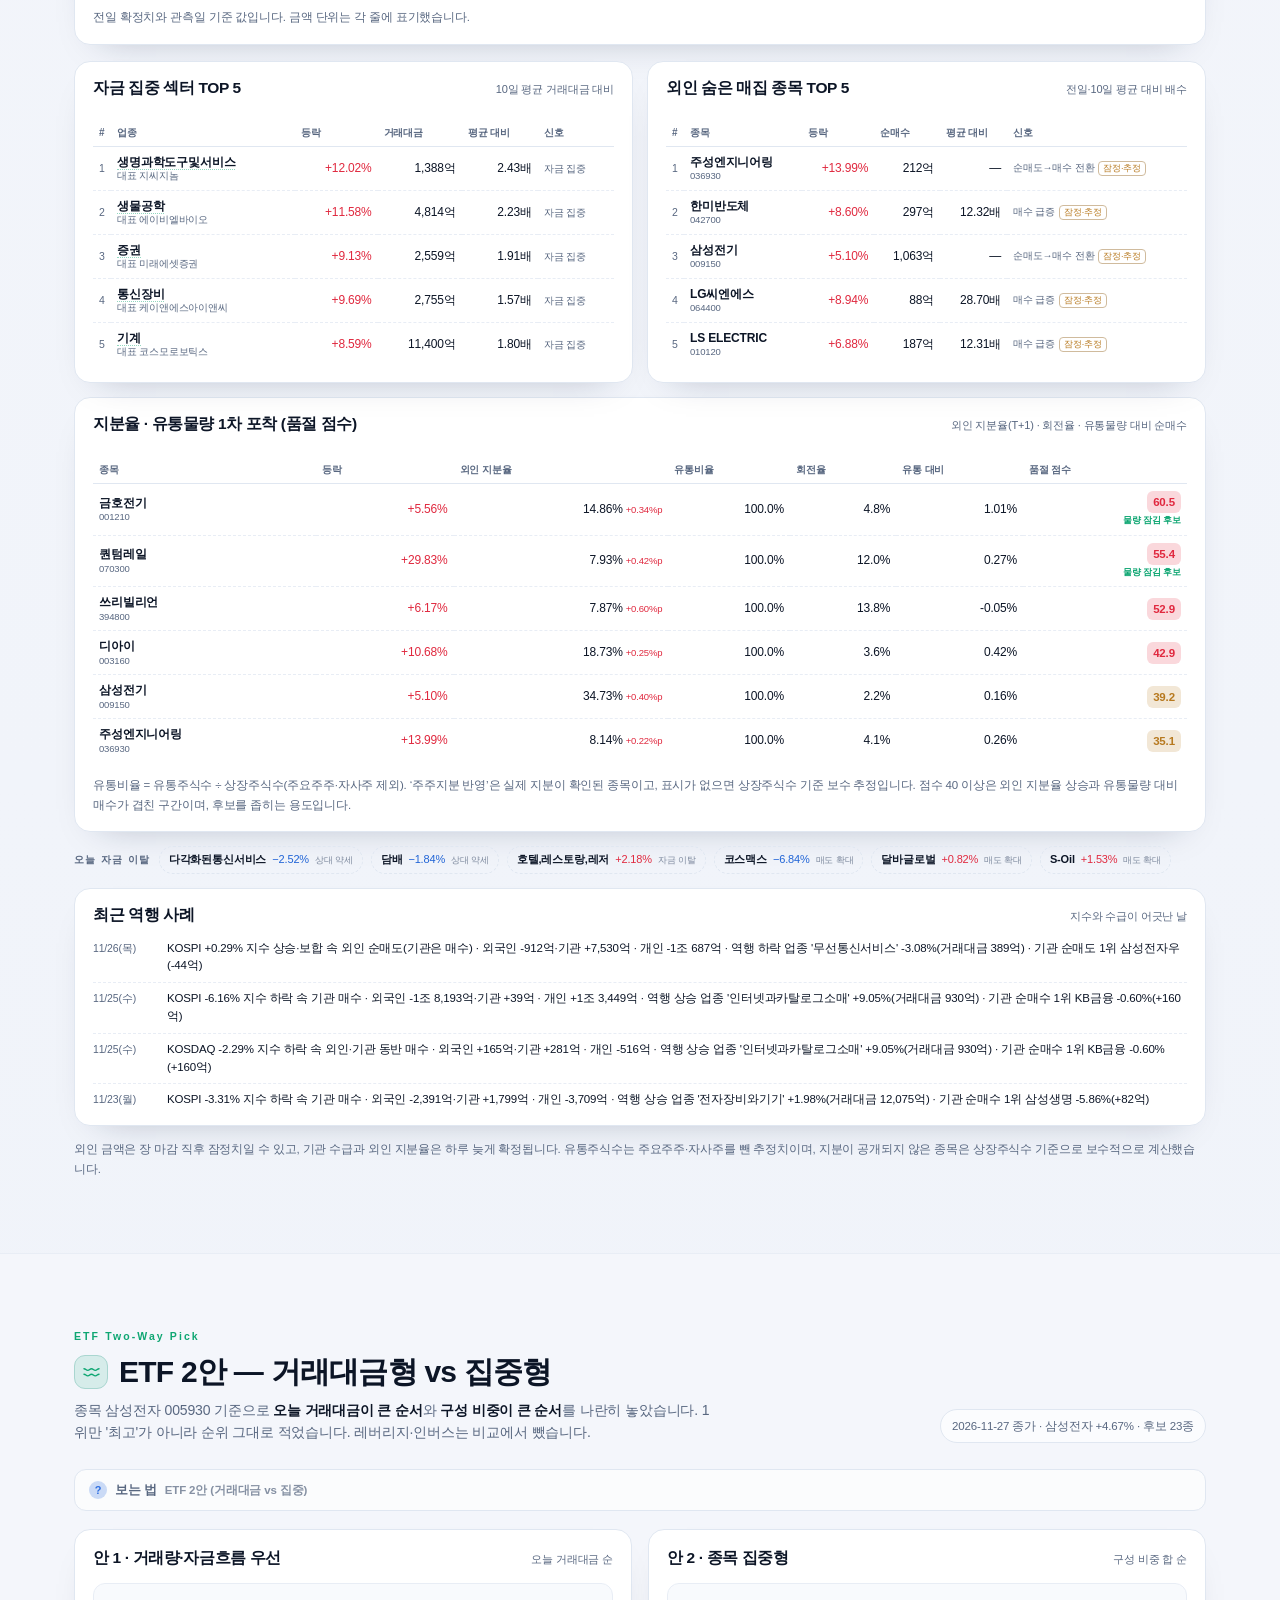
==== commit a9f6ea6f: "시장 레이더 자동 갱신 — 2026-11-27 19:41 KST" ====
--- a/index.html
+++ b/index.html
@@ -12,7 +12,7 @@
 <link rel="manifest" href="manifest.webmanifest">
 <link rel="icon" href="icons/favicon-32.png" sizes="32x32">
 <link rel="apple-touch-icon" href="icons/apple-touch-icon.png">
-<link rel="stylesheet" href="styles.css?v=20261127-1940">
+<link rel="stylesheet" href="styles.css?v=20261127-1941">
 </head>
 <body>
 <a class="skip" href="#calendar">본문으로 건너뛰기</a>
@@ -82,8 +82,8 @@
     </article><article class="stat">
       <div class="stat-top"><span class="stat-label">나스닥100 선물</span>
         <span class="stat-src">선물 시세</span></div>
-      <div class="stat-value">26,769.5
-        <span class="chg up">+2.56%</span></div>
+      <div class="stat-value">26,772.2
+        <span class="chg up">+2.57%</span></div>
       <div class="stat-foot">2026-11-27 19:30 KST · 미장 개장 전 선물</div>
       
     </article><article class="stat">
@@ -1765,10 +1765,10 @@
         <em>5개 변곡점 · 뉴스 4건 · 예정 10건</em><span class="tf-caret">▾</span></summary>
       <div class="tl-body">
         <div class="tl-sum">
-          <span>최근 종가 <b>72,000</b></span>
+          <span>최근 종가 <b>71,900</b></span>
           <span>1개월 최고 <b>96,400</b> <em>10/28(수)</em></span>
           <span>1개월 최저 <b>65,000</b> <em>11/25(수)</em></span>
-          <span class="tl-spark"><svg class="spark " viewBox="0 0 128 40" preserveAspectRatio="none" aria-hidden="true"><path class="spark-area" d="M3.0,40.0 L3.0,3.5 L7.2,9.9 L11.4,7.0 L15.6,6.7 L19.8,8.8 L24.0,10.1 L28.2,7.8 L32.4,3.0 L36.7,8.7 L40.9,18.6 L45.1,10.5 L49.3,11.4 L53.5,11.1 L57.7,16.6 L61.9,22.6 L66.1,27.7 L70.3,17.0 L74.5,14.9 L78.7,17.2 L82.9,16.1 L87.1,19.6 L91.3,24.4 L95.6,22.1 L99.8,21.3 L104.0,29.9 L108.2,34.5 L112.4,34.4 L116.6,37.0 L120.8,34.4 L125.0,29.4 L125.0,40.0 Z"/><polyline class="spark-line" points="3.0,3.5 7.2,9.9 11.4,7.0 15.6,6.7 19.8,8.8 24.0,10.1 28.2,7.8 32.4,3.0 36.7,8.7 40.9,18.6 45.1,10.5 49.3,11.4 53.5,11.1 57.7,16.6 61.9,22.6 66.1,27.7 70.3,17.0 74.5,14.9 78.7,17.2 82.9,16.1 87.1,19.6 91.3,24.4 95.6,22.1 99.8,21.3 104.0,29.9 108.2,34.5 112.4,34.4 116.6,37.0 120.8,34.4 125.0,29.4"/></svg></span>
+          <span class="tl-spark"><svg class="spark " viewBox="0 0 128 40" preserveAspectRatio="none" aria-hidden="true"><path class="spark-area" d="M3.0,40.0 L3.0,3.5 L7.2,9.9 L11.4,7.0 L15.6,6.7 L19.8,8.8 L24.0,10.1 L28.2,7.8 L32.4,3.0 L36.7,8.7 L40.9,18.6 L45.1,10.5 L49.3,11.4 L53.5,11.1 L57.7,16.6 L61.9,22.6 L66.1,27.7 L70.3,17.0 L74.5,14.9 L78.7,17.2 L82.9,16.1 L87.1,19.6 L91.3,24.4 L95.6,22.1 L99.8,21.3 L104.0,29.9 L108.2,34.5 L112.4,34.4 L116.6,37.0 L120.8,34.4 L125.0,29.5 L125.0,40.0 Z"/><polyline class="spark-line" points="3.0,3.5 7.2,9.9 11.4,7.0 15.6,6.7 19.8,8.8 24.0,10.1 28.2,7.8 32.4,3.0 36.7,8.7 40.9,18.6 45.1,10.5 49.3,11.4 53.5,11.1 57.7,16.6 61.9,22.6 66.1,27.7 70.3,17.0 74.5,14.9 78.7,17.2 82.9,16.1 87.1,19.6 91.3,24.4 95.6,22.1 99.8,21.3 104.0,29.9 108.2,34.5 112.4,34.4 116.6,37.0 120.8,34.4 125.0,29.5"/></svg></span>
         </div>
         <ol class="tlp-list"><li class="tlp">
           <div class="tlp-head">
@@ -2456,7 +2456,7 @@
       </div>
       <div class="foot-col">
         <h4>데이터 기준 시점</h4>
-        <table class="asof-table"><tr><th>국내 지수</th><td>2026-11-27(금) 정규장 마감 (15:30)</td></tr><tr><th>글로벌 릴레이</th><td>2026-11-27 18:47 KST 조회</td></tr><tr><th>미국 선물·변동성</th><td>조회 시각 2026-11-27 19:40 KST</td></tr><tr><th>롱·숏 국면</th><td>2026-11-27 18:49</td></tr><tr><th>코스피100 타점</th><td>2026-11-27 15:06 산출</td></tr><tr><th>섹터 자금</th><td>2026-11-27 확정 · 장중 11/27 15:06</td></tr><tr><th>수급 이상·과열 추적</th><td>2026-11-27 확정 · 20거래일 평균 · T+1~T+5 검증 중</td></tr><tr><th>공매도 3계층</th><td>2026-11-27 기준 · 시장·업종·종목</td></tr><tr><th>종목 타임라인</th><td>최근 1개월 일별 종가 · 공시 · 글로벌 이벤트</td></tr><tr><th>성적표</th><td>채점 완료 104건 · 틀린 기록 포함</td></tr><tr><th>콘텐츠</th><td>공개 상태 반영</td></tr></table>
+        <table class="asof-table"><tr><th>국내 지수</th><td>2026-11-27(금) 정규장 마감 (15:30)</td></tr><tr><th>글로벌 릴레이</th><td>2026-11-27 18:47 KST 조회</td></tr><tr><th>미국 선물·변동성</th><td>조회 시각 2026-11-27 19:41 KST</td></tr><tr><th>롱·숏 국면</th><td>2026-11-27 18:49</td></tr><tr><th>코스피100 타점</th><td>2026-11-27 15:06 산출</td></tr><tr><th>섹터 자금</th><td>2026-11-27 확정 · 장중 11/27 15:06</td></tr><tr><th>수급 이상·과열 추적</th><td>2026-11-27 확정 · 20거래일 평균 · T+1~T+5 검증 중</td></tr><tr><th>공매도 3계층</th><td>2026-11-27 기준 · 시장·업종·종목</td></tr><tr><th>종목 타임라인</th><td>최근 1개월 일별 종가 · 공시 · 글로벌 이벤트</td></tr><tr><th>성적표</th><td>채점 완료 104건 · 틀린 기록 포함</td></tr><tr><th>콘텐츠</th><td>공개 상태 반영</td></tr></table>
       </div>
     </div>
     <div class="disclaimer">
@@ -2490,7 +2490,7 @@
   </div>
 </div>
 
-<script type="application/json" id="site-data">{"meta":{"site":"세상을비틀다","site_en":"MARKET RADAR","tagline":"시장 레이더 · 2주 롱숏 & 타점 보드","market_date":"2026-11-27","market_date_label":"2026-11-27(금)","generated_at":"2026-11-27 19:40","as_of_run":"2026-11-27 19:40","privacy_masked":true,"offline":false,"sources":["시장 공개 데이터 종합 분석"]},"market":{"as_of_run":"2026-11-27 19:40","cards":[{"key":"KOSPI","label":"코스피","value":4915.68,"digits":2,"pct":4.34,"as_of":"2026-11-27 15:30 마감","note":"정규장 종가","spark":"KOSPI","source":"실시간 시세"},{"key":"KOSDAQ","label":"코스닥","value":708.99,"digits":2,"pct":8.13,"as_of":"2026-11-27 15:30 마감","note":"정규장 종가","spark":"KOSDAQ","source":"실시간 시세"},{"key":"NQ","label":"나스닥100 선물","value":26769.5,"digits":1,"pct":2.56,"as_of":"2026-11-27 19:30 KST","note":"미장 개장 전 선물","spark":null,"source":"선물 시세"},{"key":"VIX","label":"VIX 변동성","value":28.14,"digits":2,"pct":6.7527,"as_of":"2026-11-25 종가","note":"11/26 휴장 · 11/27 조기마감","spark":null,"source":"확정 종가"}],"sparks":{"KOSPI":{"dates":["11-12","11-13","11-16","11-17","11-18","11-19","11-20","11-23","11-24","11-25","11-26","11-27"],"closes":[5342.73,5290.53,5100.5,4968.48,5067.44,5137.89,4869.96,4708.54,5006.03,4697.51,4711.21,4915.68],"changes":[-0.61,-0.98,-3.59,-2.59,1.99,1.39,-5.21,-3.31,6.32,-6.16,0.29,4.34]},"KOSDAQ":{"dates":["11-12","11-13","11-16","11-17","11-18","11-19","11-20","11-23","11-24","11-25","11-26","11-27"],"closes":[696.53,699.66,665.65,650.06,662.81,684.81,645.68,635.45,665.88,650.64,655.71,708.99],"changes":[-1.22,0.45,-4.86,-2.34,1.96,3.32,-5.71,-1.58,4.79,-2.29,0.78,8.13]}},"us_refs":[{"label":"나스닥 종합","value":23585.8027,"pct":-0.6225,"as_of":"2026-11-25"},{"label":"필라델피아 반도체","value":8774.8623,"pct":-0.6526,"as_of":"2026-11-25"},{"label":"미장 일정","value":null,"pct":null,"as_of":"11/27(금) 조기 마감 — 1시 ET"}],"kr":{"KOSPI":{"name":"코스피","close":4915.68,"diff":204.47,"pct":4.34,"status":"CLOSE","as_of":"2026-11-27T16:15:00+09:00","source":"실시간 시세","stale":false},"KOSDAQ":{"name":"코스닥","close":708.99,"diff":53.28,"pct":8.13,"status":"CLOSE","as_of":"2026-11-27T16:15:00+09:00","source":"실시간 시세","stale":false}}},"longshort":{"as_of":"2026-11-27 18:49","window":"2026-11-27 ~ 2026-11-27","long":50,"short":50,"net":0.0,"regime":"중립","headline":"롱 50 : 숏 50 · 중립","event_count":0,"prev":{"long":56,"short":44,"as_of":"2026-11-26"},"drivers":[],"sectors":{"long":[],"short":[],"conflict":[]}},"calendar":{"history":[{"date":"11/13","dow":"금","iso":"2026-11-13","close":5290.53,"close_raw":"5,290.53","chg":-0.98,"driver":"외국인 −5,419억 · 반도체 조정","scenario":"3호: 5,200~5,300 박스","verdict":"박스 유지(방향 중립)","tone":"neutral"},{"date":"11/16","dow":"월","iso":"2026-11-16","close":5100.5,"close_raw":"5,100.50","chg":-3.59,"driver":"외국인 −1조 3,287억","scenario":"4차: 5,000 지지 시 콜","verdict":"풋 우위로 전환(지지 붕괴)","tone":"warn"},{"date":"11/17","dow":"화","iso":"2026-11-17","close":4968.48,"close_raw":"4,968.48","chg":-2.59,"driver":"외국인 −1조 4,249억 · 5,000 이탈","scenario":"4차: 5,000 회복 확인 후 콜","verdict":"풋 적중(5,000 하회 마감)","tone":"good"},{"date":"11/18","dow":"수","iso":"2026-11-18","close":5067.44,"close_raw":"5,067.44","chg":1.99,"driver":"기관 +4,926억 · 기타법인 +4,636억","scenario":"4차: 갭업 지속 시 5,000~5,100","verdict":"콜 적중","tone":"good"},{"date":"11/19","dow":"목","iso":"2026-11-19","close":5137.89,"close_raw":"5,137.89","chg":1.39,"driver":"FOMC 10월 의사록 매파 소화","scenario":"4차: MA5 5,154 돌파 시 5,150","verdict":"부분 적중(방향 O·조건 X)","tone":"good"},{"date":"11/20","dow":"금","iso":"2026-11-20","close":4869.96,"close_raw":"4,869.96","chg":-5.21,"driver":"AI 밸류에이션·對中 반도체 규제 · 외인 −1조 1,233억","scenario":"5차(6호): 4,950 이탈 시 풋","verdict":"풋 적중(목표 초과) · 10개월 최저","tone":"good"},{"date":"11/23","dow":"월","iso":"2026-11-23","close":4708.54,"close_raw":"4,708.54","chg":-3.31,"driver":"4,800 이탈 · VIX 30.03 · TAIL-RISK","scenario":"6차(7호): 4,800 이탈 시 4,708","verdict":"풋 적중(정확)","tone":"good"},{"date":"11/24","dow":"화","iso":"2026-11-24","close":5006.03,"close_raw":"5,006.03","chg":6.32,"driver":"미 CB 소비자신뢰 103.3(예상 92.4) · 외인 +8,130억","scenario":"6차: 미 반등 안착 시 4,850","verdict":"콜 적중(목표 초과)","tone":"good"},{"date":"11/25","dow":"수","iso":"2026-11-25","close":4697.51,"close_raw":"4,697.51","chg":-6.16,"driver":"외인 −1조 8,193억 · 프로그램 매도","scenario":"6차: PCE 0.4%↑ → 4,600","verdict":"풋 방향 적중(목표 4,600 미달)","tone":"good"},{"date":"11/26","dow":"목","iso":"2026-11-26","close":4711.21,"close_raw":"4,711.21","chg":0.29,"driver":"한은 기준금리 3.25% 인상 · 기관 +7,530억","scenario":"7차(8호): 매파면 4,650","verdict":"빗나감(인상에도 4,711 방어) → 7차 재편","tone":"bad"},{"date":"11/27","dow":"금","iso":"2026-11-27","close":4915.68,"close_raw":"4,915.68","chg":4.34,"driver":"4,850 콜 상단 장중 돌파 · 코스닥 708.99(+8.13%)","scenario":"7차: 4,750 안착 → 4,850","verdict":"콜 적중(상단 초과)","tone":"good","intraday_updated":true}],"future":[{"when":"11/27(금) 밤","date":"11/27","dow":"금","iso":"2026-11-27","event":"미 상품수지(10월, 예 −134.4B) · 캐나다 경상수지","call":{"cond":"무역적자 축소","target":4900.0,"note":"안착","raw":"무역적자 축소 → 4,900 안착"},"put":{"cond":"적자 확대","target":4800.0,"note":"재시험","raw":"적자 확대 → 4,800 재시험"}},{"when":"11/29(일)","date":"11/29","dow":"일","iso":"2026-11-29","event":"OPEC+ 장관급 회의 · 증안펀드 투자관리위원회","call":{"cond":"생산목표 동결로 유가 안정 + 위원회 확대 확정","target":4900.0,"note":"","raw":"생산목표 동결로 유가 안정 + 위원회 확대 확정 → 4,900"},"put":{"cond":"감산 축소·증산 신호로 유가 급등, 확대 지연","target":4750.0,"note":"","raw":"감산 축소·증산 신호로 유가 급등, 확대 지연 → 4,750"}},{"when":"11/30(월)","date":"11/30","dow":"월","iso":"2026-11-30","event":"금융권 시장안정 긴급점검회의 · 중국 제조업 PMI(직전 49.3) · 한국 산업생산","call":{"cond":"PMI 50 회복 + 증안펀드 절차 구체화","target":4950.0,"note":"","raw":"PMI 50 회복 + 증안펀드 절차 구체화 → 4,950"},"put":{"cond":"PMI 49 미만 + 정책 기대 후퇴","target":4700.0,"note":"","raw":"PMI 49 미만 + 정책 기대 후퇴 → 4,700"}},{"when":"12/01(화)","date":"12/01","dow":"화","iso":"2026-12-01","event":"유로존 CPI(직전 4.0%) · 미국 제조업 PMI(54.5)","call":{"cond":"물가 둔화·PMI 54.5 이상","target":4900.0,"note":"","raw":"물가 둔화·PMI 54.5 이상 → 4,900"},"put":{"cond":"유럽 물가 재상승","target":4700.0,"note":"","raw":"유럽 물가 재상승 → 4,700"}},{"when":"12/02(수)","date":"12/02","dow":"수","iso":"2026-12-02","event":"미국 ISM 제조업(55.5)·JOLTS · 한국 소비자물가(2.8%)","call":{"cond":"ISM 55 이상 + 물가 둔화","target":4950.0,"note":"","raw":"ISM 55 이상 + 물가 둔화 → 4,950"},"put":{"cond":"스태그 우려 재점화","target":4700.0,"note":"","raw":"스태그 우려 재점화 → 4,700"}},{"when":"12/03(목)","date":"12/03","dow":"목","iso":"2026-12-03","event":"미국 ISM 비제조업(54.5) · 신규 실업수당","call":{"cond":"서비스 확장 유지","target":4950.0,"note":"","raw":"서비스 확장 유지 → 4,950"},"put":{"cond":"서비스 위축","target":4650.0,"note":"","raw":"서비스 위축 → 4,650"}},{"when":"12/04(금)","date":"12/04","dow":"금","iso":"2026-12-04","event":"미국 비농업고용(직전 165K)·실업률(4.1%)·평균임금","call":{"cond":"고용 견조·임금 안정","target":5000.0,"note":"","raw":"고용 견조·임금 안정 → 5,000"},"put":{"cond":"고용 쇼크·임금 서프라이즈","target":4600.0,"note":"","raw":"고용 쇼크·임금 서프라이즈 → 4,600"}}],"as_of":"2026-11-27(금) 13:16","principle":"지표 결과가 확인된 뒤에 방향을 정한다. 확인 전에는 한쪽에 걸지 않고, 예상을 벗어난 발표가 나오면 그날 밤 콜·풋 비율을 다시 매긴다."},"picks":[{"rank":1,"ticker":"003670","name":"포스코퓨처엠","price":174800.0,"chg":7.11,"score":80.8,"grade":"A","sector":"화학","reasons":["MACD 히스토그램 양전·확대 — 추세 전환 신호","RSI 53.9 중립 하단 — 상승 여력 남음"],"entry1":173900.0,"entry2":173700.0,"target":184000.0,"stop":169400.0,"rr":2.24,"rsi":53.92,"short_ratio":4.24,"frgn_5d":79526.0,"per":347.51,"run_at":"2026-11-27 15:06:01","kospi_pct":4.11,"regime":"Risk-Off","sigma":4.23,"weight":53,"entry_grade":"분할 매수","split":"1차 40% : 2차 60%","window":"2026-11-30(월) 09:00~09:30(개장 첫 30분)","mode":"눌림 매수","plan_note":"비중은 '이 종목에 배정하려던 매수금' 대비 비율입니다(계좌 전체 비중 아님).","e1_src":"15분봉 MA20 (-0.51%)","e2_src":"30분봉 MA20 (-0.63%)","t_src":"20일 전고","s_src":"당일 VWAP","reasons_plan":["롱숏 중립 ×0.85","종합 81점 +0.06"],"timeline":{"code":"003670","name":"포스코퓨처엠","sector":"화학","start":"2026-10-19","end":"2026-11-27","last_close":173800.0,"high":{"date":"2026-10-19","close":188800.0},"low":{"date":"2026-11-09","close":152200.0},"closes":[188800.0,176800.0,180700.0,167400.0,160100.0,156200.0,161600.0,168100.0,162100.0,160200.0,168800.0,165800.0,181300.0,175600.0,162500.0,152200.0,166500.0,177200.0,172600.0,174600.0,169900.0,164600.0,167300.0,166400.0,157600.0,153200.0,164800.0,160800.0,163700.0,173800.0],"points":[{"i":0,"date":"2026-10-19","close":188800.0,"chg":9.9,"kind":"급등","score":12.870000000000001,"cause":{"text":"시장 동반 — 코스피 +1.76%","src":"시장"},"news":[],"impact":{"level":"상","dir":"up","note":""}},{"i":3,"date":"2026-10-22","close":167400.0,"chg":-7.36,"kind":"급락","score":9.568000000000001,"cause":{"text":"시장 동반 — 코스피 -3.52%","src":"시장"},"news":[],"impact":{"level":"상","dir":"down","note":""}},{"i":12,"date":"2026-11-04","close":181300.0,"chg":9.35,"kind":"고점","score":12.49257307330718,"cause":{"text":"개별 재료 없음 — 코스피 +0.62% 속 종목 수급","src":"수급"},"news":[{"at":"2026-11-03","title":"하나증권 매수 유지 · 목표 196,000원","url":"https://m.stock.naver.com/research/company/97549","src":"리서치","kind":"리서치","tags":["포스코퓨처엠"]},{"at":"2026-11-03","title":"증권사 매수 신규 · 목표 290,000원","url":"https://m.stock.naver.com/research/company/97514","src":"리서치","kind":"리서치","tags":["포스코퓨처엠"]}],"impact":{"level":"상","dir":"up","note":"거래대금 2.6배"}},{"i":15,"date":"2026-11-09","close":152200.0,"chg":-6.34,"kind":"저점","score":15.733993732942487,"cause":{"text":"개별 재료 없음 — 코스피 -0.81% 속 종목 수급","src":"수급"},"news":[],"impact":{"level":"상","dir":"down","note":""}},{"i":25,"date":"2026-11-23","close":153200.0,"chg":-2.79,"kind":"저점","score":10.363679739168475,"cause":{"text":"시장 동반 — 코스피 -3.31%","src":"시장"},"news":[],"impact":{"level":"중","dir":"down","note":""}}],"common":[{"date":"2026-11-11","label":"소비자물가지수 (MoM) 0.4% · 근원 소비자물가지수 (MoM) 0.3%","prev_day":true,"kind":"물가","url":"https://kr.investing.com/economic-calendar/cpi-69"},{"date":"2026-11-16","label":"근원 생산자물가지수 (MoM) 0.3% · 생산자물가지수 (MoM) 0.3%","prev_day":true,"kind":"물가","url":"https://kr.investing.com/economic-calendar/core-ppi-62"},{"date":"2026-11-18","label":"소매판매 (MoM) 0.2% · 근원 소매판매 (MoM) 0.6%","prev_day":true,"kind":"성장·경기","url":"https://kr.investing.com/economic-calendar/retail-sales-256"},{"date":"2026-11-19","label":"연방공개시장위원회 회의록","prev_day":true,"kind":"통화정책","url":"https://kr.investing.com/economic-calendar/fomc-meeting-minutes-108"},{"date":"2026-11-24","label":"서비스 구매관리자지수 54.7 · 제조업 구매관리자지수 54.5","prev_day":true,"kind":"성장·경기","url":"https://kr.investing.com/economic-calendar/services-pmi-1062"}],"future":[{"date":"2026-11-28","time":"06:30","name":"연준의 대차 대조표","kind":"유동성","importance":2,"forecast":null,"url":"https://kr.investing.com/economic-calendar/fed's-balance-sheet-2145","tags":["미국 지표","유동성"],"src":"경제 일정","impact":{"level":"보통","basis":"ρ 0.37","axes":"S&P500·나스닥"}},{"date":"2026-11-30","time":"19:00","name":"OPEC 회의","kind":"유가·원자재","importance":2,"forecast":null,"url":"https://kr.investing.com/economic-calendar/opec-meeting-230","tags":["미국 지표","유가·원자재"],"src":"경제 일정","impact":{"level":"낮음","basis":"ρ 0.13","axes":"국제 유가"}},{"date":"2026-11-30","time":"","name":"국회 예결위 전체회의 — 820.9조 예산안 의결","kind":"정책","importance":2,"forecast":null,"url":"","tags":["예산·재정","추진"],"src":"정책 촉매","impact":{"level":"낮음","basis":"정책 일정","axes":"국내 정책·수급"}},{"date":"2026-12-01","time":"23:45","name":"시카고 구매관리자지수","kind":"성장·경기","importance":3,"forecast":null,"url":"https://kr.investing.com/economic-calendar/chicago-pmi-38","tags":["미국 지표","성장·경기"],"src":"경제 일정","impact":{"level":"높음","basis":"ρ 0.53","axes":"미 산업재·S&P500"}},{"date":"2026-12-02","time":"00:00","name":"ISM 제조업구매자지수","kind":"성장·경기","importance":3,"forecast":null,"url":"https://kr.investing.com/economic-calendar/ism-manufacturing-pmi-173","tags":["미국 지표","성장·경기"],"src":"경제 일정","impact":{"level":"높음","basis":"ρ 0.53","axes":"미 산업재·S&P500"}},{"date":"2026-12-02","time":"23:45","name":"제조업 구매관리자지수","kind":"성장·경기","importance":3,"forecast":"54.5","url":"https://kr.investing.com/economic-calendar/manufacturing-pmi-829","tags":["미국 지표","성장·경기"],"src":"경제 일정","impact":{"level":"높음","basis":"ρ 0.53","axes":"미 산업재·S&P500"}},{"date":"2026-12-03","time":"22:15","name":"ADP 비농업부문 고용 변화","kind":"고용","importance":3,"forecast":null,"url":"https://kr.investing.com/economic-calendar/adp-nonfarm-employment-change-1","tags":["미국 지표","고용"],"src":"경제 일정","impact":{"level":"높음","basis":"ρ 0.37","axes":"S&P500·나스닥"}},{"date":"2026-12-04","time":"00:00","name":"ISM 비제조업구매자지수","kind":"성장·경기","importance":3,"forecast":null,"url":"https://kr.investing.com/economic-calendar/ism-non-manufacturing-pmi-176","tags":["미국 지표","성장·경기"],"src":"경제 일정","impact":{"level":"높음","basis":"ρ 0.53","axes":"미 산업재·S&P500"}},{"date":"2026-12-04","time":"23:45","name":"서비스 구매관리자지수","kind":"성장·경기","importance":3,"forecast":"54.7","url":"https://kr.investing.com/economic-calendar/services-pmi-1062","tags":["미국 지표","성장·경기"],"src":"경제 일정","impact":{"level":"높음","basis":"ρ 0.53","axes":"미 산업재·S&P500"}},{"date":"2026-12-07","time":"22:30","name":"비농업고용지수","kind":"고용","importance":3,"forecast":null,"url":"https://kr.investing.com/economic-calendar/nonfarm-payrolls-227","tags":["미국 지표","고용"],"src":"경제 일정","impact":{"level":"높음","basis":"ρ 0.37","axes":"S&P500·나스닥"}}],"axes":[{"axis":"미 산업재","r":0.53,"n":30,"kospi_r":0.58,"excess":-0.05},{"axis":"S&P500","r":0.37,"n":30,"kospi_r":0.47,"excess":-0.1},{"axis":"미 반도체(SOX)","r":0.36,"n":30,"kospi_r":0.58,"excess":-0.22},{"axis":"미 반도체(SOXX)","r":0.36,"n":30,"kospi_r":0.58,"excess":-0.22},{"axis":"나스닥","r":0.32,"n":30,"kospi_r":0.48,"excess":-0.16},{"axis":"VIX 변동성","r":-0.27,"n":30,"kospi_r":-0.38,"excess":0.11}],"sector_trait":"원자재·유가·환율"},"sector_anchor":"#sectors","short":{"ratio":4.24,"market":4.04,"hint":"공매도 시장 평균권","tone":"flat","balance_pct":null,"chg5":-21.11,"chg20":-22.99,"signal":"STRONG_COVER"},"research":{"n":2,"up":0,"down":0,"flat":1,"new":1,"tone":-60.0,"tone_date":"2026-11-20","date":"2026-11-20","broker":"교보증권","opinion":"매수","target":280000.0,"opinion_shift":null},"fund":{"date":"2026-11-27","per":345.53,"cns_per":352.54,"pbr":3.88,"bps":44777.33423,"eps":503.0,"cns_eps":493.0,"roe":1.12,"roe_annual":0.92,"div_yield":0.153,"dps":250.0,"mcap_eok":154588.5,"foreign":9.27,"high52":299500.0,"low52":114700.0,"industry":"화학","industry_per":1774.48,"rec_mean":3.8,"target":225150.0,"upside":29.55,"op_annual":1404.0,"op_annual_yoy":328.05,"op_q":239.0,"op_q_qoq":-70.89,"op_q_yoy":146.14,"rev_annual":31560.0,"rev_yoy":7.39,"op_margin":4.45,"op_margin_yoy_pp":3.33,"momentum":69.2,"fiscal_a":"2026.12.","fiscal_ap":"2025.12.","fiscal_q":"2026.12.","fiscal_qp":"2026.09.","price_asof":173800.0},"atr":{"date":"2026-11-27","close":173600.0,"atr20":12486.99,"atr_pct":7.19,"atr14_pct":7.17,"median20":7.51,"rank20":7.5,"regime":"NORMAL","stop_band":154869.52,"target_band":204817.47,"stop_dist":-10.79,"target_dist":17.98,"rr":1.67,"bars":47}},{"rank":2,"ticker":"064350","name":"현대로템","price":62100.0,"chg":6.88,"score":72.8,"grade":"B","sector":"우주항공과국방","reasons":["RSI 33.5 과매도 탈출 구간 — 눌림 반등 자리","MACD 히스토그램 양전·확대 — 추세 전환 신호"],"entry1":62200.0,"entry2":61900.0,"target":69100.0,"stop":60900.0,"rr":5.31,"rsi":33.45,"short_ratio":0.08,"frgn_5d":-636.0,"per":8.63,"run_at":"2026-11-27 15:06:01","kospi_pct":4.11,"regime":"Risk-Off","sigma":3.37,"weight":41,"entry_grade":"관망·대기","split":"신규 진입 보류 — 가격 추적만(비중 상한 41%)","window":"2026-11-30(월) 09:00~09:30(개장 첫 30분)","mode":"돌파 매수","plan_note":"비중은 '이 종목에 배정하려던 매수금' 대비 비율입니다(계좌 전체 비중 아님).","e1_src":"15분봉 MA20 (+0.16%)","e2_src":"30분봉 MA20 · 돌파 후 지지 (-0.32%)","t_src":"일봉 MA20","s_src":"당일 VWAP","reasons_plan":["롱숏 중립 ×0.85","1년 역배열·20선 아래 -0.12","종합 73점 +0.06"],"timeline":{"code":"064350","name":"현대로템","sector":"우주항공과국방","start":"2026-10-19","end":"2026-11-27","last_close":62400.0,"high":{"date":"2026-10-19","close":99600.0},"low":{"date":"2026-11-25","close":57700.0},"closes":[99600.0,85300.0,88500.0,84800.0,81600.0,78500.0,79900.0,82600.0,78900.0,75100.0,78700.0,77700.0,80100.0,75200.0,71400.0,69500.0,72300.0,74300.0,73200.0,71300.0,69200.0,66100.0,67100.0,66600.0,61000.0,58000.0,58300.0,57700.0,58300.0,62400.0],"points":[{"i":1,"date":"2026-10-20","close":85300.0,"chg":-14.36,"kind":"급락","score":18.668,"cause":{"text":"시장 동반 — 코스피 -3.73%","src":"시장"},"news":[{"at":"2026-10-20","title":"증권사 매수 하향 · 목표 195,000원","url":"https://m.stock.naver.com/research/company/96846","src":"리서치","kind":"리서치","tags":["현대로템"]},{"at":"2026-10-20","title":"신한투자증권 신규 · 목표 150,000원","url":"https://www.shinhansec.com/siw/insights/research/list/view-popup.do","src":"리서치","kind":"리서치","tags":["현대로템"]}],"impact":{"level":"상","dir":"down","note":"거래대금 1.6배"}},{"i":9,"date":"2026-10-30","close":75100.0,"chg":-4.82,"kind":"저점","score":9.609831589144346,"cause":{"text":"시장 동반 — 코스피 -3.48%","src":"시장"},"news":[],"impact":{"level":"중","dir":"down","note":""}},{"i":12,"date":"2026-11-04","close":80100.0,"chg":3.09,"kind":"고점","score":9.20615639716763,"cause":{"text":"개별 재료 없음 — 코스피 +0.62% 속 종목 수급","src":"수급"},"news":[],"impact":{"level":"중","dir":"up","note":"거래대금 2.1배"}},{"i":24,"date":"2026-11-20","close":61000.0,"chg":-8.41,"kind":"급락","score":10.933,"cause":{"text":"시장 동반 — 코스피 -5.21%","src":"시장"},"news":[],"impact":{"level":"상","dir":"down","note":""}},{"i":29,"date":"2026-11-27","close":62400.0,"chg":7.03,"kind":"급등","score":9.139000000000001,"cause":{"text":"시장 동반 — 코스피 +4.34%","src":"시장"},"news":[{"at":"2026-11-26","title":"KB증권 유지 · 목표 100,000원","url":"https://rc.kbsec.com/main.able","src":"리서치","kind":"리서치","tags":["현대로템"]}],"impact":{"level":"상","dir":"up","note":""}}],"common":[{"date":"2026-11-11","label":"소비자물가지수 (MoM) 0.4% · 근원 소비자물가지수 (MoM) 0.3%","prev_day":true,"kind":"물가","url":"https://kr.investing.com/economic-calendar/cpi-69"},{"date":"2026-11-16","label":"근원 생산자물가지수 (MoM) 0.3% · 생산자물가지수 (MoM) 0.3%","prev_day":true,"kind":"물가","url":"https://kr.investing.com/economic-calendar/core-ppi-62"},{"date":"2026-11-18","label":"소매판매 (MoM) 0.2% · 근원 소매판매 (MoM) 0.6%","prev_day":true,"kind":"성장·경기","url":"https://kr.investing.com/economic-calendar/retail-sales-256"},{"date":"2026-11-19","label":"연방공개시장위원회 회의록","prev_day":true,"kind":"통화정책","url":"https://kr.investing.com/economic-calendar/fomc-meeting-minutes-108"},{"date":"2026-11-24","label":"서비스 구매관리자지수 54.7 · 제조업 구매관리자지수 54.5","prev_day":true,"kind":"성장·경기","url":"https://kr.investing.com/economic-calendar/services-pmi-1062"}],"future":[{"date":"2026-11-28","time":"06:30","name":"연준의 대차 대조표","kind":"유동성","importance":2,"forecast":null,"url":"https://kr.investing.com/economic-calendar/fed's-balance-sheet-2145","tags":["미국 지표","유동성"],"src":"경제 일정","impact":{"level":"낮음","basis":"ρ 0.21","axes":"S&P500·나스닥"}},{"date":"2026-11-30","time":"19:00","name":"OPEC 회의","kind":"유가·원자재","importance":2,"forecast":null,"url":"https://kr.investing.com/economic-calendar/opec-meeting-230","tags":["미국 지표","유가·원자재"],"src":"경제 일정","impact":{"level":"낮음","basis":"ρ 0.06","axes":"국제 유가"}},{"date":"2026-11-30","time":"","name":"국회 예결위 전체회의 — 820.9조 예산안 의결","kind":"정책","importance":2,"forecast":null,"url":"","tags":["예산·재정","추진"],"src":"정책 촉매","impact":{"level":"낮음","basis":"정책 일정","axes":"국내 정책·수급"}},{"date":"2026-12-01","time":"23:45","name":"시카고 구매관리자지수","kind":"성장·경기","importance":3,"forecast":null,"url":"https://kr.investing.com/economic-calendar/chicago-pmi-38","tags":["미국 지표","성장·경기"],"src":"경제 일정","impact":{"level":"높음","basis":"ρ 0.44","axes":"미 산업재·S&P500"}},{"date":"2026-12-02","time":"00:00","name":"ISM 제조업구매자지수","kind":"성장·경기","importance":3,"forecast":null,"url":"https://kr.investing.com/economic-calendar/ism-manufacturing-pmi-173","tags":["미국 지표","성장·경기"],"src":"경제 일정","impact":{"level":"높음","basis":"ρ 0.44","axes":"미 산업재·S&P500"}},{"date":"2026-12-02","time":"23:45","name":"제조업 구매관리자지수","kind":"성장·경기","importance":3,"forecast":"54.5","url":"https://kr.investing.com/economic-calendar/manufacturing-pmi-829","tags":["미국 지표","성장·경기"],"src":"경제 일정","impact":{"level":"높음","basis":"ρ 0.44","axes":"미 산업재·S&P500"}},{"date":"2026-12-03","time":"22:15","name":"ADP 비농업부문 고용 변화","kind":"고용","importance":3,"forecast":null,"url":"https://kr.investing.com/economic-calendar/adp-nonfarm-employment-change-1","tags":["미국 지표","고용"],"src":"경제 일정","impact":{"level":"보통","basis":"ρ 0.21","axes":"S&P500·나스닥"}},{"date":"2026-12-04","time":"00:00","name":"ISM 비제조업구매자지수","kind":"성장·경기","importance":3,"forecast":null,"url":"https://kr.investing.com/economic-calendar/ism-non-manufacturing-pmi-176","tags":["미국 지표","성장·경기"],"src":"경제 일정","impact":{"level":"높음","basis":"ρ 0.44","axes":"미 산업재·S&P500"}},{"date":"2026-12-04","time":"23:45","name":"서비스 구매관리자지수","kind":"성장·경기","importance":3,"forecast":"54.7","url":"https://kr.investing.com/economic-calendar/services-pmi-1062","tags":["미국 지표","성장·경기"],"src":"경제 일정","impact":{"level":"높음","basis":"ρ 0.44","axes":"미 산업재·S&P500"}},{"date":"2026-12-07","time":"22:30","name":"비농업고용지수","kind":"고용","importance":3,"forecast":null,"url":"https://kr.investing.com/economic-calendar/nonfarm-payrolls-227","tags":["미국 지표","고용"],"src":"경제 일정","impact":{"level":"보통","basis":"ρ 0.21","axes":"S&P500·나스닥"}}],"axes":[{"axis":"미 산업재","r":0.44,"n":30,"kospi_r":0.58,"excess":-0.14},{"axis":"미 반도체(SOX)","r":0.22,"n":30,"kospi_r":0.58,"excess":-0.36},{"axis":"미 반도체(SOXX)","r":0.21,"n":30,"kospi_r":0.58,"excess":-0.37},{"axis":"S&P500","r":0.21,"n":30,"kospi_r":0.47,"excess":-0.26},{"axis":"나스닥","r":0.17,"n":30,"kospi_r":0.48,"excess":-0.31},{"axis":"VIX 변동성","r":-0.15,"n":30,"kospi_r":-0.38,"excess":0.23}],"sector_trait":"지정학·수주·국방예산"},"sector_anchor":"#sec-5","short":{"ratio":0.08,"market":4.04,"hint":"공매도 부담 낮음","tone":"flat","balance_pct":0.07810354506662234,"chg5":6.79,"chg20":-0.25,"signal":"STRONG_PRESSURE"},"research":{"n":3,"up":0,"down":1,"flat":1,"new":1,"tone":-16.7,"tone_date":"2026-11-26","date":"2026-11-26","broker":"KB증권","opinion":null,"target":100000.0,"opinion_shift":null},"fund":{"date":"2026-11-27","per":8.65,"cns_per":8.56,"pbr":1.9,"bps":32778.69405,"eps":7199.0,"cns_eps":7275.0,"roe":21.96,"roe_annual":30.05,"div_yield":1.033,"dps":600.0,"mcap_eok":67995.6,"foreign":39.29,"high52":282000.0,"low52":56700.0,"industry":"우주항공과국방","industry_per":20.0002,"rec_mean":4.0,"target":157045.0,"upside":152.08,"op_annual":9864.0,"op_annual_yoy":-1.91,"op_q":2758.0,"op_q_qoq":11.61,"op_q_yoy":3.1,"rev_annual":64988.0,"rev_yoy":11.3,"op_margin":15.18,"op_margin_yoy_pp":-2.04,"momentum":52.4,"fiscal_a":"2026.12.","fiscal_ap":"2025.12.","fiscal_q":"2026.12.","fiscal_qp":"2026.09.","price_asof":62300.0},"atr":{"date":"2026-11-27","close":62200.0,"atr20":4611.1,"atr_pct":7.41,"atr14_pct":7.06,"median20":7.28,"rank20":62.5,"regime":"NORMAL","stop_band":55283.36,"target_band":73727.74,"stop_dist":-11.12,"target_dist":18.53,"rr":1.67,"bars":47}},{"rank":3,"ticker":"006260","name":"LS","price":166800.0,"chg":7.75,"score":70.8,"grade":"B","sector":"전기장비","reasons":["RSI 38.9 과매도 탈출 구간 — 눌림 반등 자리","MACD 히스토그램 양전·확대 — 추세 전환 신호"],"entry1":167000.0,"entry2":166300.0,"target":181800.0,"stop":162200.0,"rr":3.08,"rsi":38.88,"short_ratio":0.03,"frgn_5d":104291.0,"per":9.56,"run_at":"2026-11-27 15:06:01","kospi_pct":4.11,"regime":"Risk-Off","sigma":4.72,"weight":53,"entry_grade":"분할 매수","split":"1차 50% : 2차 50%","window":"2026-11-30(월) 09:00~09:30(개장 첫 30분)","mode":"돌파 매수","plan_note":"비중은 '이 종목에 배정하려던 매수금' 대비 비율입니다(계좌 전체 비중 아님).","e1_src":"15분봉 MA20 (+0.12%)","e2_src":"30분봉 MA20 · 돌파 후 지지 (-0.30%)","t_src":"일봉 MA20","s_src":"당일 VWAP","reasons_plan":["롱숏 중립 ×0.85","종합 71점 +0.06"],"timeline":{"code":"006260","name":"LS","sector":"전기장비","start":"2026-10-19","end":"2026-11-27","last_close":167400.0,"high":{"date":"2026-10-19","close":235500.0},"low":{"date":"2026-11-25","close":152500.0},"closes":[235500.0,215500.0,230500.0,220500.0,212500.0,208500.0,217000.0,223500.0,212000.0,198900.0,214000.0,207000.0,213000.0,190200.0,175500.0,171000.0,183600.0,190500.0,187200.0,190100.0,180800.0,171700.0,177000.0,181600.0,166100.0,164000.0,165800.0,152500.0,155300.0,167400.0],"points":[{"i":1,"date":"2026-10-20","close":215500.0,"chg":-8.49,"kind":"저점","score":15.453125846670712,"cause":{"text":"시장 동반 — 코스피 -3.73%","src":"시장"},"news":[],"impact":{"level":"상","dir":"down","note":""}},{"i":9,"date":"2026-10-30","close":198900.0,"chg":-6.18,"kind":"저점","score":13.77099993359704,"cause":{"text":"시장 동반 — 코스피 -3.48%","src":"시장"},"news":[],"impact":{"level":"상","dir":"down","note":""}},{"i":13,"date":"2026-11-05","close":190200.0,"chg":-10.7,"kind":"급락","score":13.91,"cause":{"text":"시장 동반 — 코스피 -5.28%","src":"시장"},"news":[],"impact":{"level":"상","dir":"down","note":"거래대금 1.9배"}},{"i":23,"date":"2026-11-19","close":181600.0,"chg":2.6,"kind":"고점","score":11.134112347246072,"cause":{"text":"전일 밤~당일 새벽 미국 빅이벤트 — 연방공개시장위원회 회의록","src":"미국 지표"},"news":[],"impact":{"level":"중","dir":"up","note":""}},{"i":27,"date":"2026-11-25","close":152500.0,"chg":-8.02,"kind":"급락","score":10.426,"cause":{"text":"공시 — [기재정정]단일판매ㆍ공급계약체결 (자회사의 주요경영사항) / [기재정정]단일판매ㆍ공급계약체결 (자회사의 주요경영사항)","src":"공시"},"news":[{"at":"2026-11-23 07:36","title":"공시 — [기재정정]단일판매ㆍ공급계약체결 (자회사의 주요경영사항)","url":"https://dart.fss.or.kr/api/link.jsp?rcpNo=20261123800001","src":"공시","kind":"공시","tags":["공시","LS"]},{"at":"2026-11-24 16:33","title":"AI 투자 우려에 눌렸던 전력기기주 '급반등'…LS일렉트릭 10%↑[핫종목...","url":"https://n.news.naver.com/mnews/article/421/0009307842","src":"뉴스","kind":"섹터 뉴스","tags":["전기장비"]}],"impact":{"level":"상","dir":"down","note":"거래대금 1.6배"}}],"common":[{"date":"2026-11-11","label":"소비자물가지수 (MoM) 0.4% · 근원 소비자물가지수 (MoM) 0.3%","prev_day":true,"kind":"물가","url":"https://kr.investing.com/economic-calendar/cpi-69"},{"date":"2026-11-16","label":"근원 생산자물가지수 (MoM) 0.3% · 생산자물가지수 (MoM) 0.3%","prev_day":true,"kind":"물가","url":"https://kr.investing.com/economic-calendar/core-ppi-62"},{"date":"2026-11-18","label":"소매판매 (MoM) 0.2% · 근원 소매판매 (MoM) 0.6%","prev_day":true,"kind":"성장·경기","url":"https://kr.investing.com/economic-calendar/retail-sales-256"},{"date":"2026-11-19","label":"연방공개시장위원회 회의록","prev_day":true,"kind":"통화정책","url":"https://kr.investing.com/economic-calendar/fomc-meeting-minutes-108"},{"date":"2026-11-24","label":"서비스 구매관리자지수 54.7 · 제조업 구매관리자지수 54.5","prev_day":true,"kind":"성장·경기","url":"https://kr.investing.com/economic-calendar/services-pmi-1062"}],"future":[{"date":"2026-11-28","time":"06:30","name":"연준의 대차 대조표","kind":"유동성","importance":2,"forecast":null,"url":"https://kr.investing.com/economic-calendar/fed's-balance-sheet-2145","tags":["미국 지표","유동성"],"src":"경제 일정","impact":{"level":"낮음","basis":"ρ 0.20","axes":"S&P500·나스닥"}},{"date":"2026-11-30","time":"19:00","name":"OPEC 회의","kind":"유가·원자재","importance":2,"forecast":null,"url":"https://kr.investing.com/economic-calendar/opec-meeting-230","tags":["미국 지표","유가·원자재"],"src":"경제 일정","impact":{"level":"낮음","basis":"ρ 0.04","axes":"국제 유가"}},{"date":"2026-11-30","time":"","name":"국회 예결위 전체회의 — 820.9조 예산안 의결","kind":"정책","importance":2,"forecast":null,"url":"","tags":["예산·재정","추진"],"src":"정책 촉매","impact":{"level":"낮음","basis":"정책 일정","axes":"국내 정책·수급"}},{"date":"2026-12-01","time":"23:45","name":"시카고 구매관리자지수","kind":"성장·경기","importance":3,"forecast":null,"url":"https://kr.investing.com/economic-calendar/chicago-pmi-38","tags":["미국 지표","성장·경기"],"src":"경제 일정","impact":{"level":"높음","basis":"ρ 0.41","axes":"미 산업재·S&P500"}},{"date":"2026-12-02","time":"00:00","name":"ISM 제조업구매자지수","kind":"성장·경기","importance":3,"forecast":null,"url":"https://kr.investing.com/economic-calendar/ism-manufacturing-pmi-173","tags":["미국 지표","성장·경기"],"src":"경제 일정","impact":{"level":"높음","basis":"ρ 0.41","axes":"미 산업재·S&P500"}},{"date":"2026-12-02","time":"23:45","name":"제조업 구매관리자지수","kind":"성장·경기","importance":3,"forecast":"54.5","url":"https://kr.investing.com/economic-calendar/manufacturing-pmi-829","tags":["미국 지표","성장·경기"],"src":"경제 일정","impact":{"level":"높음","basis":"ρ 0.41","axes":"미 산업재·S&P500"}},{"date":"2026-12-03","time":"22:15","name":"ADP 비농업부문 고용 변화","kind":"고용","importance":3,"forecast":null,"url":"https://kr.investing.com/economic-calendar/adp-nonfarm-employment-change-1","tags":["미국 지표","고용"],"src":"경제 일정","impact":{"level":"보통","basis":"ρ 0.20","axes":"S&P500·나스닥"}},{"date":"2026-12-04","time":"00:00","name":"ISM 비제조업구매자지수","kind":"성장·경기","importance":3,"forecast":null,"url":"https://kr.investing.com/economic-calendar/ism-non-manufacturing-pmi-176","tags":["미국 지표","성장·경기"],"src":"경제 일정","impact":{"level":"높음","basis":"ρ 0.41","axes":"미 산업재·S&P500"}},{"date":"2026-12-04","time":"23:45","name":"서비스 구매관리자지수","kind":"성장·경기","importance":3,"forecast":"54.7","url":"https://kr.investing.com/economic-calendar/services-pmi-1062","tags":["미국 지표","성장·경기"],"src":"경제 일정","impact":{"level":"높음","basis":"ρ 0.41","axes":"미 산업재·S&P500"}},{"date":"2026-12-07","time":"22:30","name":"비농업고용지수","kind":"고용","importance":3,"forecast":null,"url":"https://kr.investing.com/economic-calendar/nonfarm-payrolls-227","tags":["미국 지표","고용"],"src":"경제 일정","impact":{"level":"보통","basis":"ρ 0.20","axes":"S&P500·나스닥"}}],"axes":[{"axis":"미 산업재","r":0.41,"n":30,"kospi_r":0.58,"excess":-0.17},{"axis":"미 반도체(SOX)","r":0.31,"n":30,"kospi_r":0.58,"excess":-0.27},{"axis":"미 반도체(SOXX)","r":0.31,"n":30,"kospi_r":0.58,"excess":-0.27},{"axis":"S&P500","r":0.2,"n":30,"kospi_r":0.47,"excess":-0.27},{"axis":"나스닥","r":0.19,"n":30,"kospi_r":0.48,"excess":-0.29},{"axis":"VIX 변동성","r":-0.18,"n":30,"kospi_r":-0.38,"excess":0.2}],"sector_trait":"전력 인프라·구리·금리"},"sector_anchor":"#sec-3","short":{"ratio":0.03,"market":4.04,"hint":"공매도 부담 낮음","tone":"flat","balance_pct":null,"chg5":-15.12,"chg20":-9.36,"signal":"STRONG_COVER"},"research":{"n":1,"up":0,"down":0,"flat":0,"new":1,"tone":null,"tone_date":null,"date":"2026-11-16","broker":"한국투자증권","opinion":"매수","target":350000.0,"opinion_shift":null},"fund":{"date":"2026-11-27","per":9.58,"cns_per":7.6,"pbr":0.83,"bps":202039.90575,"eps":17448.0,"cns_eps":21998.0,"roe":8.64,"roe_annual":5.64,"div_yield":1.615,"dps":2500.0,"mcap_eok":52135.2,"foreign":16.99,"high52":604000.0,"low52":152300.0,"industry":"전기장비","industry_per":26.9497,"rec_mean":4.0,"target":362800.0,"upside":117.12,"op_annual":20254.0,"op_annual_yoy":92.42,"op_q":4889.0,"op_q_qoq":0.12,"op_q_yoy":91.5,"rev_annual":415307.0,"rev_yoy":30.31,"op_margin":4.88,"op_margin_yoy_pp":1.58,"momentum":81.0,"fiscal_a":"2026.12.","fiscal_ap":"2025.12.","fiscal_q":"2026.12.","fiscal_qp":"2026.09.","price_asof":167100.0},"atr":{"date":"2026-11-27","close":166600.0,"atr20":14745.79,"atr_pct":8.85,"atr14_pct":8.53,"median20":8.74,"rank20":62.5,"regime":"NORMAL","stop_band":144481.32,"target_band":203464.47,"stop_dist":-13.28,"target_dist":22.13,"rr":1.67,"bars":47}},{"rank":4,"ticker":"011200","name":"HMM","price":22400.0,"chg":1.13,"score":69.1,"grade":"B","sector":"해운사","reasons":["MACD 히스토그램 양전·확대 — 추세 전환 신호","RSI 53.7 중립 하단 — 상승 여력 남음"],"entry1":22300.0,"entry2":22250.0,"target":23800.0,"stop":21950.0,"rr":4.29,"rsi":53.71,"short_ratio":0.29,"frgn_5d":668987.0,"per":7.91,"run_at":"2026-11-27 15:06:01","kospi_pct":4.11,"regime":"Risk-Off","sigma":2.42,"weight":61,"entry_grade":"분할 매수","split":"1차 40% : 2차 60%","window":"2026-11-30(월) 09:00~09:30(개장 첫 30분)","mode":"눌림 매수","plan_note":"비중은 '이 종목에 배정하려던 매수금' 대비 비율입니다(계좌 전체 비중 아님).","e1_src":"30분봉 MA20 (-0.45%)","e2_src":"당일 VWAP (-0.67%)","t_src":"20일 전고","s_src":"당일 저가","reasons_plan":["롱숏 중립 ×0.85","1년 정배열 +0.08","종합 69점 +0.06"],"timeline":{"code":"011200","name":"HMM","sector":"해운사","start":"2026-10-19","end":"2026-11-27","last_close":22400.0,"high":{"date":"2026-10-19","close":23900.0},"low":{"date":"2026-11-11","close":20050.0},"closes":[23900.0,23250.0,23250.0,22500.0,22500.0,22450.0,22350.0,22150.0,22500.0,23250.0,23600.0,23250.0,23550.0,22750.0,21950.0,20750.0,20350.0,20050.0,21100.0,21300.0,22000.0,21550.0,22300.0,22500.0,21900.0,21250.0,21950.0,21900.0,22150.0,22400.0],"points":[{"i":12,"date":"2026-11-04","close":23550.0,"chg":1.29,"kind":"고점","score":4.687350181494421,"cause":{"text":"개별 재료 없음 — 코스피 +0.62% 속 종목 수급","src":"수급"},"news":[],"impact":{"level":"하","dir":"up","note":""}},{"i":15,"date":"2026-11-09","close":20750.0,"chg":-5.47,"kind":"급락","score":7.111,"cause":{"text":"개별 재료 없음 — 코스피 -0.81% 속 종목 수급","src":"수급"},"news":[],"impact":{"level":"상","dir":"down","note":""}},{"i":18,"date":"2026-11-12","close":21100.0,"chg":5.24,"kind":"급등","score":6.812,"cause":{"text":"개별 재료 없음 — 코스피 -0.61% 속 종목 수급","src":"수급"},"news":[{"at":"2026-11-13","title":"삼성증권 매수 유지 · 목표 28,000원","url":"https://www.samsungpop.com/common.do?cmd=down&contentType=application/pdf&inlineYn=Y&saveKey=research.pdf&fileName=2010/2026111110034026K_02_04.pdf","src":"리서치","kind":"리서치","tags":["HMM"]},{"at":"2026-11-13","title":"미래에셋증권 매수 상향 · 목표 28,000원","url":"https://m.stock.naver.com/research/company/98184","src":"리서치","kind":"리서치","tags":["HMM"]}],"impact":{"level":"상","dir":"up","note":"거래대금 1.8배"}},{"i":21,"date":"2026-11-17","close":21550.0,"chg":-2.05,"kind":"저점","score":5.525732967728336,"cause":{"text":"시장 동반 — 코스피 -2.59%","src":"시장"},"news":[{"at":"2026-11-18 12:03","title":"SK하닉 영업이익률 3개 분기 연속 1위…삼성전자 2위로[코스피 결산]","url":"https://n.news.naver.com/mnews/article/018/0006411762","src":"뉴스","kind":"섹터 뉴스","tags":["해운사","HMM"]},{"at":"2026-11-18 13:23","title":"해진공, 중국서 국적선사 해외 진출·금융 지원 점검","url":"https://n.news.naver.com/mnews/article/119/0003156672","src":"뉴스","kind":"섹터 뉴스","tags":["해운사","HMM"]},{"at":"2026-11-17 17:01","title":"HMM, 중동발 유가 상승에 연료비 부담…유류할증료로 대응","url":"https://n.news.naver.com/mnews/article/030/0003486730","src":"뉴스","kind":"섹터 뉴스","tags":["해운사","HMM"]}],"impact":{"level":"중","dir":"down","note":""}},{"i":25,"date":"2026-11-23","close":21250.0,"chg":-2.97,"kind":"저점","score":6.2621541767391875,"cause":{"text":"시장 동반 — 코스피 -3.31%","src":"시장"},"news":[{"at":"2026-11-23 08:46","title":"상상인證 \"HMM, 운임 상승에 실적 호조…목표가 2만6000원 유지\"","url":"https://n.news.naver.com/mnews/article/003/0014338645","src":"뉴스","kind":"섹터 뉴스","tags":["해운사","HMM"]},{"at":"2026-11-23 10:32","title":"HMM, 美넥스트파워와 ‘그린세일링 서비스’ 계약… 저탄소 연료비 보...","url":"https://n.news.naver.com/mnews/article/011/0004685048","src":"뉴스","kind":"섹터 뉴스","tags":["해운사","HMM"]},{"at":"2026-11-23 09:21","title":"HMM, 美 넥스트파워와 온실가스 감축량 거래 ‘그린세일링’ 계약","url":"https://n.news.naver.com/mnews/article/016/0002726919","src":"뉴스","kind":"섹터 뉴스","tags":["해운사","HMM"]}],"impact":{"level":"중","dir":"down","note":""}}],"common":[{"date":"2026-11-11","label":"소비자물가지수 (MoM) 0.4% · 근원 소비자물가지수 (MoM) 0.3%","prev_day":true,"kind":"물가","url":"https://kr.investing.com/economic-calendar/cpi-69"},{"date":"2026-11-16","label":"근원 생산자물가지수 (MoM) 0.3% · 생산자물가지수 (MoM) 0.3%","prev_day":true,"kind":"물가","url":"https://kr.investing.com/economic-calendar/core-ppi-62"},{"date":"2026-11-18","label":"소매판매 (MoM) 0.2% · 근원 소매판매 (MoM) 0.6%","prev_day":true,"kind":"성장·경기","url":"https://kr.investing.com/economic-calendar/retail-sales-256"},{"date":"2026-11-19","label":"연방공개시장위원회 회의록","prev_day":true,"kind":"통화정책","url":"https://kr.investing.com/economic-calendar/fomc-meeting-minutes-108"},{"date":"2026-11-24","label":"서비스 구매관리자지수 54.7 · 제조업 구매관리자지수 54.5","prev_day":true,"kind":"성장·경기","url":"https://kr.investing.com/economic-calendar/services-pmi-1062"}],"future":[{"date":"2026-11-28","time":"06:30","name":"연준의 대차 대조표","kind":"유동성","importance":2,"forecast":null,"url":"https://kr.investing.com/economic-calendar/fed's-balance-sheet-2145","tags":["미국 지표","유동성"],"src":"경제 일정","impact":{"level":"낮음","basis":"ρ 0.27","axes":"S&P500·나스닥"}},{"date":"2026-11-30","time":"19:00","name":"OPEC 회의","kind":"유가·원자재","importance":2,"forecast":null,"url":"https://kr.investing.com/economic-calendar/opec-meeting-230","tags":["미국 지표","유가·원자재"],"src":"경제 일정","impact":{"level":"낮음","basis":"ρ 0.22","axes":"국제 유가"}},{"date":"2026-11-30","time":"","name":"국회 예결위 전체회의 — 820.9조 예산안 의결","kind":"정책","importance":2,"forecast":null,"url":"","tags":["예산·재정","추진"],"src":"정책 촉매","impact":{"level":"낮음","basis":"정책 일정","axes":"국내 정책·수급"}},{"date":"2026-12-01","time":"23:45","name":"시카고 구매관리자지수","kind":"성장·경기","importance":3,"forecast":null,"url":"https://kr.investing.com/economic-calendar/chicago-pmi-38","tags":["미국 지표","성장·경기"],"src":"경제 일정","impact":{"level":"높음","basis":"ρ 0.36","axes":"미 산업재·S&P500"}},{"date":"2026-12-02","time":"00:00","name":"ISM 제조업구매자지수","kind":"성장·경기","importance":3,"forecast":null,"url":"https://kr.investing.com/economic-calendar/ism-manufacturing-pmi-173","tags":["미국 지표","성장·경기"],"src":"경제 일정","impact":{"level":"높음","basis":"ρ 0.36","axes":"미 산업재·S&P500"}},{"date":"2026-12-02","time":"23:45","name":"제조업 구매관리자지수","kind":"성장·경기","importance":3,"forecast":"54.5","url":"https://kr.investing.com/economic-calendar/manufacturing-pmi-829","tags":["미국 지표","성장·경기"],"src":"경제 일정","impact":{"level":"높음","basis":"ρ 0.36","axes":"미 산업재·S&P500"}},{"date":"2026-12-03","time":"22:15","name":"ADP 비농업부문 고용 변화","kind":"고용","importance":3,"forecast":null,"url":"https://kr.investing.com/economic-calendar/adp-nonfarm-employment-change-1","tags":["미국 지표","고용"],"src":"경제 일정","impact":{"level":"보통","basis":"ρ 0.27","axes":"S&P500·나스닥"}},{"date":"2026-12-04","time":"00:00","name":"ISM 비제조업구매자지수","kind":"성장·경기","importance":3,"forecast":null,"url":"https://kr.investing.com/economic-calendar/ism-non-manufacturing-pmi-176","tags":["미국 지표","성장·경기"],"src":"경제 일정","impact":{"level":"높음","basis":"ρ 0.36","axes":"미 산업재·S&P500"}},{"date":"2026-12-04","time":"23:45","name":"서비스 구매관리자지수","kind":"성장·경기","importance":3,"forecast":"54.7","url":"https://kr.investing.com/economic-calendar/services-pmi-1062","tags":["미국 지표","성장·경기"],"src":"경제 일정","impact":{"level":"높음","basis":"ρ 0.36","axes":"미 산업재·S&P500"}},{"date":"2026-12-07","time":"22:30","name":"비농업고용지수","kind":"고용","importance":3,"forecast":null,"url":"https://kr.investing.com/economic-calendar/nonfarm-payrolls-227","tags":["미국 지표","고용"],"src":"경제 일정","impact":{"level":"보통","basis":"ρ 0.27","axes":"S&P500·나스닥"}}],"axes":[{"axis":"미 산업재","r":0.36,"n":30,"kospi_r":0.58,"excess":-0.22},{"axis":"미 반도체(SOX)","r":0.27,"n":30,"kospi_r":0.58,"excess":-0.31},{"axis":"S&P500","r":0.27,"n":30,"kospi_r":0.47,"excess":-0.2},{"axis":"미 반도체(SOXX)","r":0.26,"n":30,"kospi_r":0.58,"excess":-0.32},{"axis":"나스닥","r":0.22,"n":30,"kospi_r":0.48,"excess":-0.26},{"axis":"국제 유가","r":0.22,"n":30,"kospi_r":-0.05,"excess":0.27}],"sector_trait":"운임·유가·글로벌 교역"},"sector_anchor":"#sectors","short":{"ratio":0.29,"market":4.04,"hint":"공매도 부담 낮음","tone":"flat","balance_pct":0.29379022983987807,"chg5":-3.62,"chg20":-2.52,"signal":"STRONG_COVER"},"research":{"n":6,"up":0,"down":0,"flat":1,"new":2,"tone":0.0,"tone_date":"2026-11-13","date":"2026-11-13","broker":"미래에셋증권","opinion":"매수","target":28000.0,"opinion_shift":null},"fund":{"date":"2026-11-27","per":7.91,"cns_per":6.83,"pbr":0.79,"bps":28325.08322,"eps":2825.0,"cns_eps":3271.0,"roe":9.97,"roe_annual":6.9,"div_yield":3.16,"dps":700.0,"mcap_eok":210813.7,"foreign":9.83,"high52":24950.0,"low52":17910.0,"industry":"해운사","industry_per":11.8859,"rec_mean":3.62,"target":26167.0,"upside":17.08,"op_annual":28312.0,"op_annual_yoy":93.76,"op_q":9088.0,"op_q_qoq":-34.83,"op_q_yoy":186.42,"rev_annual":138936.0,"rev_yoy":27.56,"op_margin":20.38,"op_margin_yoy_pp":6.96,"momentum":71.7,"fiscal_a":"2026.12.","fiscal_ap":"2025.12.","fiscal_q":"2026.12.","fiscal_qp":"2026.09.","price_asof":22350.0},"atr":{"date":"2026-11-27","close":22300.0,"atr20":853.97,"atr_pct":3.83,"atr14_pct":3.81,"median20":4.09,"rank20":27.5,"regime":"NORMAL","stop_band":21019.05,"target_band":24434.92,"stop_dist":-5.74,"target_dist":9.57,"rr":1.67,"bars":47}},{"rank":5,"ticker":"000720","name":"현대건설","price":71400.0,"chg":6.57,"score":67.3,"grade":"B","sector":"건설","reasons":["RSI 39.0 과매도 탈출 구간 — 눌림 반등 자리","외국인 순매수(5일 누적 +180,838주) — 수급 우위"],"entry1":71400.0,"entry2":70600.0,"target":74000.0,"stop":67500.0,"rr":0.67,"rsi":39.02,"short_ratio":0.52,"frgn_5d":180838.0,"per":18.12,"run_at":"2026-11-27 15:06:01","kospi_pct":4.11,"regime":"Risk-Off","sigma":4.79,"weight":20,"entry_grade":"관망·대기","split":"신규 진입 보류 — 가격 추적만(비중 상한 20%)","window":"2026-11-30(월) 09:00~09:30(개장 첫 30분)","mode":"돌파 매수","plan_note":"비중은 '이 종목에 배정하려던 매수금' 대비 비율입니다(계좌 전체 비중 아님).","e1_src":"30분봉 MA20 (+0.00%)","e2_src":"당일 VWAP · 돌파 후 지지 (-1.12%)","t_src":"매물대 저항","s_src":"당일 저가","reasons_plan":["롱숏 중립 ×0.85","1년 역배열·20선 아래 -0.12","종합 67점 +0.06"],"timeline":{"code":"000720","name":"현대건설","sector":"건설","start":"2026-10-19","end":"2026-11-27","last_close":72000.0,"high":{"date":"2026-10-28","close":96400.0},"low":{"date":"2026-11-25","close":65000.0},"closes":[95900.0,90000.0,92700.0,93000.0,91000.0,89800.0,92000.0,96400.0,91100.0,82000.0,89500.0,88600.0,88900.0,83800.0,78300.0,73600.0,83500.0,85400.0,83300.0,84300.0,81100.0,76600.0,78800.0,79500.0,71600.0,67300.0,67400.0,65000.0,67400.0,72000.0],"points":[{"i":1,"date":"2026-10-20","close":90000.0,"chg":-6.15,"kind":"저점","score":9.152241918665283,"cause":{"text":"시장 동반 — 코스피 -3.73%","src":"시장"},"news":[{"at":"2026-10-20","title":"증권사 매수 신규 · 목표 178,000원","url":"https://m.stock.naver.com/research/company/96845","src":"리서치","kind":"리서치","tags":["현대건설"]},{"at":"2026-10-19","title":"한화투자증권 매수 하향 · 목표 170,000원","url":"https://m.stock.naver.com/research/company/96840","src":"리서치","kind":"리서치","tags":["현대건설"]}],"impact":{"level":"상","dir":"down","note":""}},{"i":7,"date":"2026-10-28","close":96400.0,"chg":4.78,"kind":"고점","score":10.28053400685549,"cause":{"text":"시장 동반 — 코스피 +6.63%","src":"시장"},"news":[],"impact":{"level":"중","dir":"up","note":""}},{"i":9,"date":"2026-10-30","close":82000.0,"chg":-9.99,"kind":"저점","score":19.135364515006305,"cause":{"text":"시장 동반 — 코스피 -3.48%","src":"시장"},"news":[{"at":"2026-10-30","title":"하나증권 하향 · 목표 115,000원","url":"https://www.hanaw.com/main/research/research/RC_000000_M.cmd","src":"리서치","kind":"리서치","tags":["현대건설"]},{"at":"2026-10-30","title":"KB증권 신규","url":"https://rc.kbsec.com/main.able","src":"리서치","kind":"리서치","tags":["현대건설"]}],"impact":{"level":"상","dir":"down","note":""}},{"i":15,"date":"2026-11-09","close":73600.0,"chg":-6.0,"kind":"저점","score":19.45364123493808,"cause":{"text":"개별 재료 없음 — 코스피 -0.81% 속 종목 수급","src":"수급"},"news":[],"impact":{"level":"상","dir":"down","note":""}},{"i":24,"date":"2026-11-20","close":71600.0,"chg":-9.94,"kind":"급락","score":12.922,"cause":{"text":"시장 동반 — 코스피 -5.21%","src":"시장"},"news":[],"impact":{"level":"상","dir":"down","note":""}}],"common":[{"date":"2026-11-11","label":"소비자물가지수 (MoM) 0.4% · 근원 소비자물가지수 (MoM) 0.3%","prev_day":true,"kind":"물가","url":"https://kr.investing.com/economic-calendar/cpi-69"},{"date":"2026-11-16","label":"근원 생산자물가지수 (MoM) 0.3% · 생산자물가지수 (MoM) 0.3%","prev_day":true,"kind":"물가","url":"https://kr.investing.com/economic-calendar/core-ppi-62"},{"date":"2026-11-18","label":"소매판매 (MoM) 0.2% · 근원 소매판매 (MoM) 0.6%","prev_day":true,"kind":"성장·경기","url":"https://kr.investing.com/economic-calendar/retail-sales-256"},{"date":"2026-11-19","label":"연방공개시장위원회 회의록","prev_day":true,"kind":"통화정책","url":"https://kr.investing.com/economic-calendar/fomc-meeting-minutes-108"},{"date":"2026-11-24","label":"서비스 구매관리자지수 54.7 · 제조업 구매관리자지수 54.5","prev_day":true,"kind":"성장·경기","url":"https://kr.investing.com/economic-calendar/services-pmi-1062"}],"future":[{"date":"2026-11-28","time":"06:30","name":"연준의 대차 대조표","kind":"유동성","importance":2,"forecast":null,"url":"https://kr.investing.com/economic-calendar/fed's-balance-sheet-2145","tags":["미국 지표","유동성"],"src":"경제 일정","impact":{"level":"낮음","basis":"ρ 0.30","axes":"S&P500·나스닥"}},{"date":"2026-11-30","time":"19:00","name":"OPEC 회의","kind":"유가·원자재","importance":2,"forecast":null,"url":"https://kr.investing.com/economic-calendar/opec-meeting-230","tags":["미국 지표","유가·원자재"],"src":"경제 일정","impact":{"level":"낮음","basis":"ρ 0.09","axes":"국제 유가"}},{"date":"2026-11-30","time":"","name":"국회 예결위 전체회의 — 820.9조 예산안 의결","kind":"정책","importance":2,"forecast":null,"url":"","tags":["예산·재정","추진"],"src":"정책 촉매","impact":{"level":"낮음","basis":"정책 일정","axes":"국내 정책·수급"}},{"date":"2026-12-01","time":"23:45","name":"시카고 구매관리자지수","kind":"성장·경기","importance":3,"forecast":null,"url":"https://kr.investing.com/economic-calendar/chicago-pmi-38","tags":["미국 지표","성장·경기"],"src":"경제 일정","impact":{"level":"높음","basis":"ρ 0.47","axes":"미 산업재·S&P500"}},{"date":"2026-12-02","time":"00:00","name":"ISM 제조업구매자지수","kind":"성장·경기","importance":3,"forecast":null,"url":"https://kr.investing.com/economic-calendar/ism-manufacturing-pmi-173","tags":["미국 지표","성장·경기"],"src":"경제 일정","impact":{"level":"높음","basis":"ρ 0.47","axes":"미 산업재·S&P500"}},{"date":"2026-12-02","time":"23:45","name":"제조업 구매관리자지수","kind":"성장·경기","importance":3,"forecast":"54.5","url":"https://kr.investing.com/economic-calendar/manufacturing-pmi-829","tags":["미국 지표","성장·경기"],"src":"경제 일정","impact":{"level":"높음","basis":"ρ 0.47","axes":"미 산업재·S&P500"}},{"date":"2026-12-03","time":"22:15","name":"ADP 비농업부문 고용 변화","kind":"고용","importance":3,"forecast":null,"url":"https://kr.investing.com/economic-calendar/adp-nonfarm-employment-change-1","tags":["미국 지표","고용"],"src":"경제 일정","impact":{"level":"보통","basis":"ρ 0.30","axes":"S&P500·나스닥"}},{"date":"2026-12-04","time":"00:00","name":"ISM 비제조업구매자지수","kind":"성장·경기","importance":3,"forecast":null,"url":"https://kr.investing.com/economic-calendar/ism-non-manufacturing-pmi-176","tags":["미국 지표","성장·경기"],"src":"경제 일정","impact":{"level":"높음","basis":"ρ 0.47","axes":"미 산업재·S&P500"}},{"date":"2026-12-04","time":"23:45","name":"서비스 구매관리자지수","kind":"성장·경기","importance":3,"forecast":"54.7","url":"https://kr.investing.com/economic-calendar/services-pmi-1062","tags":["미국 지표","성장·경기"],"src":"경제 일정","impact":{"level":"높음","basis":"ρ 0.47","axes":"미 산업재·S&P500"}},{"date":"2026-12-07","time":"22:30","name":"비농업고용지수","kind":"고용","importance":3,"forecast":null,"url":"https://kr.investing.com/economic-calendar/nonfarm-payrolls-227","tags":["미국 지표","고용"],"src":"경제 일정","impact":{"level":"보통","basis":"ρ 0.30","axes":"S&P500·나스닥"}}],"axes":[{"axis":"미 산업재","r":0.47,"n":30,"kospi_r":0.58,"excess":-0.11},{"axis":"미 반도체(SOX)","r":0.3,"n":30,"kospi_r":0.58,"excess":-0.28},{"axis":"미 반도체(SOXX)","r":0.3,"n":30,"kospi_r":0.58,"excess":-0.28},{"axis":"S&P500","r":0.3,"n":30,"kospi_r":0.47,"excess":-0.17},{"axis":"나스닥","r":0.28,"n":30,"kospi_r":0.48,"excess":-0.2},{"axis":"VIX 변동성","r":-0.25,"n":30,"kospi_r":-0.38,"excess":0.13}],"sector_trait":"금리·원자재·부동산"},"sector_anchor":"#sectors","short":{"ratio":0.52,"market":4.04,"hint":"공매도 부담 낮음","tone":"flat","balance_pct":null,"chg5":-2.49,"chg20":-9.33,"signal":"STRONG_COVER"},"research":{"n":1,"up":0,"down":0,"flat":1,"new":0,"tone":0.0,"tone_date":"2026-11-17","date":"2026-11-17","broker":"KB증권","opinion":"매수","target":150000.0,"opinion_shift":null},"fund":{"date":"2026-11-27","per":18.27,"cns_per":18.3,"pbr":0.9,"bps":80326.83222,"eps":3940.0,"cns_eps":3935.0,"roe":4.9,"roe_annual":4.58,"div_yield":1.194,"dps":800.0,"mcap_eok":80176.1,"foreign":26.51,"high52":198400.0,"low52":63400.0,"industry":"건설","industry_per":11.1038,"rec_mean":3.96,"target":138174.0,"upside":91.91,"op_annual":8633.0,"op_annual_yoy":32.21,"op_q":1971.0,"op_q_qoq":-11.1,"op_q_yoy":65.91,"rev_annual":261076.0,"rev_yoy":-15.95,"op_margin":3.31,"op_margin_yoy_pp":1.21,"momentum":66.6,"fiscal_a":"2026.12.","fiscal_ap":"2025.12.","fiscal_q":"2026.12.","fiscal_qp":"2026.09.","price_asof":72000.0},"atr":{"date":"2026-11-27","close":71900.0,"atr20":6028.69,"atr_pct":8.38,"atr14_pct":8.1,"median20":8.17,"rank20":62.5,"regime":"NORMAL","stop_band":62856.97,"target_band":86971.72,"stop_dist":-12.58,"target_dist":20.96,"rr":1.67,"bars":47}}],"picks_meta":{"as_of":"2026-11-27 15:06:01","kospi_pct":4.11,"regime":"Risk-Off","deep_ok":5,"deep_fail":0},"sectors":{"as_of":"2026-11-27","inflow":[{"id":"321","name":"증권","chg":9.27,"value_eok":2554.5,"surge":2.11,"breadth":97.4,"score":91.6,"state":"과열/피크 경계","lead":"미래에셋증권","lead_chg":17.12,"etf":"KODEX 증권","etf_chg":12.08,"n":null},{"id":"299","name":"기계","chg":8.58,"value_eok":11372.6,"surge":1.72,"breadth":96.1,"score":89.9,"state":"유입 1일차","lead":"코스모로보틱스","lead_chg":30.0,"etf":"KODEX 로봇액티브","etf_chg":6.21,"n":null},{"id":"286","name":"생물공학","chg":11.55,"value_eok":4807.7,"surge":1.93,"breadth":90.9,"score":85.6,"state":"유입 1일차","lead":"에이비엘바이오","lead_chg":29.23,"etf":"TIGER 바이오TOP10","etf_chg":5.07,"n":null},{"id":"306","name":"전기장비","chg":7.3,"value_eok":3681.9,"surge":1.17,"breadth":97.1,"score":85.6,"state":"유입 1일차(약)","lead":"서진시스템","lead_chg":20.72,"etf":"TIGER 코리아AI전력기기TOP3플러스","etf_chg":7.28,"n":null},{"id":"262","name":"생명과학도구및서비스","chg":12.06,"value_eok":1387.2,"surge":1.92,"breadth":91.9,"score":84.4,"state":"유입 1일차","lead":"지씨지놈","lead_chg":25.37,"etf":"KoAct 바이오헬스케어액티브","etf_chg":10.63,"n":null},{"id":"284","name":"우주항공과국방","chg":6.84,"value_eok":5342.2,"surge":1.48,"breadth":94.6,"score":84.1,"state":"유입 1일차","lead":"니어스랩","lead_chg":17.12,"etf":"PLUS K방산","etf_chg":7.29,"n":null}],"forecasts":[{"name":"증권","state":"과열/피크 경계","rows":[{"t":"T+1","dir":"UP","hit":80.0,"n":5,"grade":"초기탐색","src":"쌍 은행(자금 이탈)→T+1·상승확률 80%","heuristic":false},{"t":"T+2","dir":"DOWN","hit":60.0,"n":5,"grade":"초기탐색","src":"쌍 은행(자금 이탈)→T+2·상승확률 40%","heuristic":false},{"t":"T+3","dir":"DOWN","hit":null,"n":0,"grade":"참고","src":"과열·피크 경계 — 차익 매물 경계(참고)","heuristic":true}]},{"name":"기계","state":"유입 1일차","rows":[{"t":"T+1","dir":"DOWN","hit":66.7,"n":3,"grade":"초기탐색","src":"쌍 3D 프린터(유입 1일차(약))→T+1·상승확률 33%","heuristic":false},{"t":"T+2","dir":"UP","hit":null,"n":0,"grade":"참고","src":"유입 1일차 — 다음 거래일까지 유입 지속 경향(참고)","heuristic":true},{"t":"T+3","dir":null,"hit":null,"n":0,"grade":"참고","src":"유입 지속 뒤 피크 경계(참고) — T+3은 방향 단정 안 함","heuristic":true}]},{"name":"생물공학","state":"유입 1일차","rows":[{"t":"T+1","dir":"UP","hit":66.7,"n":3,"grade":"초기탐색","src":"쌍 생명과학도구및서비스(유입 1일차)→T+1·상승확률 67%","heuristic":false},{"t":"T+2","dir":"UP","hit":80.0,"n":5,"grade":"초기탐색","src":"규칙 생명과학도구및서비스(FLOW_OUT)→T+2·미채택","heuristic":false},{"t":"T+3","dir":null,"hit":null,"n":0,"grade":"참고","src":"유입 지속 뒤 피크 경계(참고) — T+3은 방향 단정 안 함","heuristic":true}]},{"name":"전기장비","state":"유입 1일차(약)","rows":[{"t":"T+1","dir":"DOWN","hit":75.0,"n":8,"grade":"초기탐색","src":"쌍 전기제품(유입 1일차)→T+1·상승확률 25%","heuristic":false},{"t":"T+2","dir":"DOWN","hit":75.0,"n":8,"grade":"초기탐색","src":"쌍 전기제품(유입 1일차)→T+2·상승확률 25%","heuristic":false},{"t":"T+3","dir":null,"hit":null,"n":0,"grade":"참고","src":"유입 지속 뒤 피크 경계(참고) — T+3은 방향 단정 안 함","heuristic":true}]}],"intraday":[{"name":"증권","chg":8.99,"surge":1.79,"breadth":97,"note":"가격만 상승"},{"name":"기계","chg":8.49,"surge":1.59,"breadth":89,"note":"가격만 상승"},{"name":"에너지장비및서비스","chg":8.16,"surge":0.84,"breadth":89,"note":"가격만 상승"},{"name":"전자제품","chg":7.28,"surge":1.3,"breadth":93,"note":"가격만 상승"},{"name":"전기장비","chg":7.18,"surge":1.04,"breadth":94,"note":"가격만 상승"},{"name":"우주항공과국방","chg":6.9,"surge":1.33,"breadth":97,"note":"가격만 상승"}]},"etf":{"date":"2026-11-27","prev_date":null,"subject":{"kind":"ticker","code":"005930","name":"삼성전자","change_pct":4.67},"candidates":23,"an1":[{"code":"069500","name":"KODEX 200","price":76705.0,"change_pct":4.51,"value_eok":14377.7,"div_yield":1.15,"div_cycle":"분기배당","last_div":136.0,"ter":0.15,"ret_3m":-31.76,"top3":[{"name":"삼성전자","weight":32.74,"delta":null,"new":0},{"name":"SK하이닉스","weight":23.71,"delta":null,"new":0},{"name":"SK스퀘어","weight":2.44,"delta":null,"new":0}],"exposure_pct":32.74,"matched":[["삼성전자",32.74]],"deltas":[],"holdings_count":202,"top10_weight":68.92,"prev_date":null,"leverage":false,"reason":"오늘 거래대금 1조 4,378억 · 후보 중 거래대금 1위 — 삼성전자 32.74% 보유","nav":73450.1,"dev":-0.35,"aum":197285.0,"r1m":-14.53,"r3m":-31.76,"r1y":32.05,"ex_date":"2026-10-29"},{"code":"102110","name":"TIGER 200","price":76520.0,"change_pct":4.44,"value_eok":5986.0,"div_yield":2.06,"div_cycle":"분기배당","last_div":725.0,"ter":0.05,"ret_3m":-31.64,"top3":[{"name":"삼성전자","weight":32.71,"delta":null,"new":0},{"name":"SK하이닉스","weight":23.69,"delta":null,"new":0},{"name":"SK스퀘어","weight":2.45,"delta":null,"new":0}],"exposure_pct":32.71,"matched":[["삼성전자",32.71]],"deltas":[],"holdings_count":201,"top10_weight":68.88,"prev_date":null,"leverage":false,"reason":"오늘 거래대금 5,986억 · 거래대금 2위 — 삼성전자 32.71% 보유","nav":73236.76,"dev":-0.3,"aum":79466.0,"r1m":-14.41,"r3m":-31.64,"r1y":32.69,"ex_date":"2026-10-29"},{"code":"396500","name":"TIGER 반도체TOP10","price":24410.0,"change_pct":6.15,"value_eok":2325.6,"div_yield":0.74,"div_cycle":"반기배당","last_div":110.0,"ter":0.45,"ret_3m":-34.44,"top3":[{"name":"삼성전자","weight":27.36,"delta":null,"new":0},{"name":"SK하이닉스","weight":26.25,"delta":null,"new":0},{"name":"SK스퀘어","weight":24.01,"delta":null,"new":0}],"exposure_pct":27.36,"matched":[["삼성전자",27.36]],"deltas":[],"holdings_count":11,"top10_weight":99.32,"prev_date":null,"leverage":false,"reason":"오늘 거래대금 2,326억 · 거래대금 3위 — 삼성전자 27.36% 보유","nav":23020.4,"dev":-0.42,"aum":63014.0,"r1m":-18.34,"r3m":-34.44,"r1y":29.71,"ex_date":"2026-10-29"}],"an2":[{"code":"278530","name":"KODEX 200TR","price":27835.0,"change_pct":4.06,"value_eok":315.8,"div_yield":0.0,"div_cycle":null,"last_div":null,"ter":0.05,"ret_3m":-31.38,"top3":[{"name":"삼성전자","weight":32.75,"delta":null,"new":0},{"name":"SK하이닉스","weight":23.71,"delta":null,"new":0},{"name":"SK스퀘어","weight":2.46,"delta":null,"new":0}],"exposure_pct":32.75,"matched":[["삼성전자",32.75]],"deltas":[],"holdings_count":202,"top10_weight":68.94,"prev_date":null,"leverage":false,"reason":"삼성전자 비중 32.75% (후보 중 비중 1위) — 거래대금 316억","nav":26639.97,"dev":-0.3,"aum":55823.0,"r1m":-14.13,"r3m":-31.38,"r1y":32.82,"ex_date":null},{"code":"069500","name":"KODEX 200","price":76705.0,"change_pct":4.51,"value_eok":14377.7,"div_yield":1.15,"div_cycle":"분기배당","last_div":136.0,"ter":0.15,"ret_3m":-31.76,"top3":[{"name":"삼성전자","weight":32.74,"delta":null,"new":0},{"name":"SK하이닉스","weight":23.71,"delta":null,"new":0},{"name":"SK스퀘어","weight":2.44,"delta":null,"new":0}],"exposure_pct":32.74,"matched":[["삼성전자",32.74]],"deltas":[],"holdings_count":202,"top10_weight":68.92,"prev_date":null,"leverage":false,"reason":"삼성전자 비중 32.74% (비중 2위) — 거래대금 1조 4,378억","nav":73450.1,"dev":-0.35,"aum":197285.0,"r1m":-14.53,"r3m":-31.76,"r1y":32.05,"ex_date":"2026-10-29"},{"code":"152100","name":"PLUS 200","price":77545.0,"change_pct":4.44,"value_eok":512.5,"div_yield":2.01,"div_cycle":"분기배당","last_div":665.0,"ter":0.017,"ret_3m":-31.58,"top3":[{"name":"삼성전자","weight":32.72,"delta":null,"new":0},{"name":"SK하이닉스","weight":23.7,"delta":null,"new":0},{"name":"SK스퀘어","weight":2.44,"delta":null,"new":0}],"exposure_pct":32.72,"matched":[["삼성전자",32.72]],"deltas":[],"holdings_count":201,"top10_weight":68.83,"prev_date":null,"leverage":false,"reason":"삼성전자 비중 32.72% (비중 3위) — 거래대금 512억","nav":74183.5,"dev":-0.24,"aum":11089.0,"r1m":-14.36,"r3m":-31.58,"r1y":32.2,"ex_date":"2026-10-29"}],"div_best":[{"code":"472150","name":"TIGER 배당커버드콜액티브","price":13420.0,"change_pct":4.23,"value_eok":599.4,"div_yield":35.87,"div_cycle":"월배당","last_div":260.0,"ter":0.5,"ret_3m":-32.47,"top3":[{"name":"삼성전자","weight":24.48,"delta":null,"new":0},{"name":"SK하이닉스","weight":21.26,"delta":null,"new":0},{"name":"TIGER 200","weight":10.81,"delta":null,"new":0}],"exposure_pct":24.48,"matched":[["삼성전자",24.48]],"deltas":[],"holdings_count":98,"top10_weight":75.18,"prev_date":null,"leverage":false,"nav":12873.17,"dev":-0.31,"aum":23378.0,"r1m":-15.27,"r3m":-32.47,"r1y":28.24,"ex_date":"2026-11-27"},{"code":"498400","name":"KODEX 200타겟위클리커버드콜","price":13980.0,"change_pct":4.29,"value_eok":856.5,"div_yield":24.65,"div_cycle":"월배당","last_div":266.0,"ter":0.39,"ret_3m":-31.02,"top3":[{"name":"삼성전자","weight":27.72,"delta":null,"new":0},{"name":"SK하이닉스","weight":20.11,"delta":null,"new":0},{"name":"KODEX 200","weight":14.47,"delta":null,"new":0}],"exposure_pct":27.72,"matched":[["삼성전자",27.72]],"deltas":[],"holdings_count":202,"top10_weight":72.21,"prev_date":null,"leverage":false,"nav":13400.69,"dev":-0.15,"aum":47616.0,"r1m":-14.18,"r3m":-31.02,"r1y":22.55,"ex_date":"2026-11-12"}],"leverage_skipped":[{"code":"122630","name":"KODEX 레버리지","value_eok":16271.2,"exposure_pct":21.82},{"code":"494310","name":"KODEX 반도체레버리지","value_eok":3127.7,"exposure_pct":18.29},{"code":"488080","name":"TIGER 반도체TOP10레버리지","value_eok":1828.6,"exposure_pct":34.93}],"leverage_skipped_n":8,"notes":["전일 구성종목 스냅샷이 없어 비중 변동은 다음 갱신부터 표시됩니다."]},"content":{"items":[{"key":"06_2026-11-27_KR_CALLPUT_LF","theme":"06","theme_label":"시황·속보","kind":"롱폼","title":"금리 올린 날 4,900 돌파 — 2주 롱숏 전말과 다음 2주 콜·풋 조건","url":"https://youtu.be/uV0ByXPy4Nc","video_id":"uV0ByXPy4Nc","date":"2026-11-27","status":"private","duration":null,"linkable":true},{"key":"03_2026-11-27_KR_STOCK_003670_BLOG","theme":"04","theme_label":"종목분석","kind":"블로그","title":"포스코퓨처엠 1년 일봉·매수타점·롱숏·화학 섹터 상세 분석","url":"https://docs.google.com/document/d/1OW8NgLpzkF7rMKHs9sYr8udBILvwGb6F5ipE1HqC6mg/edit","video_id":null,"date":"2026-11-27","status":"public","duration":null,"linkable":false},{"key":"06_2026-11-27_KR_CALLPUT_BLOG","theme":"06","theme_label":"시황·속보","kind":"블로그","title":"금리 올린 날 4,900 돌파 — 2주 롱숏 전말과 다음 2주 콜·풋 조건 (상세 블로그)","url":"https://docs.google.com/document/d/1JO-xwOMqb-kzzGuXg4ln0_J6QZ6lk2PdEujYtHXCtSY/edit","video_id":null,"date":"2026-11-27","status":"public","duration":null,"linkable":false},{"key":"03_2026-11-27_KR_STOCK_003670","theme":"04","theme_label":"종목분석","kind":"쇼츠","title":"포스코퓨처엠 175,200원 — 추격 금지, 눌림 두 자리","url":"https://youtu.be/6IU6xF0jpMs","video_id":"6IU6xF0jpMs","date":"2026-11-27","status":"private","duration":null,"linkable":true},{"key":"06_2026-11-27_KR_CALLPUT_7TH_V2","theme":"06","theme_label":"시황·속보","kind":"쇼츠","title":"금리 올린 날 4,900 돌파 — 2주 롱숏 일정 한 장","url":"https://youtu.be/KyQwFUs2v5U","video_id":"KyQwFUs2v5U","date":"2026-11-27","status":"private","duration":55.07,"linkable":true},{"key":"01_2026-11-27_ELON_MUSK_STORY","theme":"01","theme_label":"스토리","kind":"쇼츠","title":"마지막 돈을 둘로 나눈 사람 — 2008년 크리스마스 이브의 결단","url":"https://youtu.be/TyAjjMH2I1A","video_id":"TyAjjMH2I1A","date":"2026-11-27","status":"private","duration":56.866,"linkable":true},{"key":"01_2026-11-27_TRUMP_STORY","theme":"01","theme_label":"스토리","kind":"쇼츠","title":"4,300만 달러를 못 낸 날, 그는 파산을 택하지 않았다","url":"https://youtu.be/WRnnXECdjO8","video_id":"WRnnXECdjO8","date":"2026-11-27","status":"private","duration":55.1,"linkable":true},{"key":"06_2026-11-27_US_ELON_MUSK_NEWS","theme":"06","theme_label":"시황·속보","kind":"쇼츠","title":"머스크, 아이 7,200만 명에게 스페이스X 2주씩 — 180억 달러의 조건","url":"https://youtu.be/GBSbLHTG0i0","video_id":"GBSbLHTG0i0","date":"2026-11-27","status":"private","duration":53.641,"linkable":true},{"key":"02_2026-11-26_SPACEX_TESLA_MERGER","theme":"02","theme_label":"미국장","kind":"쇼츠","title":"스페이스X·테슬라 합병, 확정 아닙니다 — 5명이 3.5조 달러 조건을 맞추는 중","url":"https://youtu.be/odH84VR83-k","video_id":"odH84VR83-k","date":"2026-11-26","status":"private","duration":41.766,"linkable":true},{"key":"2026-11-24_SK01_JENSEN_RETURN","theme":"01","theme_label":"스토리","kind":"쇼츠","title":"11일 만에 돌아온 사람, 시장은 1조 달러로 답했다","url":"https://youtu.be/-MAosoyK_TQ","video_id":"-MAosoyK_TQ","date":"2026-11-24","status":"private","duration":56.0,"linkable":true}],"blogs":[{"key":"03_2026-11-27_KR_STOCK_003670_BLOG","theme":"04","theme_label":"종목분석","kind":"블로그","title":"포스코퓨처엠 1년 일봉·매수타점·롱숏·화학 섹터 상세 분석","url":"https://docs.google.com/document/d/1OW8NgLpzkF7rMKHs9sYr8udBILvwGb6F5ipE1HqC6mg/edit","video_id":null,"date":"2026-11-27","status":"public","duration":null,"linkable":false},{"key":"06_2026-11-27_KR_CALLPUT_BLOG","theme":"06","theme_label":"시황·속보","kind":"블로그","title":"금리 올린 날 4,900 돌파 — 2주 롱숏 전말과 다음 2주 콜·풋 조건 (상세 블로그)","url":"https://docs.google.com/document/d/1JO-xwOMqb-kzzGuXg4ln0_J6QZ6lk2PdEujYtHXCtSY/edit","video_id":null,"date":"2026-11-27","status":"public","duration":null,"linkable":false}],"pending":[{"theme":"04","title":null,"date":"2026-11-27"},{"theme":"04","title":"반토막 난 한전KPS — 눈높이 내리고도 매수 유지한 이유","date":"2026-11-26"},{"theme":"05","title":"섹터 자금이동 11-26 — 3축(급락·지속·반등)","date":"2026-11-26"}]},"relay":{"generated_at":"2026-11-27 18:47 KST","market_date":"2026-11-27","verdict":"risk_on","summary":"아시아 +2.82% 강세 → 유럽 +0.84% 동반 상승(개장 중) → 미국 선물 +2.34% (23:30 개장 대기)","regions":[{"key":"ASIA","label":"아시아","emoji":"🌏","desc":"한국·일본·중국·홍콩·대만·인도","avg_pct":2.82,"n":7,"state":"일부 개장","mood":"강세","open_names":["인도 센섹스"],"hours":"09:00~15:00","items":[{"symbol":"^KS11","name":"코스피","price":4915.68,"pct":4.34,"as_of":"11/27 마감","status":"마감","live":false,"stale":false,"open_kst":"09:00","close_kst":"15:00","currency":"KRW"},{"symbol":"^KQ11","name":"코스닥","price":708.99,"pct":8.13,"as_of":"11/27 마감","status":"마감","live":false,"stale":false,"open_kst":"09:00","close_kst":"15:00","currency":"KRW"},{"symbol":"^N225","name":"닛케이225","price":58711.11,"pct":2.11,"as_of":"11/27 마감","status":"마감","live":false,"stale":false,"open_kst":"09:00","close_kst":"15:30","currency":"JPY"},{"symbol":"000001.SS","name":"중국 상해종합","price":3606.49,"pct":3.73,"as_of":"11/27 마감","status":"마감","live":false,"stale":false,"open_kst":"10:30","close_kst":"16:00","currency":"CNY"},{"symbol":"^HSI","name":"홍콩 항셍","price":22694.77,"pct":2.11,"as_of":"11/27 마감","status":"마감","live":false,"stale":false,"open_kst":"10:30","close_kst":"17:10","currency":"HKD"},{"symbol":"^TWII","name":"대만 가권","price":39308.08,"pct":0.4,"as_of":"11/27 마감","status":"마감","live":false,"stale":false,"open_kst":"10:00","close_kst":"14:30","currency":"TWD"},{"symbol":"^BSESN","name":"인도 센섹스","price":83407.46,"pct":-1.09,"as_of":"11/27 18:32","status":"개장 중","live":true,"stale":false,"open_kst":"12:45","close_kst":"19:00","currency":"INR"}]},{"key":"EU","label":"유럽","emoji":"🌍","desc":"독일·영국·유로존·프랑스","avg_pct":0.84,"n":4,"state":"개장 중","mood":"보합권","open_names":["독일 DAX","영국 FTSE100","유로스톡스50","프랑스 CAC40"],"hours":"17:00~01:30","items":[{"symbol":"^GDAXI","name":"독일 DAX","price":25446.97,"pct":0.92,"as_of":"11/27 18:32","status":"개장 중","live":true,"stale":false,"open_kst":"17:00","close_kst":"01:30","currency":"EUR"},{"symbol":"^FTSE","name":"영국 FTSE100","price":10687.94,"pct":0.74,"as_of":"11/27 18:32","status":"개장 중","live":true,"stale":false,"open_kst":"17:00","close_kst":"01:30","currency":"GBP"},{"symbol":"^STOXX50E","name":"유로스톡스50","price":6094.0,"pct":1.32,"as_of":"11/27 18:32","status":"개장 중","live":true,"stale":false,"open_kst":"17:00","close_kst":"01:30","currency":"EUR"},{"symbol":"^FCHI","name":"프랑스 CAC40","price":8138.38,"pct":0.37,"as_of":"11/27 18:32","status":"개장 중","live":true,"stale":false,"open_kst":"17:00","close_kst":"01:30","currency":"EUR"}]},{"key":"US","label":"미국","emoji":"🌎","desc":"다우·S&P500·나스닥·반도체","avg_pct":-0.3,"n":4,"state":"개장 전","mood":"보합권","open_names":[],"hours":"23:30~03:00","items":[{"symbol":"^DJI","name":"다우존스","price":50182.95,"pct":0.33,"as_of":"11/25 마감","status":"개장 전","live":false,"stale":true,"open_kst":"23:30","close_kst":"03:00","currency":"USD"},{"symbol":"^GSPC","name":"S&P500","price":7182.78,"pct":-0.25,"as_of":"11/25 마감","status":"개장 전","live":false,"stale":true,"open_kst":"23:30","close_kst":"03:00","currency":"USD"},{"symbol":"^IXIC","name":"나스닥","price":23585.8,"pct":-0.62,"as_of":"11/25 마감","status":"개장 전","live":false,"stale":true,"open_kst":"23:30","close_kst":"03:00","currency":"USD"},{"symbol":"^SOX","name":"필라델피아 반도체","price":8774.86,"pct":-0.65,"as_of":"11/25 마감","status":"개장 전","live":false,"stale":true,"open_kst":"23:30","close_kst":"03:00","currency":"USD"}]},{"key":"FUT","label":"미국 선물","emoji":"⏭","desc":"다음 본장 대기","avg_pct":2.34,"n":2,"state":"거래 중","mood":"강세","open_names":["나스닥 선물","S&P500 선물"],"hours":"23:30~03:00","items":[{"symbol":"NQ=F","name":"나스닥 선물","price":26818.0,"pct":2.75,"as_of":"11/27 18:37","status":"거래 중","live":true,"stale":false,"open_kst":"23:30","close_kst":"03:00","currency":"USD"},{"symbol":"ES=F","name":"S&P500 선물","price":7335.25,"pct":1.94,"as_of":"11/27 18:37","status":"거래 중","live":true,"stale":false,"open_kst":"23:30","close_kst":"03:00","currency":"USD"}]}]},"flow":{"as_of":"2026-11-27","generated_at":"2026-11-27 18:48:14","basis_days":20,"status":"live","total_eok":22781.0,"markets":[{"market":"KOSPI","label":"코스피","close":4915.68,"chg":4.34,"f_net":11623.0,"i_net":2280.0,"p_net":-18006.0,"pair":13903.0,"f_d1":12535.0,"i_d1":-5250.0,"f_avg":-6476.7,"i_avg":1441.0,"f_delta":-912.0,"i_delta":7530.0,"f_mult":null,"i_mult":1.5822345593337959,"f_phase":"순매도→순매수 전환","i_phase":"매수 지속","state":"동반 유입","detail":"외인·기관 동반 매수(합 +13,903억)","breadth":87.78026905829596,"status":"live","asof":"2026-11-27 18:47"},{"market":"KOSDAQ","label":"코스닥","close":708.99,"chg":8.13,"f_net":2997.0,"i_net":5881.0,"p_net":-8854.0,"pair":8878.0,"f_d1":4073.0,"i_d1":3504.0,"f_avg":-797.1,"i_avg":922.7,"f_delta":-1076.0,"i_delta":2377.0,"f_mult":null,"i_mult":6.373685921751382,"f_phase":"순매도→순매수 전환","i_phase":"매수 지속","state":"동반 유입","detail":"외인·기관 동반 매수(합 +8,878억)","breadth":91.65196942974721,"status":"live","asof":"2026-11-27 18:47"}],"sectors":[{"rank":1,"name":"생명과학도구및서비스","id":"262","market":"ALL","chg":12.02,"rel":5.784999999999999,"flow":1388.43037,"prev":387.9,"avg":571.03,"mult":2.431449083235557,"score":88.6,"signal":"자금 집중","lead":"지씨지놈","anchor":"#sec-4"},{"rank":2,"name":"생물공학","id":"286","market":"ALL","chg":11.58,"rel":5.345,"flow":4814.45107,"prev":1808.6,"avg":2156.2799999999997,"mult":2.232757837572115,"score":86.2,"signal":"자금 집중","lead":"에이비엘바이오","anchor":"#sec-2"},{"rank":3,"name":"증권","id":"321","market":"ALL","chg":9.13,"rel":2.8950000000000005,"flow":2559.15145,"prev":578.6,"avg":1337.06,"mult":1.9140139185975198,"score":75.7,"signal":"자금 집중","lead":"미래에셋증권","anchor":"#sec-0"},{"rank":4,"name":"통신장비","id":"294","market":"ALL","chg":9.69,"rel":3.454999999999999,"flow":2754.54971,"prev":1368.5,"avg":1755.0,"mult":1.5695439943019942,"score":70.6,"signal":"자금 집중","lead":"케이앤에스아이앤씨","anchor":"#sectors"},{"rank":5,"name":"기계","id":"299","market":"ALL","chg":8.59,"rel":2.3549999999999995,"flow":11399.92362,"prev":3543.6,"avg":6322.71,"mult":1.8030122558206845,"score":70.5,"signal":"자금 집중","lead":"코스모로보틱스","anchor":"#sec-1"}],"out_sectors":[{"name":"다각화된통신서비스","chg":-2.52,"flow":211.4399,"signal":"상대 약세"},{"name":"담배","chg":-1.84,"flow":618.69,"signal":"상대 약세"},{"name":"호텔,레스토랑,레저","chg":2.18,"flow":484.92785,"signal":"자금 이탈"}],"stocks":[{"rank":1,"code":"036930","name":"주성엔지니어링","market":"KOSDAQ","chg":13.99,"flow":211.893848,"prev":151.98159,"avg":-61.1708213,"mult":null,"score":88.0,"signal":"순매도→매수 전환","status":"estimated","inst_basis":null,"fr":8.14,"fr_d1":0.22,"turnover":4.0841,"net_float":0.2557,"squeeze":35.1,"squeeze_flag":0,"anchor":"","short":2.28,"short_hint":"공매도 시장 평균권"},{"rank":2,"code":"042700","name":"한미반도체","market":"KOSPI","chg":8.6,"flow":297.06882,"prev":-32.09892,"avg":24.1124318,"mult":12.320151798210581,"score":85.9,"signal":"매수 급증","status":"estimated","inst_basis":"2026-11-26","fr":7.33,"fr_d1":-0.34,"turnover":0.8663,"net_float":0.1789,"squeeze":-8.0,"squeeze_flag":0,"anchor":"","short":22.46,"short_hint":"숏커버 여지"},{"rank":3,"code":"009150","name":"삼성전기","market":"KOSPI","chg":5.1,"flow":1063.3308,"prev":655.2395,"avg":-235.9164692857143,"mult":null,"score":72.7,"signal":"순매도→매수 전환","status":"estimated","inst_basis":null,"fr":34.73,"fr_d1":0.4,"turnover":2.1609,"net_float":0.1644,"squeeze":39.2,"squeeze_flag":0,"anchor":"","short":1.57,"short_hint":"공매도 부담 낮음"},{"rank":4,"code":"064400","name":"LG씨엔에스","market":"KOSPI","chg":8.94,"flow":88.356472,"prev":10.839892,"avg":3.0790068000000033,"mult":28.696419897481196,"score":72.6,"signal":"매수 급증","status":"estimated","inst_basis":null,"fr":5.76,"fr_d1":0.03,"turnover":0.6823,"net_float":0.1164,"squeeze":8.0,"squeeze_flag":0,"anchor":"","short":1.6,"short_hint":"공매도 부담 낮음"},{"rank":5,"code":"010120","name":"LS ELECTRIC","market":"KOSPI","chg":6.88,"flow":186.972816,"prev":-22.67119,"avg":15.188233300000002,"mult":12.31037292533556,"score":70.8,"signal":"매수 급증","status":"estimated","inst_basis":null,"fr":18.62,"fr_d1":-0.05,"turnover":0.4607,"net_float":0.0962,"squeeze":8.5,"squeeze_flag":0,"anchor":"","short":3.85,"short_hint":"공매도 시장 평균권"}],"out_stocks":[{"code":"192820","name":"코스맥스","chg":-6.84,"flow":-121.841775,"signal":"매도 확대"},{"code":"483650","name":"달바글로벌","chg":0.82,"flow":-62.21328,"signal":"매도 확대"},{"code":"010950","name":"S-Oil","chg":1.53,"flow":-24.2271,"signal":"매도 확대"}],"squeeze":[{"code":"001210","name":"금호전기","market":"KOSPI","chg":5.56,"fr":14.86,"fr_d1":0.34,"turnover":4.772,"net_float":1.0099,"score":60.5,"flag":1,"insider":null,"float_ratio":100.0,"basis":"listed(비유통 미상)"},{"code":"070300","name":"퀀텀레일","market":"KOSDAQ","chg":29.83,"fr":7.93,"fr_d1":0.42,"turnover":11.9977,"net_float":0.2713,"score":55.4,"flag":1,"insider":null,"float_ratio":100.0,"basis":"listed(비유통 미상)"},{"code":"394800","name":"쓰리빌리언","market":"KOSDAQ","chg":6.17,"fr":7.87,"fr_d1":0.6,"turnover":13.8319,"net_float":-0.0533,"score":52.9,"flag":0,"insider":null,"float_ratio":100.0,"basis":"listed(비유통 미상)"},{"code":"003160","name":"디아이","market":"KOSPI","chg":10.68,"fr":18.73,"fr_d1":0.25,"turnover":3.5812,"net_float":0.4194,"score":42.9,"flag":0,"insider":null,"float_ratio":100.0,"basis":"listed(비유통 미상)"},{"code":"009150","name":"삼성전기","market":"KOSPI","chg":5.1,"fr":34.73,"fr_d1":0.4,"turnover":2.1609,"net_float":0.1644,"score":39.2,"flag":0,"insider":null,"float_ratio":100.0,"basis":"listed(비유통 미상)"},{"code":"036930","name":"주성엔지니어링","market":"KOSDAQ","chg":13.99,"fr":8.14,"fr_d1":0.22,"turnover":4.0841,"net_float":0.2557,"score":35.1,"flag":0,"insider":null,"float_ratio":100.0,"basis":"listed(비유통 미상)"}],"cases":[{"date":"2026-11-26","market":"KOSPI","line":"11-26 KOSPI +0.29% 지수 상승·보합 속 외인 순매도(기관은 매수) · 외국인 -912억·기관 +7,530억 · 개인 -1조 687억 · 역행 하락 업종 '무선통신서비스' -3.08%(거래대금 389억) · 기관 순매도 1위 삼성전자우(-44억)","chg":0.29,"kind":"RISE_BUT_SELL"},{"date":"2026-11-25","market":"KOSPI","line":"11-25 KOSPI -6.16% 지수 하락 속 기관 매수 · 외국인 -1조 8,193억·기관 +39억 · 개인 +1조 3,449억 · 역행 상승 업종 '인터넷과카탈로그소매' +9.05%(거래대금 930억) · 기관 순매수 1위 KB금융 -0.60%(+160억)","chg":-6.16,"kind":"WEAK_DROP_BUY"},{"date":"2026-11-25","market":"KOSDAQ","line":"11-25 KOSDAQ -2.29% 지수 하락 속 외인·기관 동반 매수 · 외국인 +165억·기관 +281억 · 개인 -516억 · 역행 상승 업종 '인터넷과카탈로그소매' +9.05%(거래대금 930억) · 기관 순매수 1위 KB금융 -0.60%(+160억)","chg":-2.29,"kind":"WEAK_DROP_BUY"},{"date":"2026-11-23","market":"KOSPI","line":"11-23 KOSPI -3.31% 지수 하락 속 기관 매수 · 외국인 -2,391억·기관 +1,799억 · 개인 -3,709억 · 역행 상승 업종 '전자장비와기기' +1.98%(거래대금 12,075억) · 기관 순매수 1위 삼성생명 -5.86%(+82억)","chg":-3.31,"kind":"WEAK_DROP_BUY"}],"trend":{"KOSPI":[{"date":"2026-11-23","pair":-592.0},{"date":"2026-11-24","pair":16864.0},{"date":"2026-11-25","pair":-18154.0},{"date":"2026-11-26","pair":6618.0},{"date":"2026-11-27","pair":13903.0}],"KOSDAQ":[{"date":"2026-11-23","pair":1583.0},{"date":"2026-11-24","pair":3524.0},{"date":"2026-11-25","pair":446.0},{"date":"2026-11-26","pair":1301.0},{"date":"2026-11-27","pair":8878.0}]},"summary":"오늘 국내 증시는 외인·기관 합계 +2조 2,781억 순매수로 자금이 들어왔다(외인 +1조 4,620억, 기관 +8,161억). 자금이 가장 몰린 업종은 '생명과학도구및서비스'로 거래대금이 평균의 2.43배, 등락 +12.02%. 종목 중 외인 매수 강도가 가장 크게 뛴 곳은 주성엔지니어링(외인 +212억, 평균 -61억(순매도)에서 순매수 전환). 최근 약세일 사례로는 11-26 KOSPI +0.29% 하락에도 매수가 들어온 기록이 있다.","fallback":false,"float_known":0},"timelines":{"003670":{"code":"003670","name":"포스코퓨처엠","sector":"화학","start":"2026-10-19","end":"2026-11-27","last_close":173800.0,"high":{"date":"2026-10-19","close":188800.0},"low":{"date":"2026-11-09","close":152200.0},"closes":[188800.0,176800.0,180700.0,167400.0,160100.0,156200.0,161600.0,168100.0,162100.0,160200.0,168800.0,165800.0,181300.0,175600.0,162500.0,152200.0,166500.0,177200.0,172600.0,174600.0,169900.0,164600.0,167300.0,166400.0,157600.0,153200.0,164800.0,160800.0,163700.0,173800.0],"points":[{"i":0,"date":"2026-10-19","close":188800.0,"chg":9.9,"kind":"급등","score":12.870000000000001,"cause":{"text":"시장 동반 — 코스피 +1.76%","src":"시장"},"news":[],"impact":{"level":"상","dir":"up","note":""}},{"i":3,"date":"2026-10-22","close":167400.0,"chg":-7.36,"kind":"급락","score":9.568000000000001,"cause":{"text":"시장 동반 — 코스피 -3.52%","src":"시장"},"news":[],"impact":{"level":"상","dir":"down","note":""}},{"i":12,"date":"2026-11-04","close":181300.0,"chg":9.35,"kind":"고점","score":12.49257307330718,"cause":{"text":"개별 재료 없음 — 코스피 +0.62% 속 종목 수급","src":"수급"},"news":[{"at":"2026-11-03","title":"하나증권 매수 유지 · 목표 196,000원","url":"https://m.stock.naver.com/research/company/97549","src":"리서치","kind":"리서치","tags":["포스코퓨처엠"]},{"at":"2026-11-03","title":"증권사 매수 신규 · 목표 290,000원","url":"https://m.stock.naver.com/research/company/97514","src":"리서치","kind":"리서치","tags":["포스코퓨처엠"]}],"impact":{"level":"상","dir":"up","note":"거래대금 2.6배"}},{"i":15,"date":"2026-11-09","close":152200.0,"chg":-6.34,"kind":"저점","score":15.733993732942487,"cause":{"text":"개별 재료 없음 — 코스피 -0.81% 속 종목 수급","src":"수급"},"news":[],"impact":{"level":"상","dir":"down","note":""}},{"i":25,"date":"2026-11-23","close":153200.0,"chg":-2.79,"kind":"저점","score":10.363679739168475,"cause":{"text":"시장 동반 — 코스피 -3.31%","src":"시장"},"news":[],"impact":{"level":"중","dir":"down","note":""}}],"common":[{"date":"2026-11-11","label":"소비자물가지수 (MoM) 0.4% · 근원 소비자물가지수 (MoM) 0.3%","prev_day":true,"kind":"물가","url":"https://kr.investing.com/economic-calendar/cpi-69"},{"date":"2026-11-16","label":"근원 생산자물가지수 (MoM) 0.3% · 생산자물가지수 (MoM) 0.3%","prev_day":true,"kind":"물가","url":"https://kr.investing.com/economic-calendar/core-ppi-62"},{"date":"2026-11-18","label":"소매판매 (MoM) 0.2% · 근원 소매판매 (MoM) 0.6%","prev_day":true,"kind":"성장·경기","url":"https://kr.investing.com/economic-calendar/retail-sales-256"},{"date":"2026-11-19","label":"연방공개시장위원회 회의록","prev_day":true,"kind":"통화정책","url":"https://kr.investing.com/economic-calendar/fomc-meeting-minutes-108"},{"date":"2026-11-24","label":"서비스 구매관리자지수 54.7 · 제조업 구매관리자지수 54.5","prev_day":true,"kind":"성장·경기","url":"https://kr.investing.com/economic-calendar/services-pmi-1062"}],"future":[{"date":"2026-11-28","time":"06:30","name":"연준의 대차 대조표","kind":"유동성","importance":2,"forecast":null,"url":"https://kr.investing.com/economic-calendar/fed's-balance-sheet-2145","tags":["미국 지표","유동성"],"src":"경제 일정","impact":{"level":"보통","basis":"ρ 0.37","axes":"S&P500·나스닥"}},{"date":"2026-11-30","time":"19:00","name":"OPEC 회의","kind":"유가·원자재","importance":2,"forecast":null,"url":"https://kr.investing.com/economic-calendar/opec-meeting-230","tags":["미국 지표","유가·원자재"],"src":"경제 일정","impact":{"level":"낮음","basis":"ρ 0.13","axes":"국제 유가"}},{"date":"2026-11-30","time":"","name":"국회 예결위 전체회의 — 820.9조 예산안 의결","kind":"정책","importance":2,"forecast":null,"url":"","tags":["예산·재정","추진"],"src":"정책 촉매","impact":{"level":"낮음","basis":"정책 일정","axes":"국내 정책·수급"}},{"date":"2026-12-01","time":"23:45","name":"시카고 구매관리자지수","kind":"성장·경기","importance":3,"forecast":null,"url":"https://kr.investing.com/economic-calendar/chicago-pmi-38","tags":["미국 지표","성장·경기"],"src":"경제 일정","impact":{"level":"높음","basis":"ρ 0.53","axes":"미 산업재·S&P500"}},{"date":"2026-12-02","time":"00:00","name":"ISM 제조업구매자지수","kind":"성장·경기","importance":3,"forecast":null,"url":"https://kr.investing.com/economic-calendar/ism-manufacturing-pmi-173","tags":["미국 지표","성장·경기"],"src":"경제 일정","impact":{"level":"높음","basis":"ρ 0.53","axes":"미 산업재·S&P500"}},{"date":"2026-12-02","time":"23:45","name":"제조업 구매관리자지수","kind":"성장·경기","importance":3,"forecast":"54.5","url":"https://kr.investing.com/economic-calendar/manufacturing-pmi-829","tags":["미국 지표","성장·경기"],"src":"경제 일정","impact":{"level":"높음","basis":"ρ 0.53","axes":"미 산업재·S&P500"}},{"date":"2026-12-03","time":"22:15","name":"ADP 비농업부문 고용 변화","kind":"고용","importance":3,"forecast":null,"url":"https://kr.investing.com/economic-calendar/adp-nonfarm-employment-change-1","tags":["미국 지표","고용"],"src":"경제 일정","impact":{"level":"높음","basis":"ρ 0.37","axes":"S&P500·나스닥"}},{"date":"2026-12-04","time":"00:00","name":"ISM 비제조업구매자지수","kind":"성장·경기","importance":3,"forecast":null,"url":"https://kr.investing.com/economic-calendar/ism-non-manufacturing-pmi-176","tags":["미국 지표","성장·경기"],"src":"경제 일정","impact":{"level":"높음","basis":"ρ 0.53","axes":"미 산업재·S&P500"}},{"date":"2026-12-04","time":"23:45","name":"서비스 구매관리자지수","kind":"성장·경기","importance":3,"forecast":"54.7","url":"https://kr.investing.com/economic-calendar/services-pmi-1062","tags":["미국 지표","성장·경기"],"src":"경제 일정","impact":{"level":"높음","basis":"ρ 0.53","axes":"미 산업재·S&P500"}},{"date":"2026-12-07","time":"22:30","name":"비농업고용지수","kind":"고용","importance":3,"forecast":null,"url":"https://kr.investing.com/economic-calendar/nonfarm-payrolls-227","tags":["미국 지표","고용"],"src":"경제 일정","impact":{"level":"높음","basis":"ρ 0.37","axes":"S&P500·나스닥"}}],"axes":[{"axis":"미 산업재","r":0.53,"n":30,"kospi_r":0.58,"excess":-0.05},{"axis":"S&P500","r":0.37,"n":30,"kospi_r":0.47,"excess":-0.1},{"axis":"미 반도체(SOX)","r":0.36,"n":30,"kospi_r":0.58,"excess":-0.22},{"axis":"미 반도체(SOXX)","r":0.36,"n":30,"kospi_r":0.58,"excess":-0.22},{"axis":"나스닥","r":0.32,"n":30,"kospi_r":0.48,"excess":-0.16},{"axis":"VIX 변동성","r":-0.27,"n":30,"kospi_r":-0.38,"excess":0.11}],"sector_trait":"원자재·유가·환율"},"064350":{"code":"064350","name":"현대로템","sector":"우주항공과국방","start":"2026-10-19","end":"2026-11-27","last_close":62400.0,"high":{"date":"2026-10-19","close":99600.0},"low":{"date":"2026-11-25","close":57700.0},"closes":[99600.0,85300.0,88500.0,84800.0,81600.0,78500.0,79900.0,82600.0,78900.0,75100.0,78700.0,77700.0,80100.0,75200.0,71400.0,69500.0,72300.0,74300.0,73200.0,71300.0,69200.0,66100.0,67100.0,66600.0,61000.0,58000.0,58300.0,57700.0,58300.0,62400.0],"points":[{"i":1,"date":"2026-10-20","close":85300.0,"chg":-14.36,"kind":"급락","score":18.668,"cause":{"text":"시장 동반 — 코스피 -3.73%","src":"시장"},"news":[{"at":"2026-10-20","title":"증권사 매수 하향 · 목표 195,000원","url":"https://m.stock.naver.com/research/company/96846","src":"리서치","kind":"리서치","tags":["현대로템"]},{"at":"2026-10-20","title":"신한투자증권 신규 · 목표 150,000원","url":"https://www.shinhansec.com/siw/insights/research/list/view-popup.do","src":"리서치","kind":"리서치","tags":["현대로템"]}],"impact":{"level":"상","dir":"down","note":"거래대금 1.6배"}},{"i":9,"date":"2026-10-30","close":75100.0,"chg":-4.82,"kind":"저점","score":9.609831589144346,"cause":{"text":"시장 동반 — 코스피 -3.48%","src":"시장"},"news":[],"impact":{"level":"중","dir":"down","note":""}},{"i":12,"date":"2026-11-04","close":80100.0,"chg":3.09,"kind":"고점","score":9.20615639716763,"cause":{"text":"개별 재료 없음 — 코스피 +0.62% 속 종목 수급","src":"수급"},"news":[],"impact":{"level":"중","dir":"up","note":"거래대금 2.1배"}},{"i":24,"date":"2026-11-20","close":61000.0,"chg":-8.41,"kind":"급락","score":10.933,"cause":{"text":"시장 동반 — 코스피 -5.21%","src":"시장"},"news":[],"impact":{"level":"상","dir":"down","note":""}},{"i":29,"date":"2026-11-27","close":62400.0,"chg":7.03,"kind":"급등","score":9.139000000000001,"cause":{"text":"시장 동반 — 코스피 +4.34%","src":"시장"},"news":[{"at":"2026-11-26","title":"KB증권 유지 · 목표 100,000원","url":"https://rc.kbsec.com/main.able","src":"리서치","kind":"리서치","tags":["현대로템"]}],"impact":{"level":"상","dir":"up","note":""}}],"common":[{"date":"2026-11-11","label":"소비자물가지수 (MoM) 0.4% · 근원 소비자물가지수 (MoM) 0.3%","prev_day":true,"kind":"물가","url":"https://kr.investing.com/economic-calendar/cpi-69"},{"date":"2026-11-16","label":"근원 생산자물가지수 (MoM) 0.3% · 생산자물가지수 (MoM) 0.3%","prev_day":true,"kind":"물가","url":"https://kr.investing.com/economic-calendar/core-ppi-62"},{"date":"2026-11-18","label":"소매판매 (MoM) 0.2% · 근원 소매판매 (MoM) 0.6%","prev_day":true,"kind":"성장·경기","url":"https://kr.investing.com/economic-calendar/retail-sales-256"},{"date":"2026-11-19","label":"연방공개시장위원회 회의록","prev_day":true,"kind":"통화정책","url":"https://kr.investing.com/economic-calendar/fomc-meeting-minutes-108"},{"date":"2026-11-24","label":"서비스 구매관리자지수 54.7 · 제조업 구매관리자지수 54.5","prev_day":true,"kind":"성장·경기","url":"https://kr.investing.com/economic-calendar/services-pmi-1062"}],"future":[{"date":"2026-11-28","time":"06:30","name":"연준의 대차 대조표","kind":"유동성","importance":2,"forecast":null,"url":"https://kr.investing.com/economic-calendar/fed's-balance-sheet-2145","tags":["미국 지표","유동성"],"src":"경제 일정","impact":{"level":"낮음","basis":"ρ 0.21","axes":"S&P500·나스닥"}},{"date":"2026-11-30","time":"19:00","name":"OPEC 회의","kind":"유가·원자재","importance":2,"forecast":null,"url":"https://kr.investing.com/economic-calendar/opec-meeting-230","tags":["미국 지표","유가·원자재"],"src":"경제 일정","impact":{"level":"낮음","basis":"ρ 0.06","axes":"국제 유가"}},{"date":"2026-11-30","time":"","name":"국회 예결위 전체회의 — 820.9조 예산안 의결","kind":"정책","importance":2,"forecast":null,"url":"","tags":["예산·재정","추진"],"src":"정책 촉매","impact":{"level":"낮음","basis":"정책 일정","axes":"국내 정책·수급"}},{"date":"2026-12-01","time":"23:45","name":"시카고 구매관리자지수","kind":"성장·경기","importance":3,"forecast":null,"url":"https://kr.investing.com/economic-calendar/chicago-pmi-38","tags":["미국 지표","성장·경기"],"src":"경제 일정","impact":{"level":"높음","basis":"ρ 0.44","axes":"미 산업재·S&P500"}},{"date":"2026-12-02","time":"00:00","name":"ISM 제조업구매자지수","kind":"성장·경기","importance":3,"forecast":null,"url":"https://kr.investing.com/economic-calendar/ism-manufacturing-pmi-173","tags":["미국 지표","성장·경기"],"src":"경제 일정","impact":{"level":"높음","basis":"ρ 0.44","axes":"미 산업재·S&P500"}},{"date":"2026-12-02","time":"23:45","name":"제조업 구매관리자지수","kind":"성장·경기","importance":3,"forecast":"54.5","url":"https://kr.investing.com/economic-calendar/manufacturing-pmi-829","tags":["미국 지표","성장·경기"],"src":"경제 일정","impact":{"level":"높음","basis":"ρ 0.44","axes":"미 산업재·S&P500"}},{"date":"2026-12-03","time":"22:15","name":"ADP 비농업부문 고용 변화","kind":"고용","importance":3,"forecast":null,"url":"https://kr.investing.com/economic-calendar/adp-nonfarm-employment-change-1","tags":["미국 지표","고용"],"src":"경제 일정","impact":{"level":"보통","basis":"ρ 0.21","axes":"S&P500·나스닥"}},{"date":"2026-12-04","time":"00:00","name":"ISM 비제조업구매자지수","kind":"성장·경기","importance":3,"forecast":null,"url":"https://kr.investing.com/economic-calendar/ism-non-manufacturing-pmi-176","tags":["미국 지표","성장·경기"],"src":"경제 일정","impact":{"level":"높음","basis":"ρ 0.44","axes":"미 산업재·S&P500"}},{"date":"2026-12-04","time":"23:45","name":"서비스 구매관리자지수","kind":"성장·경기","importance":3,"forecast":"54.7","url":"https://kr.investing.com/economic-calendar/services-pmi-1062","tags":["미국 지표","성장·경기"],"src":"경제 일정","impact":{"level":"높음","basis":"ρ 0.44","axes":"미 산업재·S&P500"}},{"date":"2026-12-07","time":"22:30","name":"비농업고용지수","kind":"고용","importance":3,"forecast":null,"url":"https://kr.investing.com/economic-calendar/nonfarm-payrolls-227","tags":["미국 지표","고용"],"src":"경제 일정","impact":{"level":"보통","basis":"ρ 0.21","axes":"S&P500·나스닥"}}],"axes":[{"axis":"미 산업재","r":0.44,"n":30,"kospi_r":0.58,"excess":-0.14},{"axis":"미 반도체(SOX)","r":0.22,"n":30,"kospi_r":0.58,"excess":-0.36},{"axis":"미 반도체(SOXX)","r":0.21,"n":30,"kospi_r":0.58,"excess":-0.37},{"axis":"S&P500","r":0.21,"n":30,"kospi_r":0.47,"excess":-0.26},{"axis":"나스닥","r":0.17,"n":30,"kospi_r":0.48,"excess":-0.31},{"axis":"VIX 변동성","r":-0.15,"n":30,"kospi_r":-0.38,"excess":0.23}],"sector_trait":"지정학·수주·국방예산"},"006260":{"code":"006260","name":"LS","sector":"전기장비","start":"2026-10-19","end":"2026-11-27","last_close":167400.0,"high":{"date":"2026-10-19","close":235500.0},"low":{"date":"2026-11-25","close":152500.0},"closes":[235500.0,215500.0,230500.0,220500.0,212500.0,208500.0,217000.0,223500.0,212000.0,198900.0,214000.0,207000.0,213000.0,190200.0,175500.0,171000.0,183600.0,190500.0,187200.0,190100.0,180800.0,171700.0,177000.0,181600.0,166100.0,164000.0,165800.0,152500.0,155300.0,167400.0],"points":[{"i":1,"date":"2026-10-20","close":215500.0,"chg":-8.49,"kind":"저점","score":15.453125846670712,"cause":{"text":"시장 동반 — 코스피 -3.73%","src":"시장"},"news":[],"impact":{"level":"상","dir":"down","note":""}},{"i":9,"date":"2026-10-30","close":198900.0,"chg":-6.18,"kind":"저점","score":13.77099993359704,"cause":{"text":"시장 동반 — 코스피 -3.48%","src":"시장"},"news":[],"impact":{"level":"상","dir":"down","note":""}},{"i":13,"date":"2026-11-05","close":190200.0,"chg":-10.7,"kind":"급락","score":13.91,"cause":{"text":"시장 동반 — 코스피 -5.28%","src":"시장"},"news":[],"impact":{"level":"상","dir":"down","note":"거래대금 1.9배"}},{"i":23,"date":"2026-11-19","close":181600.0,"chg":2.6,"kind":"고점","score":11.134112347246072,"cause":{"text":"전일 밤~당일 새벽 미국 빅이벤트 — 연방공개시장위원회 회의록","src":"미국 지표"},"news":[],"impact":{"level":"중","dir":"up","note":""}},{"i":27,"date":"2026-11-25","close":152500.0,"chg":-8.02,"kind":"급락","score":10.426,"cause":{"text":"공시 — [기재정정]단일판매ㆍ공급계약체결 (자회사의 주요경영사항) / [기재정정]단일판매ㆍ공급계약체결 (자회사의 주요경영사항)","src":"공시"},"news":[{"at":"2026-11-23 07:36","title":"공시 — [기재정정]단일판매ㆍ공급계약체결 (자회사의 주요경영사항)","url":"https://dart.fss.or.kr/api/link.jsp?rcpNo=20261123800001","src":"공시","kind":"공시","tags":["공시","LS"]},{"at":"2026-11-24 16:33","title":"AI 투자 우려에 눌렸던 전력기기주 '급반등'…LS일렉트릭 10%↑[핫종목...","url":"https://n.news.naver.com/mnews/article/421/0009307842","src":"뉴스","kind":"섹터 뉴스","tags":["전기장비"]}],"impact":{"level":"상","dir":"down","note":"거래대금 1.6배"}}],"common":[{"date":"2026-11-11","label":"소비자물가지수 (MoM) 0.4% · 근원 소비자물가지수 (MoM) 0.3%","prev_day":true,"kind":"물가","url":"https://kr.investing.com/economic-calendar/cpi-69"},{"date":"2026-11-16","label":"근원 생산자물가지수 (MoM) 0.3% · 생산자물가지수 (MoM) 0.3%","prev_day":true,"kind":"물가","url":"https://kr.investing.com/economic-calendar/core-ppi-62"},{"date":"2026-11-18","label":"소매판매 (MoM) 0.2% · 근원 소매판매 (MoM) 0.6%","prev_day":true,"kind":"성장·경기","url":"https://kr.investing.com/economic-calendar/retail-sales-256"},{"date":"2026-11-19","label":"연방공개시장위원회 회의록","prev_day":true,"kind":"통화정책","url":"https://kr.investing.com/economic-calendar/fomc-meeting-minutes-108"},{"date":"2026-11-24","label":"서비스 구매관리자지수 54.7 · 제조업 구매관리자지수 54.5","prev_day":true,"kind":"성장·경기","url":"https://kr.investing.com/economic-calendar/services-pmi-1062"}],"future":[{"date":"2026-11-28","time":"06:30","name":"연준의 대차 대조표","kind":"유동성","importance":2,"forecast":null,"url":"https://kr.investing.com/economic-calendar/fed's-balance-sheet-2145","tags":["미국 지표","유동성"],"src":"경제 일정","impact":{"level":"낮음","basis":"ρ 0.20","axes":"S&P500·나스닥"}},{"date":"2026-11-30","time":"19:00","name":"OPEC 회의","kind":"유가·원자재","importance":2,"forecast":null,"url":"https://kr.investing.com/economic-calendar/opec-meeting-230","tags":["미국 지표","유가·원자재"],"src":"경제 일정","impact":{"level":"낮음","basis":"ρ 0.04","axes":"국제 유가"}},{"date":"2026-11-30","time":"","name":"국회 예결위 전체회의 — 820.9조 예산안 의결","kind":"정책","importance":2,"forecast":null,"url":"","tags":["예산·재정","추진"],"src":"정책 촉매","impact":{"level":"낮음","basis":"정책 일정","axes":"국내 정책·수급"}},{"date":"2026-12-01","time":"23:45","name":"시카고 구매관리자지수","kind":"성장·경기","importance":3,"forecast":null,"url":"https://kr.investing.com/economic-calendar/chicago-pmi-38","tags":["미국 지표","성장·경기"],"src":"경제 일정","impact":{"level":"높음","basis":"ρ 0.41","axes":"미 산업재·S&P500"}},{"date":"2026-12-02","time":"00:00","name":"ISM 제조업구매자지수","kind":"성장·경기","importance":3,"forecast":null,"url":"https://kr.investing.com/economic-calendar/ism-manufacturing-pmi-173","tags":["미국 지표","성장·경기"],"src":"경제 일정","impact":{"level":"높음","basis":"ρ 0.41","axes":"미 산업재·S&P500"}},{"date":"2026-12-02","time":"23:45","name":"제조업 구매관리자지수","kind":"성장·경기","importance":3,"forecast":"54.5","url":"https://kr.investing.com/economic-calendar/manufacturing-pmi-829","tags":["미국 지표","성장·경기"],"src":"경제 일정","impact":{"level":"높음","basis":"ρ 0.41","axes":"미 산업재·S&P500"}},{"date":"2026-12-03","time":"22:15","name":"ADP 비농업부문 고용 변화","kind":"고용","importance":3,"forecast":null,"url":"https://kr.investing.com/economic-calendar/adp-nonfarm-employment-change-1","tags":["미국 지표","고용"],"src":"경제 일정","impact":{"level":"보통","basis":"ρ 0.20","axes":"S&P500·나스닥"}},{"date":"2026-12-04","time":"00:00","name":"ISM 비제조업구매자지수","kind":"성장·경기","importance":3,"forecast":null,"url":"https://kr.investing.com/economic-calendar/ism-non-manufacturing-pmi-176","tags":["미국 지표","성장·경기"],"src":"경제 일정","impact":{"level":"높음","basis":"ρ 0.41","axes":"미 산업재·S&P500"}},{"date":"2026-12-04","time":"23:45","name":"서비스 구매관리자지수","kind":"성장·경기","importance":3,"forecast":"54.7","url":"https://kr.investing.com/economic-calendar/services-pmi-1062","tags":["미국 지표","성장·경기"],"src":"경제 일정","impact":{"level":"높음","basis":"ρ 0.41","axes":"미 산업재·S&P500"}},{"date":"2026-12-07","time":"22:30","name":"비농업고용지수","kind":"고용","importance":3,"forecast":null,"url":"https://kr.investing.com/economic-calendar/nonfarm-payrolls-227","tags":["미국 지표","고용"],"src":"경제 일정","impact":{"level":"보통","basis":"ρ 0.20","axes":"S&P500·나스닥"}}],"axes":[{"axis":"미 산업재","r":0.41,"n":30,"kospi_r":0.58,"excess":-0.17},{"axis":"미 반도체(SOX)","r":0.31,"n":30,"kospi_r":0.58,"excess":-0.27},{"axis":"미 반도체(SOXX)","r":0.31,"n":30,"kospi_r":0.58,"excess":-0.27},{"axis":"S&P500","r":0.2,"n":30,"kospi_r":0.47,"excess":-0.27},{"axis":"나스닥","r":0.19,"n":30,"kospi_r":0.48,"excess":-0.29},{"axis":"VIX 변동성","r":-0.18,"n":30,"kospi_r":-0.38,"excess":0.2}],"sector_trait":"전력 인프라·구리·금리"},"011200":{"code":"011200","name":"HMM","sector":"해운사","start":"2026-10-19","end":"2026-11-27","last_close":22400.0,"high":{"date":"2026-10-19","close":23900.0},"low":{"date":"2026-11-11","close":20050.0},"closes":[23900.0,23250.0,23250.0,22500.0,22500.0,22450.0,22350.0,22150.0,22500.0,23250.0,23600.0,23250.0,23550.0,22750.0,21950.0,20750.0,20350.0,20050.0,21100.0,21300.0,22000.0,21550.0,22300.0,22500.0,21900.0,21250.0,21950.0,21900.0,22150.0,22400.0],"points":[{"i":12,"date":"2026-11-04","close":23550.0,"chg":1.29,"kind":"고점","score":4.687350181494421,"cause":{"text":"개별 재료 없음 — 코스피 +0.62% 속 종목 수급","src":"수급"},"news":[],"impact":{"level":"하","dir":"up","note":""}},{"i":15,"date":"2026-11-09","close":20750.0,"chg":-5.47,"kind":"급락","score":7.111,"cause":{"text":"개별 재료 없음 — 코스피 -0.81% 속 종목 수급","src":"수급"},"news":[],"impact":{"level":"상","dir":"down","note":""}},{"i":18,"date":"2026-11-12","close":21100.0,"chg":5.24,"kind":"급등","score":6.812,"cause":{"text":"개별 재료 없음 — 코스피 -0.61% 속 종목 수급","src":"수급"},"news":[{"at":"2026-11-13","title":"삼성증권 매수 유지 · 목표 28,000원","url":"https://www.samsungpop.com/common.do?cmd=down&contentType=application/pdf&inlineYn=Y&saveKey=research.pdf&fileName=2010/2026111110034026K_02_04.pdf","src":"리서치","kind":"리서치","tags":["HMM"]},{"at":"2026-11-13","title":"미래에셋증권 매수 상향 · 목표 28,000원","url":"https://m.stock.naver.com/research/company/98184","src":"리서치","kind":"리서치","tags":["HMM"]}],"impact":{"level":"상","dir":"up","note":"거래대금 1.8배"}},{"i":21,"date":"2026-11-17","close":21550.0,"chg":-2.05,"kind":"저점","score":5.525732967728336,"cause":{"text":"시장 동반 — 코스피 -2.59%","src":"시장"},"news":[{"at":"2026-11-18 12:03","title":"SK하닉 영업이익률 3개 분기 연속 1위…삼성전자 2위로[코스피 결산]","url":"https://n.news.naver.com/mnews/article/018/0006411762","src":"뉴스","kind":"섹터 뉴스","tags":["해운사","HMM"]},{"at":"2026-11-18 13:23","title":"해진공, 중국서 국적선사 해외 진출·금융 지원 점검","url":"https://n.news.naver.com/mnews/article/119/0003156672","src":"뉴스","kind":"섹터 뉴스","tags":["해운사","HMM"]},{"at":"2026-11-17 17:01","title":"HMM, 중동발 유가 상승에 연료비 부담…유류할증료로 대응","url":"https://n.news.naver.com/mnews/article/030/0003486730","src":"뉴스","kind":"섹터 뉴스","tags":["해운사","HMM"]}],"impact":{"level":"중","dir":"down","note":""}},{"i":25,"date":"2026-11-23","close":21250.0,"chg":-2.97,"kind":"저점","score":6.2621541767391875,"cause":{"text":"시장 동반 — 코스피 -3.31%","src":"시장"},"news":[{"at":"2026-11-23 08:46","title":"상상인證 \"HMM, 운임 상승에 실적 호조…목표가 2만6000원 유지\"","url":"https://n.news.naver.com/mnews/article/003/0014338645","src":"뉴스","kind":"섹터 뉴스","tags":["해운사","HMM"]},{"at":"2026-11-23 10:32","title":"HMM, 美넥스트파워와 ‘그린세일링 서비스’ 계약… 저탄소 연료비 보...","url":"https://n.news.naver.com/mnews/article/011/0004685048","src":"뉴스","kind":"섹터 뉴스","tags":["해운사","HMM"]},{"at":"2026-11-23 09:21","title":"HMM, 美 넥스트파워와 온실가스 감축량 거래 ‘그린세일링’ 계약","url":"https://n.news.naver.com/mnews/article/016/0002726919","src":"뉴스","kind":"섹터 뉴스","tags":["해운사","HMM"]}],"impact":{"level":"중","dir":"down","note":""}}],"common":[{"date":"2026-11-11","label":"소비자물가지수 (MoM) 0.4% · 근원 소비자물가지수 (MoM) 0.3%","prev_day":true,"kind":"물가","url":"https://kr.investing.com/economic-calendar/cpi-69"},{"date":"2026-11-16","label":"근원 생산자물가지수 (MoM) 0.3% · 생산자물가지수 (MoM) 0.3%","prev_day":true,"kind":"물가","url":"https://kr.investing.com/economic-calendar/core-ppi-62"},{"date":"2026-11-18","label":"소매판매 (MoM) 0.2% · 근원 소매판매 (MoM) 0.6%","prev_day":true,"kind":"성장·경기","url":"https://kr.investing.com/economic-calendar/retail-sales-256"},{"date":"2026-11-19","label":"연방공개시장위원회 회의록","prev_day":true,"kind":"통화정책","url":"https://kr.investing.com/economic-calendar/fomc-meeting-minutes-108"},{"date":"2026-11-24","label":"서비스 구매관리자지수 54.7 · 제조업 구매관리자지수 54.5","prev_day":true,"kind":"성장·경기","url":"https://kr.investing.com/economic-calendar/services-pmi-1062"}],"future":[{"date":"2026-11-28","time":"06:30","name":"연준의 대차 대조표","kind":"유동성","importance":2,"forecast":null,"url":"https://kr.investing.com/economic-calendar/fed's-balance-sheet-2145","tags":["미국 지표","유동성"],"src":"경제 일정","impact":{"level":"낮음","basis":"ρ 0.27","axes":"S&P500·나스닥"}},{"date":"2026-11-30","time":"19:00","name":"OPEC 회의","kind":"유가·원자재","importance":2,"forecast":null,"url":"https://kr.investing.com/economic-calendar/opec-meeting-230","tags":["미국 지표","유가·원자재"],"src":"경제 일정","impact":{"level":"낮음","basis":"ρ 0.22","axes":"국제 유가"}},{"date":"2026-11-30","time":"","name":"국회 예결위 전체회의 — 820.9조 예산안 의결","kind":"정책","importance":2,"forecast":null,"url":"","tags":["예산·재정","추진"],"src":"정책 촉매","impact":{"level":"낮음","basis":"정책 일정","axes":"국내 정책·수급"}},{"date":"2026-12-01","time":"23:45","name":"시카고 구매관리자지수","kind":"성장·경기","importance":3,"forecast":null,"url":"https://kr.investing.com/economic-calendar/chicago-pmi-38","tags":["미국 지표","성장·경기"],"src":"경제 일정","impact":{"level":"높음","basis":"ρ 0.36","axes":"미 산업재·S&P500"}},{"date":"2026-12-02","time":"00:00","name":"ISM 제조업구매자지수","kind":"성장·경기","importance":3,"forecast":null,"url":"https://kr.investing.com/economic-calendar/ism-manufacturing-pmi-173","tags":["미국 지표","성장·경기"],"src":"경제 일정","impact":{"level":"높음","basis":"ρ 0.36","axes":"미 산업재·S&P500"}},{"date":"2026-12-02","time":"23:45","name":"제조업 구매관리자지수","kind":"성장·경기","importance":3,"forecast":"54.5","url":"https://kr.investing.com/economic-calendar/manufacturing-pmi-829","tags":["미국 지표","성장·경기"],"src":"경제 일정","impact":{"level":"높음","basis":"ρ 0.36","axes":"미 산업재·S&P500"}},{"date":"2026-12-03","time":"22:15","name":"ADP 비농업부문 고용 변화","kind":"고용","importance":3,"forecast":null,"url":"https://kr.investing.com/economic-calendar/adp-nonfarm-employment-change-1","tags":["미국 지표","고용"],"src":"경제 일정","impact":{"level":"보통","basis":"ρ 0.27","axes":"S&P500·나스닥"}},{"date":"2026-12-04","time":"00:00","name":"ISM 비제조업구매자지수","kind":"성장·경기","importance":3,"forecast":null,"url":"https://kr.investing.com/economic-calendar/ism-non-manufacturing-pmi-176","tags":["미국 지표","성장·경기"],"src":"경제 일정","impact":{"level":"높음","basis":"ρ 0.36","axes":"미 산업재·S&P500"}},{"date":"2026-12-04","time":"23:45","name":"서비스 구매관리자지수","kind":"성장·경기","importance":3,"forecast":"54.7","url":"https://kr.investing.com/economic-calendar/services-pmi-1062","tags":["미국 지표","성장·경기"],"src":"경제 일정","impact":{"level":"높음","basis":"ρ 0.36","axes":"미 산업재·S&P500"}},{"date":"2026-12-07","time":"22:30","name":"비농업고용지수","kind":"고용","importance":3,"forecast":null,"url":"https://kr.investing.com/economic-calendar/nonfarm-payrolls-227","tags":["미국 지표","고용"],"src":"경제 일정","impact":{"level":"보통","basis":"ρ 0.27","axes":"S&P500·나스닥"}}],"axes":[{"axis":"미 산업재","r":0.36,"n":30,"kospi_r":0.58,"excess":-0.22},{"axis":"미 반도체(SOX)","r":0.27,"n":30,"kospi_r":0.58,"excess":-0.31},{"axis":"S&P500","r":0.27,"n":30,"kospi_r":0.47,"excess":-0.2},{"axis":"미 반도체(SOXX)","r":0.26,"n":30,"kospi_r":0.58,"excess":-0.32},{"axis":"나스닥","r":0.22,"n":30,"kospi_r":0.48,"excess":-0.26},{"axis":"국제 유가","r":0.22,"n":30,"kospi_r":-0.05,"excess":0.27}],"sector_trait":"운임·유가·글로벌 교역"},"000720":{"code":"000720","name":"현대건설","sector":"건설","start":"2026-10-19","end":"2026-11-27","last_close":72000.0,"high":{"date":"2026-10-28","close":96400.0},"low":{"date":"2026-11-25","close":65000.0},"closes":[95900.0,90000.0,92700.0,93000.0,91000.0,89800.0,92000.0,96400.0,91100.0,82000.0,89500.0,88600.0,88900.0,83800.0,78300.0,73600.0,83500.0,85400.0,83300.0,84300.0,81100.0,76600.0,78800.0,79500.0,71600.0,67300.0,67400.0,65000.0,67400.0,72000.0],"points":[{"i":1,"date":"2026-10-20","close":90000.0,"chg":-6.15,"kind":"저점","score":9.152241918665283,"cause":{"text":"시장 동반 — 코스피 -3.73%","src":"시장"},"news":[{"at":"2026-10-20","title":"증권사 매수 신규 · 목표 178,000원","url":"https://m.stock.naver.com/research/company/96845","src":"리서치","kind":"리서치","tags":["현대건설"]},{"at":"2026-10-19","title":"한화투자증권 매수 하향 · 목표 170,000원","url":"https://m.stock.naver.com/research/company/96840","src":"리서치","kind":"리서치","tags":["현대건설"]}],"impact":{"level":"상","dir":"down","note":""}},{"i":7,"date":"2026-10-28","close":96400.0,"chg":4.78,"kind":"고점","score":10.28053400685549,"cause":{"text":"시장 동반 — 코스피 +6.63%","src":"시장"},"news":[],"impact":{"level":"중","dir":"up","note":""}},{"i":9,"date":"2026-10-30","close":82000.0,"chg":-9.99,"kind":"저점","score":19.135364515006305,"cause":{"text":"시장 동반 — 코스피 -3.48%","src":"시장"},"news":[{"at":"2026-10-30","title":"하나증권 하향 · 목표 115,000원","url":"https://www.hanaw.com/main/research/research/RC_000000_M.cmd","src":"리서치","kind":"리서치","tags":["현대건설"]},{"at":"2026-10-30","title":"KB증권 신규","url":"https://rc.kbsec.com/main.able","src":"리서치","kind":"리서치","tags":["현대건설"]}],"impact":{"level":"상","dir":"down","note":""}},{"i":15,"date":"2026-11-09","close":73600.0,"chg":-6.0,"kind":"저점","score":19.45364123493808,"cause":{"text":"개별 재료 없음 — 코스피 -0.81% 속 종목 수급","src":"수급"},"news":[],"impact":{"level":"상","dir":"down","note":""}},{"i":24,"date":"2026-11-20","close":71600.0,"chg":-9.94,"kind":"급락","score":12.922,"cause":{"text":"시장 동반 — 코스피 -5.21%","src":"시장"},"news":[],"impact":{"level":"상","dir":"down","note":""}}],"common":[{"date":"2026-11-11","label":"소비자물가지수 (MoM) 0.4% · 근원 소비자물가지수 (MoM) 0.3%","prev_day":true,"kind":"물가","url":"https://kr.investing.com/economic-calendar/cpi-69"},{"date":"2026-11-16","label":"근원 생산자물가지수 (MoM) 0.3% · 생산자물가지수 (MoM) 0.3%","prev_day":true,"kind":"물가","url":"https://kr.investing.com/economic-calendar/core-ppi-62"},{"date":"2026-11-18","label":"소매판매 (MoM) 0.2% · 근원 소매판매 (MoM) 0.6%","prev_day":true,"kind":"성장·경기","url":"https://kr.investing.com/economic-calendar/retail-sales-256"},{"date":"2026-11-19","label":"연방공개시장위원회 회의록","prev_day":true,"kind":"통화정책","url":"https://kr.investing.com/economic-calendar/fomc-meeting-minutes-108"},{"date":"2026-11-24","label":"서비스 구매관리자지수 54.7 · 제조업 구매관리자지수 54.5","prev_day":true,"kind":"성장·경기","url":"https://kr.investing.com/economic-calendar/services-pmi-1062"}],"future":[{"date":"2026-11-28","time":"06:30","name":"연준의 대차 대조표","kind":"유동성","importance":2,"forecast":null,"url":"https://kr.investing.com/economic-calendar/fed's-balance-sheet-2145","tags":["미국 지표","유동성"],"src":"경제 일정","impact":{"level":"낮음","basis":"ρ 0.30","axes":"S&P500·나스닥"}},{"date":"2026-11-30","time":"19:00","name":"OPEC 회의","kind":"유가·원자재","importance":2,"forecast":null,"url":"https://kr.investing.com/economic-calendar/opec-meeting-230","tags":["미국 지표","유가·원자재"],"src":"경제 일정","impact":{"level":"낮음","basis":"ρ 0.09","axes":"국제 유가"}},{"date":"2026-11-30","time":"","name":"국회 예결위 전체회의 — 820.9조 예산안 의결","kind":"정책","importance":2,"forecast":null,"url":"","tags":["예산·재정","추진"],"src":"정책 촉매","impact":{"level":"낮음","basis":"정책 일정","axes":"국내 정책·수급"}},{"date":"2026-12-01","time":"23:45","name":"시카고 구매관리자지수","kind":"성장·경기","importance":3,"forecast":null,"url":"https://kr.investing.com/economic-calendar/chicago-pmi-38","tags":["미국 지표","성장·경기"],"src":"경제 일정","impact":{"level":"높음","basis":"ρ 0.47","axes":"미 산업재·S&P500"}},{"date":"2026-12-02","time":"00:00","name":"ISM 제조업구매자지수","kind":"성장·경기","importance":3,"forecast":null,"url":"https://kr.investing.com/economic-calendar/ism-manufacturing-pmi-173","tags":["미국 지표","성장·경기"],"src":"경제 일정","impact":{"level":"높음","basis":"ρ 0.47","axes":"미 산업재·S&P500"}},{"date":"2026-12-02","time":"23:45","name":"제조업 구매관리자지수","kind":"성장·경기","importance":3,"forecast":"54.5","url":"https://kr.investing.com/economic-calendar/manufacturing-pmi-829","tags":["미국 지표","성장·경기"],"src":"경제 일정","impact":{"level":"높음","basis":"ρ 0.47","axes":"미 산업재·S&P500"}},{"date":"2026-12-03","time":"22:15","name":"ADP 비농업부문 고용 변화","kind":"고용","importance":3,"forecast":null,"url":"https://kr.investing.com/economic-calendar/adp-nonfarm-employment-change-1","tags":["미국 지표","고용"],"src":"경제 일정","impact":{"level":"보통","basis":"ρ 0.30","axes":"S&P500·나스닥"}},{"date":"2026-12-04","time":"00:00","name":"ISM 비제조업구매자지수","kind":"성장·경기","importance":3,"forecast":null,"url":"https://kr.investing.com/economic-calendar/ism-non-manufacturing-pmi-176","tags":["미국 지표","성장·경기"],"src":"경제 일정","impact":{"level":"높음","basis":"ρ 0.47","axes":"미 산업재·S&P500"}},{"date":"2026-12-04","time":"23:45","name":"서비스 구매관리자지수","kind":"성장·경기","importance":3,"forecast":"54.7","url":"https://kr.investing.com/economic-calendar/services-pmi-1062","tags":["미국 지표","성장·경기"],"src":"경제 일정","impact":{"level":"높음","basis":"ρ 0.47","axes":"미 산업재·S&P500"}},{"date":"2026-12-07","time":"22:30","name":"비농업고용지수","kind":"고용","importance":3,"forecast":null,"url":"https://kr.investing.com/economic-calendar/nonfarm-payrolls-227","tags":["미국 지표","고용"],"src":"경제 일정","impact":{"level":"보통","basis":"ρ 0.30","axes":"S&P500·나스닥"}}],"axes":[{"axis":"미 산업재","r":0.47,"n":30,"kospi_r":0.58,"excess":-0.11},{"axis":"미 반도체(SOX)","r":0.3,"n":30,"kospi_r":0.58,"excess":-0.28},{"axis":"미 반도체(SOXX)","r":0.3,"n":30,"kospi_r":0.58,"excess":-0.28},{"axis":"S&P500","r":0.3,"n":30,"kospi_r":0.47,"excess":-0.17},{"axis":"나스닥","r":0.28,"n":30,"kospi_r":0.48,"excess":-0.2},{"axis":"VIX 변동성","r":-0.25,"n":30,"kospi_r":-0.38,"excess":0.13}],"sector_trait":"금리·원자재·부동산"}},"glink":{"global":[{"label":"아시아","pct":2.82},{"label":"유럽","pct":0.84},{"label":"미국 선물","pct":2.34},{"label":"미국(전일)","pct":-0.3}],"sectors":[{"name":"생명과학도구및서비스","chg":12.02,"lead":"지씨지놈","lead_chg":null,"id":"262","flow":1388.43037,"signal":"자금 집중","anchor":"#sec-4"},{"name":"생물공학","chg":11.58,"lead":"에이비엘바이오","lead_chg":null,"id":"286","flow":4814.45107,"signal":"자금 집중","anchor":"#sec-2"},{"name":"증권","chg":9.13,"lead":"미래에셋증권","lead_chg":null,"id":"321","flow":2559.15145,"signal":"자금 집중","anchor":"#sec-0"}],"stocks":[{"code":"036930","name":"주성엔지니어링","chg":13.99,"flow":211.893848,"anchor":"#flow"},{"code":"042700","name":"한미반도체","chg":8.6,"flow":297.06882,"anchor":"#flow"},{"code":"009150","name":"삼성전기","chg":5.1,"flow":1063.3308,"anchor":"#flow"}],"links":[{"name":"현대건설","us":"XLI (산업재 ETF)","r":0.5639627852148922,"n":34,"scope":"TOP5"},{"name":"삼성전기","us":"SOXX (자금흐름 프록시)","r":0.5218250260870477,"n":36,"scope":"종목"},{"name":"코스피","us":"나스닥","r":0.4706191434079117,"n":36,"scope":"시장"},{"name":"코스피","us":"필라델피아 반도체","r":0.5777902673807086,"n":36,"scope":"시장"}],"as_of":"2026-11-27","relay_at":"2026-11-27 18:47 KST"},"schedule":[{"date":"2026-11-28","time":"06:30","name":"연준의 대차 대조표","kind":"유동성","importance":2,"forecast":null,"url":"https://kr.investing.com/economic-calendar/fed's-balance-sheet-2145","tags":["미국 지표","유동성"],"src":"경제 일정"},{"date":"2026-11-30","time":"19:00","name":"OPEC 회의","kind":"유가·원자재","importance":2,"forecast":null,"url":"https://kr.investing.com/economic-calendar/opec-meeting-230","tags":["미국 지표","유가·원자재"],"src":"경제 일정"},{"date":"2026-11-30","time":"","name":"국회 예결위 전체회의 — 820.9조 예산안 의결","kind":"정책","importance":2,"forecast":null,"url":"","tags":["예산·재정","추진"],"src":"정책 촉매"},{"date":"2026-12-01","time":"23:45","name":"시카고 구매관리자지수","kind":"성장·경기","importance":3,"forecast":null,"url":"https://kr.investing.com/economic-calendar/chicago-pmi-38","tags":["미국 지표","성장·경기"],"src":"경제 일정"},{"date":"2026-12-02","time":"00:00","name":"ISM 제조업구매자지수","kind":"성장·경기","importance":3,"forecast":null,"url":"https://kr.investing.com/economic-calendar/ism-manufacturing-pmi-173","tags":["미국 지표","성장·경기"],"src":"경제 일정"},{"date":"2026-12-02","time":"23:45","name":"제조업 구매관리자지수","kind":"성장·경기","importance":3,"forecast":"54.5","url":"https://kr.investing.com/economic-calendar/manufacturing-pmi-829","tags":["미국 지표","성장·경기"],"src":"경제 일정"},{"date":"2026-12-03","time":"22:15","name":"ADP 비농업부문 고용 변화","kind":"고용","importance":3,"forecast":null,"url":"https://kr.investing.com/economic-calendar/adp-nonfarm-employment-change-1","tags":["미국 지표","고용"],"src":"경제 일정"},{"date":"2026-12-04","time":"00:00","name":"ISM 비제조업구매자지수","kind":"성장·경기","importance":3,"forecast":null,"url":"https://kr.investing.com/economic-calendar/ism-non-manufacturing-pmi-176","tags":["미국 지표","성장·경기"],"src":"경제 일정"},{"date":"2026-12-04","time":"23:45","name":"서비스 구매관리자지수","kind":"성장·경기","importance":3,"forecast":"54.7","url":"https://kr.investing.com/economic-calendar/services-pmi-1062","tags":["미국 지표","성장·경기"],"src":"경제 일정"},{"date":"2026-12-07","time":"22:30","name":"비농업고용지수","kind":"고용","importance":3,"forecast":null,"url":"https://kr.investing.com/economic-calendar/nonfarm-payrolls-227","tags":["미국 지표","고용"],"src":"경제 일정"},{"date":"2026-12-07","time":"22:30","name":"민간 비농업부문 고용 변화","kind":"고용","importance":3,"forecast":null,"url":"https://kr.investing.com/economic-calendar/private-nonfarm-payrolls-528","tags":["미국 지표","고용"],"src":"경제 일정"},{"date":"2026-12-10","time":"04:00","name":"FOMC 금리결정·기자회견","kind":"통화정책","importance":3,"forecast":null,"url":"https://kr.investing.com/economic-calendar/interest-rate-decision-168","tags":["미국 지표","금리·FOMC"],"src":"경제 일정"},{"date":"2026-12-11","time":"","name":"미 임시예산(CR) 만료 — 신규 예산 없으면 셧다운","kind":"정책","importance":3,"forecast":null,"url":"","tags":["셧다운","시한"],"src":"정책 촉매"},{"date":"2026-12-11","time":"","name":"CR 만료와 함께 국방예산·NDAA 협상","kind":"정책","importance":3,"forecast":null,"url":"","tags":["국방","시한"],"src":"정책 촉매"}],"extra":{"generated_at":"2026-11-27 18:48:29","liquidity":{"date":"2026-11-25","deposit":835107.0,"deposit_chg":14610.0,"deposit_5d":-6742.0,"credit":249995.0,"credit_chg":-4596.0,"credit_5d":-8617.0},"hy":{"date":"2026-11-24","value":3.72,"bp":9.0},"soxx":{"date":"2026-11-25","close":127.98,"d1":-0.4976,"d5":-9.78,"d20":-26.44},"chips":[{"chip":"DDR3 4Gb","usd":13.765,"unit":"개","chg":0.42,"basis":"전일","date":"2026-11-27"},{"chip":"DDR5 16Gb","usd":60.567,"unit":"개","chg":-0.33,"basis":"전일","date":"2026-11-27"},{"chip":"DDR4 16Gb","usd":76.875,"unit":"개","chg":-0.81,"basis":"전일","date":"2026-11-27"},{"chip":"NAND 128Gb TLC 웨이퍼","usd":9.967,"unit":"웨이퍼","chg":0.0,"basis":"전주","date":"2026-11-16"},{"chip":"HBM4","usd":2.05,"unit":"Gb","chg":null,"basis":null,"date":"2026-11-18"}],"coverage":97.8},"whale":{"as_of":"2026-11-24","net":{"as_of":"2026-11-24","value":5842.355,"chg1w":5.06,"chg4w":141.51,"chg13w":91.2,"phase":"확장","turn":false},"credit":{"as_of":"2026-11-23","oas":3.63,"chg5d":29.0,"stress":36.55},"cot":[{"label":"S&P500 선물","as_of":"2026-11-17","net":-234978.0,"delta":68082.0,"asset_mgr_net":895049.0},{"label":"나스닥100 선물","as_of":"2026-11-17","net":-12468.0,"delta":-25357.0,"asset_mgr_net":84381.0}],"pcr":{"as_of":"2026-11-24","value":0.9478,"oi":0.7503,"delta":0.012699999999999934},"etf":[{"label":"미국 주식형","as_of":"2026-11-24","ratio":-0.3505,"flow":-107649.31},{"label":"미국 장기채","as_of":"2026-11-24","ratio":0.4648,"flow":8639.17}],"verdict":"유동성 우호 · 위험선호 우위","tone":"up","notes":[]},"scorecard":{"picks":{"n":15,"graded":10,"pending":5,"hit":7,"hit_close":8,"target":3,"stop":3,"order_unknown":0,"avg":0.6839999999999999,"avg_close":2.614,"win_avg":1.6814285714285713,"loss_avg":-1.6433333333333333,"payoff":1.0231816864676904,"alpha":3.6189999999999998,"bench":-2.935,"mdd":0.0,"ev":0.6839999999999999,"period":"2026-11-25 ~ 2026-11-27","by_day":[{"date":"2026-11-25","n":5,"graded":5,"hit":3,"target":1,"stop":2,"avg":0.30999999999999994,"bench":-6.16},{"date":"2026-11-26","n":5,"graded":5,"hit":4,"target":2,"stop":1,"avg":1.058,"bench":0.29},{"date":"2026-11-27","n":5,"graded":0,"hit":0,"target":0,"stop":0,"avg":null,"bench":4.34}],"rows":[{"run_date":"2026-11-26","rank":5,"ticker":"011200","name":"HMM","price":22200.0,"next_close":22300.0,"next_ret_pct":0.45,"hit":1,"target_hit":0,"stop_hit":0,"target_price":22750.0,"stop_price":21850.0,"next_ret_path_pct":0.45,"hit_path":1,"order_unknown":0},{"run_date":"2026-11-26","rank":4,"ticker":"352820","name":"하이브","price":187500.0,"next_close":188300.0,"next_ret_pct":0.43,"hit":1,"target_hit":0,"stop_hit":0,"target_price":194900.0,"stop_price":183100.0,"next_ret_path_pct":0.43,"hit_path":1,"order_unknown":0},{"run_date":"2026-11-26","rank":3,"ticker":"006800","name":"미래에셋증권","price":20100.0,"next_close":23250.0,"next_ret_pct":15.67,"hit":1,"target_hit":1,"stop_hit":0,"target_price":20800.0,"stop_price":19680.0,"next_ret_path_pct":3.48,"hit_path":1,"order_unknown":0},{"run_date":"2026-11-26","rank":2,"ticker":"003230","name":"삼양식품","price":1321000.0,"next_close":1299000.0,"next_ret_pct":-1.67,"hit":0,"target_hit":0,"stop_hit":1,"target_price":1359000.0,"stop_price":1298000.0,"next_ret_path_pct":-1.74,"hit_path":0,"order_unknown":0},{"run_date":"2026-11-26","rank":1,"ticker":"009540","name":"HD한국조선해양","price":225000.0,"next_close":230500.0,"next_ret_pct":2.44,"hit":1,"target_hit":1,"stop_hit":0,"target_price":231000.0,"stop_price":221500.0,"next_ret_path_pct":2.67,"hit_path":1,"order_unknown":0},{"run_date":"2026-11-25","rank":5,"ticker":"011200","name":"HMM","price":22050.0,"next_close":22150.0,"next_ret_pct":0.45,"hit":1,"target_hit":0,"stop_hit":0,"target_price":22600.0,"stop_price":21700.0,"next_ret_path_pct":0.45,"hit_path":1,"order_unknown":0},{"run_date":"2026-11-25","rank":4,"ticker":"035420","name":"NAVER","price":158800.0,"next_close":160400.0,"next_ret_pct":1.01,"hit":1,"target_hit":0,"stop_hit":0,"target_price":163700.0,"stop_price":155900.0,"next_ret_path_pct":1.01,"hit_path":1,"order_unknown":0},{"run_date":"2026-11-25","rank":3,"ticker":"051900","name":"LG생활건강","price":259000.0,"next_close":252000.0,"next_ret_pct":-2.7,"hit":0,"target_hit":0,"stop_hit":1,"target_price":265000.0,"stop_price":255500.0,"next_ret_path_pct":-1.35,"hit_path":0,"order_unknown":0},{"run_date":"2026-11-25","rank":2,"ticker":"006800","name":"미래에셋증권","price":18600.0,"next_close":20300.0,"next_ret_pct":9.14,"hit":1,"target_hit":1,"stop_hit":0,"target_price":19210.0,"stop_price":18230.0,"next_ret_path_pct":3.28,"hit_path":1,"order_unknown":0},{"run_date":"2026-11-25","rank":1,"ticker":"003230","name":"삼양식품","price":1304000.0,"next_close":1316000.0,"next_ret_pct":0.92,"hit":0,"target_hit":0,"stop_hit":1,"target_price":1344000.0,"stop_price":1280000.0,"next_ret_path_pct":-1.84,"hit_path":0,"order_unknown":0}]},"flow":{"as_of":"2026-11-27","n":98,"pending":18,"h":{"1":{"n":80,"win":40,"avg":0.0538749999999998,"alpha_win":43,"alpha_n":80,"alpha_avg":0.7079557123041113},"3":{"n":64,"win":23,"avg":-0.8228317973421903,"alpha_win":39,"alpha_n":64,"alpha_avg":1.7277587237731742},"5":{"n":48,"win":13,"avg":-2.812727748488746,"alpha_win":27,"alpha_n":48,"alpha_avg":2.1113314131154723}},"period":"2026-11-13 ~ 2026-11-27"},"macro":{"n":7,"hit_range":4,"hit_bias":2,"pending":0,"period":"2026-11-25 ~ 2026-11-26","rows":[{"event_date":"2026-11-26","event_time_kst":"00:00","event_name":"신규 주택판매  (10월)","unit":"K","consensus_val":650000.0,"forecast_low":640000.0,"forecast_high":660000.0,"actual_val":701000.0,"surprise":51000.0,"hit_range":0,"hit_bias":0,"status":"evaluated"},{"event_date":"2026-11-25","event_time_kst":"22:30","event_name":"GDP (QoQ)  (3분기)","unit":"pct","consensus_val":3.5,"forecast_low":3.4,"forecast_high":3.5,"actual_val":4.3,"surprise":0.7999999999999998,"hit_range":0,"hit_bias":0,"status":"evaluated"},{"event_date":"2026-11-25","event_time_kst":"22:30","event_name":"개인소비지출 물가 지수 (YoY)  (10월)","unit":"pct","consensus_val":3.8,"forecast_low":3.78,"forecast_high":3.82,"actual_val":3.8,"surprise":0.0,"hit_range":1,"hit_bias":1,"status":"evaluated"},{"event_date":"2026-11-25","event_time_kst":"22:30","event_name":"개인소비지출 물가지수 (MoM)  (10월)","unit":"pct","consensus_val":0.3,"forecast_low":0.27,"forecast_high":0.33,"actual_val":0.3,"surprise":0.0,"hit_range":1,"hit_bias":1,"status":"evaluated"},{"event_date":"2026-11-25","event_time_kst":"22:30","event_name":"근원 개인소비지출 물가지수 (YoY)  (10월)","unit":"pct","consensus_val":3.2,"forecast_low":3.1,"forecast_high":3.3,"actual_val":3.3,"surprise":0.09999999999999964,"hit_range":1,"hit_bias":0,"status":"evaluated"},{"event_date":"2026-11-25","event_time_kst":"22:30","event_name":"근원 소비지출물가지수 (MoM)  (10월)","unit":"pct","consensus_val":0.3,"forecast_low":0.26,"forecast_high":0.33,"actual_val":0.3,"surprise":0.0,"hit_range":1,"hit_bias":0,"status":"evaluated"},{"event_date":"2026-11-25","event_time_kst":"22:30","event_name":"신규 실업수당청구건수","unit":"K","consensus_val":201000.0,"forecast_low":198000.0,"forecast_high":203000.0,"actual_val":189000.0,"surprise":-12000.0,"hit_range":0,"hit_bias":0,"status":"evaluated"}]},"gauge":{"n":3,"hit":2,"pending":1,"period":"2026-11-25 ~ 2026-11-27","rows":[{"as_of_date":"2026-11-27","window_start":"2026-11-27","window_end":"2026-11-27","long_pct":50,"short_pct":50,"regime":"중립","event_count":0,"next_date":null,"next_chg":null,"hit":null},{"as_of_date":"2026-11-26","window_start":"2026-11-26","window_end":"2026-11-26","long_pct":45,"short_pct":55,"regime":"숏 우위(약)","event_count":4,"next_date":"2026-11-27","next_chg":4.34,"hit":0},{"as_of_date":"2026-11-26","window_start":"2026-11-24","window_end":"2026-11-26","long_pct":56,"short_pct":44,"regime":"롱 우위(약)","event_count":36,"next_date":"2026-11-27","next_chg":4.34,"hit":1},{"as_of_date":"2026-11-25","window_start":"2026-11-25","window_end":"2026-11-25","long_pct":61,"short_pct":39,"regime":"롱 우위(약)","event_count":11,"next_date":"2026-11-26","next_chg":0.29,"hit":1}]},"intraday":{"n":4,"hit1":0.25,"hit2":0.0,"false_break":1.0,"down":0.75,"up_avg":0.5,"down_avg":-1.43,"evaluated":4,"skipped":2,"pending":0,"as_of":"2026-11-25"},"bench":{"rows":[{"strategy":"kospi100","horizon":"T1","n_signals":15,"n_graded":10,"n_win":8,"win_rate_pct":80.0,"avg_ret_pct":2.614,"median_ret_pct":0.685,"bench_avg_pct":2.315,"alpha_avg_pct":0.299,"avg_win_pct":3.8138,"avg_loss_pct":-2.185,"payoff_ratio":1.75,"profit_factor":6.98,"ev_pct":2.614,"ev_alpha_pct":0.299,"mdd_pct":-2.7,"best_pct":15.67,"worst_pct":-2.7,"corrected_n":10,"corrected_win_rate_pct":70.0,"corrected_ev_pct":0.684,"corrected_payoff":1.02,"corrected_mdd_pct":-1.84,"period_from":"2026-11-25","period_to":"2026-11-26","basis":"종가 기준 원 채점 + 경로(브래킷) 보정","notes":"원 채점은 종가만 봐 장중 손절 터치를 무시한다 — 결함 1/10건, 보정 승률 80.0% → 70.0%, 보정 EV 2.614% → 0.684%","computed_at":"2026-11-27 19:30:25"},{"strategy":"flow_divergence","horizon":"T1","n_signals":98,"n_graded":80,"n_win":38,"win_rate_pct":47.5,"avg_ret_pct":0.1049,"median_ret_pct":-0.095,"bench_avg_pct":-0.653,"alpha_avg_pct":0.7579,"avg_win_pct":3.3113,"avg_loss_pct":-2.7962,"payoff_ratio":1.18,"profit_factor":1.07,"ev_pct":0.1049,"ev_alpha_pct":0.7579,"mdd_pct":-40.96,"best_pct":12.06,"worst_pct":-11.77,"corrected_n":null,"corrected_win_rate_pct":null,"corrected_ev_pct":null,"corrected_payoff":null,"corrected_mdd_pct":null,"period_from":"2026-11-13","period_to":"2026-11-26","basis":"방향보정(OUTFLOW는 하락이 적중)","notes":"자금 유입(INFLOW)은 상승, 유출(OUTFLOW)은 하락을 적중으로 채점. 알파는 같은 기간 코스피 누적수익률 차감.","computed_at":"2026-11-27 19:30:25"},{"strategy":"flow_divergence","horizon":"T3","n_signals":98,"n_graded":64,"n_win":29,"win_rate_pct":45.3,"avg_ret_pct":0.0202,"median_ret_pct":-0.3325,"bench_avg_pct":-2.5466,"alpha_avg_pct":2.5668,"avg_win_pct":3.8059,"avg_loss_pct":-3.1164,"payoff_ratio":1.22,"profit_factor":1.01,"ev_pct":0.0202,"ev_alpha_pct":2.5668,"mdd_pct":-22.73,"best_pct":17.13,"worst_pct":-9.45,"corrected_n":null,"corrected_win_rate_pct":null,"corrected_ev_pct":null,"corrected_payoff":null,"corrected_mdd_pct":null,"period_from":"2026-11-13","period_to":"2026-11-24","basis":"방향보정(OUTFLOW는 하락이 적중)","notes":"자금 유입(INFLOW)은 상승, 유출(OUTFLOW)은 하락을 적중으로 채점. 알파는 같은 기간 코스피 누적수익률 차감.","computed_at":"2026-11-27 19:30:25"},{"strategy":"flow_divergence","horizon":"T5","n_signals":98,"n_graded":48,"n_win":21,"win_rate_pct":43.8,"avg_ret_pct":-1.5896,"median_ret_pct":-1.5594,"bench_avg_pct":-4.9154,"alpha_avg_pct":3.3258,"avg_win_pct":3.8028,"avg_loss_pct":-5.7836,"payoff_ratio":0.66,"profit_factor":0.51,"ev_pct":-1.5896,"ev_alpha_pct":3.3258,"mdd_pct":-57.83,"best_pct":8.79,"worst_pct":-14.99,"corrected_n":null,"corrected_win_rate_pct":null,"corrected_ev_pct":null,"corrected_payoff":null,"corrected_mdd_pct":null,"period_from":"2026-11-13","period_to":"2026-11-20","basis":"방향보정(OUTFLOW는 하락이 적중)","notes":"자금 유입(INFLOW)은 상승, 유출(OUTFLOW)은 하락을 적중으로 채점. 알파는 같은 기간 코스피 누적수익률 차감.","computed_at":"2026-11-27 19:30:25"},{"strategy":"stock_call","horizon":"INTRADAY","n_signals":4,"n_graded":1,"n_win":0,"win_rate_pct":0.0,"avg_ret_pct":-1.554,"median_ret_pct":-1.554,"bench_avg_pct":-6.16,"alpha_avg_pct":4.606,"avg_win_pct":null,"avg_loss_pct":-1.554,"payoff_ratio":null,"profit_factor":0.0,"ev_pct":-1.554,"ev_alpha_pct":4.606,"mdd_pct":-1.55,"best_pct":-1.55,"worst_pct":-1.55,"corrected_n":null,"corrected_win_rate_pct":null,"corrected_ev_pct":null,"corrected_payoff":null,"corrected_mdd_pct":null,"period_from":"2026-11-25","period_to":"2026-11-25","basis":"트리거 체결→종가 청산(1분봉 채점 기반)","notes":"평가 4건 중 1차 트리거 도달 1건(거래 성립), 거짓돌파 1건. 채점은 1분봉이라 손절·목표 순서가 확정적이다.","computed_at":"2026-11-27 19:30:25"}],"as_of":"2026-11-27 19:30:25"},"total_graded":104,"as_of":"2026-11-27"},"short":{"as_of":"2026-11-27","markets":[{"market":"KOSDAQ","ratio":1.85,"avg20":2.65,"chg":-0.4299999999999997,"value":2958.5,"total":81069.8},{"market":"KOSPI","ratio":4.04,"avg20":5.329,"chg":-0.41999999999999993,"value":6425.8,"total":175587.0}],"industries":[{"name":"음식료·담배","ratio":6.66,"value":170.1,"total":1686.9},{"name":"금융","ratio":6.12,"value":1065.7,"total":17275.2},{"name":"부동산","ratio":5.94,"value":6.5,"total":119.3},{"name":"기계·장비","ratio":5.55,"value":351.7,"total":3797.4},{"name":"오락·문화","ratio":5.38,"value":73.0,"total":798.2}],"by_ticker":{"036930":{"ratio":2.28,"balance":3184556,"date":"2026-11-27","ratio_date":"2026-11-27","balance_date":"2026-11-24","name":"주성엔지니어링","balance_pct":6.851289150276734},"064400":{"ratio":1.6,"balance":573641,"date":"2026-11-27","ratio_date":"2026-11-27","balance_date":"2026-11-24","name":"LG씨엔에스","balance_pct":0.5920786366254062},"064350":{"ratio":19.44,"balance":85244,"date":"2026-11-27","ratio_date":"2026-11-27","balance_date":"2026-11-24","name":"현대로템","balance_pct":0.07810354506662234},"042700":{"ratio":22.46,"balance":6976027,"date":"2026-11-27","ratio_date":"2026-11-27","balance_date":"2026-11-24","name":"한미반도체","balance_pct":7.319133332354095},"011200":{"ratio":5.47,"balance":2771141,"date":"2026-11-27","ratio_date":"2026-11-27","balance_date":"2026-11-24","name":"HMM","balance_pct":0.29379022983987807},"010120":{"ratio":3.85,"balance":1177793,"date":"2026-11-27","ratio_date":"2026-11-27","balance_date":"2026-11-24","name":"LS ELECTRIC","balance_pct":0.7851953333333334},"006260":{"ratio":3.67,"balance":8806,"date":"2026-11-27","ratio_date":"2026-11-27","balance_date":"2026-11-24","name":"LS","balance_pct":null},"003670":{"ratio":4.59,"balance":3773406,"date":"2026-11-27","ratio_date":"2026-11-27","balance_date":"2026-11-24","name":"포스코퓨처엠","balance_pct":null},"000720":{"ratio":8.15,"balance":583535,"date":"2026-11-27","ratio_date":"2026-11-27","balance_date":"2026-11-24","name":"현대건설","balance_pct":null},"009150":{"ratio":1.57,"balance":190468,"date":"2026-11-27","ratio_date":"2026-11-27","balance_date":"2026-11-24","name":"삼성전기","balance_pct":0.254998761876772},"070300":{"ratio":null,"balance":null,"date":"2026-11-24","name":"퀀텀레일","balance_pct":null},"394800":{"ratio":null,"balance":516844,"date":"2026-11-24","balance_date":"2026-11-24","name":"쓰리빌리언","balance_pct":1.624143732276917},"003160":{"ratio":null,"balance":64781,"date":"2026-11-24","balance_date":"2026-11-24","name":"디아이","balance_pct":0.22890812720848058},"001210":{"ratio":null,"balance":98476,"date":"2026-11-24","balance_date":"2026-11-24","name":"금호전기","balance_pct":0.7738196315673714}},"trend":{"as_of":"2026-11-27","markets":[{"market":"KONEX","ratio":0.0,"avg5":0.0,"avg20":0.0,"chg5":0.0,"chg20":0.0,"signal":"NEUTRAL","date":"2026-11-26"},{"market":"KOSPI","ratio":4.04,"avg5":4.792,"avg20":5.329,"chg5":-1.57,"chg20":-2.12,"signal":"STRONG_COVER","date":"2026-11-27"},{"market":"KOSDAQ","ratio":1.85,"avg5":2.318,"avg20":2.65,"chg5":-0.64,"chg20":-1.02,"signal":"COVER","date":"2026-11-27"}],"industries":[{"name":"오락·문화","ratio":6.77,"chg5":3.47,"signal":"STRONG_PRESSURE"},{"name":"음식료·담배","ratio":6.66,"chg5":0.46,"signal":"NEUTRAL"},{"name":"금융","ratio":6.12,"chg5":-3.21,"signal":"STRONG_COVER"},{"name":"부동산","ratio":5.94,"chg5":2.7,"signal":"STRONG_PRESSURE"},{"name":"기계·장비","ratio":5.55,"chg5":-3.26,"signal":"STRONG_COVER"}],"pressure":[{"code":"259960","name":"크래프톤","market":"KOSPI","ratio":33.87,"chg5":26.23,"chg20":22.51,"rank20":97.4,"balance5":14.57,"balance20":-18.45,"lag":3,"score":214.28,"signal":"STRONG_PRESSURE","date":"2026-11-27"},{"code":"088980","name":"맥쿼리인프라","market":null,"ratio":18.4,"chg5":13.1,"chg20":12.7,"rank20":97.5,"balance5":15.11,"balance20":-5.88,"lag":3,"score":205.94,"signal":"STRONG_PRESSURE","date":"2026-11-27"},{"code":"443060","name":"HD현대마린솔루션","market":"KOSPI","ratio":33.02,"chg5":-3.78,"chg20":20.69,"rank20":60.5,"balance5":27.94,"balance20":164.93,"lag":3,"score":106.99,"signal":"STRONG_PRESSURE","date":"2026-11-27"},{"code":"024110","name":"기업은행","market":"KOSPI","ratio":20.53,"chg5":2.53,"chg20":-0.14,"rank20":65.8,"balance5":29.12,"balance20":244.73,"lag":3,"score":92.82,"signal":"STRONG_PRESSURE","date":"2026-11-27"},{"code":"278470","name":"에이피알","market":"KOSPI","ratio":10.21,"chg5":8.12,"chg20":3.7,"rank20":65.8,"balance5":-6.54,"balance20":-66.89,"lag":3,"score":87.65,"signal":"STRONG_PRESSURE","date":"2026-11-27"}],"cover":[{"code":"042660","name":"한화오션","market":"KOSPI","ratio":4.79,"chg5":-25.66,"chg20":-17.57,"rank20":2.6,"balance5":-4.03,"balance20":43.3,"lag":3,"score":-195.9,"signal":"STRONG_COVER","date":"2026-11-27"},{"code":"175330","name":"JB금융지주","market":null,"ratio":4.91,"chg5":-23.99,"chg20":-15.68,"rank20":12.5,"balance5":-12.44,"balance20":61.56,"lag":3,"score":-195.33,"signal":"STRONG_COVER","date":"2026-11-27"},{"code":"307950","name":"현대오토에버","market":"KOSPI","ratio":7.4,"chg5":-21.71,"chg20":-16.51,"rank20":13.2,"balance5":-19.84,"balance20":-30.88,"lag":3,"score":-238.22,"signal":"STRONG_COVER","date":"2026-11-27"},{"code":"003670","name":"포스코퓨처엠","market":"KOSPI","ratio":4.59,"chg5":-21.11,"chg20":-22.99,"rank20":2.6,"balance5":-5.43,"balance20":-3.32,"lag":3,"score":-215.67,"signal":"STRONG_COVER","date":"2026-11-27"},{"code":"138040","name":"메리츠금융지주","market":"KOSPI","ratio":10.73,"chg5":-18.42,"chg20":-8.14,"rank20":7.9,"balance5":4.02,"balance20":28.93,"lag":3,"score":-154.05,"signal":"STRONG_COVER","date":"2026-11-27"}],"by_ticker":{"0040Y0":{"code":"0040Y0","name":"SOL 팔란티어커버드콜OTM채권혼합","market":"ETF","ratio":0.0,"chg5":0.0,"chg20":null,"rank20":50.0,"balance5":null,"balance20":null,"lag":2,"score":0.0,"signal":"NEUTRAL","date":"2026-11-26"},"0148J0":{"code":"0148J0","name":"TIGER 코리아휴머노이드로봇산업","market":"ETF","ratio":0.0,"chg5":0.0,"chg20":null,"rank20":50.0,"balance5":null,"balance20":null,"lag":2,"score":0.0,"signal":"NEUTRAL","date":"2026-11-26"},"0162Z0":{"code":"0162Z0","name":"RISE 삼성전자SK하이닉스채권혼합50","market":"ETF","ratio":0.0,"chg5":0.0,"chg20":null,"rank20":50.0,"balance5":null,"balance20":null,"lag":2,"score":0.0,"signal":"NEUTRAL","date":"2026-11-26"},"0163Y0":{"code":"0163Y0","name":"KoAct 코스닥액티브","market":"ETF","ratio":0.0,"chg5":0.0,"chg20":null,"rank20":50.0,"balance5":null,"balance20":null,"lag":2,"score":0.0,"signal":"NEUTRAL","date":"2026-11-26"},"0167Z0":{"code":"0167Z0","name":"KODEX 미국우주항공","market":"ETF","ratio":0.0,"chg5":0.0,"chg20":null,"rank20":50.0,"balance5":null,"balance20":null,"lag":2,"score":0.0,"signal":"NEUTRAL","date":"2026-11-26"},"0198A0":{"code":"0198A0","name":"KIWOOM 코스닥150커버드콜액티브","market":"ETF","ratio":0.0,"chg5":0.0,"chg20":null,"rank20":50.0,"balance5":null,"balance20":null,"lag":2,"score":0.0,"signal":"NEUTRAL","date":"2026-11-26"},"102780":{"code":"102780","name":"KODEX 삼성그룹","market":"ETF","ratio":0.0,"chg5":0.0,"chg20":null,"rank20":50.0,"balance5":null,"balance20":null,"lag":2,"score":0.0,"signal":"NEUTRAL","date":"2026-11-26"},"463250":{"code":"463250","name":"TIGER K방산&우주","market":"ETF","ratio":0.0,"chg5":0.0,"chg20":null,"rank20":50.0,"balance5":null,"balance20":null,"lag":2,"score":0.0,"signal":"NEUTRAL","date":"2026-11-26"},"472150":{"code":"472150","name":"TIGER 배당커버드콜액티브","market":"ETF","ratio":0.0,"chg5":0.0,"chg20":null,"rank20":50.0,"balance5":null,"balance20":null,"lag":2,"score":0.0,"signal":"NEUTRAL","date":"2026-11-26"},"475720":{"code":"475720","name":"RISE 200위클리커버드콜","market":"ETF","ratio":0.0,"chg5":0.0,"chg20":null,"rank20":50.0,"balance5":null,"balance20":null,"lag":2,"score":0.0,"signal":"NEUTRAL","date":"2026-11-26"},"476550":{"code":"476550","name":"TIGER 미국30년국채커버드콜액티브(H)","market":"ETF","ratio":0.0,"chg5":0.0,"chg20":null,"rank20":50.0,"balance5":null,"balance20":null,"lag":2,"score":0.0,"signal":"NEUTRAL","date":"2026-11-26"},"480040":{"code":"480040","name":"ACE 미국반도체데일리타겟커버드콜(합성)","market":"ETF","ratio":0.0,"chg5":0.0,"chg20":null,"rank20":50.0,"balance5":null,"balance20":null,"lag":2,"score":0.0,"signal":"NEUTRAL","date":"2026-11-26"},"490590":{"code":"490590","name":"RISE 미국AI밸류체인데일리고정커버드콜","market":"ETF","ratio":0.0,"chg5":0.0,"chg20":null,"rank20":50.0,"balance5":null,"balance20":null,"lag":2,"score":0.0,"signal":"NEUTRAL","date":"2026-11-26"},"491620":{"code":"491620","name":"RISE 미국테크100데일리고정커버드콜","market":"ETF","ratio":0.0,"chg5":0.0,"chg20":null,"rank20":50.0,"balance5":null,"balance20":null,"lag":2,"score":0.0,"signal":"NEUTRAL","date":"2026-11-26"},"494670":{"code":"494670","name":"TIGER 조선TOP10","market":"ETF","ratio":0.0,"chg5":0.0,"chg20":null,"rank20":50.0,"balance5":null,"balance20":null,"lag":2,"score":0.0,"signal":"NEUTRAL","date":"2026-11-26"},"498400":{"code":"498400","name":"KODEX 200타겟위클리커버드콜","market":"ETF","ratio":0.0,"chg5":0.0,"chg20":null,"rank20":50.0,"balance5":null,"balance20":null,"lag":2,"score":0.0,"signal":"NEUTRAL","date":"2026-11-26"},"498410":{"code":"498410","name":"KODEX 금융고배당TOP10타겟위클리커버드콜","market":"ETF","ratio":0.0,"chg5":0.0,"chg20":null,"rank20":50.0,"balance5":null,"balance20":null,"lag":2,"score":0.0,"signal":"NEUTRAL","date":"2026-11-26"},"005930":{"code":"005930","name":"삼성전자","market":"KOSPI","ratio":1.82,"chg5":-2.33,"chg20":0.58,"rank20":17.5,"balance5":19.83,"balance20":-13.02,"lag":3,"score":-13.82,"signal":"COVER","date":"2026-11-27"},"009150":{"code":"009150","name":"삼성전기","market":"KOSPI","ratio":1.57,"chg5":-10.1,"chg20":-6.97,"rank20":7.5,"balance5":35.08,"balance20":64.03,"lag":3,"score":-108.14,"signal":"STRONG_COVER","date":"2026-11-27"},"0193T0":{"code":"0193T0","name":"KODEX SK하이닉스단일종목레버리지","market":"ETF","ratio":0.0,"chg5":0.0,"chg20":0.0,"rank20":50.0,"balance5":null,"balance20":null,"lag":3,"score":0.0,"signal":"NEUTRAL","date":"2026-11-27"},"028260":{"code":"028260","name":"삼성물산","market":"KOSPI","ratio":2.51,"chg5":-0.83,"chg20":-2.58,"rank20":17.5,"balance5":-9.66,"balance20":-10.12,"lag":3,"score":-37.22,"signal":"STRONG_COVER","date":"2026-11-27"},"034020":{"code":"034020","name":"두산에너빌리티","market":"KOSPI","ratio":4.36,"chg5":-6.53,"chg20":-15.08,"rank20":2.5,"balance5":0.19,"balance20":25.23,"lag":3,"score":-158.12,"signal":"STRONG_COVER","date":"2026-11-27"},"196170":{"code":"196170","name":"알테오젠","market":"KOSDAQ","ratio":9.04,"chg5":6.26,"chg20":0.84,"rank20":52.5,"balance5":-32.56,"balance20":-61.86,"lag":3,"score":29.37,"signal":"STRONG_PRESSURE","date":"2026-11-27"},"289080":{"code":"289080","name":"SV인베스트먼트","market":"KOSDAQ","ratio":4.21,"chg5":3.05,"chg20":1.04,"rank20":77.5,"balance5":-29.2,"balance20":-23.13,"lag":3,"score":10.23,"signal":"PRESSURE","date":"2026-11-27"},"408470":{"code":"408470","name":"한패스","market":"KOSDAQ","ratio":0.0,"chg5":-6.73,"chg20":-6.1,"rank20":7.5,"balance5":null,"balance20":null,"lag":3,"score":-117.36,"signal":"STRONG_COVER","date":"2026-11-27"},"017670":{"code":"017670","name":"SK텔레콤","market":"KOSPI","ratio":4.53,"chg5":-3.65,"chg20":4.29,"rank20":47.5,"balance5":-27.38,"balance20":1082.22,"lag":3,"score":-39.96,"signal":"STRONG_COVER","date":"2026-11-27"},"000500":{"code":"000500","name":"가온전선","market":null,"ratio":22.02,"chg5":0.52,"chg20":-1.89,"rank20":92.5,"balance5":-7.28,"balance20":6.63,"lag":3,"score":-8.27,"signal":"COVER","date":"2026-11-27"},"007660":{"code":"007660","name":"이수페타시스","market":null,"ratio":9.82,"chg5":-13.38,"chg20":2.49,"rank20":27.5,"balance5":78.37,"balance20":324.85,"lag":3,"score":-65.06,"signal":"STRONG_COVER","date":"2026-11-27"},"008930":{"code":"008930","name":"한미사이언스","market":null,"ratio":7.49,"chg5":-7.96,"chg20":-4.4,"rank20":27.5,"balance5":3.61,"balance20":-15.89,"lag":3,"score":-125.39,"signal":"STRONG_COVER","date":"2026-11-27"},"0126Z0":{"code":"0126Z0","name":"삼성에피스홀딩스","market":null,"ratio":13.88,"chg5":-5.1,"chg20":-3.41,"rank20":62.5,"balance5":-27.53,"balance20":-43.36,"lag":3,"score":-121.03,"signal":"STRONG_COVER","date":"2026-11-27"},"012750":{"code":"012750","name":"에스원","market":null,"ratio":5.25,"chg5":-4.35,"chg20":0.22,"rank20":72.5,"balance5":-12.44,"balance20":-24.44,"lag":3,"score":-70.61,"signal":"STRONG_COVER","date":"2026-11-27"},"034730":{"code":"034730","name":"SK","market":null,"ratio":5.66,"chg5":-7.53,"chg20":-1.67,"rank20":12.5,"balance5":166.2,"balance20":151.09,"lag":3,"score":-20.38,"signal":"STRONG_COVER","date":"2026-11-27"},"042700":{"code":"042700","name":"한미반도체","market":"KOSPI","ratio":22.46,"chg5":-14.33,"chg20":-24.27,"rank20":12.5,"balance5":2.56,"balance20":2.25,"lag":3,"score":-207.05,"signal":"STRONG_COVER","date":"2026-11-27"},"088980":{"code":"088980","name":"맥쿼리인프라","market":null,"ratio":18.4,"chg5":13.1,"chg20":12.7,"rank20":97.5,"balance5":15.11,"balance20":-5.88,"lag":3,"score":205.94,"signal":"STRONG_PRESSURE","date":"2026-11-27"},"175330":{"code":"175330","name":"JB금융지주","market":null,"ratio":4.91,"chg5":-23.99,"chg20":-15.68,"rank20":12.5,"balance5":-12.44,"balance20":61.56,"lag":3,"score":-195.33,"signal":"STRONG_COVER","date":"2026-11-27"},"180640":{"code":"180640","name":"한진칼","market":null,"ratio":12.56,"chg5":1.21,"chg20":-6.91,"rank20":72.5,"balance5":-17.4,"balance20":73.51,"lag":3,"score":-11.46,"signal":"COVER","date":"2026-11-27"},"267250":{"code":"267250","name":"HD현대","market":null,"ratio":3.05,"chg5":-1.05,"chg20":-8.91,"rank20":22.5,"balance5":null,"balance20":-100.0,"lag":3,"score":-106.06,"signal":"STRONG_COVER","date":"2026-11-27"},"377300":{"code":"377300","name":"377300","market":null,"ratio":8.32,"chg5":-4.71,"chg20":-14.87,"rank20":17.5,"balance5":-14.92,"balance20":-49.37,"lag":3,"score":-177.42,"signal":"STRONG_COVER","date":"2026-11-27"},"402340":{"code":"402340","name":"SK스퀘어","market":null,"ratio":2.83,"chg5":-11.06,"chg20":-12.03,"rank20":7.5,"balance5":-4.04,"balance20":24.41,"lag":3,"score":-185.65,"signal":"STRONG_COVER","date":"2026-11-27"},"005880":{"code":"005880","name":"대한해운","market":"KOSPI","ratio":4.44,"chg5":-3.7,"chg20":-4.33,"rank20":32.5,"balance5":null,"balance20":null,"lag":3,"score":-70.38,"signal":"STRONG_COVER","date":"2026-11-27"},"036930":{"code":"036930","name":"주성엔지니어링","market":null,"ratio":2.28,"chg5":-9.07,"chg20":-7.61,"rank20":2.5,"balance5":6.02,"balance20":51.74,"lag":3,"score":-128.99,"signal":"STRONG_COVER","date":"2026-11-27"},"0147B0":{"code":"0147B0","name":"래블업","market":"KOSDAQ","ratio":0.05,"chg5":-0.28,"chg20":null,"rank20":52.6,"balance5":null,"balance20":null,"lag":3,"score":-3.36,"signal":"NEUTRAL","date":"2026-11-27"},"000100":{"code":"000100","name":"유한양행","market":"KOSPI","ratio":10.79,"chg5":1.26,"chg20":-16.28,"rank20":44.7,"balance5":1.67,"balance20":2.51,"lag":3,"score":-72.54,"signal":"STRONG_COVER","date":"2026-11-27"},"000150":{"code":"000150","name":"두산","market":"KOSPI","ratio":1.56,"chg5":-13.45,"chg20":-2.3,"rank20":7.9,"balance5":-67.67,"balance20":-66.66,"lag":3,"score":-200.46,"signal":"STRONG_COVER","date":"2026-11-27"},"000270":{"code":"000270","name":"기아","market":"KOSPI","ratio":9.27,"chg5":4.43,"chg20":1.18,"rank20":86.8,"balance5":174.29,"balance20":-47.26,"lag":3,"score":81.34,"signal":"STRONG_PRESSURE","date":"2026-11-27"},"000720":{"code":"000720","name":"현대건설","market":"KOSPI","ratio":8.15,"chg5":-2.49,"chg20":-9.33,"rank20":28.9,"balance5":-12.92,"balance20":-58.86,"lag":3,"score":-119.74,"signal":"STRONG_COVER","date":"2026-11-27"},"000810":{"code":"000810","name":"삼성화재","market":"KOSPI","ratio":4.9,"chg5":1.15,"chg20":-14.77,"rank20":50.0,"balance5":0.03,"balance20":-34.94,"lag":3,"score":-88.77,"signal":"STRONG_COVER","date":"2026-11-27"},"000880":{"code":"000880","name":"한화","market":"KOSPI","ratio":8.17,"chg5":-5.74,"chg20":-5.44,"rank20":18.4,"balance5":7.54,"balance20":28.56,"lag":3,"score":-84.06,"signal":"STRONG_COVER","date":"2026-11-27"},"003230":{"code":"003230","name":"삼양식품","market":"KOSPI","ratio":12.96,"chg5":-7.66,"chg20":1.48,"rank20":34.2,"balance5":-3.52,"balance20":21.98,"lag":3,"score":-77.06,"signal":"STRONG_COVER","date":"2026-11-27"},"003490":{"code":"003490","name":"대한항공","market":"KOSPI","ratio":0.93,"chg5":-0.61,"chg20":0.25,"rank20":34.2,"balance5":4.43,"balance20":15.91,"lag":3,"score":4.09,"signal":"NEUTRAL","date":"2026-11-27"},"003550":{"code":"003550","name":"LG","market":"KOSPI","ratio":12.43,"chg5":-9.81,"chg20":6.85,"rank20":39.5,"balance5":50.32,"balance20":-51.1,"lag":3,"score":-57.06,"signal":"STRONG_COVER","date":"2026-11-27"},"003670":{"code":"003670","name":"포스코퓨처엠","market":"KOSPI","ratio":4.59,"chg5":-21.11,"chg20":-22.99,"rank20":2.6,"balance5":-5.43,"balance20":-3.32,"lag":3,"score":-215.67,"signal":"STRONG_COVER","date":"2026-11-27"},"005380":{"code":"005380","name":"현대차","market":"KOSPI","ratio":10.83,"chg5":-7.24,"chg20":-1.53,"rank20":76.3,"balance5":-6.34,"balance20":-25.68,"lag":3,"score":-111.4,"signal":"STRONG_COVER","date":"2026-11-27"},"005490":{"code":"005490","name":"POSCO홀딩스","market":"KOSPI","ratio":4.54,"chg5":-1.11,"chg20":-9.75,"rank20":7.9,"balance5":-57.9,"balance20":-42.8,"lag":3,"score":-128.94,"signal":"STRONG_COVER","date":"2026-11-27"},"005830":{"code":"005830","name":"DB손해보험","market":"KOSPI","ratio":16.73,"chg5":-1.74,"chg20":8.23,"rank20":71.1,"balance5":8.31,"balance20":34.84,"lag":3,"score":49.08,"signal":"STRONG_PRESSURE","date":"2026-11-27"},"005940":{"code":"005940","name":"NH투자증권","market":"KOSPI","ratio":25.56,"chg5":-8.07,"chg20":-8.79,"rank20":55.3,"balance5":3.91,"balance20":47.69,"lag":3,"score":-127.38,"signal":"STRONG_COVER","date":"2026-11-27"},"006260":{"code":"006260","name":"LS","market":"KOSPI","ratio":3.67,"chg5":-15.12,"chg20":-9.36,"rank20":2.6,"balance5":42.45,"balance20":null,"lag":3,"score":-142.2,"signal":"STRONG_COVER","date":"2026-11-27"},"006400":{"code":"006400","name":"삼성SDI","market":"KOSPI","ratio":5.02,"chg5":-2.92,"chg20":-7.07,"rank20":2.6,"balance5":-6.83,"balance20":84.92,"lag":3,"score":-48.96,"signal":"STRONG_COVER","date":"2026-11-27"},"006800":{"code":"006800","name":"미래에셋증권","market":"KOSPI","ratio":3.23,"chg5":-17.42,"chg20":-9.83,"rank20":2.6,"balance5":-5.62,"balance20":-4.58,"lag":3,"score":-185.31,"signal":"STRONG_COVER","date":"2026-11-27"},"009540":{"code":"009540","name":"HD한국조선해양","market":"KOSPI","ratio":12.24,"chg5":-5.09,"chg20":-5.26,"rank20":81.6,"balance5":12.63,"balance20":36.62,"lag":3,"score":-67.89,"signal":"STRONG_COVER","date":"2026-11-27"},"009830":{"code":"009830","name":"한화솔루션","market":"KOSPI","ratio":4.26,"chg5":-5.11,"chg20":-6.63,"rank20":2.6,"balance5":-3.75,"balance20":502.15,"lag":3,"score":-104.1,"signal":"STRONG_COVER","date":"2026-11-27"},"010120":{"code":"010120","name":"LS ELECTRIC","market":"KOSPI","ratio":3.85,"chg5":-8.97,"chg20":-15.67,"rank20":2.6,"balance5":-7.16,"balance20":8.21,"lag":3,"score":-200.08,"signal":"STRONG_COVER","date":"2026-11-27"},"010130":{"code":"010130","name":"고려아연","market":"KOSPI","ratio":7.13,"chg5":-7.8,"chg20":-4.89,"rank20":2.6,"balance5":1.11,"balance20":38.92,"lag":3,"score":-106.48,"signal":"STRONG_COVER","date":"2026-11-27"},"010140":{"code":"010140","name":"삼성중공업","market":"KOSPI","ratio":0.8,"chg5":-8.25,"chg20":-8.86,"rank20":2.6,"balance5":-16.17,"balance20":-34.77,"lag":3,"score":-179.0,"signal":"STRONG_COVER","date":"2026-11-27"},"010950":{"code":"010950","name":"S-Oil","market":"KOSPI","ratio":8.74,"chg5":-3.77,"chg20":-0.27,"rank20":60.5,"balance5":-1.06,"balance20":-54.44,"lag":3,"score":-69.48,"signal":"STRONG_COVER","date":"2026-11-27"},"011070":{"code":"011070","name":"LG이노텍","market":"KOSPI","ratio":4.56,"chg5":-6.05,"chg20":-6.7,"rank20":2.6,"balance5":-6.08,"balance20":-42.7,"lag":3,"score":-134.74,"signal":"STRONG_COVER","date":"2026-11-27"},"011200":{"code":"011200","name":"HMM","market":"KOSPI","ratio":5.47,"chg5":-3.62,"chg20":-2.52,"rank20":7.9,"balance5":3.26,"balance20":24.06,"lag":3,"score":-46.33,"signal":"STRONG_COVER","date":"2026-11-27"},"012330":{"code":"012330","name":"현대모비스","market":"KOSPI","ratio":7.82,"chg5":0.23,"chg20":3.81,"rank20":44.7,"balance5":-100.0,"balance20":-100.0,"lag":3,"score":-54.38,"signal":"STRONG_COVER","date":"2026-11-27"},"012450":{"code":"012450","name":"한화에어로스페이스","market":"KOSPI","ratio":8.45,"chg5":-3.58,"chg20":0.34,"rank20":44.7,"balance5":-1.31,"balance20":60.8,"lag":3,"score":-17.65,"signal":"COVER","date":"2026-11-27"},"015760":{"code":"015760","name":"한국전력","market":"KOSPI","ratio":5.9,"chg5":-1.05,"chg20":5.67,"rank20":60.5,"balance5":48.01,"balance20":-5.37,"lag":3,"score":57.68,"signal":"STRONG_PRESSURE","date":"2026-11-27"},"016360":{"code":"016360","name":"삼성증권","market":"KOSPI","ratio":5.37,"chg5":-4.79,"chg20":0.63,"rank20":50.0,"balance5":0.01,"balance20":37.53,"lag":3,"score":-38.68,"signal":"STRONG_COVER","date":"2026-11-27"},"018260":{"code":"018260","name":"삼성에스디에스","market":"KOSPI","ratio":6.49,"chg5":-0.31,"chg20":-4.82,"rank20":18.4,"balance5":-24.11,"balance20":-20.96,"lag":3,"score":-60.31,"signal":"STRONG_COVER","date":"2026-11-27"},"021240":{"code":"021240","name":"코웨이","market":"KOSPI","ratio":3.46,"chg5":-9.54,"chg20":-1.08,"rank20":7.9,"balance5":-64.55,"balance20":-66.47,"lag":3,"score":-187.55,"signal":"STRONG_COVER","date":"2026-11-27"},"024110":{"code":"024110","name":"기업은행","market":"KOSPI","ratio":20.53,"chg5":2.53,"chg20":-0.14,"rank20":65.8,"balance5":29.12,"balance20":244.73,"lag":3,"score":92.82,"signal":"STRONG_PRESSURE","date":"2026-11-27"},"028050":{"code":"028050","name":"삼성E&A","market":"KOSPI","ratio":1.12,"chg5":-1.98,"chg20":-2.46,"rank20":5.3,"balance5":-25.16,"balance20":-37.64,"lag":3,"score":-73.7,"signal":"STRONG_COVER","date":"2026-11-27"},"029780":{"code":"029780","name":"삼성카드","market":"KOSPI","ratio":9.25,"chg5":-6.7,"chg20":-0.7,"rank20":7.9,"balance5":0.01,"balance20":-47.25,"lag":3,"score":-103.49,"signal":"STRONG_COVER","date":"2026-11-27"},"030200":{"code":"030200","name":"KT","market":"KOSPI","ratio":3.94,"chg5":-6.83,"chg20":-1.93,"rank20":13.2,"balance5":8.74,"balance20":30.65,"lag":3,"score":-74.29,"signal":"STRONG_COVER","date":"2026-11-27"},"032640":{"code":"032640","name":"LG유플러스","market":"KOSPI","ratio":3.63,"chg5":2.2,"chg20":1.67,"rank20":92.1,"balance5":0.46,"balance20":-5.38,"lag":3,"score":34.64,"signal":"STRONG_PRESSURE","date":"2026-11-27"},"032830":{"code":"032830","name":"삼성생명","market":"KOSPI","ratio":4.35,"chg5":-0.06,"chg20":0.48,"rank20":23.7,"balance5":0.03,"balance20":-9.77,"lag":3,"score":-1.72,"signal":"NEUTRAL","date":"2026-11-27"},"033780":{"code":"033780","name":"KT&G","market":"KOSPI","ratio":5.62,"chg5":-13.53,"chg20":-5.33,"rank20":7.9,"balance5":124.23,"balance20":1247.04,"lag":3,"score":-111.98,"signal":"STRONG_COVER","date":"2026-11-27"},"035420":{"code":"035420","name":"NAVER","market":"KOSPI","ratio":7.27,"chg5":-3.92,"chg20":-2.81,"rank20":28.9,"balance5":-3.01,"balance20":-1.87,"lag":3,"score":-67.06,"signal":"STRONG_COVER","date":"2026-11-27"},"035720":{"code":"035720","name":"카카오","market":"KOSPI","ratio":5.71,"chg5":-7.44,"chg20":3.41,"rank20":23.7,"balance5":46.03,"balance20":-62.1,"lag":3,"score":-56.84,"signal":"STRONG_COVER","date":"2026-11-27"},"036570":{"code":"036570","name":"NC","market":"KOSPI","ratio":9.59,"chg5":-11.65,"chg20":-11.27,"rank20":23.7,"balance5":-4.78,"balance20":219.79,"lag":3,"score":-151.44,"signal":"STRONG_COVER","date":"2026-11-27"},"039490":{"code":"039490","name":"키움증권","market":"KOSPI","ratio":11.47,"chg5":-0.18,"chg20":3.13,"rank20":65.8,"balance5":null,"balance20":-27.63,"lag":3,"score":5.57,"signal":"NEUTRAL","date":"2026-11-27"},"042660":{"code":"042660","name":"한화오션","market":"KOSPI","ratio":4.79,"chg5":-25.66,"chg20":-17.57,"rank20":2.6,"balance5":-4.03,"balance20":43.3,"lag":3,"score":-195.9,"signal":"STRONG_COVER","date":"2026-11-27"},"047040":{"code":"047040","name":"대우건설","market":"KOSPI","ratio":2.35,"chg5":-7.53,"chg20":2.29,"rank20":18.4,"balance5":-14.97,"balance20":-11.92,"lag":3,"score":-93.36,"signal":"STRONG_COVER","date":"2026-11-27"},"047050":{"code":"047050","name":"포스코인터내셔널","market":"KOSPI","ratio":8.81,"chg5":-6.86,"chg20":-1.64,"rank20":65.8,"balance5":null,"balance20":null,"lag":3,"score":-92.16,"signal":"STRONG_COVER","date":"2026-11-27"},"047810":{"code":"047810","name":"한국항공우주","market":"KOSPI","ratio":7.38,"chg5":-9.39,"chg20":-4.59,"rank20":2.6,"balance5":-6.43,"balance20":-15.55,"lag":3,"score":-151.58,"signal":"STRONG_COVER","date":"2026-11-27"},"051910":{"code":"051910","name":"LG화학","market":"KOSPI","ratio":12.75,"chg5":2.32,"chg20":-10.1,"rank20":81.6,"balance5":-3.68,"balance20":5.45,"lag":3,"score":-33.52,"signal":"STRONG_COVER","date":"2026-11-27"},"055550":{"code":"055550","name":"신한지주","market":"KOSPI","ratio":10.35,"chg5":0.54,"chg20":0.27,"rank20":71.1,"balance5":null,"balance20":-100.0,"lag":3,"score":-31.9,"signal":"STRONG_COVER","date":"2026-11-27"},"064350":{"code":"064350","name":"현대로템","market":"KOSPI","ratio":19.44,"chg5":6.79,"chg20":-0.25,"rank20":81.6,"balance5":-11.5,"balance20":-11.26,"lag":3,"score":66.28,"signal":"STRONG_PRESSURE","date":"2026-11-27"},"064400":{"code":"064400","name":"LG씨엔에스","market":"KOSPI","ratio":1.6,"chg5":-4.76,"chg20":-5.76,"rank20":2.6,"balance5":-28.42,"balance20":32.82,"lag":3,"score":-101.29,"signal":"STRONG_COVER","date":"2026-11-27"},"066570":{"code":"066570","name":"LG전자","market":"KOSPI","ratio":9.08,"chg5":-2.46,"chg20":3.96,"rank20":44.7,"balance5":-5.71,"balance20":-45.71,"lag":3,"score":-28.61,"signal":"STRONG_COVER","date":"2026-11-27"},"068270":{"code":"068270","name":"셀트리온","market":"KOSPI","ratio":3.2,"chg5":-5.52,"chg20":-3.21,"rank20":13.2,"balance5":1.91,"balance20":10.97,"lag":3,"score":-79.58,"signal":"STRONG_COVER","date":"2026-11-27"},"071050":{"code":"071050","name":"한국금융지주","market":"KOSPI","ratio":6.86,"chg5":-13.64,"chg20":-4.02,"rank20":34.2,"balance5":37.13,"balance20":48.52,"lag":3,"score":-95.01,"signal":"STRONG_COVER","date":"2026-11-27"},"078930":{"code":"078930","name":"GS","market":"KOSPI","ratio":3.39,"chg5":-5.92,"chg20":-9.03,"rank20":13.2,"balance5":null,"balance20":null,"lag":3,"score":-125.22,"signal":"STRONG_COVER","date":"2026-11-27"},"079550":{"code":"079550","name":"LIG디펜스앤에어로스페이스","market":"KOSPI","ratio":5.49,"chg5":-5.73,"chg20":0.22,"rank20":13.2,"balance5":18.3,"balance20":216.65,"lag":3,"score":-12.8,"signal":"COVER","date":"2026-11-27"},"086280":{"code":"086280","name":"현대글로비스","market":"KOSPI","ratio":6.94,"chg5":-9.52,"chg20":-16.31,"rank20":2.6,"balance5":-0.14,"balance20":72.47,"lag":3,"score":-175.36,"signal":"STRONG_COVER","date":"2026-11-27"},"086790":{"code":"086790","name":"하나금융지주","market":"KOSPI","ratio":7.21,"chg5":-10.91,"chg20":-4.39,"rank20":7.9,"balance5":55.08,"balance20":638.06,"lag":3,"score":-106.34,"signal":"STRONG_COVER","date":"2026-11-27"},"090430":{"code":"090430","name":"아모레퍼시픽","market":"KOSPI","ratio":13.73,"chg5":-3.02,"chg20":1.66,"rank20":39.5,"balance5":-3.07,"balance20":-20.67,"lag":3,"score":-37.0,"signal":"STRONG_COVER","date":"2026-11-27"},"096770":{"code":"096770","name":"SK이노베이션","market":"KOSPI","ratio":3.3,"chg5":-6.15,"chg20":-4.34,"rank20":2.6,"balance5":-3.03,"balance20":-7.51,"lag":3,"score":-105.27,"signal":"STRONG_COVER","date":"2026-11-27"},"105560":{"code":"105560","name":"KB금융","market":"KOSPI","ratio":5.11,"chg5":1.03,"chg20":-0.6,"rank20":50.0,"balance5":-15.05,"balance20":-53.34,"lag":3,"score":-24.62,"signal":"STRONG_COVER","date":"2026-11-27"},"128940":{"code":"128940","name":"한미약품","market":"KOSPI","ratio":11.41,"chg5":-4.01,"chg20":-9.41,"rank20":18.4,"balance5":38.8,"balance20":1179.14,"lag":3,"score":-73.54,"signal":"STRONG_COVER","date":"2026-11-27"},"138040":{"code":"138040","name":"메리츠금융지주","market":"KOSPI","ratio":10.73,"chg5":-18.42,"chg20":-8.14,"rank20":7.9,"balance5":4.02,"balance20":28.93,"lag":3,"score":-154.05,"signal":"STRONG_COVER","date":"2026-11-27"},"138930":{"code":"138930","name":"BNK금융지주","market":"KOSPI","ratio":6.47,"chg5":-8.99,"chg20":-1.19,"rank20":76.3,"balance5":0.0,"balance20":0.0,"lag":3,"score":-115.02,"signal":"STRONG_COVER","date":"2026-11-27"},"161390":{"code":"161390","name":"한국타이어앤테크놀로지","market":"KOSPI","ratio":6.83,"chg5":-5.55,"chg20":-16.65,"rank20":7.9,"balance5":-2.84,"balance20":15.18,"lag":3,"score":-152.8,"signal":"STRONG_COVER","date":"2026-11-27"},"207940":{"code":"207940","name":"삼성바이오로직스","market":"KOSPI","ratio":16.44,"chg5":-10.69,"chg20":-3.63,"rank20":28.9,"balance5":-8.86,"balance20":-0.81,"lag":3,"score":-149.19,"signal":"STRONG_COVER","date":"2026-11-27"},"241560":{"code":"241560","name":"두산밥캣","market":"KOSPI","ratio":10.82,"chg5":-4.39,"chg20":-0.7,"rank20":71.1,"balance5":7.45,"balance20":-34.63,"lag":3,"score":-64.77,"signal":"STRONG_COVER","date":"2026-11-27"},"259960":{"code":"259960","name":"크래프톤","market":"KOSPI","ratio":33.87,"chg5":26.23,"chg20":22.51,"rank20":97.4,"balance5":14.57,"balance20":-18.45,"lag":3,"score":214.28,"signal":"STRONG_PRESSURE","date":"2026-11-27"},"267260":{"code":"267260","name":"HD현대일렉트릭","market":"KOSPI","ratio":5.9,"chg5":-5.56,"chg20":-3.04,"rank20":7.9,"balance5":-9.75,"balance20":2524.17,"lag":3,"score":-92.76,"signal":"STRONG_COVER","date":"2026-11-27"},"267270":{"code":"267270","name":"HD건설기계","market":"KOSPI","ratio":2.9,"chg5":-1.9,"chg20":2.03,"rank20":7.9,"balance5":260.39,"balance20":107.87,"lag":3,"score":69.38,"signal":"STRONG_PRESSURE","date":"2026-11-27"},"271560":{"code":"271560","name":"오리온","market":"KOSPI","ratio":8.1,"chg5":-9.52,"chg20":-7.45,"rank20":28.9,"balance5":29.42,"balance20":4.79,"lag":3,"score":-133.49,"signal":"STRONG_COVER","date":"2026-11-27"},"272210":{"code":"272210","name":"한화시스템","market":"KOSPI","ratio":7.64,"chg5":-3.63,"chg20":-42.94,"rank20":2.6,"balance5":-11.59,"balance20":-18.04,"lag":3,"score":-150.05,"signal":"STRONG_COVER","date":"2026-11-27"},"278470":{"code":"278470","name":"에이피알","market":"KOSPI","ratio":10.21,"chg5":8.12,"chg20":3.7,"rank20":65.8,"balance5":-6.54,"balance20":-66.89,"lag":3,"score":87.65,"signal":"STRONG_PRESSURE","date":"2026-11-27"},"298040":{"code":"298040","name":"효성중공업","market":"KOSPI","ratio":1.89,"chg5":-6.46,"chg20":-4.69,"rank20":2.6,"balance5":-49.84,"balance20":-50.38,"lag":3,"score":-165.68,"signal":"STRONG_COVER","date":"2026-11-27"},"307950":{"code":"307950","name":"현대오토에버","market":"KOSPI","ratio":7.4,"chg5":-21.71,"chg20":-16.51,"rank20":13.2,"balance5":-19.84,"balance20":-30.88,"lag":3,"score":-238.22,"signal":"STRONG_COVER","date":"2026-11-27"},"316140":{"code":"316140","name":"우리금융지주","market":"KOSPI","ratio":8.17,"chg5":0.57,"chg20":4.2,"rank20":65.8,"balance5":-4.25,"balance20":null,"lag":3,"score":28.64,"signal":"STRONG_PRESSURE","date":"2026-11-27"},"323410":{"code":"323410","name":"카카오뱅크","market":"KOSPI","ratio":12.52,"chg5":1.49,"chg20":-4.21,"rank20":18.4,"balance5":-1.59,"balance20":-11.42,"lag":3,"score":-13.22,"signal":"COVER","date":"2026-11-27"},"326030":{"code":"326030","name":"SK바이오팜","market":"KOSPI","ratio":4.03,"chg5":-4.42,"chg20":-6.85,"rank20":18.4,"balance5":6.77,"balance20":39.28,"lag":3,"score":-73.01,"signal":"STRONG_COVER","date":"2026-11-27"},"329180":{"code":"329180","name":"HD현대중공업","market":"KOSPI","ratio":4.26,"chg5":-5.38,"chg20":-4.18,"rank20":7.9,"balance5":-7.63,"balance20":-44.22,"lag":3,"score":-113.43,"signal":"STRONG_COVER","date":"2026-11-27"},"352820":{"code":"352820","name":"하이브","market":"KOSPI","ratio":9.58,"chg5":-10.83,"chg20":-7.41,"rank20":18.4,"balance5":1.4,"balance20":7.81,"lag":3,"score":-160.22,"signal":"STRONG_COVER","date":"2026-11-27"},"373220":{"code":"373220","name":"LG에너지솔루션","market":"KOSPI","ratio":20.29,"chg5":-10.14,"chg20":0.41,"rank20":18.4,"balance5":-0.62,"balance20":3.96,"lag":3,"score":-116.45,"signal":"STRONG_COVER","date":"2026-11-27"},"443060":{"code":"443060","name":"HD현대마린솔루션","market":"KOSPI","ratio":33.02,"chg5":-3.78,"chg20":20.69,"rank20":60.5,"balance5":27.94,"balance20":164.93,"lag":3,"score":106.99,"signal":"STRONG_PRESSURE","date":"2026-11-27"},"051900":{"code":"051900","name":"LG생활건강","market":"KOSPI","ratio":14.64,"chg5":-3.91,"chg20":-15.16,"rank20":13.2,"balance5":3.59,"balance20":26.64,"lag":3,"score":-123.39,"signal":"STRONG_COVER","date":"2026-11-27"},"192820":{"code":"192820","name":"코스맥스","market":"KOSPI","ratio":8.64,"chg5":0.05,"chg20":-3.19,"rank20":39.5,"balance5":-62.46,"balance20":-52.22,"lag":3,"score":-79.43,"signal":"STRONG_COVER","date":"2026-11-27"},"483650":{"code":"483650","name":"달바글로벌","market":"KOSPI","ratio":2.3,"chg5":-3.63,"chg20":-12.88,"rank20":2.6,"balance5":-6.33,"balance20":9.03,"lag":3,"score":-122.29,"signal":"STRONG_COVER","date":"2026-11-27"},"007340":{"code":"007340","name":"DN오토모티브","market":"KOSPI","ratio":9.01,"chg5":-6.81,"chg20":-28.13,"rank20":17.5,"balance5":-2.57,"balance20":-14.36,"lag":3,"score":-179.52,"signal":"STRONG_COVER","date":"2026-11-27"},"018880":{"code":"018880","name":"한온시스템","market":"KOSPI","ratio":7.17,"chg5":-4.57,"chg20":-8.62,"rank20":7.5,"balance5":-0.55,"balance20":78.28,"lag":3,"score":-75.69,"signal":"STRONG_COVER","date":"2026-11-27"},"089980":{"code":"089980","name":"상아프론테크","market":"KOSDAQ","ratio":8.44,"chg5":-10.48,"chg20":-19.66,"rank20":32.5,"balance5":0.26,"balance20":-0.94,"lag":3,"score":-210.17,"signal":"STRONG_COVER","date":"2026-11-27"},"000660":{"code":"000660","name":"SK하이닉스","market":"KOSPI","ratio":0.76,"chg5":-3.66,"chg20":-5.63,"rank20":7.9,"balance5":-19.32,"balance20":3290.73,"lag":3,"score":-93.16,"signal":"STRONG_COVER","date":"2026-11-27"},"0158S0":{"code":"0158S0","name":"엘리스","market":"KOSDAQ","ratio":0.01,"chg5":-0.51,"chg20":-0.91,"rank20":7.5,"balance5":518.25,"balance20":null,"lag":3,"score":28.42,"signal":"STRONG_PRESSURE","date":"2026-11-27"}},"avg_ratio":4.04}},"search_index":[{"t":"011200","n":"HMM","m":"KOSPI","hs":"hmm","a":"pick-011200","p":22300.0,"c":0.68,"d":"11/27","fr":9.83,"frd":0.03,"fl":29.5,"sq":7.4,"tn":0.1,"sh":5.47,"shb":0.29,"rs":"신규 2 · 11/13(금)","pk":{"rank":4,"e1":22300.0,"tgt":23800.0,"stop":21950.0,"rr":4.29,"sc":69.1,"grade":"B","sec":"해운사"}},{"t":"006260","n":"LS","m":"KOSPI","hs":"ls","a":"pick-006260","p":166600.0,"c":7.28,"d":"11/27","sh":3.67,"etf":[["487240","KODEX AI전력핵심설비",11.74],["491820","HANARO 전력설비투자",11.34],["0117V0","TIGER 코리아AI전력기기TOP3플러스",4.45]],"rs":"신규 1 · 11/16(월)","pk":{"rank":3,"e1":167000.0,"tgt":181800.0,"stop":162200.0,"rr":3.08,"sc":70.8,"grade":"B","sec":"전기장비"}},{"t":"003670","n":"포스코퓨처엠","m":"KOSPI","hs":"ㅍㅅㅋㅍㅊㅇ","a":"pick-003670","p":173600.0,"c":6.05,"d":"11/27","sh":4.59,"etf":[["462010","TIGER 2차전지소재Fn",23.1],["461950","KODEX 2차전지핵심소재10",17.03],["305540","TIGER 2차전지테마",8.82]],"rs":"톤 -60 · 신규 1 · 11/20(금)","pk":{"rank":1,"e1":173900.0,"tgt":184000.0,"stop":169400.0,"rr":2.24,"sc":80.8,"grade":"A","sec":"화학"}},{"t":"000720","n":"현대건설","m":"KOSPI","hs":"ㅎㄷㄱㅅ","a":"pick-000720","p":71900.0,"c":6.68,"d":"11/27","sh":8.15,"etf":[["0091P0","TIGER 코리아원자력",26.16],["0098F0","KODEX 원자력SMR",20.69],["117700","KODEX 건설",15.06]],"rs":"리포트 1건 · 11/17(화)","pk":{"rank":5,"e1":71400.0,"tgt":74000.0,"stop":67500.0,"rr":0.67,"sc":67.3,"grade":"B","sec":"건설"}},{"t":"064350","n":"현대로템","m":"KOSPI","hs":"ㅎㄷㄹㅌ","a":"pick-064350","p":62200.0,"c":6.69,"d":"11/27","fr":39.29,"frd":-0.06,"fl":66.0,"sq":9.0,"tn":0.6,"sh":19.44,"shb":0.08,"etf":[["463250","TIGER K방산&우주",15.45],["449450","PLUS K방산",11.73],["0080G0","KODEX 방산TOP10",11.39]],"rs":"목표가 하향 1 · 톤 -17 · 신규 1 · 11/26(목)","pk":{"rank":2,"e1":62200.0,"tgt":69100.0,"stop":60900.0,"rr":5.31,"sc":72.8,"grade":"B","sec":"우주항공과국방"}},{"t":"451060","n":"1Q 200액티브","m":"ETF","hs":"1q200ㅇㅌㅂ","a":"etf","p":24270.0,"c":4.19,"div":2.5,"ter":0.01},{"t":"0182R0","n":"1Q K반도체TOP2+","m":"ETF","hs":"1qkㅂㄷㅊtop2","a":"etf","p":6775.0,"c":5.69,"div":0.67,"ter":0.2},{"t":"0182S0","n":"1Q K반도체TOP2채권혼합50","m":"ETF","hs":"1qkㅂㄷㅊtop2ㅊㄱㅎㅎ50","a":"etf","p":10250.0,"c":2.6,"div":1.59,"ter":0.01},{"t":"0258B0","n":"1Q 미국AI테크플랫폼TOP10","m":"ETF","hs":"1qㅁㄱaiㅌㅋㅍㄹㅍtop10","a":"etf","p":9310.0,"c":2.2,"div":0.0,"ter":0.49},{"t":"0026S0","n":"1Q 미국S&P500","m":"ETF","hs":"1qㅁㄱsp500","a":"etf","p":11860.0,"c":0.98,"div":1.04,"ter":0.0055},{"t":"0256C0","n":"1Q 엔비디아고정미국AI반도체","m":"ETF","hs":"1qㅇㅂㄷㅇㄱㅈㅁㄱaiㅂㄷㅊ","a":"etf","p":8070.0,"c":5.42,"div":0.0,"ter":0.49},{"t":"0186S0","n":"1Q 코스닥150채권혼합50액티브","m":"ETF","hs":"1qㅋㅅㄷ150ㅊㄱㅎㅎ50ㅇㅌㅂ","a":"etf","p":7815.0,"c":5.54,"div":0.62,"ter":0.63},{"t":"105190","n":"ACE 200","m":"ETF","hs":"ace200","a":"etf","p":76900.0,"c":4.46,"div":1.34,"ter":0.017},{"t":"332500","n":"ACE 200TR","m":"ETF","hs":"ace200tr","a":"etf","p":51690.0,"c":4.35,"div":0.0,"ter":0.01},{"t":"469150","n":"ACE AI반도체TOP3+","m":"ETF","hs":"aceaiㅂㄷㅊtop3","a":"etf","p":39740.0,"c":6.58,"div":0.32,"ter":0.3},{"t":"475050","n":"ACE KPOP포커스","m":"ETF","hs":"acekpopㅍㅋㅅ","a":"etf","p":8375.0,"c":2.2,"div":0.73,"ter":0.3},{"t":"411060","n":"ACE KRX금현물","m":"ETF","hs":"acekrxㄱㅎㅁ","a":"etf","p":21905.0,"c":2.26,"div":0.0,"ter":0.19},{"t":"0210A0","n":"ACE K반도체TOP2+","m":"ETF","hs":"acekㅂㄷㅊtop2","a":"etf","p":4850.0,"c":5.32,"div":0.0,"ter":0.39},{"t":"0177X0","n":"ACE K휴머노이드로봇산업TOP2+","m":"ETF","hs":"acekㅎㅁㄴㅇㄷㄹㅂㅅㅇtop2","a":"etf","p":9070.0,"c":6.96,"div":0.0,"ter":0.45},{"t":"0199C0","n":"ACE 고배당주Plus커버드콜액티브","m":"ETF","hs":"aceㄱㅂㄷㅈplusㅋㅂㄷㅋㅇㅌㅂ","a":"etf","p":7070.0,"c":2.02,"div":14.79,"ter":0.4},{"t":"0259R0","n":"ACE 글로벌메모리반도체TOP3채권혼합액티브","m":"ETF","hs":"aceㄱㄹㅂㅁㅁㄹㅂㄷㅊtop3ㅊㄱㅎㅎㅇㅌㅂ","a":"etf","p":8735.0,"c":2.04,"div":0.15,"ter":0.31},{"t":"446770","n":"ACE 글로벌반도체TOP4 Plus","m":"ETF","hs":"aceㄱㄹㅂㅂㄷㅊtop4plus","a":"etf","p":56245.0,"c":3.29,"div":0.74,"ter":0.45},{"t":"476760","n":"ACE 미국30년국채액티브","m":"ETF","hs":"aceㅁㄱ30ㄴㄱㅊㅇㅌㅂ","a":"etf","p":8570.0,"c":-1.21,"div":4.47,"ter":0.05},{"t":"360200","n":"ACE 미국S&P500","m":"ETF","hs":"aceㅁㄱsp500","a":"etf","p":24530.0,"c":0.99,"div":1.04,"ter":0.0047},{"t":"438080","n":"ACE 미국S&P500미국채혼합50액티브","m":"ETF","hs":"aceㅁㄱsp500ㅁㄱㅊㅎㅎ50ㅇㅌㅂ","a":"etf","p":13360.0,"c":0.3,"div":2.51,"ter":0.15},{"t":"367380","n":"ACE 미국나스닥100","m":"ETF","hs":"aceㅁㄱㄴㅅㄷ100","a":"etf","p":27265.0,"c":1.85,"div":0.6,"ter":0.0062},{"t":"438100","n":"ACE 미국나스닥100미국채혼합50액티브","m":"ETF","hs":"aceㅁㄱㄴㅅㄷ100ㅁㄱㅊㅎㅎ50ㅇㅌㅂ","a":"etf","p":14120.0,"c":0.61,"div":2.05,"ter":0.15},{"t":"480040","n":"ACE 미국반도체데일리타겟커버드콜(합성)","m":"ETF","hs":"aceㅁㄱㅂㄷㅊㄷㅇㄹㅌㄱㅋㅂㄷㅋㅎㅅ","a":"etf","p":9890.0,"c":4.82,"div":41.79,"ter":0.45},{"t":"402970","n":"ACE 미국배당다우존스","m":"ETF","hs":"aceㅁㄱㅂㄷㄷㅇㅈㅅ","a":"etf","p":15235.0,"c":-0.03,"div":2.92,"ter":0.01},{"t":"465580","n":"ACE 미국빅테크TOP7 Plus","m":"ETF","hs":"aceㅁㄱㅂㅌㅋtop7plus","a":"etf","p":21915.0,"c":2.03,"div":0.25,"ter":0.3},{"t":"0180V0","n":"ACE 미국우주테크액티브","m":"ETF","hs":"aceㅁㄱㅇㅈㅌㅋㅇㅌㅂ","a":"etf","p":6020.0,"c":2.56,"div":0.0,"ter":0.8},{"t":"483320","n":"ACE 엔비디아밸류체인액티브","m":"ETF","hs":"aceㅇㅂㄷㅇㅂㄹㅊㅇㅇㅌㅂ","a":"etf","p":16255.0,"c":4.47,"div":0.37,"ter":0.45},{"t":"354500","n":"ACE 코스닥150","m":"ETF","hs":"aceㅋㅅㄷ150","a":"etf","p":12040.0,"c":9.8,"div":0.46,"ter":0.02},{"t":"457480","n":"ACE 테슬라밸류체인액티브","m":"ETF","hs":"aceㅌㅅㄹㅂㄹㅊㅇㅇㅌㅂ","a":"etf","p":15900.0,"c":4.54,"div":2.4,"ter":0.29},{"t":"054620","n":"APS","m":"KOSDAQ","hs":"aps","a":"","p":3500.0,"c":-2.1,"d":"11/26"},{"t":"282330","n":"BGF리테일","m":"KOSPI","hs":"bgfㄹㅌㅇ","a":"","p":138500.0,"c":-2.4,"d":"11/26","rs":"목표가 상향 1 · 목표가 하향 1 · 신규 4 · 11/18(수)"},{"t":"138930","n":"BNK금융지주","m":"KOSPI","hs":"bnkㄱㅇㅈㅈ","a":"","p":12510.0,"c":0.16,"d":"11/27","sh":6.47,"etf":[["0199C0","ACE 고배당주Plus커버드콜액티브",5.11],["466940","TIGER 은행고배당플러스TOP10",5.04],["091170","KODEX 은행",3.17]]},{"t":"001040","n":"CJ","m":"KOSPI","hs":"cj","a":"","p":125000.0,"c":5.66,"d":"11/26","rs":"톤 +17 · 신규 2 · 11/18(수)"},{"t":"035760","n":"CJ ENM","m":"KOSDAQ","hs":"cjenm","a":"","p":55700.0,"c":4.7,"d":"11/26","etf":[["228810","TIGER 미디어컨텐츠",13.39],["395290","HANARO Fn K-POP&미디어",9.78],["475050","ACE KPOP포커스",1.13]],"rs":"신규 1 · 11/9(월)"},{"t":"000120","n":"CJ대한통운","m":"KOSPI","hs":"cjㄷㅎㅌㅇ","a":"","p":69900.0,"c":-0.14,"d":"11/26","rs":"리포트 6건 · 11/11(수)"},{"t":"097950","n":"CJ제일제당","m":"KOSPI","hs":"cjㅈㅇㅈㄷ","a":"","p":189700.0,"c":0.05,"d":"11/26","rs":"신규 3 · 11/11(수)"},{"t":"051500","n":"CJ프레시웨이","m":"KOSDAQ","hs":"cjㅍㄹㅅㅇㅇ","a":"","p":20050.0,"c":0.25,"d":"11/26","rs":"신규 1 · 11/6(금)"},{"t":"012030","n":"DB","m":"KOSPI","hs":"db","a":"","fr":4.32,"frd":-0.01,"fl":44.2,"sq":1.2,"tn":0.3,"shb":0.05},{"t":"005830","n":"DB손해보험","m":"KOSPI","hs":"dbㅅㅎㅂㅎ","a":"","p":160400.0,"c":-2.73,"d":"11/27","sh":16.73,"etf":[["279530","KODEX 고배당주",9.31],["0089D0","KODEX 금융고배당TOP10",7.97],["498410","KODEX 금융고배당TOP10타겟위클리커버드콜",7.4]],"rs":"신규 3 · 11/13(금)"},{"t":"000990","n":"DB하이텍","m":"KOSPI","hs":"dbㅎㅇㅌ","a":"","p":66600.0,"c":4.72,"d":"11/26","etf":[["091230","TIGER 반도체",3.57],["091160","KODEX 반도체",3.55],["0177R0","TIGER 반도체TOP10커버드콜액티브",2.66]],"rs":"신규 2 · 11/13(금)"},{"t":"000210","n":"DL","m":"KOSPI","hs":"dl","a":"","p":40300.0,"c":3.73,"d":"11/26"},{"t":"375500","n":"DL이앤씨","m":"KOSPI","hs":"dlㅇㅇㅆ","a":"","p":43900.0,"c":0.8,"d":"11/26","etf":[["0091P0","TIGER 코리아원자력",8.26],["0098F0","KODEX 원자력SMR",7.4],["117700","KODEX 건설",6.8]],"rs":"톤 +33 · 11/17(화)"},{"t":"007340","n":"DN오토모티브","m":"KOSPI","hs":"dnㅇㅌㅁㅌㅂ","a":"","p":38450.0,"c":3.36,"d":"11/27","fl":36.3,"sh":9.01,"shb":0.7,"etf":[["091180","KODEX 자동차",3.12]]},{"t":"365550","n":"ESR켄달스퀘어리츠","m":"KOSPI","hs":"esrㅋㄷㅅㅋㅇㄹㅊ","a":"","fr":38.77,"frd":-0.01,"fl":54.6,"sq":7.9,"tn":0.1,"shb":0.22,"etf":[["476800","KODEX 한국부동산리츠인프라",7.18],["329200","TIGER 리츠부동산인프라",6.99]]},{"t":"383220","n":"F&F","m":"KOSPI","hs":"ff","a":"","p":60400.0,"c":1.85,"d":"11/26","rs":"신규 2 · 11/11(수)"},{"t":"032620","n":"GC메디아이","m":"KOSDAQ","hs":"gcㅁㄷㅇㅇ","a":"","p":2795.0,"c":0.0,"d":"11/26"},{"t":"114090","n":"GKL","m":"KOSPI","hs":"gkl","a":"","p":7340.0,"c":-0.27,"d":"11/26","rs":"신규 1 · 11/11(수)"},{"t":"078930","n":"GS","m":"KOSPI","hs":"gs","a":"","p":70200.0,"c":2.48,"d":"11/27","sh":3.39,"etf":[["161510","PLUS 고배당주",3.95]]},{"t":"006360","n":"GS건설","m":"KOSPI","hs":"gsㄱㅅ","a":"","p":25400.0,"c":2.83,"d":"11/26","fr":22.24,"frd":0.09,"fl":62.9,"sq":18.9,"tn":0.7,"shb":2.33,"etf":[["117700","KODEX 건설",8.54]],"rs":"리포트 2건 · 11/17(화)"},{"t":"007070","n":"GS리테일","m":"KOSPI","hs":"gsㄹㅌㅇ","a":"","p":21800.0,"c":-2.24,"d":"11/26"},{"t":"499790","n":"GS피앤엘","m":"KOSPI","hs":"gsㅍㅇㅇ","a":"","p":26050.0,"c":3.37,"d":"11/26"},{"t":"293180","n":"HANARO 200","m":"ETF","hs":"hanaro200","a":"etf","p":77160.0,"c":4.43,"div":1.29,"ter":0.036},{"t":"332930","n":"HANARO 200TR","m":"ETF","hs":"hanaro200tr","a":"etf","p":100935.0,"c":4.44,"div":0.0,"ter":0.03},{"t":"395290","n":"HANARO Fn K-POP&미디어","m":"ETF","hs":"hanarofnkpopㅁㄷㅇ","a":"etf","p":6095.0,"c":1.92,"div":0.0,"ter":0.45},{"t":"395270","n":"HANARO Fn K-반도체","m":"ETF","hs":"hanarofnkㅂㄷㅊ","a":"etf","p":36960.0,"c":5.75,"div":0.21,"ter":0.45},{"t":"476260","n":"HANARO 반도체핵심공정주도주","m":"ETF","hs":"hanaroㅂㄷㅊㅎㅅㄱㅈㅈㄷㅈ","a":"etf","p":8485.0,"c":7.81,"div":0.0,"ter":0.45},{"t":"0256E0","n":"HANARO 삼성전기고정AI핵심기판","m":"ETF","hs":"hanaroㅅㅅㅈㄱㄱㅈaiㅎㅅㄱㅍ","a":"etf","p":8050.0,"c":6.41,"div":0.0,"ter":0.45},{"t":"434730","n":"HANARO 원자력iSelect","m":"ETF","hs":"hanaroㅇㅈㄹiselect","a":"etf","p":35055.0,"c":6.96,"div":0.81,"ter":0.45},{"t":"491820","n":"HANARO 전력설비투자","m":"ETF","hs":"hanaroㅈㄹㅅㅂㅌㅈ","a":"etf","p":26185.0,"c":7.69,"div":0.33,"ter":0.35},{"t":"267270","n":"HD건설기계","m":"KOSPI","hs":"hdㄱㅅㄱㄱ","a":"","p":80100.0,"c":7.37,"d":"11/27","sh":2.9},{"t":"009540","n":"HD한국조선해양","m":"KOSPI","hs":"hdㅎㄱㅈㅅㅎㅇ","a":"","p":230500.0,"c":3.6,"d":"11/27","sh":12.24,"etf":[["0115D0","KODEX 조선TOP10",24.33],["494670","TIGER 조선TOP10",23.24],["0080Y0","SOL 조선TOP3플러스레버리지",16.25]]},{"t":"267250","n":"HD현대","m":"KOSPI","hs":"hdㅎㄷ","a":"","p":118900.0,"c":4.39,"d":"11/27","sh":3.05},{"t":"443060","n":"HD현대마린솔루션","m":"KOSPI","hs":"hdㅎㄷㅁㄹㅅㄹㅅ","a":"","p":188600.0,"c":0.0,"d":"11/27","sh":33.02,"etf":[["494670","TIGER 조선TOP10",12.4],["0080Y0","SOL 조선TOP3플러스레버리지",5.87],["466920","SOL 조선TOP3플러스",5.46]]},{"t":"071970","n":"HD현대마린엔진","m":"KOSPI","hs":"hdㅎㄷㅁㄹㅇㅈ","a":"","p":30850.0,"c":2.83,"d":"11/26","etf":[["0115D0","KODEX 조선TOP10",3.93],["494670","TIGER 조선TOP10",1.53],["0080Y0","SOL 조선TOP3플러스레버리지",1.08]]},{"t":"267260","n":"HD현대일렉트릭","m":"KOSPI","hs":"hdㅎㄷㅇㄹㅌㄹ","a":"","p":414500.0,"c":6.42,"d":"11/27","sh":5.9,"etf":[["0117V0","TIGER 코리아AI전력기기TOP3플러스",19.02],["487240","KODEX AI전력핵심설비",15.5],["491820","HANARO 전력설비투자",15.49]]},{"t":"329180","n":"HD현대중공업","m":"KOSPI","hs":"hdㅎㄷㅈㄱㅇ","a":"","p":250000.0,"c":4.17,"d":"11/27","sh":4.26,"etf":[["0080Y0","SOL 조선TOP3플러스레버리지",27.32],["466920","SOL 조선TOP3플러스",25.45],["0115D0","KODEX 조선TOP10",19.92]],"rs":"리포트 1건 · 11/26(목)"},{"t":"195940","n":"HK이노엔","m":"KOSDAQ","hs":"hkㅇㄴㅇ","a":"","p":39750.0,"c":2.45,"d":"11/26"},{"t":"028300","n":"HLB","m":"KOSDAQ","hs":"hlb","a":"","etf":[["261070","TIGER 코스닥150바이오테크",9.01],["364970","TIGER 바이오TOP10",4.29],["270810","RISE 코스닥150",2.6]]},{"t":"204320","n":"HL만도","m":"KOSPI","hs":"hlㅁㄷ","a":"","p":33750.0,"c":1.35,"d":"11/26","etf":[["091180","KODEX 자동차",4.43],["0177X0","ACE K휴머노이드로봇산업TOP2+",3.8]],"rs":"리포트 2건 · 11/24(화)"},{"t":"403870","n":"HPSP","m":"KOSDAQ","hs":"hpsp","a":"","p":37700.0,"c":-0.13,"d":"11/26","etf":[["475300","SOL 반도체전공정",15.39],["0254H0","RISE 반도체소부장액티브",6.62],["455850","SOL AI반도체소부장",6.18]],"rs":"톤 +22 · 신규 1 · 11/19(목)"},{"t":"298050","n":"HS효성첨단소재","m":"KOSPI","hs":"hsㅎㅅㅊㄷㅅㅈ","a":"","p":160800.0,"c":0.63,"d":"11/26"},{"t":"294870","n":"IPARK현대산업개발","m":"KOSPI","hs":"iparkㅎㄷㅅㅇㄱㅂ","a":"","p":23550.0,"c":-0.63,"d":"11/26","etf":[["117700","KODEX 건설",4.22]]},{"t":"095340","n":"ISC","m":"KOSDAQ","hs":"isc","a":"","p":117200.0,"c":4.36,"d":"11/26","etf":[["476260","HANARO 반도체핵심공정주도주",10.1],["0093A0","RISE AI반도체TOP10",10.06],["471990","KODEX AI반도체핵심장비",4.75]]},{"t":"175330","n":"JB금융지주","m":"KOSPI","hs":"jbㄱㅇㅈㅈ","a":"","p":24100.0,"c":-1.43,"d":"11/27","sh":4.91,"etf":[["466940","TIGER 은행고배당플러스TOP10",5.92],["279530","KODEX 고배당주",4.93],["441800","TIME Korea플러스배당액티브",4.61]]},{"t":"035900","n":"JYP Ent.","m":"KOSDAQ","hs":"jypent","a":"","p":49650.0,"c":8.17,"d":"11/26","fr":16.27,"frd":0.13,"fl":77.3,"sq":23.6,"tn":3.1,"shb":1.53,"etf":[["475050","ACE KPOP포커스",26.33],["395290","HANARO Fn K-POP&미디어",20.93],["228810","TIGER 미디어컨텐츠",10.9]],"rs":"신규 4 · 11/26(목)"},{"t":"024840","n":"KBI메탈","m":"KOSPI","hs":"kbiㅁㅌ","a":"","fr":1.88,"frd":0.11,"fl":73.5,"sq":15.3,"tn":2.1,"shb":1.07},{"t":"105560","n":"KB금융","m":"KOSPI","hs":"kbㄱㅇ","a":"","p":145200.0,"c":-0.21,"d":"11/27","fr":78.01,"frd":-0.09,"fl":86.1,"sq":4.8,"tn":0.2,"sh":5.11,"shb":0.01,"etf":[["0089D0","KODEX 금융고배당TOP10",22.62],["498410","KODEX 금융고배당TOP10타겟위클리커버드콜",21.02],["484880","SOL 금융지주플러스고배당",20.01]],"rs":"신규 1 · 11/23(월)"},{"t":"003620","n":"KG모빌리티","m":"KOSPI","hs":"kgㅁㅂㄹㅌ","a":"","p":1943.0,"c":-3.57,"d":"11/26"},{"t":"016380","n":"KG스틸","m":"KOSPI","hs":"kgㅅㅌ","a":"","p":4110.0,"c":0.74,"d":"11/26"},{"t":"001940","n":"KISCO홀딩스","m":"KOSPI","hs":"kiscoㅎㄷㅅ","a":"","p":27900.0,"c":4.3,"d":"11/26"},{"t":"069660","n":"KIWOOM 200","m":"ETF","hs":"kiwoom200","a":"etf","p":76375.0,"c":4.47,"div":2.02,"ter":0.05},{"t":"294400","n":"KIWOOM 200TR","m":"ETF","hs":"kiwoom200tr","a":"etf","p":100940.0,"c":4.44,"div":0.0,"ter":0.01},{"t":"473490","n":"KIWOOM 글로벌AI반도체","m":"ETF","hs":"kiwoomㄱㄹㅂaiㅂㄷㅊ","a":"etf","p":24410.0,"c":3.43,"div":0.39,"ter":0.4},{"t":"0247S0","n":"KIWOOM 글로벌MLCC&AI기판TOP4+","m":"ETF","hs":"kiwoomㄱㄹㅂmlccaiㄱㅍtop4","a":"etf","p":5390.0,"c":6.73,"div":0.0,"ter":0.49},{"t":"0190M0","n":"KIWOOM 미국AI테크하이베타","m":"ETF","hs":"kiwoomㅁㄱaiㅌㅋㅎㅇㅂㅌ","a":"etf","p":4910.0,"c":4.14,"div":0.0,"ter":0.49},{"t":"0137V0","n":"KIWOOM 미국S&P500모멘텀","m":"ETF","hs":"kiwoomㅁㄱsp500ㅁㅁㅌ","a":"etf","p":9275.0,"c":1.92,"div":0.74,"ter":0.12},{"t":"0183V0","n":"KIWOOM 삼성전자&SK하이닉스채권혼합50","m":"ETF","hs":"kiwoomㅅㅅㅈㅈskㅎㅇㄴㅅㅊㄱㅎㅎ50","a":"etf","p":9470.0,"c":3.16,"div":11.62,"ter":0.07},{"t":"316670","n":"KIWOOM 코스닥150","m":"ETF","hs":"kiwoomㅋㅅㄷ150","a":"etf","p":5940.0,"c":9.59,"div":0.28,"ter":0.15},{"t":"0198A0","n":"KIWOOM 코스닥150커버드콜액티브","m":"ETF","hs":"kiwoomㅋㅅㄷ150ㅋㅂㄷㅋㅇㅌㅂ","a":"etf","p":6380.0,"c":7.77,"div":16.01,"ter":0.63},{"t":"069500","n":"KODEX 200","m":"ETF","hs":"kodex200","a":"etf-069500","p":76705.0,"c":4.51,"div":1.15,"ter":0.15},{"t":"363580","n":"KODEX 200IT TR","m":"ETF","hs":"kodex200ittr","a":"etf","p":37125.0,"c":5.72,"div":0.0,"ter":0.15},{"t":"278530","n":"KODEX 200TR","m":"ETF","hs":"kodex200tr","a":"etf-278530","p":27835.0,"c":4.06,"div":0.0,"ter":0.05},{"t":"360140","n":"KODEX 200롱코스닥150숏선물","m":"ETF","hs":"kodex200ㄹㅋㅅㄷ150ㅅㅅㅁ","a":"etf","p":18390.0,"c":-5.06,"div":0.14,"ter":0.64},{"t":"284430","n":"KODEX 200미국채혼합50","m":"ETF","hs":"kodex200ㅁㄱㅊㅎㅎ50","a":"etf","p":17390.0,"c":2.2,"div":2.16,"ter":0.35},{"t":"252670","n":"KODEX 200선물인버스2X","m":"ETF","hs":"kodex200ㅅㅁㅇㅂㅅ2x","a":"etf","p":125.0,"c":-9.42,"div":0.0,"ter":0.64},{"t":"494890","n":"KODEX 200액티브","m":"ETF","hs":"kodex200ㅇㅌㅂ","a":"etf","p":22045.0,"c":4.6,"div":1.27,"ter":0.15},{"t":"0219E0","n":"KODEX 200커버드콜액티브","m":"ETF","hs":"kodex200ㅋㅂㄷㅋㅇㅌㅂ","a":"etf","p":5535.0,"c":4.24,"div":14.16,"ter":0.5},{"t":"498400","n":"KODEX 200타겟위클리커버드콜","m":"ETF","hs":"kodex200ㅌㄱㅇㅋㄹㅋㅂㄷㅋ","a":"etf","p":13980.0,"c":4.29,"div":24.65,"ter":0.39},{"t":"305720","n":"KODEX 2차전지산업","m":"ETF","hs":"kodex2ㅊㅈㅈㅅㅇ","a":"etf","p":12320.0,"c":7.88,"div":0.16,"ter":0.45},{"t":"462330","n":"KODEX 2차전지산업레버리지","m":"ETF","hs":"kodex2ㅊㅈㅈㅅㅇㄹㅂㄹㅈ","a":"etf","p":656.0,"c":14.69,"div":0.0,"ter":0.49},{"t":"461950","n":"KODEX 2차전지핵심소재10","m":"ETF","hs":"kodex2ㅊㅈㅈㅎㅅㅅㅈ10","a":"etf","p":4175.0,"c":8.58,"div":0.55,"ter":0.39},{"t":"395160","n":"KODEX AI반도체TOP2플러스","m":"ETF","hs":"kodexaiㅂㄷㅊtop2ㅍㄹㅅ","a":"etf","p":25855.0,"c":5.44,"div":0.14,"ter":0.45},{"t":"471990","n":"KODEX AI반도체핵심장비","m":"ETF","hs":"kodexaiㅂㄷㅊㅎㅅㅈㅂ","a":"etf","p":17825.0,"c":8.29,"div":0.18,"ter":0.39},{"t":"487240","n":"KODEX AI전력핵심설비","m":"ETF","hs":"kodexaiㅈㄹㅎㅅㅅㅂ","a":"etf","p":21805.0,"c":7.81,"div":0.22,"ter":0.39},{"t":"481050","n":"KODEX CD1년금리플러스액티브(합성)","m":"ETF","hs":"kodexcd1ㄴㄱㄹㅍㄹㅅㅇㅌㅂㅎㅅ","a":"etf","p":1021355.0,"c":0.01,"div":3.11,"ter":0.05},{"t":"459580","n":"KODEX CD금리액티브(합성)","m":"ETF","hs":"kodexcdㄱㄹㅇㅌㅂㅎㅅ","a":"etf","p":1072970.0,"c":0.01,"div":2.95,"ter":0.02},{"t":"423160","n":"KODEX KOFR금리액티브(합성)","m":"ETF","hs":"kodexkofrㄱㄹㅇㅌㅂㅎㅅ","a":"etf","p":110645.0,"c":0.02,"div":2.74,"ter":0.05},{"t":"0193T0","n":"KODEX SK하이닉스단일종목레버리지","m":"ETF","hs":"kodexskㅎㅇㄴㅅㄷㅇㅈㅁㄹㅂㄹㅈ","a":"etf","p":3715.0,"c":14.48,"div":0.0,"ter":0.29},{"t":"117700","n":"KODEX 건설","m":"ETF","hs":"kodexㄱㅅ","a":"etf","p":5340.0,"c":5.85,"div":0.67,"ter":0.45},{"t":"279530","n":"KODEX 고배당주","m":"ETF","hs":"kodexㄱㅂㄷㅈ","a":"etf","p":15360.0,"c":1.79,"div":5.28,"ter":0.3},{"t":"471230","n":"KODEX 국고채10년액티브","m":"ETF","hs":"kodexㄱㄱㅊ10ㄴㅇㅌㅂ","a":"etf","p":108860.0,"c":-0.38,"div":1.48,"ter":0.015},{"t":"0089D0","n":"KODEX 금융고배당TOP10","m":"ETF","hs":"kodexㄱㅇㄱㅂㄷtop10","a":"etf","p":11470.0,"c":1.5,"div":5.67,"ter":0.3},{"t":"498410","n":"KODEX 금융고배당TOP10타겟위클리커버드콜","m":"ETF","hs":"kodexㄱㅇㄱㅂㄷtop10ㅌㄱㅇㅋㄹㅋㅂㄷㅋ","a":"etf","p":9985.0,"c":0.81,"div":18.36,"ter":0.39},{"t":"122630","n":"KODEX 레버리지","m":"ETF","hs":"kodexㄹㅂㄹㅈ","a":"etf","p":49935.0,"c":8.83,"div":0.0,"ter":0.64},{"t":"445290","n":"KODEX 로봇액티브","m":"ETF","hs":"kodexㄹㅂㅇㅌㅂ","a":"etf","p":26750.0,"c":6.21,"div":0.32,"ter":0.5},{"t":"488770","n":"KODEX 머니마켓액티브","m":"ETF","hs":"kodexㅁㄴㅁㅋㅇㅌㅂ","a":"etf","p":106320.0,"c":0.02,"div":1.41,"ter":0.05},{"t":"481060","n":"KODEX 미국30년국채타겟커버드콜(합성 H)","m":"ETF","hs":"kodexㅁㄱ30ㄴㄱㅊㅌㄱㅋㅂㄷㅋㅎㅅh","a":"etf","p":7165.0,"c":-0.9,"div":12.97,"ter":0.25},{"t":"0173Y0","n":"KODEX 미국AI광통신네트워크","m":"ETF","hs":"kodexㅁㄱaiㄱㅌㅅㄴㅌㅇㅋ","a":"etf","p":6980.0,"c":5.84,"div":0.12,"ter":0.55},{"t":"0151S0","n":"KODEX 미국AI반도체TOP3플러스","m":"ETF","hs":"kodexㅁㄱaiㅂㄷㅊtop3ㅍㄹㅅ","a":"etf","p":10250.0,"c":3.74,"div":0.36,"ter":0.49},{"t":"487230","n":"KODEX 미국AI전력핵심인프라","m":"ETF","hs":"kodexㅁㄱaiㅈㄹㅎㅅㅇㅍㄹ","a":"etf","p":13665.0,"c":3.44,"div":0.45,"ter":0.45},{"t":"485540","n":"KODEX 미국AI테크TOP10","m":"ETF","hs":"kodexㅁㄱaiㅌㅋtop10","a":"etf","p":12840.0,"c":2.51,"div":0.48,"ter":0.3},{"t":"379800","n":"KODEX 미국S&P500","m":"ETF","hs":"kodexㅁㄱsp500","a":"etf","p":21990.0,"c":1.08,"div":2.23,"ter":0.0062},{"t":"449180","n":"KODEX 미국S&P500(H)","m":"ETF","hs":"kodexㅁㄱsp500h","a":"etf","p":16275.0,"c":1.47,"div":1.04,"ter":0.0099},{"t":"453640","n":"KODEX 미국S&P500헬스케어","m":"ETF","hs":"kodexㅁㄱsp500ㅎㅅㅋㅇ","a":"etf","p":14945.0,"c":0.78,"div":1.37,"ter":0.25},{"t":"379810","n":"KODEX 미국나스닥100","m":"ETF","hs":"kodexㅁㄱㄴㅅㄷ100","a":"etf","p":23690.0,"c":1.91,"div":1.25,"ter":0.0062},{"t":"449190","n":"KODEX 미국나스닥100(H)","m":"ETF","hs":"kodexㅁㄱㄴㅅㄷ100h","a":"etf","p":20090.0,"c":2.27,"div":0.62,"ter":0.0099},{"t":"494300","n":"KODEX 미국나스닥100데일리커버드콜OTM","m":"ETF","hs":"kodexㅁㄱㄴㅅㄷ100ㄷㅇㄹㅋㅂㄷㅋotm","a":"etf","p":7370.0,"c":0.14,"div":26.55,"ter":0.25},{"t":"409810","n":"KODEX 미국나스닥100선물인버스(H)","m":"ETF","hs":"kodexㅁㄱㄴㅅㄷ100ㅅㅁㅇㅂㅅh","a":"etf","p":6040.0,"c":-2.34,"div":0.0,"ter":0.3},{"t":"411420","n":"KODEX 미국나스닥AI테크액티브","m":"ETF","hs":"kodexㅁㄱㄴㅅㄷaiㅌㅋㅇㅌㅂ","a":"etf","p":21565.0,"c":2.5,"div":0.41,"ter":0.5},{"t":"0048J0","n":"KODEX 미국머니마켓액티브","m":"ETF","hs":"kodexㅁㄱㅁㄴㅁㅋㅇㅌㅂ","a":"etf","p":13290.0,"c":-0.45,"div":4.76,"ter":0.05},{"t":"390390","n":"KODEX 미국반도체","m":"ETF","hs":"kodexㅁㄱㅂㄷㅊ","a":"etf","p":40330.0,"c":3.84,"div":0.69,"ter":0.09},{"t":"489250","n":"KODEX 미국배당다우존스","m":"ETF","hs":"kodexㅁㄱㅂㄷㄷㅇㅈㅅ","a":"etf","p":12870.0,"c":-0.31,"div":2.94,"ter":0.0099},{"t":"441640","n":"KODEX 미국배당커버드콜액티브","m":"ETF","hs":"kodexㅁㄱㅂㄷㅋㅂㄷㅋㅇㅌㅂ","a":"etf","p":11495.0,"c":1.1,"div":10.39,"ter":0.19},{"t":"0167Z0","n":"KODEX 미국우주항공","m":"ETF","hs":"kodexㅁㄱㅇㅈㅎㄱ","a":"etf","p":5310.0,"c":3.91,"div":0.22,"ter":0.55},{"t":"0038A0","n":"KODEX 미국휴머노이드로봇","m":"ETF","hs":"kodexㅁㄱㅎㅁㄴㅇㄷㄹㅂ","a":"etf","p":12780.0,"c":2.82,"div":0.44,"ter":0.45},{"t":"244580","n":"KODEX 바이오","m":"ETF","hs":"kodexㅂㅇㅇ","a":"etf","p":8040.0,"c":7.99,"div":0.0,"ter":0.45},{"t":"091160","n":"KODEX 반도체","m":"ETF","hs":"kodexㅂㄷㅊ","a":"etf","p":87585.0,"c":7.86,"div":0.14,"ter":0.45},{"t":"494310","n":"KODEX 반도체레버리지","m":"ETF","hs":"kodexㅂㄷㅊㄹㅂㄹㅈ","a":"etf","p":30460.0,"c":15.82,"div":0.0,"ter":0.49},{"t":"0080G0","n":"KODEX 방산TOP10","m":"ETF","hs":"kodexㅂㅅtop10","a":"etf","p":6700.0,"c":7.37,"div":0.08,"ter":0.45},{"t":"0100K0","n":"KODEX 방산TOP10레버리지","m":"ETF","hs":"kodexㅂㅅtop10ㄹㅂㄹㅈ","a":"etf","p":2400.0,"c":14.29,"div":0.0,"ter":0.64},{"t":"102780","n":"KODEX 삼성그룹","m":"ETF","hs":"kodexㅅㅅㄱㄹ","a":"etf","p":19385.0,"c":4.45,"div":0.74,"ter":0.25},{"t":"0177N0","n":"KODEX 삼성전자SK하이닉스채권혼합50","m":"ETF","hs":"kodexㅅㅅㅈㅈskㅎㅇㄴㅅㅊㄱㅎㅎ50","a":"etf","p":11830.0,"c":3.18,"div":1.62,"ter":0.07},{"t":"0193W0","n":"KODEX 삼성전자단일종목레버리지","m":"ETF","hs":"kodexㅅㅅㅈㅈㄷㅇㅈㅁㄹㅂㄹㅈ","a":"etf","p":5100.0,"c":8.86,"div":0.0,"ter":0.29},{"t":"448330","n":"KODEX 삼성전자채권혼합","m":"ETF","hs":"kodexㅅㅅㅈㅈㅊㄱㅎㅎ","a":"etf","p":15695.0,"c":1.26,"div":2.85,"ter":0.07},{"t":"0098F0","n":"KODEX 원자력SMR","m":"ETF","hs":"kodexㅇㅈㄹsmr","a":"etf","p":9320.0,"c":7.25,"div":0.67,"ter":0.45},{"t":"091170","n":"KODEX 은행","m":"ETF","hs":"kodexㅇㅎ","a":"etf","p":14035.0,"c":-0.21,"div":4.62,"ter":0.3},{"t":"114800","n":"KODEX 인버스","m":"ETF","hs":"kodexㅇㅂㅅ","a":"etf","p":1356.0,"c":-4.44,"div":0.0,"ter":0.64},{"t":"091180","n":"KODEX 자동차","m":"ETF","hs":"kodexㅈㄷㅊ","a":"etf","p":21730.0,"c":2.48,"div":3.85,"ter":0.45},{"t":"0209D0","n":"KODEX 전고체배터리ESS TOP2플러스","m":"ETF","hs":"kodexㅈㄱㅊㅂㅌㄹesstop2ㅍㄹㅅ","a":"etf","p":7495.0,"c":8.07,"div":0.0,"ter":0.5},{"t":"0115D0","n":"KODEX 조선TOP10","m":"ETF","hs":"kodexㅈㅅtop10","a":"etf","p":4615.0,"c":5.73,"div":1.7,"ter":0.45},{"t":"273130","n":"KODEX 종합채권(AA-이상)액티브","m":"ETF","hs":"kodexㅈㅎㅊㄱaaㅇㅅㅇㅌㅂ","a":"etf","p":113905.0,"c":0.0,"div":1.52,"ter":0.045},{"t":"102970","n":"KODEX 증권","m":"ETF","hs":"kodexㅈㄱ","a":"etf","p":14705.0,"c":12.08,"div":3.73,"ter":0.45},{"t":"0162L0","n":"KODEX 차이나AI반도체TOP10","m":"ETF","hs":"kodexㅊㅇㄴaiㅂㄷㅊtop10","a":"etf","p":8900.0,"c":16.34,"div":0.43,"ter":0.55},{"t":"0048K0","n":"KODEX 차이나휴머노이드로봇","m":"ETF","hs":"kodexㅊㅇㄴㅎㅁㄴㅇㄷㄹㅂ","a":"etf","p":7105.0,"c":9.9,"div":1.16,"ter":0.45},{"t":"229200","n":"KODEX 코스닥150","m":"ETF","hs":"kodexㅋㅅㄷ150","a":"etf","p":11925.0,"c":9.91,"div":0.26,"ter":0.25},{"t":"233740","n":"KODEX 코스닥150레버리지","m":"ETF","hs":"kodexㅋㅅㄷ150ㄹㅂㄹㅈ","a":"etf","p":4565.0,"c":20.13,"div":0.0,"ter":0.64},{"t":"251340","n":"KODEX 코스닥150선물인버스","m":"ETF","hs":"kodexㅋㅅㄷ150ㅅㅁㅇㅂㅅ","a":"etf","p":2645.0,"c":-10.34,"div":0.0,"ter":0.64},{"t":"226490","n":"KODEX 코스피","m":"ETF","hs":"kodexㅋㅅㅍ","a":"etf","p":50915.0,"c":4.85,"div":1.47,"ter":0.15},{"t":"237350","n":"KODEX 코스피100","m":"ETF","hs":"kodexㅋㅅㅍ100","a":"etf","p":61200.0,"c":4.78,"div":1.39,"ter":0.15},{"t":"359210","n":"KODEX 코스피TR","m":"ETF","hs":"kodexㅋㅅㅍtr","a":"etf","p":25715.0,"c":4.6,"div":0.0,"ter":0.07},{"t":"476800","n":"KODEX 한국부동산리츠인프라","m":"ETF","hs":"kodexㅎㄱㅂㄷㅅㄹㅊㅇㅍㄹ","a":"etf","p":3775.0,"c":1.34,"div":11.89,"ter":0.09},{"t":"030200","n":"KT","m":"KOSPI","hs":"kt","a":"","p":44700.0,"c":-2.51,"d":"11/27","sh":3.94,"etf":[["161510","PLUS 고배당주",4.2]],"rs":"톤 +38 · 신규 2 · 11/24(화)"},{"t":"033780","n":"KT&G","m":"KOSPI","hs":"ktg","a":"","p":176300.0,"c":-1.89,"d":"11/27","sh":5.62,"etf":[["0105E0","SOL 코리아고배당",6.39],["385720","TIME 코스피액티브",2.19]],"rs":"목표가 상향 1 · 톤 +33 · 신규 1 · 11/6(금)"},{"t":"0015B0","n":"KoAct 미국나스닥성장기업액티브","m":"ETF","hs":"koactㅁㄱㄴㅅㄷㅅㅈㄱㅇㅇㅌㅂ","a":"etf","p":12970.0,"c":2.85,"div":0.0,"ter":0.5},{"t":"462900","n":"KoAct 바이오헬스케어액티브","m":"ETF","hs":"koactㅂㅇㅇㅎㅅㅋㅇㅇㅌㅂ","a":"etf","p":12645.0,"c":10.63,"div":0.0,"ter":0.5},{"t":"0163Y0","n":"KoAct 코스닥액티브","m":"ETF","hs":"koactㅋㅅㄷㅇㅌㅂ","a":"etf","p":7680.0,"c":8.47,"div":0.0,"ter":0.5},{"t":"061970","n":"LB세미콘","m":"KOSDAQ","hs":"lbㅅㅁㅋ","a":""},{"t":"003550","n":"LG","m":"KOSPI","hs":"lg","a":"","p":93000.0,"c":2.76,"d":"11/27","fr":36.77,"frd":-0.01,"fl":56.6,"sq":7.6,"tn":0.1,"sh":12.43,"shb":0.25,"etf":[["139260","TIGER 200 IT",2.74],["363580","KODEX 200IT TR",2.74],["243880","TIGER 200IT레버리지",2.46]],"rs":"신규 5 · 11/23(월)"},{"t":"034220","n":"LG디스플레이","m":"KOSPI","hs":"lgㄷㅅㅍㄹㅇ","a":"","p":6470.0,"c":-0.46,"d":"11/26","fr":24.59,"frd":-0.27,"fl":62.0,"sq":-5.0,"tn":0.3,"shb":0.25},{"t":"051900","n":"LG생활건강","m":"KOSPI","hs":"lgㅅㅎㄱㄱ","a":"","p":251500.0,"c":-0.2,"d":"11/27","sh":14.64,"etf":[["228790","TIGER 화장품",9.89],["0008T0","SOL 화장품TOP3플러스",7.0]],"rs":"신규 1 · 11/26(목)"},{"t":"064400","n":"LG씨엔에스","m":"KOSPI","hs":"lgㅆㅇㅇㅅ","a":"flow-st-064400","p":71700.0,"c":8.97,"d":"11/27","fr":5.76,"frd":0.03,"fl":49.7,"sq":8.0,"tn":0.7,"sh":1.6,"shb":0.59,"etf":[["0148J0","TIGER 코리아휴머노이드로봇산업",6.66],["469070","RISE AI&로봇",6.63],["0190C0","RISE 현대차고정피지컬AI",5.48]]},{"t":"373220","n":"LG에너지솔루션","m":"KOSPI","hs":"lgㅇㄴㅈㅅㄹㅅ","a":"","p":315000.0,"c":3.62,"d":"11/27","sh":20.29,"etf":[["462330","KODEX 2차전지산업레버리지",28.94],["364980","TIGER 2차전지TOP10",26.99],["0209D0","KODEX 전고체배터리ESS TOP2플러스",25.83]],"rs":"신규 1 · 11/20(금)"},{"t":"032640","n":"LG유플러스","m":"KOSPI","hs":"lgㅇㅍㄹㅅ","a":"","p":14710.0,"c":-1.47,"d":"11/27","sh":3.63,"rs":"톤 +60 · 신규 1 · 11/25(수)"},{"t":"011070","n":"LG이노텍","m":"KOSPI","hs":"lgㅇㄴㅌ","a":"","p":275000.0,"c":7.21,"d":"11/27","sh":4.56,"etf":[["0256E0","HANARO 삼성전기고정AI핵심기판",17.21],["471760","TIGER AI반도체핵심공정",17.14],["0247S0","KIWOOM 글로벌MLCC&AI기판TOP4+",10.96]],"rs":"톤 -67 · 11/12(목)"},{"t":"066570","n":"LG전자","m":"KOSPI","hs":"lgㅈㅈ","a":"","p":145500.0,"c":7.54,"d":"11/27","sh":9.08,"etf":[["445290","KODEX 로봇액티브",6.36],["139260","TIGER 200 IT",4.92],["363580","KODEX 200IT TR",4.92]]},{"t":"051910","n":"LG화학","m":"KOSPI","hs":"lgㅎㅎ","a":"","p":218000.0,"c":4.81,"d":"11/27","sh":12.75,"etf":[["461950","KODEX 2차전지핵심소재10",15.37],["462010","TIGER 2차전지소재Fn",11.19],["305720","KODEX 2차전지산업",11.04]],"rs":"신규 2 · 11/6(금)"},{"t":"079550","n":"LIG디펜스앤에어로스페이스","m":"KOSPI","hs":"ligㄷㅍㅅㅇㅇㅇㄹㅅㅍㅇㅅ","a":"","p":417000.0,"c":6.51,"d":"11/27","sh":5.49,"etf":[["0100K0","KODEX 방산TOP10레버리지",22.05],["463250","TIGER K방산&우주",17.92],["0080G0","KODEX 방산TOP10",17.72]],"rs":"목표가 하향 1 · 톤 -33 · 신규 4 · 11/17(화)"},{"t":"010120","n":"LS ELECTRIC","m":"KOSPI","hs":"lselectric","a":"flow-st-010120","p":120900.0,"c":6.99,"d":"11/27","fr":18.62,"frd":-0.05,"fl":50.7,"sq":8.5,"tn":0.5,"sh":3.85,"shb":0.79,"etf":[["0117V0","TIGER 코리아AI전력기기TOP3플러스",25.05],["487240","KODEX AI전력핵심설비",20.42],["491820","HANARO 전력설비투자",20.41]]},{"t":"417200","n":"LS머트리얼즈","m":"KOSDAQ","hs":"lsㅁㅌㄹㅇㅈ","a":"","p":8790.0,"c":3.41,"d":"11/26","rs":"신규 1 · 11/25(수)"},{"t":"001120","n":"LX인터내셔널","m":"KOSPI","hs":"lxㅇㅌㄴㅅㄴ","a":"","p":31800.0,"c":1.44,"d":"11/26","etf":[["279530","KODEX 고배당주",5.08]]},{"t":"108670","n":"LX하우시스","m":"KOSPI","hs":"lxㅎㅇㅅㅅ","a":"","p":22650.0,"c":1.34,"d":"11/26"},{"t":"383800","n":"LX홀딩스","m":"KOSPI","hs":"lxㅎㄷㅅ","a":""},{"t":"403790","n":"MIDAS 코스피액티브","m":"ETF","hs":"midasㅋㅅㅍㅇㅌㅂ","a":"etf","p":41865.0,"c":3.5,"div":0.18,"ter":0.29},{"t":"035420","n":"NAVER","m":"KOSPI","hs":"naver","a":"","p":163600.0,"c":2.0,"d":"11/27","sh":7.27,"etf":[["445290","KODEX 로봇액티브",6.05],["469070","RISE AI&로봇",3.86]],"rs":"목표가 하향 1 · 신규 4 · 11/16(월)"},{"t":"036570","n":"NC","m":"KOSPI","hs":"nc","a":"","p":188600.0,"c":1.18,"d":"11/27","sh":9.59,"rs":"목표가 하향 2 · 11/12(목)"},{"t":"181710","n":"NHN","m":"KOSPI","hs":"nhn","a":"","p":53100.0,"c":-1.85,"d":"11/26","rs":"목표가 상향 1 · 톤 +33 · 신규 3 · 11/19(목)"},{"t":"005940","n":"NH투자증권","m":"KOSPI","hs":"nhㅌㅈㅈㄱ","a":"","p":24050.0,"c":8.33,"d":"11/27","sh":25.56,"etf":[["102970","KODEX 증권",17.67],["157500","TIGER 증권",15.08],["279530","KODEX 고배당주",6.48]]},{"t":"010060","n":"OCI홀딩스","m":"KOSPI","hs":"ociㅎㄷㅅ","a":"","p":166500.0,"c":9.18,"d":"11/26","etf":[["457990","PLUS 태양광&ESS",18.4]]},{"t":"152100","n":"PLUS 200","m":"ETF","hs":"plus200","a":"etf-152100","p":77545.0,"c":4.44,"div":2.01,"ter":0.017},{"t":"0210E0","n":"PLUS 200커버드콜액티브","m":"ETF","hs":"plus200ㅋㅂㄷㅋㅇㅌㅂ","a":"etf","p":4860.0,"c":3.74,"div":13.83,"ter":0.491},{"t":"0239Z0","n":"PLUS AI반도체소부장액티브","m":"ETF","hs":"plusaiㅂㄷㅊㅅㅂㅈㅇㅌㅂ","a":"etf","p":7780.0,"c":8.28,"div":0.0,"ter":0.63},{"t":"449450","n":"PLUS K방산","m":"ETF","hs":"pluskㅂㅅ","a":"etf","p":32360.0,"c":7.29,"div":0.25,"ter":0.45},{"t":"161510","n":"PLUS 고배당주","m":"ETF","hs":"plusㄱㅂㄷㅈ","a":"etf","p":21055.0,"c":1.57,"div":5.35,"ter":0.23},{"t":"442580","n":"PLUS 글로벌HBM반도체","m":"ETF","hs":"plusㄱㄹㅂhbmㅂㄷㅊ","a":"etf","p":64575.0,"c":4.35,"div":0.16,"ter":0.5},{"t":"0193L0","n":"PLUS 삼성전자선물단일종목인버스2X","m":"ETF","hs":"plusㅅㅅㅈㅈㅅㅁㄷㅇㅈㅁㅇㅂㅅ2x","a":"etf","p":14295.0,"c":-8.69,"div":0.0,"ter":0.49},{"t":"421320","n":"PLUS 우주항공","m":"ETF","hs":"plusㅇㅈㅎㄱ","a":"etf","p":24225.0,"c":9.54,"div":0.27,"ter":0.45},{"t":"457990","n":"PLUS 태양광&ESS","m":"ETF","hs":"plusㅌㅇㄱess","a":"etf","p":26500.0,"c":9.28,"div":0.78,"ter":0.45},{"t":"005490","n":"POSCO홀딩스","m":"KOSPI","hs":"poscoㅎㄷㅅ","a":"","p":257000.0,"c":3.21,"d":"11/27","sh":4.54,"etf":[["364980","TIGER 2차전지TOP10",23.95],["461950","KODEX 2차전지핵심소재10",20.12],["462010","TIGER 2차전지소재Fn",18.31]]},{"t":"332570","n":"PS일렉트로닉스","m":"KOSPI","hs":"psㅇㄹㅌㄹㄴㅅ","a":"","fr":0.29,"frd":0.25,"fl":72.7,"sq":18.3,"tn":1.7,"shb":1.81},{"t":"218410","n":"RFHIC","m":"KOSDAQ","hs":"rfhic","a":"","p":61200.0,"c":17.47,"d":"11/26","etf":[["421320","PLUS 우주항공",12.05],["0207G0","SOL 우주항공밸류체인",10.86],["0163Y0","KoAct 코스닥액티브",2.39]],"rs":"신규 2 · 11/19(목)"},{"t":"148020","n":"RISE 200","m":"ETF","hs":"rise200","a":"etf","p":76950.0,"c":4.4,"div":1.97,"ter":0.017},{"t":"361580","n":"RISE 200TR","m":"ETF","hs":"rise200tr","a":"etf","p":43650.0,"c":4.31,"div":0.0,"ter":0.012},{"t":"475720","n":"RISE 200위클리커버드콜","m":"ETF","hs":"rise200ㅇㅋㄹㅋㅂㄷㅋ","a":"etf","p":8900.0,"c":2.65,"div":30.07,"ter":0.3},{"t":"465350","n":"RISE 2차전지TOP10인버스(합성)","m":"ETF","hs":"rise2ㅊㅈㅈtop10ㅇㅂㅅㅎㅅ","a":"etf","p":18060.0,"c":-7.79,"div":1.84,"ter":0.49},{"t":"469070","n":"RISE AI&로봇","m":"ETF","hs":"riseaiㄹㅂ","a":"etf","p":9800.0,"c":7.28,"div":0.11,"ter":0.4},{"t":"0093A0","n":"RISE AI반도체TOP10","m":"ETF","hs":"riseaiㅂㄷㅊtop10","a":"etf","p":22630.0,"c":7.48,"div":0.07,"ter":0.2},{"t":"315960","n":"RISE 대형고배당10TR","m":"ETF","hs":"riseㄷㅎㄱㅂㄷ10tr","a":"etf","p":56450.0,"c":3.19,"div":0.0,"ter":0.07},{"t":"455890","n":"RISE 머니마켓액티브","m":"ETF","hs":"riseㅁㄴㅁㅋㅇㅌㅂ","a":"etf","p":55960.0,"c":0.01,"div":1.37,"ter":0.05},{"t":"490590","n":"RISE 미국AI밸류체인데일리고정커버드콜","m":"ETF","hs":"riseㅁㄱaiㅂㄹㅊㅇㄷㅇㄹㄱㅈㅋㅂㄷㅋ","a":"etf","p":10130.0,"c":3.37,"div":28.63,"ter":0.25},{"t":"379780","n":"RISE 미국S&P500","m":"ETF","hs":"riseㅁㄱsp500","a":"etf","p":21215.0,"c":1.02,"div":1.23,"ter":0.0047},{"t":"368590","n":"RISE 미국나스닥100","m":"ETF","hs":"riseㅁㄱㄴㅅㄷ100","a":"etf","p":26470.0,"c":1.85,"div":0.7,"ter":0.0062},{"t":"0218J0","n":"RISE 미국우주&로봇TOP2미국채혼합50","m":"ETF","hs":"riseㅁㄱㅇㅈㄹㅂtop2ㅁㄱㅊㅎㅎ50","a":"etf","p":8955.0,"c":0.96,"div":0.0,"ter":0.13},{"t":"491620","n":"RISE 미국테크100데일리고정커버드콜","m":"ETF","hs":"riseㅁㄱㅌㅋ100ㄷㅇㄹㄱㅈㅋㅂㄷㅋ","a":"etf","p":8920.0,"c":1.94,"div":24.71,"ter":0.25},{"t":"0000Z0","n":"RISE 바이오TOP10액티브","m":"ETF","hs":"riseㅂㅇㅇtop10ㅇㅌㅂ","a":"etf","p":8335.0,"c":9.03,"div":0.05,"ter":0.5},{"t":"0254H0","n":"RISE 반도체소부장액티브","m":"ETF","hs":"riseㅂㄷㅊㅅㅂㅈㅇㅌㅂ","a":"etf","p":6390.0,"c":8.12,"div":0.0,"ter":0.63},{"t":"388420","n":"RISE 비메모리반도체액티브","m":"ETF","hs":"riseㅂㅁㅁㄹㅂㄷㅊㅇㅌㅂ","a":"etf","p":18150.0,"c":7.36,"div":0.33,"ter":0.5},{"t":"0162Z0","n":"RISE 삼성전자SK하이닉스채권혼합50","m":"ETF","hs":"riseㅅㅅㅈㅈskㅎㅇㄴㅅㅊㄱㅎㅎ50","a":"etf","p":11165.0,"c":2.86,"div":1.17,"ter":0.01},{"t":"0094M0","n":"RISE 코리아밸류업위클리고정커버드콜","m":"ETF","hs":"riseㅋㄹㅇㅂㄹㅇㅇㅋㄹㄱㅈㅋㅂㄷㅋ","a":"etf","p":12270.0,"c":2.85,"div":39.98,"ter":0.3},{"t":"270810","n":"RISE 코스닥150","m":"ETF","hs":"riseㅋㅅㄷ150","a":"etf","p":11865.0,"c":10.06,"div":0.09,"ter":0.02},{"t":"0223A0","n":"RISE 코스닥커버드콜액티브","m":"ETF","hs":"riseㅋㅅㄷㅋㅂㄷㅋㅇㅌㅂ","a":"etf","p":7145.0,"c":4.0,"div":13.3,"ter":0.3},{"t":"302450","n":"RISE 코스피","m":"ETF","hs":"riseㅋㅅㅍ","a":"etf","p":51100.0,"c":4.8,"div":2.5,"ter":0.02},{"t":"0190C0","n":"RISE 현대차고정피지컬AI","m":"ETF","hs":"riseㅎㄷㅊㄱㅈㅍㅈㅋai","a":"etf","p":6305.0,"c":5.61,"div":0.42,"ter":0.4},{"t":"010950","n":"S-Oil","m":"KOSPI","hs":"soil","a":"","p":99700.0,"c":1.63,"d":"11/27","fr":81.12,"frd":0.01,"fl":36.6,"sq":9.2,"tn":0.2,"sh":8.74,"shb":0.08},{"t":"034120","n":"SBS","m":"KOSPI","hs":"sbs","a":"","p":14140.0,"c":6.48,"d":"11/26","etf":[["395290","HANARO Fn K-POP&미디어",2.44]],"rs":"신규 1 · 11/13(금)"},{"t":"005090","n":"SGC에너지","m":"KOSPI","hs":"sgcㅇㄴㅈ","a":"","p":27800.0,"c":3.35,"d":"11/26"},{"t":"034730","n":"SK","m":"KOSPI","hs":"sk","a":"","p":469500.0,"c":9.31,"d":"11/27","sh":5.66,"rs":"톤 +8 · 신규 3 · 11/26(목)"},{"t":"357880","n":"SKAI","m":"KOSPI","hs":"skai","a":"","fr":0.47,"frd":0.02,"fl":76.6,"sq":6.1,"tn":2.0,"shb":2.06},{"t":"018670","n":"SK가스","m":"KOSPI","hs":"skㄱㅅ","a":"","p":215500.0,"c":2.38,"d":"11/26","rs":"신규 1 · 11/16(월)"},{"t":"001740","n":"SK네트웍스","m":"KOSPI","hs":"skㄴㅌㅇㅅ","a":"","p":4945.0,"c":1.85,"d":"11/26","rs":"리포트 3건 · 11/9(월)"},{"t":"326030","n":"SK바이오팜","m":"KOSPI","hs":"skㅂㅇㅇㅍ","a":"","p":97300.0,"c":6.57,"d":"11/27","sh":4.03,"etf":[["364970","TIGER 바이오TOP10",4.47],["463050","TIME K바이오액티브",3.57],["244580","KODEX 바이오",2.32]],"rs":"신규 3 · 11/25(수)"},{"t":"402340","n":"SK스퀘어","m":"KOSPI","hs":"skㅅㅋㅇ","a":"","p":682000.0,"c":5.08,"d":"11/27","sh":2.83,"etf":[["488080","TIGER 반도체TOP10레버리지",28.84],["396500","TIGER 반도체TOP10",24.01],["395160","KODEX AI반도체TOP2플러스",22.68]]},{"t":"096770","n":"SK이노베이션","m":"KOSPI","hs":"skㅇㄴㅂㅇㅅ","a":"","p":96200.0,"c":2.89,"d":"11/27","sh":3.3,"etf":[["305540","TIGER 2차전지테마",12.05],["305720","KODEX 2차전지산업",5.47],["364980","TIGER 2차전지TOP10",4.54]],"rs":"톤 -17 · 11/8(일)"},{"t":"475150","n":"SK이터닉스","m":"KOSPI","hs":"skㅇㅌㄴㅅ","a":"","p":27250.0,"c":1.87,"d":"11/26","fr":6.76,"frd":-0.01,"fl":56.8,"sq":15.5,"tn":1.3,"shb":2.79,"etf":[["457990","PLUS 태양광&ESS",5.33]],"rs":"신규 1 · 11/16(월)"},{"t":"017670","n":"SK텔레콤","m":"KOSPI","hs":"skㅌㄹㅋ","a":"","p":65200.0,"c":1.09,"d":"11/27","sh":4.53,"rs":"리포트 1건 · 11/23(월)"},{"t":"000660","n":"SK하이닉스","m":"KOSPI","hs":"skㅎㅇㄴㅅ","a":"","p":1109000.0,"c":5.12,"d":"11/27","sh":0.76,"etf":[["0193T0","KODEX SK하이닉스단일종목레버리지",88.98],["0195S0","TIGER SK하이닉스단일종목레버리지",87.69],["488080","TIGER 반도체TOP10레버리지",32.53]],"rs":"톤 +33 · 11/11(수)"},{"t":"003570","n":"SNT다이내믹스","m":"KOSPI","hs":"sntㄷㅇㄴㅁㅅ","a":"","etf":[["449450","PLUS K방산",0.8]]},{"t":"064960","n":"SNT모티브","m":"KOSPI","hs":"sntㅁㅌㅂ","a":"","p":24850.0,"c":-1.19,"d":"11/26"},{"t":"100840","n":"SNT에너지","m":"KOSPI","hs":"sntㅇㄴㅈ","a":"","p":24600.0,"c":2.71,"d":"11/26","etf":[["0091P0","TIGER 코리아원자력",1.18]]},{"t":"295040","n":"SOL 200TR","m":"ETF","hs":"sol200tr","a":"etf","p":28840.0,"c":4.38,"div":0.0,"ter":0.01},{"t":"0262Y0","n":"SOL 200커버드콜액티브","m":"ETF","hs":"sol200ㅋㅂㄷㅋㅇㅌㅂ","a":"etf","p":8895.0,"c":4.04,"div":0.0,"ter":0.5},{"t":"0167B0","n":"SOL 200타겟위클리커버드콜","m":"ETF","hs":"sol200ㅌㄱㅇㅋㄹㅋㅂㄷㅋ","a":"etf","p":8045.0,"c":4.28,"div":18.51,"ter":0.3},{"t":"0167A0","n":"SOL AI반도체TOP2플러스","m":"ETF","hs":"solaiㅂㄷㅊtop2ㅍㄹㅅ","a":"etf","p":11510.0,"c":5.89,"div":0.0,"ter":0.45},{"t":"455850","n":"SOL AI반도체소부장","m":"ETF","hs":"solaiㅂㄷㅊㅅㅂㅈ","a":"etf","p":18025.0,"c":9.01,"div":0.07,"ter":0.45},{"t":"497880","n":"SOL CD금리&머니마켓액티브","m":"ETF","hs":"solcdㄱㄹㅁㄴㅁㅋㅇㅌㅂ","a":"etf","p":50035.0,"c":0.04,"div":3.37,"ter":0.05},{"t":"0197X0","n":"SOL SK하이닉스선물단일종목인버스2X","m":"ETF","hs":"solskㅎㅇㄴㅅㅅㅁㄷㅇㅈㅁㅇㅂㅅ2x","a":"etf","p":10045.0,"c":-14.29,"div":0.0,"ter":0.1},{"t":"0246X0","n":"SOL 글로벌DRAM반도체플러스","m":"ETF","hs":"solㄱㄹㅂdramㅂㄷㅊㅍㄹㅅ","a":"etf","p":6055.0,"c":4.04,"div":0.0,"ter":0.45},{"t":"484880","n":"SOL 금융지주플러스고배당","m":"ETF","hs":"solㄱㅇㅈㅈㅍㄹㅅㄱㅂㄷ","a":"etf","p":19100.0,"c":1.54,"div":4.54,"ter":0.3},{"t":"473330","n":"SOL 미국30년국채커버드콜(합성)","m":"ETF","hs":"solㅁㄱ30ㄴㄱㅊㅋㅂㄷㅋㅎㅅ","a":"etf","p":7475.0,"c":-1.06,"div":14.26,"ter":0.25},{"t":"433330","n":"SOL 미국S&P500","m":"ETF","hs":"solㅁㄱsp500","a":"etf","p":20255.0,"c":0.95,"div":0.96,"ter":0.0047},{"t":"446720","n":"SOL 미국배당다우존스","m":"ETF","hs":"solㅁㄱㅂㄷㄷㅇㅈㅅ","a":"etf","p":13705.0,"c":-0.11,"div":2.89,"ter":0.01},{"t":"452360","n":"SOL 미국배당다우존스(H)","m":"ETF","hs":"solㅁㄱㅂㄷㄷㅇㅈㅅh","a":"etf","p":13790.0,"c":0.44,"div":2.69,"ter":0.05},{"t":"490490","n":"SOL 미국배당미국채혼합50","m":"ETF","hs":"solㅁㄱㅂㄷㅁㄱㅊㅎㅎ50","a":"etf","p":10860.0,"c":-0.28,"div":2.97,"ter":0.15},{"t":"475300","n":"SOL 반도체전공정","m":"ETF","hs":"solㅂㄷㅊㅈㄱㅈ","a":"etf","p":15730.0,"c":9.46,"div":0.28,"ter":0.45},{"t":"475310","n":"SOL 반도체후공정","m":"ETF","hs":"solㅂㄷㅊㅎㄱㅈ","a":"etf","p":18740.0,"c":8.39,"div":0.03,"ter":0.45},{"t":"0207G0","n":"SOL 우주항공밸류체인","m":"ETF","hs":"solㅇㅈㅎㄱㅂㄹㅊㅇ","a":"etf","p":7075.0,"c":11.24,"div":0.0,"ter":0.45},{"t":"0005D0","n":"SOL 전고체배터리&실리콘음극재","m":"ETF","hs":"solㅈㄱㅊㅂㅌㄹㅅㄹㅋㅇㄱㅈ","a":"etf","p":14050.0,"c":8.54,"div":0.1,"ter":0.45},{"t":"466920","n":"SOL 조선TOP3플러스","m":"ETF","hs":"solㅈㅅtop3ㅍㄹㅅ","a":"etf","p":17050.0,"c":5.54,"div":0.32,"ter":0.45},{"t":"0080Y0","n":"SOL 조선TOP3플러스레버리지","m":"ETF","hs":"solㅈㅅtop3ㅍㄹㅅㄹㅂㄹㅈ","a":"etf","p":3045.0,"c":10.13,"div":0.54,"ter":0.5},{"t":"469830","n":"SOL 초단기채권액티브","m":"ETF","hs":"solㅊㄷㄱㅊㄱㅇㅌㅂ","a":"etf","p":54870.0,"c":0.01,"div":1.55,"ter":0.05},{"t":"0105E0","n":"SOL 코리아고배당","m":"ETF","hs":"solㅋㄹㅇㄱㅂㄷ","a":"etf","p":11030.0,"c":2.18,"div":6.68,"ter":0.15},{"t":"450910","n":"SOL 코스닥150","m":"ETF","hs":"solㅋㅅㄷ150","a":"etf","p":11675.0,"c":9.78,"div":0.28,"ter":0.15},{"t":"0040Y0","n":"SOL 팔란티어커버드콜OTM채권혼합","m":"ETF","hs":"solㅍㄹㅌㅇㅋㅂㄷㅋotmㅊㄱㅎㅎ","a":"etf","p":7355.0,"c":-0.34,"div":28.22,"ter":0.35},{"t":"0008T0","n":"SOL 화장품TOP3플러스","m":"ETF","hs":"solㅎㅈㅍtop3ㅍㄹㅅ","a":"etf","p":15490.0,"c":-2.02,"div":0.56,"ter":0.45},{"t":"011810","n":"STX","m":"KOSPI","hs":"stx","a":"","p":18360.0,"c":0.0,"d":"11/26"},{"t":"289080","n":"SV인베스트먼트","m":"KOSDAQ","hs":"svㅇㅂㅅㅌㅁㅌ","a":"","p":2125.0,"c":5.46,"d":"11/27","fl":75.2,"sh":4.21,"shb":1.03},{"t":"102110","n":"TIGER 200","m":"ETF","hs":"tiger200","a":"etf-102110","p":76520.0,"c":4.44,"div":2.06,"ter":0.05},{"t":"139260","n":"TIGER 200 IT","m":"ETF","hs":"tiger200it","a":"etf","p":91545.0,"c":5.67,"div":0.85,"ter":0.4},{"t":"243880","n":"TIGER 200IT레버리지","m":"ETF","hs":"tiger200itㄹㅂㄹㅈ","a":"etf","p":126740.0,"c":11.3,"div":0.4,"ter":0.69},{"t":"267770","n":"TIGER 200선물레버리지","m":"ETF","hs":"tiger200ㅅㅁㄹㅂㄹㅈ","a":"etf","p":38120.0,"c":8.57,"div":0.84,"ter":0.022},{"t":"252710","n":"TIGER 200선물인버스2X","m":"ETF","hs":"tiger200ㅅㅁㅇㅂㅅ2x","a":"etf","p":136.0,"c":-8.72,"div":0.0,"ter":0.022},{"t":"0262B0","n":"TIGER 200커버드콜액티브","m":"ETF","hs":"tiger200ㅋㅂㄷㅋㅇㅌㅂ","a":"etf","p":8605.0,"c":4.43,"div":0.0,"ter":0.5},{"t":"364980","n":"TIGER 2차전지TOP10","m":"ETF","hs":"tiger2ㅊㅈㅈtop10","a":"etf","p":8545.0,"c":7.08,"div":0.31,"ter":0.4},{"t":"412570","n":"TIGER 2차전지TOP10레버리지","m":"ETF","hs":"tiger2ㅊㅈㅈtop10ㄹㅂㄹㅈ","a":"etf","p":773.0,"c":12.68,"div":0.73,"ter":0.29},{"t":"462010","n":"TIGER 2차전지소재Fn","m":"ETF","hs":"tiger2ㅊㅈㅈㅅㅈfn","a":"etf","p":4135.0,"c":9.39,"div":0.26,"ter":0.39},{"t":"305540","n":"TIGER 2차전지테마","m":"ETF","hs":"tiger2ㅊㅈㅈㅌㅁ","a":"etf","p":15480.0,"c":7.31,"div":0.38,"ter":0.5},{"t":"471760","n":"TIGER AI반도체핵심공정","m":"ETF","hs":"tigeraiㅂㄷㅊㅎㅅㄱㅈ","a":"etf","p":9055.0,"c":7.48,"div":0.06,"ter":0.45},{"t":"475630","n":"TIGER CD1년금리액티브(합성)","m":"ETF","hs":"tigercd1ㄴㄱㄹㅇㅌㅂㅎㅅ","a":"etf","p":1066340.0,"c":0.01,"div":1.77,"ter":0.0098},{"t":"499660","n":"TIGER CD금리플러스액티브(합성)","m":"ETF","hs":"tigercdㄱㄹㅍㄹㅅㅇㅌㅂㅎㅅ","a":"etf","p":1000310.0,"c":0.01,"div":3.01,"ter":0.0098},{"t":"463250","n":"TIGER K방산&우주","m":"ETF","hs":"tigerkㅂㅅㅇㅈ","a":"etf","p":22300.0,"c":7.96,"div":0.27,"ter":0.45},{"t":"0195S0","n":"TIGER SK하이닉스단일종목레버리지","m":"ETF","hs":"tigerskㅎㅇㄴㅅㄷㅇㅈㅁㄹㅂㄹㅈ","a":"etf","p":3160.0,"c":13.06,"div":0.0,"ter":0.0901},{"t":"451530","n":"TIGER 국고채30년스트립액티브","m":"ETF","hs":"tigerㄱㄱㅊ30ㄴㅅㅌㄹㅇㅌㅂ","a":"etf","p":41515.0,"c":0.67,"div":3.96,"ter":0.15},{"t":"418670","n":"TIGER 글로벌AI사이버보안","m":"ETF","hs":"tigerㄱㄹㅂaiㅅㅇㅂㅂㅇ","a":"etf","p":19825.0,"c":1.43,"div":0.17,"ter":0.49},{"t":"0168K0","n":"TIGER 기술이전바이오액티브","m":"ETF","hs":"tigerㄱㅅㅇㅈㅂㅇㅇㅇㅌㅂ","a":"etf","p":5615.0,"c":9.14,"div":0.0,"ter":0.5},{"t":"123320","n":"TIGER 레버리지","m":"ETF","hs":"tigerㄹㅂㄹㅈ","a":"etf","p":50295.0,"c":8.89,"div":0.65,"ter":0.022},{"t":"329200","n":"TIGER 리츠부동산인프라","m":"ETF","hs":"tigerㄹㅊㅂㄷㅅㅇㅍㄹ","a":"etf","p":3675.0,"c":1.24,"div":10.91,"ter":0.08},{"t":"0043B0","n":"TIGER 머니마켓액티브","m":"ETF","hs":"tigerㅁㄴㅁㅋㅇㅌㅂ","a":"etf","p":102000.0,"c":0.0,"div":2.42,"ter":0.04},{"t":"476550","n":"TIGER 미국30년국채커버드콜액티브(H)","m":"ETF","hs":"tigerㅁㄱ30ㄴㄱㅊㅋㅂㄷㅋㅇㅌㅂh","a":"etf","p":6520.0,"c":-0.69,"div":13.15,"ter":0.39},{"t":"0142D0","n":"TIGER 미국AI데이터센터TOP4Plus","m":"ETF","hs":"tigerㅁㄱaiㄷㅇㅌㅅㅌtop4plus","a":"etf","p":5405.0,"c":4.85,"div":0.04,"ter":0.49},{"t":"491830","n":"TIGER 미국AI반도체팹리스","m":"ETF","hs":"tigerㅁㄱaiㅂㄷㅊㅍㄹㅅ","a":"etf","p":15985.0,"c":3.7,"div":0.39,"ter":0.49},{"t":"360750","n":"TIGER 미국S&P500","m":"ETF","hs":"tigerㅁㄱsp500","a":"etf","p":24265.0,"c":1.06,"div":1.05,"ter":0.0068},{"t":"488500","n":"TIGER 미국S&P500동일가중","m":"ETF","hs":"tigerㅁㄱsp500ㄷㅇㄱㅈ","a":"etf","p":12320.0,"c":1.11,"div":1.49,"ter":0.2},{"t":"482730","n":"TIGER 미국S&P500타겟데일리커버드콜","m":"ETF","hs":"tigerㅁㄱsp500ㅌㄱㄷㅇㄹㅋㅂㄷㅋ","a":"etf","p":10575.0,"c":1.1,"div":11.96,"ter":0.25},{"t":"133690","n":"TIGER 미국나스닥100","m":"ETF","hs":"tigerㅁㄱㄴㅅㄷ100","a":"etf","p":158625.0,"c":1.9,"div":0.6,"ter":0.0068},{"t":"448300","n":"TIGER 미국나스닥100(H)","m":"ETF","hs":"tigerㅁㄱㄴㅅㄷ100h","a":"etf","p":20705.0,"c":2.12,"div":0.56,"ter":0.07},{"t":"418660","n":"TIGER 미국나스닥100레버리지(합성)","m":"ETF","hs":"tigerㅁㄱㄴㅅㄷ100ㄹㅂㄹㅈㅎㅅ","a":"etf","p":30025.0,"c":3.57,"div":1.31,"ter":0.25},{"t":"435420","n":"TIGER 미국나스닥100채권혼합50","m":"ETF","hs":"tigerㅁㄱㄴㅅㄷ100ㅊㄱㅎㅎ50","a":"etf","p":13365.0,"c":0.83,"div":1.49,"ter":0.25},{"t":"486290","n":"TIGER 미국나스닥100타겟데일리커버드콜","m":"ETF","hs":"tigerㅁㄱㄴㅅㄷ100ㅌㄱㄷㅇㄹㅋㅂㄷㅋ","a":"etf","p":8880.0,"c":2.01,"div":18.41,"ter":0.25},{"t":"458730","n":"TIGER 미국배당다우존스","m":"ETF","hs":"tigerㅁㄱㅂㄷㄷㅇㅈㅅ","a":"etf","p":14990.0,"c":0.07,"div":2.88,"ter":0.01},{"t":"0008S0","n":"TIGER 미국배당다우존스타겟데일리커버드콜","m":"ETF","hs":"tigerㅁㄱㅂㄷㄷㅇㅈㅅㅌㄱㄷㅇㄹㅋㅂㄷㅋ","a":"etf","p":9715.0,"c":0.0,"div":12.27,"ter":0.25},{"t":"0183J0","n":"TIGER 미국우주테크","m":"ETF","hs":"tigerㅁㄱㅇㅈㅌㅋ","a":"etf","p":5475.0,"c":3.99,"div":0.0,"ter":0.49},{"t":"0046A0","n":"TIGER 미국초단기(3개월이하)국채","m":"ETF","hs":"tigerㅁㄱㅊㄷㄱ3ㄱㅇㅇㅎㄱㅊ","a":"etf","p":9245.0,"c":-0.38,"div":3.48,"ter":0.09},{"t":"381170","n":"TIGER 미국테크TOP10 INDXX","m":"ETF","hs":"tigerㅁㄱㅌㅋtop10indxx","a":"etf","p":27345.0,"c":2.07,"div":0.29,"ter":0.49},{"t":"497570","n":"TIGER 미국필라델피아AI반도체나스닥","m":"ETF","hs":"tigerㅁㄱㅍㄹㄷㅍㅇaiㅂㄷㅊㄴㅅㄷ","a":"etf","p":16315.0,"c":3.32,"div":0.51,"ter":0.49},{"t":"381180","n":"TIGER 미국필라델피아반도체나스닥","m":"ETF","hs":"tigerㅁㄱㅍㄹㄷㅍㅇㅂㄷㅊㄴㅅㄷ","a":"etf","p":32170.0,"c":4.16,"div":0.58,"ter":0.49},{"t":"423920","n":"TIGER 미국필라델피아반도체레버리지(합성)","m":"ETF","hs":"tigerㅁㄱㅍㄹㄷㅍㅇㅂㄷㅊㄹㅂㄹㅈㅎㅅ","a":"etf","p":39095.0,"c":2.05,"div":1.15,"ter":0.58},{"t":"228810","n":"TIGER 미디어컨텐츠","m":"ETF","hs":"tigerㅁㄷㅇㅋㅌㅊ","a":"etf","p":3675.0,"c":3.09,"div":0.14,"ter":0.5},{"t":"364970","n":"TIGER 바이오TOP10","m":"ETF","hs":"tigerㅂㅇㅇtop10","a":"etf","p":6730.0,"c":5.07,"div":0.7,"ter":0.4},{"t":"091230","n":"TIGER 반도체","m":"ETF","hs":"tigerㅂㄷㅊ","a":"etf","p":92270.0,"c":7.96,"div":0.91,"ter":0.46},{"t":"396500","n":"TIGER 반도체TOP10","m":"ETF","hs":"tigerㅂㄷㅊtop10","a":"etf-396500","p":24410.0,"c":6.15,"div":0.74,"ter":0.45},{"t":"488080","n":"TIGER 반도체TOP10레버리지","m":"ETF","hs":"tigerㅂㄷㅊtop10ㄹㅂㄹㅈ","a":"etf","p":13290.0,"c":12.82,"div":0.05,"ter":0.49},{"t":"0177R0","n":"TIGER 반도체TOP10커버드콜액티브","m":"ETF","hs":"tigerㅂㄷㅊtop10ㅋㅂㄷㅋㅇㅌㅂ","a":"etf","p":7145.0,"c":5.85,"div":17.79,"ter":0.45},{"t":"472150","n":"TIGER 배당커버드콜액티브","m":"ETF","hs":"tigerㅂㄷㅋㅂㄷㅋㅇㅌㅂ","a":"etf","p":13420.0,"c":4.23,"div":35.87,"ter":0.5},{"t":"0195R0","n":"TIGER 삼성전자단일종목레버리지","m":"ETF","hs":"tigerㅅㅅㅈㅈㄷㅇㅈㅁㄹㅂㄹㅈ","a":"etf","p":4615.0,"c":8.21,"div":0.0,"ter":0.0901},{"t":"466940","n":"TIGER 은행고배당플러스TOP10","m":"ETF","hs":"tigerㅇㅎㄱㅂㄷㅍㄹㅅtop10","a":"etf","p":22515.0,"c":-0.07,"div":4.85,"ter":0.3},{"t":"123310","n":"TIGER 인버스","m":"ETF","hs":"tigerㅇㅂㅅ","a":"etf","p":1509.0,"c":-4.49,"div":0.0,"ter":0.022},{"t":"241180","n":"TIGER 일본니케이225","m":"ETF","hs":"tigerㅇㅂㄴㅋㅇ225","a":"etf","p":29755.0,"c":1.14,"div":1.19,"ter":0.35},{"t":"494670","n":"TIGER 조선TOP10","m":"ETF","hs":"tigerㅈㅅtop10","a":"etf","p":13655.0,"c":5.04,"div":1.38,"ter":0.35},{"t":"157500","n":"TIGER 증권","m":"ETF","hs":"tigerㅈㄱ","a":"etf","p":9820.0,"c":12.16,"div":5.06,"ter":0.4},{"t":"396520","n":"TIGER 차이나반도체FACTSET","m":"ETF","hs":"tigerㅊㅇㄴㅂㄷㅊfactset","a":"etf","p":10340.0,"c":15.6,"div":0.28,"ter":0.49},{"t":"0053L0","n":"TIGER 차이나휴머노이드로봇","m":"ETF","hs":"tigerㅊㅇㄴㅎㅁㄴㅇㄷㄹㅂ","a":"etf","p":8200.0,"c":8.54,"div":0.94,"ter":0.49},{"t":"0117V0","n":"TIGER 코리아AI전력기기TOP3플러스","m":"ETF","hs":"tigerㅋㄹㅇaiㅈㄹㄱㄱtop3ㅍㄹㅅ","a":"etf","p":11570.0,"c":7.28,"div":0.86,"ter":0.4},{"t":"0091P0","n":"TIGER 코리아원자력","m":"ETF","hs":"tigerㅋㄹㅇㅇㅈㄹ","a":"etf","p":10205.0,"c":7.42,"div":0.37,"ter":0.5},{"t":"0148J0","n":"TIGER 코리아휴머노이드로봇산업","m":"ETF","hs":"tigerㅋㄹㅇㅎㅁㄴㅇㄷㄹㅂㅅㅇ","a":"etf","p":9170.0,"c":10.55,"div":0.0,"ter":0.5},{"t":"232080","n":"TIGER 코스닥150","m":"ETF","hs":"tigerㅋㅅㄷ150","a":"etf","p":12145.0,"c":10.06,"div":0.36,"ter":0.19},{"t":"233160","n":"TIGER 코스닥150 레버리지","m":"ETF","hs":"tigerㅋㅅㄷ150ㄹㅂㄹㅈ","a":"etf","p":5040.0,"c":20.0,"div":0.64,"ter":0.32},{"t":"261070","n":"TIGER 코스닥150바이오테크","m":"ETF","hs":"tigerㅋㅅㄷ150ㅂㅇㅇㅌㅋ","a":"etf","p":9745.0,"c":10.8,"div":1.14,"ter":0.4},{"t":"250780","n":"TIGER 코스닥150선물인버스","m":"ETF","hs":"tigerㅋㅅㄷ150ㅅㅁㅇㅂㅅ","a":"etf","p":2665.0,"c":-9.51,"div":0.0,"ter":0.32},{"t":"228790","n":"TIGER 화장품","m":"ETF","hs":"tigerㅎㅈㅍ","a":"etf","p":3915.0,"c":-0.51,"div":0.56,"ter":0.5},{"t":"441800","n":"TIME Korea플러스배당액티브","m":"ETF","hs":"timekoreaㅍㄹㅅㅂㄷㅇㅌㅂ","a":"etf","p":21735.0,"c":2.96,"div":11.02,"ter":0.8},{"t":"463050","n":"TIME K바이오액티브","m":"ETF","hs":"timekㅂㅇㅇㅇㅌㅂ","a":"etf","p":11065.0,"c":6.19,"div":0.0,"ter":0.8},{"t":"456600","n":"TIME 글로벌AI인공지능액티브","m":"ETF","hs":"timeㄱㄹㅂaiㅇㄱㅈㄴㅇㅌㅂ","a":"etf","p":42005.0,"c":3.16,"div":0.07,"ter":0.8},{"t":"426020","n":"TIME 미국S&P500액티브","m":"ETF","hs":"timeㅁㄱsp500ㅇㅌㅂ","a":"etf","p":28055.0,"c":1.17,"div":0.19,"ter":0.8},{"t":"426030","n":"TIME 미국나스닥100액티브","m":"ETF","hs":"timeㅁㄱㄴㅅㄷ100ㅇㅌㅂ","a":"etf","p":34390.0,"c":2.81,"div":0.09,"ter":0.8},{"t":"0019K0","n":"TIME 미국나스닥100채권혼합50액티브","m":"ETF","hs":"timeㅁㄱㄴㅅㄷ100ㅊㄱㅎㅎ50ㅇㅌㅂ","a":"etf","p":11705.0,"c":1.25,"div":0.18,"ter":0.25},{"t":"385720","n":"TIME 코스피액티브","m":"ETF","hs":"timeㅋㅅㅍㅇㅌㅂ","a":"etf","p":17745.0,"c":3.41,"div":0.0,"ter":0.8},{"t":"069260","n":"TKG휴켐스","m":"KOSPI","hs":"tkgㅎㅋㅅ","a":""},{"t":"007980","n":"TP","m":"KOSPI","hs":"tp","a":"","p":1425.0,"c":0.35,"d":"11/26","rs":"목표가 상향 1 · 톤 -50 · 신규 1 · 11/25(수)"},{"t":"002900","n":"TYM","m":"KOSPI","hs":"tym","a":"","p":6820.0,"c":-2.01,"d":"11/26"},{"t":"448100","n":"WON 200","m":"ETF","hs":"won200","a":"etf","p":78615.0,"c":4.26,"div":1.02,"ter":0.05},{"t":"037270","n":"YG PLUS","m":"KOSPI","hs":"ygplus","a":"","fr":4.19,"frd":0.25,"fl":66.4,"sq":26.9,"tn":2.9,"shb":0.75,"etf":[["395290","HANARO Fn K-POP&미디어",2.09],["475050","ACE KPOP포커스",0.71]]},{"t":"000500","n":"가온전선","m":"KOSPI","hs":"ㄱㅇㅈㅅ","a":"","p":207500.0,"c":2.22,"d":"11/27","sh":22.02,"etf":[["0117V0","TIGER 코리아AI전력기기TOP3플러스",7.56],["487240","KODEX AI전력핵심설비",5.09],["491820","HANARO 전력설비투자",4.92]],"rs":"톤 -10 · 신규 1 · 11/23(월)"},{"t":"035250","n":"강원랜드","m":"KOSPI","hs":"ㄱㅇㄹㄷ","a":"","p":14070.0,"c":0.07,"d":"11/26","etf":[["279530","KODEX 고배당주",4.33]],"rs":"신규 2 · 11/9(월)"},{"t":"009450","n":"경동나비엔","m":"KOSPI","hs":"ㄱㄷㄴㅂㅇ","a":"","p":60400.0,"c":1.34,"d":"11/26","etf":[["117700","KODEX 건설",1.93]]},{"t":"012200","n":"계양전기","m":"KOSPI","hs":"ㄱㅇㅈㄱ","a":"","fr":0.26,"frd":0.11,"fl":55.8,"sq":16.7,"tn":2.9,"shb":0.94},{"t":"010130","n":"고려아연","m":"KOSPI","hs":"ㄱㄹㅇㅇ","a":"","p":806000.0,"c":4.4,"d":"11/27","sh":7.13,"rs":"목표가 하향 1 · 신규 1 · 11/6(금)"},{"t":"098460","n":"고영","m":"KOSDAQ","hs":"ㄱㅇ","a":"","p":21900.0,"c":2.58,"d":"11/26","rs":"신규 1 · 11/12(목)"},{"t":"215000","n":"골프존","m":"KOSDAQ","hs":"ㄱㅍㅈ","a":"","p":32500.0,"c":-0.31,"d":"11/26"},{"t":"007690","n":"국도화학","m":"KOSPI","hs":"ㄱㄷㅎㅎ","a":"","p":29050.0,"c":5.44,"d":"11/26"},{"t":"204620","n":"글로벌텍스프리","m":"KOSDAQ","hs":"ㄱㄹㅂㅌㅅㅍㄹ","a":""},{"t":"011780","n":"금호석유화학","m":"KOSPI","hs":"ㄱㅎㅅㅇㅎㅎ","a":"","p":91800.0,"c":0.66,"d":"11/26","rs":"신규 3 · 11/9(월)"},{"t":"001210","n":"금호전기","m":"KOSPI","hs":"ㄱㅎㅈㄱ","a":"sq-001210","fr":14.86,"frd":0.34,"fl":69.8,"sq":60.5,"tn":4.8,"shb":0.77},{"t":"073240","n":"금호타이어","m":"KOSPI","hs":"ㄱㅎㅌㅇㅇ","a":"","p":4970.0,"c":1.22,"d":"11/26"},{"t":"000270","n":"기아","m":"KOSPI","hs":"ㄱㅇ","a":"","p":94800.0,"c":0.85,"d":"11/27","fr":38.49,"frd":0.01,"fl":60.2,"sq":9.5,"tn":0.2,"sh":9.27,"shb":0.02,"etf":[["091180","KODEX 자동차",18.89],["0190C0","RISE 현대차고정피지컬AI",15.12],["315960","RISE 대형고배당10TR",6.21]],"rs":"신규 1 · 11/18(수)"},{"t":"024110","n":"기업은행","m":"KOSPI","hs":"ㄱㅇㅇㅎ","a":"","p":18620.0,"c":-0.48,"d":"11/27","sh":20.53,"etf":[["466940","TIGER 은행고배당플러스TOP10",14.62],["0089D0","KODEX 금융고배당TOP10",11.1],["498410","KODEX 금융고배당TOP10타겟위클리커버드콜",10.31]]},{"t":"121600","n":"나노신소재","m":"KOSDAQ","hs":"ㄴㄴㅅㅅㅈ","a":"","etf":[["461950","KODEX 2차전지핵심소재10",3.47],["305720","KODEX 2차전지산업",1.44]]},{"t":"036800","n":"나이스정보통신","m":"KOSDAQ","hs":"ㄴㅇㅅㅈㅂㅌㅅ","a":"","p":7290.0,"c":-0.55,"d":"11/26"},{"t":"267320","n":"나인테크","m":"KOSPI","hs":"ㄴㅇㅌㅋ","a":"","fr":1.99,"frd":0.11,"fl":76.8,"sq":9.6,"tn":0.7,"shb":2.2},{"t":"095660","n":"네오위즈","m":"KOSDAQ","hs":"ㄴㅇㅇㅈ","a":"","p":15910.0,"c":0.06,"d":"11/26","rs":"신규 2 · 11/16(월)"},{"t":"033640","n":"네패스","m":"KOSDAQ","hs":"ㄴㅍㅅ","a":"","p":15940.0,"c":1.66,"d":"11/26","rs":"신규 1 · 11/25(수)"},{"t":"002350","n":"넥센타이어","m":"KOSPI","hs":"ㄴㅅㅌㅇㅇ","a":"","p":5510.0,"c":-2.3,"d":"11/26","fr":9.31,"frd":-0.04,"fl":30.3,"sq":1.7,"tn":0.2,"shb":0.02},{"t":"092790","n":"넥스틸","m":"KOSPI","hs":"ㄴㅅㅌ","a":""},{"t":"251270","n":"넷마블","m":"KOSPI","hs":"ㄴㅁㅂ","a":"","p":32200.0,"c":0.78,"d":"11/26","fr":15.2,"frd":0.01,"fl":41.6,"sq":7.5,"tn":0.1,"shb":0.01,"rs":"신규 1 · 11/6(금)"},{"t":"006280","n":"녹십자","m":"KOSPI","hs":"ㄴㅅㅈ","a":"","p":128200.0,"c":-0.39,"d":"11/26","etf":[["462900","KoAct 바이오헬스케어액티브",4.13]]},{"t":"004370","n":"농심","m":"KOSPI","hs":"ㄴㅅ","a":"","p":349500.0,"c":-0.29,"d":"11/26","rs":"목표가 하향 1 · 톤 -33 · 신규 1 · 11/16(월)"},{"t":"144960","n":"뉴파워프라즈마","m":"KOSDAQ","hs":"ㄴㅍㅇㅍㄹㅈㅁ","a":"","p":9220.0,"c":-4.46,"d":"11/26"},{"t":"064260","n":"다날","m":"KOSPI","hs":"ㄷㄴ","a":"","fr":5.31,"frd":0.01,"fl":87.9,"sq":7.5,"tn":0.9,"shb":4.14},{"t":"030210","n":"다올투자증권","m":"KOSPI","hs":"ㄷㅇㅌㅈㅈㄱ","a":"","fr":4.11,"frd":-0.06,"fl":72.4,"sq":-2.2,"tn":1.1},{"t":"483650","n":"달바글로벌","m":"KOSPI","hs":"ㄷㅂㄱㄹㅂ","a":"","p":135800.0,"c":-0.73,"d":"11/27","fr":44.82,"frd":-0.3,"fl":71.9,"sq":-8.1,"tn":2.4,"sh":2.3,"shb":4.07,"etf":[["228790","TIGER 화장품",7.94],["0008T0","SOL 화장품TOP3플러스",5.59]],"rs":"목표가 하향 1 · 신규 5 · 11/25(수)"},{"t":"353200","n":"대덕전자","m":"KOSPI","hs":"ㄷㄷㅈㅈ","a":"","p":69700.0,"c":5.29,"d":"11/26","etf":[["475310","SOL 반도체후공정",12.98],["471990","KODEX AI반도체핵심장비",9.89],["0256E0","HANARO 삼성전기고정AI핵심기판",9.36]]},{"t":"001680","n":"대상","m":"KOSPI","hs":"ㄷㅅ","a":"","p":16280.0,"c":-1.15,"d":"11/26","rs":"신규 1 · 11/24(화)"},{"t":"003540","n":"대신증권","m":"KOSPI","hs":"ㄷㅅㅈㄱ","a":"","fr":9.8,"frd":-0.04,"fl":59.0,"sq":2.2,"tn":0.3,"shb":0.1,"etf":[["102970","KODEX 증권",2.57],["157500","TIGER 증권",2.37]]},{"t":"045390","n":"대아티아이","m":"KOSPI","hs":"ㄷㅇㅌㅇㅇ","a":"","fr":4.73,"frd":0.07,"fl":83.8,"sq":10.6,"tn":0.8,"shb":0.73},{"t":"047040","n":"대우건설","m":"KOSPI","hs":"ㄷㅇㄱㅅ","a":"","p":10420.0,"c":5.57,"d":"11/27","sh":2.35,"etf":[["0091P0","TIGER 코리아원자력",12.86],["117700","KODEX 건설",10.17],["0098F0","KODEX 원자력SMR",10.04]]},{"t":"069620","n":"대웅제약","m":"KOSPI","hs":"ㄷㅇㅈㅇ","a":"","p":93400.0,"c":-1.68,"d":"11/26"},{"t":"096350","n":"대창솔루션","m":"KOSPI","hs":"ㄷㅊㅅㄹㅅ","a":"","fr":3.17,"frd":0.08,"fl":81.6,"sq":2.5,"tn":0.3,"shb":0.25},{"t":"001440","n":"대한전선","m":"KOSPI","hs":"ㄷㅎㅈㅅ","a":"","p":16390.0,"c":1.17,"d":"11/26","etf":[["487240","KODEX AI전력핵심설비",8.36],["491820","HANARO 전력설비투자",8.08],["0117V0","TIGER 코리아AI전력기기TOP3플러스",3.59]]},{"t":"439260","n":"대한조선","m":"KOSPI","hs":"ㄷㅎㅈㅅ","a":"","p":36450.0,"c":-0.41,"d":"11/26","etf":[["0115D0","KODEX 조선TOP10",2.13],["494670","TIGER 조선TOP10",2.03],["0080Y0","SOL 조선TOP3플러스레버리지",1.12]],"rs":"신규 2 · 11/12(목)"},{"t":"003490","n":"대한항공","m":"KOSPI","hs":"ㄷㅎㅎㄱ","a":"","p":30050.0,"c":1.01,"d":"11/27","sh":0.93,"rs":"톤 -33 · 신규 1 · 11/26(목)"},{"t":"005880","n":"대한해운","m":"KOSPI","hs":"ㄷㅎㅎㅇ","a":"","p":1976.0,"c":4.16,"d":"11/27","fl":50.0,"sh":4.44,"rs":"신규 1 · 11/18(수)"},{"t":"192080","n":"더블유게임즈","m":"KOSPI","hs":"ㄷㅂㅇㄱㅇㅈ","a":"","p":57700.0,"c":0.7,"d":"11/26","rs":"신규 4 · 11/16(월)"},{"t":"145720","n":"덴티움","m":"KOSPI","hs":"ㄷㅌㅇ","a":"","p":40400.0,"c":0.25,"d":"11/26","rs":"신규 1 · 11/12(목)"},{"t":"484120","n":"도우인시스","m":"KOSDAQ","hs":"ㄷㅇㅇㅅㅅ","a":"","p":14690.0,"c":2.66,"d":"11/26"},{"t":"460860","n":"동국제강","m":"KOSPI","hs":"ㄷㄱㅈㄱ","a":"","p":8310.0,"c":1.09,"d":"11/26"},{"t":"086450","n":"동국제약","m":"KOSDAQ","hs":"ㄷㄱㅈㅇ","a":"","p":25750.0,"c":4.04,"d":"11/26","etf":[["244580","KODEX 바이오",2.79]],"rs":"신규 1 · 11/16(월)"},{"t":"000640","n":"동아제약","m":"KOSPI","hs":"ㄷㅇㅈㅇ","a":"","p":90700.0,"c":0.33,"d":"11/26"},{"t":"006040","n":"동원산업","m":"KOSPI","hs":"ㄷㅇㅅㅇ","a":"","p":31050.0,"c":-1.11,"d":"11/26","rs":"신규 1 · 11/12(목)"},{"t":"0162D0","n":"동원파츠","m":"KOSDAQ","hs":"ㄷㅇㅍㅊ","a":""},{"t":"000150","n":"두산","m":"KOSPI","hs":"ㄷㅅ","a":"","p":565000.0,"c":5.81,"d":"11/27","sh":1.56,"etf":[["0256E0","HANARO 삼성전기고정AI핵심기판",11.62],["0247S0","KIWOOM 글로벌MLCC&AI기판TOP4+",3.84]],"rs":"신규 1 · 11/10(화)"},{"t":"454910","n":"두산로보틱스","m":"KOSPI","hs":"ㄷㅅㄹㅂㅌㅅ","a":"","p":52000.0,"c":5.37,"d":"11/26","etf":[["0148J0","TIGER 코리아휴머노이드로봇산업",11.15],["469070","RISE AI&로봇",4.5],["445290","KODEX 로봇액티브",4.4]]},{"t":"241560","n":"두산밥캣","m":"KOSPI","hs":"ㄷㅅㅂㅋ","a":"","p":48750.0,"c":1.35,"d":"11/27","sh":10.82},{"t":"034020","n":"두산에너빌리티","m":"KOSPI","hs":"ㄷㅅㅇㄴㅂㄹㅌ","a":"","p":43900.0,"c":8.4,"d":"11/27","fl":68.9,"sh":4.36,"shb":1.53,"etf":[["434730","HANARO 원자력iSelect",23.44],["0091P0","TIGER 코리아원자력",21.78],["0098F0","KODEX 원자력SMR",18.24]]},{"t":"131970","n":"두산테스나","m":"KOSDAQ","hs":"ㄷㅅㅌㅅㄴ","a":"","p":57000.0,"c":2.52,"d":"11/26","rs":"신규 1 · 11/23(월)"},{"t":"336260","n":"두산퓨얼셀","m":"KOSPI","hs":"ㄷㅅㅍㅇㅅ","a":"","p":22550.0,"c":3.2,"d":"11/26"},{"t":"203650","n":"드림시큐리티","m":"KOSPI","hs":"ㄷㄹㅅㅋㄹㅌ","a":"","fr":1.82,"frd":0.27,"fl":58.2,"sq":24.5,"tn":3.3,"shb":1.57},{"t":"187870","n":"디바이스","m":"KOSDAQ","hs":"ㄷㅂㅇㅅ","a":"","p":8540.0,"c":3.89,"d":"11/26","rs":"신규 1 · 11/13(금)"},{"t":"003160","n":"디아이","m":"KOSPI","hs":"ㄷㅇㅇ","a":"sq-003160","p":22150.0,"c":-0.89,"d":"11/26","fr":18.73,"frd":0.25,"fl":67.7,"sq":42.9,"tn":3.6,"shb":0.23,"etf":[["476260","HANARO 반도체핵심공정주도주",2.9]]},{"t":"347850","n":"디앤디파마텍","m":"KOSDAQ","hs":"ㄷㅇㄷㅍㅁㅌ","a":"","etf":[["462900","KoAct 바이오헬스케어액티브",3.96],["0000Z0","RISE 바이오TOP10액티브",3.81],["261070","TIGER 코스닥150바이오테크",3.5]]},{"t":"376300","n":"디어유","m":"KOSDAQ","hs":"ㄷㅇㅇ","a":"","p":22500.0,"c":4.65,"d":"11/26","etf":[["228810","TIGER 미디어컨텐츠",9.93],["475050","ACE KPOP포커스",0.87]],"rs":"신규 1 · 11/25(수)"},{"t":"039840","n":"디오","m":"KOSDAQ","hs":"ㄷㅇ","a":"","p":7970.0,"c":1.4,"d":"11/26"},{"t":"042510","n":"라온시큐어","m":"KOSDAQ","hs":"ㄹㅇㅅㅋㅇ","a":"","p":15880.0,"c":6.94,"d":"11/26"},{"t":"418420","n":"라온텍","m":"KOSDAQ","hs":"ㄹㅇㅌ","a":"","p":2700.0,"c":1.31,"d":"11/26","rs":"리포트 1건 · 11/6(금)"},{"t":"0147B0","n":"래블업","m":"KOSDAQ","hs":"ㄹㅂㅇ","a":"","p":12200.0,"c":23.23,"d":"11/27","fl":48.4,"sh":0.05,"shb":0.11},{"t":"217500","n":"러셀","m":"KOSDAQ","hs":"ㄹㅅ","a":"","p":1126.0,"c":2.27,"d":"11/26","rs":"신규 1 · 11/10(화)"},{"t":"108490","n":"로보티즈","m":"KOSDAQ","hs":"ㄹㅂㅌㅈ","a":"","p":285000.0,"c":0.71,"d":"11/26","etf":[["0177X0","ACE K휴머노이드로봇산업TOP2+",21.7],["0148J0","TIGER 코리아휴머노이드로봇산업",15.36],["445290","KODEX 로봇액티브",9.45]],"rs":"목표가 하향 1 · 신규 2 · 11/18(수)"},{"t":"032350","n":"롯데관광개발","m":"KOSPI","hs":"ㄹㄷㄱㄱㄱㅂ","a":"","p":11490.0,"c":9.12,"d":"11/26","rs":"신규 4 · 11/23(월)"},{"t":"089860","n":"롯데렌탈","m":"KOSPI","hs":"ㄹㄷㄹㅌ","a":"","p":58800.0,"c":0.34,"d":"11/26","rs":"리포트 1건 · 11/6(금)"},{"t":"023530","n":"롯데쇼핑","m":"KOSPI","hs":"ㄹㄷㅅㅍ","a":"","p":79200.0,"c":0.64,"d":"11/26","rs":"목표가 하향 1 · 톤 -67 · 신규 3 · 11/9(월)"},{"t":"020150","n":"롯데에너지머티리얼즈","m":"KOSPI","hs":"ㄹㄷㅇㄴㅈㅁㅌㄹㅇㅈ","a":"","p":41400.0,"c":4.28,"d":"11/26","fr":6.4,"frd":-0.13,"fl":41.1,"sq":-4.0,"tn":0.9,"shb":3.29,"etf":[["0005D0","SOL 전고체배터리&실리콘음극재",10.59],["0209D0","KODEX 전고체배터리ESS TOP2플러스",7.32],["461950","KODEX 2차전지핵심소재10",2.54]],"rs":"신규 1 · 11/12(목)"},{"t":"280360","n":"롯데웰푸드","m":"KOSPI","hs":"ㄹㄷㅇㅍㄷ","a":"","p":132900.0,"c":0.0,"d":"11/26","rs":"신규 3 · 11/17(화)"},{"t":"004000","n":"롯데정밀화학","m":"KOSPI","hs":"ㄹㄷㅈㅁㅎㅎ","a":"","p":30950.0,"c":0.81,"d":"11/26"},{"t":"005300","n":"롯데칠성","m":"KOSPI","hs":"ㄹㄷㅊㅅ","a":"","p":104500.0,"c":-0.48,"d":"11/26","rs":"톤 +33 · 신규 3 · 11/10(화)"},{"t":"011170","n":"롯데케미칼","m":"KOSPI","hs":"ㄹㄷㅋㅁㅋ","a":"","p":43650.0,"c":0.69,"d":"11/26","rs":"신규 3 · 11/9(월)"},{"t":"098120","n":"마이크로컨텍솔","m":"KOSDAQ","hs":"ㅁㅇㅋㄹㅋㅌㅅ","a":""},{"t":"088980","n":"맥쿼리인프라","m":"KOSPI","hs":"ㅁㅋㄹㅇㅍㄹ","a":"","p":9620.0,"c":-0.1,"d":"11/27","sh":18.4,"etf":[["476800","KODEX 한국부동산리츠인프라",24.56],["329200","TIGER 리츠부동산인프라",16.24]]},{"t":"138040","n":"메리츠금융지주","m":"KOSPI","hs":"ㅁㄹㅊㄱㅇㅈㅈ","a":"","p":125000.0,"c":1.46,"d":"11/27","sh":10.73,"etf":[["441800","TIME Korea플러스배당액티브",5.2],["484880","SOL 금융지주플러스고배당",4.21],["385720","TIME 코스피액티브",2.64]],"rs":"신규 3 · 11/19(목)"},{"t":"080160","n":"모두투어","m":"KOSDAQ","hs":"ㅁㄷㅌㅇ","a":"","p":10170.0,"c":-0.88,"d":"11/26"},{"t":"006800","n":"미래에셋증권","m":"KOSPI","hs":"ㅁㄹㅇㅅㅈㄱ","a":"","p":23250.0,"c":14.53,"d":"11/27","sh":3.23,"etf":[["157500","TIGER 증권",17.55],["102970","KODEX 증권",14.83]],"rs":"신규 2 · 11/13(금)"},{"t":"00680K","n":"미래에셋증권2우B","m":"KOSPI","hs":"ㅁㄹㅇㅅㅈㄱ2ㅇb","a":"","fr":22.58,"frd":-0.01,"sq":8.0,"tn":0.3},{"t":"081660","n":"미스토홀딩스","m":"KOSPI","hs":"ㅁㅅㅌㅎㄷㅅ","a":"","p":32850.0,"c":0.61,"d":"11/26","rs":"톤 +33 · 신규 2 · 11/16(월)"},{"t":"059090","n":"미코","m":"KOSDAQ","hs":"ㅁㅋ","a":"","p":16120.0,"c":1.19,"d":"11/26","rs":"신규 1 · 11/24(화)"},{"t":"489460","n":"바이오비쥬","m":"KOSDAQ","hs":"ㅂㅇㅇㅂㅈ","a":"","p":16400.0,"c":0.31,"d":"11/26"},{"t":"043150","n":"바텍","m":"KOSDAQ","hs":"ㅂㅌ","a":"","p":16660.0,"c":1.4,"d":"11/26","rs":"톤 -22 · 신규 2 · 11/20(금)"},{"t":"035150","n":"백산","m":"KOSPI","hs":"ㅂㅅ","a":"","p":9020.0,"c":-0.22,"d":"11/26"},{"t":"126340","n":"비나텍","m":"KOSDAQ","hs":"ㅂㄴㅌ","a":"","p":91100.0,"c":7.94,"d":"11/26","etf":[["0223A0","RISE 코스닥커버드콜액티브",8.66]],"rs":"목표가 상향 1 · 톤 -13 · 신규 2 · 11/20(금)"},{"t":"090460","n":"비에이치","m":"KOSPI","hs":"ㅂㅇㅇㅊ","a":"","p":15140.0,"c":0.8,"d":"11/26"},{"t":"082920","n":"비츠로셀","m":"KOSDAQ","hs":"ㅂㅊㄹㅅ","a":"","p":20050.0,"c":3.03,"d":"11/26","rs":"신규 1 · 11/13(금)"},{"t":"005180","n":"빙그레","m":"KOSPI","hs":"ㅂㄱㄹ","a":""},{"t":"452430","n":"사피엔반도체","m":"KOSDAQ","hs":"ㅅㅍㅇㅂㄷㅊ","a":"","p":25950.0,"c":0.97,"d":"11/26"},{"t":"062040","n":"산일전기","m":"KOSPI","hs":"ㅅㅇㅈㄱ","a":"","p":94500.0,"c":2.38,"d":"11/26","etf":[["487240","KODEX AI전력핵심설비",5.61],["491820","HANARO 전력설비투자",5.42],["0117V0","TIGER 코리아AI전력기기TOP3플러스",3.46]],"rs":"신규 1 · 11/6(금)"},{"t":"005610","n":"삼립","m":"KOSPI","hs":"ㅅㄹ","a":"","p":40400.0,"c":0.87,"d":"11/26"},{"t":"012210","n":"삼미금속","m":"KOSDAQ","hs":"ㅅㅁㄱㅅ","a":"","p":5800.0,"c":3.76,"d":"11/26","rs":"신규 1 · 11/9(월)"},{"t":"028050","n":"삼성E&A","m":"KOSPI","hs":"ㅅㅅea","a":"","p":58300.0,"c":2.46,"d":"11/27","sh":1.12,"etf":[["117700","KODEX 건설",31.31],["102780","KODEX 삼성그룹",3.76]],"rs":"목표가 상향 2 · 신규 1 · 11/26(목)"},{"t":"006400","n":"삼성SDI","m":"KOSPI","hs":"ㅅㅅsdi","a":"","p":450000.0,"c":6.89,"d":"11/27","sh":5.02,"etf":[["364980","TIGER 2차전지TOP10",24.84],["0209D0","KODEX 전고체배터리ESS TOP2플러스",23.96],["0005D0","SOL 전고체배터리&실리콘음극재",17.31]],"rs":"톤 +15 · 신규 1 · 11/20(금)"},{"t":"028260","n":"삼성물산","m":"KOSPI","hs":"ㅅㅅㅁㅅ","a":"","p":259000.0,"c":5.5,"d":"11/27","fl":51.1,"sh":2.51,"shb":0.05,"etf":[["102780","KODEX 삼성그룹",10.31],["0098F0","KODEX 원자력SMR",9.19]]},{"t":"207940","n":"삼성바이오로직스","m":"KOSPI","hs":"ㅅㅅㅂㅇㅇㄹㅈㅅ","a":"","p":1345000.0,"c":0.22,"d":"11/27","sh":16.44,"etf":[["364970","TIGER 바이오TOP10",25.79],["463050","TIME K바이오액티브",12.56],["102780","KODEX 삼성그룹",6.76]],"rs":"신규 1 · 11/25(수)"},{"t":"032830","n":"삼성생명","m":"KOSPI","hs":"ㅅㅅㅅㅁ","a":"","p":234000.0,"c":5.17,"d":"11/27","sh":4.35,"etf":[["102780","KODEX 삼성그룹",8.25],["315960","RISE 대형고배당10TR",7.61],["302450","RISE 코스피",1.2]],"rs":"신규 3 · 11/13(금)"},{"t":"018260","n":"삼성에스디에스","m":"KOSPI","hs":"ㅅㅅㅇㅅㄷㅇㅅ","a":"","p":200500.0,"c":3.72,"d":"11/27","sh":6.49,"etf":[["445290","KODEX 로봇액티브",4.57],["102780","KODEX 삼성그룹",3.21],["139260","TIGER 200 IT",2.48]],"rs":"톤 +33 · 11/17(화)"},{"t":"0126Z0","n":"삼성에피스홀딩스","m":"KOSPI","hs":"ㅅㅅㅇㅍㅅㅎㄷㅅ","a":"","p":387500.0,"c":6.46,"d":"11/27","sh":13.88,"etf":[["364970","TIGER 바이오TOP10",2.46],["244580","KODEX 바이오",2.24]]},{"t":"009150","n":"삼성전기","m":"KOSPI","hs":"ㅅㅅㅈㄱ","a":"flow-st-009150","p":821000.0,"c":4.72,"d":"11/27","fr":34.73,"frd":0.4,"fl":73.5,"sq":39.2,"tn":2.2,"sh":1.57,"shb":0.25,"etf":[["0247S0","KIWOOM 글로벌MLCC&AI기판TOP4+",24.84],["0256E0","HANARO 삼성전기고정AI핵심기판",24.55],["471760","TIGER AI반도체핵심공정",24.17]],"rs":"톤 +17 · 신규 1 · 11/19(목)"},{"t":"005930","n":"삼성전자","m":"KOSPI","hs":"ㅅㅅㅈㅈ","a":"","p":179100.0,"c":4.55,"d":"11/27","fl":78.0,"sh":1.82,"shb":0.08,"etf":[["0193W0","KODEX 삼성전자단일종목레버리지",90.19],["0195R0","TIGER 삼성전자단일종목레버리지",85.47],["488080","TIGER 반도체TOP10레버리지",34.93]],"rs":"리포트 1건 · 11/9(월)"},{"t":"010140","n":"삼성중공업","m":"KOSPI","hs":"ㅅㅅㅈㄱㅇ","a":"","p":14610.0,"c":4.51,"d":"11/27","sh":0.8,"etf":[["0080Y0","SOL 조선TOP3플러스레버리지",25.34],["466920","SOL 조선TOP3플러스",23.61],["0115D0","KODEX 조선TOP10",22.51]]},{"t":"016360","n":"삼성증권","m":"KOSPI","hs":"ㅅㅅㅈㄱ","a":"","p":75100.0,"c":8.06,"d":"11/27","sh":5.37,"etf":[["102970","KODEX 증권",20.93],["157500","TIGER 증권",19.61],["0199C0","ACE 고배당주Plus커버드콜액티브",6.97]],"rs":"목표가 하향 1 · 톤 -33 · 신규 1 · 11/19(목)"},{"t":"029780","n":"삼성카드","m":"KOSPI","hs":"ㅅㅅㅋㄷ","a":"","p":41600.0,"c":1.22,"d":"11/27","sh":9.25,"etf":[["279530","KODEX 고배당주",8.28],["161510","PLUS 고배당주",4.63]]},{"t":"000810","n":"삼성화재","m":"KOSPI","hs":"ㅅㅅㅎㅈ","a":"","p":521000.0,"c":1.96,"d":"11/27","sh":4.9,"etf":[["0089D0","KODEX 금융고배당TOP10",10.06],["498410","KODEX 금융고배당TOP10타겟위클리커버드콜",9.34],["102780","KODEX 삼성그룹",6.62]],"rs":"톤 -33 · 신규 2 · 11/13(금)"},{"t":"006110","n":"삼아알미늄","m":"KOSPI","hs":"ㅅㅇㅇㅁㄴ","a":"","p":37150.0,"c":13.26,"d":"11/26"},{"t":"003230","n":"삼양식품","m":"KOSPI","hs":"ㅅㅇㅅㅍ","a":"","p":1299000.0,"c":-1.29,"d":"11/27","sh":12.96,"etf":[["385720","TIME 코스피액티브",3.06]],"rs":"신규 2 · 11/12(목)"},{"t":"484590","n":"삼양컴텍","m":"KOSDAQ","hs":"ㅅㅇㅋㅌ","a":"","p":4825.0,"c":2.44,"d":"11/26"},{"t":"002450","n":"삼익악기","m":"KOSPI","hs":"ㅅㅇㅇㄱ","a":"","fr":2.0,"frd":-0.02,"fl":36.5,"sq":-4.6,"tn":0.3},{"t":"091580","n":"상신이디피","m":"KOSDAQ","hs":"ㅅㅅㅇㄷㅍ","a":"","p":16650.0,"c":4.13,"d":"11/26","fr":4.81,"frd":-0.37,"fl":71.3,"sq":-10.7,"tn":3.5,"shb":1.85,"etf":[["0209D0","KODEX 전고체배터리ESS TOP2플러스",4.5]],"rs":"신규 1 · 11/6(금)"},{"t":"089980","n":"상아프론테크","m":"KOSDAQ","hs":"ㅅㅇㅍㄹㅌㅋ","a":"","p":12070.0,"c":7.48,"d":"11/27","fl":55.5,"sh":8.44,"shb":0.69},{"t":"252990","n":"샘씨엔에스","m":"KOSDAQ","hs":"ㅅㅆㅇㅇㅅ","a":"","etf":[["0239Z0","PLUS AI반도체소부장액티브",5.28]]},{"t":"006730","n":"서부T&D","m":"KOSDAQ","hs":"ㅅㅂtd","a":"","p":9380.0,"c":2.4,"d":"11/26","rs":"톤 -34 · 신규 2 · 11/17(화)"},{"t":"178320","n":"서진시스템","m":"KOSDAQ","hs":"ㅅㅈㅅㅅㅌ","a":"","p":28200.0,"c":-0.88,"d":"11/26","etf":[["0209D0","KODEX 전고체배터리ESS TOP2플러스",4.35]],"rs":"신규 1 · 11/17(화)"},{"t":"171090","n":"선익시스템","m":"KOSDAQ","hs":"ㅅㅇㅅㅅㅌ","a":"","p":73300.0,"c":18.04,"d":"11/26","etf":[["0163Y0","KoAct 코스닥액티브",2.5]],"rs":"리포트 1건 · 11/17(화)"},{"t":"014620","n":"성광벤드","m":"KOSPI","hs":"ㅅㄱㅂㄷ","a":"","fr":34.77,"frd":-0.13,"fl":64.1,"sq":1.7,"tn":0.7,"shb":0.41,"etf":[["0098F0","KODEX 원자력SMR",1.65]]},{"t":"061090","n":"세나테크놀로지","m":"KOSDAQ","hs":"ㅅㄴㅌㅋㄴㄹㅈ","a":"","p":24350.0,"c":2.74,"d":"11/26"},{"t":"490470","n":"세미파이브","m":"KOSDAQ","hs":"ㅅㅁㅍㅇㅂ","a":"","p":10640.0,"c":2.6,"d":"11/26","rs":"신규 1 · 11/9(월)"},{"t":"001430","n":"세아베스틸지주","m":"KOSPI","hs":"ㅅㅇㅂㅅㅌㅈㅈ","a":"","p":34200.0,"c":9.62,"d":"11/26","fr":5.45,"frd":-0.09,"fl":35.3,"sq":-3.6,"tn":0.8,"shb":1.2,"etf":[["0207G0","SOL 우주항공밸류체인",3.41]]},{"t":"306200","n":"세아제강","m":"KOSPI","hs":"ㅅㅇㅈㄱ","a":"","p":100800.0,"c":0.3,"d":"11/26","rs":"목표가 하향 1 · 톤 -33 · 11/11(수)"},{"t":"208370","n":"셀바스헬스케어","m":"KOSPI","hs":"ㅅㅂㅅㅎㅅㅋㅇ","a":"","fr":1.87,"frd":0.05,"fl":60.2,"sq":11.3,"tn":1.3,"shb":1.12},{"t":"068270","n":"셀트리온","m":"KOSPI","hs":"ㅅㅌㄹㅇ","a":"","p":221000.0,"c":2.08,"d":"11/27","sh":3.2,"etf":[["364970","TIGER 바이오TOP10",32.25],["463050","TIME K바이오액티브",26.5],["462900","KoAct 바이오헬스케어액티브",10.31]],"rs":"신규 2 · 11/25(수)"},{"t":"068760","n":"셀트리온제약","m":"KOSPI","hs":"ㅅㅌㄹㅇㅈㅇ","a":"","fr":5.13,"frd":-0.02,"fl":44.5,"sq":0.0,"tn":0.5,"shb":0.09},{"t":"248070","n":"솔루엠","m":"KOSPI","hs":"ㅅㄹㅇ","a":"","p":9200.0,"c":2.91,"d":"11/26"},{"t":"357780","n":"솔브레인","m":"KOSDAQ","hs":"ㅅㅂㄹㅇ","a":"","p":244000.0,"c":1.88,"d":"11/26","etf":[["475300","SOL 반도체전공정",6.48]],"rs":"신규 1 · 11/25(수)"},{"t":"253450","n":"스튜디오드래곤","m":"KOSDAQ","hs":"ㅅㅌㄷㅇㄷㄹㄱ","a":"","p":35950.0,"c":7.47,"d":"11/26","etf":[["228810","TIGER 미디어컨텐츠",14.18],["395290","HANARO Fn K-POP&미디어",7.21]],"rs":"신규 1 · 11/9(월)"},{"t":"462870","n":"시프트업","m":"KOSPI","hs":"ㅅㅍㅌㅇ","a":"","p":27200.0,"c":1.49,"d":"11/26","rs":"목표가 하향 1 · 톤 -33 · 신규 1 · 11/23(월)"},{"t":"004170","n":"신세계","m":"KOSPI","hs":"ㅅㅅㄱ","a":"","p":277500.0,"c":1.65,"d":"11/26","rs":"목표가 하향 2 · 톤 +17 · 신규 3 · 11/11(수)"},{"t":"031430","n":"신세계인터내셔날","m":"KOSPI","hs":"ㅅㅅㄱㅇㅌㄴㅅㄴ","a":"","p":9620.0,"c":1.69,"d":"11/26","rs":"신규 1 · 11/11(수)"},{"t":"055550","n":"신한지주","m":"KOSPI","hs":"ㅅㅎㅈㅈ","a":"","p":84000.0,"c":-0.83,"d":"11/27","sh":10.35,"etf":[["484880","SOL 금융지주플러스고배당",18.5],["091170","KODEX 은행",17.89],["466940","TIGER 은행고배당플러스TOP10",14.37]]},{"t":"243840","n":"신흥에스이씨","m":"KOSDAQ","hs":"ㅅㅎㅇㅅㅇㅆ","a":"","p":3630.0,"c":3.42,"d":"11/26","rs":"신규 1 · 11/19(목)"},{"t":"257720","n":"실리콘투","m":"KOSDAQ","hs":"ㅅㄹㅋㅌ","a":"","p":30300.0,"c":4.84,"d":"11/26","etf":[["0008T0","SOL 화장품TOP3플러스",17.16],["228790","TIGER 화장품",8.54]],"rs":"목표가 하향 1 · 톤 +17 · 신규 3 · 11/12(목)"},{"t":"222800","n":"심텍","m":"KOSDAQ","hs":"ㅅㅌ","a":"","p":102200.0,"c":2.92,"d":"11/26","etf":[["0256E0","HANARO 삼성전기고정AI핵심기판",10.07],["471990","KODEX AI반도체핵심장비",9.52],["0254H0","RISE 반도체소부장액티브",7.05]]},{"t":"394800","n":"쓰리빌리언","m":"KOSDAQ","hs":"ㅆㄹㅂㄹㅇ","a":"sq-394800","fr":7.87,"frd":0.6,"fl":75.1,"sq":52.9,"tn":13.8,"shb":1.62},{"t":"112610","n":"씨에스윈드","m":"KOSPI","hs":"ㅆㅇㅅㅇㄷ","a":"","p":39250.0,"c":1.82,"d":"11/26","rs":"목표가 하향 1 · 신규 3 · 11/24(화)"},{"t":"388210","n":"씨엠티엑스","m":"KOSDAQ","hs":"ㅆㅇㅌㅇㅅ","a":"","p":34300.0,"c":7.19,"d":"11/26"},{"t":"013990","n":"아가방컴퍼니","m":"KOSDAQ","hs":"ㅇㄱㅂㅋㅍㄴ","a":"","p":5030.0,"c":3.93,"d":"11/26"},{"t":"090430","n":"아모레퍼시픽","m":"KOSPI","hs":"ㅇㅁㄹㅍㅅㅍ","a":"","p":142300.0,"c":-3.0,"d":"11/27","sh":13.73,"etf":[["228790","TIGER 화장품",11.46],["0008T0","SOL 화장품TOP3플러스",8.04]],"rs":"신규 1 · 11/26(목)"},{"t":"020560","n":"아시아나항공","m":"KOSPI","hs":"ㅇㅅㅇㄴㅎㄱ","a":"","p":8030.0,"c":-4.06,"d":"11/26","rs":"톤 -125 · 신규 1 · 11/16(월)"},{"t":"099190","n":"아이센스","m":"KOSDAQ","hs":"ㅇㅇㅅㅅ","a":"","p":12050.0,"c":1.26,"d":"11/26","rs":"신규 1 · 11/12(목)"},{"t":"456010","n":"아이씨티케이","m":"KOSDAQ","hs":"ㅇㅇㅆㅌㅋㅇ","a":"","p":16770.0,"c":1.82,"d":"11/26"},{"t":"493280","n":"아이엠바이오로직스","m":"KOSDAQ","hs":"ㅇㅇㅇㅂㅇㅇㄹㅈㅅ","a":"","p":13870.0,"c":6.2,"d":"11/26"},{"t":"114840","n":"아이패밀리에스씨","m":"KOSDAQ","hs":"ㅇㅇㅍㅁㄹㅇㅅㅆ","a":"","p":8980.0,"c":-0.55,"d":"11/26"},{"t":"196170","n":"알테오젠","m":"KOSDAQ","hs":"ㅇㅌㅇㅈ","a":"","p":186300.0,"c":9.4,"d":"11/27","fl":79.6,"sh":9.04,"shb":0.77,"etf":[["261070","TIGER 코스닥150바이오테크",23.95],["364970","TIGER 바이오TOP10",16.63],["316670","KIWOOM 코스닥150",6.94]],"rs":"신규 2 · 11/25(수)"},{"t":"290740","n":"액트로","m":"KOSPI","hs":"ㅇㅌㄹ","a":"","fr":9.45,"frd":-0.01,"fl":59.4,"sq":8.4,"tn":2.5,"shb":0.13},{"t":"138360","n":"앤로보틱스","m":"KOSPI","hs":"ㅇㄹㅂㅌㅅ","a":"","fr":5.27,"frd":-0.03,"fl":64.6,"sq":27.4,"tn":17.9,"shb":0.6},{"t":"270520","n":"앱튼","m":"KOSPI","hs":"ㅇㅌ","a":"","fr":2.8,"frd":-0.11,"fl":72.8,"sq":2.1,"tn":1.1},{"t":"031330","n":"에스에이엠티","m":"KOSPI","hs":"ㅇㅅㅇㅇㅇㅌ","a":"","fr":9.51,"frd":0.05,"fl":47.6,"sq":17.1,"tn":2.1,"shb":0.22},{"t":"041510","n":"에스엠","m":"KOSDAQ","hs":"ㅇㅅㅇ","a":"","p":103800.0,"c":9.61,"d":"11/26","etf":[["475050","ACE KPOP포커스",26.24],["395290","HANARO Fn K-POP&미디어",20.91],["228810","TIGER 미디어컨텐츠",10.98]],"rs":"신규 1 · 11/26(목)"},{"t":"010580","n":"에스엠벡셀","m":"KOSPI","hs":"ㅇㅅㅇㅂㅅ","a":"","fr":1.08,"frd":0.03,"fl":10.5,"sq":0.2,"tn":0.4,"shb":0.06},{"t":"012750","n":"에스원","m":"KOSPI","hs":"ㅇㅅㅇ","a":"","p":101700.0,"c":-0.97,"d":"11/27","sh":5.25,"etf":[["279530","KODEX 고배당주",5.57]]},{"t":"398120","n":"에스지헬스케어","m":"KOSDAQ","hs":"ㅇㅅㅈㅎㅅㅋㅇ","a":"","p":1420.0,"c":-5.21,"d":"11/26"},{"t":"069510","n":"에스텍","m":"KOSDAQ","hs":"ㅇㅅㅌ","a":""},{"t":"237690","n":"에스티팜","m":"KOSDAQ","hs":"ㅇㅅㅌㅍ","a":"","p":79800.0,"c":4.45,"d":"11/26","etf":[["462900","KoAct 바이오헬스케어액티브",4.71]]},{"t":"200710","n":"에이디테크놀로지","m":"KOSDAQ","hs":"ㅇㅇㄷㅌㅋㄴㄹㅈ","a":"","p":14090.0,"c":1.81,"d":"11/26","rs":"신규 1 · 11/25(수)"},{"t":"481070","n":"에이유브랜즈","m":"KOSDAQ","hs":"ㅇㅇㅇㅂㄹㅈ","a":"","p":10950.0,"c":31.93,"d":"11/26"},{"t":"295310","n":"에이치브이엠","m":"KOSDAQ","hs":"ㅇㅇㅊㅂㅇㅇ","a":"","etf":[["0207G0","SOL 우주항공밸류체인",16.73],["421320","PLUS 우주항공",9.07]]},{"t":"278470","n":"에이피알","m":"KOSPI","hs":"ㅇㅇㅍㅇ","a":"","p":298500.0,"c":-7.87,"d":"11/27","sh":10.21,"etf":[["0008T0","SOL 화장품TOP3플러스",17.14],["228790","TIGER 화장품",8.56]],"rs":"신규 1 · 11/18(수)"},{"t":"0009K0","n":"에임드바이오","m":"KOSDAQ","hs":"ㅇㅇㄷㅂㅇㅇ","a":"","fr":3.4,"frd":-0.02,"fl":45.2,"sq":5.4,"tn":1.4,"shb":0.18},{"t":"086520","n":"에코프로","m":"KOSDAQ","hs":"ㅇㅋㅍㄹ","a":"","etf":[["462010","TIGER 2차전지소재Fn",19.06],["461950","KODEX 2차전지핵심소재10",15.08],["305720","KODEX 2차전지산업",7.23]]},{"t":"247540","n":"에코프로비엠","m":"KOSDAQ","hs":"ㅇㅋㅍㄹㅂㅇ","a":"","p":82200.0,"c":-1.2,"d":"11/26","etf":[["462010","TIGER 2차전지소재Fn",17.24],["0005D0","SOL 전고체배터리&실리콘음극재",16.75],["461950","KODEX 2차전지핵심소재10",14.06]],"rs":"신규 2 · 11/10(화)"},{"t":"036810","n":"에프에스티","m":"KOSPI","hs":"ㅇㅍㅇㅅㅌ","a":"","fr":7.78,"frd":0.01,"fl":74.8,"sq":4.8,"tn":0.9,"shb":0.38},{"t":"265740","n":"엔에프씨","m":"KOSDAQ","hs":"ㅇㅇㅍㅆ","a":"","p":6900.0,"c":6.98,"d":"11/26","etf":[["0008T0","SOL 화장품TOP3플러스",0.85]]},{"t":"0158S0","n":"엘리스","m":"KOSDAQ","hs":"ㅇㄹㅅ","a":"","p":47150.0,"c":9.02,"d":"11/27","fl":43.2,"sh":0.01,"shb":0.21},{"t":"290650","n":"엘앤씨바이오","m":"KOSDAQ","hs":"ㅇㅇㅆㅂㅇㅇ","a":"","p":23200.0,"c":1.98,"d":"11/26"},{"t":"066970","n":"엘앤에프","m":"KOSPI","hs":"ㅇㅇㅇㅍ","a":"","p":66500.0,"c":0.76,"d":"11/26","etf":[["461950","KODEX 2차전지핵심소재10",8.54],["0209D0","KODEX 전고체배터리ESS TOP2플러스",2.69],["462010","TIGER 2차전지소재Fn",2.11]],"rs":"톤 +14 · 신규 4 · 11/20(금)"},{"t":"170920","n":"엘티씨","m":"KOSDAQ","hs":"ㅇㅌㅆ","a":"","p":27700.0,"c":16.88,"d":"11/26","fr":2.85,"frd":-0.35,"fl":71.6,"sq":-15.3,"tn":2.9,"shb":0.58,"rs":"신규 1 · 11/16(월)"},{"t":"097520","n":"엠씨넥스","m":"KOSPI","hs":"ㅇㅆㄴㅅ","a":"","p":14640.0,"c":1.88,"d":"11/26","rs":"신규 1 · 11/17(화)"},{"t":"032790","n":"엠젠솔루션","m":"KOSPI","hs":"ㅇㅈㅅㄹㅅ","a":"","fr":1.2,"frd":-0.01,"fl":84.6,"sq":-5.5,"tn":0.4,"shb":0.78},{"t":"111770","n":"영원무역","m":"KOSPI","hs":"ㅇㅇㅁㅇ","a":"","p":71400.0,"c":-0.83,"d":"11/26","rs":"목표가 하향 1 · 톤 +33 · 신규 2 · 11/25(수)"},{"t":"122640","n":"예스티","m":"KOSDAQ","hs":"ㅇㅅㅌ","a":"","p":22800.0,"c":-1.08,"d":"11/26","rs":"신규 1 · 11/12(목)"},{"t":"271560","n":"오리온","m":"KOSPI","hs":"ㅇㄹㅇ","a":"","p":115000.0,"c":-4.09,"d":"11/27","sh":8.1,"rs":"톤 -33 · 신규 1 · 11/23(월)"},{"t":"226400","n":"오스테오닉","m":"KOSDAQ","hs":"ㅇㅅㅌㅇㄴ","a":"","p":3795.0,"c":7.05,"d":"11/26"},{"t":"138080","n":"오이솔루션","m":"KOSDAQ","hs":"ㅇㅇㅅㄹㅅ","a":"","p":21050.0,"c":5.57,"d":"11/26","rs":"톤 +33 · 11/17(화)"},{"t":"080580","n":"오킨스전자","m":"KOSDAQ","hs":"ㅇㅋㅅㅈㅈ","a":"","etf":[["476260","HANARO 반도체핵심공정주도주",3.15]]},{"t":"476060","n":"온코닉테라퓨틱스","m":"KOSPI","hs":"ㅇㅋㄴㅌㄹㅍㅌㅅ","a":"","fr":1.57,"frd":0.06,"fl":49.7,"sq":18.9,"tn":7.1,"shb":0.85},{"t":"232140","n":"와이씨","m":"KOSDAQ","hs":"ㅇㅇㅆ","a":"","p":13910.0,"c":-0.93,"d":"11/26","etf":[["0093A0","RISE AI반도체TOP10",4.52]],"rs":"신규 1 · 11/16(월)"},{"t":"122870","n":"와이지엔터테인먼트","m":"KOSDAQ","hs":"ㅇㅇㅈㅇㅌㅌㅇㅁㅌ","a":"","p":49200.0,"c":6.72,"d":"11/26","etf":[["475050","ACE KPOP포커스",19.39],["395290","HANARO Fn K-POP&미디어",10.55],["228810","TIGER 미디어컨텐츠",10.09]],"rs":"신규 3 · 11/10(화)"},{"t":"316140","n":"우리금융지주","m":"KOSPI","hs":"ㅇㄹㄱㅇㅈㅈ","a":"","p":31050.0,"c":-0.32,"d":"11/27","sh":8.17,"etf":[["091170","KODEX 은행",19.93],["466940","TIGER 은행고배당플러스TOP10",17.02],["484880","SOL 금융지주플러스고배당",16.41]],"rs":"신규 1 · 11/23(월)"},{"t":"046970","n":"우리로","m":"KOSPI","hs":"ㅇㄹㄹ","a":"","fr":1.89,"frd":0.24,"fl":75.8,"sq":18.6,"tn":1.3,"shb":2.31},{"t":"046940","n":"우원개발","m":"KOSPI","hs":"ㅇㅇㄱㅂ","a":"","fr":4.53,"frd":-0.76,"fl":65.0,"sq":-23.6,"tn":2.1},{"t":"396470","n":"워트","m":"KOSDAQ","hs":"ㅇㅌ","a":"","p":5220.0,"c":0.19,"d":"11/26"},{"t":"240810","n":"원익IPS","m":"KOSDAQ","hs":"ㅇㅇips","a":"","p":64500.0,"c":4.54,"d":"11/26","etf":[["475300","SOL 반도체전공정",13.12],["0093A0","RISE AI반도체TOP10",8.49],["455850","SOL AI반도체소부장",5.26]]},{"t":"336570","n":"원텍","m":"KOSPI","hs":"ㅇㅌ","a":"","fr":3.98,"frd":-0.03,"fl":46.0,"sq":2.2,"tn":0.6,"shb":0.41},{"t":"069080","n":"웹젠","m":"KOSPI","hs":"ㅇㅈ","a":"","fr":28.29,"frd":-0.03,"fl":31.8,"sq":6.3,"tn":0.3},{"t":"014830","n":"유니드","m":"KOSPI","hs":"ㅇㄴㄷ","a":"","p":49850.0,"c":0.1,"d":"11/26"},{"t":"036200","n":"유니셈","m":"KOSDAQ","hs":"ㅇㄴㅅ","a":"","p":7570.0,"c":0.8,"d":"11/26"},{"t":"077500","n":"유니퀘스트","m":"KOSPI","hs":"ㅇㄴㅋㅅㅌ","a":"","p":9370.0,"c":0.54,"d":"11/26"},{"t":"206650","n":"유바이오로직스","m":"KOSDAQ","hs":"ㅇㅂㅇㅇㄹㅈㅅ","a":"","p":8800.0,"c":1.85,"d":"11/26"},{"t":"084370","n":"유진테크","m":"KOSPI","hs":"ㅇㅈㅌㅋ","a":"","fr":33.96,"frd":-0.15,"fl":62.4,"sq":1.3,"tn":1.1,"shb":0.34,"etf":[["475300","SOL 반도체전공정",6.14]]},{"t":"000100","n":"유한양행","m":"KOSPI","hs":"ㅇㅎㅇㅎ","a":"","p":82800.0,"c":0.61,"d":"11/27","sh":10.79,"etf":[["364970","TIGER 바이오TOP10",5.72],["244580","KODEX 바이오",2.23]],"rs":"신규 1 · 11/25(수)"},{"t":"214320","n":"이노션","m":"KOSPI","hs":"ㅇㄴㅅ","a":"","p":16730.0,"c":-0.18,"d":"11/26"},{"t":"272290","n":"이녹스첨단소재","m":"KOSDAQ","hs":"ㅇㄴㅅㅊㄷㅅㅈ","a":"","p":13970.0,"c":2.72,"d":"11/26"},{"t":"139480","n":"이마트","m":"KOSPI","hs":"ㅇㅁㅌ","a":"","p":63800.0,"c":1.43,"d":"11/26","rs":"목표가 하향 1 · 톤 -17 · 신규 2 · 11/12(목)"},{"t":"007660","n":"이수페타시스","m":"KOSPI","hs":"ㅇㅅㅍㅌㅅㅅ","a":"","p":68300.0,"c":5.24,"d":"11/27","fr":14.48,"frd":0.13,"fl":73.5,"sq":25.6,"tn":1.9,"sh":9.82,"shb":2.32,"etf":[["475310","SOL 반도체후공정",19.78],["471990","KODEX AI반도체핵심장비",19.49],["0256E0","HANARO 삼성전기고정AI핵심기판",13.66]],"rs":"목표가 하향 1 · 톤 +33 · 신규 3 · 11/24(화)"},{"t":"495910","n":"이에스티","m":"KOSDAQ","hs":"ㅇㅇㅅㅌ","a":"","p":3225.0,"c":2.22,"d":"11/26"},{"t":"039030","n":"이오테크닉스","m":"KOSDAQ","hs":"ㅇㅇㅌㅋㄴㅅ","a":"","p":286000.0,"c":4.57,"d":"11/26","etf":[["475310","SOL 반도체후공정",13.44],["471990","KODEX AI반도체핵심장비",6.79],["494310","KODEX 반도체레버리지",5.67]],"rs":"신규 1 · 11/16(월)"},{"t":"035810","n":"이지홀딩스","m":"KOSPI","hs":"ㅇㅈㅎㄷㅅ","a":"","fr":6.22,"frd":0.07,"fl":46.8,"sq":6.2,"tn":0.2},{"t":"420610","n":"인텔리빅스","m":"KOSDAQ","hs":"ㅇㅌㄹㅂㅅ","a":"","p":6730.0,"c":5.98,"d":"11/26"},{"t":"189300","n":"인텔리안테크","m":"KOSPI","hs":"ㅇㅌㄹㅇㅌㅋ","a":"","p":48050.0,"c":11.48,"d":"11/26","fr":19.65,"frd":0.01,"fl":71.7,"sq":12.5,"tn":2.1,"shb":1.41,"etf":[["0207G0","SOL 우주항공밸류체인",11.86],["421320","PLUS 우주항공",8.46],["463250","TIGER K방산&우주",1.29]],"rs":"톤 -33 · 신규 1 · 11/23(월)"},{"t":"103590","n":"일진전기","m":"KOSPI","hs":"ㅇㅈㅈㄱ","a":"","p":51000.0,"c":3.98,"d":"11/26","etf":[["487240","KODEX AI전력핵심설비",5.4],["491820","HANARO 전력설비투자",5.23],["0117V0","TIGER 코리아AI전력기기TOP3플러스",4.51]],"rs":"리포트 1건 · 11/12(목)"},{"t":"317400","n":"자이에스앤디","m":"KOSPI","hs":"ㅈㅇㅇㅅㅇㄷ","a":"","p":5610.0,"c":0.72,"d":"11/26"},{"t":"217190","n":"제너셈","m":"KOSDAQ","hs":"ㅈㄴㅅ","a":"","p":4770.0,"c":1.38,"d":"11/26"},{"t":"079370","n":"제우스","m":"KOSDAQ","hs":"ㅈㅇㅅ","a":"","p":9000.0,"c":2.51,"d":"11/26","rs":"신규 1 · 11/13(금)"},{"t":"054950","n":"제이브이엠","m":"KOSDAQ","hs":"ㅈㅇㅂㅇㅇ","a":"","p":26300.0,"c":-0.19,"d":"11/26","rs":"신규 1 · 11/13(금)"},{"t":"204270","n":"제이앤티씨","m":"KOSDAQ","hs":"ㅈㅇㅇㅌㅆ","a":""},{"t":"194370","n":"제이에스코퍼레이션","m":"KOSPI","hs":"ㅈㅇㅇㅅㅋㅍㄹㅇㅅ","a":"","p":11390.0,"c":3.36,"d":"11/26","rs":"신규 1 · 11/17(화)"},{"t":"030000","n":"제일기획","m":"KOSPI","hs":"ㅈㅇㄱㅎ","a":"","p":19590.0,"c":1.45,"d":"11/26","etf":[["279530","KODEX 고배당주",11.1],["161510","PLUS 고배당주",5.43]]},{"t":"089590","n":"제주항공","m":"KOSPI","hs":"ㅈㅈㅎㄱ","a":"","p":8390.0,"c":-0.12,"d":"11/26","fr":17.42,"frd":0.03,"fl":45.2,"sq":18.5,"tn":1.6,"shb":0.26,"rs":"목표가 상향 3 · 톤 +60 · 신규 1 · 11/19(목)"},{"t":"036930","n":"주성엔지니어링","m":"KOSDAQ","hs":"ㅈㅅㅇㅈㄴㅇㄹ","a":"flow-st-036930","p":156100.0,"c":12.71,"d":"11/27","fr":8.14,"frd":0.22,"fl":56.8,"sq":35.1,"tn":4.1,"sh":2.28,"shb":6.85,"etf":[["475300","SOL 반도체전공정",22.96],["471990","KODEX AI반도체핵심장비",16.69],["471760","TIGER AI반도체핵심공정",16.46]]},{"t":"358570","n":"지아이이노베이션","m":"KOSDAQ","hs":"ㅈㅇㅇㅇㄴㅂㅇㅅ","a":""},{"t":"119850","n":"지엔씨에너지","m":"KOSDAQ","hs":"ㅈㅇㅆㅇㄴㅈ","a":""},{"t":"071320","n":"지역난방공사","m":"KOSPI","hs":"ㅈㅇㄴㅂㄱㅅ","a":"","p":63400.0,"c":-0.47,"d":"11/26","rs":"신규 1 · 11/11(수)"},{"t":"456160","n":"지투지바이오","m":"KOSDAQ","hs":"ㅈㅌㅈㅂㅇㅇ","a":"","p":44200.0,"c":10.78,"d":"11/26","etf":[["0168K0","TIGER 기술이전바이오액티브",6.73],["462900","KoAct 바이오헬스케어액티브",4.12],["463050","TIME K바이오액티브",3.34]]},{"t":"085660","n":"차바이오텍","m":"KOSPI","hs":"ㅊㅂㅇㅇㅌ","a":"","fr":6.7,"frd":-0.14,"fl":74.9,"sq":-4.0,"tn":0.7,"shb":0.13},{"t":"035720","n":"카카오","m":"KOSPI","hs":"ㅋㅋㅇ","a":"","p":31300.0,"c":3.81,"d":"11/27","sh":5.71,"rs":"목표가 하향 1 · 톤 +33 · 신규 1 · 11/6(금)"},{"t":"293490","n":"카카오게임즈","m":"KOSDAQ","hs":"ㅋㅋㅇㄱㅇㅈ","a":"","p":13130.0,"c":-0.76,"d":"11/26","rs":"신규 1 · 11/9(월)"},{"t":"323410","n":"카카오뱅크","m":"KOSPI","hs":"ㅋㅋㅇㅂㅋ","a":"","p":22350.0,"c":1.36,"d":"11/27","sh":12.52,"etf":[["091170","KODEX 은행",7.13]]},{"t":"377300","n":"카카오페이","m":"KOSPI","hs":"ㅋㅋㅇㅍㅇ","a":"","p":34050.0,"c":5.26,"d":"11/27","sh":8.32},{"t":"078340","n":"컴투스","m":"KOSDAQ","hs":"ㅋㅌㅅ","a":"","p":27850.0,"c":2.96,"d":"11/26","rs":"신규 2 · 11/16(월)"},{"t":"093320","n":"케이아이엔엑스","m":"KOSDAQ","hs":"ㅋㅇㅇㅇㅇㅇㅅ","a":"","p":171200.0,"c":0.35,"d":"11/26"},{"t":"083550","n":"케이엠","m":"KOSDAQ","hs":"ㅋㅇㅇ","a":"","p":2900.0,"c":-2.03,"d":"11/26","rs":"신규 1 · 11/10(화)"},{"t":"032500","n":"케이엠더블유","m":"KOSDAQ","hs":"ㅋㅇㅇㄷㅂㅇ","a":"","p":21550.0,"c":16.3,"d":"11/26","rs":"톤 +33 · 11/18(수)"},{"t":"036030","n":"케이티알파","m":"KOSDAQ","hs":"ㅋㅇㅌㅇㅍ","a":"","p":4885.0,"c":0.83,"d":"11/26"},{"t":"220260","n":"켐트로스","m":"KOSDAQ","hs":"ㅋㅌㄹㅅ","a":"","p":3200.0,"c":2.4,"d":"11/26"},{"t":"052400","n":"코나아이","m":"KOSDAQ","hs":"ㅋㄴㅇㅇ","a":""},{"t":"047770","n":"코데즈컴바인","m":"KOSPI","hs":"ㅋㄷㅈㅋㅂㅇ","a":"","fr":2.31,"frd":0.07,"fl":39.4,"sq":11.7,"tn":1.5,"shb":1.07},{"t":"003690","n":"코리안리","m":"KOSPI","hs":"ㅋㄹㅇㄹ","a":"","p":11640.0,"c":0.95,"d":"11/26","fr":26.67,"frd":-0.01,"fl":63.7,"sq":7.7,"tn":0.2,"shb":0.01,"rs":"신규 1 · 11/18(수)"},{"t":"183300","n":"코미코","m":"KOSPI","hs":"ㅋㅁㅋ","a":"","fr":27.02,"frd":-0.14,"fl":54.3,"sq":9.3,"tn":1.1,"shb":0.43},{"t":"192820","n":"코스맥스","m":"KOSPI","hs":"ㅋㅅㅁㅅ","a":"","p":313500.0,"c":-8.73,"d":"11/27","fr":32.26,"frd":-0.15,"fl":59.2,"sq":-0.1,"tn":2.6,"sh":8.64,"shb":0.05,"etf":[["0008T0","SOL 화장품TOP3플러스",23.75],["228790","TIGER 화장품",11.92]],"rs":"목표가 상향 2 · 신규 4 · 11/26(목)"},{"t":"222040","n":"코스맥스엔비티","m":"KOSPI","hs":"ㅋㅅㅁㅅㅇㅂㅌ","a":"","fr":5.99,"frd":-0.15,"fl":55.5,"sq":-8.1,"tn":0.3,"shb":0.3},{"t":"241710","n":"코스메카코리아","m":"KOSDAQ","hs":"ㅋㅅㅁㅋㅋㄹㅇ","a":"","p":134000.0,"c":3.08,"d":"11/26","etf":[["228790","TIGER 화장품",9.29],["0008T0","SOL 화장품TOP3플러스",8.34]],"rs":"목표가 상향 1 · 신규 2 · 11/26(목)"},{"t":"120110","n":"코오롱인더","m":"KOSPI","hs":"ㅋㅇㄹㅇㄷ","a":"","p":34000.0,"c":1.34,"d":"11/26","rs":"신규 3 · 11/12(목)"},{"t":"021240","n":"코웨이","m":"KOSPI","hs":"ㅋㅇㅇ","a":"","p":98000.0,"c":-2.1,"d":"11/27","fr":53.27,"frd":-0.12,"fl":71.2,"sq":0.8,"tn":0.2,"sh":3.46,"shb":0.03,"rs":"목표가 하향 1 · 톤 -33 · 신규 1 · 11/9(월)"},{"t":"070300","n":"퀀텀레일","m":"KOSDAQ","hs":"ㅋㅌㄹㅇ","a":"sq-070300","fr":7.93,"frd":0.42,"fl":84.6,"sq":55.4,"tn":12.0},{"t":"115180","n":"큐리언트","m":"KOSDAQ","hs":"ㅋㄹㅇㅌ","a":"","p":12170.0,"c":2.7,"d":"11/26"},{"t":"405100","n":"큐알티","m":"KOSDAQ","hs":"ㅋㅇㅌ","a":"","p":12380.0,"c":-1.82,"d":"11/26"},{"t":"259960","n":"크래프톤","m":"KOSPI","hs":"ㅋㄹㅍㅌ","a":"","p":209500.0,"c":0.0,"d":"11/27","sh":33.87,"rs":"목표가 하향 1 · 신규 2 · 11/11(수)"},{"t":"214150","n":"클래시스","m":"KOSDAQ","hs":"ㅋㄹㅅㅅ","a":"","p":21550.0,"c":0.7,"d":"11/26","rs":"신규 5 · 11/16(월)"},{"t":"039490","n":"키움증권","m":"KOSPI","hs":"ㅋㅇㅈㄱ","a":"","p":236500.0,"c":15.09,"d":"11/27","fr":28.43,"frd":-0.21,"fl":47.5,"sq":-2.4,"tn":1.1,"sh":11.47,"shb":0.01,"etf":[["102970","KODEX 증권",16.64],["157500","TIGER 증권",14.41],["0199C0","ACE 고배당주Plus커버드콜액티브",7.3]]},{"t":"095610","n":"테스","m":"KOSDAQ","hs":"ㅌㅅ","a":"","p":78400.0,"c":3.57,"d":"11/26","etf":[["476260","HANARO 반도체핵심공정주도주",8.88],["0254H0","RISE 반도체소부장액티브",6.8],["388420","RISE 비메모리반도체액티브",6.04]]},{"t":"091810","n":"트리니티항공","m":"KOSPI","hs":"ㅌㄹㄴㅌㅎㄱ","a":"","p":2200.0,"c":-2.0,"d":"11/26"},{"t":"425420","n":"티에프이","m":"KOSDAQ","hs":"ㅌㅇㅍㅇ","a":"","p":52400.0,"c":2.54,"d":"11/26","etf":[["0163Y0","KoAct 코스닥액티브",3.36]],"rs":"신규 1 · 11/12(목)"},{"t":"440110","n":"파두","m":"KOSDAQ","hs":"ㅍㄷ","a":"","p":26250.0,"c":5.85,"d":"11/26","etf":[["0093A0","RISE AI반도체TOP10",5.62]]},{"t":"034230","n":"파라다이스","m":"KOSPI","hs":"ㅍㄹㄷㅇㅅ","a":"","p":11740.0,"c":2.0,"d":"11/26","rs":"신규 3 · 11/23(월)"},{"t":"214450","n":"파마리서치","m":"KOSDAQ","hs":"ㅍㅁㄹㅅㅊ","a":"","p":274000.0,"c":-0.18,"d":"11/26","etf":[["228790","TIGER 화장품",9.58],["261070","TIGER 코스닥150바이오테크",4.92],["0163Y0","KoAct 코스닥액티브",2.13]],"rs":"목표가 상향 1 · 신규 4 · 11/19(목)"},{"t":"152870","n":"파워 200","m":"ETF","hs":"ㅍㅇ200","a":"etf","p":76985.0,"c":4.35,"div":2.06,"ter":0.145},{"t":"028670","n":"팬오션","m":"KOSPI","hs":"ㅍㅇㅅ","a":"","p":4775.0,"c":-0.62,"d":"11/26"},{"t":"263750","n":"펄어비스","m":"KOSDAQ","hs":"ㅍㅇㅂㅅ","a":"","p":28000.0,"c":0.36,"d":"11/26","rs":"신규 1 · 11/13(금)"},{"t":"251970","n":"펌텍코리아","m":"KOSDAQ","hs":"ㅍㅌㅋㄹㅇ","a":"","p":80100.0,"c":0.5,"d":"11/26","etf":[["0008T0","SOL 화장품TOP3플러스",5.28],["228790","TIGER 화장품",4.08]],"rs":"목표가 상향 1 · 신규 1 · 11/10(화)"},{"t":"087010","n":"펩트론","m":"KOSDAQ","hs":"ㅍㅌㄹ","a":"","etf":[["261070","TIGER 코스닥150바이오테크",4.8]]},{"t":"047050","n":"포스코인터내셔널","m":"KOSPI","hs":"ㅍㅅㅋㅇㅌㄴㅅㄴ","a":"","p":47800.0,"c":2.58,"d":"11/27","sh":8.81},{"t":"472850","n":"폰드그룹","m":"KOSDAQ","hs":"ㅍㄷㄱㄹ","a":"","p":3660.0,"c":1.81,"d":"11/26"},{"t":"103140","n":"풍산","m":"KOSPI","hs":"ㅍㅅ","a":"","p":45250.0,"c":1.34,"d":"11/26","etf":[["0080G0","KODEX 방산TOP10",4.96],["463250","TIGER K방산&우주",2.77],["449450","PLUS K방산",2.2]]},{"t":"300080","n":"플리토","m":"KOSDAQ","hs":"ㅍㄹㅌ","a":"","p":6650.0,"c":1.37,"d":"11/26"},{"t":"033790","n":"피노","m":"KOSPI","hs":"ㅍㄴ","a":"","fr":35.3,"frd":-0.17,"fl":64.3,"sq":4.1,"tn":1.8,"shb":1.05},{"t":"319660","n":"피에스케이","m":"KOSDAQ","hs":"ㅍㅇㅅㅋㅇ","a":"","p":76000.0,"c":2.56,"d":"11/26","etf":[["476260","HANARO 반도체핵심공정주도주",11.17],["475300","SOL 반도체전공정",9.34],["388420","RISE 비메모리반도체액티브",5.8]],"rs":"신규 1 · 11/16(월)"},{"t":"031980","n":"피에스케이홀딩스","m":"KOSDAQ","hs":"ㅍㅇㅅㅋㅇㅎㄷㅅ","a":"","p":116800.0,"c":1.57,"d":"11/26","etf":[["0163Y0","KoAct 코스닥액티브",6.33],["0239Z0","PLUS AI반도체소부장액티브",5.24],["0254H0","RISE 반도체소부장액티브",4.85]]},{"t":"043370","n":"피에이치에이","m":"KOSDAQ","hs":"ㅍㅇㅇㅊㅇㅇ","a":"","p":11010.0,"c":0.0,"d":"11/26","rs":"톤 +33 · 11/20(금)"},{"t":"086790","n":"하나금융지주","m":"KOSPI","hs":"ㅎㄴㄱㅇㅈㅈ","a":"","p":118300.0,"c":-0.84,"d":"11/27","fr":68.68,"frd":-0.05,"fl":87.5,"sq":5.9,"tn":0.3,"sh":7.21,"shb":0.42,"etf":[["091170","KODEX 은행",20.66],["484880","SOL 금융지주플러스고배당",18.38],["0089D0","KODEX 금융고배당TOP10",17.32]]},{"t":"067310","n":"하나마이크론","m":"KOSDAQ","hs":"ㅎㄴㅁㅇㅋㄹ","a":"","p":20350.0,"c":2.01,"d":"11/26","etf":[["475310","SOL 반도체후공정",5.48],["476260","HANARO 반도체핵심공정주도주",2.76]],"rs":"목표가 하향 1 · 11/17(화)"},{"t":"039130","n":"하나투어","m":"KOSPI","hs":"ㅎㄴㅌㅇ","a":"","p":33050.0,"c":1.23,"d":"11/26","rs":"목표가 상향 1 · 톤 +87 · 11/10(화)"},{"t":"352820","n":"하이브","m":"KOSPI","hs":"ㅎㅇㅂ","a":"","p":188300.0,"c":0.21,"d":"11/27","sh":9.58,"etf":[["475050","ACE KPOP포커스",22.95],["395290","HANARO Fn K-POP&미디어",21.02],["228810","TIGER 미디어컨텐츠",9.56]],"rs":"신규 1 · 11/19(목)"},{"t":"160190","n":"하이젠알앤엠","m":"KOSDAQ","hs":"ㅎㅇㅈㅇㅇㅇ","a":"","p":18040.0,"c":6.12,"d":"11/26","etf":[["0177X0","ACE K휴머노이드로봇산업TOP2+",2.86]]},{"t":"000080","n":"하이트진로","m":"KOSPI","hs":"ㅎㅇㅌㅈㄹ","a":"","p":16240.0,"c":-1.1,"d":"11/26"},{"t":"036460","n":"한국가스공사","m":"KOSPI","hs":"ㅎㄱㄱㅅㄱㅅ","a":"","p":35650.0,"c":-0.83,"d":"11/26","rs":"신규 3 · 11/16(월)"},{"t":"005430","n":"한국공항","m":"KOSPI","hs":"ㅎㄱㄱㅎ","a":"","p":103100.0,"c":-0.19,"d":"11/26","rs":"신규 1 · 11/12(목)"},{"t":"071050","n":"한국금융지주","m":"KOSPI","hs":"ㅎㄱㄱㅇㅈㅈ","a":"","p":143100.0,"c":13.03,"d":"11/27","sh":6.86,"etf":[["157500","TIGER 증권",24.19],["102970","KODEX 증권",18.45],["484880","SOL 금융지주플러스고배당",7.99]],"rs":"신규 1 · 11/9(월)"},{"t":"002960","n":"한국쉘석유","m":"KOSPI","hs":"ㅎㄱㅅㅅㅇ","a":""},{"t":"015760","n":"한국전력","m":"KOSPI","hs":"ㅎㄱㅈㄹ","a":"","p":26100.0,"c":2.35,"d":"11/27","sh":5.9,"etf":[["434730","HANARO 원자력iSelect",12.65]],"rs":"신규 3 · 11/16(월)"},{"t":"161890","n":"한국콜마","m":"KOSPI","hs":"ㅎㄱㅋㅁ","a":"","p":133400.0,"c":4.79,"d":"11/26","etf":[["228790","TIGER 화장품",9.74],["0008T0","SOL 화장품TOP3플러스",6.87]],"rs":"신규 4 · 11/26(목)"},{"t":"161390","n":"한국타이어앤테크놀로지","m":"KOSPI","hs":"ㅎㄱㅌㅇㅇㅇㅌㅋㄴㄹㅈ","a":"","p":60000.0,"c":-0.83,"d":"11/27","sh":6.83,"etf":[["091180","KODEX 자동차",17.8],["0199C0","ACE 고배당주Plus커버드콜액티브",5.08]],"rs":"목표가 하향 1 · 신규 3 · 11/18(수)"},{"t":"047810","n":"한국항공우주","m":"KOSPI","hs":"ㅎㄱㅎㄱㅇㅈ","a":"","p":103300.0,"c":3.82,"d":"11/27","sh":7.38,"etf":[["0100K0","KODEX 방산TOP10레버리지",36.14],["0080G0","KODEX 방산TOP10",25.75],["463250","TIGER K방산&우주",24.6]],"rs":"신규 2 · 11/20(금)"},{"t":"125490","n":"한라캐스트","m":"KOSDAQ","hs":"ㅎㄹㅋㅅㅌ","a":"","p":11690.0,"c":4.75,"d":"11/26"},{"t":"042700","n":"한미반도체","m":"KOSPI","hs":"ㅎㅁㅂㄷㅊ","a":"flow-st-042700","p":159700.0,"c":7.61,"d":"11/27","fr":7.33,"frd":-0.34,"fl":43.7,"sq":-8.0,"tn":0.9,"sh":22.46,"shb":7.32,"etf":[["469150","ACE AI반도체TOP3+",24.54],["475310","SOL 반도체후공정",19.58],["471990","KODEX AI반도체핵심장비",18.77]]},{"t":"008930","n":"한미사이언스","m":"KOSPI","hs":"ㅎㅁㅅㅇㅇㅅ","a":"","p":58300.0,"c":4.86,"d":"11/27","sh":7.49},{"t":"128940","n":"한미약품","m":"KOSPI","hs":"ㅎㅁㅇㅍ","a":"","p":489500.0,"c":3.93,"d":"11/27","sh":11.41,"etf":[["462900","KoAct 바이오헬스케어액티브",10.26],["0168K0","TIGER 기술이전바이오액티브",9.08],["0000Z0","RISE 바이오TOP10액티브",8.63]],"rs":"신규 1 · 11/25(수)"},{"t":"009240","n":"한샘","m":"KOSPI","hs":"ㅎㅅ","a":"","p":30200.0,"c":-0.82,"d":"11/26","rs":"신규 2 · 11/11(수)"},{"t":"020000","n":"한섬","m":"KOSPI","hs":"ㅎㅅ","a":"","p":17540.0,"c":0.8,"d":"11/26"},{"t":"105630","n":"한세실업","m":"KOSPI","hs":"ㅎㅅㅅㅇ","a":"","p":7230.0,"c":0.7,"d":"11/26","rs":"신규 3 · 11/25(수)"},{"t":"042520","n":"한스바이오메드","m":"KOSDAQ","hs":"ㅎㅅㅂㅇㅇㅁㄷ","a":""},{"t":"018880","n":"한온시스템","m":"KOSPI","hs":"ㅎㅇㅅㅅㅌ","a":"","p":3160.0,"c":3.95,"d":"11/27","fl":47.5,"sh":7.17,"shb":1.58,"etf":[["091180","KODEX 자동차",4.34]],"rs":"목표가 하향 1 · 신규 1 · 11/6(금)"},{"t":"009420","n":"한올바이오파마","m":"KOSPI","hs":"ㅎㅇㅂㅇㅇㅍㅁ","a":"","p":55500.0,"c":2.4,"d":"11/26","etf":[["0000Z0","RISE 바이오TOP10액티브",8.17],["462900","KoAct 바이오헬스케어액티브",7.71],["0168K0","TIGER 기술이전바이오액티브",7.01]],"rs":"신규 4 · 11/11(수)"},{"t":"051600","n":"한전KPS","m":"KOSPI","hs":"ㅎㅈkps","a":"","p":33450.0,"c":1.67,"d":"11/26","etf":[["0091P0","TIGER 코리아원자력",4.8],["0098F0","KODEX 원자력SMR",4.22]],"rs":"목표가 하향 1 · 신규 3 · 11/24(화)"},{"t":"052690","n":"한전기술","m":"KOSPI","hs":"ㅎㅈㄱㅅ","a":"","p":60600.0,"c":3.06,"d":"11/26","etf":[["0098F0","KODEX 원자력SMR",16.81],["0091P0","TIGER 코리아원자력",7.2],["117700","KODEX 건설",5.93]],"rs":"톤 +33 · 신규 3 · 11/10(화)"},{"t":"107640","n":"한중엔시에스","m":"KOSDAQ","hs":"ㅎㅈㅇㅅㅇㅅ","a":"","p":30800.0,"c":4.05,"d":"11/26","etf":[["0209D0","KODEX 전고체배터리ESS TOP2플러스",3.51]],"rs":"신규 1 · 11/13(금)"},{"t":"180640","n":"한진칼","m":"KOSPI","hs":"ㅎㅈㅋ","a":"","p":252000.0,"c":3.49,"d":"11/27","sh":12.56},{"t":"408470","n":"한패스","m":"KOSDAQ","hs":"ㅎㅍㅅ","a":"","p":3340.0,"c":4.87,"d":"11/27","fl":42.2,"sh":0.0},{"t":"000880","n":"한화","m":"KOSPI","hs":"ㅎㅎ","a":"","p":71600.0,"c":8.81,"d":"11/27","fr":20.71,"frd":-0.13,"fl":38.0,"sq":-0.2,"tn":0.3,"sh":8.17,"shb":0.6,"rs":"신규 1 · 11/13(금)"},{"t":"0220W0","n":"한화머시너리앤서비스홀딩스","m":"KOSPI","hs":"ㅎㅎㅁㅅㄴㄹㅇㅅㅂㅅㅎㄷㅅ","a":"","fr":9.31,"frd":0.12,"fl":24.5,"sq":12.6,"tn":0.7,"shb":0.77},{"t":"489790","n":"한화비전","m":"KOSPI","hs":"ㅎㅎㅂㅈ","a":"","fr":24.28,"frd":0.03,"fl":65.8,"sq":17.4,"tn":0.8,"shb":0.78},{"t":"088350","n":"한화생명","m":"KOSPI","hs":"ㅎㅎㅅㅁ","a":"","p":3475.0,"c":1.31,"d":"11/26","fr":8.64,"frd":0.01,"fl":31.4,"sq":5.7,"tn":0.2,"shb":0.08,"rs":"신규 3 · 11/13(금)"},{"t":"000370","n":"한화손해보험","m":"KOSPI","hs":"ㅎㅎㅅㅎㅂㅎ","a":"","p":5810.0,"c":-1.02,"d":"11/26","rs":"신규 1 · 11/12(목)"},{"t":"009830","n":"한화솔루션","m":"KOSPI","hs":"ㅎㅎㅅㄹㅅ","a":"","p":20650.0,"c":7.11,"d":"11/27","sh":4.26,"etf":[["457990","PLUS 태양광&ESS",21.28]]},{"t":"272210","n":"한화시스템","m":"KOSPI","hs":"ㅎㅎㅅㅅㅌ","a":"","p":55400.0,"c":12.6,"d":"11/27","sh":7.64,"etf":[["0100K0","KODEX 방산TOP10레버리지",15.52],["0080G0","KODEX 방산TOP10",14.06],["463250","TIGER K방산&우주",13.14]],"rs":"신규 1 · 11/20(금)"},{"t":"012450","n":"한화에어로스페이스","m":"KOSPI","hs":"ㅎㅎㅇㅇㄹㅅㅍㅇㅅ","a":"","p":657000.0,"c":4.95,"d":"11/27","sh":8.45,"etf":[["0100K0","KODEX 방산TOP10레버리지",30.99],["449450","PLUS K방산",24.55],["0080G0","KODEX 방산TOP10",22.88]],"rs":"신규 1 · 11/17(화)"},{"t":"082740","n":"한화엔진","m":"KOSPI","hs":"ㅎㅎㅇㅈ","a":"","p":22350.0,"c":5.18,"d":"11/26","etf":[["0115D0","KODEX 조선TOP10",4.98],["494670","TIGER 조선TOP10",2.72],["0080Y0","SOL 조선TOP3플러스레버리지",1.97]],"rs":"신규 2 · 11/24(화)"},{"t":"042660","n":"한화오션","m":"KOSPI","hs":"ㅎㅎㅇㅅ","a":"","p":44250.0,"c":6.76,"d":"11/27","sh":4.79,"etf":[["0080Y0","SOL 조선TOP3플러스레버리지",25.74],["466920","SOL 조선TOP3플러스",23.98],["494670","TIGER 조선TOP10",18.66]]},{"t":"195870","n":"해성디에스","m":"KOSPI","hs":"ㅎㅅㄷㅇㅅ","a":"","p":39350.0,"c":-0.51,"d":"11/26","etf":[["388420","RISE 비메모리반도체액티브",4.53],["476260","HANARO 반도체핵심공정주도주",3.03],["475310","SOL 반도체후공정",2.2]]},{"t":"076610","n":"해성옵틱스","m":"KOSPI","hs":"ㅎㅅㅇㅌㅅ","a":"","fr":0.9,"frd":0.0,"fl":82.0,"sq":3.2,"tn":1.6,"shb":1.18},{"t":"214180","n":"헥토이노베이션","m":"KOSDAQ","hs":"ㅎㅌㅇㄴㅂㅇㅅ","a":"","p":14030.0,"c":2.11,"d":"11/26","rs":"신규 1 · 11/11(수)"},{"t":"086280","n":"현대글로비스","m":"KOSPI","hs":"ㅎㄷㄱㄹㅂㅅ","a":"","p":201000.0,"c":1.82,"d":"11/27","sh":6.94,"rs":"목표가 상향 1 · 11/20(금)"},{"t":"079430","n":"현대리바트","m":"KOSPI","hs":"ㅎㄷㄹㅂㅌ","a":"","p":4890.0,"c":0.0,"d":"11/26"},{"t":"012330","n":"현대모비스","m":"KOSPI","hs":"ㅎㄷㅁㅂㅅ","a":"","p":339000.0,"c":2.11,"d":"11/27","sh":7.82,"etf":[["091180","KODEX 자동차",17.95],["0190C0","RISE 현대차고정피지컬AI",15.23],["445290","KODEX 로봇액티브",6.99]],"rs":"신규 1 · 11/18(수)"},{"t":"319400","n":"현대무벡스","m":"KOSDAQ","hs":"ㅎㄷㅁㅂㅅ","a":"","etf":[["0148J0","TIGER 코리아휴머노이드로봇산업",6.08],["117700","KODEX 건설",4.87]]},{"t":"048410","n":"현대바이오","m":"KOSPI","hs":"ㅎㄷㅂㅇㅇ","a":"","fr":5.6,"frd":0.13,"fl":88.6,"sq":17.2,"tn":2.0,"shb":4.48},{"t":"069960","n":"현대백화점","m":"KOSPI","hs":"ㅎㄷㅂㅎㅈ","a":"","p":89900.0,"c":-0.99,"d":"11/26"},{"t":"307950","n":"현대오토에버","m":"KOSPI","hs":"ㅎㄷㅇㅌㅇㅂ","a":"","p":376500.0,"c":6.06,"d":"11/27","sh":7.4,"etf":[["0190C0","RISE 현대차고정피지컬AI",8.18],["0148J0","TIGER 코리아휴머노이드로봇산업",6.54],["445290","KODEX 로봇액티브",6.1]],"rs":"톤 +33 · 신규 2 · 11/20(금)"},{"t":"011210","n":"현대위아","m":"KOSPI","hs":"ㅎㄷㅇㅇ","a":"","p":49100.0,"c":0.72,"d":"11/26","etf":[["091180","KODEX 자동차",3.11]]},{"t":"004020","n":"현대제철","m":"KOSPI","hs":"ㅎㄷㅈㅊ","a":"","p":26100.0,"c":-2.61,"d":"11/26"},{"t":"005380","n":"현대차","m":"KOSPI","hs":"ㅎㄷㅊ","a":"","p":268000.0,"c":3.28,"d":"11/27","sh":10.83,"etf":[["0190C0","RISE 현대차고정피지컬AI",23.59],["0177X0","ACE K휴머노이드로봇산업TOP2+",16.63],["091180","KODEX 자동차",15.57]],"rs":"톤 +33 · 신규 1 · 11/18(수)"},{"t":"011760","n":"현대코퍼레이션","m":"KOSPI","hs":"ㅎㄷㅋㅍㄹㅇㅅ","a":"","p":20950.0,"c":1.21,"d":"11/26","rs":"리포트 2건 · 11/10(화)"},{"t":"001450","n":"현대해상","m":"KOSPI","hs":"ㅎㄷㅎㅅ","a":"","p":33900.0,"c":-0.15,"d":"11/26","rs":"톤 -50 · 신규 3 · 11/16(월)"},{"t":"003010","n":"혜인","m":"KOSPI","hs":"ㅎㅇ","a":"","p":5750.0,"c":7.48,"d":"11/26","rs":"신규 1 · 11/6(금)"},{"t":"008770","n":"호텔신라","m":"KOSPI","hs":"ㅎㅌㅅㄹ","a":"","p":39050.0,"c":2.49,"d":"11/26"},{"t":"241590","n":"화승엔터프라이즈","m":"KOSPI","hs":"ㅎㅅㅇㅌㅍㄹㅇㅈ","a":"","p":1613.0,"c":0.81,"d":"11/26"},{"t":"298040","n":"효성중공업","m":"KOSPI","hs":"ㅎㅅㅈㄱㅇ","a":"","p":1705000.0,"c":5.9,"d":"11/27","sh":1.89,"etf":[["0117V0","TIGER 코리아AI전력기기TOP3플러스",25.3],["491820","HANARO 전력설비투자",20.57],["487240","KODEX AI전력핵심설비",20.54]]},{"t":"298020","n":"효성티앤씨","m":"KOSPI","hs":"ㅎㅅㅌㅇㅆ","a":"","p":248500.0,"c":1.43,"d":"11/26"},{"t":"090710","n":"휴림로봇","m":"KOSPI","hs":"ㅎㄹㄹㅂ","a":"","fr":6.76,"frd":-0.53,"fl":99.0,"sq":3.1,"tn":11.1,"shb":3.32},{"t":"200670","n":"휴메딕스","m":"KOSDAQ","hs":"ㅎㅁㄷㅅ","a":"","p":21500.0,"c":2.63,"d":"11/26"},{"t":"145020","n":"휴젤","m":"KOSDAQ","hs":"ㅎㅈ","a":"","p":209000.0,"c":0.48,"d":"11/26"}],"cal_days":[{"iso":"2026-11-09","d":9,"m":11,"md":"11/9","dow":"월","wd":0,"kind":"empty","today":false,"close":null,"chg":null,"verdict":null,"vshort":"","tone":null,"driver":null,"scenario":null,"event_title":null,"call":null,"put":null,"events":[],"macro":[]},{"iso":"2026-11-10","d":10,"m":11,"md":"11/10","dow":"화","wd":1,"kind":"empty","today":false,"close":null,"chg":null,"verdict":null,"vshort":"","tone":null,"driver":null,"scenario":null,"event_title":null,"call":null,"put":null,"events":[],"macro":[]},{"iso":"2026-11-11","d":11,"m":11,"md":"11/11","dow":"수","wd":2,"kind":"empty","today":false,"close":null,"chg":null,"verdict":null,"vshort":"","tone":null,"driver":null,"scenario":null,"event_title":null,"call":null,"put":null,"events":[],"macro":[]},{"iso":"2026-11-12","d":12,"m":11,"md":"11/12","dow":"목","wd":3,"kind":"empty","today":false,"close":null,"chg":null,"verdict":null,"vshort":"","tone":null,"driver":null,"scenario":null,"event_title":null,"call":null,"put":null,"events":[],"macro":[]},{"iso":"2026-11-13","d":13,"m":11,"md":"11/13","dow":"금","wd":4,"kind":"past","today":false,"close":5290.53,"chg":-0.98,"verdict":"박스 유지(방향 중립)","vshort":"박스 유지","tone":"neutral","driver":"외국인 −5,419억 · 반도체 조정","scenario":"3호: 5,200~5,300 박스","event_title":null,"call":null,"put":null,"events":[],"macro":[]},{"iso":"2026-11-16","d":16,"m":11,"md":"11/16","dow":"월","wd":0,"kind":"past","today":false,"close":5100.5,"chg":-3.59,"verdict":"풋 우위로 전환(지지 붕괴)","vshort":"풋 우위로 전환","tone":"warn","driver":"외국인 −1조 3,287억","scenario":"4차: 5,000 지지 시 콜","event_title":null,"call":null,"put":null,"events":[],"macro":[]},{"iso":"2026-11-17","d":17,"m":11,"md":"11/17","dow":"화","wd":1,"kind":"past","today":false,"close":4968.48,"chg":-2.59,"verdict":"풋 적중(5,000 하회 마감)","vshort":"풋 적중","tone":"good","driver":"외국인 −1조 4,249억 · 5,000 이탈","scenario":"4차: 5,000 회복 확인 후 콜","event_title":null,"call":null,"put":null,"events":[],"macro":[]},{"iso":"2026-11-18","d":18,"m":11,"md":"11/18","dow":"수","wd":2,"kind":"past","today":false,"close":5067.44,"chg":1.99,"verdict":"콜 적중","vshort":"콜 적중","tone":"good","driver":"기관 +4,926억 · 기타법인 +4,636억","scenario":"4차: 갭업 지속 시 5,000~5,100","event_title":null,"call":null,"put":null,"events":[],"macro":[]},{"iso":"2026-11-19","d":19,"m":11,"md":"11/19","dow":"목","wd":3,"kind":"past","today":false,"close":5137.89,"chg":1.39,"verdict":"부분 적중(방향 O·조건 X)","vshort":"부분 적중","tone":"good","driver":"FOMC 10월 의사록 매파 소화","scenario":"4차: MA5 5,154 돌파 시 5,150","event_title":null,"call":null,"put":null,"events":[],"macro":[]},{"iso":"2026-11-20","d":20,"m":11,"md":"11/20","dow":"금","wd":4,"kind":"past","today":false,"close":4869.96,"chg":-5.21,"verdict":"풋 적중(목표 초과) · 10개월 최저","vshort":"풋 적중","tone":"good","driver":"AI 밸류에이션·對中 반도체 규제 · 외인 −1조 1,233억","scenario":"5차(6호): 4,950 이탈 시 풋","event_title":null,"call":null,"put":null,"events":[],"macro":[]},{"iso":"2026-11-23","d":23,"m":11,"md":"11/23","dow":"월","wd":0,"kind":"past","today":false,"close":4708.54,"chg":-3.31,"verdict":"풋 적중(정확)","vshort":"풋 적중","tone":"good","driver":"4,800 이탈 · VIX 30.03 · TAIL-RISK","scenario":"6차(7호): 4,800 이탈 시 4,708","event_title":null,"call":null,"put":null,"events":[],"macro":[]},{"iso":"2026-11-24","d":24,"m":11,"md":"11/24","dow":"화","wd":1,"kind":"past","today":false,"close":5006.03,"chg":6.32,"verdict":"콜 적중(목표 초과)","vshort":"콜 적중","tone":"good","driver":"미 CB 소비자신뢰 103.3(예상 92.4) · 외인 +8,130억","scenario":"6차: 미 반등 안착 시 4,850","event_title":null,"call":null,"put":null,"events":[],"macro":[]},{"iso":"2026-11-25","d":25,"m":11,"md":"11/25","dow":"수","wd":2,"kind":"past","today":false,"close":4697.51,"chg":-6.16,"verdict":"풋 방향 적중(목표 4,600 미달)","vshort":"풋 방향 적중","tone":"good","driver":"외인 −1조 8,193억 · 프로그램 매도","scenario":"6차: PCE 0.4%↑ → 4,600","event_title":null,"call":null,"put":null,"events":[],"macro":[]},{"iso":"2026-11-26","d":26,"m":11,"md":"11/26","dow":"목","wd":3,"kind":"past","today":false,"close":4711.21,"chg":0.29,"verdict":"빗나감(인상에도 4,711 방어) → 7차 재편","vshort":"빗나감","tone":"bad","driver":"한은 기준금리 3.25% 인상 · 기관 +7,530억","scenario":"7차(8호): 매파면 4,650","event_title":null,"call":null,"put":null,"events":[],"macro":[{"n":"주택","hit":0,"t":"00:00","a":701000.0,"l":640000.0,"h":660000.0},{"n":"GDP","hit":0,"t":"22:30","a":4.3,"l":3.4,"h":3.5},{"n":"PCE","hit":1,"t":"22:30","a":3.8,"l":3.78,"h":3.82},{"n":"PCE","hit":1,"t":"22:30","a":0.3,"l":0.27,"h":0.33},{"n":"근원물가","hit":1,"t":"22:30","a":3.3,"l":3.1,"h":3.3},{"n":"근원물가","hit":1,"t":"22:30","a":0.3,"l":0.26,"h":0.33},{"n":"실업수당","hit":0,"t":"22:30","a":189000.0,"l":198000.0,"h":203000.0}]},{"iso":"2026-11-27","d":27,"m":11,"md":"11/27","dow":"금","wd":4,"kind":"past","today":true,"close":4915.68,"chg":4.34,"verdict":"콜 적중(상단 초과)","vshort":"콜 적중","tone":"good","driver":"4,850 콜 상단 장중 돌파 · 코스닥 708.99(+8.13%)","scenario":"7차: 4,750 안착 → 4,850","event_title":"미 상품수지(10월, 예 −134.4B) · 캐나다 경상수지","call":{"cond":"무역적자 축소","target":4900.0,"note":"안착","raw":"무역적자 축소 → 4,900 안착"},"put":{"cond":"적자 확대","target":4800.0,"note":"재시험","raw":"적자 확대 → 4,800 재시험"},"events":[],"macro":[]},{"iso":"2026-11-30","d":30,"m":11,"md":"11/30","dow":"월","wd":0,"kind":"future","today":false,"close":null,"chg":null,"verdict":null,"vshort":"","tone":null,"driver":null,"scenario":null,"event_title":"금융권 시장안정 긴급점검회의 · 중국 제조업 PMI(직전 49.3) · 한국 산업생산","call":{"cond":"PMI 50 회복 + 증안펀드 절차 구체화","target":4950.0,"note":"","raw":"PMI 50 회복 + 증안펀드 절차 구체화 → 4,950"},"put":{"cond":"PMI 49 미만 + 정책 기대 후퇴","target":4700.0,"note":"","raw":"PMI 49 미만 + 정책 기대 후퇴 → 4,700"},"events":[{"t":"19:00","n":"OPEC 회의","tag":"미국 지표"},{"t":"","n":"국회 예결위 전체회의 — 820.9조 예산안 의결","tag":"예산·재정"}],"macro":[]},{"iso":"2026-12-01","d":1,"m":12,"md":"12/1","dow":"화","wd":1,"kind":"future","today":false,"close":null,"chg":null,"verdict":null,"vshort":"","tone":null,"driver":null,"scenario":null,"event_title":"유로존 CPI(직전 4.0%) · 미국 제조업 PMI(54.5)","call":{"cond":"물가 둔화·PMI 54.5 이상","target":4900.0,"note":"","raw":"물가 둔화·PMI 54.5 이상 → 4,900"},"put":{"cond":"유럽 물가 재상승","target":4700.0,"note":"","raw":"유럽 물가 재상승 → 4,700"},"events":[{"t":"23:45","n":"시카고 구매관리자지수","tag":"미국 지표"}],"macro":[]},{"iso":"2026-12-02","d":2,"m":12,"md":"12/2","dow":"수","wd":2,"kind":"future","today":false,"close":null,"chg":null,"verdict":null,"vshort":"","tone":null,"driver":null,"scenario":null,"event_title":"미국 ISM 제조업(55.5)·JOLTS · 한국 소비자물가(2.8%)","call":{"cond":"ISM 55 이상 + 물가 둔화","target":4950.0,"note":"","raw":"ISM 55 이상 + 물가 둔화 → 4,950"},"put":{"cond":"스태그 우려 재점화","target":4700.0,"note":"","raw":"스태그 우려 재점화 → 4,700"},"events":[{"t":"00:00","n":"ISM 제조업구매자지수","tag":"미국 지표"},{"t":"23:45","n":"제조업 구매관리자지수","tag":"미국 지표"}],"macro":[]},{"iso":"2026-12-03","d":3,"m":12,"md":"12/3","dow":"목","wd":3,"kind":"future","today":false,"close":null,"chg":null,"verdict":null,"vshort":"","tone":null,"driver":null,"scenario":null,"event_title":"미국 ISM 비제조업(54.5) · 신규 실업수당","call":{"cond":"서비스 확장 유지","target":4950.0,"note":"","raw":"서비스 확장 유지 → 4,950"},"put":{"cond":"서비스 위축","target":4650.0,"note":"","raw":"서비스 위축 → 4,650"},"events":[{"t":"22:15","n":"ADP 비농업부문 고용 변화","tag":"미국 지표"}],"macro":[]},{"iso":"2026-12-04","d":4,"m":12,"md":"12/4","dow":"금","wd":4,"kind":"future","today":false,"close":null,"chg":null,"verdict":null,"vshort":"","tone":null,"driver":null,"scenario":null,"event_title":"미국 비농업고용(직전 165K)·실업률(4.1%)·평균임금","call":{"cond":"고용 견조·임금 안정","target":5000.0,"note":"","raw":"고용 견조·임금 안정 → 5,000"},"put":{"cond":"고용 쇼크·임금 서프라이즈","target":4600.0,"note":"","raw":"고용 쇼크·임금 서프라이즈 → 4,600"},"events":[{"t":"00:00","n":"ISM 비제조업구매자지수","tag":"미국 지표"},{"t":"23:45","n":"서비스 구매관리자지수","tag":"미국 지표"}],"macro":[]},{"iso":"2026-12-07","d":7,"m":12,"md":"12/7","dow":"월","wd":0,"kind":"event","today":false,"close":null,"chg":null,"verdict":null,"vshort":"","tone":null,"driver":null,"scenario":null,"event_title":null,"call":null,"put":null,"events":[{"t":"22:30","n":"비농업고용지수","tag":"미국 지표"},{"t":"22:30","n":"민간 비농업부문 고용 변화","tag":"미국 지표"}],"macro":[]},{"iso":"2026-12-08","d":8,"m":12,"md":"12/8","dow":"화","wd":1,"kind":"empty","today":false,"close":null,"chg":null,"verdict":null,"vshort":"","tone":null,"driver":null,"scenario":null,"event_title":null,"call":null,"put":null,"events":[],"macro":[]},{"iso":"2026-12-09","d":9,"m":12,"md":"12/9","dow":"수","wd":2,"kind":"empty","today":false,"close":null,"chg":null,"verdict":null,"vshort":"","tone":null,"driver":null,"scenario":null,"event_title":null,"call":null,"put":null,"events":[],"macro":[]},{"iso":"2026-12-10","d":10,"m":12,"md":"12/10","dow":"목","wd":3,"kind":"event","today":false,"close":null,"chg":null,"verdict":null,"vshort":"","tone":null,"driver":null,"scenario":null,"event_title":null,"call":null,"put":null,"events":[{"t":"04:00","n":"FOMC 금리결정·기자회견","tag":"미국 지표"}],"macro":[]},{"iso":"2026-12-11","d":11,"m":12,"md":"12/11","dow":"금","wd":4,"kind":"event","today":false,"close":null,"chg":null,"verdict":null,"vshort":"","tone":null,"driver":null,"scenario":null,"event_title":null,"call":null,"put":null,"events":[{"t":"","n":"미 임시예산(CR) 만료 — 신규 예산 없으면 셧다운","tag":"셧다운"},{"t":"","n":"CR 만료와 함께 국방예산·NDAA 협상","tag":"국방"}],"macro":[]}],"internals":{"as_of":"2026-11-27","markets":[{"date":"2026-11-23","market":"KOSPI","up":71,"down":824,"up_ratio":7.9,"close":4708.54,"chg":-3.31},{"date":"2026-11-23","market":"KOSDAQ","up":304,"down":1398,"up_ratio":17.9,"close":635.45,"chg":-1.58},{"date":"2026-11-24","market":"KOSPI","up":797,"down":94,"up_ratio":89.5,"close":5006.03,"chg":6.32},{"date":"2026-11-24","market":"KOSDAQ","up":1389,"down":322,"up_ratio":81.2,"close":665.88,"chg":4.79},{"date":"2026-11-25","market":"KOSPI","up":295,"down":594,"up_ratio":33.2,"close":4697.51,"chg":-6.16},{"date":"2026-11-25","market":"KOSDAQ","up":469,"down":1204,"up_ratio":28.0,"close":650.64,"chg":-2.29},{"date":"2026-11-26","market":"KOSPI","up":426,"down":441,"up_ratio":49.1,"close":4711.21,"chg":0.29},{"date":"2026-11-26","market":"KOSDAQ","up":900,"down":750,"up_ratio":54.5,"close":655.71,"chg":0.78},{"date":"2026-11-27","market":"KOSPI","up":783,"down":109,"up_ratio":87.8,"close":4915.68,"chg":4.34},{"date":"2026-11-27","market":"KOSDAQ","up":1559,"down":142,"up_ratio":91.7,"close":708.99,"chg":8.13}],"ma20":[{"date":"2026-11-23","above":59,"total":326,"pct":18.1},{"date":"2026-11-24","above":99,"total":326,"pct":30.4},{"date":"2026-11-25","above":95,"total":326,"pct":29.1},{"date":"2026-11-26","above":97,"total":326,"pct":29.8},{"date":"2026-11-27","above":44,"total":115,"pct":38.3}]},"details":{"stocks":{"192820":{"c":"192820","n":"코스맥스","m":"KOSPI","sec":"화장품","px":313500.0,"chg":-8.73,"d":"2026-11-27","fund":{"date":"2026-11-27","per":16.33,"cns_per":19.51,"pbr":5.57,"bps":56278.98787,"eps":19199.0,"cns_eps":16071.0,"roe":34.11,"roe_annual":23.86,"div_yield":0.981,"dps":3300.0,"mcap_eok":35580.7,"foreign":32.26,"high52":348000.0,"low52":141000.0,"industry":"화장품","industry_per":26.0586,"rec_mean":4.0,"target":390150.0,"upside":24.45,"op_annual":2866.0,"op_annual_yoy":46.37,"op_q":769.0,"op_q_qoq":-7.68,"op_q_yoy":88.02,"rev_annual":32182.0,"rev_yoy":34.16,"op_margin":8.91,"op_margin_yoy_pp":0.75,"momentum":71.5,"fiscal_a":"2026.12.","fiscal_ap":"2025.12.","fiscal_q":"2026.12.","fiscal_qp":"2026.09.","price_asof":313500.0},"atr":{"date":"2026-11-27","close":313500.0,"atr20":21999.73,"atr_pct":7.02,"atr14_pct":7.4,"median20":6.89,"rank20":67.5,"regime":"NORMAL","stop_band":280500.41,"target_band":368499.31,"stop_dist":-10.53,"target_dist":17.54,"rr":1.67,"bars":47},"sh":{"code":"192820","name":"코스맥스","market":"KOSPI","ratio":8.64,"chg5":0.05,"chg20":-3.19,"rank20":39.5,"balance5":-62.46,"balance20":-52.22,"lag":3,"score":-79.43,"signal":"STRONG_COVER","date":"2026-11-27"},"float":{"float":59.23,"insider":40.77,"major":27.51,"treasury":0.03,"shares":11349509.0,"disclosed":46.16},"fm":{"fr":32.26,"frd":-0.15,"sq":-0.1,"turn":2.6219,"d":"2026-11-27"},"etfs":[["0008T0","SOL 화장품TOP3플러스",23.75,null],["228790","TIGER 화장품",11.92,null]],"pick":null,"plan":{"entry":313500.0,"stop":280500.41,"target":368499.31},"series":[]},"064960":{"c":"064960","n":"SNT모티브","m":"KOSPI","sec":"","px":24850.0,"chg":-1.19,"d":"2026-11-26","fund":null,"atr":{"date":"2026-11-26","close":24850.0,"atr20":1209.0,"atr_pct":4.87,"atr14_pct":5.1,"median20":4.4,"rank20":80.6,"regime":"NORMAL","stop_band":23036.5,"target_band":27872.49,"stop_dist":-7.3,"target_dist":12.16,"rr":1.67,"bars":38},"sh":null,"float":null,"fm":null,"etfs":[],"pick":null,"plan":{"entry":24850.0,"stop":23036.5,"target":27872.49},"series":[]},"012330":{"c":"012330","n":"현대모비스","m":"KOSPI","sec":"자동차부품","px":339000.0,"chg":2.11,"d":"2026-11-27","fund":{"date":"2026-11-27","per":9.3,"cns_per":8.41,"pbr":0.6,"bps":560786.1442,"eps":36399.0,"cns_eps":40241.0,"roe":6.49,"roe_annual":7.68,"div_yield":1.973,"dps":6500.0,"mcap_eok":304042.7,"foreign":36.75,"high52":822000.0,"low52":302000.0,"industry":"자동차부품","industry_per":7.03927,"rec_mean":4.0,"target":591250.0,"upside":74.67,"op_annual":37086.0,"op_annual_yoy":10.46,"op_q":10164.0,"op_q_qoq":11.19,"op_q_yoy":9.23,"rev_annual":641824.0,"rev_yoy":5.01,"op_margin":5.78,"op_margin_yoy_pp":0.29,"momentum":61.8,"fiscal_a":"2026.12.","fiscal_ap":"2025.12.","fiscal_q":"2026.12.","fiscal_qp":"2026.09.","price_asof":338500.0},"atr":{"date":"2026-11-27","close":339000.0,"atr20":19606.16,"atr_pct":5.78,"atr14_pct":5.96,"median20":5.32,"rank20":87.5,"regime":"NORMAL","stop_band":309590.76,"target_band":388015.4,"stop_dist":-8.68,"target_dist":14.46,"rr":1.67,"bars":47},"sh":{"code":"012330","name":"현대모비스","market":"KOSPI","ratio":7.82,"chg5":0.23,"chg20":3.81,"rank20":44.7,"balance5":-100.0,"balance20":-100.0,"lag":3,"score":-54.38,"signal":"STRONG_COVER","date":"2026-11-27"},"float":null,"fm":{"fr":36.75,"src":"공시 지분율"},"etfs":[["091180","KODEX 자동차",17.95,null],["0190C0","RISE 현대차고정피지컬AI",15.23,null],["445290","KODEX 로봇액티브",6.99,null]],"pick":null,"plan":{"entry":339000.0,"stop":309590.76,"target":388015.4},"series":[]},"006360":{"c":"006360","n":"GS건설","m":"KOSPI","sec":"","px":25400.0,"chg":2.83,"d":"2026-11-26","fund":null,"atr":{"date":"2026-11-26","close":25400.0,"atr20":2016.12,"atr_pct":7.94,"atr14_pct":8.08,"median20":6.78,"rank20":80.6,"regime":"NORMAL","stop_band":22375.82,"target_band":30440.31,"stop_dist":-11.91,"target_dist":19.84,"rr":1.67,"bars":38},"sh":null,"float":{"float":62.85,"insider":37.15,"major":23.02,"treasury":0.81,"shares":85581490.0,"disclosed":37.23},"fm":{"fr":22.24,"frd":0.09,"sq":18.9,"turn":0.6657,"d":"2026-11-27"},"etfs":[["117700","KODEX 건설",8.54,null]],"pick":null,"plan":{"entry":25400.0,"stop":22375.82,"target":30440.31},"series":[]},"017670":{"c":"017670","n":"SK텔레콤","m":"KOSPI","sec":"무선통신서비스","px":65200.0,"chg":1.09,"d":"2026-11-27","fund":{"date":"2026-11-27","per":10.67,"cns_per":9.88,"pbr":0.9,"bps":72475.2347,"eps":6140.0,"cns_eps":6630.0,"roe":8.47,"roe_annual":3.33,"div_yield":2.574,"dps":1660.0,"mcap_eok":140687.5,"foreign":34.98,"high52":139500.0,"low52":52400.0,"industry":"무선통신서비스","industry_per":15.9544,"rec_mean":4.0,"target":123563.0,"upside":88.65,"op_annual":19752.0,"op_annual_yoy":84.05,"op_q":3269.0,"op_q_qoq":-40.81,"op_q_yoy":174.48,"rev_annual":176890.0,"rev_yoy":3.45,"op_margin":11.17,"op_margin_yoy_pp":4.89,"momentum":70.1,"fiscal_a":"2026.12.","fiscal_ap":"2025.12.","fiscal_q":"2026.12.","fiscal_qp":"2026.09.","price_asof":65500.0},"atr":{"date":"2026-11-27","close":65200.0,"atr20":4237.94,"atr_pct":6.5,"atr14_pct":6.71,"median20":4.77,"rank20":77.5,"regime":"HIGH","stop_band":58843.09,"target_band":75794.86,"stop_dist":-9.75,"target_dist":16.25,"rr":1.67,"bars":40},"sh":{"code":"017670","name":"SK텔레콤","market":"KOSPI","ratio":4.53,"chg5":-3.65,"chg20":4.29,"rank20":47.5,"balance5":-27.38,"balance20":1082.22,"lag":3,"score":-39.96,"signal":"STRONG_COVER","date":"2026-11-27"},"float":null,"fm":{"fr":34.98,"src":"공시 지분율"},"etfs":[],"pick":null,"plan":{"entry":65200.0,"stop":58843.09,"target":75794.86},"series":[]},"443060":{"c":"443060","n":"HD현대마린솔루션","m":"KOSPI","sec":"조선","px":188600.0,"chg":0.0,"d":"2026-11-27","fund":{"date":"2026-11-27","per":29.44,"cns_per":26.95,"pbr":9.73,"bps":19374.16082,"eps":6407.0,"cns_eps":6999.0,"roe":33.07,"roe_annual":33.73,"div_yield":2.416,"dps":4550.0,"mcap_eok":84555.9,"foreign":31.0,"high52":287000.0,"low52":155900.0,"industry":"조선","industry_per":7.07234,"rec_mean":4.0,"target":293538.0,"upside":55.64,"op_annual":3976.0,"op_annual_yoy":13.57,"op_q":1078.0,"op_q_qoq":12.64,"op_q_yoy":19.12,"rev_annual":24387.0,"rev_yoy":23.0,"op_margin":16.31,"op_margin_yoy_pp":-1.35,"momentum":62.8,"fiscal_a":"2026.12.","fiscal_ap":"2025.12.","fiscal_q":"2026.12.","fiscal_qp":"2026.09.","price_asof":188600.0},"atr":{"date":"2026-11-27","close":188600.0,"atr20":11012.23,"atr_pct":5.84,"atr14_pct":5.68,"median20":6.65,"rank20":2.5,"regime":"NORMAL","stop_band":172081.66,"target_band":216130.57,"stop_dist":-8.76,"target_dist":14.6,"rr":1.67,"bars":47},"sh":{"code":"443060","name":"HD현대마린솔루션","market":"KOSPI","ratio":33.02,"chg5":-3.78,"chg20":20.69,"rank20":60.5,"balance5":27.94,"balance20":164.93,"lag":3,"score":106.99,"signal":"STRONG_PRESSURE","date":"2026-11-27"},"float":null,"fm":{"fr":31.0,"src":"공시 지분율"},"etfs":[["494670","TIGER 조선TOP10",12.4,null],["0080Y0","SOL 조선TOP3플러스레버리지",5.87,null],["466920","SOL 조선TOP3플러스",5.46,null]],"pick":null,"plan":{"entry":188600.0,"stop":172081.66,"target":216130.57},"series":[]},"036930":{"c":"036930","n":"036930","m":"KOSPI","sec":"반도체와반도체장비","px":156100.0,"chg":12.71,"d":"2026-11-27","fund":{"date":"2026-11-27","per":264.3,"cns_per":null,"pbr":11.58,"bps":13483.58336,"eps":591.0,"cns_eps":null,"roe":4.38,"roe_annual":6.17,"div_yield":0.039,"dps":53.0,"mcap_eok":72603.5,"foreign":8.14,"high52":284000.0,"low52":26650.0,"industry":"반도체와반도체장비","industry_per":5.55102,"rec_mean":3.0,"target":145000.0,"upside":-7.17,"op_annual":403.0,"op_annual_yoy":28.75,"op_q":282.0,"op_q_qoq":59.32,"op_q_yoy":323.81,"rev_annual":3115.0,"rev_yoy":0.26,"op_margin":12.94,"op_margin_yoy_pp":2.88,"momentum":88.5,"fiscal_a":"2026.12.","fiscal_ap":"2025.12.","fiscal_q":"2026.12.","fiscal_qp":"2026.09.","price_asof":156200.0},"atr":{"date":"2026-11-27","close":156100.0,"atr20":18802.78,"atr_pct":12.05,"atr14_pct":11.67,"median20":12.84,"rank20":27.5,"regime":"NORMAL","stop_band":127895.84,"target_band":203106.94,"stop_dist":-18.07,"target_dist":30.11,"rr":1.67,"bars":47},"sh":{"code":"036930","name":"주성엔지니어링","market":null,"ratio":2.28,"chg5":-9.07,"chg20":-7.61,"rank20":2.5,"balance5":6.02,"balance20":51.74,"lag":3,"score":-128.99,"signal":"STRONG_COVER","date":"2026-11-27"},"float":{"float":56.82,"insider":43.18,"major":31.34,"treasury":1.69,"shares":46481121.0,"disclosed":58.26},"fm":{"fr":8.14,"frd":0.22,"sq":35.1,"turn":4.0841,"d":"2026-11-27"},"etfs":[["475300","SOL 반도체전공정",22.96,null],["471990","KODEX AI반도체핵심장비",16.69,null],["471760","TIGER AI반도체핵심공정",16.46,null]],"pick":null,"plan":{"entry":156100.0,"stop":127895.84,"target":203106.94},"series":[]},"080160":{"c":"080160","n":"모두투어","m":"KOSDAQ","sec":"","px":10170.0,"chg":-0.88,"d":"2026-11-26","fund":null,"atr":{"date":"2026-11-26","close":10170.0,"atr20":689.5,"atr_pct":6.78,"atr14_pct":7.32,"median20":6.03,"rank20":63.9,"regime":"NORMAL","stop_band":9135.76,"target_band":11893.74,"stop_dist":-10.17,"target_dist":16.95,"rr":1.67,"bars":38},"sh":null,"float":null,"fm":null,"etfs":[],"pick":null,"plan":{"entry":10170.0,"stop":9135.76,"target":11893.74},"series":[]},"028670":{"c":"028670","n":"팬오션","m":"KOSPI","sec":"","px":4775.0,"chg":-0.62,"d":"2026-11-26","fund":null,"atr":{"date":"2026-11-26","close":4775.0,"atr20":319.94,"atr_pct":6.7,"atr14_pct":6.06,"median20":7.35,"rank20":2.8,"regime":"NORMAL","stop_band":4295.08,"target_band":5574.86,"stop_dist":-10.05,"target_dist":16.75,"rr":1.67,"bars":38},"sh":null,"float":null,"fm":null,"etfs":[],"pick":null,"plan":{"entry":4775.0,"stop":4295.08,"target":5574.86},"series":[]},"005930":{"c":"005930","n":"삼성전자","m":"KOSPI","sec":"반도체와반도체장비","px":179100.0,"chg":4.55,"d":"2026-11-27","fund":{"date":"2026-11-27","per":5.63,"cns_per":3.94,"pbr":1.93,"bps":92902.55231,"eps":31809.0,"cns_eps":45515.0,"roe":34.24,"roe_annual":10.85,"div_yield":3.452,"dps":5913.0,"mcap_eok":10476531.3,"foreign":45.84,"high52":374500.0,"low52":99900.0,"industry":"반도체와반도체장비","industry_per":5.55102,"rec_mean":4.0,"target":458182.0,"upside":155.68,"op_annual":3831407.0,"op_annual_yoy":778.74,"op_q":1290393.0,"op_q_qoq":20.1,"op_q_yoy":542.83,"rev_annual":7208004.0,"rev_yoy":116.06,"op_margin":53.15,"op_margin_yoy_pp":40.08,"momentum":93.8,"fiscal_a":"2026.12.","fiscal_ap":"2025.12.","fiscal_q":"2026.12.","fiscal_qp":"2026.09.","price_asof":179200.0},"atr":{"date":"2026-11-27","close":179100.0,"atr20":13610.03,"atr_pct":7.6,"atr14_pct":7.52,"median20":7.21,"rank20":77.5,"regime":"NORMAL","stop_band":158684.96,"target_band":213125.07,"stop_dist":-11.4,"target_dist":19.0,"rr":1.67,"bars":40},"sh":{"code":"005930","name":"삼성전자","market":"KOSPI","ratio":1.82,"chg5":-2.33,"chg20":0.58,"rank20":17.5,"balance5":19.83,"balance20":-13.02,"lag":3,"score":-13.82,"signal":"COVER","date":"2026-11-27"},"float":{"float":77.97,"insider":22.03,"major":19.69,"treasury":2.34,"shares":5846278608.0,"disclosed":35.01},"fm":{"fr":45.84,"src":"공시 지분율"},"etfs":[["0193W0","KODEX 삼성전자단일종목레버리지",90.19,null],["0195R0","TIGER 삼성전자단일종목레버리지",85.47,null],["488080","TIGER 반도체TOP10레버리지",34.93,null]],"pick":null,"plan":{"entry":179100.0,"stop":158684.96,"target":213125.07},"series":[]},"011810":{"c":"011810","n":"STX","m":"KOSPI","sec":"","px":18360.0,"chg":0.0,"d":"2026-11-26","fund":null,"atr":{"date":"2026-11-26","close":18360.0,"atr20":18360.0,"atr_pct":100.0,"atr14_pct":100.0,"median20":100.0,"rank20":50.0,"regime":"NORMAL","stop_band":-9180.0,"target_band":64260.0,"stop_dist":-150.0,"target_dist":250.0,"rr":1.67,"bars":38},"sh":null,"float":null,"fm":null,"etfs":[],"pick":null,"plan":{"entry":18360.0,"stop":-9180.0,"target":64260.0},"series":[]},"091810":{"c":"091810","n":"트리니티항공","m":"KOSPI","sec":"","px":2200.0,"chg":-2.0,"d":"2026-11-26","fund":null,"atr":{"date":"2026-11-26","close":2200.0,"atr20":188.54,"atr_pct":8.57,"atr14_pct":9.39,"median20":6.34,"rank20":97.2,"regime":"HIGH","stop_band":1917.19,"target_band":2671.36,"stop_dist":-12.86,"target_dist":21.43,"rr":1.67,"bars":38},"sh":null,"float":null,"fm":null,"etfs":[],"pick":null,"plan":{"entry":2200.0,"stop":1917.19,"target":2671.36},"series":[]},"484120":{"c":"484120","n":"도우인시스","m":"KOSDAQ","sec":"","px":14690.0,"chg":2.66,"d":"2026-11-26","fund":null,"atr":{"date":"2026-11-26","close":14690.0,"atr20":2088.87,"atr_pct":14.22,"atr14_pct":13.04,"median20":15.2,"rank20":25.0,"regime":"NORMAL","stop_band":11556.69,"target_band":19912.18,"stop_dist":-21.33,"target_dist":35.55,"rr":1.67,"bars":38},"sh":null,"float":null,"fm":null,"etfs":[],"pick":null,"plan":{"entry":14690.0,"stop":11556.69,"target":19912.18},"series":[]},"187870":{"c":"187870","n":"디바이스","m":"KOSDAQ","sec":"","px":8540.0,"chg":3.89,"d":"2026-11-26","fund":null,"atr":{"date":"2026-11-26","close":8540.0,"atr20":1006.26,"atr_pct":11.78,"atr14_pct":10.99,"median20":11.96,"rank20":36.1,"regime":"NORMAL","stop_band":7030.61,"target_band":11055.66,"stop_dist":-17.67,"target_dist":29.46,"rr":1.67,"bars":38},"sh":null,"float":null,"fm":null,"etfs":[],"pick":null,"plan":{"entry":8540.0,"stop":7030.61,"target":11055.66},"series":[]},"034020":{"c":"034020","n":"두산에너빌리티","m":"KOSPI","sec":"기계","px":43900.0,"chg":8.4,"d":"2026-11-27","fund":{"date":"2026-11-27","per":129.65,"cns_per":102.45,"pbr":3.77,"bps":11648.25806,"eps":339.0,"cns_eps":429.0,"roe":2.91,"roe_annual":1.11,"div_yield":null,"dps":null,"mcap_eok":281526.6,"foreign":22.31,"high52":139200.0,"low52":38400.0,"industry":"기계","industry_per":42.3669,"rec_mean":4.0,"target":100429.0,"upside":128.51,"op_annual":11155.0,"op_annual_yoy":46.26,"op_q":3099.0,"op_q_qoq":18.64,"op_q_yoy":46.11,"rev_annual":184002.0,"rev_yoy":7.87,"op_margin":6.06,"op_margin_yoy_pp":1.59,"momentum":82.5,"fiscal_a":"2026.12.","fiscal_ap":"2025.12.","fiscal_q":"2026.12.","fiscal_qp":"2026.09.","price_asof":43950.0},"atr":{"date":"2026-11-27","close":43900.0,"atr20":3498.27,"atr_pct":7.97,"atr14_pct":7.68,"median20":8.46,"rank20":17.5,"regime":"NORMAL","stop_band":38652.6,"target_band":52645.66,"stop_dist":-11.95,"target_dist":19.92,"rr":1.67,"bars":40},"sh":{"code":"034020","name":"두산에너빌리티","market":"KOSPI","ratio":4.36,"chg5":-6.53,"chg20":-15.08,"rank20":2.5,"balance5":0.19,"balance20":25.23,"lag":3,"score":-158.12,"signal":"STRONG_COVER","date":"2026-11-27"},"float":{"float":68.89,"insider":31.11,"major":30.68,"treasury":0.22,"shares":640561146.0,"disclosed":39.09},"fm":{"fr":22.31,"src":"공시 지분율"},"etfs":[["434730","HANARO 원자력iSelect",23.44,null],["0091P0","TIGER 코리아원자력",21.78,null],["0098F0","KODEX 원자력SMR",18.24,null]],"pick":null,"plan":{"entry":43900.0,"stop":38652.6,"target":52645.66},"series":[]},"002900":{"c":"002900","n":"TYM","m":"KOSPI","sec":"","px":6820.0,"chg":-2.01,"d":"2026-11-26","fund":null,"atr":{"date":"2026-11-26","close":6820.0,"atr20":348.22,"atr_pct":5.11,"atr14_pct":5.4,"median20":4.7,"rank20":97.2,"regime":"NORMAL","stop_band":6297.67,"target_band":7690.55,"stop_dist":-7.66,"target_dist":12.76,"rr":1.67,"bars":38},"sh":null,"float":null,"fm":null,"etfs":[],"pick":null,"plan":{"entry":6820.0,"stop":6297.67,"target":7690.55},"series":[]},"096350":{"c":"096350","n":"096350","m":"KOSPI","sec":"","px":null,"chg":null,"d":null,"fund":null,"atr":null,"sh":null,"float":{"float":81.63,"insider":18.37,"major":15.86,"treasury":2.51,"shares":36854762.0,"disclosed":18.42},"fm":{"fr":3.17,"frd":0.08,"sq":2.5,"turn":0.3017,"d":"2026-11-27"},"etfs":[],"pick":null,"plan":{"entry":null,"stop":null,"target":null},"series":[]},"319660":{"c":"319660","n":"피에스케이","m":"KOSDAQ","sec":"","px":76000.0,"chg":2.56,"d":"2026-11-26","fund":null,"atr":{"date":"2026-11-26","close":76000.0,"atr20":11170.91,"atr_pct":14.7,"atr14_pct":14.24,"median20":13.71,"rank20":75.0,"regime":"NORMAL","stop_band":59243.63,"target_band":103927.29,"stop_dist":-22.05,"target_dist":36.75,"rr":1.67,"bars":38},"sh":null,"float":null,"fm":null,"etfs":[["476260","HANARO 반도체핵심공정주도주",11.17,null],["475300","SOL 반도체전공정",9.34,null],["388420","RISE 비메모리반도체액티브",5.8,null]],"pick":null,"plan":{"entry":76000.0,"stop":59243.63,"target":103927.29},"series":[]},"112610":{"c":"112610","n":"씨에스윈드","m":"KOSPI","sec":"","px":39250.0,"chg":1.82,"d":"2026-11-26","fund":null,"atr":{"date":"2026-11-26","close":39250.0,"atr20":3244.26,"atr_pct":8.27,"atr14_pct":7.93,"median20":8.14,"rank20":58.3,"regime":"NORMAL","stop_band":34383.61,"target_band":47360.66,"stop_dist":-12.4,"target_dist":20.66,"rr":1.67,"bars":38},"sh":null,"float":null,"fm":null,"etfs":[],"pick":null,"plan":{"entry":39250.0,"stop":34383.61,"target":47360.66},"series":[]},"248070":{"c":"248070","n":"솔루엠","m":"KOSPI","sec":"","px":9200.0,"chg":2.91,"d":"2026-11-26","fund":null,"atr":{"date":"2026-11-26","close":9200.0,"atr20":948.6,"atr_pct":10.31,"atr14_pct":9.42,"median20":10.33,"rank20":47.2,"regime":"NORMAL","stop_band":7777.1,"target_band":11571.49,"stop_dist":-15.47,"target_dist":25.78,"rr":1.67,"bars":38},"sh":null,"float":null,"fm":null,"etfs":[],"pick":null,"plan":{"entry":9200.0,"stop":7777.1,"target":11571.49},"series":[]},"007980":{"c":"007980","n":"TP","m":"KOSPI","sec":"","px":1425.0,"chg":0.35,"d":"2026-11-26","fund":null,"atr":{"date":"2026-11-26","close":1425.0,"atr20":63.19,"atr_pct":4.43,"atr14_pct":4.73,"median20":3.61,"rank20":97.2,"regime":"NORMAL","stop_band":1330.22,"target_band":1582.96,"stop_dist":-6.65,"target_dist":11.09,"rr":1.67,"bars":38},"sh":null,"float":null,"fm":null,"etfs":[],"pick":null,"plan":{"entry":1425.0,"stop":1330.22,"target":1582.96},"series":[]},"006040":{"c":"006040","n":"동원산업","m":"KOSPI","sec":"","px":31050.0,"chg":-1.11,"d":"2026-11-26","fund":null,"atr":{"date":"2026-11-26","close":31050.0,"atr20":1151.09,"atr_pct":3.71,"atr14_pct":3.82,"median20":3.64,"rank20":86.1,"regime":"NORMAL","stop_band":29323.37,"target_band":33927.72,"stop_dist":-5.56,"target_dist":9.27,"rr":1.67,"bars":38},"sh":null,"float":null,"fm":null,"etfs":[],"pick":null,"plan":{"entry":31050.0,"stop":29323.37,"target":33927.72},"series":[]},"214180":{"c":"214180","n":"헥토이노베이션","m":"KOSDAQ","sec":"","px":14030.0,"chg":2.11,"d":"2026-11-26","fund":null,"atr":{"date":"2026-11-26","close":14030.0,"atr20":682.94,"atr_pct":4.87,"atr14_pct":5.05,"median20":4.76,"rank20":69.4,"regime":"NORMAL","stop_band":13005.59,"target_band":15737.35,"stop_dist":-7.3,"target_dist":12.17,"rr":1.67,"bars":38},"sh":null,"float":null,"fm":null,"etfs":[],"pick":null,"plan":{"entry":14030.0,"stop":13005.59,"target":15737.35},"series":[]},"145020":{"c":"145020","n":"휴젤","m":"KOSDAQ","sec":"","px":209000.0,"chg":0.48,"d":"2026-11-26","fund":null,"atr":{"date":"2026-11-26","close":209000.0,"atr20":9666.13,"atr_pct":4.62,"atr14_pct":4.82,"median20":4.65,"rank20":47.2,"regime":"NORMAL","stop_band":194500.81,"target_band":233165.32,"stop_dist":-6.94,"target_dist":11.56,"rr":1.67,"bars":38},"sh":null,"float":null,"fm":null,"etfs":[],"pick":null,"plan":{"entry":209000.0,"stop":194500.81,"target":233165.32},"series":[]},"009830":{"c":"009830","n":"한화솔루션","m":"KOSPI","sec":"에너지장비및서비스","px":20650.0,"chg":7.11,"d":"2026-11-27","fund":{"date":"2026-11-27","per":null,"cns_per":20.48,"pbr":0.46,"bps":44755.661,"eps":-507.0,"cns_eps":1006.0,"roe":-1.13,"roe_annual":-7.01,"div_yield":null,"dps":null,"mcap_eok":46327.9,"foreign":10.14,"high52":59300.0,"low52":18220.0,"industry":"에너지장비및서비스","industry_per":-330.227,"rec_mean":3.92,"target":36923.0,"upside":79.24,"op_annual":5772.0,"op_annual_yoy":258.22,"op_q":826.0,"op_q_qoq":-8.73,"op_q_yoy":116.87,"rev_annual":167006.0,"rev_yoy":25.26,"op_margin":3.46,"op_margin_yoy_pp":6.2,"momentum":80.4,"fiscal_a":"2026.12.","fiscal_ap":"2025.12.","fiscal_q":"2026.12.","fiscal_qp":"2026.09.","price_asof":20600.0},"atr":{"date":"2026-11-27","close":20650.0,"atr20":2045.97,"atr_pct":9.91,"atr14_pct":9.2,"median20":10.68,"rank20":12.5,"regime":"NORMAL","stop_band":17581.05,"target_band":25764.92,"stop_dist":-14.86,"target_dist":24.77,"rr":1.67,"bars":47},"sh":{"code":"009830","name":"한화솔루션","market":"KOSPI","ratio":4.26,"chg5":-5.11,"chg20":-6.63,"rank20":2.6,"balance5":-3.75,"balance20":502.15,"lag":3,"score":-104.1,"signal":"STRONG_COVER","date":"2026-11-27"},"float":null,"fm":{"fr":10.14,"src":"공시 지분율"},"etfs":[["457990","PLUS 태양광&ESS",21.28,null]],"pick":null,"plan":{"entry":20650.0,"stop":17581.05,"target":25764.92},"series":[]},"039840":{"c":"039840","n":"디오","m":"KOSDAQ","sec":"","px":7970.0,"chg":1.4,"d":"2026-11-26","fund":null,"atr":{"date":"2026-11-26","close":7970.0,"atr20":528.42,"atr_pct":6.63,"atr14_pct":6.35,"median20":6.75,"rank20":25.0,"regime":"NORMAL","stop_band":7177.37,"target_band":9291.05,"stop_dist":-9.95,"target_dist":16.58,"rr":1.67,"bars":38},"sh":null,"float":null,"fm":null,"etfs":[],"pick":null,"plan":{"entry":7970.0,"stop":7177.37,"target":9291.05},"series":[]},"062040":{"c":"062040","n":"산일전기","m":"KOSPI","sec":"","px":94500.0,"chg":2.38,"d":"2026-11-26","fund":null,"atr":{"date":"2026-11-26","close":94500.0,"atr20":13307.4,"atr_pct":14.08,"atr14_pct":13.33,"median20":12.77,"rank20":91.7,"regime":"NORMAL","stop_band":74538.9,"target_band":127768.5,"stop_dist":-21.12,"target_dist":35.2,"rr":1.67,"bars":38},"sh":null,"float":null,"fm":null,"etfs":[["487240","KODEX AI전력핵심설비",5.61,null],["491820","HANARO 전력설비투자",5.42,null],["0117V0","TIGER 코리아AI전력기기TOP3플러스",3.46,null]],"pick":null,"plan":{"entry":94500.0,"stop":74538.9,"target":127768.5},"series":[]},"039490":{"c":"039490","n":"키움증권","m":"KOSPI","sec":"증권","px":236500.0,"chg":15.09,"d":"2026-11-27","fund":{"date":"2026-11-27","per":3.73,"cns_per":3.9,"pbr":0.83,"bps":288207.18867,"eps":63844.0,"cns_eps":60958.0,"roe":22.15,"roe_annual":18.12,"div_yield":5.637,"dps":11500.0,"mcap_eok":62423.4,"foreign":28.43,"high52":517000.0,"low52":178300.0,"industry":"증권","industry_per":4.09345,"rec_mean":3.94,"target":336600.0,"upside":41.43,"op_annual":21236.0,"op_annual_yoy":42.7,"op_q":4748.0,"op_q_qoq":-39.82,"op_q_yoy":16.12,"rev_annual":425435.0,"rev_yoy":148.48,"op_margin":4.99,"op_margin_yoy_pp":-3.7,"momentum":49.7,"fiscal_a":"2026.12.","fiscal_ap":"2025.12.","fiscal_q":"2026.09.","fiscal_qp":"2026.06.","price_asof":238000.0},"atr":{"date":"2026-11-27","close":236500.0,"atr20":12190.2,"atr_pct":5.15,"atr14_pct":5.29,"median20":5.91,"rank20":2.5,"regime":"NORMAL","stop_band":218214.7,"target_band":266975.51,"stop_dist":-7.73,"target_dist":12.89,"rr":1.67,"bars":47},"sh":{"code":"039490","name":"키움증권","market":"KOSPI","ratio":11.47,"chg5":-0.18,"chg20":3.13,"rank20":65.8,"balance5":null,"balance20":-27.63,"lag":3,"score":5.57,"signal":"NEUTRAL","date":"2026-11-27"},"float":{"float":47.47,"insider":52.53,"major":42.49,"treasury":0.0,"shares":26228316.0,"disclosed":57.57},"fm":{"fr":28.43,"frd":-0.21,"sq":-2.4,"turn":1.053,"d":"2026-11-27"},"etfs":[["102970","KODEX 증권",16.64,null],["157500","TIGER 증권",14.41,null],["0199C0","ACE 고배당주Plus커버드콜액티브",7.3,null]],"pick":null,"plan":{"entry":236500.0,"stop":218214.7,"target":266975.51},"series":[]},"206650":{"c":"206650","n":"유바이오로직스","m":"KOSDAQ","sec":"","px":8800.0,"chg":1.85,"d":"2026-11-26","fund":null,"atr":{"date":"2026-11-26","close":8800.0,"atr20":409.96,"atr_pct":4.66,"atr14_pct":4.64,"median20":4.95,"rank20":2.8,"regime":"NORMAL","stop_band":8185.05,"target_band":9824.91,"stop_dist":-6.99,"target_dist":11.65,"rr":1.67,"bars":38},"sh":null,"float":null,"fm":null,"etfs":[],"pick":null,"plan":{"entry":8800.0,"stop":8185.05,"target":9824.91},"series":[]},"004370":{"c":"004370","n":"농심","m":"KOSPI","sec":"","px":349500.0,"chg":-0.29,"d":"2026-11-26","fund":null,"atr":{"date":"2026-11-26","close":349500.0,"atr20":14094.28,"atr_pct":4.03,"atr14_pct":4.08,"median20":3.76,"rank20":58.3,"regime":"NORMAL","stop_band":328358.58,"target_band":384735.71,"stop_dist":-6.05,"target_dist":10.08,"rr":1.67,"bars":38},"sh":null,"float":null,"fm":null,"etfs":[],"pick":null,"plan":{"entry":349500.0,"stop":328358.58,"target":384735.71},"series":[]},"071320":{"c":"071320","n":"지역난방공사","m":"KOSPI","sec":"","px":63400.0,"chg":-0.47,"d":"2026-11-26","fund":null,"atr":{"date":"2026-11-26","close":63400.0,"atr20":2270.34,"atr_pct":3.58,"atr14_pct":3.63,"median20":3.54,"rank20":63.9,"regime":"NORMAL","stop_band":59994.49,"target_band":69075.86,"stop_dist":-5.37,"target_dist":8.95,"rr":1.67,"bars":38},"sh":null,"float":null,"fm":null,"etfs":[],"pick":null,"plan":{"entry":63400.0,"stop":59994.49,"target":69075.86},"series":[]},"066570":{"c":"066570","n":"LG전자","m":"KOSPI","sec":"전자제품","px":145500.0,"chg":7.54,"d":"2026-11-27","fund":{"date":"2026-11-27","per":19.92,"cns_per":13.59,"pbr":1.06,"bps":137739.95053,"eps":7324.0,"cns_eps":10738.0,"roe":5.32,"roe_annual":4.28,"div_yield":0.999,"dps":1350.0,"mcap_eok":237648.7,"foreign":29.24,"high52":438000.0,"low52":84900.0,"industry":"전자제품","industry_per":21.476,"rec_mean":4.0,"target":243235.0,"upside":66.71,"op_annual":41981.0,"op_annual_yoy":69.39,"op_q":1650.0,"op_q_qoq":-78.9,"op_q_yoy":251.38,"rev_annual":949007.0,"rev_yoy":6.39,"op_margin":4.42,"op_margin_yoy_pp":1.64,"momentum":65.3,"fiscal_a":"2026.12.","fiscal_ap":"2025.12.","fiscal_q":"2026.12.","fiscal_qp":"2026.09.","price_asof":145900.0},"atr":{"date":"2026-11-27","close":145500.0,"atr20":9493.36,"atr_pct":6.52,"atr14_pct":6.42,"median20":6.96,"rank20":2.5,"regime":"NORMAL","stop_band":131259.96,"target_band":169233.41,"stop_dist":-9.79,"target_dist":16.31,"rr":1.67,"bars":47},"sh":{"code":"066570","name":"LG전자","market":"KOSPI","ratio":9.08,"chg5":-2.46,"chg20":3.96,"rank20":44.7,"balance5":-5.71,"balance20":-45.71,"lag":3,"score":-28.61,"signal":"STRONG_COVER","date":"2026-11-27"},"float":null,"fm":{"fr":29.24,"src":"공시 지분율"},"etfs":[["445290","KODEX 로봇액티브",6.36,null],["139260","TIGER 200 IT",4.92,null],["363580","KODEX 200IT TR",4.92,null]],"pick":null,"plan":{"entry":145500.0,"stop":131259.96,"target":169233.41},"series":[]},"456010":{"c":"456010","n":"아이씨티케이","m":"KOSDAQ","sec":"","px":16770.0,"chg":1.82,"d":"2026-11-26","fund":null,"atr":{"date":"2026-11-26","close":16770.0,"atr20":1853.66,"atr_pct":11.05,"atr14_pct":10.67,"median20":11.77,"rank20":13.9,"regime":"NORMAL","stop_band":13989.51,"target_band":21404.15,"stop_dist":-16.58,"target_dist":27.63,"rr":1.67,"bars":38},"sh":null,"float":null,"fm":null,"etfs":[],"pick":null,"plan":{"entry":16770.0,"stop":13989.51,"target":21404.15},"series":[]},"032620":{"c":"032620","n":"GC메디아이","m":"KOSDAQ","sec":"","px":2795.0,"chg":0.0,"d":"2026-11-26","fund":null,"atr":{"date":"2026-11-26","close":2795.0,"atr20":119.21,"atr_pct":4.26,"atr14_pct":4.43,"median20":3.97,"rank20":86.1,"regime":"NORMAL","stop_band":2616.19,"target_band":3093.02,"stop_dist":-6.4,"target_dist":10.66,"rr":1.67,"bars":38},"sh":null,"float":null,"fm":null,"etfs":[],"pick":null,"plan":{"entry":2795.0,"stop":2616.19,"target":3093.02},"series":[]},"002350":{"c":"002350","n":"넥센타이어","m":"KOSPI","sec":"","px":5510.0,"chg":-2.3,"d":"2026-11-26","fund":null,"atr":{"date":"2026-11-26","close":5510.0,"atr20":251.88,"atr_pct":4.57,"atr14_pct":4.7,"median20":4.12,"rank20":97.2,"regime":"NORMAL","stop_band":5132.17,"target_band":6139.71,"stop_dist":-6.86,"target_dist":11.43,"rr":1.67,"bars":38},"sh":null,"float":{"float":30.31,"insider":69.69,"major":68.99,"treasury":0.7,"shares":97667877.0,"disclosed":74.73},"fm":{"fr":9.31,"frd":-0.04,"sq":1.7,"turn":0.1946,"d":"2026-11-27"},"etfs":[],"pick":null,"plan":{"entry":5510.0,"stop":5132.17,"target":6139.71},"series":[]},"217500":{"c":"217500","n":"러셀","m":"KOSDAQ","sec":"","px":1126.0,"chg":2.27,"d":"2026-11-26","fund":null,"atr":{"date":"2026-11-26","close":1126.0,"atr20":80.5,"atr_pct":7.15,"atr14_pct":6.98,"median20":7.03,"rank20":69.4,"regime":"NORMAL","stop_band":1005.25,"target_band":1327.26,"stop_dist":-10.72,"target_dist":17.87,"rr":1.67,"bars":38},"sh":null,"float":null,"fm":null,"etfs":[],"pick":null,"plan":{"entry":1126.0,"stop":1005.25,"target":1327.26},"series":[]},"068760":{"c":"068760","n":"068760","m":"KOSPI","sec":"","px":null,"chg":null,"d":null,"fund":null,"atr":null,"sh":null,"float":{"float":44.54,"insider":55.46,"major":55.14,"treasury":0.32,"shares":44402332.0,"disclosed":55.46},"fm":{"fr":5.13,"frd":-0.02,"sq":0.0,"turn":0.4844,"d":"2026-11-27"},"etfs":[],"pick":null,"plan":{"entry":null,"stop":null,"target":null},"series":[]},"138930":{"c":"138930","n":"BNK금융지주","m":"KOSPI","sec":"은행","px":12510.0,"chg":0.16,"d":"2026-11-27","fund":{"date":"2026-11-27","per":5.21,"cns_per":5.13,"pbr":0.35,"bps":35520.2986,"eps":2401.0,"cns_eps":2440.0,"roe":6.76,"roe_annual":7.58,"div_yield":6.611,"dps":825.0,"mcap_eok":38416.3,"foreign":35.49,"high52":23050.0,"low52":11690.0,"industry":"은행","industry_per":7.63718,"rec_mean":4.0,"target":18767.0,"upside":49.9,"op_annual":9218.0,"op_annual_yoy":2.12,"op_q":3273.0,"op_q_qoq":38.86,"op_q_yoy":-13.96,"rev_annual":null,"rev_yoy":null,"op_margin":null,"op_margin_yoy_pp":null,"momentum":62.3,"fiscal_a":"2026.12.","fiscal_ap":"2025.12.","fiscal_q":"2026.09.","fiscal_qp":"2026.06.","price_asof":12520.0},"atr":{"date":"2026-11-27","close":12510.0,"atr20":543.78,"atr_pct":4.35,"atr14_pct":4.23,"median20":4.45,"rank20":27.5,"regime":"NORMAL","stop_band":11694.33,"target_band":13869.45,"stop_dist":-6.52,"target_dist":10.87,"rr":1.67,"bars":47},"sh":{"code":"138930","name":"BNK금융지주","market":"KOSPI","ratio":6.47,"chg5":-8.99,"chg20":-1.19,"rank20":76.3,"balance5":0.0,"balance20":0.0,"lag":3,"score":-115.02,"signal":"STRONG_COVER","date":"2026-11-27"},"float":null,"fm":{"fr":35.49,"src":"공시 지분율"},"etfs":[["0199C0","ACE 고배당주Plus커버드콜액티브",5.11,null],["466940","TIGER 은행고배당플러스TOP10",5.04,null],["091170","KODEX 은행",3.17,null]],"pick":null,"plan":{"entry":12510.0,"stop":11694.33,"target":13869.45},"series":[]},"000120":{"c":"000120","n":"CJ대한통운","m":"KOSPI","sec":"","px":69900.0,"chg":-0.14,"d":"2026-11-26","fund":null,"atr":{"date":"2026-11-26","close":69900.0,"atr20":2128.1,"atr_pct":3.04,"atr14_pct":3.12,"median20":2.99,"rank20":75.0,"regime":"NORMAL","stop_band":66707.85,"target_band":75220.25,"stop_dist":-4.57,"target_dist":7.61,"rr":1.67,"bars":38},"sh":null,"float":null,"fm":null,"etfs":[],"pick":null,"plan":{"entry":69900.0,"stop":66707.85,"target":75220.25},"series":[]},"036800":{"c":"036800","n":"나이스정보통신","m":"KOSDAQ","sec":"","px":7290.0,"chg":-0.55,"d":"2026-11-26","fund":null,"atr":{"date":"2026-11-26","close":7290.0,"atr20":662.84,"atr_pct":9.09,"atr14_pct":9.62,"median20":7.2,"rank20":91.7,"regime":"NORMAL","stop_band":6295.73,"target_band":8947.11,"stop_dist":-13.64,"target_dist":22.73,"rr":1.67,"bars":38},"sh":null,"float":null,"fm":null,"etfs":[],"pick":null,"plan":{"entry":7290.0,"stop":6295.73,"target":8947.11},"series":[]},"003670":{"c":"003670","n":"포스코퓨처엠","m":"KOSPI","sec":"화학","px":173600.0,"chg":6.05,"d":"2026-11-27","fund":{"date":"2026-11-27","per":345.53,"cns_per":352.54,"pbr":3.88,"bps":44777.33423,"eps":503.0,"cns_eps":493.0,"roe":1.12,"roe_annual":0.92,"div_yield":0.153,"dps":250.0,"mcap_eok":154588.5,"foreign":9.27,"high52":299500.0,"low52":114700.0,"industry":"화학","industry_per":1774.48,"rec_mean":3.8,"target":225150.0,"upside":29.55,"op_annual":1404.0,"op_annual_yoy":328.05,"op_q":239.0,"op_q_qoq":-70.89,"op_q_yoy":146.14,"rev_annual":31560.0,"rev_yoy":7.39,"op_margin":4.45,"op_margin_yoy_pp":3.33,"momentum":69.2,"fiscal_a":"2026.12.","fiscal_ap":"2025.12.","fiscal_q":"2026.12.","fiscal_qp":"2026.09.","price_asof":173800.0},"atr":{"date":"2026-11-27","close":173600.0,"atr20":12486.99,"atr_pct":7.19,"atr14_pct":7.17,"median20":7.51,"rank20":7.5,"regime":"NORMAL","stop_band":154869.52,"target_band":204817.47,"stop_dist":-10.79,"target_dist":17.98,"rr":1.67,"bars":47},"sh":{"code":"003670","name":"포스코퓨처엠","market":"KOSPI","ratio":4.59,"chg5":-21.11,"chg20":-22.99,"rank20":2.6,"balance5":-5.43,"balance20":-3.32,"lag":3,"score":-215.67,"signal":"STRONG_COVER","date":"2026-11-27"},"float":null,"fm":{"fr":9.27,"src":"공시 지분율"},"etfs":[["462010","TIGER 2차전지소재Fn",23.1,null],["461950","KODEX 2차전지핵심소재10",17.03,null],["305540","TIGER 2차전지테마",8.82,null]],"pick":{"rank":1,"grade":"A","score":80.8,"entry":173900.0,"entry2":173700.0,"target":184000.0,"stop":169400.0,"rr":2.24,"hold":false},"plan":{"entry":173900.0,"stop":169400.0,"target":184000.0},"series":[168800.0,165800.0,181300.0,175600.0,162500.0,152200.0,166500.0,177200.0,172600.0,174600.0,169900.0,164600.0,167300.0,166400.0,157600.0,153200.0,164800.0,160800.0,163700.0,173800.0]},"222040":{"c":"222040","n":"222040","m":"KOSPI","sec":"","px":null,"chg":null,"d":null,"fund":null,"atr":null,"sh":null,"float":{"float":55.45,"insider":44.55,"major":43.99,"treasury":0.35,"shares":20628000.0,"disclosed":44.8},"fm":{"fr":5.99,"frd":-0.15,"sq":-8.1,"turn":0.3193,"d":"2026-11-27"},"etfs":[],"pick":null,"plan":{"entry":null,"stop":null,"target":null},"series":[]},"012030":{"c":"012030","n":"012030","m":"KOSPI","sec":"","px":null,"chg":null,"d":null,"fund":null,"atr":null,"sh":null,"float":{"float":44.24,"insider":55.76,"major":50.72,"treasury":5.04,"shares":201173933.0,"disclosed":55.77},"fm":{"fr":4.32,"frd":-0.01,"sq":1.2,"turn":0.2783,"d":"2026-11-27"},"etfs":[],"pick":null,"plan":{"entry":null,"stop":null,"target":null},"series":[]},"024110":{"c":"024110","n":"기업은행","m":"KOSPI","sec":"은행","px":18620.0,"chg":-0.48,"d":"2026-11-27","fund":{"date":"2026-11-27","per":5.62,"cns_per":5.33,"pbr":0.4,"bps":47065.42583,"eps":3312.0,"cns_eps":3495.0,"roe":7.04,"roe_annual":7.7,"div_yield":6.756,"dps":1258.0,"mcap_eok":148480.7,"foreign":13.11,"high52":29550.0,"low52":18190.0,"industry":"은행","industry_per":7.63718,"rec_mean":3.81,"target":26667.0,"upside":43.22,"op_annual":37164.0,"op_annual_yoy":1.66,"op_q":10498.0,"op_q_qoq":14.72,"op_q_yoy":7.48,"rev_annual":null,"rev_yoy":null,"op_margin":null,"op_margin_yoy_pp":null,"momentum":60.0,"fiscal_a":"2026.12.","fiscal_ap":"2025.12.","fiscal_q":"2026.09.","fiscal_qp":"2026.06.","price_asof":18620.0},"atr":{"date":"2026-11-27","close":18620.0,"atr20":463.35,"atr_pct":2.49,"atr14_pct":2.53,"median20":2.41,"rank20":77.5,"regime":"NORMAL","stop_band":17924.98,"target_band":19778.37,"stop_dist":-3.73,"target_dist":6.22,"rr":1.67,"bars":47},"sh":{"code":"024110","name":"기업은행","market":"KOSPI","ratio":20.53,"chg5":2.53,"chg20":-0.14,"rank20":65.8,"balance5":29.12,"balance20":244.73,"lag":3,"score":92.82,"signal":"STRONG_PRESSURE","date":"2026-11-27"},"float":null,"fm":{"fr":13.11,"src":"공시 지분율"},"etfs":[["466940","TIGER 은행고배당플러스TOP10",14.62,null],["0089D0","KODEX 금융고배당TOP10",11.1,null],["498410","KODEX 금융고배당TOP10타겟위클리커버드콜",10.31,null]],"pick":null,"plan":{"entry":18620.0,"stop":17924.98,"target":19778.37},"series":[]},"222800":{"c":"222800","n":"심텍","m":"KOSDAQ","sec":"","px":102200.0,"chg":2.92,"d":"2026-11-26","fund":null,"atr":{"date":"2026-11-26","close":102200.0,"atr20":12938.0,"atr_pct":12.66,"atr14_pct":12.56,"median20":12.4,"rank20":63.9,"regime":"NORMAL","stop_band":82793.0,"target_band":134545.01,"stop_dist":-18.99,"target_dist":31.65,"rr":1.67,"bars":38},"sh":null,"float":null,"fm":null,"etfs":[["0256E0","HANARO 삼성전기고정AI핵심기판",10.07,null],["471990","KODEX AI반도체핵심장비",9.52,null],["0254H0","RISE 반도체소부장액티브",7.05,null]],"pick":null,"plan":{"entry":102200.0,"stop":82793.0,"target":134545.01},"series":[]},"0158S0":{"c":"0158S0","n":"엘리스","m":"KOSDAQ","sec":"IT서비스","px":47150.0,"chg":9.02,"d":"2026-11-27","fund":{"date":"2026-11-27","per":null,"cns_per":null,"pbr":null,"bps":null,"eps":null,"cns_eps":null,"roe":20.26,"roe_annual":20.26,"div_yield":null,"dps":null,"mcap_eok":5247.2,"foreign":2.7,"high52":101300.0,"low52":41550.0,"industry":"IT서비스","industry_per":24.5267,"rec_mean":null,"target":null,"upside":null,"op_annual":195.0,"op_annual_yoy":275.0,"op_q":null,"op_q_qoq":null,"op_q_yoy":null,"rev_annual":724.0,"rev_yoy":83.29,"op_margin":26.93,"op_margin_yoy_pp":13.81,"momentum":100.0,"fiscal_a":"2026.12.","fiscal_ap":"2025.12.","fiscal_q":"2026.12.","fiscal_qp":null,"price_asof":47150.0},"atr":{"date":"2026-11-25","close":43700.0,"atr20":11048.16,"atr_pct":25.28,"atr14_pct":23.28,"median20":24.22,"rank20":64.3,"regime":"NORMAL","stop_band":27127.75,"target_band":71320.41,"stop_dist":-37.92,"target_dist":63.2,"rr":1.67,"bars":27},"sh":{"code":"0158S0","name":"엘리스","market":"KOSDAQ","ratio":0.01,"chg5":-0.51,"chg20":-0.91,"rank20":7.5,"balance5":518.25,"balance20":null,"lag":3,"score":28.42,"signal":"STRONG_PRESSURE","date":"2026-11-27"},"float":{"float":43.16,"insider":56.84,"major":37.09,"treasury":0.26,"shares":11128864.0,"disclosed":62.05},"fm":{"fr":2.7,"src":"공시 지분율"},"etfs":[],"pick":null,"plan":{"entry":47150.0,"stop":27127.75,"target":71320.41},"series":[]},"383220":{"c":"383220","n":"F&F","m":"KOSPI","sec":"","px":60400.0,"chg":1.85,"d":"2026-11-26","fund":null,"atr":{"date":"2026-11-26","close":60400.0,"atr20":3013.78,"atr_pct":4.99,"atr14_pct":4.92,"median20":5.09,"rank20":36.1,"regime":"NORMAL","stop_band":55879.33,"target_band":67934.46,"stop_dist":-7.48,"target_dist":12.47,"rr":1.67,"bars":38},"sh":null,"float":null,"fm":null,"etfs":[],"pick":null,"plan":{"entry":60400.0,"stop":55879.33,"target":67934.46},"series":[]},"138080":{"c":"138080","n":"오이솔루션","m":"KOSDAQ","sec":"","px":21050.0,"chg":5.57,"d":"2026-11-26","fund":null,"atr":{"date":"2026-11-26","close":21050.0,"atr20":2601.52,"atr_pct":12.36,"atr14_pct":12.1,"median20":12.17,"rank20":58.3,"regime":"NORMAL","stop_band":17147.73,"target_band":27553.79,"stop_dist":-18.54,"target_dist":30.9,"rr":1.67,"bars":38},"sh":null,"float":null,"fm":null,"etfs":[],"pick":null,"plan":{"entry":21050.0,"stop":17147.73,"target":27553.79},"series":[]},"214150":{"c":"214150","n":"클래시스","m":"KOSDAQ","sec":"","px":21550.0,"chg":0.7,"d":"2026-11-26","fund":null,"atr":{"date":"2026-11-26","close":21550.0,"atr20":1586.73,"atr_pct":7.36,"atr14_pct":7.42,"median20":6.9,"rank20":63.9,"regime":"NORMAL","stop_band":19169.9,"target_band":25516.83,"stop_dist":-11.04,"target_dist":18.41,"rr":1.67,"bars":38},"sh":null,"float":null,"fm":null,"etfs":[],"pick":null,"plan":{"entry":21550.0,"stop":19169.9,"target":25516.83},"series":[]},"195870":{"c":"195870","n":"해성디에스","m":"KOSPI","sec":"","px":39350.0,"chg":-0.51,"d":"2026-11-26","fund":null,"atr":{"date":"2026-11-26","close":39350.0,"atr20":4631.19,"atr_pct":11.77,"atr14_pct":11.71,"median20":11.32,"rank20":58.3,"regime":"NORMAL","stop_band":32403.22,"target_band":50927.97,"stop_dist":-17.65,"target_dist":29.42,"rr":1.67,"bars":38},"sh":null,"float":null,"fm":null,"etfs":[["388420","RISE 비메모리반도체액티브",4.53,null],["476260","HANARO 반도체핵심공정주도주",3.03,null],["475310","SOL 반도체후공정",2.2,null]],"pick":null,"plan":{"entry":39350.0,"stop":32403.22,"target":50927.97},"series":[]},"089590":{"c":"089590","n":"제주항공","m":"KOSPI","sec":"","px":8390.0,"chg":-0.12,"d":"2026-11-26","fund":null,"atr":{"date":"2026-11-26","close":8390.0,"atr20":632.61,"atr_pct":7.54,"atr14_pct":8.23,"median20":7.19,"rank20":80.6,"regime":"NORMAL","stop_band":7441.09,"target_band":9971.51,"stop_dist":-11.31,"target_dist":18.85,"rr":1.67,"bars":38},"sh":null,"float":{"float":45.22,"insider":54.78,"major":53.63,"treasury":0.09,"shares":80640985.0,"disclosed":54.92},"fm":{"fr":17.42,"frd":0.03,"sq":18.5,"turn":1.5622,"d":"2026-11-27"},"etfs":[],"pick":null,"plan":{"entry":8390.0,"stop":7441.09,"target":9971.51},"series":[]},"081660":{"c":"081660","n":"미스토홀딩스","m":"KOSPI","sec":"","px":32850.0,"chg":0.61,"d":"2026-11-26","fund":null,"atr":{"date":"2026-11-26","close":32850.0,"atr20":1574.32,"atr_pct":4.79,"atr14_pct":4.94,"median20":3.71,"rank20":58.3,"regime":"NORMAL","stop_band":30488.52,"target_band":36785.8,"stop_dist":-7.19,"target_dist":11.98,"rr":1.67,"bars":38},"sh":null,"float":null,"fm":null,"etfs":[],"pick":null,"plan":{"entry":32850.0,"stop":30488.52,"target":36785.8},"series":[]},"001680":{"c":"001680","n":"대상","m":"KOSPI","sec":"","px":16280.0,"chg":-1.15,"d":"2026-11-26","fund":null,"atr":{"date":"2026-11-26","close":16280.0,"atr20":507.33,"atr_pct":3.12,"atr14_pct":3.19,"median20":2.91,"rank20":86.1,"regime":"NORMAL","stop_band":15519.01,"target_band":17548.32,"stop_dist":-4.67,"target_dist":7.79,"rr":1.67,"bars":38},"sh":null,"float":null,"fm":null,"etfs":[],"pick":null,"plan":{"entry":16280.0,"stop":15519.01,"target":17548.32},"series":[]},"0147B0":{"c":"0147B0","n":"래블업","m":"KOSDAQ","sec":"소프트웨어","px":12200.0,"chg":23.23,"d":"2026-11-27","fund":{"date":"2026-11-27","per":null,"cns_per":null,"pbr":9.93,"bps":1234.24636,"eps":-129.0,"cns_eps":null,"roe":-10.45,"roe_annual":94.53,"div_yield":null,"dps":null,"mcap_eok":1785.8,"foreign":4.09,"high52":28350.0,"low52":8600.0,"industry":"소프트웨어","industry_per":36.0797,"rec_mean":null,"target":null,"upside":null,"op_annual":null,"op_annual_yoy":null,"op_q":null,"op_q_qoq":null,"op_q_yoy":null,"rev_annual":null,"rev_yoy":null,"op_margin":null,"op_margin_yoy_pp":null,"momentum":null,"fiscal_a":"2026.12.","fiscal_ap":"2025.12.","fiscal_q":"2026.09.","fiscal_qp":"2026.06.","price_asof":12260.0},"atr":null,"sh":{"code":"0147B0","name":"래블업","market":"KOSDAQ","ratio":0.05,"chg5":-0.28,"chg20":null,"rank20":52.6,"balance5":null,"balance20":null,"lag":3,"score":-3.36,"signal":"NEUTRAL","date":"2026-11-27"},"float":{"float":48.43,"insider":51.57,"major":51.17,"treasury":0.0,"shares":14565939.0,"disclosed":57.72},"fm":{"fr":4.09,"src":"공시 지분율"},"etfs":[],"pick":null,"plan"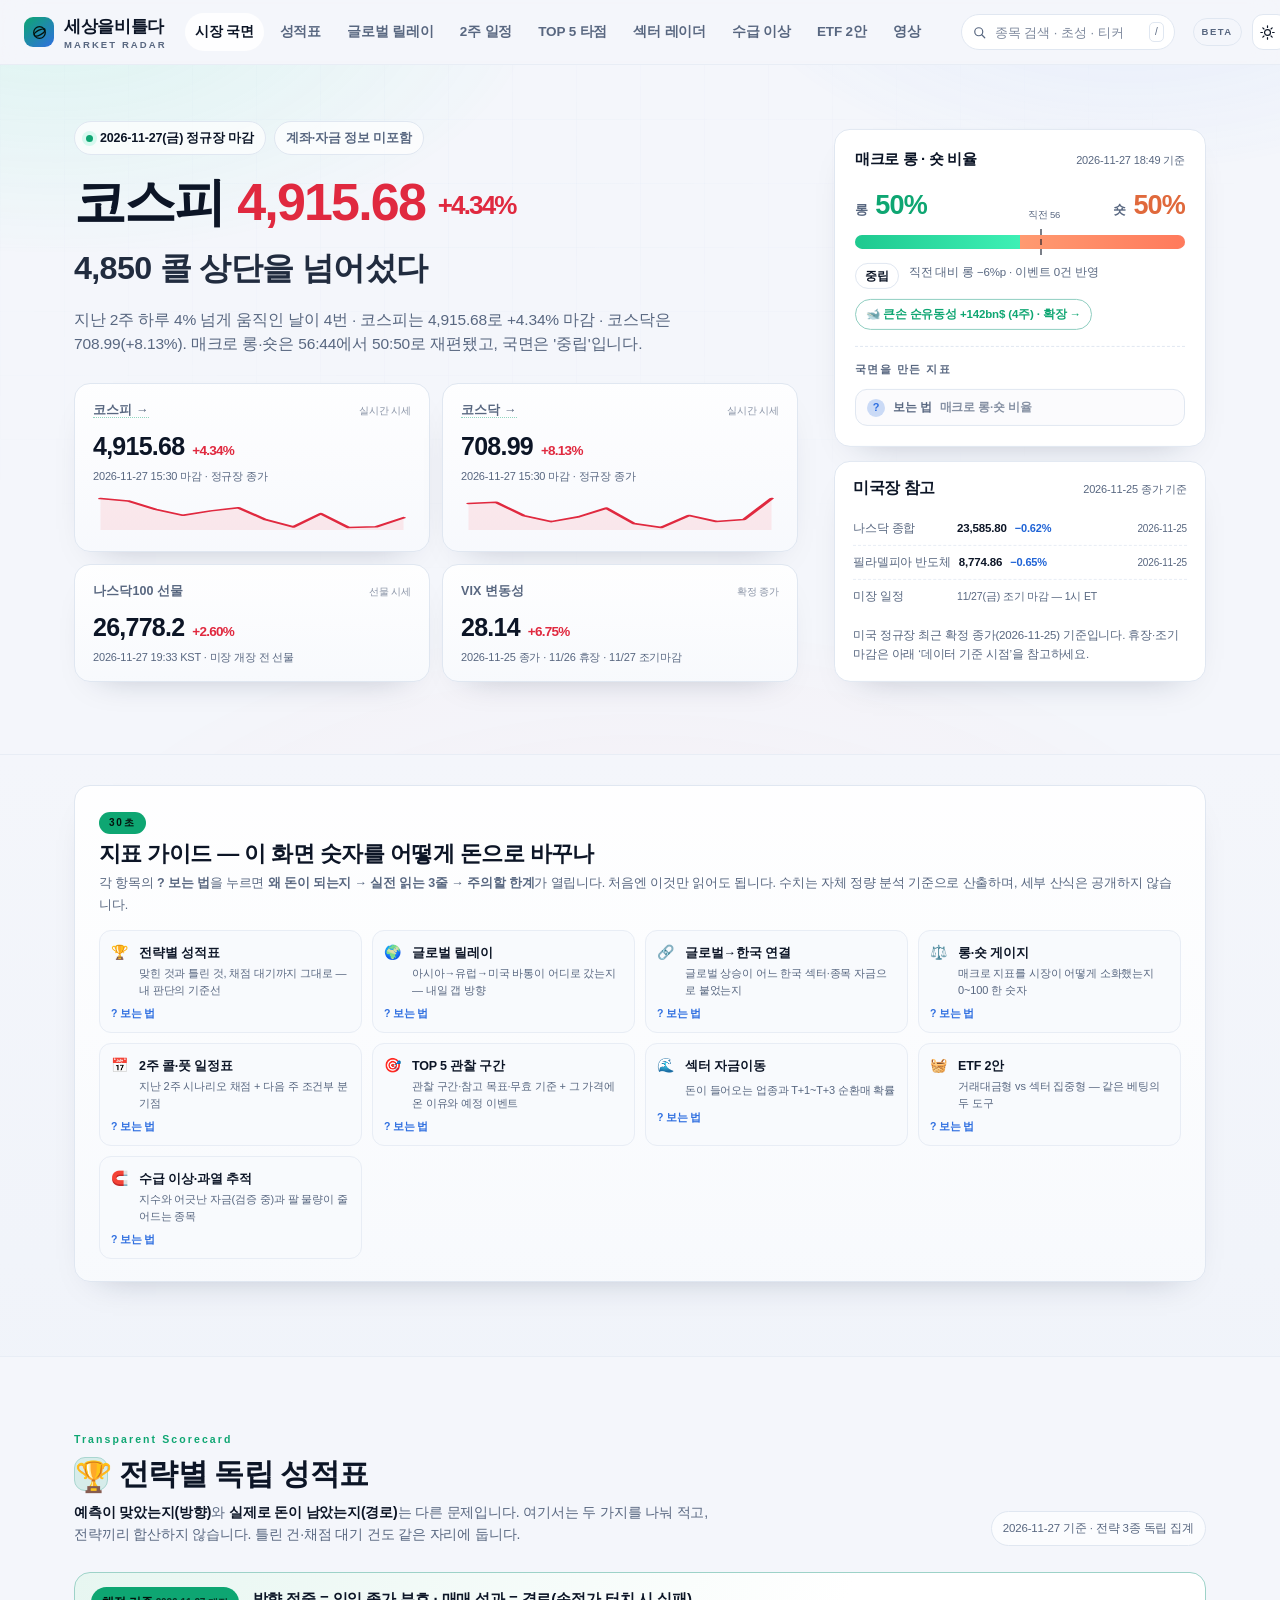
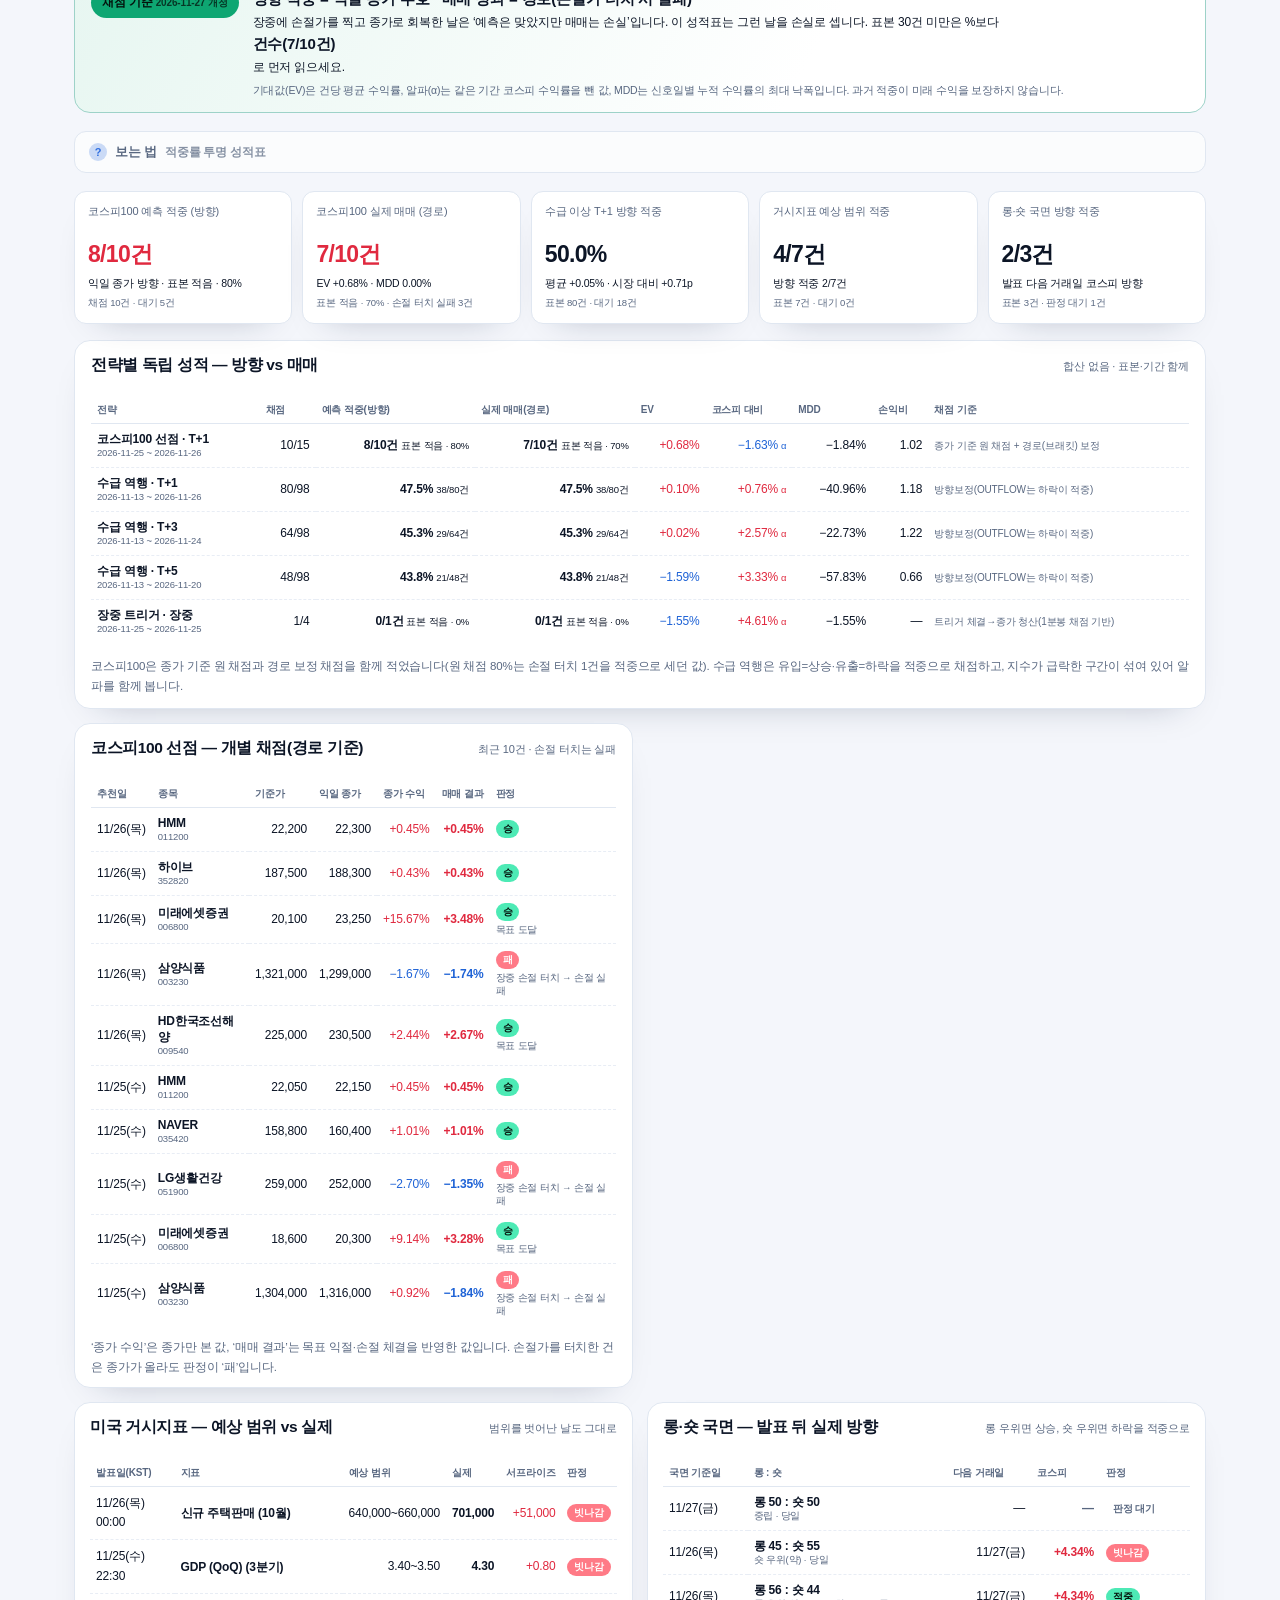
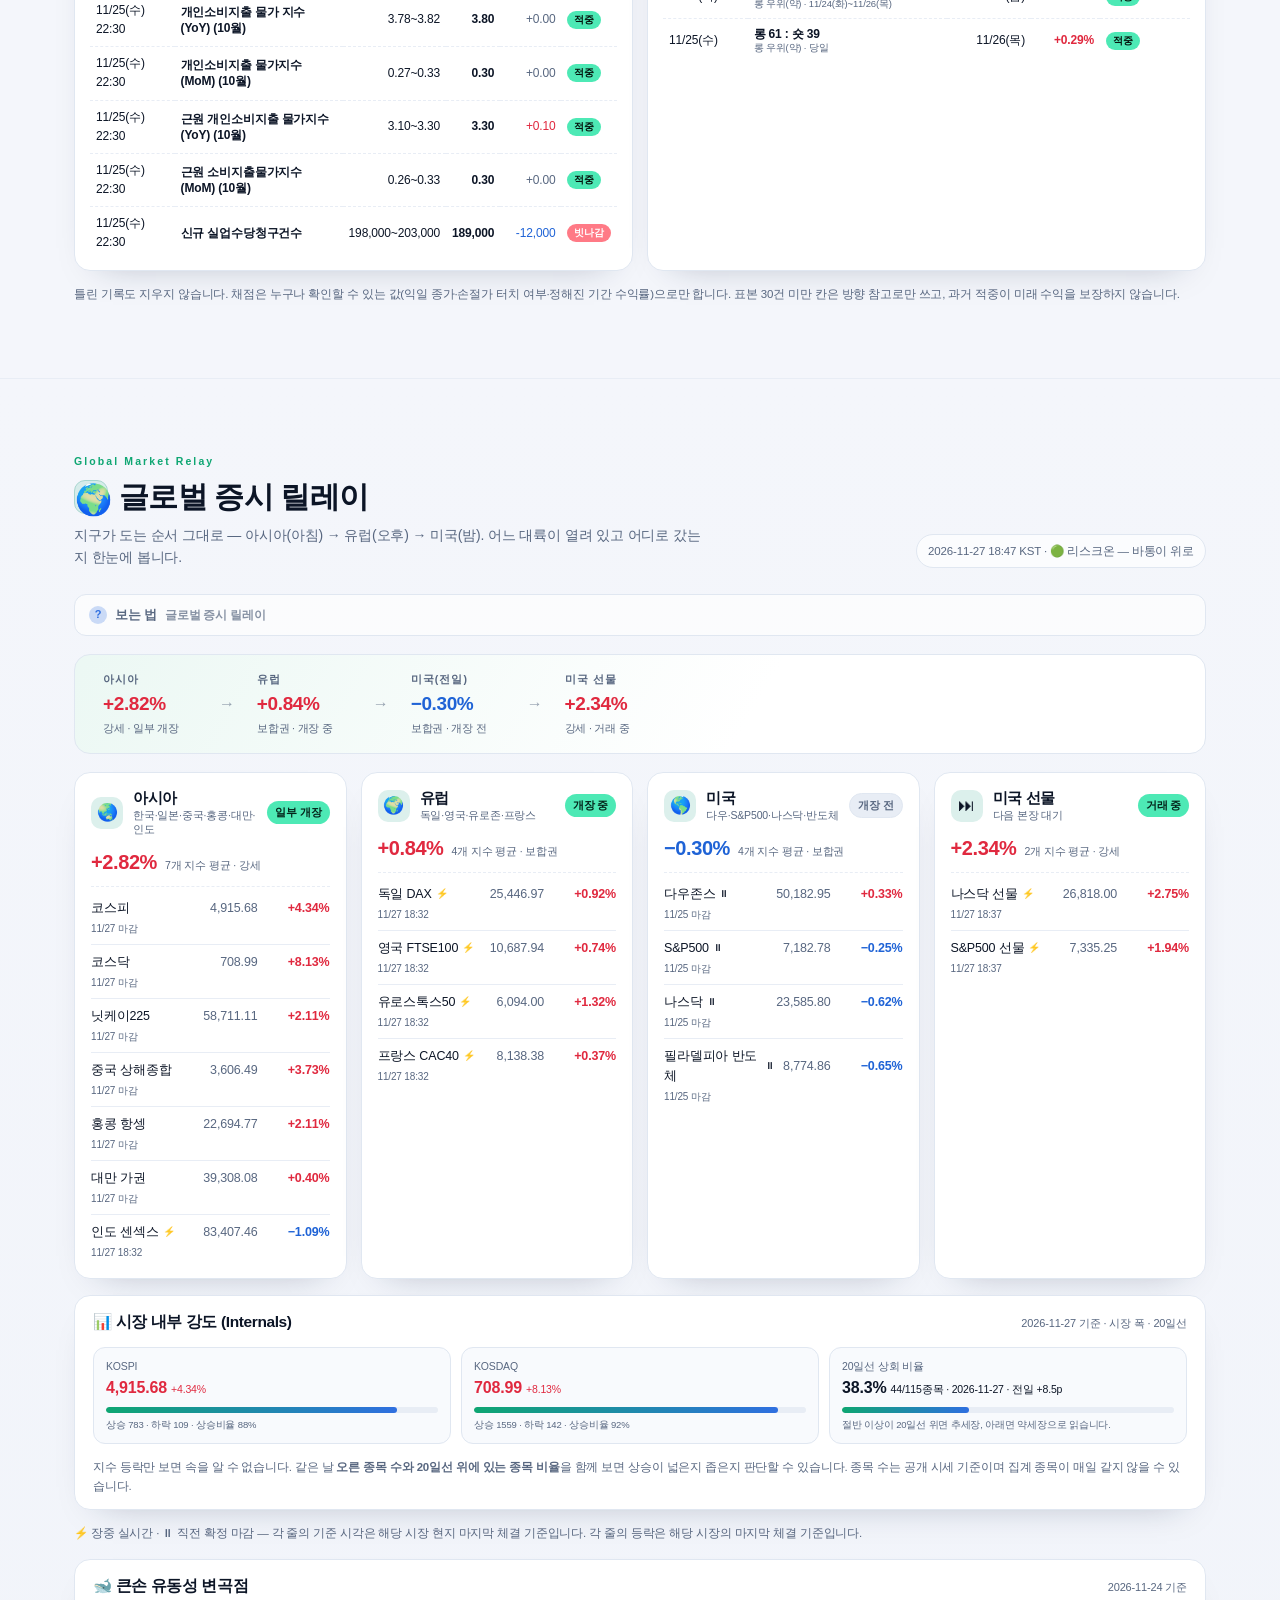
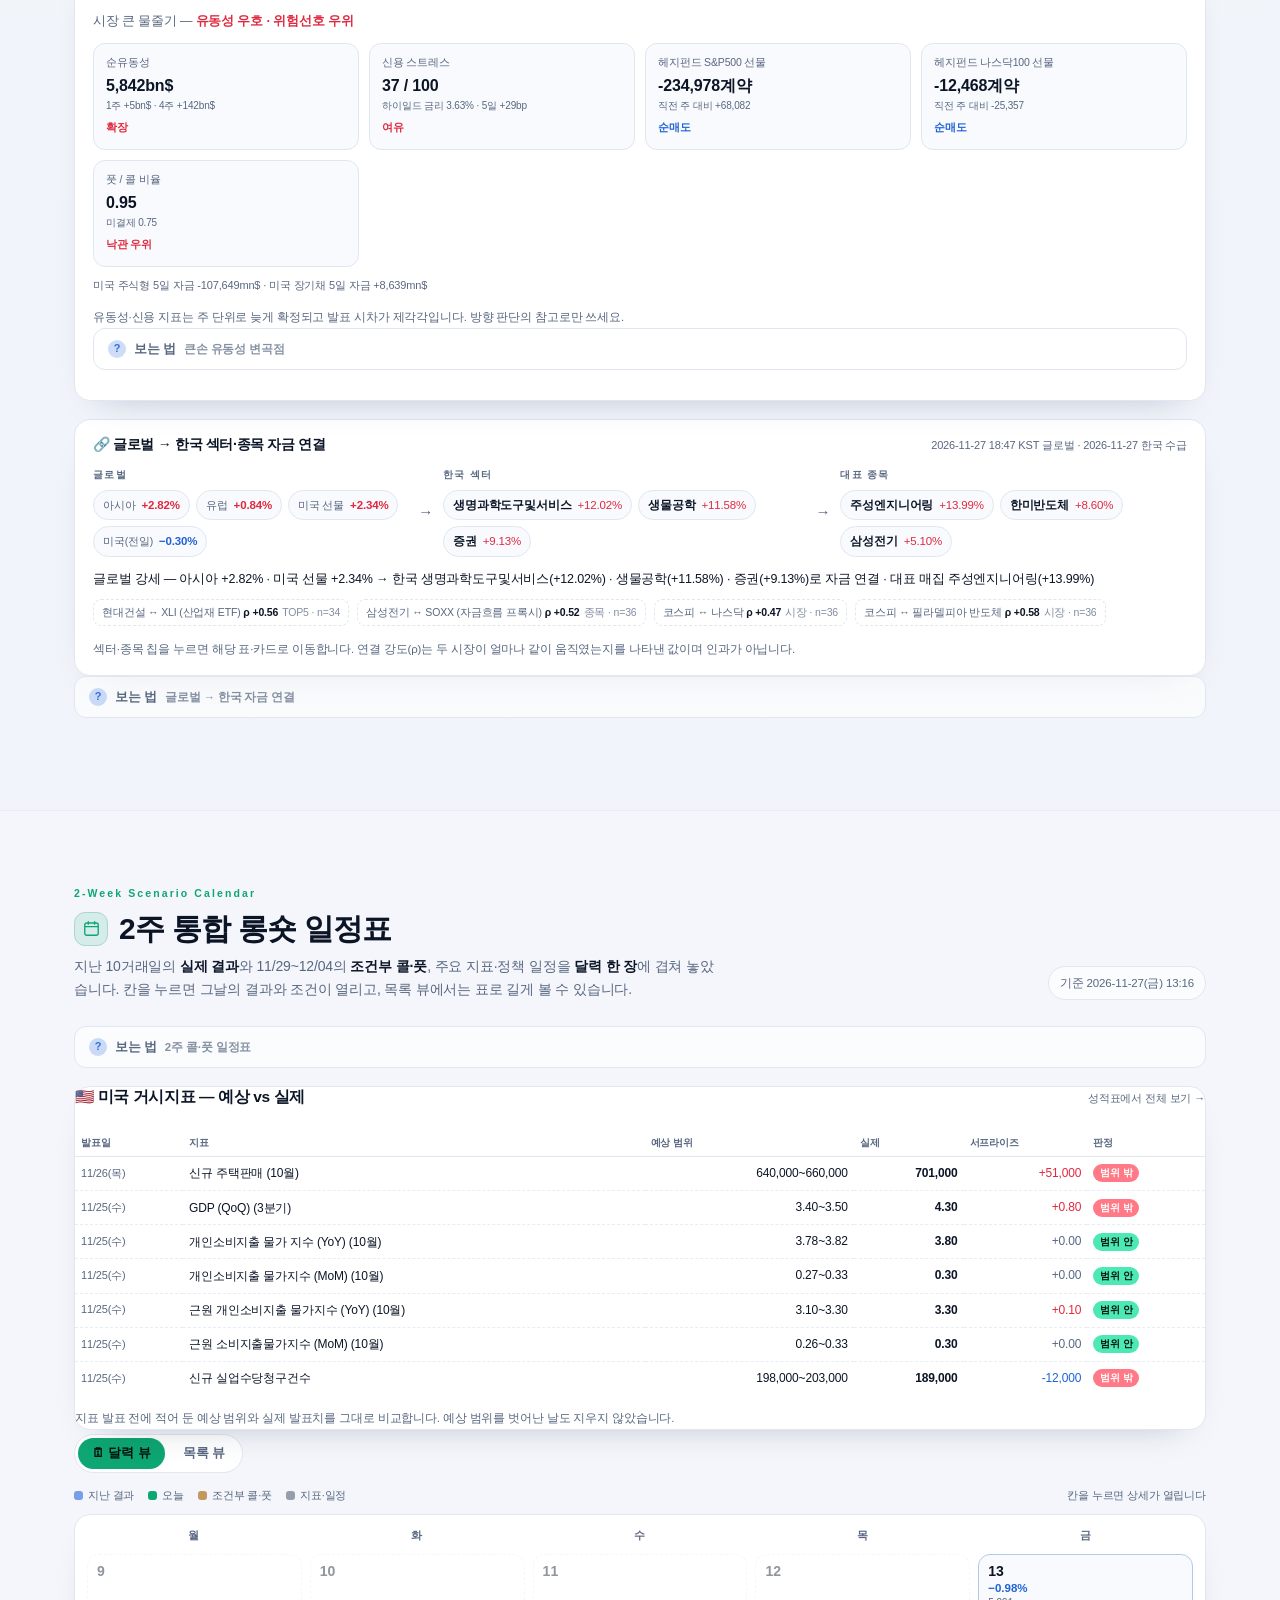
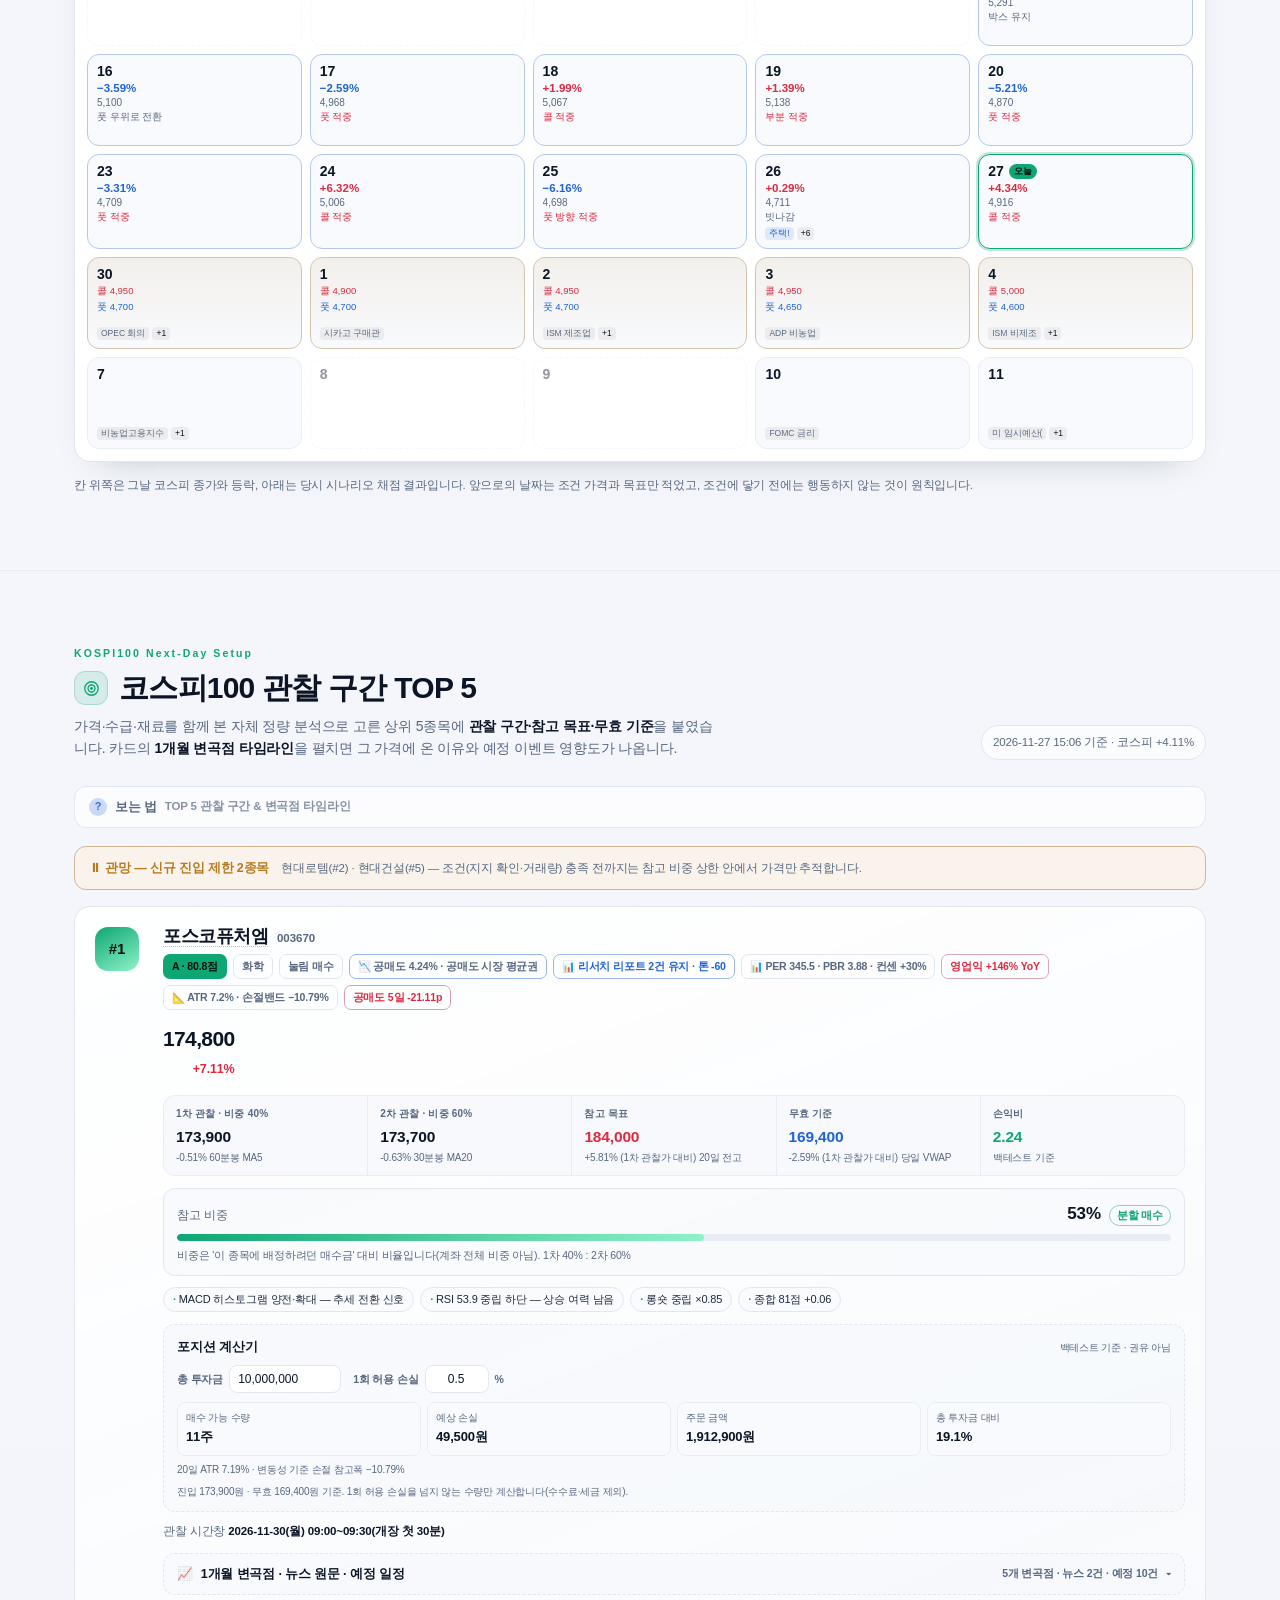
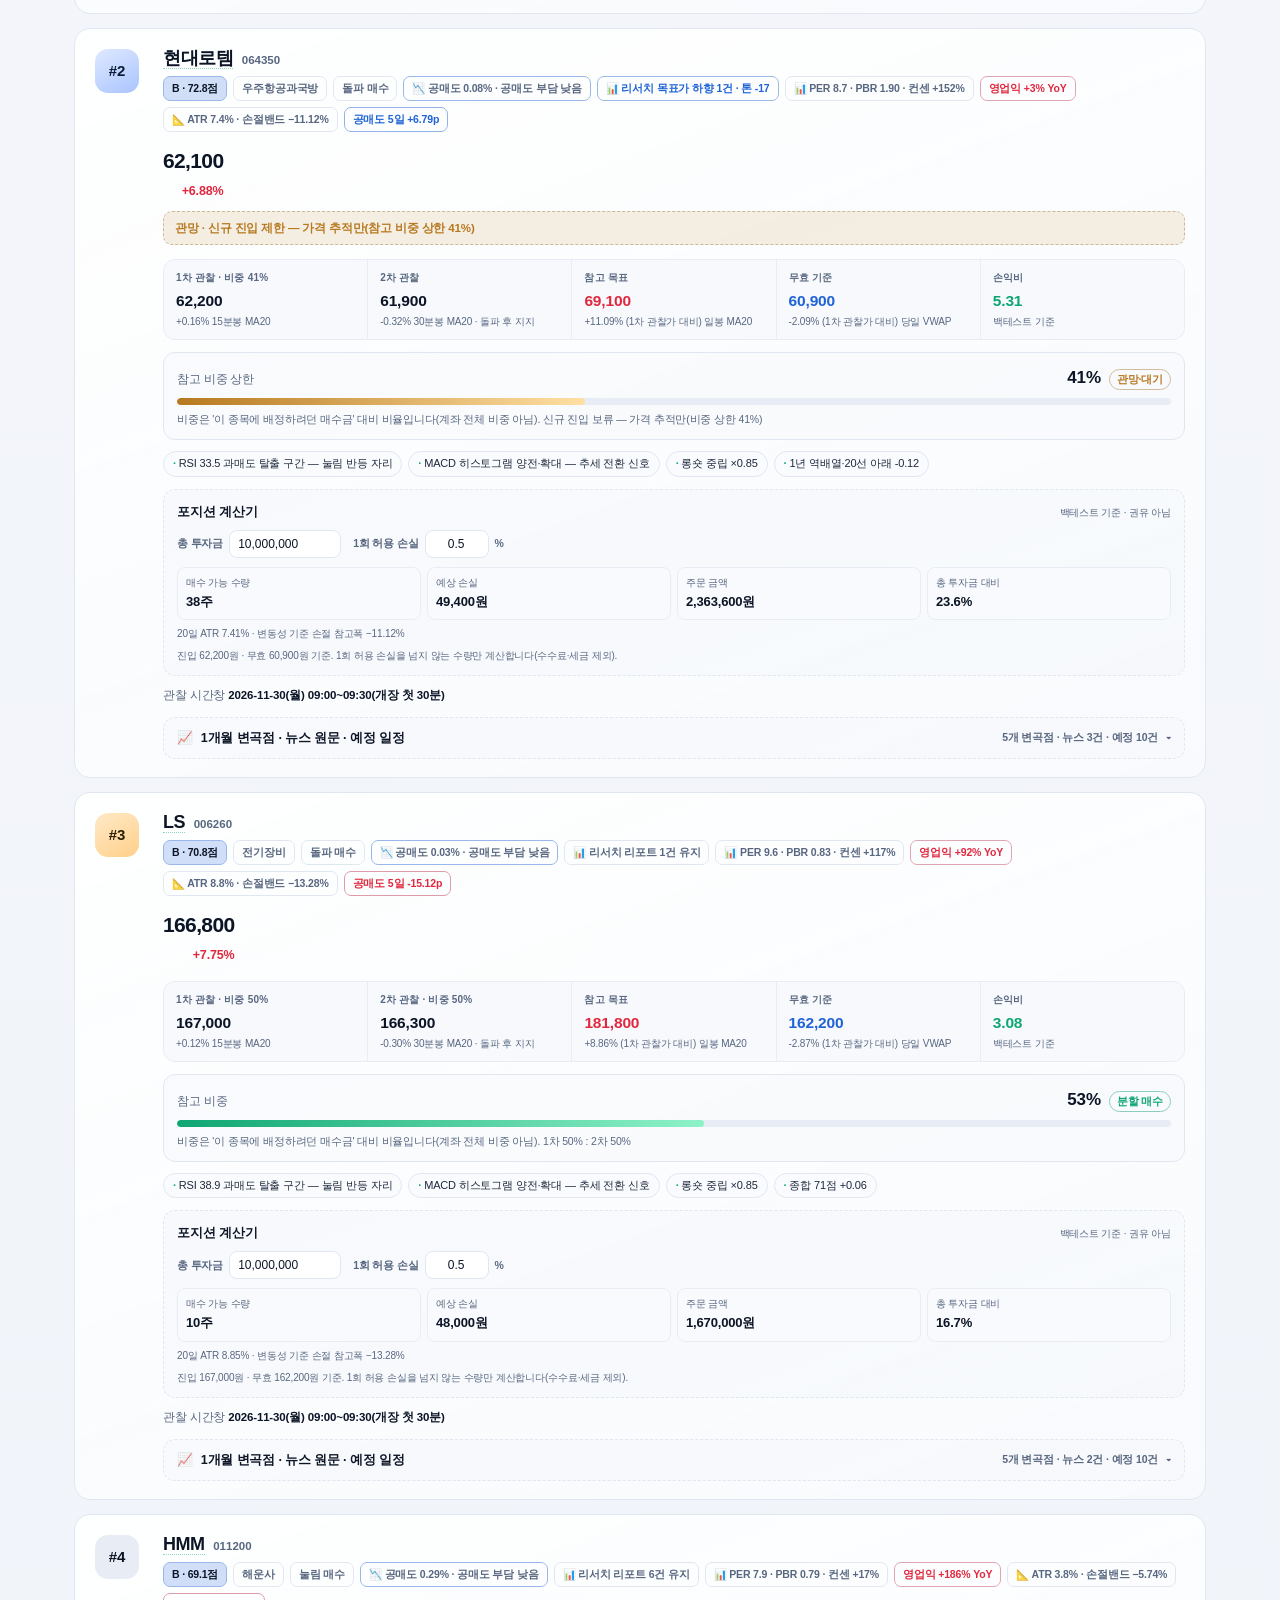
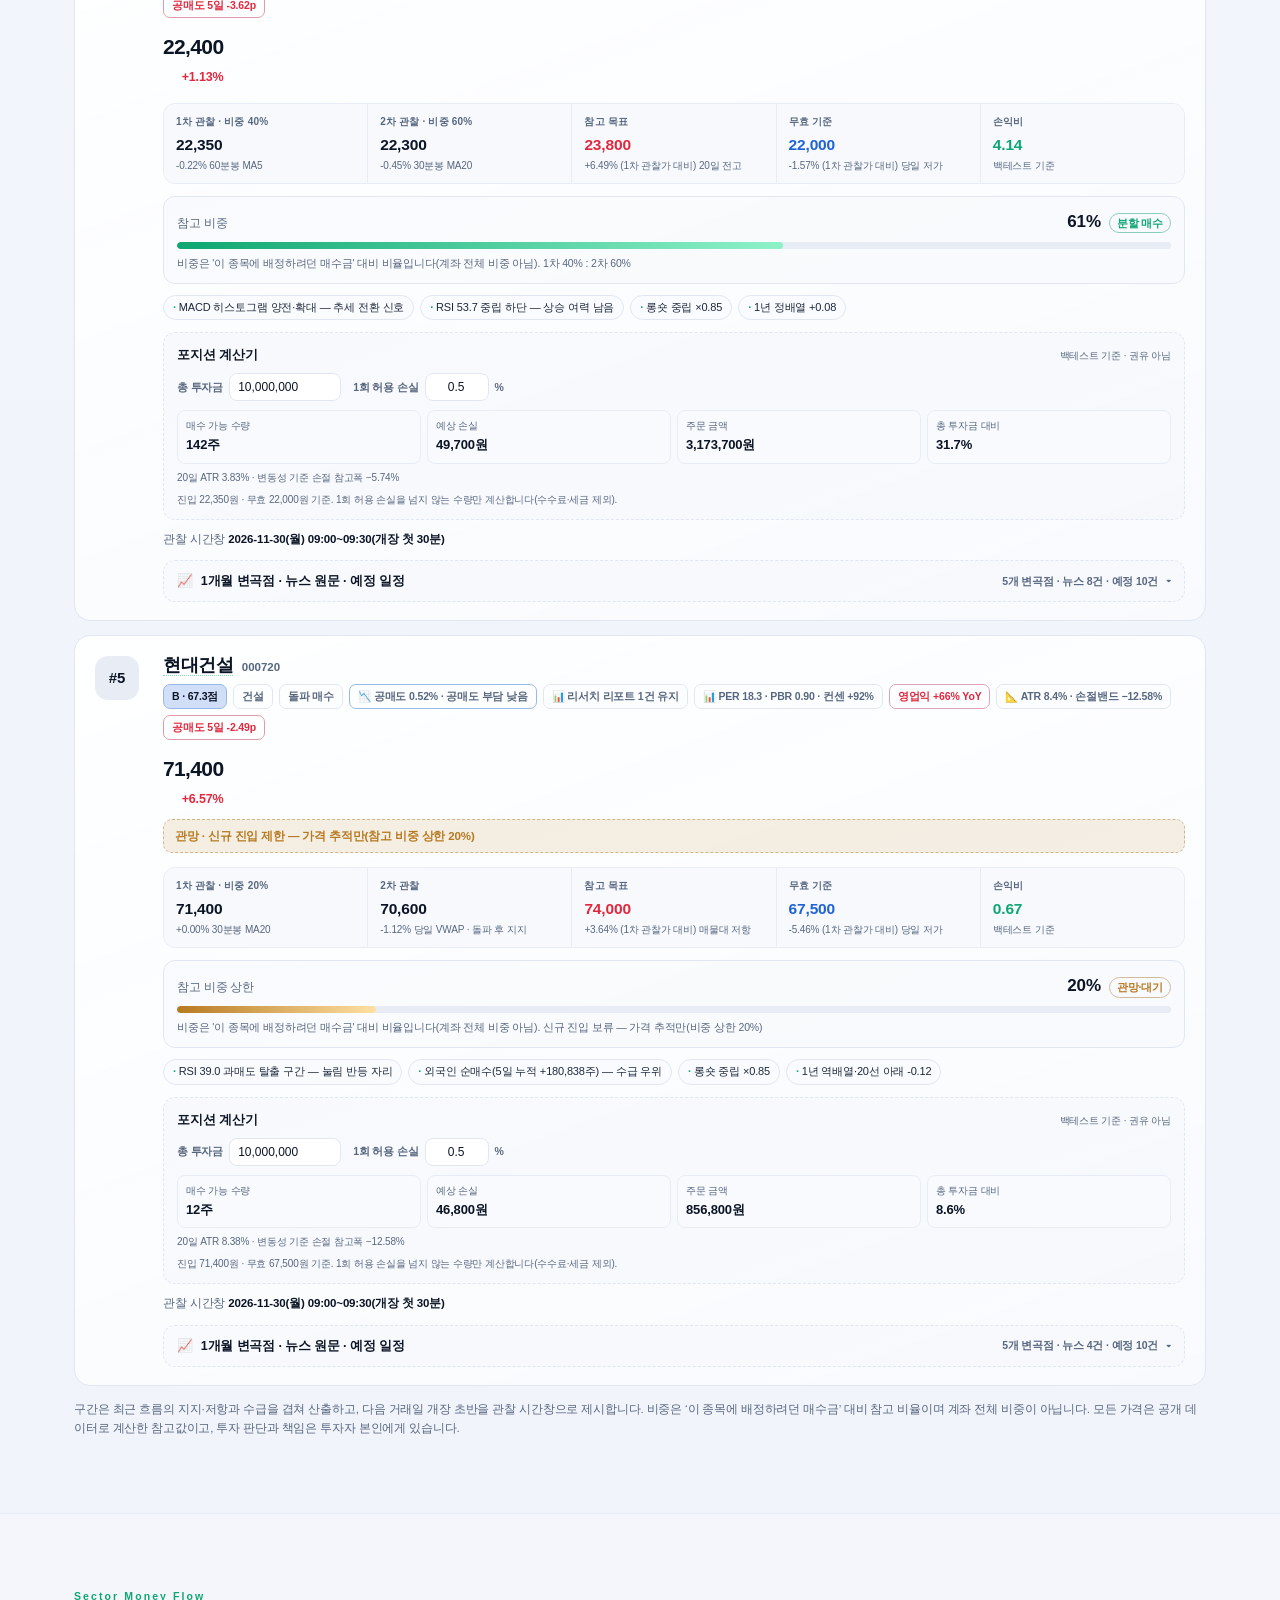
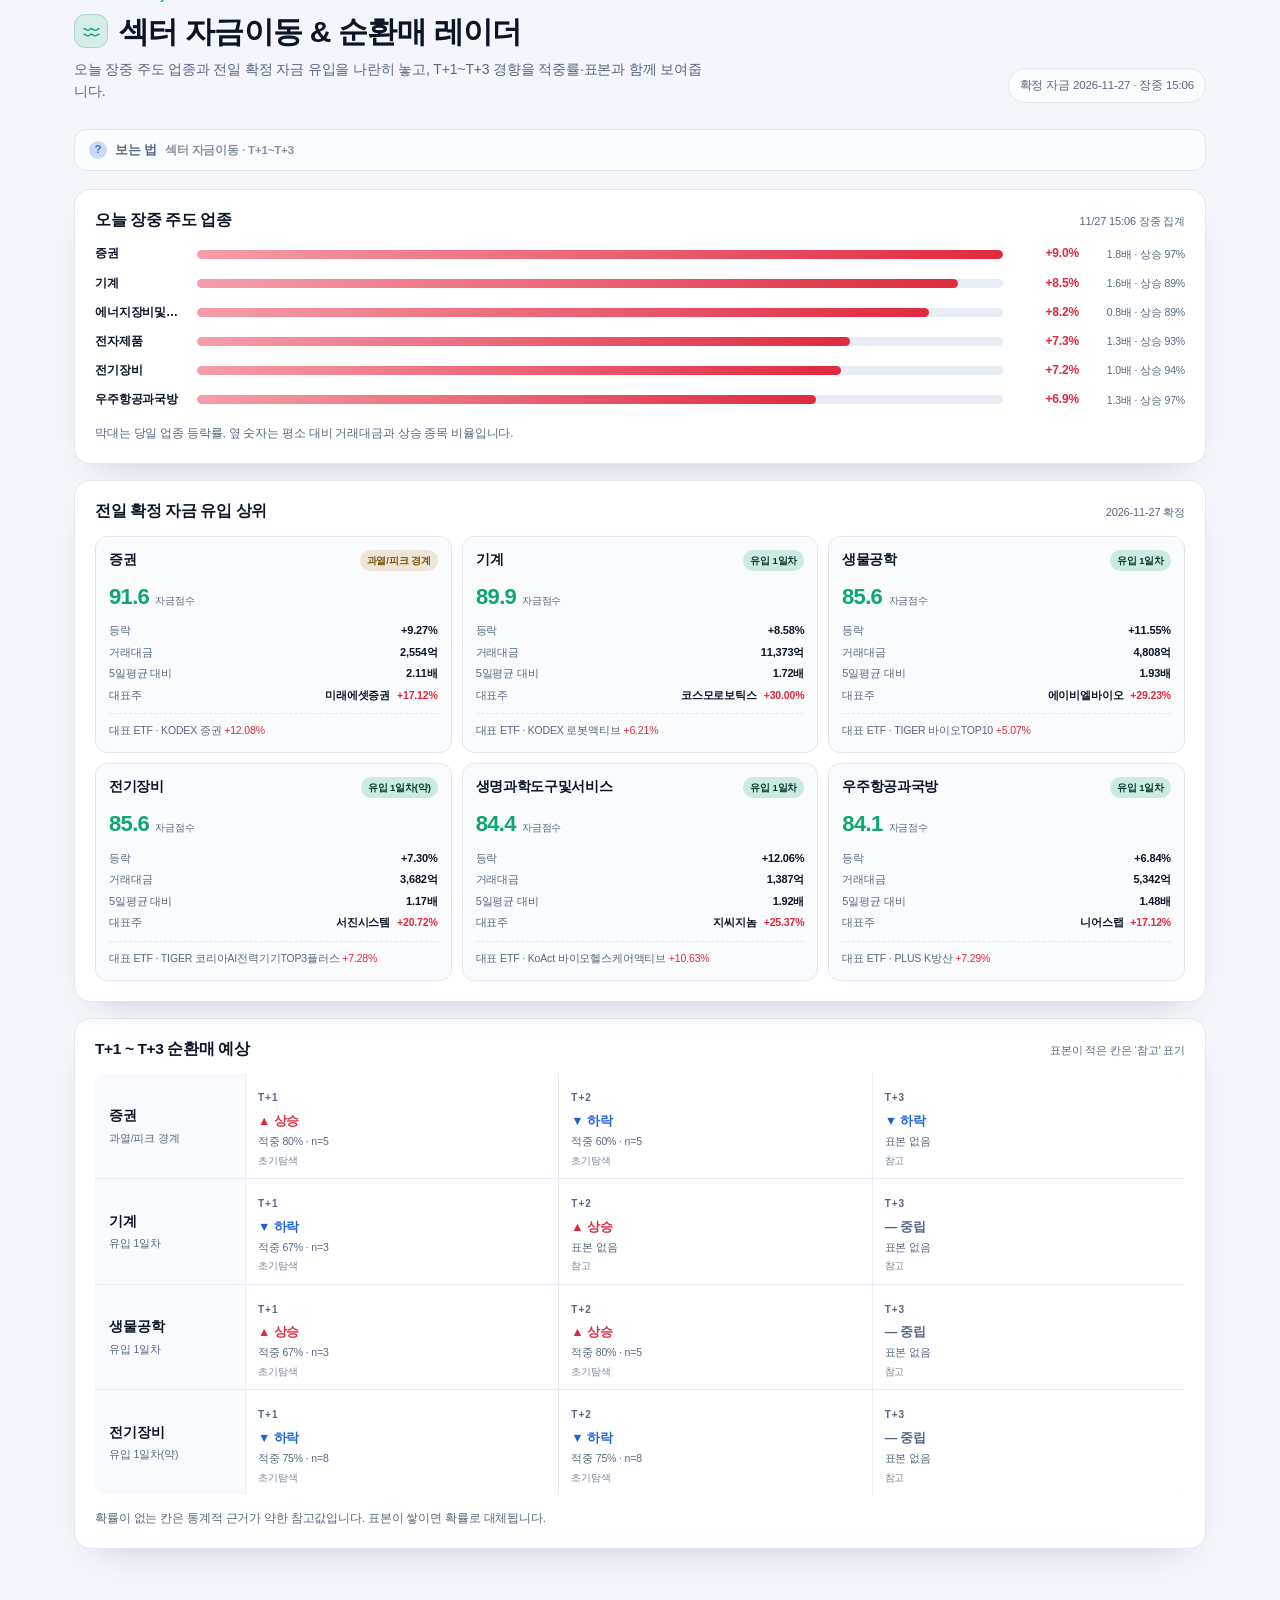
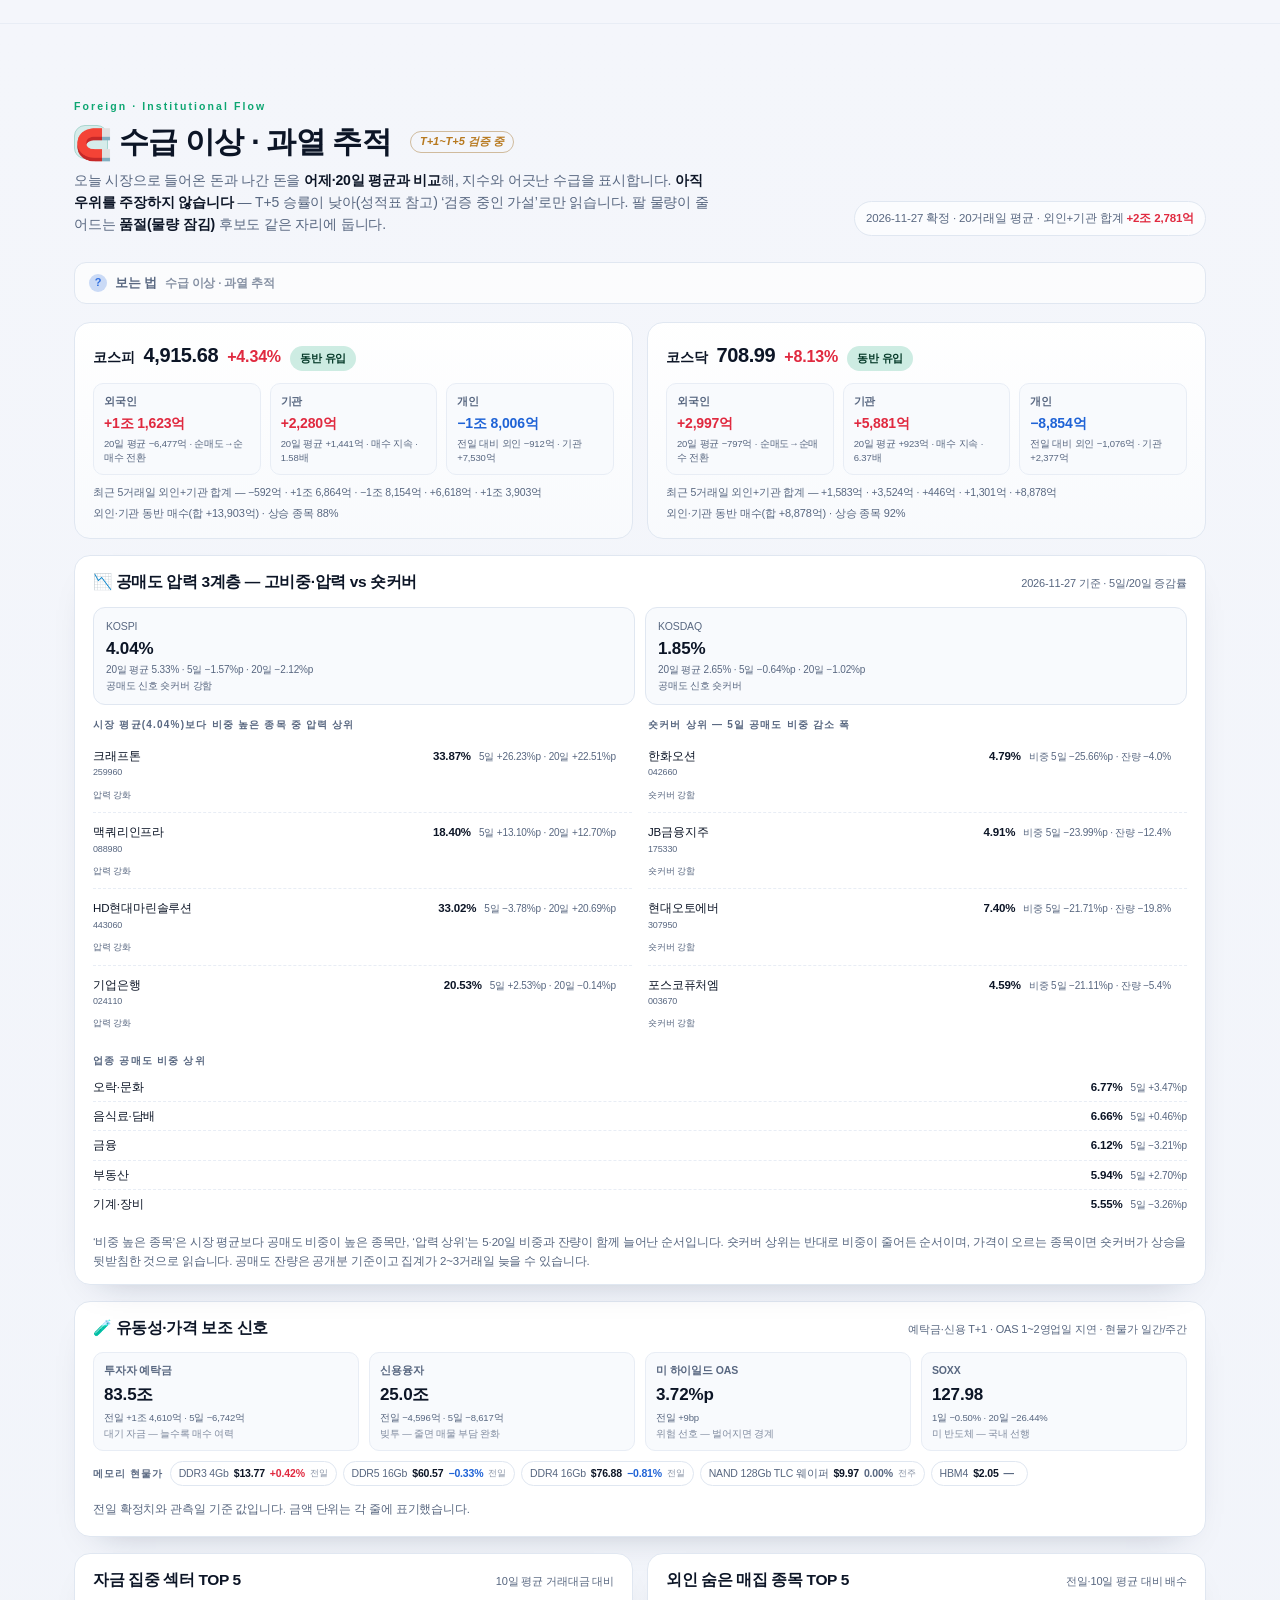
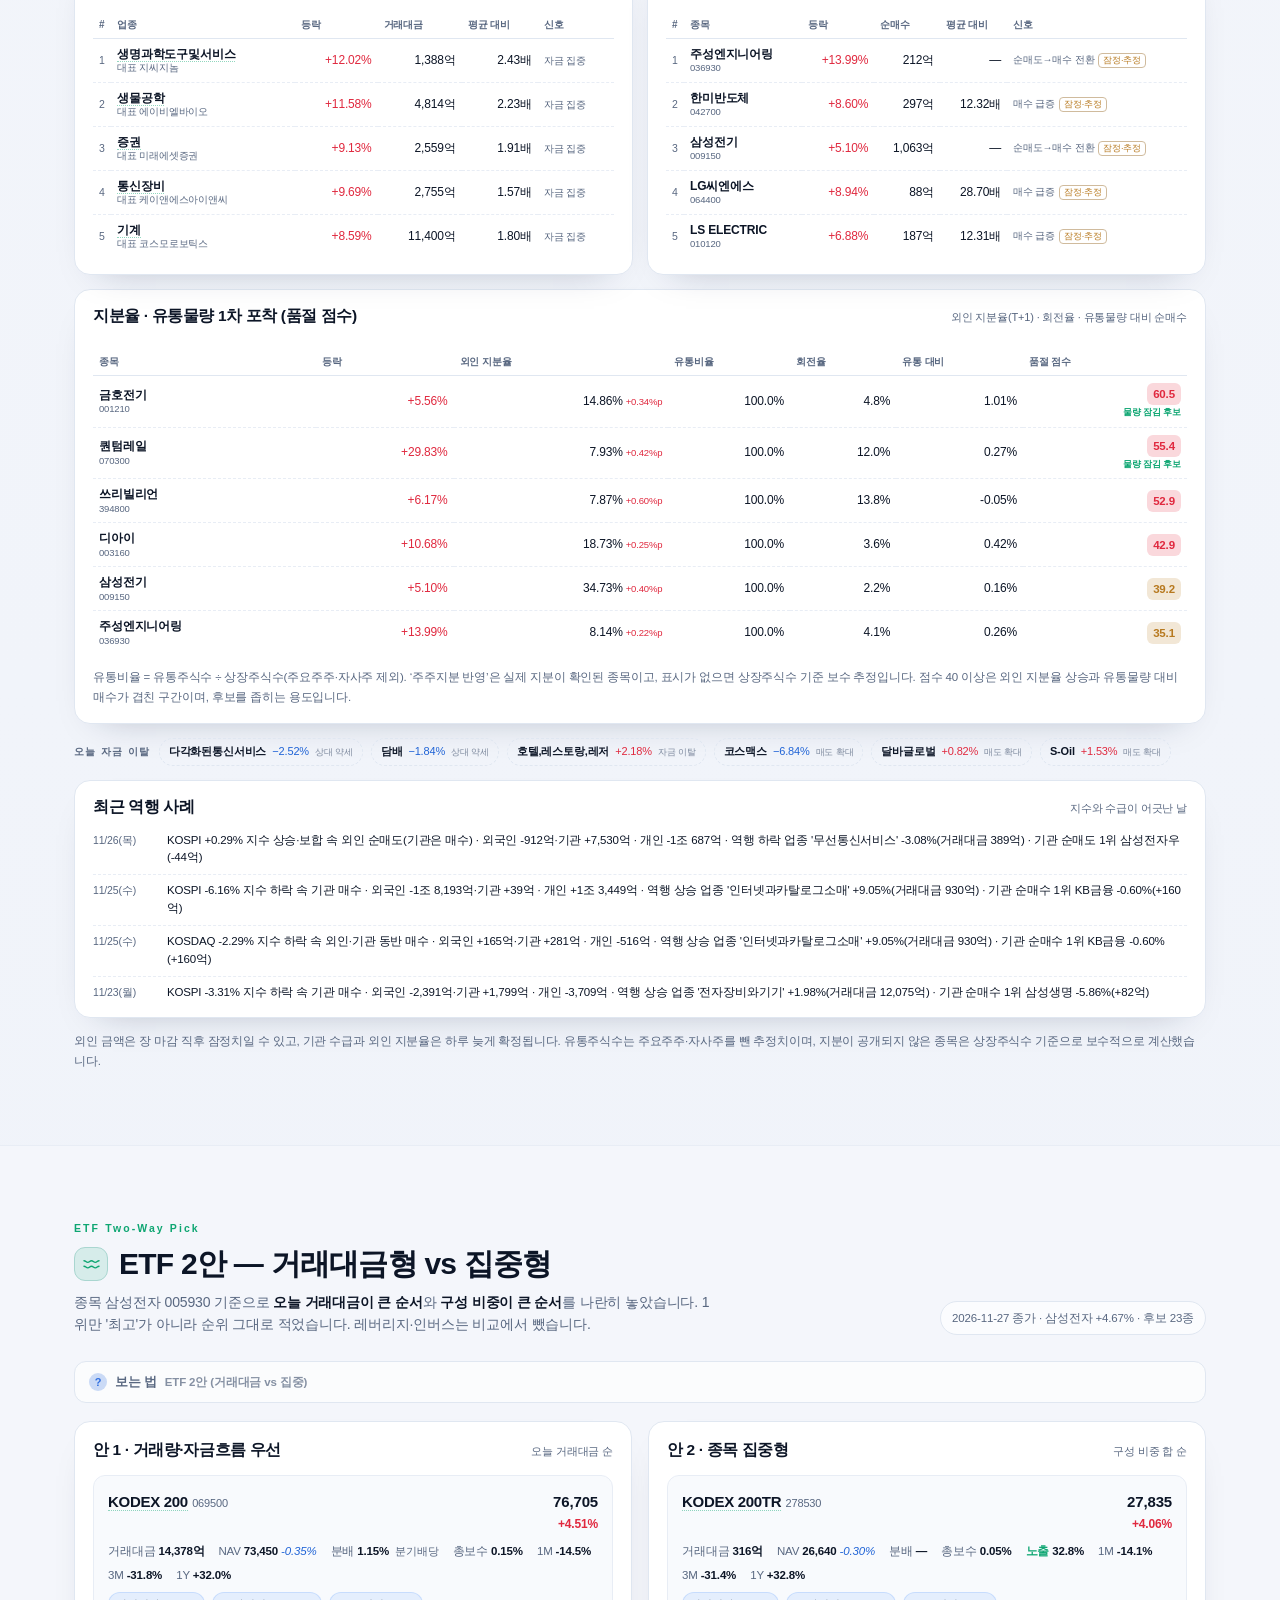
==== commit 1ef38069: "시장 레이더 자동 갱신 — 2026-11-27 19:43 KST" ====
--- a/index.html
+++ b/index.html
@@ -12,7 +12,7 @@
 <link rel="manifest" href="manifest.webmanifest">
 <link rel="icon" href="icons/favicon-32.png" sizes="32x32">
 <link rel="apple-touch-icon" href="icons/apple-touch-icon.png">
-<link rel="stylesheet" href="styles.css?v=20261127-1941">
+<link rel="stylesheet" href="styles.css?v=20261127-1943">
 </head>
 <body>
 <a class="skip" href="#calendar">본문으로 건너뛰기</a>
@@ -82,9 +82,9 @@
     </article><article class="stat">
       <div class="stat-top"><span class="stat-label">나스닥100 선물</span>
         <span class="stat-src">선물 시세</span></div>
-      <div class="stat-value">26,772.2
-        <span class="chg up">+2.57%</span></div>
-      <div class="stat-foot">2026-11-27 19:30 KST · 미장 개장 전 선물</div>
+      <div class="stat-value">26,778.2
+        <span class="chg up">+2.60%</span></div>
+      <div class="stat-foot">2026-11-27 19:33 KST · 미장 개장 전 선물</div>
       
     </article><article class="stat">
       <div class="stat-top"><span class="stat-label">VIX 변동성</span>
@@ -138,7 +138,7 @@
              수치는 자체 정량 분석 기준으로 산출하며, 세부 산식은 공개하지 않습니다.</p></div>
       </div>
       <ol class="g30-grid"><li class="g30-item"><a href="#scorecard" class="g30-main">
-          <span class="g30-ico">🏆</span><b>투명 성적표</b>
+          <span class="g30-ico">🏆</span><b>전략별 성적표</b>
           <span class="g30-line">맞힌 것과 틀린 것, 채점 대기까지 그대로 — 내 판단의 기준선</span></a>
           <a href="#g-scorecard" class="g30-more">? 보는 법</a></li><li class="g30-item"><a href="#global" class="g30-main">
           <span class="g30-ico">🌍</span><b>글로벌 릴레이</b>
@@ -153,8 +153,8 @@
           <span class="g30-ico">📅</span><b>2주 콜·풋 일정표</b>
           <span class="g30-line">지난 2주 시나리오 채점 + 다음 주 조건부 분기점</span></a>
           <a href="#g-calendar" class="g30-more">? 보는 법</a></li><li class="g30-item"><a href="#top5" class="g30-main">
-          <span class="g30-ico">🎯</span><b>TOP 5 타점·타임라인</b>
-          <span class="g30-line">진입·목표·손절·손익비 + 그 가격에 온 이유와 예정 이벤트</span></a>
+          <span class="g30-ico">🎯</span><b>TOP 5 관찰 구간</b>
+          <span class="g30-line">관찰 구간·참고 목표·무효 기준 + 그 가격에 온 이유와 예정 이벤트</span></a>
           <a href="#g-picks" class="g30-more">? 보는 법</a></li><li class="g30-item"><a href="#sectors" class="g30-main">
           <span class="g30-ico">🌊</span><b>섹터 자금이동</b>
           <span class="g30-line">돈이 들어오는 업종과 T+1~T+3 순환매 확률</span></a>
@@ -198,7 +198,7 @@
         <div class="g-row g-limit"><span class="g-k">한계</span><p>과거 적중률은 미래 수익을 보장하지 않습니다. 채점 기준은 익일 종가·정해진 기간 수익률로 단순화해 측정합니다.</p></div>
       </div>
     </details>
-    <div class="sc-grid"><div class="sc-tile"><span class="sc-label">코스피100 예측 적중 (방향)</span><b class="sc-value up">8/10건</b><em>익일 종가 방향 · 표본 적음 · 80%</em><small>채점 10건 · 대기 5건</small></div><div class="sc-tile"><span class="sc-label">코스피100 실제 매매 (경로)</span><b class="sc-value up">7/10건</b><em>EV +0.68% · MDD 0.00%</em><small>표본 적음 · 70% · 손절 터치 실패 3건</small></div><div class="sc-tile"><span class="sc-label">수급 역행 T+1 방향 적중</span><b class="sc-value ">50.0%</b><em>평균 +0.05% · 시장 대비 +0.71p</em><small>표본 80건 · 대기 18건</small></div><div class="sc-tile"><span class="sc-label">거시지표 예상 범위 적중</span><b class="sc-value ">4/7건</b><em>방향 적중 2/7건</em><small>표본 7건 · 대기 0건</small></div><div class="sc-tile"><span class="sc-label">롱·숏 국면 방향 적중</span><b class="sc-value ">2/3건</b><em>발표 다음 거래일 코스피 방향</em><small>표본 3건 · 판정 대기 1건</small></div></div>
+    <div class="sc-grid"><div class="sc-tile"><span class="sc-label">코스피100 예측 적중 (방향)</span><b class="sc-value up">8/10건</b><em>익일 종가 방향 · 표본 적음 · 80%</em><small>채점 10건 · 대기 5건</small></div><div class="sc-tile"><span class="sc-label">코스피100 실제 매매 (경로)</span><b class="sc-value up">7/10건</b><em>EV +0.68% · MDD 0.00%</em><small>표본 적음 · 70% · 손절 터치 실패 3건</small></div><div class="sc-tile"><span class="sc-label">수급 이상 T+1 방향 적중</span><b class="sc-value ">50.0%</b><em>평균 +0.05% · 시장 대비 +0.71p</em><small>표본 80건 · 대기 18건</small></div><div class="sc-tile"><span class="sc-label">거시지표 예상 범위 적중</span><b class="sc-value ">4/7건</b><em>방향 적중 2/7건</em><small>표본 7건 · 대기 0건</small></div><div class="sc-tile"><span class="sc-label">롱·숏 국면 방향 적중</span><b class="sc-value ">2/3건</b><em>발표 다음 거래일 코스피 방향</em><small>표본 3건 · 판정 대기 1건</small></div></div>
 
     <div class="card sc-table">
       <div class="card-head"><h3>전략별 독립 성적 — 방향 vs 매매</h3>
@@ -762,10 +762,10 @@
       <span class="asof-chip">2026-11-27 15:06 기준 · 코스피 +4.11%</span>
     </div>
     <details class="guide" id="g-picks">
-      <summary><span class="q">?</span>보는 법<em>TOP 5 타점 &amp; 변곡점 타임라인</em></summary>
+      <summary><span class="q">?</span>보는 법<em>TOP 5 관찰 구간 &amp; 변곡점 타임라인</em></summary>
       <div class="g-body">
-        <div class="g-row"><span class="g-k">왜 돈이 되나</span><p>선점 후보 상위 종목의 진입가·목표·손절을 손익비까지 제시했고, 타임라인은 그 종목이 왜 지금 가격에 왔는지(변곡점 당일 등락과 재료)와 앞으로 무엇이 예정돼 있는지를 한 화면에 붙여 줍니다.</p></div>
-        <div class="g-row"><span class="g-k">실전 읽는 법</span><ol><li>1차·2차 진입은 &#x27;지금 사라&#x27;가 아니라 가격이 닿았을 때의 분할 계획입니다. 1차만 닿으면 1차 비중만 씁니다.</li><li>타임라인에서 과거 급등·급락일의 등락률과 재료를 보고, 같은 재료가 반복될 자리를 표시해 둡니다.</li><li>다가오는 이벤트의 영향도가 &#x27;높음&#x27;이면 그날 전후로 비중을 줄이거나 손절 폭을 넓힙니다.</li></ol></div>
+        <div class="g-row"><span class="g-k">왜 돈이 되나</span><p>선점 후보 상위 종목의 관찰 구간·참고 목표·무효 기준을 백테스트 기준으로 정리했고, 타임라인은 그 종목이 왜 지금 가격에 왔는지(변곡점 당일 등락과 재료)와 앞으로 무엇이 예정돼 있는지를 한 화면에 붙여 줍니다.</p></div>
+        <div class="g-row"><span class="g-k">실전 읽는 법</span><ol><li>1차·2차 관찰 구간은 &#x27;지금 사라&#x27;가 아니라 가격이 닿았을 때 확인할 자리입니다. 1차만 닿으면 참고 비중도 1차 몫만 봅니다.</li><li>타임라인에서 과거 급등·급락일의 등락률과 재료를 보고, 같은 재료가 반복될 자리를 표시해 둡니다.</li><li>다가오는 이벤트의 영향도가 &#x27;높음&#x27;이면 그날 전후로 참고 비중을 낮추거나 무효 기준을 넓게 잡습니다.</li></ol></div>
         <div class="g-row g-limit"><span class="g-k">한계</span><p>영향도는 이 종목이 평소 어느 축에 민감한지로 매긴 참고 등급이며, 개별 악재·호재 자체를 예측하지 않습니다.</p></div>
       </div>
     </details>
@@ -795,7 +795,7 @@
 
         <div class="plan">
           <div class="cell"><span>1차 관찰 · 비중 40%</span>
-            <b>173,900</b><em>-0.51% 15분봉 MA20</em></div>
+            <b>173,900</b><em>-0.51% 60분봉 MA5</em></div>
           <div class="cell"><span>2차 관찰 · 비중 60%</span>
             <b>173,700</b><em>-0.63% 30분봉 MA20</em></div>
           <div class="cell target"><span>참고 목표</span>
@@ -833,10 +833,10 @@
         <em>5개 변곡점 · 뉴스 2건 · 예정 10건</em><span class="tf-caret">▾</span></summary>
       <div class="tl-body">
         <div class="tl-sum">
-          <span>최근 종가 <b>173,800</b></span>
+          <span>최근 종가 <b>174,000</b></span>
           <span>1개월 최고 <b>188,800</b> <em>10/19(월)</em></span>
           <span>1개월 최저 <b>152,200</b> <em>11/9(월)</em></span>
-          <span class="tl-spark"><svg class="spark " viewBox="0 0 128 40" preserveAspectRatio="none" aria-hidden="true"><path class="spark-area" d="M3.0,40.0 L3.0,3.0 L7.2,14.1 L11.4,10.5 L15.6,22.9 L19.8,29.7 L24.0,33.3 L28.2,28.3 L32.4,22.2 L36.7,27.8 L40.9,29.6 L45.1,21.6 L49.3,24.4 L53.5,10.0 L57.7,15.3 L61.9,27.4 L66.1,37.0 L70.3,23.7 L74.5,13.8 L78.7,18.0 L82.9,16.2 L87.1,20.6 L91.3,25.5 L95.6,23.0 L99.8,23.8 L104.0,32.0 L108.2,36.1 L112.4,25.3 L116.6,29.0 L120.8,26.3 L125.0,16.9 L125.0,40.0 Z"/><polyline class="spark-line" points="3.0,3.0 7.2,14.1 11.4,10.5 15.6,22.9 19.8,29.7 24.0,33.3 28.2,28.3 32.4,22.2 36.7,27.8 40.9,29.6 45.1,21.6 49.3,24.4 53.5,10.0 57.7,15.3 61.9,27.4 66.1,37.0 70.3,23.7 74.5,13.8 78.7,18.0 82.9,16.2 87.1,20.6 91.3,25.5 95.6,23.0 99.8,23.8 104.0,32.0 108.2,36.1 112.4,25.3 116.6,29.0 120.8,26.3 125.0,16.9"/></svg></span>
+          <span class="tl-spark"><svg class="spark " viewBox="0 0 128 40" preserveAspectRatio="none" aria-hidden="true"><path class="spark-area" d="M3.0,40.0 L3.0,3.0 L7.2,14.1 L11.4,10.5 L15.6,22.9 L19.8,29.7 L24.0,33.3 L28.2,28.3 L32.4,22.2 L36.7,27.8 L40.9,29.6 L45.1,21.6 L49.3,24.4 L53.5,10.0 L57.7,15.3 L61.9,27.4 L66.1,37.0 L70.3,23.7 L74.5,13.8 L78.7,18.0 L82.9,16.2 L87.1,20.6 L91.3,25.5 L95.6,23.0 L99.8,23.8 L104.0,32.0 L108.2,36.1 L112.4,25.3 L116.6,29.0 L120.8,26.3 L125.0,16.7 L125.0,40.0 Z"/><polyline class="spark-line" points="3.0,3.0 7.2,14.1 11.4,10.5 15.6,22.9 19.8,29.7 24.0,33.3 28.2,28.3 32.4,22.2 36.7,27.8 40.9,29.6 45.1,21.6 49.3,24.4 53.5,10.0 57.7,15.3 61.9,27.4 66.1,37.0 70.3,23.7 74.5,13.8 78.7,18.0 82.9,16.2 87.1,20.6 91.3,25.5 95.6,23.0 99.8,23.8 104.0,32.0 108.2,36.1 112.4,25.3 116.6,29.0 120.8,26.3 125.0,16.7"/></svg></span>
         </div>
         <ol class="tlp-list"><li class="tlp">
           <div class="tlp-head">
@@ -1066,10 +1066,10 @@
         <em>5개 변곡점 · 뉴스 3건 · 예정 10건</em><span class="tf-caret">▾</span></summary>
       <div class="tl-body">
         <div class="tl-sum">
-          <span>최근 종가 <b>62,400</b></span>
+          <span>최근 종가 <b>62,300</b></span>
           <span>1개월 최고 <b>99,600</b> <em>10/19(월)</em></span>
           <span>1개월 최저 <b>57,700</b> <em>11/25(수)</em></span>
-          <span class="tl-spark"><svg class="spark " viewBox="0 0 128 40" preserveAspectRatio="none" aria-hidden="true"><path class="spark-area" d="M3.0,40.0 L3.0,3.0 L7.2,14.6 L11.4,12.0 L15.6,15.0 L19.8,17.6 L24.0,20.1 L28.2,19.0 L32.4,16.8 L36.7,19.8 L40.9,22.9 L45.1,20.0 L49.3,20.8 L53.5,18.8 L57.7,22.8 L61.9,25.9 L66.1,27.4 L70.3,25.2 L74.5,23.5 L78.7,24.4 L82.9,26.0 L87.1,27.7 L91.3,30.2 L95.6,29.4 L99.8,29.8 L104.0,34.3 L108.2,36.8 L112.4,36.5 L116.6,37.0 L120.8,36.5 L125.0,33.2 L125.0,40.0 Z"/><polyline class="spark-line" points="3.0,3.0 7.2,14.6 11.4,12.0 15.6,15.0 19.8,17.6 24.0,20.1 28.2,19.0 32.4,16.8 36.7,19.8 40.9,22.9 45.1,20.0 49.3,20.8 53.5,18.8 57.7,22.8 61.9,25.9 66.1,27.4 70.3,25.2 74.5,23.5 78.7,24.4 82.9,26.0 87.1,27.7 91.3,30.2 95.6,29.4 99.8,29.8 104.0,34.3 108.2,36.8 112.4,36.5 116.6,37.0 120.8,36.5 125.0,33.2"/></svg></span>
+          <span class="tl-spark"><svg class="spark " viewBox="0 0 128 40" preserveAspectRatio="none" aria-hidden="true"><path class="spark-area" d="M3.0,40.0 L3.0,3.0 L7.2,14.6 L11.4,12.0 L15.6,15.0 L19.8,17.6 L24.0,20.1 L28.2,19.0 L32.4,16.8 L36.7,19.8 L40.9,22.9 L45.1,20.0 L49.3,20.8 L53.5,18.8 L57.7,22.8 L61.9,25.9 L66.1,27.4 L70.3,25.2 L74.5,23.5 L78.7,24.4 L82.9,26.0 L87.1,27.7 L91.3,30.2 L95.6,29.4 L99.8,29.8 L104.0,34.3 L108.2,36.8 L112.4,36.5 L116.6,37.0 L120.8,36.5 L125.0,33.3 L125.0,40.0 Z"/><polyline class="spark-line" points="3.0,3.0 7.2,14.6 11.4,12.0 15.6,15.0 19.8,17.6 24.0,20.1 28.2,19.0 32.4,16.8 36.7,19.8 40.9,22.9 45.1,20.0 49.3,20.8 53.5,18.8 57.7,22.8 61.9,25.9 66.1,27.4 70.3,25.2 74.5,23.5 78.7,24.4 82.9,26.0 87.1,27.7 91.3,30.2 95.6,29.4 99.8,29.8 104.0,34.3 108.2,36.8 112.4,36.5 116.6,37.0 120.8,36.5 125.0,33.3"/></svg></span>
         </div>
         <ol class="tlp-list"><li class="tlp">
           <div class="tlp-head">
@@ -1130,7 +1130,7 @@
             <p class="tlp-cause"><a class="n-link" href="https://kr.investing.com/economic-calendar/services-pmi-1062" target="_blank" rel="noopener noreferrer">서비스 구매관리자지수 54.7 · 제조업 구매관리자지수 54.5<span class="n-go">↗</span></a><span class="n-src">경제 일정</span></p></li><li class="tlp">
           <div class="tlp-head">
             <span class="tlp-date">11/27(금)</span>
-            <span class="tlp-move up">+7.03%</span>
+            <span class="tlp-move up">+6.86%</span>
             <b class="tlp-kind">급등</b>
             <span class="tlp-imp imp-high">영향 상 ▲</span>
           </div>
@@ -1299,10 +1299,10 @@
         <em>5개 변곡점 · 뉴스 2건 · 예정 10건</em><span class="tf-caret">▾</span></summary>
       <div class="tl-body">
         <div class="tl-sum">
-          <span>최근 종가 <b>167,400</b></span>
+          <span>최근 종가 <b>167,200</b></span>
           <span>1개월 최고 <b>235,500</b> <em>10/19(월)</em></span>
           <span>1개월 최저 <b>152,500</b> <em>11/25(수)</em></span>
-          <span class="tl-spark"><svg class="spark " viewBox="0 0 128 40" preserveAspectRatio="none" aria-hidden="true"><path class="spark-area" d="M3.0,40.0 L3.0,3.0 L7.2,11.2 L11.4,5.0 L15.6,9.1 L19.8,12.4 L24.0,14.1 L28.2,10.6 L32.4,7.9 L36.7,12.6 L40.9,18.0 L45.1,11.8 L49.3,14.7 L53.5,12.2 L57.7,21.6 L61.9,27.6 L66.1,29.4 L70.3,24.3 L74.5,21.4 L78.7,22.8 L82.9,21.6 L87.1,25.4 L91.3,29.1 L95.6,27.0 L99.8,25.1 L104.0,31.4 L108.2,32.3 L112.4,31.6 L116.6,37.0 L120.8,35.9 L125.0,30.9 L125.0,40.0 Z"/><polyline class="spark-line" points="3.0,3.0 7.2,11.2 11.4,5.0 15.6,9.1 19.8,12.4 24.0,14.1 28.2,10.6 32.4,7.9 36.7,12.6 40.9,18.0 45.1,11.8 49.3,14.7 53.5,12.2 57.7,21.6 61.9,27.6 66.1,29.4 70.3,24.3 74.5,21.4 78.7,22.8 82.9,21.6 87.1,25.4 91.3,29.1 95.6,27.0 99.8,25.1 104.0,31.4 108.2,32.3 112.4,31.6 116.6,37.0 120.8,35.9 125.0,30.9"/></svg></span>
+          <span class="tl-spark"><svg class="spark " viewBox="0 0 128 40" preserveAspectRatio="none" aria-hidden="true"><path class="spark-area" d="M3.0,40.0 L3.0,3.0 L7.2,11.2 L11.4,5.0 L15.6,9.1 L19.8,12.4 L24.0,14.1 L28.2,10.6 L32.4,7.9 L36.7,12.6 L40.9,18.0 L45.1,11.8 L49.3,14.7 L53.5,12.2 L57.7,21.6 L61.9,27.6 L66.1,29.4 L70.3,24.3 L74.5,21.4 L78.7,22.8 L82.9,21.6 L87.1,25.4 L91.3,29.1 L95.6,27.0 L99.8,25.1 L104.0,31.4 L108.2,32.3 L112.4,31.6 L116.6,37.0 L120.8,35.9 L125.0,31.0 L125.0,40.0 Z"/><polyline class="spark-line" points="3.0,3.0 7.2,11.2 11.4,5.0 15.6,9.1 19.8,12.4 24.0,14.1 28.2,10.6 32.4,7.9 36.7,12.6 40.9,18.0 45.1,11.8 49.3,14.7 53.5,12.2 57.7,21.6 61.9,27.6 66.1,29.4 70.3,24.3 74.5,21.4 78.7,22.8 82.9,21.6 87.1,25.4 91.3,29.1 95.6,27.0 99.8,25.1 104.0,31.4 108.2,32.3 112.4,31.6 116.6,37.0 120.8,35.9 125.0,31.0"/></svg></span>
         </div>
         <ol class="tlp-list"><li class="tlp">
           <div class="tlp-head">
@@ -1376,7 +1376,7 @@
             <b class="tlp-kind">유동성</b>
             <span class="f-name"><a class="n-link" href="https://kr.investing.com/economic-calendar/fed&#x27;s-balance-sheet-2145" target="_blank" rel="noopener noreferrer">연준의 대차 대조표<span class="n-go">↗</span></a></span>
             <span class="n-tags"><span class="tg">미국 지표</span><span class="tg">유동성</span></span>
-            <span class="tlp-imp lv-low">낮음 · S&amp;P500·나스닥
+            <span class="tlp-imp lv-low">낮음 · 나스닥·S&amp;P500
               <em>ρ 0.20</em></span>
           </div>
         </li><li class="tlp tl-future">
@@ -1403,7 +1403,7 @@
             <b class="tlp-kind">성장·경기</b>
             <span class="f-name"><a class="n-link" href="https://kr.investing.com/economic-calendar/chicago-pmi-38" target="_blank" rel="noopener noreferrer">시카고 구매관리자지수<span class="n-go">↗</span></a></span>
             <span class="n-tags"><span class="tg">미국 지표</span><span class="tg">성장·경기</span></span>
-            <span class="tlp-imp lv-high">높음 · 미 산업재·S&amp;P500
+            <span class="tlp-imp lv-high">높음 · 미 산업재·나스닥
               <em>ρ 0.41</em></span>
           </div>
         </li><li class="tlp tl-future">
@@ -1412,7 +1412,7 @@
             <b class="tlp-kind">성장·경기</b>
             <span class="f-name"><a class="n-link" href="https://kr.investing.com/economic-calendar/ism-manufacturing-pmi-173" target="_blank" rel="noopener noreferrer">ISM 제조업구매자지수<span class="n-go">↗</span></a></span>
             <span class="n-tags"><span class="tg">미국 지표</span><span class="tg">성장·경기</span></span>
-            <span class="tlp-imp lv-high">높음 · 미 산업재·S&amp;P500
+            <span class="tlp-imp lv-high">높음 · 미 산업재·나스닥
               <em>ρ 0.41</em></span>
           </div>
         </li><li class="tlp tl-future">
@@ -1421,7 +1421,7 @@
             <b class="tlp-kind">성장·경기</b>
             <span class="f-name"><a class="n-link" href="https://kr.investing.com/economic-calendar/manufacturing-pmi-829" target="_blank" rel="noopener noreferrer">제조업 구매관리자지수 (예상 54.5)<span class="n-go">↗</span></a></span>
             <span class="n-tags"><span class="tg">미국 지표</span><span class="tg">성장·경기</span></span>
-            <span class="tlp-imp lv-high">높음 · 미 산업재·S&amp;P500
+            <span class="tlp-imp lv-high">높음 · 미 산업재·나스닥
               <em>ρ 0.41</em></span>
           </div>
         </li><li class="tlp tl-future">
@@ -1430,7 +1430,7 @@
             <b class="tlp-kind">고용</b>
             <span class="f-name"><a class="n-link" href="https://kr.investing.com/economic-calendar/adp-nonfarm-employment-change-1" target="_blank" rel="noopener noreferrer">ADP 비농업부문 고용 변화<span class="n-go">↗</span></a></span>
             <span class="n-tags"><span class="tg">미국 지표</span><span class="tg">고용</span></span>
-            <span class="tlp-imp lv-mid">보통 · S&amp;P500·나스닥
+            <span class="tlp-imp lv-mid">보통 · 나스닥·S&amp;P500
               <em>ρ 0.20</em></span>
           </div>
         </li><li class="tlp tl-future">
@@ -1439,7 +1439,7 @@
             <b class="tlp-kind">성장·경기</b>
             <span class="f-name"><a class="n-link" href="https://kr.investing.com/economic-calendar/ism-non-manufacturing-pmi-176" target="_blank" rel="noopener noreferrer">ISM 비제조업구매자지수<span class="n-go">↗</span></a></span>
             <span class="n-tags"><span class="tg">미국 지표</span><span class="tg">성장·경기</span></span>
-            <span class="tlp-imp lv-high">높음 · 미 산업재·S&amp;P500
+            <span class="tlp-imp lv-high">높음 · 미 산업재·나스닥
               <em>ρ 0.41</em></span>
           </div>
         </li><li class="tlp tl-future">
@@ -1448,7 +1448,7 @@
             <b class="tlp-kind">성장·경기</b>
             <span class="f-name"><a class="n-link" href="https://kr.investing.com/economic-calendar/services-pmi-1062" target="_blank" rel="noopener noreferrer">서비스 구매관리자지수 (예상 54.7)<span class="n-go">↗</span></a></span>
             <span class="n-tags"><span class="tg">미국 지표</span><span class="tg">성장·경기</span></span>
-            <span class="tlp-imp lv-high">높음 · 미 산업재·S&amp;P500
+            <span class="tlp-imp lv-high">높음 · 미 산업재·나스닥
               <em>ρ 0.41</em></span>
           </div>
         </li><li class="tlp tl-future">
@@ -1457,11 +1457,11 @@
             <b class="tlp-kind">고용</b>
             <span class="f-name"><a class="n-link" href="https://kr.investing.com/economic-calendar/nonfarm-payrolls-227" target="_blank" rel="noopener noreferrer">비농업고용지수<span class="n-go">↗</span></a></span>
             <span class="n-tags"><span class="tg">미국 지표</span><span class="tg">고용</span></span>
-            <span class="tlp-imp lv-mid">보통 · S&amp;P500·나스닥
+            <span class="tlp-imp lv-mid">보통 · 나스닥·S&amp;P500
               <em>ρ 0.20</em></span>
           </div>
         </li></ol>
-        <div class="tl-axis"><span class="ax-label">민감 축</span><span class="ax-chip">미 산업재 <b>ρ +0.41</b><em>시장 +0.58</em></span><span class="ax-chip">미 반도체(SOX) <b>ρ +0.31</b><em>시장 +0.58</em></span><span class="ax-chip">미 반도체(SOXX) <b>ρ +0.31</b><em>시장 +0.58</em></span><span class="ax-chip">S&amp;P500 <b>ρ +0.20</b><em>시장 +0.47</em></span>
+        <div class="tl-axis"><span class="ax-label">민감 축</span><span class="ax-chip">미 산업재 <b>ρ +0.41</b><em>시장 +0.58</em></span><span class="ax-chip">미 반도체(SOX) <b>ρ +0.31</b><em>시장 +0.58</em></span><span class="ax-chip">미 반도체(SOXX) <b>ρ +0.31</b><em>시장 +0.58</em></span><span class="ax-chip">나스닥 <b>ρ +0.20</b><em>시장 +0.48</em></span>
           <span class="ax-trait">업종 특성 · 전력 인프라·구리·금리</span></div>
         <p class="tl-note">과거 영향도는 그날 등락 폭으로, 예정 일정 영향도는 이 종목이 평소 어느 축에 민감한지로 매긴 참고 등급입니다.
           민감 축의 ‘시장’은 같은 기간 코스피와 얼마나 같이 움직였는지를 뜻하며, 종목 값이 시장보다 높을수록 그 축에 더 민감합니다.
@@ -1494,14 +1494,14 @@
 
         <div class="plan">
           <div class="cell"><span>1차 관찰 · 비중 40%</span>
+            <b>22,350</b><em>-0.22% 60분봉 MA5</em></div>
+          <div class="cell"><span>2차 관찰 · 비중 60%</span>
             <b>22,300</b><em>-0.45% 30분봉 MA20</em></div>
-          <div class="cell"><span>2차 관찰 · 비중 60%</span>
-            <b>22,250</b><em>-0.67% 당일 VWAP</em></div>
           <div class="cell target"><span>참고 목표</span>
-            <b>23,800</b><em>+6.73% (1차 관찰가 대비) 20일 전고</em></div>
+            <b>23,800</b><em>+6.49% (1차 관찰가 대비) 20일 전고</em></div>
           <div class="cell stop"><span>무효 기준</span>
-            <b>21,950</b><em>-1.57% (1차 관찰가 대비) 당일 저가</em></div>
-          <div class="cell rr"><span>손익비</span><b>4.29</b><em>백테스트 기준</em></div>
+            <b>22,000</b><em>-1.57% (1차 관찰가 대비) 당일 저가</em></div>
+          <div class="cell rr"><span>손익비</span><b>4.14</b><em>백테스트 기준</em></div>
         </div>
 
         <div class="weight">
@@ -1511,7 +1511,7 @@
           <p class="weight-note">비중은 &#x27;이 종목에 배정하려던 매수금&#x27; 대비 비율입니다(계좌 전체 비중 아님). 1차 40% : 2차 60%</p>
         </div>
         <ul class="reasons"><li>MACD 히스토그램 양전·확대 — 추세 전환 신호</li><li>RSI 53.7 중립 하단 — 상승 여력 남음</li><li>롱숏 중립 ×0.85</li><li>1년 정배열 +0.08</li></ul>
-        <div class="poscalc" data-entry="22300.0" data-stop="21950.0" data-price="22400.0">
+        <div class="poscalc" data-entry="22350.0" data-stop="22000.0" data-price="22400.0">
           <div class="pc-head"><b>포지션 계산기</b><span>백테스트 기준 · 권유 아님</span></div>
           <div class="pc-fields">
             <label>총 투자금<input type="text" inputmode="numeric" class="pc-cap" value="10,000,000" aria-label="총 투자금"></label>
@@ -1524,7 +1524,7 @@
             <span>총 투자금 대비 <b class="pc-w">—</b></span>
           </div>
           <span class="pc-note">20일 ATR 3.83% · 변동성 기준 손절 참고폭 −5.74%</span>
-          <p class="pc-note">진입 22,300원 · 무효 21,950원 기준. 1회 허용 손실을 넘지 않는 수량만 계산합니다(수수료·세금 제외).</p>
+          <p class="pc-note">진입 22,350원 · 무효 22,000원 기준. 1회 허용 손실을 넘지 않는 수량만 계산합니다(수수료·세금 제외).</p>
         </div>
         <div class="pick-foot">관찰 시간창 <b>2026-11-30(월) 09:00~09:30(개장 첫 30분)</b></div>
         <details class="tl-fold" id="tl-011200">
@@ -1765,10 +1765,10 @@
         <em>5개 변곡점 · 뉴스 4건 · 예정 10건</em><span class="tf-caret">▾</span></summary>
       <div class="tl-body">
         <div class="tl-sum">
-          <span>최근 종가 <b>71,900</b></span>
+          <span>최근 종가 <b>72,000</b></span>
           <span>1개월 최고 <b>96,400</b> <em>10/28(수)</em></span>
           <span>1개월 최저 <b>65,000</b> <em>11/25(수)</em></span>
-          <span class="tl-spark"><svg class="spark " viewBox="0 0 128 40" preserveAspectRatio="none" aria-hidden="true"><path class="spark-area" d="M3.0,40.0 L3.0,3.5 L7.2,9.9 L11.4,7.0 L15.6,6.7 L19.8,8.8 L24.0,10.1 L28.2,7.8 L32.4,3.0 L36.7,8.7 L40.9,18.6 L45.1,10.5 L49.3,11.4 L53.5,11.1 L57.7,16.6 L61.9,22.6 L66.1,27.7 L70.3,17.0 L74.5,14.9 L78.7,17.2 L82.9,16.1 L87.1,19.6 L91.3,24.4 L95.6,22.1 L99.8,21.3 L104.0,29.9 L108.2,34.5 L112.4,34.4 L116.6,37.0 L120.8,34.4 L125.0,29.5 L125.0,40.0 Z"/><polyline class="spark-line" points="3.0,3.5 7.2,9.9 11.4,7.0 15.6,6.7 19.8,8.8 24.0,10.1 28.2,7.8 32.4,3.0 36.7,8.7 40.9,18.6 45.1,10.5 49.3,11.4 53.5,11.1 57.7,16.6 61.9,22.6 66.1,27.7 70.3,17.0 74.5,14.9 78.7,17.2 82.9,16.1 87.1,19.6 91.3,24.4 95.6,22.1 99.8,21.3 104.0,29.9 108.2,34.5 112.4,34.4 116.6,37.0 120.8,34.4 125.0,29.5"/></svg></span>
+          <span class="tl-spark"><svg class="spark " viewBox="0 0 128 40" preserveAspectRatio="none" aria-hidden="true"><path class="spark-area" d="M3.0,40.0 L3.0,3.5 L7.2,9.9 L11.4,7.0 L15.6,6.7 L19.8,8.8 L24.0,10.1 L28.2,7.8 L32.4,3.0 L36.7,8.7 L40.9,18.6 L45.1,10.5 L49.3,11.4 L53.5,11.1 L57.7,16.6 L61.9,22.6 L66.1,27.7 L70.3,17.0 L74.5,14.9 L78.7,17.2 L82.9,16.1 L87.1,19.6 L91.3,24.4 L95.6,22.1 L99.8,21.3 L104.0,29.9 L108.2,34.5 L112.4,34.4 L116.6,37.0 L120.8,34.4 L125.0,29.4 L125.0,40.0 Z"/><polyline class="spark-line" points="3.0,3.5 7.2,9.9 11.4,7.0 15.6,6.7 19.8,8.8 24.0,10.1 28.2,7.8 32.4,3.0 36.7,8.7 40.9,18.6 45.1,10.5 49.3,11.4 53.5,11.1 57.7,16.6 61.9,22.6 66.1,27.7 70.3,17.0 74.5,14.9 78.7,17.2 82.9,16.1 87.1,19.6 91.3,24.4 95.6,22.1 99.8,21.3 104.0,29.9 108.2,34.5 112.4,34.4 116.6,37.0 120.8,34.4 125.0,29.4"/></svg></span>
         </div>
         <ol class="tlp-list"><li class="tlp">
           <div class="tlp-head">
@@ -2210,12 +2210,12 @@
     <div class="card short-layer reveal">
       <div class="card-head"><h3>📉 공매도 압력 3계층 — 고비중·압력 vs 숏커버</h3>
         <span class="asof">2026-11-27 기준 · 5일/20일 증감률</span></div>
-      <div class="sh-grid"><div class="sh-cell"><span>KONEX</span><b>0.00%</b><em>20일 평균 0.00% · 5일 0.00%p · 20일 0.00%p</em><small>공매도 신호 중립</small></div><div class="sh-cell"><span>KOSPI</span><b>4.04%</b><em>20일 평균 5.33% · 5일 −1.57%p · 20일 −2.12%p</em><small>공매도 신호 숏커버 강함</small></div><div class="sh-cell"><span>KOSDAQ</span><b>1.85%</b><em>20일 평균 2.65% · 5일 −0.64%p · 20일 −1.02%p</em><small>공매도 신호 숏커버</small></div></div>
+      <div class="sh-grid"><div class="sh-cell"><span>KOSPI</span><b>4.04%</b><em>20일 평균 5.33% · 5일 −1.57%p · 20일 −2.12%p</em><small>공매도 신호 숏커버 강함</small></div><div class="sh-cell"><span>KOSDAQ</span><b>1.85%</b><em>20일 평균 2.65% · 5일 −0.64%p · 20일 −1.02%p</em><small>공매도 신호 숏커버</small></div></div>
       <div class="sh-two">
         <div><div class="sh-sub">시장 평균(4.04%)보다 비중 높은 종목 중 압력 상위</div>
-          <ul class="sh-list sh-list-4"><li><a href="#detail/stock/259960" class="sh-link"><span>크래프톤<em>259960</em></span><b>33.87%</b><em>5일 +26.23%p</em><small>압력 강화</small></a></li><li><a href="#detail/stock/088980" class="sh-link"><span>맥쿼리인프라<em>088980</em></span><b>18.40%</b><em>5일 +13.10%p</em><small>압력 강화</small></a></li><li><a href="#detail/stock/443060" class="sh-link"><span>HD현대마린솔루션<em>443060</em></span><b>33.02%</b><em>5일 −3.78%p</em><small>압력 강화</small></a></li><li><a href="#detail/stock/024110" class="sh-link"><span>기업은행<em>024110</em></span><b>20.53%</b><em>5일 +2.53%p</em><small>압력 강화</small></a></li></ul></div>
+          <ul class="sh-list sh-list-4"><li><a href="#detail/stock/259960" class="sh-link"><span>크래프톤<em>259960</em></span><b>33.87%</b><em>5일 +26.23%p · 20일 +22.51%p</em><small>압력 강화</small></a></li><li><a href="#detail/stock/088980" class="sh-link"><span>맥쿼리인프라<em>088980</em></span><b>18.40%</b><em>5일 +13.10%p · 20일 +12.70%p</em><small>압력 강화</small></a></li><li><a href="#detail/stock/443060" class="sh-link"><span>HD현대마린솔루션<em>443060</em></span><b>33.02%</b><em>5일 −3.78%p · 20일 +20.69%p</em><small>압력 강화</small></a></li><li><a href="#detail/stock/024110" class="sh-link"><span>기업은행<em>024110</em></span><b>20.53%</b><em>5일 +2.53%p · 20일 −0.14%p</em><small>압력 강화</small></a></li></ul></div>
         <div><div class="sh-sub">숏커버 상위 — 5일 공매도 비중 감소 폭</div>
-          <ul class="sh-list sh-list-4"><li><a href="#detail/stock/042660" class="sh-link"><span>한화오션<em>042660</em></span><b>4.79%</b><em>잔량 5일 −4.0%</em><small>숏커버 강함</small></a></li><li><a href="#detail/stock/175330" class="sh-link"><span>JB금융지주<em>175330</em></span><b>4.91%</b><em>잔량 5일 −12.4%</em><small>숏커버 강함</small></a></li><li><a href="#detail/stock/307950" class="sh-link"><span>현대오토에버<em>307950</em></span><b>7.40%</b><em>잔량 5일 −19.8%</em><small>숏커버 강함</small></a></li><li><a href="#detail/stock/003670" class="sh-link"><span>포스코퓨처엠<em>003670</em></span><b>4.59%</b><em>잔량 5일 −5.4%</em><small>숏커버 강함</small></a></li></ul></div>
+          <ul class="sh-list sh-list-4"><li><a href="#detail/stock/042660" class="sh-link"><span>한화오션<em>042660</em></span><b>4.79%</b><em>비중 5일 −25.66%p · 잔량 −4.0%</em><small>숏커버 강함</small></a></li><li><a href="#detail/stock/175330" class="sh-link"><span>JB금융지주<em>175330</em></span><b>4.91%</b><em>비중 5일 −23.99%p · 잔량 −12.4%</em><small>숏커버 강함</small></a></li><li><a href="#detail/stock/307950" class="sh-link"><span>현대오토에버<em>307950</em></span><b>7.40%</b><em>비중 5일 −21.71%p · 잔량 −19.8%</em><small>숏커버 강함</small></a></li><li><a href="#detail/stock/003670" class="sh-link"><span>포스코퓨처엠<em>003670</em></span><b>4.59%</b><em>비중 5일 −21.11%p · 잔량 −5.4%</em><small>숏커버 강함</small></a></li></ul></div>
       </div>
       <div class="sh-sub" style="margin-top:12px">업종 공매도 비중 상위</div>
       <ul class="sh-list"><li><span>오락·문화</span><b>6.77%</b><em>5일 +3.47%p</em></li><li><span>음식료·담배</span><b>6.66%</b><em>5일 +0.46%p</em></li><li><span>금융</span><b>6.12%</b><em>5일 −3.21%p</em></li><li><span>부동산</span><b>5.94%</b><em>5일 +2.70%p</em></li><li><span>기계·장비</span><b>5.55%</b><em>5일 −3.26%p</em></li></ul>
@@ -2456,7 +2456,7 @@
       </div>
       <div class="foot-col">
         <h4>데이터 기준 시점</h4>
-        <table class="asof-table"><tr><th>국내 지수</th><td>2026-11-27(금) 정규장 마감 (15:30)</td></tr><tr><th>글로벌 릴레이</th><td>2026-11-27 18:47 KST 조회</td></tr><tr><th>미국 선물·변동성</th><td>조회 시각 2026-11-27 19:41 KST</td></tr><tr><th>롱·숏 국면</th><td>2026-11-27 18:49</td></tr><tr><th>코스피100 타점</th><td>2026-11-27 15:06 산출</td></tr><tr><th>섹터 자금</th><td>2026-11-27 확정 · 장중 11/27 15:06</td></tr><tr><th>수급 이상·과열 추적</th><td>2026-11-27 확정 · 20거래일 평균 · T+1~T+5 검증 중</td></tr><tr><th>공매도 3계층</th><td>2026-11-27 기준 · 시장·업종·종목</td></tr><tr><th>종목 타임라인</th><td>최근 1개월 일별 종가 · 공시 · 글로벌 이벤트</td></tr><tr><th>성적표</th><td>채점 완료 104건 · 틀린 기록 포함</td></tr><tr><th>콘텐츠</th><td>공개 상태 반영</td></tr></table>
+        <table class="asof-table"><tr><th>국내 지수</th><td>2026-11-27(금) 정규장 마감 (15:30)</td></tr><tr><th>글로벌 릴레이</th><td>2026-11-27 18:47 KST 조회</td></tr><tr><th>미국 선물·변동성</th><td>조회 시각 2026-11-27 19:43 KST</td></tr><tr><th>롱·숏 국면</th><td>2026-11-27 18:49</td></tr><tr><th>코스피100 타점</th><td>2026-11-27 15:06 산출</td></tr><tr><th>섹터 자금</th><td>2026-11-27 확정 · 장중 11/27 15:06</td></tr><tr><th>수급 이상·과열 추적</th><td>2026-11-27 확정 · 20거래일 평균 · T+1~T+5 검증 중</td></tr><tr><th>공매도 3계층</th><td>2026-11-27 기준 · 시장·업종·종목</td></tr><tr><th>종목 타임라인</th><td>최근 1개월 일별 종가 · 공시 · 글로벌 이벤트</td></tr><tr><th>성적표</th><td>전략별 독립 집계 · 예측(방향)과 매매(경로) 분리</td></tr><tr><th>콘텐츠</th><td>공개 상태 반영</td></tr></table>
       </div>
     </div>
     <div class="disclaimer">
@@ -2490,7 +2490,7 @@
   </div>
 </div>
 
-<script type="application/json" id="site-data">{"meta":{"site":"세상을비틀다","site_en":"MARKET RADAR","tagline":"시장 레이더 · 2주 롱숏 & 타점 보드","market_date":"2026-11-27","market_date_label":"2026-11-27(금)","generated_at":"2026-11-27 19:41","as_of_run":"2026-11-27 19:41","privacy_masked":true,"offline":false,"sources":["시장 공개 데이터 종합 분석"]},"market":{"as_of_run":"2026-11-27 19:40","cards":[{"key":"KOSPI","label":"코스피","value":4915.68,"digits":2,"pct":4.34,"as_of":"2026-11-27 15:30 마감","note":"정규장 종가","spark":"KOSPI","source":"실시간 시세"},{"key":"KOSDAQ","label":"코스닥","value":708.99,"digits":2,"pct":8.13,"as_of":"2026-11-27 15:30 마감","note":"정규장 종가","spark":"KOSDAQ","source":"실시간 시세"},{"key":"NQ","label":"나스닥100 선물","value":26772.25,"digits":1,"pct":2.57,"as_of":"2026-11-27 19:30 KST","note":"미장 개장 전 선물","spark":null,"source":"선물 시세"},{"key":"VIX","label":"VIX 변동성","value":28.14,"digits":2,"pct":6.7527,"as_of":"2026-11-25 종가","note":"11/26 휴장 · 11/27 조기마감","spark":null,"source":"확정 종가"}],"sparks":{"KOSPI":{"dates":["11-12","11-13","11-16","11-17","11-18","11-19","11-20","11-23","11-24","11-25","11-26","11-27"],"closes":[5342.73,5290.53,5100.5,4968.48,5067.44,5137.89,4869.96,4708.54,5006.03,4697.51,4711.21,4915.68],"changes":[-0.61,-0.98,-3.59,-2.59,1.99,1.39,-5.21,-3.31,6.32,-6.16,0.29,4.34]},"KOSDAQ":{"dates":["11-12","11-13","11-16","11-17","11-18","11-19","11-20","11-23","11-24","11-25","11-26","11-27"],"closes":[696.53,699.66,665.65,650.06,662.81,684.81,645.68,635.45,665.88,650.64,655.71,708.99],"changes":[-1.22,0.45,-4.86,-2.34,1.96,3.32,-5.71,-1.58,4.79,-2.29,0.78,8.13]}},"us_refs":[{"label":"나스닥 종합","value":23585.8027,"pct":-0.6225,"as_of":"2026-11-25"},{"label":"필라델피아 반도체","value":8774.8623,"pct":-0.6526,"as_of":"2026-11-25"},{"label":"미장 일정","value":null,"pct":null,"as_of":"11/27(금) 조기 마감 — 1시 ET"}],"kr":{"KOSPI":{"name":"코스피","close":4915.68,"diff":204.47,"pct":4.34,"status":"CLOSE","as_of":"2026-11-27T16:15:00+09:00","source":"실시간 시세","stale":false},"KOSDAQ":{"name":"코스닥","close":708.99,"diff":53.28,"pct":8.13,"status":"CLOSE","as_of":"2026-11-27T16:15:00+09:00","source":"실시간 시세","stale":false}}},"longshort":{"as_of":"2026-11-27 18:49","window":"2026-11-27 ~ 2026-11-27","long":50,"short":50,"net":0.0,"regime":"중립","headline":"롱 50 : 숏 50 · 중립","event_count":0,"prev":{"long":56,"short":44,"as_of":"2026-11-26"},"drivers":[],"sectors":{"long":[],"short":[],"conflict":[]}},"calendar":{"history":[{"date":"11/13","dow":"금","iso":"2026-11-13","close":5290.53,"close_raw":"5,290.53","chg":-0.98,"driver":"외국인 −5,419억 · 반도체 조정","scenario":"3호: 5,200~5,300 박스","verdict":"박스 유지(방향 중립)","tone":"neutral"},{"date":"11/16","dow":"월","iso":"2026-11-16","close":5100.5,"close_raw":"5,100.50","chg":-3.59,"driver":"외국인 −1조 3,287억","scenario":"4차: 5,000 지지 시 콜","verdict":"풋 우위로 전환(지지 붕괴)","tone":"warn"},{"date":"11/17","dow":"화","iso":"2026-11-17","close":4968.48,"close_raw":"4,968.48","chg":-2.59,"driver":"외국인 −1조 4,249억 · 5,000 이탈","scenario":"4차: 5,000 회복 확인 후 콜","verdict":"풋 적중(5,000 하회 마감)","tone":"good"},{"date":"11/18","dow":"수","iso":"2026-11-18","close":5067.44,"close_raw":"5,067.44","chg":1.99,"driver":"기관 +4,926억 · 기타법인 +4,636억","scenario":"4차: 갭업 지속 시 5,000~5,100","verdict":"콜 적중","tone":"good"},{"date":"11/19","dow":"목","iso":"2026-11-19","close":5137.89,"close_raw":"5,137.89","chg":1.39,"driver":"FOMC 10월 의사록 매파 소화","scenario":"4차: MA5 5,154 돌파 시 5,150","verdict":"부분 적중(방향 O·조건 X)","tone":"good"},{"date":"11/20","dow":"금","iso":"2026-11-20","close":4869.96,"close_raw":"4,869.96","chg":-5.21,"driver":"AI 밸류에이션·對中 반도체 규제 · 외인 −1조 1,233억","scenario":"5차(6호): 4,950 이탈 시 풋","verdict":"풋 적중(목표 초과) · 10개월 최저","tone":"good"},{"date":"11/23","dow":"월","iso":"2026-11-23","close":4708.54,"close_raw":"4,708.54","chg":-3.31,"driver":"4,800 이탈 · VIX 30.03 · TAIL-RISK","scenario":"6차(7호): 4,800 이탈 시 4,708","verdict":"풋 적중(정확)","tone":"good"},{"date":"11/24","dow":"화","iso":"2026-11-24","close":5006.03,"close_raw":"5,006.03","chg":6.32,"driver":"미 CB 소비자신뢰 103.3(예상 92.4) · 외인 +8,130억","scenario":"6차: 미 반등 안착 시 4,850","verdict":"콜 적중(목표 초과)","tone":"good"},{"date":"11/25","dow":"수","iso":"2026-11-25","close":4697.51,"close_raw":"4,697.51","chg":-6.16,"driver":"외인 −1조 8,193억 · 프로그램 매도","scenario":"6차: PCE 0.4%↑ → 4,600","verdict":"풋 방향 적중(목표 4,600 미달)","tone":"good"},{"date":"11/26","dow":"목","iso":"2026-11-26","close":4711.21,"close_raw":"4,711.21","chg":0.29,"driver":"한은 기준금리 3.25% 인상 · 기관 +7,530억","scenario":"7차(8호): 매파면 4,650","verdict":"빗나감(인상에도 4,711 방어) → 7차 재편","tone":"bad"},{"date":"11/27","dow":"금","iso":"2026-11-27","close":4915.68,"close_raw":"4,915.68","chg":4.34,"driver":"4,850 콜 상단 장중 돌파 · 코스닥 708.99(+8.13%)","scenario":"7차: 4,750 안착 → 4,850","verdict":"콜 적중(상단 초과)","tone":"good","intraday_updated":true}],"future":[{"when":"11/27(금) 밤","date":"11/27","dow":"금","iso":"2026-11-27","event":"미 상품수지(10월, 예 −134.4B) · 캐나다 경상수지","call":{"cond":"무역적자 축소","target":4900.0,"note":"안착","raw":"무역적자 축소 → 4,900 안착"},"put":{"cond":"적자 확대","target":4800.0,"note":"재시험","raw":"적자 확대 → 4,800 재시험"}},{"when":"11/29(일)","date":"11/29","dow":"일","iso":"2026-11-29","event":"OPEC+ 장관급 회의 · 증안펀드 투자관리위원회","call":{"cond":"생산목표 동결로 유가 안정 + 위원회 확대 확정","target":4900.0,"note":"","raw":"생산목표 동결로 유가 안정 + 위원회 확대 확정 → 4,900"},"put":{"cond":"감산 축소·증산 신호로 유가 급등, 확대 지연","target":4750.0,"note":"","raw":"감산 축소·증산 신호로 유가 급등, 확대 지연 → 4,750"}},{"when":"11/30(월)","date":"11/30","dow":"월","iso":"2026-11-30","event":"금융권 시장안정 긴급점검회의 · 중국 제조업 PMI(직전 49.3) · 한국 산업생산","call":{"cond":"PMI 50 회복 + 증안펀드 절차 구체화","target":4950.0,"note":"","raw":"PMI 50 회복 + 증안펀드 절차 구체화 → 4,950"},"put":{"cond":"PMI 49 미만 + 정책 기대 후퇴","target":4700.0,"note":"","raw":"PMI 49 미만 + 정책 기대 후퇴 → 4,700"}},{"when":"12/01(화)","date":"12/01","dow":"화","iso":"2026-12-01","event":"유로존 CPI(직전 4.0%) · 미국 제조업 PMI(54.5)","call":{"cond":"물가 둔화·PMI 54.5 이상","target":4900.0,"note":"","raw":"물가 둔화·PMI 54.5 이상 → 4,900"},"put":{"cond":"유럽 물가 재상승","target":4700.0,"note":"","raw":"유럽 물가 재상승 → 4,700"}},{"when":"12/02(수)","date":"12/02","dow":"수","iso":"2026-12-02","event":"미국 ISM 제조업(55.5)·JOLTS · 한국 소비자물가(2.8%)","call":{"cond":"ISM 55 이상 + 물가 둔화","target":4950.0,"note":"","raw":"ISM 55 이상 + 물가 둔화 → 4,950"},"put":{"cond":"스태그 우려 재점화","target":4700.0,"note":"","raw":"스태그 우려 재점화 → 4,700"}},{"when":"12/03(목)","date":"12/03","dow":"목","iso":"2026-12-03","event":"미국 ISM 비제조업(54.5) · 신규 실업수당","call":{"cond":"서비스 확장 유지","target":4950.0,"note":"","raw":"서비스 확장 유지 → 4,950"},"put":{"cond":"서비스 위축","target":4650.0,"note":"","raw":"서비스 위축 → 4,650"}},{"when":"12/04(금)","date":"12/04","dow":"금","iso":"2026-12-04","event":"미국 비농업고용(직전 165K)·실업률(4.1%)·평균임금","call":{"cond":"고용 견조·임금 안정","target":5000.0,"note":"","raw":"고용 견조·임금 안정 → 5,000"},"put":{"cond":"고용 쇼크·임금 서프라이즈","target":4600.0,"note":"","raw":"고용 쇼크·임금 서프라이즈 → 4,600"}}],"as_of":"2026-11-27(금) 13:16","principle":"지표 결과가 확인된 뒤에 방향을 정한다. 확인 전에는 한쪽에 걸지 않고, 예상을 벗어난 발표가 나오면 그날 밤 콜·풋 비율을 다시 매긴다."},"picks":[{"rank":1,"ticker":"003670","name":"포스코퓨처엠","price":174800.0,"chg":7.11,"score":80.8,"grade":"A","sector":"화학","reasons":["MACD 히스토그램 양전·확대 — 추세 전환 신호","RSI 53.9 중립 하단 — 상승 여력 남음"],"entry1":173900.0,"entry2":173700.0,"target":184000.0,"stop":169400.0,"rr":2.24,"rsi":53.92,"short_ratio":4.24,"frgn_5d":79526.0,"per":347.51,"run_at":"2026-11-27 15:06:01","kospi_pct":4.11,"regime":"Risk-Off","sigma":4.23,"weight":53,"entry_grade":"분할 매수","split":"1차 40% : 2차 60%","window":"2026-11-30(월) 09:00~09:30(개장 첫 30분)","mode":"눌림 매수","plan_note":"비중은 '이 종목에 배정하려던 매수금' 대비 비율입니다(계좌 전체 비중 아님).","e1_src":"15분봉 MA20 (-0.51%)","e2_src":"30분봉 MA20 (-0.63%)","t_src":"20일 전고","s_src":"당일 VWAP","reasons_plan":["롱숏 중립 ×0.85","종합 81점 +0.06"],"timeline":{"code":"003670","name":"포스코퓨처엠","sector":"화학","start":"2026-10-19","end":"2026-11-27","last_close":173800.0,"high":{"date":"2026-10-19","close":188800.0},"low":{"date":"2026-11-09","close":152200.0},"closes":[188800.0,176800.0,180700.0,167400.0,160100.0,156200.0,161600.0,168100.0,162100.0,160200.0,168800.0,165800.0,181300.0,175600.0,162500.0,152200.0,166500.0,177200.0,172600.0,174600.0,169900.0,164600.0,167300.0,166400.0,157600.0,153200.0,164800.0,160800.0,163700.0,173800.0],"points":[{"i":0,"date":"2026-10-19","close":188800.0,"chg":9.9,"kind":"급등","score":12.870000000000001,"cause":{"text":"시장 동반 — 코스피 +1.76%","src":"시장"},"news":[],"impact":{"level":"상","dir":"up","note":""}},{"i":3,"date":"2026-10-22","close":167400.0,"chg":-7.36,"kind":"급락","score":9.568000000000001,"cause":{"text":"시장 동반 — 코스피 -3.52%","src":"시장"},"news":[],"impact":{"level":"상","dir":"down","note":""}},{"i":12,"date":"2026-11-04","close":181300.0,"chg":9.35,"kind":"고점","score":12.49257307330718,"cause":{"text":"개별 재료 없음 — 코스피 +0.62% 속 종목 수급","src":"수급"},"news":[{"at":"2026-11-03","title":"하나증권 매수 유지 · 목표 196,000원","url":"https://m.stock.naver.com/research/company/97549","src":"리서치","kind":"리서치","tags":["포스코퓨처엠"]},{"at":"2026-11-03","title":"증권사 매수 신규 · 목표 290,000원","url":"https://m.stock.naver.com/research/company/97514","src":"리서치","kind":"리서치","tags":["포스코퓨처엠"]}],"impact":{"level":"상","dir":"up","note":"거래대금 2.6배"}},{"i":15,"date":"2026-11-09","close":152200.0,"chg":-6.34,"kind":"저점","score":15.733993732942487,"cause":{"text":"개별 재료 없음 — 코스피 -0.81% 속 종목 수급","src":"수급"},"news":[],"impact":{"level":"상","dir":"down","note":""}},{"i":25,"date":"2026-11-23","close":153200.0,"chg":-2.79,"kind":"저점","score":10.363679739168475,"cause":{"text":"시장 동반 — 코스피 -3.31%","src":"시장"},"news":[],"impact":{"level":"중","dir":"down","note":""}}],"common":[{"date":"2026-11-11","label":"소비자물가지수 (MoM) 0.4% · 근원 소비자물가지수 (MoM) 0.3%","prev_day":true,"kind":"물가","url":"https://kr.investing.com/economic-calendar/cpi-69"},{"date":"2026-11-16","label":"근원 생산자물가지수 (MoM) 0.3% · 생산자물가지수 (MoM) 0.3%","prev_day":true,"kind":"물가","url":"https://kr.investing.com/economic-calendar/core-ppi-62"},{"date":"2026-11-18","label":"소매판매 (MoM) 0.2% · 근원 소매판매 (MoM) 0.6%","prev_day":true,"kind":"성장·경기","url":"https://kr.investing.com/economic-calendar/retail-sales-256"},{"date":"2026-11-19","label":"연방공개시장위원회 회의록","prev_day":true,"kind":"통화정책","url":"https://kr.investing.com/economic-calendar/fomc-meeting-minutes-108"},{"date":"2026-11-24","label":"서비스 구매관리자지수 54.7 · 제조업 구매관리자지수 54.5","prev_day":true,"kind":"성장·경기","url":"https://kr.investing.com/economic-calendar/services-pmi-1062"}],"future":[{"date":"2026-11-28","time":"06:30","name":"연준의 대차 대조표","kind":"유동성","importance":2,"forecast":null,"url":"https://kr.investing.com/economic-calendar/fed's-balance-sheet-2145","tags":["미국 지표","유동성"],"src":"경제 일정","impact":{"level":"보통","basis":"ρ 0.37","axes":"S&P500·나스닥"}},{"date":"2026-11-30","time":"19:00","name":"OPEC 회의","kind":"유가·원자재","importance":2,"forecast":null,"url":"https://kr.investing.com/economic-calendar/opec-meeting-230","tags":["미국 지표","유가·원자재"],"src":"경제 일정","impact":{"level":"낮음","basis":"ρ 0.13","axes":"국제 유가"}},{"date":"2026-11-30","time":"","name":"국회 예결위 전체회의 — 820.9조 예산안 의결","kind":"정책","importance":2,"forecast":null,"url":"","tags":["예산·재정","추진"],"src":"정책 촉매","impact":{"level":"낮음","basis":"정책 일정","axes":"국내 정책·수급"}},{"date":"2026-12-01","time":"23:45","name":"시카고 구매관리자지수","kind":"성장·경기","importance":3,"forecast":null,"url":"https://kr.investing.com/economic-calendar/chicago-pmi-38","tags":["미국 지표","성장·경기"],"src":"경제 일정","impact":{"level":"높음","basis":"ρ 0.53","axes":"미 산업재·S&P500"}},{"date":"2026-12-02","time":"00:00","name":"ISM 제조업구매자지수","kind":"성장·경기","importance":3,"forecast":null,"url":"https://kr.investing.com/economic-calendar/ism-manufacturing-pmi-173","tags":["미국 지표","성장·경기"],"src":"경제 일정","impact":{"level":"높음","basis":"ρ 0.53","axes":"미 산업재·S&P500"}},{"date":"2026-12-02","time":"23:45","name":"제조업 구매관리자지수","kind":"성장·경기","importance":3,"forecast":"54.5","url":"https://kr.investing.com/economic-calendar/manufacturing-pmi-829","tags":["미국 지표","성장·경기"],"src":"경제 일정","impact":{"level":"높음","basis":"ρ 0.53","axes":"미 산업재·S&P500"}},{"date":"2026-12-03","time":"22:15","name":"ADP 비농업부문 고용 변화","kind":"고용","importance":3,"forecast":null,"url":"https://kr.investing.com/economic-calendar/adp-nonfarm-employment-change-1","tags":["미국 지표","고용"],"src":"경제 일정","impact":{"level":"높음","basis":"ρ 0.37","axes":"S&P500·나스닥"}},{"date":"2026-12-04","time":"00:00","name":"ISM 비제조업구매자지수","kind":"성장·경기","importance":3,"forecast":null,"url":"https://kr.investing.com/economic-calendar/ism-non-manufacturing-pmi-176","tags":["미국 지표","성장·경기"],"src":"경제 일정","impact":{"level":"높음","basis":"ρ 0.53","axes":"미 산업재·S&P500"}},{"date":"2026-12-04","time":"23:45","name":"서비스 구매관리자지수","kind":"성장·경기","importance":3,"forecast":"54.7","url":"https://kr.investing.com/economic-calendar/services-pmi-1062","tags":["미국 지표","성장·경기"],"src":"경제 일정","impact":{"level":"높음","basis":"ρ 0.53","axes":"미 산업재·S&P500"}},{"date":"2026-12-07","time":"22:30","name":"비농업고용지수","kind":"고용","importance":3,"forecast":null,"url":"https://kr.investing.com/economic-calendar/nonfarm-payrolls-227","tags":["미국 지표","고용"],"src":"경제 일정","impact":{"level":"높음","basis":"ρ 0.37","axes":"S&P500·나스닥"}}],"axes":[{"axis":"미 산업재","r":0.53,"n":30,"kospi_r":0.58,"excess":-0.05},{"axis":"S&P500","r":0.37,"n":30,"kospi_r":0.47,"excess":-0.1},{"axis":"미 반도체(SOX)","r":0.36,"n":30,"kospi_r":0.58,"excess":-0.22},{"axis":"미 반도체(SOXX)","r":0.36,"n":30,"kospi_r":0.58,"excess":-0.22},{"axis":"나스닥","r":0.32,"n":30,"kospi_r":0.48,"excess":-0.16},{"axis":"VIX 변동성","r":-0.27,"n":30,"kospi_r":-0.38,"excess":0.11}],"sector_trait":"원자재·유가·환율"},"sector_anchor":"#sectors","short":{"ratio":4.24,"market":4.04,"hint":"공매도 시장 평균권","tone":"flat","balance_pct":null,"chg5":-21.11,"chg20":-22.99,"signal":"STRONG_COVER"},"research":{"n":2,"up":0,"down":0,"flat":1,"new":1,"tone":-60.0,"tone_date":"2026-11-20","date":"2026-11-20","broker":"교보증권","opinion":"매수","target":280000.0,"opinion_shift":null},"fund":{"date":"2026-11-27","per":345.53,"cns_per":352.54,"pbr":3.88,"bps":44777.33423,"eps":503.0,"cns_eps":493.0,"roe":1.12,"roe_annual":0.92,"div_yield":0.153,"dps":250.0,"mcap_eok":154588.5,"foreign":9.27,"high52":299500.0,"low52":114700.0,"industry":"화학","industry_per":1774.48,"rec_mean":3.8,"target":225150.0,"upside":29.55,"op_annual":1404.0,"op_annual_yoy":328.05,"op_q":239.0,"op_q_qoq":-70.89,"op_q_yoy":146.14,"rev_annual":31560.0,"rev_yoy":7.39,"op_margin":4.45,"op_margin_yoy_pp":3.33,"momentum":69.2,"fiscal_a":"2026.12.","fiscal_ap":"2025.12.","fiscal_q":"2026.12.","fiscal_qp":"2026.09.","price_asof":173800.0},"atr":{"date":"2026-11-27","close":173600.0,"atr20":12486.99,"atr_pct":7.19,"atr14_pct":7.17,"median20":7.51,"rank20":7.5,"regime":"NORMAL","stop_band":154869.52,"target_band":204817.47,"stop_dist":-10.79,"target_dist":17.98,"rr":1.67,"bars":47}},{"rank":2,"ticker":"064350","name":"현대로템","price":62100.0,"chg":6.88,"score":72.8,"grade":"B","sector":"우주항공과국방","reasons":["RSI 33.5 과매도 탈출 구간 — 눌림 반등 자리","MACD 히스토그램 양전·확대 — 추세 전환 신호"],"entry1":62200.0,"entry2":61900.0,"target":69100.0,"stop":60900.0,"rr":5.31,"rsi":33.45,"short_ratio":0.08,"frgn_5d":-636.0,"per":8.63,"run_at":"2026-11-27 15:06:01","kospi_pct":4.11,"regime":"Risk-Off","sigma":3.37,"weight":41,"entry_grade":"관망·대기","split":"신규 진입 보류 — 가격 추적만(비중 상한 41%)","window":"2026-11-30(월) 09:00~09:30(개장 첫 30분)","mode":"돌파 매수","plan_note":"비중은 '이 종목에 배정하려던 매수금' 대비 비율입니다(계좌 전체 비중 아님).","e1_src":"15분봉 MA20 (+0.16%)","e2_src":"30분봉 MA20 · 돌파 후 지지 (-0.32%)","t_src":"일봉 MA20","s_src":"당일 VWAP","reasons_plan":["롱숏 중립 ×0.85","1년 역배열·20선 아래 -0.12","종합 73점 +0.06"],"timeline":{"code":"064350","name":"현대로템","sector":"우주항공과국방","start":"2026-10-19","end":"2026-11-27","last_close":62400.0,"high":{"date":"2026-10-19","close":99600.0},"low":{"date":"2026-11-25","close":57700.0},"closes":[99600.0,85300.0,88500.0,84800.0,81600.0,78500.0,79900.0,82600.0,78900.0,75100.0,78700.0,77700.0,80100.0,75200.0,71400.0,69500.0,72300.0,74300.0,73200.0,71300.0,69200.0,66100.0,67100.0,66600.0,61000.0,58000.0,58300.0,57700.0,58300.0,62400.0],"points":[{"i":1,"date":"2026-10-20","close":85300.0,"chg":-14.36,"kind":"급락","score":18.668,"cause":{"text":"시장 동반 — 코스피 -3.73%","src":"시장"},"news":[{"at":"2026-10-20","title":"증권사 매수 하향 · 목표 195,000원","url":"https://m.stock.naver.com/research/company/96846","src":"리서치","kind":"리서치","tags":["현대로템"]},{"at":"2026-10-20","title":"신한투자증권 신규 · 목표 150,000원","url":"https://www.shinhansec.com/siw/insights/research/list/view-popup.do","src":"리서치","kind":"리서치","tags":["현대로템"]}],"impact":{"level":"상","dir":"down","note":"거래대금 1.6배"}},{"i":9,"date":"2026-10-30","close":75100.0,"chg":-4.82,"kind":"저점","score":9.609831589144346,"cause":{"text":"시장 동반 — 코스피 -3.48%","src":"시장"},"news":[],"impact":{"level":"중","dir":"down","note":""}},{"i":12,"date":"2026-11-04","close":80100.0,"chg":3.09,"kind":"고점","score":9.20615639716763,"cause":{"text":"개별 재료 없음 — 코스피 +0.62% 속 종목 수급","src":"수급"},"news":[],"impact":{"level":"중","dir":"up","note":"거래대금 2.1배"}},{"i":24,"date":"2026-11-20","close":61000.0,"chg":-8.41,"kind":"급락","score":10.933,"cause":{"text":"시장 동반 — 코스피 -5.21%","src":"시장"},"news":[],"impact":{"level":"상","dir":"down","note":""}},{"i":29,"date":"2026-11-27","close":62400.0,"chg":7.03,"kind":"급등","score":9.139000000000001,"cause":{"text":"시장 동반 — 코스피 +4.34%","src":"시장"},"news":[{"at":"2026-11-26","title":"KB증권 유지 · 목표 100,000원","url":"https://rc.kbsec.com/main.able","src":"리서치","kind":"리서치","tags":["현대로템"]}],"impact":{"level":"상","dir":"up","note":""}}],"common":[{"date":"2026-11-11","label":"소비자물가지수 (MoM) 0.4% · 근원 소비자물가지수 (MoM) 0.3%","prev_day":true,"kind":"물가","url":"https://kr.investing.com/economic-calendar/cpi-69"},{"date":"2026-11-16","label":"근원 생산자물가지수 (MoM) 0.3% · 생산자물가지수 (MoM) 0.3%","prev_day":true,"kind":"물가","url":"https://kr.investing.com/economic-calendar/core-ppi-62"},{"date":"2026-11-18","label":"소매판매 (MoM) 0.2% · 근원 소매판매 (MoM) 0.6%","prev_day":true,"kind":"성장·경기","url":"https://kr.investing.com/economic-calendar/retail-sales-256"},{"date":"2026-11-19","label":"연방공개시장위원회 회의록","prev_day":true,"kind":"통화정책","url":"https://kr.investing.com/economic-calendar/fomc-meeting-minutes-108"},{"date":"2026-11-24","label":"서비스 구매관리자지수 54.7 · 제조업 구매관리자지수 54.5","prev_day":true,"kind":"성장·경기","url":"https://kr.investing.com/economic-calendar/services-pmi-1062"}],"future":[{"date":"2026-11-28","time":"06:30","name":"연준의 대차 대조표","kind":"유동성","importance":2,"forecast":null,"url":"https://kr.investing.com/economic-calendar/fed's-balance-sheet-2145","tags":["미국 지표","유동성"],"src":"경제 일정","impact":{"level":"낮음","basis":"ρ 0.21","axes":"S&P500·나스닥"}},{"date":"2026-11-30","time":"19:00","name":"OPEC 회의","kind":"유가·원자재","importance":2,"forecast":null,"url":"https://kr.investing.com/economic-calendar/opec-meeting-230","tags":["미국 지표","유가·원자재"],"src":"경제 일정","impact":{"level":"낮음","basis":"ρ 0.06","axes":"국제 유가"}},{"date":"2026-11-30","time":"","name":"국회 예결위 전체회의 — 820.9조 예산안 의결","kind":"정책","importance":2,"forecast":null,"url":"","tags":["예산·재정","추진"],"src":"정책 촉매","impact":{"level":"낮음","basis":"정책 일정","axes":"국내 정책·수급"}},{"date":"2026-12-01","time":"23:45","name":"시카고 구매관리자지수","kind":"성장·경기","importance":3,"forecast":null,"url":"https://kr.investing.com/economic-calendar/chicago-pmi-38","tags":["미국 지표","성장·경기"],"src":"경제 일정","impact":{"level":"높음","basis":"ρ 0.44","axes":"미 산업재·S&P500"}},{"date":"2026-12-02","time":"00:00","name":"ISM 제조업구매자지수","kind":"성장·경기","importance":3,"forecast":null,"url":"https://kr.investing.com/economic-calendar/ism-manufacturing-pmi-173","tags":["미국 지표","성장·경기"],"src":"경제 일정","impact":{"level":"높음","basis":"ρ 0.44","axes":"미 산업재·S&P500"}},{"date":"2026-12-02","time":"23:45","name":"제조업 구매관리자지수","kind":"성장·경기","importance":3,"forecast":"54.5","url":"https://kr.investing.com/economic-calendar/manufacturing-pmi-829","tags":["미국 지표","성장·경기"],"src":"경제 일정","impact":{"level":"높음","basis":"ρ 0.44","axes":"미 산업재·S&P500"}},{"date":"2026-12-03","time":"22:15","name":"ADP 비농업부문 고용 변화","kind":"고용","importance":3,"forecast":null,"url":"https://kr.investing.com/economic-calendar/adp-nonfarm-employment-change-1","tags":["미국 지표","고용"],"src":"경제 일정","impact":{"level":"보통","basis":"ρ 0.21","axes":"S&P500·나스닥"}},{"date":"2026-12-04","time":"00:00","name":"ISM 비제조업구매자지수","kind":"성장·경기","importance":3,"forecast":null,"url":"https://kr.investing.com/economic-calendar/ism-non-manufacturing-pmi-176","tags":["미국 지표","성장·경기"],"src":"경제 일정","impact":{"level":"높음","basis":"ρ 0.44","axes":"미 산업재·S&P500"}},{"date":"2026-12-04","time":"23:45","name":"서비스 구매관리자지수","kind":"성장·경기","importance":3,"forecast":"54.7","url":"https://kr.investing.com/economic-calendar/services-pmi-1062","tags":["미국 지표","성장·경기"],"src":"경제 일정","impact":{"level":"높음","basis":"ρ 0.44","axes":"미 산업재·S&P500"}},{"date":"2026-12-07","time":"22:30","name":"비농업고용지수","kind":"고용","importance":3,"forecast":null,"url":"https://kr.investing.com/economic-calendar/nonfarm-payrolls-227","tags":["미국 지표","고용"],"src":"경제 일정","impact":{"level":"보통","basis":"ρ 0.21","axes":"S&P500·나스닥"}}],"axes":[{"axis":"미 산업재","r":0.44,"n":30,"kospi_r":0.58,"excess":-0.14},{"axis":"미 반도체(SOX)","r":0.22,"n":30,"kospi_r":0.58,"excess":-0.36},{"axis":"미 반도체(SOXX)","r":0.21,"n":30,"kospi_r":0.58,"excess":-0.37},{"axis":"S&P500","r":0.21,"n":30,"kospi_r":0.47,"excess":-0.26},{"axis":"나스닥","r":0.17,"n":30,"kospi_r":0.48,"excess":-0.31},{"axis":"VIX 변동성","r":-0.15,"n":30,"kospi_r":-0.38,"excess":0.23}],"sector_trait":"지정학·수주·국방예산"},"sector_anchor":"#sec-5","short":{"ratio":0.08,"market":4.04,"hint":"공매도 부담 낮음","tone":"flat","balance_pct":0.07810354506662234,"chg5":6.79,"chg20":-0.25,"signal":"STRONG_PRESSURE"},"research":{"n":3,"up":0,"down":1,"flat":1,"new":1,"tone":-16.7,"tone_date":"2026-11-26","date":"2026-11-26","broker":"KB증권","opinion":null,"target":100000.0,"opinion_shift":null},"fund":{"date":"2026-11-27","per":8.65,"cns_per":8.56,"pbr":1.9,"bps":32778.69405,"eps":7199.0,"cns_eps":7275.0,"roe":21.96,"roe_annual":30.05,"div_yield":1.033,"dps":600.0,"mcap_eok":67995.6,"foreign":39.29,"high52":282000.0,"low52":56700.0,"industry":"우주항공과국방","industry_per":20.0002,"rec_mean":4.0,"target":157045.0,"upside":152.08,"op_annual":9864.0,"op_annual_yoy":-1.91,"op_q":2758.0,"op_q_qoq":11.61,"op_q_yoy":3.1,"rev_annual":64988.0,"rev_yoy":11.3,"op_margin":15.18,"op_margin_yoy_pp":-2.04,"momentum":52.4,"fiscal_a":"2026.12.","fiscal_ap":"2025.12.","fiscal_q":"2026.12.","fiscal_qp":"2026.09.","price_asof":62300.0},"atr":{"date":"2026-11-27","close":62200.0,"atr20":4611.1,"atr_pct":7.41,"atr14_pct":7.06,"median20":7.28,"rank20":62.5,"regime":"NORMAL","stop_band":55283.36,"target_band":73727.74,"stop_dist":-11.12,"target_dist":18.53,"rr":1.67,"bars":47}},{"rank":3,"ticker":"006260","name":"LS","price":166800.0,"chg":7.75,"score":70.8,"grade":"B","sector":"전기장비","reasons":["RSI 38.9 과매도 탈출 구간 — 눌림 반등 자리","MACD 히스토그램 양전·확대 — 추세 전환 신호"],"entry1":167000.0,"entry2":166300.0,"target":181800.0,"stop":162200.0,"rr":3.08,"rsi":38.88,"short_ratio":0.03,"frgn_5d":104291.0,"per":9.56,"run_at":"2026-11-27 15:06:01","kospi_pct":4.11,"regime":"Risk-Off","sigma":4.72,"weight":53,"entry_grade":"분할 매수","split":"1차 50% : 2차 50%","window":"2026-11-30(월) 09:00~09:30(개장 첫 30분)","mode":"돌파 매수","plan_note":"비중은 '이 종목에 배정하려던 매수금' 대비 비율입니다(계좌 전체 비중 아님).","e1_src":"15분봉 MA20 (+0.12%)","e2_src":"30분봉 MA20 · 돌파 후 지지 (-0.30%)","t_src":"일봉 MA20","s_src":"당일 VWAP","reasons_plan":["롱숏 중립 ×0.85","종합 71점 +0.06"],"timeline":{"code":"006260","name":"LS","sector":"전기장비","start":"2026-10-19","end":"2026-11-27","last_close":167400.0,"high":{"date":"2026-10-19","close":235500.0},"low":{"date":"2026-11-25","close":152500.0},"closes":[235500.0,215500.0,230500.0,220500.0,212500.0,208500.0,217000.0,223500.0,212000.0,198900.0,214000.0,207000.0,213000.0,190200.0,175500.0,171000.0,183600.0,190500.0,187200.0,190100.0,180800.0,171700.0,177000.0,181600.0,166100.0,164000.0,165800.0,152500.0,155300.0,167400.0],"points":[{"i":1,"date":"2026-10-20","close":215500.0,"chg":-8.49,"kind":"저점","score":15.453125846670712,"cause":{"text":"시장 동반 — 코스피 -3.73%","src":"시장"},"news":[],"impact":{"level":"상","dir":"down","note":""}},{"i":9,"date":"2026-10-30","close":198900.0,"chg":-6.18,"kind":"저점","score":13.77099993359704,"cause":{"text":"시장 동반 — 코스피 -3.48%","src":"시장"},"news":[],"impact":{"level":"상","dir":"down","note":""}},{"i":13,"date":"2026-11-05","close":190200.0,"chg":-10.7,"kind":"급락","score":13.91,"cause":{"text":"시장 동반 — 코스피 -5.28%","src":"시장"},"news":[],"impact":{"level":"상","dir":"down","note":"거래대금 1.9배"}},{"i":23,"date":"2026-11-19","close":181600.0,"chg":2.6,"kind":"고점","score":11.134112347246072,"cause":{"text":"전일 밤~당일 새벽 미국 빅이벤트 — 연방공개시장위원회 회의록","src":"미국 지표"},"news":[],"impact":{"level":"중","dir":"up","note":""}},{"i":27,"date":"2026-11-25","close":152500.0,"chg":-8.02,"kind":"급락","score":10.426,"cause":{"text":"공시 — [기재정정]단일판매ㆍ공급계약체결 (자회사의 주요경영사항) / [기재정정]단일판매ㆍ공급계약체결 (자회사의 주요경영사항)","src":"공시"},"news":[{"at":"2026-11-23 07:36","title":"공시 — [기재정정]단일판매ㆍ공급계약체결 (자회사의 주요경영사항)","url":"https://dart.fss.or.kr/api/link.jsp?rcpNo=20261123800001","src":"공시","kind":"공시","tags":["공시","LS"]},{"at":"2026-11-24 16:33","title":"AI 투자 우려에 눌렸던 전력기기주 '급반등'…LS일렉트릭 10%↑[핫종목...","url":"https://n.news.naver.com/mnews/article/421/0009307842","src":"뉴스","kind":"섹터 뉴스","tags":["전기장비"]}],"impact":{"level":"상","dir":"down","note":"거래대금 1.6배"}}],"common":[{"date":"2026-11-11","label":"소비자물가지수 (MoM) 0.4% · 근원 소비자물가지수 (MoM) 0.3%","prev_day":true,"kind":"물가","url":"https://kr.investing.com/economic-calendar/cpi-69"},{"date":"2026-11-16","label":"근원 생산자물가지수 (MoM) 0.3% · 생산자물가지수 (MoM) 0.3%","prev_day":true,"kind":"물가","url":"https://kr.investing.com/economic-calendar/core-ppi-62"},{"date":"2026-11-18","label":"소매판매 (MoM) 0.2% · 근원 소매판매 (MoM) 0.6%","prev_day":true,"kind":"성장·경기","url":"https://kr.investing.com/economic-calendar/retail-sales-256"},{"date":"2026-11-19","label":"연방공개시장위원회 회의록","prev_day":true,"kind":"통화정책","url":"https://kr.investing.com/economic-calendar/fomc-meeting-minutes-108"},{"date":"2026-11-24","label":"서비스 구매관리자지수 54.7 · 제조업 구매관리자지수 54.5","prev_day":true,"kind":"성장·경기","url":"https://kr.investing.com/economic-calendar/services-pmi-1062"}],"future":[{"date":"2026-11-28","time":"06:30","name":"연준의 대차 대조표","kind":"유동성","importance":2,"forecast":null,"url":"https://kr.investing.com/economic-calendar/fed's-balance-sheet-2145","tags":["미국 지표","유동성"],"src":"경제 일정","impact":{"level":"낮음","basis":"ρ 0.20","axes":"S&P500·나스닥"}},{"date":"2026-11-30","time":"19:00","name":"OPEC 회의","kind":"유가·원자재","importance":2,"forecast":null,"url":"https://kr.investing.com/economic-calendar/opec-meeting-230","tags":["미국 지표","유가·원자재"],"src":"경제 일정","impact":{"level":"낮음","basis":"ρ 0.04","axes":"국제 유가"}},{"date":"2026-11-30","time":"","name":"국회 예결위 전체회의 — 820.9조 예산안 의결","kind":"정책","importance":2,"forecast":null,"url":"","tags":["예산·재정","추진"],"src":"정책 촉매","impact":{"level":"낮음","basis":"정책 일정","axes":"국내 정책·수급"}},{"date":"2026-12-01","time":"23:45","name":"시카고 구매관리자지수","kind":"성장·경기","importance":3,"forecast":null,"url":"https://kr.investing.com/economic-calendar/chicago-pmi-38","tags":["미국 지표","성장·경기"],"src":"경제 일정","impact":{"level":"높음","basis":"ρ 0.41","axes":"미 산업재·S&P500"}},{"date":"2026-12-02","time":"00:00","name":"ISM 제조업구매자지수","kind":"성장·경기","importance":3,"forecast":null,"url":"https://kr.investing.com/economic-calendar/ism-manufacturing-pmi-173","tags":["미국 지표","성장·경기"],"src":"경제 일정","impact":{"level":"높음","basis":"ρ 0.41","axes":"미 산업재·S&P500"}},{"date":"2026-12-02","time":"23:45","name":"제조업 구매관리자지수","kind":"성장·경기","importance":3,"forecast":"54.5","url":"https://kr.investing.com/economic-calendar/manufacturing-pmi-829","tags":["미국 지표","성장·경기"],"src":"경제 일정","impact":{"level":"높음","basis":"ρ 0.41","axes":"미 산업재·S&P500"}},{"date":"2026-12-03","time":"22:15","name":"ADP 비농업부문 고용 변화","kind":"고용","importance":3,"forecast":null,"url":"https://kr.investing.com/economic-calendar/adp-nonfarm-employment-change-1","tags":["미국 지표","고용"],"src":"경제 일정","impact":{"level":"보통","basis":"ρ 0.20","axes":"S&P500·나스닥"}},{"date":"2026-12-04","time":"00:00","name":"ISM 비제조업구매자지수","kind":"성장·경기","importance":3,"forecast":null,"url":"https://kr.investing.com/economic-calendar/ism-non-manufacturing-pmi-176","tags":["미국 지표","성장·경기"],"src":"경제 일정","impact":{"level":"높음","basis":"ρ 0.41","axes":"미 산업재·S&P500"}},{"date":"2026-12-04","time":"23:45","name":"서비스 구매관리자지수","kind":"성장·경기","importance":3,"forecast":"54.7","url":"https://kr.investing.com/economic-calendar/services-pmi-1062","tags":["미국 지표","성장·경기"],"src":"경제 일정","impact":{"level":"높음","basis":"ρ 0.41","axes":"미 산업재·S&P500"}},{"date":"2026-12-07","time":"22:30","name":"비농업고용지수","kind":"고용","importance":3,"forecast":null,"url":"https://kr.investing.com/economic-calendar/nonfarm-payrolls-227","tags":["미국 지표","고용"],"src":"경제 일정","impact":{"level":"보통","basis":"ρ 0.20","axes":"S&P500·나스닥"}}],"axes":[{"axis":"미 산업재","r":0.41,"n":30,"kospi_r":0.58,"excess":-0.17},{"axis":"미 반도체(SOX)","r":0.31,"n":30,"kospi_r":0.58,"excess":-0.27},{"axis":"미 반도체(SOXX)","r":0.31,"n":30,"kospi_r":0.58,"excess":-0.27},{"axis":"S&P500","r":0.2,"n":30,"kospi_r":0.47,"excess":-0.27},{"axis":"나스닥","r":0.19,"n":30,"kospi_r":0.48,"excess":-0.29},{"axis":"VIX 변동성","r":-0.18,"n":30,"kospi_r":-0.38,"excess":0.2}],"sector_trait":"전력 인프라·구리·금리"},"sector_anchor":"#sec-3","short":{"ratio":0.03,"market":4.04,"hint":"공매도 부담 낮음","tone":"flat","balance_pct":null,"chg5":-15.12,"chg20":-9.36,"signal":"STRONG_COVER"},"research":{"n":1,"up":0,"down":0,"flat":0,"new":1,"tone":null,"tone_date":null,"date":"2026-11-16","broker":"한국투자증권","opinion":"매수","target":350000.0,"opinion_shift":null},"fund":{"date":"2026-11-27","per":9.58,"cns_per":7.6,"pbr":0.83,"bps":202039.90575,"eps":17448.0,"cns_eps":21998.0,"roe":8.64,"roe_annual":5.64,"div_yield":1.615,"dps":2500.0,"mcap_eok":52135.2,"foreign":16.99,"high52":604000.0,"low52":152300.0,"industry":"전기장비","industry_per":26.9497,"rec_mean":4.0,"target":362800.0,"upside":117.12,"op_annual":20254.0,"op_annual_yoy":92.42,"op_q":4889.0,"op_q_qoq":0.12,"op_q_yoy":91.5,"rev_annual":415307.0,"rev_yoy":30.31,"op_margin":4.88,"op_margin_yoy_pp":1.58,"momentum":81.0,"fiscal_a":"2026.12.","fiscal_ap":"2025.12.","fiscal_q":"2026.12.","fiscal_qp":"2026.09.","price_asof":167100.0},"atr":{"date":"2026-11-27","close":166600.0,"atr20":14745.79,"atr_pct":8.85,"atr14_pct":8.53,"median20":8.74,"rank20":62.5,"regime":"NORMAL","stop_band":144481.32,"target_band":203464.47,"stop_dist":-13.28,"target_dist":22.13,"rr":1.67,"bars":47}},{"rank":4,"ticker":"011200","name":"HMM","price":22400.0,"chg":1.13,"score":69.1,"grade":"B","sector":"해운사","reasons":["MACD 히스토그램 양전·확대 — 추세 전환 신호","RSI 53.7 중립 하단 — 상승 여력 남음"],"entry1":22300.0,"entry2":22250.0,"target":23800.0,"stop":21950.0,"rr":4.29,"rsi":53.71,"short_ratio":0.29,"frgn_5d":668987.0,"per":7.91,"run_at":"2026-11-27 15:06:01","kospi_pct":4.11,"regime":"Risk-Off","sigma":2.42,"weight":61,"entry_grade":"분할 매수","split":"1차 40% : 2차 60%","window":"2026-11-30(월) 09:00~09:30(개장 첫 30분)","mode":"눌림 매수","plan_note":"비중은 '이 종목에 배정하려던 매수금' 대비 비율입니다(계좌 전체 비중 아님).","e1_src":"30분봉 MA20 (-0.45%)","e2_src":"당일 VWAP (-0.67%)","t_src":"20일 전고","s_src":"당일 저가","reasons_plan":["롱숏 중립 ×0.85","1년 정배열 +0.08","종합 69점 +0.06"],"timeline":{"code":"011200","name":"HMM","sector":"해운사","start":"2026-10-19","end":"2026-11-27","last_close":22400.0,"high":{"date":"2026-10-19","close":23900.0},"low":{"date":"2026-11-11","close":20050.0},"closes":[23900.0,23250.0,23250.0,22500.0,22500.0,22450.0,22350.0,22150.0,22500.0,23250.0,23600.0,23250.0,23550.0,22750.0,21950.0,20750.0,20350.0,20050.0,21100.0,21300.0,22000.0,21550.0,22300.0,22500.0,21900.0,21250.0,21950.0,21900.0,22150.0,22400.0],"points":[{"i":12,"date":"2026-11-04","close":23550.0,"chg":1.29,"kind":"고점","score":4.687350181494421,"cause":{"text":"개별 재료 없음 — 코스피 +0.62% 속 종목 수급","src":"수급"},"news":[],"impact":{"level":"하","dir":"up","note":""}},{"i":15,"date":"2026-11-09","close":20750.0,"chg":-5.47,"kind":"급락","score":7.111,"cause":{"text":"개별 재료 없음 — 코스피 -0.81% 속 종목 수급","src":"수급"},"news":[],"impact":{"level":"상","dir":"down","note":""}},{"i":18,"date":"2026-11-12","close":21100.0,"chg":5.24,"kind":"급등","score":6.812,"cause":{"text":"개별 재료 없음 — 코스피 -0.61% 속 종목 수급","src":"수급"},"news":[{"at":"2026-11-13","title":"삼성증권 매수 유지 · 목표 28,000원","url":"https://www.samsungpop.com/common.do?cmd=down&contentType=application/pdf&inlineYn=Y&saveKey=research.pdf&fileName=2010/2026111110034026K_02_04.pdf","src":"리서치","kind":"리서치","tags":["HMM"]},{"at":"2026-11-13","title":"미래에셋증권 매수 상향 · 목표 28,000원","url":"https://m.stock.naver.com/research/company/98184","src":"리서치","kind":"리서치","tags":["HMM"]}],"impact":{"level":"상","dir":"up","note":"거래대금 1.8배"}},{"i":21,"date":"2026-11-17","close":21550.0,"chg":-2.05,"kind":"저점","score":5.525732967728336,"cause":{"text":"시장 동반 — 코스피 -2.59%","src":"시장"},"news":[{"at":"2026-11-18 12:03","title":"SK하닉 영업이익률 3개 분기 연속 1위…삼성전자 2위로[코스피 결산]","url":"https://n.news.naver.com/mnews/article/018/0006411762","src":"뉴스","kind":"섹터 뉴스","tags":["해운사","HMM"]},{"at":"2026-11-18 13:23","title":"해진공, 중국서 국적선사 해외 진출·금융 지원 점검","url":"https://n.news.naver.com/mnews/article/119/0003156672","src":"뉴스","kind":"섹터 뉴스","tags":["해운사","HMM"]},{"at":"2026-11-17 17:01","title":"HMM, 중동발 유가 상승에 연료비 부담…유류할증료로 대응","url":"https://n.news.naver.com/mnews/article/030/0003486730","src":"뉴스","kind":"섹터 뉴스","tags":["해운사","HMM"]}],"impact":{"level":"중","dir":"down","note":""}},{"i":25,"date":"2026-11-23","close":21250.0,"chg":-2.97,"kind":"저점","score":6.2621541767391875,"cause":{"text":"시장 동반 — 코스피 -3.31%","src":"시장"},"news":[{"at":"2026-11-23 08:46","title":"상상인證 \"HMM, 운임 상승에 실적 호조…목표가 2만6000원 유지\"","url":"https://n.news.naver.com/mnews/article/003/0014338645","src":"뉴스","kind":"섹터 뉴스","tags":["해운사","HMM"]},{"at":"2026-11-23 10:32","title":"HMM, 美넥스트파워와 ‘그린세일링 서비스’ 계약… 저탄소 연료비 보...","url":"https://n.news.naver.com/mnews/article/011/0004685048","src":"뉴스","kind":"섹터 뉴스","tags":["해운사","HMM"]},{"at":"2026-11-23 09:21","title":"HMM, 美 넥스트파워와 온실가스 감축량 거래 ‘그린세일링’ 계약","url":"https://n.news.naver.com/mnews/article/016/0002726919","src":"뉴스","kind":"섹터 뉴스","tags":["해운사","HMM"]}],"impact":{"level":"중","dir":"down","note":""}}],"common":[{"date":"2026-11-11","label":"소비자물가지수 (MoM) 0.4% · 근원 소비자물가지수 (MoM) 0.3%","prev_day":true,"kind":"물가","url":"https://kr.investing.com/economic-calendar/cpi-69"},{"date":"2026-11-16","label":"근원 생산자물가지수 (MoM) 0.3% · 생산자물가지수 (MoM) 0.3%","prev_day":true,"kind":"물가","url":"https://kr.investing.com/economic-calendar/core-ppi-62"},{"date":"2026-11-18","label":"소매판매 (MoM) 0.2% · 근원 소매판매 (MoM) 0.6%","prev_day":true,"kind":"성장·경기","url":"https://kr.investing.com/economic-calendar/retail-sales-256"},{"date":"2026-11-19","label":"연방공개시장위원회 회의록","prev_day":true,"kind":"통화정책","url":"https://kr.investing.com/economic-calendar/fomc-meeting-minutes-108"},{"date":"2026-11-24","label":"서비스 구매관리자지수 54.7 · 제조업 구매관리자지수 54.5","prev_day":true,"kind":"성장·경기","url":"https://kr.investing.com/economic-calendar/services-pmi-1062"}],"future":[{"date":"2026-11-28","time":"06:30","name":"연준의 대차 대조표","kind":"유동성","importance":2,"forecast":null,"url":"https://kr.investing.com/economic-calendar/fed's-balance-sheet-2145","tags":["미국 지표","유동성"],"src":"경제 일정","impact":{"level":"낮음","basis":"ρ 0.27","axes":"S&P500·나스닥"}},{"date":"2026-11-30","time":"19:00","name":"OPEC 회의","kind":"유가·원자재","importance":2,"forecast":null,"url":"https://kr.investing.com/economic-calendar/opec-meeting-230","tags":["미국 지표","유가·원자재"],"src":"경제 일정","impact":{"level":"낮음","basis":"ρ 0.22","axes":"국제 유가"}},{"date":"2026-11-30","time":"","name":"국회 예결위 전체회의 — 820.9조 예산안 의결","kind":"정책","importance":2,"forecast":null,"url":"","tags":["예산·재정","추진"],"src":"정책 촉매","impact":{"level":"낮음","basis":"정책 일정","axes":"국내 정책·수급"}},{"date":"2026-12-01","time":"23:45","name":"시카고 구매관리자지수","kind":"성장·경기","importance":3,"forecast":null,"url":"https://kr.investing.com/economic-calendar/chicago-pmi-38","tags":["미국 지표","성장·경기"],"src":"경제 일정","impact":{"level":"높음","basis":"ρ 0.36","axes":"미 산업재·S&P500"}},{"date":"2026-12-02","time":"00:00","name":"ISM 제조업구매자지수","kind":"성장·경기","importance":3,"forecast":null,"url":"https://kr.investing.com/economic-calendar/ism-manufacturing-pmi-173","tags":["미국 지표","성장·경기"],"src":"경제 일정","impact":{"level":"높음","basis":"ρ 0.36","axes":"미 산업재·S&P500"}},{"date":"2026-12-02","time":"23:45","name":"제조업 구매관리자지수","kind":"성장·경기","importance":3,"forecast":"54.5","url":"https://kr.investing.com/economic-calendar/manufacturing-pmi-829","tags":["미국 지표","성장·경기"],"src":"경제 일정","impact":{"level":"높음","basis":"ρ 0.36","axes":"미 산업재·S&P500"}},{"date":"2026-12-03","time":"22:15","name":"ADP 비농업부문 고용 변화","kind":"고용","importance":3,"forecast":null,"url":"https://kr.investing.com/economic-calendar/adp-nonfarm-employment-change-1","tags":["미국 지표","고용"],"src":"경제 일정","impact":{"level":"보통","basis":"ρ 0.27","axes":"S&P500·나스닥"}},{"date":"2026-12-04","time":"00:00","name":"ISM 비제조업구매자지수","kind":"성장·경기","importance":3,"forecast":null,"url":"https://kr.investing.com/economic-calendar/ism-non-manufacturing-pmi-176","tags":["미국 지표","성장·경기"],"src":"경제 일정","impact":{"level":"높음","basis":"ρ 0.36","axes":"미 산업재·S&P500"}},{"date":"2026-12-04","time":"23:45","name":"서비스 구매관리자지수","kind":"성장·경기","importance":3,"forecast":"54.7","url":"https://kr.investing.com/economic-calendar/services-pmi-1062","tags":["미국 지표","성장·경기"],"src":"경제 일정","impact":{"level":"높음","basis":"ρ 0.36","axes":"미 산업재·S&P500"}},{"date":"2026-12-07","time":"22:30","name":"비농업고용지수","kind":"고용","importance":3,"forecast":null,"url":"https://kr.investing.com/economic-calendar/nonfarm-payrolls-227","tags":["미국 지표","고용"],"src":"경제 일정","impact":{"level":"보통","basis":"ρ 0.27","axes":"S&P500·나스닥"}}],"axes":[{"axis":"미 산업재","r":0.36,"n":30,"kospi_r":0.58,"excess":-0.22},{"axis":"미 반도체(SOX)","r":0.27,"n":30,"kospi_r":0.58,"excess":-0.31},{"axis":"S&P500","r":0.27,"n":30,"kospi_r":0.47,"excess":-0.2},{"axis":"미 반도체(SOXX)","r":0.26,"n":30,"kospi_r":0.58,"excess":-0.32},{"axis":"나스닥","r":0.22,"n":30,"kospi_r":0.48,"excess":-0.26},{"axis":"국제 유가","r":0.22,"n":30,"kospi_r":-0.05,"excess":0.27}],"sector_trait":"운임·유가·글로벌 교역"},"sector_anchor":"#sectors","short":{"ratio":0.29,"market":4.04,"hint":"공매도 부담 낮음","tone":"flat","balance_pct":0.29379022983987807,"chg5":-3.62,"chg20":-2.52,"signal":"STRONG_COVER"},"research":{"n":6,"up":0,"down":0,"flat":1,"new":2,"tone":0.0,"tone_date":"2026-11-13","date":"2026-11-13","broker":"미래에셋증권","opinion":"매수","target":28000.0,"opinion_shift":null},"fund":{"date":"2026-11-27","per":7.91,"cns_per":6.83,"pbr":0.79,"bps":28325.08322,"eps":2825.0,"cns_eps":3271.0,"roe":9.97,"roe_annual":6.9,"div_yield":3.16,"dps":700.0,"mcap_eok":210813.7,"foreign":9.83,"high52":24950.0,"low52":17910.0,"industry":"해운사","industry_per":11.8859,"rec_mean":3.62,"target":26167.0,"upside":17.08,"op_annual":28312.0,"op_annual_yoy":93.76,"op_q":9088.0,"op_q_qoq":-34.83,"op_q_yoy":186.42,"rev_annual":138936.0,"rev_yoy":27.56,"op_margin":20.38,"op_margin_yoy_pp":6.96,"momentum":71.7,"fiscal_a":"2026.12.","fiscal_ap":"2025.12.","fiscal_q":"2026.12.","fiscal_qp":"2026.09.","price_asof":22350.0},"atr":{"date":"2026-11-27","close":22300.0,"atr20":853.97,"atr_pct":3.83,"atr14_pct":3.81,"median20":4.09,"rank20":27.5,"regime":"NORMAL","stop_band":21019.05,"target_band":24434.92,"stop_dist":-5.74,"target_dist":9.57,"rr":1.67,"bars":47}},{"rank":5,"ticker":"000720","name":"현대건설","price":71400.0,"chg":6.57,"score":67.3,"grade":"B","sector":"건설","reasons":["RSI 39.0 과매도 탈출 구간 — 눌림 반등 자리","외국인 순매수(5일 누적 +180,838주) — 수급 우위"],"entry1":71400.0,"entry2":70600.0,"target":74000.0,"stop":67500.0,"rr":0.67,"rsi":39.02,"short_ratio":0.52,"frgn_5d":180838.0,"per":18.12,"run_at":"2026-11-27 15:06:01","kospi_pct":4.11,"regime":"Risk-Off","sigma":4.79,"weight":20,"entry_grade":"관망·대기","split":"신규 진입 보류 — 가격 추적만(비중 상한 20%)","window":"2026-11-30(월) 09:00~09:30(개장 첫 30분)","mode":"돌파 매수","plan_note":"비중은 '이 종목에 배정하려던 매수금' 대비 비율입니다(계좌 전체 비중 아님).","e1_src":"30분봉 MA20 (+0.00%)","e2_src":"당일 VWAP · 돌파 후 지지 (-1.12%)","t_src":"매물대 저항","s_src":"당일 저가","reasons_plan":["롱숏 중립 ×0.85","1년 역배열·20선 아래 -0.12","종합 67점 +0.06"],"timeline":{"code":"000720","name":"현대건설","sector":"건설","start":"2026-10-19","end":"2026-11-27","last_close":71900.0,"high":{"date":"2026-10-28","close":96400.0},"low":{"date":"2026-11-25","close":65000.0},"closes":[95900.0,90000.0,92700.0,93000.0,91000.0,89800.0,92000.0,96400.0,91100.0,82000.0,89500.0,88600.0,88900.0,83800.0,78300.0,73600.0,83500.0,85400.0,83300.0,84300.0,81100.0,76600.0,78800.0,79500.0,71600.0,67300.0,67400.0,65000.0,67400.0,71900.0],"points":[{"i":1,"date":"2026-10-20","close":90000.0,"chg":-6.15,"kind":"저점","score":9.152241918665283,"cause":{"text":"시장 동반 — 코스피 -3.73%","src":"시장"},"news":[{"at":"2026-10-20","title":"증권사 매수 신규 · 목표 178,000원","url":"https://m.stock.naver.com/research/company/96845","src":"리서치","kind":"리서치","tags":["현대건설"]},{"at":"2026-10-19","title":"한화투자증권 매수 하향 · 목표 170,000원","url":"https://m.stock.naver.com/research/company/96840","src":"리서치","kind":"리서치","tags":["현대건설"]}],"impact":{"level":"상","dir":"down","note":""}},{"i":7,"date":"2026-10-28","close":96400.0,"chg":4.78,"kind":"고점","score":10.28053400685549,"cause":{"text":"시장 동반 — 코스피 +6.63%","src":"시장"},"news":[],"impact":{"level":"중","dir":"up","note":""}},{"i":9,"date":"2026-10-30","close":82000.0,"chg":-9.99,"kind":"저점","score":19.135364515006305,"cause":{"text":"시장 동반 — 코스피 -3.48%","src":"시장"},"news":[{"at":"2026-10-30","title":"하나증권 하향 · 목표 115,000원","url":"https://www.hanaw.com/main/research/research/RC_000000_M.cmd","src":"리서치","kind":"리서치","tags":["현대건설"]},{"at":"2026-10-30","title":"KB증권 신규","url":"https://rc.kbsec.com/main.able","src":"리서치","kind":"리서치","tags":["현대건설"]}],"impact":{"level":"상","dir":"down","note":""}},{"i":15,"date":"2026-11-09","close":73600.0,"chg":-6.0,"kind":"저점","score":19.45364123493808,"cause":{"text":"개별 재료 없음 — 코스피 -0.81% 속 종목 수급","src":"수급"},"news":[],"impact":{"level":"상","dir":"down","note":""}},{"i":24,"date":"2026-11-20","close":71600.0,"chg":-9.94,"kind":"급락","score":12.922,"cause":{"text":"시장 동반 — 코스피 -5.21%","src":"시장"},"news":[],"impact":{"level":"상","dir":"down","note":""}}],"common":[{"date":"2026-11-11","label":"소비자물가지수 (MoM) 0.4% · 근원 소비자물가지수 (MoM) 0.3%","prev_day":true,"kind":"물가","url":"https://kr.investing.com/economic-calendar/cpi-69"},{"date":"2026-11-16","label":"근원 생산자물가지수 (MoM) 0.3% · 생산자물가지수 (MoM) 0.3%","prev_day":true,"kind":"물가","url":"https://kr.investing.com/economic-calendar/core-ppi-62"},{"date":"2026-11-18","label":"소매판매 (MoM) 0.2% · 근원 소매판매 (MoM) 0.6%","prev_day":true,"kind":"성장·경기","url":"https://kr.investing.com/economic-calendar/retail-sales-256"},{"date":"2026-11-19","label":"연방공개시장위원회 회의록","prev_day":true,"kind":"통화정책","url":"https://kr.investing.com/economic-calendar/fomc-meeting-minutes-108"},{"date":"2026-11-24","label":"서비스 구매관리자지수 54.7 · 제조업 구매관리자지수 54.5","prev_day":true,"kind":"성장·경기","url":"https://kr.investing.com/economic-calendar/services-pmi-1062"}],"future":[{"date":"2026-11-28","time":"06:30","name":"연준의 대차 대조표","kind":"유동성","importance":2,"forecast":null,"url":"https://kr.investing.com/economic-calendar/fed's-balance-sheet-2145","tags":["미국 지표","유동성"],"src":"경제 일정","impact":{"level":"낮음","basis":"ρ 0.30","axes":"S&P500·나스닥"}},{"date":"2026-11-30","time":"19:00","name":"OPEC 회의","kind":"유가·원자재","importance":2,"forecast":null,"url":"https://kr.investing.com/economic-calendar/opec-meeting-230","tags":["미국 지표","유가·원자재"],"src":"경제 일정","impact":{"level":"낮음","basis":"ρ 0.09","axes":"국제 유가"}},{"date":"2026-11-30","time":"","name":"국회 예결위 전체회의 — 820.9조 예산안 의결","kind":"정책","importance":2,"forecast":null,"url":"","tags":["예산·재정","추진"],"src":"정책 촉매","impact":{"level":"낮음","basis":"정책 일정","axes":"국내 정책·수급"}},{"date":"2026-12-01","time":"23:45","name":"시카고 구매관리자지수","kind":"성장·경기","importance":3,"forecast":null,"url":"https://kr.investing.com/economic-calendar/chicago-pmi-38","tags":["미국 지표","성장·경기"],"src":"경제 일정","impact":{"level":"높음","basis":"ρ 0.47","axes":"미 산업재·S&P500"}},{"date":"2026-12-02","time":"00:00","name":"ISM 제조업구매자지수","kind":"성장·경기","importance":3,"forecast":null,"url":"https://kr.investing.com/economic-calendar/ism-manufacturing-pmi-173","tags":["미국 지표","성장·경기"],"src":"경제 일정","impact":{"level":"높음","basis":"ρ 0.47","axes":"미 산업재·S&P500"}},{"date":"2026-12-02","time":"23:45","name":"제조업 구매관리자지수","kind":"성장·경기","importance":3,"forecast":"54.5","url":"https://kr.investing.com/economic-calendar/manufacturing-pmi-829","tags":["미국 지표","성장·경기"],"src":"경제 일정","impact":{"level":"높음","basis":"ρ 0.47","axes":"미 산업재·S&P500"}},{"date":"2026-12-03","time":"22:15","name":"ADP 비농업부문 고용 변화","kind":"고용","importance":3,"forecast":null,"url":"https://kr.investing.com/economic-calendar/adp-nonfarm-employment-change-1","tags":["미국 지표","고용"],"src":"경제 일정","impact":{"level":"보통","basis":"ρ 0.30","axes":"S&P500·나스닥"}},{"date":"2026-12-04","time":"00:00","name":"ISM 비제조업구매자지수","kind":"성장·경기","importance":3,"forecast":null,"url":"https://kr.investing.com/economic-calendar/ism-non-manufacturing-pmi-176","tags":["미국 지표","성장·경기"],"src":"경제 일정","impact":{"level":"높음","basis":"ρ 0.47","axes":"미 산업재·S&P500"}},{"date":"2026-12-04","time":"23:45","name":"서비스 구매관리자지수","kind":"성장·경기","importance":3,"forecast":"54.7","url":"https://kr.investing.com/economic-calendar/services-pmi-1062","tags":["미국 지표","성장·경기"],"src":"경제 일정","impact":{"level":"높음","basis":"ρ 0.47","axes":"미 산업재·S&P500"}},{"date":"2026-12-07","time":"22:30","name":"비농업고용지수","kind":"고용","importance":3,"forecast":null,"url":"https://kr.investing.com/economic-calendar/nonfarm-payrolls-227","tags":["미국 지표","고용"],"src":"경제 일정","impact":{"level":"보통","basis":"ρ 0.30","axes":"S&P500·나스닥"}}],"axes":[{"axis":"미 산업재","r":0.47,"n":30,"kospi_r":0.58,"excess":-0.11},{"axis":"미 반도체(SOX)","r":0.3,"n":30,"kospi_r":0.58,"excess":-0.28},{"axis":"미 반도체(SOXX)","r":0.3,"n":30,"kospi_r":0.58,"excess":-0.28},{"axis":"S&P500","r":0.3,"n":30,"kospi_r":0.47,"excess":-0.17},{"axis":"나스닥","r":0.28,"n":30,"kospi_r":0.48,"excess":-0.2},{"axis":"VIX 변동성","r":-0.25,"n":30,"kospi_r":-0.38,"excess":0.13}],"sector_trait":"금리·원자재·부동산"},"sector_anchor":"#sectors","short":{"ratio":0.52,"market":4.04,"hint":"공매도 부담 낮음","tone":"flat","balance_pct":null,"chg5":-2.49,"chg20":-9.33,"signal":"STRONG_COVER"},"research":{"n":1,"up":0,"down":0,"flat":1,"new":0,"tone":0.0,"tone_date":"2026-11-17","date":"2026-11-17","broker":"KB증권","opinion":"매수","target":150000.0,"opinion_shift":null},"fund":{"date":"2026-11-27","per":18.27,"cns_per":18.3,"pbr":0.9,"bps":80326.83222,"eps":3940.0,"cns_eps":3935.0,"roe":4.9,"roe_annual":4.58,"div_yield":1.194,"dps":800.0,"mcap_eok":80176.1,"foreign":26.51,"high52":198400.0,"low52":63400.0,"industry":"건설","industry_per":11.1038,"rec_mean":3.96,"target":138174.0,"upside":91.91,"op_annual":8633.0,"op_annual_yoy":32.21,"op_q":1971.0,"op_q_qoq":-11.1,"op_q_yoy":65.91,"rev_annual":261076.0,"rev_yoy":-15.95,"op_margin":3.31,"op_margin_yoy_pp":1.21,"momentum":66.6,"fiscal_a":"2026.12.","fiscal_ap":"2025.12.","fiscal_q":"2026.12.","fiscal_qp":"2026.09.","price_asof":72000.0},"atr":{"date":"2026-11-27","close":71900.0,"atr20":6028.69,"atr_pct":8.38,"atr14_pct":8.1,"median20":8.17,"rank20":62.5,"regime":"NORMAL","stop_band":62856.97,"target_band":86971.72,"stop_dist":-12.58,"target_dist":20.96,"rr":1.67,"bars":47}}],"picks_meta":{"as_of":"2026-11-27 15:06:01","kospi_pct":4.11,"regime":"Risk-Off","deep_ok":5,"deep_fail":0},"sectors":{"as_of":"2026-11-27","inflow":[{"id":"321","name":"증권","chg":9.27,"value_eok":2554.5,"surge":2.11,"breadth":97.4,"score":91.6,"state":"과열/피크 경계","lead":"미래에셋증권","lead_chg":17.12,"etf":"KODEX 증권","etf_chg":12.08,"n":null},{"id":"299","name":"기계","chg":8.58,"value_eok":11372.6,"surge":1.72,"breadth":96.1,"score":89.9,"state":"유입 1일차","lead":"코스모로보틱스","lead_chg":30.0,"etf":"KODEX 로봇액티브","etf_chg":6.21,"n":null},{"id":"286","name":"생물공학","chg":11.55,"value_eok":4807.7,"surge":1.93,"breadth":90.9,"score":85.6,"state":"유입 1일차","lead":"에이비엘바이오","lead_chg":29.23,"etf":"TIGER 바이오TOP10","etf_chg":5.07,"n":null},{"id":"306","name":"전기장비","chg":7.3,"value_eok":3681.9,"surge":1.17,"breadth":97.1,"score":85.6,"state":"유입 1일차(약)","lead":"서진시스템","lead_chg":20.72,"etf":"TIGER 코리아AI전력기기TOP3플러스","etf_chg":7.28,"n":null},{"id":"262","name":"생명과학도구및서비스","chg":12.06,"value_eok":1387.2,"surge":1.92,"breadth":91.9,"score":84.4,"state":"유입 1일차","lead":"지씨지놈","lead_chg":25.37,"etf":"KoAct 바이오헬스케어액티브","etf_chg":10.63,"n":null},{"id":"284","name":"우주항공과국방","chg":6.84,"value_eok":5342.2,"surge":1.48,"breadth":94.6,"score":84.1,"state":"유입 1일차","lead":"니어스랩","lead_chg":17.12,"etf":"PLUS K방산","etf_chg":7.29,"n":null}],"forecasts":[{"name":"증권","state":"과열/피크 경계","rows":[{"t":"T+1","dir":"UP","hit":80.0,"n":5,"grade":"초기탐색","src":"쌍 은행(자금 이탈)→T+1·상승확률 80%","heuristic":false},{"t":"T+2","dir":"DOWN","hit":60.0,"n":5,"grade":"초기탐색","src":"쌍 은행(자금 이탈)→T+2·상승확률 40%","heuristic":false},{"t":"T+3","dir":"DOWN","hit":null,"n":0,"grade":"참고","src":"과열·피크 경계 — 차익 매물 경계(참고)","heuristic":true}]},{"name":"기계","state":"유입 1일차","rows":[{"t":"T+1","dir":"DOWN","hit":66.7,"n":3,"grade":"초기탐색","src":"쌍 3D 프린터(유입 1일차(약))→T+1·상승확률 33%","heuristic":false},{"t":"T+2","dir":"UP","hit":null,"n":0,"grade":"참고","src":"유입 1일차 — 다음 거래일까지 유입 지속 경향(참고)","heuristic":true},{"t":"T+3","dir":null,"hit":null,"n":0,"grade":"참고","src":"유입 지속 뒤 피크 경계(참고) — T+3은 방향 단정 안 함","heuristic":true}]},{"name":"생물공학","state":"유입 1일차","rows":[{"t":"T+1","dir":"UP","hit":66.7,"n":3,"grade":"초기탐색","src":"쌍 생명과학도구및서비스(유입 1일차)→T+1·상승확률 67%","heuristic":false},{"t":"T+2","dir":"UP","hit":80.0,"n":5,"grade":"초기탐색","src":"규칙 생명과학도구및서비스(FLOW_OUT)→T+2·미채택","heuristic":false},{"t":"T+3","dir":null,"hit":null,"n":0,"grade":"참고","src":"유입 지속 뒤 피크 경계(참고) — T+3은 방향 단정 안 함","heuristic":true}]},{"name":"전기장비","state":"유입 1일차(약)","rows":[{"t":"T+1","dir":"DOWN","hit":75.0,"n":8,"grade":"초기탐색","src":"쌍 전기제품(유입 1일차)→T+1·상승확률 25%","heuristic":false},{"t":"T+2","dir":"DOWN","hit":75.0,"n":8,"grade":"초기탐색","src":"쌍 전기제품(유입 1일차)→T+2·상승확률 25%","heuristic":false},{"t":"T+3","dir":null,"hit":null,"n":0,"grade":"참고","src":"유입 지속 뒤 피크 경계(참고) — T+3은 방향 단정 안 함","heuristic":true}]}],"intraday":[{"name":"증권","chg":8.99,"surge":1.79,"breadth":97,"note":"가격만 상승"},{"name":"기계","chg":8.49,"surge":1.59,"breadth":89,"note":"가격만 상승"},{"name":"에너지장비및서비스","chg":8.16,"surge":0.84,"breadth":89,"note":"가격만 상승"},{"name":"전자제품","chg":7.28,"surge":1.3,"breadth":93,"note":"가격만 상승"},{"name":"전기장비","chg":7.18,"surge":1.04,"breadth":94,"note":"가격만 상승"},{"name":"우주항공과국방","chg":6.9,"surge":1.33,"breadth":97,"note":"가격만 상승"}]},"etf":{"date":"2026-11-27","prev_date":null,"subject":{"kind":"ticker","code":"005930","name":"삼성전자","change_pct":4.67},"candidates":23,"an1":[{"code":"069500","name":"KODEX 200","price":76705.0,"change_pct":4.51,"value_eok":14377.7,"div_yield":1.15,"div_cycle":"분기배당","last_div":136.0,"ter":0.15,"ret_3m":-31.76,"top3":[{"name":"삼성전자","weight":32.74,"delta":null,"new":0},{"name":"SK하이닉스","weight":23.71,"delta":null,"new":0},{"name":"SK스퀘어","weight":2.44,"delta":null,"new":0}],"exposure_pct":32.74,"matched":[["삼성전자",32.74]],"deltas":[],"holdings_count":202,"top10_weight":68.92,"prev_date":null,"leverage":false,"reason":"오늘 거래대금 1조 4,378억 · 후보 중 거래대금 1위 — 삼성전자 32.74% 보유","nav":73450.1,"dev":-0.35,"aum":197285.0,"r1m":-14.53,"r3m":-31.76,"r1y":32.05,"ex_date":"2026-10-29"},{"code":"102110","name":"TIGER 200","price":76520.0,"change_pct":4.44,"value_eok":5986.0,"div_yield":2.06,"div_cycle":"분기배당","last_div":725.0,"ter":0.05,"ret_3m":-31.64,"top3":[{"name":"삼성전자","weight":32.71,"delta":null,"new":0},{"name":"SK하이닉스","weight":23.69,"delta":null,"new":0},{"name":"SK스퀘어","weight":2.45,"delta":null,"new":0}],"exposure_pct":32.71,"matched":[["삼성전자",32.71]],"deltas":[],"holdings_count":201,"top10_weight":68.88,"prev_date":null,"leverage":false,"reason":"오늘 거래대금 5,986억 · 거래대금 2위 — 삼성전자 32.71% 보유","nav":73236.76,"dev":-0.3,"aum":79466.0,"r1m":-14.41,"r3m":-31.64,"r1y":32.69,"ex_date":"2026-10-29"},{"code":"396500","name":"TIGER 반도체TOP10","price":24410.0,"change_pct":6.15,"value_eok":2325.6,"div_yield":0.74,"div_cycle":"반기배당","last_div":110.0,"ter":0.45,"ret_3m":-34.44,"top3":[{"name":"삼성전자","weight":27.36,"delta":null,"new":0},{"name":"SK하이닉스","weight":26.25,"delta":null,"new":0},{"name":"SK스퀘어","weight":24.01,"delta":null,"new":0}],"exposure_pct":27.36,"matched":[["삼성전자",27.36]],"deltas":[],"holdings_count":11,"top10_weight":99.32,"prev_date":null,"leverage":false,"reason":"오늘 거래대금 2,326억 · 거래대금 3위 — 삼성전자 27.36% 보유","nav":23020.4,"dev":-0.42,"aum":63014.0,"r1m":-18.34,"r3m":-34.44,"r1y":29.71,"ex_date":"2026-10-29"}],"an2":[{"code":"278530","name":"KODEX 200TR","price":27835.0,"change_pct":4.06,"value_eok":315.8,"div_yield":0.0,"div_cycle":null,"last_div":null,"ter":0.05,"ret_3m":-31.38,"top3":[{"name":"삼성전자","weight":32.75,"delta":null,"new":0},{"name":"SK하이닉스","weight":23.71,"delta":null,"new":0},{"name":"SK스퀘어","weight":2.46,"delta":null,"new":0}],"exposure_pct":32.75,"matched":[["삼성전자",32.75]],"deltas":[],"holdings_count":202,"top10_weight":68.94,"prev_date":null,"leverage":false,"reason":"삼성전자 비중 32.75% (후보 중 비중 1위) — 거래대금 316억","nav":26639.97,"dev":-0.3,"aum":55823.0,"r1m":-14.13,"r3m":-31.38,"r1y":32.82,"ex_date":null},{"code":"069500","name":"KODEX 200","price":76705.0,"change_pct":4.51,"value_eok":14377.7,"div_yield":1.15,"div_cycle":"분기배당","last_div":136.0,"ter":0.15,"ret_3m":-31.76,"top3":[{"name":"삼성전자","weight":32.74,"delta":null,"new":0},{"name":"SK하이닉스","weight":23.71,"delta":null,"new":0},{"name":"SK스퀘어","weight":2.44,"delta":null,"new":0}],"exposure_pct":32.74,"matched":[["삼성전자",32.74]],"deltas":[],"holdings_count":202,"top10_weight":68.92,"prev_date":null,"leverage":false,"reason":"삼성전자 비중 32.74% (비중 2위) — 거래대금 1조 4,378억","nav":73450.1,"dev":-0.35,"aum":197285.0,"r1m":-14.53,"r3m":-31.76,"r1y":32.05,"ex_date":"2026-10-29"},{"code":"152100","name":"PLUS 200","price":77545.0,"change_pct":4.44,"value_eok":512.5,"div_yield":2.01,"div_cycle":"분기배당","last_div":665.0,"ter":0.017,"ret_3m":-31.58,"top3":[{"name":"삼성전자","weight":32.72,"delta":null,"new":0},{"name":"SK하이닉스","weight":23.7,"delta":null,"new":0},{"name":"SK스퀘어","weight":2.44,"delta":null,"new":0}],"exposure_pct":32.72,"matched":[["삼성전자",32.72]],"deltas":[],"holdings_count":201,"top10_weight":68.83,"prev_date":null,"leverage":false,"reason":"삼성전자 비중 32.72% (비중 3위) — 거래대금 512억","nav":74183.5,"dev":-0.24,"aum":11089.0,"r1m":-14.36,"r3m":-31.58,"r1y":32.2,"ex_date":"2026-10-29"}],"div_best":[{"code":"472150","name":"TIGER 배당커버드콜액티브","price":13420.0,"change_pct":4.23,"value_eok":599.4,"div_yield":35.87,"div_cycle":"월배당","last_div":260.0,"ter":0.5,"ret_3m":-32.47,"top3":[{"name":"삼성전자","weight":24.48,"delta":null,"new":0},{"name":"SK하이닉스","weight":21.26,"delta":null,"new":0},{"name":"TIGER 200","weight":10.81,"delta":null,"new":0}],"exposure_pct":24.48,"matched":[["삼성전자",24.48]],"deltas":[],"holdings_count":98,"top10_weight":75.18,"prev_date":null,"leverage":false,"nav":12873.17,"dev":-0.31,"aum":23378.0,"r1m":-15.27,"r3m":-32.47,"r1y":28.24,"ex_date":"2026-11-27"},{"code":"498400","name":"KODEX 200타겟위클리커버드콜","price":13980.0,"change_pct":4.29,"value_eok":856.5,"div_yield":24.65,"div_cycle":"월배당","last_div":266.0,"ter":0.39,"ret_3m":-31.02,"top3":[{"name":"삼성전자","weight":27.72,"delta":null,"new":0},{"name":"SK하이닉스","weight":20.11,"delta":null,"new":0},{"name":"KODEX 200","weight":14.47,"delta":null,"new":0}],"exposure_pct":27.72,"matched":[["삼성전자",27.72]],"deltas":[],"holdings_count":202,"top10_weight":72.21,"prev_date":null,"leverage":false,"nav":13400.69,"dev":-0.15,"aum":47616.0,"r1m":-14.18,"r3m":-31.02,"r1y":22.55,"ex_date":"2026-11-12"}],"leverage_skipped":[{"code":"122630","name":"KODEX 레버리지","value_eok":16271.2,"exposure_pct":21.82},{"code":"494310","name":"KODEX 반도체레버리지","value_eok":3127.7,"exposure_pct":18.29},{"code":"488080","name":"TIGER 반도체TOP10레버리지","value_eok":1828.6,"exposure_pct":34.93}],"leverage_skipped_n":8,"notes":["전일 구성종목 스냅샷이 없어 비중 변동은 다음 갱신부터 표시됩니다."]},"content":{"items":[{"key":"06_2026-11-27_KR_CALLPUT_LF","theme":"06","theme_label":"시황·속보","kind":"롱폼","title":"금리 올린 날 4,900 돌파 — 2주 롱숏 전말과 다음 2주 콜·풋 조건","url":"https://youtu.be/uV0ByXPy4Nc","video_id":"uV0ByXPy4Nc","date":"2026-11-27","status":"private","duration":null,"linkable":true},{"key":"03_2026-11-27_KR_STOCK_003670_BLOG","theme":"04","theme_label":"종목분석","kind":"블로그","title":"포스코퓨처엠 1년 일봉·매수타점·롱숏·화학 섹터 상세 분석","url":"https://docs.google.com/document/d/1OW8NgLpzkF7rMKHs9sYr8udBILvwGb6F5ipE1HqC6mg/edit","video_id":null,"date":"2026-11-27","status":"public","duration":null,"linkable":false},{"key":"06_2026-11-27_KR_CALLPUT_BLOG","theme":"06","theme_label":"시황·속보","kind":"블로그","title":"금리 올린 날 4,900 돌파 — 2주 롱숏 전말과 다음 2주 콜·풋 조건 (상세 블로그)","url":"https://docs.google.com/document/d/1JO-xwOMqb-kzzGuXg4ln0_J6QZ6lk2PdEujYtHXCtSY/edit","video_id":null,"date":"2026-11-27","status":"public","duration":null,"linkable":false},{"key":"03_2026-11-27_KR_STOCK_003670","theme":"04","theme_label":"종목분석","kind":"쇼츠","title":"포스코퓨처엠 175,200원 — 추격 금지, 눌림 두 자리","url":"https://youtu.be/6IU6xF0jpMs","video_id":"6IU6xF0jpMs","date":"2026-11-27","status":"private","duration":null,"linkable":true},{"key":"06_2026-11-27_KR_CALLPUT_7TH_V2","theme":"06","theme_label":"시황·속보","kind":"쇼츠","title":"금리 올린 날 4,900 돌파 — 2주 롱숏 일정 한 장","url":"https://youtu.be/KyQwFUs2v5U","video_id":"KyQwFUs2v5U","date":"2026-11-27","status":"private","duration":55.07,"linkable":true},{"key":"01_2026-11-27_ELON_MUSK_STORY","theme":"01","theme_label":"스토리","kind":"쇼츠","title":"마지막 돈을 둘로 나눈 사람 — 2008년 크리스마스 이브의 결단","url":"https://youtu.be/TyAjjMH2I1A","video_id":"TyAjjMH2I1A","date":"2026-11-27","status":"private","duration":56.866,"linkable":true},{"key":"01_2026-11-27_TRUMP_STORY","theme":"01","theme_label":"스토리","kind":"쇼츠","title":"4,300만 달러를 못 낸 날, 그는 파산을 택하지 않았다","url":"https://youtu.be/WRnnXECdjO8","video_id":"WRnnXECdjO8","date":"2026-11-27","status":"private","duration":55.1,"linkable":true},{"key":"06_2026-11-27_US_ELON_MUSK_NEWS","theme":"06","theme_label":"시황·속보","kind":"쇼츠","title":"머스크, 아이 7,200만 명에게 스페이스X 2주씩 — 180억 달러의 조건","url":"https://youtu.be/GBSbLHTG0i0","video_id":"GBSbLHTG0i0","date":"2026-11-27","status":"private","duration":53.641,"linkable":true},{"key":"02_2026-11-26_SPACEX_TESLA_MERGER","theme":"02","theme_label":"미국장","kind":"쇼츠","title":"스페이스X·테슬라 합병, 확정 아닙니다 — 5명이 3.5조 달러 조건을 맞추는 중","url":"https://youtu.be/odH84VR83-k","video_id":"odH84VR83-k","date":"2026-11-26","status":"private","duration":41.766,"linkable":true},{"key":"2026-11-24_SK01_JENSEN_RETURN","theme":"01","theme_label":"스토리","kind":"쇼츠","title":"11일 만에 돌아온 사람, 시장은 1조 달러로 답했다","url":"https://youtu.be/-MAosoyK_TQ","video_id":"-MAosoyK_TQ","date":"2026-11-24","status":"private","duration":56.0,"linkable":true}],"blogs":[{"key":"03_2026-11-27_KR_STOCK_003670_BLOG","theme":"04","theme_label":"종목분석","kind":"블로그","title":"포스코퓨처엠 1년 일봉·매수타점·롱숏·화학 섹터 상세 분석","url":"https://docs.google.com/document/d/1OW8NgLpzkF7rMKHs9sYr8udBILvwGb6F5ipE1HqC6mg/edit","video_id":null,"date":"2026-11-27","status":"public","duration":null,"linkable":false},{"key":"06_2026-11-27_KR_CALLPUT_BLOG","theme":"06","theme_label":"시황·속보","kind":"블로그","title":"금리 올린 날 4,900 돌파 — 2주 롱숏 전말과 다음 2주 콜·풋 조건 (상세 블로그)","url":"https://docs.google.com/document/d/1JO-xwOMqb-kzzGuXg4ln0_J6QZ6lk2PdEujYtHXCtSY/edit","video_id":null,"date":"2026-11-27","status":"public","duration":null,"linkable":false}],"pending":[{"theme":"04","title":null,"date":"2026-11-27"},{"theme":"04","title":"반토막 난 한전KPS — 눈높이 내리고도 매수 유지한 이유","date":"2026-11-26"},{"theme":"05","title":"섹터 자금이동 11-26 — 3축(급락·지속·반등)","date":"2026-11-26"}]},"relay":{"generated_at":"2026-11-27 18:47 KST","market_date":"2026-11-27","verdict":"risk_on","summary":"아시아 +2.82% 강세 → 유럽 +0.84% 동반 상승(개장 중) → 미국 선물 +2.34% (23:30 개장 대기)","regions":[{"key":"ASIA","label":"아시아","emoji":"🌏","desc":"한국·일본·중국·홍콩·대만·인도","avg_pct":2.82,"n":7,"state":"일부 개장","mood":"강세","open_names":["인도 센섹스"],"hours":"09:00~15:00","items":[{"symbol":"^KS11","name":"코스피","price":4915.68,"pct":4.34,"as_of":"11/27 마감","status":"마감","live":false,"stale":false,"open_kst":"09:00","close_kst":"15:00","currency":"KRW"},{"symbol":"^KQ11","name":"코스닥","price":708.99,"pct":8.13,"as_of":"11/27 마감","status":"마감","live":false,"stale":false,"open_kst":"09:00","close_kst":"15:00","currency":"KRW"},{"symbol":"^N225","name":"닛케이225","price":58711.11,"pct":2.11,"as_of":"11/27 마감","status":"마감","live":false,"stale":false,"open_kst":"09:00","close_kst":"15:30","currency":"JPY"},{"symbol":"000001.SS","name":"중국 상해종합","price":3606.49,"pct":3.73,"as_of":"11/27 마감","status":"마감","live":false,"stale":false,"open_kst":"10:30","close_kst":"16:00","currency":"CNY"},{"symbol":"^HSI","name":"홍콩 항셍","price":22694.77,"pct":2.11,"as_of":"11/27 마감","status":"마감","live":false,"stale":false,"open_kst":"10:30","close_kst":"17:10","currency":"HKD"},{"symbol":"^TWII","name":"대만 가권","price":39308.08,"pct":0.4,"as_of":"11/27 마감","status":"마감","live":false,"stale":false,"open_kst":"10:00","close_kst":"14:30","currency":"TWD"},{"symbol":"^BSESN","name":"인도 센섹스","price":83407.46,"pct":-1.09,"as_of":"11/27 18:32","status":"개장 중","live":true,"stale":false,"open_kst":"12:45","close_kst":"19:00","currency":"INR"}]},{"key":"EU","label":"유럽","emoji":"🌍","desc":"독일·영국·유로존·프랑스","avg_pct":0.84,"n":4,"state":"개장 중","mood":"보합권","open_names":["독일 DAX","영국 FTSE100","유로스톡스50","프랑스 CAC40"],"hours":"17:00~01:30","items":[{"symbol":"^GDAXI","name":"독일 DAX","price":25446.97,"pct":0.92,"as_of":"11/27 18:32","status":"개장 중","live":true,"stale":false,"open_kst":"17:00","close_kst":"01:30","currency":"EUR"},{"symbol":"^FTSE","name":"영국 FTSE100","price":10687.94,"pct":0.74,"as_of":"11/27 18:32","status":"개장 중","live":true,"stale":false,"open_kst":"17:00","close_kst":"01:30","currency":"GBP"},{"symbol":"^STOXX50E","name":"유로스톡스50","price":6094.0,"pct":1.32,"as_of":"11/27 18:32","status":"개장 중","live":true,"stale":false,"open_kst":"17:00","close_kst":"01:30","currency":"EUR"},{"symbol":"^FCHI","name":"프랑스 CAC40","price":8138.38,"pct":0.37,"as_of":"11/27 18:32","status":"개장 중","live":true,"stale":false,"open_kst":"17:00","close_kst":"01:30","currency":"EUR"}]},{"key":"US","label":"미국","emoji":"🌎","desc":"다우·S&P500·나스닥·반도체","avg_pct":-0.3,"n":4,"state":"개장 전","mood":"보합권","open_names":[],"hours":"23:30~03:00","items":[{"symbol":"^DJI","name":"다우존스","price":50182.95,"pct":0.33,"as_of":"11/25 마감","status":"개장 전","live":false,"stale":true,"open_kst":"23:30","close_kst":"03:00","currency":"USD"},{"symbol":"^GSPC","name":"S&P500","price":7182.78,"pct":-0.25,"as_of":"11/25 마감","status":"개장 전","live":false,"stale":true,"open_kst":"23:30","close_kst":"03:00","currency":"USD"},{"symbol":"^IXIC","name":"나스닥","price":23585.8,"pct":-0.62,"as_of":"11/25 마감","status":"개장 전","live":false,"stale":true,"open_kst":"23:30","close_kst":"03:00","currency":"USD"},{"symbol":"^SOX","name":"필라델피아 반도체","price":8774.86,"pct":-0.65,"as_of":"11/25 마감","status":"개장 전","live":false,"stale":true,"open_kst":"23:30","close_kst":"03:00","currency":"USD"}]},{"key":"FUT","label":"미국 선물","emoji":"⏭","desc":"다음 본장 대기","avg_pct":2.34,"n":2,"state":"거래 중","mood":"강세","open_names":["나스닥 선물","S&P500 선물"],"hours":"23:30~03:00","items":[{"symbol":"NQ=F","name":"나스닥 선물","price":26818.0,"pct":2.75,"as_of":"11/27 18:37","status":"거래 중","live":true,"stale":false,"open_kst":"23:30","close_kst":"03:00","currency":"USD"},{"symbol":"ES=F","name":"S&P500 선물","price":7335.25,"pct":1.94,"as_of":"11/27 18:37","status":"거래 중","live":true,"stale":false,"open_kst":"23:30","close_kst":"03:00","currency":"USD"}]}]},"flow":{"as_of":"2026-11-27","generated_at":"2026-11-27 18:48:14","basis_days":20,"status":"live","total_eok":22781.0,"markets":[{"market":"KOSPI","label":"코스피","close":4915.68,"chg":4.34,"f_net":11623.0,"i_net":2280.0,"p_net":-18006.0,"pair":13903.0,"f_d1":12535.0,"i_d1":-5250.0,"f_avg":-6476.7,"i_avg":1441.0,"f_delta":-912.0,"i_delta":7530.0,"f_mult":null,"i_mult":1.5822345593337959,"f_phase":"순매도→순매수 전환","i_phase":"매수 지속","state":"동반 유입","detail":"외인·기관 동반 매수(합 +13,903억)","breadth":87.78026905829596,"status":"live","asof":"2026-11-27 18:47"},{"market":"KOSDAQ","label":"코스닥","close":708.99,"chg":8.13,"f_net":2997.0,"i_net":5881.0,"p_net":-8854.0,"pair":8878.0,"f_d1":4073.0,"i_d1":3504.0,"f_avg":-797.1,"i_avg":922.7,"f_delta":-1076.0,"i_delta":2377.0,"f_mult":null,"i_mult":6.373685921751382,"f_phase":"순매도→순매수 전환","i_phase":"매수 지속","state":"동반 유입","detail":"외인·기관 동반 매수(합 +8,878억)","breadth":91.65196942974721,"status":"live","asof":"2026-11-27 18:47"}],"sectors":[{"rank":1,"name":"생명과학도구및서비스","id":"262","market":"ALL","chg":12.02,"rel":5.784999999999999,"flow":1388.43037,"prev":387.9,"avg":571.03,"mult":2.431449083235557,"score":88.6,"signal":"자금 집중","lead":"지씨지놈","anchor":"#sec-4"},{"rank":2,"name":"생물공학","id":"286","market":"ALL","chg":11.58,"rel":5.345,"flow":4814.45107,"prev":1808.6,"avg":2156.2799999999997,"mult":2.232757837572115,"score":86.2,"signal":"자금 집중","lead":"에이비엘바이오","anchor":"#sec-2"},{"rank":3,"name":"증권","id":"321","market":"ALL","chg":9.13,"rel":2.8950000000000005,"flow":2559.15145,"prev":578.6,"avg":1337.06,"mult":1.9140139185975198,"score":75.7,"signal":"자금 집중","lead":"미래에셋증권","anchor":"#sec-0"},{"rank":4,"name":"통신장비","id":"294","market":"ALL","chg":9.69,"rel":3.454999999999999,"flow":2754.54971,"prev":1368.5,"avg":1755.0,"mult":1.5695439943019942,"score":70.6,"signal":"자금 집중","lead":"케이앤에스아이앤씨","anchor":"#sectors"},{"rank":5,"name":"기계","id":"299","market":"ALL","chg":8.59,"rel":2.3549999999999995,"flow":11399.92362,"prev":3543.6,"avg":6322.71,"mult":1.8030122558206845,"score":70.5,"signal":"자금 집중","lead":"코스모로보틱스","anchor":"#sec-1"}],"out_sectors":[{"name":"다각화된통신서비스","chg":-2.52,"flow":211.4399,"signal":"상대 약세"},{"name":"담배","chg":-1.84,"flow":618.69,"signal":"상대 약세"},{"name":"호텔,레스토랑,레저","chg":2.18,"flow":484.92785,"signal":"자금 이탈"}],"stocks":[{"rank":1,"code":"036930","name":"주성엔지니어링","market":"KOSDAQ","chg":13.99,"flow":211.893848,"prev":151.98159,"avg":-61.1708213,"mult":null,"score":88.0,"signal":"순매도→매수 전환","status":"estimated","inst_basis":null,"fr":8.14,"fr_d1":0.22,"turnover":4.0841,"net_float":0.2557,"squeeze":35.1,"squeeze_flag":0,"anchor":"","short":2.28,"short_hint":"공매도 시장 평균권"},{"rank":2,"code":"042700","name":"한미반도체","market":"KOSPI","chg":8.6,"flow":297.06882,"prev":-32.09892,"avg":24.1124318,"mult":12.320151798210581,"score":85.9,"signal":"매수 급증","status":"estimated","inst_basis":"2026-11-26","fr":7.33,"fr_d1":-0.34,"turnover":0.8663,"net_float":0.1789,"squeeze":-8.0,"squeeze_flag":0,"anchor":"","short":22.46,"short_hint":"숏커버 여지"},{"rank":3,"code":"009150","name":"삼성전기","market":"KOSPI","chg":5.1,"flow":1063.3308,"prev":655.2395,"avg":-235.9164692857143,"mult":null,"score":72.7,"signal":"순매도→매수 전환","status":"estimated","inst_basis":null,"fr":34.73,"fr_d1":0.4,"turnover":2.1609,"net_float":0.1644,"squeeze":39.2,"squeeze_flag":0,"anchor":"","short":1.57,"short_hint":"공매도 부담 낮음"},{"rank":4,"code":"064400","name":"LG씨엔에스","market":"KOSPI","chg":8.94,"flow":88.356472,"prev":10.839892,"avg":3.0790068000000033,"mult":28.696419897481196,"score":72.6,"signal":"매수 급증","status":"estimated","inst_basis":null,"fr":5.76,"fr_d1":0.03,"turnover":0.6823,"net_float":0.1164,"squeeze":8.0,"squeeze_flag":0,"anchor":"","short":1.6,"short_hint":"공매도 부담 낮음"},{"rank":5,"code":"010120","name":"LS ELECTRIC","market":"KOSPI","chg":6.88,"flow":186.972816,"prev":-22.67119,"avg":15.188233300000002,"mult":12.31037292533556,"score":70.8,"signal":"매수 급증","status":"estimated","inst_basis":null,"fr":18.62,"fr_d1":-0.05,"turnover":0.4607,"net_float":0.0962,"squeeze":8.5,"squeeze_flag":0,"anchor":"","short":3.85,"short_hint":"공매도 시장 평균권"}],"out_stocks":[{"code":"192820","name":"코스맥스","chg":-6.84,"flow":-121.841775,"signal":"매도 확대"},{"code":"483650","name":"달바글로벌","chg":0.82,"flow":-62.21328,"signal":"매도 확대"},{"code":"010950","name":"S-Oil","chg":1.53,"flow":-24.2271,"signal":"매도 확대"}],"squeeze":[{"code":"001210","name":"금호전기","market":"KOSPI","chg":5.56,"fr":14.86,"fr_d1":0.34,"turnover":4.772,"net_float":1.0099,"score":60.5,"flag":1,"insider":null,"float_ratio":100.0,"basis":"listed(비유통 미상)"},{"code":"070300","name":"퀀텀레일","market":"KOSDAQ","chg":29.83,"fr":7.93,"fr_d1":0.42,"turnover":11.9977,"net_float":0.2713,"score":55.4,"flag":1,"insider":null,"float_ratio":100.0,"basis":"listed(비유통 미상)"},{"code":"394800","name":"쓰리빌리언","market":"KOSDAQ","chg":6.17,"fr":7.87,"fr_d1":0.6,"turnover":13.8319,"net_float":-0.0533,"score":52.9,"flag":0,"insider":null,"float_ratio":100.0,"basis":"listed(비유통 미상)"},{"code":"003160","name":"디아이","market":"KOSPI","chg":10.68,"fr":18.73,"fr_d1":0.25,"turnover":3.5812,"net_float":0.4194,"score":42.9,"flag":0,"insider":null,"float_ratio":100.0,"basis":"listed(비유통 미상)"},{"code":"009150","name":"삼성전기","market":"KOSPI","chg":5.1,"fr":34.73,"fr_d1":0.4,"turnover":2.1609,"net_float":0.1644,"score":39.2,"flag":0,"insider":null,"float_ratio":100.0,"basis":"listed(비유통 미상)"},{"code":"036930","name":"주성엔지니어링","market":"KOSDAQ","chg":13.99,"fr":8.14,"fr_d1":0.22,"turnover":4.0841,"net_float":0.2557,"score":35.1,"flag":0,"insider":null,"float_ratio":100.0,"basis":"listed(비유통 미상)"}],"cases":[{"date":"2026-11-26","market":"KOSPI","line":"11-26 KOSPI +0.29% 지수 상승·보합 속 외인 순매도(기관은 매수) · 외국인 -912억·기관 +7,530억 · 개인 -1조 687억 · 역행 하락 업종 '무선통신서비스' -3.08%(거래대금 389억) · 기관 순매도 1위 삼성전자우(-44억)","chg":0.29,"kind":"RISE_BUT_SELL"},{"date":"2026-11-25","market":"KOSPI","line":"11-25 KOSPI -6.16% 지수 하락 속 기관 매수 · 외국인 -1조 8,193억·기관 +39억 · 개인 +1조 3,449억 · 역행 상승 업종 '인터넷과카탈로그소매' +9.05%(거래대금 930억) · 기관 순매수 1위 KB금융 -0.60%(+160억)","chg":-6.16,"kind":"WEAK_DROP_BUY"},{"date":"2026-11-25","market":"KOSDAQ","line":"11-25 KOSDAQ -2.29% 지수 하락 속 외인·기관 동반 매수 · 외국인 +165억·기관 +281억 · 개인 -516억 · 역행 상승 업종 '인터넷과카탈로그소매' +9.05%(거래대금 930억) · 기관 순매수 1위 KB금융 -0.60%(+160억)","chg":-2.29,"kind":"WEAK_DROP_BUY"},{"date":"2026-11-23","market":"KOSPI","line":"11-23 KOSPI -3.31% 지수 하락 속 기관 매수 · 외국인 -2,391억·기관 +1,799억 · 개인 -3,709억 · 역행 상승 업종 '전자장비와기기' +1.98%(거래대금 12,075억) · 기관 순매수 1위 삼성생명 -5.86%(+82억)","chg":-3.31,"kind":"WEAK_DROP_BUY"}],"trend":{"KOSPI":[{"date":"2026-11-23","pair":-592.0},{"date":"2026-11-24","pair":16864.0},{"date":"2026-11-25","pair":-18154.0},{"date":"2026-11-26","pair":6618.0},{"date":"2026-11-27","pair":13903.0}],"KOSDAQ":[{"date":"2026-11-23","pair":1583.0},{"date":"2026-11-24","pair":3524.0},{"date":"2026-11-25","pair":446.0},{"date":"2026-11-26","pair":1301.0},{"date":"2026-11-27","pair":8878.0}]},"summary":"오늘 국내 증시는 외인·기관 합계 +2조 2,781억 순매수로 자금이 들어왔다(외인 +1조 4,620억, 기관 +8,161억). 자금이 가장 몰린 업종은 '생명과학도구및서비스'로 거래대금이 평균의 2.43배, 등락 +12.02%. 종목 중 외인 매수 강도가 가장 크게 뛴 곳은 주성엔지니어링(외인 +212억, 평균 -61억(순매도)에서 순매수 전환). 최근 약세일 사례로는 11-26 KOSPI +0.29% 하락에도 매수가 들어온 기록이 있다.","fallback":false,"float_known":0},"timelines":{"003670":{"code":"003670","name":"포스코퓨처엠","sector":"화학","start":"2026-10-19","end":"2026-11-27","last_close":173800.0,"high":{"date":"2026-10-19","close":188800.0},"low":{"date":"2026-11-09","close":152200.0},"closes":[188800.0,176800.0,180700.0,167400.0,160100.0,156200.0,161600.0,168100.0,162100.0,160200.0,168800.0,165800.0,181300.0,175600.0,162500.0,152200.0,166500.0,177200.0,172600.0,174600.0,169900.0,164600.0,167300.0,166400.0,157600.0,153200.0,164800.0,160800.0,163700.0,173800.0],"points":[{"i":0,"date":"2026-10-19","close":188800.0,"chg":9.9,"kind":"급등","score":12.870000000000001,"cause":{"text":"시장 동반 — 코스피 +1.76%","src":"시장"},"news":[],"impact":{"level":"상","dir":"up","note":""}},{"i":3,"date":"2026-10-22","close":167400.0,"chg":-7.36,"kind":"급락","score":9.568000000000001,"cause":{"text":"시장 동반 — 코스피 -3.52%","src":"시장"},"news":[],"impact":{"level":"상","dir":"down","note":""}},{"i":12,"date":"2026-11-04","close":181300.0,"chg":9.35,"kind":"고점","score":12.49257307330718,"cause":{"text":"개별 재료 없음 — 코스피 +0.62% 속 종목 수급","src":"수급"},"news":[{"at":"2026-11-03","title":"하나증권 매수 유지 · 목표 196,000원","url":"https://m.stock.naver.com/research/company/97549","src":"리서치","kind":"리서치","tags":["포스코퓨처엠"]},{"at":"2026-11-03","title":"증권사 매수 신규 · 목표 290,000원","url":"https://m.stock.naver.com/research/company/97514","src":"리서치","kind":"리서치","tags":["포스코퓨처엠"]}],"impact":{"level":"상","dir":"up","note":"거래대금 2.6배"}},{"i":15,"date":"2026-11-09","close":152200.0,"chg":-6.34,"kind":"저점","score":15.733993732942487,"cause":{"text":"개별 재료 없음 — 코스피 -0.81% 속 종목 수급","src":"수급"},"news":[],"impact":{"level":"상","dir":"down","note":""}},{"i":25,"date":"2026-11-23","close":153200.0,"chg":-2.79,"kind":"저점","score":10.363679739168475,"cause":{"text":"시장 동반 — 코스피 -3.31%","src":"시장"},"news":[],"impact":{"level":"중","dir":"down","note":""}}],"common":[{"date":"2026-11-11","label":"소비자물가지수 (MoM) 0.4% · 근원 소비자물가지수 (MoM) 0.3%","prev_day":true,"kind":"물가","url":"https://kr.investing.com/economic-calendar/cpi-69"},{"date":"2026-11-16","label":"근원 생산자물가지수 (MoM) 0.3% · 생산자물가지수 (MoM) 0.3%","prev_day":true,"kind":"물가","url":"https://kr.investing.com/economic-calendar/core-ppi-62"},{"date":"2026-11-18","label":"소매판매 (MoM) 0.2% · 근원 소매판매 (MoM) 0.6%","prev_day":true,"kind":"성장·경기","url":"https://kr.investing.com/economic-calendar/retail-sales-256"},{"date":"2026-11-19","label":"연방공개시장위원회 회의록","prev_day":true,"kind":"통화정책","url":"https://kr.investing.com/economic-calendar/fomc-meeting-minutes-108"},{"date":"2026-11-24","label":"서비스 구매관리자지수 54.7 · 제조업 구매관리자지수 54.5","prev_day":true,"kind":"성장·경기","url":"https://kr.investing.com/economic-calendar/services-pmi-1062"}],"future":[{"date":"2026-11-28","time":"06:30","name":"연준의 대차 대조표","kind":"유동성","importance":2,"forecast":null,"url":"https://kr.investing.com/economic-calendar/fed's-balance-sheet-2145","tags":["미국 지표","유동성"],"src":"경제 일정","impact":{"level":"보통","basis":"ρ 0.37","axes":"S&P500·나스닥"}},{"date":"2026-11-30","time":"19:00","name":"OPEC 회의","kind":"유가·원자재","importance":2,"forecast":null,"url":"https://kr.investing.com/economic-calendar/opec-meeting-230","tags":["미국 지표","유가·원자재"],"src":"경제 일정","impact":{"level":"낮음","basis":"ρ 0.13","axes":"국제 유가"}},{"date":"2026-11-30","time":"","name":"국회 예결위 전체회의 — 820.9조 예산안 의결","kind":"정책","importance":2,"forecast":null,"url":"","tags":["예산·재정","추진"],"src":"정책 촉매","impact":{"level":"낮음","basis":"정책 일정","axes":"국내 정책·수급"}},{"date":"2026-12-01","time":"23:45","name":"시카고 구매관리자지수","kind":"성장·경기","importance":3,"forecast":null,"url":"https://kr.investing.com/economic-calendar/chicago-pmi-38","tags":["미국 지표","성장·경기"],"src":"경제 일정","impact":{"level":"높음","basis":"ρ 0.53","axes":"미 산업재·S&P500"}},{"date":"2026-12-02","time":"00:00","name":"ISM 제조업구매자지수","kind":"성장·경기","importance":3,"forecast":null,"url":"https://kr.investing.com/economic-calendar/ism-manufacturing-pmi-173","tags":["미국 지표","성장·경기"],"src":"경제 일정","impact":{"level":"높음","basis":"ρ 0.53","axes":"미 산업재·S&P500"}},{"date":"2026-12-02","time":"23:45","name":"제조업 구매관리자지수","kind":"성장·경기","importance":3,"forecast":"54.5","url":"https://kr.investing.com/economic-calendar/manufacturing-pmi-829","tags":["미국 지표","성장·경기"],"src":"경제 일정","impact":{"level":"높음","basis":"ρ 0.53","axes":"미 산업재·S&P500"}},{"date":"2026-12-03","time":"22:15","name":"ADP 비농업부문 고용 변화","kind":"고용","importance":3,"forecast":null,"url":"https://kr.investing.com/economic-calendar/adp-nonfarm-employment-change-1","tags":["미국 지표","고용"],"src":"경제 일정","impact":{"level":"높음","basis":"ρ 0.37","axes":"S&P500·나스닥"}},{"date":"2026-12-04","time":"00:00","name":"ISM 비제조업구매자지수","kind":"성장·경기","importance":3,"forecast":null,"url":"https://kr.investing.com/economic-calendar/ism-non-manufacturing-pmi-176","tags":["미국 지표","성장·경기"],"src":"경제 일정","impact":{"level":"높음","basis":"ρ 0.53","axes":"미 산업재·S&P500"}},{"date":"2026-12-04","time":"23:45","name":"서비스 구매관리자지수","kind":"성장·경기","importance":3,"forecast":"54.7","url":"https://kr.investing.com/economic-calendar/services-pmi-1062","tags":["미국 지표","성장·경기"],"src":"경제 일정","impact":{"level":"높음","basis":"ρ 0.53","axes":"미 산업재·S&P500"}},{"date":"2026-12-07","time":"22:30","name":"비농업고용지수","kind":"고용","importance":3,"forecast":null,"url":"https://kr.investing.com/economic-calendar/nonfarm-payrolls-227","tags":["미국 지표","고용"],"src":"경제 일정","impact":{"level":"높음","basis":"ρ 0.37","axes":"S&P500·나스닥"}}],"axes":[{"axis":"미 산업재","r":0.53,"n":30,"kospi_r":0.58,"excess":-0.05},{"axis":"S&P500","r":0.37,"n":30,"kospi_r":0.47,"excess":-0.1},{"axis":"미 반도체(SOX)","r":0.36,"n":30,"kospi_r":0.58,"excess":-0.22},{"axis":"미 반도체(SOXX)","r":0.36,"n":30,"kospi_r":0.58,"excess":-0.22},{"axis":"나스닥","r":0.32,"n":30,"kospi_r":0.48,"excess":-0.16},{"axis":"VIX 변동성","r":-0.27,"n":30,"kospi_r":-0.38,"excess":0.11}],"sector_trait":"원자재·유가·환율"},"064350":{"code":"064350","name":"현대로템","sector":"우주항공과국방","start":"2026-10-19","end":"2026-11-27","last_close":62400.0,"high":{"date":"2026-10-19","close":99600.0},"low":{"date":"2026-11-25","close":57700.0},"closes":[99600.0,85300.0,88500.0,84800.0,81600.0,78500.0,79900.0,82600.0,78900.0,75100.0,78700.0,77700.0,80100.0,75200.0,71400.0,69500.0,72300.0,74300.0,73200.0,71300.0,69200.0,66100.0,67100.0,66600.0,61000.0,58000.0,58300.0,57700.0,58300.0,62400.0],"points":[{"i":1,"date":"2026-10-20","close":85300.0,"chg":-14.36,"kind":"급락","score":18.668,"cause":{"text":"시장 동반 — 코스피 -3.73%","src":"시장"},"news":[{"at":"2026-10-20","title":"증권사 매수 하향 · 목표 195,000원","url":"https://m.stock.naver.com/research/company/96846","src":"리서치","kind":"리서치","tags":["현대로템"]},{"at":"2026-10-20","title":"신한투자증권 신규 · 목표 150,000원","url":"https://www.shinhansec.com/siw/insights/research/list/view-popup.do","src":"리서치","kind":"리서치","tags":["현대로템"]}],"impact":{"level":"상","dir":"down","note":"거래대금 1.6배"}},{"i":9,"date":"2026-10-30","close":75100.0,"chg":-4.82,"kind":"저점","score":9.609831589144346,"cause":{"text":"시장 동반 — 코스피 -3.48%","src":"시장"},"news":[],"impact":{"level":"중","dir":"down","note":""}},{"i":12,"date":"2026-11-04","close":80100.0,"chg":3.09,"kind":"고점","score":9.20615639716763,"cause":{"text":"개별 재료 없음 — 코스피 +0.62% 속 종목 수급","src":"수급"},"news":[],"impact":{"level":"중","dir":"up","note":"거래대금 2.1배"}},{"i":24,"date":"2026-11-20","close":61000.0,"chg":-8.41,"kind":"급락","score":10.933,"cause":{"text":"시장 동반 — 코스피 -5.21%","src":"시장"},"news":[],"impact":{"level":"상","dir":"down","note":""}},{"i":29,"date":"2026-11-27","close":62400.0,"chg":7.03,"kind":"급등","score":9.139000000000001,"cause":{"text":"시장 동반 — 코스피 +4.34%","src":"시장"},"news":[{"at":"2026-11-26","title":"KB증권 유지 · 목표 100,000원","url":"https://rc.kbsec.com/main.able","src":"리서치","kind":"리서치","tags":["현대로템"]}],"impact":{"level":"상","dir":"up","note":""}}],"common":[{"date":"2026-11-11","label":"소비자물가지수 (MoM) 0.4% · 근원 소비자물가지수 (MoM) 0.3%","prev_day":true,"kind":"물가","url":"https://kr.investing.com/economic-calendar/cpi-69"},{"date":"2026-11-16","label":"근원 생산자물가지수 (MoM) 0.3% · 생산자물가지수 (MoM) 0.3%","prev_day":true,"kind":"물가","url":"https://kr.investing.com/economic-calendar/core-ppi-62"},{"date":"2026-11-18","label":"소매판매 (MoM) 0.2% · 근원 소매판매 (MoM) 0.6%","prev_day":true,"kind":"성장·경기","url":"https://kr.investing.com/economic-calendar/retail-sales-256"},{"date":"2026-11-19","label":"연방공개시장위원회 회의록","prev_day":true,"kind":"통화정책","url":"https://kr.investing.com/economic-calendar/fomc-meeting-minutes-108"},{"date":"2026-11-24","label":"서비스 구매관리자지수 54.7 · 제조업 구매관리자지수 54.5","prev_day":true,"kind":"성장·경기","url":"https://kr.investing.com/economic-calendar/services-pmi-1062"}],"future":[{"date":"2026-11-28","time":"06:30","name":"연준의 대차 대조표","kind":"유동성","importance":2,"forecast":null,"url":"https://kr.investing.com/economic-calendar/fed's-balance-sheet-2145","tags":["미국 지표","유동성"],"src":"경제 일정","impact":{"level":"낮음","basis":"ρ 0.21","axes":"S&P500·나스닥"}},{"date":"2026-11-30","time":"19:00","name":"OPEC 회의","kind":"유가·원자재","importance":2,"forecast":null,"url":"https://kr.investing.com/economic-calendar/opec-meeting-230","tags":["미국 지표","유가·원자재"],"src":"경제 일정","impact":{"level":"낮음","basis":"ρ 0.06","axes":"국제 유가"}},{"date":"2026-11-30","time":"","name":"국회 예결위 전체회의 — 820.9조 예산안 의결","kind":"정책","importance":2,"forecast":null,"url":"","tags":["예산·재정","추진"],"src":"정책 촉매","impact":{"level":"낮음","basis":"정책 일정","axes":"국내 정책·수급"}},{"date":"2026-12-01","time":"23:45","name":"시카고 구매관리자지수","kind":"성장·경기","importance":3,"forecast":null,"url":"https://kr.investing.com/economic-calendar/chicago-pmi-38","tags":["미국 지표","성장·경기"],"src":"경제 일정","impact":{"level":"높음","basis":"ρ 0.44","axes":"미 산업재·S&P500"}},{"date":"2026-12-02","time":"00:00","name":"ISM 제조업구매자지수","kind":"성장·경기","importance":3,"forecast":null,"url":"https://kr.investing.com/economic-calendar/ism-manufacturing-pmi-173","tags":["미국 지표","성장·경기"],"src":"경제 일정","impact":{"level":"높음","basis":"ρ 0.44","axes":"미 산업재·S&P500"}},{"date":"2026-12-02","time":"23:45","name":"제조업 구매관리자지수","kind":"성장·경기","importance":3,"forecast":"54.5","url":"https://kr.investing.com/economic-calendar/manufacturing-pmi-829","tags":["미국 지표","성장·경기"],"src":"경제 일정","impact":{"level":"높음","basis":"ρ 0.44","axes":"미 산업재·S&P500"}},{"date":"2026-12-03","time":"22:15","name":"ADP 비농업부문 고용 변화","kind":"고용","importance":3,"forecast":null,"url":"https://kr.investing.com/economic-calendar/adp-nonfarm-employment-change-1","tags":["미국 지표","고용"],"src":"경제 일정","impact":{"level":"보통","basis":"ρ 0.21","axes":"S&P500·나스닥"}},{"date":"2026-12-04","time":"00:00","name":"ISM 비제조업구매자지수","kind":"성장·경기","importance":3,"forecast":null,"url":"https://kr.investing.com/economic-calendar/ism-non-manufacturing-pmi-176","tags":["미국 지표","성장·경기"],"src":"경제 일정","impact":{"level":"높음","basis":"ρ 0.44","axes":"미 산업재·S&P500"}},{"date":"2026-12-04","time":"23:45","name":"서비스 구매관리자지수","kind":"성장·경기","importance":3,"forecast":"54.7","url":"https://kr.investing.com/economic-calendar/services-pmi-1062","tags":["미국 지표","성장·경기"],"src":"경제 일정","impact":{"level":"높음","basis":"ρ 0.44","axes":"미 산업재·S&P500"}},{"date":"2026-12-07","time":"22:30","name":"비농업고용지수","kind":"고용","importance":3,"forecast":null,"url":"https://kr.investing.com/economic-calendar/nonfarm-payrolls-227","tags":["미국 지표","고용"],"src":"경제 일정","impact":{"level":"보통","basis":"ρ 0.21","axes":"S&P500·나스닥"}}],"axes":[{"axis":"미 산업재","r":0.44,"n":30,"kospi_r":0.58,"excess":-0.14},{"axis":"미 반도체(SOX)","r":0.22,"n":30,"kospi_r":0.58,"excess":-0.36},{"axis":"미 반도체(SOXX)","r":0.21,"n":30,"kospi_r":0.58,"excess":-0.37},{"axis":"S&P500","r":0.21,"n":30,"kospi_r":0.47,"excess":-0.26},{"axis":"나스닥","r":0.17,"n":30,"kospi_r":0.48,"excess":-0.31},{"axis":"VIX 변동성","r":-0.15,"n":30,"kospi_r":-0.38,"excess":0.23}],"sector_trait":"지정학·수주·국방예산"},"006260":{"code":"006260","name":"LS","sector":"전기장비","start":"2026-10-19","end":"2026-11-27","last_close":167400.0,"high":{"date":"2026-10-19","close":235500.0},"low":{"date":"2026-11-25","close":152500.0},"closes":[235500.0,215500.0,230500.0,220500.0,212500.0,208500.0,217000.0,223500.0,212000.0,198900.0,214000.0,207000.0,213000.0,190200.0,175500.0,171000.0,183600.0,190500.0,187200.0,190100.0,180800.0,171700.0,177000.0,181600.0,166100.0,164000.0,165800.0,152500.0,155300.0,167400.0],"points":[{"i":1,"date":"2026-10-20","close":215500.0,"chg":-8.49,"kind":"저점","score":15.453125846670712,"cause":{"text":"시장 동반 — 코스피 -3.73%","src":"시장"},"news":[],"impact":{"level":"상","dir":"down","note":""}},{"i":9,"date":"2026-10-30","close":198900.0,"chg":-6.18,"kind":"저점","score":13.77099993359704,"cause":{"text":"시장 동반 — 코스피 -3.48%","src":"시장"},"news":[],"impact":{"level":"상","dir":"down","note":""}},{"i":13,"date":"2026-11-05","close":190200.0,"chg":-10.7,"kind":"급락","score":13.91,"cause":{"text":"시장 동반 — 코스피 -5.28%","src":"시장"},"news":[],"impact":{"level":"상","dir":"down","note":"거래대금 1.9배"}},{"i":23,"date":"2026-11-19","close":181600.0,"chg":2.6,"kind":"고점","score":11.134112347246072,"cause":{"text":"전일 밤~당일 새벽 미국 빅이벤트 — 연방공개시장위원회 회의록","src":"미국 지표"},"news":[],"impact":{"level":"중","dir":"up","note":""}},{"i":27,"date":"2026-11-25","close":152500.0,"chg":-8.02,"kind":"급락","score":10.426,"cause":{"text":"공시 — [기재정정]단일판매ㆍ공급계약체결 (자회사의 주요경영사항) / [기재정정]단일판매ㆍ공급계약체결 (자회사의 주요경영사항)","src":"공시"},"news":[{"at":"2026-11-23 07:36","title":"공시 — [기재정정]단일판매ㆍ공급계약체결 (자회사의 주요경영사항)","url":"https://dart.fss.or.kr/api/link.jsp?rcpNo=20261123800001","src":"공시","kind":"공시","tags":["공시","LS"]},{"at":"2026-11-24 16:33","title":"AI 투자 우려에 눌렸던 전력기기주 '급반등'…LS일렉트릭 10%↑[핫종목...","url":"https://n.news.naver.com/mnews/article/421/0009307842","src":"뉴스","kind":"섹터 뉴스","tags":["전기장비"]}],"impact":{"level":"상","dir":"down","note":"거래대금 1.6배"}}],"common":[{"date":"2026-11-11","label":"소비자물가지수 (MoM) 0.4% · 근원 소비자물가지수 (MoM) 0.3%","prev_day":true,"kind":"물가","url":"https://kr.investing.com/economic-calendar/cpi-69"},{"date":"2026-11-16","label":"근원 생산자물가지수 (MoM) 0.3% · 생산자물가지수 (MoM) 0.3%","prev_day":true,"kind":"물가","url":"https://kr.investing.com/economic-calendar/core-ppi-62"},{"date":"2026-11-18","label":"소매판매 (MoM) 0.2% · 근원 소매판매 (MoM) 0.6%","prev_day":true,"kind":"성장·경기","url":"https://kr.investing.com/economic-calendar/retail-sales-256"},{"date":"2026-11-19","label":"연방공개시장위원회 회의록","prev_day":true,"kind":"통화정책","url":"https://kr.investing.com/economic-calendar/fomc-meeting-minutes-108"},{"date":"2026-11-24","label":"서비스 구매관리자지수 54.7 · 제조업 구매관리자지수 54.5","prev_day":true,"kind":"성장·경기","url":"https://kr.investing.com/economic-calendar/services-pmi-1062"}],"future":[{"date":"2026-11-28","time":"06:30","name":"연준의 대차 대조표","kind":"유동성","importance":2,"forecast":null,"url":"https://kr.investing.com/economic-calendar/fed's-balance-sheet-2145","tags":["미국 지표","유동성"],"src":"경제 일정","impact":{"level":"낮음","basis":"ρ 0.20","axes":"S&P500·나스닥"}},{"date":"2026-11-30","time":"19:00","name":"OPEC 회의","kind":"유가·원자재","importance":2,"forecast":null,"url":"https://kr.investing.com/economic-calendar/opec-meeting-230","tags":["미국 지표","유가·원자재"],"src":"경제 일정","impact":{"level":"낮음","basis":"ρ 0.04","axes":"국제 유가"}},{"date":"2026-11-30","time":"","name":"국회 예결위 전체회의 — 820.9조 예산안 의결","kind":"정책","importance":2,"forecast":null,"url":"","tags":["예산·재정","추진"],"src":"정책 촉매","impact":{"level":"낮음","basis":"정책 일정","axes":"국내 정책·수급"}},{"date":"2026-12-01","time":"23:45","name":"시카고 구매관리자지수","kind":"성장·경기","importance":3,"forecast":null,"url":"https://kr.investing.com/economic-calendar/chicago-pmi-38","tags":["미국 지표","성장·경기"],"src":"경제 일정","impact":{"level":"높음","basis":"ρ 0.41","axes":"미 산업재·S&P500"}},{"date":"2026-12-02","time":"00:00","name":"ISM 제조업구매자지수","kind":"성장·경기","importance":3,"forecast":null,"url":"https://kr.investing.com/economic-calendar/ism-manufacturing-pmi-173","tags":["미국 지표","성장·경기"],"src":"경제 일정","impact":{"level":"높음","basis":"ρ 0.41","axes":"미 산업재·S&P500"}},{"date":"2026-12-02","time":"23:45","name":"제조업 구매관리자지수","kind":"성장·경기","importance":3,"forecast":"54.5","url":"https://kr.investing.com/economic-calendar/manufacturing-pmi-829","tags":["미국 지표","성장·경기"],"src":"경제 일정","impact":{"level":"높음","basis":"ρ 0.41","axes":"미 산업재·S&P500"}},{"date":"2026-12-03","time":"22:15","name":"ADP 비농업부문 고용 변화","kind":"고용","importance":3,"forecast":null,"url":"https://kr.investing.com/economic-calendar/adp-nonfarm-employment-change-1","tags":["미국 지표","고용"],"src":"경제 일정","impact":{"level":"보통","basis":"ρ 0.20","axes":"S&P500·나스닥"}},{"date":"2026-12-04","time":"00:00","name":"ISM 비제조업구매자지수","kind":"성장·경기","importance":3,"forecast":null,"url":"https://kr.investing.com/economic-calendar/ism-non-manufacturing-pmi-176","tags":["미국 지표","성장·경기"],"src":"경제 일정","impact":{"level":"높음","basis":"ρ 0.41","axes":"미 산업재·S&P500"}},{"date":"2026-12-04","time":"23:45","name":"서비스 구매관리자지수","kind":"성장·경기","importance":3,"forecast":"54.7","url":"https://kr.investing.com/economic-calendar/services-pmi-1062","tags":["미국 지표","성장·경기"],"src":"경제 일정","impact":{"level":"높음","basis":"ρ 0.41","axes":"미 산업재·S&P500"}},{"date":"2026-12-07","time":"22:30","name":"비농업고용지수","kind":"고용","importance":3,"forecast":null,"url":"https://kr.investing.com/economic-calendar/nonfarm-payrolls-227","tags":["미국 지표","고용"],"src":"경제 일정","impact":{"level":"보통","basis":"ρ 0.20","axes":"S&P500·나스닥"}}],"axes":[{"axis":"미 산업재","r":0.41,"n":30,"kospi_r":0.58,"excess":-0.17},{"axis":"미 반도체(SOX)","r":0.31,"n":30,"kospi_r":0.58,"excess":-0.27},{"axis":"미 반도체(SOXX)","r":0.31,"n":30,"kospi_r":0.58,"excess":-0.27},{"axis":"S&P500","r":0.2,"n":30,"kospi_r":0.47,"excess":-0.27},{"axis":"나스닥","r":0.19,"n":30,"kospi_r":0.48,"excess":-0.29},{"axis":"VIX 변동성","r":-0.18,"n":30,"kospi_r":-0.38,"excess":0.2}],"sector_trait":"전력 인프라·구리·금리"},"011200":{"code":"011200","name":"HMM","sector":"해운사","start":"2026-10-19","end":"2026-11-27","last_close":22400.0,"high":{"date":"2026-10-19","close":23900.0},"low":{"date":"2026-11-11","close":20050.0},"closes":[23900.0,23250.0,23250.0,22500.0,22500.0,22450.0,22350.0,22150.0,22500.0,23250.0,23600.0,23250.0,23550.0,22750.0,21950.0,20750.0,20350.0,20050.0,21100.0,21300.0,22000.0,21550.0,22300.0,22500.0,21900.0,21250.0,21950.0,21900.0,22150.0,22400.0],"points":[{"i":12,"date":"2026-11-04","close":23550.0,"chg":1.29,"kind":"고점","score":4.687350181494421,"cause":{"text":"개별 재료 없음 — 코스피 +0.62% 속 종목 수급","src":"수급"},"news":[],"impact":{"level":"하","dir":"up","note":""}},{"i":15,"date":"2026-11-09","close":20750.0,"chg":-5.47,"kind":"급락","score":7.111,"cause":{"text":"개별 재료 없음 — 코스피 -0.81% 속 종목 수급","src":"수급"},"news":[],"impact":{"level":"상","dir":"down","note":""}},{"i":18,"date":"2026-11-12","close":21100.0,"chg":5.24,"kind":"급등","score":6.812,"cause":{"text":"개별 재료 없음 — 코스피 -0.61% 속 종목 수급","src":"수급"},"news":[{"at":"2026-11-13","title":"삼성증권 매수 유지 · 목표 28,000원","url":"https://www.samsungpop.com/common.do?cmd=down&contentType=application/pdf&inlineYn=Y&saveKey=research.pdf&fileName=2010/2026111110034026K_02_04.pdf","src":"리서치","kind":"리서치","tags":["HMM"]},{"at":"2026-11-13","title":"미래에셋증권 매수 상향 · 목표 28,000원","url":"https://m.stock.naver.com/research/company/98184","src":"리서치","kind":"리서치","tags":["HMM"]}],"impact":{"level":"상","dir":"up","note":"거래대금 1.8배"}},{"i":21,"date":"2026-11-17","close":21550.0,"chg":-2.05,"kind":"저점","score":5.525732967728336,"cause":{"text":"시장 동반 — 코스피 -2.59%","src":"시장"},"news":[{"at":"2026-11-18 12:03","title":"SK하닉 영업이익률 3개 분기 연속 1위…삼성전자 2위로[코스피 결산]","url":"https://n.news.naver.com/mnews/article/018/0006411762","src":"뉴스","kind":"섹터 뉴스","tags":["해운사","HMM"]},{"at":"2026-11-18 13:23","title":"해진공, 중국서 국적선사 해외 진출·금융 지원 점검","url":"https://n.news.naver.com/mnews/article/119/0003156672","src":"뉴스","kind":"섹터 뉴스","tags":["해운사","HMM"]},{"at":"2026-11-17 17:01","title":"HMM, 중동발 유가 상승에 연료비 부담…유류할증료로 대응","url":"https://n.news.naver.com/mnews/article/030/0003486730","src":"뉴스","kind":"섹터 뉴스","tags":["해운사","HMM"]}],"impact":{"level":"중","dir":"down","note":""}},{"i":25,"date":"2026-11-23","close":21250.0,"chg":-2.97,"kind":"저점","score":6.2621541767391875,"cause":{"text":"시장 동반 — 코스피 -3.31%","src":"시장"},"news":[{"at":"2026-11-23 08:46","title":"상상인證 \"HMM, 운임 상승에 실적 호조…목표가 2만6000원 유지\"","url":"https://n.news.naver.com/mnews/article/003/0014338645","src":"뉴스","kind":"섹터 뉴스","tags":["해운사","HMM"]},{"at":"2026-11-23 10:32","title":"HMM, 美넥스트파워와 ‘그린세일링 서비스’ 계약… 저탄소 연료비 보...","url":"https://n.news.naver.com/mnews/article/011/0004685048","src":"뉴스","kind":"섹터 뉴스","tags":["해운사","HMM"]},{"at":"2026-11-23 09:21","title":"HMM, 美 넥스트파워와 온실가스 감축량 거래 ‘그린세일링’ 계약","url":"https://n.news.naver.com/mnews/article/016/0002726919","src":"뉴스","kind":"섹터 뉴스","tags":["해운사","HMM"]}],"impact":{"level":"중","dir":"down","note":""}}],"common":[{"date":"2026-11-11","label":"소비자물가지수 (MoM) 0.4% · 근원 소비자물가지수 (MoM) 0.3%","prev_day":true,"kind":"물가","url":"https://kr.investing.com/economic-calendar/cpi-69"},{"date":"2026-11-16","label":"근원 생산자물가지수 (MoM) 0.3% · 생산자물가지수 (MoM) 0.3%","prev_day":true,"kind":"물가","url":"https://kr.investing.com/economic-calendar/core-ppi-62"},{"date":"2026-11-18","label":"소매판매 (MoM) 0.2% · 근원 소매판매 (MoM) 0.6%","prev_day":true,"kind":"성장·경기","url":"https://kr.investing.com/economic-calendar/retail-sales-256"},{"date":"2026-11-19","label":"연방공개시장위원회 회의록","prev_day":true,"kind":"통화정책","url":"https://kr.investing.com/economic-calendar/fomc-meeting-minutes-108"},{"date":"2026-11-24","label":"서비스 구매관리자지수 54.7 · 제조업 구매관리자지수 54.5","prev_day":true,"kind":"성장·경기","url":"https://kr.investing.com/economic-calendar/services-pmi-1062"}],"future":[{"date":"2026-11-28","time":"06:30","name":"연준의 대차 대조표","kind":"유동성","importance":2,"forecast":null,"url":"https://kr.investing.com/economic-calendar/fed's-balance-sheet-2145","tags":["미국 지표","유동성"],"src":"경제 일정","impact":{"level":"낮음","basis":"ρ 0.27","axes":"S&P500·나스닥"}},{"date":"2026-11-30","time":"19:00","name":"OPEC 회의","kind":"유가·원자재","importance":2,"forecast":null,"url":"https://kr.investing.com/economic-calendar/opec-meeting-230","tags":["미국 지표","유가·원자재"],"src":"경제 일정","impact":{"level":"낮음","basis":"ρ 0.22","axes":"국제 유가"}},{"date":"2026-11-30","time":"","name":"국회 예결위 전체회의 — 820.9조 예산안 의결","kind":"정책","importance":2,"forecast":null,"url":"","tags":["예산·재정","추진"],"src":"정책 촉매","impact":{"level":"낮음","basis":"정책 일정","axes":"국내 정책·수급"}},{"date":"2026-12-01","time":"23:45","name":"시카고 구매관리자지수","kind":"성장·경기","importance":3,"forecast":null,"url":"https://kr.investing.com/economic-calendar/chicago-pmi-38","tags":["미국 지표","성장·경기"],"src":"경제 일정","impact":{"level":"높음","basis":"ρ 0.36","axes":"미 산업재·S&P500"}},{"date":"2026-12-02","time":"00:00","name":"ISM 제조업구매자지수","kind":"성장·경기","importance":3,"forecast":null,"url":"https://kr.investing.com/economic-calendar/ism-manufacturing-pmi-173","tags":["미국 지표","성장·경기"],"src":"경제 일정","impact":{"level":"높음","basis":"ρ 0.36","axes":"미 산업재·S&P500"}},{"date":"2026-12-02","time":"23:45","name":"제조업 구매관리자지수","kind":"성장·경기","importance":3,"forecast":"54.5","url":"https://kr.investing.com/economic-calendar/manufacturing-pmi-829","tags":["미국 지표","성장·경기"],"src":"경제 일정","impact":{"level":"높음","basis":"ρ 0.36","axes":"미 산업재·S&P500"}},{"date":"2026-12-03","time":"22:15","name":"ADP 비농업부문 고용 변화","kind":"고용","importance":3,"forecast":null,"url":"https://kr.investing.com/economic-calendar/adp-nonfarm-employment-change-1","tags":["미국 지표","고용"],"src":"경제 일정","impact":{"level":"보통","basis":"ρ 0.27","axes":"S&P500·나스닥"}},{"date":"2026-12-04","time":"00:00","name":"ISM 비제조업구매자지수","kind":"성장·경기","importance":3,"forecast":null,"url":"https://kr.investing.com/economic-calendar/ism-non-manufacturing-pmi-176","tags":["미국 지표","성장·경기"],"src":"경제 일정","impact":{"level":"높음","basis":"ρ 0.36","axes":"미 산업재·S&P500"}},{"date":"2026-12-04","time":"23:45","name":"서비스 구매관리자지수","kind":"성장·경기","importance":3,"forecast":"54.7","url":"https://kr.investing.com/economic-calendar/services-pmi-1062","tags":["미국 지표","성장·경기"],"src":"경제 일정","impact":{"level":"높음","basis":"ρ 0.36","axes":"미 산업재·S&P500"}},{"date":"2026-12-07","time":"22:30","name":"비농업고용지수","kind":"고용","importance":3,"forecast":null,"url":"https://kr.investing.com/economic-calendar/nonfarm-payrolls-227","tags":["미국 지표","고용"],"src":"경제 일정","impact":{"level":"보통","basis":"ρ 0.27","axes":"S&P500·나스닥"}}],"axes":[{"axis":"미 산업재","r":0.36,"n":30,"kospi_r":0.58,"excess":-0.22},{"axis":"미 반도체(SOX)","r":0.27,"n":30,"kospi_r":0.58,"excess":-0.31},{"axis":"S&P500","r":0.27,"n":30,"kospi_r":0.47,"excess":-0.2},{"axis":"미 반도체(SOXX)","r":0.26,"n":30,"kospi_r":0.58,"excess":-0.32},{"axis":"나스닥","r":0.22,"n":30,"kospi_r":0.48,"excess":-0.26},{"axis":"국제 유가","r":0.22,"n":30,"kospi_r":-0.05,"excess":0.27}],"sector_trait":"운임·유가·글로벌 교역"},"000720":{"code":"000720","name":"현대건설","sector":"건설","start":"2026-10-19","end":"2026-11-27","last_close":71900.0,"high":{"date":"2026-10-28","close":96400.0},"low":{"date":"2026-11-25","close":65000.0},"closes":[95900.0,90000.0,92700.0,93000.0,91000.0,89800.0,92000.0,96400.0,91100.0,82000.0,89500.0,88600.0,88900.0,83800.0,78300.0,73600.0,83500.0,85400.0,83300.0,84300.0,81100.0,76600.0,78800.0,79500.0,71600.0,67300.0,67400.0,65000.0,67400.0,71900.0],"points":[{"i":1,"date":"2026-10-20","close":90000.0,"chg":-6.15,"kind":"저점","score":9.152241918665283,"cause":{"text":"시장 동반 — 코스피 -3.73%","src":"시장"},"news":[{"at":"2026-10-20","title":"증권사 매수 신규 · 목표 178,000원","url":"https://m.stock.naver.com/research/company/96845","src":"리서치","kind":"리서치","tags":["현대건설"]},{"at":"2026-10-19","title":"한화투자증권 매수 하향 · 목표 170,000원","url":"https://m.stock.naver.com/research/company/96840","src":"리서치","kind":"리서치","tags":["현대건설"]}],"impact":{"level":"상","dir":"down","note":""}},{"i":7,"date":"2026-10-28","close":96400.0,"chg":4.78,"kind":"고점","score":10.28053400685549,"cause":{"text":"시장 동반 — 코스피 +6.63%","src":"시장"},"news":[],"impact":{"level":"중","dir":"up","note":""}},{"i":9,"date":"2026-10-30","close":82000.0,"chg":-9.99,"kind":"저점","score":19.135364515006305,"cause":{"text":"시장 동반 — 코스피 -3.48%","src":"시장"},"news":[{"at":"2026-10-30","title":"하나증권 하향 · 목표 115,000원","url":"https://www.hanaw.com/main/research/research/RC_000000_M.cmd","src":"리서치","kind":"리서치","tags":["현대건설"]},{"at":"2026-10-30","title":"KB증권 신규","url":"https://rc.kbsec.com/main.able","src":"리서치","kind":"리서치","tags":["현대건설"]}],"impact":{"level":"상","dir":"down","note":""}},{"i":15,"date":"2026-11-09","close":73600.0,"chg":-6.0,"kind":"저점","score":19.45364123493808,"cause":{"text":"개별 재료 없음 — 코스피 -0.81% 속 종목 수급","src":"수급"},"news":[],"impact":{"level":"상","dir":"down","note":""}},{"i":24,"date":"2026-11-20","close":71600.0,"chg":-9.94,"kind":"급락","score":12.922,"cause":{"text":"시장 동반 — 코스피 -5.21%","src":"시장"},"news":[],"impact":{"level":"상","dir":"down","note":""}}],"common":[{"date":"2026-11-11","label":"소비자물가지수 (MoM) 0.4% · 근원 소비자물가지수 (MoM) 0.3%","prev_day":true,"kind":"물가","url":"https://kr.investing.com/economic-calendar/cpi-69"},{"date":"2026-11-16","label":"근원 생산자물가지수 (MoM) 0.3% · 생산자물가지수 (MoM) 0.3%","prev_day":true,"kind":"물가","url":"https://kr.investing.com/economic-calendar/core-ppi-62"},{"date":"2026-11-18","label":"소매판매 (MoM) 0.2% · 근원 소매판매 (MoM) 0.6%","prev_day":true,"kind":"성장·경기","url":"https://kr.investing.com/economic-calendar/retail-sales-256"},{"date":"2026-11-19","label":"연방공개시장위원회 회의록","prev_day":true,"kind":"통화정책","url":"https://kr.investing.com/economic-calendar/fomc-meeting-minutes-108"},{"date":"2026-11-24","label":"서비스 구매관리자지수 54.7 · 제조업 구매관리자지수 54.5","prev_day":true,"kind":"성장·경기","url":"https://kr.investing.com/economic-calendar/services-pmi-1062"}],"future":[{"date":"2026-11-28","time":"06:30","name":"연준의 대차 대조표","kind":"유동성","importance":2,"forecast":null,"url":"https://kr.investing.com/economic-calendar/fed's-balance-sheet-2145","tags":["미국 지표","유동성"],"src":"경제 일정","impact":{"level":"낮음","basis":"ρ 0.30","axes":"S&P500·나스닥"}},{"date":"2026-11-30","time":"19:00","name":"OPEC 회의","kind":"유가·원자재","importance":2,"forecast":null,"url":"https://kr.investing.com/economic-calendar/opec-meeting-230","tags":["미국 지표","유가·원자재"],"src":"경제 일정","impact":{"level":"낮음","basis":"ρ 0.09","axes":"국제 유가"}},{"date":"2026-11-30","time":"","name":"국회 예결위 전체회의 — 820.9조 예산안 의결","kind":"정책","importance":2,"forecast":null,"url":"","tags":["예산·재정","추진"],"src":"정책 촉매","impact":{"level":"낮음","basis":"정책 일정","axes":"국내 정책·수급"}},{"date":"2026-12-01","time":"23:45","name":"시카고 구매관리자지수","kind":"성장·경기","importance":3,"forecast":null,"url":"https://kr.investing.com/economic-calendar/chicago-pmi-38","tags":["미국 지표","성장·경기"],"src":"경제 일정","impact":{"level":"높음","basis":"ρ 0.47","axes":"미 산업재·S&P500"}},{"date":"2026-12-02","time":"00:00","name":"ISM 제조업구매자지수","kind":"성장·경기","importance":3,"forecast":null,"url":"https://kr.investing.com/economic-calendar/ism-manufacturing-pmi-173","tags":["미국 지표","성장·경기"],"src":"경제 일정","impact":{"level":"높음","basis":"ρ 0.47","axes":"미 산업재·S&P500"}},{"date":"2026-12-02","time":"23:45","name":"제조업 구매관리자지수","kind":"성장·경기","importance":3,"forecast":"54.5","url":"https://kr.investing.com/economic-calendar/manufacturing-pmi-829","tags":["미국 지표","성장·경기"],"src":"경제 일정","impact":{"level":"높음","basis":"ρ 0.47","axes":"미 산업재·S&P500"}},{"date":"2026-12-03","time":"22:15","name":"ADP 비농업부문 고용 변화","kind":"고용","importance":3,"forecast":null,"url":"https://kr.investing.com/economic-calendar/adp-nonfarm-employment-change-1","tags":["미국 지표","고용"],"src":"경제 일정","impact":{"level":"보통","basis":"ρ 0.30","axes":"S&P500·나스닥"}},{"date":"2026-12-04","time":"00:00","name":"ISM 비제조업구매자지수","kind":"성장·경기","importance":3,"forecast":null,"url":"https://kr.investing.com/economic-calendar/ism-non-manufacturing-pmi-176","tags":["미국 지표","성장·경기"],"src":"경제 일정","impact":{"level":"높음","basis":"ρ 0.47","axes":"미 산업재·S&P500"}},{"date":"2026-12-04","time":"23:45","name":"서비스 구매관리자지수","kind":"성장·경기","importance":3,"forecast":"54.7","url":"https://kr.investing.com/economic-calendar/services-pmi-1062","tags":["미국 지표","성장·경기"],"src":"경제 일정","impact":{"level":"높음","basis":"ρ 0.47","axes":"미 산업재·S&P500"}},{"date":"2026-12-07","time":"22:30","name":"비농업고용지수","kind":"고용","importance":3,"forecast":null,"url":"https://kr.investing.com/economic-calendar/nonfarm-payrolls-227","tags":["미국 지표","고용"],"src":"경제 일정","impact":{"level":"보통","basis":"ρ 0.30","axes":"S&P500·나스닥"}}],"axes":[{"axis":"미 산업재","r":0.47,"n":30,"kospi_r":0.58,"excess":-0.11},{"axis":"미 반도체(SOX)","r":0.3,"n":30,"kospi_r":0.58,"excess":-0.28},{"axis":"미 반도체(SOXX)","r":0.3,"n":30,"kospi_r":0.58,"excess":-0.28},{"axis":"S&P500","r":0.3,"n":30,"kospi_r":0.47,"excess":-0.17},{"axis":"나스닥","r":0.28,"n":30,"kospi_r":0.48,"excess":-0.2},{"axis":"VIX 변동성","r":-0.25,"n":30,"kospi_r":-0.38,"excess":0.13}],"sector_trait":"금리·원자재·부동산"}},"glink":{"global":[{"label":"아시아","pct":2.82},{"label":"유럽","pct":0.84},{"label":"미국 선물","pct":2.34},{"label":"미국(전일)","pct":-0.3}],"sectors":[{"name":"생명과학도구및서비스","chg":12.02,"lead":"지씨지놈","lead_chg":null,"id":"262","flow":1388.43037,"signal":"자금 집중","anchor":"#sec-4"},{"name":"생물공학","chg":11.58,"lead":"에이비엘바이오","lead_chg":null,"id":"286","flow":4814.45107,"signal":"자금 집중","anchor":"#sec-2"},{"name":"증권","chg":9.13,"lead":"미래에셋증권","lead_chg":null,"id":"321","flow":2559.15145,"signal":"자금 집중","anchor":"#sec-0"}],"stocks":[{"code":"036930","name":"주성엔지니어링","chg":13.99,"flow":211.893848,"anchor":"#flow"},{"code":"042700","name":"한미반도체","chg":8.6,"flow":297.06882,"anchor":"#flow"},{"code":"009150","name":"삼성전기","chg":5.1,"flow":1063.3308,"anchor":"#flow"}],"links":[{"name":"현대건설","us":"XLI (산업재 ETF)","r":0.5639627852148922,"n":34,"scope":"TOP5"},{"name":"삼성전기","us":"SOXX (자금흐름 프록시)","r":0.5218250260870477,"n":36,"scope":"종목"},{"name":"코스피","us":"나스닥","r":0.4706191434079117,"n":36,"scope":"시장"},{"name":"코스피","us":"필라델피아 반도체","r":0.5777902673807086,"n":36,"scope":"시장"}],"as_of":"2026-11-27","relay_at":"2026-11-27 18:47 KST"},"schedule":[{"date":"2026-11-28","time":"06:30","name":"연준의 대차 대조표","kind":"유동성","importance":2,"forecast":null,"url":"https://kr.investing.com/economic-calendar/fed's-balance-sheet-2145","tags":["미국 지표","유동성"],"src":"경제 일정"},{"date":"2026-11-30","time":"19:00","name":"OPEC 회의","kind":"유가·원자재","importance":2,"forecast":null,"url":"https://kr.investing.com/economic-calendar/opec-meeting-230","tags":["미국 지표","유가·원자재"],"src":"경제 일정"},{"date":"2026-11-30","time":"","name":"국회 예결위 전체회의 — 820.9조 예산안 의결","kind":"정책","importance":2,"forecast":null,"url":"","tags":["예산·재정","추진"],"src":"정책 촉매"},{"date":"2026-12-01","time":"23:45","name":"시카고 구매관리자지수","kind":"성장·경기","importance":3,"forecast":null,"url":"https://kr.investing.com/economic-calendar/chicago-pmi-38","tags":["미국 지표","성장·경기"],"src":"경제 일정"},{"date":"2026-12-02","time":"00:00","name":"ISM 제조업구매자지수","kind":"성장·경기","importance":3,"forecast":null,"url":"https://kr.investing.com/economic-calendar/ism-manufacturing-pmi-173","tags":["미국 지표","성장·경기"],"src":"경제 일정"},{"date":"2026-12-02","time":"23:45","name":"제조업 구매관리자지수","kind":"성장·경기","importance":3,"forecast":"54.5","url":"https://kr.investing.com/economic-calendar/manufacturing-pmi-829","tags":["미국 지표","성장·경기"],"src":"경제 일정"},{"date":"2026-12-03","time":"22:15","name":"ADP 비농업부문 고용 변화","kind":"고용","importance":3,"forecast":null,"url":"https://kr.investing.com/economic-calendar/adp-nonfarm-employment-change-1","tags":["미국 지표","고용"],"src":"경제 일정"},{"date":"2026-12-04","time":"00:00","name":"ISM 비제조업구매자지수","kind":"성장·경기","importance":3,"forecast":null,"url":"https://kr.investing.com/economic-calendar/ism-non-manufacturing-pmi-176","tags":["미국 지표","성장·경기"],"src":"경제 일정"},{"date":"2026-12-04","time":"23:45","name":"서비스 구매관리자지수","kind":"성장·경기","importance":3,"forecast":"54.7","url":"https://kr.investing.com/economic-calendar/services-pmi-1062","tags":["미국 지표","성장·경기"],"src":"경제 일정"},{"date":"2026-12-07","time":"22:30","name":"비농업고용지수","kind":"고용","importance":3,"forecast":null,"url":"https://kr.investing.com/economic-calendar/nonfarm-payrolls-227","tags":["미국 지표","고용"],"src":"경제 일정"},{"date":"2026-12-07","time":"22:30","name":"민간 비농업부문 고용 변화","kind":"고용","importance":3,"forecast":null,"url":"https://kr.investing.com/economic-calendar/private-nonfarm-payrolls-528","tags":["미국 지표","고용"],"src":"경제 일정"},{"date":"2026-12-10","time":"04:00","name":"FOMC 금리결정·기자회견","kind":"통화정책","importance":3,"forecast":null,"url":"https://kr.investing.com/economic-calendar/interest-rate-decision-168","tags":["미국 지표","금리·FOMC"],"src":"경제 일정"},{"date":"2026-12-11","time":"","name":"미 임시예산(CR) 만료 — 신규 예산 없으면 셧다운","kind":"정책","importance":3,"forecast":null,"url":"","tags":["셧다운","시한"],"src":"정책 촉매"},{"date":"2026-12-11","time":"","name":"CR 만료와 함께 국방예산·NDAA 협상","kind":"정책","importance":3,"forecast":null,"url":"","tags":["국방","시한"],"src":"정책 촉매"}],"extra":{"generated_at":"2026-11-27 18:48:29","liquidity":{"date":"2026-11-25","deposit":835107.0,"deposit_chg":14610.0,"deposit_5d":-6742.0,"credit":249995.0,"credit_chg":-4596.0,"credit_5d":-8617.0},"hy":{"date":"2026-11-24","value":3.72,"bp":9.0},"soxx":{"date":"2026-11-25","close":127.98,"d1":-0.4976,"d5":-9.78,"d20":-26.44},"chips":[{"chip":"DDR3 4Gb","usd":13.765,"unit":"개","chg":0.42,"basis":"전일","date":"2026-11-27"},{"chip":"DDR5 16Gb","usd":60.567,"unit":"개","chg":-0.33,"basis":"전일","date":"2026-11-27"},{"chip":"DDR4 16Gb","usd":76.875,"unit":"개","chg":-0.81,"basis":"전일","date":"2026-11-27"},{"chip":"NAND 128Gb TLC 웨이퍼","usd":9.967,"unit":"웨이퍼","chg":0.0,"basis":"전주","date":"2026-11-16"},{"chip":"HBM4","usd":2.05,"unit":"Gb","chg":null,"basis":null,"date":"2026-11-18"}],"coverage":97.8},"whale":{"as_of":"2026-11-24","net":{"as_of":"2026-11-24","value":5842.355,"chg1w":5.06,"chg4w":141.51,"chg13w":91.2,"phase":"확장","turn":false},"credit":{"as_of":"2026-11-23","oas":3.63,"chg5d":29.0,"stress":36.55},"cot":[{"label":"S&P500 선물","as_of":"2026-11-17","net":-234978.0,"delta":68082.0,"asset_mgr_net":895049.0},{"label":"나스닥100 선물","as_of":"2026-11-17","net":-12468.0,"delta":-25357.0,"asset_mgr_net":84381.0}],"pcr":{"as_of":"2026-11-24","value":0.9478,"oi":0.7503,"delta":0.012699999999999934},"etf":[{"label":"미국 주식형","as_of":"2026-11-24","ratio":-0.3505,"flow":-107649.31},{"label":"미국 장기채","as_of":"2026-11-24","ratio":0.4648,"flow":8639.17}],"verdict":"유동성 우호 · 위험선호 우위","tone":"up","notes":[]},"scorecard":{"picks":{"n":15,"graded":10,"pending":5,"hit":7,"hit_close":8,"target":3,"stop":3,"order_unknown":0,"avg":0.6839999999999999,"avg_close":2.614,"win_avg":1.6814285714285713,"loss_avg":-1.6433333333333333,"payoff":1.0231816864676904,"alpha":3.6189999999999998,"bench":-2.935,"mdd":0.0,"ev":0.6839999999999999,"period":"2026-11-25 ~ 2026-11-27","by_day":[{"date":"2026-11-25","n":5,"graded":5,"hit":3,"target":1,"stop":2,"avg":0.30999999999999994,"bench":-6.16},{"date":"2026-11-26","n":5,"graded":5,"hit":4,"target":2,"stop":1,"avg":1.058,"bench":0.29},{"date":"2026-11-27","n":5,"graded":0,"hit":0,"target":0,"stop":0,"avg":null,"bench":4.34}],"rows":[{"run_date":"2026-11-26","rank":5,"ticker":"011200","name":"HMM","price":22200.0,"next_close":22300.0,"next_ret_pct":0.45,"hit":1,"target_hit":0,"stop_hit":0,"target_price":22750.0,"stop_price":21850.0,"next_ret_path_pct":0.45,"hit_path":1,"order_unknown":0},{"run_date":"2026-11-26","rank":4,"ticker":"352820","name":"하이브","price":187500.0,"next_close":188300.0,"next_ret_pct":0.43,"hit":1,"target_hit":0,"stop_hit":0,"target_price":194900.0,"stop_price":183100.0,"next_ret_path_pct":0.43,"hit_path":1,"order_unknown":0},{"run_date":"2026-11-26","rank":3,"ticker":"006800","name":"미래에셋증권","price":20100.0,"next_close":23250.0,"next_ret_pct":15.67,"hit":1,"target_hit":1,"stop_hit":0,"target_price":20800.0,"stop_price":19680.0,"next_ret_path_pct":3.48,"hit_path":1,"order_unknown":0},{"run_date":"2026-11-26","rank":2,"ticker":"003230","name":"삼양식품","price":1321000.0,"next_close":1299000.0,"next_ret_pct":-1.67,"hit":0,"target_hit":0,"stop_hit":1,"target_price":1359000.0,"stop_price":1298000.0,"next_ret_path_pct":-1.74,"hit_path":0,"order_unknown":0},{"run_date":"2026-11-26","rank":1,"ticker":"009540","name":"HD한국조선해양","price":225000.0,"next_close":230500.0,"next_ret_pct":2.44,"hit":1,"target_hit":1,"stop_hit":0,"target_price":231000.0,"stop_price":221500.0,"next_ret_path_pct":2.67,"hit_path":1,"order_unknown":0},{"run_date":"2026-11-25","rank":5,"ticker":"011200","name":"HMM","price":22050.0,"next_close":22150.0,"next_ret_pct":0.45,"hit":1,"target_hit":0,"stop_hit":0,"target_price":22600.0,"stop_price":21700.0,"next_ret_path_pct":0.45,"hit_path":1,"order_unknown":0},{"run_date":"2026-11-25","rank":4,"ticker":"035420","name":"NAVER","price":158800.0,"next_close":160400.0,"next_ret_pct":1.01,"hit":1,"target_hit":0,"stop_hit":0,"target_price":163700.0,"stop_price":155900.0,"next_ret_path_pct":1.01,"hit_path":1,"order_unknown":0},{"run_date":"2026-11-25","rank":3,"ticker":"051900","name":"LG생활건강","price":259000.0,"next_close":252000.0,"next_ret_pct":-2.7,"hit":0,"target_hit":0,"stop_hit":1,"target_price":265000.0,"stop_price":255500.0,"next_ret_path_pct":-1.35,"hit_path":0,"order_unknown":0},{"run_date":"2026-11-25","rank":2,"ticker":"006800","name":"미래에셋증권","price":18600.0,"next_close":20300.0,"next_ret_pct":9.14,"hit":1,"target_hit":1,"stop_hit":0,"target_price":19210.0,"stop_price":18230.0,"next_ret_path_pct":3.28,"hit_path":1,"order_unknown":0},{"run_date":"2026-11-25","rank":1,"ticker":"003230","name":"삼양식품","price":1304000.0,"next_close":1316000.0,"next_ret_pct":0.92,"hit":0,"target_hit":0,"stop_hit":1,"target_price":1344000.0,"stop_price":1280000.0,"next_ret_path_pct":-1.84,"hit_path":0,"order_unknown":0}]},"flow":{"as_of":"2026-11-27","n":98,"pending":18,"h":{"1":{"n":80,"win":40,"avg":0.0538749999999998,"alpha_win":43,"alpha_n":80,"alpha_avg":0.7079557123041113},"3":{"n":64,"win":23,"avg":-0.8228317973421903,"alpha_win":39,"alpha_n":64,"alpha_avg":1.7277587237731742},"5":{"n":48,"win":13,"avg":-2.812727748488746,"alpha_win":27,"alpha_n":48,"alpha_avg":2.1113314131154723}},"period":"2026-11-13 ~ 2026-11-27"},"macro":{"n":7,"hit_range":4,"hit_bias":2,"pending":0,"period":"2026-11-25 ~ 2026-11-26","rows":[{"event_date":"2026-11-26","event_time_kst":"00:00","event_name":"신규 주택판매  (10월)","unit":"K","consensus_val":650000.0,"forecast_low":640000.0,"forecast_high":660000.0,"actual_val":701000.0,"surprise":51000.0,"hit_range":0,"hit_bias":0,"status":"evaluated"},{"event_date":"2026-11-25","event_time_kst":"22:30","event_name":"GDP (QoQ)  (3분기)","unit":"pct","consensus_val":3.5,"forecast_low":3.4,"forecast_high":3.5,"actual_val":4.3,"surprise":0.7999999999999998,"hit_range":0,"hit_bias":0,"status":"evaluated"},{"event_date":"2026-11-25","event_time_kst":"22:30","event_name":"개인소비지출 물가 지수 (YoY)  (10월)","unit":"pct","consensus_val":3.8,"forecast_low":3.78,"forecast_high":3.82,"actual_val":3.8,"surprise":0.0,"hit_range":1,"hit_bias":1,"status":"evaluated"},{"event_date":"2026-11-25","event_time_kst":"22:30","event_name":"개인소비지출 물가지수 (MoM)  (10월)","unit":"pct","consensus_val":0.3,"forecast_low":0.27,"forecast_high":0.33,"actual_val":0.3,"surprise":0.0,"hit_range":1,"hit_bias":1,"status":"evaluated"},{"event_date":"2026-11-25","event_time_kst":"22:30","event_name":"근원 개인소비지출 물가지수 (YoY)  (10월)","unit":"pct","consensus_val":3.2,"forecast_low":3.1,"forecast_high":3.3,"actual_val":3.3,"surprise":0.09999999999999964,"hit_range":1,"hit_bias":0,"status":"evaluated"},{"event_date":"2026-11-25","event_time_kst":"22:30","event_name":"근원 소비지출물가지수 (MoM)  (10월)","unit":"pct","consensus_val":0.3,"forecast_low":0.26,"forecast_high":0.33,"actual_val":0.3,"surprise":0.0,"hit_range":1,"hit_bias":0,"status":"evaluated"},{"event_date":"2026-11-25","event_time_kst":"22:30","event_name":"신규 실업수당청구건수","unit":"K","consensus_val":201000.0,"forecast_low":198000.0,"forecast_high":203000.0,"actual_val":189000.0,"surprise":-12000.0,"hit_range":0,"hit_bias":0,"status":"evaluated"}]},"gauge":{"n":3,"hit":2,"pending":1,"period":"2026-11-25 ~ 2026-11-27","rows":[{"as_of_date":"2026-11-27","window_start":"2026-11-27","window_end":"2026-11-27","long_pct":50,"short_pct":50,"regime":"중립","event_count":0,"next_date":null,"next_chg":null,"hit":null},{"as_of_date":"2026-11-26","window_start":"2026-11-26","window_end":"2026-11-26","long_pct":45,"short_pct":55,"regime":"숏 우위(약)","event_count":4,"next_date":"2026-11-27","next_chg":4.34,"hit":0},{"as_of_date":"2026-11-26","window_start":"2026-11-24","window_end":"2026-11-26","long_pct":56,"short_pct":44,"regime":"롱 우위(약)","event_count":36,"next_date":"2026-11-27","next_chg":4.34,"hit":1},{"as_of_date":"2026-11-25","window_start":"2026-11-25","window_end":"2026-11-25","long_pct":61,"short_pct":39,"regime":"롱 우위(약)","event_count":11,"next_date":"2026-11-26","next_chg":0.29,"hit":1}]},"intraday":{"n":4,"hit1":0.25,"hit2":0.0,"false_break":1.0,"down":0.75,"up_avg":0.5,"down_avg":-1.43,"evaluated":4,"skipped":2,"pending":0,"as_of":"2026-11-25"},"bench":{"rows":[{"strategy":"kospi100","horizon":"T1","n_signals":15,"n_graded":10,"n_win":8,"win_rate_pct":80.0,"avg_ret_pct":2.614,"median_ret_pct":0.685,"bench_avg_pct":2.315,"alpha_avg_pct":0.299,"avg_win_pct":3.8138,"avg_loss_pct":-2.185,"payoff_ratio":1.75,"profit_factor":6.98,"ev_pct":2.614,"ev_alpha_pct":0.299,"mdd_pct":-2.7,"best_pct":15.67,"worst_pct":-2.7,"corrected_n":10,"corrected_win_rate_pct":70.0,"corrected_ev_pct":0.684,"corrected_payoff":1.02,"corrected_mdd_pct":-1.84,"period_from":"2026-11-25","period_to":"2026-11-26","basis":"종가 기준 원 채점 + 경로(브래킷) 보정","notes":"원 채점은 종가만 봐 장중 손절 터치를 무시한다 — 결함 1/10건, 보정 승률 80.0% → 70.0%, 보정 EV 2.614% → 0.684%","computed_at":"2026-11-27 19:30:25"},{"strategy":"flow_divergence","horizon":"T1","n_signals":98,"n_graded":80,"n_win":38,"win_rate_pct":47.5,"avg_ret_pct":0.1049,"median_ret_pct":-0.095,"bench_avg_pct":-0.653,"alpha_avg_pct":0.7579,"avg_win_pct":3.3113,"avg_loss_pct":-2.7962,"payoff_ratio":1.18,"profit_factor":1.07,"ev_pct":0.1049,"ev_alpha_pct":0.7579,"mdd_pct":-40.96,"best_pct":12.06,"worst_pct":-11.77,"corrected_n":null,"corrected_win_rate_pct":null,"corrected_ev_pct":null,"corrected_payoff":null,"corrected_mdd_pct":null,"period_from":"2026-11-13","period_to":"2026-11-26","basis":"방향보정(OUTFLOW는 하락이 적중)","notes":"자금 유입(INFLOW)은 상승, 유출(OUTFLOW)은 하락을 적중으로 채점. 알파는 같은 기간 코스피 누적수익률 차감.","computed_at":"2026-11-27 19:30:25"},{"strategy":"flow_divergence","horizon":"T3","n_signals":98,"n_graded":64,"n_win":29,"win_rate_pct":45.3,"avg_ret_pct":0.0202,"median_ret_pct":-0.3325,"bench_avg_pct":-2.5466,"alpha_avg_pct":2.5668,"avg_win_pct":3.8059,"avg_loss_pct":-3.1164,"payoff_ratio":1.22,"profit_factor":1.01,"ev_pct":0.0202,"ev_alpha_pct":2.5668,"mdd_pct":-22.73,"best_pct":17.13,"worst_pct":-9.45,"corrected_n":null,"corrected_win_rate_pct":null,"corrected_ev_pct":null,"corrected_payoff":null,"corrected_mdd_pct":null,"period_from":"2026-11-13","period_to":"2026-11-24","basis":"방향보정(OUTFLOW는 하락이 적중)","notes":"자금 유입(INFLOW)은 상승, 유출(OUTFLOW)은 하락을 적중으로 채점. 알파는 같은 기간 코스피 누적수익률 차감.","computed_at":"2026-11-27 19:30:25"},{"strategy":"flow_divergence","horizon":"T5","n_signals":98,"n_graded":48,"n_win":21,"win_rate_pct":43.8,"avg_ret_pct":-1.5896,"median_ret_pct":-1.5594,"bench_avg_pct":-4.9154,"alpha_avg_pct":3.3258,"avg_win_pct":3.8028,"avg_loss_pct":-5.7836,"payoff_ratio":0.66,"profit_factor":0.51,"ev_pct":-1.5896,"ev_alpha_pct":3.3258,"mdd_pct":-57.83,"best_pct":8.79,"worst_pct":-14.99,"corrected_n":null,"corrected_win_rate_pct":null,"corrected_ev_pct":null,"corrected_payoff":null,"corrected_mdd_pct":null,"period_from":"2026-11-13","period_to":"2026-11-20","basis":"방향보정(OUTFLOW는 하락이 적중)","notes":"자금 유입(INFLOW)은 상승, 유출(OUTFLOW)은 하락을 적중으로 채점. 알파는 같은 기간 코스피 누적수익률 차감.","computed_at":"2026-11-27 19:30:25"},{"strategy":"stock_call","horizon":"INTRADAY","n_signals":4,"n_graded":1,"n_win":0,"win_rate_pct":0.0,"avg_ret_pct":-1.554,"median_ret_pct":-1.554,"bench_avg_pct":-6.16,"alpha_avg_pct":4.606,"avg_win_pct":null,"avg_loss_pct":-1.554,"payoff_ratio":null,"profit_factor":0.0,"ev_pct":-1.554,"ev_alpha_pct":4.606,"mdd_pct":-1.55,"best_pct":-1.55,"worst_pct":-1.55,"corrected_n":null,"corrected_win_rate_pct":null,"corrected_ev_pct":null,"corrected_payoff":null,"corrected_mdd_pct":null,"period_from":"2026-11-25","period_to":"2026-11-25","basis":"트리거 체결→종가 청산(1분봉 채점 기반)","notes":"평가 4건 중 1차 트리거 도달 1건(거래 성립), 거짓돌파 1건. 채점은 1분봉이라 손절·목표 순서가 확정적이다.","computed_at":"2026-11-27 19:30:25"}],"as_of":"2026-11-27 19:30:25"},"total_graded":104,"as_of":"2026-11-27"},"short":{"as_of":"2026-11-27","markets":[{"market":"KOSDAQ","ratio":1.85,"avg20":2.65,"chg":-0.4299999999999997,"value":2958.5,"total":81069.8},{"market":"KOSPI","ratio":4.04,"avg20":5.329,"chg":-0.41999999999999993,"value":6425.8,"total":175587.0}],"industries":[{"name":"음식료·담배","ratio":6.66,"value":170.1,"total":1686.9},{"name":"금융","ratio":6.12,"value":1065.7,"total":17275.2},{"name":"부동산","ratio":5.94,"value":6.5,"total":119.3},{"name":"기계·장비","ratio":5.55,"value":351.7,"total":3797.4},{"name":"오락·문화","ratio":5.38,"value":73.0,"total":798.2}],"by_ticker":{"036930":{"ratio":2.28,"balance":3184556,"date":"2026-11-27","ratio_date":"2026-11-27","balance_date":"2026-11-24","name":"주성엔지니어링","balance_pct":6.851289150276734},"064400":{"ratio":1.6,"balance":573641,"date":"2026-11-27","ratio_date":"2026-11-27","balance_date":"2026-11-24","name":"LG씨엔에스","balance_pct":0.5920786366254062},"064350":{"ratio":19.44,"balance":85244,"date":"2026-11-27","ratio_date":"2026-11-27","balance_date":"2026-11-24","name":"현대로템","balance_pct":0.07810354506662234},"042700":{"ratio":22.46,"balance":6976027,"date":"2026-11-27","ratio_date":"2026-11-27","balance_date":"2026-11-24","name":"한미반도체","balance_pct":7.319133332354095},"011200":{"ratio":5.47,"balance":2771141,"date":"2026-11-27","ratio_date":"2026-11-27","balance_date":"2026-11-24","name":"HMM","balance_pct":0.29379022983987807},"010120":{"ratio":3.85,"balance":1177793,"date":"2026-11-27","ratio_date":"2026-11-27","balance_date":"2026-11-24","name":"LS ELECTRIC","balance_pct":0.7851953333333334},"006260":{"ratio":3.67,"balance":8806,"date":"2026-11-27","ratio_date":"2026-11-27","balance_date":"2026-11-24","name":"LS","balance_pct":null},"003670":{"ratio":4.59,"balance":3773406,"date":"2026-11-27","ratio_date":"2026-11-27","balance_date":"2026-11-24","name":"포스코퓨처엠","balance_pct":null},"000720":{"ratio":8.15,"balance":583535,"date":"2026-11-27","ratio_date":"2026-11-27","balance_date":"2026-11-24","name":"현대건설","balance_pct":null},"009150":{"ratio":1.57,"balance":190468,"date":"2026-11-27","ratio_date":"2026-11-27","balance_date":"2026-11-24","name":"삼성전기","balance_pct":0.254998761876772},"070300":{"ratio":null,"balance":null,"date":"2026-11-24","name":"퀀텀레일","balance_pct":null},"394800":{"ratio":null,"balance":516844,"date":"2026-11-24","balance_date":"2026-11-24","name":"쓰리빌리언","balance_pct":1.624143732276917},"003160":{"ratio":null,"balance":64781,"date":"2026-11-24","balance_date":"2026-11-24","name":"디아이","balance_pct":0.22890812720848058},"001210":{"ratio":null,"balance":98476,"date":"2026-11-24","balance_date":"2026-11-24","name":"금호전기","balance_pct":0.7738196315673714}},"trend":{"as_of":"2026-11-27","markets":[{"market":"KONEX","ratio":0.0,"avg5":0.0,"avg20":0.0,"chg5":0.0,"chg20":0.0,"signal":"NEUTRAL","date":"2026-11-26"},{"market":"KOSPI","ratio":4.04,"avg5":4.792,"avg20":5.329,"chg5":-1.57,"chg20":-2.12,"signal":"STRONG_COVER","date":"2026-11-27"},{"market":"KOSDAQ","ratio":1.85,"avg5":2.318,"avg20":2.65,"chg5":-0.64,"chg20":-1.02,"signal":"COVER","date":"2026-11-27"}],"industries":[{"name":"오락·문화","ratio":6.77,"chg5":3.47,"signal":"STRONG_PRESSURE"},{"name":"음식료·담배","ratio":6.66,"chg5":0.46,"signal":"NEUTRAL"},{"name":"금융","ratio":6.12,"chg5":-3.21,"signal":"STRONG_COVER"},{"name":"부동산","ratio":5.94,"chg5":2.7,"signal":"STRONG_PRESSURE"},{"name":"기계·장비","ratio":5.55,"chg5":-3.26,"signal":"STRONG_COVER"}],"pressure":[{"code":"259960","name":"크래프톤","market":"KOSPI","ratio":33.87,"chg5":26.23,"chg20":22.51,"rank20":97.4,"balance5":14.57,"balance20":-18.45,"lag":3,"score":214.28,"signal":"STRONG_PRESSURE","date":"2026-11-27"},{"code":"088980","name":"맥쿼리인프라","market":null,"ratio":18.4,"chg5":13.1,"chg20":12.7,"rank20":97.5,"balance5":15.11,"balance20":-5.88,"lag":3,"score":205.94,"signal":"STRONG_PRESSURE","date":"2026-11-27"},{"code":"443060","name":"HD현대마린솔루션","market":"KOSPI","ratio":33.02,"chg5":-3.78,"chg20":20.69,"rank20":60.5,"balance5":27.94,"balance20":164.93,"lag":3,"score":106.99,"signal":"STRONG_PRESSURE","date":"2026-11-27"},{"code":"024110","name":"기업은행","market":"KOSPI","ratio":20.53,"chg5":2.53,"chg20":-0.14,"rank20":65.8,"balance5":29.12,"balance20":244.73,"lag":3,"score":92.82,"signal":"STRONG_PRESSURE","date":"2026-11-27"},{"code":"278470","name":"에이피알","market":"KOSPI","ratio":10.21,"chg5":8.12,"chg20":3.7,"rank20":65.8,"balance5":-6.54,"balance20":-66.89,"lag":3,"score":87.65,"signal":"STRONG_PRESSURE","date":"2026-11-27"}],"cover":[{"code":"042660","name":"한화오션","market":"KOSPI","ratio":4.79,"chg5":-25.66,"chg20":-17.57,"rank20":2.6,"balance5":-4.03,"balance20":43.3,"lag":3,"score":-195.9,"signal":"STRONG_COVER","date":"2026-11-27"},{"code":"175330","name":"JB금융지주","market":null,"ratio":4.91,"chg5":-23.99,"chg20":-15.68,"rank20":12.5,"balance5":-12.44,"balance20":61.56,"lag":3,"score":-195.33,"signal":"STRONG_COVER","date":"2026-11-27"},{"code":"307950","name":"현대오토에버","market":"KOSPI","ratio":7.4,"chg5":-21.71,"chg20":-16.51,"rank20":13.2,"balance5":-19.84,"balance20":-30.88,"lag":3,"score":-238.22,"signal":"STRONG_COVER","date":"2026-11-27"},{"code":"003670","name":"포스코퓨처엠","market":"KOSPI","ratio":4.59,"chg5":-21.11,"chg20":-22.99,"rank20":2.6,"balance5":-5.43,"balance20":-3.32,"lag":3,"score":-215.67,"signal":"STRONG_COVER","date":"2026-11-27"},{"code":"138040","name":"메리츠금융지주","market":"KOSPI","ratio":10.73,"chg5":-18.42,"chg20":-8.14,"rank20":7.9,"balance5":4.02,"balance20":28.93,"lag":3,"score":-154.05,"signal":"STRONG_COVER","date":"2026-11-27"}],"by_ticker":{"0040Y0":{"code":"0040Y0","name":"SOL 팔란티어커버드콜OTM채권혼합","market":"ETF","ratio":0.0,"chg5":0.0,"chg20":null,"rank20":50.0,"balance5":null,"balance20":null,"lag":2,"score":0.0,"signal":"NEUTRAL","date":"2026-11-26"},"0148J0":{"code":"0148J0","name":"TIGER 코리아휴머노이드로봇산업","market":"ETF","ratio":0.0,"chg5":0.0,"chg20":null,"rank20":50.0,"balance5":null,"balance20":null,"lag":2,"score":0.0,"signal":"NEUTRAL","date":"2026-11-26"},"0162Z0":{"code":"0162Z0","name":"RISE 삼성전자SK하이닉스채권혼합50","market":"ETF","ratio":0.0,"chg5":0.0,"chg20":null,"rank20":50.0,"balance5":null,"balance20":null,"lag":2,"score":0.0,"signal":"NEUTRAL","date":"2026-11-26"},"0163Y0":{"code":"0163Y0","name":"KoAct 코스닥액티브","market":"ETF","ratio":0.0,"chg5":0.0,"chg20":null,"rank20":50.0,"balance5":null,"balance20":null,"lag":2,"score":0.0,"signal":"NEUTRAL","date":"2026-11-26"},"0167Z0":{"code":"0167Z0","name":"KODEX 미국우주항공","market":"ETF","ratio":0.0,"chg5":0.0,"chg20":null,"rank20":50.0,"balance5":null,"balance20":null,"lag":2,"score":0.0,"signal":"NEUTRAL","date":"2026-11-26"},"0198A0":{"code":"0198A0","name":"KIWOOM 코스닥150커버드콜액티브","market":"ETF","ratio":0.0,"chg5":0.0,"chg20":null,"rank20":50.0,"balance5":null,"balance20":null,"lag":2,"score":0.0,"signal":"NEUTRAL","date":"2026-11-26"},"102780":{"code":"102780","name":"KODEX 삼성그룹","market":"ETF","ratio":0.0,"chg5":0.0,"chg20":null,"rank20":50.0,"balance5":null,"balance20":null,"lag":2,"score":0.0,"signal":"NEUTRAL","date":"2026-11-26"},"463250":{"code":"463250","name":"TIGER K방산&우주","market":"ETF","ratio":0.0,"chg5":0.0,"chg20":null,"rank20":50.0,"balance5":null,"balance20":null,"lag":2,"score":0.0,"signal":"NEUTRAL","date":"2026-11-26"},"472150":{"code":"472150","name":"TIGER 배당커버드콜액티브","market":"ETF","ratio":0.0,"chg5":0.0,"chg20":null,"rank20":50.0,"balance5":null,"balance20":null,"lag":2,"score":0.0,"signal":"NEUTRAL","date":"2026-11-26"},"475720":{"code":"475720","name":"RISE 200위클리커버드콜","market":"ETF","ratio":0.0,"chg5":0.0,"chg20":null,"rank20":50.0,"balance5":null,"balance20":null,"lag":2,"score":0.0,"signal":"NEUTRAL","date":"2026-11-26"},"476550":{"code":"476550","name":"TIGER 미국30년국채커버드콜액티브(H)","market":"ETF","ratio":0.0,"chg5":0.0,"chg20":null,"rank20":50.0,"balance5":null,"balance20":null,"lag":2,"score":0.0,"signal":"NEUTRAL","date":"2026-11-26"},"480040":{"code":"480040","name":"ACE 미국반도체데일리타겟커버드콜(합성)","market":"ETF","ratio":0.0,"chg5":0.0,"chg20":null,"rank20":50.0,"balance5":null,"balance20":null,"lag":2,"score":0.0,"signal":"NEUTRAL","date":"2026-11-26"},"490590":{"code":"490590","name":"RISE 미국AI밸류체인데일리고정커버드콜","market":"ETF","ratio":0.0,"chg5":0.0,"chg20":null,"rank20":50.0,"balance5":null,"balance20":null,"lag":2,"score":0.0,"signal":"NEUTRAL","date":"2026-11-26"},"491620":{"code":"491620","name":"RISE 미국테크100데일리고정커버드콜","market":"ETF","ratio":0.0,"chg5":0.0,"chg20":null,"rank20":50.0,"balance5":null,"balance20":null,"lag":2,"score":0.0,"signal":"NEUTRAL","date":"2026-11-26"},"494670":{"code":"494670","name":"TIGER 조선TOP10","market":"ETF","ratio":0.0,"chg5":0.0,"chg20":null,"rank20":50.0,"balance5":null,"balance20":null,"lag":2,"score":0.0,"signal":"NEUTRAL","date":"2026-11-26"},"498400":{"code":"498400","name":"KODEX 200타겟위클리커버드콜","market":"ETF","ratio":0.0,"chg5":0.0,"chg20":null,"rank20":50.0,"balance5":null,"balance20":null,"lag":2,"score":0.0,"signal":"NEUTRAL","date":"2026-11-26"},"498410":{"code":"498410","name":"KODEX 금융고배당TOP10타겟위클리커버드콜","market":"ETF","ratio":0.0,"chg5":0.0,"chg20":null,"rank20":50.0,"balance5":null,"balance20":null,"lag":2,"score":0.0,"signal":"NEUTRAL","date":"2026-11-26"},"005930":{"code":"005930","name":"삼성전자","market":"KOSPI","ratio":1.82,"chg5":-2.33,"chg20":0.58,"rank20":17.5,"balance5":19.83,"balance20":-13.02,"lag":3,"score":-13.82,"signal":"COVER","date":"2026-11-27"},"009150":{"code":"009150","name":"삼성전기","market":"KOSPI","ratio":1.57,"chg5":-10.1,"chg20":-6.97,"rank20":7.5,"balance5":35.08,"balance20":64.03,"lag":3,"score":-108.14,"signal":"STRONG_COVER","date":"2026-11-27"},"0193T0":{"code":"0193T0","name":"KODEX SK하이닉스단일종목레버리지","market":"ETF","ratio":0.0,"chg5":0.0,"chg20":0.0,"rank20":50.0,"balance5":null,"balance20":null,"lag":3,"score":0.0,"signal":"NEUTRAL","date":"2026-11-27"},"028260":{"code":"028260","name":"삼성물산","market":"KOSPI","ratio":2.51,"chg5":-0.83,"chg20":-2.58,"rank20":17.5,"balance5":-9.66,"balance20":-10.12,"lag":3,"score":-37.22,"signal":"STRONG_COVER","date":"2026-11-27"},"034020":{"code":"034020","name":"두산에너빌리티","market":"KOSPI","ratio":4.36,"chg5":-6.53,"chg20":-15.08,"rank20":2.5,"balance5":0.19,"balance20":25.23,"lag":3,"score":-158.12,"signal":"STRONG_COVER","date":"2026-11-27"},"196170":{"code":"196170","name":"알테오젠","market":"KOSDAQ","ratio":9.04,"chg5":6.26,"chg20":0.84,"rank20":52.5,"balance5":-32.56,"balance20":-61.86,"lag":3,"score":29.37,"signal":"STRONG_PRESSURE","date":"2026-11-27"},"289080":{"code":"289080","name":"SV인베스트먼트","market":"KOSDAQ","ratio":4.21,"chg5":3.05,"chg20":1.04,"rank20":77.5,"balance5":-29.2,"balance20":-23.13,"lag":3,"score":10.23,"signal":"PRESSURE","date":"2026-11-27"},"408470":{"code":"408470","name":"한패스","market":"KOSDAQ","ratio":0.0,"chg5":-6.73,"chg20":-6.1,"rank20":7.5,"balance5":null,"balance20":null,"lag":3,"score":-117.36,"signal":"STRONG_COVER","date":"2026-11-27"},"017670":{"code":"017670","name":"SK텔레콤","market":"KOSPI","ratio":4.53,"chg5":-3.65,"chg20":4.29,"rank20":47.5,"balance5":-27.38,"balance20":1082.22,"lag":3,"score":-39.96,"signal":"STRONG_COVER","date":"2026-11-27"},"000500":{"code":"000500","name":"가온전선","market":null,"ratio":22.02,"chg5":0.52,"chg20":-1.89,"rank20":92.5,"balance5":-7.28,"balance20":6.63,"lag":3,"score":-8.27,"signal":"COVER","date":"2026-11-27"},"007660":{"code":"007660","name":"이수페타시스","market":null,"ratio":9.82,"chg5":-13.38,"chg20":2.49,"rank20":27.5,"balance5":78.37,"balance20":324.85,"lag":3,"score":-65.06,"signal":"STRONG_COVER","date":"2026-11-27"},"008930":{"code":"008930","name":"한미사이언스","market":null,"ratio":7.49,"chg5":-7.96,"chg20":-4.4,"rank20":27.5,"balance5":3.61,"balance20":-15.89,"lag":3,"score":-125.39,"signal":"STRONG_COVER","date":"2026-11-27"},"0126Z0":{"code":"0126Z0","name":"삼성에피스홀딩스","market":null,"ratio":13.88,"chg5":-5.1,"chg20":-3.41,"rank20":62.5,"balance5":-27.53,"balance20":-43.36,"lag":3,"score":-121.03,"signal":"STRONG_COVER","date":"2026-11-27"},"012750":{"code":"012750","name":"에스원","market":null,"ratio":5.25,"chg5":-4.35,"chg20":0.22,"rank20":72.5,"balance5":-12.44,"balance20":-24.44,"lag":3,"score":-70.61,"signal":"STRONG_COVER","date":"2026-11-27"},"034730":{"code":"034730","name":"SK","market":null,"ratio":5.66,"chg5":-7.53,"chg20":-1.67,"rank20":12.5,"balance5":166.2,"balance20":151.09,"lag":3,"score":-20.38,"signal":"STRONG_COVER","date":"2026-11-27"},"042700":{"code":"042700","name":"한미반도체","market":"KOSPI","ratio":22.46,"chg5":-14.33,"chg20":-24.27,"rank20":12.5,"balance5":2.56,"balance20":2.25,"lag":3,"score":-207.05,"signal":"STRONG_COVER","date":"2026-11-27"},"088980":{"code":"088980","name":"맥쿼리인프라","market":null,"ratio":18.4,"chg5":13.1,"chg20":12.7,"rank20":97.5,"balance5":15.11,"balance20":-5.88,"lag":3,"score":205.94,"signal":"STRONG_PRESSURE","date":"2026-11-27"},"175330":{"code":"175330","name":"JB금융지주","market":null,"ratio":4.91,"chg5":-23.99,"chg20":-15.68,"rank20":12.5,"balance5":-12.44,"balance20":61.56,"lag":3,"score":-195.33,"signal":"STRONG_COVER","date":"2026-11-27"},"180640":{"code":"180640","name":"한진칼","market":null,"ratio":12.56,"chg5":1.21,"chg20":-6.91,"rank20":72.5,"balance5":-17.4,"balance20":73.51,"lag":3,"score":-11.46,"signal":"COVER","date":"2026-11-27"},"267250":{"code":"267250","name":"HD현대","market":null,"ratio":3.05,"chg5":-1.05,"chg20":-8.91,"rank20":22.5,"balance5":null,"balance20":-100.0,"lag":3,"score":-106.06,"signal":"STRONG_COVER","date":"2026-11-27"},"377300":{"code":"377300","name":"377300","market":null,"ratio":8.32,"chg5":-4.71,"chg20":-14.87,"rank20":17.5,"balance5":-14.92,"balance20":-49.37,"lag":3,"score":-177.42,"signal":"STRONG_COVER","date":"2026-11-27"},"402340":{"code":"402340","name":"SK스퀘어","market":null,"ratio":2.83,"chg5":-11.06,"chg20":-12.03,"rank20":7.5,"balance5":-4.04,"balance20":24.41,"lag":3,"score":-185.65,"signal":"STRONG_COVER","date":"2026-11-27"},"005880":{"code":"005880","name":"대한해운","market":"KOSPI","ratio":4.44,"chg5":-3.7,"chg20":-4.33,"rank20":32.5,"balance5":null,"balance20":null,"lag":3,"score":-70.38,"signal":"STRONG_COVER","date":"2026-11-27"},"036930":{"code":"036930","name":"주성엔지니어링","market":null,"ratio":2.28,"chg5":-9.07,"chg20":-7.61,"rank20":2.5,"balance5":6.02,"balance20":51.74,"lag":3,"score":-128.99,"signal":"STRONG_COVER","date":"2026-11-27"},"0147B0":{"code":"0147B0","name":"래블업","market":"KOSDAQ","ratio":0.05,"chg5":-0.28,"chg20":null,"rank20":52.6,"balance5":null,"balance20":null,"lag":3,"score":-3.36,"signal":"NEUTRAL","date":"2026-11-27"},"000100":{"code":"000100","name":"유한양행","market":"KOSPI","ratio":10.79,"chg5":1.26,"chg20":-16.28,"rank20":44.7,"balance5":1.67,"balance20":2.51,"lag":3,"score":-72.54,"signal":"STRONG_COVER","date":"2026-11-27"},"000150":{"code":"000150","name":"두산","market":"KOSPI","ratio":1.56,"chg5":-13.45,"chg20":-2.3,"rank20":7.9,"balance5":-67.67,"balance20":-66.66,"lag":3,"score":-200.46,"signal":"STRONG_COVER","date":"2026-11-27"},"000270":{"code":"000270","name":"기아","market":"KOSPI","ratio":9.27,"chg5":4.43,"chg20":1.18,"rank20":86.8,"balance5":174.29,"balance20":-47.26,"lag":3,"score":81.34,"signal":"STRONG_PRESSURE","date":"2026-11-27"},"000720":{"code":"000720","name":"현대건설","market":"KOSPI","ratio":8.15,"chg5":-2.49,"chg20":-9.33,"rank20":28.9,"balance5":-12.92,"balance20":-58.86,"lag":3,"score":-119.74,"signal":"STRONG_COVER","date":"2026-11-27"},"000810":{"code":"000810","name":"삼성화재","market":"KOSPI","ratio":4.9,"chg5":1.15,"chg20":-14.77,"rank20":50.0,"balance5":0.03,"balance20":-34.94,"lag":3,"score":-88.77,"signal":"STRONG_COVER","date":"2026-11-27"},"000880":{"code":"000880","name":"한화","market":"KOSPI","ratio":8.17,"chg5":-5.74,"chg20":-5.44,"rank20":18.4,"balance5":7.54,"balance20":28.56,"lag":3,"score":-84.06,"signal":"STRONG_COVER","date":"2026-11-27"},"003230":{"code":"003230","name":"삼양식품","market":"KOSPI","ratio":12.96,"chg5":-7.66,"chg20":1.48,"rank20":34.2,"balance5":-3.52,"balance20":21.98,"lag":3,"score":-77.06,"signal":"STRONG_COVER","date":"2026-11-27"},"003490":{"code":"003490","name":"대한항공","market":"KOSPI","ratio":0.93,"chg5":-0.61,"chg20":0.25,"rank20":34.2,"balance5":4.43,"balance20":15.91,"lag":3,"score":4.09,"signal":"NEUTRAL","date":"2026-11-27"},"003550":{"code":"003550","name":"LG","market":"KOSPI","ratio":12.43,"chg5":-9.81,"chg20":6.85,"rank20":39.5,"balance5":50.32,"balance20":-51.1,"lag":3,"score":-57.06,"signal":"STRONG_COVER","date":"2026-11-27"},"003670":{"code":"003670","name":"포스코퓨처엠","market":"KOSPI","ratio":4.59,"chg5":-21.11,"chg20":-22.99,"rank20":2.6,"balance5":-5.43,"balance20":-3.32,"lag":3,"score":-215.67,"signal":"STRONG_COVER","date":"2026-11-27"},"005380":{"code":"005380","name":"현대차","market":"KOSPI","ratio":10.83,"chg5":-7.24,"chg20":-1.53,"rank20":76.3,"balance5":-6.34,"balance20":-25.68,"lag":3,"score":-111.4,"signal":"STRONG_COVER","date":"2026-11-27"},"005490":{"code":"005490","name":"POSCO홀딩스","market":"KOSPI","ratio":4.54,"chg5":-1.11,"chg20":-9.75,"rank20":7.9,"balance5":-57.9,"balance20":-42.8,"lag":3,"score":-128.94,"signal":"STRONG_COVER","date":"2026-11-27"},"005830":{"code":"005830","name":"DB손해보험","market":"KOSPI","ratio":16.73,"chg5":-1.74,"chg20":8.23,"rank20":71.1,"balance5":8.31,"balance20":34.84,"lag":3,"score":49.08,"signal":"STRONG_PRESSURE","date":"2026-11-27"},"005940":{"code":"005940","name":"NH투자증권","market":"KOSPI","ratio":25.56,"chg5":-8.07,"chg20":-8.79,"rank20":55.3,"balance5":3.91,"balance20":47.69,"lag":3,"score":-127.38,"signal":"STRONG_COVER","date":"2026-11-27"},"006260":{"code":"006260","name":"LS","market":"KOSPI","ratio":3.67,"chg5":-15.12,"chg20":-9.36,"rank20":2.6,"balance5":42.45,"balance20":null,"lag":3,"score":-142.2,"signal":"STRONG_COVER","date":"2026-11-27"},"006400":{"code":"006400","name":"삼성SDI","market":"KOSPI","ratio":5.02,"chg5":-2.92,"chg20":-7.07,"rank20":2.6,"balance5":-6.83,"balance20":84.92,"lag":3,"score":-48.96,"signal":"STRONG_COVER","date":"2026-11-27"},"006800":{"code":"006800","name":"미래에셋증권","market":"KOSPI","ratio":3.23,"chg5":-17.42,"chg20":-9.83,"rank20":2.6,"balance5":-5.62,"balance20":-4.58,"lag":3,"score":-185.31,"signal":"STRONG_COVER","date":"2026-11-27"},"009540":{"code":"009540","name":"HD한국조선해양","market":"KOSPI","ratio":12.24,"chg5":-5.09,"chg20":-5.26,"rank20":81.6,"balance5":12.63,"balance20":36.62,"lag":3,"score":-67.89,"signal":"STRONG_COVER","date":"2026-11-27"},"009830":{"code":"009830","name":"한화솔루션","market":"KOSPI","ratio":4.26,"chg5":-5.11,"chg20":-6.63,"rank20":2.6,"balance5":-3.75,"balance20":502.15,"lag":3,"score":-104.1,"signal":"STRONG_COVER","date":"2026-11-27"},"010120":{"code":"010120","name":"LS ELECTRIC","market":"KOSPI","ratio":3.85,"chg5":-8.97,"chg20":-15.67,"rank20":2.6,"balance5":-7.16,"balance20":8.21,"lag":3,"score":-200.08,"signal":"STRONG_COVER","date":"2026-11-27"},"010130":{"code":"010130","name":"고려아연","market":"KOSPI","ratio":7.13,"chg5":-7.8,"chg20":-4.89,"rank20":2.6,"balance5":1.11,"balance20":38.92,"lag":3,"score":-106.48,"signal":"STRONG_COVER","date":"2026-11-27"},"010140":{"code":"010140","name":"삼성중공업","market":"KOSPI","ratio":0.8,"chg5":-8.25,"chg20":-8.86,"rank20":2.6,"balance5":-16.17,"balance20":-34.77,"lag":3,"score":-179.0,"signal":"STRONG_COVER","date":"2026-11-27"},"010950":{"code":"010950","name":"S-Oil","market":"KOSPI","ratio":8.74,"chg5":-3.77,"chg20":-0.27,"rank20":60.5,"balance5":-1.06,"balance20":-54.44,"lag":3,"score":-69.48,"signal":"STRONG_COVER","date":"2026-11-27"},"011070":{"code":"011070","name":"LG이노텍","market":"KOSPI","ratio":4.56,"chg5":-6.05,"chg20":-6.7,"rank20":2.6,"balance5":-6.08,"balance20":-42.7,"lag":3,"score":-134.74,"signal":"STRONG_COVER","date":"2026-11-27"},"011200":{"code":"011200","name":"HMM","market":"KOSPI","ratio":5.47,"chg5":-3.62,"chg20":-2.52,"rank20":7.9,"balance5":3.26,"balance20":24.06,"lag":3,"score":-46.33,"signal":"STRONG_COVER","date":"2026-11-27"},"012330":{"code":"012330","name":"현대모비스","market":"KOSPI","ratio":7.82,"chg5":0.23,"chg20":3.81,"rank20":44.7,"balance5":-100.0,"balance20":-100.0,"lag":3,"score":-54.38,"signal":"STRONG_COVER","date":"2026-11-27"},"012450":{"code":"012450","name":"한화에어로스페이스","market":"KOSPI","ratio":8.45,"chg5":-3.58,"chg20":0.34,"rank20":44.7,"balance5":-1.31,"balance20":60.8,"lag":3,"score":-17.65,"signal":"COVER","date":"2026-11-27"},"015760":{"code":"015760","name":"한국전력","market":"KOSPI","ratio":5.9,"chg5":-1.05,"chg20":5.67,"rank20":60.5,"balance5":48.01,"balance20":-5.37,"lag":3,"score":57.68,"signal":"STRONG_PRESSURE","date":"2026-11-27"},"016360":{"code":"016360","name":"삼성증권","market":"KOSPI","ratio":5.37,"chg5":-4.79,"chg20":0.63,"rank20":50.0,"balance5":0.01,"balance20":37.53,"lag":3,"score":-38.68,"signal":"STRONG_COVER","date":"2026-11-27"},"018260":{"code":"018260","name":"삼성에스디에스","market":"KOSPI","ratio":6.49,"chg5":-0.31,"chg20":-4.82,"rank20":18.4,"balance5":-24.11,"balance20":-20.96,"lag":3,"score":-60.31,"signal":"STRONG_COVER","date":"2026-11-27"},"021240":{"code":"021240","name":"코웨이","market":"KOSPI","ratio":3.46,"chg5":-9.54,"chg20":-1.08,"rank20":7.9,"balance5":-64.55,"balance20":-66.47,"lag":3,"score":-187.55,"signal":"STRONG_COVER","date":"2026-11-27"},"024110":{"code":"024110","name":"기업은행","market":"KOSPI","ratio":20.53,"chg5":2.53,"chg20":-0.14,"rank20":65.8,"balance5":29.12,"balance20":244.73,"lag":3,"score":92.82,"signal":"STRONG_PRESSURE","date":"2026-11-27"},"028050":{"code":"028050","name":"삼성E&A","market":"KOSPI","ratio":1.12,"chg5":-1.98,"chg20":-2.46,"rank20":5.3,"balance5":-25.16,"balance20":-37.64,"lag":3,"score":-73.7,"signal":"STRONG_COVER","date":"2026-11-27"},"029780":{"code":"029780","name":"삼성카드","market":"KOSPI","ratio":9.25,"chg5":-6.7,"chg20":-0.7,"rank20":7.9,"balance5":0.01,"balance20":-47.25,"lag":3,"score":-103.49,"signal":"STRONG_COVER","date":"2026-11-27"},"030200":{"code":"030200","name":"KT","market":"KOSPI","ratio":3.94,"chg5":-6.83,"chg20":-1.93,"rank20":13.2,"balance5":8.74,"balance20":30.65,"lag":3,"score":-74.29,"signal":"STRONG_COVER","date":"2026-11-27"},"032640":{"code":"032640","name":"LG유플러스","market":"KOSPI","ratio":3.63,"chg5":2.2,"chg20":1.67,"rank20":92.1,"balance5":0.46,"balance20":-5.38,"lag":3,"score":34.64,"signal":"STRONG_PRESSURE","date":"2026-11-27"},"032830":{"code":"032830","name":"삼성생명","market":"KOSPI","ratio":4.35,"chg5":-0.06,"chg20":0.48,"rank20":23.7,"balance5":0.03,"balance20":-9.77,"lag":3,"score":-1.72,"signal":"NEUTRAL","date":"2026-11-27"},"033780":{"code":"033780","name":"KT&G","market":"KOSPI","ratio":5.62,"chg5":-13.53,"chg20":-5.33,"rank20":7.9,"balance5":124.23,"balance20":1247.04,"lag":3,"score":-111.98,"signal":"STRONG_COVER","date":"2026-11-27"},"035420":{"code":"035420","name":"NAVER","market":"KOSPI","ratio":7.27,"chg5":-3.92,"chg20":-2.81,"rank20":28.9,"balance5":-3.01,"balance20":-1.87,"lag":3,"score":-67.06,"signal":"STRONG_COVER","date":"2026-11-27"},"035720":{"code":"035720","name":"카카오","market":"KOSPI","ratio":5.71,"chg5":-7.44,"chg20":3.41,"rank20":23.7,"balance5":46.03,"balance20":-62.1,"lag":3,"score":-56.84,"signal":"STRONG_COVER","date":"2026-11-27"},"036570":{"code":"036570","name":"NC","market":"KOSPI","ratio":9.59,"chg5":-11.65,"chg20":-11.27,"rank20":23.7,"balance5":-4.78,"balance20":219.79,"lag":3,"score":-151.44,"signal":"STRONG_COVER","date":"2026-11-27"},"039490":{"code":"039490","name":"키움증권","market":"KOSPI","ratio":11.47,"chg5":-0.18,"chg20":3.13,"rank20":65.8,"balance5":null,"balance20":-27.63,"lag":3,"score":5.57,"signal":"NEUTRAL","date":"2026-11-27"},"042660":{"code":"042660","name":"한화오션","market":"KOSPI","ratio":4.79,"chg5":-25.66,"chg20":-17.57,"rank20":2.6,"balance5":-4.03,"balance20":43.3,"lag":3,"score":-195.9,"signal":"STRONG_COVER","date":"2026-11-27"},"047040":{"code":"047040","name":"대우건설","market":"KOSPI","ratio":2.35,"chg5":-7.53,"chg20":2.29,"rank20":18.4,"balance5":-14.97,"balance20":-11.92,"lag":3,"score":-93.36,"signal":"STRONG_COVER","date":"2026-11-27"},"047050":{"code":"047050","name":"포스코인터내셔널","market":"KOSPI","ratio":8.81,"chg5":-6.86,"chg20":-1.64,"rank20":65.8,"balance5":null,"balance20":null,"lag":3,"score":-92.16,"signal":"STRONG_COVER","date":"2026-11-27"},"047810":{"code":"047810","name":"한국항공우주","market":"KOSPI","ratio":7.38,"chg5":-9.39,"chg20":-4.59,"rank20":2.6,"balance5":-6.43,"balance20":-15.55,"lag":3,"score":-151.58,"signal":"STRONG_COVER","date":"2026-11-27"},"051910":{"code":"051910","name":"LG화학","market":"KOSPI","ratio":12.75,"chg5":2.32,"chg20":-10.1,"rank20":81.6,"balance5":-3.68,"balance20":5.45,"lag":3,"score":-33.52,"signal":"STRONG_COVER","date":"2026-11-27"},"055550":{"code":"055550","name":"신한지주","market":"KOSPI","ratio":10.35,"chg5":0.54,"chg20":0.27,"rank20":71.1,"balance5":null,"balance20":-100.0,"lag":3,"score":-31.9,"signal":"STRONG_COVER","date":"2026-11-27"},"064350":{"code":"064350","name":"현대로템","market":"KOSPI","ratio":19.44,"chg5":6.79,"chg20":-0.25,"rank20":81.6,"balance5":-11.5,"balance20":-11.26,"lag":3,"score":66.28,"signal":"STRONG_PRESSURE","date":"2026-11-27"},"064400":{"code":"064400","name":"LG씨엔에스","market":"KOSPI","ratio":1.6,"chg5":-4.76,"chg20":-5.76,"rank20":2.6,"balance5":-28.42,"balance20":32.82,"lag":3,"score":-101.29,"signal":"STRONG_COVER","date":"2026-11-27"},"066570":{"code":"066570","name":"LG전자","market":"KOSPI","ratio":9.08,"chg5":-2.46,"chg20":3.96,"rank20":44.7,"balance5":-5.71,"balance20":-45.71,"lag":3,"score":-28.61,"signal":"STRONG_COVER","date":"2026-11-27"},"068270":{"code":"068270","name":"셀트리온","market":"KOSPI","ratio":3.2,"chg5":-5.52,"chg20":-3.21,"rank20":13.2,"balance5":1.91,"balance20":10.97,"lag":3,"score":-79.58,"signal":"STRONG_COVER","date":"2026-11-27"},"071050":{"code":"071050","name":"한국금융지주","market":"KOSPI","ratio":6.86,"chg5":-13.64,"chg20":-4.02,"rank20":34.2,"balance5":37.13,"balance20":48.52,"lag":3,"score":-95.01,"signal":"STRONG_COVER","date":"2026-11-27"},"078930":{"code":"078930","name":"GS","market":"KOSPI","ratio":3.39,"chg5":-5.92,"chg20":-9.03,"rank20":13.2,"balance5":null,"balance20":null,"lag":3,"score":-125.22,"signal":"STRONG_COVER","date":"2026-11-27"},"079550":{"code":"079550","name":"LIG디펜스앤에어로스페이스","market":"KOSPI","ratio":5.49,"chg5":-5.73,"chg20":0.22,"rank20":13.2,"balance5":18.3,"balance20":216.65,"lag":3,"score":-12.8,"signal":"COVER","date":"2026-11-27"},"086280":{"code":"086280","name":"현대글로비스","market":"KOSPI","ratio":6.94,"chg5":-9.52,"chg20":-16.31,"rank20":2.6,"balance5":-0.14,"balance20":72.47,"lag":3,"score":-175.36,"signal":"STRONG_COVER","date":"2026-11-27"},"086790":{"code":"086790","name":"하나금융지주","market":"KOSPI","ratio":7.21,"chg5":-10.91,"chg20":-4.39,"rank20":7.9,"balance5":55.08,"balance20":638.06,"lag":3,"score":-106.34,"signal":"STRONG_COVER","date":"2026-11-27"},"090430":{"code":"090430","name":"아모레퍼시픽","market":"KOSPI","ratio":13.73,"chg5":-3.02,"chg20":1.66,"rank20":39.5,"balance5":-3.07,"balance20":-20.67,"lag":3,"score":-37.0,"signal":"STRONG_COVER","date":"2026-11-27"},"096770":{"code":"096770","name":"SK이노베이션","market":"KOSPI","ratio":3.3,"chg5":-6.15,"chg20":-4.34,"rank20":2.6,"balance5":-3.03,"balance20":-7.51,"lag":3,"score":-105.27,"signal":"STRONG_COVER","date":"2026-11-27"},"105560":{"code":"105560","name":"KB금융","market":"KOSPI","ratio":5.11,"chg5":1.03,"chg20":-0.6,"rank20":50.0,"balance5":-15.05,"balance20":-53.34,"lag":3,"score":-24.62,"signal":"STRONG_COVER","date":"2026-11-27"},"128940":{"code":"128940","name":"한미약품","market":"KOSPI","ratio":11.41,"chg5":-4.01,"chg20":-9.41,"rank20":18.4,"balance5":38.8,"balance20":1179.14,"lag":3,"score":-73.54,"signal":"STRONG_COVER","date":"2026-11-27"},"138040":{"code":"138040","name":"메리츠금융지주","market":"KOSPI","ratio":10.73,"chg5":-18.42,"chg20":-8.14,"rank20":7.9,"balance5":4.02,"balance20":28.93,"lag":3,"score":-154.05,"signal":"STRONG_COVER","date":"2026-11-27"},"138930":{"code":"138930","name":"BNK금융지주","market":"KOSPI","ratio":6.47,"chg5":-8.99,"chg20":-1.19,"rank20":76.3,"balance5":0.0,"balance20":0.0,"lag":3,"score":-115.02,"signal":"STRONG_COVER","date":"2026-11-27"},"161390":{"code":"161390","name":"한국타이어앤테크놀로지","market":"KOSPI","ratio":6.83,"chg5":-5.55,"chg20":-16.65,"rank20":7.9,"balance5":-2.84,"balance20":15.18,"lag":3,"score":-152.8,"signal":"STRONG_COVER","date":"2026-11-27"},"207940":{"code":"207940","name":"삼성바이오로직스","market":"KOSPI","ratio":16.44,"chg5":-10.69,"chg20":-3.63,"rank20":28.9,"balance5":-8.86,"balance20":-0.81,"lag":3,"score":-149.19,"signal":"STRONG_COVER","date":"2026-11-27"},"241560":{"code":"241560","name":"두산밥캣","market":"KOSPI","ratio":10.82,"chg5":-4.39,"chg20":-0.7,"rank20":71.1,"balance5":7.45,"balance20":-34.63,"lag":3,"score":-64.77,"signal":"STRONG_COVER","date":"2026-11-27"},"259960":{"code":"259960","name":"크래프톤","market":"KOSPI","ratio":33.87,"chg5":26.23,"chg20":22.51,"rank20":97.4,"balance5":14.57,"balance20":-18.45,"lag":3,"score":214.28,"signal":"STRONG_PRESSURE","date":"2026-11-27"},"267260":{"code":"267260","name":"HD현대일렉트릭","market":"KOSPI","ratio":5.9,"chg5":-5.56,"chg20":-3.04,"rank20":7.9,"balance5":-9.75,"balance20":2524.17,"lag":3,"score":-92.76,"signal":"STRONG_COVER","date":"2026-11-27"},"267270":{"code":"267270","name":"HD건설기계","market":"KOSPI","ratio":2.9,"chg5":-1.9,"chg20":2.03,"rank20":7.9,"balance5":260.39,"balance20":107.87,"lag":3,"score":69.38,"signal":"STRONG_PRESSURE","date":"2026-11-27"},"271560":{"code":"271560","name":"오리온","market":"KOSPI","ratio":8.1,"chg5":-9.52,"chg20":-7.45,"rank20":28.9,"balance5":29.42,"balance20":4.79,"lag":3,"score":-133.49,"signal":"STRONG_COVER","date":"2026-11-27"},"272210":{"code":"272210","name":"한화시스템","market":"KOSPI","ratio":7.64,"chg5":-3.63,"chg20":-42.94,"rank20":2.6,"balance5":-11.59,"balance20":-18.04,"lag":3,"score":-150.05,"signal":"STRONG_COVER","date":"2026-11-27"},"278470":{"code":"278470","name":"에이피알","market":"KOSPI","ratio":10.21,"chg5":8.12,"chg20":3.7,"rank20":65.8,"balance5":-6.54,"balance20":-66.89,"lag":3,"score":87.65,"signal":"STRONG_PRESSURE","date":"2026-11-27"},"298040":{"code":"298040","name":"효성중공업","market":"KOSPI","ratio":1.89,"chg5":-6.46,"chg20":-4.69,"rank20":2.6,"balance5":-49.84,"balance20":-50.38,"lag":3,"score":-165.68,"signal":"STRONG_COVER","date":"2026-11-27"},"307950":{"code":"307950","name":"현대오토에버","market":"KOSPI","ratio":7.4,"chg5":-21.71,"chg20":-16.51,"rank20":13.2,"balance5":-19.84,"balance20":-30.88,"lag":3,"score":-238.22,"signal":"STRONG_COVER","date":"2026-11-27"},"316140":{"code":"316140","name":"우리금융지주","market":"KOSPI","ratio":8.17,"chg5":0.57,"chg20":4.2,"rank20":65.8,"balance5":-4.25,"balance20":null,"lag":3,"score":28.64,"signal":"STRONG_PRESSURE","date":"2026-11-27"},"323410":{"code":"323410","name":"카카오뱅크","market":"KOSPI","ratio":12.52,"chg5":1.49,"chg20":-4.21,"rank20":18.4,"balance5":-1.59,"balance20":-11.42,"lag":3,"score":-13.22,"signal":"COVER","date":"2026-11-27"},"326030":{"code":"326030","name":"SK바이오팜","market":"KOSPI","ratio":4.03,"chg5":-4.42,"chg20":-6.85,"rank20":18.4,"balance5":6.77,"balance20":39.28,"lag":3,"score":-73.01,"signal":"STRONG_COVER","date":"2026-11-27"},"329180":{"code":"329180","name":"HD현대중공업","market":"KOSPI","ratio":4.26,"chg5":-5.38,"chg20":-4.18,"rank20":7.9,"balance5":-7.63,"balance20":-44.22,"lag":3,"score":-113.43,"signal":"STRONG_COVER","date":"2026-11-27"},"352820":{"code":"352820","name":"하이브","market":"KOSPI","ratio":9.58,"chg5":-10.83,"chg20":-7.41,"rank20":18.4,"balance5":1.4,"balance20":7.81,"lag":3,"score":-160.22,"signal":"STRONG_COVER","date":"2026-11-27"},"373220":{"code":"373220","name":"LG에너지솔루션","market":"KOSPI","ratio":20.29,"chg5":-10.14,"chg20":0.41,"rank20":18.4,"balance5":-0.62,"balance20":3.96,"lag":3,"score":-116.45,"signal":"STRONG_COVER","date":"2026-11-27"},"443060":{"code":"443060","name":"HD현대마린솔루션","market":"KOSPI","ratio":33.02,"chg5":-3.78,"chg20":20.69,"rank20":60.5,"balance5":27.94,"balance20":164.93,"lag":3,"score":106.99,"signal":"STRONG_PRESSURE","date":"2026-11-27"},"051900":{"code":"051900","name":"LG생활건강","market":"KOSPI","ratio":14.64,"chg5":-3.91,"chg20":-15.16,"rank20":13.2,"balance5":3.59,"balance20":26.64,"lag":3,"score":-123.39,"signal":"STRONG_COVER","date":"2026-11-27"},"192820":{"code":"192820","name":"코스맥스","market":"KOSPI","ratio":8.64,"chg5":0.05,"chg20":-3.19,"rank20":39.5,"balance5":-62.46,"balance20":-52.22,"lag":3,"score":-79.43,"signal":"STRONG_COVER","date":"2026-11-27"},"483650":{"code":"483650","name":"달바글로벌","market":"KOSPI","ratio":2.3,"chg5":-3.63,"chg20":-12.88,"rank20":2.6,"balance5":-6.33,"balance20":9.03,"lag":3,"score":-122.29,"signal":"STRONG_COVER","date":"2026-11-27"},"007340":{"code":"007340","name":"DN오토모티브","market":"KOSPI","ratio":9.01,"chg5":-6.81,"chg20":-28.13,"rank20":17.5,"balance5":-2.57,"balance20":-14.36,"lag":3,"score":-179.52,"signal":"STRONG_COVER","date":"2026-11-27"},"018880":{"code":"018880","name":"한온시스템","market":"KOSPI","ratio":7.17,"chg5":-4.57,"chg20":-8.62,"rank20":7.5,"balance5":-0.55,"balance20":78.28,"lag":3,"score":-75.69,"signal":"STRONG_COVER","date":"2026-11-27"},"089980":{"code":"089980","name":"상아프론테크","market":"KOSDAQ","ratio":8.44,"chg5":-10.48,"chg20":-19.66,"rank20":32.5,"balance5":0.26,"balance20":-0.94,"lag":3,"score":-210.17,"signal":"STRONG_COVER","date":"2026-11-27"},"000660":{"code":"000660","name":"SK하이닉스","market":"KOSPI","ratio":0.76,"chg5":-3.66,"chg20":-5.63,"rank20":7.9,"balance5":-19.32,"balance20":3290.73,"lag":3,"score":-93.16,"signal":"STRONG_COVER","date":"2026-11-27"},"0158S0":{"code":"0158S0","name":"엘리스","market":"KOSDAQ","ratio":0.01,"chg5":-0.51,"chg20":-0.91,"rank20":7.5,"balance5":518.25,"balance20":null,"lag":3,"score":28.42,"signal":"STRONG_PRESSURE","date":"2026-11-27"}},"avg_ratio":4.04}},"search_index":[{"t":"011200","n":"HMM","m":"KOSPI","hs":"hmm","a":"pick-011200","p":22300.0,"c":0.68,"d":"11/27","fr":9.83,"frd":0.03,"fl":29.5,"sq":7.4,"tn":0.1,"sh":5.47,"shb":0.29,"per":7.91,"pbr":0.79,"up":17.1,"atr":3.83,"sh5":-3.62,"sh20":-2.52,"rs":"신규 2 · 11/13(금)","pk":{"rank":4,"e1":22300.0,"tgt":23800.0,"stop":21950.0,"rr":4.29,"sc":69.1,"grade":"B","sec":"해운사"}},{"t":"006260","n":"LS","m":"KOSPI","hs":"ls","a":"pick-006260","p":166600.0,"c":7.28,"d":"11/27","sh":3.67,"per":9.58,"pbr":0.83,"up":117.1,"atr":8.85,"sh5":-15.12,"sh20":-9.36,"etf":[["487240","KODEX AI전력핵심설비",11.74],["491820","HANARO 전력설비투자",11.34],["0117V0","TIGER 코리아AI전력기기TOP3플러스",4.45]],"rs":"신규 1 · 11/16(월)","pk":{"rank":3,"e1":167000.0,"tgt":181800.0,"stop":162200.0,"rr":3.08,"sc":70.8,"grade":"B","sec":"전기장비"}},{"t":"003670","n":"포스코퓨처엠","m":"KOSPI","hs":"ㅍㅅㅋㅍㅊㅇ","a":"pick-003670","p":173600.0,"c":6.05,"d":"11/27","sh":4.59,"per":345.53,"pbr":3.88,"up":29.6,"atr":7.19,"sh5":-21.11,"sh20":-22.99,"etf":[["462010","TIGER 2차전지소재Fn",23.1],["461950","KODEX 2차전지핵심소재10",17.03],["305540","TIGER 2차전지테마",8.82]],"rs":"톤 -60 · 신규 1 · 11/20(금)","pk":{"rank":1,"e1":173900.0,"tgt":184000.0,"stop":169400.0,"rr":2.24,"sc":80.8,"grade":"A","sec":"화학"}},{"t":"000720","n":"현대건설","m":"KOSPI","hs":"ㅎㄷㄱㅅ","a":"pick-000720","p":71900.0,"c":6.68,"d":"11/27","sh":8.15,"per":18.27,"pbr":0.9,"up":91.9,"atr":8.38,"sh5":-2.49,"sh20":-9.33,"etf":[["0091P0","TIGER 코리아원자력",26.16],["0098F0","KODEX 원자력SMR",20.69],["117700","KODEX 건설",15.06]],"rs":"리포트 1건 · 11/17(화)","pk":{"rank":5,"e1":71400.0,"tgt":74000.0,"stop":67500.0,"rr":0.67,"sc":67.3,"grade":"B","sec":"건설"}},{"t":"064350","n":"현대로템","m":"KOSPI","hs":"ㅎㄷㄹㅌ","a":"pick-064350","p":62200.0,"c":6.69,"d":"11/27","fr":39.29,"frd":-0.06,"fl":66.0,"sq":9.0,"tn":0.6,"sh":19.44,"shb":0.08,"per":8.65,"pbr":1.9,"up":152.1,"atr":7.41,"sh5":6.79,"sh20":-0.25,"etf":[["463250","TIGER K방산&우주",15.45],["449450","PLUS K방산",11.73],["0080G0","KODEX 방산TOP10",11.39]],"rs":"목표가 하향 1 · 톤 -17 · 신규 1 · 11/26(목)","pk":{"rank":2,"e1":62200.0,"tgt":69100.0,"stop":60900.0,"rr":5.31,"sc":72.8,"grade":"B","sec":"우주항공과국방"}},{"t":"451060","n":"1Q 200액티브","m":"ETF","hs":"1q200ㅇㅌㅂ","a":"etf","p":24270.0,"c":4.19,"div":2.5,"ter":0.01},{"t":"0182R0","n":"1Q K반도체TOP2+","m":"ETF","hs":"1qkㅂㄷㅊtop2","a":"etf","p":6775.0,"c":5.69,"div":0.67,"ter":0.2},{"t":"0182S0","n":"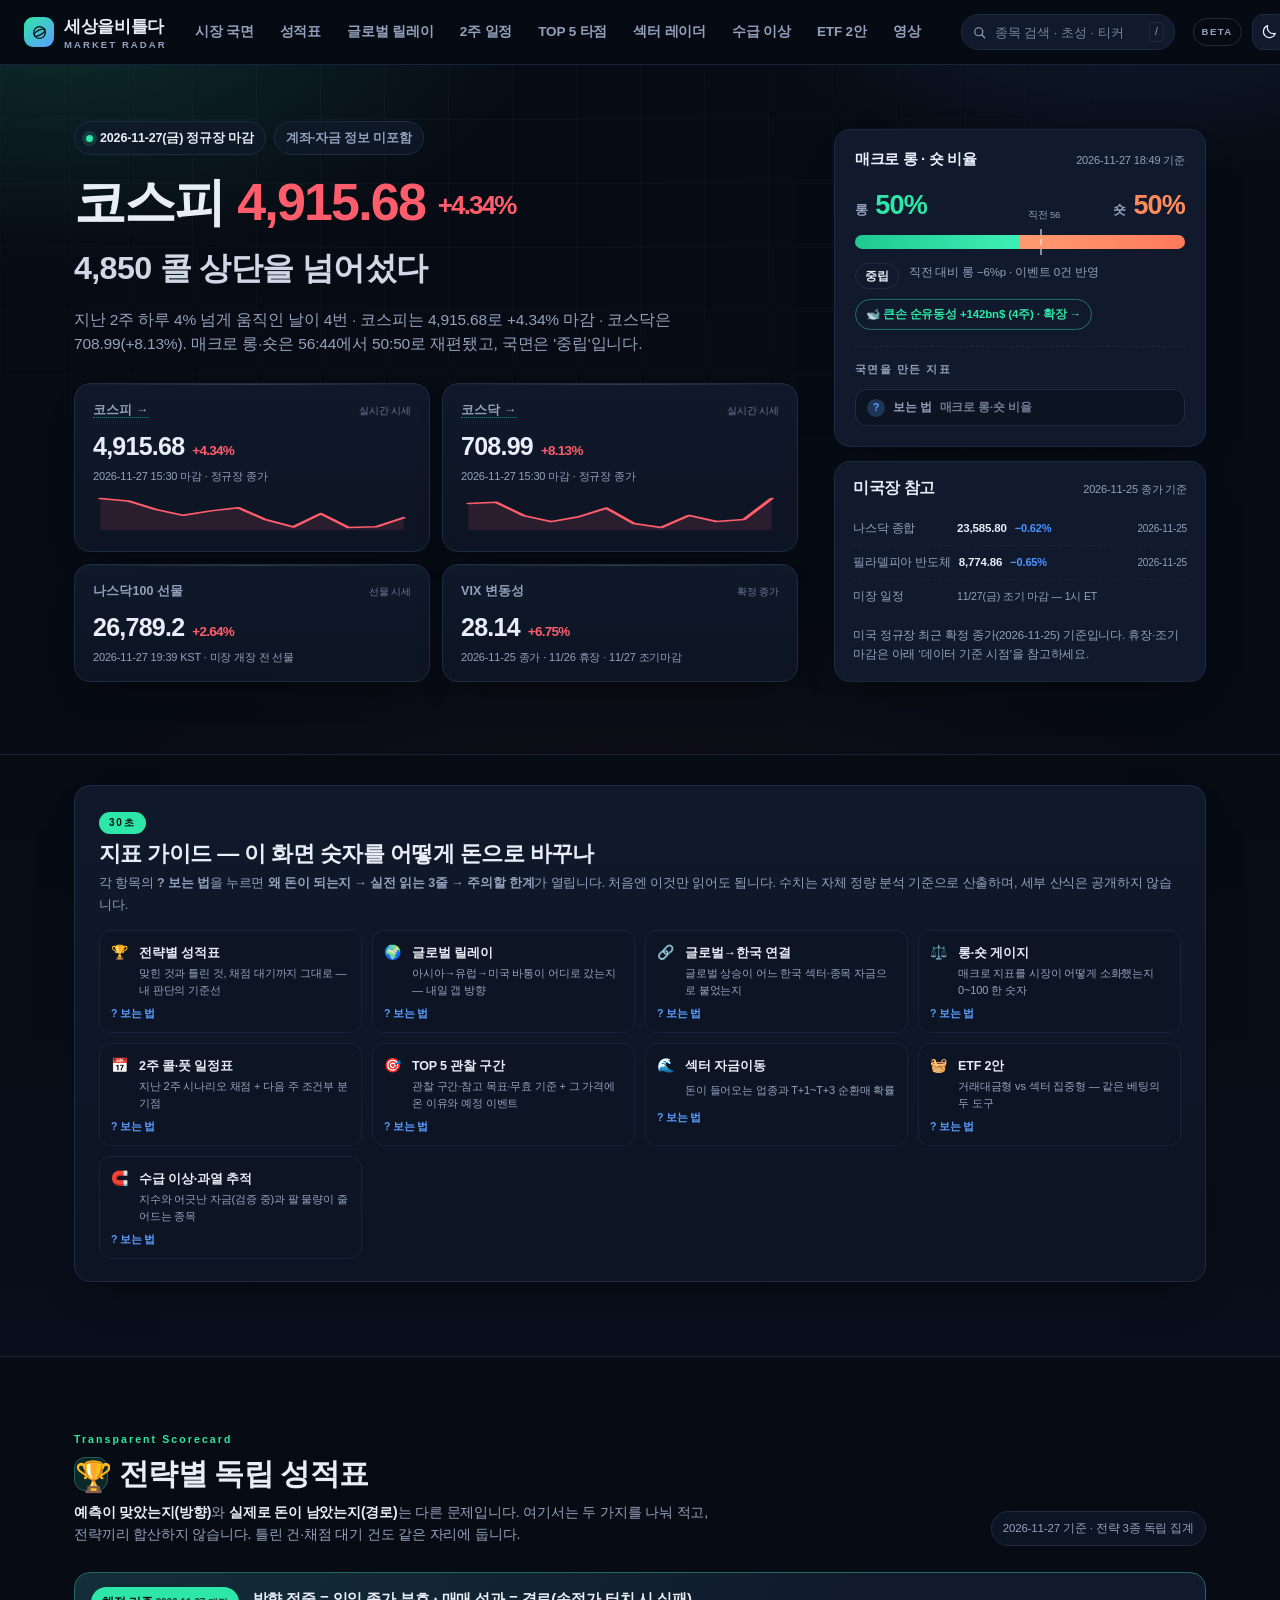
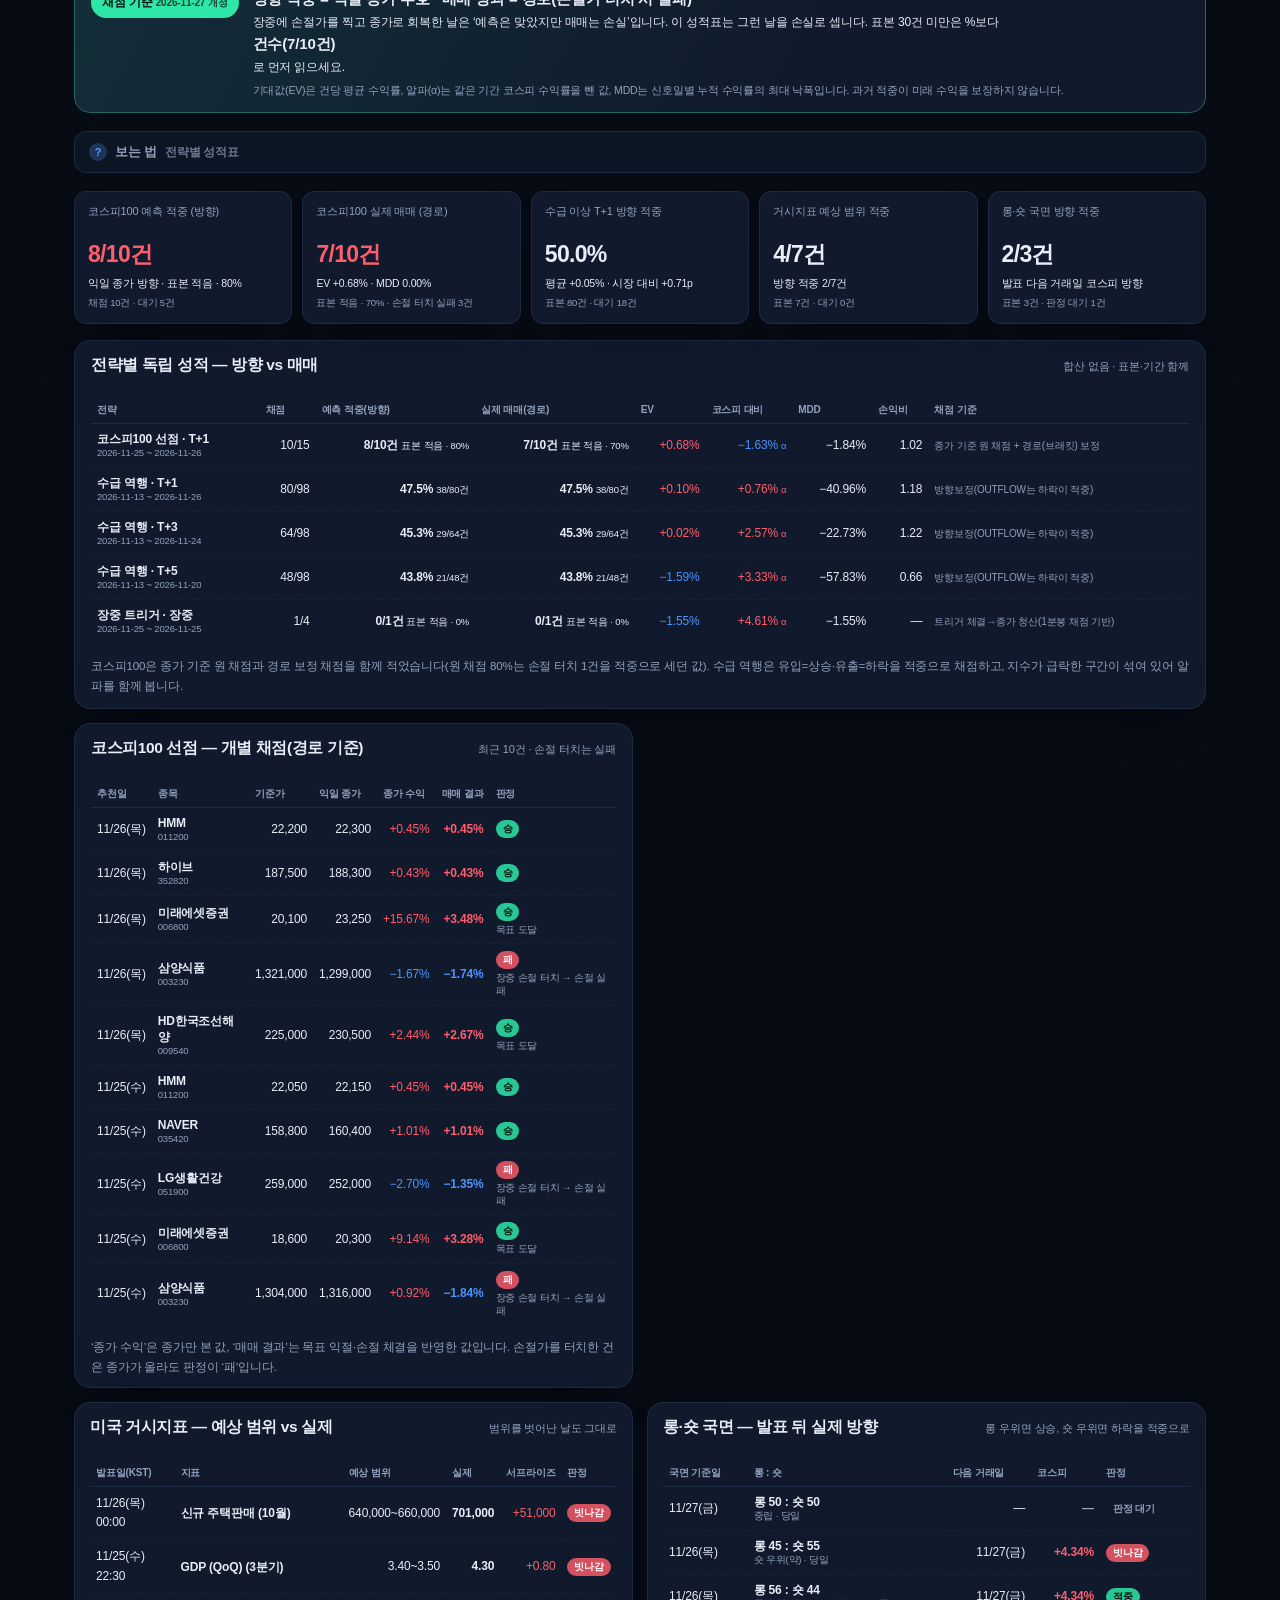
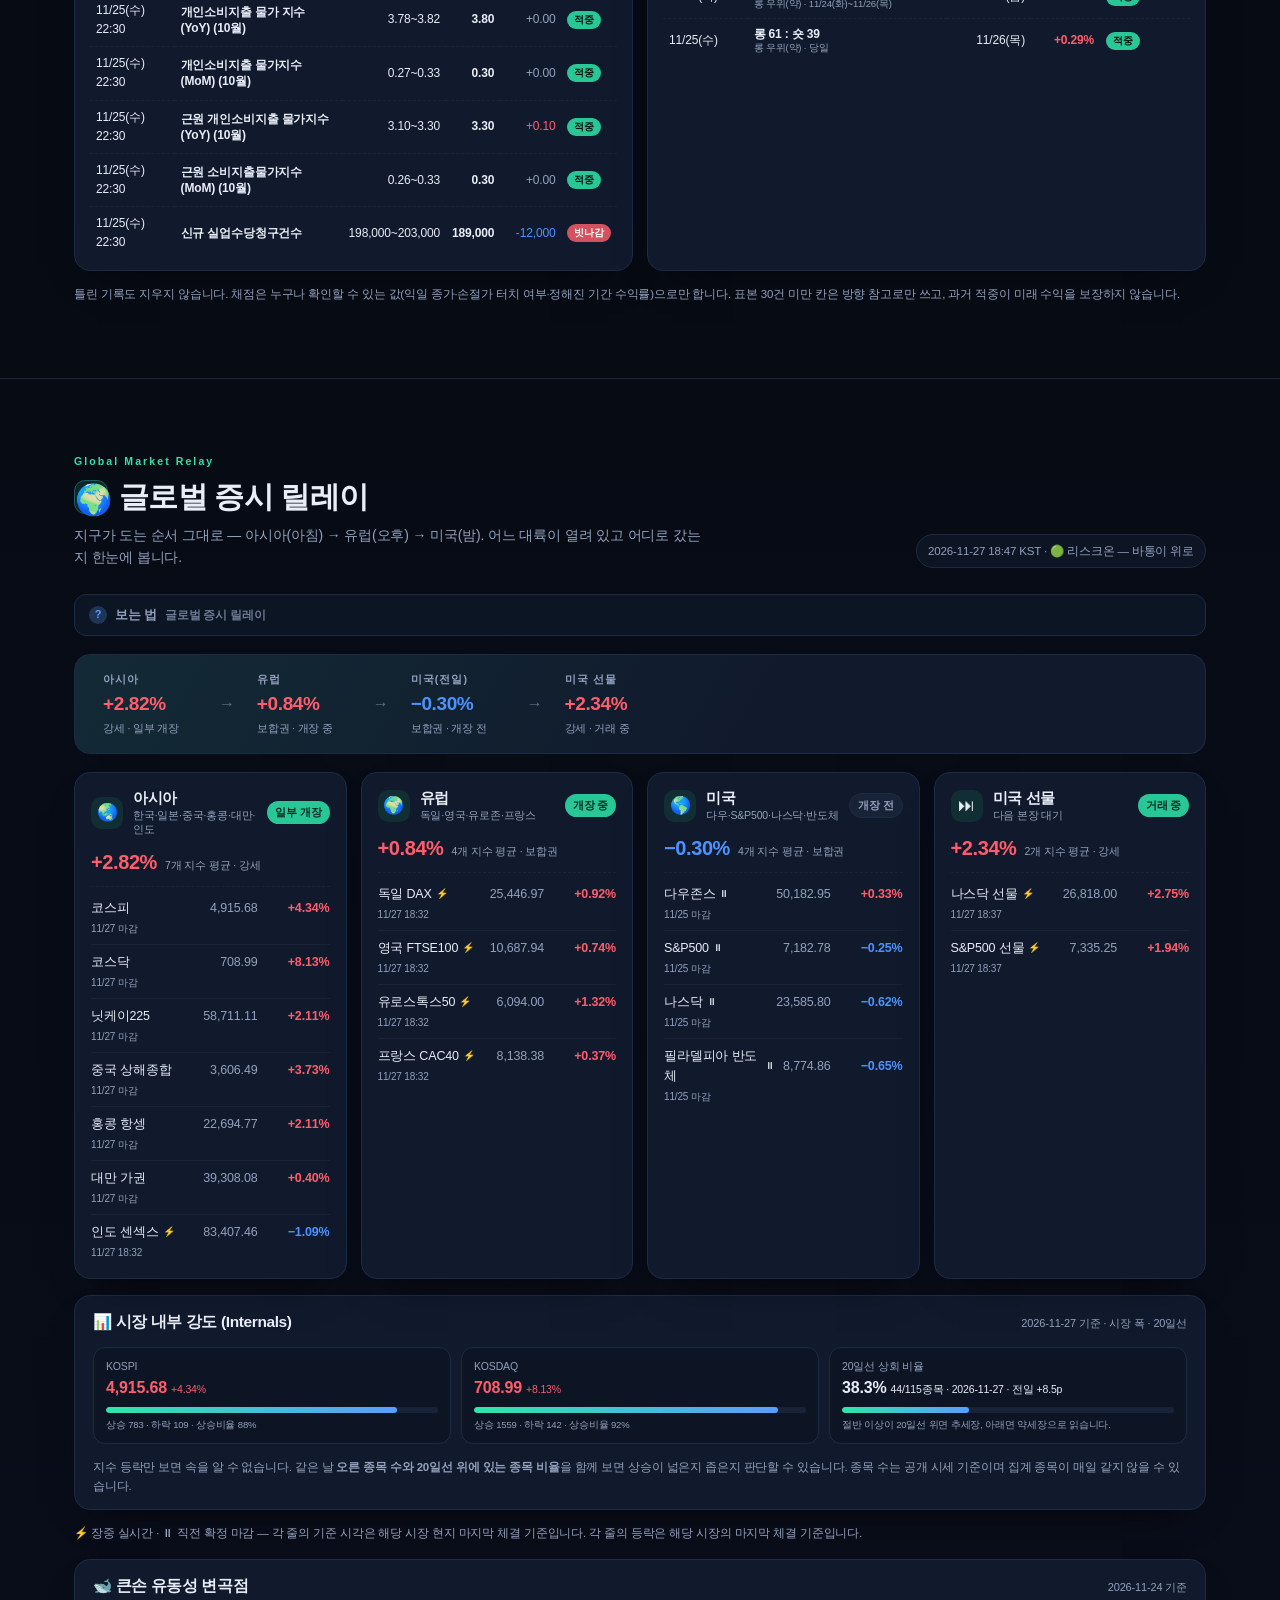
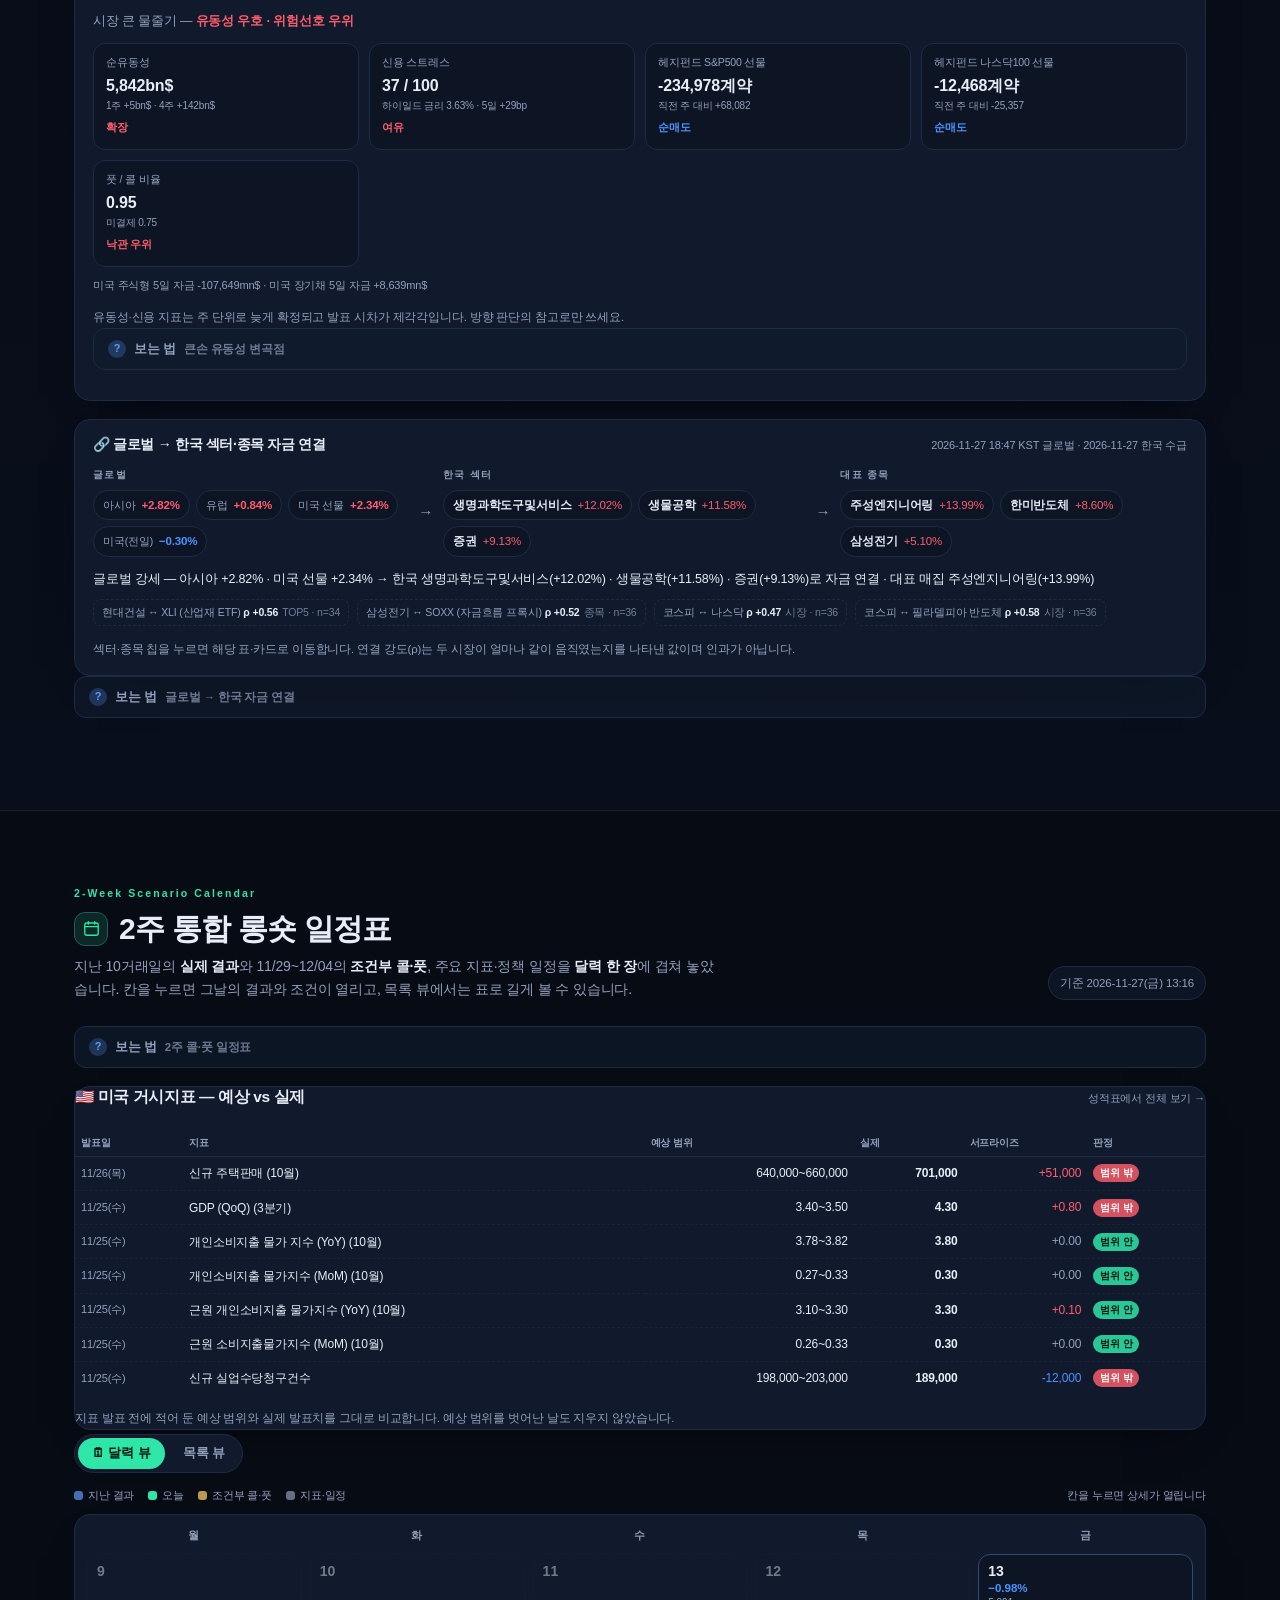
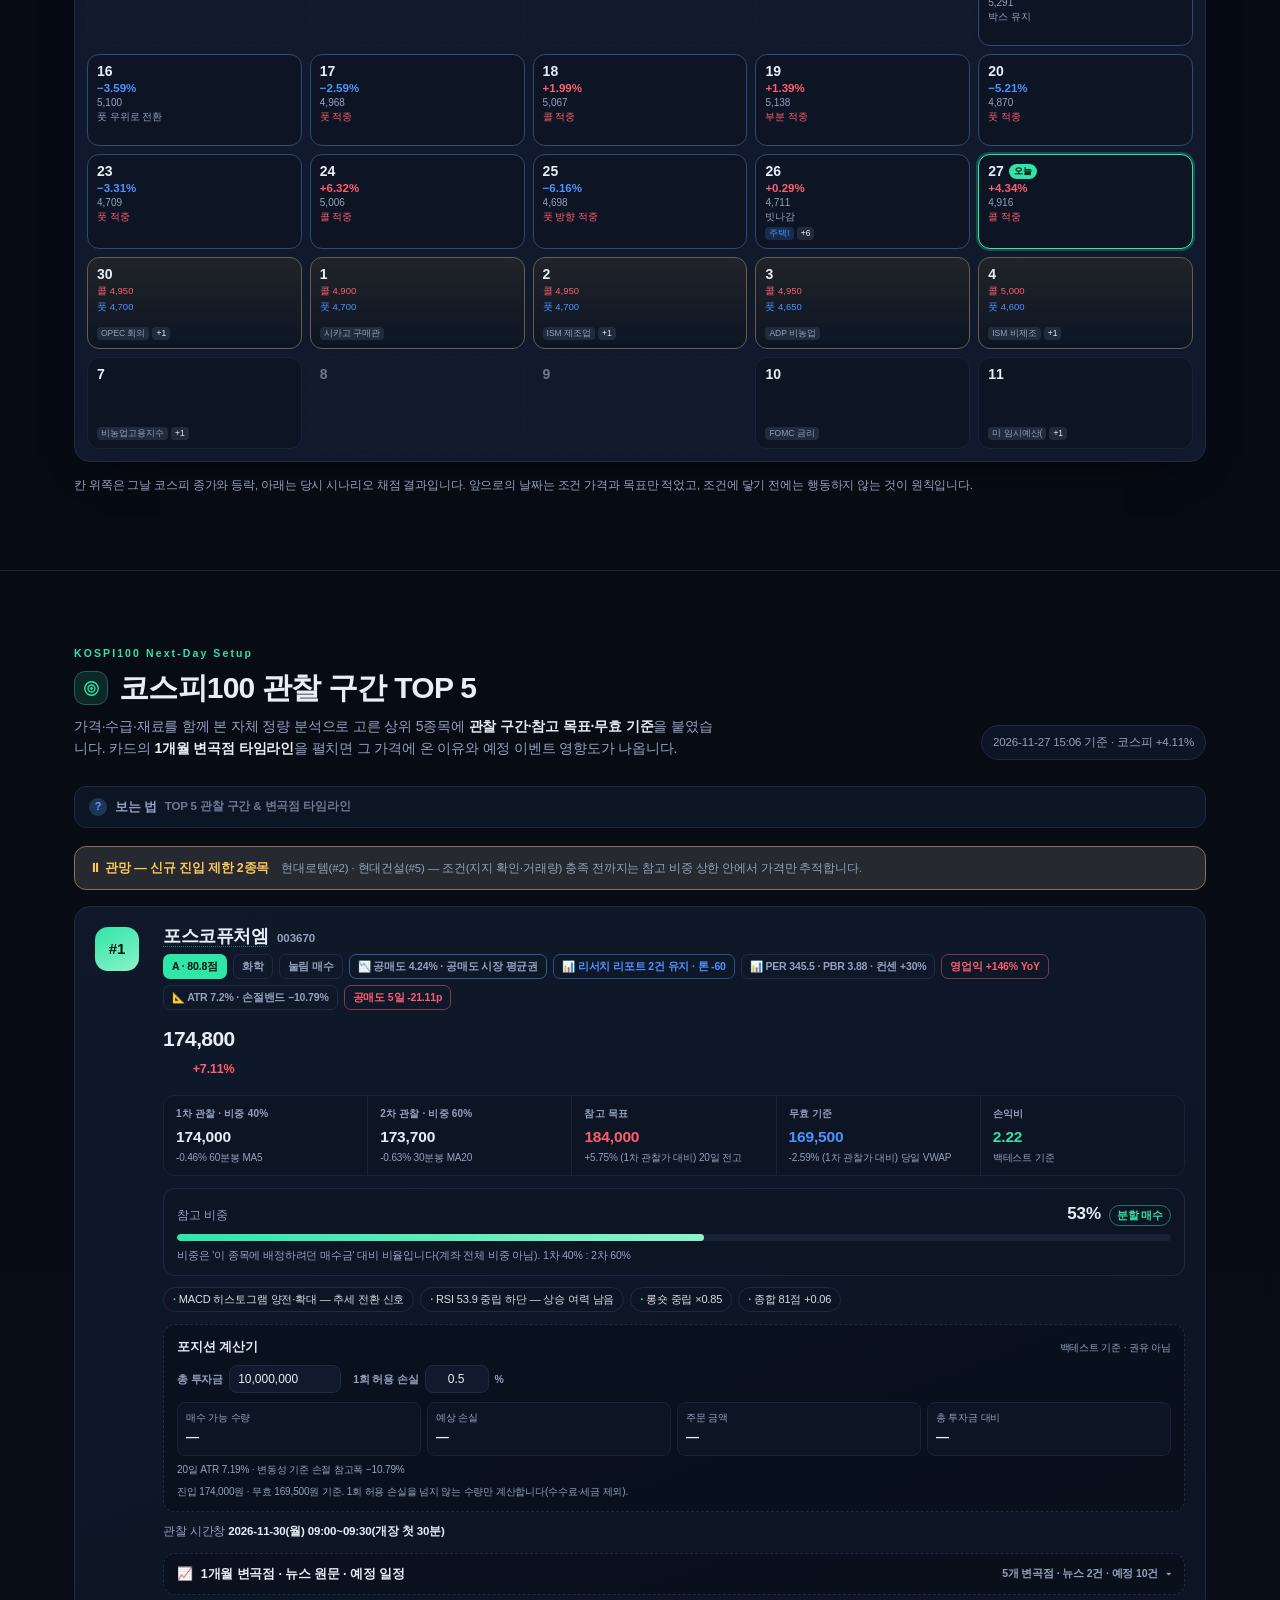
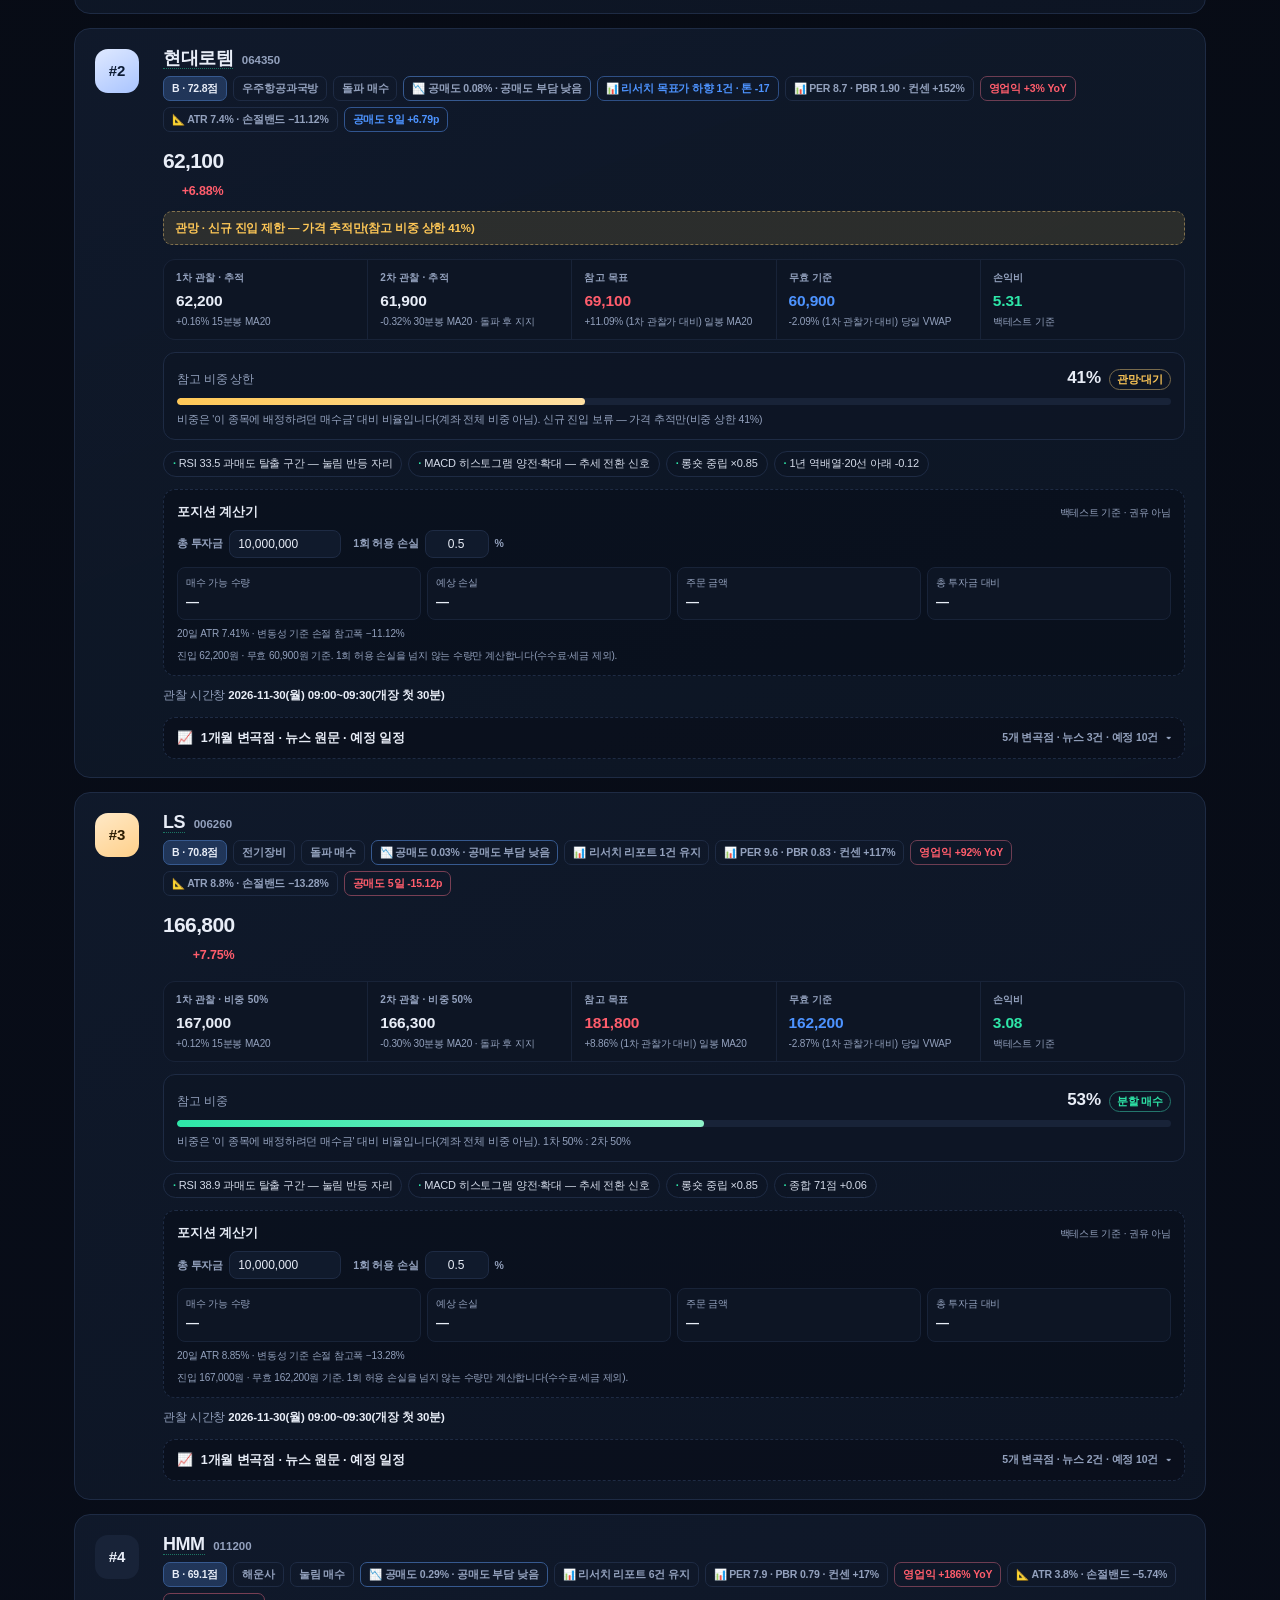
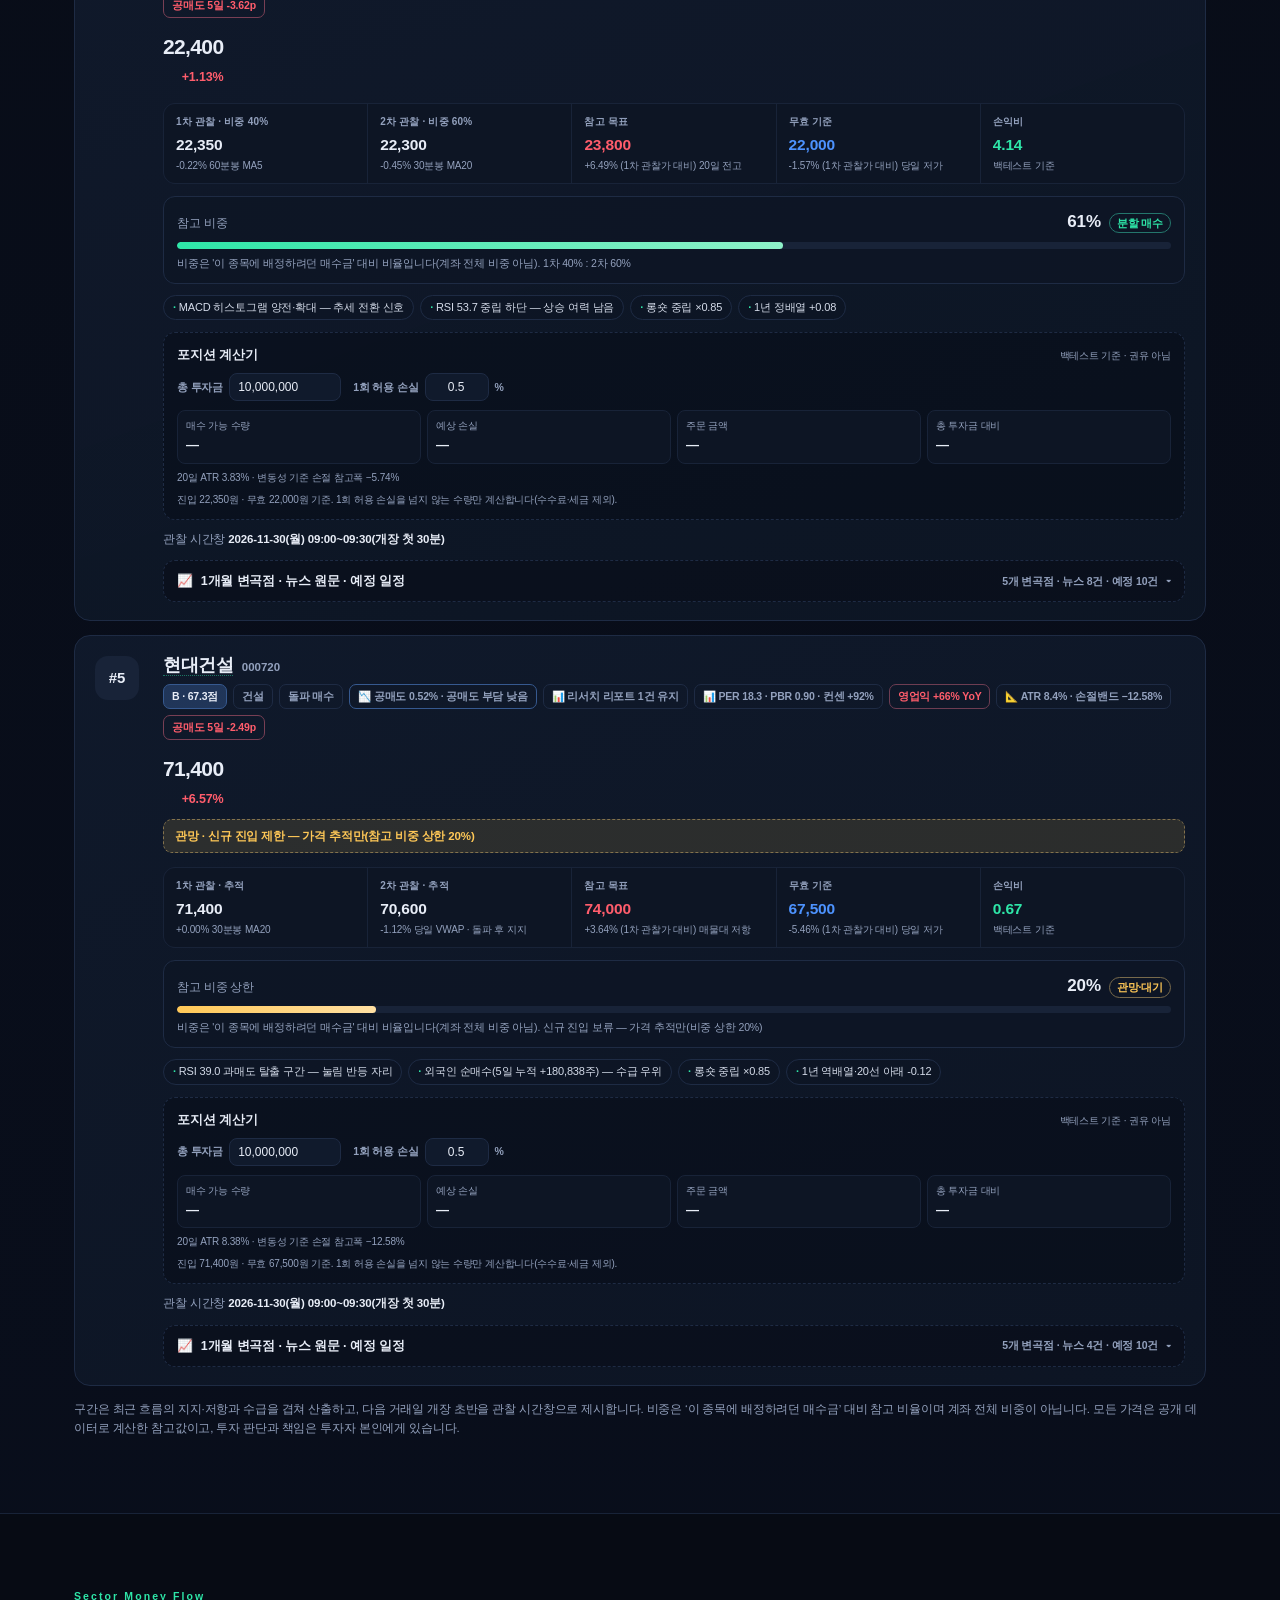
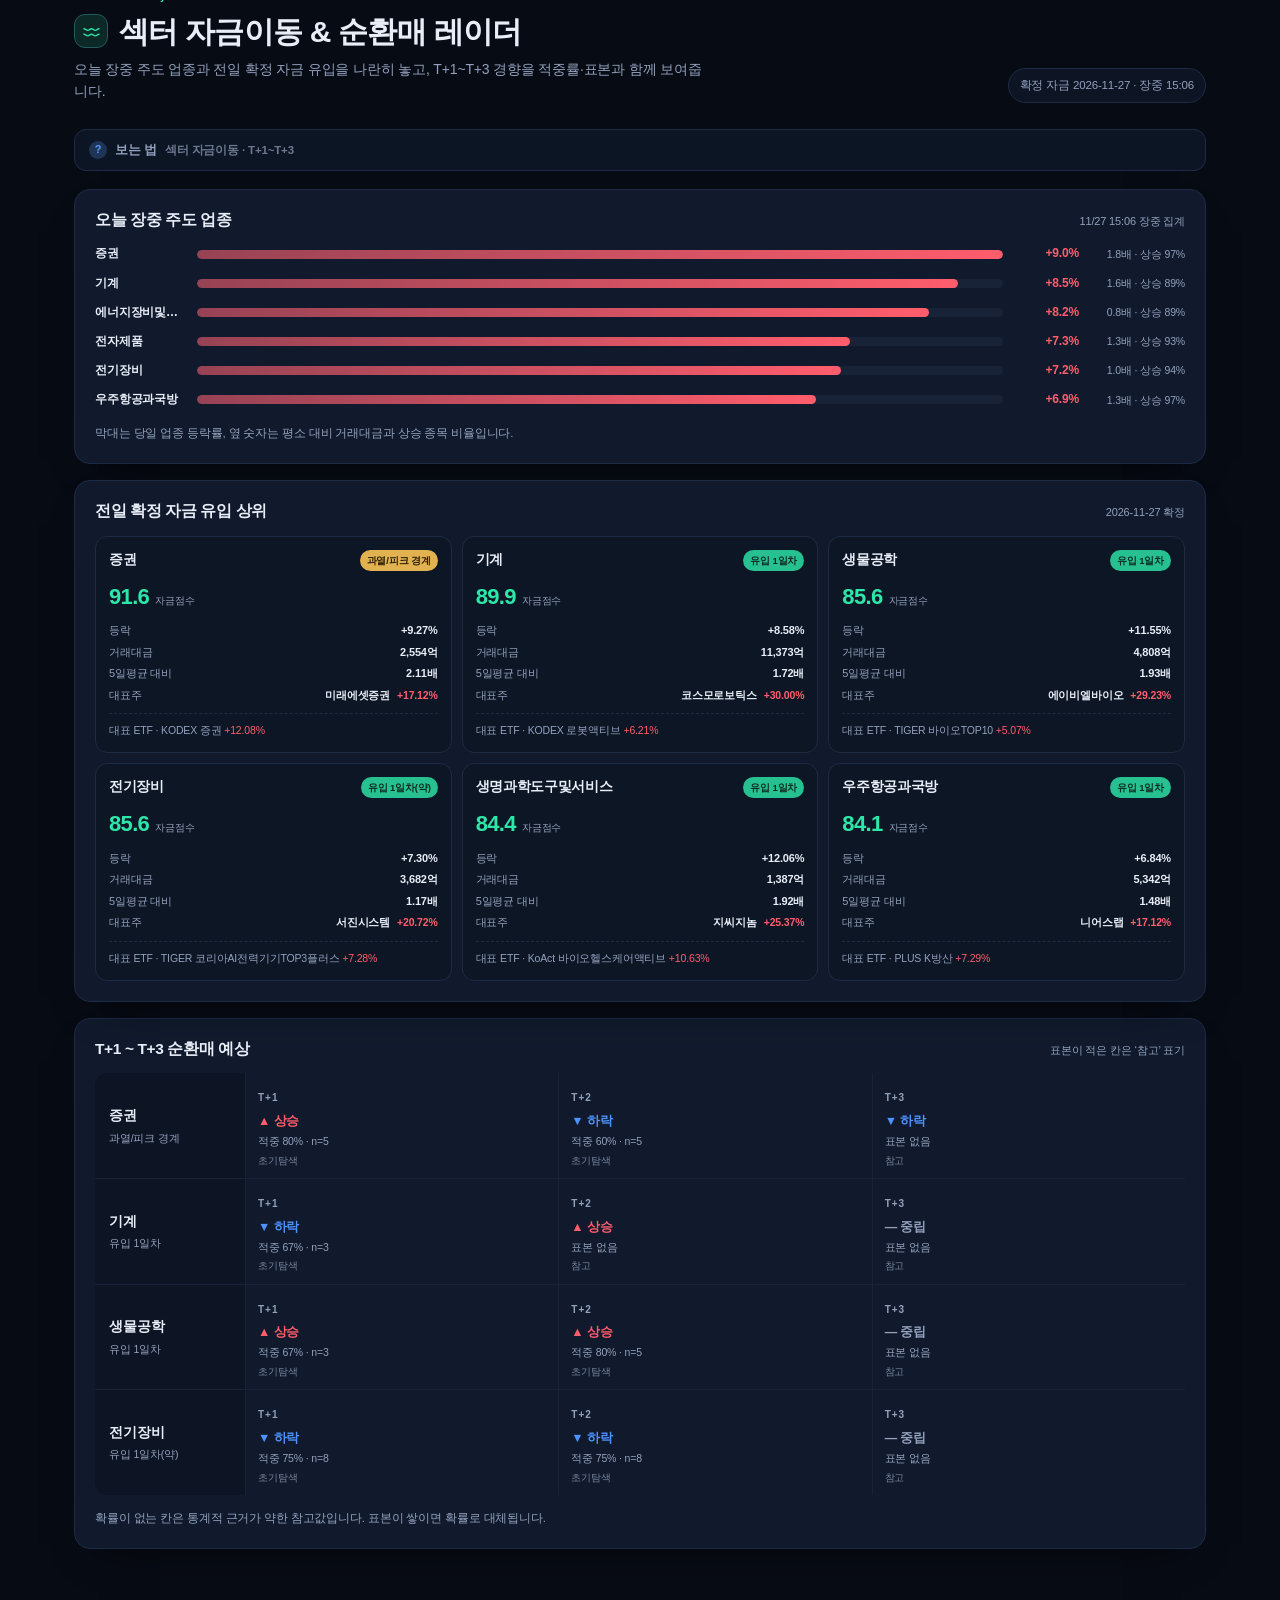
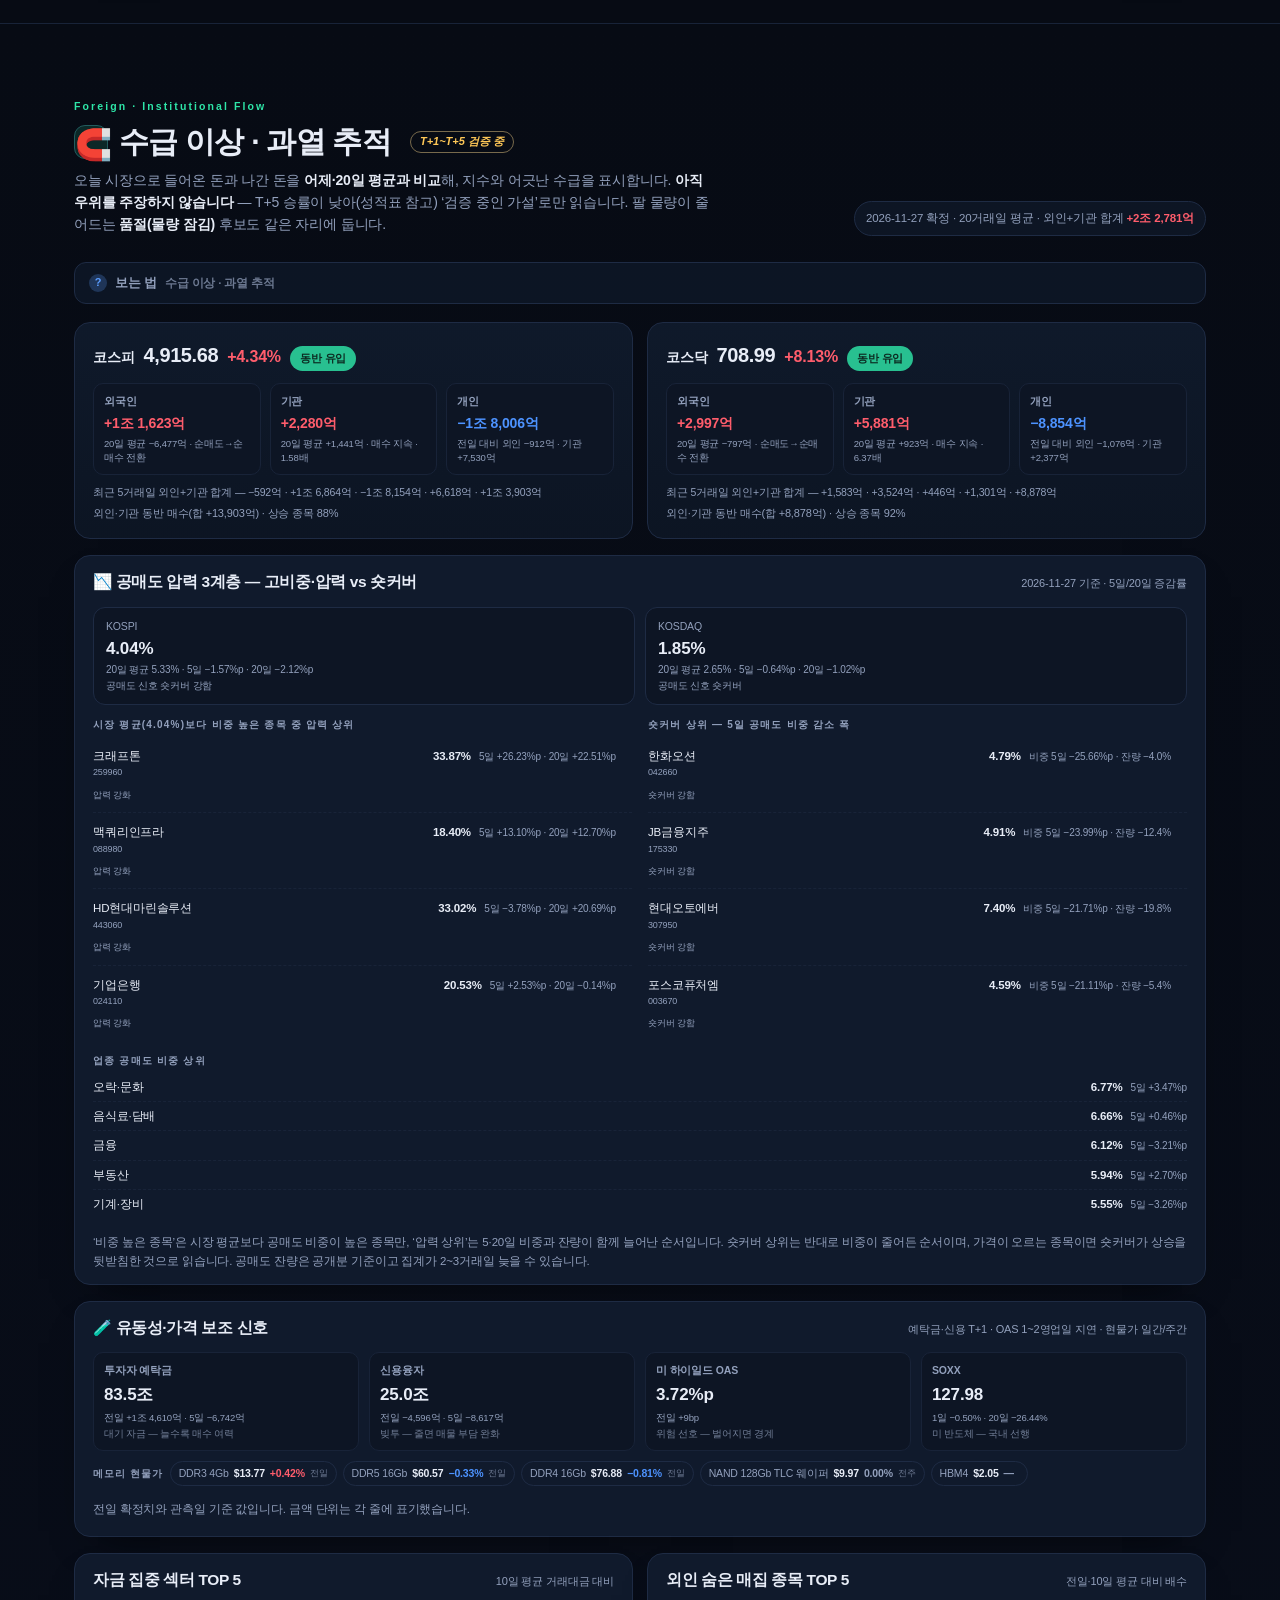
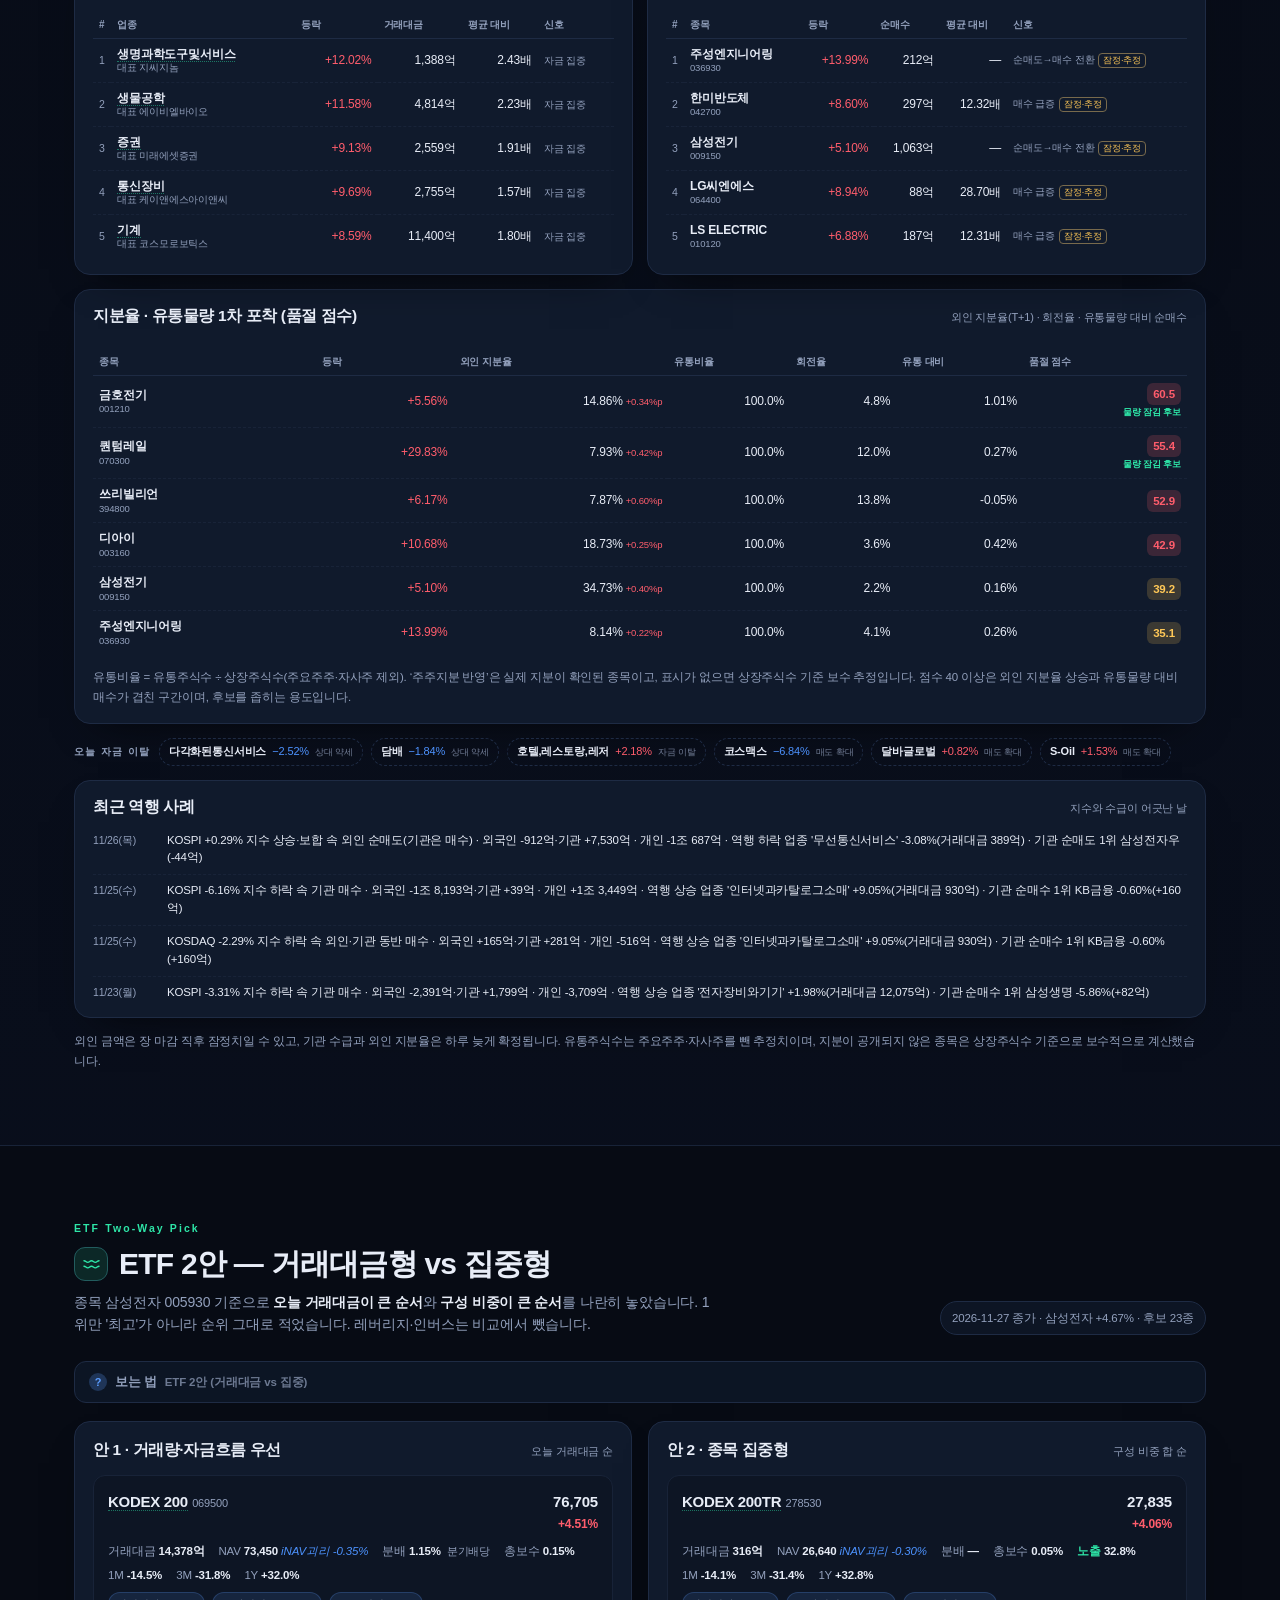
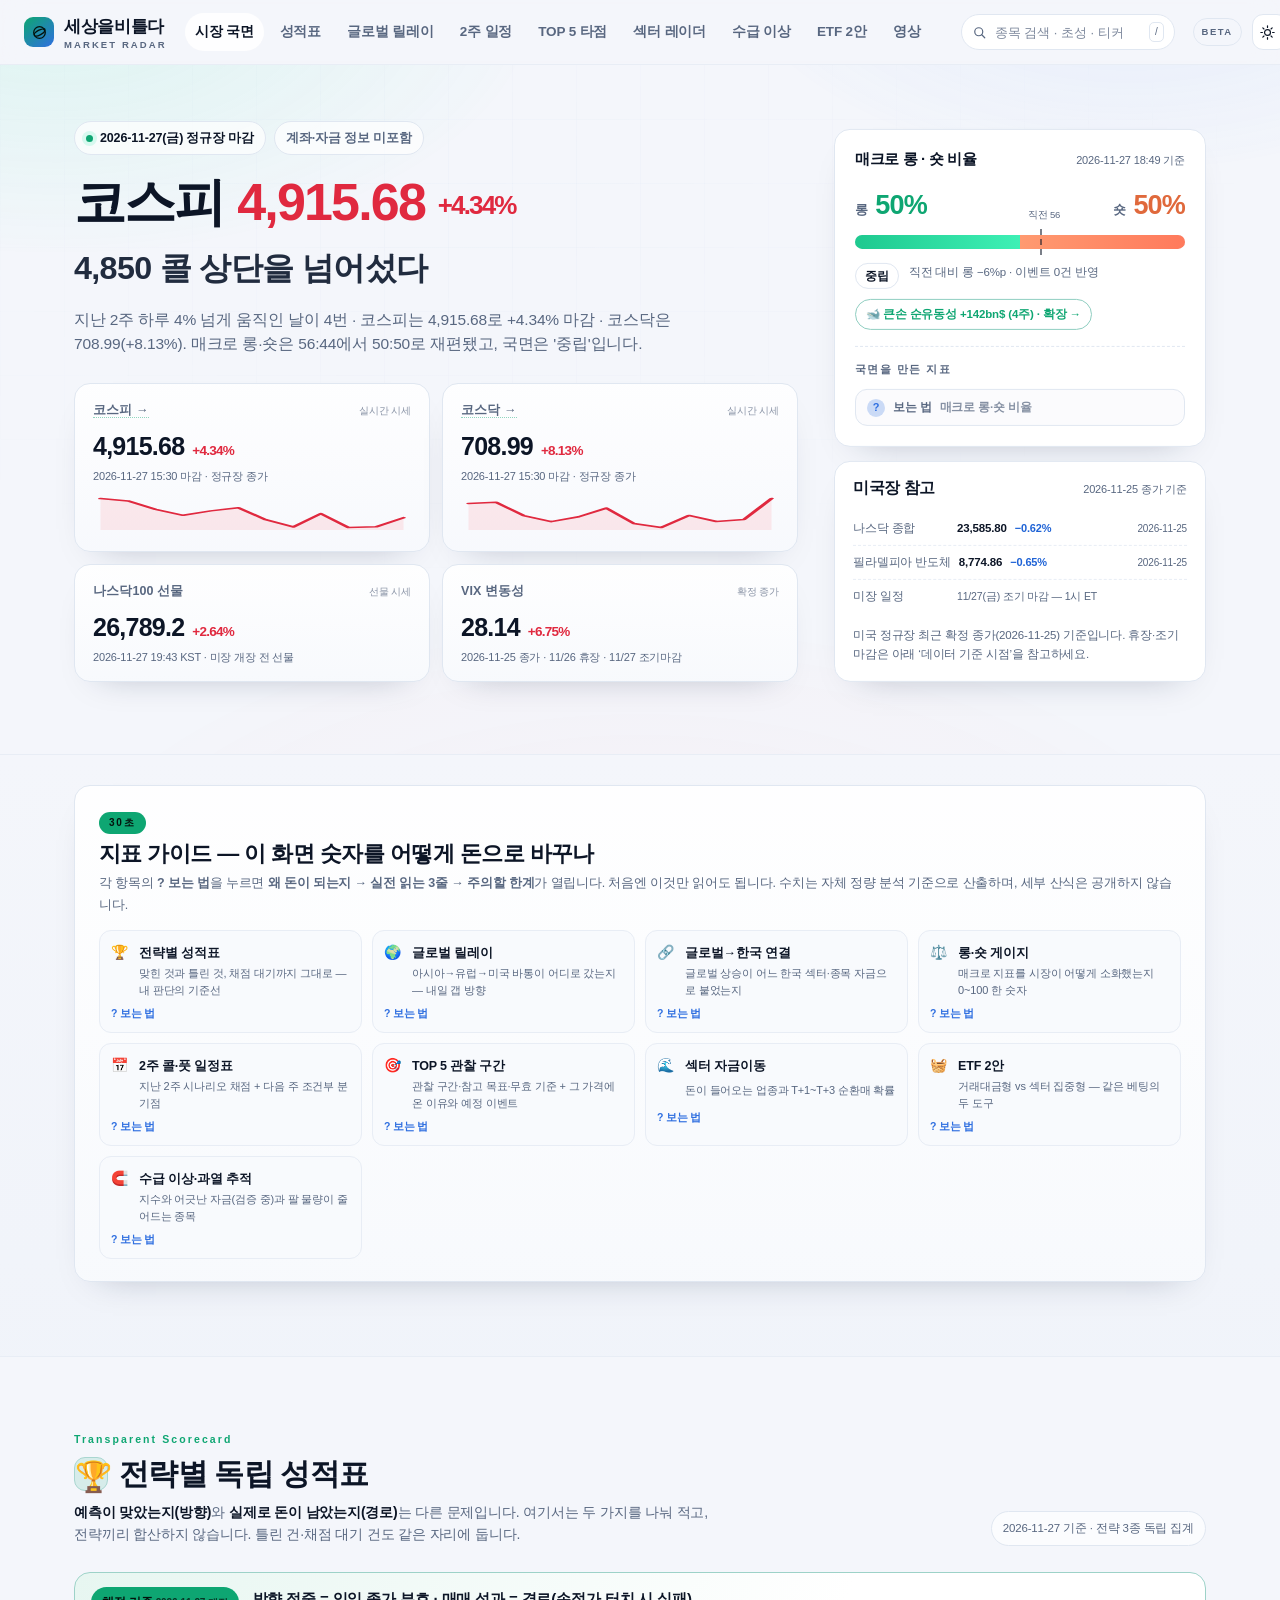
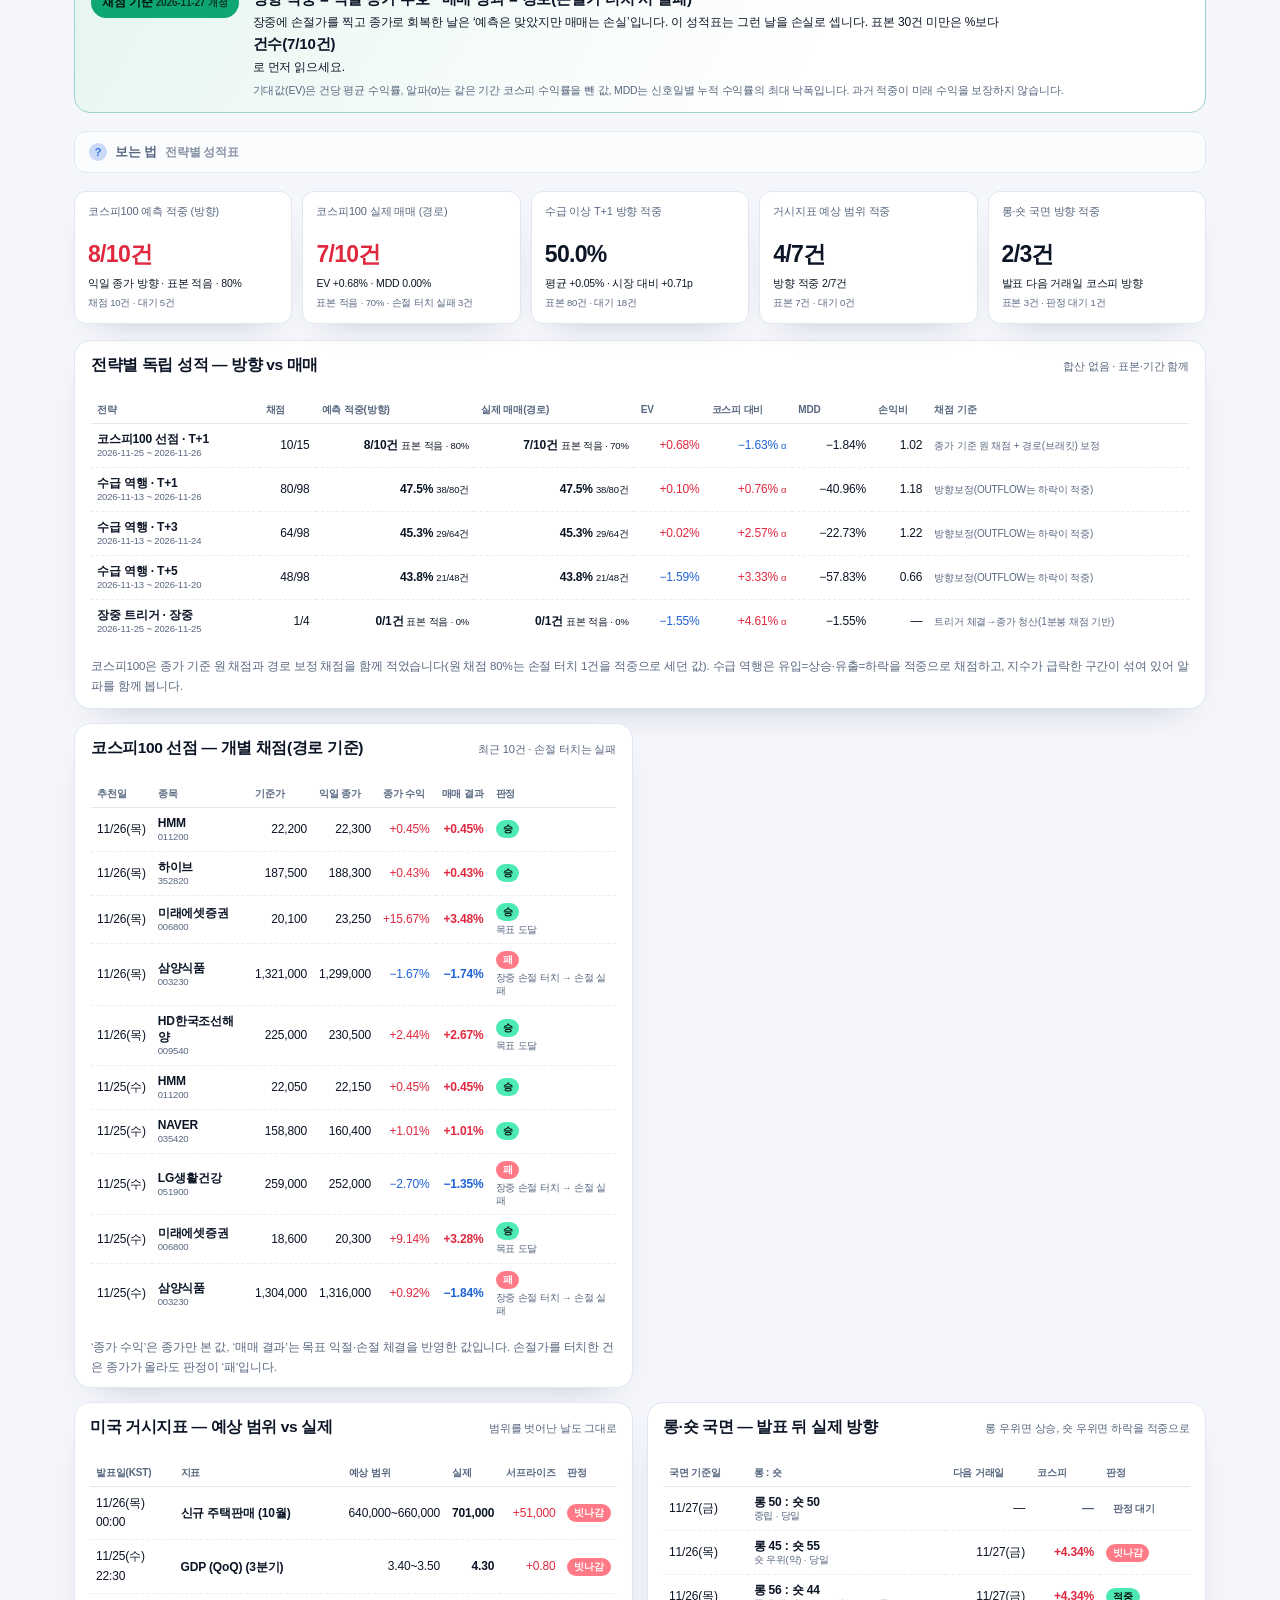
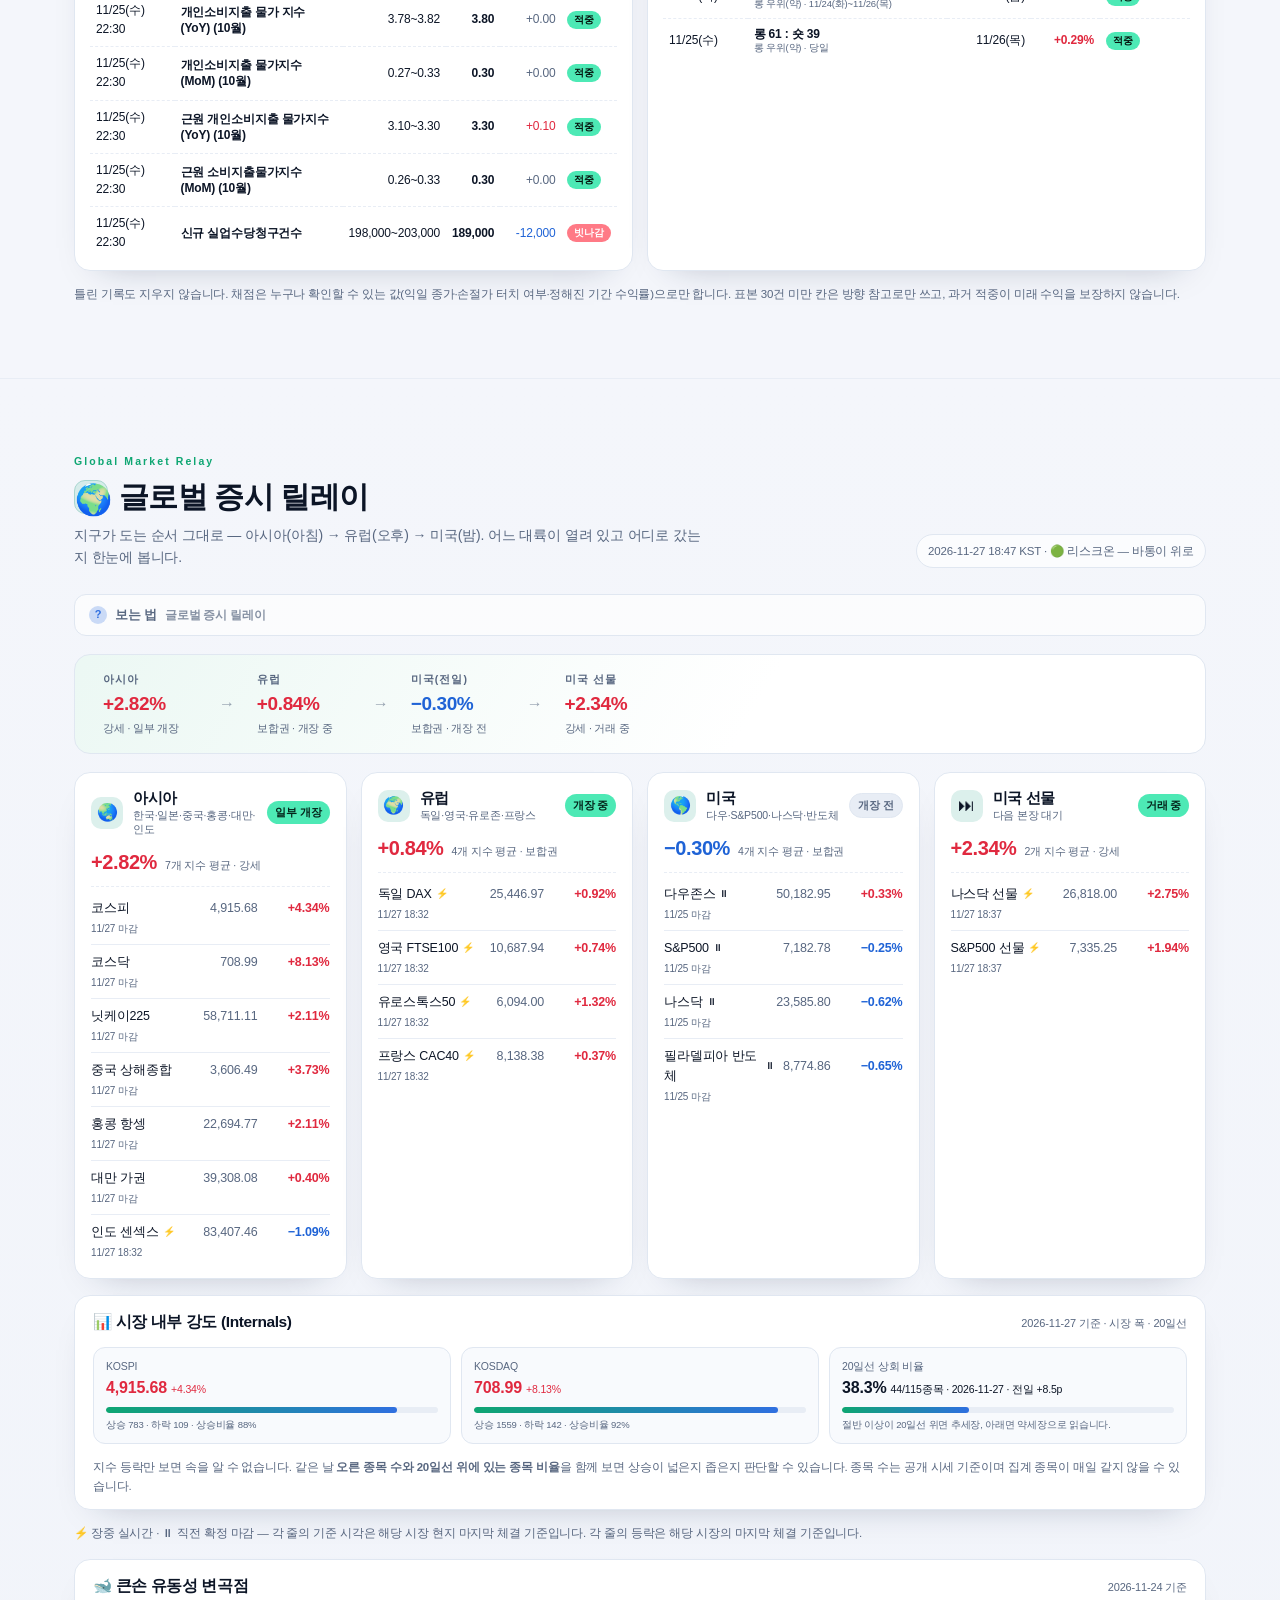
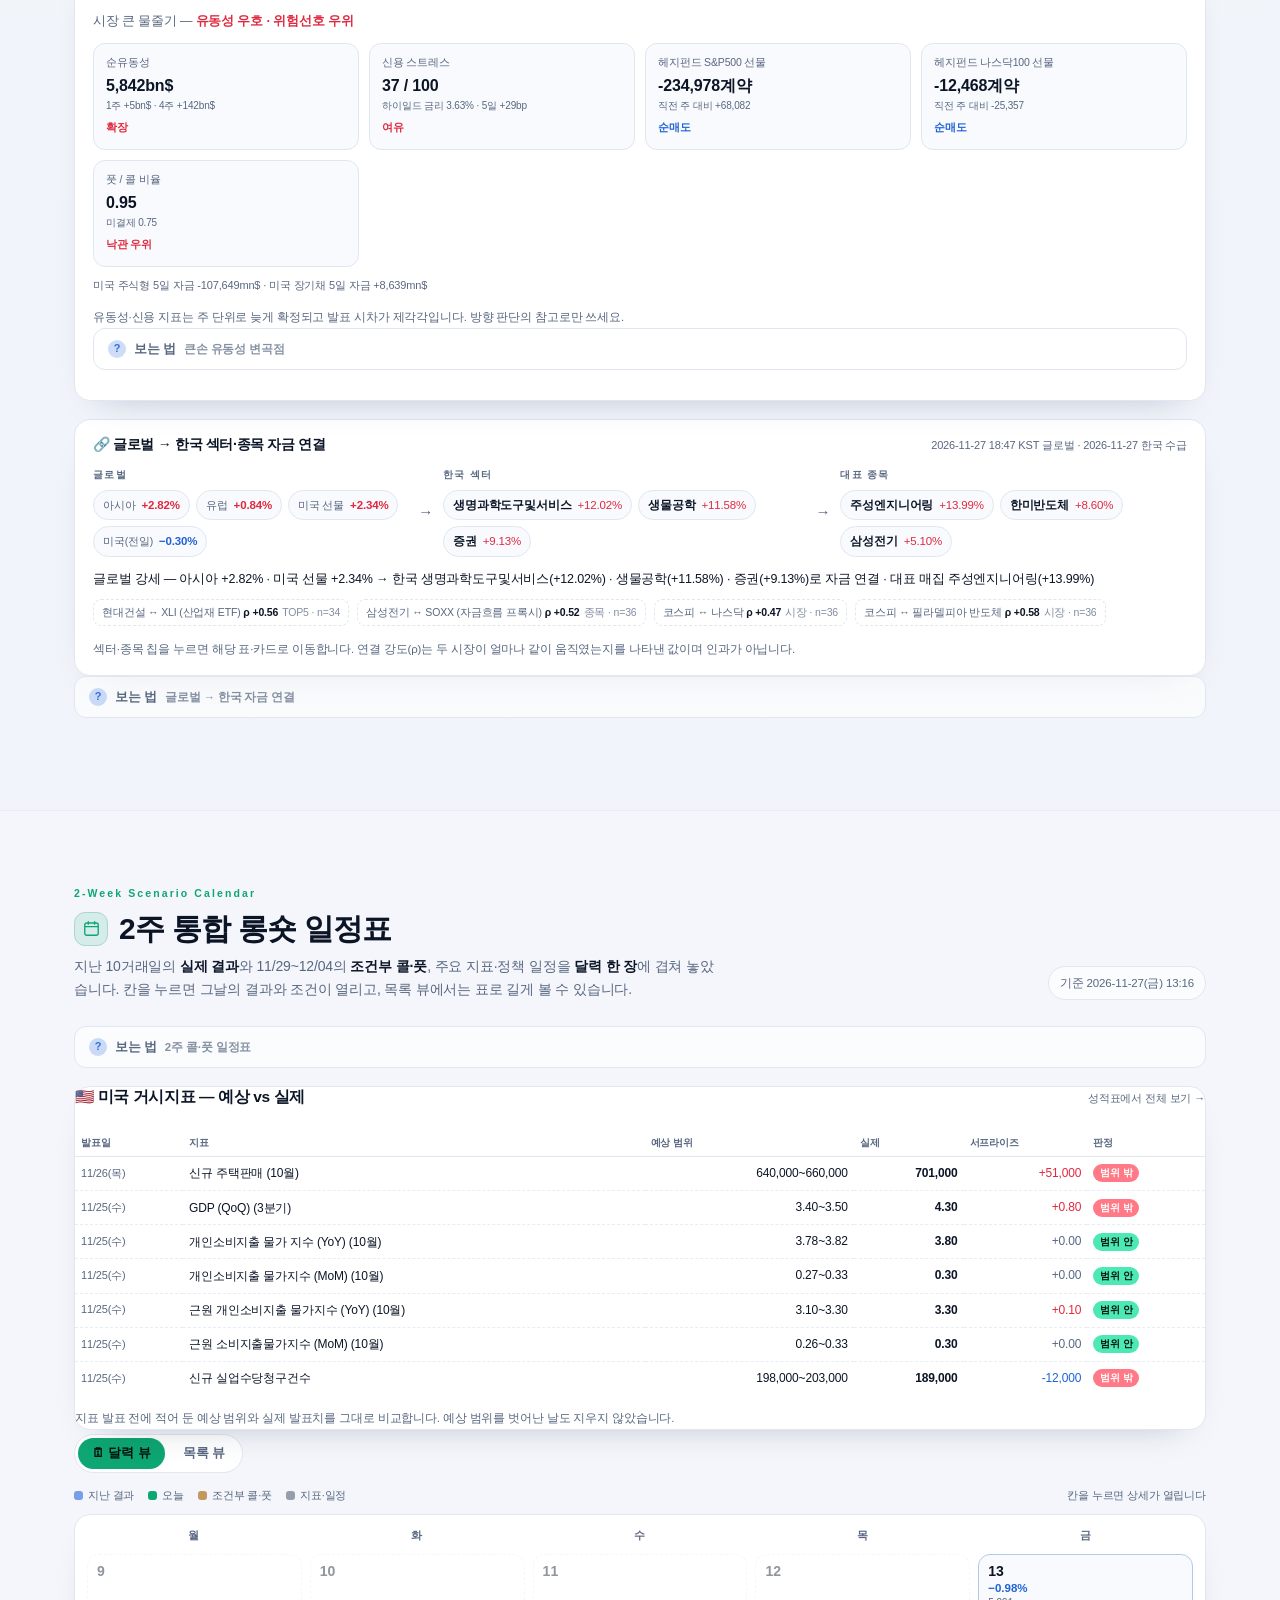
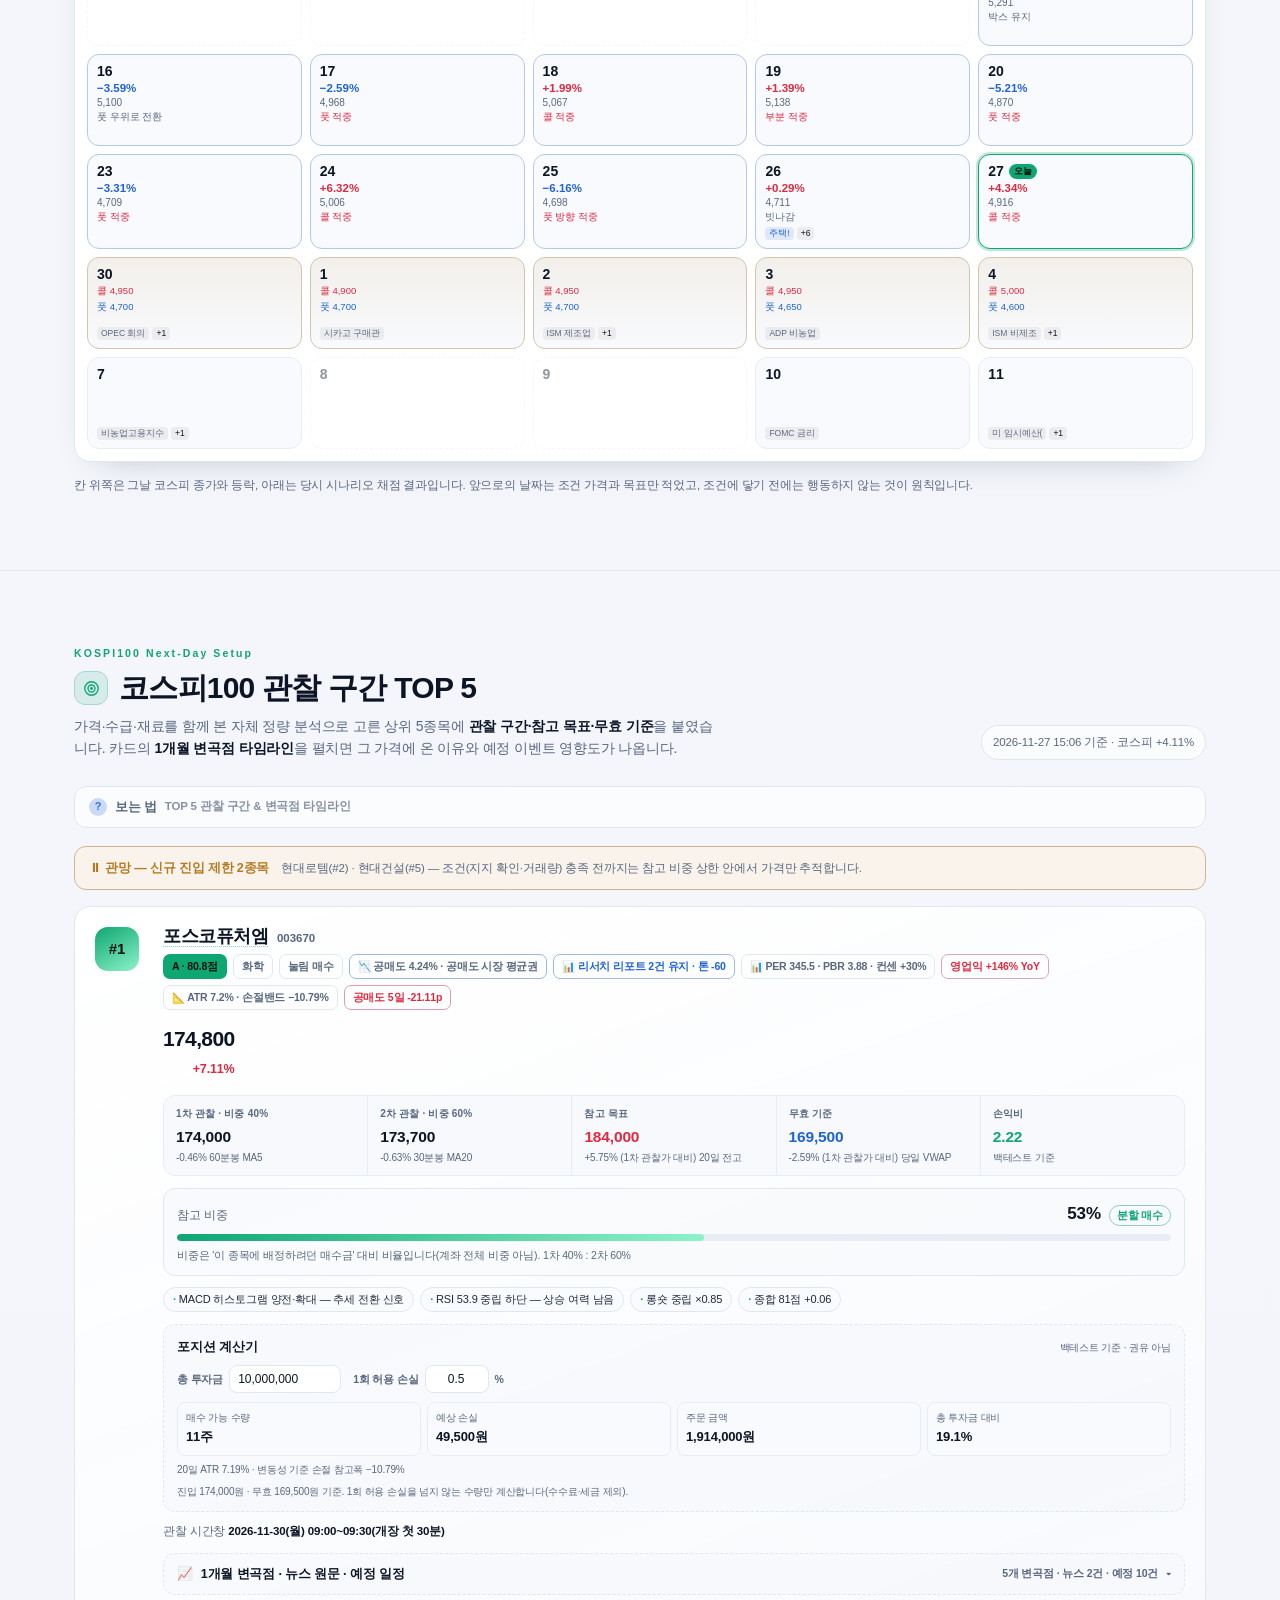
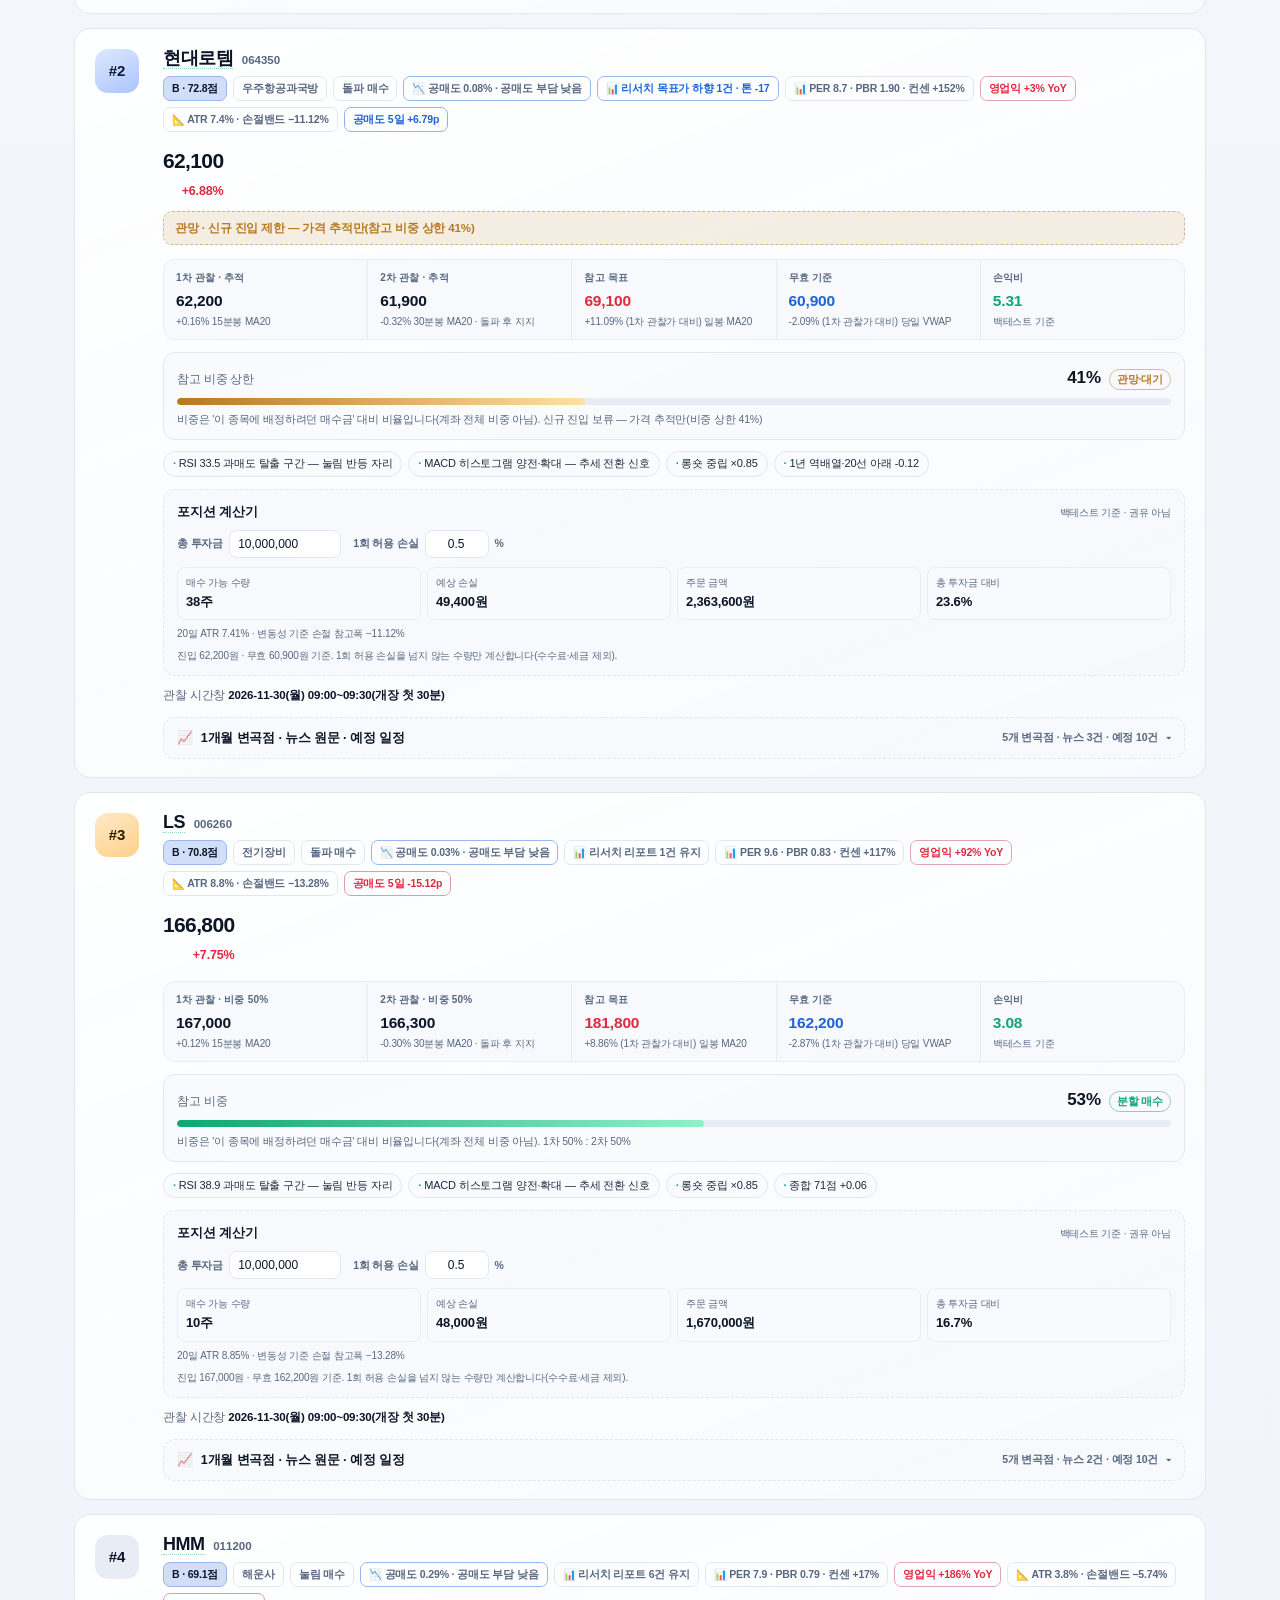
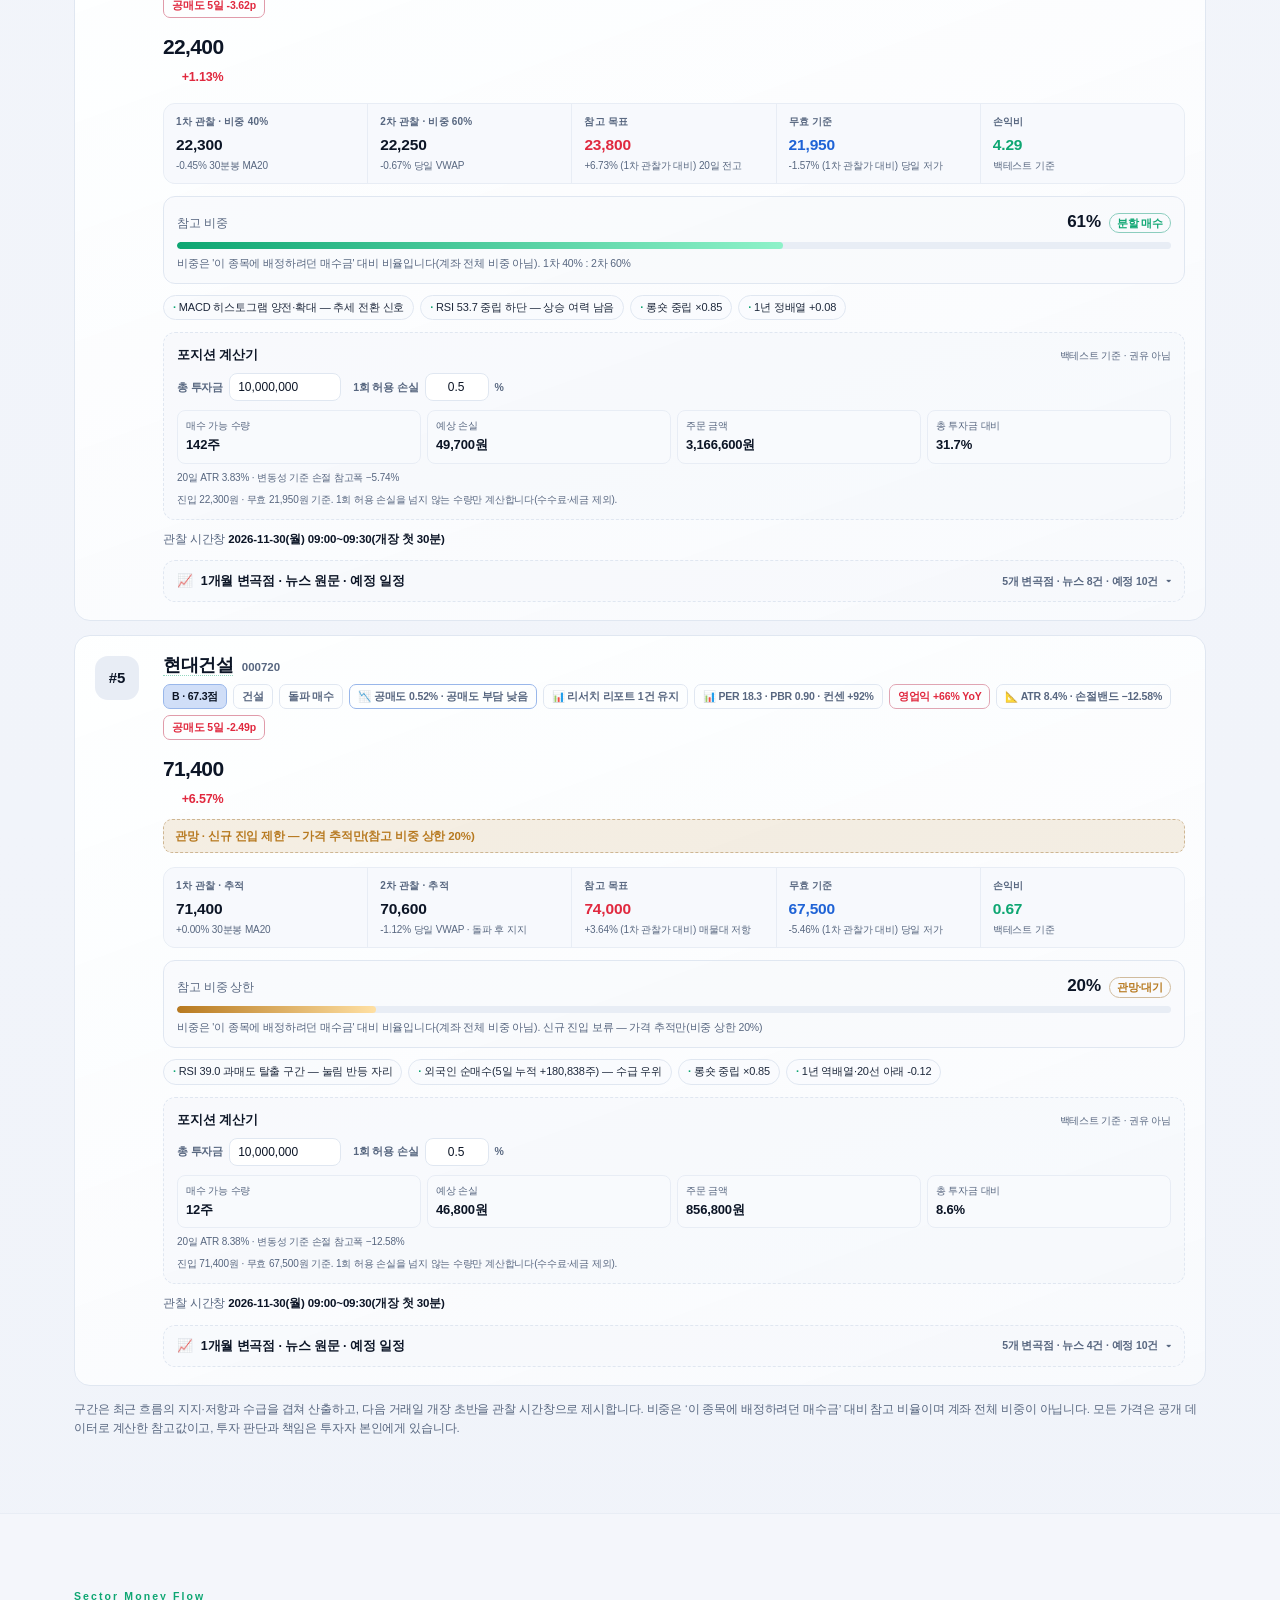
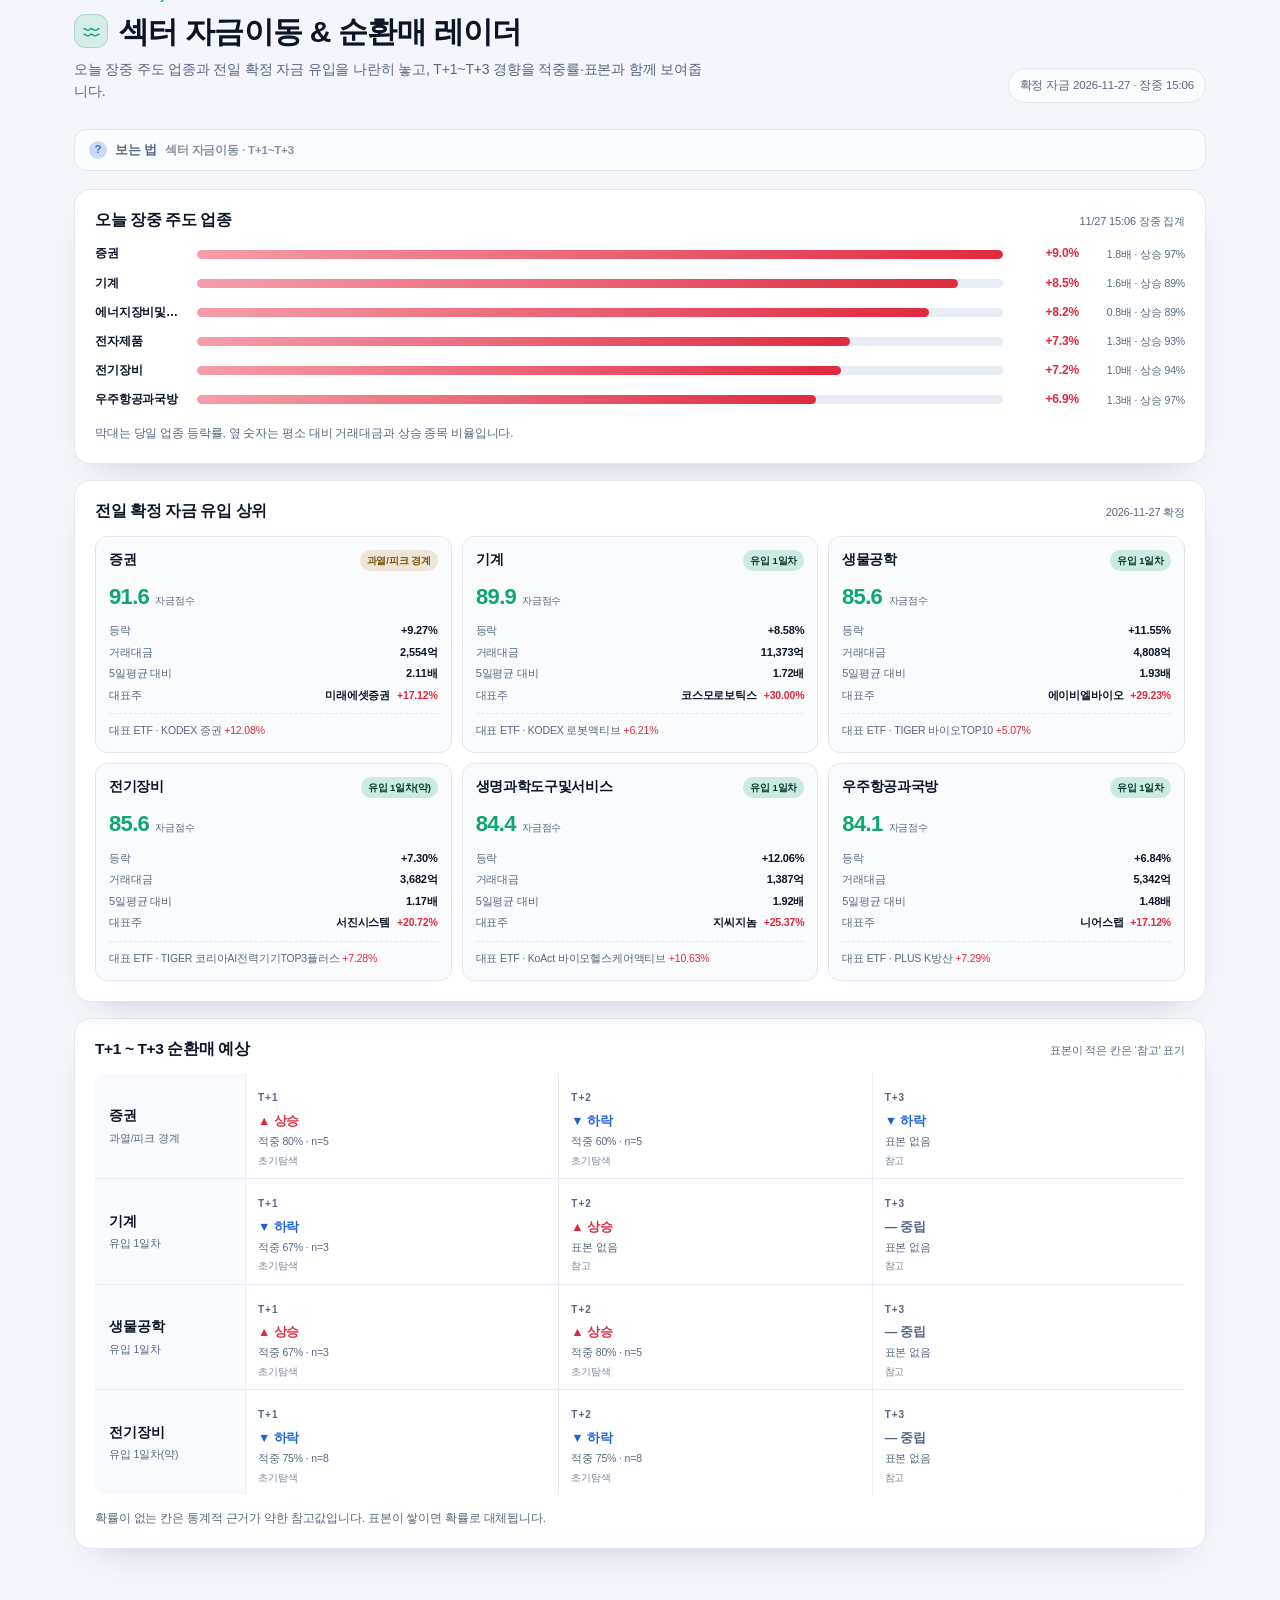
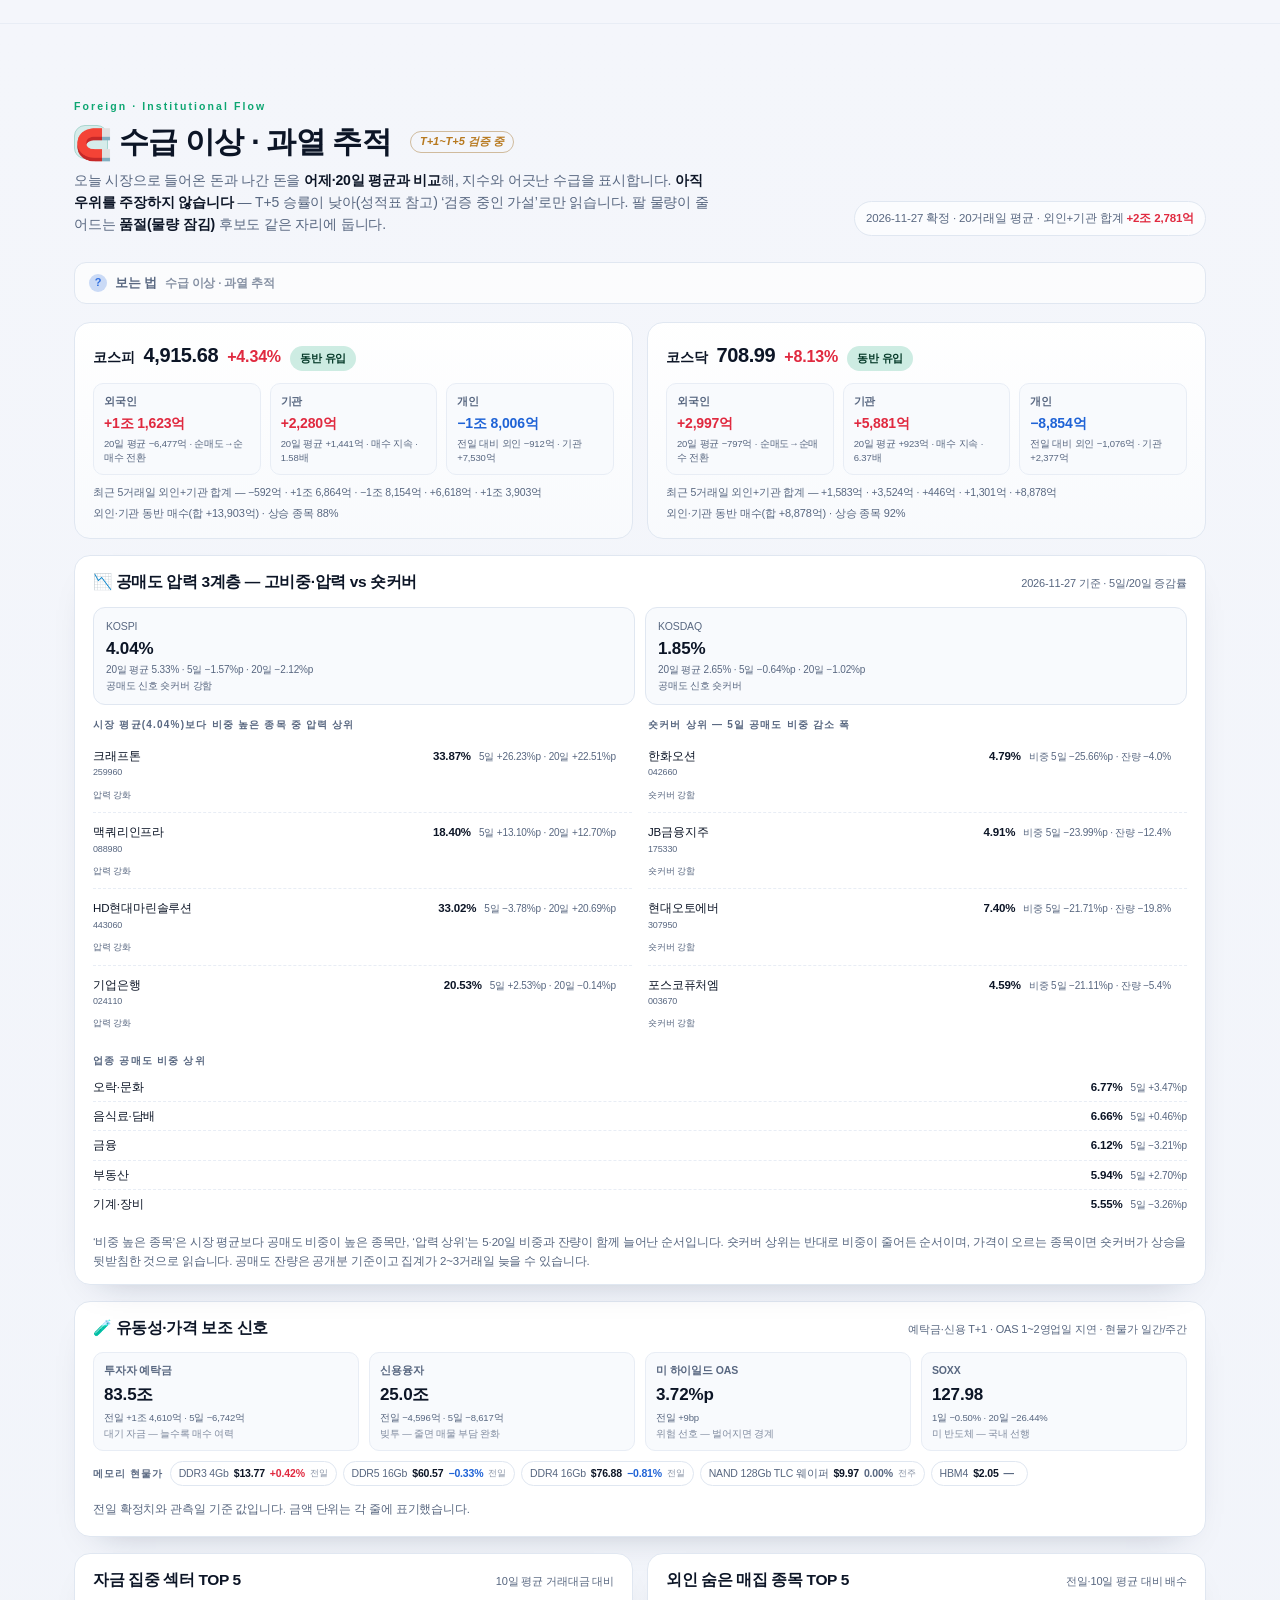
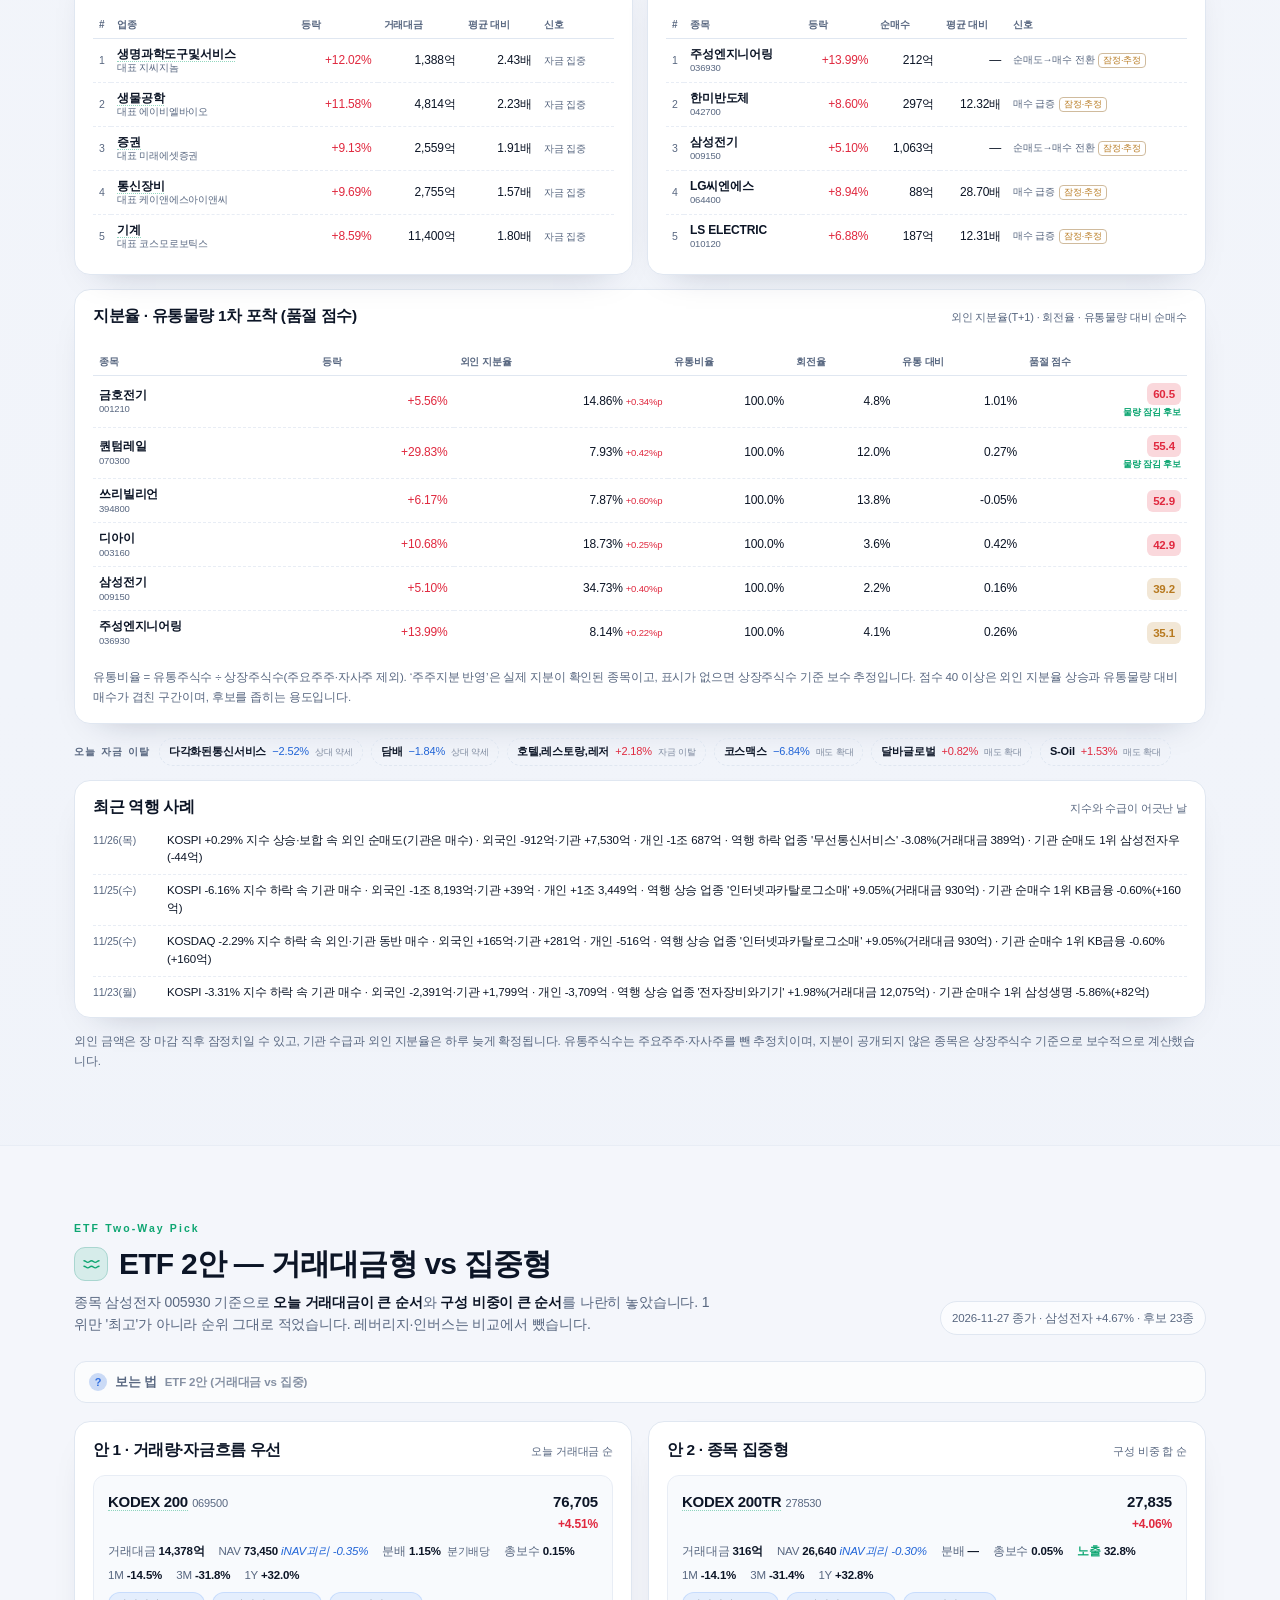
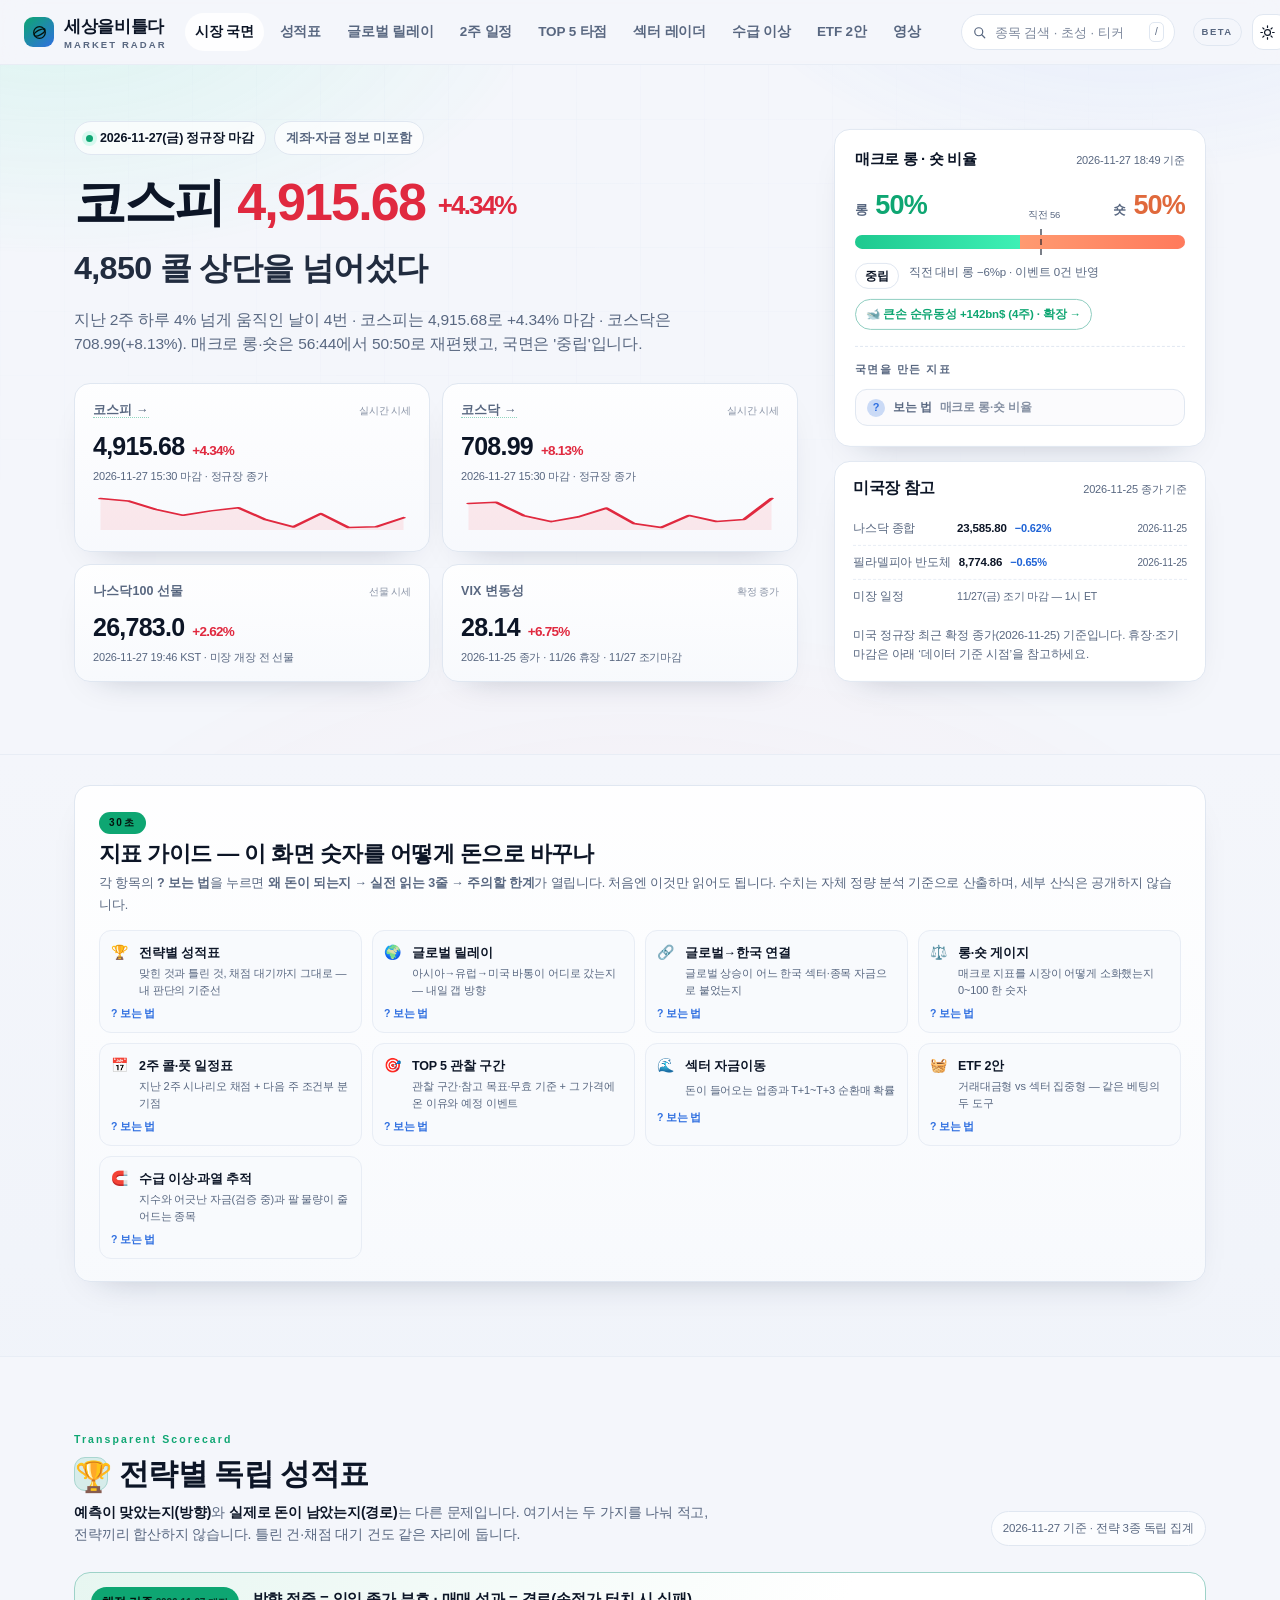
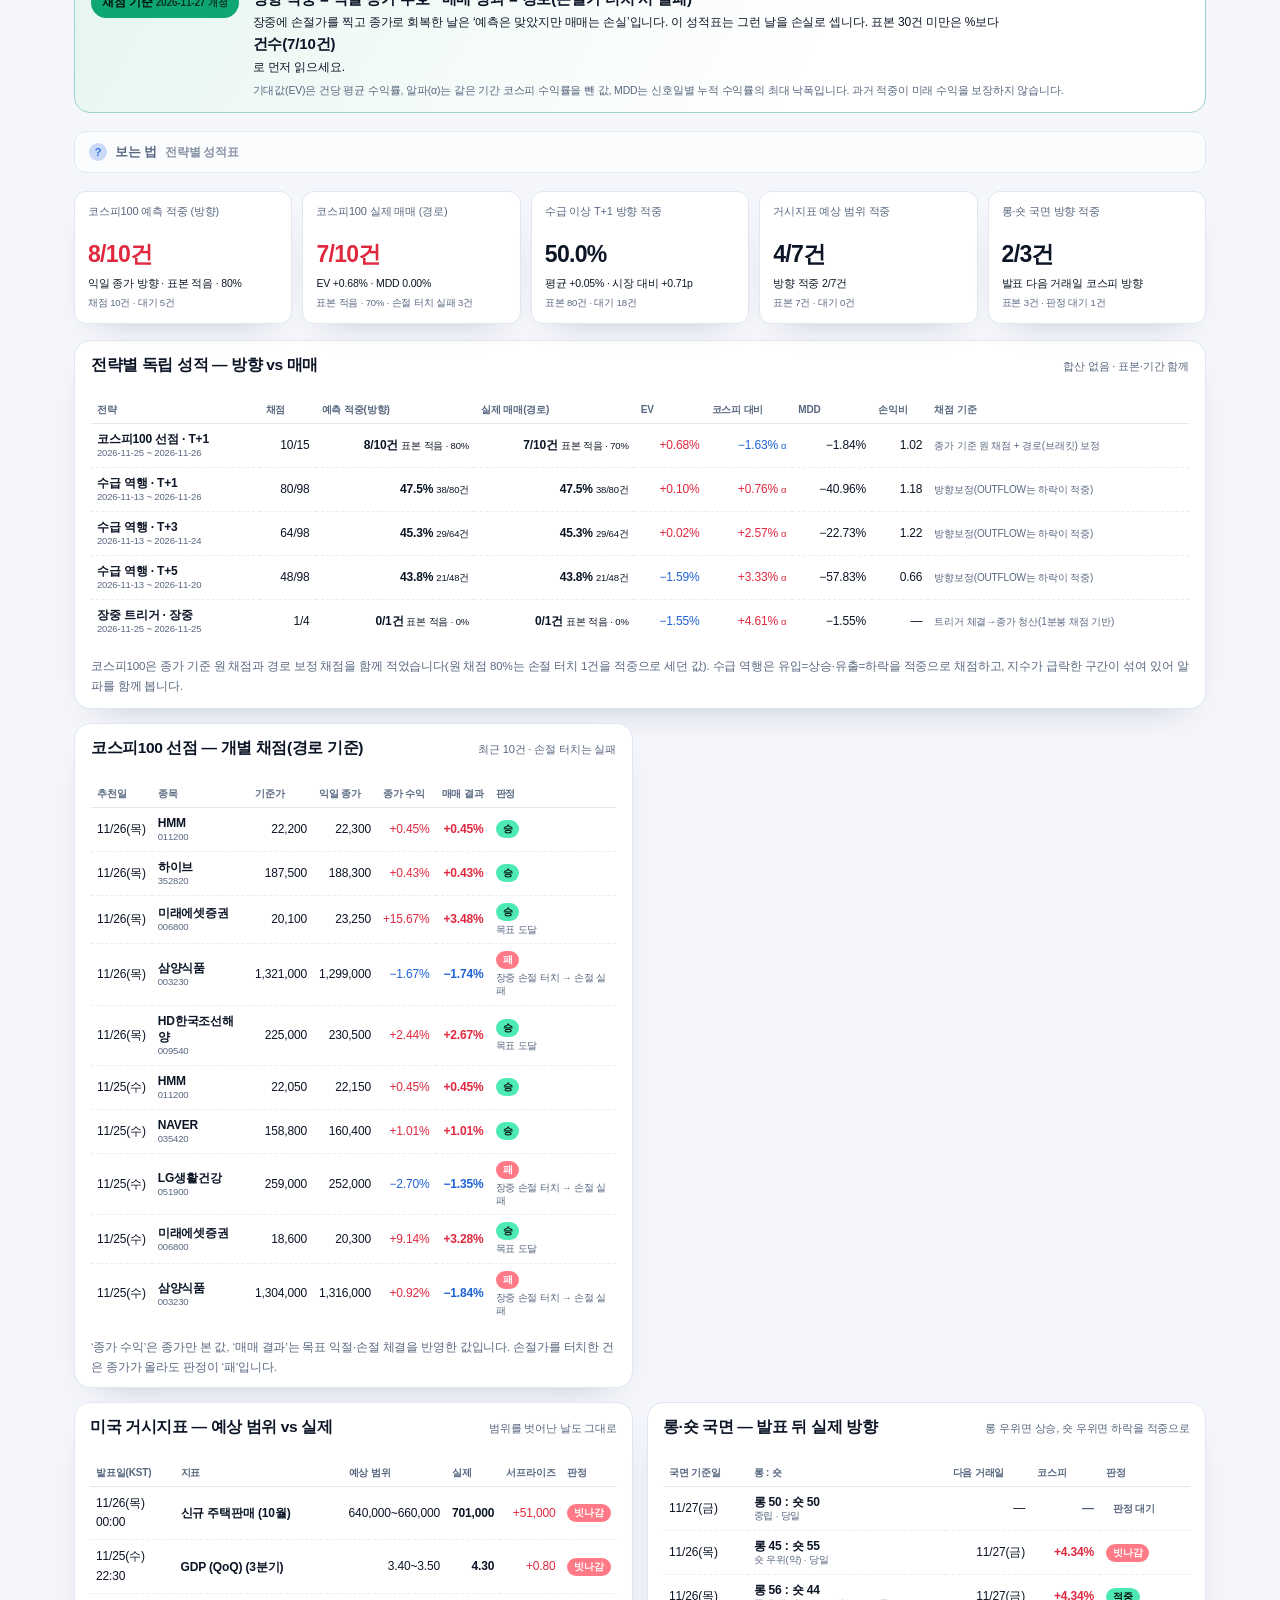
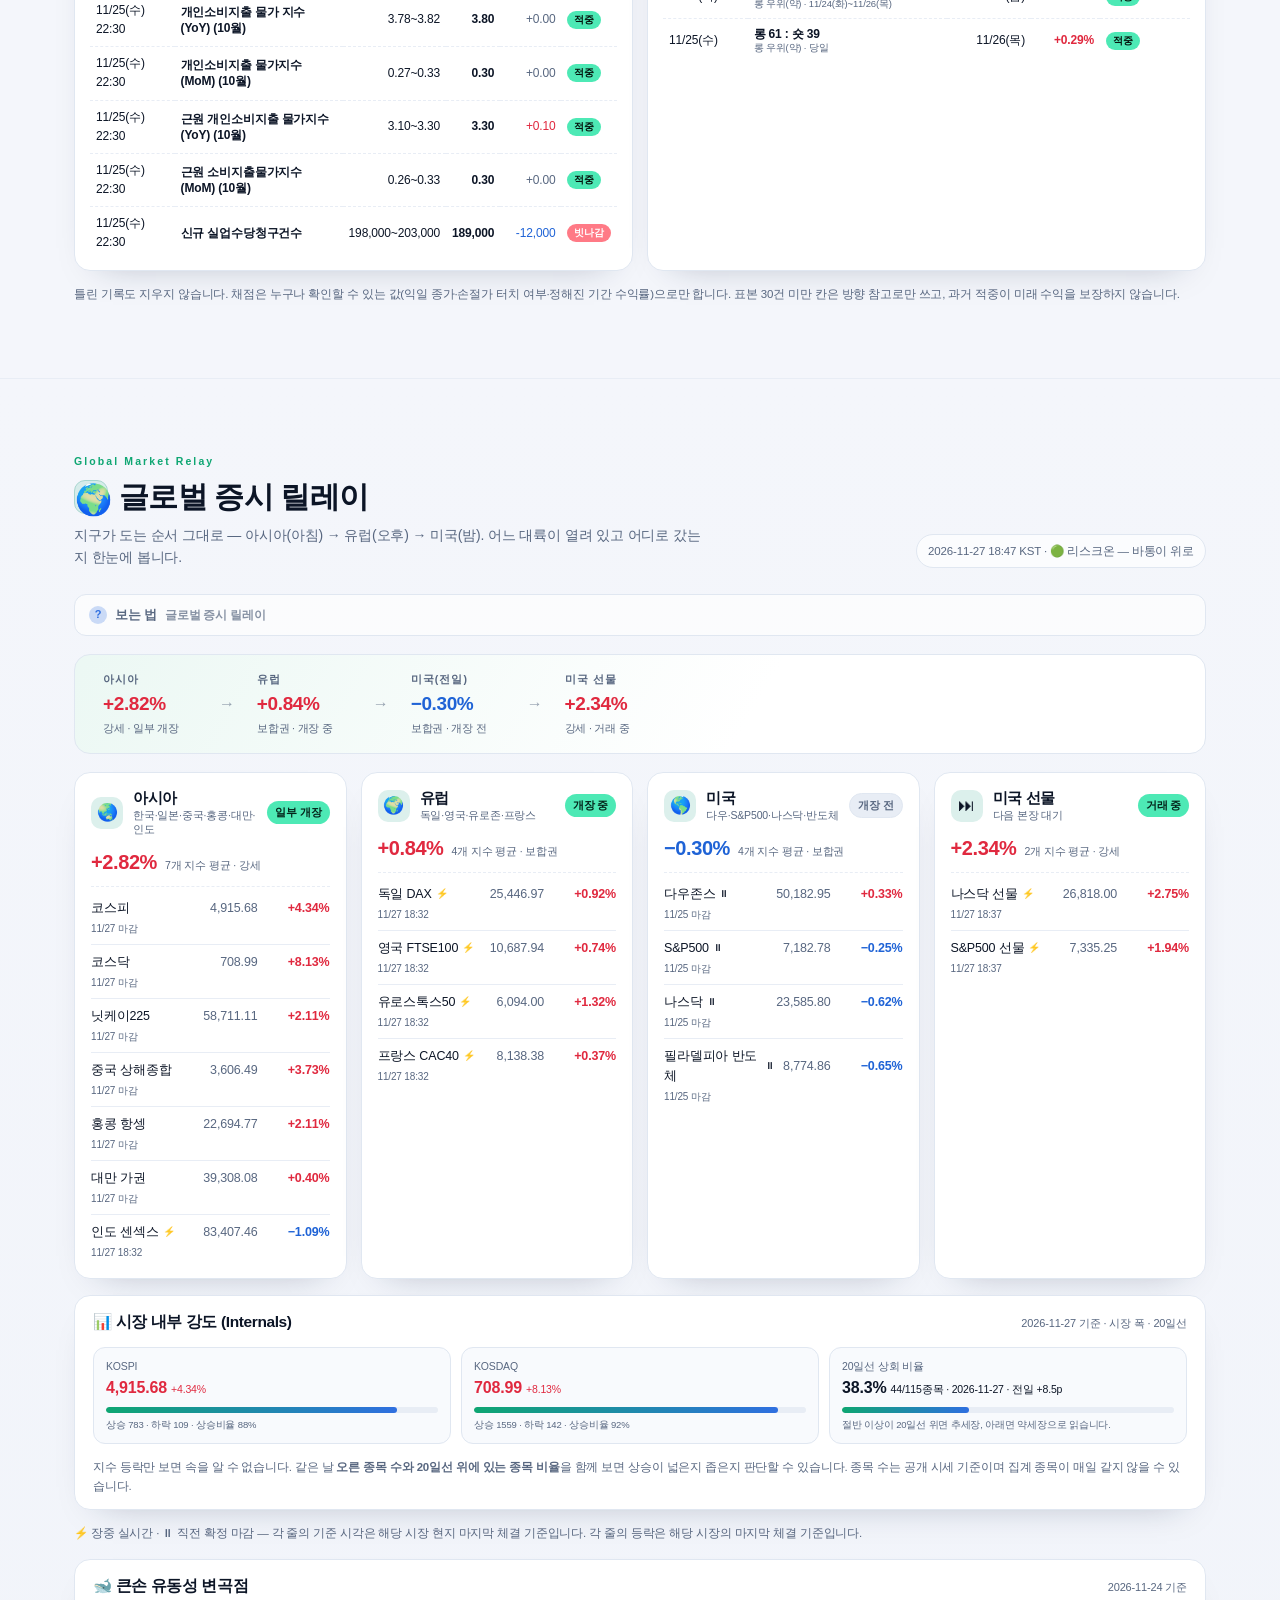
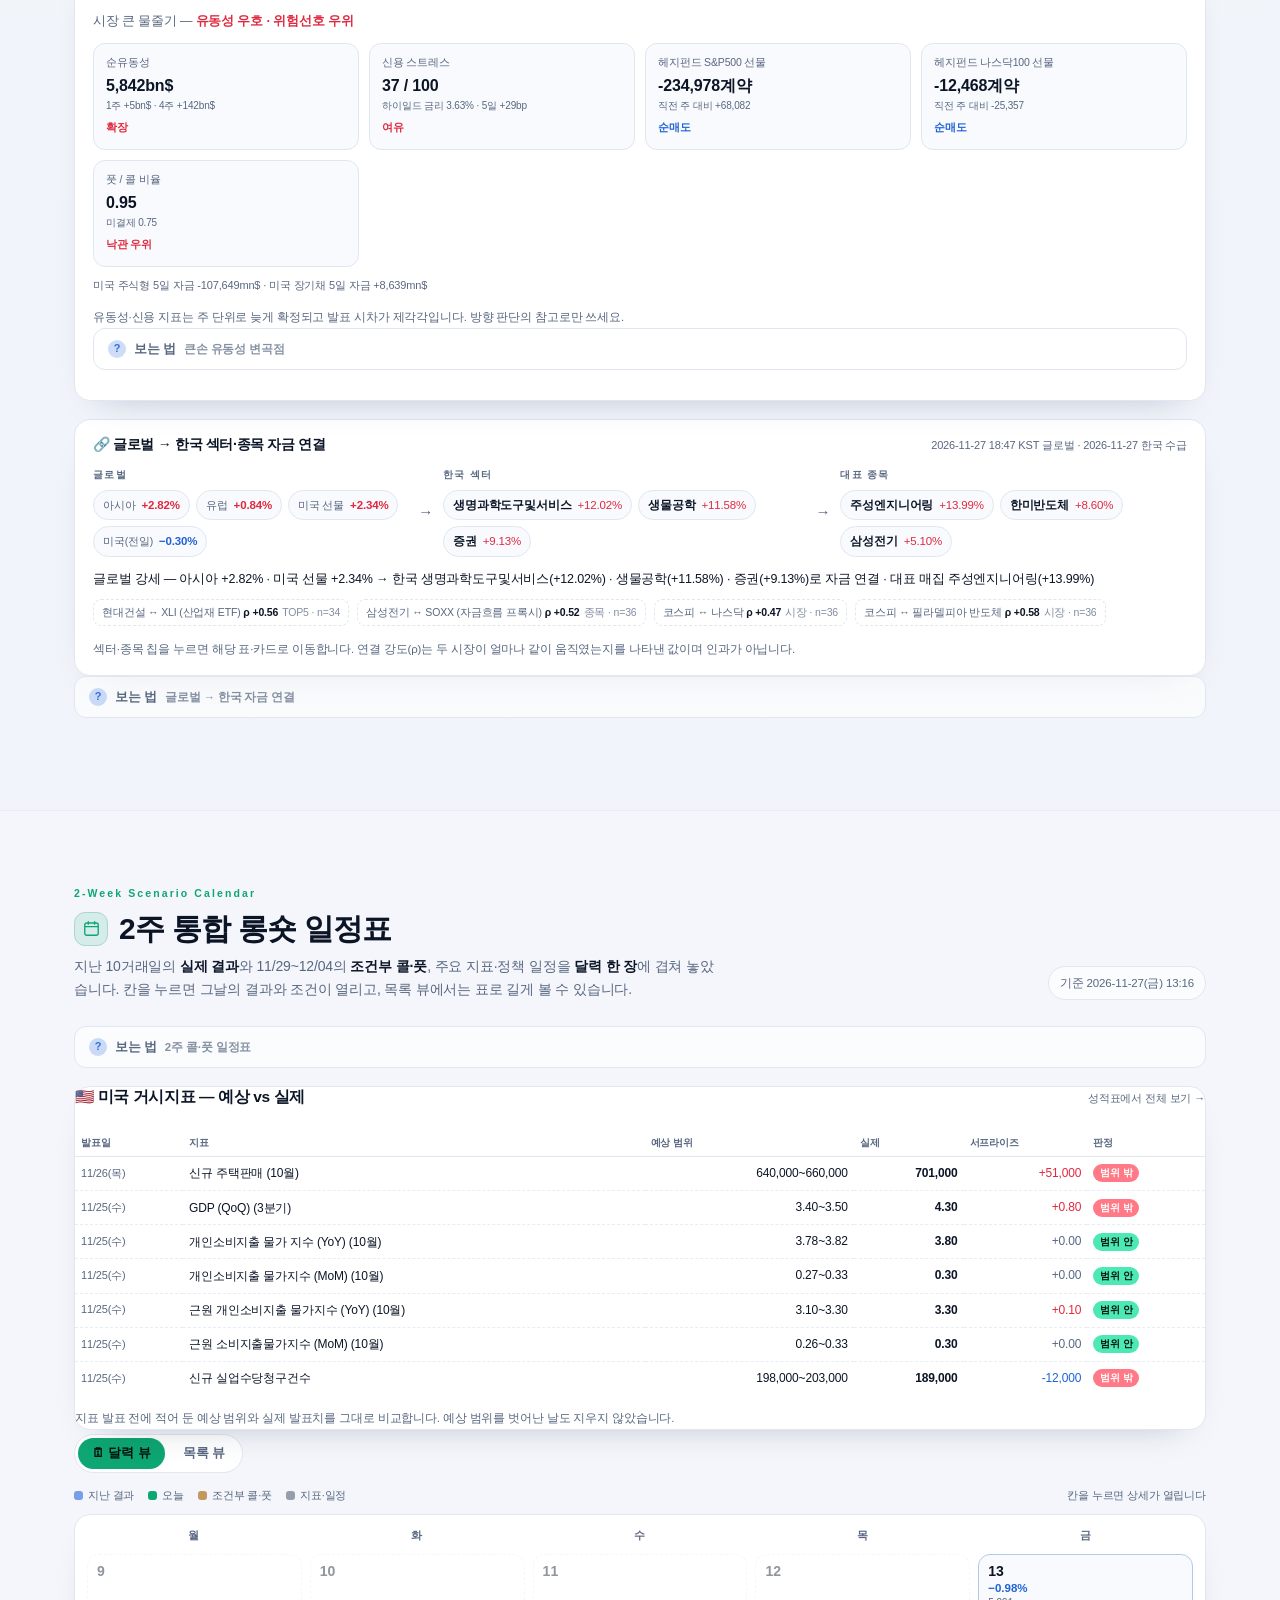
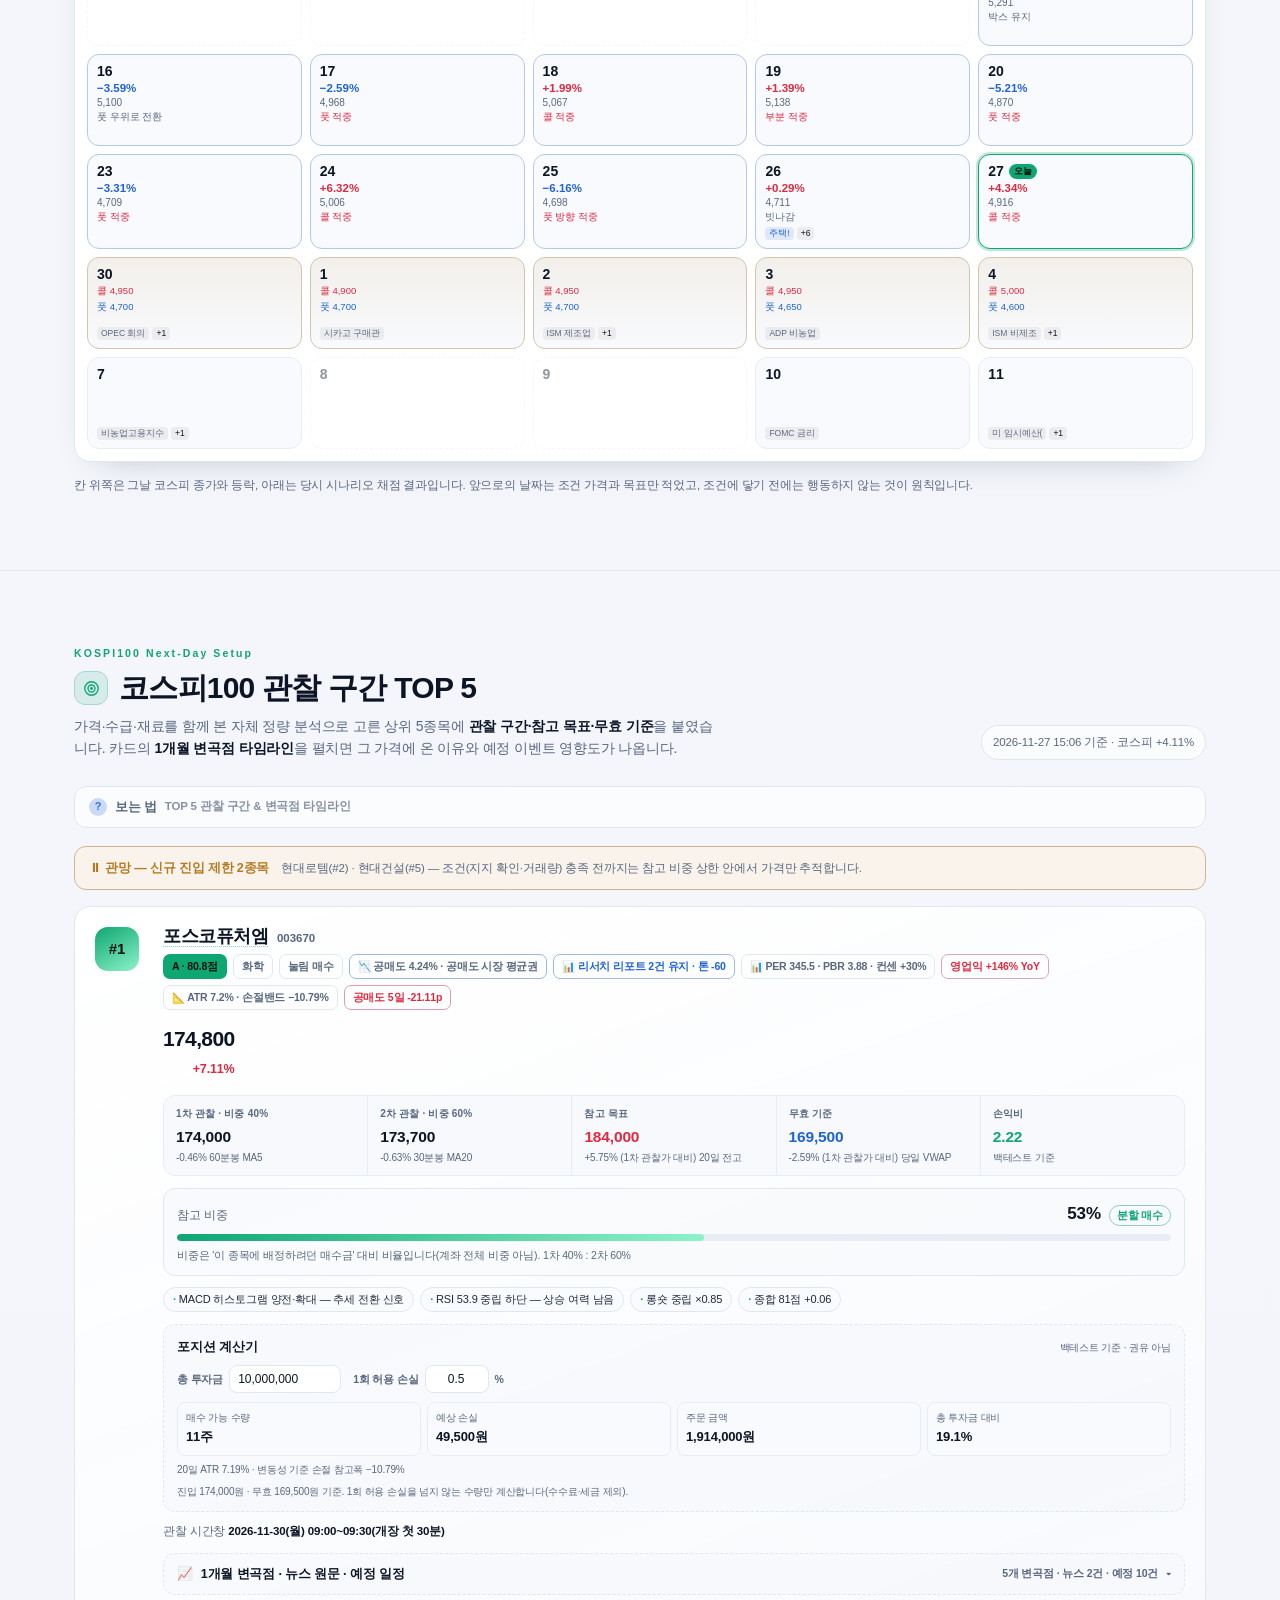
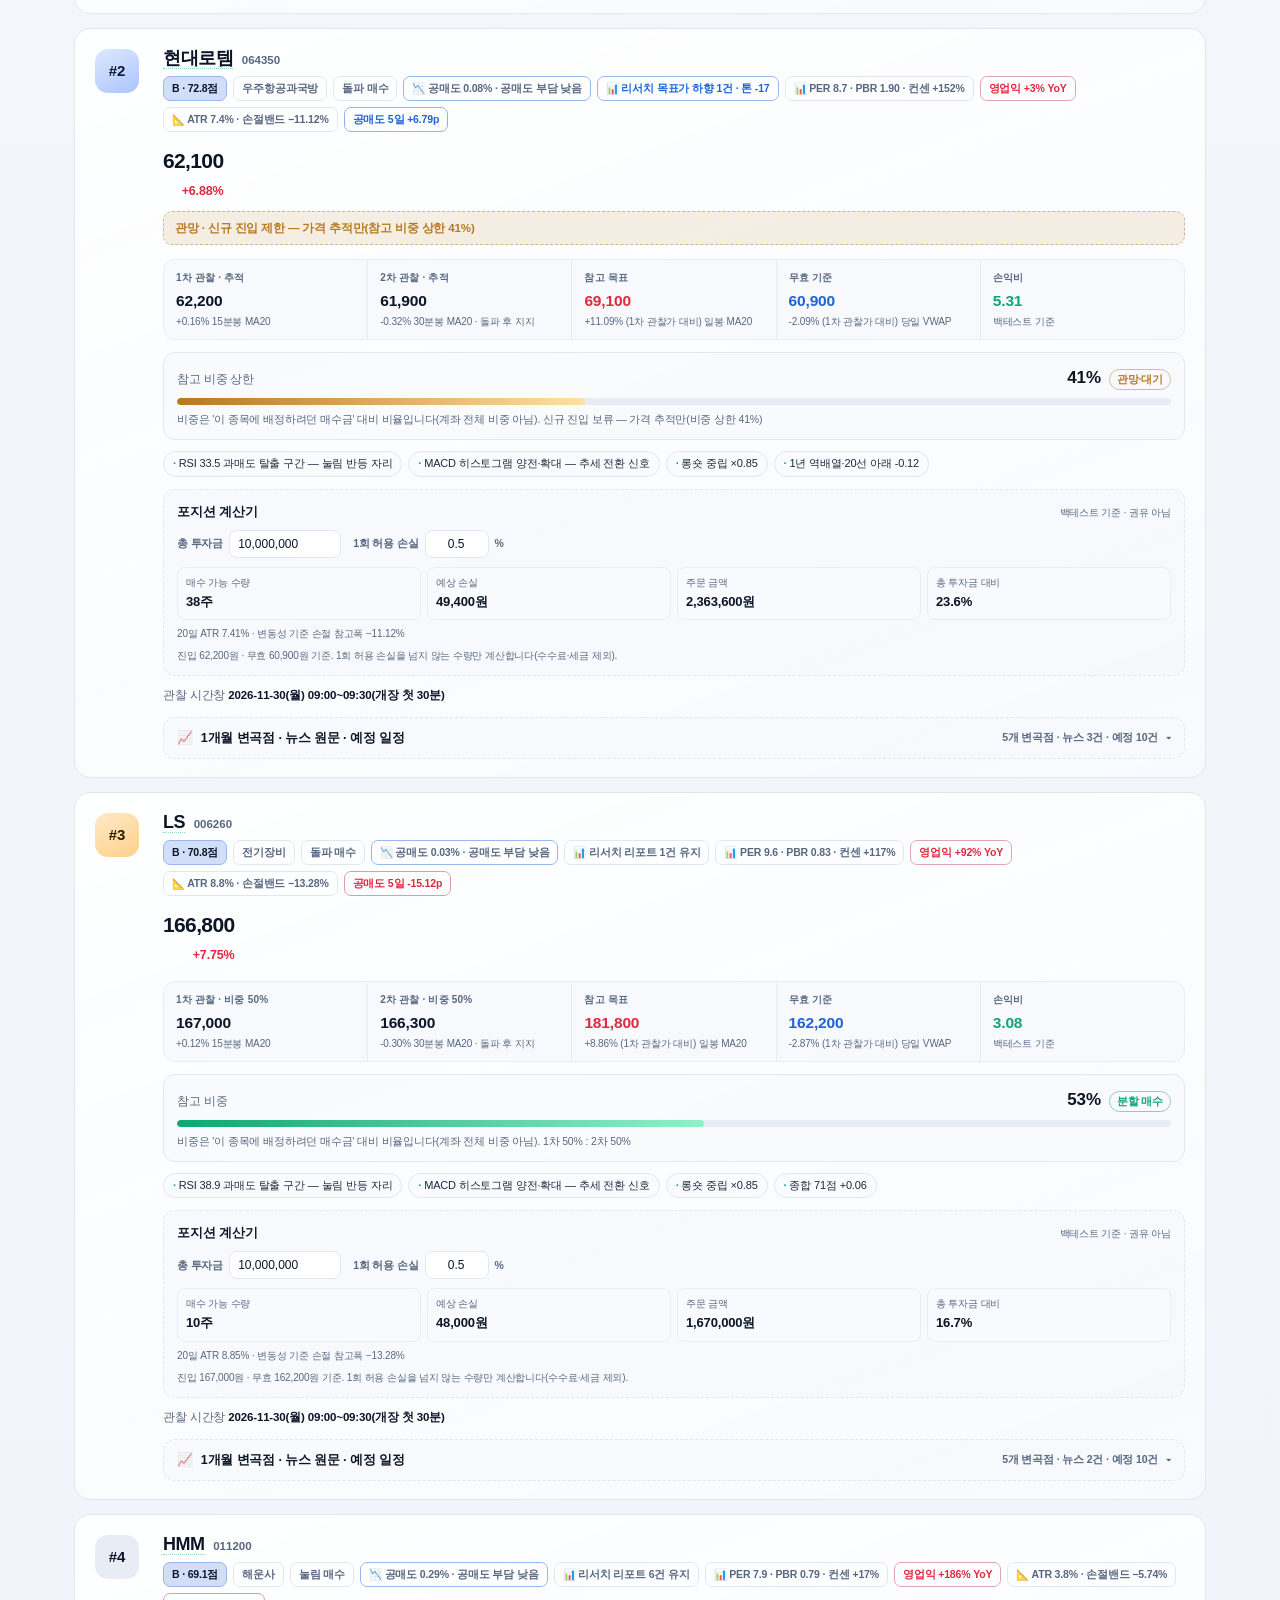
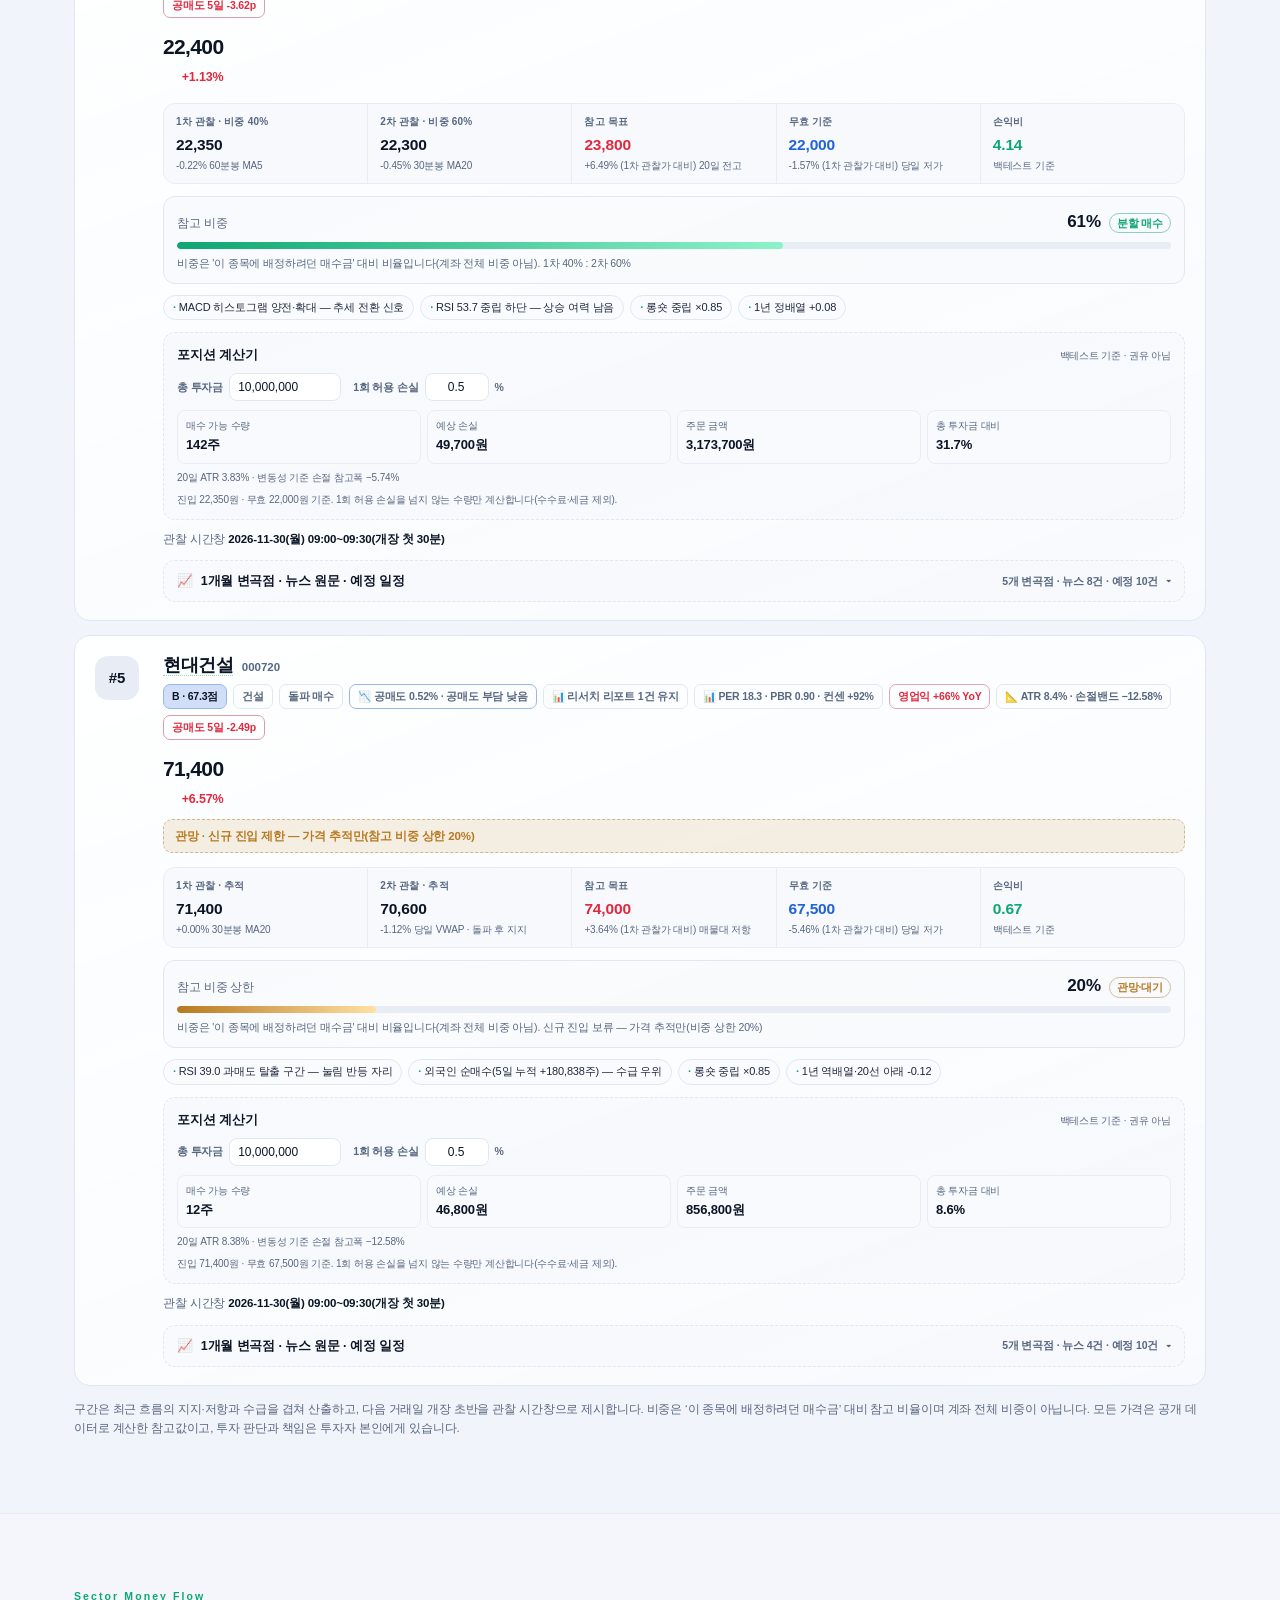
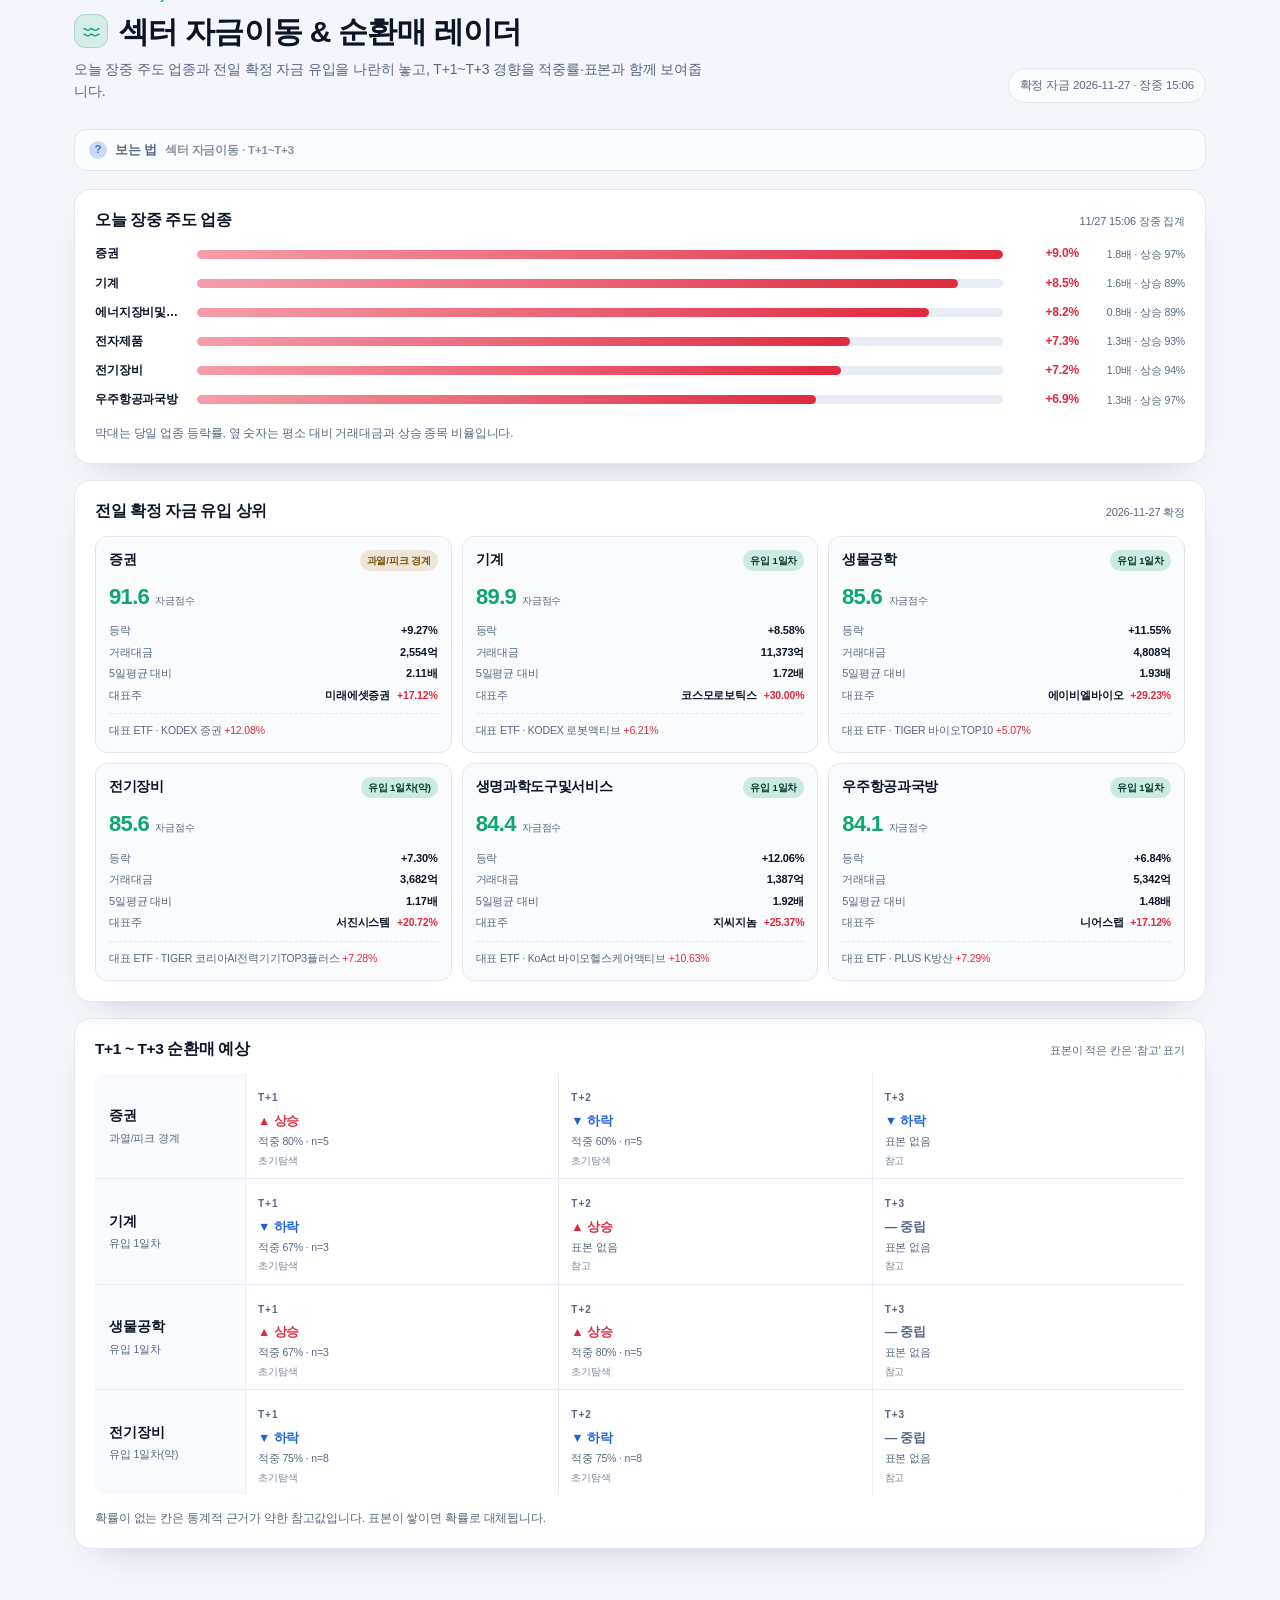
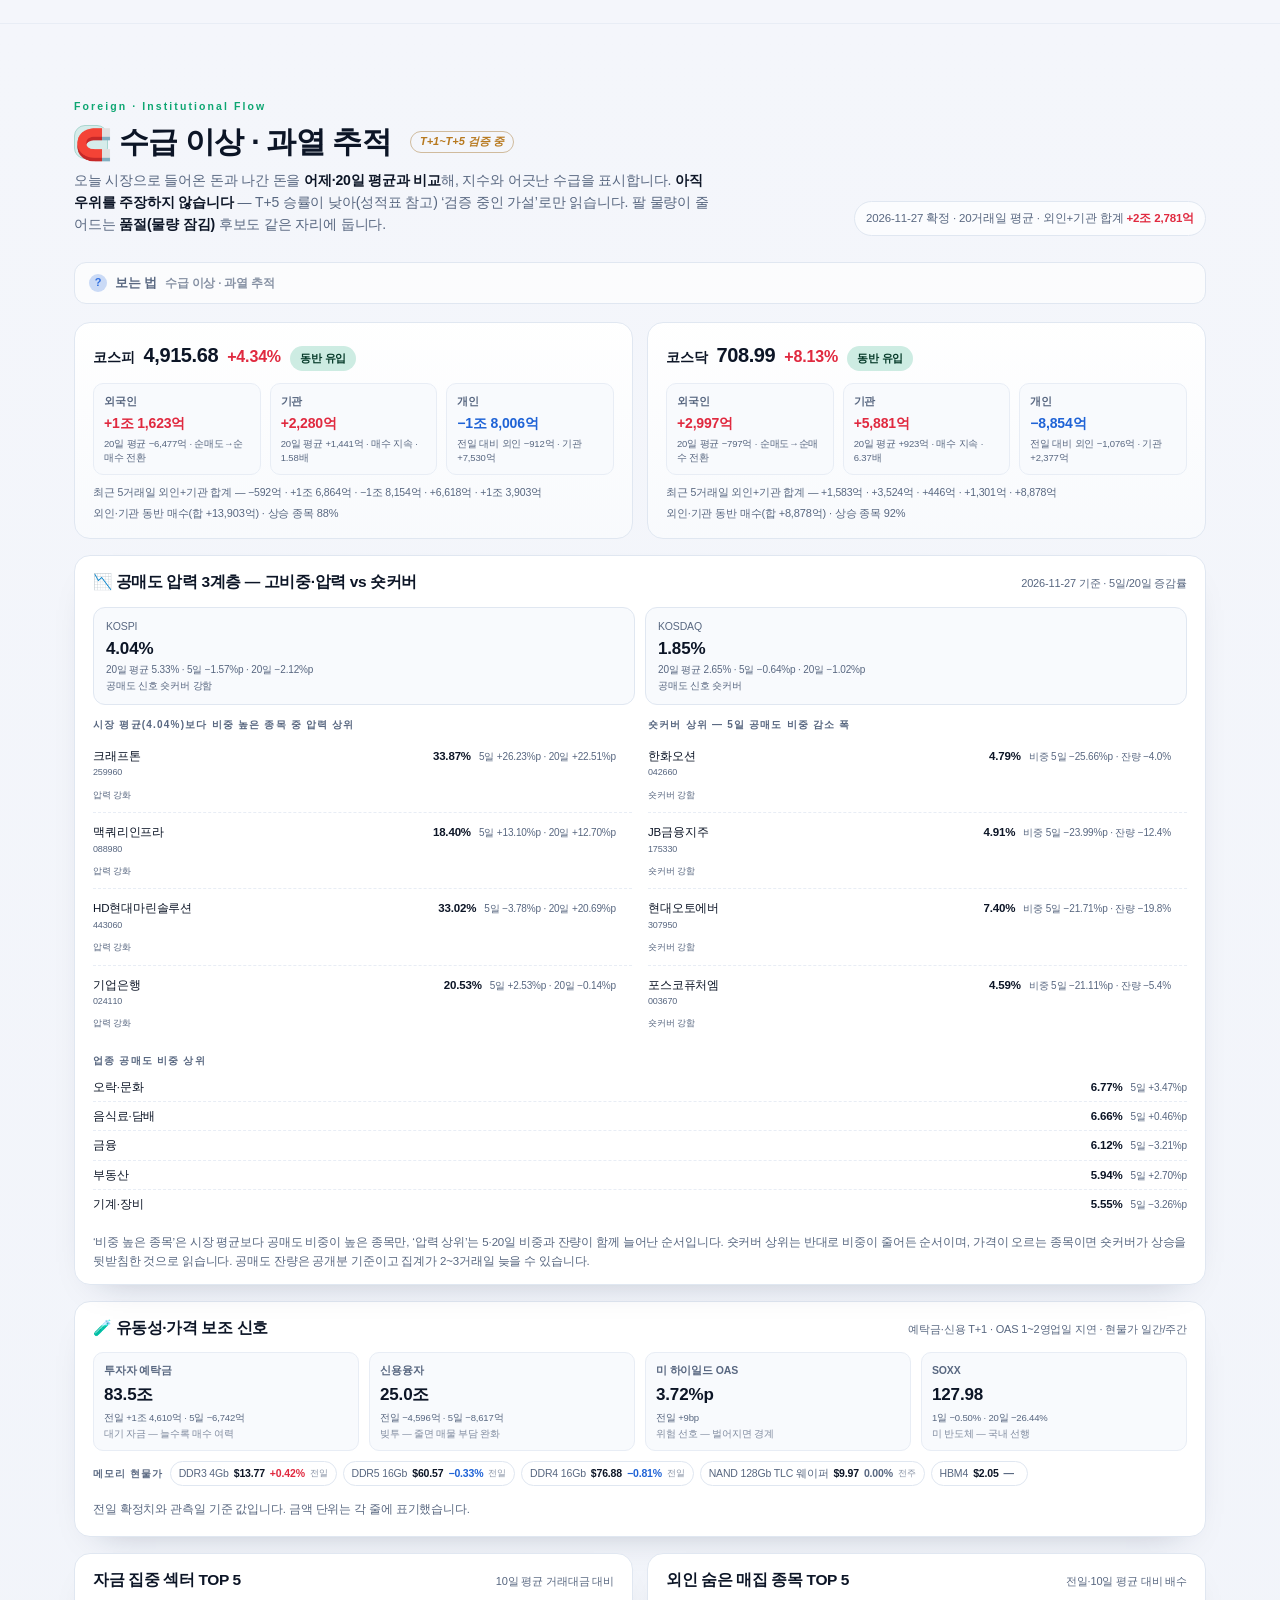
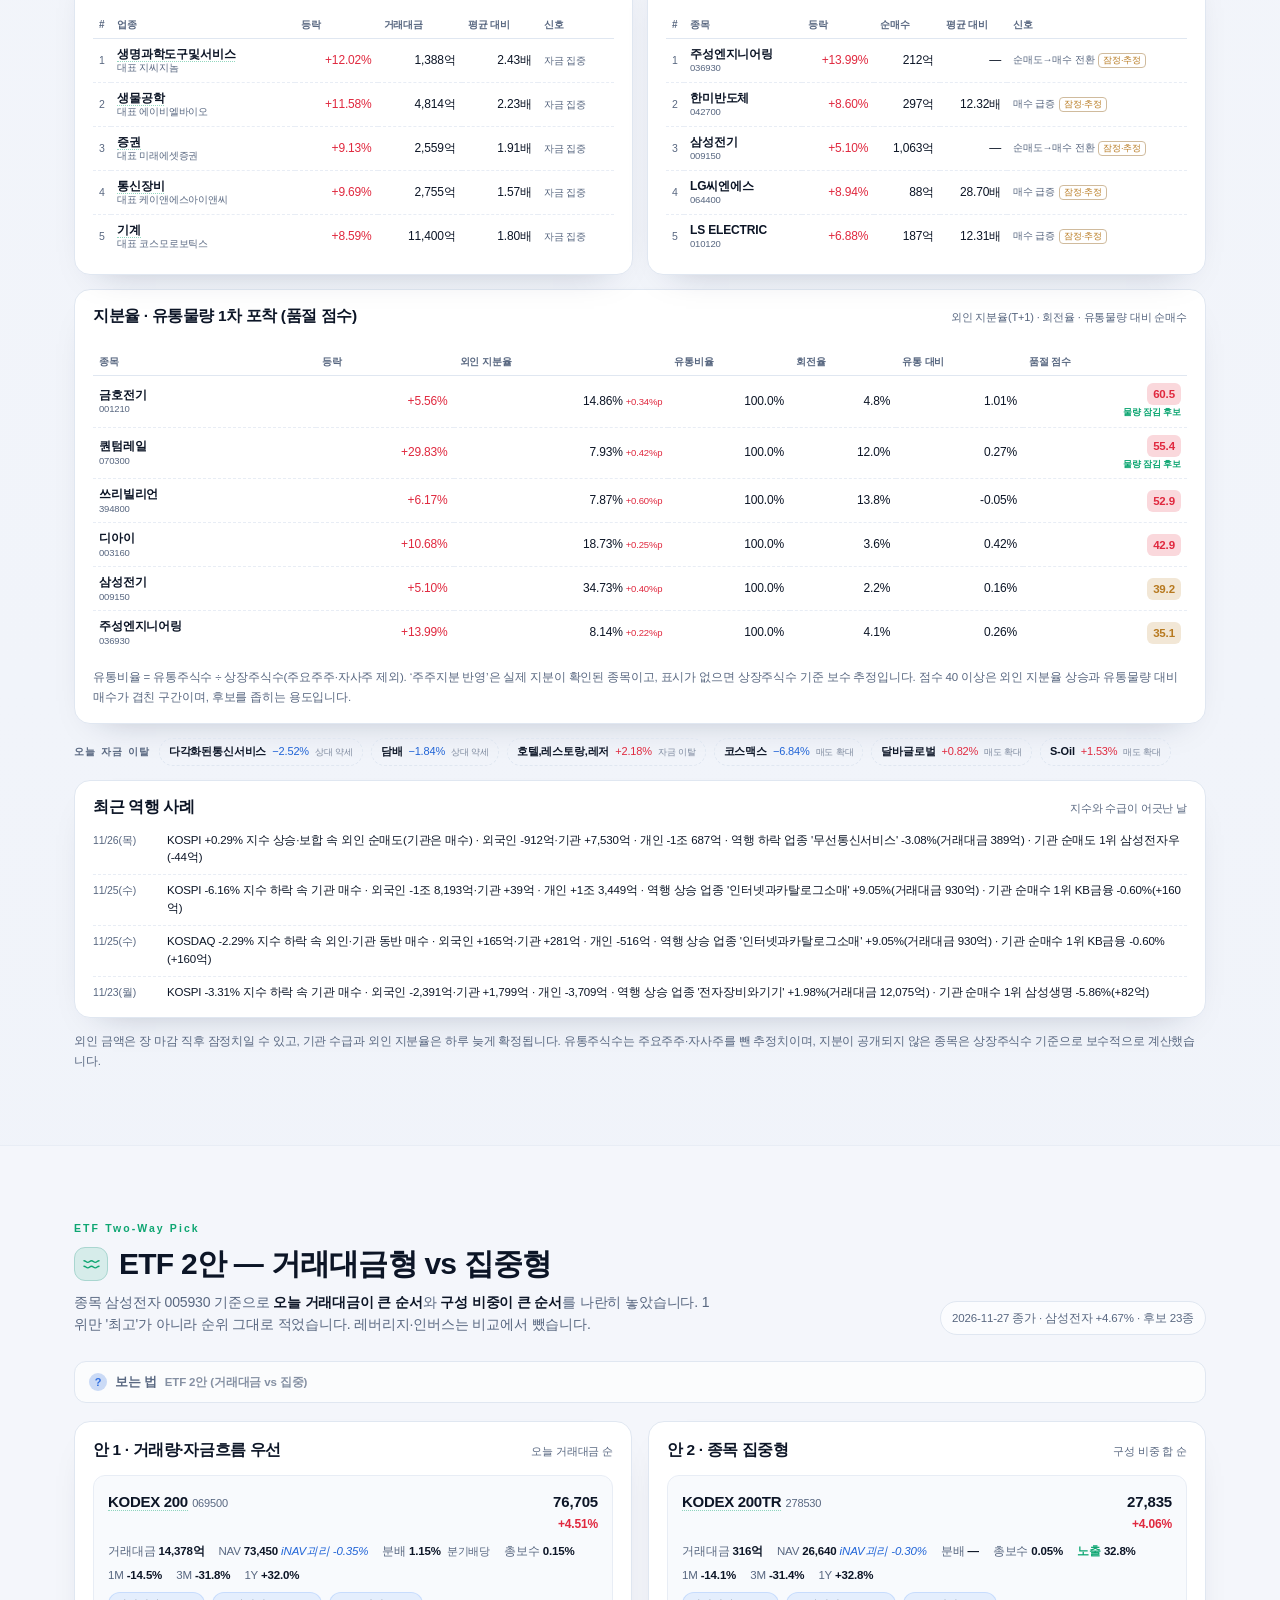
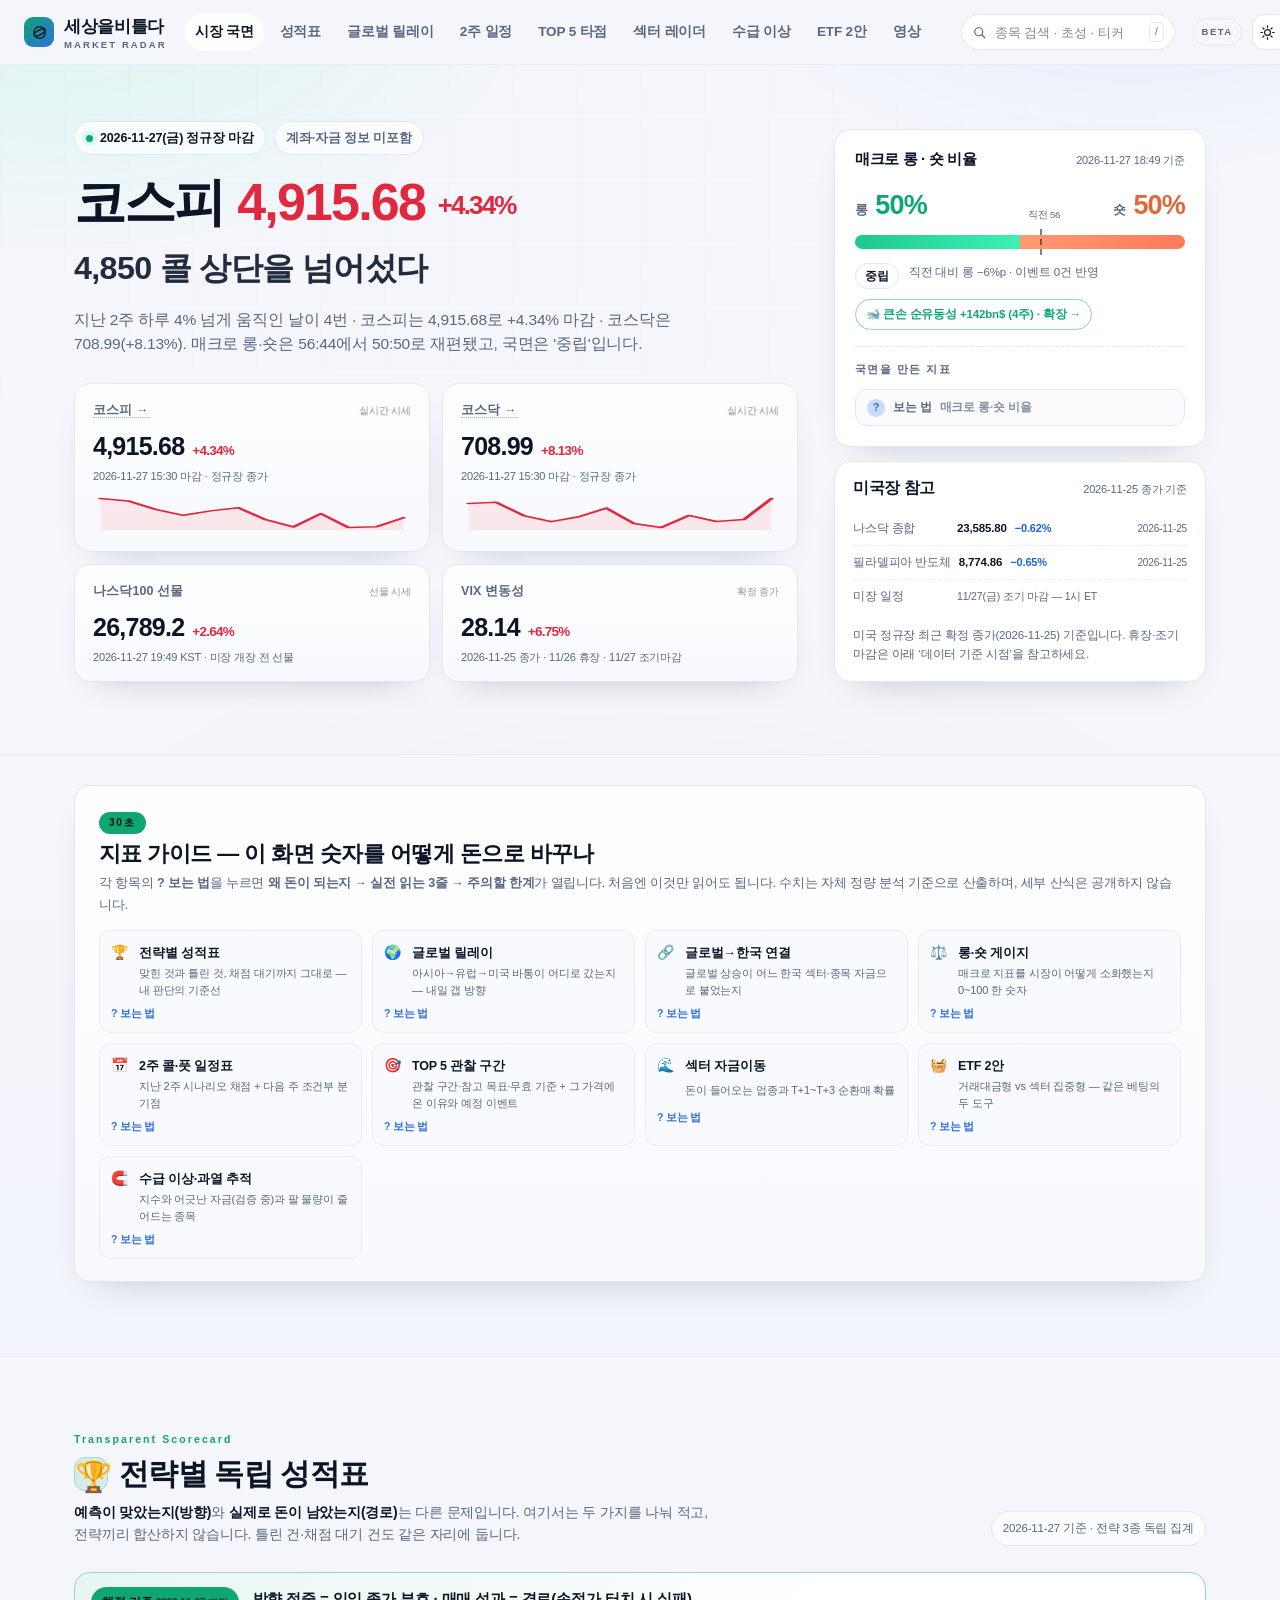
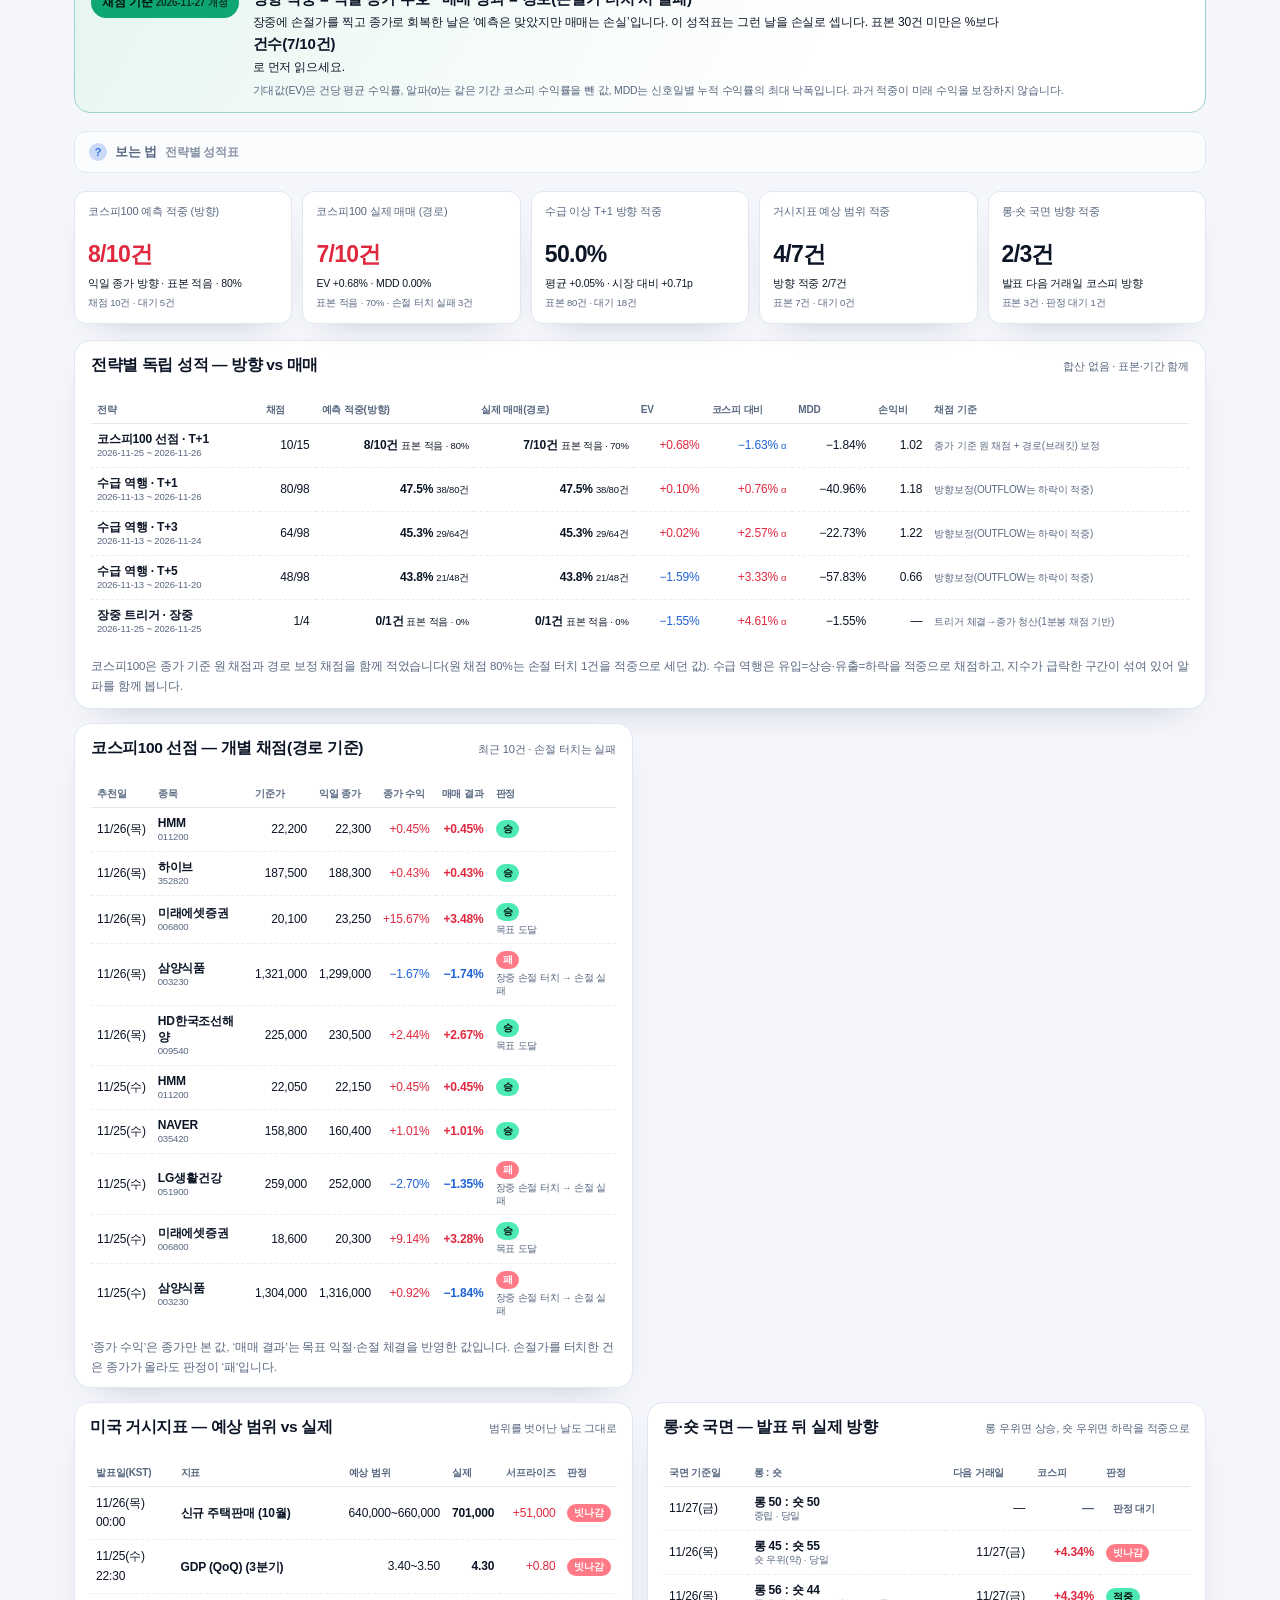
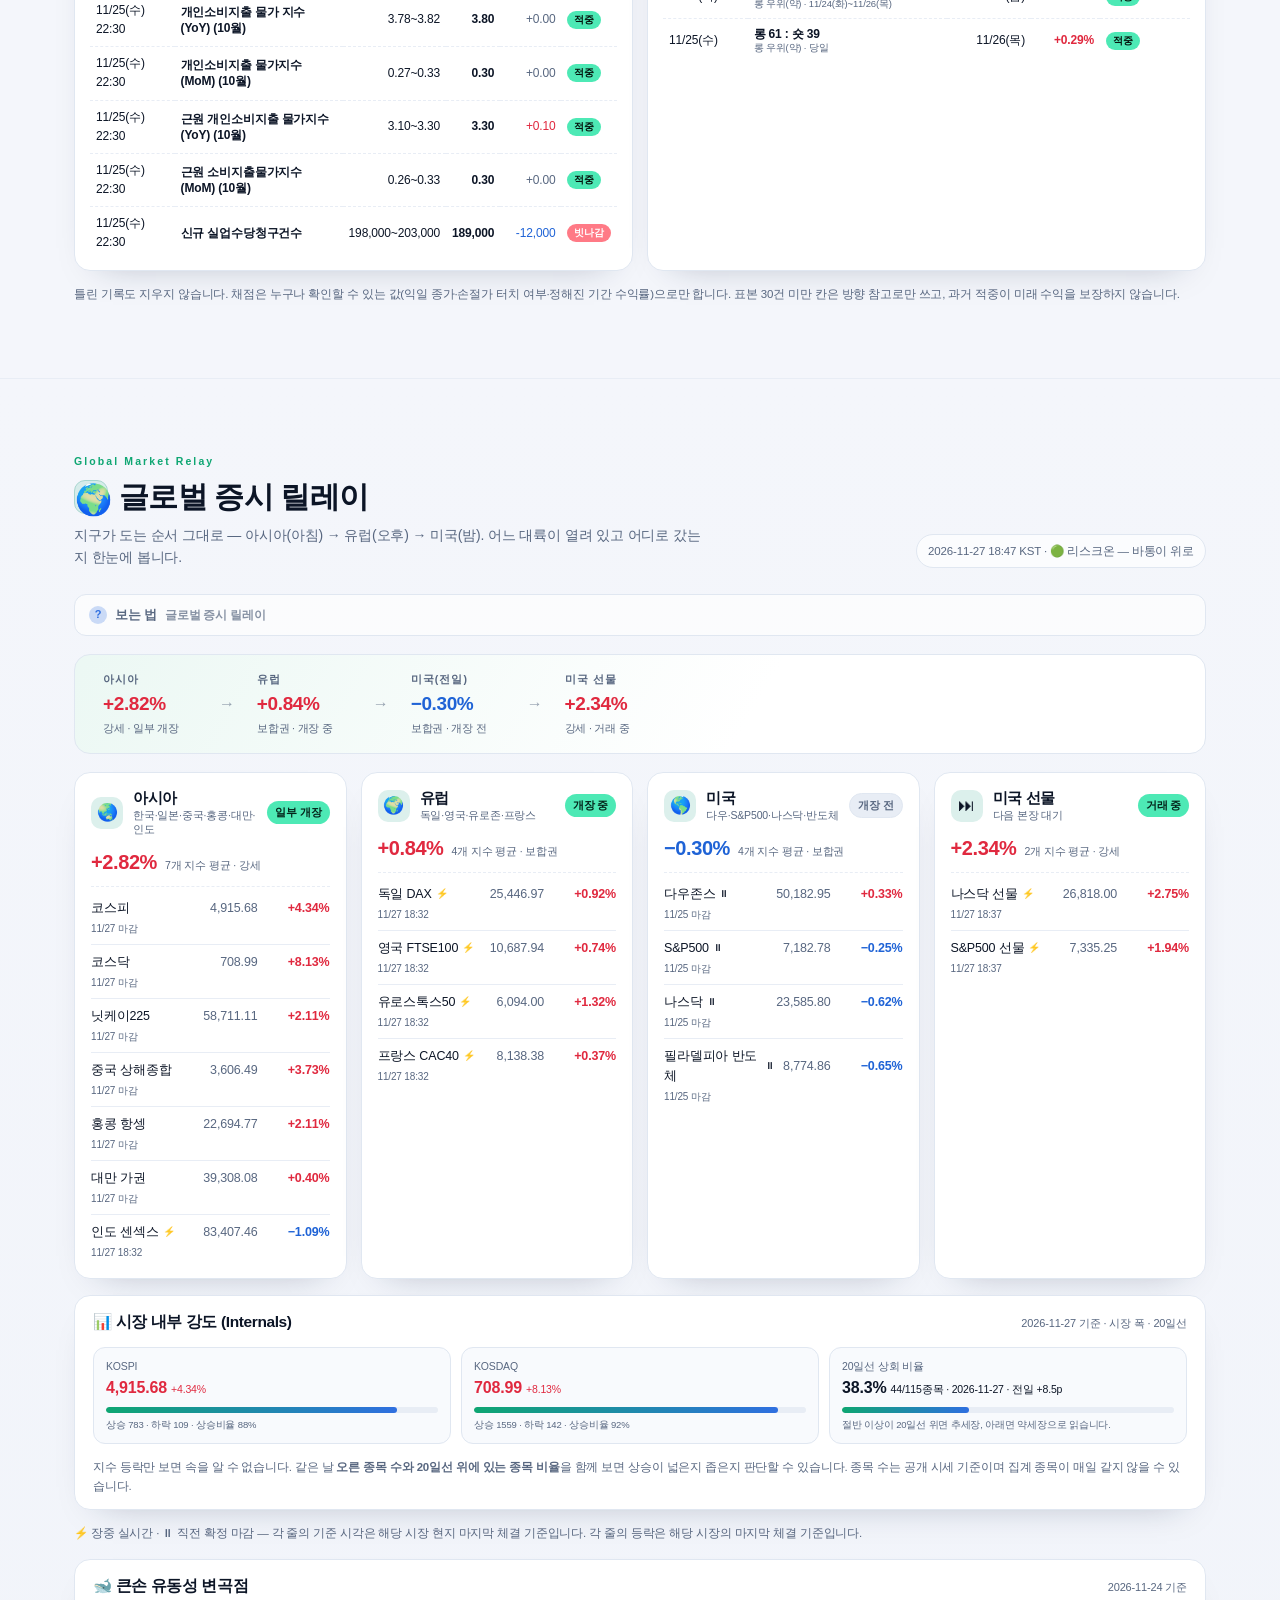
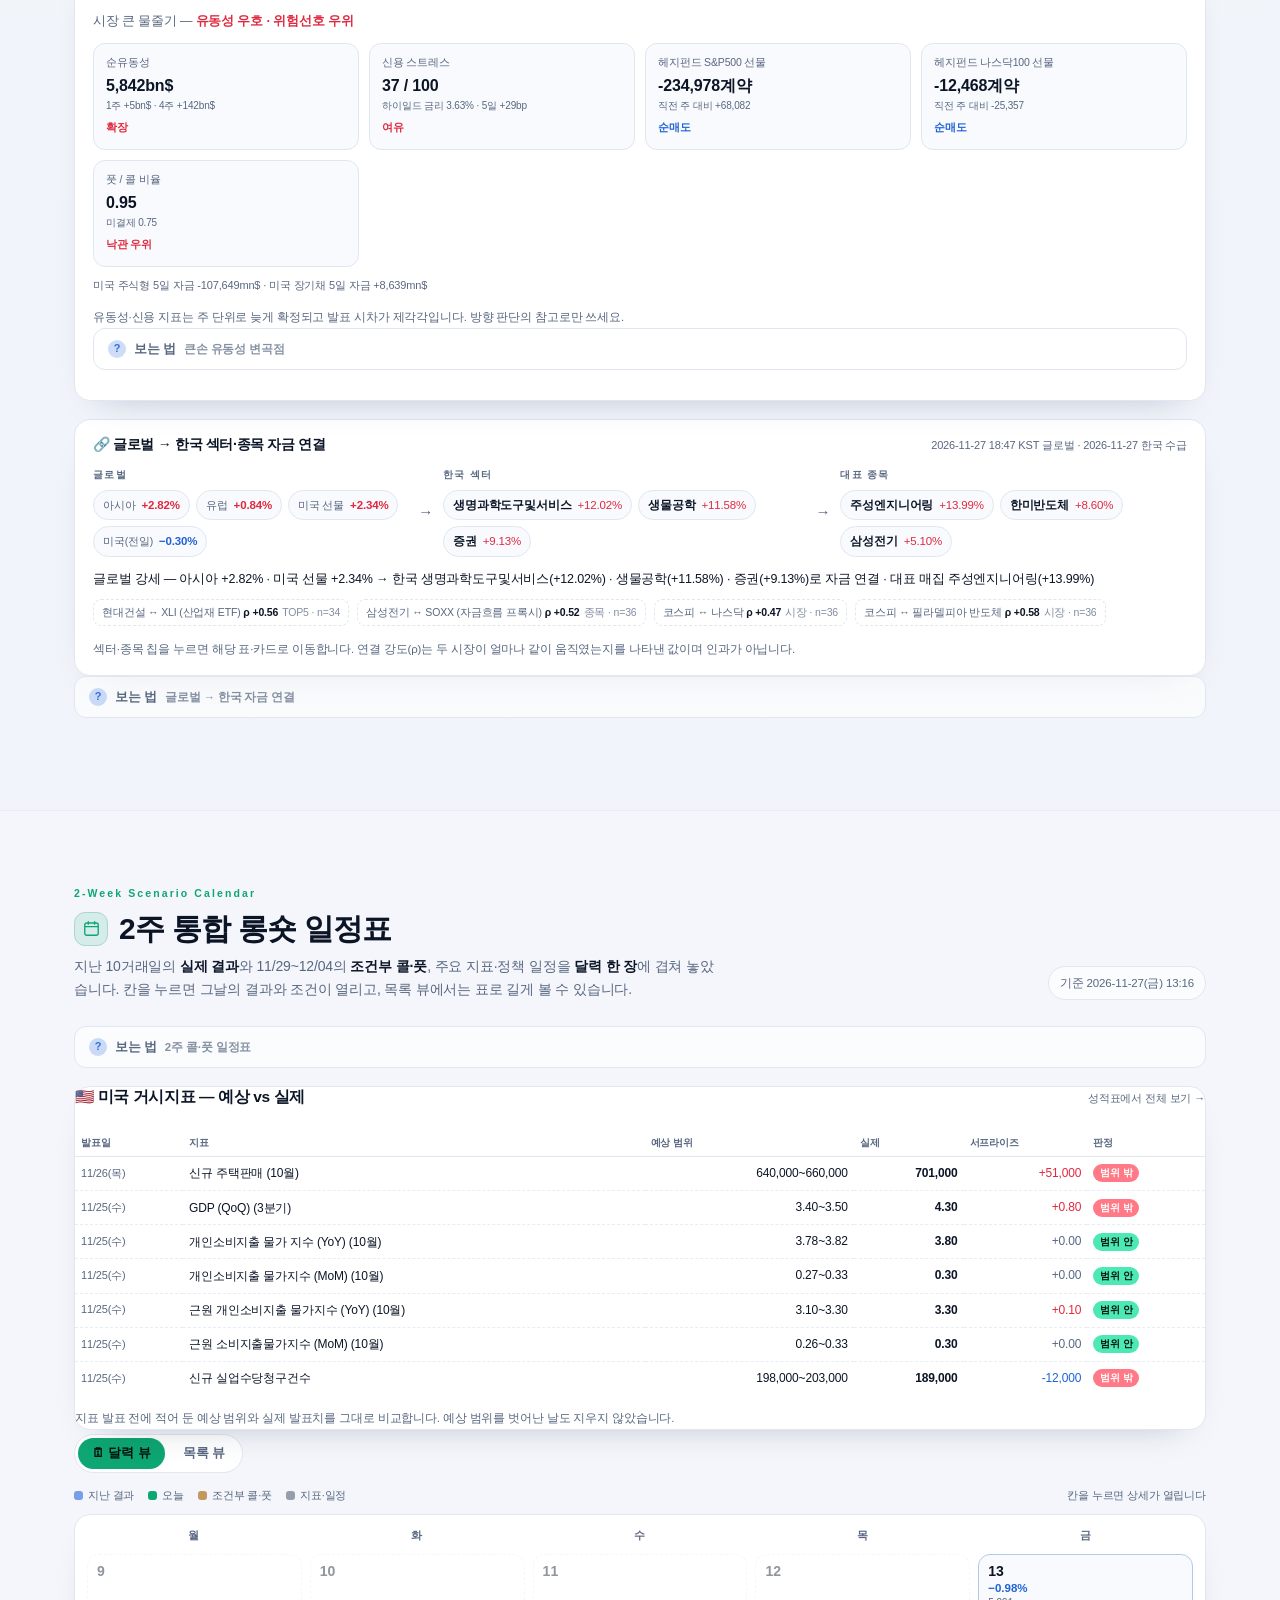
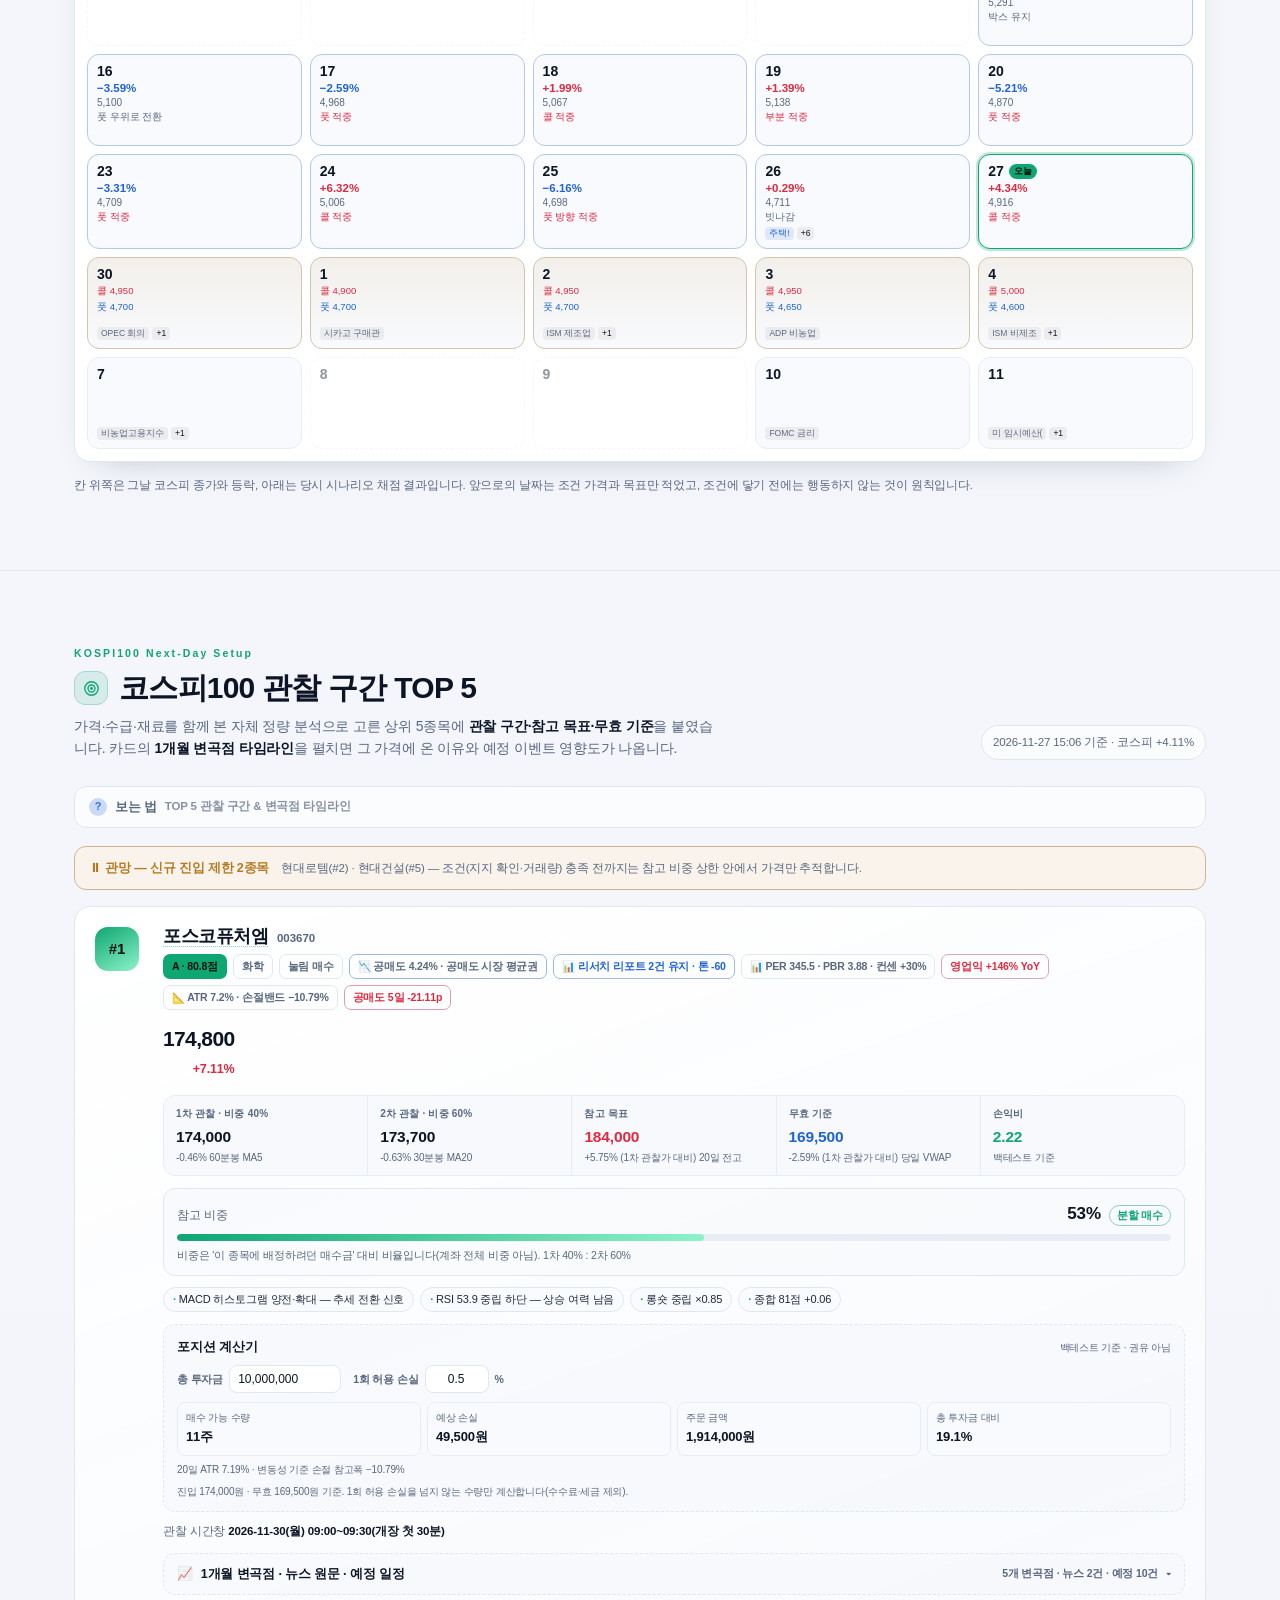
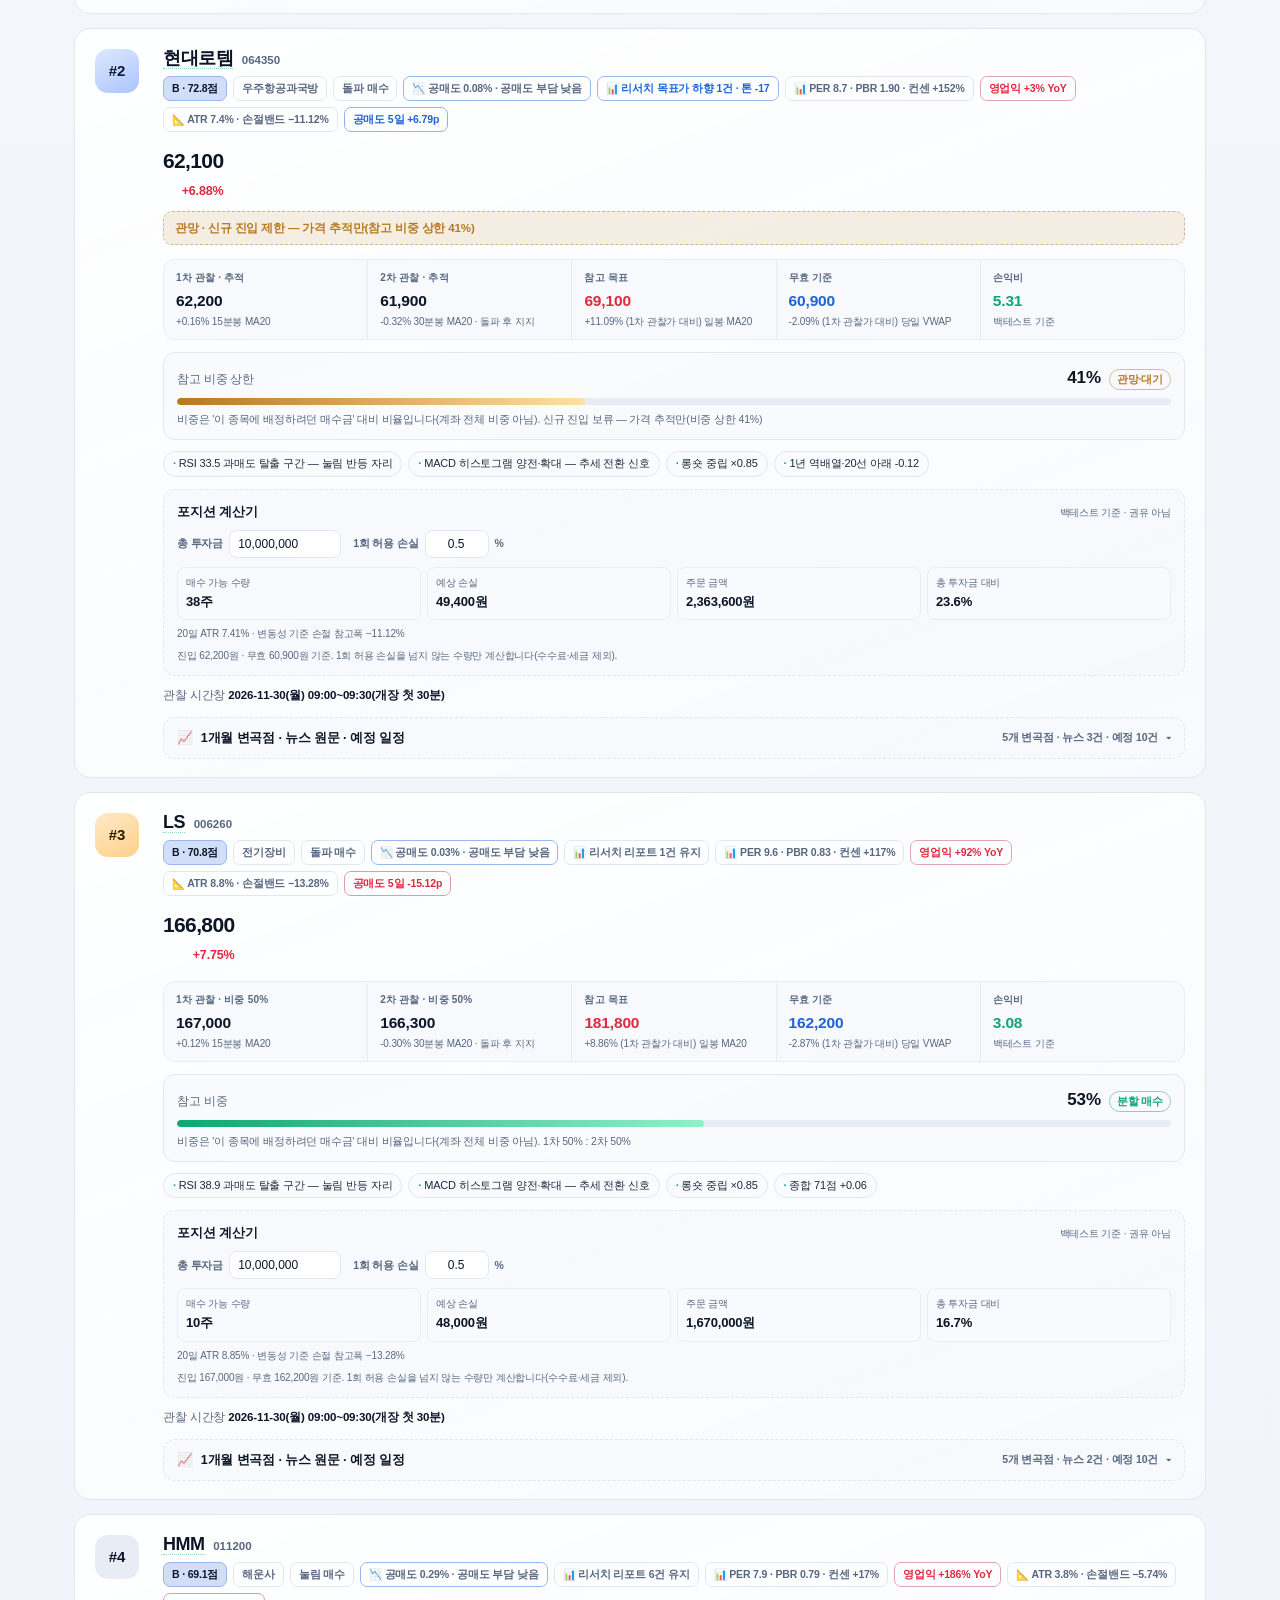
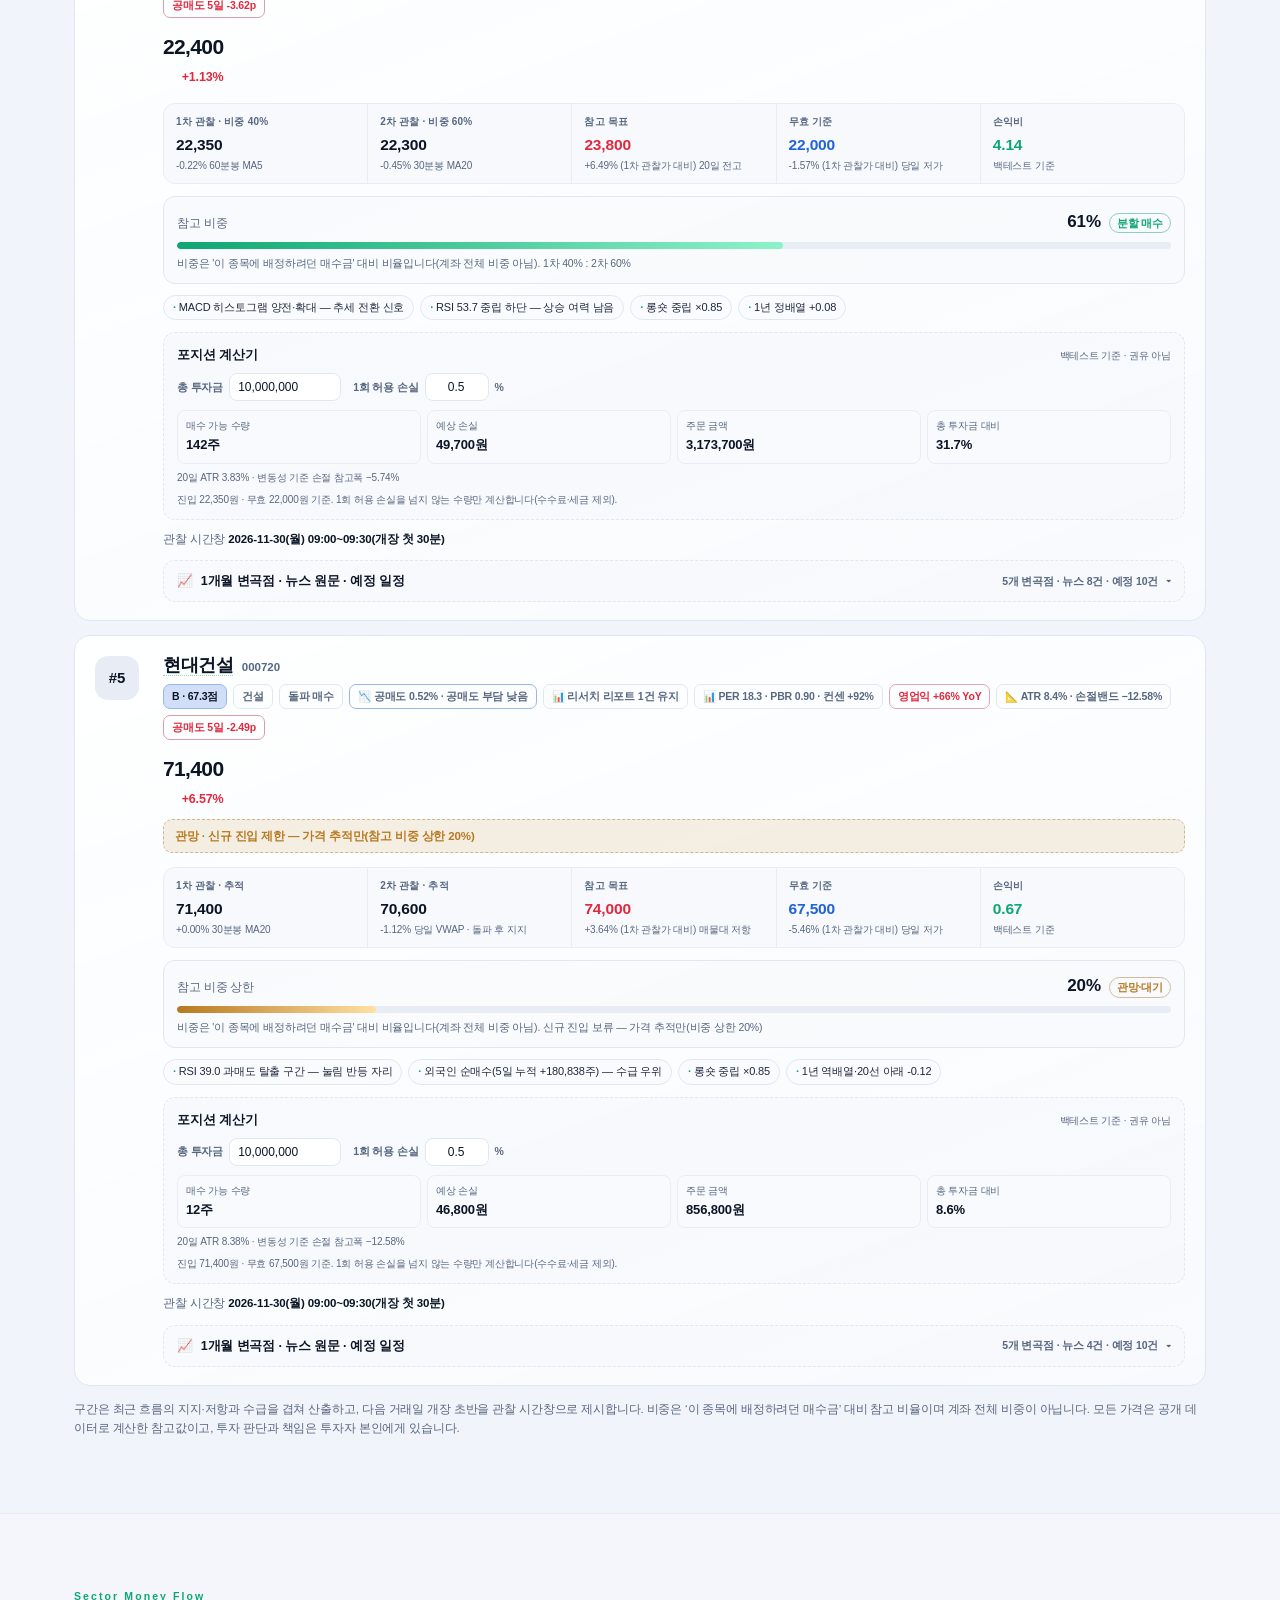
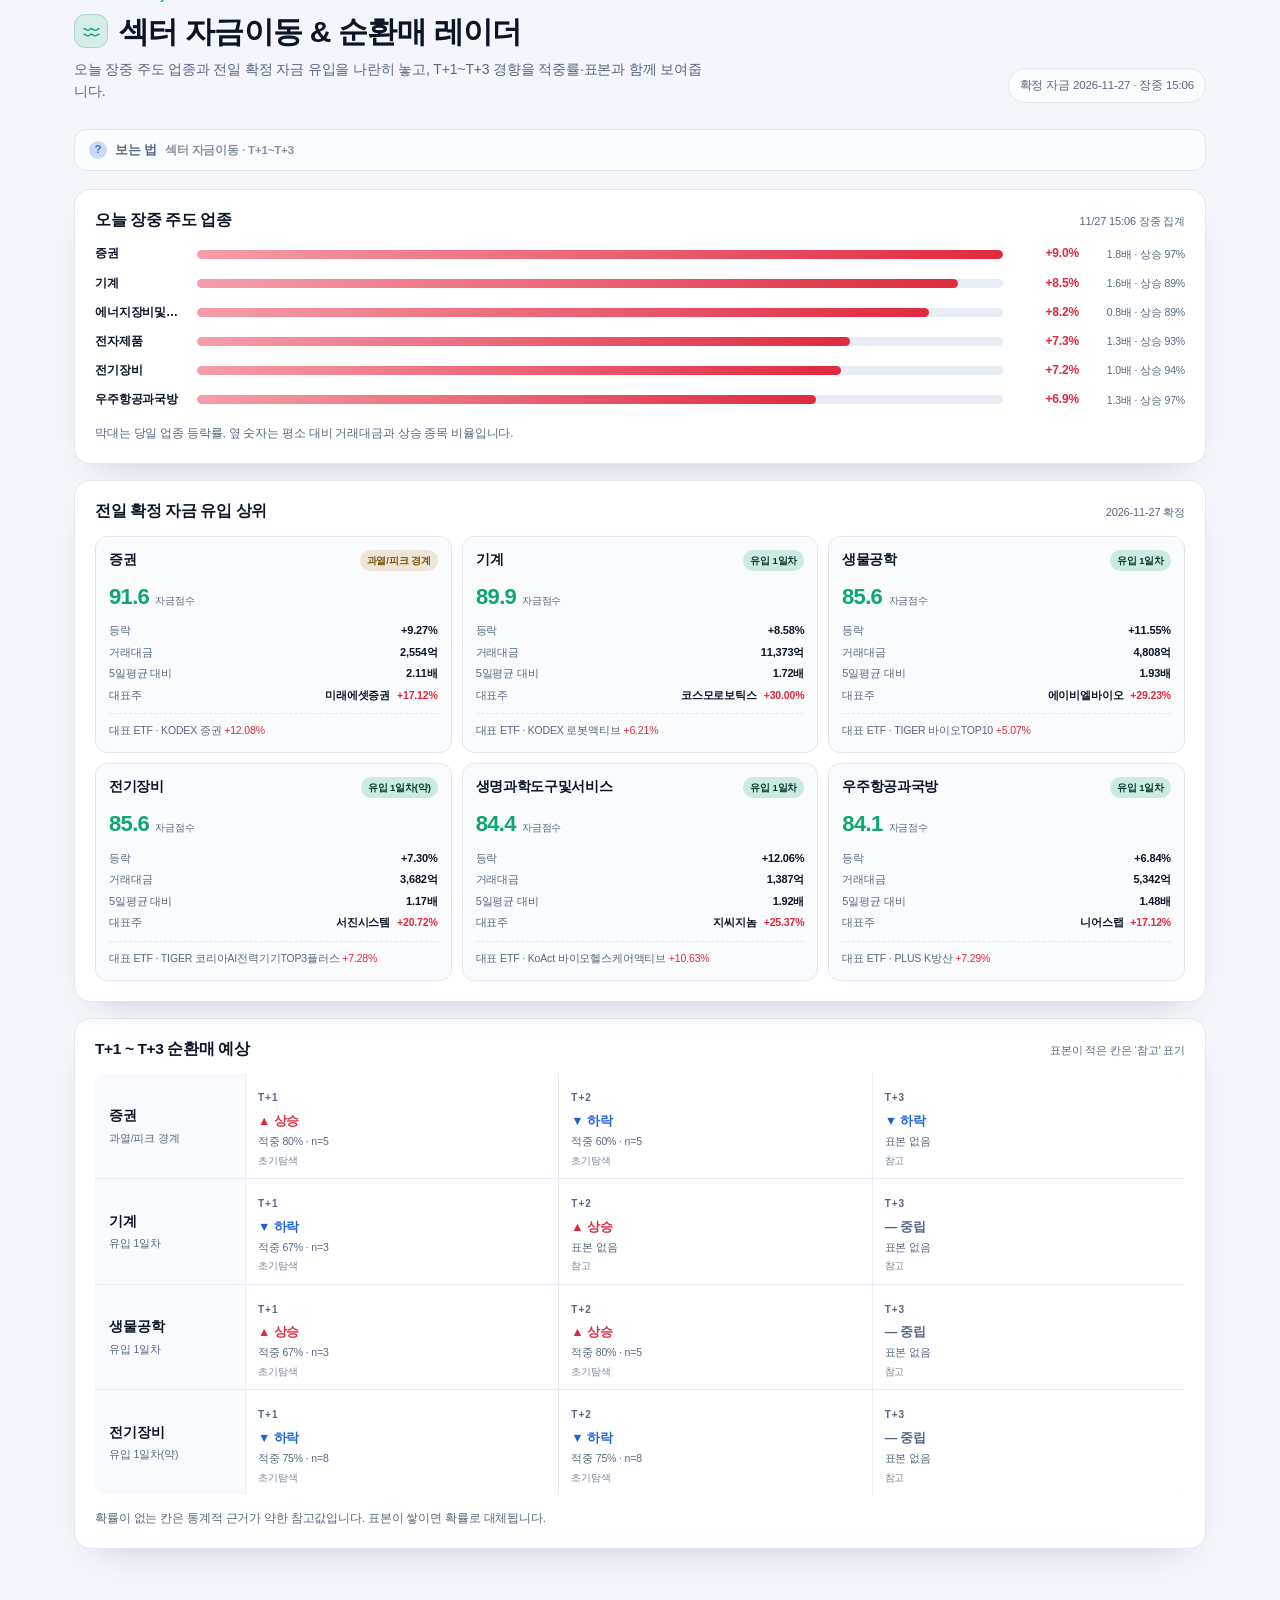
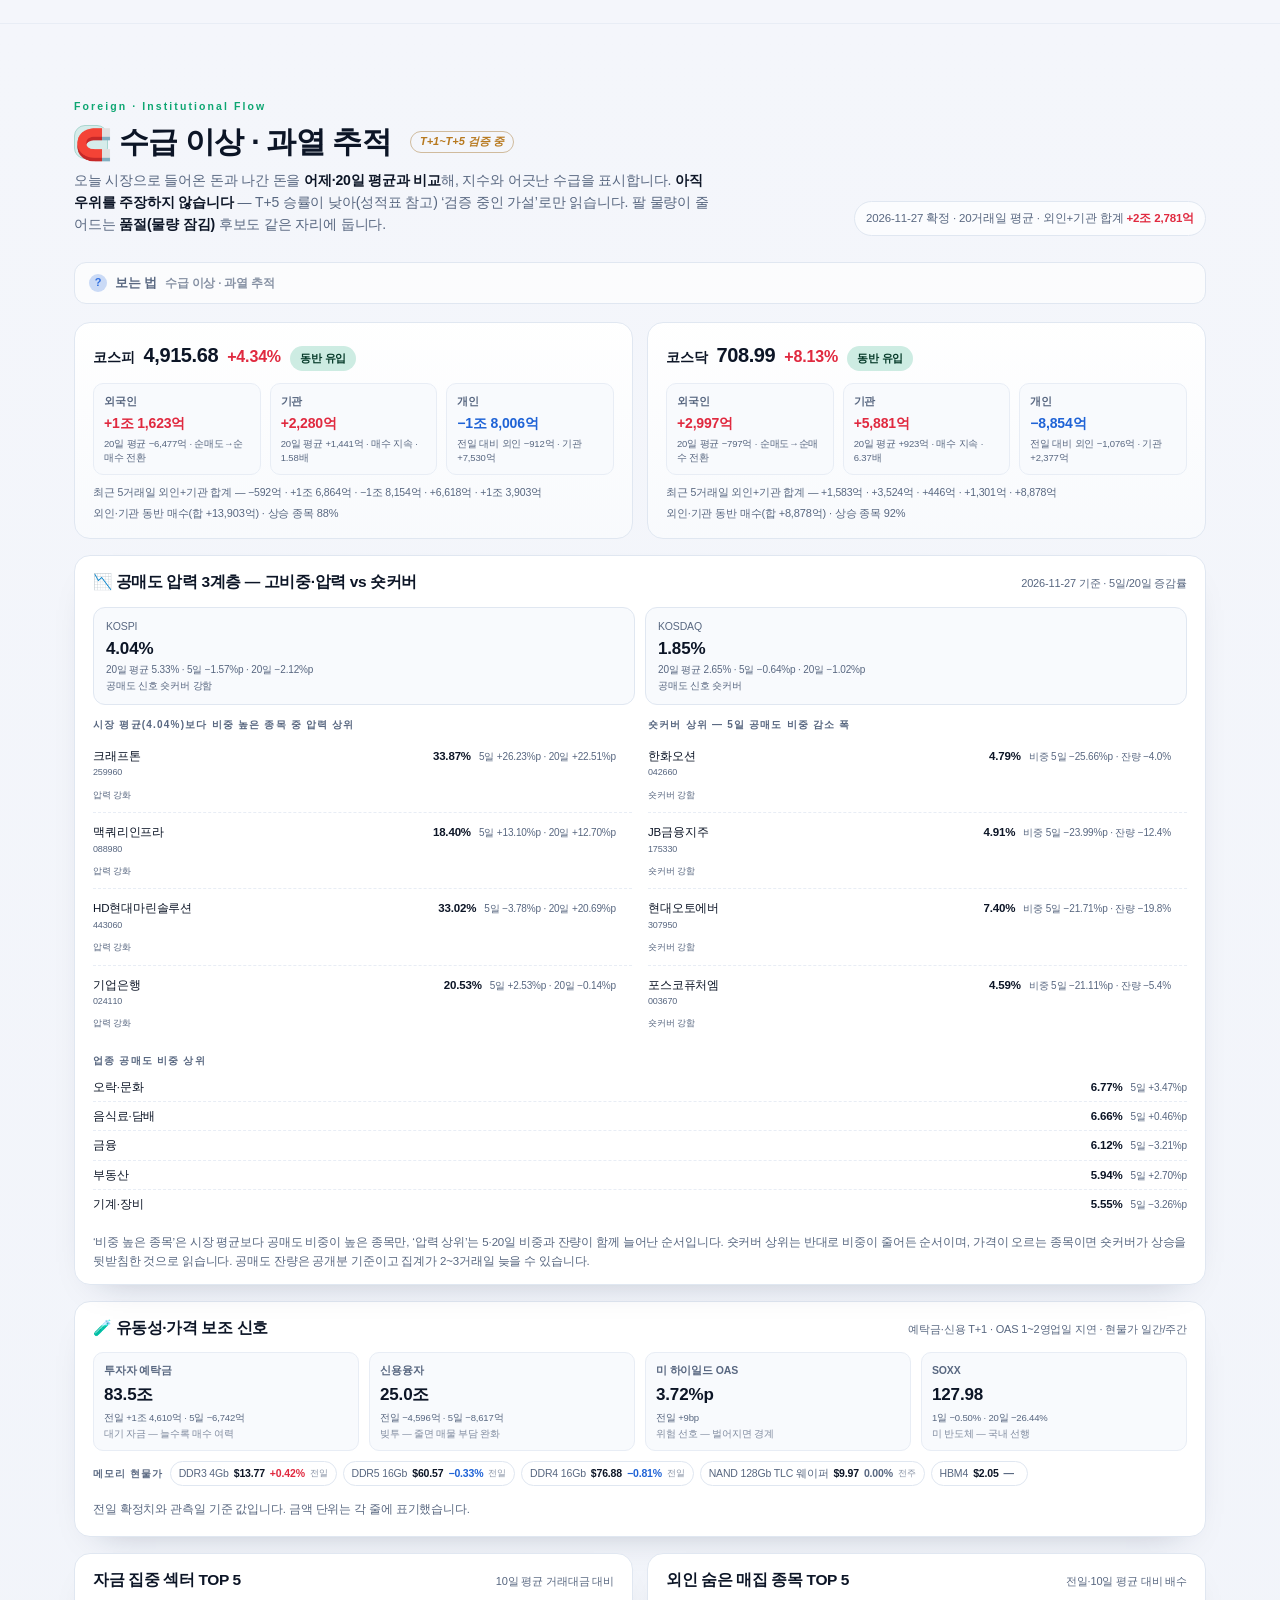
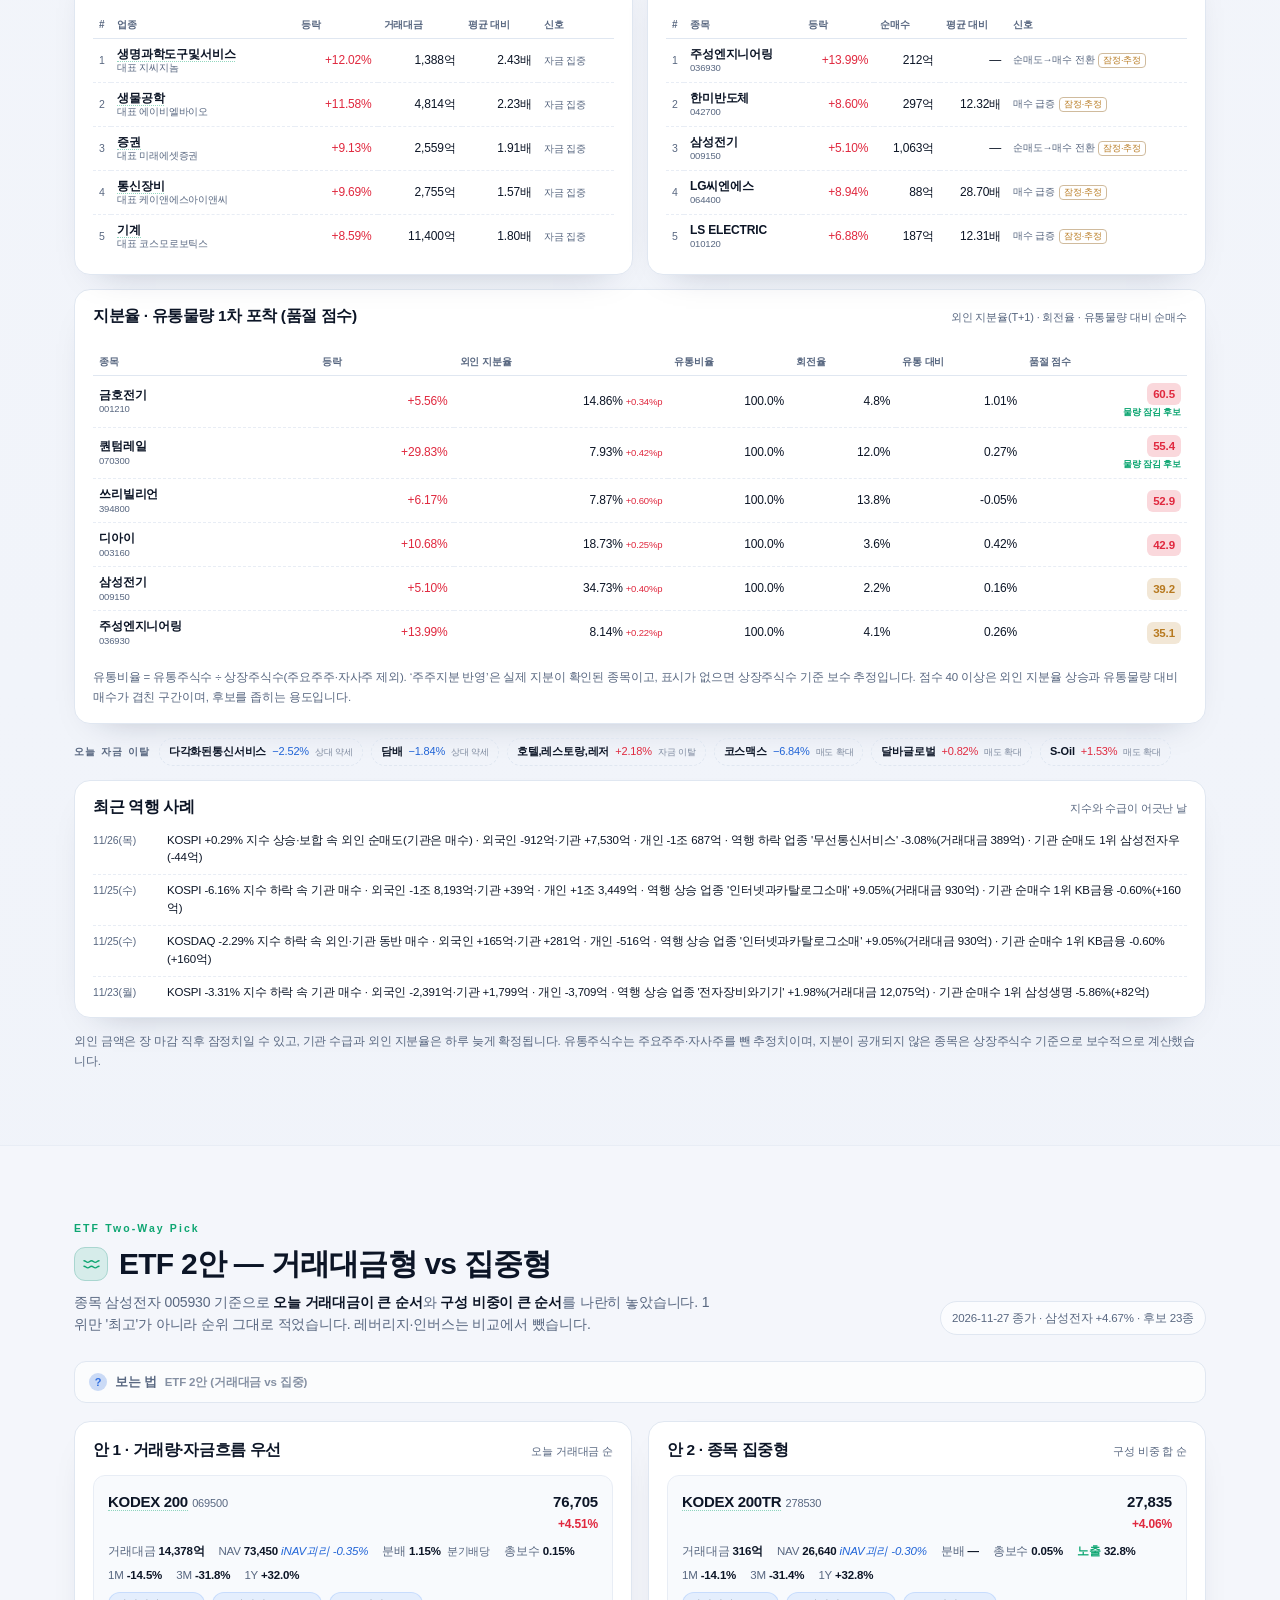
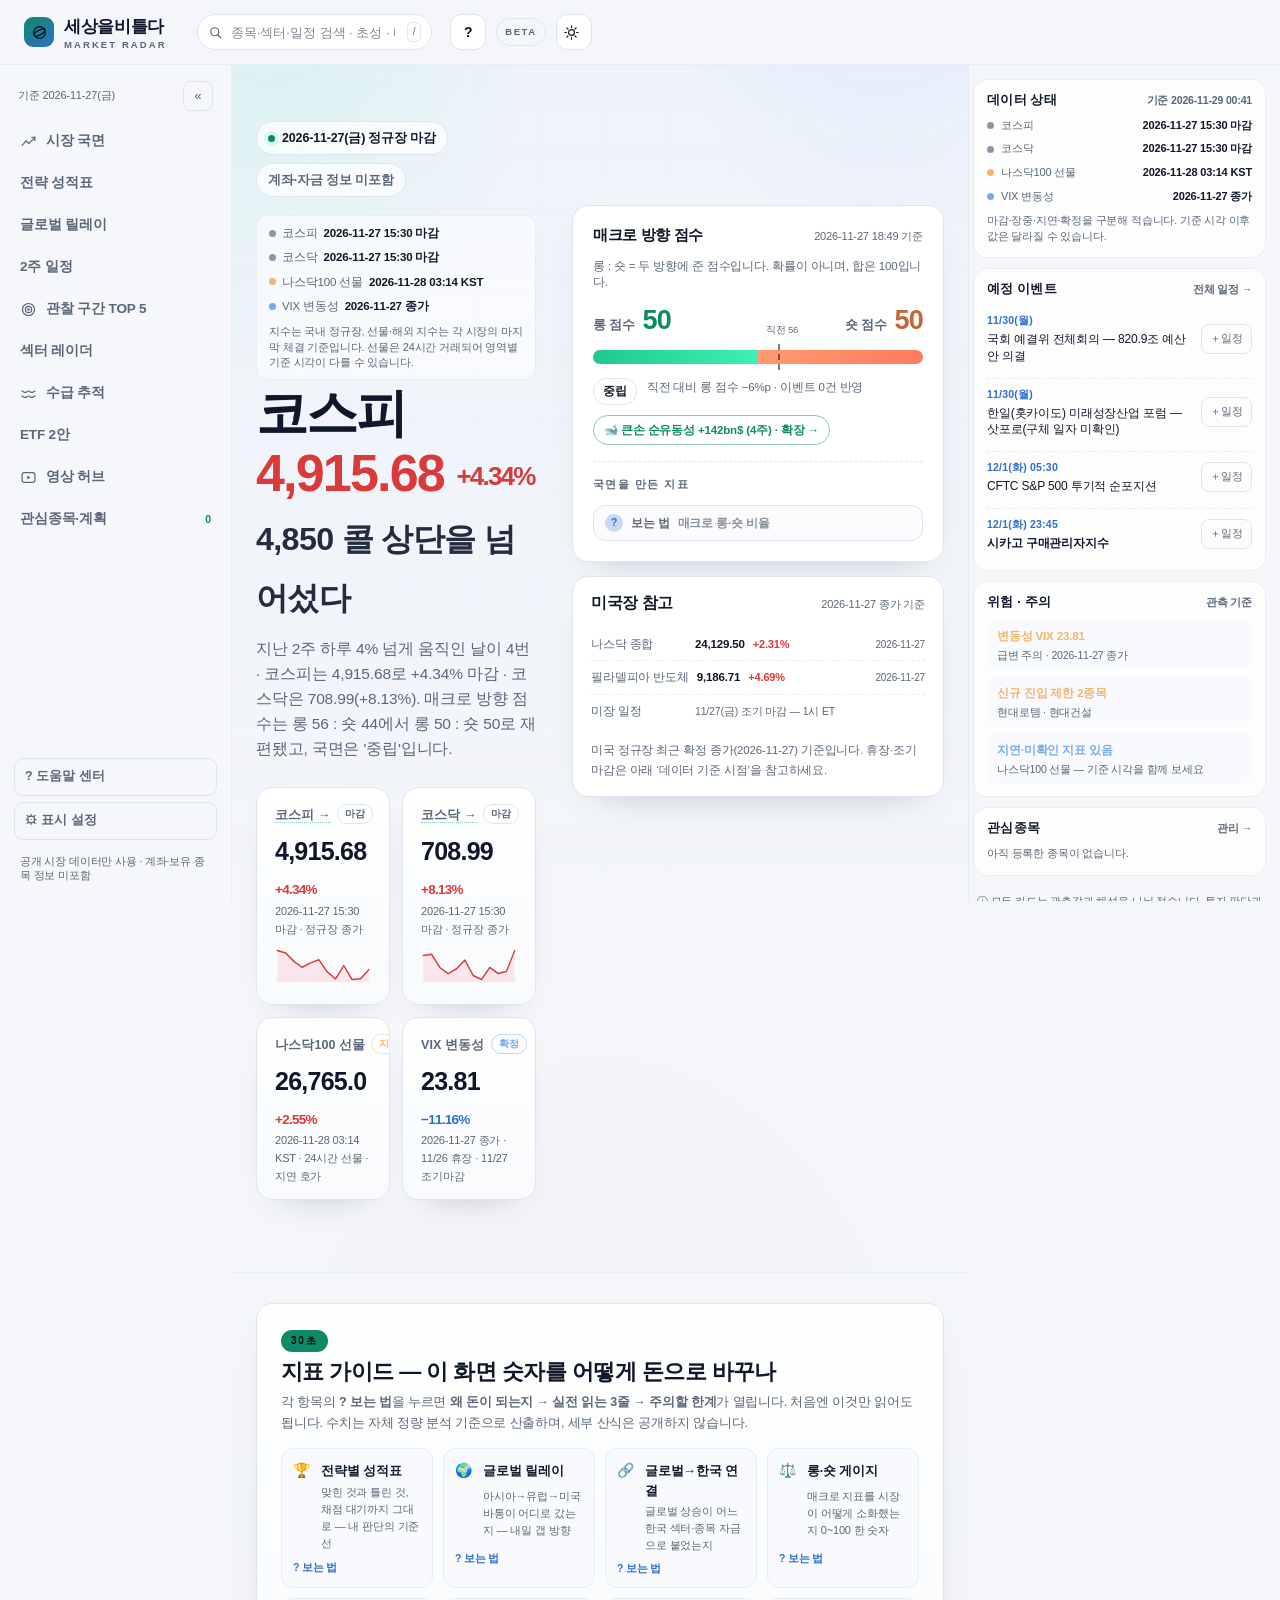
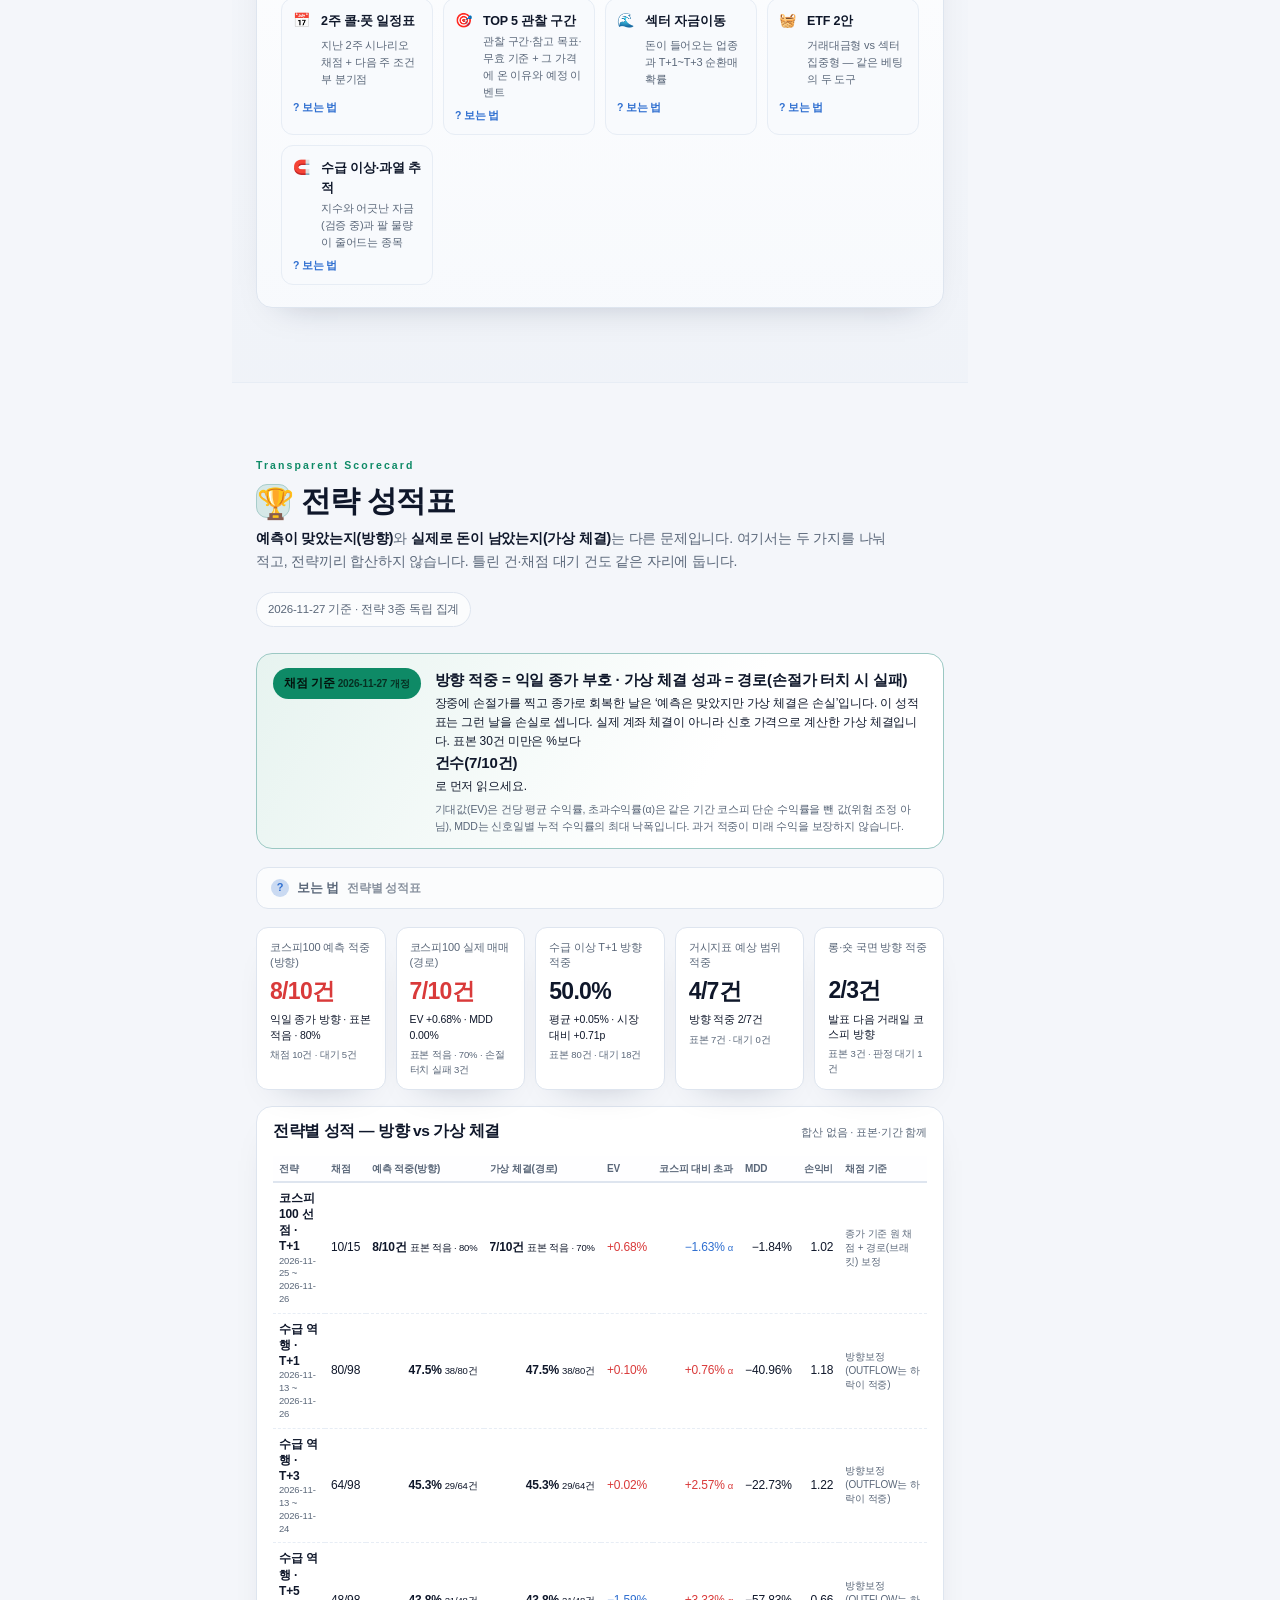
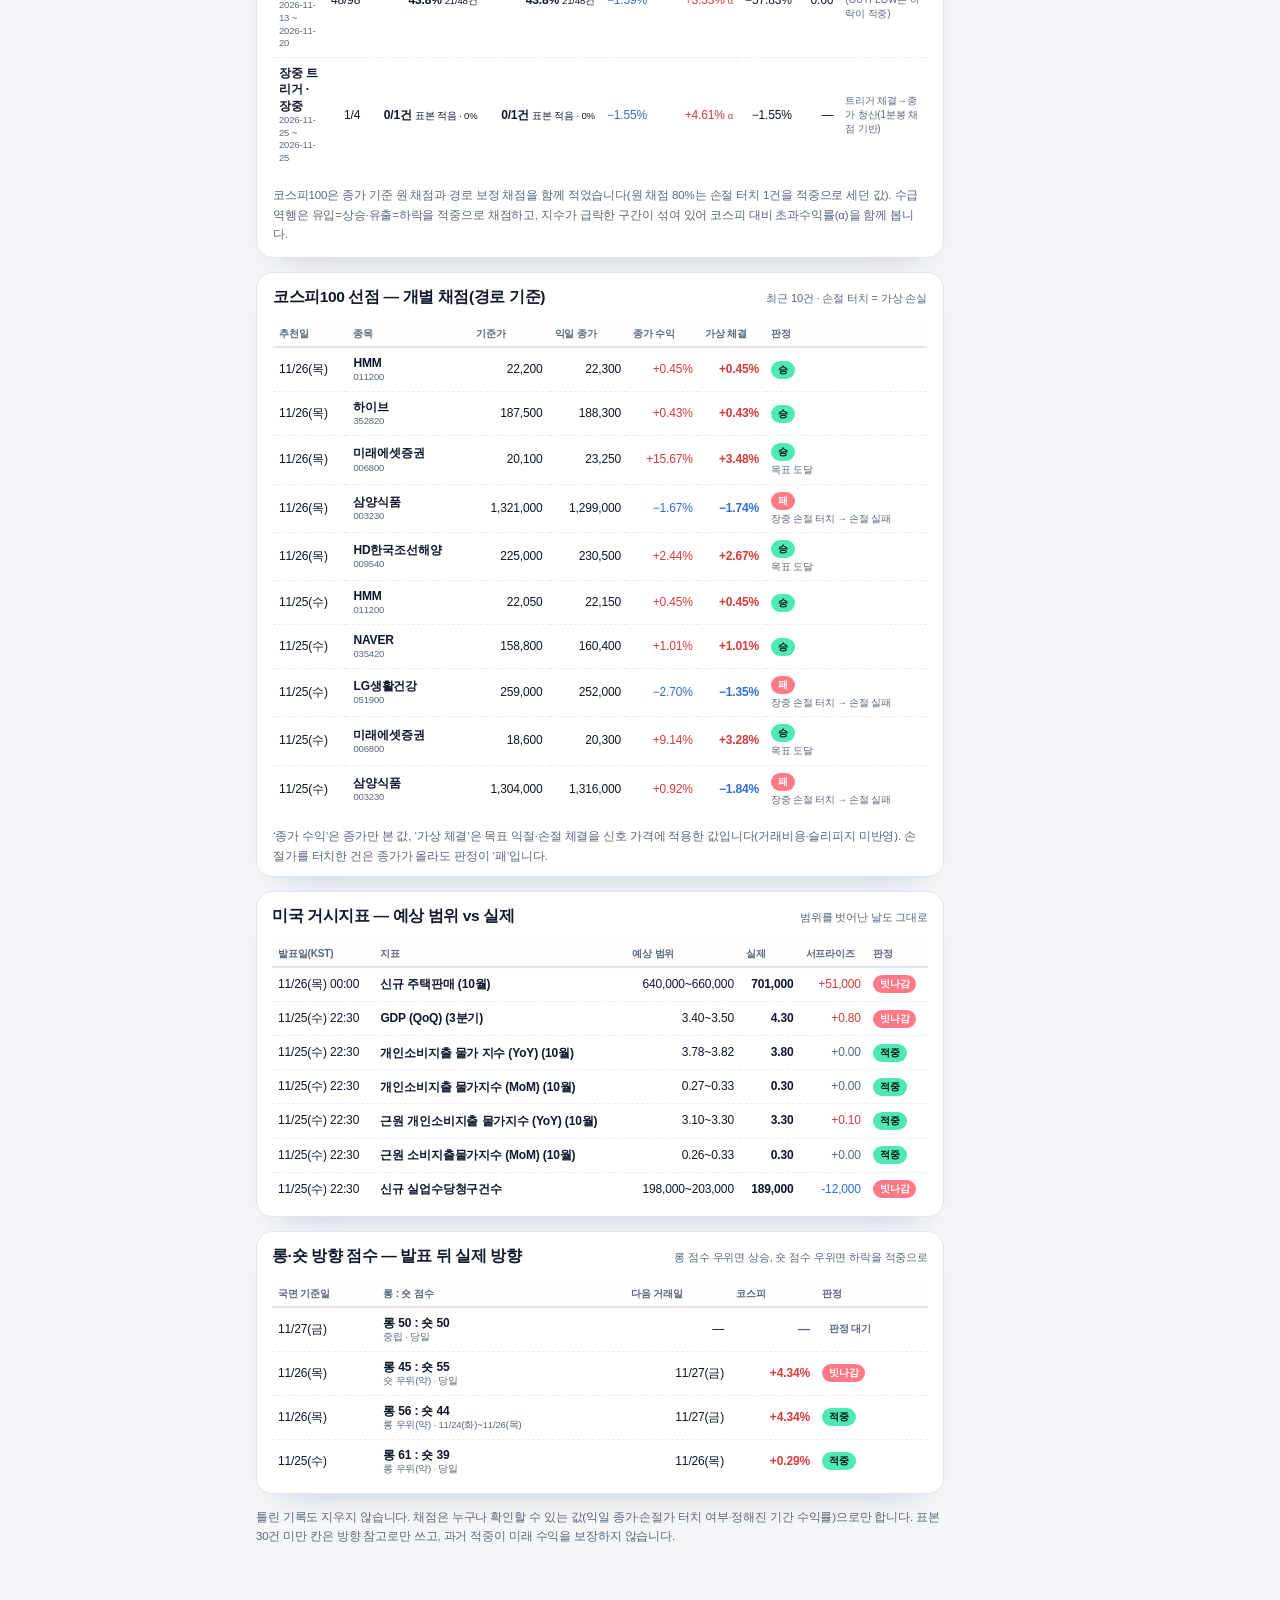
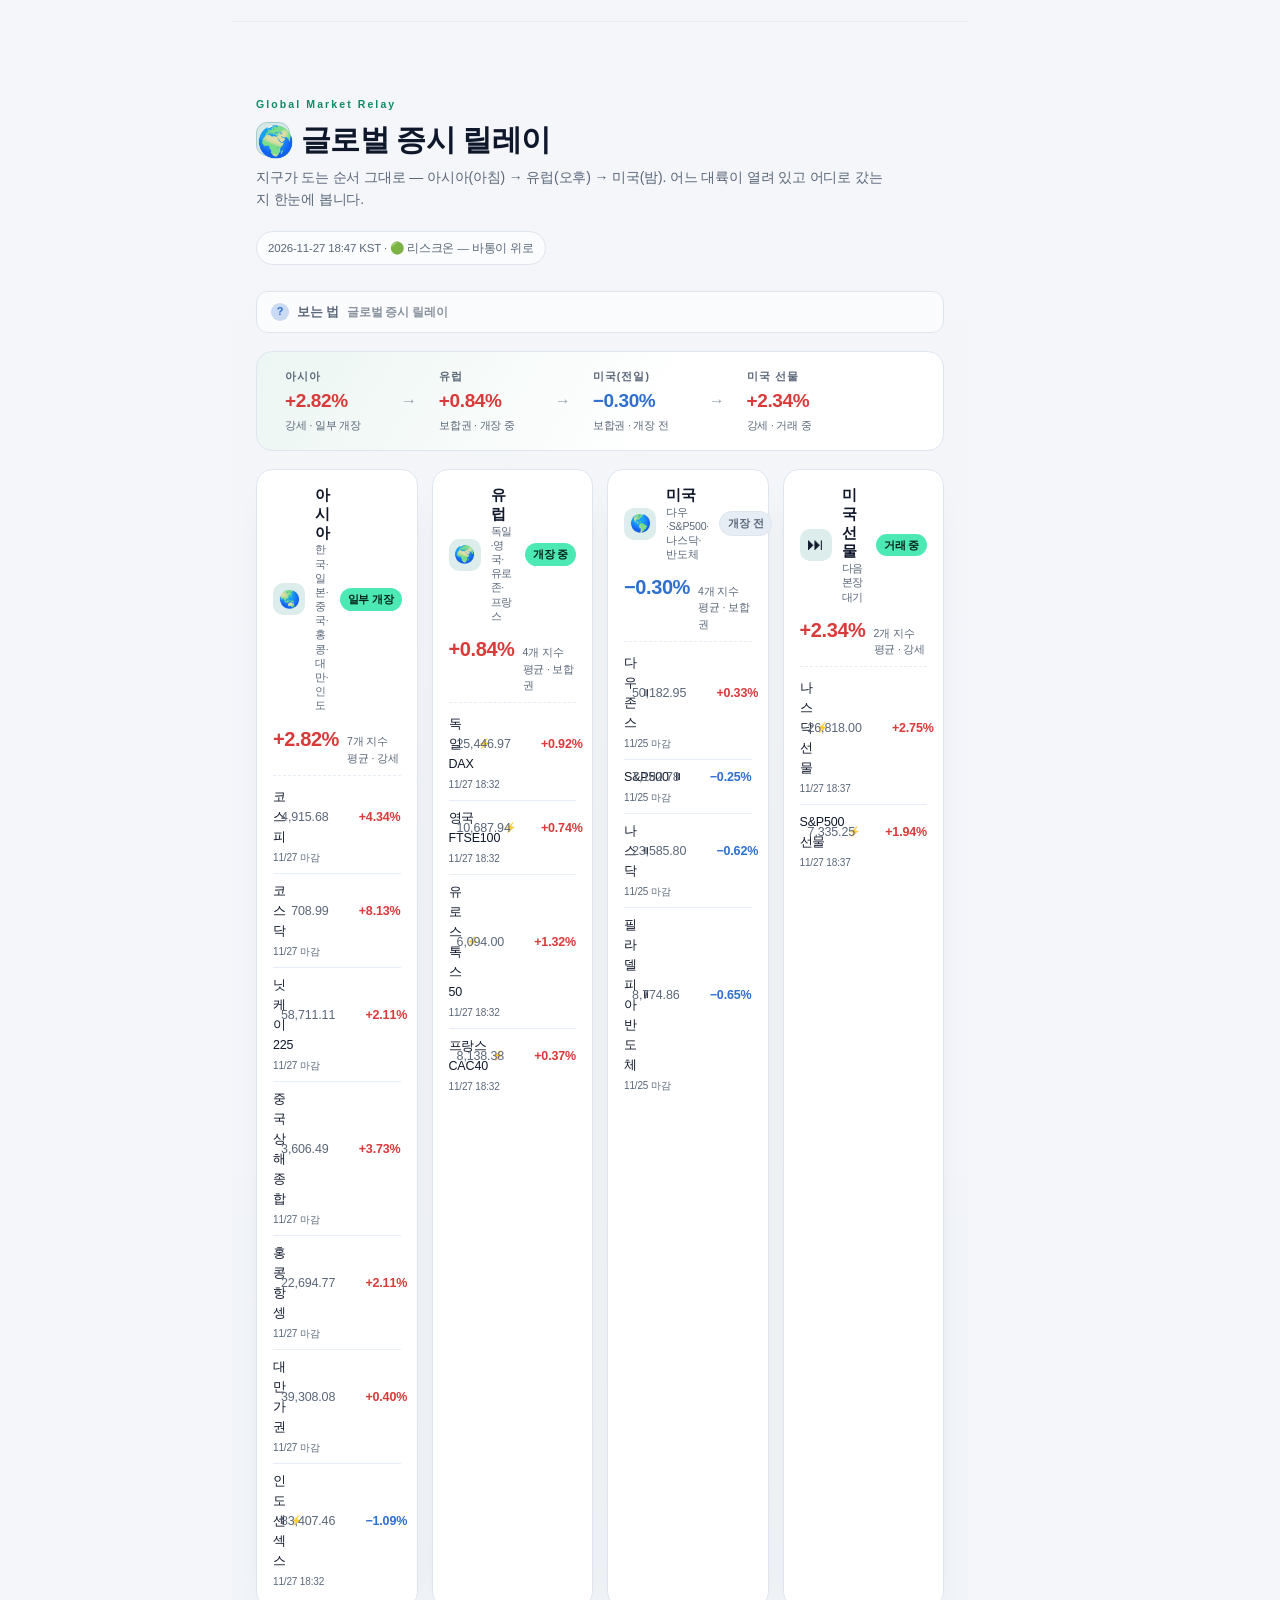
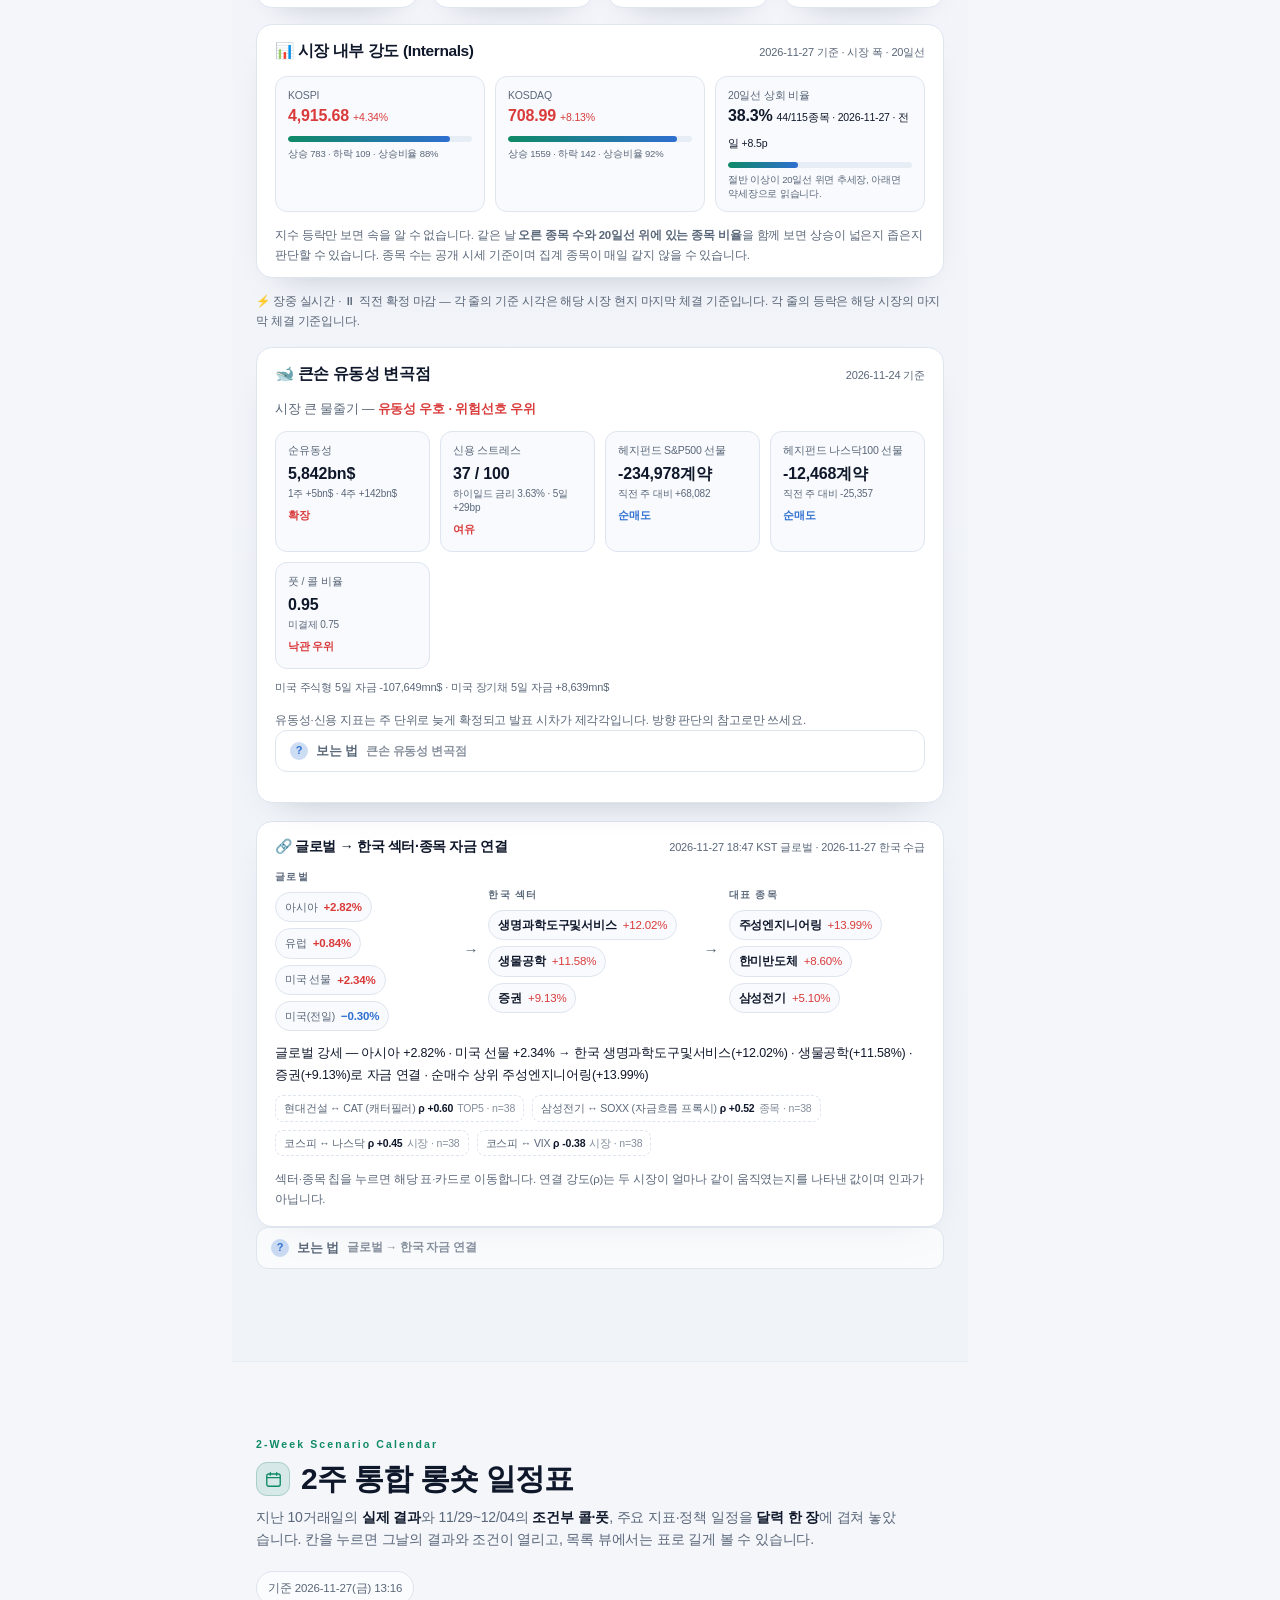
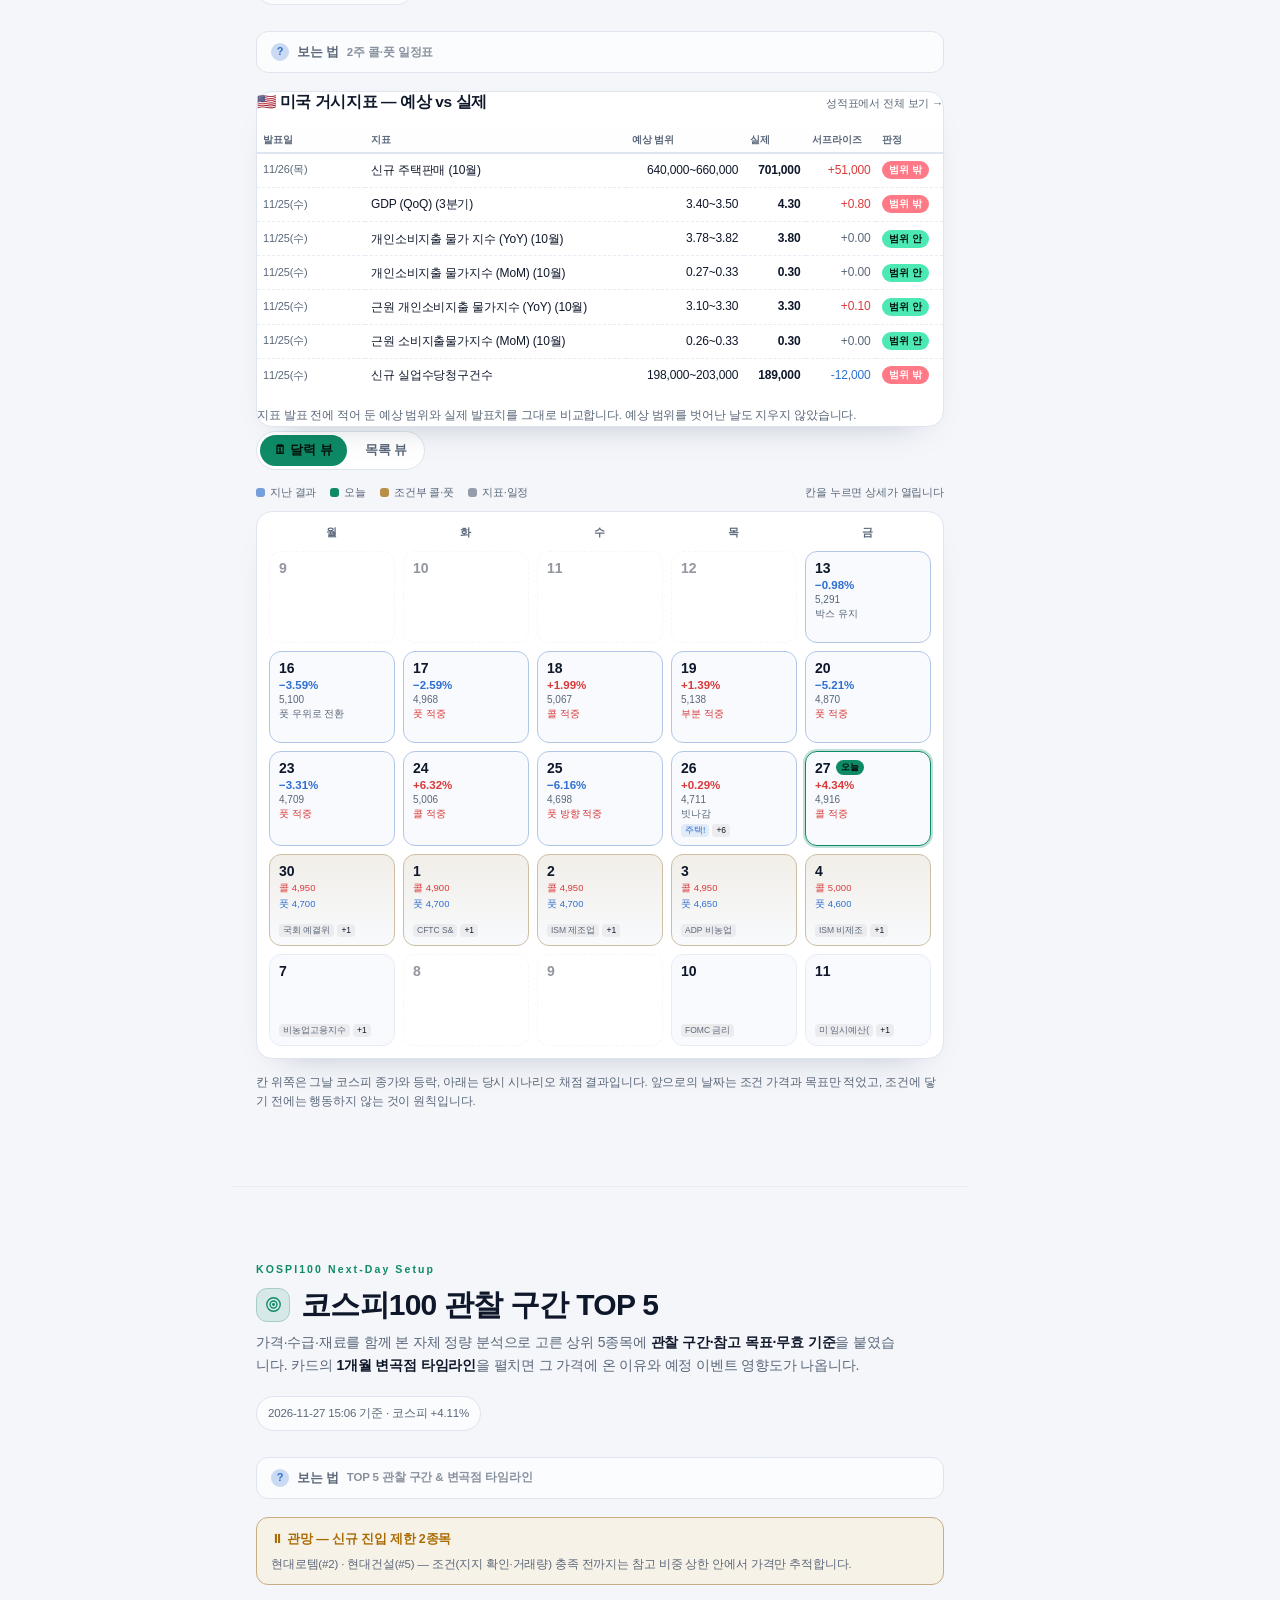
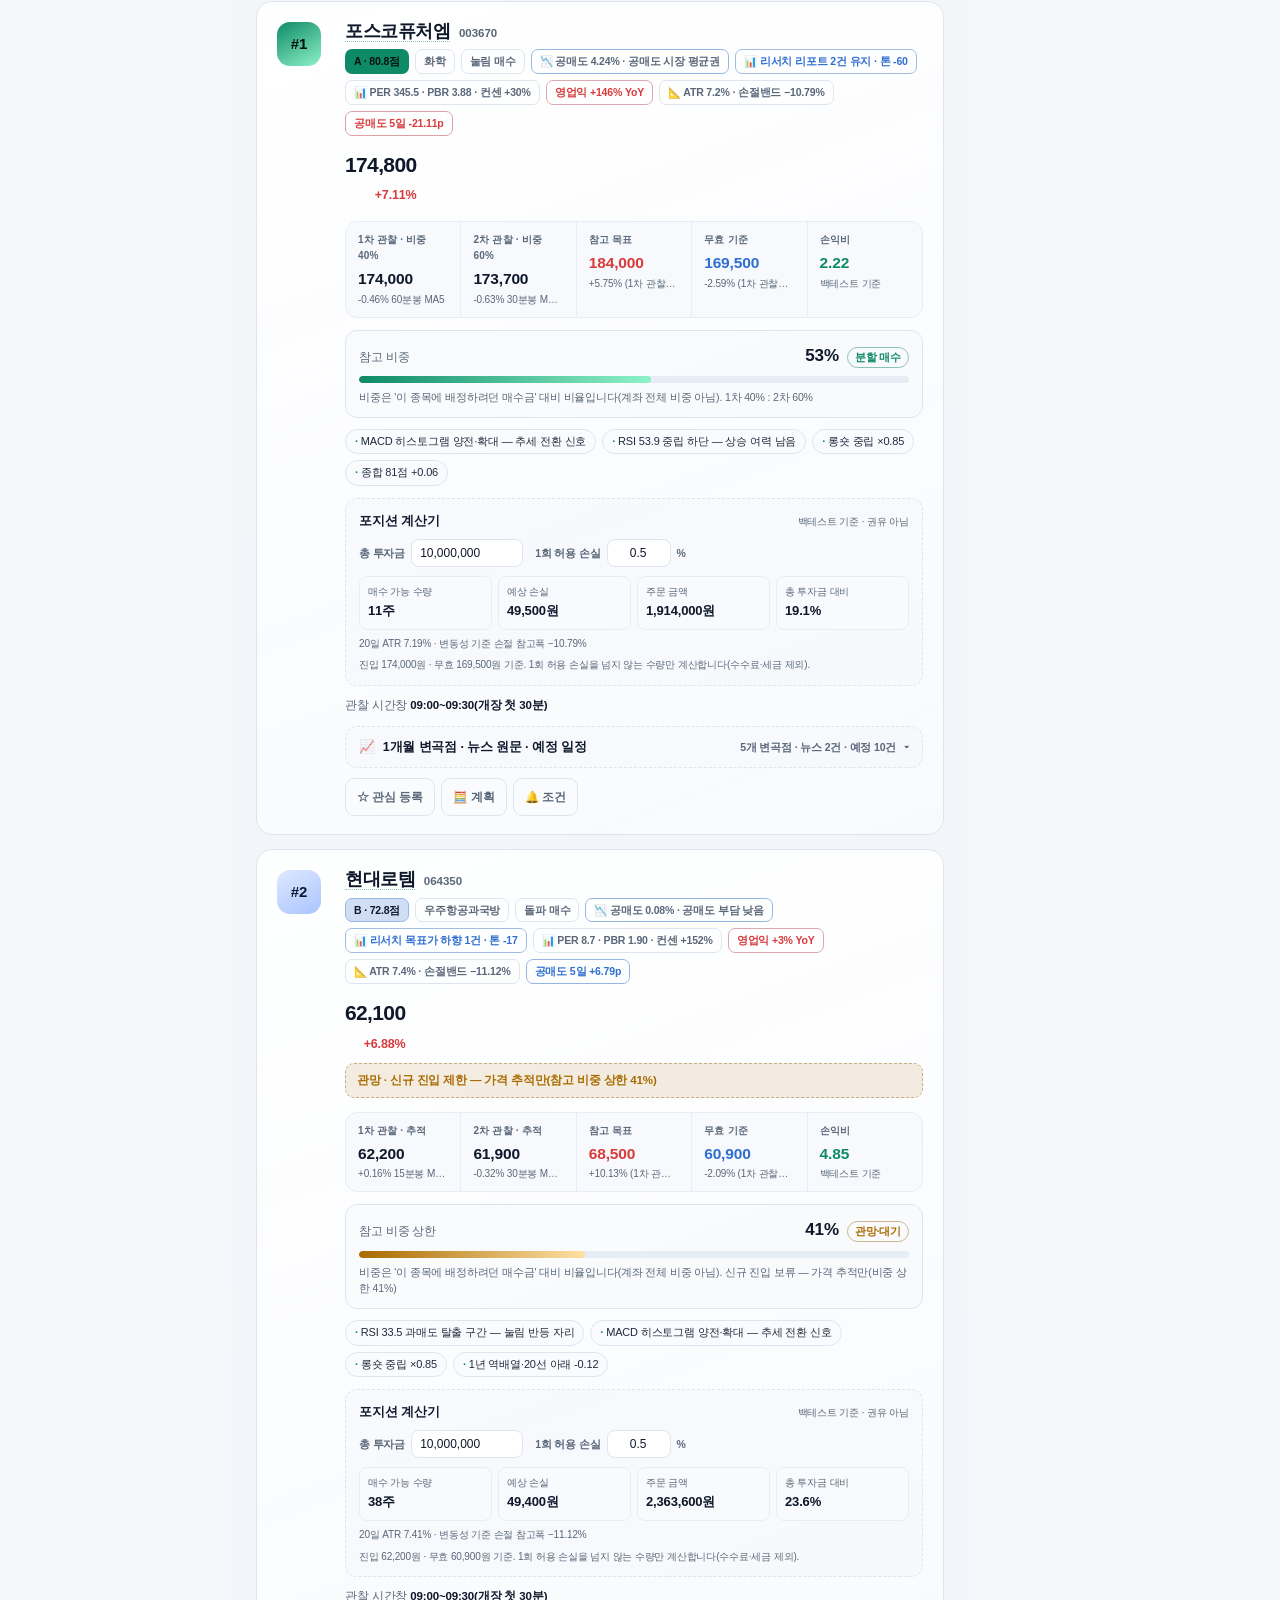
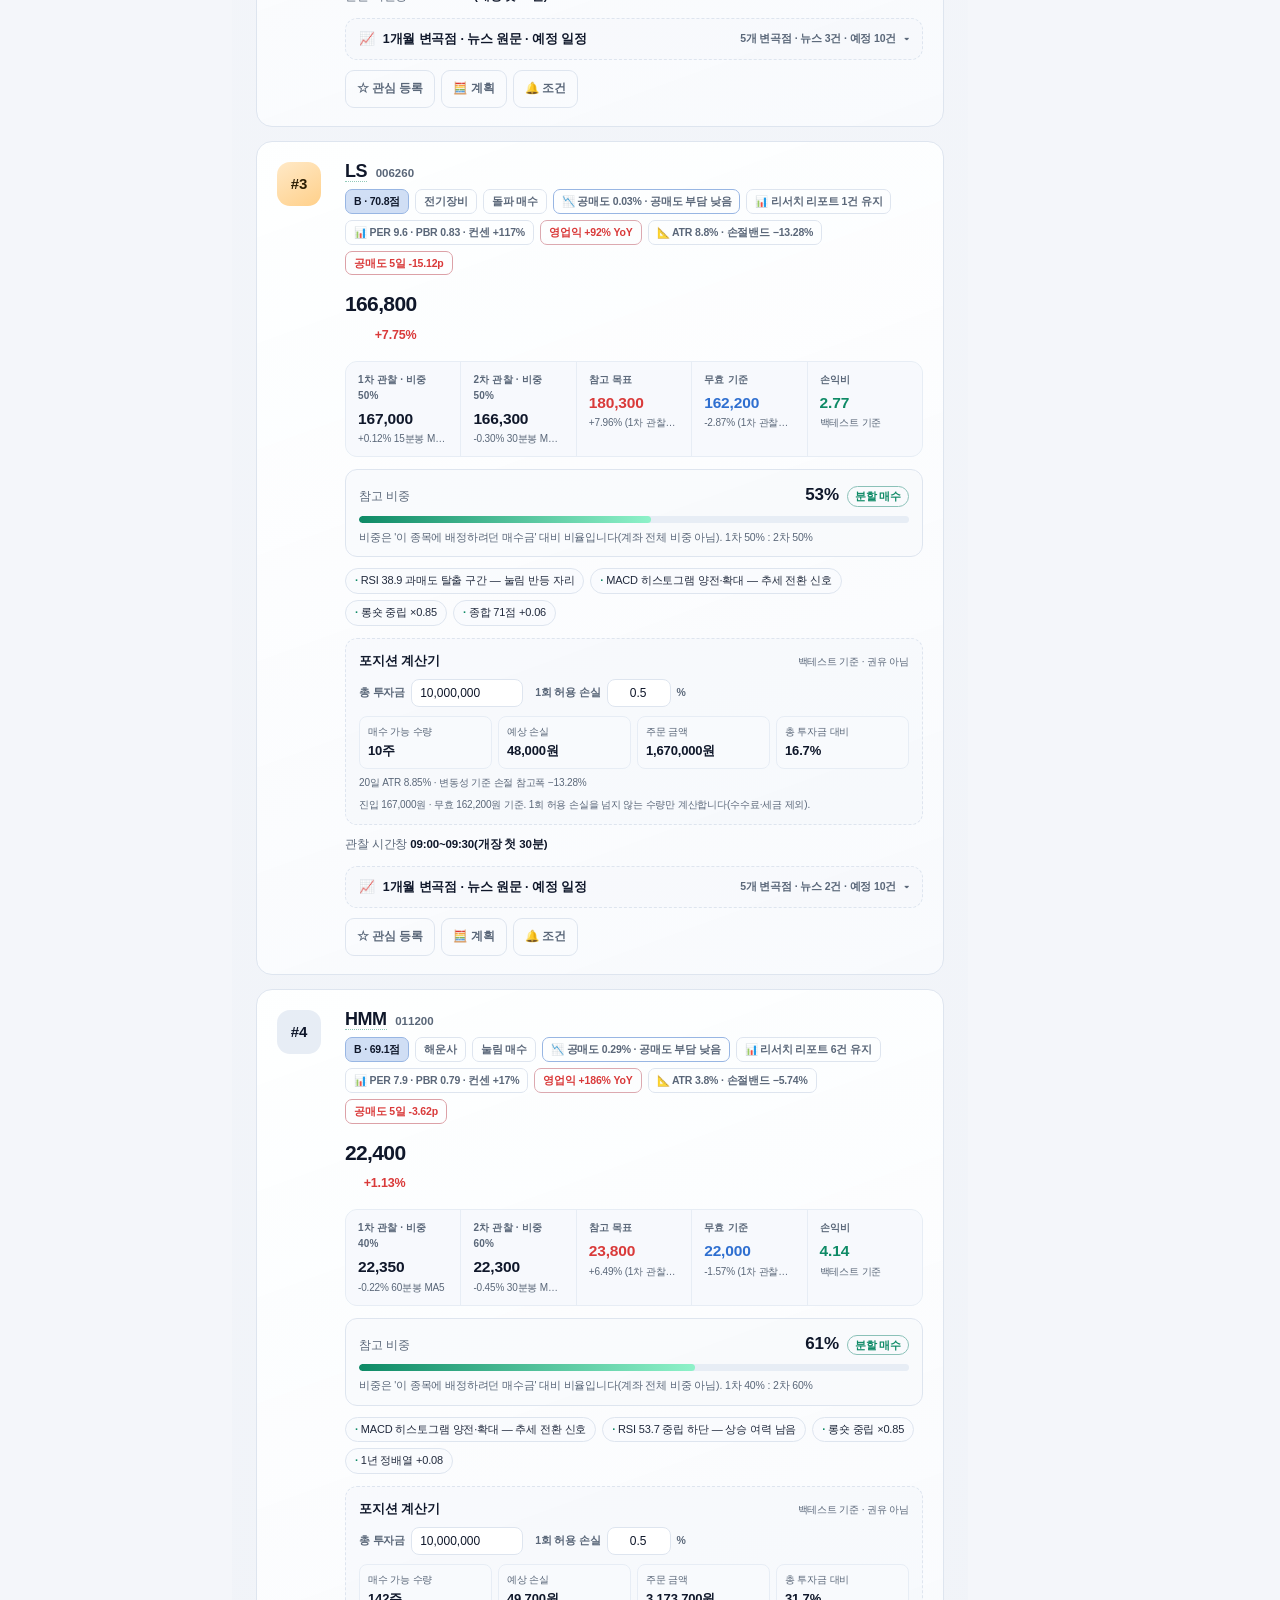
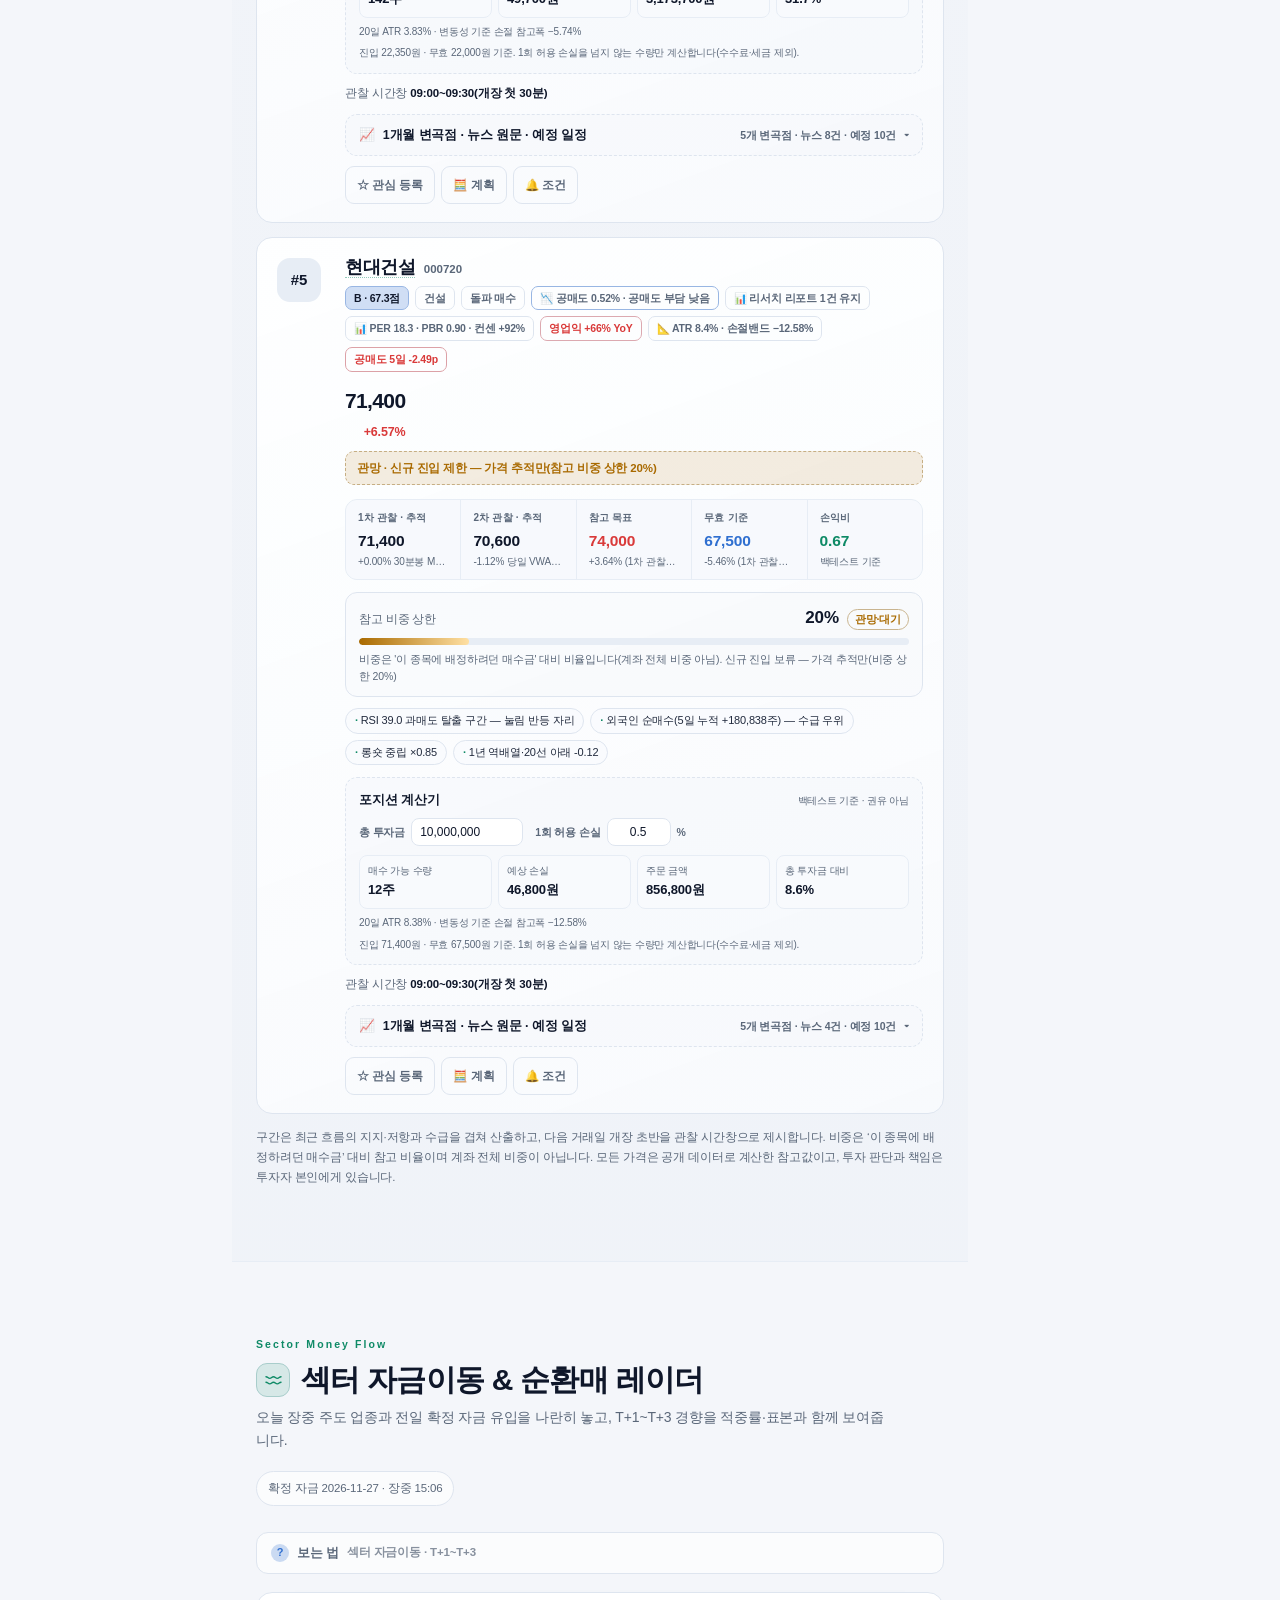
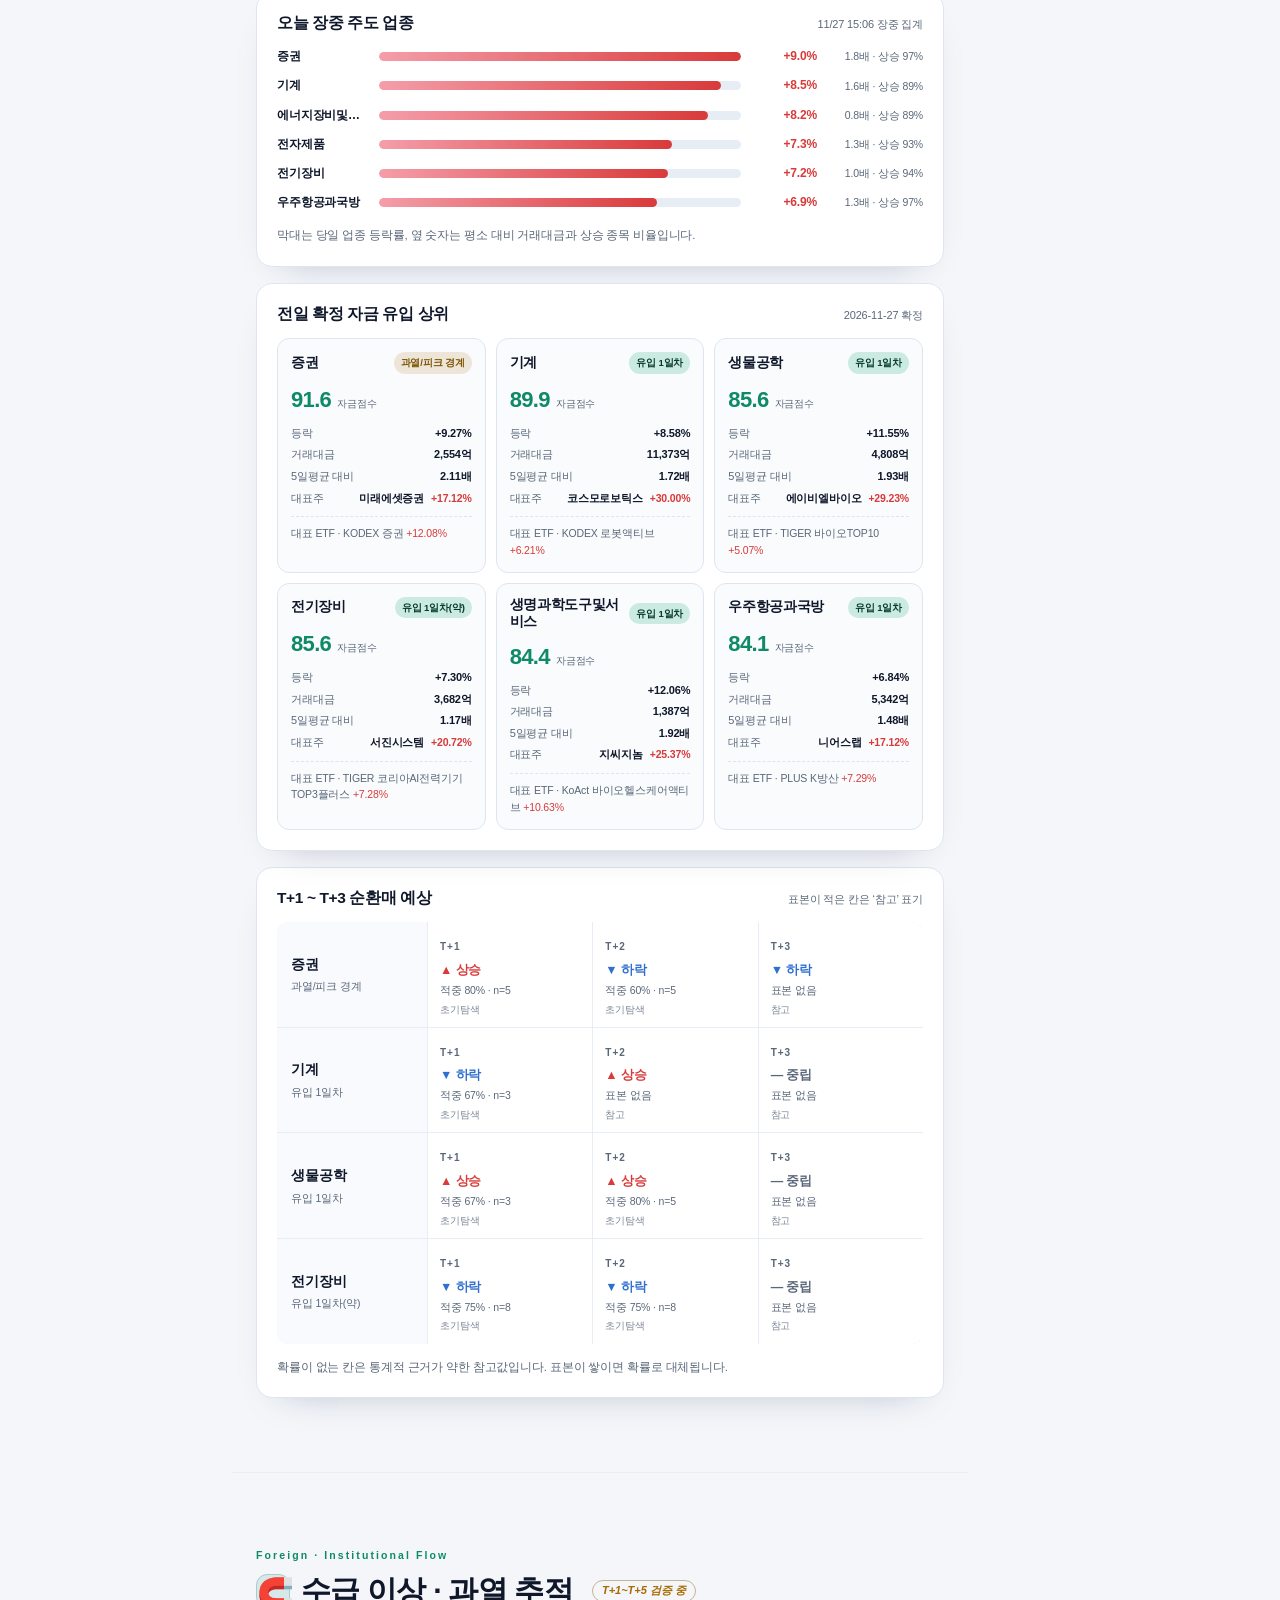
